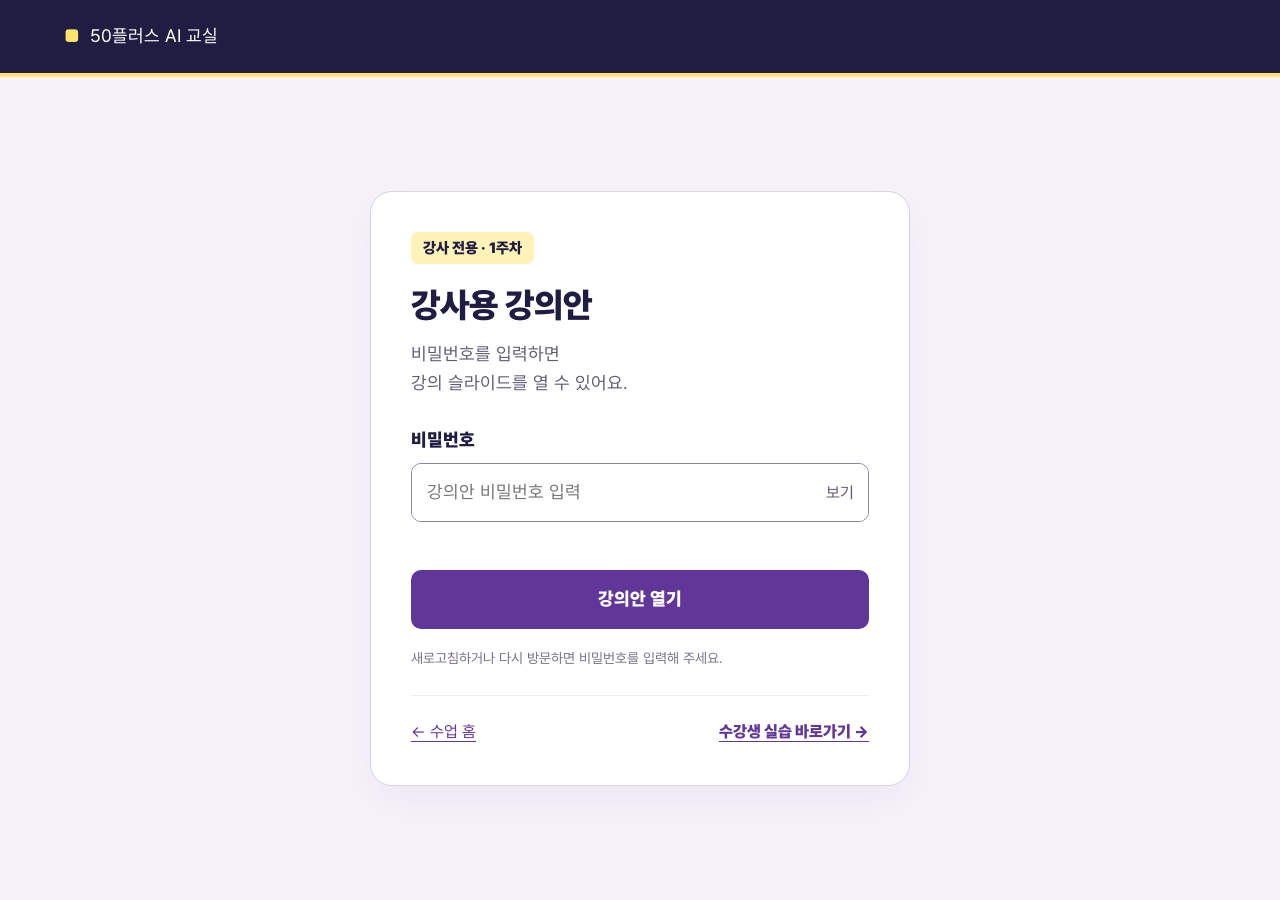
==== 50plus_AI_Week1.html @ 5bd8c3b0 "Support presenter and mouse slide navigation" ====
<!doctype html>
<html lang="ko">
<head>
<meta charset="UTF-8">
<meta name="viewport" content="width=device-width,initial-scale=1">
<meta name="robots" content="noindex,nofollow">
<meta name="description" content="50플러스 AI 교실 · 강사용 강의안 입장">
<title>강사용 강의안 · 비밀번호 확인</title>
<style>
@font-face{font-family:Pretendard;src:url('./assets/Pretendard-Regular.otf') format('opentype');font-weight:400;font-display:swap}
@font-face{font-family:Pretendard;src:url('./assets/Pretendard-Black.otf') format('opentype');font-weight:900;font-display:swap}
*{box-sizing:border-box}body{margin:0;min-height:100dvh;background:#f5f2fa;color:#201d42;font-family:Pretendard,sans-serif;font-size:18px;line-height:1.6}
header{background:#201d42;color:white;padding:22px 5%;border-bottom:4px solid #ffe56b}header span{color:#ffe56b;margin-right:10px}
main{min-height:calc(100dvh - 77px);display:grid;place-items:center;padding:40px 20px}.card{width:100%;max-width:540px;background:white;border:1px solid #d9d3e2;border-radius:22px;padding:40px;box-shadow:0 14px 40px #201d420b}
.tag{display:inline-block;padding:4px 12px;border-radius:7px;background:#fff3ba;font-weight:900;font-size:15px}h1{font-size:34px;line-height:1.25;margin:20px 0 14px;font-weight:900}p{margin:0 0 28px;color:#615b72}label{font-weight:900;display:block;margin-bottom:9px}
.input-row{display:flex;border:1px solid #8e849f;border-radius:10px;overflow:hidden;background:white}.input-row:focus-within{outline:3px solid #b49ada;outline-offset:3px}input{font:inherit;min-width:0;width:100%;border:0;padding:14px 15px;outline:0;color:#201d42}button{font:inherit;cursor:pointer;border:0}.toggle{background:white;color:#655777;white-space:nowrap;padding:10px 14px;font-size:16px}.submit{display:block;width:100%;background:#603698;color:white;font-weight:900;padding:15px;border-radius:10px;margin-top:8px}.submit:disabled{opacity:.55;cursor:wait}button:focus-visible,a:focus-visible{outline:3px solid #c98a0a;outline-offset:3px}
.status{font-size:16px;min-height:30px;margin:9px 0;color:#a22b39}.status[data-state=busy]{color:#615b72}.hint{font-size:14px;margin:18px 0 0;color:#777082}.links{display:flex;flex-wrap:wrap;justify-content:space-between;gap:14px;border-top:1px solid #eee9f3;margin-top:26px;padding-top:23px}a{color:#603698;font-size:16px;text-underline-offset:4px}.student{font-weight:900}noscript p{color:#a22b39;margin:16px 0}
@media(max-width:540px){main{padding:25px 16px}.card{padding:28px 22px}h1{font-size:29px}.links{flex-direction:column}}
</style>
</head>
<body>
<header><span aria-hidden="true">■</span>50플러스 AI 교실</header>
<main><section class="card" aria-labelledby="gate-title">
<span class="tag">강사 전용 · 1주차</span>
<h1 id="gate-title">강사용 강의안</h1>
<p>비밀번호를 입력하면<br>강의 슬라이드를 열 수 있어요.</p>
<form id="gate-form">
<label for="lecture-password">비밀번호</label>
<div class="input-row"><input id="lecture-password" type="password" required autocomplete="current-password" autocapitalize="none" spellcheck="false" aria-describedby="gate-status" placeholder="강의안 비밀번호 입력"><button class="toggle" id="toggle-password" type="button" aria-label="비밀번호 보기" aria-pressed="false">보기</button></div>
<div id="gate-status" class="status" data-state="busy" role="status" aria-live="polite">입장 화면을 준비하고 있어요…</div>
<button class="submit" id="unlock-button" type="submit" disabled>강의안 열기</button>
</form>
<noscript><p>강의안을 열려면 브라우저의 JavaScript를 켜 주세요.</p></noscript>
<p class="hint">새로고침하거나 다시 방문하면 비밀번호를 입력해 주세요.</p>
<div class="links"><a href="./index.html">← 수업 홈</a><a class="student" href="./practice-week1.html">수강생 실습 바로가기 →</a></div>
</section></main>
<script id="encrypted-lecture" type="application/json">{"version":1,"iterations":600000,"salt":"uugD6jJeXVocyeS8zp+Y/Q==","iv":"LNnXHQIok217eSiU","data":"RWVTLG7N+AtOT3wXwMQbt6cjkWI+hgN1iktM1kd2l4rDhOzYJd+LEJVNOVhS1MCupAFeINYfDo9FEEdvgQPc01w4mjic4NklW0kVXt6A6Ecj7v7gkofyc1o0WMKjt/hDL021PGtnV34NX/QobHBe2cf9CLDiBOz58dE7k+ziCsY0ykUHhLbd3QhFYjGfJbC/D+FGyeTRQwfbR+83dLqeylMuJiCHTzB6pXH5Elfv8w8Fo7Chm7Ab67jnyCwlM2zgDbaMZGz7s1DgckfjXr3NHZHWr6QxUHJaLlzxfQH+E0a2qNaxaQu4gHn1XIGP8gMvy/JyEr0qZ6ZBeVt0P13DreoIc++UXQR9Ot/[base64]/gcLnKwnni/mPSMkph5E7SPLD7TnfBkHO+vTBAkpKtOEsOkimy4n+lleLLb1UsNe6R6KxGM9/D01Goe0njJi/sb9iS+T3q02IRK5I0sKYSDiL+NDQUgAn28zRn4pw1T65Y3ooV/aegrazmbOPtrHo4DyjBZMKK0BriL2l86E+X19+yPG41qHmlWPeBM28phqaMqAZfdgxTEMn7sDmAU8co4gaGHl75KRFafY41l0/Sn6KTR1pSWyRIb30doJCiJg8CBB/3HbZqUoEH4UAscS8YCj8/d9270aRT40bXQZKreKkZBkXB0GL7WGm1Ci2GDaDWZa+f+I4WER3yy6flv3ItD71g7mLZdtT2YKarnSt7dYBCTQ6HaQZV445XC96zTE61k8ZV7aSske5cXuZJry0GjXbbqKoi5l9YAEY1hc7gEbkaLjhJ1DAhsv9401U4Z9G1R9TES+s9EQQ3sMK7u6xcwtehs/FqysSbFqo14OohXrFzboMQozfCm+bSeZSv1Lo4kIdpCn9VdPBGnvYS9oM5S/ZAtJgCPaEqMAkVU7bwHWRlqIvUQbIbiXRpQoUCprDYmkS90pS49yB1ndWwoU4jqEfHKcJuxXeivpo4/7UZfVKia0Quvq9rCkuhZHZJTmAB+3Ax9w7AVsOdapnZrSGJOQFTt23YcMgx09xOV5noDSCfyOjdGZVairDC7BTshTCuwA5POEW7BpY162mfnYp2MPId10FuuqMz4qMoEcNztlQXUiK6wN/j0RK90Z0hEN13Zv1XwdyeOf8pay73pvoWTwKCg7QOP/[base64]/Wc8W/uQiW5IuKaaXYPnwDUB3WUaNg2/lCLuU2AUQ7sHIym9+XcIZMmWIqlwqwnozSIstEnbTtDIR2QSy5Xlu81oyanU397OAukG59/P3TXbdeQQZyUNyunuECKe7EyloHflwuSdurl/62v70SOw3mXiIW0qxS7tZJ9F4WNgfa6l2rvMBDfZE0sF4bpJEjG3ovYunPpjBZ3dWHiVMYwy4gjqFo9yZHHop3i5j8X5Z/UlHlN6ncB0Rm/SLyxSVqYS6pgrmhvU/Oi3Vu3OwOgLnm5y5gJq5T48TMZP2hEefoBYhKED9y9LIKu/IoiwrzCsww8flJqVBGyilxR6C6nR+pnc4yozJNicVeJW9FXugHxki4yEfarosLbnYqDSfQ4iwyZOBNVc2G9c80GfN4lm8S7e/Own7KKFY9POHAQOKDb+u0CdtkwzlrW53mZz8kObEe5A9VfALCpWirEYVZkDOOiDYGC6caEBh+NnEW+elGYIdKiW8Qh9cNy9RrvqypfCE95PO66EfhoVWJxtAtkVnlb28vmPbTOwBP+a/53TWXGLnkoOACnpMy7UKJ1f56Thl8IvxCBkJdipK2oCietAr1S5xHiSfzWTaUeZ+b9Xordz4pPIpVS9pwNLZlrbD+lOVhS52mP/8sEk2BSbd24hGD++q2EL0jiF4JSBLWHiA1W2S4nkpQFnoif1rJlsBslnBSvStkqUnIcge7Ual1Ih8TqEeaetgLQ9+lz+vkgMz1kfDM9gFbbu1a01oq8DnLYNGCzM41FX1Dmq3A82ZPnB5HyT8vEBmtNorTuUh7eHQWZQ2Ajp+zGN7W7zMuNjv/06+xajL3xmF2Zs6Gdr8XFUyoCEvQNIo4OO61yDZNYVUfH9EYtPAPlPzIJHjiKg3jyF2KVNZDiH1BKMq38pXncf6Sdd4Q02q1ZwivcSCs5MtSMIUmqis3geZcwHi+kY4zjPBVBQMjTxn9Cr14i0UXpWGx3CogGX07U1PRvxCaM/7m/vRacS9eFKqCVXmAojAx3J4vropmNn2Ez+Je9/ipwKh7rhYg2bedNx4LnYympcInrkArBeXwzO56t0mxTQlI39b4UTgPrxgWcPOXsd3ElgJmL8AMB4LVZ946r13mdWvMAPHG6djHi4M/jjDWgaVHEPtky8wpqDnS3XMH41TFpEU5xIO0mZl/a/5Ioi1Itm0zQq6lQrgce//N9LrLYxZngiMPCtcnwnGNRJ+ijqEsU3wFrz0DVSa/69/I012iKgSDCrX+RKGrGxmIaB4xO8RXNhBKx1AQdZjbgwvj209qDvXntHJTtWqnrlJWM8FfFC/ARbqLlVcyhPkTooc1ibCGpyOZbYYeKwduWqMEtQdImL1bGx5t6OOa46NRFat7qZkWO+ukXj/io+F4kZwX9fCfhivhgoqNMNCHCf+V2/R6ERO15FX7d9lN1BGnWtSQsBS9nIYsr1HKuPLHhfKe2KkM9NzQL7sw5GJ5YgZTT4aUrCBEPxw1+JXJ/zLcsk8KULniFu8C/4nZOxx5Qaynh9k+aioi9/Ot293/DC5S7wndfJr4s11gIPSMNV5/apDhZDfo4jhEeH/n38Fe4RNKun5wwB/H9/tB0hj/oE7Mq1q3CALKizDo2phqbxlTh8itBjKZoS/JY9ItDbiVccTrC0EtW/g4iyeEscsGC0Hwc6fD7+IE8mcKq62EZaqojkONpn87ifJeVX0j2J1oR63eFM1+V/8KgPjKa3OmqL5D15gOGyXdEo7QCNVoOm9Xuj02w/Bs2EmXvmY5a9ziechVee8H3hbTGTqZl50AT+NOdWrjhXI5RMaJQJlnJWmdg/unbSyK0yhOWFWt8XoDGN6NcbXk4cEqgwxP75+4p7HS4PYtV9mw4I6BFUODHnLjxyHNsyTczxYOfx4SIBEOcuHZVICIlkiFOfpDrXwwXlqmB6Cldr9cEI6A83cqz/a4skwJ7JHDqoUDNMpTDvIoKyBcNKk1gCYI1sO1hOzqycBcuXOWlBXjUiMHdzTAUOGe2FLlh2NFcFtbfF8/1KmqFj3LmZ3i5Zj71W6hcgF2yKU67fJigSrzD8I2vL7SGvtsclDeO0/hiFpxWfgPzR4uTWL8vfbfdmM9pUPvCTA/0u+eO5bpxCHJIoU0ki+RMKbYIYsLf8oQ6hzHAr1BdKSl6mEIQnFkqMTYO7KTeG1KjCHV48XmtfwjOD5C8nM/zNLjRxRjvyeOdbd36ZBEzzdICHY6p8IAeQkO2sb2+GfYfjwvliYoI/uKLEoh/r4w5soeIuJFw/PCpXvUT69QRJ5kUNi4vy5mT63UQKPF03uGxAJPVmvaaj8xb1p7IO4BmbbmBI9NpOUKp2ggaYS2Adj+C9sYC7SYJTRwHZzoLUVr8I1SOvNivZToH6wK4ddQNpuIKAxQbiA/LCzojdHZ7AHBR3jMJkEg2SztRk1Asib8tsysk2BvpGoKvwAmmZDDg2T5Oor2xeP2epKrLj4Gk6AVc64s+fejz9g4hN8RNWJBF1Tu62+maD0fOlMu176tCbfjGrVukUFl0Z+4NJs+lfpKlt3AvYxeKC/q63Hd1x1yII4guW0liZysv3Gg8Y151k+hvEqyLuXGaamdeoExR8E4ZSRKIzVxKPcytF7oycUXa/JR0wpdY6Jtr205PDFzx3m8nSSMsipBP1+qE+Zb+OOGxjibKaS4kLVmw01wWhwe8LYuSZwzPV1T2jE3P9JeAdJlE9ltYzu0Azvt9rl4njab/iDHeHnGoMsva+o0nU205kzQVpkPXDiidBKE/11zACKCAoH38Ccsu+NagcNsSB7w0L9hEC2eV9sPbMU6bkKxTUyrsPXqLjbPMAMjcMXI7MpyvHYW0HnXRtNvhdpUtQtp6ZffNUgaJmoUeysSi3bOXSrcvQH7JVCQdq2zm8P/Kod7V0MwLlT27wwhoTHvHFko9Ejp9qakPFdUCccDJ6WU2ITCqXergLjMqZdLY5MjE1TS9H8wBVMh7BDufU12X8Z++eRgpTv5eJ3s9qApa0K3Ths1mb0GcB0goS/Xl2s526qsYQaDQJipVndYntGa7k/czXTiCqdiBvYnEz3vJIx5TyLpFSB8avg3SCufDci6x7G87EP7RdmDPLs5rThHxf3SwI52fHsTaHaCM6bswi3P2I788+gTrbW2OVVqET7TOUnAQKnmLUFL8zXrZT6IkQ9OMNpbVw+X5/D2K+ePn9UPsfxMnw7XXICjbMWFbkw78hyiI3Kd2rtgbtW7pEKPuhXtGdnWF2EY4i4u/3pVQHuttINrvlyd0d8k2fyW5MEFnq76f/o+kfjemLZIPPF4+1xdEaY/iBrHSVfCShlihw1LBrnWaR5F3yEUgFP5uMvjpe4UoM+F1xA67ihYMFY3X3ey0w+Xva/xo0d/p3vTux1fzhSgsVdyWaDh61gk4oqZRUjuj0Vu8uWZB2ith1Xn8suSRPla2Biwqo+Cxs2YaPp/FR2kVY5bh+3bYCLhaktqybhQ/obDbDFv6glPIPVS5JZkbqLL0KdwqqSUrjcokRjiYn3o/uUHXyMba9369QKn67sK5WVGKmBn8gOrEFyVURXzw63/YGZaOJO2VIgQVwEhMR5Q7OQPbOskXNt5QMSeb/DnfO/I2k9U1/ei5vLBAYSegQWv0Y1z/sZ8bk9cvG1a8YnleeqNB86U20ZY1uD6KyTvnZwri/dc/v5GzSXy+pElp+A/Bq1shS9R0FUxqvsI0qo6Hgw/[base64]/+B3LKd7uQqdh8qt4eDXvWJSwoKY6CwddCD+6x73tOWUO8G4BQ+0qS9SMoBXKB4AOjy/BpzDMy4ldtNHyB78kyiuto7cDisB1VCmgDF7z9XPOJgOolWr7XzDny0O0XKw8bGDQEYZFnYac87AlmiuEwQ/v10yGsStZIQ6lb5QJOjEI/Hyzgd+Y6aUJo+29NKWiZVX42/rCh/YBov8AgxAiKFxUua2RXS4xI6+vZrgm8gPZddi4zFptI+xN+O1PdLmiEHV7TAQM4ryO0pLnwaXQ3qweotyjxupFdyTgzzuxiZgxMxJkk05gLqp4WrFbWohkrMD1dEH4LNasMlBmjhcw3vCO1Zb/V3z5Tp9Q7e39lHPRTT7ebAuI+WdUcSZYJNXouyrI0RP1Qt8DE6p6sedo3DbPxL8zSOJxWVpzLSBk8k7asv+4oflmWUVPdRpBtu0nf+k4MbHUBbuXoT2Pbn99y/vnUnzotGqz1XwXoeLRilSxIBUdRUSpGDGg+/OFlwQWR3xETmh+aOVM9cyIVvHrnhzixRE2Op2hJQX4WdAwriEE/OQVLrHGc+CU7Sf8i69Z6lobvsG7lx+4VxRs3jCcJyJXa7qnXzeO2MBXCOB7CXYVLBl0PanwNhx+RDXvAipVrPbv/3sywyYuZyXjZJJDJSVI8sGY/QAMgbosjE2lgaSbWcEUDgxm9QQa2NjxQmSqDP2XK8B/0wwbzfwDFmowre2sOUxhK1elFo927ExHP2PLou0qXkOi9aJM/fDoZ1xPgAcKtnBhymYXq7nbNTBsOirSCVlSiFpK460Xpdv9uzL5jjVsxW4NCvF3ioEHlH3PQcUSzHRaq31rUZ6WWdDRfNQlORlYE6uEKvFw/9HSXdwLN/[base64]/[base64]/[base64]/rft6bZglr2xAkq+GnyObUA7Py23KOjeh0Ieo8wBeEL3mWk6280h8tr9JnNorxZWQjdI9bamnEHo8OCTIfWmqQ/axhFXQuiFgK8MVluFfDcGD6MYXiW5t5I525Wd06D+yJerPiMtIxK+Bt+/u+El5I2yQAEVKpSbklQmLjyKgeV+8GH3Cu1uv/[base64]/zvnBkRSFxotIK91ELxZmsAqrqG3iM6JQHRnSD4hRKd9V+iz1oDKGuTZZDvj1NfRVXC/rM5L7X18Iq6Uag7yOneRKW+XwKQpfPUc4CGKDbMJujc13dKq4LxfjeIN595GcemF4hZmN0bTXURYGHVfXADM8oBGv7ZnFOImSqfhOa6ek0vpijJBne+zB/pudgQCXgOrvGPHjE2rz7uKWmrOeW7P3Axs/xWFP7y9sQd/HdehfZQGqLHfOMnpT7X+ZrSKUg9YlBW1sFm+Y9YIHmABPs4emrWeXYi1jI3Htsf0NOz9Goq4v04xe/er3uxBpI8S3UV8xh+P//pgheAdlr51jgAEx0RSFgUrcTQe8n+C/9KpqNr0f+JLZ9xqSlBq5V1Tr1UvR3ndsV08Aq5P9lZNJviyjqS8VTKcc/bR4guZVjgrBy6Vru/2ZpAVMIcJn1VqMPD05dcRSnMFaNCjYPjCKsAsiDik6yftjtqUZQtyFx6AsiC7eAZM6P2rMdgYBCcPYi/OMz3W9T1orQFixiCqJEUJiTvsqDiB8K9Ms8+j9d2d2hNVcqv2LLlMIgYLihLMnOGxNhx21Twg0UCXUXfPE2QSZedu5UZVrh6GBV6imGvCJRV1WGuVEOcsV9kc0Z3TAVqla5DN6KARCbQW6WyP9HYj1u9gCLQrZWohnKabhYxf51Aq8xY6Ay2SqglUjf7qw4J/4x4JxRuktNhWNMlryJPM/OD/S7kaZU7zd5ITYKAIzp9Iv9fGUEY5J9VBBZJPm08uRqxV9Abe1z90h/IBgVvGwKe1gkb3uVjOf7T7fMasicmNrUK5qdTdDfS1naweX14RcGDZAJwQ9jjbylizYKJm99EL2K2XXOFp2cX64WFKMTsYSL/zWAk8ONeQQKpF/Arg8/161RKC0E1Ns1830mqYZoiDtQ2mFW7epG106VVtkGk0XzflXcUO4SGQBul8tuEMK0fYD3k683Ert8zPY/H2mrMwUEBpeJc4PI39/6xvs/ET5Gli4ZiEFYgOOS/ctFoSNp+RPsNE+ezTVuIsHAljXqfmz/2wd5hgRdVyRF6CRtBTewM+/X0LAibu9HMFMGX6/KgWBw9iRN78gV0B/WYrqcyvvUQQXzl5wr7FDEA2hYDpsMDJEMba//KxYUjjksZjHsem6m535e3L+eqSMdcD5krLMX3UAOOpZQCyEKUrvwA92IYD6gBMnVEN7LHem5/ZQNUb2eFX7BHl9/GYEPp57oQ3Sd4QkEJF9vxkk0hdq9JJ7XpTlJOTDFiQbPmZfCIkSlCqam6qOdeleM9+CQaLm8NAYwEm3jj5lDqqQkVytxSNfpznFU4UVQhZohqXpxsnvkycNqlvQVDJEEmK+tbyHQ9ZAnKRHn8qsURU6B6//hIGUTVm/b9uZ6kd7Cv38LcXeOq/Tb5tqZafZRho+D0J3gMJ1AKKzbutLn8qBZnAoCTcCPH5pdZWa1bRZwrsAt7LAP/DnBNRKrZKQsothu00+qn9cwd8pRtdkZVDhm3Qp3h7gB7pfZuIq8DBxaTi5Zw+gGzOHpH9lVdQuZXguOk/3qQBsWVRZZVI9XR//975wvqNv/i0xB2p24isEIQ6u7gDCBs+5Kwc0H6zz7G04AT+LW36hCFXNbi04d6p/SxOZO+Ys47uT0lAlIgrpMFgO+Tsijp+aqxrfoNittIvfYLhu66SG7o+XN7J71KX3R911HRJWRUXVKXQOD8YGaNOvPJEjrDbu9n4nT+XRPdbfhxw+J/ag5/bFEyCO5eSHov/VGWtIKPIY5z51s19CScfSUYtPnL2mZUEGr3xPAhLrUmrd85/9Jta3gNQXo/SxUTy0cFCf8Oz4ktsDglU3uJmxq7/p1oNXj1e8k2RkMWc8zI+P1eUu/[base64]/9SqFYwq24c5V4brwiL6UxW1U3dRxmhKOj4Cpg4QaLSzLpv6w1LB0Qx1UgXJxv05Pcp5MhVPvm9TGa73YMsuUrBMmTRTzN1XWINpAE5MlGtDkQqHiuZGcMuQfEnS4TfrSFMkxpB06IoKbE599jvQGCGVxVGFstN9kMyIQmH/X4daCie9It0z3Sjv/8ZRgm5wjieehQyNRF8UMp90V0gL6bG8IoLAtP5DuXuSyJPnthnpcxLcZzJyP/iU2Pjo4UWcG/esBR4CUwoG4cjoK5h4lFCXJtEgHn01bEJLXw4uxRf3LnpWfwObSfB15+7nNtUZN4WKqI0EKDR9ZwQcHbLFixYfSpY5k6x/8wLHWuY9nYkGB54ZnM/BqL9YHLLzpgvdYgiK5Mr5l5Al7eq+y6WxGBZ7TXXEG1/p1nmYfvzlbVo1LpNYSjGnUuwaJsdqtSNISLMkyWXM7vHSDViOoj26fJl/GUnKl38FadjdnSyNt6MzxMoe7W+VL5lY8AXnWG3KJ1hEfjxsBZQkSB/fHSZ/FLR+3eez9rgzJ/UA+A3CA5P9TuRVDdt4iF774SlvJ1pB1zc+zlL5JeF8cKf+uKXZ7rpupETed59oLcuep/4vWwLzkp7sWd91XsBtO2TsMiaLABLbXJo9VVajnPXaxPPYf4rcw5rNF3ERJ0bqB8jzOJWsYefJC0q5Nw1dlQnL7uIda3wicOIbB76hHr5J/ZV1+8FGUeWaJgQ2hORLKHLBpk4LnLwrvteJ6Zm+o8VePdu4j/[base64]/dTV8ZxNuSPP580oc/14mnmiTZTSsOBRNKhUcPzWSVlTc6Z1dOXLfFEBEBvtGCa2/yNbBXOxcUzhwHby3vyt5LYsNGpXnEx4D1OSvuTcY6f0UbxpyQCtyGqCXFQCGIw/g8/2xofH78dAMNevPZGsAFS9RVCUFqG2P/++f3Lt2O/HacvEWiB7mLnmd2rrhM8v+TYL9FbtnkH1fi73LLOMSDVFVk6tcxdJrkHeXmlxy3UdXDWO2z3j5j+2MX1E080jazbf5HT07tgnDlhYIN0EQoZymlQ+77nFgMsAqXkuJGFB6Eyd+Vb5fIsoTiDMU6PL6n/Lxar7yu9894sccxYJphasd9t/+x/1AUna+ukzVdHmpuvk06keBbzyosVoVQ4jolXT+xm/GECtlsxbWbMOOqUP3aCTtfuQsGJRAFpdhR4vTpvdLJkCb0bBJyRRm78m/VvVfEXiuo0/KwhsRXNWb5XfEj0/9fUCCKkUuk3/r21AcQ1gyq5Jm9nSELPLMdNMidE5rVNFU3G5bhPMFyF5CpBJw4KYvJYFr3VN76QLwlDP15oqiI2fFlMrfH9PHz73wI0dNz8SyUf/AC/0jmFDCE0Is4GYttCWJsxbMBuOqZKKqtecvt2PQ7N08fghfRGe7tM6KDUIQ9pDyFaGy1vl2z88CE1pTuwKVaRyOyA5SDQ6poGC9f+kTnoVkuGQ2q2U6qUjSXgHBijFm+aQuAIw+PCE3SKkbQBynNmKQXqSzNMr/38pBmHSaBYOn8x/xCtNU4VOBPjrDohOUMMAd7ztemReboOIuCZlMbu0ErootohO0uUPljDcNXB/j9dL1shSoqpVlL4kN63qbXv//s4nG6hmRZOhzmkPWuu4B5JULywEGch+Gpbm+huSS8pST6HRJm/XORzMZW3YhVnZUu1HXFLh4M0AU58BR4KMzGMdLsf2mNPUVS3KBYfWpJpPVA6Mp83gyN6i+gPszTUrzMqbWMPOkut+4iscCzpYcgQpEO92cJteq7shq4jPiKxZHvF7VyW8986yls/EwYnw7OdP7Xza0ovewq0MPiBe0lDCzftYLoLwxDhb/xGpPvy/yMkugbMDg6hIVNIM2LwzjGVIVtKazZI7i5dHoXhO5O5oeDUDr0p5AROcEo75bVXj3BdUtJ4uDoRPiUGh+ct8LRXyCG43JLSjZzPkasepWf+Oy2OnSYxupYkQmtDTmyzonmzzKVdQxai475erQpn9XYIXfCxnlyoBpso/DNNHbNaylXmtZj9COrXFsUd1D3Rv1WtFKJuu+0F1GsdV+5zFG2puyzBduwhvtg+1qDcGFDbasMhT4YrwEJX+w1TT/XOXJoUPCdQsPhpaIMmN0yX3c1He8SH8pYyGzy0VCHbSOLyb75x3Oi//CnhCBYbm+VOIcMak0AOu+Yti/HR5dqOnSDRjeVRYUSUf4af5YlvOgqE6dBCZoWYSdIli6FwiNm765W9FBYA4/[base64]/m0LPhv4ddS8EpgESPF8TMD3w3EiG5vt72Px6ciGgQcp+SIIS89Gjef3HCAo4t3FUZLg3nA+tXfEt0qqgbpb9Xx6O58BOOnwq2lXiP6jOQTSjnWjbleBkTDyAfkqlAhUwGEhrhMCppyIE1eSj9Z85XQGB57EzJS0kI5mOtdgzU/M8hj95xqPu7u+Gk+cR9+Ary0TIRNxlN7A2XHAQ9DkO/gnlMZEFhulhpN0pBP6LRg7Wibue5ZDlQOdIzXw3L2uaiZ3zlPoxVt0ynhBXhl+DXMlGXKpgXC6mNDq0SkiIyu7iFRL+PAF/8mksUEnBseXkU0A2hcy7FtY0bHKCkHtcFgA4Ph8ghrTiK19C2VSpMa35liBCC41fe/Kp6EO3NemAsus8H8qpkhPGJyZ5o3AsenGa84w2DsWukewJla/JSiL5ImrFRVjWSotxesvOobp1comdX/couhDd449+x2RuOMMKLKi1VfhGGLC7OIxEup2cRy5Uld2qQlmRFghQfqfDF07TsbY0CSPpvlAP7qX2tKKcWw4nUXLbGSCfgS5LMZ65dUFZVP/ZRD/dLlAUvBsoFACQlO0cQcozzttM2gLmhj+wsps3dCncHZzu7/sDUB6QRYySzH9HGUw8QZDR6HihqOxF4+a+fecbWJ8ApwJgw5Uj8D0rmLiecVZ9Tqmk1Znd6NZ0Fs7keuyrqWnl0wg23ukv7G8seU1ZQuhEc4emzweqE+1rum/cuzxsCgf9mdhNJeH9p46EhNSSHrtN0w2TFH7Ef+zrk3dEaXJPNxMxiH2tIM/jncCmcOUFPQAGWW5IuWsXi22aAkLso7Ufso0AIGhmvBLRvxGibutphT5tuBfg1Ren49i+XJ3PVIcBfwP/k4G/99Gty1kWztIxTT+v4RAo8FWVoaoG91ag44L3dxQlS8K9aq5h5jzV7/FRR16Alq3qn4Oj7W5ilH6hpFx4JsS/[base64]/vNXnWk8xVl/UucdfIu40xEJU50KJFx6TTNrlwRll/tKEOEvu6nHhmba33R1aX/Ww+HxjfaGF3hY4Qr7aQ/KVcKim1MTpRNV/qr/WaZVdTciUKT1Y6iG6PIfAY7OSeei2StNYMgzx8WIw7rWy+0a1QoX+yVTW/Sssck+tD0evNgVFRCYAgdspRWXIn1XUUuufpYyi0qzLBqRcMosgIAzzlUN42pDoHKTiBy7ENXwkraXBdDb+M1gop1qlx03xFCu8qU5xoEOWk2iF5QcKuGQdTxnfcXoHHR+WvxVVxui5JP20PfprvkLwm25/5znBEdTztexMZ9/n1CrKQwYOx23+o5BhVFVE3zoS5N5wtXmy1ZHClxNdZObmLTv/CB4X+l9wcTSAvpP5DMzoVBf8HNzP2JkyQSVBzQ7Qy1XSEIyo1mQp85wz8a0gsLLfc1qeCdmF55uVg9uwx/RtIgVSrDwNAr+r/HWxfhppHTOKpArfCNoLChh73tm40dK3DSrJfCgZtxLt6kngRRCg3yrYL1X8pAKi5PTkMF0ZJMW19wwtt95mmP3/+Mcah+ZDKe4gCobK4VhvwtGHAMFs0a1HQs4GEUJ1HXCud/5KKFbAs1n2smxRgvdgJ8gwZLy8ZPU8XqVm+W/bR8e5/iOyuWHHq5MDilzZu+PPYJkzJnDOYcIIqSmNBFPl+VWJ/Jn8mYovQxGfOEBFj9uiMZ7wftL2+Fx8CXIygOJRU7zgPPdy6uokajNuf73rPDu7sUW3/qVHFbzCZIVlKEI3dCKWlGLlacP9JBW/[base64]/oEmBIWpbm2g9npIKdiLVzZTOxGoME805eXBcV4CaXJ6ZxGY+CMRaNJDkz0hqrgt40KNWxn/uLzEMS5EQ9vwO0txhNDupb7U4QgjOBi9CsJs0jYSm41KpY+h3Bao0y+0yf7doVIFs3evkFEGRrDcebu5aR9UKCHR2EYvO4MsAnptMhynJtMu/Md284KIBvU8LcGGgrNw1T+jpp/9Surf/tq+8Hjx2CFSnTeT4GsZp4PrCkoC2OvrvvfjLruPmaW0TKOx3swTfqwocPssZBBHr/[base64]/hreZ+sx5oH9u2i4fQTl9dEoQE0P/[base64]/lcY7f3YQ92YELvWHNZE8ItN2G73k3q1xZ85sBOShqumLKhDECfI3B4Kx5J2D04PcE1Y+KviCaqxTrte+YLjnL7dk98YAsuZIv3do7ENmkOSV+tpIH2Mu3aY/Q+cGOERQzXrbWCTIETYNgosdrLpHmr68pfEbEA4tMSbg4LMb5V4X7RLlisdBanTnZVlNdwc5c9yQiWfaDpjPEUR7cEkbag4cxWpKiGHAxg3tKOtBCfJFhOJ2s80v8NXWB/c/XqkyNYVWDJzDT0EpW6AILfVnpTIx8+YqNHmxaDSako1ngTSHkzKYoJ1LpxoSNYLRgXQek/hMShczgBNWJIKKhGCnEUyBqyjq+fv/FzWN+FcQAdpFwbDGpahouqJ1ZnIy2BmC7iTnl622+9p3q44frRnaOd8iM5gRvMJU9sCk78hyrBUSYv3n42O8QCa+AklWipr/xPZ7uppYsNcqoFkUr5M0aFAB8heAUAw7joXU6rbHigPscqBZ2byiluSKquYxQHsDWvpST/Lt3kpz2CJvswDWvYVUm9GvG0q9+oh5/XdlHsh7HcTdT39PYau4U1pNHOdKPwNPGm28ewXI2DLssyd9EsenPrQH4WRVCsFLOpuTGGmaT6INVn2xr+zhXJ3vhMbaQnqfTBuGdTMhQsdxLp/XxAUHKb0vy3ORjWem0usC549Qd22viO/CAOrhOcjjndjFKnoLtPFPyanlUwKuAjG61ekJPbP09PiNkVASb+N+ceFphtlTw/eVTxnRhVOzJmtWm/cZiHxdXoYQN18jD51/f4PEZFY2fd9pKJzA/Mg/HhYoFybrMaHZ7bR7/ba+ez9z21oZO6nGHqb4j3mrW0sPbRrmgmr2gdCQAcSBoGNQXlgwSh9iboraVohKgZVDsOrsGllriRdieNAjWUmkclshZiaj0ZesvAZ66M6GMCSlwBwEQZfiTDsFRNGpj/1vlmQ9AS5kl/lnP0Gjoc6kRVypphcaJmb0kaSAOjXdA19KjTOwDTPmH0CdwBDvhKjCYwTB/bbYBkSs5bYMB+7DMk0f8+X9rpLJ3wvECI0DbbCHmBhrurDw/IR/OLp0pbad7npIHnalue1gclPqcIJqJJuNxffHABs5ZL0qWnw/z+9aJnJ60clKMJ8Eqj6XFbgouk3RWRrkVD8bFDKnd/sPCs+urUPEtqKBYg6q4fF/SH0VkTIqjseuysMGXO48Ll1a6TkPCiXPun3qE0suD4ZWr8Lv87HsdhT9xigT5lzB77dMvKPaJ+5Tm1xXtv0T3ep3U9wsbDOUdzRha2gXwgPjULCARiOdOw4H3vW8/sTUrO1v4u/17UWVe6JMCV9wbnWjD0do+kdQQDjubhhzV/HY5WYprCcdEwjVgdGdxkH0uIJlr0DOIPaFyIemQpTMj23GBKXSwloe9EPzWz4THt5euLsBHLJspJRqEXlOibdpKOYuTGdas4ZIjW7D/ay9GxdGqEglaPFUd0BM+B7Dncvl7Aca9WHLThOXMI7ntp5X6H/GKiLn+H8qhEfWxVuEnmXxoJucUWfKmicmai+3jxDuY1yEJLKYJraL08Afbn1YPj0m4THjBxUIJXo8M7M1qdjJ7d/0+OS6mPxMyvSaFPThlgZUr2IB+NfSos5dqtiaP0fx2TpN2ZsWkeG/lUQGRSFwvmUD7RoZ222658ZtL6ShEo1cIDfSlksrAkIT6tWXPqfsojbXbIbT49GbqOO+c+Y/9MtVdh2cDsCZRV4bEzGmfOZIi5izygVIP1cRpZU9Z4ksxBZEmTZwBkmHR2lfIGSzN88f0/yYLNtVZUhE3AdsAVvV3I6lqeIc1h3+gHcN5h1JdmCFj9PV9G9Ijko4ZCc8w43Wj8PycuRPMOYepYASM4d3ZkoTmA4OdmuCL/mYnahHnoPu+YV4oh1TZr0peFE1ek/GpRZNtHeEhwb6Cb9lkZxM6n4/ToQyvpyGQ0HT1xaEj9j+g/6cziUuGizfFn8BCQnHFlgDt3By/8pN04Tdg/CrHswF6Nqe/h0iH1s8wBra//uIRk2IZKiSWTfJ9u+xiRbSGoLhSexLA0+rSqRKaV7cUqVsIHS1UWe6F5b/eJ9rqhhxPZ6swnKtafy5+D0u253lKvN60mOrizxFMQ+PjqH4i4SToi/nxjHJhEo6D5NMI7GYRM96s+Rl9DHL7Am6MvCAAfLQjIcLTZiIjTTHhXQ3UckX1YqvA4ljjR3/+BqSiARINO/2DIgUWNkBiloX7bFxl12FD+8aNke6I1QqOMHhgn3FQkTGodZO4Vq0M63MQCSkidezaTAuqmheWHqXLqpF4cvyHVqSEmObyJCWDGxXsK4wdlrHDEL23+qUXib8g2vZXA/WLtHnEweA9ElvPqXlsgIgYy7fuROZwDKFkgJiE+6CQ89r69yHQKttRDfs+2AR/[base64]/9tFd30faYgk2B0NpgVpd0kDnzUZ32sjVzI6P6ZUsFHAlAwvuO2KiHQtYo/TyAGg3UIABX8nlC+HeU7eUjidc0BSuhIOIDKqKefRnMqFY+7HveeYvA46yFwkxOZvATOGqctjteTY5HHt/roSXkY7c89cIgI5x5p2Qz5q0Y/fDFQyBYzKYP4HHKdHC3csDsa5KtwNhWVs0W+cCEfSd5jn/NTHI/HTekHsW8waIGCFkq5J5X5u0EqisyzbgYTz3CydeivCQjGlJw1Is+iPn1sTijnJsS2l6VXDROdg0MKEvS8NI5pNnpa/561OjSnXWK6H2lI6jeUfsb+5XlIeg/9Ye2VNeVfAwEi+BBGYJJIMjf5EHqmaw+LB084Vo0g5Yv9T9t7ci2A+MT9RyMa2q7gEn+yI+IP9mD9kGfBkL7wBcPlgLaRqsGBZm4HF4+reSyyQM1Yap/GN/qquCmTw7lYgE7UY3WD721rDTm28JroIFo9f9GbXMz5hxCjWtrvFtsRIgu5g/XQqTkAUTk/XBT+hygC0r3NthtybwEo6IhtpVp0argKU2o7WkHGicgEQEFfzrxd3+CVC3xXcLLCp9nS82Xep9352e2GWHA/R3e5u3nyRMyU0PJe2sLzSwnQAm8X7twB3IW8H6tMkV1ilhEqw3vsFkqsU3zbITPLOAAON0MP/8E5AB6/rbdQIHAGIFYHx7r+VF94kzJe/nDMsyRf63Oav3F+yRFjCwAvh/jRJwGoxvzfr3wmCGF1+TCpOfteMpLlIdXI88U9V/zkhHsJSju/0i4XSDZLagS1/lOqy0la8RMjL00mYYjlKgphPku8Vn6TwUR23og5xuc9o34fQ7AkFEPCUmYEGmfqqe4HhAgx135HF1Aoa77eBpYZ8pclli/RT6WSAl8C2M0uOktupd3yEzrFTYR+h7jhfkcmAYT4fVvQYygh7CEqoT0VNdVTamviJEptz3xQ2+OtS3Y/dP9UksUk3mDJw5xvFr1vExWhc8SKC6Ic1nncA/8VDupfJlPhgPqy5kqA3DQS77A2uBUZiAzACQAP15LIVpbqInusAZWXVPi6j6nchqSwZdRFmcDWrLD7Rqmpi4CZIky18V3hmNk2ZPZ1WUnqs2ovjfOlFKU3c2u7EtTM3vu99paqSMZTCusoXjkpuL/3j+TlpVdnxhtUGFCLE+Nc2gYF+t4vsDBnhDqDcRRn/yOmJmLfNwezVAHES8UjldTfaHbiPyrs8/R5RjRZd/VYb7OLzP9JCMMbI5Z9Rq6/WU3QBV07slnJuj8zo0Ll5vd2E9IA8Cm6vCWog3J+KCwQAxlb3YUc59H773MGweB0a+m4lGswXfjiIdJj71rSzngo1/brltlrJQH/TrkJkpQUEQ/ptqjz/4pql2aBtnzOqYt3ssd49wVwDIPMR4dPtEef57MCMFnfEPMIImjbkkrqy9qQ985+e20CXPeizu7QDcLuNoPT9yqBsDydGb8NztX4ZUfHnvxjaUeuSetxhXacpHWXawsv8LVR0D43rhaShjkAhlW3WHhNYk3mg0utTzaz8krdv7uzvDQHQA/9yN9fuS+w7VhH+zms3tnk7IO2iPE8B9uc2P2gGND12F+q81NxC2MCRzLsJZtz/SFkidn7+WQoiZgHiIjTXIU6bqqS+2nqlXbBqeNhLjIi3cam9JS1Jh1jCT/Us+S6+T4zZ+wXopfDR6gjMZhNB7mXe75+T0B9KRmXQOxUTnHPFx9lKWryEepPn7FQVGyGc36CfUjEAqEsfZkcaZ6UkBfx3DlEpDAT0UrLBwUSsw8/gL1yIBQ4N7xUytEI79jfzxNBoDrFtofkPUoJhGbhsE7P9THySyLDWc7CnjySp5hUQ9OKI3ekCHMOen9GcmD4VsGsA//dXzNnXmpqQsafryQFN7rKYrhd/PqlrFIiCvkPwdvodXVjzGVmQmEWJhO0WYmGIJEx6HUNzCs7hpuCaPGTxeO6TTF8XeQf5x/L39lgyvCioHPNR26uli/dJI/GM5WlTZjvhC7pvbsKNDjzHHJMCuABZwRqzgfzFl7euaTinmfiefL9+muJmqhL/60z48PtOPFQhp7jLLkr28KPCMMIQDr2GDoDn9psxyRjGRXLm3lbXUWdsnbmKesf2Wmzo2qT+ZYt5G96yU0m1dlrjvPmxG+8zK4bGWslfcNOAfOJVVk7WXT6T2u9nkFXhU2hf4eGGcPN97uBR37O5Z+JHGCgk/qXIP1ifhzpoJJ19lhhdy4hPJhCS6tx5jSp28uN/JG0KVHXE+5yl3G6iDQmns+NZGEwFNTpUb/y8CL3DXGJzhh1BpiJOoeNZzQI00h42pyMwj0RmCLe8zOkMOnOrkJ7JYaUJYRlgtzde1FSsyBihRFZWR95wnkP3KeE4UvBOP4pZ1/ILD2fCbnq3JkBNGUgLQqo68M74b886ih1TzxjUAkivpGHABCrjUWc+4qMEB9VmMUpZjzgdWuqriMxKybUNVLWY8lBfciyPVQG2CTNrRFDGIdf9rglKovuqd48vk+Iux/[base64]/rZqokVLPl1xsXUFRj4JwjanAVAL5h7mvEN3RjS2Uw3XuKlXFiBCu9MVuPU0/jG4tRVScKratOXeo1WiP42MI+nkp3w5EF6qrrvk6+t3XoJWscl2qnWy9VY4zmbZL9V0KcBKgtLDGkj4uyb4lFThH/DfeDzRXDVTkNmZdBbeKRatJn3pvotQGC9qyWFs5ZxHdM6TGywUvXw96VboUfFkg+Ep3RxcdROI3vgsB516PzMuNDuk+BxBW9zlvAH2N7Gt6f/L4/AUzTFidnVwDpse6OnH69YkWIbQi10/A0hAHBCc1PeQIpuzqScaezoExoUZFEEPm+RaTRR3mWyY9Ozv5o4Ozn+GSa8CxBKhpOjMA22K9woRzkNPJ6dtpCRJSLsEAF6V/z2hSI/ujn/93s9WblMFyYC2hjg02wKAllHWpGliKieylSR9ATr5wPNYTNkXKz3WFwHV+cnUfmor4kYB/Tli1/3VR7QTaffPt+1MBf0dC4SL91lsDiIUANJ3S/XTAFEK3DmukkTIFjy9TTl4O8Wkvg0BGlZZHCAxsajc7CCeWyU+MvPkUW3wUb6HzHOG4PUsso2jRkTLtNzyk3LG9NU+sTkiX265Gkp03HgK39RpFHr6MlwT2qqu2BCgbUHeyAkFRGwAF16k6WJgDKBUy/[base64]//lvHfTEQ8zaZLSwujeSs+VDPI1kNud2kIimtO+OTyNP/05Rot8YPnXoQornY6lSK9lMlJpj6pN8AqbDhwHWfRd6wPuvlAcqmNKzmZWluCpiYq0uFQTUZpq1o+bSYh0DH8z4879EkuEBayPTABJCo0l2JM64M36BQw9LD018r6DP2g8pVoNe4uM3Lf/SHnSetdzQojbC/YH2SRHbK5yx7E7RxNsfVhcJ5WEQPX2KUmJWBs7nIHQuuB1QGwrVzx/oMHvz91XlkYwLH2i/SoVCwnlhFikbDgm2j1HC+zcKBSRsMl60O2OSc3P9Nta2b+OzrRuBlakVXst+s9UkXaRZ/D740ZryuYEXif8bARzgqvjdycro7sAgoWLhTeJ2nCIrbsyou+4e2wBOzdVeDFV0O2HLDwU3EBDTZ2TYsj1M6qetcSI9xMkxHwroyw5Ga78nLOMWisg/nkokweUeD/Izl6WhqVMq6rQHztV+vUULw73pSsmgQQ8pyBYekjBQeTVHKMtlXO/d8y6G5HogoaVVTvdd07VWbNKT5EKTz+6Df678ywPdf29w/+jUCj/5XwOVJk5RFhNJg6e6M/4ltxayHe3WUiwp75XuFFptp66N0fZg7D0s6Ck2ELvBRPGHT93EnsR+f1KrcG4lxftIpjKP0qNX1+hbFi2VbF9WAZp3LG9KxlZ08EZ95VfLC3vyqQ8et7wbgdLQzSYz1jHV/51a89ziLP74ypF3ieiF2GHF0BY32SosJ/Hd38wwMlLHqUI15lSuciaZ0Rs0PzPi7JldtH7n8KBrHaQuSVytrmsQcWu2SApMw4SnltD9Liapib9NSNdmPSuNx/C14kb9ecJHdFV9qhi1vr0drQ+Ur/X9NLmZ7SB+F3kweuqdX43AHmg8YWCJ3ScwxKmAM0Eqr7u+vc7NzeeS/O7T7dOdfozTfJkKKbY2O9vMoWmjF3MIAYLTRw4eocLnOpapCXyhuDQrrk/8wo6cxCEWjLWhXX2dMW2NnIVu/afOrFaBac+HGVwJJ7OHue21bl/7cPD2nIhrlghL8i/tYD9fXLz74D7BYgJoqaZATHR/rrvonmesy4jccGuKviNUR4cLer5Dw8kaWgQBuKq2HDFOA8Q6rKAmFOaTJ5lWEI9z4SxD9KAULPaongf5EWqxx2gyxM8sv1UOr1NoOvK7K4q8gz2L5jH+Dloj85pXM/6CHAg/xrSpalrwfend6gsVAG5AIT0+Y24sxC4GxQD0cl4E9WUDZDHFf+myCggKMBwVCPZcnL0ewpu2lRAK1AP6SaNCUTtTA8Xe19khJEwel+hJbi+0iyx14NVSVLhSEwEKUS8okX7PpGGt9Pnl5vcutA2JNbK5MkslGac7g6FmRxW4DuC/j/emJQSnuM9IByS/ajyJwKgU9cbl6QNTZYZxQEB6tEJHHhk6qnS0rzryOWyn1KeTMxXwOrGWeeG11P4K/bTAMdzAtKVNltTcvL5Iw/+VI5Baxf21ImClVadKwWWHzOuK4fHq/[base64]/[base64]/QOjNdW6vRiei48ooK8y0k/U88CDG44Axzd1a07mbY6QSx7DrS50W+L46lxWwiv0RUFhnqr8o0z6jScyUCV5Pmd3qdNDqk/DvsGyozf2ntCYNNIscd+A2WOKdktgXtSe72XWAOKz2SV2u6+NPlNqLoBvJZVBObw0asogMtb7X7gJg5nUGWnmz7ncS8iUfQRJKk8JqP4U8Miovlo+TDWu+jJpH1OjDkgPBYugJchVB/PAUurXZKlthwRyCRi5Id4wsoNJh8j1TWk0vifX5U4LXpoXWw8TyST+qRhot51EPhS82HVUgV+5Rq+SAo6xW86yxXXfCeEYuBe03i8RoQ2V+Vgh816FsCH+1IGhWgTHdfP/SuNVLFfIF341H/gLt/3uJlxzTce6UZIppPm310LpWzW3csXpP2aESfns1Pt8vsoBE6NoL8PRa+4Tjg8HxdUyFib7f+ehW9Yz6Qistr67VRS0BTijmBmZdD7Sj/R74ZQ+TniYAL2bGAMc243vaI7iID6bh+HXCTT/JuqyYcaPvR4wqlPV+APiigYDi061JLjeskAcT8Xly0INqguhDqU/pWx/[base64]/nV9sJ4AeAF2g1t4UFFF10fjiAg0YxEEBv8B8QxCRoKn341cP470Ix3oTIJG5Hv/D4PUphL460hZciSkU4X8rgM4mgqBjLs3TifP7IcAAJceJVlv+oDMn+XFIqAah2AevVhPIwodZQe9CJDCHczx1I7gAPnlhG6+1ahwCHFshtuaYE7TlfMELIyJ5fO2yY4n/L+2mbpMnZDbV01v5buINzVzHwvSxaG1fp23fFgeY201OG4br6bbxVKdMdtMpAzrxyXxHaF0IAdzP104Ami1aPf+RB7CN0Xw0MmzDq5AoqasL4kZ8xbkyvywSOZgvoIeH809PHLsSC5OaA9KmEWAQMZeEG4UzT1E/UB8jWrJUshK6D3Jt4qbIK5yAarqSD9o4/3qzo4xqgAS3Ze0MHWByVjnJGW+SuYrBbNDDVXHI9jgIUxm/6/aJ3XrUpZe/4ypu324FGe3zjaHrTidoaJS9h9ZOpChiOLwSRfA20KDUvIh8e9MdMdMiAdKTrPLoJ9XZd7cOz/I3Xxhbt6cvUkzS5Ao4ztI1Hzsriv0Cqhi+nhaaQfDnQwpZp6l5KZuftWU1IMyrrakVH7ql/SfyYH4l+9kOBNrnR4hNfV3cs55z3TtiBY2OMNaA6NRQJXA8Ztu4A9BvZK1DtJkh8wA+Im47tIoaPDa0NKX/uNOL8RWmJZzZVCde3LIcvopDK5ck5wnhBh6g8wDnfeWQAIuD5jIzmKHjPnu8QnX+LzAJX3g5pXQUp4J6itaxSaIZE/xst0NL3CUB2AzmbhZ9xq6GLhwulKl0h8j1M47DdWEtEG1goPlLwIvoWxmcv/fcgIuqDIop7NHOQpJlHT3ICpESXEDr8Ty+hN3qiCVwjcHOqtXOPG0GfTVy/HsYRNzspqWZfSRDOmdAYCsUsGSQPZdsaiPDXz/sXpQzoimifzrkDM6mxnv9vLdyIQnAu8LjTGUyuWIWkVnFnQTyBLdAnCnj/cNryY9Gi1BCcDFRlQhESZAXPBWigUXNsqRHFUYgJruPvmhTnmHnUEvT8NX+Mm5MCc4oR0L85fH7f11O+nEA8nEOAAkg91hyDiIHhSFxVm+aaWbnK/jjjLvDJb9Iq+tok/dZALSMJTc/H/BBMjLMBWhH9fkA4lZZglP4y2EvAZUNNHciublWfobAWzA7LE3c0d/ethk6fnkDUGBJfWDdcvPKqb03hyS54cdSg55Doyq/Xnjl07w3LeNL8MylTkexOrxN+vlkfnKHpr1dP1/EgpZpkQbaLlie+/8EB/TqN6Fdi7MeYVQfc5EpQm3Sk0cnQQQm2j8o/I7IS0NY5OlTodXW+OXnp3S09vbM+/NspgQ4LV7H79I1Vp39mK34eT42v658CKM9s4yglFJhL0eAOrhR5acDAS+iIeSd3pA+bYbOb/RN9U2eDTBytyhiBJMnurI4Vsz+awra3wDqBwzfSV532kyFz9u+E3eurVML54wXOyNxhWjTTbZj7GaSuJVec6JxSghuGHVujXL2/4suX3WMh0FJVYixlKg4XcyK+VA3FrfveJZUNAUdPWFV6hoLNVHg/14prjnzl7WTPEn3WQny8XPZf6/l4kSOlToTTYNkgK6dGZLGGosks/wJrO/wgUM9GydzhQXmTo9nM8P0TDleVLfKAW6O32B57pZwc+sUnIHimZQ1fQnERgPf8O61gOOQNaWk///y15UNmHfM1GuyzodeJmlkp02rDLsxYfB5oEdRusWjbJO/v2NGKBnyH8NEax3PsyH0vXOLRUgSxsMXR1PqAultU4+k0U6oc8IfxdBJc5MyoXGujRjOycOi07LTsbsFbxPmENBQvv0YzHgIIkZ3JhoNN3hhuLyo6HigHhSCZTqcfX2NqLeLQ/6e7CVZ0Oa896zTIgSBaoR0bT3rBdujuZ8Ng/gb3tFg2D9tRvjhkOgF6CNXUoqFAZiHjwmape2IeBoFQQhWhD99pKD3DzG6ZxKuy8x3b/A9IaXgtsLIBrl07IcB28XsueL+kcUvQ0//AB+yWC6x2X08hTmXGGRYvW6s9w1/x6O5CXaal6HzIOperAqE+9rK3+lN6g0idRZ582LFxAdsB1/F6/KZfA6rPZcYBcmqshOsy002B6cU2qnKpaxdEQGTfRWCGFXUDVzjGU6ESaWrd85lej+/c6ChBh9NbR2xNPAK1Y2Ef1sJ7lURl61w6iq2EVlJW59kLuu/NkPmrEtGbyKsix2ECOgQNa3dXAqqHMfiDEG9gir4sMwSLMk/5WlopZEKu9m/fIw3I/GauiTbnwOlmQl8VdU6BsJo+KPi3IYW8QbaEfNxe1i0CofFiugf5JZG5p0fNYCfzZIGwyKEDNShD4Fy50ggQy1aYe8u9Cn2v6KPmESV+v7RqzBluXcyYJo8+UAcllyfWrkB4ZUZ85/B85yfJkgHDAFcDVAVgvbh0PTkx++a93nmSUoyj/+0kSD+dhPYM91xW3AktXF1VZJ2i8mQce4lVm07Cd5rDlT9PVmsDqEZxvIU7zw7frUj2c+Us4zkbb2jXEs5Ia4iXOboxMUAY54SGaZ4ACOAsaXJrh+/3M3oi5+JhfDIWMTf/weN8ODNwMB7qvux9vRkTlg2CZAJz0qL+skAXEqUQggO/C3ebnJJv3Dqf4ZAzhRCzE07NLlQWBetzSOnpubjbgSlYpAv5DVSG1i63V2qU8woqhnZCK5xrRwtRwEke7aXoF+dQGsQBhlgQmR/uOnkNLA3fozkJpCKOB35v4YfF2VTy4yrg/CPcr8wpMZw/49jcGOLSYSzFkL1zOHgx3SC4a2ZN0kjvABJoq+5LwXWjIOd2z6Zkm81a0I4Jt6KTZe/rlG3WwXandaT5KhOG7CAuJ8wF0b0oEz6urlh4tnh+ukMN7m8aTG1YbCkzgO0u7CZ5IRYy0e7hGducmg5cFhyE5nofwMzV+mak+YN7R2S0YgoEvNb25blI3Que5m2AX97b3dCwgmALu/wwpzOqkt2/RvZ1P7avQ2RKcpSsBOu5igCcu7WLnEAL82OVc+OW4MxgwcSOP2D14xx0tFD1fsdXnADqJ3Yy8LxB4nBe2JPrb9/SGHfjCivf8jVKQwrqQCzQyY6juXdXb4vNqh4B6qfXNa+Wz2+KgEw/NuPyTPmF9C9fugk+6XNKrFu2U9jnWFh3UXEGL6Sh//jV1+PwIOjIYMMExxycuVLrotexfB5HffptjbtMT01ZFjEaNYw8pULIjYm+ZhNUAjjhPBcUP4E/8pB4USXeqiHJY9kSjEvaoenHnhqetn35NoNMhoAGLoQDZNfWg5X4Tuqx7J1B6/gcxocQS75oJFLgRKERqj5l6zGk5jhaTDyTjovkZT4xY63vap8+dKJYO+ZeTgt+GbCkIr+kuFMjoyPU1qRx1IEy+sC0YIR9qgFyhczmyogZI/CPGkazUVkXVGYYhEHVW4GoGUDTY/4NdRxX24EoE5Ln6Su1IkwgoqfUYG1BMPy5i/X+BSbSLX4At0iSTObbojkFCsTl1QGZowAeXZ2MwgA3pTAuLK0gS30IcDPsTgaU/3nONqzVYhPccdgy44e0vTlwDYiVZwMAGp+IitW9QFcdlKykh9jaaDAyUKEB1D3y/VlrLsNZRYSPkQx0e6Xq34FC8p29zYfl6ViUct1b+eClhmMSlgMF9omWtvuaWvHmoxKZD4ZBRSXuRQ92WLQSr/gxTfxuPQjRI3JwTuK1EaoLb5mRGwH6k9h5M3Bli+EXc+ynl1on4tsk26RdHMmN3/Lo/Bshl2YADarz+FIFOOPYwontvqoV4JbBiN4Ul+SiXQIqVrW7WfJ8IAD0NRDIZMujfaNW6SvPlJID7r/fO9NWLwFprQf3IgTLvcttDhcwkdjCXT1K1g7VN/SIaI3CPtxdkqf1IpD0FUvdRnYQ3Uc/BwPrzLGn51bB6w5ONRhSLUbbAEiiXY6gapXLprbNrwjzC09x0A9udQiDQ0MnAl2q5aNSB9d4o5FJciS0qzEaDsTw5tEePfWv5kTdZIVEqT0geyZbP5ofat2dwvCn9ccxkE4iJPp/UA5jtbnpdebucw9nWKfDLntXrwnmkneYC17JOVSlllDQ5GENmhFmmZOLSN4R3UbjXSn4rCAUC7F6ljLhV5Od27jKOJBRETrV2NiwUNe1mESTxzo4C3sQpc2jFgi+XO1E1MfAp79WxMgxpdMI/MIMlWu9qL0VS9BVoHv8E5xEX/C8+2VUlckVmupimsyBYJHvajCk9rRpbFf1pTXuL3GDx3b3H/B+lsAP/pUIz1xnjhGJQatBQGxjReQrMqJNMcM3xPggWv2Gha59OPcZ44dUk0VjqPwIl+/[base64]/BRbo5AKi9sF/YPeLqkMYs1Gzhqeya+HuU4vWR6WO0X2MfuxctzO6ZDY4+ruwSvZHi6C4Bm2mlNfPOOHUdrxHBgZ4lIQbvB74C18M1MQ5l+2OgWkcKMHqW2nuFpAXHt+rE1HSY4+DIlqI3HGxPz55ufALtgRm+RHbJrhG2wcvgV8X5nqSUgUgrD+7RNMtjcfGLONz2V5HSpfYhE6Ec3/O/Mrs15wARMLnUhnpxYx1WN3+kZlR+z5kB3ju4DDMhendIUMilp9pSFZRnEU2zvpBLpqEKZMt1BV3QUqzOWyPcIJkCiNa5XEqzZnYj/3VB/XYHqOIEwQxssNQtkiegXLJviJYtNA1aiQgN/A32OZii5yRVfpd98ed2GL71JtqD3dNm1HXxbsewa8hID5LHSfjCDo+ck+Mdl8szX9jTK0jxyZi7+a1o1lRRnEBcagRfAPgVCeyS4YUR91hd9QGlKwZYQpliEa2mRZejTqkWGluLMUm/T4M92LQ/GL16rqKhFBghR2Mx3iKF94TfoA5Ou4VuUvQVMCRSu15iAixq19B3UcNu9HHlDd2l+Q9qnvvsG7nZSZQ/c2XUqidwtylsTcAcT/el78cTSgrWRcD/T6FcAVxcx+5/0aOMw0P4AFbE9YSWCJXXOPoWGC/g3tag1eocxKqj65hyiWAWpfTv04X+jfB+OsDO0AYrQv5cqnigwVirdE3IlgHfCxsYWxoT5sgqj+W4T6K5YPAbGuWQTdSyX9QEW1KIc74mVY9y66mnGK3xonTNqbZjVkx+0NMsR30x1LBTWDvAFsvNy88Otp+0l+h/On9qvYKKZvUY49464DKUlSw3l70Bxc+5H4wzYK6uLmHxu/W8mJe4AeXP0f++lyvLkpRs215Q1SCca9S79jxDXkyx0eMRw6ZMwyyFnbhVuEjrno/JxuCMyaQOEUo/sJUR9TV6uXEcPYK2BHfUqRnPLb7s7VXO0dJ9+QkNZkm0FW49DR1gQgdRhYOoplCgeoWSZbKqONcXMP51jQlOgItt58umNRKn52jYNimzUYd5vaBDhzTytl7QKDgodIDl1tvCWux5EnLmC/RkQwzbb9+h7+GgBQ2cADPqDztSv4HiApJc3h5ZyQLulah8ttOikvZxw7Nx4WlKY/xVz3ejnHhmvJcqB79H8elkY3yAU0ISKxts6oj4KP4xRyZ9uVdce1A865+1c2oYYZKBGRX254aKFMIHlPjTeHQDqmJQIicvToe4rdrGeWkdmGZq/K5eHdLR9afA4Z5AfMBRFQ2OfA+aqq+MVDNPmyXcorILCrJRz89Lwy54rMvQyX1aLqEWV9mY3h9ghH+hCGfOX5i8nt6re28hEGl+/IW+bFvS/JNxJ7EhR8kVShWH04XqgQLzQ1UxOXJKZBP2ZNqml/gMBboPzRuvq32Cjs279ywB+CEYzZoynOeBfaaOF78KVBF22f3/AmCv41xt0GJ7gKiUD/1Kll6VzRBWHrRHxG2A+fI6N312NWv7GwXDmz3cQMNnYPOmZ/ZPn8HAGsoB1U1NkZVFBZbO2hrp5+RpfyJOltAUXBCM+mGGb9O7xbtQP9yc7JNq381sRYVcZgIXODEfd7/8qMIqCt5n6CWpbVeHXJVKlzJqhJMa5Jgp4k/dsIzxtKhMz0G97rrFrcuEvzLYIHEWt4/QvAdbabx6MuwUyUxbSTF16JJg7NkBLMhfMRtfkj3Pm6c00raZbOLfVFPhk2L6W8nDyrTdrHbnn7JeqenMXKhTzBWEuNWW5WYXeQHl2ED5ECeWsUCnxR7xV9I9CWVt/u7XMRIBc1S3VZg1FcN2dHGef8pEPbNHH8rE/cCzxNVzFZKOwdGTzFD3GV04SovYX0nWiclVVjyaf9NNrOhfGY9nYvuFjNOJZDIEzvhLD0tOU160IXBg0q0tzDXboEecGx6IkrE0bir6MvXeVBBOCI7QOKljS1KYO5D/tQ5C01kBQMsUwaisVc8cOrw+Lo33VO7plm4UcfSQVCMiQsFJqgO/CTqSDeJqZNcMpDJUrtJJ4ALkgFPMqoqC49noP6UDFEEB+ML7TvJGBqKJ8qa0p8TJQ2X3Vd42jAsXrLfjXHXAE4pQKAdkU7GANi71ZrPHqZzK4mjthfn6j+8gvAJFy48jpVQzNyZenIYSy5CMvN3IYR3xhmQhWvPBbHWVl8+/szdPvCJpI5rhbh7FDwZNDWG9JqD6xNv3LGL8BWj4zwPJdqs7fdH3yUE43K7pR9ES2N8XTT6bfFcyXkTb4DIJB2wUpp1Lj1U7mDlNg/2i9wQshL06tV5oHT4P+othincO1pKqN7o/NJAA8drBgnPs4SftFQ4EiH6mdlnjWFRxvsOnCWMKXadd6ThrZjDNi/etWa/huEXhYmUCNmJvoXYMEn+EyAeGXjiZBNkDdwyiy5KqxVW5LgLSM1G9NQ0rPykfAMb4QmgGLdO7zMnwEelo3tUqCB6QFn/OaxqaBi17BPZoQmLiqjT5rHbDZRQUrBnxQtchf63eiedYDV8sF2iiTzjUCzKh3dyP8DYmokg3BnPUjuB9/hCH/V7Rq5O1+DL2dGx3MJiSBFj/0hymgs7IjOuZbzEx03hRb4XKBtpBtnFpsGs61s7JarDN6QrPwn/abttjuk4REmlJeDSFFZfzIi/IDHzgrhVnS68c1DZgvrDPwrc5wckWir89QIb6y0sKfKp/20T6sKFqyygg03rMA29kd7tv8QBQxWiApkAamD0CotjSJbDpF8caznO2dnWTRnqkytICwph4XW/UT1I+B+2YV7NctMCml8lX+iICBtkiGU/me0n1A53Sfv4aFkbov3uRDcNHAZzVjNg5hZt/gguu/duyhPHaBpdkIeBwH2ePo855sx5e5NAsZshSp0B7WSQInduIlo0xnynTpcoUvr651HlkmSyYNu9D/URUw1XDCS+vqWb9PwTq95o+Wh0bshnr54g/v1A00R0zUkzOqa8lEEyFhcHuIX0RAZjz8wSCEi3snJ7J9u0v0xkgmik4IbzfOfeIwSh0o44syyXQ7Vtf6B3O4xAcVn3pHiTeMX8f6gXExuU45WeJJVCXxAts03VEfdMCmVV/BeayOFLXypPMKetUcKNaxz9wq2cxOafCzPwnc3bgbKBcpbS04jkQsF5+Kn9Kdfplu0eemVCT0L2ZUVINrB1tDUTUuTvBFvhB/RTFO9zdWZbjKfDkT04Efm+IawxFJvj/HrcFfSOD4bpTuEyUSgfPTX96Gp5y9543YjV0Ho8ywa8d5uNp0N74LLQk92DC8RYDkaLsWB71xhkQuEazPNN3xIA25MMHeFr36XwAgzkRlEYkfrxBSCCCpFdUQGFWebli2oszOjYEiql6Geo3Pj34HuV7v6ot+WzHxV6fztHMt5LaehJpSV78gbbBFx+eW7K71NLx7J/mVz3yYiMQJDzCKyont6oAQq4SkWg/[base64]/k43UJ+NU1zl8iqF22Lx9FRP3HPK4+f06CYpQ9A/jQd5NpHucIYYS+DeR/3gDhC1VQQCMYPQNIJtCdLSr+YSBzY1tvsKXuNC/IQ1BCsfhHnkF4y80BtK+QiSFd0vO7n7KTmDmli8Bi39TfTzyg0K/8Gr3Hcl1kxLnoEPRRnaN/DE9OGtQB6zTQ07s/lM40qHT0WflsU8Dj4kYx2kJMK3sYQNtvdSJ6jeK3jagDUO9/Zdx4UdYjgdjIuyYFsqcOKFOViguHaNdqoChpqGcrg1YLfSoLijYaf/ztgc2FUQvefpUe6JumMvlKSM4YpxWzOeylcV0+n81ivpgHxekoxUA92ubhYDbrz2BeCNmvXfLyaTyz8PNtwsFlk152/wQLLtieHgBj12oybozwHBTOR9nxT9SzqnvU/B7w88DaHuwv5R7CqiDAk5hxBJUrraFOqLYYKpJsyQXmLiVdwxFvFH/[base64]/omOKcnuIL9Oytku5X/cAl2hJCPOMFQkb8j5/7E+2iJ/9rlTTVPFFRZ4Hkq/3dmtpWAdUW+kLqn7TKUrvQmIddFjFjeXJjuTkLfJYvVOWie4/+vPoE4+nESCT0pdIqnpfJT4JzsuSzrvpWTbZwVreOce+2CyBYzofYx2CcxrHcvpp9yEXEsYaL/d8VloadkYuSJjKw2BeXgeNu5EXFxhv+sULtPqF/yqRKcRmqGVNUY3npfsD7Q/hoO8FPNa/[base64]/N6LcghBZEW4/TTV7mfvRNcKzlI9nt29VeWX0djSP1Cl9gGSSHun3PH3W2fnzy7s4ss03rEJ+yHC5u12jt1tJO4dermkHHDHbH4VTXow0cMbWWxy5xML9NwKLC1ueK/l+qU62yX1U4q5E2GBLhafsoTaeup/nyPewoLLA472GnvIMNpgfyrol0x4Ngw2JxCa/3CyJdqHG5avWYeBMHYZjaXZSPnwnvhzlI0+OF7gJ1lwW9pguuKATF/3Av620Sw54lC9TIQXFnBlZF17YCeKR3kX99ZFv0aj3TzQT0w/4aNMCeolO9j9KEZhuLDyBMjxCgq2xt1ZGwEgRrcbFjcOad9hI7Af47gGaIw8R3YhyFLiWdrzJnKOjpTWovc2r79NY90wbGhQZHNFcZqG4yPly1LMcnNzi/JTgcMDji0wJF9nZXX7Rf1lDejFdIOUoakuRFNRK9XAR5dg3bRktul24jh+u8mHyjzSesyqeqK+dEufhzsa9WuChan1SO7qb30FA8xAin+cT3sNzzq8MGBeaDD/MVRYnlgADOIXijAG1x3894ZvAl3FsRqk7K6jFOxSVuu95XHD3gLRHDo5pWmD1qrDysOYGskVZq+6V7KmeXN+ldGUwRKuwzHz9U7Xt6eTHJYoEr+h+GRa9HsmtxulYOhzFbKfukEzAYnQf75BjvfiRMpXs41/JVlir3KaXLF8aP3MH4UwJRLRW3XXRg1bxNoQlLBErBZpkjZWnutPDb5dB6NW6V71u8SaYrMh2GHQWNVeNu0ZSp4Y9W4ijvbe0ifrUMZXZ4I1/XK2JIgpWhLSqNKYIJh/XvkePngl3H1nlnpkaEJz6+7chsGJZTmbvwMdAtDHmIMC8AIubqwz6d/keX+HGIcoRBV1boYGSZ3pp2iIMOgnRyS3w4cYnt60ZszJinssf9GT37lIgbnNDGO/haq0G55Ncgoq6EURYGBrK5OZmCBNopDMmKNTTLpGJlHXc+y+K1PTmhPo61gsxiVrq/aWfuldw7mQxIVD1+Pge+iKmC9HUmADJFIiEOif/PkW2seH+QIWZXsYUHhYXNH6FRY5T3/za/hkdL0Wo0M9JP1NYnZfnWGEmHpnUt5jW7k9haAUn4sRaYpYsPC9v4UkaYm2bycRXaKqQ6d67HocxkVmNrbIZKIebc53mSWwuE/8qMiKQw/SNKD03UriCqWP2AlD2V8eXu+sVxUX3/DTua5PQzPKnvQdbTQISjw/DpsHiilw5qULjmDSZIa44Eo0y2aLHAa75wqSDuj/d9yYV3ZElGSm22k21/VwZ/C3BG37YqWLgMKDdP+C4PiMssZ/CKqvKX+G1Hi+qcyp6Z/SQL4l1GHQ38YFBfRbTyOh813UlHSWR7I/4CFrwZ7K/SQIS5EhuPzvleuZzzPubwISDEEl+/ixOAy+J+84d288diTXOM8MIVbM1E6WmxKtJpp0wldCjYLh+fFa3scNzphpEQs5dNrsm8IZ9nq27si1fzxCU/vTR1lL9SRmx2c0s6l0M/bbm48rzwNjtTuDto2CEiOqUsNwZhkv45njnilzIk1R8msnF2dGFTP2spAcFgmLBKYvXthZSWkQxMEDWAbdcSKop77ZVT1qOCD+O3ODvM0aG3sCSm69oBIL1j2od0rbTclsPY8zzeolgm2AW02+j/[base64]/gZZ36Z7+fYAgxtg8XNcsaTbkPaN28RvnrrDTisGvbfQK+MT8RJ63Z9x8k8GKx7jIDT4Og5B/EOrmhMXUgL3x2Z5VkinEU1hDMhSCPff1rS3PvBujhQ+qY7ZPbyXrqoa3EEnE/ee99OZE/QcvMya81mWz2SWDbV1TIBTUyP9rPIOqwK0FEavAH3PeYkeA4/hcuIwqf3JUE13AXg5bI7E39V7w6DrDhdtwD1WhXQ8vwzwP5n4f5fUD0tHRfcdXzTHwkxPCTU0wDOFkHduI2cSNHq3yYjkxOhlneEF4Dw/X1qtC+FDNlElUUFBBk2uacgqUmfBUSBfhM4KltKfBtDPwA60VTlUn3WqtEFP2Aeb9qv+jZEmQEaVA5zmz/G5lwxlA6qsuQlqkxUzp/lxIQcMFWnxer5RKkJui7gU8grY8KQJRmFzK2ld12iXmO2OfemPgGpFgUuRQofI8lHuv6KOtaqBNRQYayJryBzVTQntEe9urzlgqiWB7gbgJ97tMF9DWUJMsBr/9pDXINowQZgYdW4UZjLksCAC9sCpi6aorAlR+Fk81aIL57B5f0lTExUMn0n/gSPz1n9XBeHgJO+1Q9MxObiaJcdBRWdY6KE4x60MkNwqpXwR1FUxmQFZ8vJZycixB8DdNy4Aq+cccXA4QskgwsftU6f7tujqI9laRlsUYYwuxeTgBmLNXTPbnmAlo5JK/SuRQ6VubYGSiJQac5iaarON/ljSkAPIobpwZgbSJllkZasog++CH6iv8NbmtL+CG8v26H2rmmwCgiHbJ2cawSob4QCtARfUpkgVtvKvugo5zGLrvDUrlhmcbzRSZbju5PzwzhWS+y8+2JIjUpV1pfvqEe5rkqD3OXve/oPU6NTid1NdPuhgyq5UwavqwmPZ2hBIPfd/Pyxv20R7AOhss1uEAG9MeR9eHa6Clp8wUTSVntpHOun7ecGEUgggJKiGxC2RmYR2Q3o/Ww4gRABWzHdaVkjYsxIa5EHv2hlMcD2atfwy2WxvIHHTs3YbMlcYsp1/+Jw/OczwojFJ4eEBQJTNlXlE/asTBCnoet7mibSwVQbCFd7FIEdw5gplW9SJEFbEnth6AKWaJdmWucZR1SCCbior4Tpgkql6FmxQnSxu7R5U3DMxb4MqmJTaqO1BR2JUV8B7UmM+Xfti/RKObA+5RF6RahULjSjzz+OBWP1STOjWcKL3MM2V1s/ESqLcC+udlhPZ1jUv46xPRWdFYmy6ukTJadoy3h/iTcagI4O+UFfBKL7mMgn1WOGdKUaxhnBa/s3Y4UlR1zB77Dwqf06eSsSeTf+cr177ZC3d5B13o+ET3oODit8FKXpFdMnGM/1v7BuavenXhyCZjuY3KSTWqhApC7EVBdCXJR5YMnZfXLXwXAqOToiSzoq8DH5RrP0/0N7rpV5NzntmfyRL26bD0O5NKCdnuLOzVcp0fMLjwgOIzY6uCpiB4x02zjkBmKZHN+kXHaUjn/u4MTGr4xsVj5Dla+4J59RJZhtDVY28KirGCY6xA6MLJRnnN/ywOhAaOVxOE2qIiqWlEEk7UniV4ZkaDSx8AI7TQXP+IlqZ4yzt9WorohL9bOC0lftenPb3JUL/wd4pOvMqZfHPJ/a81eF3fUeBgq4OTUUxBhgpSXXCvmW9IrI5YqwwD389+E7Wc/5BKEFEl/XYtxyakzRXMW7o0wLxE8HEx01WFEl5ZEMA9j5WUUqsTqMQ6t0JqkL2jJyN39qLvPCJpouhF177L7QeUnKPKWg15V6Q6pH1MEXfdm2ABfC+Uqj5i993/[base64]/wkHtqzSyY7+qC8mlu3mEw0sl4Ky6tobxzfehGRc0zX8pV63XBpEJAG54UGxXxlCCSajyx3NvJuy7STghHec5T/gnoH5yaLZDFqp0xHdokfL/HaRE9WXZEZsEhS2ARCZAVQnIIiQLEg/R4x1qAOV4EjnYSebDbaBfcTyrmOqCL6TXyVSuxKebs0eRYQr5+gVLYu0vgxTt+sga/sIMvgfRXHycmJ3BXtJYjpTvzUrR7pWIzHoBo8bJhdo9LGTMfOdgfW7AkH0qX/akGBa1fAqR0slHMT1tOCJUrXAYeeXUUztmRJWa7Kj1JNIKClBgvXn1xIVDRcG9up7NkpLlWDuaRx+C/pltUIxW8vsPcesRGyGr/nfIJEMB/SA3rsbd2XBlY9DN7iUlzt8J2xNuj8gnNWycBve5R8Q7AI7vbpJddIKr88mub/VOKQa4SK+E51fV955AP4e9GMyjHwW2eunrcoFO6ze4bIwuNqwzMlYBxiq3xwU6LVNoRVy61ykYChywH4RI5p6/QlswA2J11LGlm06JD4YTPrhUvCghQkG43MH4jnHMjraW88NcTOfejy0mh5bsYpH2THTJ0h6yeY8ScpHFlaBy4E67gF9dAAsEUw8TsN74jdnQnPmzsnH+/Zy/fE+cfmxXTl0VMoyGBQvi3yY+49ALuyEgv6m11SsDNPBcjlXyzadMY5sk5YooDwcEdbj99suMD6ev/i6aW08GXz5fmbpLwfEqBngIMZULN48oDihO070axn4dZ/HFQ+vMIjFjV6KH5oU84wM2EUVaIIy+Nppoaykcs8hzR3PWWsWaslbThoW4kcMCpN0j7nvcpmdwT62Md3OmUwopdFbwYzL14Dyn11gfd0vkycJpIzreFO0iX7I7cuvrLLORpGgPi8ffMrTfovRtxPw3sFCJfnYvz3MfdoHtCjGkPuNv5+6RYd/uf+ee/2kWz0eVfdNzm4Ox1ZeskDepUS9s98/zKlusRty/ppNX30xfyb3jT/N54vEUsRzvgnw1rsozhXGju9wJ0R79jv0p4l5dYL1jMpai4fGk1KV0i5qUQyB7TEXqRuMm1a4DW5VYxl7xKcbcKL/bxXz03mmXLlnQu8ir9/T0F9XJ8kLsZy4GMjOLI0KnzFDASWhG0bscgM1Bs7X4zDdiA2N2lrHZqRMy/gsVbPAZh6Wh5Euv4J4w1K1zKG0c8kDQPkYzswiuSr7QGfr4nExZWYEnrnxo/[base64]/uNMdoggFm1GkG/4/8mmSiLJYy8aXFMLFhaSUHiX6OJ9zi7q4YcDwXvayMJxNzM6k5m4tZiz0zAOGW8kMR6WRZ1/pcYERI4MYW7iUYOlbCbkOY734DCjbJcd346hBWnwutWVXf9FtcLgM0H642fYDLhOlOXghUjOYHy/BPhpirX8Y1eKGbVkNjlkij0QP5IglM4PGwndGl4maUSSkALqkaDw4eqHjKtueB20GZJ604QvxANRETVu8H6X/mpM2ZSJ7eU+rqWPlFNrdsYcXwBABBmoSM/Dq7RP83AKjMLaFsTceBN2U9osAUxJpL8IVYXyupK4ScrVHpzoEmFrApIm7dHzcyPObDSiAUxg+MCyc/yFWIbwhQWEaLtFjqfF1G6IDYcDUooKnE784shqfVyd2kBjOyeSdRbfGj53/[base64]/ow2sBShLLBUYCcjH9lTNik0KreVq59Q2c17IA/NAY4NIigOdIytl3gx8VYWfh5uXyF/[base64]/5TRPSSvr9FNkXbP8qXVX/ESmjbk1VgK6y6fLOPQYxt7YCHzD9KdSayiopW4HQDDKnFsEYr4bhOlPVP0z1uxngk/SqsKQNjV/98yc0gnAov5ejmvjot7+EwIggS+MIRG7di9SAjzCbm6Np5qRRWkIZrs59rvq6aoqCOczpzPZtBHTk5cPImXMYwZmX1p+TsEW5VUFxZjp1L1YnbnYv+SZcw8sC38Tq/372h/tyk6z58c4m4DuKMmwVTbiuPbIklJkUt3Epj6HXdnw6TqH7QgnBfBnqfytgrdY9C3TIA40uVawJq0be4MJgY3UwnmesbNV1UxgZth+S9H+ML4O7QMbvUv0zgsFxG35155KPVeqr7O1fGAdkgjTs/wxERNii3vyigxF1pOJDq4Z23E92Zort8Fw859HzdbHsE18z7hNzKNrgkc2+A0ZA1h81qlhmw5oLZtYBVyCzlX0tOW1/NUOIcKiIYYQb73Oi6RDqpuG8qWbhzK8jnQNMRgtFzjiPc1bRWD3VZ3N9kfSaNBYFrnOywGqyJAdzJiCtsB5sGIGkCVnJb/8wvnlhXctEqFdpsLrXR08Uv1U6u4yCX74l8X5MjLib9p/ZDfaa3pxiRU2UIQwyO9ElvsPy7Da49DHkfehSBHWIO23WGW2kTQofnrE55Z9IRRedUHRqEyDmUWhCPP9NCHeSSK/md5w02ZMeUc7hljqP0ZaO1qGKnUIUXMpjeovwQ2q8wbV4osn8M+8TErP/P1/siKotUyXuM+RgEyGWJBcu8V9eBbzxtcR5GPE7KhpunKKuis3xbM4vtAfUd5WwXYC40rT8fV/1cRTFMIL9CzJaAI7I1aFk+TFmZ6weeouy+yBcRBS89GfEtVlKR8jqJHfWk38TfYoHkjMoCtaZYz+gLik3BrLHmL5y/0dkmCpu1Y/OtZwvsoFu7gzVUrxHvUPb+OyU589OIlkOa2oL5J+WGiBaDoK8zGwu8oLhs18r0N/14uDsCau4Yw2itG2iHcV6V3CeHu9Ur//DshpjDlHNQTkJIWxmvEll1KECIwV7vN8tH8ObSRi/4Ad2Zt5+615GetFMhkoUFyeEcN13KWrj/qfH+MbB0KWR9LtgoJssAXA9YHGkRqpB+mp1Kicq6CO00gApxQFW5L59DP6TMBpZ0IFKa9W3BLm9nR3SX7F5sfhOmBpV8I/sRzkdGwAR0mcySue4d4aJHQa9g8pRrZP66hRYNn0NQbqVbvGaBLhP0S2ee23TWGAndiQ4zR1Ho/iiKBsiblU0oi+TNs4q7h1hVYJoYgT0x/tzcqpBkCMY/GbtTv1U9w9sfKzWUw+zJdUrcKPVVXkTT2CKvOUdbLV96nB/U7BeBMOMVEO0+WWkTiou9QJX7SOvTgP+K4/DJvUmLYDfWUBqJnmoImQ0yZHK0bl/ybECVt4XraTYdK8QVf6r5AwE4uufSU+shTD4AJNuCgcTscYqKirz4kdcZecJnGo++J4qrmm2KgbBG2kOAZgsnjdeVZo7VbIBW/I5ZnhcTx8Jg484C7owhMMopo3yd180V+1cKSovLgq+3jvOkdHwMqELgp+TlgeQiKkDLOcNwThCCZkxjaHS4oOe6fHgryDMXbwPTQ4ZHsV8bx/jwye7k05VmXXugRNT37sgBq/v+hldvQ7mqQl6Ld1q79MnlVVKuRlj60yg170tCEt1iU4YipzqVRQUQ5zQWe1/0HADdn51gXVCLKzXsV2LDB3+kvfI/PcyQA19Xv/KSDJ/RJo8RLoQ3ve9oqHw22JUvrIEmdv1EN4nKNDAyxu6XI/vAY1n8L9jUBpYO20f1Yj+fmwM0D8y8F3CbF/2sxdA3v7nDk521ZdhV7czqcjh1+DBoqPPiqSMy/C8Nwpn+hg9P11YW0dcHoDUE04bOqfC0TMYefsNxa17jv1wKPIlXVvL3b1bc1g+VCAxxwFKZxZnXNH6qVMO+AMjnRD8xENgkblxTijeJRZ6gjdl4d+Nyxp0MSzjreOpSAa7/EtUj1TosXFLw5GdcIFGg3YJxxLGIQbiy9YDH0tYeo+atjZKGUMLuhHoHrDO0+TaqcfjICliIbcB78rXEAhSvnSGOevgV9jz/[base64]/qJb6DQ4k6Xsgk2isgAaNjrxZMYnTRJp0afpxmn/T7JULsZLwmG7kXRaysz5/71QC3EXscTiZArx5ZfbDjJK5LvSBX9VhjlpDXCGUR6rU7+NAOE+7CQgv9cGkHJLXHpP94z6tMyjt1WSBXYZIgh7l1GnLMWLPzCWxoCKK7z0+6VHCg+fKMuUBtb2q/xL+zf+4zeyeaTq+DVp0e3s3Z5smaqRTziJJaVx92Bf03W/dmOxjP95mz3mHepuKz2PqrADe4nw+oOvyD1S+RaTFPnqRZ++HzgjG7gaP0WhZEh7Pudzln1spA/AGQLl7pEpvXpSJJs+oqkU3oAi+to7Nn34s29VpU50hBajia7s0WdyPNf7BMAVznlp/xSPtuC+swZQgufpqCCUNXe/pkDn6hwg4l4ygwkA9cD0DoC8RSV2tmJDGfUkNYrUiXvtvjwXdVJtAurMo2JMPMCbfC/eqB3udQl2lz3hZROxP7PL1PBrEA+45TsX5MviZcepmGBnCGrenPr6tVthsPT7qBbhQT6Cpj2K7iV7nSI5yx6Au/PPU5fJhjA7//OgqAHCU1uCzyLDe/eS7LHaj4WsdPuJvwMWUQvUMCCVDrNltQpZbPQQjaOCh8Kp0JasfjiysgGHL6RWGC20Cwc8gi9j2oIiJLkUI43PITRMEnFU+1MHQGW/ZdNjfBnaOzPY2WGEwm0oueV9AO5F64reFdFPEcIq9D3XP/9SNQU8tpiNFqKQR9feudYyvN/pVSn35P1NvAr5RF0bFnYbgvzANgMHTwCIWKGJ+Wmi8rMWvnp8yYKWhjtBPMI3AwvppqzoytL4JEHhZTOPo/Jnm2DLPBqZaH82UzC5JYiknnGuycxZBfgKyODjd1WOJgWEE4CgGNJVy5NZqlDiFeeOP6kTd7aftuO9ZWe5ddfsvOmaxvZYozUGn6lRbUA0Ro61BdoT4E5UkS/Ra5IRc7gT0+PWoYLZzwPuRuQMukc3n9PO2iHA5GWUK4Eqw0YgQRKL7kyZSc35EvmOlrPYfJSc82WCWm0euoNKpEWl2jqjfvTXV+o3opI3zfXj8y/ug8EQgYpt5wV3tj3XCMb8FrbBZ/YVFGRK7i250Y80MNRNsg/V4M/1aRnLumLZoepiiqZiUIQ/r8LU2ZMnuhyXVH3nkbWBBjTsAtmenNDmDcyPuWkJONYlhqkLGWg7/CaV2fcV5BBSJ49WXNMVu/jwOHw1xVxNlcBViQSBbTuNys+REoz1b3px4ONUesdpgQfnY89iDQnfjVcvBoec9lgXubm1vkrsnAGmhPni2SH+e4vwOKFT8zenn25vy3zTbim3/HJcF0hZrx7vTc/eJf0aCMbalRl5Mdpj889BVnuSZ88pbRj8440QKnS6mzFTgGJjGeXfta1cBOJYNn0FU+WykARr01ZN0qjH/MuTPLKYFlmgcbL2Y+PN+7aFfFG2E885JFm/DIp3VnfFI1rqxoPInmTEWEwEp/[base64]/xovev2xSR5ulyMCHHPBnVGY8qQn6JVFa8AM6LDkOMUkA4M2eYEJg05mAjmeWJ5Pf4O43QwHAOpY88y7yS3F/LhfTYNNNKQN7L1ih/RNXNMFiSYuDbnplpzAv//MEDvUUr3pfHO4obQpy7T98nHg6jHchUeSsHBAgaY0eSVT3RhwsLvmxPo75nTMkJqZqHwb7OjR6D5I36F3M+MRZNL9UG896/j9e2/b36Phjcn1vbaxWpKC8atC3f58kM+PkUNr2yUp90FV0BzQxrYZg3E1Lf+p2XigQOZkKJK4S4ljm9sjz0MsNDszbgTRtfpoY+vauU7PC9o/kLxb7d6KXNKht1LKHhdg/HZiWSutVwVIidfFhmZNyRIxzACaoVHX7ZHLBpfawUelsnbuyOFdecfGKMKA2KDaEl37uSMuwSGkebttFhfKF9oFqz3AV31ZLv4VwoI8e3XpYSE6/g4+6HBdKjL0+/KV+1oEXep63eK2vLaKh9dHPZBO+mCOt6NZ87rsfE2tl6wxS96V5wLMROufikW3HNql0/9fJwvr9ZXDfLv/puC9dip5YV+jVne+13AaemJp2tcTLhdFg/ThoLiq973EEbFSZ4zQz+uBH5nIXGpAiho9Q7RG9wNiWuuVs/XpgjfBjMh2EKB7U6CYTP7M+oNnK4bpMJ59r2RESObyj6cw/[base64]/kPP7TA35k2Gn19VzF3P9J1WXAJH32hsEqDuD+WdJZX8IW0lo+m4p3JZDg6rfUlQDWsbTB3dUY1fBbnwgOWkFj99O8Mr668Ii03LsOXqz806ZyhNdhd/C22oVzH4eEM6OW/b1Gu9HXGVdkL492AxaeefOpcrgUNklDD/QRxgLC4R9+toJXmmTqkUyXSZugHUTTRz/tg7rNxFmXJxhfTtOE9T5GBli4Z8S0+TqNZC0Y3GNR2jJ3LJKZCVLZ50MLfyPCnyElZ07LpfuKAIxkGL092IMRuq9ZyPQfDlhcUIIPY16AfbtNk6nqI0VE0eLA+YF5BH8oAutsBWLZS1yNfcIdp531Z395LbkRltzD0JdIFC2JZ89SNUfuHLWuV1Mrg/Mqfz+WYdSUDQc0EqyStqt8Xv4aZc+2brlwrdpsdFppN3HbSSjMCKj29qZYlyzdIdQEJ24syWi0W/IlQ+XXhKJefBcaFk2Q4cqQKjNRuaxWncechaTn+q7/Rwyxwi8gw5Ut9QfkWiQGjm6+JKyXPJvlLZwcRdzV09NIX5TGXikOcdvyHg4pBYV4xVefVoGHg0AAKxr3S0Qlz0MzIwZ2dfC9xfnuhbEU0S19rptYeTxKlh01eqVj4PEQ6ykDntQsmNwMPKbLFBpM7uUGaKqDeNCbOIOxrQIaZeH/tjCNHPXAOr6vAsm+OnhE0B36wqevPwSYEoxtB8cPQQ4uDI0PRISVfuN6M0paAzYZ/qLaPvktqctZZGyGCogEWd651W8Mq7lq+4LsCSrXX+eZUKTidt3/ftjHma+uy5hhMbhhAFyVI8uOhVsjF52+o/iOH1N8VeCJXF6CR9ZWfrW61ic5T3kbRFiot5wlJFJjSNEkWilGA3D4EFTcZdeMrJNZ53pDpi/90VII+JuLEmZZxz0otTaEuZjOqIRprUeoS+mYCMbku+1EWFOeifAX/xYhWY02sXeZjzeS5Ne5HxeF9ZllrQaOgjozByvtK0/RhbpVLZQLkSnLQiiIP1vDa/Ck3tQCOT8OKLVl6lysiZUNwAK2XpLJfpdQf5ySlk89+QpwhlvUWLIpq1Zuvy4RDJwALQNj21wbgDZd7LLor2ZCTbpgMLfs9FPdIfrbQFG7DTSNHP+CK1gkhlHzZ30JvW7GEV5TAJ4JPhVE+c3Rw/J79bIxq1+znrGYILiSgVw4evVObQqCxERFFnhCUcuvnAKbYARHqF/CBfi7TSAADCAMUdKcdSPYnJD3OzJ9k4mpcI6PSg60EdpHlbyVXdxHXMma1jb/0sOM7kDG/5RQOGMgT+viuZFq4qRTwxP29d+Si3WlwQlQaW2NKDxg5DInPqxwYhik7Pzec5uuZ9fSt00Vz9TFj1IQnILc2AgiAUCkvIInRgYwvYEE3S7+npeoyn4px36aM8QP9oV7u1bHFiXjFpfEX5NTGvrLVaCsve+SpLh/9n8t92NehSDaaSYxHBDkJpQsYuWubOIOqsrsBSSK3YsvpB0IX0B34EAp6ZJ1VbtaiOhTBMJHgsygg/JVkpuk16ppQNXuhdJRvf8Y8H5hOMFq95fAMbZR3I9rIYx+h/p0e3tf7jlLmL573JiZNhimbqdkqgGe4LajcMaK6SBKnhiz4Jy3+9IMgInyh/gwkfDVZfVyVvSUsK30Svjo4XhYxQAGN2KVPYU6bIs5W2EIwjRAISIlwM2Gn6rHz9LHARww64Fn/fvAno0PZ4p4oaS1g6aH10oTv7pbr6OSCTuK59mH/iwQmdMzs9Z4xbS6aaqDijnmYFECL6UL1JGez4OKUydT6RW4+arPNZ0LorkY3u/[base64]/a+sPpom2X/2hQu+U4xzqSELgNOgQvOlj1jLC/+AZV9JZupf4nniwi0+NwbD3vKI7TDf+7mIAVcEZ7eT64SHqAfD2bIdEvgAGn6hVG83gdN/bNTHvbyrnJoOrQ9w218NyWkEsAlL+2exLNoDajvq7uq2flGLoB0+JojCD2Fgu1YXUeH1xbvqannaTlKaE/GD0mcKkS3l/MF1fNlyizmLxHHNf2IPCp9Qbv4N/UJ7AAHhq1cFZSHwam5LeRUAn3Z23CLgWGHoc+R/wvHhlrIQUZQ6P5GnxqYKTvhTMipVkm2JsxC/pKzLoMNGPogmVvhyy23B02QdfehTjELrTScKRC1KzvWvkl/CFDq0/XR00bprKB3pjZkkOXq+ZNg0xrs4egXlDxrVgSw4XfGF/xgrfVnlN/[base64]/Ge40saKBC8JzbduDP1w3lc9D6zqlzGMcqnVWrl2NKtkF93PYz9cv/xfKm6+Tj8FYMudHJJsor0qJUjtXiGT5P9DXtQyyd7h/jtRgCC84E7blbagAH0lf40qLVGtvzYHO7P47dlagBDNZEUzrkRDsf7GB7Gr6GjY1+ORAV5S7a/NhlhXzmLbhkY+ODtRpn4SBcLpf7negL67RnOnKTUdgdCprr+Y+xWnq/gLIs9uUH5KzCQUn5S4S0R9/b/rBmoN30/V9qL4Wbhw4LA89l9ebf6yqlzlZg4bD8ffymrCy0gdWrZeBXnmT7nTqOTv+sZRttu7Hc5nxAOw0Euwa0pYDl3a5awLNCz2ehtyR0h4yg48CXaW/Zw2Cb0tU5Xok7/Sc7xKO5gVMF/UziROki62BL38UZeVMQd5MSpt3Zx7Ephxwdh+VcY8Pw+g6CnNEajxfXJlXMmYX/zgxuZwTinw4yFDaYKLlNSLUEYDH8vFc2YDcC/MUFwAK8EIkuf4YITwEJ793CSOCYGrLPZ8aLj/HHV6tEp7vAgcUdh+ar9AkVPSFg7IEoXcC/HmxhqGYrFPApXMLgrp1V+LwsUAPe5aDo77Xr8gD7+Ao+B0cuhPeCUyHIhZS9INp88GItmwvNKfHp+GRbUOC4bVZ77iKI0Cwz4PgyyPgiXs6c7mNuB7NUbThQ0qL7KdHTTlPZLuIGnkEISh7vdkbfervg/namqCyiJQM+ai9KtE0v34VxL0Mu+Cre6fgSx6FiQdKuqB8B7vdHhVIh8G8AlpW3ttyZvpcvjIlYKJIzGVKvcea7yRfuu80bdS0wNZlyEKQFoMvl8JmucWSru19miW+svz032GzH6BtoMabSsFGtlo1MhtgAkFoh/VsbzXTZwn+IG52dzpnpwwU7zouiPbMLXde1gPIZWj1rvubwYaveyFa3pnc/z0qOHkfhD8XH3/s7xqFFG4Tt3Wof+b4Vw7ej53uqIxQwr8su7dmwlcyNMQ3Gsa/pzDyrVvemcSAQz35flqW1GpaBY5/OFsmlpR7aS7FetzbIKoilwRpwLYa7731cUbmAWwaTVcfmvKAdcLaw9+3CTRJtq6LTKWgvafPFpMhw4+8tHHrf0TZzShPqISmKX5he2+gNja+B+6Ipr7AfQPdmeX+H8kmDj22eTBItgxRtDoBIkU8NtCcZ5IjP4XvOkFvOmgEP4XQ5GujY+2H3QN8m/WqoviWi7hn5TjJmfibWcUVu73wvr7NRBmijAmH0V+oFzeU1RVIJegyTEl7sRBDKr2zzdbquL+MkjHriEoNS558933j5Twt9GCS1HaDpvjMh8L6Prkq/FwWpzKkIeEFFjHz/Mx2hnPFe2LJI5zKSjwekETY9Iaxw8AmoBAWcG2Hu8vvHXZTy06x8dj7NnJDUSSz/nYGfmY/IOSppeEN1K090lKvkhsZDl8aYnZj05Ny1hnGsaYXeA1Pae1h1+DXMl3KQ/[base64]/OfjLaIXgvvxfX0rU0ephsInu+NSPsEO+LxBlyjARfTY1SAVzqGJCguvoUBFJjpicb1hwM3wp/+R5S3PQhvCk3HRFr5vGDJYrbh5kkGHU9WEajZRpuDxdADvuQ0oUiFrye065STXXBE/bhi+54IsSea8el4nJbxhXMktdaemCnIABgkQNiNfk4Ps4kMKto171+lsxYCejIntjOKUYssV1bBnXa3Ix3GPbbzkfPflG2RscFAikBKKCMOb7IpYvYfJMXEZ30af8ZWcGvtDlTYwhK66zf6SXr536x/Z1Q3biT8RuS/JuwQjXnuK9DTmrbr8r/[base64]/0eBFagKrHsa5uGdZvMXgLOuSPdzNJDtAZoIV+HRFcPMjrQj6YWxAOzAS3gtOaYWWtK6jWQnyBBoSqthE7dNcaLHmHt1++WNTKr0NDaWXwP3fKPKVr3SBKgxwTFshO8lYTjdPpAqP/4/T0lFXBIrKLdpnStAy3vh0LHLnu7tlSs2oZh1Ug0a1WUjl67LP3jbKdsPcRmDA0RVc+d1ZKiddOlmTzQgVRWJR72Yhz9aB5wbUdpsDnKOUTEA+b/TmSgzdv+64br7DU3Wu8LbBASXXiTcN2iknrWbU6AwDXF4BsSKFmdMG1AXODQHE28918MuYjUbrTSoPA4Povi+4y/YoTUR4azc/ciXu0VthvzKNaXvmrqQts4FQhdtXs3TLr0CsnUgEMFsRDKm6DCRlupm432xzV0+2nBIkiggLmIN0ut9aL9fr02S4ttfSv/ny9qzocTutfLbVNFBy4eyyrN4nbcHOEqgQdDS9lPQD0QaNA3qpNKUEs2cydq4CkqQLt6aEdeFWt/O4kGjHDu1vIOnFz7RcM590lXsjVGq0lMsSiT2qLwImoKxtCGMZBJ5TbHdKXjHpMiohcIin0Y/jqSdbl8MK7AEDM2wEgZ/XXFiZTxoQlz2HPOB/qhq1JQAf3eBo4XOfbA1rNAegN+MhhogSJT1g9TrMDwWJKFfY/0ZKrKQTJ6UCAFHWPD9dfKmkuTtlACI5A0zBjqYiJwKNUHNKJ3GtU4FpgJjbM6900ulyC0iPkpYzKNoXQIbhdVZTt7GcjQ7XthsTIPKun0bF+CzSHTne2iYqUN6s+hQzoFD5iXSJ/LVKa0p+sDszV7hnei6w71R7GaxSAUTOB8HnJzsNNaw7MeLh23T5rr+ljTJ0lWxOWKtAgyH3UN1pDcoLtxl95Mnx0xoDdw9Gti8U7d7iHJWU9U8HLGnrdCM+ibRTjUikYcfk2fogFv4SzXqM3CxyCbaaU6w/2Ec6gXloCM0QlwKWdO0+e+W6PFoveo773cPmAqq7zfymE+HHV+w5skIZVvKKz/KKdGj1CwpmeRQsDQ3MF1lwO0coI76TrkQvgJ2ME8ur2i7RxpRx/7WG9M92+jSDTQ38RUBEZLhPa2tJMyyhbAjJS1ikpN3XfvZLPxbOHpvHp5Eufvq3fCuB1ar7846Mh1y6voDjZn7xce5+QvTia/lBk8TcqCzwJHR0/8FiwkL+g8dm+kut6a44MlUVorLpffrxoOdNqeqV4hJPhkF0Rs0pLYV14V0gaJAby0m0eza5oFBYZu2i1y/ZXDZmg/Xmrzp6a6ogvFxKzs/21ZuItLAicHlfjugV6WsPVoWq3UaJQSHsPTrdcnQdEFENTwM4snz6bKGwobz+zepKmm5otyfhae44ZD5TnTUhdOvzZSQh2rPKMRM1jJBoocuAZzrTW9kLEh6EULNbJpUMSDI9InsG9pgzy+07FqczVnLaAQjrEL6XJPK+XxR/m+So1mcV/4b9l3DQq4QFskJCK5a9KvC6cgMo8hFK3a5e176M2iy+L46INhFjY+Nhmr9rjpWV25P+56mAm7xe0d91O8/[base64]/iF9mM/TSrAyvGeiLWeOSbYy/qfqJDMkFk96KZNN+HhrKD8azWPburhRJrJWjNC4Euy7ggrefjYbmoMn7Iy30Yh2Baw0AQCfBbjaOzkK1R1R/Vw1vCBJhp7jXRg2a9i9Z/Vy6psWl+OeZ2T8ka6vSxkwj2zYJqk6gXuUpkU8pVE7aU1ZdrJ615zV5fjASwAJ3pxHsOirYyOQdzc/ea9v6dLdj5lLfUNERrONtxs38WQGOlagxbANd26IDhYS7EPTPmTDziaH7v4l9YNBe17X969v8mUSdN5uDdDgdp6rVjhJlV5xex/TlaMfotws8uJwJOhy6VoSJvkJzYgAj7yljQy3xfXQbmc0+NHkyFA+LMbFbsmfQ0Z3j+g12AAj3nqTlnY1yq308rDTQISWz311+viYDARI5uzTjxaY9jo0tQY/dbRAbAC5k47Z+qMMKEr4bvuCIAu9qIffdYj326z3TRJekXAdYB9AwQjIinU49fjkqlL8H1scSLsqXsQeSmkBGUNXT+C+Dw5fR7UJ/72XFjqwtIW/V+9zKUbL6SVrTu1LXGASuf7LcmloyNsj21/TXP5/Y44QDCxfKcXdzd1caxI2J25H0DgxlpvDOdkJQzX/ZzA0Z5EzO2IlNLxHK0iQomjIdoPuZjeqgVZptKisfHjKPRS92RKRSXVIycvGtQ52lCvFhLFJXYhVOmRJ6/tFtrAHJHU26IQphkqWhuefryaavU/poNyxfUycT3tvNihZDSnb+4KkYt7IIHUbCb4lZFIaqfD6BGrcvVGSNbV1ppu3GwKORdcFan7xkj0M9kncKPKKAvxPOj5ogQkLOcjEqUdtZADacDCO33tPJ4MJa3nLdhAfy57KoJFYNdIMp/ODj9hoPrUDIYlf/yniHuMek/mdKlkY6dXJ/LHThzmvnX7e8Gsp8X2f1B2i6HdyP1r3J1GL3BF5ty81iw14q49ZjlbXERxyKS9xaOM/JfpEvOmIjTgi7WxnpdrcOEl05Fw9CVlBKEsBvCPAY+rwk8hqomitHgDJw1X993CHN0FlKifEnBrUDYIuVPgK8M5Ba2LQQ36uvRYOxuClpxbQrr1cRuHTTBwOMXIlEMt/wSCTE3EQNxHcow+BWUwJE6qOWWk+/ilBKMYe7x9Vtjjrw+7TyD7NXeBz0uOk7nL+2LuQst0dP34Pz/uuWMQgxfIg2avB9VfxMPpkYD+exV3TF2xL+39UvchfUumw+uPtXdC9NiAoECIOEfEtIrDThYMfIvpaQUZ9BHdERgGHlE/aUq4c0b/vlo5LEkmpsd91BOlHq/Cv9H2MAvk6u6hd64/bxrGbXEd24urQZJOez6lJUn1ibizhT2I5CcneVLHeX4FiGEU82rnGanRLb+JpwgN/oFp+1HHljjq/6USjiDzp5lyEG4DNTIEbhKy4UYXWD1mBja+xov0KqtoT1K/OY3QVwMI6CJgkeHUtu3nA8qJ/tbeNULOYKWZnD3wgXQTDak6zNnGLx2QWXqFmED577s0uWD/dNEJjCcppdiYUOCZ02gs+Co+5Dz0j/J0R8AIo+DG2z0iJ3Q53Tq0k1mKlDEe90ERhviQoIvIJDfa0iB3H9FuCxDQJnR37xKrlyPpf9yzrotvOWnMMmg/d5LK1lWC1AJJOvHSa0CVkjB5iuL9tNWPXrvGrxJy9YxTU7iTITdzQPG2Xc/fBd8fLizTupp+vR+NCEPOqldBZisbXmQmswmPvIHsHl+BC8GSBgRc5sgl3rURn3WrbiQHW0icskwqwEzsN6gfRhbDMotpOlFdJr2eit3BhD3hwkYTBg/qP30Ydr/QAMI3NT8RaipfSAIUCIkcjMWqrfyoeakSt6wNVA7cSZ7+JuGePQ7eZU4VPWDGNzHv7N5iijHxsL9cC6cn8kIZqGN5itXd2NWP8Jmt1pWFmrFlB3yd/[base64]/LKK3J39/3n8nYA1KHBIVURggj72HhmN58WCDgJKNQwVYjUyF/CTh2HQiVwXBSd7Vhy+pvgvSP7vVG1MbJdb5jy/KfCnBiHF2TvZn5BIaZwULtv4FaLbyaD7slqcrbgMBVPMbfiPT/2DVVVhtze2yw7HAKRfJMYV94aK1RXe9+CF2zD0X5bPJ5t2t3S2eOGb/smcKqlt0WF+UVUhoJ2epo2yFC0hVr3Zh2V1F7USXGJK3agYm+1pqoUpJwQLRoGpa65RPFoHYD6LCd4lBVF+XDVlBpkoU4fwalrpBSsE1Ef6BbDv8sK58nkTwYkNzqsd/lWm/a+Rw0Gi3FJHzWDbZrjgv/em5M5rDzqc+H05gAS6LPDiZDi6+eW2sbMEi6DTETbr/aH5bZcjeZugQqHn/anha5siQaVIdFcxQSnK6mvM2MwN3FTmdsLZ71/RB2yd6wH2kPmh/gKE9A/1T9wkcI+LObqSUBCFw6ZsY725sUaTKf1pES9pkGwtEZHhR0yufScY+h8Pg+OtpppXa1kJ48I/3VRAeLQqE1yY11iynywrppx+K1yyCM9t2Ah/5r+qzdA9Jqmv7KsJvEYiWEbIekOTcPCSEBThdtYz9tN6EENQvb9NtWNlaoQULAg01RIMuEi6MYuB0VC3CajxQqTjKjrjMLXpHqClpxWAyxU4yrYMdleTjMR5tt19+9+RW/dUj3vxAtbm6DLIEot6HaxGa15MazlfxcfDtBPd3cCbDc9X8PoSE7n4/uW3z7gWhCcF/ceYn1YOyMdAKtD6Oa2+o1RuBLhciUIu+GI7Dc0vWwCJGINruYMxCFt4tQHtPUPRhIaEyyEtF/JqqgAlLWufxbeDqGtv48hf2pVPBbLDNbtgaEtKrcTwsi+TMu8jybW81+CyxG0mYoUizXkTUoiJedLgL9yZNWtXNL22TOF2MNDCqrcALu+EKFBDlD5hZdzF5owf09k1q8dxYtwrZkGFtoP4S8Hs/bOGebAUclyTMXusR3qNQQKlazoZkB2WDpbmUmKamwXAmiOsvwJ3aZF6/UCIHMYiv9mvsahE2fV/qL/qXhF3TZaM8+eW/dHt6CqY21/f5W1o/QAVE8/Nn0tzRrZD+E2l1Cq7kT2okCsUDzIEFW/jP6FxQdrIwp9T9BHtIQeDUYbG8yc8QPTcOvxMVW7C1bwWt8TxdKooronu8Fe8BfCT4R4Vi970ihxrii6Bx7FaPVZp3rL5/shhtT7bD5+mvBf5E9KYdK5Jc+UZTiSym6zk+jdKy3Xwlt6UFF4bcrRr7o37pNSFhQwTpD5ThWBjjH9sp1V+ptxsxhaO1YHHUNBHL0/7QnE6leJpdItifmdzlB/UOkZsYVWtb9A47G5MvjVxoQ2IIqYCLiSq2BuMcs567pUxaWDwJgEkA/Hgi/uf01lbkM8dFE0z8JSx7fusNV9Ni0y2qFNAnVcWF5beWdQQQuhoIoSGWoq1lUrb3XOb6a6upqIOWJwnzaP0kLnQ5GTQasKVScdJJfSJfKexumNtqWB7xxxPioHXvbdQYJrGg88UwcbfWtKqbQuJ13EkoJUS+mnjsXkpHKLbFeDwX92r7/VY2+2WvlungOmjZgXLIOp/seY2TBkGmNIiQOh4Jy8tI4jPdTlMxSujFMKtNBBY2Wuxxdm8sUnNkpJLUt1LGSYK5En9BA1mXDhLaucXk6F1j9xPUmQPUqDgHq0ycCAwGEpd/brdMheR7H5fn/J7F2Uf4SWc9xnI5M0uupGgbzbIjWx1SyhWXGVsolD8uBMVjxHep2Cxb2JVM5kmK0/CrmUHkI50Z+p8iwi+IqB3lNwf3pJ6cFnUy9XWkcovU3uS+5KQjpZPBM4xGWKnlJsUZpCNTQLxOgBWZqHqzLc9CxCxb8IF+Xy5nmjUnpQCszDNFH6o1nE8IRmYM0Epmj47Rxr+YmkU+GNjPcDgvs8XfDH8hKXf/Lgm4IF3SCRQUgjTXXoV1SNxKFYaMWV5tuiupR3947d5YYBUndtTE1+NDQa6oPPANe2gL3Z2pBMG8MirzSw4zPjDcooLSyhUyK4/nSEq+TnorXOS8QHHkIqSTjPbqD8D6wz67YIGZPZKPXPf2Q99tY/rEy5cmZ/E8rAMG6rKf2mh6vx4cDeWWOxWZhXPJLw2uIG9jbZMW1elD1emDi6JKdISkItfX4ipyYdJWoyOUT9Fd6Evtj7C/YJQfvebtPGv2DPw/0zXTxWdUyqdYwFDIOmVLOnSM0/[base64]/v+yGAAeqIhay0QY5aih6L4m+Q0ek0Nj83ay8lYf5C8fIO22UXPTYfJyXl1x9s6D2lhHeWic3A1MmPLFAOHMt8vhKAeTV5hakQXnJzvIUekKIXSWUFVywNZGCC8CiuXvsth7vQHh1ujS68c35Tgi/3vTLWhnZF1RqP07sBjRTykJsbN8d59+RL8CYWZSR2Mk4tjA4zp29RNxeNiYG1Ldhcp7ed2yZNXW3kNallJfTL0bUFDhLaG/4/eWG6l0n6tD/[base64]/BffBgKI5LsECU3vjTk2NaxkJceGUAyj37PkNSgzy5273ogOOXmYdlOAKihVI+rzccc67IGnwSwypWtzXkAkS1lzjhjRkUyBpSojR9G19B/uRhBAJw4Qa2QkDjJx9iUC46jkd4Vfn2KISGGdFWEgzc0a833OF6XDaeHWkzh8wtBBqsDIAQZ0JmBrrg5bH/Sl8JICL8R5gUrYMSc28NQCjSjoKbBfyTrM8eWOGrpjliNbJGC5NHb5X6R8sXrON/sPe3/biNUzPZsoH40vFVkdbE/b6G3Vs3jMA0Tet7P+eP0B7inx8mdWCKDYlUur//N4gxsWd7A1AvkdTBHSv44jDwG9Xole3H9qrL/RSNV6dJnmQd9MC35HvvkiTvVi8rm1HSuL31YfMiVd+aIo4pshsfAqlU8EvjXQl7eJcrZSmFxCPgbFEt0ZcZJpfTf5muA73AiP3NRyW9S+skdmp7viQMLo01VSAn9ZwwhQCmaHWFtvKjiSM+/DFznldXPhWzvnUvX/862CgqB2zfuIef+3C7hIhhOrZNvUop8Mbeeugr7mpVAmSIdEZ+jb6pSgfaZ0zQWSRW7ofDOPKipYOpn8tnjXtZcRmysxvRv1kOd2/kInRy1H9HGP3A9mp9wwqdX+km5L42FWJ+KjRx/9TVncwM/jASygdkdVLfnTgzWF7FozEr6/1XgTZP/ch1BVtlNXHz6OK5WGH/Vxysg9z5fgRa59NqfVmcCflyiOe0xC6BTtKNanZKNhEO+A8YEMGeuBMMhe4I9RTc+LVnJW3V48cw6pN/pZ0heW7gvLiV+7YPh9w9lOHP97JzDtNZrPxedAdhTKp3TwBCqDan7mYPb1lJoS7asXoTByZq/gegmlEEvAF/yzXV29OxU++lPMUnnedVKv5pn9d6CUhoeY6d73pQ+jVkHHgh97Vw+LUnZpgfdxUJote/D75wcL1/Q1gJHzi7ySJrkrBp7gkR7OgIpRgOCFI4JhYqC2m5lSHTg8pTcaf6zTF68Rn+mNe+aYjooGjP94J8yHGSuU8benoptqh9dD1lkLPpa2CmsEUcFGTDoIlUnq0QeuRlHWJzNoiic7Ugzkd7386/CYzrm2DoqnaFSJikRmn7csV1446wrE9hhgxBgZ9y33HSjPGUuzb3wUU4K1TRmYiEYmmeiFqg1oSHoImvGiTvQYZhYSTK6BwOwKIRD2XqnRhNo0LLHSuCbWoq40rDlYwtNdeswmZD/vxnVVAHCY3m+ncViceVEBfuWTq8hYH3O8E3MheOAI44pn5gCeel6iGlOiIKDX8hjiIN0spfRZn9+CkJZPvh/GPYNSBwe4RChbQX1TYeme7C5tnoExlOVcfJ8kcqwoqZpukKYJmRSsmoqLn5cKqClLV48p/P8f4V1f+9x6boh3m6BtalrN21LaPXSdc2g+nV/sCbVtgkN8HOg5MYWGODttxc5RXQvGL9QD8SNKSVlNBF644KDNRXCk4wqZ/70QigfLt1eKpyESIN+GIhyPOG6V7h5ytIOp+ukyZVb9T4W0lNvaVYAsJ8LtYd0mCdHdw27oJ7cFQaDr/b/HCFX6yKXJa3OjwoKvr9heKWZ8fkQd38L4OCUoVbw7gb/WanFehl8t2XO/SwKsB7rul8ziWsUX1/tT8kxpR0RmtMtP39gRIjDL2ID55IQ9rDk/9NZUhWzDu1Am1qCndM4y4mO7agY+WSflVtTp44uU6OBzpanH42eixq0Vch44L4DnBzR8jI6qUW0gQK+hI6HbHqL9YOvLy78hJOXaoG8fNaESwYABHGHor3kKEM9oFkHCjcgLtMlLvl2hVbsOlPe8/U3cloli2d7kGIFSQzmxcVXMoGbUtRi18DOhDDZ2RGqKbqZqnYXuDtcTI1VIZgvuqOLLuAR3Y+cY0b6ZjHHHiXmSd7/DtTRlX+Y5yrYHrCfUGLa7AhgWv7IwpY1NnupDi+9PN0XBXEn9sbQhGEXcj7p7BltDdC35tm7OW9wiikCL5oTnnaq6+ftplhttYU8dG82saWK/NrTDwiE+nQ9TBdLRxqopNy6G31aiVj8X6c6YRBIKyNVXGX3pqNARkWLnwNUPVY7dFjiY57ZVSfidN5KlcNUFzTcu2upopJrzZ/avBv0glo3hqMC/bcwaJNukapZta0A4mGVaVmBhhO7D3Adaw95pKramt0dFLg8G/c4xWCf31FCJu72G3/v3Gs19IJwobqCtlP+u0j/XzD/kSxoLaIKIOfGrxk3pdr0rwoiomhQYgc50nTVfmOXCF8LPEGlg7kcFxsko8XR+Qu8ygkNBKJT1DeYrEYJeNUfKwN/[base64]/VU/NCvsy4dfdIumqbF2WtAMsgTWpV170hfEyHM9cz/D+DQVFG0RyJDrUyj6oe8OHhsnWbpwcTVQ1EohM61lsZLY8FBpgfCExFzVy5BSxfAy9YjD4WZZ7G14sKzcvFDIxRdMl9AYc7i5RFL/3c6ZCtfiQPGCFfCndMVYrPmS1+3AZWo+SN3RqSCTaJoKd5KZrfF/pNqH2wUILN76BgBjUto9UKh0T+5BkJnVaT8cIK5QNhs8iZPkVnFGowhzoW+6LFs8+ONy1AfgBYZTo+f9/ZIv+B5Q4vDoG8mJQbL8zGeR/leNdAVN9DZvsQleX8sXI+3qiC6ITXAe0NCUP9X5oLseqJ+cbguTePaQIpoaBcK1UOZPUmAseuSW0tfXPWf/UX2gLTiLU2sslFcXWBrOZ2KGIoiae8mJ6Ll/[base64]/g4U8RlJEMsqqukxrWsZuBtGZHEsRkJFOLPv36CqzRsJCb3f6lE+pTw2DmVTNuXb2r2ueMeIjxJa1rO2uuqMD4zmzgXlnXJvZln5c0g4eHGctyxhULroKP+b5DdO7BAivdlk07r98bmK/zhEGsjjfDIUDZcr2EML1cbFgX3dk3yWSf/SfVxn3EkyJF0Mu9KtsF0nNfxeSfVIdjzcHVOQsSS7lTqzQl5RVHtuTNoXDiuom3vlACi/pbbwLmoB3dz5PIKeUO3vYU6hdFaCqcZMuxGa+P0soSCIxDK7ML1uBpc0UregPtuTxjiBQxFnp4CIMyJ+mzY5WMJngvICRuugM6tOiNdW3qLfVoEZ1jSBTNvsTz5CeOPr5cw21qazABFAB/7R64K525MtUut7DghK9tKQZiNC5vQuQV/0JToy3q+7iR7TfEQ/cCVjhEXS1NKSUkqaDAOJZWCDsDWfON+ZUZ3NTUth3vkYOY5vchnGsZP7b8DQQGYgep7ORnWRkxRNgAqypycT9+y+gKQ5XsWjxIQIrU/eCvZ72t099Nv07Sb5xksoCgVDMX5GUJvGa81oLkVYrH/VDclCB/kYds37vZTx3UAR7VmHbjJp0JejHvsWZkSKw8OQxiz/tqeIkn9jA5Jc8q5RI8hhsCDd2Qb3nXZSOJUzM21TTiqjCKZY2Cf5C/0b29aJd5vxUywhEDrtQ+WBpMzEgvl8H/vG0P3UOzhUb5DvoHOhXfM2vnR4mLjbgrjDr5Tv/iTKbZAUW/z+19CfZS5OkDM/7x6sLaUlFmDe8xW0gZNfcgdXD/n0XZVkZQ5M0e7IzENZvNeUmjWPVBWD3kT+lErtwdl0TVVt/kDJfrSLnw2fu0bhGBIQgW++V/GA6KMCmsjW1Q+V/SS2HwoSpB0XKEfLbrj8clAbHSasmjOkWtnkH7PCx6OsUjSYiMyQLk3NN/2GTZUuprP75zLPCm0wtftVwIz2hbgynuXlMT5K4Iotq8ns59K0O9Koj3djm/LI9C3tCj2biEq2HFQrJm1yQoY9F9c8yQWHhRvJvP0Z6PFNeTXk0sP5CoqMCpTokMLZ2CZY8Sqc6XN+Ntyew31Up1a3WlXQwb1+leuGhKheFk+GX32HAaTBxknYQ/UccshsuvYtxZWGDxSFEeqnW1uZ70xMO8qkaZuxw6C+KHI+ukY/SinI620gZdRk3iUGRV/OKLbzSpIGhrQEwvcNhAbBvXR8misNATyLo0qaiT/iAgB6KgCD2lqTVzYU/LoSgpyUoMQ3lZGBJz3foC7UMN1kGe1mg9U12zHG6kYsYHPMEsLkoOy5Hyg/up40PO6Q0gYrV1ImSMYWlbLGZHYw9Cxz1HTTJGDXEk5jFU6K5VvogmdF1A3She+slVZvNpg/WdmJYOieQvBMJdHMWTWx5gqS07Xd2dKUabEsfw1rnPBt7CcB46B4dBHzpzHl31WWvJDGHcRZzOW2C2YKgnychN7xvBZim39H00aP/[base64]/0FpTL3QuUhZf1YpCAAReHxhx5MCespkl2lIeKu6jIYsJl50ZV5eZ6YDY2TL7KNG/GAbi9/7VOz0GeniMNQgv+EjNBiued5J44RHK/lO4T10stl6XiDRMX3hRRWjRtHpAhJz6AFhSDbckXMPFRXQYAeWWgY283FGkBImEGcf/[base64]/[base64]/tZ2Pf3XjERy8jM4Kic0JHi9eIhFPDJ5yaLNObawHHD2wcu/CNvwQNkbJI4Rj09GWDIqh2R3zj9mkOx0Pn3ahfV8RuYnUiyJi3RXuJgRi1gXBXvvJGeeM9HpIfOMIkRTuhuVrb3JQtE7ylO6kzhFnP3va92zVd6vGRP195UrpuPM+rJ94BGZuK/[base64]/hcmkg7RnegB8MSmwEX1R/lm6PxteTJ38KtdKK6HLRBLj9GXrn/hiqD/hWe6i8muK3S3fpytAje0+YFP63XNSd/15jljd7fz1pUXuxkonhEYjoDWINQfgWh9ar3wS4OHXI58hKZhs88jf3Y0KjKMDYpeMv1PctRlSwpRBFUvPLAF8e3OuIa1AxXTuhnGZxXUg0k9Al0W0SNEXjq8P/ssIY/ZX0ejvkWsR2hM6rGiZnQ29AnzCUsJ+U0mMaJxqyUL3c15iL5u7JZxliD+bLGv9HHgurvP7wFaQedIYv1YYAbplDd2J0vnNV1mhPnuX9v1HVii4mkVCibQqFzWONUdRkomxMqBwIPOpQjr5xSYMHzVBodCaZk56uK3X2f+mDF/gtGTg0OWnPJH8CdNBzQDYY64HfjKeob31Dto5pnAjRRH7Gbz+cHy3BOfnNLvt/kyWCQqSB9reSD6jQ+CcrG59N9mFLd8pkpu8TpM8fMZg9uXG6xxiHOiPtEGlvi9qm40DRpd3KHCPkwS8ycijW/yqn4ln/JifwCis26lmQJe3EsKeYOVSFjXKqHLQoFxavtoqAIbUGd64hAdW2N5DS4BnUbmRQCpZj+RkmvJlAlf3hGtNBXCd+4zvvLK9kxryyGnJqPpd5m78MPnQmmQnKmbBUycDjuK6r3ge4L/7FKbspKSw0+QnS8TYVY4ajLSxNH/eAaJztLFpLzMTOK2gtP1xeNLapLfiiT0Mrn5TGj4JyZ74h/iBVcBeSabgovi4Hiy1sCTUlEVM9ZmNZmkmjX36Yev621i57jAyZijbL2g3uMnEF0a09S+1B34Ni/azWbjr558z+IPwH8+9CHNrK9LLLHipxfzbo4960EPxg7LFZhnZL+BD7VpEXrDFvPWNNX52OI7Cp1lxN8dc4VrBZNuDZkKQVKVKdlkqFkxrJeHYLuh113AaPfRdl24FF3GqTWKJVXqw7JQPXapGwo/EHZh5OQdwPxml7fw13PCDx5hQhEEPrCisz2pAEgTkvAbfQ6RfUhot4Dzg4RO++GIi1XMPDY91v3awHN+ByfVahdjau5U/d40M7cOREn4JMtMCsJX4R+fN3FaxWW/HFteuPCtGDKMAZx/qzHFmFl6uX9iCoIttG3vo/nTcZWCjJDdo0NvmVG8BPwQp62CjFfbw9wCXrS5ie3+7+znyZBIenwvHWME7q9zY7bU6g0bHzNghmB2fA7jh6ejPSBxqdw/zaEzeS/HSedHiAgxC43EXZqzLA4WsblGEZ4jRmbtVD+XhUquQsMxtY/CyZZ6zbPfOPwH+wx2JZs5JzMEhaIOkE4KckYOs7vnaYKAsfUIDbhSq9Uj0KwJo7mG8kPiEYTSvYPAvt7+nzsqpJXQ6X5enreljm/Pp3i6h9iOmAwf9Sc4i4vzOMl3pFA4gLEF2mvmJOwy5LTldoUu9EiUokwcIlf6ptqAurpZxnMMdC7pZzEMLa5mQzTk+xo6FhX7rryBs5LcS206RACxzvq2xqmC7/u0fZOX6sQD6uEbJNpBdrSzF+8g3+O9+7/eFKPcxipn/Q7nNpmwsZcf18U5PflQedQ+J8xoXYUH6m+KU5NFxv/p3w/RQr0v+osehK9n6KJz+rw0OfmtY6WiStewewZwy64c2NSEhMY8aa98OkrgxDVqjKpwJEqAA9lcPtLueIeMSQGenahsbRWfPFButey5hGU7mSjLVUK5+1a0BKW+R7Nr5xiKKBOY43JqOrU9QhN/veS/iNMX4Xo+ARwRY1dA1rT0KIynsbeRonX7gmzaATK2cD+AMfi+hEIdo/Kopc6ZwVv4+LAja2KwqGxJHM0RLkx5HFXt85S1BoyKbQ0i5gqKv8H8TGObwdYKSoBm/7v9cYJ9/AZhj+81E0h6NWch+T4PBb7e7fhymNJJHKav4tRweiOuX9YnBYHMydFb3U+eCFLhRCY8fR4HYNBvb9eSatxMiLGXnW6Zg4dqBgvTcTd74NUPmSR62I+Wb49iBIwm9qH26xSz5vC+7hB3wALAO3/FsoPccDWQl4rL8TlQgjDIuzbvwdvoZ/+oKAuvR3F1IBQ62JYxYOa1DaiGTpTk5uNG7a4k564hM4o11nbwGP3k+4KL7XttJILf7Hbd/fcrndYGUvxGd9RXBnu9L9ltiChhPWXZ04Q+y6uFNNgj24QS0SLcNzF2xwDZw/2wSYNGoiRSL7xr66VvWoTBfQPRkxMZBuQCb+0YWCfnM7+8AVfqmOv6g+ItPFOW4w2OfvsHCAJxMA6YPP7IyCnzpGHGrdl9j1zB0KTdjXiYAURA09J4XT6i86nvS7dHcUZZf9ErkIv87JjNcURYLijxnrzPfTUke3l4O4gdVDf/[base64]/Faymsj/q7zvCgRRuduzLzyoH+X4gVy+z9CEjMmowJXTEXRerpNAIK78cUMqB3cYHRAaybrTDMefm4L4pwLi6tHQFWFglRrFM7YVmoDdSQBl6/[base64]/vZPwynKHQluqCoNpgoslNoH1DfKeXvUhCgrmpUyF5kUXoLDUjrnOQEjWXht9Cl5G00DGcuDYCBdhEdAde7OPdJR5pmgmSZO+q1jUHMEfQ3l6i+UAK4SJkIHqds27J+c/nhIA8pEksvFqgJPKoLTv84JatFCBxLyzqViPrhqIq+wjOJq7viq9OdVG506P5XnD8mqDbDM1EdXBiPqOrUYX1eTMHIaLKFiDImh9qv3Vsk2celCDsuADd6qAimSSRwHAo+L+d6gRL4aRF4x7HuSmYgOdDt/3zQXYejfhVVI98GFjEWfez1SzPEkoLPqTzfbCkO1zYmFWnkWXMYiJwQYAFZtDOLhwBGVhqlKSBQd2pgorg5woVa52VXGmY61MNUE+OHENvO69q4Q7tUk+Wp1R4z5dXt20baiAQuzSP8yXU2IJkkxnBn4Db4exA2JqKqrwca/dOKlax1jCaxHHe5soY/[base64]/X64bJPC+Tzp7tdKpPNuSKvxRQvFhMCM5PrFDsUDbiq1YbjgTiZ0Q99J2voVFuExEZIkpY92+1+PTcoCXxgK0HMA5vFUkpZD2WcQ7hOTeikEcogaoK9H65It3Hao7m/GMZiElZOFR5anpoJ6+1ubNRmOamaAUZEGfGCK/1fcWdmss3o3YQ2Ba1N61xM/vHrSj9tZp+5eMlRjuNoqyu+f5kUFYwtEAdsRhnHe0bDRpyqKNf16h+266SN+q9pWbgSGFhGGvI1AiOsvfJk295xMCKp9GM1PvcshUcwxURQR0PaNWQC60wutA67d9pA80uVK9nIMZ2N/9KwP4kvUWr9IaE0iKoCO6NziO49Ixlirouc+AP2wvK/7W+cKuWUjD8rx2Z3v5MmXxmv0eQJxhAjt/JGP1HZ+8KAKRLqf337i0RxyLG13NW/QrFsGcbjXF6zxLY42AFhjyPstCNYvzVvhXlCpv0Bv9N80pBYAbaUXO+swa2AJirSsTiC+UO7eGeceN+nFxqgXMKBQZS+Q4PutOEYlCaEWVTnDJqx3/XldlZNJvdhXe9nFLKe6r8G4Hop+IQ73aqwQaZLss8mZj8TMn7FPx7BVPLxVe6pHC3X3dbGwUrqKKE8lS2MH9cY/viDQrjlWpBaNpdiuok1Bt0wseg4tsa2cq7Ty4mtapcppXnO5NYG9GV2Ap+KH/vSKM9U0rzlA7uluoWH8M+bBxUczTCgTgodkLmNgQsMBfZ+IpJeFuIF6KGe75FTJeGTvRHBFigjxNqg7ES3CMZzrB0gsvFIPYA0RFFyfMtjcTzEl5MEL4nea3jU4g+G9/1KhQIi0WOM5Jdl07rRCE8/JU3O5xJwfC0FvYim7D2iXXQT0x8c9cGRBs8De8X+NmlDPM/Qi5dVGoF/a6cFquQQqkSwg7zsj1RB7Aj2TapBC90+Wqn5gkEI2RiQVJQX7IDTtkVNNMNvuU6jC3Z5EE1AqH091bdm4BOxdVxXEoBTlBx3VqO6P1ffZJpkHif4/IsO7TDXWoSKRsJLJeorlcNBkUuHTooJCWsaxiGtLXO+0/hg8ZjNAUQcigbq8IrEYN2hXCooxCRZepa8oPcPh2nUuFQ9RV0kCYw4XLtBWVyxRwmEIEhZQu/hIjkSEYfSUnpNb2A7gUUTfRBuJ1Z8RCt3mT7wj72IrASotUTHztGFJYFYt2+mRuZAYLUfwJH/f+OYtZSpNGsRkppXwtxqvWNHMIm8chgjQcIweBephUWu7o7Hd3kytIEXiwV3WFeycilUVrcRXUbQBggFIclprj/T4Qy8WBHDPR2Jnd9F6/DzSvd3RFGepgyrRI/e86GVq0p+o+HjgRDBfI5PZ+UpWZd+Ggh3tqgg1vimd6Q0A5mpvs0gmi5/YDHgAbi/YJZrC7RK6j+NQ8+P95YtI3hEFeawBWQB5ohxDOU2fSosgk+nsi/xX4U0hdQEYvUnuUbYuMX08mpN+Uim/bnmXWTgOrIObDOnbKSUTy42uCK7NgyQ5tnDbtBuLf5vCT3DYIolFxbB92l/mdJnDq81eDu0nhkAWC/[base64]/KRQJZ7Ozx0H0vs/G5yJ7k9duSXGkDWrpjzrbtX6uSUNbVixcpk4LyeIn74IV/83oBNQJuhvuMfDfwe/g02H7Qdp/vIczNRbhVAq0WqjcVZMm4bkUpECsPZPSMMdApOVGCqCmztYndXA6iFytyqCWRVr+Ms5U1IIPJnNWuXfgjlBVPKZGvQUpgnFsf2uVUId7ccxmyzsfpuYqJkC4VHFmZ1BYcWRWlRc9B/Zf1kw1+ivtSMebUxEjg99fAf778jVKeJF6flX0Aud3QTdvTsgTUGANVaZw1DuKN2O8Ic725pzg2vzk2L5Rxq1VgXeEtPFovDdCX8wC16DhLk+qoou9bDcDtnTvUunx5oH34Ia9pa2Bq/fQG+/vlbIF57QaNWIYiIDecB79un0N65WmJrglrdkCjOYB1txRN97uO1O0OGwFPgEkBPwc3mGmX58+AN1rg9hslOUnWetq/LsnYQdyWeRyGN+1nM793T98UaAODFTW7fBgSuyc0ljYeVRScjs6mLPYZYtqGg/t9PV9omOi/Ug8YJHBJ0uwXpPnSJ9eAH7/zThIWi5PKbYQnwH2h3PWf69MtywUskglMOHJMwHNq8pisVIVaPzRORUHwa/700ECiH2O6cNG+FXZyEUlVGP6mY60JrKWloHL3hBDiFQAQW8f3bthOmHFbkli5Jm56Wqr5/0SDCAwfPGKpjtTnb8qrsriI9d7hn2ccjmbtkJgtti7/IV3gTiBcps+AxXog7KpDMqawhHagakPK3kUp3Iiwd1Iy1FlqjwJxKuUsVq8Z8DbKEi1s8/u5aNX6+QTi+HrpsG5C2894aflgCDiDCYLfW3zRysAipTdgmEweagYRslRGiY7tTUEWbgc48D9TbrryqaleBQ5SsYD3kG5uYzk5nLIxdcYyOZRBjZEI+1TNaB10+8Pm/oE56uODxO4ytFuPgA0OvN0lszJDYgPz2KRXdWeLtS/hNCAIxR4T8Meq/K30TXT30tCdM/s1+T1xq1gI1RmkmXGafIhQeiFoFkKNO7SD9tcPG883PM3LCwNzbaHPW5+jyZfU25CJua+G1MA0GcuI9hM9ZR2YeoYrFfh6OPPEnJP4gaJQpRoaJB18Jus394ougiyZ3EjyuBJeRwHdwdPdQJdtZP2Z13bUF/J42Lx7hk1Gxs51CC05iyWUTCWFdDcqqPTHtJ5mjLv3v63VMl3+NyOL7azFIdZsZezLqMmIKQzRzvKaHbhyLCHwiXXb5YySoXa/8CcgVLPwwhW0BwgeSmnRpfMd+ZhwR7wnXmIjHd+vy1nbRU94WJ/p3HeePORsJfIUlSbafTli1aHzzs9mM4zuAHPcKDPNekykRh3Q7OXKatC33M+mfdPiYGzMX74XhTkgzZuQ+sfR1X3mITYg26uWJGYpQoO7rmCnRRTkrrbXNBu7hBk+qt7AULMqiZcd1ON+5S/tderBFlLqLaGx3Kcc/dUUSWUPOGOLpCH4oPNc0BwoTAFSJNGQC87fVa0o9XZ/FAlNsrM8yTZpnDZPXCWs0TIahoKyOA+M20T4Bw6WJq2NiFvB30XYpgm48O/BIzVcWacbpTdI+uM30f8C5JVO3bQgDNAp9jGwDtQtwKEupyhbyLenBUhNzgIYxfFI7kpQbxGMKaFLrBSDHOG7Tq93RNwTYoS8FT64z60wFOIq2EQExIAr/wJD5CRNadCOgXtQYATUG0wqBdfXGOaRd5b0A6klMnygoKVpqgGo52b0fArvszOpb91N9ul6yZeL1yi97lR0y/+CuSskzcB8dLIdKInD6XCooNk8qc2WpnkrWYTHvfBaZcbw+bO9dLyK2ZvQZP/CpMjNinXQyo/JzCjJ3azvEp2VbxGZF5mQMmuhU1fpS+/t+YUfATFVf/cSC2jwyavgAZoAFA3xd1/a8xcTuKm0B5F28eN6tSbp4sRrFaBYhuytm8jQ0thQa2KcoAzYoITeXyHoTuaMCv6kqPHuZrPJulwAPBCvpuySDtIF7fzymgmlH5f0toZEFr/RI3D8MmNTBcgcgJdLoE2iwpqRwCUdyITEDtvssCm9nmTNwEHUIMROMyl5UQmp99woZ/99zpjkH/18/dNcYU+xxH4KJCsllUiDsQ5TPkysz25/udHG92kZLLETggviSZHfMje4uaDUiVTbGlPNO//LIMfuSM6i/+7aWdBQCJVSMu6kuX19BwUD7gVhdaIf/jw6EzNyVTQKrI2rSJzRVlaYYtG06RXZVsxzAjaaqlOYRX5m6ig4Q4eIA/2X5mH43IpNNmPP8MVyvB5ZdWPyA7XSuYef8KI2e8dwvmdqP7M4usZrtB4p7EW/rmq0Gci8BIgLNNixDW4cCXmaodpuy7u95rmAOw/Q+buKHixHmo+hxKbqHgBzVEqff7uDpu7hd32fMnfkpb8ma4ly1GVF0VFEAxoJjRo5USGZh2ANp6th8lf0leDEHg/J7LphNCFiyq0DYLEgvGRNF28oqI75Xun6SLAQFEorR3pAjcvL+nd+rBYteEXiQ/lboxdyR9I2aimBNqacGPSKHU4S5Byj8U92HtXZpokEqN5XF64SbjPVDE3V7NQad1+GDFRSap3LC3zCw/9B1nPVMxoyQF21BX2/v3ddvGcD2P+zKCt3WYo42mF3jON6fPxyJ+ZdzByRh/eFzzj/82dkD5SwxSWq1rciI99xQ09mAMHx4JLWVerat5SiUpNmm1QLx3/[base64]/Ppp4KSHkqLpWN8bVpjCgn/vfpdX1Vis84S6EDmYSE2rIMPLacNzPuN3tqGykfLC3EhVT674qkTm6etHb+njrDmOOgx0FLCAQwnUZOyFMlLx+LnurxFU7LLzuZh0UA1vUN75MOT87cIaAKsJQEYzDoiRjhxd7qNxWhkfch3LDJ7XGD6Gx7bHMAyyNsfKC+euF5f+4jZv52ATUjCxgHDCeAdOm4DPH/Z/uJNGD8+trODGLmcZG8D7U1tCAd16OxYFAbU/dpRLSxJLXxodi/b0EHhEVLkBRq7stXC0T4SoFMYGpmEUrpzZA4ulluPoedYvsokXpRHeWM+RXtYRFVV/0tv7v86VwpS0zBzyPy78o0qNN0+ts+jH4GUwS1PYT2vr4P1HjG/Itvb2djZECrKrkwGVMf5YcJfPMYLXIcRABcSEArJGuM9rb09yv9bDqdwIWNyRmDKK6FmUf4ToVPELLE8CBUbre+7DTd7KwxK0H/3aAcTG/rRkQWExq+nDevukxKulkttoPubGAm3j81w5KKX3UgZ+TBSmKrTUumgkMYxn915clWOF0Fo/mG6P75TFB59tnZ0Hbn8Ki53TGdqbl24I2kLYhs0tNy196VlFO8yDaNWDKsC8RzlQtcHriMI2WPxw/vhlxbwbEZfikJixnKflkVZY8NB2vrv83OKt47Ru4tYiz9Ns1oOOYM4ocQxRIsZHe81gXrzRa/ytu7NRj2uTe+aiwAkIN4iYilofZvXsXVxp1vgumcqOmDwhjcEsYUIdKTgQWGG3hAG/+sNllpb1TAMjzlmyjNXqe45IoEVh7ETG5MsIMrTbI9aRFFGkcFQKinG7XBfSN5BsFzC9CPV/[base64]/c47PRz3Wz/[base64]/IIF2d/T7w0IfcI+Ljba1tRWQB8PSM0vUtE/twnEC2MQgqRT7vNZW8va62jyJW6Z4nJsEy/gd1lYU1tNIZQIsE382WqkacgsIpNO6TYHXCGK1F76wCB7Rvq/TjY6npOtClAvSnxJcebLTFbd6kzZkqSck84tqKjMfpGaMCL/OSx1YpEH4koWYZlrj9o9aZmpThV3LpzPnp7u81SRYjwslt3DR2zfhrgVPVnc3IbXoD70JejLtiLs5dCvaOLeD8J15zCCYSReIdk/nwNOnP6r16hhtaI/sVOghmVwhqmvkm80hPEANQqbBia+jGVFDaUNKxHSSGZHE1xuv1arGrYTaPiGzhHopTxhNCpivGUSRjham0CRFCpQ72pAQeg40rMfyiurGySfE8fJKoUQUxVwyGodh60nJ9lMGvhoOmApgC7QANz+p35GhuuYtAZ9Yh7gWCkE0B6EuHKxTBXZvCuAjYXE/Z9WLPnvmeNo6dMR972XI26e5o4Vpq8o5wKhDYqb22O5X35mQ4q2kOW6Far3ntUhRN0sa24WxfLLrMJKofTFOQqNxSHaJB03z0P3K8bkf9l8OrDToWHbEFDxeIq1zWpt+2oVomXh8cl2F/7HROQEsQ5MnOuoPzIRzGi/9kgylQDJ2LBLxRxfZaKK0EnvUmK2bNt01hdg0f5QXeFRlqDh4fM26Pn82aVAELTY+mrh+2gOboF6lHU/qjoUNwtAViLNeYefNQS3ticnF9uktxtAtWvEfYaLYZbiT5l8sNueC7Xam+ftUlpr/ZWJORnxcJmZkJl2ri0PFI32mAwPiwlQGwCVBZsNX6BN8kfoT38VEaDBj+z+Ic5+66LkRinlOM0b6f3624K/9EhNaVbwd5mAHXUmkKo2IX4vwVDU5MNywXaRgmNd6ZYZMcrpJjlux+PvkegM2ngxSwf5VKFQuY2LurfWvi+unLpPlpGJxlkzFGCfR3srR9OEhKtHdNx+LLw15K1zJF5pm+2aA/kR1rQISHUge2EIOBktIQ7+TGD+2Po0vJjPfPm0Zhn3iKEvuVSQ9sL3A8V4TXfy/Uj8evqt0WvgbsUmLY8f94yNAt3S9b5DnRgRH2IKrP+exar1mQDtdqI1QCJGxhHrDhPHsXueNLwhGSajKA2wkiTc8IiLIY1tAMjpXyWKEl0qfinkOOwFXW7GL0NKOt+2h3Dy4ZdwnQbi+UpPIkvOprsXkMQdvlwWb7LLuqi3vz+KHGkOfJ/xRQKLdZAmbRiXX86A8KaUZAVwvh0Oy6E95lW+Y/9OD+Tl7L3dpULlPm8NX3QkQDULtdrGxhm7I98MaGvhESuE4HCNnL+ITapw7Cv3XBx3C9j9KBiWp6Q0T7nasJsNnT2v3OrnO57A7kVYy2unv1d/kWSzBPKa4CPKSwHdVwjYkqhHmWtEV7X3eEwBNU3diqD0WJipegykGu55t8fEThSMe4J2tIXUWa4KQNJ0hekFPPcDPXHUj+LDQKyWCO72CbGqfXQctAzVGeDj+ad858hlXOgnln5gaBH4nQa/XqOYv687vOEmJpdI7Whsp/fqVG1QP10ZddjAw+RHxiQAD4DAADN2Klew81LB9BCzzSV1JUCjwaeuLK0/ABhLPjxRpuD0vKQlLQoicuh/[base64]/ThUQcGXPRs1Ha4d75L/ps2gLeZSMcg+/bKEqVo+5u82tHcyLhOWvzksDHyHdQyN5Id9jXUF9ACbt+OgXkjzBVVMicSHeKDI31zwreNtx2rv1vg1E0imueUGdisf1xeROpwtyMZR/yU+7z1kqO52m0ZYHSkMwuo+eVbW/m7EFeTl5bnPgfZd64ntqXxbMY4SRkYMczs1KJuRGZrtEeHx/vYJp2DPS9NC3oM4A47Zwc2o6zMhc5R88iA6KXNfeK6tIE9zR0Lvf8rNUnPAnMzeukPdsZksiDktmOej5BYYFFn7zS1OWupRfEMgpQjvgHdabfqTqE6ipyBa0P7xFTNCUJDNJo6Q/X3oo8zdTL9LdAOC76xJrlfZWVV1e19+b9sjq0iqLQHhz0OlRgbFM8D2vk7ASxfAm1IBxZDTJduXoB8m9OlmOA903phlkdacZNNECpvhjXUyjxwdlnkDxdD4RVshpARXxsJpTnYssGleqkWDeaFFVEtGpKCMk/PfeOX8aIYBD/2r2NWZehQsz9htKRMgjCDNp6VK5b76VULgdnwJA62SXzdubd61vz5g8D/NCQWzYt5eotZGw+xV3Tihk1wryzVQYUavnLPHu1imCAFqlVdyuZJRqk/QmoblPYd8M5fo+cgB2IV5uo3GbbJAJ277KdjBhqEApuuRDacHpA3BKoQSM5ZqMOL6Rzu8Tm7rp5iMe0HRHefREYYrvCO31ZkSUtdgf+VtpDA9zjzHtvM4/45wY/tc7t0oW4A3BwAbHxG42y+hfKIbCs7+EApOxzg7YPOT0Tp4tfCiB7r6aTfXaRsVu+dyw8itTnfvv3PO+mhOX6ABwbYtc+HVPzHMcBzFZOxlNUwpaSGNQeDZw8EjfzwFXZKbMdltl2mzDXyULZvaSf+PHHkRLj+9F/[base64]/2pXXB+EvLTh32wZXgjOwwIo3yTg1IWPm1t9lYRDJ2SQi1vQIKCOwJOAXg5837i7Ji8ca6tLzMWLx6pSr/ojUZGT/1N8zO57dJa/AfPOopZMxNPfnhinb8TnCHb1MJMzUrGJVi4r7a/dTSOgEF1rTB62/EUZsrwq3YMnbq87YwxcYd/1ajSuBKw1v8dp2Vt5pJZKL75rS3+p/oeA4hhxu8ls/fasFNl55VZgIyzgfAvUbCAmhJozJHCUdZq/Rz8ne0li3WJ9khGAO+OB9fRRcleYPA0cuiJLlrsX0sZ3/[base64]/l2FS/i3W3sCjTcqiUe66GgXbxtdLLzBC41H3VRqX9p+Bz5tBUYcDcr0Zcjmi6jmLDg/7HI14raVQLVlj5W/H7rvbqvQ+7jhSPHKisnLyj/woAOdO3eIuvmE4GzwA4G5q5hRMOAaaTN4P5aj1ehMCvV4G+9rywYtWLWKOfb8abSvnHiIMjvNLJgaclRU5yN2gmaID3bu3Fs5B/9C2HYngtFml0DfVlZoVFKi/ePv4P2v965Ursg2Ym0agnOHFcr34fGqHUWxbNQfzrQQZRlvZ3adqaec3PzLg8X4LYBlaDlv/oJmYzopzHhg4fdlWz+8BApln79tjnONPnx/Y/[base64]/WCwh79q33KuoUwJqsxUXo/BLe7182lA927SNbfsiGCZMI7TzP1TRMC3lNIwMwjlM6j0wSrumcKJmZVjO7Y6mbB3GXNqGbAsHJnBgjQ/9FzvqIGNVR76Q7Y29WJt/6htr7G/bsOWTvV4pDqhniKprvUmTvUwHeYhbIL345ZRScBwgFvagbfczVxQ9rop295F09mr1ex50rEepelnCRxIc4jBAosRnCPkn9FOIsteQfLUQ6A1VkloqmDC3wpIy//k2/lVj1CcxvtI44kLsAg/ptYLkQn6MWwHBAlGtPMB1D/iEzu5afialWxb6Kk6hJ5gJUMEGgUdeTP5CJ2ddq9x1mcal8jWHWndyIA8oJst8ue3ZF31QzTp8TWm3BYOehjbXeLm/6gf1GWhVMV4VhLovdqDgASM/On1F6OkLv63y/yRtGEOKu/qZrGBUn6eeHjJopGIIa0bqwcnVHirhEewtr2VbS7L0ycr9hRvVSl37LLNmFBmmpXzLFdP/S6Ymwv88CvwgR6PVenLevdd4Lx2R+xTPWO2oOLzQRORaZyQVGzlZpLJX7X6qbmVw6cwMGKOWkjmnrEYwPcL0DKwZCOsIGFPRVBa+yGRomzRujQPj7nLPt+vnWHxve89iVhaWMSDpSivH2hM26GnzBGbjA25t2/5hnsYx4voD8mLzElZQ/ZEN8SUFBECw4lDLev4e5MVzUs4EZJBTSy5nk2OXtLHFXInDV9pywB6hDv4O3ncJyJo9u0zFm25+ytvq71+sDBLD3u5CYclx6hQAOnzP0vutzq7B33OHTuyTR/aYX9ibtEdZOhOe8yooJCQtSJBIp7PX6zNgtkQlleYj5xFVMFM6xE6GSB1l3ENGF4mBX45hHYuc/M2iZJkJApIen76lJFO7De5uU269kQz02VJxF9Uk5rr/UFDHdCjUz/D2EPYufGIhqP8ss2W1q5TENGKB2k3/m3bRTEwhFHM9/xqKm6FUO55geIZQXVrAF9v3+t0KDyswB3x9r0inIZMPRCk+zBXTz9ti1ewdUzrX5bCyDJ8k5JSCbza95Y7sZDtLxYleUNV3uDyCwqd5eEYyN0D3HYh2Zf41oR3w1oHTpV/00pp6P5qoCUcFuxEzznNRipHyH4j8b91K3xY0qNNDNfJq6LL2vIMcT1xyMv6512Jfg87H4XYUDxQg7WbaQtnr70czSvu7CC897MyRKUAG2yZ5XQbcI5S2HahaRi4laHYH0QiMlgiEhU7mlTR2v33N2TPgjBCQBESK2rAhTXW/oAJcUxtq0mmsOohPM1r1usC9W6XDnbxw9Npjecwg0c43uqmjzmyUBUl1TGPrD3m/gfXScf2Y0pmaNaVvFYczAP2rPiL5qyxMVgW4KakRlMeD277dCu3Jr65q98gLxkg/NZcCoSe7usvRxa62Rr07PV+m1rOrrDG7FvVMRQgJ1mFEPbCUOhOxzHIW9CosnMGAlp/LG/ax8/odWo1oDgL2LxX/VN23pFptw2RXb1jm5AotBfbP9NXt90DaV8KC8e/jvkHbXec2bi85sOUli1zTHPiwItMoiktVhIHFBXx1CgAhxOurzT4FJc0ZhKvn4+EZM3iLsyV3osBhPwphJhrVeyKJMHWIaq5MbQQcnr5EN4rVSCWiSS0IzD6V6sH/u8RmdH9+VF5Hh0UUEVqtzKpkEN2C/1a/7yhFX8H5UhSJsPbX8G7ouV9fSNfG/kHxbdRtZV++iF7m1mneRlMhCvB18B8j12k0cdH+DSWHp7NJTLYQJ0xizBWVAksyq0oBKvx3I6Y0F+c94Ff8uBv1MoloNYOkeDaFzRd040Nj1gA05EC6LiKjU/kWEfQE+Hwnav7Y1Y3LufIJJgV0KI/3XMg5a2vIAAI45TQQnrhKcZ3Ky1w7vz2a7cUOGLOsIVc1C2iaQkaYBKxKVQm/9lZ6036eRm1xXds5hc4S/om75Rcm7++s2ItK91slfQTIIKngJA4AtVHeAu8xV1oTQvQvGNqJwJvWssQwnRqGtXP41JP58X/tcrNMKmE/SD9a39OCyDVfqb8U9x4IqsrL2+s48Q7wCL2a9k3PpRdaWvl19c9qttSO5+rq2Yfw4Jx1YbUayECOSL/XT6TUxFksyKCFJy6mw09RGCz+6JweyEqQ6uVH+IiUeBWgJJrwIyvFvd9ZfhMPUtRdultVOjL1Wr+KAajhA3JMmfFd7lgpwATbeuJYSrXpU99I9gvLBrMjCbpqi4WLZWWmms9iuBN6woesvnN6xt3/M2g1EMrO1O41GQXoLvkgmOLgZ/wwoq1/vgAadLXsQM2xOSvI20F75Y+OCn0JGJX5jjM9x84h3+obaS+Fx35vzdWggiL930s4zcoQd7WYe9ndSAHTzXyG66pGgxU3shPrGuAaf6MK1idqwUCcEEPhXcvsQl5ffta2/N8r70TOLSGXSTGJ5xRkzpCTYUcl18PF9jaEM7Lxcq4zQa4HV4SKEoSZyRcGCf3lsFlCUqzTV7cle68NVcsIPUKCWHAab9VBjZQIWZKlC94cRH3dbPIqWCgwdxeeu2/FdmMI9LJthYQar8K0U3m4PP0AUsCQnYaW1usJgkoB+8Ye8kB/c8v/xXkoT9zn27kkFt9uQDF5cRqvGnARJlwm2xkhvcWReTNMRFkedOQWdzmRT6wePxGbJ/P49qbK8Eu5y/jFJ1q7ipKW4QxNJ/8339n4KOrrggqsyMKLhqXQXlEllAEbjsd7ZoXz6frxzTiqeVfvZ2PLlwvQw3UG6lH0VyESnyVLHdj1YrCSUYQ/Na9WybWIl4NQLXnyIz1grPoFQNLSIrC6M9TVQpkLziJHJ2tAjhXu8Pg1UHsubdVsx44NfirKWYDQuFpTOQrLJH2dIfn9EzZt14hEAbwFYL2VStNy9FZ061h7ZDnFHWaiUTOGd1VDCtorgHoXFHg5QGbakDKF75nmSE7P+z16vucKjfup/dxrnKncYe2BAIv3LUWGhQZXevG2/PBGfbkRpD9PeLL0HsPV7OdD3ZzSWYMw4aDQV3cnN8EGgvzUWuWENZ/+E89T7eToAm8zglXOm53MeDNgyIxoTSsWnXTzFyOCTwRpC1fX8/T9Tq3azNK7Bvs2oJcWzFmIOOLqcnVCzlHAcV3dOkK1aQ61GqqT8JnRB4q9JrseByl19d84I5F+ICaWyIEka8PO2+AFmjw+Yj4h7PYPjGQtHFzze/8YUXSZdpMv1/RrhHsHSvtj8g+/oAPsL2/fl1QF94hzxr1GIukaHaoEKo3iPJqNaxw852CtMPzCQBYWP+Fgjbwd8JcCoIfklm23kkmgLyhq/7LOmZ1uxhB0+e2x/[base64]/pAk2n4qYw91QnSXk8kp+z015/4HXa+LWmXZO3P1dmUKomp1cixMdMSkICR+faerpUJTW2xeo/3GAlZeS21lfRgM2wWNcCPihrfj2LEfsCw9JGVRLiTW7C/KCg0JeMyomLS9F1SUZvvzoTJWVHmIl+cGfZCwcLt0kEgfjSl2v4bT+cK4q544iRO88Ztj1rb1S+SJ/naRAklnHGmQ7lh0BgRdyE7lrDIt2/1klgnCRo7B67y3s/QaPyZPnyIOWyV7EFwiNCcKeRrkWtBysHlKCX9J4G04i51s+cMsCPbJvvAwY62GLJFsEroIS6uYFmxKIs9uUYi1PYP4K9Ui3F7plwA6+uoXIBu7jBd/l523XmeRywETqJYtK4fv0FBUV/xwml/TkthB34RXdCTRPb3jKSKh980A7KV9oaryjeM3QCbKc2/w61K0yMYy+/MlxQjo+nbpSj8zhsP/DvVXpipELG6gQ4jPMfqBODgUaoqovPooKEnbdRqcy6LRJjjF+KHNX91Ft3+u7hhf9FP3CYFCMvr90yVQbPnaDUyL5mJswjDknMATPN7dxxRQ4oYFpgHhISuaSZKWlcKnuFS3B6lRAQcaWNd6rcwlhfB7TKvhDL4ZbkMtfI7S0lS12rfYaIdaA0YgWiHL/H+L6KUYGgjklx2iNtxmrCGjssKK6t5Tq3hKDfcP1XQ1U04BwjdKiJ3r81py3mLC4Ey1/0n2fePGj6fCKUCbwCY8LqSMIIfkXJHh9fetukVEHYoGH1Ypj2QuNdp2rYlyR9cc3OsqHAJusxxWL5zZonmnIZnQMEsfqmSWAjFdB690q6Nm4YsG62vmDzp5/ZdfbhHuJ2KlrS8Csr09xTSQsXzGv2wi3hXibYEwwgGczSF4WeAy0INKcAGLr3Mr47UI/N4U0WJ1tXjRvf4qu22UmWlowfe5WRoQiFiIhuw+KF7mkdYQtxk+XdYJ6wiCJBSyL/E4HK3g9/oOpGX+jrYN1Q9nvx4aIm7YSfcu4bUe9K34sqpostJP5SSbVu4r30kXd/iPbM7i+7DmquCVaV5PzgX456uXtOp+opGzwp84s0grUxdQ7JE3wvyZNl8sBJo7Fxfi0cyDu7Efgsr6jDc36xMYmzhqcJTnCMbxEVq25AH7vZAd3Q2LMBOslD9sBQOvB1fa4Rm6YjCix2/[base64]/v9FsCWNklfUzDx0W3rCvomfartim7kYo3FFADbfMq5U9zgez/y1bwWcRxt0pQ/ujDhOTXlOvdoDEF9kbFB+RT8/laf1ugDIriz+FWKmkBK9T0l7DNwwolQHI1ypElNiCVaQqQMqeCK81VhuRhSzLFKG29IUVheNESaVz9g5LKEdMmavO+qxQZbM/0ixuGcl6lCEX0nX/3tbLl3GzqaFXhJKq2fww2FuHJ6UbHvl8xotCyMj/m1wyMhgW+L2azkBQNTp7TtQyaF8lz+1SEQDpNj9gDwEVr8xdkjXT7Hm9XJ6nvKV/J//xXCnPubLXSHGZCC/ilOmOLeg2YUq+nQJxa00NIanb5Cc4+9IRyiLMmwcbPmyHqugFWFKHbZ0+sk3awvyselLcVYMIorWgck1hDGIJb0wdPAOfd0SmmBB3+/hiheYOLC6GDnpXEjBGTbs1CXSUfDwcPheidx7gsw7I0OeuYJMwk/qlONWN9VzF2MqfKeuXmuQfqTBn1V+upoYoIxGRg8KUfHYhAlFuLBL50YwnHX0q96ZWbuh0OWei0Ekc/SFlbXaOeVgUqkAumG4YfO8JYKQaYWykAl2z1qeFEIHJ4lnIm3teSSCgHrizXkY5IdAZ7kRrw2meHk3w1e8NUH5Je/JaqBeWqrF75aUKKELN4JVUTegxqJ8a1JbQ+u+IT08dzBVJmCYZmtqsl5peg58pzo2+7yHruWwrpLwoK3EJI2pKQL2iUAKaEhA78SfbYNHLH4ij4dN7pZbKS7BcucMjj/JV7yvI6TgolnevWLd3QxMFe4l45hp5ubF8nYvSmxKX+Sj4szpQn7iAIN+Tm1bp0w8W6ABmnOZnXjpFHhx5DawLBuC3eXBEMoyhzpfnK1ZKr/5Iv9rwamUHSvBGtNOVFgyYboyQ5wH5l9yiHF+uvcaR/azvUSSZmCZWYA7j9XAQ9M2T2JX+c5SULW8tf1r2ZeWdgvzTmP3pbL5boM8x3wya9/Yck9xk3PB7IKj4SfcsqMEOXqziWv+24c/7fYfyfDUhr+bbfeq92krdRZl/f+5JMUzJNhSoXxbHF5gH2KEph9UHiBim2oPCBPyVYXkidzVTO0RwgX5mFpegmTApiI6n3mGS0ZL+OCfrMfUrHJA0eMUPBsKblghSXfSNK9NDSz9wwT6Eko/QhW34hJgoiVWHfeyBTJLKYspe69u09dqlYxahgQXeqtUZfmwC4Ccqb5NNpM7tbUrxNv4GACyD9o5GafRZgedoNvZCNOKxFOx/FsVDJ8UqmmEQ/HjUXoEeXsXKmui6zvXTuDW5jmhcsF2SGsJX8VQAFdmcH/UsxlpYnW4fGhgTqmBzc3Z5TysA/v8g8gc+R/7G9K+dIbLufiZCcq5hPjGUJ7lSFR3HpXv0JSbbHk148V8lnJCywIuZXTKg6wywj5jqwxDhLAbsy51yJZW/jas4fuVVgh4PHBwIQDnQZB80iipWg2+K2ooCtEPktu4mRa5HKR8SFw72cc6KypIQFcMlfWJAgjc5E0iKMTI1amyBKmbpDhJF1ohfuIETV8ucYjG5gf8pZN6ctIaeCbptYJNPEC/yemDtno77a2LUy8zSYFbKCySh8t60PAhEDrVMkaxlaemlWqxJNXtH2rjerDtMuJ85Xac9wfcpU3fSx8JChyqa6sOc4YiMjZA9UDC1WKPyvgKTzKkVzDy3SxQWnCnMcJ60jeg3ruLJ8wA3GBHqiRhEev9/jqVlD6uHC7TftprdlRTfr4E2UAwATl9mZ3J0bUHiHJG08LXGYxQ5XWghFJe/IL6VxphDOakabq4vfNpK1FmVq0UlC9qkmaLljLHIpFnqWyTPjgCY601KzZUgx5CSfOFqaaLRo/pTKq5KNbYmQZHkbTbUdaW5zPc85ALBcGaHZ8BsPKOPwHQ+rrIbiEXWXkDmZX1VH/[base64]/Bz7f4+iKy04DzBZfM3j6jAA+NJ9fgtT6SGRjV1WvYZ7uG4Fm3TWltrNnw/lYTnfeRAJLxvVEmw/8iTLnqFeF3MgGpbS2GuNByh2bS6/rmDkP2Rd6ppamr7A0+GzsxhefQYycDcmhovJCnHGwY4JBjoSnTF4R/JJrl2zI3lYTMVheClcWbrYSS23cIEs9tbkvM4Anfe0kk4o1KlrRUBthKWI+3jjlKrXux8tOiExP2WIdEcvAWtIHO5oZjqGIEFhcreV4k9Ce3AgVn6IZMMyL9jZ8/RSJlglqcCsNSLTo7J6KiKT38DMmcfAR9QM8ywZQJ+kAvmxDABlsT5M6MPrRdp0gKBBM77RL7ew75ZKO7LD6/zMmWHEf05C9TAybAfzUuo4XVXDevsoTX4fP+gU5eDT3Fd3JlCCQ+KqgiIBscUJMrBB2pDp/osFUrz5bdpHFPuqx8+ssc6AF01Y396T1prwmwqu+6KaxXrREWJUCNlWUhyxKVvlJlw9uGcGcGkR5k5jPdEhELtfIISrvNvn8f1hysGuRi+Vuob0BVJZbSAq/z354obhyBI97sadrKWoy7x6qOYrWuaaK0Bu8PkDMXRjKQ9qizepRiQii4NU9Hx5+O2V4nedM0nGOEu1S6q8z+HBXctya8sHaBgKAF1jD8K74jUz7V/uGhj/ICNbcBYjMvVC1/h1kC3g0gv+tURq8LFykOdkLd4sxQBnycySnWIXZ5AYmlAG0vKHU3XbCpTv+j+SNVbI6cZVqeeu2apQsXmH5600GIRZS3HFidVqaADS7VDtFBVeISt0IwfNPOHAGbVsoo1kyOMlh+SovFAVV0V3hVjVoVbAa/jfckBdi+olU60bsfSOHXDmQXtVgEbSevEmJ4ha+/bKoYJy8qFtK4lDx/rzYWFxY9U25u1vu/KBGZgs/BrwE/96g2avL+Bq2UHkAYvwDh/Joy73wNwR75GqTIh7HpFl5oUsozYCkyMkl4yLNVvMWq7mPfO5ioTvwFLENlLk+e7fbNtyAbEQPmCM2BBDKTqU4AryNLCrv6gTB/LwFnF/ExItf7T2IXoGd3lvE8jXyH4Y/bkx9qtrcIyVy9DmJWsEIP+kyBf+tA6AQCCstPWdVt6tCvv8l+eU72KROFVsB1KBTxAJGGssHDKG90t7QiF1TnCHeTQbL8VFKB4sGqedNzrck0Hhgw1ocqSnZ3g7tVdrLF3Kdtzw2W1Y9fkP6QlkEJXUi1N6X/6fYbgoQptVgfOSnz/RyttnorXRmWg9SKD/vKhRpbucrr7dWN/bjFQJlzhm2rx0vohikYPaZxZ/yMrHUUavg/tJ20vDCvJJPEoq4822Fi4zUkr5yWMgeWU1/1LVFxbRYFYnu1sYayLzg65g4HGRR+Y5Lrm4x6qiog2A+3Hc5ksM0CNWo4Fxy9RXu/nsPe5S0QTQXzPoXex+MjlThpcdqMS67RbmgDhjmg1eHUgznQOWxTpDwQAkzL/r1MFvkATA095FhjLKKZkQJWyFbXed3coVdq1IEMLwvjKmuz9BvuthUuyFcdEuT1vJqcAU0dWbvu5N/7+hE4wozc9S4odPb5lDqNF1c0jx0M2T6rdE1X4iIh5fPwLE72VDD+ScwTiNLDYmoEJc2oErecYiJ9qpoBTasjzUZqHIK2+5kVjWuOwmIoi05QxVCOtAGAAxTNy7+yFP+eZa543/p9TzK3Fvz1UpuNbSub8EuoEasHgNliTseopSVstFKC0EBRXq3LnR3cVDQEB3sN0KJ1KPLTBFv61tiywUL84XNHSufyT3Z73mXHW8WNTCF9QsumOG9bxSd12PrM9c54r37Zk8hHqSN7lJfg4yqs8igDci+fU+1ddKSYIAYnXGFKG/KKF/7vjhNpZal6BNk2tC37hMooV9Zv8SqK/cW8Kv1oVEZSOT0cgVjqhdGPFYFAmPE5oSKxt7+ijlsGfx7j5av0bJQqntNEl9XjHk71EP60fqdsI6GqzTfWNFeS2b1V+8xYSN/VqW2hiixVe4IZ5DXC+2WXjoZe+BXsxUZIHow3aCgdp2ZRcWeyrznnTI+rCU8kTSwK3naO6X5moc7Xw6bIlsLsW4E7aPr6rbid/hQJRKyNzCITGSy7oNoXyyKZ/+iDO0W1K+q83k3T/79vgW1BcaY1383+QYRYFKboddf8W566YZdZvMRlttUYuBlLm3hNzZ43+RznfXiJOb0R9J+PCnUfTRAs8EyJ9hX/nCYQM3Kxc9TYQQvPfh7/eys5UeQmYgJl18hb0u+jgSLRdalgEt2KXX252+gXz58UQI8koLA7u1rhsLhJjDSUA4HM+BGdFv4mGnl622dfPScse1mH49gUHRv5id7nZ8+Y2h9vZt92WTB5S/BmBhhULonHucoasOfbWm+SbYNhlnqfKY7bp/zpCvvnoBXTVhkKE1wqDaqfKprMAa6VcsPJuLlb2b2y8rscizwv5kDOfgIgu2YJBmRP/t01UUZq5UZHXDupuRvyU12gKwiegzIn+gjHQwggpmc6K+NIOG55xx2pigi7Dfg/[base64]/bSOTghQ7Wriig1GzdJcIAKwOwCM/rlBLb+nB2TNK+kwuQpVHj36cRVAjwtwvhz6s5CQPzp3LnvRwZctBxEFbJMSgGfv9oJ30Rj4eOTHZQo98cb4v2FS9c3viKO7aKETytH4M5POjcROuprv6TnDuxfJNQTqnheq1Fx23nTMzALCgnsjHQW7kNt7z++KHh6sShBnew+DsDGLU57iPfVCA1B/ZQx8DJZda/eWWB0Lot/apkwEU363TL36DEANoaMeO2rSHPcsTL+ve4VlO/j8io3YeHCH0VejGTM7NZig/DIw19B1gTePwxHxAdFCFOs8nq36zkTWl17lJCNJVW/BnJWQYKbGYTMtHenOij8urRRQ3hG9G/JYM7U+CKXVzHYjxTGpk9RzB50EdFecYRf3WsHu9BGp+XavLRjYEA23OamrEDvyHK8k6VAn8UIjlyHkRvW5QoWj8ws2YywMVaLKBxGhNoio4hpJ7ATARe43ayGDi7zjrR7opPfGkFQXIiA8g8mUv97n61ZlrE+JkBWkHmL2ir8LUl7kn8NUvEgBr5SabGtx5Ag/XjP6UQ+djJWrE1c02ZQD8Oua70PbIiYF7GXHATTB0ZKECIDqcan3QPY1eDY7eLq6dEHTYQjFd5KhwEtJvS59m6wd08clmzf5mhPKNgER6TUGrwzU6kJjwnhHVTaJDFyrE8vOqDbqiuiCBWm4O4UuY6Bo/k31hPmC3/jN7PEeQdp9knE/DJ/zwr3fpewnuYk3OecNL1rRFgzSGPiF6jONunMM3I2sonaj4xkFiUF0v8DSQwfFVI7KP7HAB7MQccipy4Z04EFJ63hSHBB83rIxh3C8e0hug/IJ3kbAwy4YjzDjttDohjjDUcXfmEOFdV1DDk+P7zEPVsTSgpJNOdntMyqyH5IvWkKR00LRCmX4i2+61ztnHzLe/0il5nmtuK7DLDjLPrl/B4YDrEl6laq3IEZrI41f7TKjUE2pth1G1RWY6RH0Cd1Isy4pMxIwoUa4Zi4z/W8IY3IOGR80ZbtM9abVUIteLoafpYMJY6MW0RLv/WzjLbJ4mzN8rMhbXQwspMRfRL+WJ4ktodIdL2+OMqHqzeahdCrm9OYkQvtOV2k+dV9EvWWDN7+c67TTJhY12wDBNDL8AKEXEzG0uo3l4us3stqlk5Ru8YzoLiMRgzm/vo1ZyE7yJoihrOvVzz0+ccimMzX/9YIPrzOeONaFyxrdliwGs+WBibVevp16UFxTGUzTUzALn/p8/c3NfF5TBbdapXUDTWroRQBldVLJT8qIevBSlAYAaexyhSpplVgzbGXvQ/kvitcuL1Z+Rd4p9TSw8TruMYq0GHFS5YjTdwvyyBU4siEsCpZDIQcSc3Mq9hTt4iW0ZRWk9KkgWffVB4oSsh7GhadBHIcHpkEckrmmLeB31C+PZX1r0xZbqBsP0vMrAY8lP+Cth9PoC1yGhnhO+4GDp6R5vBJoAR91pwx9z7JKptsfdF4SSl4/XoTTzXfOYzSdL3yct3gmo82f7+jwzcpg/d2luCUcz1uzSAvBiUiXxNRbLX/3xSnh2/wJI+QpXEQpvo8l0OxhddBAMG2Q1yqqM7RgtNejzElQ8YcGXIexbr8Sj1Ao7f0k8G+xc1JFzA8pMPxfnnhJemx014QRVDNmEqvAIrFCWFIL5gT996T4S5rHSgpCpH2AnUiQDufFqPjZsIJwwlNozKH7YR2uKG4vcuhjbRgkbS8XJI552w5fIhHbn2mjY8YwGet/6RC9TyHvaG1WwljAP7H4kQpKcZQFjwY7d1fOsVuI4cjKgSWpmsEBcyp7Y6Azh0J8tbQ8qHr8sDXVaJpoSlRvUAEyYWBBHVLLHkkkGy/KyFItwypE7MkFbWzgO4gHePgel9xIKL9Rvkr81WUXtMWk2/ZjH36wK0XWqqpVzTJpNQcEGxFnGqeGuNDtXuVoGJNNcrVRvl9PHp/a4XhOjwhshN3IN0pp9erbX5wNBZ3Cjh6UX8lqkASszLoYXUTU1yhtXPMkUD88dXAsmkHEbWMu06hmRflNyKQJqjQJzjRSEhhVUks5oRzYEYZkTN/+KWSvioDhMxCKTWcoazQhVRxECrFFobKhl0Nod5aivLJ5uX7aTzNnQD1hL9qWBNKT0fh4/IzO5f5tMjT5JlOqAV7fZlu9SvLwcZMHZZQuPHNeNSmjz39kdmxN8qU2DPC/TLZ1PKOeqOW4X1Fbt8IsCUwKm5xh70pYkGYQ/E7tfx5CYxt4MRvaXjN4JrA10XZrlDNjAL7EM0/lBYBVOmR5BLvfcIQYpzToka7EZtcSEp9hykbpvDSHfgJvzpt1GqRgv9GFfnB5fBBj2XL/imzciVhXVtQFZZ6jpS/EsbLmlTeKXlEbNXbyGTtdEtirOJpeKG6zLqfICb9npCxVzBWKDSMrURSXaSj8QAk8gg9L2x3tdV7umZi5jo139dR/IQEmjfqd6X4dpj+DRKi/BvajGACub1Hs1jkvM45nEgZ/GfhOOYK9Aw6c1Zne4+lKydL0Dm1zqI0c/hKMS4vHp4f4/NnJhyua6xGl7a/9LIfFn5kB3gucqpzc+KeuVdnHB3s0QS6PPgqWaznQuOYLoOZXhrgfG4fweV+5g/F/0yTk6LQg7VP5iqBLfs7gMUcFzdIWzM0eI9ozJ2WBbYP4CdeukGU21sv3E1uBJOGXMQu0EUMYo/[base64]/FQGF4aO6nHGvwj8uIFXBfI98TcIB7qT0PvkABiCxTF6aL+8/Rgo0rvuMraVHLG0Q4IP5HvG/GGSEWLVhjclL8a538JQ0Q7Fw69Gu9pjS5dpLHg9TBse0Uy+CAD+C3WOkm/WUxOtbEYPGbWf1pd6HNUTG0oNjlqAyNTtT2j0L5twpFZKi7tz6+p6SCIFHTUt8WEw8DXMZxShd/1oocHLaNbJg/csLRH5jjkInytjpj/pUePVIorQyZ6QlwVMqfgvDH1d7hl7mBYxpWfHVIjJTybVQ5hznPjhhF4tyYHU6w7pHbg935B5KvVBNSl0h9fdSQTopdPTv4lRDrhxHwETndfTkSmo3cFikcFLOe4r9l+fwGfkVrDDgbLyra5hfTAubgaJzIUGZ0MxRUOJ9JkVi/b4NrwTB4MggIgjnUyB5PQMkh3KfRPV15B/Cmnt7kSFyHvafpfmyZkpH2beIa1ARGgOZyiMHkxeKYVd4SKxYj7KgBrXvyX8rkWzzOrwHW/UyUjbTsK16r1CD3eqGMM+FHPc+7WGBsvEKGWtsvdyu8PcAVEgOHiRV5YXJX8ltA/S+cDAXQAVQ55/vs1F5S943ta3PPjrRtolYD6YHhv3Qv4rAONCmWeZdg9uWbFF+E4D7LtikznyJAgBsnoZLutS+gQDR//aghnGLDmXQKA3XlUn1IdGKsMHDmll2j4+m7/1tfj9oL3xMsUwEnqJSns4VcKKvyzmT/+znCxZ+Rik/[base64]/qfwRl/xU1vmGDrf8Ns22X6lnD7/b5pcr3np6GIAY+1+6RXBNvUkIuArqveE6WzS65dz4V37r7AqrHipdDnixcNrGcqqSZD04BK4pyQdOQ/HMhaqgfh0TQ1UV8nDXLbb96T/1DY+qxZHHQKr30RKqUqbIDqMCYZ+BJUFUhF54jQKSJMFPp9tUH+YJbDdZdfr5uTZxwRAuchvXIEAyN9+L+CuyzJaRxdP5Su1qCM1CArnBPFjrsG+w7I+VIPoVOviFdpO1GOMM4+zh4iExk5lhoblLtUJ7g91eqwTHzumO9+gFkfdZ3VR2sgYQ44x4/lQxS4c2aGLqCA4dKes7ZwhHw+zYPUWVoXN8b7m0F7t5IlR2mS3NN5EBxYlGzZy3Fq6xX70V6DLG95Zjm/gbkm21vPtlPZk/q9FHYRmKCpu4tiRc1b1uAKV/Ajnjr0QixQkIw2Z415OFHrjssVLDdegeZ2HK2eC9AID8XNZz2faYDiQj2pADE43rZ7+FkpDNUEaXlbb4Ne44tDsPYdIMFCVTj5mncQPHaOpxm5oWDvOE90t2TyWQ8v9zsD0BxhTMQaGm1hY1lnnToCok13HAzV3DQKK4kO03tr5xElRNX0A4XD11ss4SkQ9eU//IqyvkQgSPaz7o9tMJNGdE+rOH+Zs/kuBds0qlSTYzAzYb9Ir6Z58s9+3123yQAttYCZBdG13VtL9diFDyB4cmSAhH3SZGuFWAAY2Px9uahCc4pUyN+3xL74S5TisEw05M6+aukorBbGcdwo8+7Nn8hdh51w8SG6H3HMdFd8QFz6MwmYp76+V/eoICNsSD57pT4RM9OHV2Ats/ka5P99l6chOgnzyXG281qa3l+Gl0280/WfZKqiqpCEnKCI2Qhvnxz6gjoUSZ/DJqqvmXNzLzQR7HJNC1eWbEENCbD1AYpeaUOM/TR5oMcEto6eCU/eBwacbs3wbxDTqQ6cpj9uKktLuGs/[base64]/sSAN8Rgh5Rb5NDx9tQw24ZMHv5JANRkRsC6ut+rfXHOSaEuvNR+GLKCkhWcj+/LH8IJlb8szSHKucMETk2tL3z4DeVuk1ZeAMmUETjOM37gJSYkMJWQnvFYuBPSktuCpJoHErmJyul6YdmxSHu9tp7OFjmXnywqAx9HYsGjdw05etG/NWhMEe98endUuGt0/UnoZUEGOG1feI4B9iTxZQASW7TwuYgSms9mWSZO9SmxZOjWBpTI2aw1wjouTi4pm2Y/nVl3vzAv5FzvTNx3amOUCFHAGprB+R50poJ4of6Wj4YxIhy4V8T6PyWl7oj8zJOLrL4WGPZjd7b+LZIQNrIjbKG7Qyhx6DFsUItVseYMFjgf/JjLNL+OBJ9YMzhjTYdbOahCKvIRbsikutzwCntRjPsJ7/Ryjj/[base64]/frBBDSnJEsx3y2oBM6mrMMDci77JFlRyPkXr5sAWm43jrImh8rDzjNqG3gEhMFgTZB72VIUYjQZ/tqP9+ImCkBAPYPBJh2lmFmBfl2Xf8VPFxZct80s0NGFAZ+bDkxyAYSJ16s8dKmjFw5nbv+yK8f6Y/[base64]/zM56wGVp1MWz4cBJnHiWrYBCmq4ZUANO6Dva3xcqFMcSb6NN9TCMcQ2gJOXRZezD/dVxdYBouFHG3YTmp8HXch4FIabeKc/rJm/DQ/bIszpEtqKB5fz19MDNPNeKjjWhmkSLxQUVHa4yfji6gXtwEQc/zmVCuuSyX1Rwt4NI6xfMgwcIUmKjr+EraWy6QWOlOKDOGAiZFFzkCMNFhX5UcuTaMn1ad67B3QA8yTVip0FX1fm9Sqra0G7noEN3zHf4y/S4u5b1u19fmFqcVtbWHzTzeojTdja9RJ2zxzsbYj6oRXqRthVlXuZ2QjQOABbIgY0gf1jqaIGpfNjefnzGbeTwocEjr5e/GuKYtK6xKjQcTEq1f439UuvpG7EIIU3PBqbDoHRIvWhMXzIXwKPWSKwD6G/8lkJQ4fzDe7N7AZGhIMrr/DVscros+U6OWZlAPr+ZSHyIPVIoQNZe1+WCUw8KM9zAkMVJCd5ROFN7doMxzyv1k8ySkx3gEGB7EyAAXypALi5I5RFVi1nnz33MVJXLFtQ4PBWKmm6WXWh/UgyWJ2uSjEbMNQobx/GLxQXWuDURXRIBfw8jmAEWGYgPwzfLyBRqlGktHR6+orXRjKuZRdrn7BsOpthDQKgeq97RfKIPiUYRbn9maySqe7a1Did0Hk6kmhRvEjpS90zZyGsEiSYc7IpaKjxN1g+jD/RBUWoia+nM8D9LD79e6gNpso6qOC2aaY+brQdKjgQ5eh7uuHgkwKhWvukka4biejgh2SNHYv0S3oyR8tn/nhIQ8Ka3h0/Z2g7VxGsGcFAAi5i8x4tNkDOwCnPdC5YIjFYcLkD8+I/[base64]/BTnXl/nw3sxxl/qd0G6YxZpFCmIsOrGg9c20U4OKfTt0yW4jFjn1Ftl6M92dJiS3112mrg0dZ1MIwy3QqctuzQOy1P6mEwcaLLvdSbV78HNbl/esTjHophlrIVme7uJCSqUhf1NdrUyN90RF37id5xfpoVxlz2z6MO5bwZthn/bHLzbxj4HWjeaW6LB/MhRLIbr5hxSkmIgPUMokynWbGYj/xC+oiSlsSHisxwrsUfpXmKaKA31Tz2oUj4f/DzVapEMqCC9EGkr4sr6mX0zkLtx5ZVL8ng/NO1ZDda+RMbgvGBol5ACCefCdBqU3pjj2/jo6O5zMALbYMaIqMtEJFJlKbuozAkxtvRKmPA5TbchM3yLoSrV3LpxhBgKQiUWrgugzJ8AyonyNzGrBmatvqhxSx1CUKPAhpcgx4UlwkkQZO6Zy1RkMwzwWWcw5uJJMgyNndaj7fSUUR7Ks6mVQ7DXksDaq6huEmOKvza0BAbHxDC0eY1KV4QNPfkqJ3b4CdWEUBF3/WSoAwF5bML197hg1EwePiOClwiofVesWCMLNFGepMLucsADfYt+sCs1e2q9cThEXV6Tg+czRETUBJ6avhtYbpAn9TpJmhWoHK3BBQbVloC58cwikkzotwxLEKeWBPesJGJdMQ8C/qQwROL3A41eqEBAFOfFh1XLamx9FRnGQ7wtxqZs5TP9vh9JP0soB/TcLda+UomYRd66JErFJlSE0V5gaB/esOHgOjvpnEWEicp4SaMDmvRF0V3HyHBVL26RXgwPruazrjqjVLfMT9V6sGkQcI72z0XoTG6Wmqnc4n+iSiHPAOcXI7ztpmmRdCVnuo0NaTZW2N9c3MLFYTMDD81TljTMXhZUdmRd8eKgB/hMRmrHhGuPpCRZaTNxKP4ZpdV3lZ1yviSem1buDXkyPq3mPQftZiDrWJb7JXrOyqyWrCREd/5HP2cP9CwHXicYtoo0SNUvCC6bvWE04bZV3hxTZnYMlolckfSo4YSpZjz6lDryeoFzU7mBdv9C0u/ymu9mjzMwmlYwLNbfoEtfN1lblxX99ZOtrlKBu8cWgpxv5logfofWbkuVkSnSogCPvVnMQv4z31X9dBWf+G7A38lsCzQ9ZoI4I0+ggWNiNDYcT6a+29/[base64]/KYcLzzkgdiD6d/kEmtvV8zT0SSfKQGXuCFMrxBxp/BYgv+tFrgkbT7w4ytfJfDdSrWzhlmFfoBo+SbNjtRbxK6tTYt8E4s4Wr/X7V/lFO87bRhirK18BKUlvCg+M3rTp/VWHCyUaWLFQIytkto+C7I1vFFSw9OVL0xSrypMrCXdyxfqvPqAo9CxIDj1y+Gi4T9ANA+hoGSJKjKSTXA7NG6n4RT6EpwrFKYrrghf8TyeqeUDW01em7LUniPeUFnLvANbJ/WYQ/[base64]/fmJC6wTVz53fhGC0mJlYAZK1XUoDJ+Xfmvd3sKU2K9MRcITgqyWwPtkN/Lol2wEUQReYGjS7eo/JLSXR69EDHg1QaIgozOadETSPG7QxH+0Ejb9nGVxyL45v+GIUxfIupbFN0r8a+piIlOxGpk46XJSu2SJef6H7MwBhFTLFFXCo9YpcV9LrsisfFomxInf9lQ5/O7jLjSsVJhdOpkWl/Oc7SXrsAw2xPZfy0lfAkacRqzilLaXepFgNrE5X/mr7VMFiKWSUi0AQpgMOOqDYSA3Otn3bIADtwBWuSV81Il5RByEFkAZKvJRHOQsq1RjrAeyZ4kdj/X62JERvJKZTIqxiojPp5VPA04JlWJxvMlBgFgfqbciSM5jNi3c2CERUZ0TbUnMuFshLtn2c4lOuPHrexjhGITFEZa9Tt7vcKwsZyjuaRyuGqKxbWdO3ylHbm1n/3gUaaTUZQT1KuoO97gDmAeV/PRgRgG3fRIjUtCRMkYHVXecg9Ckz7OWM1RnC6noG6MYrzacq1zDmKzIfGHlp75Rlra8SVRqK3r/BPfn26iaj60CJkZSP9RCZFMFetRxzvCQecoZ/QMGYdURQqRVJtBc3yOmvNwJrXB/lgpZszJMvnBuZhpStCU23fdVC67B0jOkSiNlXVGi4MVX3XByi31e55YWo7qrqYcTlJhQCHRbTFPQRlDTrj3EDWXQGc18DFVVJNp8LvWfxhLx9XyDFdbFHFIOkKHoBmMkAqkBDmY6/WKfVN9VzbmIaOuk9+E47AsE1P2bJMBALqM00Lr6dbm1S1ZkWEn/HYdoEYkT866DM1iRuOUl+Se6xdoVQx2SSXE5/B/T6j8NnJAh6OuGAYktHcbJ0f8hTqhhZLP7is0+XWQBs+iEx1ziAW4ZExTROnu3mb8xDeW22RHfS72SR1ZVwYdaSohZ597+n5oq30h0ykmFr8+V/gch8Wm2ndIYWNaAKJ4UN++kfdtT49b9zITq91dJtXasAjqSwlbFJWHE9F5+AdllBciS7eKX1SqX3BVgTXRxGmr6/kDTAp3mRzR6xA+XZyoXIIFwsub0Zh7CCRqeHoA+Gqm0EL52QmrUHct/7gwga911/euxBBde3Qp5zF5KjAXNGiYcn+lP4XWUiEsxm4fCRbusseRDcY1jrlUZjsZ8opzDIV1hpxbRcDa+7dECdr6YME0N7ys2vFlF7QAMrWcq00aIF1s8haqxMomggTOXFCrpI/pEIxqCiqX0TjVJ9kb3/wq34/WnW0JvT49t4NMeL9d+O5klEzaaASQvY6HmSb4ngxbMHPAB82mfK0CJqGlZrrEfdnlKxKxPXWFYni73bkP164mqCRV/kqbH4jT+zg5GgkRVjZ0w+UuNPO4HTUEG4r25jeogQ3D0KOinIpDjyMOKKn0UpIbQVspiSOAFIXKaLJ6IDAvSyhvIsqoyiG9FnV0A4bXJeMPcxpGlEU6ghilIR9rKXXVLLf9e06Wj/glN7ne3bSUGhy5O48PdU/C6qj2HByPMtt1jOeNjuKcp2R1AWRCye0FMelzRTkIQO2BuY1pbRTQcSNi/DcoET4YsX8uJ87fWXcmEvWcY7KqHnNpbpel3c9C6NhkJl8G8lL+0biWnkC88H6Pp9BbZb3dNmtbEonzs0ljkuAMZfXug6JgT/SvyCvvWc8b1E3SV67GDvtniJdllsjhDwUBgDOD09i/VdECgkK3dUxxgCUTiz7wV4SOtE2Mai+F0SDe1cERAwjedpNbtd0sTh/phmKp0RwlipVNRnE9XMhEm2LtjeWhI7tEQ1NJVEOjG4q1VW45cxKS4gDulOrWlJrejQge4ISJELFT8kBtqARcQCTPgP/[base64]/SBi3HnpDgYvV6Au0WTD3K6Yl9NFdfpCCux0Bu6Q2B5+7iD7YcWYDZPrPl9NAqeqvFrHtm1PYp0R2Ag0OxXR+Pg2JsMUc5Aq4mDeofryEKnsiOUtMFfWNclp+IU1O5rN/v1xEqGYZT59rB5m/XBHR0BfSqeLBVDwSdb/cP7OdaBh2xXFMKVdb6gDynvOajoxLMW6gwJGTE2Sd10dyVuqPEFI/TLQKDW/rdym99WfY1qaI77tJ1f5u3Sq+BQj8wHgvfwaKSGaAtZIUxSYmwOJyyJF2SgHZC3+/A3XHV38coeGIw1FQQIVwh2l3Y+OyVKoIYa5ZnSpwXCYewwzPNU1Uqype3mNLkYgFSPrTd0eeVioJSdN466t78j7GoTr3btv9Wwi95YUjW22Om0dCQ0aDSY98Y4f/dVW2+6bNEZNVKwSBUIxQ+uie2tR+NsUzgGUnuoHNj59QWqd/G5DgbF4HfqclkZQ3xgCVJABrj5YNa8eSjNznQcq0RCP17m4Kibbf7qt11RMQ/dDGj80Tft7ksrrVEw2C3sgyJv+9+mCmo7ezpv8pylB/4c4F8zAS4fbPr3mkMEYzNWo0JXebkLnBgJNf3YYnLVChORG4SfnmaHpnpImPWWRaHMfouaVNCkI/FctDXfN1MRNZpuYx747LR7y+4wPCst3P8aElaH4k1Yk2bjIgURzNC/gffQ11JdOQoahBTUj+iPXeHKRzZ5PWDTWib26oO3ZFeBZteUdwGB70gfvH9xWBV/RrxhCzxi4XynRScb6HLNcuMrC4IfZWKPWjhgrpqsBbvOjENUZp4mjGLrZQDH4SGN1PP36oS55YotgsKCblhX5p+y/KbxfQjtjjSUYBIj1YI/BfSGkESRcdImiYgADzhXPz3DULAkdrK11VgF6rVDLvPmjRlmauQE49eZlL9OeBTqzoU3c4xWjs4zIu4Hpq2iKzjW0B7Y9DFbvI3FPopTT5xPhh6auCBxH+R0hcplauWBiZ2uyPV0oje6O72dcn5wiDFu1Cj/QNL9G4ZaKXlaniGwRRqomz3QL9SRx/5O3wxNfXywfRgRwYU4uzLBDbDuyR/WmXnaBB3ZtfohNeAD0lMqJYOxCqA8s4pCf0MZKcmc6+uCPTly5wflFuPWzsNmeBa3QQsC51A07LOHsMJ9DOGF1Bx4rOLtLbKU34oKbuj8pP+0a9z7L40Pqyp5W0k4IdAl1dV9T9MugM6g0SKBKw8n/pUxoGJOj9dVsXQvz1+Zhd2hbSh0iaV+P5cYnczgaPFmhx0r8ci4SGzLLH4cWhV8+0ttUrGlYR7FRtaNU35Wz+v2KtbBUEmDcwNrVLsGQ8ith0LusytrAQMkF2FJNm/KqQX6rSuE4iJz4DX2IEOZhFDkgx1iW0MQ+kQ7tqE3w54PIY16TV99gaawFQm/qs+gq+NzgsB+IiFi6bhVSzyzXqGnzqC/0+/zi7B9FEHjJKO54T0kDuNS4ycSk9kaAvqWE/YFmnbgsNK5HOqCXPHdo8xy/L4nRhfJdqOk+8ZPoIxasi9nsjVt/+xR9/3d8/zngKEGHSNX/ZP0sVcY1YyvhjR2gQimKenl6CpgXYus3ytJfe5JWdIAaB3/BNdI3N94yEoB+IxvmSDM+IqbOlmApwxhj+464X1K40DED09/iknnFlkZ1zeokUcZKYwO6kfHJ3X8AL/I12oNn1KjQRC9uh0mENLsfNGmTHAFJPb5/11aGjVqASPMe/M75XdBDXGVEMabmdeX92jiFyRLLq/1jaHXch4rN6FJ+Xfo0a4MC5d4HtgLEn7mgSrSAnFIERH29U/mkhuuQkJzZwQDcCw7Vzs2PtrZC1CTPHgu7lp/oLQY18i57Z/NPIuAzHPfaZTJOy22c48N4XSFjpH1b61rHt1qrRln1Bb9TAkCkLy9IZ01N8bciJROBTUL1PNnbougBfvhD6gqfz7kfD1Qecx8qXazl94Y1t+O3S4H+t06tDawgZRNGop97JDALe2E4pTvBf5frgvJNR/Ytyr+RXckuSdX/47/tYuFTjuJAMhYguAvZ98rYIGtfQES083a5GgU9fHiqeLV3hC0xCdpRX5HibYxPyLSsWvbQK3J96yTwBLoyNCVRmGuZkjFBO8fbRq6bstA627r9YVpc6MKyhHpz3lRrGime4p+FSVg2E12uxRAUGrur0oneKvWypVF6Sgm5vtmODDWMyJz6C1k/x7xGoOr8DCGCnaNFkLJdN85s85h31g8uuHUhu573DMTHufDtFQsgYSv1SJTSG/tuxnH1a04ToE7y5hkovawvH0o4mMTOPrCSEF47Tid8Hr/9riGN0M83a6tELWSWX/yceTkuoARGGm/clof50d89bBVjdP3gdwQ/XwOAIMYKLUsl6z+H5CB3EdawWjH5grbcjr/x+OjCtXvtGgSS7NFT+jkkhDa++0F+yZqbv9ZQ0d9pBz/yq21/K5nio6bROLUR+7GBAsRklU7sOHUrpSIaePa49oc1m8QK+1d0ixlMrNE/[base64]/7KweHlLV9inZIoCg1wqJUt4Z/79ptmd2X9AKXawUZYlEKnpMa6kv8z9QUNORHvN3eWBw07R1lDV6Z8c8HGTrNNvcojV0eH1x21tubQyOCcgf3WxOd0v38zIjOinLOZE20KyogTvQjhSRWrkS9TX22r4IlZF2Mv5XVQ9/dkeFVaeLTr8hjn6KLB1sJOYxj9CTU1QuTE2ThdRimRAXn0PCo3qxKVNLcuHDSNtNEiCXlO3ZFJCYUlYPNaiDvShP504t3VOY/QZt5oMXnhZicAXqisNsMDYrxxxCEaXx/[base64]/ZcZy9MFvwoVMIWSmHUf2LpGasFHHNTYCdhelh6HCUUr6VgENXrr1/29lNGe3fPcSk5hrjfBTMzySUMHPAL+MKvRCPJE5URguKQ7TQVgetEEVD8xog6FJuXIGMYkxGe5kZQEr9/KH8jUAZHB5Jbt5Gu6jv2Gyw9n1o6t5TJVD9hK3SFY88H6u4UKQg+CMa+8JwNWVRhyXY5U6ezBkPCQ6kOFkuocFf0we7OcznVY/XDzYfzldrXG/QH0tKa0FoqBTlVv7veqyLAbKHPRJRlp53k+5gKJq5FoPIBGeA/obiZSac5qUoLUgD3mDu+ihosj3hE66UgjZ344AspqaB9p2sCxWC+RYYdRGMpyHlFB4kBZi/AfpgJ9a/bLh3o6gjDJrE2cT4EYePFvabO34YJbyhIlVYTLYleSOh2xhI/BfcAaZbHw5Y3j8zq5CC3eQIE61WgpRy0Vfup66MkROytY20JDPwq+TbheWYPKykqtzR4GDM6RuG/pvK+JcwypIiFyVqGBiHtKZCZAfQV/y/ZJYUe6EuWOqIodUkiPDkQkTwkhK+Rd7YgpZFv8LuT/Nrb+fM9fEjTN94QBj8xpHlpVCaIZU/92jaBG/zGw4V1q0jxABQdRsoDfyqr2RjSISLARW194Cj/Rgr0gW6Eszib+WD7iRnHZ4JHEKvRRHpU8tNhI376Im2I6LO2A6z1GnhVXW1hu3f0PfunPqJXPIo1p9MT1W1lD7lI8C8YfGjxX8XOtxug+R47Op8TaCa9FcFNgq7ghvdluu/nI1EyzL3vbyQqEaU/6vVPJcDACTCA5tu3+ZUg/rpwO1sEHbnIqnD+Wb10dqtevlHZO7ll81jG4fc+YRwDi+zhDNQottyQke1bri64KrquZxESJ3tR/J4c8oPAe/qi/yz5Div9ITpK/39+8l/18DlTksLEiEySnYcdXhU63Km/jGpMnsgCD/RqWRNhaqqtmCaHuP5QfCfi6jnF39ap7+gZa1l+ZP70dDFxjCOmxC13fLRfiPjTN1zswenynS1a0jr1laY6+wWkF4t2v1DhBPPlbzE7azlNDeDRJqcE1hge2KtDa1/LpF47aHWjkosLyvlTyoCne8lHwjroU5AoT4JJY8PljWRDpMAZjFLvh4naXhXBCEqEY33t8nbYkddC1yk7XtVGuWiVsYZFmXVzkFVeSMDxmFXad5M0e7C4U9Y2VAy2N0L5PhgGQGjwf24bGX0WALHc9J5/X4Ol6HDXjtwbp9emSn90IRY8736/QlFeYL8RIxSAthH4YpuY6TmMB6ZqiMBMeMhzSv30u/7dINNVgbZT8lB596hUyDsedvLstB9RJds4fdCH7zUasjzrmA9YCw5eERs9xNxppum65FdsrDCv77R99bQ0eoXHOM8it9YCejtIQbgNB9/nmsb19YPEFpbXQhQBuMvelUM4u/isLDRHG3UGvGix/6MK0GFVJAV0ydMpcd4fr2pDbLL9zb3Z5RpLddPnNpmPyFhY1g4bbB4vaG402/a/usohCGiWI/pFUmL/Hkh3n3PCHPh6meViv5CJaclY1kmgpFK2xGgOS2RE0CH0nwULhCpr9992t8PZkg2uT7bhUqdvcCZRKDo/OBtFE3zWZTl2nhy9XoK5oknTisYKTwJ6JTONwFkcIjw6r6nEhBEf9OeelG1pWQfnkAA02bzzmQesVTbgg9NjL6nH/XdGn7iz3uV1VHol/rKhH84wllMiOZJ/[base64]/WFc9W10cSJIr09CQaZGAT5ftp/996HCsSHvro+jGuJ5D/TiIev9dm8aBSrCMFA8vap7VZMqR4VSrJC78haRrr3QpXXqpKtVK3qoluaD1HLfUKbl0giq0vPgRfh/antwCF2FrOpRdFaCDAvOi4iAbUfa2eD8eNYElD42NIOeacASdY0+CZjHZBG/6nBXNXekOGlv6vlHWl2x8ZnTJ0tqjE6ZsdH3jnO0HeaFlUsxNkYUv0q/sNoBVqBtxyMl5i132eeS1aCiOIja+7e3YNscrL3IOWI+iKfIQwoV5s2se3zeEu9PiOMtxhfHiZ1HUsQ0mtFbc0Mc0bAyRvOEhvcjgwsygASuuyzK1QysM8a/XM/rkcZTuPfLOuvrF6MHB6JhAUc/WdMPx9R48H2eAx1qI2nu4ft7d+DOV/xm+CkqpjhmFXuzarxs33hSBZ5x0vcMkWzrkSVYsoW50TMkutgccLblQBWc8yMJofjitaKhv2/kez1EY1ECQ/UUaZUf6tZeTh4RLu3vQYd3Kmemk6ZvOtT7CwtZMoC//nkHHPs6dAJ3yMJm5mMdmLu3r1601/fCxK+XdjKGxzMAsBTvx/F/Za5dZdKDOGSxjHox1s2g5KaMryACArUvQP7Ea3WEmyOJwYMfvKlcAEaQftgC3A7M65JNxETVuWtq3DE+ld9bVB0sWaWaRTaUHi8krGWlRA/3oQQJ2lEBeLkHPbpA+UNJ53kII3Ck7cmkVIJUJ27+nvJLhmiSY2ZP2qzXhy8roLwiG7CK/aDPIL+GKlG0NjhG7CK99z9TyLCkdh+RD5dof6KacNetFPGUgsUBNugjps8lcGkgXIwZsK1s0xo3WtUREdXpQVieYnRDPNsYKJ0UOCSboPWgBZnPpkXzo3CN+6AGEb+YWmibQ2MA4Fi+o/UXERtjaXmH8R5OVcyvkHgKlATTRPKb/p9hpiJbaHt3xw1c0zign5AfGXN6l/VCjux+IUPVyPVAkk3aLnwaS9sgkX/llEXhim+Udjvl7jHgA2aZJS9V2uJkNoGHnlh2lbrHU2jyO2FEatUAHOoUzLmA3zlrYdnTJPj/fJ5fafMVktHUgN2+Pxzn+2HrIIOCi2ungdft1vEWltEe9K8kwbJaxIBp3koKkbdBLzgeNkd/[base64]/XOOOTeOXcnLN7NRL0C6MLWV2jhbhtTdZgv+BA9DznOr062kIBdfFecODIjB5ngI14AuGYtsOetU1vN2Cfc+HRa70DUzlCLDMlkz2gtD6crju9tfTmjI02YG/hT3rCk2Iheo3lImAK0i+WQJJB/BoO9yWFsVXpQdgsc5z+EUx1FItMJaAsf7uFiFkQp2d87mgSdCM+GLwm9rDIy1MPzMWqcQVp1BybMta5ifXewSuYoQN/9DujzWp5XLcyPCjMT3V5BQIs/6INkznbjOF1rQ/JDuL4QuFYIqsKxy+DsWRX6YyxJ4CZy99pElKkCybhDtu12w/EMr7TeIkkCPStH93bc71EM7+acbLLsuJ1FKhduJzWXvO0QgJH9bi2lNUH4kS60nf0j3/99tcz5SsmXZvcdYDm+ii9YYQ8IzafUTnJKOLNfF3EEV8WTl21KSQlVlUBe7+BjIxllNOVDTsAR4j8iXEaReltL8s44emWX6I1AeAocTdRac2JNUvGYl1ViTJiSR32ppByPYOY2pwSeymAf2ZKsvZgeLCLSLKqxTIBqLdxZ5IuDjEllgXNTdW/HidxzEMNPqe7+0xK2qQb+wgmR15u911gXk4lStv7s1Wu/we+rEqNN5WjTGo6b2AYIFXNJUnb2d4USMdZPZBPavnr48BUYG8hVIiixqS3+4uFgr6s7Kmq2B8iG4hWJxNmSkQmq0c1TshObZsDly2B/nuGBQKzuavgc17G4/ViWLEMTCe+PjIi7Wtd3A+7V6ms16MXiBjMT8Q+OuNtMAGUuu27jD2oyNZNVXZbif38MEKdF8xfI28ME/BIFHbccaRCOYe1J1qqZfEwqHYFjwTgFHI2iSZPAfZN+BfBoXWpqxZ6TW77OrHR2ijokFYkYI1eWeiEDIE/xtKicIXSO4Nf6VcQxXCDk8hVqFql2SjCHC6Uht0GKz8MGlJBCQel4YGjTID7vSsYfK6UUXmzQtxDMng/Dbl3B/kRUs/3LkWM5IpLwjdMSx5sJnzSYmIv6aZyzpjvBnF8k9q5wkjsyQ5Jh5OwKQ77JOaKXztIsWzrg5DP9gJxaYR/lrJ/+6gnCIrYUZXGGRFquzLA6iBpaSsLRCwW7VdMoV1CPpScbGhPAljCZkvS3hVvzu0DQI8U39Bnn6cHkTAwMeh+Vpg3HVDnfgfdUZtDplMFZ4wVbbqi04TwQ8/jNGPwZiEkV6Wj6X2sG1vdINZVQKqumdXKfaxM0vqd56RYYMpV0R1dSCASzWnllD+xn5ahBPZQTCBMgY+UmrbHMEHoHJnGzJ94Ce/91IIdCfU5bbuprnlwRDRYvmre+4pRbOIMUY84qox1AEfM0j92a6z0hatgV9dxXX7U0x7xWbBTPea72N6Oi2U4v8tQM86oAR8919IvO4ciualkZr2XxJPlYklQFb3v0BKAnJOfT2T3jb7C+e2ExytU52onV8ilT+JS+Z8C3Y2YTnfHYgmoo9irwGfpV/4FRpjQ4XmvmcIoY8JK+XFFZpac11vl920jkUSriGVGc461pi6fXbeG5qyiP1iOHfceIrMixGVHLCMse+asT8WvT7KsYZCuRfOAp4JhVkgVe9qU9kgfV8JVtmCxafE0AboiTcSlQiBG0wxtFlXh0QjjClpKzuTPnnNtKgoQzdyhvw3XTJGFsf1X5DRph0ZfnGDbgVP/8u6lfj+KVZ68i0exX3NwTC32VV4xC1wCzoWai6ZkwLqQN/ln2JZ6sKKfVM4QML2jj3ihOoQ//RexpSzgnVsoB1U7VpEOW1gqELPnx4wH/X+10FuKMZ3KuDqM4fArBCTSbaOJ8I7/4Qj7903zkltroPgABycYmeEQ9hEeV0bXatrBYmDoXA50dYnP9yOw4TtuBldGuMkgnckt4aKckTpK5eUYkj83F0H8FyJseQ1qxD6jT8CncmdG1Scuqxk42mdJJRXofX9ZzVbzMuHrUHHstsDy3yFU2bJ0ASmeHYHp3ngJxhyr86murt0QxaU7IUCiWeELD/Jq0MXHsAjxzQPb9PaoHjtXf8wT8BfKdqp36SCZsDQ+pq7BravT+OFh6W/3J6G+1984C6NAMgkrCSt/SNQmcPs14L70R/sI+L9LN4AocX4D9a5VDkdguQYXCqIz0eps+3iRlvi8vlhkokMQYjzBAqQwbiYTfSXv2O2X1fttLmNKS9SFMywLN8TZa0GSfRFKz+FPabyuofLpHv/ZihAdkuONKlBU4c7/X5qLZeCbgur8IK1RUCiNLMjF+dthD2tXSzQVim22UZChrX/yzRzN8WAMjC5YwJenptq/rXbLICy3+WC0jEciJOIZ4z5cUq8egUl233jVlGF4A/sQZfXYdrNtwAagROUsAsHxsdD/poxLDC3Y3vjVfQxKskaSKPA+QUI3E/Omw7kZon218+uKsq5lnkfbg9XuaRvCT2sDi3kvD7s52mY0VhiX3u82//bCNXHFETgNtiBws2tB5lpDQcPA9Qd7NH3f4aZkgKSnVbsN4RTniMfoM70bzlCK/FGwTjH7xED+nTMSqJ8/0PkiOHPFHq+rM9Tn3TOE5iUIEn3V/H2tifhEs3RZF8v23yv+slHQ3X+SF6Xp2p2upTcV/Pq0cya1tD70TrmYkUDnsxWcbsOFcKBx+aXU2wj25UagPm/2459A8is1X1wp2dzV1glbA3UQhpviOhFSrsBerEEymj+hjbYCEBx4dtSMLkkHFBC8SLmXqVizR6VoxgqBoz/9SOd3Ah9SB6zuG1/YlJO/7AwBVBmIb40komSfZrUaUB49oQ3GN15AiZK1zgwkOOkg6VOHJHwNz6nPIxc6Yeska+8ePnOG9Htg3TVlXXsq8iE3hDxGCEyTAgh6D6ouHwBNBDA6+MVG6ikh05aV2yJi3E5FuGfosfFPKZmbP9lGXJmVpjpzxQ4v8rDU5OolDg3JAVer/o0/pu35+0eTFosRjiFia3vcSB58NyuA2A3uqaHIIN4CQECUql4EBHuOgrChr6/Phb15eKlHs7v4gKb5xhUVrCRdh7NmIn4P/[base64]/qV8s2SxaNzS0ypyetTWGHRo+7qqPEjJ+dW0S9e7ziKI+7aTDm6cYPBPDWLvr1GAgyVr02s8D06WTn9orh78IzM6TLq/BG07o2ZUBQTOPBihXvhKBHngug6z/[base64]/j8v0ACwap8bMx3WC22gIjpYI1ZbqFbpyDdJxkFsFopxCE199HUNhSfAIUIf/2yetOV/3/4Jgm1KxQtL88WRy9I/[base64]/MsvhB5z+Pr4UIPpIUS3if37z68B+WO4XubQ2KBfztSHhr0aFG8utbkYd/R+8A+KiQhuSz7mooV415P+ZNjRoNRel4i7GuugSfmYlLQ+hf50k3xNeY+4O+bmwdrw0g1Nvo/9GZ1ZRr+rJn09w+0MFMVry71syaOqrFWWAOOL1VnjSoHQMX6zmtGD0bVBaZQoMwHig9NigVJYJVRUQyonWWmcoZFQ2D2Iv+4JJO3u6i9Cmn4UoItBmODIVhPts6zkZWhMYd/lAB8sYtWAw1D+2r7nAlGXiKxoAxM4Pbkl2GgMvOxOpOf6pmmFhqulpMusLLU+TOtp2qKdSgrMmZLdkYdvOMvL08ipcq0nxgaJcrud78KmNouj/yW0I88uxWl+h8VW7PiLfxifFObpobZhhbb3/XLKQbk82lsU3AjiXDukuf1lOWhwE2xspyrtAugpPERVdXwYJPFmqNPHMh5RPE67VLW8/Ydjf2AXz4Mkg1LBgFiRguc1bIgq/ka1p61mmtnmbxp+nuRvrjQWFipenIqDGm6MOWaSpGipPpKH7YfIaqgee9aOnSQ8HSCYYoyHh4Bekj4PapZffugzxy63pW+b1FszL4BFMsjloVw6/9hxZa25MVFXcy9Ta6Pwd/QrP9yvH34KazRwhntp/xrYAQpEbRKXawGKTHmTbd4o+IuHQjer3OUni/OgZ5p/qVUsSF9NW432mn/ada9rXTzpnUHhdI3M5OFMXsWAWwdmpU1AJiMvojlBg2I3K+HvwVU6omwgpGsF/MBhpd8JdZ3Vk5NsUWEVzAGBTQRHL5Jx7eWXs/vOusDsQLtL6aVuldy5zUr8hhJ3j3NQC6/9MY3+DOcvqV+da1O+WyNapYSEvQAuQyp7dJpdcI0cMwS1Okhsy4Mux+p04CbwF1uGKBUMw52DEljsleXvbrEoG0t2pFNzoUL0D+yxQlRJXsq1qJK5AjpceujqxJGi4ZWhEggK33x/yx2lJ27GWZyaRTnQXvSTLhyFjQuUfIUqusCWiCCfO2xHp2cEEvblKquvJrn2Q23hIUdO5YsiWNHTe4ojIGTkN29zqsQQYdXEJmgEiwgcAgWYq76gdUjZWMeTSmLF+lQWLr+mAgV1tAE0LO3B/[base64]/LAF+khlmYGM1iKP5vOUo71oRbfrWPHTo22Ce5Ifqn2ph+TIRymHe4zIezaY4cF+o0NdSCpdq4bhEPkIMfjnivhpvGYAONcmIl+gv+0jX1fzpMSqeCwjkAmZAqS9pj3vh8ZKK0+o/UOE71UeJAtEU7cZxQHCrVt+6gyfpTZoNdoww4Rs9FtsKeK9/vD/fyi3uLag7i9oLKQ+GTyqOCwByWBfp1gSdsVIEsnBcA2CRZcW/cGZwy520Q1hV2rk/ZGBHJyPC9VNYeHhrvRFv+uYCEV5veVgNFG04dufqkDBALOBTI33lzXuUqbPJZPmsnK9lHvpZCcZwN16RVHGAiiX/PHT8vfj017ugxXSFdOzUHuBZtoClb5l1lQbuK9VuCO/DhhfOuQpyGAulCINhfnjvbESyRM2cuES8lsT8D0diQTirgURDWbGvxVJPtO7cLN1sofbTIr3FSTG+CIAg2aXd1ALldLxhSqwBMeCbEQVJOVSBW63kSntvGQLDg4SISaBNJ5CRoslnv38yJFz3jx6ZWN7yUv/EvYpSe2qQYcrYqW7hK0FYD69IWcO5uSHEwJmXhNQ9GPEXtLFHRyatWGnryBUqHsrcBuJ7aA7uJhqTdWLbVEhzNASt8kC3NXM/6Qvn9E5qGApRGwDKFeYFMWDAajcgeNmzEnxdXgY0ZDDqb1/0Fyrt7XmGR6Nix2UQCqq4t/MVFpa+QChIICHEtKshBb5juDtKW19CQsN9K1gmUCe7E81sCBk7r27hDuQ7eUMYZVcw/qzik4fDckEvhfE8rA5mQXUl3j2Q18dywVijtnXnLzXnefhAaH3zCh45tkhrFtIZ066Vlgg2dOxrRJ9oNHNqEVBN8FloDphEJQRzNwWaV+OYJCTBLF4DE/vvBUJEokdYD5AWzj+JhfxA40KZudBkfFYJjGb1Er3wE8o9jQkcusSjWN2YKytLmDkev7GOgXdfvZCTOZH4RnfPxYjHXUf/HlvnAxeAzmdjN14W6TGF9EhFSXYaSZxmRwJRTR5GvphZuitNlaNySH3j4CElJXoxA58sWj3PS5cInrowSylsev/OPFKsuWXIC1rJ0mDvSona8RhYbxb0T/3b47cpHJwqFYMnPKyXjKHoP2VJHSOCXayUZWRRyM1jN5+Q9tFdEfwEJ4zPkHJw8zSu+Eq+GN7caAY5+1sabwOf2ek43zhyouF0uJyJQkEzt848Eu7dB2VdFZfl1F1JHg1hAFZxwODS+zHTkjE1VInOwj2ofJUEwsA9kPAaKZ3C6xHOmBAo4nxg/WoIya4zpNamMS4jyjKV+hYJl9ZqofeIisE/ax2o0aeoH5YJcArx5eyc4hNuzZxtMCGDQm6Ak0NMDkW9edXnqS7mas+zPWa03a/1BthrsWFRwsA6QEAKzT7Ny8/[base64]/EM6/hSMCIYMMd2dHQLYl1nKC1nHWGmvqs8nv8W05MusMzQI6ndebBjyU6Bzs3+a97BUEqutXt+afppMcZVbyxUp+D7weSoKI/OMc/ZbC4gid8PZgdPxLwYZiD/NT64t/xalHR6Mq4FVUhyPWVjfUhDJIALqkDA6EY8cSTb/VWm4/l0s6Prd7t4ROxY9xg29CIdxeMy+YSxmwdqse4KdDhOE2l5mrE1R7Qc895Vezip9WEqE4OZ/x+slnjcmqjn8gg5wyPQKVIXgOlYrJgJRWUORvUxGWM8mYB5H42VSPdfPcQKTVHRINa/rQrCrjn6XcXDdwAAx7XIwn7BAZ622gEvmgQuGpgjJZPKtmHWaH4735VtBTtGf2D6bg+cN4KWqYjyFvgdDisGM6VDChSMHc4irYq+7CKHPHLDN11h/bgXOVU6RSbcqz2gMakfGOW9OntV42bzHvixSx+G6PlsHskuJpAeKp3BqoCSLcRSRj1lR6XwBE/[base64]/J/qjDpWfpS9vRnmf7i55i14pMqKcNSIJ0nvCDDIh1mLvPRIX8yyglpnYVJiYifZFftV7hK4hMojQSeKqomZBwRIJUKbkYrfOP+PrM5bX7vpbL7d+wq8vFqeDsrikEtETKaaRvvi5TsUreyfmU8rlkGRoxSr1yiULiK6sdntG/mxsK3E3baMHGRrz1puFhOjj1l7T5yCXTAf0hK4ZM2TXgP78gU45lFQcmmg7gDoMnCZhqDotZ6Yz55TyqZ6kqc07KlhDAFd7bn4yPE/igieUXM+Rvkl5v1XlAQrvn2B8hwqrxA0uIvEMMd0Or3WtMgkViNVgOEkn0NHO4+R2OpfsXwKbL/KUnijU/iPLEzettKYMNZfC2PvHvrOI50aiASrdfW5Q+2xc7eQ9NWblqzKZV2LXOTUpwwT/LWhJrnLiH+O/c5Kvejf+1GTwDNnygYDBOH5rz2kuuziYaFjXuqfSp1lLqbbtPhjaczuGBDep+Hk5TFGmXoh/nth0i/[base64]/[base64]/rBmy5Ap1K4jRyvsghTUQWityrYjkHnDu2lYEE1iPuKC9wCK2bpVc/PqosCMWQ4vxtkdUuzc4DN5iQXb5r64y4xH3h62fu5vnSDPMOvqeh28Ii0i+0BnZ8nDSFoKb7il172LC7prTgraDSlFm1DTKJ3ZlTojbYLetyfCYgTki2KJ5j7NTaqA5jhipH21Mk3FUse5b+JbA0ZZuI6LdK883izy79kiOGiA4wgMOkk7rBRS0hEhJBYN/1Hul8Dy6gzsgnvjbHxUhyFd0me4PSE8Yknz4+53+YXZTWS94qXKxp2YDh+lD6a/FdrlPok/u1BT6Lv0vKfFSSOE/ZQ5yBCOtnOyn/RSvUECs6ZYRRD5O2jQ27t2dkHfBEcm3HYU1Z+giX9YmTgLuj1QaDNgC0zg/qfoU8kd5fO7S96cKB/SUncFHC3Cvgq81tJpuNnmooKyuQ5nCKqDPxgCbg9Zv/[base64]/WTu3jSkoQ6p/Mw749NNPNB0Kty1VPyr/FnWQBIW7uUVgP5TlUIOUvoShBgWrbnlIwhOVD0fcHzd6VmSisK3y1kziIk4nt5hXVt+Z3TEpikL7ybUgvxpeuPczGXB9Dojhh3q29CxSoiQHuVd45dT72XJQ11jBMDp39zpNNftV49DRA0iGU0vmdQd4SO0IDC+hLb+l3KF2uHqmvsn01Hj1ujMTKB/yccdc2cU/xJgR9IL8ZzgSAh58/58VXt4gZRIGhxl1JZ+FTsJWP0SAl9OM5Q1+XS1eV817D7XBbEqAqDTmLTT0l4ahCT3xZnasiMB/MABYGhCscq27+cXPCS66Rglx5zbW11hrzinAf1q3VvCOliAN2esyKOYwF/V8qQeEA0xWZEUJs/zFEUdhvvTYwRTkg0EX6+b0GxtYiblAVbF6F46vmrx2jA0yPSmY//HNpwmwWT4OPjKmQiAAAgqv7BFgYrUMJmWPJSiOp4fLeRYvxhozEclHqiQrlN4NmQQDNjBifweI66tpXIAjWs7yXcLYzz/DmUlgM5/RMivvRXVp+lDxykxGzHhk9MWiwOSnZipxsYIRRsxZPPi2AhIzxD9DiHOqhFSlFXDWJjk4qXIvJczDvD7C+075E0gTjQp1Jt5tHIIfdfQdFuJQK05j6xhZjLAhVNszRhrJT1X9k8jGANp0DPVcrLQmBBynFo8HI+jhT1UzpxH77JVR6SSGHc3s/FbUlszciAPIk/[base64]/rRvPAXmpRAqOhk3AV27S6eZcVndAoXCquqXGI3pz4vC1R9yOXhbIpd+rrW6Rx7nc5BvPndEHb/sqz3d5VA4cLLZdJuGDBhvrMcOq15U5kcR15g+DVCE/q/SnYe/nwVw35WqKxPwZUw05a/T5VRqZxxMthUTyMj76ps+rnZ3LmpX97NxGTBgiJS7PJYRh1lc68BM0uXs4y24JvAFocrccTyCWMNUADz30pZ4VYSReVuQlQcVM6B3nePbFmmktxhQsZqLuV1+KWXhMDvrBJUEh/[base64]/AFNSkipCYF9MMtTFy68ySa+BML0SsxOQTCne4uT5lYWxHeTVmY79KBqSHgHvsuZfmUI/cd/47uKgqKldXMCindGW1CDzxohowi0tG/6+2dejS2IVpwQ/9vERcV9FRTkQkWBB+Ct9W9J2skUHLjpPvk3qno7ld0iYhIDRzuB3z5y1gW6adgaVl8DrOye4iU8EiHhaKZx/4qkHdxynfOuLnp7IcNJI1lkVbME939kM8SojE/ndqgKuXVsEXYIv5uASuvc0RvAi9uMzuFepa2tysChR/imNcL/FTBQ4Lq8Ra1T245Z4yXXdtk4TwdKYIz/5sZGY5fzZ+rqR7CP0poJcTu0Vv+dxQvGx0si0A3Ug6A+1j6OIpIrmNVD3qq1NxvzIeaRKFT04HxoK9avuujvvnHnpXEdMEvwCegq/9JnFhfHOIUL2cthCL1wJBZRfY5GIDYMLN78W2qUkZlGehpwD/h+5M1yGaNQlzp7ahj4mEbNRW1KtcvdLKq7EeblANM42RVsUgTX1JwOw8Sn1QHYP6oJwMMLREdHpseP1qZevz2yXiuGAt/G4qZJHtjYYNNLCShM1aUOw5ZCc7QDCQ3Aklv4IUrIGfnbe8ibOCC1FsqfQe6O5KjqOrkQVH1lQvrS0ZWeiyGLJqxh4hMlsNCgZg8x4MUh6KZni9ky8cIZUZrqgZaWEs9d04BzXSeIxbzBCrVbloAleP0jMoh/P6IQGIgRTVComLNEApQ+P/oBM5NYAaXyx05jLpHULqu6uNwDtVsQS5RYNQ1IC9K82tF1hSuTArFSW+rSOoD/[base64]/eI9LTVjBJ9wiobPdPDriAXY82eeCumoTxgRKyHiVJRiKosEChRhZ0gHFIg31zcP4xVa+rPN1ngyDXTyYls4OrVlE8m4cNv1V56LY9cXj6Ex1jYu5WtcFSpRKCeg+usIo3LJjUIxWLMeRQJLcTwNMAnGnADzLFCIJWW+DuNSfKHF+HM4gOrp/D54PH5G1h+fsphnpCGHqkT5nw+n95jRMuJuPKsgD29OqQW0BhoEAAaOFpiqwmO3uWdN+FfgQEFJKa9YGaPNBWfdtMHTj+uzbegj9fftgdh7e9SJUkLVmZqn57upsuZH2AiD/6hB7RBA+6/8ZeoJWEkCDEI4c5mr7oI1bgqXhhVOUM9/7kFRzgJ4k4a54XknMXLBWv3SW51bLHL/b3jO0KWhvHmA2XESEO0AciBZMm3hB1Jqy5MncPZWzTG6IhFMUOOimnw3Z1iZdgSBASQMSm7I6RuRsXV6iJvMu3JFzVLV4tP4RH9jGOp8ZJWTXEwFT/JbW/W2iLIUIs1q1ClKnUb5PGvh9j44BFiI3pudxT9jyq7tsZ/o5Fu3uOeS8pLpT4rvh5dy37ORe4KfaITC5A6SRNbt+DjGkk7ie8DucvYoWhNDuoTLSjlG2OFxgNL7fChSJFzAb7w/4xLnv3+MzWJi4lQW+tyXSgQ9bEFQTtA7UIKoZSxpqTIAWzMEVFxRI0WHtjilJoLws3NzDS2Tk160aOoljdfQSGd3KvNBupP+Y4RLHVCjq8jr+mx/Qc+Le7eTColXPc6Vrgl0UlrXUmUDdw2+b4g/e6sMJU+4wefXIJQzjwE5QSOW9lTNurh8YI008Nr9BHnJ6LsK1DPTeF32Oyjf/IZu6BWroJKhb5IJofqN5/u5ilu+3xUpGSXLqwP/UF2yd+F5AymM/GJvdTHaOiVBdYeYbXwdGVXl6K/vNtkh/FTWoiCdyX1d+d2ixPvpoZjeXGACn3usza5wM8uawwDErv6HYz4LOGWGO9OY9OjHVOP6bYuarL3NmMaiRF/lFvK0+iELDJd31QBocqo0BX84mlwXSJtSRH3Mj/GtfaoDYeqJPtb68ZvxA+YVsgBV5uBXtGD1E7Dgtoz7HYFO0uvlI1OQyDSo5w8De8aNmWsf+U93WNOoq7EYqxLhli8dCV9O7uC9Hz030cI0qVsaP8R3SRkDJa5lZtoWtAs/BhiO48uepufhqhwfQYV/N8nB8bRD5XvNGfd4fy+Jo8F2fzJn0KPeaWIwpWVgZjfPCXbi9xX11FkxTLY0wD6KJEl5ax/nin27xK5MvTbbBK75LhF/6YWbSQKRD/7epvreisNUBMJ9wZOUsTomqGKiYFrTw9VdBsaoZlcRfR8mGxjuDxem7DJt1TqEit+wGDfQZDs+GVq9AE9m2XZaR9N1fMvNOoQT9ZgKmHbTjqKF7L38jS8lptdMOxwkYyoC3hY6/3o1KqwbvLFUpgfmyA4z2kY4MwbJww4XL/NPUmOHNQEcHgQ2Tym3hZ8AZYVGd72pP+WR8s/DmKBa1PyyBsdUpe/SA6o+BEPQ/ci4VYOzurqXo8daABxO84YKs0DUanA7PqqTTT7ok/[base64]/Yv+EHTH8yKb9UmhZ8h8pYYcyMslbfiy8gO5Gr45oLp0MIUXxCQezjcka5oKZunQGWZVcmQ7kjwZKBlWpB2c7az0f6y5ImJUxVIO00bGnoy3IahQcp3Oi67RQz2+8ON8qg+9cDfI3nar7uNxlc2g1Y/KNcAH1Va4+T0px6vBLvc0nEyKKtV2u73Ay+6T1N5W5jPe0MF17rxy/YG7Cjwxp7bDQVDKNCzpvsHD05EepBrv149p+WetlY6eOSl/SFqe00UNsYQMZtiY0HQ9ohhPoJyQXShtOkfZCl8m4EkfM2ksyB+asPk51ZrX0zMcBzA3XiWBe0LfyBfbCMDqLgo9YR+/rccbe4K+49wLefvOUml2cUHk55moURTOt9P1I+bssKm2/f+mFH4/aaootItNQ/sF/QufXAgp8YQCHefBGT5ymJcGRRYO52mmCoNqM8INBEw66wXRmfxoZNueSVsJTV2k4hwWG+Mvf/XRl+O5lPq2NkKrkhRLSNsklPeiVlCk3EnEIX0ZdsHMOh88XuHGy5nAfCa2XsRxiGNP4Rr8SEGcT6NVjNv1rj+VC9I+EN+gkTs8derX3Kxlzd1JdXD1EUbOmX7kDaAGW65m5GdexJnlW12BIUQWkpfosohAMkIDfLEdymmZAT9in94ZzG45A/Fv9lVdFusN5GCuTuNKAqCwET4g5/a5ZN0b+wqNAOHAQPRUC+2gMmcFxwVSW4dTK/CabWF7TE/BQ5Z1DmktZh/oEKQ1BkaubCVEB3sCq0C4iEuDqNnHVVk66mUweeCRlmEJFK+5tFve7/RkMvRt+LVJyAb4EM30GqfagsR4v8fpntR4raPxP1JKx+p1unPiBhWds00zR6WGH/8PGOy1u0dpf6ZzozYKyUMZN2+8FOeTVnfUWF2pPCrQBe4cyy8unXONdYWAT76zrzNQ4ZoUx/SXUK6IoXV+uovb3Z/DSaJyeMdRNAWZzpgUjbSe1nzmICzMc5mpg9MAj1j6tbzpLAmVyrBbaTGbf4J/Q07QxjKaJUctTENAc2byWKcD7VTnnDwDnnDoWGQkzokEPMTodrr3b2n4AqRd/1CrMU2zGxGIwSFt71V3+JWaUlZ6qkb+q0Xx6wWvW0F/uAaU5lBqh1fz1CYYJt92NtZNTvn5575mk3uus+KA2jzTZAQ5/Mm4Il5Af9uRTwUOy8aIIfV5adq2qV2uljNKayupeztWHwVaVygM/iOPUsJnygd/wBAVK28T9CFLf450LUAgChQcxOaUQzAONKp0vAoU8knEnoH6JDXwcxAVL8vv2KlcIcmUo+24vleunGxHPe3tZRp/edvG2/[base64]/t4ARp/yA7uLVRq46glKR7XqxgZeeaM89lX52/Qe+WmW1G9ZMtwp/[base64]/9PQaR8OdMEHZufUkctZTaicYAdIneCfR8X86tH88SxqgjbeopPJ0oV5n0GVMPj8xBhg/afNDUilbq2DtTl8P1BAPLgnCXpMcHdxYmmPC6wGc5nClEKaed7ANn5fFGni3nz/BK2KQcLPgmwdar7FNfC2bml3siPqlEihevzb+Zy8iDsXG+aF6J9lUpzzsrIow4SIlnA2JmnZ/KXALhbA9uwd3sgD69ol/4QsDWAuzwCZMtlJAch7UZX4gwxQhxICAvuH2JflhV1lfh1TwRIySEV5YNCkIum5N7AD1ywpjKOhW33th5dzwY/[base64]/sEr4DUa4aHFDy9Tsmjb0OnsV2O7tOdJtl2LqwGIJqzWgfT76tK79p2UvFtBKQVfv1gNiC4tHB4DlE728do89PO2nPIL1+SbApeSz1FC4jKiCTg2Q2aJhiHrix/7jEfDIhmRC4sQgLo9nFjtL6TK8HypNN0NYBPWkT2wUBzZJVsy+cd7RyJ8w2WvFkZpzC//4wfOex7IjbnFtztNyBl11Bwxtf5cvtl0hdG9MeM3nlvLfWjPPKLbBYmCY3r+nu/harKfpG55LRx8SsuFH1bO9tXbroKGEXzkEzNE7VS174rKep3YFmiFAZFWYdBaPTl0FBrMu7qRglgzD2jmPLKqyekm7Pu1F6UzoDNUYizKqqWUQZE+NGUnMRsTOGkUNHBAHlzBbJ43/9OH97AxjZPbFG9uJsqqoRId5MeveI5Ic6zdgNco+lv0lFoaORJPWX1v1kB4TLNYx5/FG9RbZenBK2AMRSAJrU9DITLGsDe+MrvS5AL5OAUVgFjJgOYs1RDEkco6Um/63nPD72w21izn7AiDuTit3TVuJOpi3XtAlULnIEY0CPyYtKTGPIOa+H+Kmd/qEubRn5+i6L6jfVOR0q7e6McyTZJnQ/zIjYBap1q80gd6I0eIc1+gTzPQ/Kz8rVpUG3S/R/tWQM+LFQ0PNYVlJpFYR0ccEOFjXNbTCmBPkRu/RgbwJXbEwgxuzoKcrjqw4HMEUiEvzE6NMdeH2La49+Jvmk2FZhgmIjVQx/XWZTuSJNCZsJ+jiY+VhHt1DFKAnU5NgPggae/TBzhfbI6RRRa/G4l8KzxG46+aib+eO2Y1EBwRt/Adha1nARZjIq2SeD9gLUS9408j6zlpzWZ4ohlYOzh2XnoxxgnjZii1VzyTdG9jn88cH1Z6rnAHHJatPmIg5EV+IR9RHNHkvXZ2SWcqVBT6P+GgJduZ11MBoTNDR4ML/SElmps23GcsoGgPLeXjLV3D2pKF6vbjbkgCrfOWPcZFiFPUqMmh3jL7UuYIodEKH6bHe1MGGumo7llajbbGOeF9grcJITgXaGiSlBOvatNE7Hfbc/C6XrR4utqqVzABdKsjyBNd9JQYlTrGYZy0eCJilYyJQTCR/JE0+LRLCm0ccUB15dmfUgziYDTDoQ8isl7eQPZ8gg9sbdEFg46kvyvvVtN+hcRWCoqCTfriu3r2eRSPhoB0PzcvvBmPhg4/fIVNzsJE3JhSq/uEqL8DPsEoGd/GBpRKi7+wiQbskku9tHqXc65uDVXhx4r2+QD8CRwhAK6sex58V8SYPb5v0T6vZMoKTn4DT0vMk+8APRqBRpc4XQ8CaMB/B8R60kd7/OtIQvGWyUKxe9FvBFNkfYp7Fm+MXWrm6dXg/PsA2bVVOnVkhqN1skhb6rKCGiwycXSgrL//wC5EGPok/+mtBZ3pT5X03WRkvHKXMw0KKH+ipVp+WabNOK+3l3xlW//3TAUN5yN325kXFPVhGxDImscRnGHnWzd+OaRgfX4MEvTF62iLGEQEcCtYGGCxszE7IW5wX+7QUzkxpY/4hx5B6uw9A1YkEAI23zypjS1LGTtg2O21lixJyuE5mSYoJSGpEJon1Y1N6r14VtErmvIJft5j/C84FBAY29g4ZZSO/DhdlTh+vEV6glgjxbADjW5okFka4ahQB97hBhw98JfAgryONE2ymjOH0BrFsEcjTmbIAR1JBqC9CM83OZH74yMXurxeC+0YMhdn5Y0ayUd7IoV8rI4ltB3lKbxt3FxxIyYJkEvrI5XGCebkvZTiaxIAd7WpC/LT3UMhAuqjudkqHDpZnry3jh8WwNQIoz2+VXa7i72XeMeT6g13y5mNMnU0lZaQ04oNa+khImL43eyPRVaFIsj4NhAqQyy7cQf5qgVP1ubq69mcQK0OcJsj2MQEPNmzSmkZWQxNLgNmc1oXFH6dIu0tf+3G0Gqht7GYWuf2HqOI/Ai4+mQ+FzqsIvpw7DD7dQRPBOMZsbEZFOem0ukbvmLnJbabZtfqIyDheA+50Bew5F0eRQzo8hAYWY0BwpIJuAKYBkdr2YApOie+OBkFzeT3Blhv+SEqCCXVP8xp0ina9n0T7U2q1L1MCABbV4nmiGK5cFjq4IBFzOD1qZQglimiQ+HAdXWS/4MUYPOBJTrq5CYW0PipNci+rqtED/xozU/1cPZyG3Pvdtv8iHuiIHkPPnhxYX3k1ClFmCOiaFcYcDqu8S8BPMgL8Q8amqrY6OO8xvM3AjbL3cF2G/t42fdvoCztceLCvyj/WbPk448MTki/G+FIYYbyAgrgkFiw/I0IRi/Sf6CSodWWl7XhQOlZA04PB53LNKzoa6/mLKHzR7yF6LVzXzTG7obGXiVvnj3yZiSHqK/mFiMobp7+/5IWGVa4By/PSL0frXoWWsJH5EJe0sXUxhhxfAwwiKFeUKN8HLIHra28HaoHHzJtcDQYS9nkxF45D4iD6p08fo+jbnCrP86O0EAGSopWQJBRLNh+pOWZfSusbAlxib18RN8Ano8lspWpi9YOhz6zOFZCSfAwtk70bfeX/[base64]/bxGr8d+ZwgY7wclVeaK96erDHbod95/+gZHVvvoRJA2a19YYl+SPFAuQU2JXmo3k2wCKvvZ+0uScSbvNHZ2tZTugZ/l03Sz9WjLXyjDJYoivPSCzXWwikQLEj6W0ctW947Gf7Pj20WZjLPprt3+ss/yK0qmlent0yu3PafAvSF3zA6HvOYj7dqyyVWDvGofP92X4mU3xd1onmLUkAWqmBciwYEOaHYnvRW2mXEwfqJP3TsMTEGbobh1VpSEHZWClMordm8nDj9Skjm3wkXxRXzwNeII4jXLPVVxRTFaSthOmN5FmAfuCqg/2UsXlYK5NHFl/aSzduJ25ZUZGWTQT7HUsiPkL+1x0/Lzs+UAJBf7+eItMQAIICG7IfCHeswcOlGClBW+mxCirgOalzFkBSK27z+S0BwrhnFrFtFmGIJlbldwk0Aza+aKzyh9f+rcfrZ1PFo/NfkWC+JCzPuYs84OG/SIBOMBTYlNy+JUcUI3anVHhFZ3XkH6BbDcXjMu/PRs/qglH8me+PqDucIoXdsuQLXugWP0MkxbU03SxdO35/XRfoR51xltTL1SJhQp5Moy9HjrCr/WNl8x252SbP+n1DJZI6jXannC7IGvOMAcGDuWrkf8ZtkCeeLuXnXBTD33Ht3BNSXhnp6HOV/Z67rp28ACXjucPxcspl8UT9pzzDc5PTCz3x59OjzfmsUvNy3T+fI1FtGjP5CXFti8aJb4NUTeUmqMJnP/oUHUb/ZNafCK+5G8Kr4fjlF+z+E5stNwA0zvfC2PVTv5rijsE8lF4HOUrdNZaMJzMMO54wossPfqhMoDjvXU/Jkzuti52jlxU4ON8WGTfpjqYaKjXPsy4zzvnPtG2RauXFV4iRssRUWmXN78cCKDn1OGj7Q10dBjAVDkpljT05xq7lGB7yhSQaTEJDQbiadt2XQuYbaJY5ASBBT6eybNw/0qI3/fsDsPeARUQQPBpskw9incXpvhwxIZt88KtAKTB9LTQbcnKDhb9rHbvsNH5RBfa16mKVMXpn/pHT5wJst9w6pzZ1DwhTiUTk9ZjHB4cFO0mh/XHfYEbeGuDRkVh77BK3zZ80l0EQPI26SMJjxvETHV+XhUHekRdRvCP7C2ewa7jafOMYSQT/[base64]/R5UcVdWhSV4+Izn4F6eaFTAEIARnOQB+St++GsEC7Xwpg9BmNwMpVIF6gxiw6j9AS4ilMMbNv34AtzjsXEKsNZEtsBVFk0ZVuR7f0BLyYnl8mu1NdZEk/XMQsjySrnN6iMaNmCCYWxsZCbW6a3+w2xfBQ9cFCehXLQ2lU4ZxNye4fNP5iE7+7aZIsNlOS/XEr0TD9O4OatTp+1nSTDHHU6XVj5thfmEC+Bx2DxuhPHWYfZFWWQeu+HRIQwEuYeKAwXbmmAe2KzexlmMdX7Hri//VuVja0NF0i8WC1OdTJa9LDBecJrD7itp1tHIlz3B0DQVb3UQ7KLMcR1C5Ft3PE10NFpGZEbeSzy4DTt/cIxfrWQgV0gMZETvaMh5MAkkJ6ziJjQIYdvv8926DLdhikTTkgOeuORDbhFHZP7QmGhmgdW6/iW1GnR+qo0Fie8zjBl8yBFaibbv7LDMcj7SsWR8zsrfWrrQyxgd7StGGXUT8EKqPdFLODUIjUDhkYv6GtdNzJqXRmB6IrQ/nA8f4WTm8qIAkqW4yfTvp6GpPw6pPjI9tcDWtBf4aObYnr89XBgnTJ4NLcn8ONurwlq+FVzmWl0L09/TgdTMJySeLPyS/fE3nrJSAZHw5BZ2vod2BAtH7qQHwDlysb73oIDR3/N5njjV9D/X0UukNDiDwc4IESGGJuHgMbLjXcFzcRF79ujjo5MSl6hxPZPhhPNv+iH2g0m3quBzEJTAmxD+BX7xkOTU4iRnND5BhCGTEs+ncO+sTnc1tPRtg7ViRkG3F2dOZf5+DsoB+zCWQL3+j6Z/tvLFxS2z6fs/0srEA9pFmDJx4tHDTPIbxf9ulyZM++Ru0tAss1z+q75RJU+7vtOy3syy2Z+px/DxMC49xuGFfr69NP0lrkgOrhuZzfCwv2lVL4t2P2Z6ro6xaRCk28o3buzSem7fLT/[base64]/rpCGfcJ6aIk5zJQjt4rbGE710KXYsjre58/r1tkEpjBYzERcYLOSno70jP52tmAgGK2V14x9jrH3oYHbHvtSsrDiFF+JfAGObgvFWiROSQ0R3AdlxPpvnZN2U+K5usxJMvzBw1XxTq6wmt/e1/4u0XBgnOydHNYKa0w2P/Qtd3fAOoTpUODvX8PUn+tHcVD0h3MavDlNndV2MtuKGOpj7kFnrJcVkwc3qOzS1c5p3fjPsPCj5DkAi4J1Vbz8cyWHJDdrcBG6BglXt+2+ZqeSSqDjZuyiAwuFDcAdmfQh3Isk1hjny9sw9AGGrS7n7PwYupCYTWfZj1aFI/Qp1YDlNcZH/[base64]/9Rp9CAyYAVGFz1ha6Q43bMt9YkyLjbUf1PsaYYExMwB88j3q0XUs2vtLQ+hPerSKhu7oQEgEqbPpGehVGSfZU+KxU8KzpokIZ44p7WezNGgeNBQtujrcKuXwYVIzHLleEDjw+6wbJFs9/kambffpqwYe66SWhhD/J5R9BaMGlwp2Gg2nU3NXyFVhEmwx18w++jtKOwmOsKjfBXx9NROvIgTuLRyY40v8a+xTn1U/m+pi0A2K+S/zWywLXuuLbsvefoXyEvi6ydNZTkCR+XGALAHI8ONj8AgLrZbunOTLrYOgl8O86Y39bUhwWKG86GNEUHcXPIhiUt0O0zu5y1ANWWjTt9yfT+x1+ilNeVobuKKe02GfTVCUQgv1w8BvngxPjPBENvGLZvUDOseSzdVhdRUiHuN7QTQXt8y+/MvvtT207bLcIVnUxd9aAoZC3GIjnplg82lFvX7HeGdpg/vzWreygEQRIHDCGZCOtKpz/3PXlpULgGwFQslVIjdgdkJT7M2K52NyBhDYQutqFP72ROgTCPWyPsLTO62daL5GVBKXL5kKVGOTPUXVMVhCZqswWD3qqZJa3UyIS1kUpIsnkJQMOYreCWXslRHq7DrXmFCP4D5OyQvg3rlTZDd4N4UfP2RKG/Gld5DIDLAyqswoF0+rHMwcDC2vjJcK697q3w4FIFDEBLXkKmSrHpkvFzhrNZ9j2avQq7mJ+xj56FwSyvM59RzKrmX2ecYG78ArSrppNlU5gC5OdkcfhcW3rLRBbefuHiOCb3lN+wh+YjxawyTxdxogTF5AP5d0TOe0fiUV8Qpr5eC78+uXv4bAtVllL8xXQVzE5Wm/rmYgTBZgE5dkLOtt4ewv0NxVNecfi/py3H3KmYp4WLK+jAaQ1eaUISIiXvI+ql0TquUid/1Xz1ucbIwvK8UzWaX0wBWRZcfAuM33o4lrpsbsuLJsXKtHf9sLak+dcIoYGrMLP+Ll0asXTvdLMkksQf9NA7LJj8oE7lL3sULAjge/xh+0231MfPzl1kygl0ecxYCAuGKo8XWl/P8kZOwi6bu4CvRTVF3xrhuGVPrMGxFGIyz4CEcmizG4AlKlCpwKf0LER4ws/SYpWQkEU8PaH8j273cDFdAVtq7GsMMR+mgdtFGdFinQKEUoTK1kNap1QsoWY3sQH/cIf1FNtzFHgaQeDZ5mJrnXNURXHSaxDNjin2D9L7AFeworpEb9FbAjj1Z50IKEnxmqkyuSgZQoFi99GaITUfyD/pDpZ7vIq5r0mYGt182RQwXAbN2JGvRBwF2DrHUe7fjTHjpyUQO3gXJ3y1IX4ZjIR6q1OelkBEIScclXUmVz1clBhoJg/yHaL5jufL5NO565xynA/ZK+Rt0xNW7Hd93/p9ZWIAjm2GT9i8MxcVlWunurukAA1Qb7bY2TxtPzmLUq2zkR8fwE1uBKIZRMoAoexrxujOC8feUfmmd+oGb/w5cWB6nLTn8udDLzI5Oe9hNYhnt8rA9LspgntE6/0DQcsDtrco4NctAnlMmwAtAhAgRNC7roQGzgB5LAEXZ7XUyuYTF+Mpck+orwGFHL+dslohtRc/ZaXA7RSCmg/RHCZVIyUGfn4VCMUj9ukzRY5eC/ro5UJ6zW4mFSzFVdMCekMgT9pY1bGf4UIkExZ67tA3AiAEefVzaohazMRNC8H3ckQz+nu9RRG5x3ehaUzbP214jWxyeNGMIs3aL3skzGpwRXmxdmqMdyiq6ui3f2O0new0NOI0F5EOmpDlCBHPj3XQfZ/kPfwk7B2QjEyjJ0g9TwAwL5rgHgLBzc66HFK8AIzZyxajbAhFA6XGu0nCzmNyvwI+aw6IuCGXi24PZ/5e+WY6TChMVa7Y0iyqBOcNJPJj7+zaV+4RNhr8E0KxbBNiYrVYFBuvUtmuiM9PFzU20FRc49BYEb3Cg12imv+pLRoELSbEx1sfiaWgjdRmPr9DurBBaiJ0tgOi33/tLdrM9hlRrjqFGs0ZhPZzdYce61jHppD0l5bBr88wkZmfaqEsOOuNcP0m6P9v1dyNbv2WYAWtfTstPvDogFHOAL9GVEb0kTmEjMTDQYzxp9FSqfN5N6aYoipxJXg2VcvtRpLNyflziN04ArlflZWWi9xBAmphOouPg/PY78Gzmc47e0+/8VfDHKW/F2zxUNAZwTe7tfqAfQN3K/wEfPSwRzofcPkRp0H0LoOu4N2qxn/0D8WVjE2VGwH2eoNItxUwneEIpc8DSRYAD8BZyuLwzqqyr5F05mxujuFeyB+LeCbhPTv4GkYC8ybHd7kNzzlCpdiUvnbCNmbau0MbjCR/EkhmIABhEviWiwWVuDNRgQ5DVe56Rrvn0Nw5LCQHASkL4lzmnL3rsusdAtghxOa1Chp5VSyEYldG/wvN3XEaLZK3pV3cmCKKU7DWz3/7knu/6KhWlv1JYYoekBXSj1VmdOJBry5DBVT0vN84TRVnaHPsBEhc/5Oc8gOip2BevZNjz4/jE1L3x0zJOT7EUmrRo/e6LNrgS9MhTELUdQISgi3IrSO7IkPdWt+fjvsefezFG9hrYA1G9dp1C/KZQMbsxjRsDOQdgAF7FC/I5+GEgFzbJT60/vQJqWh94Tk5OCmHuyalY1vUsBYmN9ehAkZ74tRo/A+KTAQYZojbMdSCN74VczL6+q4BXm+U41GFgDA24XYz+01REfWjwK5LT9dWAhT9Q4UF5krDWNWbU8L1s8zQPv41Bi4TrD4IYe3hCGjRoClGNEhXtpop499qAjP4hWGxoYtzQ8tNkQ8G1rfY7/T2Dnzagv8h7DYE0iG2gd9x/OWdqaq10ghO6qUMywElsfZV+ljNZTbg6hpLqHamSjbqeEguZZwDozFk6Qn6PwPl070QQsoXAryzHIBqt+xNduZ7PO9SMcc/XfBA7k9xv/SCpPjcYjODOiyjOPt1LOXLxTaPjh4bqlyF6dutMdzlgF9ieTb+h+AIPteCXYScVNuByVZqnmq/Wh3IMAHYlMW3cDKx/Vd1wvRpAQll1R2qGffolc6YxJ4cQcyBu8UWax9yQNUPW4bKFHX5pIuaIfM5VdAw0zZUML6RGWtH7fgupdjZn+rUz0T6UYqFDdXkrU3x3EtcDPocfJtPOY/ooqBETvDdFiRwh8ce0ykgtVI/ZnI/MrcV9JDg7YtMInAdzSbONkLmr4pvvwdlbeow1HS5YftVj/xWaXUyDaF7Bt/7Ey3/xCKXeTSMSznvWVgH1wL+hpV0RE5cC64OR53tqmqwQS46mKrxP5Grd+uQYq7L9tXKdH2R/xrRziq0tswV/HKrrUXnDctEPu3lNPfruX42Hq29buKY4+uZPK7ABjO4wm1eA3itYpctHalEbUQDtE61YgEtNQb6MvGzxWL+wZghdHbdKbezPlBytD5y4T2Ap7EbybcUzUjo6pux1lAf8XyI0uFGvVVg0DrfHcRetnShXM6PndrGS1/9QRPKauPzfQSuMiZ2CM3bnLpsMLCLfV8Knx8F91P/RHodON602gPmwhT8/CbnWfhQaLylaMXC3bLocNSDCb7RUlxYf/Et5LA7M/+jTOuJn/pr/1mG+R1OFDvgrHBAFz/9or1MGdc20MYD5vbYw01Uoibqtm0QBqrp6i6BTSUKtQFgC39nZm1EQvBB4ngZkwYuXumZq7f0YSpqRE1yd/MRqZeP1PxfF9f8vFGhMLNEZB5Mk5GRWYXaP9n5xpa9r69g0vwievT9jrTg2hlZ4Vmr1Qx5vszph1/ew/zzkOee0ccMd1SPsP/fAo2/Kf25wzbVk1FkQF9uNsn/66SslyixKsrnY+E3gRsbXADI+Zbm/wXxaoGbtfeuZlqdiWETyK0Hw5dWtrtbwJuA77/HvEJNYJs+lusxWTyg6C1nZEJux2V1IZttZToMv9a0Ur/Nqh4xDN5nhNyP3hAb/PuuqwEWsPFayMHPAgmG/QcWXqEPGo5jmeAFoYFzCtiMtbNONaubSiAkCsd4G8pr+TPTbtcd3077y+I7d/WNa8VS2VdBhoWB70dw/cW/+41OegD6d8K9ZCWq0BdrP97PBiNMyU+oX+KVv62o442ugEiemF32ekRSO/P3dTfEh9rGxtCAeRYLJbXwSm4wwhMQ3qY/KEvqSB0KwBTSsb8BSBQ3/DsMG4OG28Sbvdm/N66L8hqoJLofJ7rKQVvkKL/mQNCM2dbmZ/8dMg0/89UIafJe75aavrlF0y6ubJoUcLHtaF2/5oPzyfYMpnhg+oigxVT4Vtisih8nG0oippn7CBbUY+67usPo/Ht1HB/s4XnB5tVbfvhvEYkSqKHWL/+ZA6LwrnIFjFU7QlhR0liHPFS6MB8Kkx1MR+XeC6cwgTBzq17k4C/zVuSIFe/JE6ThHNXXa7xqaenJZSYFDhbzRcT79Hg9Pmwca0uNNWQ95CIrcj5fXy+l/WlXmcjXSi6lYXHXvK2DDZQdoFSBcDfew4NV44ZVrL5yv2fub78HSFbOzuLOvXj50d+3xzIc4CIvfJHV+U9EhaVI8D/uY3SDRm7tOZr6QIakjMpigtklHFgkwFkgaz0lgMDiyU/oVXDB1CLb0ii1MpoNE/6Z70t8P5Z9+QxF+VXsfZ38iBMcTBGC1BEgZxWU0jBs8helekX0uMm9qSjbZaDe9085nAmRAKtbIanopb7ba7gVeeQR+RWMcT0hoKKYBPk8ge7b0xb9sDcp0SmEmmyXv/MBSRy1gEecGvqrl7P6plnaljXN/K+7aX/HfExnNyhL8GamiaKFePOYLED8snBUxaDercm5YROu/1HVWvumHfI+PKNbyPxxgrN1OBG0oeeXuCtnJnp/FIM9d0uW3e+oEsnyZMyIpiXCLN6D7wQygRShtIhqaR1JHgm8mXOvp8ZKlypXcswceGBdsPleU2JL1lN0vpAlzrJFJ33RYU5ni//J7CPrRao5au5wA21lU6HCv8igOkRlMT9A8U3MEg6OuDbwAUts/2VunErrcztP8PjC/fWnnb+0nRG5R/pwt19xexyRTM6GR6MVzjd1StriHHJCPHhjOE1eAansN6p+3s3WMNlbL5HmB6B+fv9t3xbva4B/podP1juIj3YWG7k68ia37QzE4lwGaQd5rK2kkPSN/2YWEqhP4mPmd7Y5BbpgT9gKSLIWsqT678OlmkA7Kyhh4s8DcordTIx7N7tUK7Cq4W7z32E0Q0pJQ/If9yUC4DdtNJgzmGQyX/qZblLNHBuSdLGOmWX9L1TTrZ7JOo/33ByaoLTu0o4SgXu6aUPrQEJClHJ0z44HsrH4Df7JpIyByNInmnBhlM3a9HJpweAVrdyU4VbBEEDjbqJI3eWWr8D65eIgQU08ucnGEXg8yiSyGw9bNklyYw9BhreI/9nyxZQzryO+E8XlKYPAm1VL20ZYor69jiQXl43rEBeO10N5dIukNXRIrh0gCdG6M1WCqXMqRAaFmW1yfYvVtiuYABgBd/RAaWSC1DAh9j9qpEhn1CeRl4X/o3c00hA0bSJcKNv8QYRnBmeMDBIuLFpb0d/0vu1oNZA6m21W80fNhfrcK8gOBpeKs/6iGHuhbloq2onimOItwA2W4g1N9Y4ZgWa7sA9glbJmXagaOUVfHrgojQ3MEyZqL/ArWOSQZtuzsh3fRonVK19r2DFpU3UI+Uai+YOmNjeOGjY/U1jfbJ1JAGJu1Wjijbczt0gUiAHjjGQPq+TcV4UmmipSaZ81frpESHcys+SQM1wH1j2IL4ZhCsq/MG0Aooq4I5Yk0CkVZQTwK+oIUve5K1KOarpsRRi+BTD5aGbDsa6xhtfegwp4t+BJY3r6ZTwiCZpS6jj77lyaCQzmXY9mobutBwwaFYRTWYazoUQTYRy6NWSgGgsJ2emHhFVJMfXNOCJxm5BEWcw3ilqyNOXNfb28vlCNurNwVQnii8/C3aBUihn4JGY10nnNrwgVFL09SrABuiYnnRrYbEK7/xTZP5UyuXc46WMCsfWZcv3zX8TEXKWt7VVnizb/FrqeHNDE1cunG0xEHvctl21MROiVi+0RUgH7hsMob6TqcG2nvyNNuzqLQnF6saPVb0IZfGCNtUjKEZRQ3FP7N+grNxMN+cxmnzreYMRakCejhHV+aPi7EqVtjU5sE4xJ7hlan2lyUrnemct9M6m02qCvTaEBuRdwYJfWV1H+8dYk/Uv6kvaY6gLRC2j3E5DWTCmNyO+UOLes5xvU64UHyd7DvYXSdYTVb/ak+KdukMaYu7+Se8bumjVJqvEqgsJ+Mj4D8tzI/3uRRJIY5ynmayQy9KXlRJt9E1HPQkiLWZu3xpH38488WFOUrDBv6PijnuPirBwxBSLjhxG8Vv7+qOc0tr5rssxttj8/LIhLXW/BqNgTp7IMtIqeUjl/8gBf1r2mPksZ9+n/pt1JJRX2XaoujK9zSeQDXR0T+LJ2ES9Akfg+Qc+97aF1VswbI0cY2NkQS3NTYR3toBJ99EDR0bANQK7IrGq2xJgZsLO9an7vG4Oq8C6RQwLdKCIpx8HPiCG87Dq7Z/FvWsp64ybeTT5lrNax9I7TocrwHeSNXV0oz74W6tfa9Q7idJayLAyRXC3WeC122XpFOTEkjtgM2mYsPwxg81HQFypWi2zzADIK7RVKF0k3VYqnFCFeXLuOm6vOHvTNkUOMa82lbbxW1ihjDBi+pSfdnmuVd4vS19G6zw2iNmp8zpwLIshvwY6z3mnaL0tUSsF/W2zrlCNr3o7lZNDsz4911r2u+X+NQS2qtnWt9BHczdO4wJmKxVOh8jwJ4MTag7yzqg8pks4A//NWHEsBSWZXOfFp9o9Sr1uKk565Ordjex53miENYz62jCHG3V+jdEMdfm8YpVlcLP3311thNGktBWJCZTfQzgIe9VDfYUPWwe5EBZO/7G9amOlp/PCI79jU0DIgZ01GfkhiPRG0ThqcNctCggGhrqlkzcY1nqUe73Vre6aKxnWQJ8QSYBAGKKkASyC0b9Iuupo0fa3yR+a/[base64]/lhXYS6rrn2vz9i+yg97ULazPDSEvcAP+GNv9dJfCryPMnn5s6uuwQ2cpAHCh/6Te3kJdHuSxcQ/hUAYmN0oKmn+LDSCRuKRl3QZ7qmh9xE0JitomG3DXnh47bzBhu20agU72ioizNkUbMk+27IC7IFAS5/l8waaVk/lwCjx9uTKawr2hmxOMxmzQhabDCETaSX5lWKqxWEX+6jNeQ9Q04+YcRwNSuY3fFfbhEyIQcPgvNcWDN5+/J5rhy4pxmWXB5iAQri5Nwy/TrsrV/rKdH0wg0XaaNnjP5RhONP2x6XEhhcvnNDfnB/TyUoC3O8MIsQcHh5AlCP6huKOupionlMGCrjVDsHgrvrulUQIcm0nfoDEsm2z5le021Uv/WUV8NHMAgnuELemhMqumCeBBYuxleW/qWBR9RhGp2Awl8TyCNACGr0N/dpRpy5dAdaxCL9fp23Ho6gTVeV/axDCfpIfApRKwvVUzs4d3FWLUHPphFmsZlp5CWzvRBZdhPFjwa8Qng8rL6pyRUqnU5CoA7kpXqBTkODGwQcgMuGdS/+tWyxTUMc7NmjOGjWSgrXDcloeeK/R8aGbRNBw0zAVSfX1L/kaxNKUXDfLMHrS8RjzQhmMLxPqZOnBN46N4wsaOC5DnRg6xwmxdCZEQSggOhyYehVljryG40mIKTexMd6KHnH/GrUgOiyo0OWYyAaP6E6IM+4doG9vdEsZkmZO1oleFp/Mea6gRpRmXcjCssj/uVm30IqQ/BKIXBjjhn24JES6iaJs3QyZKzz12oKNmKVgINLfIkFzHi6N1FKng08umy77ryhvnGr+hDgZM68gRpbikr4HoSX6hSMSA1zp18dNmVpUlXoKRT9Wn+Wc5vB81wXY/usuPxqOIqZCGaTiM013AjAmeRpLLcxodT9DKOCNamBeJlo0H9CAQw+gStmotGzR/3HV0dgpACvC2ukUJf1DVonrz0TzEXzue7Z1VzCg6tSbDKhzgbFvK5zu5Kbvvtkov0Y68WFWrNw5zhcSkMGBMKuPNSY4IghmK9XKoJNf6fj+XdPTTSn66DpRyDFN6uY46FzWN8LiPZnuCyCi1oNuOVC9A6k/40Db8uFaRVnVkqtCYMDGBm+zaNjO6/Y4foWRcYcDnJHyLYM6ApU0HoSVtwzQDx8a8GRJQTUMASdqherhJMEOi6aEubTcHM1xO5ujza83Fk15hV/3NfEJaR3tu0gpp17x4XNm/o6jMcdRnK7wC0wNpytYqwDwQvCDREHMslXZ8b7UwjQTcCSvKh92zDXr612DKwS8eh9+RrM4q8WJE/pfxnFLKJ59S0CJsKsuANFd6DlDVjG2Jl5YaI1atxnPpnmgT3avz+QMYl2Aa0RqDlpXQ89DeiR48RbUOo58lcn6MyXPq5wF7oTRedHIlIm0avGvYWLNIkHW0T/4m1uZzGauX+4jcnXOWYKQs3IoLMLiDownOAkloj6nCrmCCL/XT0mSGzN9GAOZpQ74d9yrr03U+m+m2mSP4QT/W83WcdspnimJPi6hLd5mzpLKwgBY+p1SuIZCx0i89EecfZRzNy0av6F3Jw55kOBXdI9WlcmKYBbwPJrXG0WUiP9psq2an4jjs2mKnHMVtEkJkgtakLD7lf5tGe6PDtseaiHP9ASt2t5uutZYPYt6ri+88JysZIG8/Ir7jzp7FkOv/[base64]/lneaKHGa/OrRu+4KAzDed7rHN3MAB6Wi+Csyh1/rVPvFvoOYtnYyImPt1DTUFypmf9qCIKAmxJoFxuOfTZbARwm+Gy5Vhhv9WvWsVHelXHGK+qm/dFF1NY1GUQzzKuxvHSFiUQfdIaYCptR0Oyjxs/px2xqkkWDe1LgwqR+YbRA27kAEjSUIKrCkEt5lbrrWgt7n0ssdflZg5Uz13CNK4oMb2YHWkB8CTqhTwUjZzbWKqcmRTk3Q1D+udeMV/k5U8oNmY0L79utl6vHobZ8Z+28Q7w2Tx1XlPpc5oV75R+1Zqetj0QxX7jCUHWAIHPbd40yGsTH0D5G3a82MqY0bv2fWJ1TF6NlXC1H5HjtX+BTrAb36ed0O1G8+oWVzuLooEOEn3F2pm5pxKUWJxZyatr5etPviUbb1vla9cts2E5Pm0IX+C/fznJv2tm6V7J2jps1MbyI4bYCJn4WM9HV/8n87BIOIk9R7Xo8XrXsSEgjKeAFSB8kyHhaHXHXWgj4KHYu5xY96u6Bj6hoyKaHBOLbydhrjmbNHfCUtCZ0ITGelQGJ4OgwVmF/GYwuqmhfqEn0Pxl/[base64]/kTgz54TtLLsaYqLX1vDskC6SCGRVrjrtS5OgIsuLcGQqgHxI7ofgSISvmYNshYUXpZYdVsoIcWYuq/Aw/w+YppEM9eSe/l03warLfPJ5mwE6d/jbFzRdV11LgOHXJTYivQQy9DJOG2HcD/T5fG2C08whw/alRxnI1RJlyHtCpazHTjl0kFMNFbgyc3BYD/osjON01NV3J8JdzR9tkIgr9YGn4kqyvn9ps85xAeEcJ+Sq1dxBhlc+UZ+tooo/zW9jPTzm8+WatMxaAdcvD9chwfdzGTXAi/0Fj+RZ1e8KdkDw2222btVd7mzetUEbAs1UHl3fKFFskezQj0BUATWQDzCUvq0jCpYFaFaykUF05qQlmmftIzNZz9McOGzm3SC1FS8wnBKvdog3pcgH646fu01uQ15IItcECqc3SuoA3LQsY7PbyQB0+sfwwy/[base64]/tbr8kVto4tTNG6zCDi+6HfFVx5Vy1YtYtrK1BAQC1BM86oZFsK7tLv2Qe9ouSFU+3AKQbXar/uRcsm6PJPpMwx/MurazIooeCAIK2xJ/UuPzZ+s8/OjetnI/Sxaco08XzpgYQgD/gZ2Sbzbeenq26+sfW3Qorq2t5ue+sdjmGPU1IUUvLDknobjVp25WuMg0xzSJhYKkfUdaPQfmRtVmzjOl0tMwgFw3trqiZO/Eo9UA5OBf8FCNm3ry+FN3aPksq+okfo0cd3/266BdM30cOWG9PA7mSHs6q2fYFJzq/iIVBT4aF45tBiyFunx+UWmuHVPoLrsHZ2gRHddsJAXMS2YpjlD6Uth/uSTcD8te+b8CG6qyWkZ6gLp+PpjlnSeY4Xx+gNppKOrO85NRYPOnZ1qmI0L5wF+aI78jAz8z98cuTx4Akq/pcCzcxqAzFk/LjfMYbIKlHlRH+5RMtBe/xtsJUSfrfz+1U7IDaoZwJCNbn3rLx4vM6sTcxBlZoClBSZmclENy1RaXTQcbVAhDN8aamNpGUDMQx1s0Pc2zokrl0LsaEaxGOqBWjjwAowxgBULLecNYkXrxbs/gyET95cxzGYayiFOX5gfLMeJDqvWzZ8nSbcxpwQT9eoBlAB4gpHqyB4ZfcEVroMH0CssjcUl0g7GV09ZdYZ5N9HjcrOVHolX2DSq8lFPsFkMNXIVASUnJu4CFA66tM8vj7jJ60Gvwsh41GQSLY+55pNqG/99umfe93QNwf8bFppUyDkHKnLV0xevjXjfS1L+r6rA+7m6iXXgVe0cJFzw1PiERBw5b1XeRGOteGQisg4D9Ys/gAQkRRPiV6AknsbbzIO50SMMgE46bSCVpcpRLtUCVVObarlLMAySPeoVh0I+AHQWSX11N/vlxO4iMMpDtRCnizkVzib/NddJRuhlQ2KEdeAnFT3A4Fr48yGR4YLUIK6N35oE9lk0ieb0GUR7HQNr90UTY2bkh671xymXoTkfUo9i3UFbR55CipiQwsbqRTcsYO+UQxEJ4DbjImO6oxbXYQhdvxGTMK3kym6d82/zxg0wwv09XdrnW7OytVkGJvhWul/KiG7STWlw/QmKBjk7k//I2dQtVbzU9a2x/d96sKx1js+sHe+rnbh60lJoz5S9hxwz90NrlaFWJngxIvGqst1Nvr7Mb1ffI0yeIGurYhkTbdQua2kaqU9ggDPp743jyvrOLhYUhAd26lhlfu8VIVRxAyrSjcOK9B9CpZs54bnep/iU0gBZsKiom5jI7M7IEE2VxhFH9Dbx3Pj6c+QusO0miD7DHwZH1av9Vp5sqOWDz+8dCD3w+erTTBpeHeidZvsBpf6JRCUrvumV/88GytzW/p6Zl4P1dx9qmCxNdoBs0VJvlYxm5u4mNfKGWAiOQlyDethNBIQ/[base64]/AeRp/2vqVDf3mbe3eVEH9ehvVakk07Zx+Z010TUHTyP1qr4plCkLDLovpTVjk8HTgODYwRp/lS7GGAS4Iwn66miSXSZKZex1b4b02iEMNTt3cmW2U7QEkuCbzulGw8HNzqK4/encwSknJ3lN/8/E1ncYRt23a3zBWgDJM1hvKXWat0e8X5L6D/frkPOAPtHq9CJOoikOcOfkNpoW/xarh+wsrQjd5cM4aGhQ3GlI/WPqQVVPDW/4V3+QXieUsnclMAyZ69aH7ANXlgERNjHeFjkLcbh95xDvA3Nq7ZicKW4GtJIDU3CM/QHPngWPhC3ftKJCLPLNSQQ71rR7iqM3yWDj0KA2IQC8QtqO8ynCX+XR38r5/5uWZIs289hs/7jxQbSB4q1JKErZoYsyKEs6p852MuHahJ2QDgY1d5a1dLByIng1psbs11Gkdltfsp27smyRqh3B6n0mRBNpj1DEu/KjSfb6Ss4FfchxHfTJZP1meL35H9Y6dYbKjhfLuKJIrjkMsf1mF0Kmm2fjfgXyS+GOc+/UpSQ6BXkzz2yuuZFT4YUe4YxN6mRS2EhK8F007rMvrDVOcwDOZkp8Y9spa/PRF9RcQcNM8DCBokZkInbUFb9gBLvcvatsGni40oS1BKkWcXJKoKZCLUwMXoA6uSm8Cy2xSdT3p8BBn+XamDDgAszvOQPTBp49r1tX1q+wxv9vb7fUKit5RxY83wRPjcsM7aVWCeUIo9yg5wnCiuJgw9HSh+XA/HMwKWnjb0X09XXmDSS95MdINfghM+J41c0XRCbyPey/Gt2dH7SPx2RzH7jplLpHt+1mdBpufh+TF1g0vtMtonZeXqsemgcwdvfj4RTky+8VjYTTw7vJvNcF3W8BxdY4RV5KgdffBP4Wd0RypXurJ0jWPnDZ79lRXFAApw7FnigOHB7sL3Y0WhdWLKblHq8M2gNBUk82NpH8yagBBdZZm+RHgx0KCPY/GEoiTdX3LEJGb47clnzTE3Qm3K6hz7xgR+qdLHGu1mqp5O7G5XHyElzFCaitpDtmT00KcAV5oWzcC3O/DxT1C0yDrWgvaY5hFUw6vFvCILKymjoS0BY7Il5tpXNK/dg5AJnmWTNkzH0yxxzzwBipKWuUHl0OwckF8OQccUmeVOfgdbsq5berP/n8H6ePjqGbfhjuqO6gbE0+Ymcyk0JgPFChPtsfbEkLPIalW6TEK/het7yOyp61SLlo3+zerkZZ1h4eGKs2m+yGIpX4pSYbe+JY+9e9WDEH6nT2HkRJcPtoRl/[base64]/JCBipzje50BNGeNvnhvFEnJ8egJwCGpqTeRQoxwz2G3squMAKF2slYbx94KNre2NJwPSh8AdaiCojrfZDHa0l2zGr7eBZp2/x3Yo0Crb14MRsEG4ue8Ejjh51ML0YtPZq6pJDtEKTSOw4X+DwMR5ePdwrY3MpMevpRwTigj1Aud965NtCj7ZyQpwn0jVEugdwTeH8Ro/FHHJ38XorbQPplw6V3QJLrkaUT6ikjeN/UM4DzlyDhYYWjn+BQWHJEF9B2SHqQhWMnsjd+OKWoS2sT0vp7cvIt6axj3ttSIYNljAvjaBhK1OLeWZcrAOYk+8eJ0h2W2yjc3GplCHEAhRsrS70RyJtd2cUz44OJ6mX+BzcdpOULYXJUJXqrlZlWd/lN4+n8OWuly5oz7P3Hh8NomTsbXFgOOnbflcHZJl1LcV+NgjSnFcpTRkX+r1uVmcuh1wDQJ9LioDtPo0hAT6BvrDFEW2NVwC5CLCZeGI1qhOjBNZgWmEZIjCr3MiJfYltc4cJJKq0f/yM4he1cwUruDJhPo+M2uKAm8M6D/dQ5mlXNhOPDfomYYe81m8waKHYZExaulNMbf79QieqN2/gRr3+dMWAnTFqyygEXE/qlHAkQe8ELvEhbXRTyiQBqvGU1n3E17zy1XrnGVqYTsQjcvIh1nxcNLjfqpZePobjyyNU0CrDpnse3v5mk+XzPVXkQjhFpjr1UdwBFuzApP5jc/FS42XqJgpiB9kYqpPM6k+kbqct5DKS7DTIsi1P/yZACDmXrBhrdaZQFH69ofsg+X8zqjgMpKSRyGADSBzDtHzGvdbYi1pZQwvTBg6BWvRR64OwvABHa241XFZDOOdO2csghW6a61qwtHCVC/pvwskcTvzbGUIXp2PlMjkFQ8UNoEao6M/ZsOryRDCG/0kaoqjuuMr5L/huhZzS6Fbr9O+8B+3uQC5N0RGgC5eGhFEil2l+zJ34wJ4AX0bF05IpLY5L9lWQ375xRQWTVrEkRLy/SbUejXy28MHzYV95NCojHGUH94x9Pqn3PmHnQnUDriVOJg82xXX1aBmIvMXBUgadJHs/d8vf4kKGGvUplQ0+HkmDAjLHdJgBpiYR4BMTA8dzswrUh/ZjZElKuE/SkO4fTJqOHz4k0SX1JuukCAGsingIMATfXoyIL2GuvfK/znHhMRAOuucLmhgDj/mymmXxisAXLLLUeC1xm3kEZgBD2n2gnwS7TVPu2fJGoZpT5NQBHXJCJvNBCGyF2O4jAMfO77I1JhGG2WHjy4zGeZbC0zae7B2k55GVG1px2moJyNI+VeA4MD2QGsFQsUOlzym7Gy7z1pcHtm2yMYGI90l1o2MT9lZP5GOaTgT2T+Zf7pS/IoRUmvINmXnXK+fqZIoiDhRnBD9M0bJwXp+qhlvVYBw/p+9EoMYVaGUqLO2sLl2p4KZ1fWWe1juE++B2lz8Bnti/oJDHGBJDCwxutp2eHVvoYkocswu2A+TVUDgdTjFKN//uEotgyb8qrbnqC5916vTZwgfM7vVkVQIxpubYXhl8Ckx4X59J3DMa8lfhD9QOtV8gfEhhl0Mpt8TBvEmZFvYtmSp5KFqLuPm3JKQ1dhW5ytlxsAjqxewwlmQPpDURTvdzDFLaR7JVtndxXeha5XJfYOCo9q/poxV30TJ4H0X076ZNnXhO7spuSg0/EKENs8/yf8bSeLbrYCQmYhq16NqfwxtoqzPpmhx1amI2UCCuZ7/m1dSWn2c0CelrFxzDT33wNog3Xwr6dUVkeKh3cmnF/m4w9eMISQc6RmLAw8pjnV3ESxsRahs1M17bvJQ7R8J+1eHDTtJVwmiEh5GPYxCKRlITpr4L6tCSNqwoBj8MIhrngd8qzYKIEzuaUbUveqWthxarzHQont/T7eCUhRBotaomVRg06b130nix7Uz3dHkAnHMonpAgpS469cUJc+cUOFRoQ3dsUsIJXjaYC3lJOF4y8w/2U7/ti2IMAt64xZVUQ2LFCRl4mHFdNV1O3/gnM96WHmSasnQ9aqKRs3J4nAUFaPrVVJFsEDp3MZHidogP7EcNmolZ/[base64]/A8mFb78rMjNEJVhAsB6V+UQPsiS3XoAhXoaJ4JpeVX8j6cC2LNJ+Ra9YCE57JzRCC2j1Q2Wp+ZDGpRkAn6IH39UIikfI83tNNqmxNzylz1rMGOzejFJVdNd/jTSTetmxytmh6687UenfwyeVgo7Ym3l9JKzqLjbWSoNaVPpOy2jKdA5BfeggDv5UmjiIIBDElmIhPkPyWBm6YA5gR3XUyE3WbGwVoxQpxZ108XYx/lDvRQ4oBDsmHOT+qbL7JjMOqxdUD11Jy+X2YS+yGPacgar6N51q8BD5EKCg/Z6pfzxsUERJOmFCk27mPYZNlXnOPwLrmOAEZa/KAQiXHppM/3XBKa/iTOTQSnngt6AiM24a/n6M4VzNEzES0JB4bbT1RAj9aobV/V8GwEasPeisraVnh/UAfKAhWn+aIHFKNSfGiKfYiRJZDZLMV7t8r8hVcBflSyj4GG9YVMboCWYwc5XBQK3DHdU27go4ch06qRXsYO0UgG1LD3Mvkpbrbktc3mziIMyOr+qJe735qAqL+ANgWcH1Xit7TysDBZcEj/HxRvTnhVV5Ui7ce4OiHcKktLmrLQp+/fiXxB10keD37HgUzkipWDscIcB0Nv3ytgG2YmoO3pRKDQrda1BOgWNV4vuk1Vjw093NdXGbahx7X4obx4JTZtohz0Gduk/NhvLYni/Mm8cBs7O/ExwVifAfwPbRGeqRivq/prZQQmP2rGb9cVLq0GUukgnDV0g1rz6h+HgqHEqMCe386jmhLHfMM5ziJicyeiRVRGvevl12/LhFrZrDiFdTvxwuHZXDgl5wkljltFUIUp8AibF3jzfvTfzT7DF1zxqMfRzu5cCD2beqOz+mrKJticBph0ft+D5gaOYz3euapO7m245TuhoqRqpk8IT1UoRKgptIaaUin2dTuLZDs88r+LCe/g5lxhjePjMYwk6hkZZjSPpr8GD72kk2kDf1Aw6M5iNf/ONKMaLQs+jrGWuWJzGaFTraBOyYDUiobT384sr0Xi/mP9NblKbs7rWYrZ6QVZwwBt17N3nOdDyf2MFjFugAeO6RNpgETD9TEKIOd+rRjx67hUE+q/12Gw01A1az7aklDTuL9qUg/ph8nuxc/RgszJYIIbR6casuwNGqvyPGVLVCCra+p4TmzixMZT0LcgcXkdWgp4SVM6zG968Cg7hVAja/njyb95vsYpOvB1yahlBeTCAZ5mAl2T4k/echqMJ/47klE66zjzlvhBUkO7herpo+l/Zo6s+fDuVZzpNsX26T8yvipG7Y0KtJ8zyuxSozJrK9zeteMq8lcpoOnV5b6p2/hwyHtRnU7rZAAjbtGxVVm86C/kZzRZP2PIB3a7pMblixfwR4cYsEgss+BfQeXG8MUFeyRTIGcdCNdbBtgt6sbZ5Aoku8FoYm8zdW7133s/LfcQRRzDDvfmJu1gphASAGSgyIPZexEFxRu/yffOJeKBxS57cHpR/uliMnsUmbfh35tuYjJrqIlj0D1KamZmSfw7ysNKTciHeuyp/OxU1WbbS4sC63zYVBQHJbhdu4D9uMTQ79s0U+gryDQ0jyPzRjtA0sRYibhdcrSLVdzb2Up+4sCdnhDYoGzZGP7NeDP0DzljcMQ43VfRJ07DieDMc32QDjSjQPCL+ESGcDeGvPwrZnH31nGiVLyV6JUD8RZ03J3uIzhhFQS0/8Ub8qJevXwTahHuMXClcceIGiFIVoP9y/WLdYxCA2E8hWJS42AaRUyPqJ8FBGviuMbqEMm3qJz2J9WNCI7QsdvE9zZp74YQNkGCD5CN+z5effL38UEbFie8mOznKhABNMf+62j9T+FJ3M6FoEFINghOqtgo6e4flDaJ5ioxN/[base64]/ehPwUkf0/6DZnZGW217B2cMuzdu7KejMMARK6+UausIaBVKIxhDwsFyv/[base64]/9C8dBfAGRGAgzbSIp+k7fIFW7E5jbjJP/SC9/SQDgnQQn6BIDey6rqgIcStzkMOuSMXoDXRgxnsa+ePym0Y+htgCFgQ5aTb0gYKYacwJOBl//XKvmtc1sgImFCnxWnEG+oGscFuE0FU5bi+pHDqrtCLvho6eJ8nefRUJoSjjc8DgtQpV1Q/i4eIjCO5Mj/zn9x9BTPuKg2QkRKtcGUD/h5UszeL0urZMoL+ToyGX3OLRYytPERgfwK4gKZJ4f5AuU1bkUvQVhN8h8Fu1FQyf3DAOtGtYbGXgI7ZP8FJzulkw+ULeeuLWkbp4r8gnxQmMfMIjqnYJkTrjtAGij2GiMVi8GT/yQhK1bCbgE/pUEAzK2MEIQtoy4Y8kqfMUwhw7ThGxyLSYLfZSlYxSApd2oenoRw8ojHMDO3XPscqjUNtruFLy79Dqkl8gj3LxKPLbG884jVLbOmMUDzc+ot8MewclH0FpI3SI+g/iOAXuyJwDB0nSEBGH1Dvmjc/L6NVCAlWv92bbsyaD9jxIVSaSbF8chxycKrKlaSJl9Nz1/36g8aqnViwa2Kg1eoVjCspiUv21RGZK+dN7I/C16gGymFKv5ksoMMI5ZI422yOgBuLc8+mfbPeqVoDHdPhE1vXbCfCH9pfnB/Do+BG1VLKGmdjDjxZmVhxQRqtr1jkYihWAkZi5UMFYkV9gcqG9NFDKM+Ka2EEm5lWT/str3ejc+Tmk+A2LKC0uJhuP/jyPynWZPXhhE44ue76DJ8cVHZAj8ETvARf59LMcPB2cp1T6ODtpMV1rjcBTC9R4KhFhjANCsKkcJOiQMN0clllxB53LgF2CJSqy5CJTsywv6lWUdb+iS9ystp1xC7jMZJcJN4Ployzs+dVZWWgrr2vQuxqv8mcI541qZmZAga/xAIVpD/uN6KLdfHr2t0TIflFwdpPzC6I5Wa9NwBzN5aH5DgJlQq+F8itpDdrB8WnsUu9WezxXu/qnZ4qIU0OSBD5l5Qe2SZLlcm69kSYRmBuGvmK2uoWqs/7ro0uXxLtsvE7g81EF7RTus9ZqXLnWlNgpgrSfu2RWXe/TyxNtefXbUw2roVzJ0tAFyvnXW6Y9Jsg7biMjC56oZ+/wvlp4Q/ldk49dAHvxklG9a+hPY4jy0cfrYabp5LrKH0J+Nm8IfF0vYxsTjH5d1QuSjEodWAv1a8343OOrCuwjkwNi0A+nlNMP3vU86Kwqf1PehJiB19QgUCIsW1wUU7SdP17JA8e/sabtwUvp/jiAaM5XgBiQaSZ/pZCj78I9B6BASdIAViLByWTR+iAcZn07GPXUASsPU47Tr7rWQM+CfpVZUuBDBB4Xjmpp71WHxi9DN2147bxxPvY6nwLJODzqPlOvy+4xi51NoDIkhCMeJAh/F/[base64]/eXpisn1LJ3+mehVtJCmUmSEzHPVR91PkWjZgNse5fU3H62ut4Bw2mpFalgH42mF2VTVxCB7snWnidukj2ZyLlaUptqZau8oRIaMpkf8GS7ujoWM0MjB3Y7m+bGaktOOGEf8wYNwqVat7anU+zZx/FEHqxvagPxRyzGojxEcMeQarSet19RaJ9qmjf26S6VLTsQtq8xDlWlQJ5LNvWiyTZla+X21zVZqFrs8JjDDPDsyuztqNn8WVeTLYKXDJcR8BI/as6Zj25lHQ8NH4C4C1TOPAbPLVHf0FrItYF8fMhSPFWTWoBRy03wkivpwEkQaY8M0A2optydxZMFcvs3f0FmdXLHBOGggXCICldPo6a5zl8lLDc1QmXJ+Y9+ZytWpU8vNL3KuIJMNxe6KDDTqCCsZh3/5xgf+V3rjU4XR9WbjsMY4a2SwAeecrWhkuShO0l3w6SXrYnEfjxQDVCOBSMRJ/er0nXAwpr61RcYu4gZdgHH/4h1l+nNG/v3iQlqhX1zUWQRUR/f9/kgK8z9iYRNWuu4sSkH9VFWhMPa6RgvX9AEIXzkGb0t1HuvdgDPg8w8q+tAWGrSwZshpHUuJCjIlVeARVIzJwfMMbP0zY/lQ9QVwx4DE3cbGXG60xDhg6f7ZEuC0rZodMRKzsD6JPAtWKQrYoOUDsBPGjeRS1R+nVclS1k9RaC6xA5Anjh1UTl8HGOnmUcScKL/JZbP0ypMtUHsTw0DJrDnDlRQ2hKSbDVl5y0NcYcSI8BIYLSyX2mMTf1IlR3j1SI2MAnb7W6dKRdT+ts2od2qQ3ntLBcuWc1+vciuwFd1HvGxEga/sjYbQS+TR5LL0PFSVWL9tbqtEwH2qcaMcnk2aK+Ly3SIV74lPBZ1XhOfgSkIaAIov45P4p1jiTjTyDgMK7LcWS/tiZJTwTr/ReexHhPY9SP3pgM/8KifwdPDuH0BYpq+j0kS88pIl+IZ+vV2bnbWFvZS9jq5AU8y8fc9Q22zOdGO67TMQtCQGSRMWUL72OYTQK7deFxcNDXjNO050qSyEoSD3FVsV4hXFTV1YArhGP1AQU/hSjlqiufQ3otenV1DaFeYSA9c4rudzJ38zgophEe0NipG1yO9MWdB41OFrHOwRjgAoHScAo0b/dlUTg7H56GUgw2lqF7jWtRjy4GbR2RVzgexQR95P4YoPgCukB3/KLEBnb8j0xGkPx7XNWHRjT6SqVT26qscBD/3xjmN80KfKNyoIBXhxbu8v5d2NsCIqmvG8R7vs70WrmqbRbOq/0c+aq3pJuL5ytTMdcphqFP9H4rKMsw6hla9caRC/dc3JsB2n5+EEoHdrTRVdNo2aOzFTcb+y55/DClyxWsNaBI+hF/u5a9zAvYNNunJXDsYJDr6NzXgQlxHZXWxo6cP3TrF3qOb527KxkYbkRXX21g7LWtPUpzYgjbrwM+TNUvkpP8LfF7SLu1AfYV+QGrW2waZIINnPoTpYstOWhOECea5lnsPaxAYaNa6O0WC3aLO8vpp9a3N41R/3OrhWKtmos2en+rOZPfPd7nStpN3TuRrUCn4+aCX16vOt5Dnt/LBs0Eei+VqFpCkCW6Yi8hln4R4R2g4A6/12p8KpD/yH9D9cDhHk1LuxSOU6ISfeptFSkEG3RcozStuK3RxS8Ntd1p4AklsBGtPac/[base64]/U43HoqTaoJY5+YQghLcK0vA8uNkY7UgDOfmj83zTF0cQ+RbKEmVrF+mrI4b8u13VfSd9mLQoSSC6kz2DA9e/Wxy7/crYB3Uf84gkCUwjnUMP53wQWWvje/bHjTCXkYbNkYe9lCgK4k7bkHs1i/ioiZafi5tAFxc11YJC405iG6GPUGQ8tB5mk4yAI8sZwL32sW/bsmxR3mk6Iq8m7kqrnQMhbA7/m5CckTE/SSh1Z0cl6ygo2pVZvW/cXwqnJrf+0bxmK4cP5xfR6fVWZlsBML7G+y4nqfTv7QTj8cCHKewxSr/[base64]/w26WTpesHDUuA6c5OKdlr5V5C7qE7ej7shh5k5yGDkZv6N2JP0j8DFtQq2ZS6SuGb76dD12y/WvBR0ZAbd9fXIm8JghjWibI8/BpS6LCpDl/1OZG50sdzn0/IG0N+BL2l+bC1Gwfbnar3KZtgcwMRwCssj/MW3mQYYUlSRdQd4TAbQCkaCHO9wEImfK9ChgTyzc3PYKDyxJ60lOQ2Mf0koLra5UBzQDXAtLc4PC/[base64]/DJ/TGYqSeqDbFMXUSn8Lahnns55DcqgCmjrh7rg30TZEFY7zjErhC+u5q+y5rlhhUXF+SENCDvA0gRaf8Ie2am0/jog1hyjgUKtF8d3aYuoTFwvDtxsN9na20sLWufFgSpJsyHQfetIiPNmceq4MqvS9abA03xEVQFqwj6Znj595zbxPlo0ZfCycysA/XzBEawdN/y+C4IFuam+NZrTb7qLGsP4L+XkbL3E/PT9F95ZqlvU25YaOkcID8yISEz5HORClTC8im4YHlk66nM5KW+W2UwYKAPBxmD64Pz5NGTZmfG4JsDgtdbMUEMGUAPpGhqXDhLKIzKInSj4D3GYsbCMsCdnhAhumqNSHYaAe/v5prdIAgvtIVdmoQ+ckeugdilfviTWiVErEl5cImK6Cn7VbQVcYiE2FkcnhYU8RUInnFgK7ReQ9pvZJAvCKmcPE8hebJl6URyEwRmLhD923Cyd/f4dAnZq7HAZaIe9RhxJ3/MefWEhai+kXNLrKbI47NWktA+76RNdSBrojWlGcf3oCHMfysXDD88pBjoAj6mSaBrLRo+scfVjx/wv3wDyMSOocWDoDYcmfvIJHz1rWGSNee4FnSj8RM47lP5lY7J/2nIN7ivCr9EujDQ3KTMKbVxIJnWcph+xmB2s8trbX5zkw9MyRzmP2Jvibxi6oiicxdpe+xAxz84asKUxWDVCFMtTH5aH6YkbhP1wOU05WlgovoiWuVIxKKBuKtkXskb4TiZbRuyl4wAUlloPpYuUhCsV9t0x6sCboWeGD9NHhvH2pGRRt/jPS8pkr0rkoVK7aYXezHnUAvTZSBOfL7EZbXYcTp7xgp4g6fIAKY6kYtaD7em52AwNQS3o6wIRfHU63GsJLrOe2KnYIBANHbijoSLYIyApO7y0uZR2nG9uSzFMhAIiljFG6i6JGQS4oiIXGFNk+o/bsoKyN8oFlwDw5Rwj8Jqikaodo6Mbn3LkD2xlBrBXuByWRstXnA64PRWjJBt8txkmGulGxIcyCd9n6z6lxgygp0IY+TZz67iiszIhzJ80yv8GGOwumRCZW0jwxZExHFnlazN+tOgRMvz7eDdO2AP/dnX1DW/RPCjcEA9InPzMpPbjSCkDFITBiBnumuY54qYonXoroTEgVigBB/xmGnxyI1Sj/EZd68jnfkiExk8+wR1XcZ9S54SNU8caGay77Wo/ILFz5If/Ybx/UWGT2rKPzNh8uG0qMpvF4L/bN8UvtS+xMPUxVglm1nCMB1RWdr2xIKqas0GS4yfXoVApV8qGIfb2OxGUO1u1EVwjKVC7N0KfBCJuZh4Gy57a+ux35Bnu8K9nxApDWJOk2mMCcnEDBcud7z2mWRUAsuT3/LveJ5KVosy8IJ8/iD4vOX68eoazqGBO9JVIYMq62Z08j3CyE+LHXGNP2IKi2NPlqlolRqHsOXXxf/cYncTaOtSIem+eseejnUBMaFxpyGYIHnQqB3aKGnpAOm1TZBCPGlVAJCZJTzUET5c1KB8Vq2NZwo3gchALK29ciAUoPH0H4hdnZIA73ri6R3WCSoNisI/Z1uTgn1+S6usbVXBixbBwTOZ2VIGmaUBJCvbcsPxqjr/03GcF9rLynPgYCsI/Y0hTfsLvPzgwnEYFeBlCI32CzaWMqDf3s7f9UfVTvr8HMwAI8xB9CFuuVMZsq2Vu4YDqv3+bH2o4qcwCwmJbyk3/gCpPjvfX5UE322II+CBSZox46i7KjP6C8aPanxGxELGh7uGaBnHgXoaxGoTzDTedPmL1722ELCd1RD/x3PJxSMqVENUjsFQp0IZDIQ9mK0TpuMaZkQ1WEc6Xm6uyLiu5CxPGAHzyGglmnsklZSvKSWoqjYccrpLgJ6yzAxHYDEssRxJOmMbdwLwMDMiHH07RkWq024MIjsTk/FPcnJ+roycv+4T98yMS44r6uUdpoDJejweS5oFfNksqOPmpsIPsqYrGAT8r3ARKjxVeydaUr1AORfbXv6q5juty/+9EdoPamTLiUYPJLM5pVh2WywrKiWy6CQjA+kaRdyzzPBASEfVtD/amF/0+2zJi4EVjM0V9Y/cS+m9jmQjZIdeW7DaGtRXw9zn5rBKGtKvd2TGLMD5I7fY28FuME1wEejqw++4hUwELW2fxg4EBjfNnHVkUD7+oVonypAfG1gkKRCOTW6XkFP4BSX9qjqivP8CvBm/3BT9HtNbWMb6DPCLKDCw6Opd+aX4UDG6yZYVvpZBnJk1RzaMJPqz2A11Ppc93+U6Jzi2UeIDgwebVvcNTfRs/6JLGiHe/iOCtMSWEZ1/zMRrPFgporGcisLy1xGCWHxV5DsgRJXJPpjccyFTUsyCY5l9qWQjIL9DTR2n2tXgSPQX/tc75OPoGroMmBbA1T+tElcE7uKOa0+9G0MXYQf3l8Xty27XjytG7VmuhZ03qfZBhezQSe/[base64]/kVb/cRDDIG/[base64]/LeNUXly7RCB28wgN/Yt00UfrNIm2iM9QihUdA+8wa8PyH1HNA2/fghocR/eQB6c8qQjan2/W6cacRdcd/czsG6RGKerROm5YQTEXDBoJuZGSaoByySCSAYM3js9glx6pIygyuLGqb8TIintlkopeK3AmL4svH117/DXzwjr9YMalwiVD/1LQ4D339TdFyZjoYVZkzeZ9kse+9Qoyrz8Xd61iJptDpQnoDY10VhcmnWKGCHITH4v4Oo9JOit8NTFgxkrmvf7/rqGXBfDXCxOJtwvB2WIQQ8MhKalvvzhC9i5AxW0IMUYHj5m4JXMB8uhla3TAfppKLLbGAxukHnbnzIlAjT6B9wDhIn8uku+bV2tPl1s1exzqhn6jDqHnlIGavW06SzCj60UK/oyGTWXJYeLuXis2OTaB3XWgDTns10jONtKUvCUKs2MPdZwbe2pEi6S+wb87D2KXw/y0Ve72GKsjtHfZcnjqX+sqCU8mYWgsyo7mRZLWHGIdvM5vOOOtqDxiuo8L1tiImai1cY7IS69CudapL3esfMj/[base64]/[base64]/sY46ZzJ2c7xW3DlkMcKxxZwdGvlI8JgmSI8x7fE1e3TXOhK5NnS+5TJLLbqtwDZalycXniWIk5y0+IiXieem3RD1CuZN8ltOT1aKw+98B7uuIaUMaU+w5B9wdBmKg75cZcTVyaDc4X/g1h/K3vXUvaZEVAQfZJZLca8ODlD7JEVcjUh2Y0kPnzFYpTfq0QTIoiv4oG+Kgqg2KwwNOkihhiD++b6Qbx0LNw6x3jFJ194rArENZpvtSBAi3G4dwuvl/2dHr2WUm+1i6o9OfSSz99v/cHIxSkSc5pmtb/SFX/n7hHOe9xKgtlvuR22BpnsG+PfGF8xfXcQHBqwCGw3dd0H0Sojw2T1739aw9WAY7SkWkIIwDXoY3Jsn9briC/bmgjkEIPEo3cXg9EsFNRc8gjRJk3/7Wb5qSxTygXkFV5iTEbo5aINWimyQYhvc7risvRjhjcctCkiLVSGUdWa0Sxil0tUDn1xenyJk7cbbz3X5+tlZyV7yOtuiAwdGXwhYCrzlURoy3SPIs8mZRwSOQUlJQixD+GRdZBND4B2cdJKhtBuBu0+Nzq30ap9+l1CI/LY7XZ9StgET70M+33rjUImrXBX/F5CsyVdnRQoiXMP825GNjiUd7Fc1FiKn+Kc7eNX50enoXlv0AnlxAvpajaLpWypKu6wm3pMORneP7Z0FzBcvLC7cYL0V8nOet9Mdbv9XaP+ogiPME43Hxy+yx3y/YBL2b4R9A6pvpmFxyYDriMs01u+u6o8DHMK4yI13vP5ElbBR31rzm1nIk94T3l2beFjMWMzGHWNpBTNm2wJ/NQNUO3nx7ILG9XSLH+b2nallo7vILI8vuqN979CFE/fzBCW3p4oiWY9lvOuq5mqVzp6WcHdvIBvxfZpe1Sl/yx30obNwdX5d6jeKWmIkuYFC6trdETC2dVWBo8l9gIYWnAhtWs1yvKq66PyuqIljBJ/LrfaSL2cFqWAFx9NX19duykcrEuUbQPMGLLGe5N4UvLm76tkcm9kZ9nluThpudF4It6eda0Vps05X0cBK+8KwZGt1d4o/WqgvsIwRtBQ6fMS6yJgViPKZ81wEBCPi7L+AupyHTLzPL3soIfiijA1u1PyNqs+Rgejo2mv+GeHy5NW8LA/+DVTw5m/K4otM4GZidcWN/boQC71ld0uwh5b33FgB/j/jwQCt2DfKGwwmzMdrllRGVfSFr7Cmz4rxxHfT+ukY2hoqWMsoS4IzgwbSQ10ytNWfgRpvBcziiC8/5wuDkFpO8hF/KnvzDhKFfEzZyHvYUbecp8/Dej3i5q/Di3mvZrKF7EOviz/HZNxnZgIhuI9iUXPkOqGonwHzxGCF3UqPAXN4dVi/drKkjlObUZZVijuqBmfnL6XNHxxa1jstuRjz7ZbpC4zsTO9ckmX5yxAH+kdH4Rj6/Fyost4GOvGAnVWJKTBwm6ub/7VPzjizB81MdnCF57mfO0eAkUdjeSWmOIDiS429OqDo8BNtInrnG5j6bwK1XtJl8mcWo2pNxlOvyfuYmb80BvC0Bt+aotaVh2jdIFVmsBMk0L1ehF0ULWyxqE7doxSjfxQw6ps5Ft7JZ/Rqfz1FVt2UXU7DTlr/pKja0hIyX4nAwUA2Af77hCIu6IjHSzE19QnGnEz2azqc+jQV3+a3ZQ4UHJ4lXMIR0y2p48KBbPgsY+yesy+HXuYPmP2xTtgLFwC6bDAe/+LMNVoFDDxb2SjCl30A0CC+v0Qo4EiHJRA7T54mzeraf28OohTo3GIVIzY8FsTb9RcD8/FWruWAmMhTB6MszMX0Vqmi1kxqxHv20ZlVZY/X8HtydpehZStRkS7GDCWRb4akjrAVWRTGsbgFqJMqLFTgGNoZtXLv0oEMDYuSpO+v5UPy958g1Hwe1Q12nIPMrqBHNmeS1ne1aZ0I0iqK4NeNrjcn9M3rnEnwiJKsPUF+CWAzjRvYjmx4HAyAxrPzMvhmOPrK575RLfR6ozSvftrjeIFBOX3wW+zALDrLkTdvYXVV/a/NhfUkljgZtiYEOClB1nD9mWN1br1M9K9cnN2LHm/NPPuxSMKiuMjVk9/rL/Is9kt80fy4ygMQgzr0Y7Jhk7oM67U98lisQ4bCYJz5hTv4U/Ujxlj9DlO9p1iIKuSwsRRnzk3ubHdvbDujFKuJk9ahHGKF1LTgsKpz1qF/VnPaWOs2xtQEIKV3UUQFSDSWtrJbj3ZnBda8pT0HwV3ldHZS8lNjI0p2YIrtvGexospMjPxmDUxBHgYirfuuZSR4KJodbAavVd0dOvAvPkvxb78DuXJUzajTAHEKOup1IeBRzEjlvfWaumfoIi5/AnvBbqVKbLd9ARfxUPiU4Y9XuUJKgCSP2pipDg77vr24dwTEiQKgEaTcb9lF1HxgwFAD87r+jZ6n+pD/sYGBhCg/1UXzJcpBJRVE/wd59u7ESgWO1BpS/Ei5j1TJLdVwyAfZMdJiL+3xZ7vcQTry3hhS0bpiP4cQ0GWguhIkb/Y5iFOCsF6NvRSt5e2zIUXsfKyBp4rvtobxaxapF/oMtgYuSZAsqLO4+8IaCvniwjySYDDIvr3h8I1EHUniYWQ/[base64]/EH3cJ0wxbVDOQNxkb6rVvQ5RJQkobnEFdvuQ2cmsM7RiqDMoGbIgwDFx7Q3iTDZHKqaokghhivXDdUL5iwu1+0eIQcZraOG9bCtyC+v4N42+Cw4F3JYEs2Q3yF5VFs6eTT72QfV6NXvjOp/cN8qeuLRp+zgDC3WqPRboq7dPomxwJwFRbJ6LIjiGx3mrHKMqQ/+z+wIgJERZTo8xj3uyRhAd0MehSJIpBX4YcgNOjhFptb9Tn6N3BMA5YOGfOwPPsaXUhkdoxEau523iRUwIoL2JaXANFBrGn66/3JSKAXP+zn6oNV1WuebxSHMacKoT+CZSW6QdQ8ZNOfK8Hnt5fKdKbWiqlh/q5rKJuR9nlYvgp/DbZonnidKR4z6UYwm5/IJRnzFtztjL6SQ06iApryncji/V/4M/9FjyXoC3FoLzu25jFbE4Mbld3EUvPpY4Tn8MoakJ+DPhDt4a77+/m3Z/Zr+0mOq/d7f/xjn/SZ0FoJwDsNaFRLY8oFe/cPs2Jd15iRMY1i1CNQ9I02GTertNcRaPb1eOjCx3HpX2nLZrRLuWPuKJXI82/[base64]/2Kt1++6n+r3X+qKlArN4CtvsEXfRAYWHe8ab0XlCTLZpzU5TDlH523RYxWHfTo+2lho77vlSZ24a9sjbJBYq6/9lPRHTXoSXCqmlWnJot4r+lOtu6Rv9m3/[base64]/6RDWRtZhZouUSDDRFUbqthkNI3o1HXLI9Iofwnty/tz65idgSqfusPAOoFXDz/6yzvQMVfGt3rh7Je+UQWZzwezpXJYkbPXCtCbsIorWEFs7BSI/ScB7adXFYZKWf07SJ6qIYBMf3ZUrbo5V0RnciHz10VF3UCl5Itha8SXZhq4NFKAtVeedjo96YwlwM84z1rc+aym1tW1mbTxokRuxWxLJ8X5mdBeyT5i/iH3K/W1G2JYEwcFSNlY6aDOV5IdPSa11Frtm4yaIVZG5UlMn6zhHrNH5ad/VuMbe/vIFFuSMNq3GOVaMSotGBKPwD7y2Kd9FfaO/VcHSL4CZ6mjA/zgUQ3qFo8ozxPyDBwWzxqvwmC5GC5cAjXCOFssijbn6EjIk3Icy3Z451iSIo2cIZJYMdeqRlyIE7O6Xmwv+ePqWGSw8eMZ3UfsAN8qWLhPXGoJVkvRtWlp47usGm/oJzHrzi56TYw3iAXfLBv1J/8CENuk1ACxbyptIUsoLVhD54vHgcTmgMIfKo52z6geiH06f8FKWb9alYiSBRvyzSdBFtg9aGt/Z/FngKpwfHVExZR1KoA64TsXIjhEUvmsSC5irizuCTB7jCH9O1BMANuzvnX744nKk0lyjTYUjpmWqdOs0NPTcF/QhJ1XP6BGGWqNJQdW2bXl9nwzPMucSTAmjViRMqH5EHAN8QhCv6aPGzq4p64/UOdiz9W2FWV9HelgqGY/NkZ/CGlCgHnaI9MDOFRmhvRmkTcMM1RFQJaqzsSSW5KsFz670ATigFCXv0eVHVlOS63NhCGDBPA5jMkFQQB8Op8tkWsIOqVATuhxqz4VguW1Bxg7rlhxP2VHABNiys8XVK59bOTgqST0YyYxMXAGAd/y4R7gXdsqbMz+hXutwgXmGn6H/yK6HMOvJA7/2qD5DamP4FlEQlfTMzOwhgScdNhX20XYz6cSzI/8J60+ORBkdYcXzotFdMZV7EgmG+q0G6QCmY8rF37bupL3qoRQ0n/NGwVxHr9zIsm0UYWowJj2wITobauemVrYiQsd352zwIJUBIkgD/yeHtUsOjtQ4+rJDSNOTJeQKJthiHK+UChF4jeMC3nBpwUT1E2sDqtEcTUyhTGyKtssjZ9xMkZCHyL7WAhls28bvDyPnr9Y4AreRX0RyBlAg66SKh4w246a7VkKUIAwiuBZFn3y4rnGezzxE85wRRK/WyF8YLKbdeHzpcTIPJvxv+yzKjpWIO4tFGuvY2ttI0LwVzxyAKwucNco29suahjvA8x28Twc//[base64]/0QV2Glq/9psHecLmEHxTvHTN0FpbKG6XXp/8xAxYWsuSLVChSTLDheUt3R70q5eqjCGQWxz0HCEXD97iGLM2jYANf3lXjVk1fh3RZGMKMNY9H4hOoHzDKrYj0icbSqEImM+TrIOQDwk+68eHDuFaNNejYV6OK/KWU2LbQO/q8aE11o5yybyVrfQgLvdhUQ8UX4a6HTMHgM5DlmzBsYU3/MBfxvbT95EcT+0RF57j2Bb13mn5phqjG3cz4aaGhFiVx0tYgjG5/lCTDpENbKeJAMpYtavUdvYqwSfUMVI+Rkf0QWz5Bmvd81My2Itr1CEvL/vpzd97Lhn4z+zQsZTCpduo+wbc1wUWhzLyg0qqYEQ+DcL32ovJZEBOy8xZamxfMGL2+r/[base64]/S0gYI1WP81IfELeciNpQdsCvUKOKWOFIz6DEuH5GvPSfr/pAIkxSkfGS1QyC/6bJv68u+ZbobZP3HVvjCCsfP0nOIwAEmodPgxoSldEtg6skTL6r9ioyv7fZ1PKFxok/9Dwn2LgW2QprUKDxbGNIVTaiXXNzvFGDzaWY59ZXByV3bR1z8b1AD8NvUZkRPavfjD9kjktpqi8a6P0OoB/Ul8wwyTIkhGru57yCOkxUl32X/mpVDa0R0z5d/UdEv4I3RXkUiEAJmdEqeGADgl7pkE9AbFAIG0hVOoJnS8p/[base64]/fDkqHZjYZDVfwboOUhfxKrRHbLgCG2BCHpf8NOkw4NmnCAf075YM9B4iLGThtMEHoKD878hGPLIJKEXeNDG+YI8oTUjB+erYQn+tu1caG9nM3rHDW1eSn67zRmxX4BhhiLWKsqpR4YPUsA+ZsQKj7egue0EB/z41KGY1dgZO1TnXbImKWjvaMfqh7YuN9//b8fnG6e/+BZoI7uSeXjZpP/i/43BBEhlBsi2qkHUbwnA7EOALay/GzkcJUv8U4BiRjf/ld1hcE7qYY/GeMERxS81R7C/M+hs8PLpSwZgeJXOrBa+jK3Xcvv079DGqxlk7xFRVvf6eOHReKtkvZwV+rW/LxO37EBMyOlylfnQO4PKBniZV342Qae0liAaQ3M+0TmBtLQXE/[base64]/9/8aJ/9WGF6fosehbjJssaS0tw89HRlzL6aJOHq9iSWBCZs60V4giDuGFlkWEjsoYeKePi7NJXqofGNTR7saaKG5xapdj4ivwUTZzOJ6ydFVExSV51TJCTUgVI4xKdUPfFItVdwwA/a+hTGfqiEEB5/ujHsxlSj79oWKoyYP39HmLrKww0Mjf/GlmpzKL5rM7lVw1PsZtra+EM+paHtgtdCUXgpr2r5IKTZDFW4m56gRw9/+qOTklWWuAUUhDNY6arHo/EMx/[base64]/rkEEmtfsDKwf4fI/g9gjaubsypPVRWGXU7PtcF5dBoCmyzK6nwwre3y/5xJc7TFiyXWbhbKMmJKHEmQcWdOB/[base64]/3TXh0PjU/aQb4wPAKjAW9svf7JY09vWyLzwa2JxPYLawUap1FgipjK9ZXQqdsP4vvLuZYIFczj55MSdCCwCYJP/0jUrf+iGfaK7QQjegEojUAMPSwpPnFJTTyESbvpFgRwWAJwnC8OBwhOt2HnbJDL6PY8kIXsg31P53LrheZfaZEOLwrV+gKNKLhy7RD5VGMxmm3L8q9dSf2eIvHbZjHAu8YVXMqPSLKx+4QyfzFoQhu5kIPPbKFUCycm/LzBjm6UEZ+HTaenhKnBG3PGj3/A4Ix4acvfrdblv2iH9JbmBIrtZ43/iCnlaHsBeTZTWY+AeAj5MoCy+pA1ts57q1Jv6jXJ3jQpN/rbSYKXHenCFNipgtqSfsG+3xgMu4CW5pphQTtflJgdyjgqt2GlxlSuunIGXgbDx9C22BhPM2iZgM6YWMOKmSpVQyHWM/H8uRgZTcQT+B8ubuT6gMefpdtuYFHaDIwcr7oiXTBP+Z0vrLlfmJ4X+wRJI1XDbLWQaw2fQTLkZKMihKGDRVU194hWfky4XARNxxogzinbn8u0v5Yiozvp8a/+o35NjlYUa+HCTs2csZBVxUxBM2i1siR3oIZwXLFrBlWVDBdKBiTZyGl2cmVgtnGp1PTQoVJbRuyzkjgdjPuXkWZV3THA+vy/F6VrjRHgBGAM7ppk+TAAkT3sExQ6WqJRYmXzPnOl0wk/33hpb4PJPPeFGXVyQV/uI8yWG2/ip+4IPJJG1jTaeUiBu7A4OJNgJVO6XPCOmyhjEprwmM+gLUikKI7qrZ9xv7ED0emqb6GPpc6CiMKAYTe4uZzh7/aNN3yfwzKK20Z8TayS4XoWm+/IesfkHpoxNPUfSGxxbiVVXw5jkUw6b//kCJDj7ETp+Qax1djnrsUnynGLtEkiQJ2zGLxOpdm2dPYFky7hL6WIAZLoJfdCw9NJdy08XZXN0AhTfqfUuxB38ylwHGKMBFIkNIT8ZDBasE01R5OSEUDx/E3NJ3ytszzWJWo5ebXJ3r0EUac64WJCmdY0/XapohH/JdpBQ5T2Ft+D0PFp379GDmBGxcgXLHwiLfiYvbLm7Q/06Livq0E6M8xIzEsXwSH326OGuNqx8tZVJ8yxmJPmCQRvqgcfXPwVQDAmMVnIllhUMcSWdsxbsoDK0yGHhW9nN685iyrJRnWxNS/2vJN85L0iFP1Yr9rzSgV4/eEqeiSvU839AVHBgJiNiqA2ckVsfKbMWC9XJh+CxuOoXZJYp2JW1aVG9mjw2BiGzamKRHtnMM6x/UQ2oynXnxzoFQm35+XtUdnxM76vW/00XZUnKyUEQeqlTH6LWGVfSopN5K3WucBFZNP8qmVAQgMq40CJ4Wlxw/pX5arSsNih2VmA69J2LjPfJUn6U5z+Va/8Jx+wE5c/TRi7VSLL922sqDeNjVGHuR0ziD17/7O1WuYZ/veeLwgd7VmRUWGTwBL0A16yAZxI8d3uVNS+3SAVZrGPs06ttoD3/hz/1H5GucelzAXd0tRrsAvw1dVFowZIt7RJdgxmBrZb684eAVE+spN3/IAL6v5Ghcyg0GYBL2s/zTKrYWKJGHHSryoWJXrNJXOkJgMWSOh8u/ZrJbD1nnG4Ra9lL+5KDUClsebaS43+epCShc89zQ5gWhFcAQqKqUH0jze3V7itxcSwqMA+N8bT9djRd+38BiMgzhMHJ4oIP00fUhNnqaIKn8c6mnIgcw6gq1Zb6pLJjb/Q5hIV7/1mZl5wQHAwk2PyxgDDxMhT99ye7pvPeVcQkWpMH2doh7PGyYvGhrxFi14GQjL3BxrxnX1B4ilSq6QB33F8/c84ibpmlZdjFN7PBsujidtgH7/6+VgPHPLrDUZkcTU2Bv8MPTfhbG2wGqCVnK4iwa5nuVy0Z1m9KCQRoPneaY7XgxRwEaAGen9UQSB+huSQegA3+WcAPAfyRkcbGeoPn0hMKbdF90ZYIhTWRhuEbc+tR9WDHeIhbsbbBnQaLk3igcBiuTbEz1W4eOooiEu/+5ZnzgTJ7DPO/gZQ5U+znL/P/[base64]/2Iay6DzB5lmqGBAjBGFhlz3ACOoFk/QFRuZGGIuF4emsUkhym6TT6aZSITiHKhMmrhpSZb3TaTlWPFozzQZwzFT5I4JHa7YBDhinBaaYE7AxLw4CfQjP9a9mUOiizVJG0ER147T1bdtrLytEpmtIgeEgub0SqLxqBBk/6oZzhaShzubmbFD02+HVxRr05khsiXCZizcG4DiHMQbPEkyy6cVIG4wVZXSmt/fxBHdCwMmEd7+75ctO9QUS/4b8OexY4k0QzfuuOtLNnYo/nl5AMpwkiuaqGpULDeMhL46JNTfF6TULpvGZ20UTSshVDbV50BkJP61md62AHP2Isdi5kzwwZJneus9UqoENi/GslceigaFXOYXA5yMB6v0vyMFvQQkrAnH4O/CQR45ftNz3O0/VjO4oXejAS/wPyWzWioJ336ms+KxATV99C4Kmmo5/h81xwuJ/B1n2caJS5UajM2t4e5j8ahi27IEc/3Lh0jTMTfgQVVaoPmguAIAG4jJd8Keq2XVPi4xJlmHC9sHZor3d8FSI9egGQarOiIJF5ChJQueVyOcew7BtPGNMJ/ppAwSdkEkTnSIhAca5iExfFl4jmEyzHUeWO3CmunAUPpiVccw1dOPc8ETeIcEocAsERLqVfgfv4o+kDyajqw23HbRI6CrPuKzq08lQG7lPwbtSS6dkRgCp/cKOk8xOB4GP114TZeKIEsmR5gqVve/WGW9rBV0wQ24quGg6X1MaQNXqbEdi4xF59cQ2fNmmyYv6OvwkI+hBdlhdn+u/4N93OFlgtYw/N5ghRJqj/upqTWLL/CSXN4lyED259MIo/uAFsMzBqYhDXD9WhQbdUTmyuin212giz5edCBcQjfZ13BSYunoTSMskWIYa6nl/qcqoLBLqicBTAZ21M/bSd9aAsYpmcEUDTiYyt17dgZPJgaTCbtKjjwnBCync1Xx3A6QGzOdgda6W4whdNtQJP17851Ty1UT5uwAFDoSBAAd+WKDXC84w2tvTPQwp512jbf+RHqFBfbV+Lizlo4bHXN0hvJvxiANnPgX2OauZK+Hpr50Ji7rCfdCi5Q4x60tb8Jkj8nm7FmL/E7i5jra8fcCtyXyv7CszZe+ERXiRuyDZJBpWLxoC12gz7yNzOTfjPdbGjWdJPW76SDUt4k2H9or/Nu8AdoeJI9BCTK3ybaT7iftzle8zbCNCFOZsz40EmDL7pWm0ZDiiHS0tIKak8GlayRbEW2ALKz12u89tweo9vsbjVzEbZ3W3Lk3aE46vo/Qz2Q+6cPJHX597yGvOFRFVoBM2EwO5TA6YDQtTDUVazwKSkDHQvcc9cwTvkOQR2AgqpNifPUP7Bi5BHbznX088TKFWLfihhm/OIfNBCzOSVm0UrKHbCSAFZx21iAfL9fZQ2mXQG7ddF36z/wyKCvUKpu0mGMLw/RiRoPF4v0EQ4hRjE15TUkAurpcFtxJbVS+2umo0idabmEySVmgB849mGcDXjh1BDu2bnrhL3IfI0Z72oDSg2C3WvRmgUUy1JopZaFa8uWdr5eFg4axBi2R44D3h7Q/Cxx6LuEMhryWQCnrG3eXxQB0FS5WnVeyI6INqi2+3tnEw0ZoTaG+cDCqOO+B5Z9irQ+NsiImg25/[base64]/AINGHVfnd+zE82P5c0lT68/w1i8cTWPLHfG7U7RtaJw0cNobXXcpgxEuoGwvo6WZWpA5sSqKinUoEs4i7CZtYivSUMuorRS1JxiWCeVVeicN/pJtkEYDVaUZLyXSwQvveU2hPR8nrPFOlnsp+AtpwqZ9omVFz8pDGj+5D0faTQLfFWzGGY9WkOe3gqfyEi2V8IBsXCrAHM6BZRWLT6tF/NkyI9RadVU7W5PAprnKL0RaLbun0Ncva6RNLOLzHuYyqOAFG6tfyIo0eQA5Zzvk78B6g75Mc6kNNQ6EVlqcPgxvf2X9UVxllBgOhljg7Mx5EDNxuo4kyTyeCuuGy/q5WXBS3+NTh9blzCBcB4BvZhYB1NtMq2NAOai40ESBBtb01Kym4wNjNkGT7ljB6itNa+J2ZMbKK/P/HtPgph2N9Q7NqYnr0wngY+pt1tdunFfHLsc5vEnMqchdnmnIvPXzfMA+B4LHc5RZ7lF5Pv5NohMNA6/TXsHqmh/VPd4FHXGEp/7fKAOiDfApUwkbwNJuh/Qgk2mQg5MH2fxNAC5h8vB33brFae9SebGb6eS4f9oB2mBuuvNZnr7VOXah1uUsj/ApgkTWZN2DoXB4xlM1E0s2jYDipO7ZiMa+udcJtm+fqoZnspVDKHtO+ZmMdcQwPtPcGZ21Tv8j0gDG10bJGrrTp/7lbGdJiD9+yd01SMbqOJg87/FHvXvMQUWlgkNz9R2Uco4dIcBcWXs3KkzqHAyGt4IwIawBSL+GU+j9lgssQpwUe6/KDA0S0eMtiWmovYiRcCRpplB3zZYG8L1bFNvh0eIU6AwRGFbqkaE7ZxxE+yDkAVJB4hvrgZj4dS5xY1fTaWKJ/TOArGAC1DMFOpnOtCDQam3lOXbDdRhTWsMGCtvmiP0Jevsn6v3VuWnQwnpm7axCBWI6TMfDAxQshlkcZbgFWnrUm5pv8l1B/tAr2zvvAiKcUkcuJo18uMEZQcsa5AS1E7r5f66J1HeQIGK6Ca/Q4W7ivEKLPSMA5KTzlACs+XyKb7joMRjmiqDADVn42TinqDEeGr1Ouac4r8KTsB6OU/Gf+SAEZ3ShGYGL3EDDfBvTc1dKIMB4lPerrljplt+5b7guqF+SoAMhYmHP/qVaq2iJFAy+1lw39Gd7J13SsMvGf/aRc7OkuQR+hDWYiOCVqQHjfPHk37bNyN5uEZ9+nWMyahDJCqpCt8USoyg7oi5RxjV8mBmNNhzCWvhlw60vcN6bqtapo9zDWUi/3+YE/GZwCbBvKGym86sqYHkcmCwn9mSIvy/h4GPNtflLhkXE06eCjwz7Av8qelI23tHKqa40KaijslQMUR6RZEifVShWhUE+Ko1O+mPaR6fK97RozIdD6c5EvuGJIF72BjQqBfxeuxPbOIrJnJRv2E2HuZB6T6h/VNuj9nf0gS66nquOALziQc7WPuSHKOmkZ2EhAhHqZGDumrloezQ5YA0OwKhWBLMk+wRUV7yKVZf+zphX/l1gMSmV54pb9mm9bFT1V7prNDdnOOVwkkkZr9qrVo2YGMxLVz0JMkcktuBNL4wloiORXPshnYRwm1a6e6oxKEGGHQ3p5z9/6+ETxwXnqZvS2xhSrHndbLran8DbDkxstEey3HrWsvCREADPQmeQtGVyPfoOQhUjKoiRTS4VUJhRW9IfeKdK8/jNkkvEZ3/PH3d9M5OCGI2KejYfrUrVnbSnnkGxnzkm3oPCINWA91lSTVJT27GdRMonEdij9Mo72m5q2mxV0ojJJdOobTxlx/bYd5LNwtcoMEKPjCY4KN/mr7BaGniN5mlTRCsH/P0MX3bR/8vguOkq9JwkKzUzyctgKHzBOix5ob9ARgZsl0iaTMYL4lEU4/6uYjj7M+GS18pfvGQr/aif3VcvhaN9SAGYD5BBp8DJ6J3G1erdufcyOwRIxuDZLVMcmvaQ0/dy8a0Wsx/GWxh1TtZ+NqZnw8ImzX+LZG/Cft7u0UhRkXxjfFtiQ5kJ31/jnUrDBZLzmFLpOsVPYH6vaw6hADc6VPvZwQiuGT/lT37bG272OwoyTTnnOf9wwqV7M4AThtRPytUZvVgy/qJybjVy8pOWXz2LdZhO9GK2rBMV6QP1QiiWl0jBYym0SkS/igIOsva/iUGe0aBHIdpKWxHC4UkPXP8GyR0jsUwWw8I8DQUu8+G/CS2Gke47MaGzjAfdj/RWw6+oVbepdYCimb6h1ewXqIlFaR7Pj9Ewg4w9S8Ogr6pTrdG7E0RI3ty+qE85Vh0dBSxoLIA+z46WxwAFTKxur+GfGF3jjS6baEYCO4NzUVtiHYEkOOMZpOvoHQB4rVNXY4vIMDtqokBiwts0+IS0B8cI0RlADj/ccAqgSrZpv7bwpZmfc5B87A/Pmmsyhz57RUj/M2Ohc9O8I+66a/0IuYwI+THNWykoJPMVGEw9JRH8ykFSqi1BgRbrsU/Qq+9HZ2+sVDdz5vLXrWm2oxgtv8n0VYKMIuurUagkCcvL+Rm0nBxpOU9e1x/holKzUmYxZOumpSCtvAOv4gS7uIXJ3b59E/evoOJnoi/ql5TqBf8pcNRVZM2Ul7rrkVoIAeVqLpIaJczIguyEdoRUOsM103IUMojRrHZpIWdzVp8Ipre0FI/eVsVsWgL/dU7HjhrR8ONpK8IQR8wqop5aYnrxpDbqTs8gqFunnmGGubQg5Ys9J0PIv6C7dtRoCTG3H6zzmcd13fp92i410fwMDYAp6sPFD4cXc5F3XPyQwdVNGlCSoRhJc6mweP51WY9bIJ8TDPqaCW9IiV/iRONwzDfVZfeLH/2B4ate9D7M5lShh0O5gLW4OT3t7fMtfmHFbAyJtIdrDSzWkzgoav44/qAQfH713LiVIJqnePxjI9ZXYXd/E/M7R3axVM2rgUDDQhZ9/mxHu5Wfk7pXf+a713qgXWA3fIyyo6bvWfeNOSrc1v4HIr0GEYIiFb/OMXhpGKUwSsYJnMG25q0LwDrmBmhLP/fet7Lzz04hOeNOw3HUWuBcrXDv7tBnCQaYAzkgYPhxK1A19avVBdvbZoVPfF833uehOOWY8rP31J54vuPAQ5imQADn1s/1W+CXeDAYuq+CqTn2gdrHfnIFV06XZTpNVk9ot4uVuKXrbETYcifOAQ5nNIOf9bDm8fw13uVO/GezqdKjAtqhkpMWJcOgRChibqbJFGGFHOfA/Ihw60970rF5cNUCzYosYNVTLzYWtnU+o8JONYfH0RfSFmtE7GsAfb+r+gySNl5EHJu8UxTUY7Z+9NXXCWP7FQ7GqBni7VD2DP9SuSgfHDQ1BAadaO58Gng4lY5NIf/HWMsxJAcZHKj0F4bJwI+9wfNpRtM206sju84PvbP0+1YxH05Ld8tX+f6Z9m/jm0GjaKH8dngX+AKVlopX7iBMr5l443mBU3pZbvAvVw1Ctq1uI9eMAHdl2Ss56T36ws1mL8TyohihyyZIXK1PRAWZeaiA8ra+M+BAH5/N7gS3J5qQTfHpjK5CfMQZjLecUrenSlpmK+Tjshtn+msUuo8HB7UA7NGiaLj6zyu2X/7exWbRysqdRewKZa0yF3wgfTnEuic3Y9cTqrP/ikMFjkrfkbVS4UgRiLu56Ywg2rY616/zNaKXdX0r44Rfy5xXC/Klep9PZCQr5BIlvgFHsfZ4TcRsMuy6PAnz2F0Au26fcjh8eMOjrKUZev2PxWVCpt4Kk5kHJ4uTAwur4tsqo/oPta3EwLOPm/xE10Qljiw3HHQlVZRlAxGr/E2sZT450a0lpF8bjqyQil27JFfafXZh0Y5zfC6JnuspYOPF/PRp2xgnY3Qs8y9inQtmwtvl2+Wrq4c8mTwVAu1DLrOZ3ZMPL7IY7CY2Cn+EoVg4pyvPUk00ApIjaojsUFn9xjfIMAknnYTdwztE04+1i/G26WQsI9rtI9u+jx4s6ws5WFqnp0CUl4dTzoEw60gnoQ78/51ucN8YoSBhgew7MyePPUCudZIIHCkzJynYfcHkrpC19yVXSUrkFKEZAEslOTfxqwzhcDDeGZxxgfTGu/oo+ZEbZpHwtwJ8hpmTIAs05VJTW8HOs+H1YAv0/6WZuAiY9W8mphOr/nDj9V0dB93ejxC2p+Np8EBOSZXUCYojppVHwml2n5Ixrp2UZ0K/2NUE1VUOQArNiq05CMINYy8ZQ+b93UYofXbn8VbV3Yr/AzYAYc9HECcSKxX/TLRxglkNjGS1KlCNZQZ2Yl6/rqz4AV9JKFju2mNqCoi7AU3uWTqB6VSkKHWvl2KxcuiyuKlC/WYigw71I4XJpkHfZMjzFwY3hZsm6DmBq/7YURM+wR9b8TPKpWXUeMf5QV6OOZSzJCoes2xBvjIKAqsIblHz5u2bjJBQpmjvxyR9QglixeBOI+EYYOBPsEX3R98W82h9dBREYvOUyppwxYF4dfFgy6+88QFlk1472Q2S3UGsbfVd/uEO2QwpXp7V0eBRWTMFIr44s53wJ8XKVF3OPMFSeK4U9/J6Cpo7ewTA3U3LB78UAOJVka4Eytnyt2VHJjDMmKiCBI5Nt6hJ57lTXIasn8YIz4H/UD41vgrSH19bn7PU7Ej/zrntzSdyrg1Vwx2OwTGQj45vrvcHkKLJp1K4SlK4Xrt2a3PRN/RWfUr72btA5bUiz9vfvelrbfo2l1cg+DHH5o1RodfT1Va3gP16h5TNHOrg8Waiq45ckDXIAQ95V/+3JWsT8CGY4L3p8iFcZacD2QLuT2TgJnwSTyfzDhQKtH4RY/LMTJhbxqfxWbeSKF33dvA9+/gWi4EnJS9HDs1sKnO5qsLcnNxu+VQVlOJXoKOZuJzfw3X/j2h+pAcHo7zy8hvCmvaM4MveapmfSEamSbXwi6t3F0kjvKAh/2oD1G4D62ghSLrdRKnfa5F96MBGZM3HwKOpEESQY0g4FOrmfBnN/LzhXa0bqCJnhliUT10sFAeJfVcKSAo/ca2ONxSdNK0Omsz9Rl8hxEpmAFOfL5SClmI/u+E9BWbVmcneAR2JcjNjx9VN+st+ilO7Nyz+Fk5z597CzkJnEYMs7WikQAjsKFoOThvunisnNE1H6O1901LaoEW3je3ySsWVX3+52Ylacf+8IPaESZMudn/j+O5aUpwj3hmdbkP6850QUfunUz9yS22WijxGfFPTb4Q0Nlu57X2d48bKCv2c8+tp6sMAj7f5hNOZI3bSbb6JPvL+aDFThgEvLm47vg+o4GgqI26ANfBzApssMXaMDATTtcnRS7qPX46bRH18WSihs0vFEad6EISU73M3xy4hVml6gpQ+z6W+/WWRIhRJ19g+BPR6ZzeHLTyaYzxsnp8AGAbNkXvVFv5ZEHnUI6maNBfKwlGmobRW2S4X3K6G+PmZq4PUcgnWUxaWl6P3aj987gshkX3EAs1fCmfUj5hyRgUeTLLmA3yT0mj3AvLERO2AJ57bOWjNzUcJl1s3/UyDEaPFKbeJUWI+vtudr2TB632MMY35ffQgOo+YwimXWLTDNQgJYERA/ePm8Bx8W6AFJCHaTtmrTU54Lf+iZn3wsttKrpUAQRUK/eICow12EdE8+iowAyy6+5ZwL8X6zsC3nCnBEyVZkU30auZ8cvbIGG0XGRIaDFP+AX/QOMdCaW2Mkx05KoAcjLOjfwq1FGJoafSvj/uwsXA91cCJS659UM7Ies2VDykA3CSRIlPih9/af2XmkoeYkgNiNfu6iIDNODHHXy82rYn9QVIOQ17TYlMZchpV5rjNhFAVSRl/bbIDRkd2J/XQeLBgSwHN7TbEogs35Sb2+4USI2ZQqAF/AIfa+RKEB1ku+HMCv5lnWiM8HS8h/z8X+4/fUjuEe+92+diQ2/z6dpgN7JSz9P0fNgZN6w1Fxh9slHLRURb3RAN8ZoSDi/Z5Hxr93K6ssKAL3fGie2aWW5r6z08+0iYEiY7+ROnRJiZK91eZnKBOAPdTK7uIrqoeCnxbXqf8gvOdTpLg+RULl7DNGguFOyokI2/uqfEvHFyEwf3hJvBUgdrfWml4jH2vRsRoVNQ9f6h6vJUHyM6aQGPlwU+INbOR737YSCu1AYKYkvXOe0BjV548rH8ZHISJtuSx3/oWntsGFHEDWdMsgoR5hHrAPX9KLj4aG/[base64]/H/tEAUl7SzViI3afdDXqf0JrD0PyC/5ea2DMYIIeJkZ499zzM9wZ/eZvitrxbOq/9cyyPehEjBUL/9wf3WSzcbSqJA0/cOjaLvb1v6ynVwJx4gfVBhU/b5v86b4HKg2UO1IK7NoIcrp+inhQ35kc3CK8uyV5WTPlJjodslwKRLOhSsoXM0RQjSCS5aLVa1dI1UjcD0+q2eGy7f1PJdDNuyn1Od5Ae8lBxgYOs7UEmvIf14ZklGarkfl+nNoRywf90u21GdleECzdbEj11hLpUhGfqcbACobUvPOLDpx+NinjeDhDH/uRNsNB0JqC2thA00L7Z6/qK99f32gIZSFbFhLAZYuy8pqAHIMhfXIuzt46w7U059C1HfZaFKJRRxYmGGWM95f7tQ8ewfKJ+WBTBc7e/QOmHgyJJxcHgkDG70TUqfPUiAyFsy2H6cRnYw5y33VvCwbwVrO02MDXjBox3uSmQs1gr8E5K5vaT1wpiUVHk7x5Rgs85QPQiUsLTa+NVwHMCotu+vynRaU447dj18QbPrP1vtEzn8xkZEdkJBqxOwv4G+oaeueOzgJsS0ALNGG4D/CCY1SJJxHxNBlzLa+Go0H6M2XqFPTQ2pVA+fl/Ot8vXM+sUQbhVILdrWIA61NnWnTECnvN+Ntsj6gJ6rrvPiJnHpvHC/xLjNUAlPBJQo8lY4aO9k0/YtyNwJSGoYuzk9yzizBkrb8rd8t59pIwaGbm1wHxZlXlXfQ7aK3amf9dkTA4oqWOSW53JV9dRdzWh4hDIlXojCi0boNFWSgJvvekrFCBvnRdOCdvPaJgfpVAtSb28TNYpw/[base64]/hZVTbSwpK7EREBsPc+h8XjpFpxfJfO5jstK9v2DT+J4XaBwShyCGFDHP3FeOY7UQY085OcAJFTPQDg8nFXU7OpaNf84F6CNASbmxjXBbyCGOgdBdmXdeXfddBClRt9keRGrMFA3QUVJhQQ6My0wKDIJno8vKLRzo6Q/SKS+jn3iehnpYIWzDEq9PYgmRexRvpinZZ09wE4CZ/VSGtQsMeot6SpSYCwdn1VivGrxyXU0EHdbfDaAUDfo4OauvA4Bdjmb4RaqGp6zjSteHTaK/px9MCSDMgK3U2Aqls/8Ms30A24AuGf52DT8zIU2Sw6/l7S1wq9lGtHh1yboH1JQNdUCBYKnxGLit6jTMOlZtO5sbdLZyXL6TFXjy7HkBgJiIhjd30Umr9CBWqEH/kNfDFjU/7O0ktGe7nzKPzekt0ha5cMw4WxMPssjUZV1/4uyKFGxdSCwKBTvj6X+91gbw+T9qhqfvx1+pZJs/DsXGu2OOSX0ajTOWw5p3B/0gmF4Knc9qd6WjuniKhpHDhfnm2Ux7ySuL8uMAChsgUDoYRcyerAS5DddptOlMKvHu98ZA8F8yVVQYStFba7n4Bjer0ibRagiwy5Dlki74bmn7RPop7Dt10E4BMpQb/9oVrIQNR/pD+fKuFxmE4lv8Z/iUVbpsngS2pE1cRpfSwNYPhYrIxsGpPYJCXPkKzU1yjO52OkaDnHtQm459vWbTOuEA//AEdi1S9CXPAMKhFKRwTKzZjphjsqWIS9tXgCCnnymn2xtXKCdJaL4FUiXSU44SKblIN6S2ywT//FjDPPxVixZOP39dboexcMK5c0h/Z5ZxXMhOP7iQ/FL88fJg0e+buJZJuF01KMk9zdQd7gKnHaWul036Htkh2rBWexS5qHI6QqwBN42rQ69jwYnteYWAkWMKd+SsX9pYieW07gD6pnopDWsxYWJ6EjxSFkCZUb9bkSvhMQG9xyYyprH7sJtygMtorXTdn9uFVX2KgVRYmOF5ySMO0b4JHRmKVhV0ek5cAVcs/T8dJjR+ygkO4uvcgdwM7CUsgJagg+joNiSCCsfUv/bafJQ1YTSg6LHthqgJOZnB2xWRHogHuzcO/yElGVPonaxWeBIxZ1fCZR8poECo850x3FLZEVekI0Xf6eOLzsrruWiFYU8bz29vz+Vgg5UIxQXOQVsf0fdBV+IEfcmTgq6AGlEd+FvzMrfDxx+MpeJwQuZa/avbjdNP9eJ9tI8dW6mQipjpy8VXgyZbz6LMO5jfLCB/IKhSh7430OokPAjfNx1ACjqzKTiI60BvviyQOc5RmBN3dggyXit8Zmk8ys60swcxYegRE4evu7wCutjRNUKNYSPjJ0x4Wt0+13Fp82EyG/LRJHsafWpdLhHX+4wbRvwbAJBbKXq2oUav65BMuvDwmalCCp4p1E9tLjVDKIiFuQ+rY8iqHcL2sMfhhyf5XX17WSYKum9od4VokiaquDlvdbRZqHGts3grmxg1CiPAWeNRVf9WCmdvhrTyalLxuPrklH/YlTUtfN9kMPBmLqUrGjQOQDl5L6CeIUXviM3ap5CU0Z7dSz1LKPpwj9kqE/DdhZeasiuMmOnJN7CdV4gqz0ncHtmQ3RddRg12a/[base64]/CI6vL7lnRScGIGkLvlo94SXM4/qkO29Ix0aVU3qdYaDD0fVEzbkbUICGnNZ/ZGB2EClsAafi0wxx1NHUMPX9cxsfft7z3EuZE8qZgoN9BMseb3kzOrMX8yQdmae9JyJcchrnTvOo2XiNprfijvlRI9JbdoRXiYhFGeU19ntEvQC7NAIu9g/h1hwsn4Wp9L03OaTLbGFQGHnpvh/[base64]/rYaU35sKWTHWeJdjo10DeIcRL/EWZGEexEpww121Q+DgygFa/KKkj5NAd4bKiw/jhvemXTFWteROSP0pXvwkn6Fuzc4foHL8NLbGsy6E4g97I3vyACRmyWO39F79utCK3Ra3hVMHn6L1RuLEn9bUei/yuQm1Xv5d7NAUIoPzMIQaE8CDSAddsKFOoMfIV61VPPEwcJmiJNgdQ41BpV40xldgx4jpymK8DrD5nlt0uD39jsbX3kf3rjFu6NuKHAl0LrMqkO5MlsR8/rSFdb+tZXhWzSOILAAyUexM0U0bN9LjZj/0M3zwtImOjracOvaA9eb5kx3bPQIF9/Smvvr8OYvhApYZOFcxtTwD8qOJ223noey/8sRPSOk8wpPSpzeBLphEIGdC4I7PZNvAOX1P2O6gunQU4VlX9UP6G94v5xfYxpMZQ8GvYpasFmY5otRPBwh2N3KNMjcpGBFpoTvn4vFJ86zJSScyBSLjqygRpFy6SHsbdTvU/HykuE8j2Mz8mH2Z4YlOAUhnVdnw8uYtwgZvYnmZ58s4zcQUAzs0nEJtfCfC5EIOZtj9FTO88tKbfi8cUYFqJSak+ShbItfq02nT4e5tKNVuJCMTLugkaRGTIja/AdPkVzMo/JcgE9QRimGaE79Eysfy1vVJzsTVR8JXkjQf37iIw3sqW9klJa7naANP4va3GqmbwKXsBlmNR2oWnVR1k9S2bFVZkK9SHpwjR03IPSdSrB1dHSfMivgVDRgTQgGkyT3Aqr9XcujEUQ523sfe92K7edT/dmObJbFs6HOruWcKIvbWPC3UnZvODgCdPxAFTm73VZxun5g+tsyn4iGAq+JCrx7vVuYfdNmh8wwrbVUg8qRbfrsSxWRcz6CKw+UYSNLKvML74VRIUYmFYIJkgH6xttjKpLdoIn9CWlbh4HJEmyfeqKn3TqHYrZ4yI9CUa+6K/K/lJdQs8BL34m/[base64]/SiTktJLMhKxJoeBpiM0BUbYeEEO+93ed2PzqQA2wPjiRmWOB5qrF0LmEVZCztYiME2BI5wVqImSGrQhF8IHDNLkhB9tJZysKJJixh3POz9E9WxyWe5ZggeXo6MjQ6dyikCbt6D5uoBueKaBuRaFL+nPiaSXEBTr2AVL/60qtp7jLdSQOB6dqzg8lvm6gACQS9/ZfJ977HfkgGtAq3kGa0ytUusFG58vDo4WgwWHLF955AWb3xslRD3wBwEjFBhLY2yvSryH0MGLYHLzxcM3doYVJlKYK7YYc0pepnn0dWtXCe9vIlssedyj8oCmBbQWWQU474ldo2i6nSRnjGXOyYndCviH8D0KVO63u6BsB3pG/kAgfJj46TZWJuhjb7NkTq5v5rk+dF9P3WA09NGA4G9ALGthYh1EFueR906M2jL50SYjU1YRAtpgt4IPhVK6S79NmlOLD2CFwojfVErMyYuT0hxJdzReKkbD+2Gt4cDJakjuQuSi+30P7HAVoT2GbBRjD+GlSp55amQN5cyWuR4vs+r+CDKqcBppaWk+e/Q4eWmOf659oV99NSFZwVa70PHtWyQrQOnSuFp2Cq2itvNcSNUXZ27WouDTHG4zEP0s1OyiGoXsaSdVzC/vA4DG9kZaKeOPbJm0BLEkks7VkJxdWzf3MBnAQuBDTsD08p04S6MlruAL4uC4zOmkf4rRKB9GITBX3Pl2VsdbM9suHgPm0geKzu9bKSj/H+Oh7vweEgYFd8KKCq2fMr1tdWaff1GmhQ5P0KwIQIXctJjCYkbo+A+IjPEwmbsLAib1rgkq3BdMorMTibXPs32rCrajq/SHm/R+uappwuWslat4O4DxdQ/2PGU59a2vp6ortVOFgj8ATAa64PiJg0mZKep7fymg4qDf23eH4N3mzObGo4jQ/om0e1l+eOXqjxZDg3tYFH8IicLp9mrRiScmRmBKBE+UfPm8/Q9xscdF5xJdIVLXN3B1DUnMS/rRd0aMjFeBQexSTMLvvRCxthWVB+F4egS9Xz4vcDcSqb4u9pM+Nqzrx4BKUbyBpUS1KOSvr3hUkAWm5DMHPncro1Nc8z78FYWlf+waS+gSTm2YDbU8wfCX0BZIjxMG6xMGvJgRALz20rrz1MaXuvKepy2zEU8Z6rPAezC/Gma/N6sx4ZdfuZNP9GIfUJWhQcyRfJedWh/f0VFJga2fIuPNlT+d1vl4BYTOW/tW51Qf/rqGWZ9J6SxSziNKlyy5TuitFYcvhoI06uM7QUt2eqRt63PHffpHeqj1QHinblIDeznbQTcHWOw6wBczYoweVyLsBZtUQvnh6+tH1YwCdydgQZdVYFYhvyde3Fy7P3pu6vC5P6z7/bO1KL/h1EXdzAffwrRppHc1fk5kbsmWwlLFQRonYLqqdTJjR7XarvTtZcM01LgtClY0lc/op/rEYCd2ANxSbLgyMkrPbWPvcrlmRHqWfZH9scEZCUXKl4OJxnnTxKemfgiBnDccbKeG/[base64]/mN0cZbNpZNrvEGiUArCSflFfSgQkb6VXgmqsGEkDF+Ns2zBhBLLt+OqtoX/kviWLiDIi9TwJUvWtyiEPNZkbGHdQRMWUZAapvv9U13UYhoXKP3d09BvLLZB2Zyha4P4EcXQbCzb0HEr/DA1xkDlucuteJwXEZuQ0o7kQZt01F9cHGkuHJhjsFCr1tIaU/dvBJTHOgETaO7Dc7k0urME64DnaiZ+4F8IBpL4XXZK2B+7homCdp9y3EwOQ5brehecsMy+7vQJO65TLLMu/p8flUC5qTA2vWNAdnXUnCWJjRK5Gv5JT1L9RnJXOXE4AGVaH3ariublWCxXFkpsxnqzhYgHr8FTiqnyCmodyp9q2CRkstFimZqforUvxGLoi3pgTkT5XHGU1IB/cJqVAi9K7lbB1YNchB6Uc9GGAIwtbYS/nn9DMglCRIKErZI2x5CZvBH+m870kZ0PEi4rPCbQYiwc2BieFUIyLJl97uSECa2FXQropfM2kgiNTwaNEI4vPhfuhmH/KL11Hk6z+Dx5f/U8+VuLYAHYqYbor/JJXFEPj6nz4SVZ3dF+TJ/9B67BtOJ1sQiZrmZTFiHQ67Z+TzmGqRk0xweJ7Bkrv8PjwexI7Ro51eToVQI5qjonC5Bg5/cQqiISXiivxfTt4Rfg8Rhm/0a19A4uyV2gd0/3t4B2aUTgVlexeOfR/nDObYkxsyOZwC6pLF0GZnBTaf1Lvd9QboZvSfFtuy6pKpgfPrH9itE437CoBajZDetzO9C7WbdCM3vgLHI6xgp/8Pif8R15tMIgQhOBFF/X0+2ZDdF7PVm1nT8x8vhAdtU58T7w0kEZgVdAJLvBWCgy9+2FEVDDi7x8aWtuQ0QyjIFp/VHEP7lFHkLNH17MpqTs3kUXUWkOmjLNTPaIVG9fvh3Ee/pHewFSl/1cT2t0JZo9scKAKwHMa5d3ioro5dio/mbb/GV1/oHUV080u0GHrX35Qpm5cteakS6ZbuwWn/JY18ZtgWlQozlHonpm7d9CFgspd1DaS3KS3RZMUsYCB9D+jtVIu2ZhRRFRZayZkWbWGL4aijgXHMUPIFE//2U/PQ4oqtPmq2PV7SGGC0ycm/wrL2ArGBK27371xrlamRk33e0lmGUPy2MZ9nDhlyGypEfAYJcImhleMzQ4oGH9CuoT0J6gvo5fMVzY6yonA3Q86lXHVjdCbcgd60unXVEtGjMDICML1qdK+k3EQRlF/q15c75xEbS+HTj5ROGkfN29Q2ie1dNaTodzK4Fe3rNstlYDP93kNiuNcD0/Xo1SP0X2poQ7SzDJt/zJvYlSPoXjUAdgmhi86zQsdhYSbCO+8KeuVgrp//MVTPaR3XDzT2gjFrbE+F7tKTEa8mAX2nNknUNNq069wc3TucXebS009+FpV4nvZXb9s+vlPhL8dlXufbWV05hwS98gxN/VpRVffUi3R/+73Jj+n+L6ZEI6+3Sy/kYx2ERZahXuIlzvu3VOJalM/n1wLmU28yIeOven2ir3a2znuUVWaKEm1WWVCEXPZGue8gFR7DomRAAzxZy/lVOjPlamYFAx3ZjKdU/oFMfQXkzHlLu9f1+2dN1wOFqzLap98ZDFLjU/tBZXfyGq5HV6F99BjEvlGIvKHaoRn0nYzB2K2kvXf2o6SevJOulCcYpydHgHUFOm+jsqNepqkdrAW+/zMC4g7YZL2k9V572jl3+WQxy6nnyNFct+Rt3WiD6VGIGEHuqR5j2AYBqia0ennScXjRCQ19DCkc2+lkp1W8M7He05B60nhxm0p3jzPKwwTyNTm3KY0vvXF/oGKRYyipDgtTNXmD/lS3uO8ZrTSWjHMt1rgrYr5fIb1jOgRefXr7M2hxT4YAb4PObl9scGHkWhzb5MMl+y/79Wp2AbcmwLoKXEKvqMmACpgn/HQ3Bx/MbqYiEk5ED/[base64]/V8fsU/aUZ6Jho9zrvW0Wl5eEa2g/DkiBMtNYlJiUqSf7oYgp+RHI8lnrAFyhRBBSw0VzO0J0xPoq7D/qyAEquW/UOLnkqas+6VUSeC42TBD6JOBhBQZNdvEvM8z5oeu3RoQHIlHEcP5G555zbCm/6wcfhNJMx3T/KVdNLY2uiZ268G/I8wCyM6wTn+DDX2QBzXAuqrmacmdonKoXU2s6teQJk6zITIr2toC+BEkcg7zm0u7aop6oEFcUMmdrBxKo4SL9fTqaTldeBpZ1z1p+S5W+f+qzdD8toSEI6w4cl09u3EymUzaewyvncwsctGxFlaXTnwQLQd4HgWwBBjsHddLNMpHWWg3BCg3Rw7B4M/EdQhftmpVG9tyX2euM2Gre+Ib/Ow2yucRZOTqVsU89ntYeAzcJLnZ9uxGdZgMsptsrWxnZNGpngstgNr2woZgl/25nCKjyy5CkSp29GO2pI2pM9Cu1Hka8urEu6i95O7iJIu+7WM3D0rtCgveD2HaEcGvD/EiL12JeldU4+l0dRvJJaPxmF0zkWoheNEgC7iByVYogowdr/yOD5xrrhJ7pgvRbKdxhy1c1qosVx140qA+wPMH33zHJFD98Oi6fDmGFNSlwtS9JwahZyixh3hseFwy/dICsAY5T7aONZYHZFRiGBgNxwAz3/949djF/2VS497CaydUDj3wYGi5WnqUiESpCg9jx7ItHIvxNfTmk7klxXC3pcpMvLl83MWtbETo+DjCGjdZtb71jiXR8NqWcMb9acGepYRmACshWwCtpt7fncLke/xirUEfhTCbQGYaf4mJvGrgoH40Qw+/wVSIsf1qcuAEtiu7oP1Na9b4vaUlRCt/erdOFJj2EJXyDVj9bB+BdbL4M4tJoyrdxS8TdkzhPH2bqIZTW4vzrikd2dwmjETdEqpQVB8MdPVuK7mltgVPo3EwUfMSP6L60hiNUD+Fjrg/nE7Alu2KHdcN9/XTlAz6HqK4m4TQbA19x38KWNIj3ceTuR8T+kMkjmSM6lDKrdblIyIW02EqXV3borsm+N2VQWKGaU/kXlcqttdMdwlmz9oxBbaYd5wbqb/3rbzWIbSc+sqoTIRezJb62k3vx5NZIA8urq0PT74MgAPVYGUlMfLF84oiI46aZFXprsM6fs9SkWFJIckC9Th8K2I+ao9M7/VGWZwJTDuG+cUgfpKU+h8sYCLWmLf+88zhqWEvziCsEwRqjFheOLbHBk0JIkY5UndPBT3bH0rBkAA7amYf8Nfn+Yw+Ny5p3aqlW6nzv/CacPVqW4QTVYRFIdMHeWZcycJ1FGPnvGlZ9JqzvUfZ6K3bJSSnhvNdrIQ6MEfHPwXAmzH7nV+EAasFL9LsCFDh+1vPpS0AUvyXkEtJx3lfCtWP2GRaCEh0IYVitLnHpcFkm9EnjF0khVhgb1D+lCjKh/IaAcJBeOp2J2yNrABt9vDBQ/3rNliTU7f3NVNacD8D83xihTi2awVM5fL9200kpWfodKD1KeNSGta+okFGkhN2kfAct7DBF4Z6P2vIi3UiLWOt+1/v7tGLSxMFOnpsa1fHyjUDIsMOW3KSR1uClpX1BoSerIQM6GsQTYeERCzVdTNSM58wtpqtgPhuV2BJ7janYY0nv9/t5C/A9UY283JJ/bJCgv7zP9EQAJgOuU/[base64]/IjkXBqmCYia7xWi4ZkFl+ySg+2XWTQgLDOYqunaj4y1i9PePdNqOTtr15IUZSXqdhvBeDVNkKATU1g4W+E0p1VamSAX0xLbXg8TDIJTJPEn2yJaYKT4NEKGVy8Eh539qBmO0S/rwxK2EKUtv/Dzmklcqw32+13KHFn1oa6cgPSddki7skjRK6ba/atcw2gBrwDvxbrUVnQh/gpJGwFii5IGYaWUyCJoK+1RAiSl1h+PiLc6m0MvbfJEa16jvIPr2AvFJueYiNOnvisxdnChNbFNH30TJ+iOob24b25JcVdUymWEFQljca+zjiiCdQw0KJka2j8RC73LA/JDGQCSyQy0j9QaQ4jQdMrY373Se2ZenX83U84qwWtm5FIA23bUZS8r6K6Gy19CnpFq3HVRQOHSQjGGifQLNThAQUOe/kuedXy3sp0L5k6VGest2afUYyp6nnFlZNG1T27eXjEkzS+gf59/eeKT7GC3+tUOwFa4yqFYeQKEEDAWNjrFLwtHTAYQAEKxitTM2T0icKc+3UGnOSAcRhPL7QqTqPD6CE7/9WK3bRaqt+hlFSlQkh/RO7RoCrKFyvHiuSAR0h25Ooc3TtnJLUl0/HaEeSP5xupLXHrqrY1GYXbquauw9aEtwehkJJjkFEJJyzyCCZIPvB6JnN5QTuSii3oMPHI8kp3mTPhGFR77rF13/tuSvoxptApyAizz6xoqQ5jaXJQphFAdwI+YZFnCXLR0HQVKV4USZBTUV3zg2rmT2E1fjM20xjwfur0EujCE9Mtf7yuyqrYYy4WurK8fepC/2OtNg0pRx+g2nwEO7sDjmMReKOa5tqDJqyuOK7jBbLdxNboSzhDlunpfo4sHFFD2O/auMeGbEOztyXMwg3fayq9As7XBCyZi/waLrLarsGnXwUfux7FydKgely+F/IJOpuWc48HWxsKHCjjJiDhjTjbMD/aL5Bg2HDtW2FHfbOGnQ2Q7O5AiZrQhT2ctnpr52aB8lGXkMK5wx0YIrxx13QJNtBZFgi2v3AzNVltZnTyVI7hn/V0vQQVOLCuupzYTqYtQFZEUYCzmTLzV6T5y1PaPG6FYrGy+c5w3EOQiDQK47UVMsUOoI7zDgYYZeP7Pgek0VVPzy4qaWhy4erFQLN2j9K0ioM/M8Y8HRZqJUgEi7tT8bv83wvMNQQYTEL89FojASgVXd7V8GQzr3ao4hNcU8uvi41ti0lZGe2b5zq2aaYjdRuyMhkRgBoMmCMXRRXdV1fVmnKsQW42lYqVZsyuGG0nvO/2dqiBdEF7wlpuUDrmLKvilTcHt+UgkvxTRYmcQ5Aw4iCXoCVEMU7YMDpARx/ZfDsxdGCQE2GD2JhjjWXpW/+otuEyKdHuMzPP4CQnZO5jiYBs2xJ9p+xZOjdBNaTryI2F/36j/V4S5w5KpN/VZCKfeZd+LLv5H6XwbrJb+jK6sc2gEVLnFemvmvi04AebRzTBXPx25cAYYkkp8MQ78m5x2r7GHn+Iegzq7xv9yHLHdEp8BLCF3x9Dl91FxTbZWLCAP2SYOFDkIT3SHz7+Y/nSVbRSafQLYa/dy0CtJBYfmxqZ8xNW0JgNBVrovaltYdjiM7l3YgtIVVIaqrC+yUOHtFrX4w2V6TIIA25RKEXzsvWGzXsB0iJDr2ZL/G7pWej2alWs/N3/dI5Qdrd0EJ5jQz7e5PIdCIkFyMEJKz4Z2vAp62B5tEvOD3kAKfTkRL7LAPoCyHO9Mi/pJQMwnejL6r21X6sqf6fVzbunw6WDaloRLHNJuTMhXhAAbli8u4jCbyyXOSU/X2CR54zRtdL6Gr7a74vhWm0qa+vzirZRrEMirpP6QyKbPcMa5TKB+u/RaUaNR0mAFQMBIEAtXjTqoFtO1x12iw32P6UgzY/AxkhlWVpnuTqta4sP8LQRgm649sYvPFM4YMe94fOwk2T7p4Yz5X/fX6dv8cDjDj1g4KiDHDjTe0kHdPg+4Lf/dT1cP+ekOE6RWbL3FUz/IsJWC3tOp/nEZNgf0LBvb7dNs+I+NtcRmmJAodKsQP8BATaeHZ8f7EIk9SB6AnOhasbN44Ery/aIu4cNokdN/wZfNytOOKdPisGENsRLxNEP+lBNgY/uPa+adxs1tHn6QYE6x0CZ6sq2IUBPIPrO4gloEAglVdogyY788JULSZMipHuDHLBbDbkw+myH5qJyoCLjq2BgkTplPXnExa/2XKQxLwpcBjZpeqQgfUBodX9pSvxBFLRmNiJWUsf1IHXXvn8HW6ysKyr8mdPJpA4cS39Q3h/edBxkZ4HH8XoNNOX3JIR6jBYMguZssubiWH83wQr56ptcES7olI1Y4VF/yvrYPtXnDQeeE9/g/Vqb33S9wNL4qr8KvafaeHWF8y0xyekoc3bmlfmmSrPoJ4xoFD/HXgtaZzbltY+XEfsIvr3aAmBSxPfS+rkY3Cr9m0snrllecOflf0Wh9DglwNcnvhFajCgUrkAf/yEFxEWsnfdlNUC8OAdT+UcC1ENdwE7S1tHmfjX+ALzW4va/95V1VfB+Rtuke9YJ0uPbOXoHP2pAHM7Bt2tOT/I8iFP/PuM9cvEjt/RF4nmsF+YA34lkCGwOvqCA1XkSKIVfoXFI21b5sMvzmb8aFhMRigfxbfDG9d6J0wv5E3R5q3u3zg3OcvEQdal8N8V9PzjSiXsvKWzImoWK4iW/aiOY7PQX2txXIuybdcGeLHMeLWwXPyMwg9QRr0Bd+dBKiNy6NIXI0jY6kPwjs/TRA5bHioLU2sSvORiYWhXGRL5hbeK/J0eXnxRqEF7PtVZviUCd/+0IH+55McZWZuFBDm62fl7psrHPgbOMWdVSKdg+JX0HWsy9fRFC1njO6t6Sqi8d4X3Fcs0qV9cwe1Hl7AUAEk2Uad3Em0bXLMjm9ECs63QM1xpgxSL8Jj1QfOy/BaB5sqJ+dnR5GazrZ9lQ5CpnHQynMd664t8zpf142SvHzPyJeDaa2r5+DWQ6dIc4GVemrOlzrY3Nbmj14Ym8vwFLPSF0rST21RNhhFU3ytiVN5vYhErzuV61NbGl3vo8RRR9qq1qLze/Oh0ugYLIodcQ89iU8DRtNW1Qx4M1mW/E5HR7lXcE9zgTR1HvNxS3SkiwOMiYH5Pc0iZJra7mhhRnONTw14bCChV4G0w1VHhESORI0cv0m6eRivd0fVyuretYtHLsizxACTXQKMUdQpY1ATCHjddwQzAWSfklvVF4Waid47N/uDCW0Alf+VDBwGQNIqsz6LlzLDaUyCJgS3mOMXUc2Qh9v1j7S5Iiq2oKsZway0lOp8mU5X5z+EEVZqiHP2MNjEaUsPxPKc5xYwqe/ZFLH/VMbRzorOpUWPlf6oB06zvTWUcFe0e76EmjQBsjwe1p0i7BQ6rXeC2TBtNez3xK5D96uCC1e+fwhDFKglPx1W2rKm400aN4UM7XwBXXWhCbe6MVdkXW5FNUonbdZbAcKbGmVDb/[base64]/+2qmOwd7egKew3bvVSaYowUFoCPS4qZA3p4fgTH9hi+zu2bIcSJeX8bTx/Xg01YMc1raAqWJ8/BTiAp++7YKkRLifceWg7gYdkwTRnxHLRrmCttLzfHUNZzJCpVwBmjGdbQT8XjdRqp4M7TLXfgRHhygVprMhyBGbwhOM7kiVrXBBFrEMlepe1NKyyoF+UMDVS9pcX7qtNLYRU16ch7t//CF6ZbE7s3HvhpnqRMsthDZgZvUnQceIksO57nlnjUIpSrf4eobnHtyyA7Cw8BFv/BXtHFI0F6ZAywB9P3PjSvfn9TFUunH0+prsv/[base64]/zIIwIF7k9SmaSI0npdbmvOBjinXCElNd80FqjSZFjyDwOlla53xLixqlVAtSvXFFPzQPX77ZgEdNGRkNQw9AiQrh05rYSEeGhtKAkdItgTLfTqbT2WzgaIRdmhTfPNGhRg9b5rQT5QYjoTvXvkSlAj6xAkm6Y63uOXV3FQi484PxliiUBJcMAy/jTn4c7tiygosfT2zIzp+z0q1S1Kyh5wAuE4Zqmc86Tgy9okFW/tE3RNiF3adGF+EQdOR6qkgD2t1/yHKg4AzdYw5Jba5xRF20qHj/q54N+AM1kzim7jCSpXRAeq/juVS0o72KxbmzDJ9+Al10d0ZhHyzpks5RNA3nO/LVrKz8dVU2+D2FN08vPFyKstbJdwN07hhtVpXD/azgw2mUPgkNui7c20tUAanNTg9N6GqIRa3mSkQMW5ckol2mV8O3cuDGGEjO9pm9TA3x1q8hlt7o1BJjZluIKnB/+jUWd0iTpn6s8HlF0vv/7YiGb4bgs0tBDJQ665lKE8+/bdmpVPPEVV3lLvvaFVD63i0eLd/TgJ/GuUjrxPFfQHg2CsJOJHA+24gkQf/+hy8z54hNxuV6Li2aSZfIQsZm8uPskk9r8MxDj56aRvjgJ2oXnUQfJ0n36v6QSpYT072Y1n3q7stovXq9PtwLaw82ZpO+HOif1f10d3AzTBQ0HS7oqsyKxBeYDlwLTzYqzx0ElUaCigXLqTvkv8XZ/lQzoVwZVhV1skqCJDAwrKcbak6yfmJfjii/Ce3v41omD3jP+/8xiC4m4BwY6tX9ixEKXDJ3fVmYK0KhG91GpgYs9AjApN/dhkq2mmvdp1cOSxzViqoLbxJVZOIcoQ+QGLteHHN671lZxesphfOaIVxDeddLR8TcyuLcaB6eZVqI0511gzosVlSHrWd+4WW1FITnOeVblAoR8XWVm/U5gPMRj7CJGGxKbVNTv8x+5opxYHU7X6N4WNhRtELrXz6g9tild4LbEz4UTHTOkqofEqu1LjoVzxeg5/BzrJBL9OnN4V3TQg/kDDW/75eB7Mrp2kYnjTIPLGUhZevnlv/HojeJb4wj3g9ljCD0eKvPDIw/[base64]/Qy3Eaf75w8U0CKSyawfAzumtJdywcKvEaBx37DvQfOE5ym/mlvxuo54snLMskrXDR1ZlQPEWOWi34wsWEjt31fbUyvbS4QTFcs7GEvdlpP3UUfjyK0M+bTr/o+Lbp6aLvWmFbkukIgbd7pEcfioC0BX0SJr4cn63iZZY2ZEG/9jkRPnQdIynuDLZTpKa6UG5zJJIK62xwTEIGc+VR7BNP/eXp6/SGBc+4dzSCYjpR9PXX/[base64]/rYSvpO9gEOOrSwM1LkSWTcnNfnSfgzDxCozQG+f/2uqHidnXbGc/SyzIMrbJSYLyQWgTPVbKyNQeoblQ+aJE/1nhxHBcoie6LEEBU77IIk2pVKYaMHEZW3zQFe8CwTsG+Uw4j4Ri2fkgd+j/jvEEQIzkhrnwULraAiFerDe6txpugvtvqxIfHzLkBsYAfCeZI6W0+PPedKlxINbbKpTyC4mZz71qVrqn0omYV+QrTfSbpQ46dy0y0CkZmQFyVY9ugLIx/1l4R958PfS6SH/+EOe3qe4/LIIaCi6z9UpANo/s7Pv8HXFGXRsKkBf9VPT9nnmoGn8M8bBk1okZZTFDl3LSKxhAfYpktjKZd0soL2lCOpuA4y9szFpp+ZJPQeBwGuLJtuO6CaJuCgFAACPUK4fkEhaBFzmI1iT4+PKO6tRcVcAS1ZBvTqqzrcnJgFXmPnLlcZRzgRQ80/SNHLdclNEOf6nMUJ7eHoKbVfeG0EhEvvjJb5VfOTYwboln99II/oOQH/UF5uz7vseJEUfTmHLeGgt8jrT9XacIyAEHaVJyFd8fEREs/ruAGfEQ9fQb0gCH4k6hBTZVqgYXZdQPX2NRGwdbshg/WW9KGF1oS6RD4PKEdyqrnMxOBAvskelridVyL1ZLuzNa86R6SPdZ9h+mlO3otfdrYrG8WwoSRyiJxHI65AVSmin9PEaa96ZAFKTzWJBunGrNRTvxtHrFXhM6h3YXyUAFM9J6hKDVuOIIVk8NK0+j1HpmUNynZGaaQP46/5h2B1rxdGE+RamPmQFMSyFh8PacvtZJmnCAtNOnaHmaN9ccKl32ooFsq6py7H/cwnGt7hYMDzj/WwamvpyK/0HWX+ooXlHiUZvvtDEhFzoWs5cYoljJbexCqKGu/inBk4bv8fOyhLDHQ2FAspy9YvcUQWJWfG8jZk33dyamhfkfgImuiAG80WxfhflTztKtHvzG89ir8svDFLdq1EbGIMaauplrJq8hwrQoznScTOZfOtwSgSPAYqiCD0Q6tH8dtHASnu3Y9x6DnBvpuDrIANUtid/CnOkXbsstIsS3hSWN2kXNeG09LzTxAz2LxHUjAPrqpY5DpI2MOZA7Bxygo9X5Tox3CGzFomPvOlDKe/mM/0iRXKxXgN0Vuv8XAj0Q18M4D5hY8wPSqN+LJbzQx8ielofalyJnjwBqA+SrpKyL97yt3GIapmdEZxRj8sABqPOW+E0FMwNcm4v0n4zdLfdCTo7/ABQffKp6m6NdjrgTjSiVJLV65MqJI8gBsdCjg0+F1wiJGxzrAryLk86Oc/6TlvzIoT71Vvpmp21iggKYSGp4ULJH1YdlQJX5oeP6PTewyCWTf3aGOPT71TwrdvqPtR2e1bucZMktWnGvilbubvX4ajUq91j3IWVfAPAXI7jNLBUwQ+AQJSpYmP0NjpNKu6AYTdG7y4UsjIFrsJdSmcXlfmmhmTacUoYfYAwoFPl/64HpxocdLv9M5Wv2Bf3eA/N8vxLEl2uK5kJVlYm09QVYdmO8kVQZWAxWSIdAFAjRByK/+WdX2N40YypzL2Uf0Bck0IxNFaKlETGqKOpWwgzCK1rHuJzLPU/+EFmFCdQaesQapQXQaoTef5SRnT1I/fH2B0Vthiea6HvL7bS9ztP1EtTpOPhrZTSdfj7nPbsMUymqHQ7wFvsrkdjVCwNJHamx9HPInoxA/wDQyEV+ZfQ3T952paM1NTTJUMHTxmHH3yYLvCvns9Kf+52UGwUmNJ0FPAvwwb26mSebe+a+Fm/[base64]/SFcB7Tp1Mx4ZE/WcQrJZ2VvgWY/+bss5F+1T3pogB4bq2u2VPSaBpewKc8coAjd2ctPVvYNrFcZ4X1WVHl/[base64]/2EkLIf5v4JvdjdSMZ/[base64]/Bx2W91PFfm6dy/hfjgJ5urIBA/tdn7h5vcojDL7StO+4Yx47XOn6cFIgI/dx+pdbJ0cyHTdBWqGynaVdW0Tab3JvXgNT6uuKFXcYk/jNCC/Kopk6w534bfX6hUn0UskQ2l6nCNYXWsIE+L1A5sNz9ZZvrLccRv7H/kz1ZJkLrur9KnNZDmzg2LDi4EDy34GD0ozKRBez1f+bg2A9NhVwAYqm4VcoKf4Yn9Gsb5XFFVog54xjPlonXqhK46XWWpY2Gz6r+LdyIOJW2aJZ6I8Z/[base64]//aJtxU7YqITtR5T31kh28bH64xFQFKL8rVoqxNS2f2GrZhCPU9KxoTkGTw1ycj5ZKudeprUMt0dqfdCwlMelUGtb/0yln2Y1zr9xMY3+VxjTPyTbe6dpfAXLnXSsRChNa56L57iYydZfuozmgpjpWV+Z1UJplzWvGis5cOoNM/TFD3ecB6/RN3YqGUeEzReaX3sypCANDnftuEN92uj/[base64]/dUysIHVvPQJH+/BLLVsYjfeLSF1c9dUDDZwEMbZhPVE4JcpCz8nGwtTKVeiqs/7cQyY/MSRu7vkrR0tyQJGTdRfsx/hNc8yYS2PZvlIpjLGRPqGAKT/LS1FPakGfFzD1NOPDqx+CBy+t0kd1Xl9UBZJ6judSVGLQ3vz0Qd/wgqMjtGyBdYkIH6jwD3SW6WLoMp7KB8aAdXKGzPZlher24iyQVhhavUu+vH/m4O3JwU5FY7bwpmaFGJIUgEcbX7X7m42YcELVUY8Q1q9b1qsrdPcOSqGVHPL0qiSbJ5ZVqhpcnLYqWXVmbUsv9Zn3oFZjVdqZKHktJPX9GkHAV2V4TeepfmX9i4vlyCbu5wGDcUUFWOxQVIH6AQQl/usc4mER2aj+2BT6dFvQAm1jx7ris5wDG5anIPz24s/AV20FsavyeTlzPekfFaOtqwVr4MJZWho+yYk8ggUmmBdP7MsrQdnwqRLsu8wjgFcc3/J+eSO/dWnwOUAYVz6Na2NGs2eWHDxpTQLPx4gvnwususLLh57jlu2wTmhQuXDR/zJ6JskgvrwbVduSoQpjNZPxYpA9FcMh7KmdNcZ40lb7lks/jb2WQqS4jZfQbMIz30q+g9b7j7x6+vf+f4VsEumayGa2TFKTBKFQzSTlurP7kTfKB50Lubeu4HkvrsLjd03XBj8ixu+/kL/CBFpqbGwcNXiqVtzsYF7leGIJyMNd3CMKaRP7t6qLAllqFGKG1ycOSjCdbvXkDWmg2TJUBjj1g7hd+UnESB6MyOJwKD1mz0ZFcHWY1D/RKfNOE4cTQllg0PgnCTW/tR6sQFfVy8C9ewSKwTVe5QVjC+Qk6hjXCK0GQBatIeFcgRQ7WTq7hJ2ZAD7YlD7i6JBW631yOWrd7p9RuA2lEtmFqoFN+PHq3zIqRual9izJlVze0tVmBCuT93rIJYn9wWd1omJzyFJ/fMBaSv0C8zgCv7ZYJhiBQhkQbAf3cZGaf+wxjdN1B5STbyKKEm0lZSziuZhEDtxkpaOeC2AA8Ml0qgtdQSgAkhfMd0/aBQ26ZeJNV2ziQ7leMS5hiYHYRECUk3T/[base64]/+xYWhRo98/0w2t8UjoJ2YvCzaV9ZVBty8L2EOe+WHoz118ZR6JRJfJ1hlWVo9WTD//02eWhnnd+4G1mjajNwcSSqjlm7gDR25TYVJsRdOBweZZd4HQQA/DNNbVhmNqzqpt2kCZrNNIrktPyeKU8JrZXCMt85wp1I2XXY5/f3fpqSK8R4T91mb9imwVzli8JhXeE6aGsKrYPXXeHBI43oL6IE6kUSR8XzRLhIGh0wGvUDaWAz3jElB2B/ajCovQHtdJs2k9rocVd37W62mbXD9GZOKXO1eFWgsFpDNkYc3pQs8k5AngwRvdzRu1ZriC3AA0Q3ejS2jHeWOvAmyOEQESZeZ0a6r3nP0OEFzvk4VIVynYfok/0UPf5y/mbOe42SrYy9BdCK4vGw3ZFKmQMwq27yOxOi76MJNcxX2WEUhx62O1/w13idWC5klVn3y8W83x0kGf8gd7N2kf1Ozo2v4P4ncwjXQnhBl0TdcHFFd9mFkFYUeu4e9Iaj0+WSakO+CifFG6J2dmvT2hUpdompBGJPQ/Z7fqmUU+KZFq+aKrXEkOnOVTGNzxsXcRmfsDKrzGRlQOoHNE8V8JZuXYz2fMUumu+35R/WyNO9RCHq08KHRjxskYPrlpJfjrK7ySkpOj2IohKT0zrB1N2gbehBdtVLYVf0mT2JteohV4NM9MIYjrzCw+qhcIHp/G+lB3nrOlsMyiyApQJPaG21UVn++fE6fJimPW4E05FVV6fm6CCb2l4UNIr6I8beRgvcAbvQlrXmBwWgFvEuJII6iqwurUA2xdZ9bt8v7LZVo6pS11cclNXh3ZkXkAs5IMgFcy6E+gv41IXSY04oZv7Os4aB/LkVxdyL/9XN1AgV2r2sDagP2dhw+na6xyo6CkCBFmDm8XSjmTx1z59hCg/7EYZcJS2y/a6+YnT+oBIUdJ1jI19br6CaT77oTiRoTEiKPPbA75Sq5LBfyo/29xu9h8D/YUVbaNpFn78TuJHO9UGplDp4l8r74HpnMMbQhEBpXx5MgbfGKK3tfYllfxNIYxjYOSiYvkHqoAp/H7LzOEqqEqLclD1PMx/W5BtntKipZAnrioyVnlh/[base64]/m1Hbzri6sYG3E4KaiJhKB9gVHzzDmCYeHIcIDb04HZnQJGs4nxdV/kmTD4ddKVE1e+BsQ3kzM7V/0u8Z2CeDwFd70sEP48X+n7Oj6tfTK1cXoCdpwXelNW6oy8I6AfPpa2jpaOyZ/[base64]/lF3bzQTH+Z73T/6RzpoIJBJnTR6hbWN0wYXWUcLCPqD90JvEYiV85PQqdLvMbwrdxqBHL4DhqON24PqozaGmedVrfC6gyBkV3YI4iVilRX0Mgcq9xpctcIUE1o8sO3uIPcGdmb/aAL81qZAlqcHxYrRF7OLi9JQkYfbJfeOaK/yIEmEeA8lc7S9oOZyJX/5c3DYWGiSlVb1y4JUaFqrJuUXqWYB1DtzV0egSgZ1lEWl371uoAGj/byBM9YDYJkbnKoh8og+yWxvXFQ1ySZqSXcSS+lLF2jh3Uq30LyYyl5W3ucc5YX39FjwqL2sYKiRWRxzlYks5n37OguOD1LUBQCCAGSiNkhqCVnmfJOQ4AtbtfGyy/+N17YvmIbeJCM7AbgrMZWvXxjPNDsRpeJkSsu1j7zHOfXXwa0nVKJTMZJ5bAhykArF2+E5nYhZ1c7SPM6oSxMk7A0JWatKDjGFsOy0Ux1MqT0dOKTUf7TTdQiufauo7I3l6AcEf4W2BGbSp7mMbUdsy27eL1ShmyOZJmPLuTzJnPjB4vB/TU/WPLtBEyqMO/dUrkqfYQG09UbAAMmBXov8beODsnINWyYu5HMEWiI+NDIzCLa1Rz1OvzkdHdu176sptLQy//[base64]/DeBMD0Be0MM1kCFnnV9ZFJ4Yu5sQUe3yUMTwJi6M6hTDR3DMbZK1mFnPA85yM5DuAXS6O7NZ8p5AK31WvvORLTSwfzvL5Jhuh8eiQOfecFDrBt66kq5PNnsJVdXvnNe5sEaJsc4Uj6y7HjrCVBvpRRJ5FpVXDDglcLDx8qySJ88n03M7tK//8r64Z45EJxdmH0Ba5+0y/8pbRaiuLud/3cdBHZWmLm6xuNjjrKkkc4uMUQrbh+6d+OrRwiguJcOugcQ2bQzJ/w5kzayekVYbe6U6mYsD82iKoVmoLoBiGMBptG5kZy86WM3RQCLdfQ0m+4RSYcWjKcoaiRt5z19+xdAZSi0m/WfXo6hsyZ4K8GpZyILRqCIRKPRtDEpBNw6Cg4NVMJSC4NJphmOMAuDB9YTXjP7oPkqi+QsUwVl/qoSdi0QLK6BihJJ3xe1WTNiG7w7PYOsYwQSBykbkHZo9MmYXAVEiGylzCeqtOIimosWtAfzaT+otP/n2NfyEr+Ny4ARMUes1bQpLO5A24oAPGS7WylF1kHPW2iSm924JIDbgxs48Av4WSkdWcL+HEkkwcU7nFyTVOjs0XxoM2KT/i2eGalWGDU/IMJnShhzgNgA9Ux/S63XbF0v5/tDxwziVYw266EMXzGflYGr2ZIhxFumDGgTYG2YLVffmvf/0VuyMiOC70xcS3Ei9L/Dt0Db1dwBvxgEp70qqloiaO2Hbv5r/wUvM5N0F7+0HRXvtu84az0HOiTl+fU1EFyXpFV7nywmEaRBVc2xT2Af+2wuvI5nKRl6wzFBLgRK0NxjbtWDJr+jtzOY42/5bEpK4YAI9TkjtI26xhzEzP4eDw92ea/ywIOKaWXbO2IB6G1aE0fpqajevgIdEAvW+KUPB1V442/P+gDemJqUMGS6lZyTPcomiEZ9p9IswERaJ1ubfFpSvSqo9moog3u1PZUuj82xML9MEq+cxGgi/b/lys2qPdCnLaf7m5wSthI8AXuOnLwzSXRE+XZ+bo3hRVgmxfgbS4SUnjJSHGy4FCpCgz08e7s3m0waHA1/NvQ5rOMeEEYAMYlCMEb0jLPeZ5wzE8gdpzvthwmjJcwhOxpiqN7EjjPfR5EEp/dbzZkIwKo9pgl5/[base64]/3NMUupbNDRDkAGMSlQQ/w66Fu6GXt5WdFwYYP0/tGE10DoeJJwqz+fnBn58R5Gh/dMhMCHX2sBhtub6ct5Tj58G4lUONmjbRHm5Uv7zRF7FmxfYxOvp77F1uix+eitI21p9/EYzIrQ8EtwBdz7C02YodWII6F8hAlcWtPJXyfVk6ZtHSFfQCAfGOPkXNXV0sseQBp8K/[base64]/qV/BsWfyDOfkMG2obUq8iLJTHLzN+otGTMvY1lSh/Yd5g6Cnr/Pv6H8QDcpCvlVzA2Y2c2UpY6dajv4ZIwFm78Yy6Ky101KHyKRHuj9TrN+IRFImP+9zg1AP56iVzLPooCx5ReUEWeOZCXd7vPeJWdp3xhePTtmd6XMOpYXhGiGVwqKBsDRqhxHbrTbWwWkbqT30D3T2Aou/Kd64astMGi0x6H32QMUAt9OibFsybhV9s7FaNff9fvJky1ZPsjeEK4KLAWKER+IyTzk+QLjsySZ6MaPUpZIg06XLjZhal+22ZkuZW891R6CKI5MDiRHR/G+MCcgnttFyOam0QpA6tQrBZHnTov/+Kc+FMkf6Jkv2FH+uZlBzfNiTYwom6yThyiZHY4G+yOwf1+mK/ixxYXW6DwMWAKSWqDpBDLbLwLqf29dYQ+bQp8gw9dVJegeb2Xe7bWWrkwtUBXQ9ZFMp4CPB84fZOHAjquSCrrSEMUZy1WZpAR2s/[base64]/72QaS65iyaicIz9JWAmujhP6SV/[base64]/qKHCPwCdRb/5CWBY5Qf274qwtmLck7V3yZtIi7nvp0Jl/Rvf02dbJbJ121yrtOZ/VPq1lQIRw26J8PRztAOEiuftwYDo8EHVTfCzbs+mFxwC/pSbKviFJ9WkW1L07mOU91fCf1NeJzZzQ7YIywVKHyBo0LeMeAKQmbQWluDb7kcyx331jF9YeXz+qMps1pDWKM6Fvy4ZDARW4uww0QTngfkZSmdlpza+lI3N6fANGK6L44iRyNNfvhfeAsAnufIFBVRfeUTnZRG/wKJIh4dVEPLPwb1pA2r50zwkNqEF0lk23Dugq7Vr2X4y8Id/BTwSDJ22Y0bH8qjpNjKHRKkSCHvKXGvxCrv988WXdyI0A0SH44vVb+IXVxp9IU5Wp5J9DUEYVsJ8rg8d96dyC6nFi6609qUIWvoLfUpAcK0lOhVuS6V34TjUFcG1oBj2KNs5QYB+lT5RYpq1yRUwVW/bofzpu0G1nnJ5JVKWmzvja8/XRwbasM49etpShSU7C/0z/EgEAz2xM4wl7OIGUmrvQiqVJ3bB1BRJf9djfbkHFhepWj9Ufat9F1v+b07Ihd4OyA2nJxpgc5H7c3J2MISWEhU4lXjNjwFOIPuvHftGupZTdRXLX//zZgkuBs4VelOCiiQKeoy9BrcOUd5XbKy3uXSXoZRaiKrfffCF3+xXaXVg5oUwiYGMicTRfpZCnV4hTUICYLDmOZM5nQtjcS9mJNeJo07Ys6dQHPpVtBn+N9jlae7dwEASF2IuWXzgtKvlUSMzDo54ZdJaa9bDfMz/xFe6NU6CUwFDZ6/CALS4bL1zTUHhVMUd2gSkfLrTFX7YcHEylhd3PGc131PcR7N0cirUBfEaVJY/jrsnv7+78IanGpKzn42l3320PALeeBS78DF+OQLb6LP0zvIjaAPUoCYg/x2eoOUgzMz3a8Dejy0Yl4qIq08OgflwJavN9KY7eOFYjupxNISIfsrSuCq9fQKEnUpc3dMPJiGpPVqrIWETenn/OlSAgNcGQ+MbvdXqLWSLNf1nwFF+VAIxtGaysXuiibU3UeStX7fRoLxqD6DzGuy/dYkrnqCNVBjzAHxjYJ4BWQ1C6ZteG1x50YUsZSIkKhzoK1Ac/Ecmg/v6yd1GxNWpDmTLrcJX8nNOVUehl8yectWjsNbksV7C8Lj9GcsrmFwkniwLNlctPxJ0VeQLeGcKc15tLu5gk9C5rpeXuTOzC7dIU0FQqBg6zLSpfEubzpSabOZzz3+tfU1X/49aRxRxcKF6lOhnnt/bjMUDgkgmi4m/sAbF3AyZtO8Fr69EpNu6pnT8IRym+cstVuIR8ncyOg4OgmitaWtI5GAF829nhuR01KHoQyoLtDLdYU5+Uh0kX3sh22DKx2uB8vsqoLuU7IUDWZfXlSWDYGgxmVBRj2i9IB6FDBp1p4dt27DHQrBjtVniNdhmAkSEhXkkmyEUm56hC/qvvHE5+2FUgj/dt0vin/BZ4ACJvha6a/LoZp4d1ghH2yjRmRX6EONO0cSvcd7L/qXnvqAoILIxEw5hy3tfByGAGrvIqglz51dzOfG1GTQ4KoyTFVhN+7qcJ03Gu7wWUW75f2XdWt7SixfdINs6KeTa56Wailrth3RSfdueYj8g4IOt416oAjRnUZV7danwbuRQOeGexqvdcM9qvd+zR5+jrVTB82wPcnQAJ7tzEfKpTGxnDByP06RkSGJi/sgPrPCZSdZrjh8FUqpq1wqMS2d/N2d7JKVe2BNJeXKMd6sNyvak0U0/SgUhcSi0K8QS1aFzon/aSHT4I4rX5AbG5LFmv3lq6us1WomTW7rsRsp5GSFyjAIEjmcwb3ny3FXdscBun0UP9D2biu7neM0ALJslOkteoa4orQ7gbINTkgMNLiu7oeS07QvJGI6n9poe1m3/kkp78ZKTmFu0Ip7u++r654EXaogl4KiK/ZsLeJbAE9eNfdkRGbLceI1+7EsTvmlqBKzQExb3kaXym/JNk9u/49irY+L96YbJnuwLTdQH+jt61UY/WdoWHfK3vxHwlybzQ8I7O502Zz1fWKm+jK+gGPi0lZzc7VTCclDj/xlWrP0cnoDAEX/u0qm1WHjemNE0CWNmBmUAkwmLKWhVK2N7JhJ4l8JSMcn4/ldkGbiY51uBl/fvuU4JbwoMeYhp6F3XsObRT5T/ny+OA70z6FDcJqHzQn79G4mRFKF7NXoX4mmwVeyhSl4GziWLo7nuTauUT8LC567xreEUIcYF3HItUNB8ayE2QnAyU1NjmX5HkafmTy+7IEbTvGaS0kU2jJdhLboJbMUr91KGOe8a+xYT6N55t8UQ/4QosUUzwc8CstMWFbDgI19l9mRhcYNDCRO8Q0eMI05/MQbom2swtGG045DYxF7xdns6XfOxv9Ynj4Hu1kVBrnw/4x2O+QEo7AcmkFEyxMJVGs4ESpP7uQsQhxme/2H5nxbnPckyQPCisypHnqOZG2ya7deGFfRZrEsuQHHyfj/NLu0eK0aE9Em762xGe+Ir7eOaCQBrYK/[base64]/1wl8iRiNNu/u8lB5IiEwkOO0YNoFhlDeCoeehGD5N+Mrcq1dyZ5Lek4m1+yjWYsx8n7gj9UnlUZH/PPriCJzbXOOVbHnrNLwEY27ZdRdwASP/e+H7zJZKI/9M3hR4tjtBOsAmTguL/zELiqVTFaWjIAbvDhssPWdaPFDyZKPcXjqQP54hTJKXvEgjUt/z6YzsvgQitcgvYb1PQQ8uoCaDTjefMcy8hOizalIEXnxQgfsUcDpPOxO/yGJ8uJ4frHOySD4Nx2FwOM16Yl6Hj2jnk2X1g5pdvmujKqcSPtMxW1q+P4rvq1ITQ43dmhcL13z/KyYZO4+lg19tE/Zpr1tzC22IoNeWC+1NHkVfHqXNa49XwgTwuGZuA7Q7R4c43FnZolsSoHFnBA+wcRS//yytHV6bRHMYwoHF2vcTNVN7uHJtJyOUaBt5nSfqyHGugfF0lAXQsbGBMgI+EJPVX/v8DAVn46NnhTY5wnAQc00nW3HmB8OQsTwZYVYl6W9/q7Q8Ev8aHiiS1xvTrGTOf9PSo+xxK2vTh2m284OFUeQTpeKxhFIJx0HIza1LOeD1bXFheCmY/[base64]/TRsi/isJE29qQ+oNA7IuzLQQA9I693OX9dxpfIuPhcGTYE3FfoLaa23Tgin4BGTdCENd1vRAKA87OL6SjY0AnhRgR7omNHgUwlRqHVDyRSGHB8XG2t1klbaGYCNAnUARuhlUIxE/So3MSPOYmkJbjnWeO/uvNZOQ8CqfkCQ1yXab8Bk9JQDa95+1cxXLo/sqV/M7UAdJ6igFzuN8Ex0IVkIV72Cv+3mW3KxiMEJ9410gQUxN9rUW2mlE9WEPRsKagRtVGP98kFeV4bWxwRzi6Vw4Hzjqntu/YSNgn623YZD4qCCtvamkgSsXzUgFZD+WAD6yGr6C95eKEK/Xo/XX5tlhWjizHW5wJ54qSmfoA2tfIRfPgZz6b5NefedjwQahBTj2Tv2CxjgYT+XFYjuI/rGmsZvBKvY3WGrQfsDK+Hs8uqQqwHJaiNNy0Oocw0x3PWLIjuHrkggk5AyLb45GF72cL7aVg5WIe4XzxFnjw5Rht1azOj8n27kj+aQHUJv0ideu/sOQBf2um3i6ypGkL2lCbCjg5gKUPZO/HQ9hT9QjerdcfsEL2R7/DHtK6y4QCkiz8XvXTPAf+sX8SCAW11Ky0zZMciTPBYZSd0fITrfQwKPlxKztcNKriMy5nOed4HJvaNXzRKXzgj/8bOT6G5UnTshLY52ElT8UJTTynaB+s03BPnf5JV5QDRjxaksT/nzqmWxPhxq/r519B3no+/5ANHQnxM4vytq4wOVj7UfNvlPVt3m1zO2SJsmXov2D9WZf4bm32gkiwBPPWedEj6y8fkmV+P4PIqzBt/oGwGBoJu1SFNIT/HXfPDLLtGxBTyewmDGmyo1Frt4SJmr/iVxPzbzYFgiBM03P1qnHbjJWJMsLJqZQt0p/61Hi04A01vkW0V6kEkzCPCDszS7jy3kgS4gisig6OSJX8lg8pj5VBMkZxYrugk7EVJWCKi2E4psDhQq7G3/wfVTcoXU7bpdHszQKiX3vCGowtJzCoxfGz8EOLmOCA+aliTW8uifrStd44DqUUHL+o+oBz2GpWtNML0oomczNMiA5Zu3W/IbDjWhQIBu6MPYt5dtWLGS5bSqxRzKz/KVzIGcBr8ED1XGVMGfqflmbU1SMDwj7Rl4i9g7iELpLfZ7M7s/gG9YiRxhJ1n0Wd1EB8dUMQzCsV6/1kLojypp6+bqo50Dw/obz3+DeCVQI1qZaXVIj9Nv7bnatV/vAuITreO6PYt87cHLH7Gl94jE/hRAW+0VLRKWcwC9cuihox/TqDISmXLydQpAwu+bN+WDiNYgYOFoBFPgqjR2w8U5TrJxSk0Ypa3P1FQr4VOjhJ8u3MRWOpj7/RhDvT2sMcjd+J2YoQtYhvU/zZpgps3eI+EJaOhNf97cZ9DhZhk+cQM/aU5X+SAEnlpCdrEu9YTI/4rENuFDXwaRIAVLxwiCu2s01ZE295x8iZ+cpf6TKoRHFUr73W/OXzHHQ7T+5W/KADGSFoonLFoYOxUlN6O7ZPtdNtVU70cl2kp6ea2K4aJNa/yQC50hRduOBiOI/LVYrMhqRu2e1eEkkZ9TponOwNWfP6RJn2yNc9z2lcnweygZigPYbjfV66uGIDAKfShxg+aAr0t3+lBf6z7VbHm6IEJpfxl7FQuyAUgKiX7FAcVbJaSppzSUwlaWCvf37jgj+UBeN7sA5f5viIgGO0su5t2vbVYGojMepgayAv1hov0TIepraNUqXx0pIcA4hzJ5u/WKOlqDcJWWDV7G9BKo/RXuKwsYcoJCFdA7/XHfGlGGGmLtaLnNlvF5kDPbIBBA922VvmxhOOc6l7Ilm0cUxEPFGIWvJlg6XtarCfdFKvZ/52aJPwkVtmy9OISmdtqfwgsElSs6tGa9M2xjTR1wHYpjh04LRg38oz9hWISwQW9fTpmOt39aMpbpzUuIM7/[base64]/WVCpSWXI4FaAzp6VdZ2td1Hphv2LY47t8PXaTUwEPsiBL54cCI2khuvaemhokV060H6HhCvrJPmA3aUN8a9daEiI1vl734OkhfOfYLPsmknrVjF3BxMuCOytRgqnO/C0tBJE7LgJC+dY7oCSjgDMea2T1ELjWyQpb/zdoGT96TBFf8LnvASnfgNtVvDLTGoCqDchkc7XIY98Tof1Di0mdKiyAXuxQtuD0AuQDlUa3oTuO7Yd2zDXzrcUPhHYlmCe+8zp2OlZhyLf7vP8AtJwfE52EyT8uNyCe8yD1i4m/osGDvUtJhKDHOawIIBJ5yYX/ViXK9HLCE7xRJcOaAQfFKpYi8bW3YXAP68wPKnkbjFx2t6MBC2sEO9Wuf9O5OYrdNrhqc36ermMMSO2AHjnGnrVc4bcbjXsyA1+wMo+UbPwpDxYoWnxzYHRATlJJNTN1j7nFTknslAI+6eYX8uvrmTzPn/[base64]/v1aAHAnmfi12YjGwtMRoIcpoYTrWoI5/Snl5jUlqKB9c0AdXoUrRDIxxF/45pjXJSSxDISwY+j2Re6pOgU17uAEs1mmo+rvWQQvFPQSSlxoXibZY2g8ZpRPTmrkDc/TVDRr9mopy2aD1wMeQjJNEFxIxxgUG3EE/n4c+6IOl1eotpS83eHLFCdrjjiu9QEub9dzsAfDH7TGmkEbtvLAguDHod5weYPiXHU2La4rIhSxRrsfDfaP68SyH5qr6yIGsIxomiWiUagBT2fUxdj+HShsC5HLbSuoE47/5zYs5fCDrnIidGMmz9QV9UtrlkCcJ6Sdz8BM4PH/PPdCIYR8r9d0loBx67LOcBRky98XcAEgmLXPmBNnzoAvYK68gGA8SPX42LPtxMjotbCoaiYiYs78JOtN2Fg1SmQNmyU3U4QZocY/[base64]/X1/Y4ZvqdwV03UrcHwvxkOM321e4kf4HSmwJIco3DHwWvTL//G9dvfvreVeRQKEW3ebsvzoNoankELcilE4x5MbnBbLXPXM+cX3+xJYGjOBqOdIYF6TpOad8KfIEvH8ajeOqKhJnCLFInirwm17x5YRTficm/cqrjVnd5eAKQKYuYBvEa7UaV2EbNQoWiBRIA3Yb/aXeaNJ5loopaQY1xgh8jbVq8SmiC51NRW/9Af4D3UEEGauKB/[base64]/HPFrEPe8EKUIM3KYqdr8Q8ePl24DLrGFS2uGcoem87bT63lzrQmXkhIPwgrOLJsDm63L8LZcD3aYN95R2srGXlKuBqZEOVAAyevp9Aagkq3hGBoFUpF6epwqcxLS+rFXa7ukFDn8RFBqcOK6xZAclEws8Y9xlIpflLxNS1qqqxkQtReG91gjfsNErPRccZglt/3tJY29c5yTqtOrGUXv40vZNsIX8z1A1dzOkAyJD/Dit6du8CUdXiyWO6+CaTlM0TisIUub4fDughERKsFNeVkOEltRdquCMtI11oxpsbPBBr/RCTaSVkUmqIlSaDuk+y4jNTXiuBhqO4qyF44lTnhDWDNFlAKADKgICq5Lv1PaqMtt66uJ7XrVQGmhrgtABk+jyTkSULJhWhuSFB4vUiDSic3AuX/B4241d2tVrHCSLYDTWXl2kuRIEApRlNzywUdnygf3fKm5iGEqW0Atcf1VWWvS+F1efktU/3hlOUT+iaIN+VnXBhEaw2MowS/1QNgKRjiLCpxMD4VP98bHWFaRgIaBSfZF1NBSHoacmyFkQi0mkkJLe1KcvnmBEFAMfUgsSpQFzn0eYDwBRg3/[base64]/hgIpp/ZbRNNDFoi1TQ+qjQPY3xej+W51t/qjtrRm/zvrr8yac79Inp9x4XqP09Mau480qZ8mzbCraQBNIADBAXS5nvycKP/5b7Xs6fgg/rdmKON0K/2HBs7YX2IZgqXe5v6uV+cVYx6swprH/PcI/ntto7pAX3hTYUyGRi4DNFQxzpF4inl5LoWnRqqkoG4yuDeAiRwEp6ZH/lPAhFXLxoe6zlTS8JYYG/4cmBvyJjYAorgEnezNbi17XJly12ZiIlsb0gSwiVH6VXTBWcPQHvYqYL/3wmSBV7wnXyNYqXWgOravR50K+yZDXlZBIbq0CXvx4rHAVH2TAzL+2m8TfpehgYZJiIsn8VifzgGhHElai7KvMCCpfHGUcWOwKahPTJDQDAgZy3OuN9lol9KfbJet5ifJ7fxdC1l2OgSWTiWs7SMgLFe4jNHmG5r22Pt2RP14971glc804nc/Yho+XDniNm7MAs2tXcwUeBPr+We5vAdNfDb3vv4hZNWtFHboScuHVda4GH1T2KJ+lzmocXGR6YUDlpCI+HCGxJ4/p9XTRGrIL3gO9InnS7ZMfxCivaKP7R6y6Njuyb7wX7lmOZA9+KD06uy9q9TX9x/rrWkwfCbyXyDRTeEE9k/[base64]/vlE+Ns/AUAek1EyliyeDYfJKwRsHvq+TZfeBpE+KB4ETkar+8uGwNwYQx8aQN5lZSgb77KFuDAVROGap9sfwBcQnSAlw51dVPEcexuvaUeKnMLdKOR0WgrqJtiXIl10MHKvYKHNvvQPN0FstYnleOddI3pLr5iL2oAd/i/fg451pOrcfFo0NDxUZ3W/LRSdC22iRRXdU63JBMeO5D+i2msCcm9J7F+96Y56J07Sd4BZHSzYaHkCwFFJMNejDScvV9/8ANeXKUY6Bf0zySC8kr+ZszkkYbpM3nFHeHLeBuEW51gF4wYEyAmgD5sB6dvNaqwJwtJctdsq4cvYCb93z9dxq5eute4rczkNV7fmrw+QUDIRlS0eroFO9jS022I+XzC8H2tChIDF9Gjq2CrNmhTUwpgx7A31GOuwtZQgldxSWxxPEKILUBQWVPPM+DCxfJFcc3/PuUDNSQIpYqHZWjyM6gKKntSldkjedDjW+ru1VfPaBrg10zoXhDDD1Ao6aDAzRBazf+43Rio3OxHBsZkN/Cei/VFGf1lJMTzrvy+p5H/xlLbDNOo2+hiH9EXgH0MHq1QxujRmwqFZTkLYEnVCur0EKY/PWUJQjy5wOjb1Z4IPMLyKGjuS09jbwxNCNZyL4/xKEf+GwVsbZhhrvCHHpy/OHiOVN3ODbO9cyGt5/mBovswT+HEqn/WZ573P+3dIURFXATtx4wC8/6+oVp4ljb1AIwl266vEyRQp8pqHkk5sXZDUhZtNjTDmpfAWvwZDq/6LEmOGYBkKwFcmoHDzJJ53e90AdW3YhRUv0ZUeHbHoyRuIE9ZTn0RJZ6Pfhx6xrJh/0ZJEgLHCCG1DuaROLe97QScE/LRLRh92tTmkL+qQeJhtx10hYIYqm90llHOm5my3fq/J2WdXc/oMepXMT/wbKtkL20xUyxYF/9E1t/Qfu1CKzWRdTLx+KFsc7UJZnr6bGci8ffJH58bF61GQ/bs6y6uEBK6Roh+W6Az+EEsGAj6tLtJj7veX0LISivMk9ibjoSOJLNCP/YfxmBEtDk6XdHuqSKFQBTitl6AJEWU2FAWtjd8vg8KVqOftqBPGd0R8ba+i0YiIgg8nQGRKlAhu8Vmd1iUikLvslcNyXS+Iygxw53OBUxcaCb44EPI/5DwndrJeQfBN2eix4qSVg+NTYyc9r2s6u2+kVLocrIQjMiU3Gt3/jTFltUTd3gdBjQuVDVzqMwuG9OyMoO/mc8qYJZ/JoWtzNzSdvHVRwEEUOkvlmNpCZqdb/FEGRPgcd06WkKOBnGyATcDg45X2i7e4mJWWYEGN4CRVsOkXrR5DgfG3SNqeuth6WB0c/AYaO3KMhZyfGGRzPBGhwKGuNtZxoXp02weHq4TMUybx2JdWHazdQQTF1g6SHP8C4clCmBJKuJF+4zmynrdwcNh0IGJqDXoLv8dx7sSt2sxlc/tH2zqhPtMW1IqGrt/glgumhwTwlMe0fRP8A2Yn8I+SnNFSg6HmCkSGZlD9pN//[base64]/[base64]/1BVkMQLCx6BgKuYNcMu/vXYyCEXWe8E1Ad2a/LLlnmvEcZ6r1go7Y1lzKSPIWHYjNkFKw2tZRn+xPCJfcWCwgmbBe3PN/Jo2RPgtQ4QS6eoqwtOQz2JrRNCo5bb+XcV9TC4dvvTN5C1gBTsJPKZtTlhyN7DmFL5m4cs5GMTPPWceXqjL16rYkUNJ/wBTVbM+hPeERM1JxfcM/iYIsh2NYV2o9ScbA9I0bjP2xekv6Snaus1OSHTRrOBMDVrJg1rSt4l6960jVIjvE9NI0FwF5mRX2riy1Bc/TwzgwhRRvy1KgARNDX9kfNsF+upQ22b9bSd+RpFlIQ+NQMxmgzLtHbO3bBNInOJGyekbMkBkAFF+GPaehC4kDjspm+No2AA0jXPSqTab6V3wQdvBKb+FI4VB7O3WfpBPXtV5Pz1vyGI2TQ/QpatDepI93jEvBVRGT337aP/uhor3Jgbo/KYaK/cPH1crXxeV9AlHjyEOdouwCfABDAKFraxT0L3jbFAClW1xoTWYNCMbn3xU3vzNBtT6+bEf9p6zCo0ncIW184j0N+5vpwyN8WEIRikuEObW3pIYh5Gp4ZwCSbZvLmQSDTjtUTgOOZyYlaVki3+ypnNbLhv4fn8q30GD+aGsSHDFO1bTvJR9HsRQj/+geBuhtRSO5o035l/6VIEN37RSbjxwl63syDoRB9099mrpuIrxIXsk8GvI0Iyih7jO6NfR4ECnLKsK18ILWCutmp143/NzI1ZNJhWRXXttM/ySlKPdNsAb9Jkd4CJHq5odp29Ri3fADnKHArg0kH4FGoHsHF1QiyA4IHEU7eFwCA4tgJLMZd0oRmV0Ul0y5gwTICubpjFSFwt6zlCLt7SPWAx405nBGzFebEgtbrY3B8lMsId/KMEkzhoDhv/YoOEb2myRsBQdXO9BRkYiIlRlf38FykTlwWDlZHmIGOep+iUlclPxVLSwV19QqaCLJt8fp1X3ZKUcYjXznzVUMqNA69mBvvk6yPAWXzeSlDmlbWrBqJY9eCu0AZAiQ3LtSby4XKctjY+YDa4wn3PjL8NyZUklm8RtpvFXYUqwWLdqLrzC6Jeqs3opCjxAI9u2g/i9NH7Bi+ZgnxJNQnVKrlgTi+IIi+Mmz96BEQJWi1yTKsQdz83TyUYeV6ZsbXDWbsOd6mOA807NVQ5dQ3We+ir7YXhVySRKqhNDZKJCOfQyrmWt87L0Yn30akJAIOkroXQMY/ouqLil2pJ0SMi4K+bzYrYWLkx8d+Aj8sFjYO17kng+NwPKGATdxviF7n7SAhaRcLyiVbD+eFgpsd8Gz6rgItVSJfc0uyUG4/LymUo1I2kEgtcL2SJThsIabMy7OwtHr3Pax6dX7fVShovBTvn6fIDJLAnzM5kcePsLq2F8snBNhQHW+QvNmticOl91NTa4iz5fmpUYSkscv2b0mYF8cqqvqgxEfVT5QEGBxQemlDEk7fnnok8LfbyvAOvPt4up95gWXq4lc5cPxySAu5C/KsnBGDjvRGjtCre9LJef2u/t4tvZ5OkfkTwOKHZSSS6AqmGtHRe+ulHBVB7kp0e0pLvyR/xCitL6ugwr4ZhdRGakI+xc/[base64]/1c0/+CIwcv48Dd6UmIeeQzoyuhbXxKuLkFYPYWBYYb6p8eTDeFacwFTWfupMAj11PCiDHazdeJV/JroT/Kz0xep/X/ahYaD5RaKBty9VN4t+JaPnDU7Mg2+xCefHTKkUDMz7l1Fv/fUrMr6TXCrfxZMTrHlg0OL83eLfBlwqS5ScArIK2b0wazlFOMx6cYxR0a81q+pj9yRTofGUjfkwu0uaj8l24/xQntXjFl4Rs94HenZrn9GVyPkNllut3IAW/RTZA+6apMjbSl/WrhsstPt5CViCTr4kl+yhboRU7c4s3UIXzrj41UJ9ajFu6lSJkxEqLOsX39Z5Vz/MMl+QdxhtbnGPPV2DOS6QPqq0DnUEulLYD20jJVigMSQEe1cYLAvXY7K8AvJGLhHlW9a73Wc5UPzbkk+YB76Hrm7vYZO9/jtpERbk456QIodh/4s0K8/0kiJJA6jj9Td9z1HdHVe2/UqUyaDqR4v690cBSw/MT7hppWae9LXPqN0XSUVSQJsZzJOn0YpblZIm+m77cstBkm0exZyczDA5KPy1SoX4YVUIsfyAM8zTzcto9lwQxTb4Kl3ra67MScT2u2nSFMj4kITZboILoJUMSbRBm7Yk/3Y+UI7ztqCmb1KeMkHRp9E6/T3NNL1fsLBki9ljyBEtaIS2UDjGyFYo2BnK4YQpo14tIfnooDSg4nxU7D1sooIMUTu7fWZGH838FmXvhMO3r2f0hOaEh8Pll/0p+LStgrG+R9mZxZcJUgx5WzYqgsuOGzri8/a123Y9eIBhgGofpXzNpUEIdikWgStlZrOVGUKhYqju/8MWEhqXmiOXbpWaqlcI8iYsti/r8ylMUDSuITI2hviOG8fvYaeBDIkQ52uhtA6J6ZXdT7Sye3PJcuE4jV1imhLm+xX7r5DSGz1XklDc1exkWQumNHJuSM36BNsiSTS/mRrvFqgCqbho4JwEtpWpSUYA2E+hu/KbTcBd1vKhpbZFbKZOs6CeML7cNwgijldUuZibmaGvt0u9LE5aJnr9kUEyvZdOnJ4WF6osY/B76T+EYpLcVOJT1L2Kwcl1Qkh+2+H4svPQHroVkaW9f/G8N7XOq7o35PubnR7Dt6jTsxtIOtjifBBwBckexuGKVoynNn8zrsG8Wm/Kocm4W4kcggFARY2QXYKBp4RpSHDKpg5NUxK/hlOHaNaJC1rck5D4vH29JK0QrPzM9AKhYOh2ZPclCDRYgfv8VkhAFY/x9h1TolYXs9rxBZGJlD3rWleOlbkRKCbPXPDyQcK6sVHXYnDMfwiojdJS5QO1n4vwLSBGiVteKAHeEXIPGbo+hyFqxeKdQ40cR5m+XIsOgqgpQM0sldLt0P+9q0eGfzkmBPLZAQ/2YchGgHLZNmsRP0eBYjEYveGEjJt5I5ZIOU3oisM7mQv85M7tL+RekggssrUBcDYP8Uy3sEvAdvWYdbjUzz0iz6IG6ok/KfaoyMJrrXjqHP269yVLLxMTNW8gxiLpAKCd0O5XcHs3cGHt5y1MXXbADOpncdgAu939iwPmHRFQYbFVsPQ5mI9zrFTF76KuB5sxYdTilN6VDza2SVa+J3hXVJENyfVg5+HeNECBf+NfyPkSihBuav4XLjd/1Dy/1m2lOJ0BNWJ4y0ZrbVRv18aXiC1DSw/w+FZNGTBNl+PTDBdNt1SJ3jTNUscc/YxG8CDy2SSjGs0d2KlHv18RGYcPwIWm5hm6OG1CuUw0um/GRFeXXfkyt54H3AMix7e8FrLyrvIz7wklCkK+k12MPMpMEQjEzhRvR+JLNtIYWkNxriqw3qAczH4id2qwSYblYNfzUYPcUP3VN5odUFgs1uRusyBPHRYIgS/+MpdQ31sgYmLgFAtmiXI/kM/ot8v5mK86n0VgMNZNqjfpfxqhFpHAJh+TMG1QuVj6HIuONn1XcU7z1IMWLp9/Nphj/EDrr1QlMXSp+s6kU6Gohptf3mV+qwHeZgsJ1iSTYn4P3uYkApfOYjJzfCvmqltrl9xBFC6epQheye4CnMuCVDZ2zKJiFJjt0myc7WuHFxYccDwEYrVQL5ZSgDRSAg/XeLfNh1vF+MzfMkHz3kfvRD7NJSBlVepGGjn9Bs/3ns6HsqvPaqWy6ObFo4LcrZoSrnjO9PEzU5YVeorjmEwPKkOZPU6iXsoA2oTm0oo7itvdVYOyvmVctMPZ/noa+KVvhrdUn29/6LnRVbfXAlLGXYHaV3O247qujURO6GwMn/ycW+cBwbzvKCL/6kkYGXYb8dwYXiM6em1QgIO0NNPOQ+RTrNmjMH7YJAURP3vO2QfKQvTscFu4q8gUtb18fwmNybw1HLoUrJjRXjVj2zX8dzVNdntb2nqRMefYPyGsA/HvKJ39j1aJrm899GGNO3QzwcjprXPe5xHruBPmmbR4SJzZ1UShUdybGMtSW8sN871Dto4h/1nIU5ql65KpKoGDWjLIIbs0PpxvBVx0aMrav+RgNKt5QLY9hQbkoOSIt3WecemXbzh89kXlmWCzMYxFZrY6T9FsPebpL4WyDA8jCBiaelTTnGxyGpg46H+sD9s/az2lYJsAWXWQ9ojzXXI7R0dqb6qQgVBFJnSbB8+Ib1x9VOLdHQeTDL+3snCEtukByUIa+HCJhykWPS6jZTn8OQ1YbnpnNnCK9HfZnPquhioAi0j9DUrzCzRX6/QAarWpMc8DOIIpdsGM99C2eMxMKQthSQ7riT49MA2juqlKTBgXMCaOISwQuDAe3GnFfJOsVMHf0u1amJDP+IjwA/FPssBSZ9IkJv0WLKv+T4cT41thfgb77Lyl3GNpeIw4AIdZJf0l3YM1d9t8bg0n3jWaCDgvwoZzU2zLSQiX/5xO3oosTnmqg1O9DQ0Lswyt/Q9dPLWo0bWGGJLcJoIg2/qoo6ETYDj0odeeccg0uE3cgQWrcqe3aGagFI4EVz5/S5AnNEmP/cdJq883xJFJlSF3EjBP28Ie6vVxsaTzHBZmFSV4orqf41HgqvDjWioTkFGPa2cons4VYnyqArivpVCAK4Ebf5WNyxD2SP2Nci7MgCbzzjE5s/SPQbEPeBYQ+F0rF0xMuelIPyEuB+8afcx/RRRRoUT0b7raVLMkei6qsAE7buOjXpxitPj2NVUfscydzHvhgfWym/tWfDByJS3iu8V4nh5JAx04raI9UDzXRoNGp0q+97uOac2ujIaeLtrP4cAyFynGuOCesAFOW/FwzRfPtM+ab6JAeAwAd8rSWwVwqJGszNfwNsFnrdr3dN+YR99dEH3vpmY15RYNK98pada6T+Bi6/6ySsh5TKAyc3zEJ+m+vs2p4AHxcHIdauG/cyaLUxOVKpnI4m2WtbbjShPjE+lP718tFZFiTY0X5Jibt49TQZrL3Fwd2to/H4BwwqB3Kl0nWC+U6AAsVCvYMriclKO7XkjZoJG0sVsvyvRNrG/LWn88aS6H1YpAfOg++WGxOhh8Q8UhFDuxk9KFL0tnwGXWb+VXVdXpMIS6bzfAKwz/K1aLNV8nmGFlhVNoQtZn5yBp01XIZ/QHRO739FsH2LtNRw5MT99CU3Sho/4m8hsRvyZl7iRUslLQKqBQ9Ypqb4FeOaJvpk7FJHP4sixaauc4xS4W9PYvm25cQWmKpEyKflHlssthH+LkK/bhTixXMfsnyk+dnaCWqNymlgYuf+68FcL5DfMCg+u0A4vCCmQ8Klh7mhrvwLglMT4nFfUPSIbVhImPmsZApC1nQ3ba1+Qq9m/+xXw0BmVYFuKFarcvDZM3MdxtawRPPzFglHnLb4zyiMHl+qe/c0cBO+9oPiHy05UnQ5CyTIhX4DLu8NBMIz+Yo+62UAk4uO6iPc48SdiFnQset7L1/5WYQbsHQQZuHih+7ra1In6nba37xjBAhdkaQSTkAbT8ZSfGV7R38nNMcMmOuIawQtxEmwYEEV8GedPac4ow7cLmOVwWhkitRJ4CKMNelUkufpztrSe7AUi7/KpED+4FDniXOni0GyDhGKhfOpQ2ugvf9eVlFPdIr9mS9LWaxIE9YODot2yvVLjxxAGK6Ogf3ANYjBW9wRs+opBqB/u95YCZi3TkfUj+mVyQR7CLTR79G1deYNupulry9fODqRpwLDhQwM1DqEwC8Ghxif6xQgzraUYy/mGoMSsF3uOr18lPCtuckHY2iDpWC/9lTygC2LhUHXF6Vo04ihe2n1V3HFrGstKo+oV3U7S4b+Y3NQYGm28PeC0wZK9zONEGrVjWl7FDOn2FKxD90NkhxmJBpiX+Of4CorzGaYEhQXKckW+Ggns44KZ43le+NqtNRuCVyhI5s4PqJdf7a5dk+GJ+0MZzyRD9bRyRFgBVK4eWpy06d2qLEn2LnOtQM/K9zimAuIK5DdYd6W/dmVXTZK9+3HkUkvj/bXmRGuZhrGt3bY+uDMxHKzX6O4Aw5NRgMhct/Oc2b+kdjx7J0ppQgDN908SnSKcryMGU799xXoNcI2h5g3q3lSUODPCEsBm4vY8EmUqOPoGzcpjpKc4nWP9fSqV/N2zoIuAx0A7HTPvAq25UAL5IRLG0MhlaYXFqVXWT1wVrnph/6N9RB5QI5W5c/PXLwz4jviLKr/qFChSMRmpnNHGZ4BeUshXAhXQvdPvEDNU/trnEtIrSl2qlhyRTbTA5MJzopAxcnc2Q1HW0uSoKVTObv8H6bAee9Ruh+lf3Sjd9CWMixDJY+I0R09P6bntu9wqhtNJMHPx3fR6XxXvbyGVoBs4+h6skHwbdFJX/Vmq8jWEr8ca2PRyYEqTD7Yot0411uOrEKYombjpP2r1XeWXoq1t0WM3IpZDwRh6HiZSeqTiX/lOJAfbC/V7HSxmjzMF0L8N/HLStBO5XrtRhy/87B0WRyIiVkSStZgJgI6bMUgEwn73gtsBjKDTAzzFPq0hV0L5Ny+odfUaJ+zI+GpU2Sr6tuPk89c2oKr18fjLMwGsLtgbiqDSZ+fBXCR3R+cqqQdpxJJJ4XV66YjJTZ/aB6/tFIks/ZLq4h/Kn3mwbn9gCLayE0nkxyan3eJ6Pe6Mf46AU88zPMAaLb2u9DlvwfGaWSs3p9SGUVWMVFCdegJJLuPA/N7jkqcd6CEy464oswHUMoECFBExc+tMH/[base64]/1PnPrLZI3BjXQtfl1Mc9bNrzRgk6aIdkbKE2lgveQhMLkU93UTh6D0ZWaOKmG+wexHP4Xf9rJ2U9johiIz+A2ynTnQEsLMiHzodSMukGYTdh8aKHPGPWoZYbv5nvf5uAmqFr2a5Rky4H32cja7xzzD/0oxlOXPnG/9F+sW/xTphQD3KBKB0PXevvKKkIGF/RUwYLnYIrV6mAZ4Gc9l7eGu+lxCoXDmDhmZsKrP5ceIBzIBIoWIpVuA6IdjAq7+E71hGhLFEWdSiday8j0oCczw5kPTDe5MstKTItB6FmB+zJfDU9vIK5Im4glSGRkYox7WAjvIpYF0grEf3A6zQzRqeKNOZFra6/UguUuWt2u0WZ1QujWy5Udk9MsxVACBDpzDps7hTGZ0bb4vd2TYNXjGekOrQHAx/Xp7e+Uw7E4PaLfx7Jn17E79PwzYhvcADJ8u2v6HpzuLy8rHRlcGK5Z3aOOdpB6O0uJz1hGUQqrcid3j87FiIlmp1EPvT1ofgVlaok5DL43ND5QerEUFGh2QwVCQebd7V/[base64]/MfkX7kp4JeZomn5cAyybrhDXlqFWDh2Lt9XBOHDIaO5zatXppyolctKoYHNuWj6xlMAH5dIcCXz2fQHbuxt90CSxuSEOOTBvc86Uj9iXxtPAaTStJPJdGp2TMDS62kqWrvp2gZTN9u7YczyvEH7pHzf0sHGq2M5JcMGUxMpGYKRbQDZnguDBYk/py6wNs2r5+t1fPn4k2v16JRw3kyQtUUwA8o26fQfCmWpBLQfNTfrrDpptD+zxSkCBfR+w/uVg+LAJBQXKTM7JYZGRH4diBGROwQIXHw9LY2FbakpC8chKYpO6E5tsDI4xTLRnhBeE7WcxAB1q0YhynkOm3ytrIjIWdOpcPHzoW/DwxldXrVQ0lrs8Jn2Yu2ZLG2jJNNTYFD6JHb0ApbobGNETQvPFyjafuF4bWEA2DKPYtD7wOHh6u2C1ef9uiQy32VAdm6H0cba2EGe5lkeYwgYTCS6ewVjPS/5ZeTxcJmA2BY+maXMAjriM0D2rZ8P6g/jM0lgw1s8BhngyVZHJFpsZqllqEjNhUbxx8/p16CAJNT0EFxJ94Yo4qiK7gZxE63yxd/gteJQusiqudY3jnYo2+3veb7oHPqq7HFDlEnvuBVdPSDNTEOc2AAkwDdaGf5YT2BAf6gKhLNTt4I8Ty9ZPWUzvxWenNFf/ZekQjZPR87dwwmgyk6p9l0rp1U/YXDbfMIjAQi7AQgmD63chUhuDs/z5exIVgHzMtLl2UKwtpoZhKzZQmvWJQgXLQ2Jl69qnktqzNy0XG7lutK4PibP+s6OSykdV/e04yPzNMJYnhBzPU+p8NM7EItJOav2uP19l+JBATf8JKJ+Vzp5wJBRjNJQVMn3DfEeHTFtpbvP65AxBFZ9fvzKjYbTEXzaN7Bfkjl4AfHx68YTqVff/yI+O0p5G5ubzqobgIdmUWoa2aA4sN6ex5ZbvmOaXtlN7oBC5EwfOO8iEXJsnmnWQgKZAK+jrig10WC+6mrgoSoub9e4sV7MgJYsg3NTfdBDRLyK3WZu/g4laep5S39W3l0sZfLOR9Rn41yGSvuLhEEBSqd7ZFqtk3yg+q9hXBlNWW5plk5zSCwUjR0MmY4A67/ucUTk7vMOoVSuHnzRu8D0jdyE/U4O/hNOqSJCjVQ9rS9rEyGleOsj4HzMnx8GOk89V+x8C+b9LPtjbiAkjQKx88B38UcD8lWIxLkWEQD2Y5lRkh6IKwRBE2daqjrn2O0LaTRLuLfitmkD+ry7XAPudj+EcS3ZGv7bxLzn58jqSGeM/9wGG5oVuMBGja1US3NcKgbQ8cj3PnrcivLogf8ayoVm4SPg7Md3haHECy961UKBb6686DZ18HW6dEbUoCPsrl7smMxKP4o9LGWtKOQAn38+dohAg1Sqm3rYe1bmEWC/wTx13Jc5ANVZJSj4Lfs8osFSpuzU4HyX+LkIGgO7RNq2RnsIgcrFSeDGEvM/Wu0QgW6HE9hiWpueZeuvUaEvIBfp8yQLBaX6CkAICMHBAG1EzFJQn1qGsv+GAU1clqjGPl7Y8pLSg2ZV2205/MvanrVXw6eE5GRsONwTOO9tL7Ul58uZCuEigAk+9TtuS8/rUgtGyn89I5fEN2Ra2WTXTox1mNFoLj9TLnB3D2ZicWDkrp9HmWJ+uxY93R0buBQeiDEqASgIVvG9KVfPbNWSR6lJZSx6eIl9CliaBnl62XwyT9Bktr/VgXI+7vawEeq9OZGdO3O5+F6rj7ZPRtB3qGVxAPg2tXItzSSzdCNpDgUdQawTFyezVnQnj1DUYryKJe5P6lP9caSKznK1Z5J38NhToG5j3H8MwY9oXzyonzJhHFi+WyqNg3IMfaWR8Hj5FhpVHQ7KTVC0fUMNujNYxvSQidzzcsQ3nr8kYwf/GfbOJ4MNzzaJlFFPXuGsG0rThLLKLide3A2OuioieAxBN8bVU+GJC+2/g+s6EhmstMMltbs+xoQVXXu0FQk/Otj6GBK93AO5J87fM8ykEpaIAA+/CWraxaPeMvxthNo3GZSjxQ2/T3JzufFQ+x2//FAylULkx6peJoTIlWzRQHtirz6LP2dIwemATv5c+r3d9A9Cvx0SjPCUEYoMQ5vgaLip63MDHvGv0I2E6pvy/Wz9Oj3ndEAv73SVydQLlcxIYJfOUagZXjrAqeJRbnCIwL6kK5EB7Y091djZpstZRpg/5fmdWf/EtuqkGAb4tI+ffUNJXmuiqgdG1glnM3s8jHlU68SS+JyTamQe/IWX+Q5tng1PD6KCHl/Y4g2HgvaDm4GPPDnvASVwZ+5jf/8gmJCHPfs5Bdzucufwv6cpldwoix/emEzkHJ/YpA9AMb6qfa2KYojRW8ZdiskDtNykW4MyPjghTAbohQys62drLrFeLNGfetjX2yXdMpuafJeGH5g9i1uF/jffj/m8j4CUuNRhdmq/po4deLZs8hG09l+z/FuBWrokU+m//YdPI4PyV2Y6QXNmF4209W0YqlDd9vOD3D2SyrvH6VoYy/vGu6HwT+dXyryUPwEYEp49Sa2KwuXfm8QtPzFBdIPIZtcncwzMgK9EFD20CAJ68NZ1WaLSakuKes/mIYzt9jFGvZvNUYVobxgQ0bl3dlWbnV297zjaQtCi6kOtPhe44EKrUU1aR8+DcuTD91pUBzN44asMVgNCGS+TN7AbyWx/v8QvmBkBt+05fz0r4++4M/gSi+ZomzhKUtzMGSH9LnyUS3Etv8nmXN3I46adasBqFRbRB6/X125Gby3WFdh2FiPkunPSbt2jzSTGlDJGGvsHvRyj8azLLVP3RmN3xChLoYFXQWmC9lxRkfkegoQ4gWXhxc0oAWVZJmP2znWNSara/+br0M2i/5jLZuFVhQM5NPDLy0b1scoN9cjBa5xTLlsTvTTEHxTuMgFDSx6W9YkrUIVlNM9wRkQx6CSjQhNW42QIwZYiPZD6XOcrNQYT0+BnpamPOMJ/[base64]/n/Tsoih+6z7hyirKo2sfln0OTUky+YtMQ4JDo9ah+hqzKaCtBz6cIc/A65+eED2aAGkfXeKm0sHrE81fJeqOETF8nNwy4xxUNUrc2aVEJMTmjiXqzSe/c+EH6QPTAI6X+VbyotqzUkDn6bhD3VdO5eBOzaFc14UYKyDc26KAhi2qsL4ITCbqBiAYmVXBTOTsrOswkwMM97wpd1wyd9iEYSUpp6jnTyGVToDHAUTJWe+ObO7uWNjvM+iqsCdImT/OysO/bztSTU/wPk4XGERSxfrP9f3Stm5Iy3Hhw0ONwEMRW5d/4EQQ7F3vv4Dgz6ee+2MH7KD6Phf+U8w89GQ++29hDlEEvUjSw/wI+TClUVA0nGk9aonmygW8aXSEGhwPOjhLNMXwJeFPsYnF1uX/QKQAqPA8wAacm6VQnKy0ImmRBRdquHFYW8C98ch+IWZ2G0JwdVWtBhaJx3+HoypjLVfOJmbEJoD37AA83gctXSV+ZAcVcz67U5JqoxepevWTjjq8+gVH2uEf/ZS6p1Rr5Qwr5VPfrepalDmUko7hi5poUREEUsy5mvY1yLp+rhLvHlM8cHqFO1REkbyudAEfOv6Lh1MgdICtUXnjkRQEf9xmcA3P0oW230lJOsQmYo2VzQD4hwksu9PaAaXRtkdpZl3Eb3k5jqi5PRttOsAZuPRjI80w5uY93/d8V30RPy4MRUkNQ2h6leda2cheW4VGECCuGn1q+4uxCbnjjkSzaXEx511/FZvudyg/ZDjbJU7bp056W9Z0b3qkwkfAVYaGT/vnUTi0s1PNrbtFe/7D6ksgHxSBEcIOQ7HDWGTiSWwqfnDWKG4StoAcZ3Lv2DhtrkO2VuyijrGL4leLKe/FjTILqrTUcTuVgyc0qZRqBfvgNANxejtl8A3d1u7BDIYI3qVH6XllCk1+EAI/[base64]/jGR8rGTxcasVYmU9wVO0io7/KH9kfTbDC7NYSy8+dWmAa3Ic7qoVzbuHi8Dd5/0wdUoSrEfme5yK7iZCJqMIPQ5zfStlQy4Hab/BmXSHsGy3qmgz8vRo+IoE09TICqAEJ6LQfhkEm8q+8+RVUZQ3/IT3zaMvD+PuR6GfNe54dwRcwWp1FtuxNaOz4Y+7Mdt9dVAR0ddqbkCl73inTa7OU8XrsPvgfY7GX5Tlsj1Lno4Eq/MbwaZkh1it/MEcpDOiSI0b8Cux1YZ2+2wFrGz9+LdyIsOS3OBm7A3WV6NTWEGGm1zJf/ZGja+DLHqa2hktCvHbk1Xhw+B5Lqqz4pZO9auz2/Kz/3ZfmEZBELfNQRG0cGbYuwzsvhVtYFT1zNkZmPSLflt29kysHKXLCekndBJMZOpHrhqsWUluae4lc43NthRHp4ogzGhcBwzaAB+5zdkbkGaW8N8M1DEs0FW8Qdsh2m9DuBXRh2DascQrDt15rKvcM8HKr9W+f56XeoGEay2bv2GyozOdpyPRn/PVsTmsU92j8UmiXBDdkvNQQyq/Zk0SAjnLuJKCFlJfTEQXkoFDauksad4pVDdy4y2hkJh4e7RDIlhubZoSGvW2cfKZugzAHm/oPZRTyvjIT417Kl0hMVRRSKr0i17/sQLVYhNAuWBO1eTIdqFq+5S4/OknsvR9fsiSLwp52eBlXjPVnQLKx568AHmEcfeDQHHLQ+WTmuzr9xCJjvSBsYxQKGeVWGkvV9BdAEpG4x1drfPcb6uovw1iqbd9/vdKb07cYSzJpfYrSqHY80JhbUMvZJxNy3THluxnBKiXKK7gmFNevZuIdZy8KJgyrRv77woPqJtkAjj+B06eqbeI3fnLZ+ANiHNFit+TKVX9EAsvqV8eOxZ7GIYeQH6/8v/FO7sXE0O0oWYw6nQl1gcPmN9OVxANexbdOjQtZxXwIb9ZgDnJBn2JLb5R9yhRmQlky48v5m4kH7ivLEKcg4LIQ9Uu5x5jSk38Dzxz9OYf4eIz8JGQSkytyfYjeDk8kvt7eO9wJbcpoISMcn9Oyse+ehKdLDKWCh9Nw+Ll8ykaKvV/c2s2aa6ScGkpo0kHOmD73fmWm1qPq3FHj/[base64]/Y3ED/k+yU5IWH/hUp9rkq6pNRKkTBkm+sbi9m+5d2woXQBgqK6RyuHQYLZF4ZYAvpAe+5c2tGppDXkIdfcLRvhhBEa2+DueLSCFlSZrdMjzCZaPH0K+lyw2YQw1xP+eP+bFhhIkK5mSAxWAyFIq4H8nm1dVbCSpzoiX4xTs5deqwxt8w3lnAvR1x/FoF1f2rktd5meKTJlexIZbA8qSfwvy9Jo/tZf18K2Dgfa2BBKWLJHnZnn2bKNbEtaMUBk8hdu2nmAIeBnnPXpDUvP6RcyqPUNv4E20DMekhmM6IDA4w3t+z5XzbrQDc90Vk0SS22WOSHgZ/GO5o711fvHgQj5JS9+6TR75/lUqWjBsJQs4r17A4O4tNfrSgVl8KhjW/[base64]/Da2wPWtXI4KpJ9b0zNY0zpHkhw5LzWqbQeyZZiEcfSDSVsUlWcQXkHwbpThNUcFFLzXUzLo+GpWdYW+qKLsN3ME0Q+VmkZBBXQZc6RkmugF0OhB8ejHnLWlZuQfAV8gOoAv68c0Cja9zldjzRPiWEopZyCurpyOriHNMpBueH/7+cefzLTlOfq/EwxTnptBFuwse0Rm+ncGK/2E8eJpcdZ6tpm0iny94Wd9zbpMbJkl/o4vJvtO1RmgsHq5JnULA+8cgJ8i1sk76yiwnHh6APW9RRe3YZbMtYSrpg2nvbjhUNb22YIoOC30Y0FcjM29Zkp2ZWOJuq1cK+fqYjnOCQjEY/MJ2eKuGfMRRxncb9H33S0PQ9/FhKdJkjqW+RBEeXdNzsPGAdTmeQk1Cnlms5sF9PGN6UeaAHruKG24uHxA8dDnbtdF6RMcdvkzxpetNNy5+8ZwaAiwZEVj73jI7HYrWxyNFcEMOjNUWhZMnMjDvJw6WQzZfntTpBgCBTkU484DE/JF7I2jDQ3T0lVCMUPhH3Jkim1CFblTh10NiFR253TwbH5m6WO3OvC1nS0sdjrKLw4YZ09Qv0FSFfhIM25xwnpwQEo9QYZ0PZ/+YH+vsXH2F+8ckBdLsNjK6EfFtZ78atByR2FnrPNxubf0kb+6kT4zz5jTx7cZiQP0LVtbqUE4Bjo2iMwb+AfeYwLQmFOVlQgN37wB95HYzbrKLMSz3t6KnsOgUpKk66r4qc91kB7CEt9CKic7quyA8k+z0d3vUfo4755XNza+EGvE/rLbbQVr6bm/Ce3U1oY6cN1og8a0TXB/vXpjFJawsjRCk/3ca4FtbHhiWm6xJHmnGdZ/9qW/5Ugin0E80uYke01q6vgiKZlvH7Wo2LuVhmy/ukZRTEsrFHNSHPYlzy3sJCXlGbYhhADBO4EbX382LZsEEMjz8wnR/EGkqcF2jj/hNlXByNkBkhJNiCuNTohnHq5A2t157KauuTjVZWY6W/ysmxuTVQEV3qPuFxJL0x4im5haXwv4tOYA1d+77twp91up2Ku0JP4a9XvcOGBxJJplTzsgs1oE0IYItV2TVIJneMC77bo1QfQcrL+1x22IwIw6HnTOzxx23lZRQ1kWoltdcvGpw8oy1GS+MnV1pdf5zA3y2KdLI+kMVBXJ60NBvXuHpTQ0AD/z8Ys5snBHDGT1/JutuyU2l+3uMGhnIexmXudOWRFap++K4O/VSTmy/nud2nEgKAhZCMWv7rejG5TzQuvuUfMMfzLQcmmorUzNOhjg9CMy1jB/wShU9c/1V9QYyu0jIm/KHXOnI2l8GdhKnHwt8y49Ez8p7F1M5UUbojl43LQVnqm6yvdDOsIn/CpHzh6XA21l6TkS3mM9gmGtKaQ5fg2Ngw7qN+qczoqa1gOUM3jjDhZ42CiEubToqg0QWhBrefs/e/b9Ib8jHN4Wd+XSWP4/B1hY24kAaFvPDXmCxsb1qsq01CLnbRRxZc22NayEDLJRAATq9Jy4JZ1w4Xn831IOIdYsJFULRshWep2WuZajwMcY5Hmpw6xHAy+jJMLhmrkiGh1iw05F5PZb7OizMTguilOiE2YSNgg+Yn8WDZepkqA6dlE76Qr8nKl5/ql5nEA2Je2SuRCtGDS9kGVPHCysLwl74XIuwBhJCCRVScupfLT1fFMBAasoCfggOWBN/+WbQ8nAfCG1YRkOAqo19SnrnvDpydrSGXm/E/fQlHmxM4yv3lNrKE/PyjPWlufwwKLagSVVDFIUh5fkjMjlBd2AjsT833euKUVv7cGhdrzT4M3NP8C2b9kXFhT089EPxpFsPwM9e0ZNiIQaGx8o61vVtnj4OQv/ZUWDwtNF75hih6tH8lFvC0UjVYbDRXoqRK+owYvdVaO+wXaHq39/[base64]/yGtcqB7baUrorlkO28p/XeOC9bGmgQDAD5YP3iEZfp4CmaU5HfbZ+B+u2Ms4XeHZ3cJ93G7fDnZp+5idfGD/xxXvb++Yhi5lmmaZDGMl5+r7rjdV+6v3Z0Vi7G6+B6FXPSPg3uED3RNXFwpUpuxaXEs4gxn/Aug6VilDm4IrBGSDl9jhJ71n7CYpZgUkMMXdVADKEwidDIZgwCtXOw53ePl6igJeG1JNOEvSVld2Tu7TudkXPcPQdfV8eU4Hi3gmMlIvFGbuh348QG3PRJOoOOF1HpcyKbTFM9klBEioCgf4OuBcZe5t8qZoqXihKh6SaW2IB2/qUhT+TcbK3oMGsPcte5WLCxytZBHryMsiR7NFszgzZQobW4qYPXRwN96TK9Cx/0Inj9uJf7LMU6jFEeVYF70I7Ujn7ofwPZ0WFHAO2Cy7aPNszxQH1g2N9WC+AEaiKzO1s/In2GSb14I7LM6ask6JMeQBvR5dafPwRSBTXxO1sQ7CRUNP3SIuVZ5PMfWcpsDyjKlENiyXph+ZpuDYYqKSK7E8rOqCGk6Cnpo88QHJnOmJzOLYhpONBC6qiCLgllgBv6AGfxJzzyOcAc1QI+99frqh0musKQj7ZkG4DMf8Uxiognny6RGsIIbvIU/EAVQmjKIuRm6N6hBPp89+WwpIzy5tWKKYjcmtOeF+GUvYKWFlef82eFM4rlZHeSVm5s/[base64]/QVKKBiKqF3zO6TYh+UzCWCI/4/fWCEI2FM+rw8tv4vp9YdQIHOqsDTSlRj3Rj0tI+fNLOeGPKTVqD/4Hqk99wU14lHxQso3gDYM0F+tdb6rShVMLyXHPWQnXWOkkeHzf9BnRavH70vjjMJ57e8HlInED003RQsSRu8pGUkmA4RjnB1o0mBz+3HTXN6oq5+AloCAJKHtZ22ouexDHVq3aVH+aY/MuYDeo8gDzU+y15Ffa0qVMN2cnDe8NLmoOG1LiEDWbiU5XEfli/soT5E11O4j5BpHYoCpvWKVUKaYTWgmlpkf+6I2eyKZ/N2sH96hB3/Ty6UV7lTUOJs1T6z5+jy906Eyw82QgOBEy1q9M8Lz31nVvbtOSk39SQPs/DtjP+EcVBKoyX7/Hc/Tcrt3tKzkTxVtZDLxodzdoWSd4E91EurQIQ2GLmRDvpgMh69fy7O3RFpacpHLa9BKpIhV7azD4Y1FN9vOPvp06wWZOtT9oYXVa6CWJsTUTWHp2wxrbGUYbd4g5TcVpq1jqs+jWStB5EFURfEQiB5b3ak5oo7q0AsZQJAJD54cXPD6Ig5/8/rWXmaJaGFFY1gANDMxevWRell+/ndoglU0oWN3zXj2ksa7ZXF/1M3uWCn2el2NOgysZ4IycTFxwoXjDCVq/F7hivwrCzrYdaLKpPxzYYpgVbNefpeoKETUWbUchxWvEKPalaRwwS/Y32qW3OwOv1tEov2JF5JKyEzIbW5Db/GhqaAC8/dxAwNJfG/nlKjFp+YlcWu681glGBdj0o8m6Q/PhLETWu5ySEY3US1CwBEKWBkXXM7HrddNfxPeyKB3eQ1KcbHnzkN3L5eZ1grwtqaBKeGj6yeM9oDSlUzfdQBWqYgwzq0CVoBVGeDjVSS1rpJUq5jy4GC/jHikvOIv8LGZE/mMcBIZdUtTt5jgJnD1/FZUe2Ls6WdGhDMg7gN8F+FjT0TUr8N84aodFa0CTFdjxdo5fKi7ZVYfF0bRCHEXngMgxrmo0tFpJ3ejvN8F6UW+s/yCVa01UVZBtuocX+L8Jtk/YuHuJSb+T0HMzlyHdKr3wnl/zAva++zArYtT/QfVoal6M+xEStVwHCfVgKWMgWVhlAbzNWsYTz0w42HlbzAZE0zRg1yU3W0OIShTLt13oeKq49uHI/gSruLLRkbzGp4ROVqim/sXlrQk0UL66TcPZMkLpu3//v6bOWRKBiIuojjVQgPDV9ONZNoET8HtIA7090pGw9CGqDi0esfUw7/hrVa05eKt3pUfsYo5QlyrYF+QYB8d81lrvLYa506MeqC6mh2HPZ+lUITjj+2yuXYKQauZYOSx2GqN0HuHS4nPzVyywXbT62SjS0hs95IMff4/[base64]/9V42ssc9U/e6YqncoFYTTPZfAyfephqVX1bjfvnSf79osH6ZttPmqPimBrIkMS7Vgz6MmQzXnOO3uvGkMjrFbB3Di0c67HwqL0LCp3V5NnQu/irj8fXuSzosd4DunscLp8XQVccX1RuvfYTmMf0fmXuBdpWG8C7+rIIlEhJKQDwBpRKvg5DTd36Ve1PaPt7Cq+G36VcM8S9hw+bTgO8uclQ/m169C7WDgWqvWJiH9GZgC3o30vV0FMUBzdeuF745VxGRjo7BCQ2lFjXOf0jprj9Cm1lWzPaR+wemLgVMXrWCSU2GAv//[base64]/rK6fXgSL5rtjEbFYJVrohjLVcHt9EMvNkiuNBH9uxIVIT8upEsx+Cz78Uk8S0dg8LuAWKyxuOSo/cu3ULkozglJCHEbq3OeyFrpiuTU1EajfxlLKSrjTTjcI97hvpI6qMVRcCUpJ1IOSOo5Hwi9gjXiKbF+KhtI5m5a2TQNWN/[base64]/[base64]/sVkJes231ZrDyEP+zHRIi8UESomE4CRH2uXXBdkGUBx8ogtCmyvLSAOuPvpanR5wsiASjvpRdVBTVTu3ahoIqdwgUaZTmjWWmEnPJLBI04DBwowiMc3SjJEK+7Ow18Xse8yiNbr/gxuMqHNCkPX6Q6SH3wTfph726sX0MysuwghN5W90+qkgmfT6w3gIY0c8Lnrkgi+NMHigyen1NDjBArv8OFl953/Ojz4NXjqZvk+y8LLSn60Z2qMPTI0lqhBlUS9Mlpi4l1ENwQS87YoxhDYn3jPN5gFQJ2bfLElD5YtszQHodyyBEDWAWhqAHDi6fOK9Aomd3/FBAz13n1pMBxhLm2P53HXB7ha5l8nlGgDw3m/+JDTNrq/rO8fhFXMiQelOBKH35s+8YQRT7tnOypZ0/jNDzQ7QbK3PT0BVDqJRQNAOz8P2GHLRaLQb/nNvcDEZYiA8RY9rph2l6KsxudrjRurhDFpkFZ7lAOsB9kD5IuzEnQuklD2Ff4d2sjfnrfHzfHLhzTS0DDq2hk7qukzMEWkc1CSE5/[base64]/Xud38eXEwEkmAzigoSW2feRE+bz8X1V/8c2o4UhW5XzioVtioB82rL2fRHj+8l8llshCK6G1YdEQgnYBdhfj4nkOh9ZwfXsGytMyt1YQcP2COauWZos+0Seowg7YsTyrOQKdTtJXoYNyDC30POclo+wWjB+waIPgmYK2hEiKEmJykIxlE6DkZ5/sH0rPjr7ZzMckafjf0rxWy4MehGjkLaDZmzOOPgguV1zhx9GhC1wLgGNFkH9FfYQ41OHrSdO93KdzgRXAeL+Z/zNPhmG2o2VoSyj/wLa0vq04VTBgUBdgh8oKmpWH6+5NNkKx1zQ1a73dKd7dBso3+tk2SLQXFHtm3z6sqq+E2AtTfxtBedHOEWVgTWK30/nUUt6EhqZwuwGJ+jwQb+0GWp2dRva6Ewfr4h3CDcXurny4+Fzp7BIE6Mt6RNLHD1FffMjPxuVu67CvVjqA/w4Ri2x8K1YMCpbmNDNQZdlmNfvHEdQ2bMQWm/j5PdGc/OcioKdympOYRXF+2S4r/VUkkPpbvbAW/YieML1xnrWoBw+8Q1hPbLrheOd751AMv8dS64E5ClZcVV06ZpUhRZ+tE3oSfO+V1pHPvaYSr60+7xgBbQfGbNu9p0eFNEIRR0EWilJivjwI+ZlK0+Ro356R8i6PlGUxrKswmyy9K2RchFHRyjDUwS7Fn0yMYVGCYs1NKhXzjDNLx8zjKKin0CyOWOkaLYO8cciP2W2Z/a/86OJaSWC28nqRjcouw1oE1pR26ud8i9SeabiHD0/[base64]/LpfjfioFdG4i6HHgfCeLBVrrmwLDOQNxUPKJW6wdz25XWIYK64MQQYF5KMyroqRmSBsATis9i3kNVoTblYWXVPbT5HSAzjCj5A+xnF83oQ0yq8AjdFR+lyPFMEySTgU0NcWdNwsjRsJYHv2PNLSevswJBlD+aLb4H+MDSgAUKGq7mgLX9tP3CNkFhYu/M0P3tm+U98WEILf/F9A+ohXYY4hbqqCNqpeD8OUiDKShU9ojpUBFsSqnDjQN9niiWytR4Q2AC0ix1UTCYIQ7XCSFwzTP0pAvTbcC5UzmhCDE2r6260GowSa5rxZhZjrFuQ59iAjU/sitkFapRSB50lfZwytrXyDbkYqrwXxgjSOHFMsnV/elE5xX79tUeCK6kPZrlEdFmKFuP6wY6tGxeZeo9gdceOFbGczsAdZifJaeCEgdFwYMs+hKmt47VGd9jin6LYs6wDAy5WNtR1mJS4/JhfjN7qmeoDR3syGS5FXQcUgkLFGURaE97rMK5OvJWE/0aYJFRun/qaA8FIzZS7nz3jwItTrTSnFAKcv+fjXxGnebuf5vigWeI7Ft07qad1kQ6W3MpWnxtFjhUkLHRYtxLMDT90V2T0p7IkKl738GlBSJG1vQAYg0j6vQ1LlaagAZf7lrlgsYF7rUUd5KR/W9ducM0sZBv6XfhFu2tIghpqlMnM3/MPVsXdMCjcACbHK+xHqeToiMJ6k3xFXrcS1xfuxHgT3lMmFvuK5rIfP2kr6S4bSRvIdDy+f3LCRhC/H8pzDjXALyCXvjp9QUGfiWROHd3c7m8F/q+Mx1lO8t/MT/F82bAvYeHP9P6MS1Y3KLkdqwA4q6t0USckBtz6xad4htmne7CQ08i6/bL0T6RGuOaQfev9DH9U6Rdsc/PWFtR464hPgZWJVjXuroiHrSYwWN0dCY8ilKGmIY5ACTKGL8DLCKjvF/Bad7v7Z7JwnGki36sHdUQz9Saw8C3Yol64viyDEuqj/O4ZPUqBj+X/MFSd2kR9JRm0txy5oIOZutl5XSR8BU1x/vYgN/i7bUyDtsUKV20HydYS/8zYmCHtyMUkeULqpGxlf5VTddBIvP7D6d5LlEJYo7XhEJ1SjcLNYJCXIAabo/Ek5hkuDi4qAdmUwMaEAXMV6ul09q8SQlfpEr+yZAhXDlvoV80DLXPnG02mmyM7kE2HgANFR1AmFN/bOTz/07D1KlzG5E3gxI5/QVhkls9HcGR8DyCPYZAENjYHh4T2H8yWeiYnJ4fpF4DMJQAvdbskqoWzRK4x+SxsSI7mt5I6LSjpFZ8DfFxBVZb1hkRs2AX3PMMYlj31JtyMf+CjcXub+rAe0NKrS/OtHnJnYfN4q80h1PeYe2cgziCUBMUtL7zITFXNPDbXxVZNjEUuQKS4ZCodM21EeqsFnbrlF71Qs1zgLZ/daledEb3bDxI0z/eSDElir/FnCh9R/y2xhEZ+HrhJMV0+hVxzoMynS+2g0lf7w6By8+O4oCo+H0+6Mh2oVA8I64X72tcKiA3Y0LhF/xY/hWuMOiGJu6p+dOMTHI5QefeFArz8D92FlZFv/28aZvHSQ3z6zwNVR8o18nT+gCGtqlUU7JwU2JFAuelZfmDZcy1eKf+AfBf1zXZJUQBVkV/sLIS+zpIAnCb6uuFVx2GOAktQWY5NQGpfdSgzWXewswV3L/CWIptZCrSrQFQQIteFf887wRJLJEl7HoePhHdX/pzbmIbRhlualA7654QpTnkCaZElL8lZ5tiYuhSL7L55DIKHEeouFtPy5UiE1/oQTq6oE9ZMeDfNGnJpjZFcBjwDlSP6hAG6ZVi5Cft3VwsHEdhMsaeK8gX1Vjd3CN7Jn/GEbeMkviEIS8U8z6ZEulYw8TLy5AOuYYlzxD7QSVSO6fm71yDcdkBuUUOktfL2GFYY754ezRIFewL+IQVIfGWufC/G7UXzCHoOtOruo+y7nI0Ptd86hHJZWmgyQQGQbkGDbih3+Knmsvu6wYsnhQ/YqnwoNgSfCY21baPWN2lBA32CpIyNpnYpWlQ3sDdSHST9KC0BcxaEbYXBDm2l1EnH7cvWHudS4Gc6ZLiz3kMKsNGxYGjQo9uFm8G0gj8SVhrhNhB7PyW0Niby8PvTCvu6Fo5mKjJ3ch9TKRHFmAF1gxUlSxTTSHaapOAEytcGOJ2n/9nQjF4pFCytK+6nh2p0v5PcY8N5bVkAk695zeDVxPKvCjlnThRjd/[base64]/k3DSWfkznf6gpJgbInjIxk9al5pHA+t6o/sK9Mkrw68SJaaT+EgqUhpzvfpT9xQinv1nXUjtdj5MGuNMthob2OVVU3iS9CfToHB7IBXxah4cmTYMo+msc83iHV4O2sU4pM8ezsNiCjrpwl9JwU/5wmbugoCmrY/STSvv3m+kir/iCek1nDBb/[base64]/077G2QftRqT6QYNDlopyvHHlHt0nOI8+6N3D/PgC4fp7bgnO5qg9Wv+r2DZNQClXws8r/VST6ltEIttF3HXH5kk5yKIpSc/yCvFE4+nNH654U1SnvJ37t4hD90d7sXQ0DzabPluEhHgva118uaXnn8VaujBBsNGmqOTtYMRfoJv7d4bF/C16KpNwVBeevUSxYUe2FryQJB8Zw4LoeUzUbWxf1oyzuqLeIGvr6k65WsG1kAwHjg476P8L90OWKIeQEzrc1QOJsgCPS1ANfaR8nigEqOwUTCUM0FcSYLqceZ5pP/8lvPA6yT+J0RHhbLySbDOVW81LrAG8SUU5Dfc88IVxQNukCnPK4gg9MYmX44dURNIBLz6EKHFxEeLBnY9VbqQj5Hiyin2GmVzQDzR1cDqn4vDMYH5vzdOI380rTwBi+KyGUGC/Lt9bEmyIBiinp/5DM522+bUuyS1T1NhLYmlI4aN2UKfjQdF0cYEBOBBhk0N7+lIacU1ye1uYnGNtgiK9U5QMDb2lGbqsx1ABc5H58kLE5NOZrQDRvjBlcu7af7yeLAh+5kZUYNTMSRfjsANoqOPvZmqw9Zp09HKgLmR9nFIXIqydSkG+GVOtxMSoqH9m+v5Q3pwLrdE/[base64]/8q1XA2PMtaTs/PE74qzO8EJDgUS+dQirsfGT4t4sRIWeCcRv2EojDbd/SdhSs/pX9uHHc6zxoYbpnpN9XsDLUu1xHFdxVghaaRv41tYppIEpsfbffT7V6Yi/XThCHpFxNGANdmSFqh6znEH7yjtLhmc86N1a+UBoxYjsYoJAeD5JMKln48F/zADq4iQmZZ9bk8g2dAzcyy1Tm2nSaHXK1kGoiXAHoE2/TBaTSJRpR1ZO9G5lUUxkh9fcp71pITzb4dqkbV9hvHxpno0walZn3SpJY3/mCG02jokT4UmR18yteqoU4E+ZByXC1uAWa2tbIRb+iaEXLxSRjhV/ooErEDkEc3RAofEPqjYtZHgiPe7a4eigJAvoFcBGc5Ua+n2cRrTTw+jT7d7Qogi6Rv5S65YCl4IpKRW4s3sjyAfA4qCfveJRf9xEeEZjUfcEheLgIsyd7pGecHz7T+qERyNnOWPX3E0S+/BjJPuEKeerfZ992iW0PP4KivaAuzXoEibSt10L6v5jfNjKA1tWQc1LqbV/+Q7k5kmi4vEKMIodGteqCis4C2QYt+MAGHseCrFclNDXrdePKAA/uyw+c4TiabMPLGnsbJRG9R6a1R/1qCQX1dh4ele/q2BLaJdH342EjY83l9+duOs3no3wDSpJTcaDMn3Z/VbFBXpaClNpbIiJzKSiHdfDNLDTh1LcguSqFrAP1Vu1b3Ia7+xxvMc1OA2259wHiLrJB7dUtg93jgCFGnoKdD78nioq8RvYKIkHotG2y6f4aHeSaB6z3bCexase+6519XPERUJSc4/OuPEFGywdloWeRATeJ+0DfzUhfRb9xYT8NbRG5jPi5Xd0LUxFP7Ix/zH/[base64]/Pc+yFu6VmizaddgKQChQEuxSxs/kNTzPG4b+ghgtwfxkqQ0JL68I5QzB6+h2oicSM4uUielDSBW3Qt4Eh8yRamIVL7GYdfvNpgLeFWUs9wkGod7f023+H2paRNtCfDzVNfraX2Bm7jV5YUYlJptvWCZK2DFqT7DHXwglbrw4NQ1l1m0pJjnQvTlsxiv+6/aJ5VX6qL1p9Pnd9Sb/D3GqaSVC9sUPkEaLK48azHl1ajGUFB2G8sGeMb1lsMnpffnp8lbhZy7puZy/5j9q0Y9bKLurGiWEOLYQHsompRyfhjjGYZl/L/tSH81ZEuDzvnr33mFJEGnDdphH/o71y8GvXU1EK1yixfAqZoynpHC3xJ/AMJ6x2UkrPheIEkSi6iKdCoCQIpLktAiKzalRzlXkut25U0ym/5ruZrCscGknoiOzOG3lzq/r8b1ymTFsW2UtPhR4VY7gqOljVkLYRKXPA1VIS8COsmV/e/w0HL0XaUbIAvrlVuUPD07bvwa9HpOPzP1jnN6vuaIGlZrbBir+HzW6Ms744wxGMEA+UTBkNA7EUyA1HnsOl7tZxlliphuI4v+dm/xQ4h/9JLotZd3SsrFNH375SM2QJDwicXSYwXPdzoFsmS9h1X29mcmwOhcEyKm8SSI444gCy4boTYu5HMlWKQbse5dC/jpDIezgo0rX/PC3ZFEJkVG8k0ErTUlkuowPl87wQPbwlTGWnSxkaesHKHDJzew1jdJj/H6id0IqGnMfROtg3gPj4pwW0TLTU+l55nDoshHiCg0C6dLhiq2LoZtZVHC1HBPoCNLs+d5qeKicSjhBEt2KAkKeLnnOQ0e8WDgJipRLDJlhEUbgcnvIi3wbjY8jLQKgO56nHYSLR80Xk6pHP2Il50sNKMTlqB9s9IHDn5/c4C5BFlMgjSUeQdaS2av1TmJuY4N8zwjf2H/wZ5lsSYR1S9uz2oI0BPTJ5tNM456ADbYGMFYow7lmClFSjoV0Pig7aOrdiTLtEeClXjBpCSD5jOe0jpFvmkV/xtAyMB9im1+GarQf6nAMurkkyrSsrZdESGI3hDz0hGPF+AJsOSPOMUuE5CfiqvBC1P9HShyf7mzNFvSOWko/uWif40BSzTK9nVizblUqUOOfXqO4djQCnTc5r3QkeEcA75qvS8yQhzeNZZnu9wYHY2fkkrs0R7jq3xgwD4AbG1KT9F8bY2BdhhHDRtozd//yjG4/7j1A15mS/+W6+vCP8s6JRdTJ+JUZKoaIh+8NPQgqfTqeRgIDDUu3w5LtFCTSm3gE5QxlHty4pgHPURguU22eoK5du4nuP54NGHa+4FL9PwNt94FoC0PV78Z+L1eMErifrWQXdWHcf79tzfn23R59WPt+5RleXt76j3Dsf1mQ8ziDtwuNSwwk/[base64]/f9LSc5ZFskOShWrYO57MaOjykfFrjYQEJTrlfphICsn09Wq7aZWXT3TVCMGiDXJztUje4jsBIzS8/G7pvUvdHprSvqqqgteOgv4L7MJw/z4IUeiJR/[base64]/yLV5DYK4vSLOeLZAl+oq/rbTghMkDsXFnfaF1f3Bb7J1w5ZgOTEo4usPiaRuXGrieu/ByeRsEDSmKsySvuPKGpdSp6SGxSNyRwLDd9fKJFQmCpOQhY2jxGUYmiW4t4tymMRafQwIMTjToE5AHWymqS5St5R8NyyJ3up0xZiItynXF/1fwsvTj1yFrFNZgpekJxDjUGT0kROgOdUHaxkRf4XgPpw0Uz29ZQuy5kQmni7uOKlFDXlSNNK/ITr6UreDY/TfULUMSxO3yHBdxEmDBb5LVz5R++uTo3RRc6gyZAcTQnKifkLGkS3SWx8BzWtFNYvMgQCYiFk1vfwnEqoCWsaRlFGDYqdJ/evSJ6FYd9VXSModZafWc7BDMcptZ9Pdfciy7eyusU1tlEWWDmTm3/DAkK9+JguKZK+JaOBJv0mMZVIdpZ5zAuQsGbIxCBfDQWZRTKTuzknrwRGWfXA+lfZtvYCwyrsvdAjm83mEe1M6tvmA/wDNJt2t0dksjr+5xPrqGyWWuson3H5NAPtZfH0yEE2/2Hj0Fg6pSIxslabeGuW98R+yJYkLqXK8B4YzislTYDEcpb39vE+P2ZUpDrKe0N0Eq+cy7xVDhnEFh12k3khaoHOUwS/loh4hRF7EALuRUXlAWmqT2XN+S3TFhwtmsHnloaMNNFC+pa2dW5ioB8+/PlmkImHe/8DyREyOnH9ahfWr+yum/oSeGfFh075+zE43sfnGqyX9XvhSPQdC5hZspY4LLu3y4Ssgv3cUJSWbleDLlGjpf4fqpZmuf8qMc2iPNq3YVRjNkU/zjWFy4o/dx7pkvs9PkXDZM1U6sBXS/9B4/++rBpUZT5CHAJp/F/nRaXqXuzle92xNcU8aG7G138XKGoJjUWUt9FFudvDiSyBz7ccBRPhE9GURqC4R8ec6KbuOi3estA5FzpvLuitXm6Xbm3uv7KikEdsZH9OR2ygZRuNivWKYjqLDNG/cy2Z2ZPGbf3wUEBwAoc5IaPYoOr6thiPX8XX07uxk2XiAXYDaHhqLRAJ7h19beOby3G/LwxZIEP7/WTNmIge8McENWE6ZVKvi1vhbHkPZF+8Kl5HKvqkW19rJkg4V+i6XeCTiM9oaea535zRO5HDWQGo8Rjss6hYeXJ8s9Q6sdwUvofK5+rnwLV+ZXZA9pLzm3+l48A5KS09VdpIzAohwAVDH7Jx4HLLax/ObK/KcFQ+XOJjelJQ2jSWvWnrnt3PRYbFoJuvGWor924DGErhYHk/2JTOXg61HoGnoPVXwKfg5lmQ3EXMJYlw5HeieYsXuB2TYipH+KMTp3/JaHVhhoMWP5mSkE1KPGB1KA7C8v9HzjLHvwBZWcUFkEDCB7MMC1adGuxQ5PQ8TX1hvcxXbjsrSiU9ia/Em9S80F//2UUxYZhaHmC55Emg5MHMCDgb8/OG+TdBVBDMEVF/b4pMXe4FBMC90+pnkhNPxPajJQnj/QHfj3zXRBKl7mfj1Hq2x0PtALJYqIaCTR4w6CD6IFZT0Rb6D9c49lz4yfWdvGwTdQKISkTW3fZSzaZJp+FZar/BM3+nYqljVbYDKObSoiHiLYEHHIPWACMOxDst0e3LLSsB4QQO+gwS5B4Tw9BXobvwcO91EIeqFSPh4VFjHCdfO5FdPllIlpPkgUlVpfpr7qGC+2IEjVo7Rn3aQ3ijk1JP3qkneTbWHCNrMXziOhrIHFiTJTe8UR5ZviLZNM13OhGHgV77SfG+HxLxX9ePE7uBD8/SJZBlVdRMsLr6uYjVLJOKP7llZgxW0SAYkpDCCUxq7W7tC/2mwSAbsEes6VjX5RIDO+llGF17qOXd36Z73IM3Stmc8L2TCrhs0kGfGU9ene2eE7Ss+vHqH6S22n+NVf3fYhHlyVEVFxYg7J3ZDQCuyKRvOYbwj5HkEdtAjF+0wKw0fbilNX0wPYCfLMPs+ZMnJ8B/L6JIDP3JD/yf5RqLOFCxnaBJW+O8mqC7SagrPrEtpw/[base64]/EXxZdt7WhTWfvdTMNVXYuhKcrPw3fNIlDxIVYD7I1Stf9glBW4o9p++plWTWP/zzW5LJDwGogq6YlDPVaw99F10tGzA5+Z3wSPaAgQaNd6gH2mqQ11Ga/WYdxwvev1fIrieDPUiCIu3HpKXFTFzPs8AjSJjqnEzdjZMmGGVabSNGOsN5COPk+qV+7t2I/zyNO1OF6jEO+EwfAdkcZFAvQaZZiCVJwMY0GY9NfGGpo6QiMlz7WeRpsTNxqo44ehHuQNKZNy8syMgvQYlEolFjhObPshlv2b3Y90fSN/NifntBCAUM2bslFHTQ0TpvMpNrNmTOMiO/VazovWhFNIHJCaWtmAFs5ue74aOdp9MMh8RXIVZPMKFlTnH+VfLZABNjEa2rAfL3nX6gf9ojVDnvVDtgpGaRJxHagGBWKGIsgl9M2LGNuFPpos0txxGzR4/OtAB/YXZudK7S0bvVhbBEgFpaw3m8pBumMccoCeaIU7zO0WRA1WKXN05RS/yyXPyhlNgJj4TxLd5ZXgLpMZsC4Yl2p6rpkwMHGhmYsp3Nn1l4kA5+u7Tnn+MEEFb5aqaMP/RsQONhAAg9R+4OKQPy3S9bI0FxCOHGNRmDUYkMDf460wLQfq/8PE5yJekNr4AZQ7n3EjWHOEs9gcGdj7BiEwe44hOKDTXoiJzC42WRO/Lh4rYz9ODmSWCy8faNhrJwS0BzB04iEd56BP82meuFM7cZvbRj56sv3CmB7hYUFZUVPcxGL8FEKjgIWb1bUOehavzvd25qIQUj624iMVwvPxkh+iHB3Xc/YdKd3WNampnFk+PtUJ1y8XjBi4KgTq7TesUSR/MiAjmCumtNSnJopo5/MQ0/o+0FWxfrfxBXW+E3i+ZavqQ3VRB+RBfdtP58dtiwSR5dpdRa0eCK7/HM7W8/KTQ539DLiPviNbu2v+dd0wrS4NjgzQKBm5rBgMEv1OTluqbR1eeiyJ2WQLxZUzGoEhjeoOQZkzhATZeUSJLC1Y2ySw3L7abxTiMAhwSwDUfJMH/7+wVSZkQ3YcpTeS6Ef8xajDlp3RAFm3zKGjGQz/QBAxeehB6dZwbJ3mL9QvTVU8x3QILM6pWuYBFPuqh4ma7Cz8kQjC0vK0/yGkrkrHartU/zMfa1rqPRnve/c1pZcl+oWrfDBvePTBCsJ3ohXrz8MArlIY+TamuBF4yIJmot5nuL7y9aWlH8ITsUkihP9yeKvuo2JVSkNJsdozaNAzWi3BpFXTasoqG5e/R4OuYYhPl55A8v4H9QjBzB4P1/UPPhjY7Zj8xxxp1vQhzeLQNPQIhYtDIhmIWZlyw6LS/yt+EP/MD0ptfo3rOIeZ38lZQZ81ho+s/DQTSwmyNyTqIlfSMZPbHs8PwrwPglZex8htWMqEZ1zwoUzXD/BnJW5TTspD4Nu3exY7J77pshe/INsMB5Y9y3rH956SbSCwlXa0IEhsuofXZSwgvMn+xzhPOxpSBk4PvQ5jc9xTAIqqX/QKC4Xvxcuj2H0fiEPAimdAFxPNYKdzgWtHTQdXI8XoLnXjgwo3o4B2G6TDDDNRPK8p+yl+uQeRGCUV/6I8IZ6c5eX1+3wIfPEbly3S2muFSaAqdt82xCiyjjIFDft1xNWtx8uMwtP8u/ZXudhhh8ng+dNf31U8vIfq6/+rRVXISjPwyHAQ1ZCj4N7geJgs47NqJZb+t15YLFsmTiA/gBOqsVaMTbO7V0ijY22D9v23t8D6uYHeDlrriW2q3HU2zNirneTEq9K1CLlsIRuGvHNwj9sqnHAs0lJnKIBjnlxmyr3I4q+dYl3ourlSENdLfdQTF8A8yzgVVQS1+pvOjF07QkfRZqc0x0/eRHH/kihbHK2yjTcZuYaFGihr8dyQNhTTcX993hpQWLqzmTp+kAthIlfUSK8phQ5UhGJPK9nHE4YileBnc1day59ykIQZtt+tVzUvP+btv7D8y7Rf6/81s5xNqtdd6VOaLAqN5qyF0o9o3yAltKCq5NJK/dP/nCx+G/UsYT5S4/fDAn0AeCsmPp4DhjYLbT1+W7+aa7rtNqsG4xABvjWNH7YvxcDqK0Ej23tIk8KKJB8lUV2Hn9SOtfw+NLxhkAlym9zb4/fovwQbfXsIm1wHCdpXnkyPgvo7IVfdJwnIhtarPZf1nPMjYUYLgN3CJj3Fz5C8O7vMcpREkKFlF9iwnopfg7miqs+2hwrKNoiSrmEl34RoFFrSwHq+y2OZqWykYwSA4dV0yuSe6AsMWesv4hebbwq/iC3vBaNnsp51UqlnM9iz4olDGSbhpWjSbOQUcsAmbW+DGEJVR5JNElbI/AAKp3ZAx+DjgJT6f/NLbhEvzqi1vy/ziqW1wIdzaMvGFYUNc/IcCjWctaODCN4FXGmwtfLq5cr4f6kX2KDa1r29CIJP31y8mP0J2U/DEMo9Npoouej83hrwvSXtEaMprQl9v2CyOygpzstRNmCrgazsd8W4nzNInMGTv5KFus8xTsMEn5pDuR6JO8Opp8cnz4OSJoJpS70kDEjJ6vrgPj+qITvfZRYZEARAGFZRh+SGE10F+gLF6ayd9fnOhrX0cS60gnjlkRYEemCqtG05ICn/kTgiDk2fJbMoblfm3VbHm+S4T6apOHQANg7yn6TyaynqHX2y7NQsP/[base64]/hs7nkJgC+MHFmEtix2ep0pAWdOXA5gE5HrWjTmauHLM/hW+G3x8XIN91TCsGpIXWrJDpGAuPmlZwXwht+neInfMMYAti/ha2FovYa6dAkVOrAkgX55jSYVO/jF+rSM6dn+sz5s3N8FoijmFvqG55tqIXzY4M4M12D91/7+KZ6w5yIlK5WfABRFnBRLhYl+NiaIF4J5glp/pUOBZJiKIOmpxQOwEs0fpiyvpBSZ4YiuecopPp5VlpaA2ALpS14xkT1wsQ4uhMZgy6S0rsdhnq1MaKvku7shyjCLRksPtHtUmjxpbpNiGDV0cLBkNo1fZW4dNrg0B8Y47jUJqbv7Epu/86t3zTk831/eDcF1veIRUNJz7uWrf2AxGlXXc+gc/FaiPEj+6zY97oEC5el1uPHE5JMfci6+6FOMM+1Z2mLhCJBJZF0ogExYxlMntleC1mew9YdvPWvCBkAzNrH4yje/t8Zewzee+JEu2W1/wwALGB1ln1zxwKdpGDb2Tv/aLyZfM/4geCCKp5GfMV3zDL4N5S/+7ChHCNwls8VLN9rjZ1erZu4lAkulO96RrSopA48R64mrKUZxwwupLX8FSp1btAAlKCk0Q+m//I6KntsPwXGZRA7w3R4fdDLV/QEJvKEUhrSEn6XgWItKdbCnoDDz8ozBJG9WpAAbiuGZqZkzbBcYQQJMNGf89/PnpqMbQ9WfjU6bAvu2oUWevAlhRqJ1B7gI+Hu/gjDnz6LABo6CH81hPNImHJ+7xKWaPZcDTZfux1eHm3m0jJo7BuST8iVFPO3YyZhn8vYmN0At8TdF8c8PrFZvQp+QQgCrtJHh2c5fZj0QmWY5UAus4hr94wqG0H3E3wWRIjGgxHv1HKaJ5aOYq3aR/E9XNGmljyktgk8gdpmIHCvNY9cqD7NiIxy535UANJmv0LdtxDSWH95EqXG7sTbIR0dWS9RIFLZmoXCLMMaL0rgWmwUezQFuNCT11Oaba16LBZioAJzUMv3gUm1D8/6vbu+RNedaA1opzr30hw/TV1QV6vskTSKx9Y0421ZgZSFwGz9Mb4I8I4hm1nDNirQoDvsdl7r/MufU+M1CJ2VISCSdVyTiGDFg3fVbTIIi3Xr6xnJBiRb6h6d68YEkfcnTx6cE7WcK07NnyJCflwBKcSSZEnKfBEXhAjHLgJdCy6x0qPhymktQG/abw4hOektXzoPh/6i8TQSVILmhaJ7lmphj8NPcAVSc3oKO7VDT6I0VsAifa684ifru20IXRdzPB7fi/hZh1Mrf5f7QDVdzTuN61Murz9b2w0u8cCJqMF8XsDjBUc1Vnve8WKgPA7Eoq00Z0wP5iDJe/5vnXDdgjqn0Pj8poHbzQH1Esnj75mN/P3L1ZNLmkJhE25FNzP9V6TKDJ0B3F5/hE3QZ7Y0iM39X+gGz1b4ygD++tvBL04VB3sovUJ0W7OS2r6qhuaSVimMBt2WSu6g16bsSi1W7DH7gCdG7dGqQFy0bL/wEFmogiIM8JSbwg+7YMnW+kRPjZjCBB7XqIGVaOxkNsyQctQXQ1tyAnYSouMPi27IiRhG1qpccsqHUT2hjzf/bZH/Fe0OqCDAG/JRGCACwzaKOMTS7CzyLc88QfXALy/H3CdZrTab6fPQLL8w6xDxw/HQNdaIJSjBu+DafuFXHWcW0HyDrTCNPEJxgGSIMdcTLPdvh16eAvgeSotISd+wEv2AdTGE7NQvzdVXvAPiNbfoE9wYIiaeF5WnAYW2UVhCmDN2QPzOrip6XRCZFMUrlhDcz8o18qN9s+SZ8A1bE/WYdq7QTbN2hKgBzpylRtlUTMbbGuuDu2eJ10beEM6AJW3oAQzMQ/[base64]/jk/pqcwCxfdTSV/GrdLRQmlvahkm7pqCljYGtw7D0jLeM3OC2/5cnJxTcUwZU08saknsoNavrhI0k2ExiJmBxrdHpLZFU8eSRM/VL/nGKoe9hvOWYusS/[base64]/X/zTwW0vfu7tXpL2J3z5CG8/r/yOmWY/iVmL6NgIWe1xSdBYd0fn4JmMoMshngQ5kHWWv3GHml9gaBsuSdXDjwCWn9Qmq68Q2h9REi62be9bjvbSpxy4XEeiKOE2+k1NyXiNeTVth+1QnCOlA+SGaBLHXHBDJ50EhNXZU5e2A3dSdvsfpsnbIorBXxAs7BJvljWBEfaP8fByBGScifcCR/kkzXYMN/xKBSBO1p10YbbjPZ7UhLNWmd86sC6r0Tn3GscH1l4Vjt3cOb59MgddGnJffj1An3mZ/SY0aRHAc3w+i9ZHwydpZuC1bTTFvnC8YCdf6ThnYuNoa3KRzIIhiaBKTA4q6oSrc8C+hKCDoUbdHh0OeyAxizZ/IqmSTBIZvz2LhhFAV8+3DsC4VFdjunwq83Qdp/oVi96lI5nOTkY38yisYPl4FyRCsBij3gb1XqDk7aYrMjqNIfYseYxQ+kA1K2elBwpOZdQ/CzEhh1+QiNYtlArgIVUvExAyHtircaYFwV0bu1XDl96bBu0hvSKarMQvQDvMg6NEidPQIF5IZJxwGX1FIGn/AaiH8mFEeUQXRq3HJWH6SgimcnCVhs4RUAyB2BmrEn97pTQ5+ciQja9zgR2/5cDuOr3msXwwbPcol3BS/Ae7nJ79CUqjdzGWIRkSHqSCnRW4z9Cy06x7Vjcdofvzq6aJKEhW7VQVLceW5+I23WAt7suYpF7faQxr0FexMm2FeIsz+1u5iO6R6puwr/kUApUhAzhNpSeHXsJSoGEanv4cyKC7llaDYZrgVNXYQngDknQAGJ2xHq4sxQgeGhSWEaMH8wB3DX7X7xS4qasb+VJdIC1GPcIGriFdh1w41Ux5So0nNnT10Z5xahN0FCvCcIWTAqe+6ztCV4XTurPiOjuCrINNmegfA74r8/SNrlRTpQDHJMTbg1E/r+qZldmDaPRB/5aOlmgZ2kdSOfTyXlZV3/DpKQk/[base64]/x34CORcVlSovqSdd5PzbzFGCctFXyR79YsvgFlLbvNbZxjyGzzwwFCqI6c050ji924ssDhpz7G2XnAQgJDneMU1LgFmJNzg1kX0T/[base64]/gGUWwocfeDwHPtXSdgKdzCm87axiYEVr0Gw/5lZ63fAVlNf/EbRd0sGhHPiDmeM5W47ESNlgts26hLdpKG+5K82xhpN1di7t6M4LMACXKSQvBByXj96d3aK3FyBi3Qy3oiY+rV/i3hdBG4KQH/uDevVa0MHZX7tF1veoYS3Xkid/iaqCYzZrp1sq98ZlYw8e0sPFCID9Om2VLDJEhHQvJhbWFKvKMNeGjB2aaKV9HM+aS1fvgsI04SDwNzTnVJIdR1npIWtKC4OhkogHY4GBcOFVD8HX7tmL7Of+JiJ0SUNmc+Z4WR4hmbmZjUsnrlgVY+1hSWpwZqBXyHPCiUlRSQgFmn6k7Fm1Pbeddr1O/2MCLEsqI85+5u39fpYlS5OBIFneTwrWAPP30/Los06pSME0meWWipzkUBrf+MA4kLpMuru8YMO3gvaHTQNYzbSbdDRr/zfsrygpCTtnEpiuKUM5JRih+5YEiwI1hF5YSjVqJ69EBlCd89Cgc6+JzW9Gf6ucpZYorxd+1sOF6zKYvtbINrS5/hqcKzSykKC1N0z4lJTDzAsdDWhlSjzsnSfedqJpS3O40YKjmx2IhElg/4C6mMfCimATfpRgttaV7Aw47/G4ZcBnEt0X2QXwO3btgJ8nxp1nYiiyd1G8FpqUrqL5vCtGck8+RobBxkhWaxBjMMLXMTtVN1cmNMG2yss0BrzWNaz9NBK6t5jMduhMkx2xkn88AZ9CvUvVL1jYFXoW6HbRN4yQxA3Sq1wZOJWA2y3ycSk/[base64]/EbyOv1jVbnVUAwOFcLfuLu5vMz5o379EppCSP2+nxjV5P7Y2pKH6iL5GpCP6z1k/L64EN7vlicwHiKHDsoF/BtYrnh8trlSxnnO41/UObPamylyBp5O6eaNU2g73nFeWLlASxdm/x0iieAF1/zGZqUu2V1u9qNYO3BWk+/WNVyzXIgrwJE5ClVicm9MVAUIbbibSLaQF+mQW+JtiWt4y3U5wPLHYVxf8YP/v08/t28r8NFyXdyzJsfN8epzHXoSXYh1Y3hBZZdWN0FKQinyJX3tzKXjI0uvX/Yz+Go6B9CwB5Fv4qRBAlQ/HH16tRtw8kxH8Iyv57HDz+x1+TFSYLlMQ9RvuK1ZaePYiib9swDNlXP227HWx1JsC0JMSwVMf/S/UpG7wif6R+vMVUbt1krcV7BDHGKFpp0z8o2+4OlNT0EsL8uu85fwSvSd+kwUxiczRKlldYZvWlLxmhI/yGjMHf/ddvcZoKx+wHzblCj5k58plP5r/SqnbqmY+BV+CmKsI8kr+g0ooDnGlzcwfv4RKipRNWxKGoMGaDHB5A5UhMxfy4QU7Ui4t+tf376d4q/nInHkb1Er+yzbd86DD5OVYNSvv+d9z0pZC/UErJlj+erMVhWjvW1NnXZ5oiWs0omc2iLAgZdPzzYgcbY3e6vL7Iq5MwkW4ikaP80qaTabyHF62OlUfnOK+JDRSSc4O9Ss8M8aC5SntYoWSvlHv8om+pyCFEuCsEmL29/XgYOP0nH1LMml9OIasW15kyydlhvXEEasKNRyAAPywaYADYpTlc2dEgVYnhx6c7+438qI/IMZkIcLBYT1tDUE/7YmNOMb9LLRvNsEunfKrZ4f2LqAK9fW41vUtvu0xC+UKGihQFcsz2xHpQwpcmunJL1dWBYFEmotMPnctejq8YUREMQxtijN4NOfoPDF6KdkLNiUhU6+7VyNR6PL9AaVYFZhgnD2SORo8baMIwHYn4HTWMCXeKLIWYy1vRaU4U/Cpvk6RLZhNMa2DMTnDJjb2d4KQYNyEddZK3akZOouyYGwKGriLyVIbYfHAIvrHKF1qOuYRmKD8r2DX2JecguLVror/hN9eyTKBL5CsJtvrGrlxrrMnb7oGxjcPFH9ggfi2rVln+sFjiXGTyw5hTHQMzytlHkIhV/XJtQQlFYZdG1Fd231qcvrRoQB7I+zA6HWRR8QJ3ovCK5I47nlgqy/[base64]/4rmVajs/OyZyRTcxW8ix3JnRrs2cD6S8NRWOhvWScGZ7nkMUN/a/d9gys/6j2ti03Vs4e9H4DSnVdeb2NaE55qA8YZ6Geu3u2TNTY3TOPEYQ5o4GL7J3HznjSJZFf7q455jyLxgeur9YlRmlpCBAQ96/keoEFUfU3fZ0tnt0gqy2OVUHtm46j6YzepRugyGT2p5NXAszRKzR090yMj/Ssi25mQoHVuPUQwX5BdnRz1vFDaYibxgH6HrRDNKc6y2OAj1e4rjcAvFRRpEKt7OCrJJFNiL7bM3JSqBfW7kvT2exAgXMeOdPubql4zTXzKhZ78zRU3hDWtstFiNELDFcIZFOYnjS62er4X3y/ebJ72dp0GQv0OMziLVl0vn4/ckzdzd+Ifmhgv3h8PHn6dF1IVo9oytyzQnP7W/UaiVpVoY5oqTGKWWjCAo4e0jUbtQICFU4Gc1jUNVT2Fqnn9RqFUdfMtqZBHXhhpSeYnUPOsqo5jlA/NaHcQTui9vRbayarLFJ1fdMtweTfZmPuW0xS/ngJrPszj4nCwj+L8gtVxp5UmPj2ZMWmlMx2svxMSuqbibZAt3yy4+VCazDBQQmK3F7VchUux0X5tt5q72/Zbz7rLeaEjANh4+0Z0Y76GkpL18f0baswYcioF/ga4YSYtPtIdquQ4xPNfyFgNyNSDH/4HukOd4YR2GdVwMPmOEuT1TOl75TKZZMWUCOWM9Ai3OoOlJhlwJtsAHHvumvGkK0MW6DDm/bJ7DrKFBk2tSlexmVgkBvZcwLgMuYgU/AMy7S9Icrb3iukfOYzBdRGPBwXQsVfsq955OtXOMS7Ykg5D1AqwGuN81xIruvwrQ6HBRwaJsJucz73HHu+gGrRy+Qa9KgIHTI8HVwLTXbeC3jjndBq0NRxlvo2crOEF259BCZpAVHahbYZMImGuozflVwsYCguuK3OTPnPaYfXV3JK3o8AS/[base64]/9Y3pSN5UoJMptWQ3+RI/XNwF18+sTWY9RxSzOdU/O9T1NWHFIAD2dah8R2DInLmYF71Cw40pKIaoIpu7ZflxRit55tHVZJOi+lYz4HzKsGujoWk8q6wxN2gUN+U4O8vQWgG6xQhHJFhzYhwBV/cbRFB8PPhnWuBGMAro8jZYVihchhFUfZqG+YooLiBvOXxhnqE2UW3zU4P+5vj73CQtNN3gyjACEPPrhA4m8ctZFJHinxvnySDKU2/P4db9S9aNtfzeRMotBSzZTDeIPWpnOoUkqJuOq4Rnc/U4kS3RDB8efXyhfT+o5mImUGH38hi4uUMxP0SbALvz2a949SkfHoVp8brc74zchwoR1sROZbLez24EK6jiRxnkv+wqRMiNx9kijaMrHfyaZD08sDsju8bzDSpEtzKghDNO5HG4aJwGF8tEUkfCc8JkVec7UVrGDgIDidknrpVjv9oc/5dVR/Zp1BZPA3Wd+/S2pdsyxUoDSxrFimHvg+k+v1hBz9pEpnIFhW5zvHcUSAJ+XMBpbXpg61sDRKnD80xIzB6tFzmu76RVUzBeGL3Qrh4O/FBgev18O3StHmHaXH/OPOyTqZqPleR2ydzbSaguS1QXI4Dx2FQvE1Sncwuc2sCu98Mams7j0Lnloh8HAU6f71q0KTnJMBE3/2jQ/JIPsDGAF9E3Ce39xISzjxtrUam49hvCaMMrxOOT+do1I/LRkqu67OiOfvjluKawtwUlILYbtWcW7MfkdvGb5rlJQMtK5GcODIA0bbwE/9h6AGgGVHPTimIdicfI1UfagwVKB3ViqWMrDxCjTT4NHBlKV8eWo4yix5g2ZEdNDOnv3UZzjlT0pyVXcNsOX9etoUAcuxeKNQUSFs9JRqKMCFO437ZW3Ld6w+/6Vo0yUI1XpL6w7UHMUmjkGeItmHCd6HIZBG7ti+3QDAAl6u3UbG5MqlLmHknGa3LKHiFwQOAD6mUpU8Df7xjY75KUtMQcOQGVz2Cvs792k57A9TWJHGG0rx3zydLX0EWUdJrrw4Fjlqo0KLeG5SZqBd4Ky7GGIF/Z9bTW/FtRzKSQGRLsTrBinEgpZeqYAEPkJmO2yIOwLGvta62ZJy9t2BAxnOIXl+AlTENNF1k7QtHcj9s6p0qzrvLdGeZ+RLBlT/zcN6/iIHPCk/8yKdZ/FzL5w8M2GL7N13C24umpc7YFK3UWyXSFtL1Ffvs/[base64]/Oyo1F0ueqyC6ooiiI+jVqhPDmNBbwP3C9//A948hBGmzOJ8w8ItXTVW/BLJxCtcjiUqfI0TyWBKlXpq8o6kyKVLyvFh03qsh0bliNqlFpSk7fJJ+fyfA12f+g7dHLgRRlXVsnbnl74NSacqAjvp9FEhEv7Bloou1l16H1PNVbMpg1Lqbjd5pDb4tMrzsu/Qw7yhlxdQCVThSjUjziVaUMMUgx3DU7ZC6n8Ja+DWOBKfaaUSL1f+A9os6bZ+8QNSTlEJVA5GfnLtDdKazUEwJsVdgyIr7KgDAJrKsZSZ8cW7tFBPFhwf4q1KBU+9qr1SSTHRQRlgj6w7p1wt8qQ+aokKzW0Il/+CDlA8mDnoTzQba8wuN9tg/1HvlOGE6+QN8A4yJLyaFSSwGyDS/eHDtHyG2CLYjGs9VyeZNYmWtjimJIpjeubnrCssd8w1K8xzqvqT2aAs90Lbfwl7Am4xx1p6z1Y3qu3rFF0Odwn4Ansbhij84PUp2lGZ3XbKlwzokoF/5fQDfE12qZrdaHut6CXz//la+57j+74XNKYVpG+5OPB6MUWWw4ekagsFDekqcwGo4vO1cdJtaq5MreRzQgAA22FdcYixcbz79aspyeAXupt0Gu2hQr/fsKda+BEHti2HghfUVWg4aDCpdty9wPUSaw6uuDYf6LwYnIArvhS48K9NHlv48c4RzztOgqDlxqDMHo5jM0DcK9QoEq+jqXSiGMH7Qr8G1rTY/xRFIXxDaNtyoVUgvbpg06cAP+gpzXwX+tqZ274ouu9Hs/MnYtb8joyt0nSzMIWU2xSDO2jOIL5b25Yl+M/iYAv+Bf0R6BYUZ6GzHyS6KDOEsL19574LazTTnN09BxNfCUSXkTx8/J5XQuWtvU3p9cDT5Dj8aAEFDgO85qL0mkNw/bO+nNuJ6o4CuYR2U9tDU1P8fgZubMMazYZ72EZtn3+1U6IPw5wIFfunZXWlbt5fko80hcRLD1VftUqHiBoFvRG0gIoMjaXKhRAxXlXuIrTh6DpxPqmzrFyb8+MbMFm78S0WxM1c9559DkYT8PyMSrFpSURn1/usk3hx4+1roX5G0/6nCbaukxQSXnYpzoy3n2CFXhxMbMH/v1KynpoB8A0EMdQMuD/Yymsspmhbtv4B9iDA2EhhxeY30SkSPYiTA1GyIKVwGRF8G6bzver0/og2iG3kskDnY6hhEdbg4bat/IGSr3knr4H1lgpcNKtFwzNRGVUNYk1pf+vcoLtEHb9TWghlDTQYjjmysUpmOATWhHhpbWdl8J608rVkLzapr4E7TRe/eEq9CugG8vER/mJ/pqbh8thhxIf3bAs8z/PzxyQViptWgIfqy7S/d1WlCg0E7AbOTTuEOvTerwaKAsWMlBaVnGsrTqDUzx8H0VPq14TlJhz13QUj+IByJgdzwmQn76G3KOrHbZnVOIycgbtQKikcbnrLqmX0pg58m5lnyxA3kJzjoYf6EUI/9fkeeYhSbf5udN6ifKt1PuQMLvNKcPrnd8zGL6/lyBp0o+5OSHebBWlao94tluyVtCBJIxcJuOpp5/juF0qm9ptbJnbIYXzdx7Cc7CYJFM2f2YJkA8+r/6sTkGA0E8KLw0XZcrg2bE0pcHrRKV8DUX3QfsF6RONmEDhFVlPiIVZzbpzTG4+r5Y+UexZWmxsjHwkhJKrpmEoKs5f6llz04GntTCy2gq/[base64]/qIy3qYocBnYNrxbnKOy3a0Q7RnfFxV24IyPyzRA51KpqgJciRXu41/NlqVmdd97uo8PvUzTmDTGXTGGLe9WZce2jIRTRwOOzief3qmfHnuXEoIRVzqTyUmk8SV5D/3yUKnhaVqc9BRiJqacKf9EuQIgD2g2xqymEZ67SeuyOab8vii98W00mCuteV7UlCslYtvOQurAs+xJv1fiQKmcF1N+nw+B1XoEAoxH8Rwjh6nli0/UadPZpdYXv7cXO/[base64]/OkKoyQsLmJhOtRtJ+HKIGKRysslixoWp/Kxd0bsEO1fbjIDruQaxYbJgAbTcDaYScNp19dqzKvtSLmE6IZwenuICLssJU3MNGo6zS1EVp6TSLi0XzBB05aavdaCAhE3TcW48warBeExmYMmJ22dLm+kYlHTB6ISpKfRMSkkEbXBs+ZFIuZQtwLYJ0idnIjNy5waY7m4fd6RzxLIVV/[base64]/fqh7YTUag/3eJkXkOqqqCgkPjwvvy+7BoHOBtiCdczGf/nfcoBztrhLjmDj81WNOZqdae6bbPXNe9jRrt2gQq+T64LxuEmXg8JuVMWKfqJIvE/8M75dW5WEI+a0I1tgWLJywRvFiLGx2+S42SSJ0f/ajIyB1RPV8pgmgTY3dRuJ9L6VveH1NBJP6Dk351AWQ5qA4bcAvg6UkdhO6aML/LyxiuayXWiq5tSlrli3cLn8IstXtQVuF0UDVVfbn3uY54SgKL+dModpOI+9DEu49Vh2KtaeLro6Hpn33T6erj9hld+AQBto7a7ueN9tA3zfkSfOLP2jjRRIeDFl0HTtAg0kyDNkd0+0MGCkKOCzq/PBgtyWpYmQVIfNDN7j6pSuzM/X8f1pjDBRTUE427Pk6FwZiGlK0oIqafuYjK/vM0ykKGJOEHYCu1hHB1e2J5hHThnTsFguM5CH5UC0sPYX36chk8mHAxuTpuXHMzJNfhTdmTHrmT8FxAps65tolNXU4Bjh7Txzz1xzVrV2bhN20rMqA/AU3yGzzG0xQQqzMH0FQcHMep5Dt1Yd2IPSzQQwbxnMl2nOZLypPv9VvXcJiz9yi3HJrbJy76BJs6XZ2mtr2/B066e044VUPrS1SYRHlf9Hd2iRlWC9QfRvQwY1i3INKimXYRB1OG00ws3hKqzJbwD/yCdYHdMmSm8FMoGbexmJZAP3hlp/TEhZ3luIovE2hSNzQgPsNhNXCzEQXHiTNmIlp9ykWnI+2n8zIQBfXZowtTih5Vu/VLrsVGJYIK0d72n/Nxv7hte7UXEK+tUXj7LUaMx8fIW0pqZVUhazvC/htaFIYSoIFjIPRJEIb0JgTIf18+TRpGhtFFU6RsshQ/uyFmig78/hdtWvyOokCNm7Y+TBQqf4s1HNueCa5tzWWZd2IYAcnRyedD7/jafAxZ+VTjegJTVRrLRnj1n2MtkPVqx7PYcX4TEID15cMPGVkhaNfvgzUEBFu4x84HW0zR5hdAihuyQt4eeAYX91kBIgbtjVOnNyekW2vRywS6D8izmfn9F6j0625Bd/sSh6SuYtl5hnlLlB6ofh8UOPYQMeVSVMTieg7cX+UYVkVfRhCI3VtMzbRW6y/XCj+J/d+FbpPmB6XeEyJJm43ro94/oqpmqt817YuRzqp+VsG3IsGzM8Rc4mRB7TK1phZ8oziiY5Gf/CRJBC+u9CHGPjK0muMgDuC5ss5r/GN0VhEXfMCYNP0UiNLil166z9fv2RCJI0QQS0XXD/HjXAoP+HXopfjlINFxDJesLajILYn4rnddL8uCygd+5mmIeHPNyfZkrHGRdE0kjm6svtc9sz5O/dShsfQa/0PFxY6qWdYzTlcHsAbtMnX8sPFhJaIXbuV/14d8z+2+Et/sG6v6/MxWNMiCLNsQrzDBdUIxgkIwZEHcw3L5F5iriIzlPlIG7AwSEkSlMKKfeP3B4tJ3HA4xV55DYCYPumaVeiIa1MlwH2j6B/J2WW2TDzIF2MRebwCtcmydrx5Z+S9HbxGU9wMx5KSDqZ4hsyFpib0pJZDWZlvBaEvpDE9yINKQxBu+Txpj8WGg8xi/C1susFcQoij0un+PruE8GT5svoYYIyPAd4bkKHcoA+w/jn+jAKzDOuyud6ghZ2gusrZn8tZTte0pT6anua3reNwW0TixHZgjMNpneWjGuZpE/R2I31DUP2guE0jlNZ+o1d7rDf9V4aAmNSaMHWGvU5YgyWbHE697AVWCxFGC2DuBVmLHmyO6dl8rrHc/W7iJXkSLpIp6gs0gcD1L41Tkdh5pA/Edh5Kd8RzHApaLHsQk/ctLQgifAzY1pJVuFNZGpKaI4adQzfP4zO/gOmkXX2DPVIT8cnTsuBoT8+iE5BzRQd84UOsV1yBLlIBjpGBhTzfrB8/GX5cEf8KZSW+55Khjf5uMYkHP5DtOBorxJnhjCs5yetRaw/rY5HZOWp/[base64]/L4qiR/uAR26dYPlWm3KaFlgJuuVEsHgaTh9XP+y+rHJqZZjq6QYexajJnjxMur4eIgjjo3Vs9KNSwv4JhD88zzQIBkqBYmxoy5uAQIgaTNX0LWleAU0wFUm46fDaRJ58EMZDuQliNmByxS91Zp+XgJqQVFzNgT5XRN0kAKHp0YiFKs3FCQ/dAlJQOXOIp2axFYRyWtA30/jqPNWnIdKdh8vyux/saVAmEsIvC3yuzSikSxqWel+pQvf7A8tmQ5rpxWV6pMMB+1q0RPmNb/0N+QwoCu20YjRguh4iJhpYiI4p2RG92fRvo0RZatewFQEZ1WtOc6qSXDselYFM1DYsmAeOwbh5D8YMHpcW6XTF840cTlxjELXtYfjI/7oKPs2rC4pQXwAUJBETWFlY6EXG/J9/EQ/7AZ+/gQJLEpTShp9o+8smKyOOTeZYfytsAIwlJiZMIK7KjRa9S74N9jKR1aVWL3qWZVtBrO2cdQeGXnzqObv9yolojz/2KpHo8U6w1Mokp21LDBdwlFKrdJazVlzl2jUejnn7fs/E1h4m+JXg0COEcj9yrzN6RicvbEnlUsQFF1H7x3/sPHKRUmG4K8feCQyMfNj+WOXK2crF1/q0GvfS6GE+WehvI84lUwNMUOv33mndivsSZzCid/B59WhleqEFQV6oa0q7d/A5T/[base64]/raCCsqgh/g0LrTKPClLscWeidt0V1o73fh4YDa4vLZb72pLVsEoz6CvNSKBpbDnfEyWsey/u3cm8GZioIK/3M7hRYtlDuOFdKhowGq0KxQqZHY/js38USBiW+0aCBuuJ/mfLDLjaKv0Z+KHYf8nT7rGTzwptii9kz3gD+HHiYlVmEx6qSEkOmT9dX8EOWCAJ4L2C54dVEKaOqnjhEHzmMwPdh+IiLVGy7gdxDT5oU54EUF9UAEonBAY3s9mBRDxV+7hdoY5YOMlRDzcgdQk5YLhDWpcjqmpSuWyAWbz9/9R2+sQeaEcu1pYbnAGXO9wXooWGCzHpZkG+9T2YRtxWKE4QarL9RwD7LjTtBI4wy7MwcZrb/jqUEAaZj+QoDSXRM0P9//B9U09uZEU32CosxQe9j9z7cgtbqM6YDRCH9zIO0fJuR4p8yzC983XOLHcUyQbBxuqRJ9FKr//WHmPGvSP727zDGw8QwaATQ0yfYi6sfWAe3ACO+/rfqRvoCHDIiokKLr2lIa16/[base64]/dyu2z92hiufeEvcyV/9Ef561/[base64]/C9Blxw/PmKCtiJA9Ivu5I13rVgPVCAswMIUPgZKG5JeueqDcoC7uvcddcnw9y0yi+fRPEZmHQ64SEzDLGki0XlMH98LCvKYcDEyx4qarUAy7XRtTI5415tGoEB8BvDq3f3NiGAzXFp2Dy4eMU6K4AcKMEAMftneldrEQcfmUrYB/JwlpRlRZgK9/P4ZG+4EKjiF7ESpffP5kFOiAPocTdxCncm6RUKWIkHvYfdrriOUzICVJ7gbY2vXcc/7FmiC0aW5djwSji1wU9ybyMqsPx0K8PHkImZiDdsPEfYR0/TlwfhDqNHGjaWrbOrOcScS6vfOe/UEqw2LzuYINIBploocQimcmRj7RWL+eb1ZQ6rnT6qdCkoQkaWhHHDE0Llmw6D6eMNxIfg1jlgTv1PGw7nJB6sUoN8B4e5oy04yl2UgZ/nTaX+xdKCKZN1W7NcZpqC7faLTHwUSU9XdqTqRE3/3ulhOnlwTm88k23IdskKX2UGddAoONMZ/EnY39jd2FGlFJnvo4RYg1+FnE0/+XqCqp/d0twt+g8mRlpBUnnHbimSR27/OuEE5O64M8VpSj+2G9gxJFT3Qh5oXTEPf/zXdgKwBCl6zkCrRfWARiqOdmNU/og4if/sjxbkhVpXrLWBIqUjpnKVu9InNwxt6JoWMa8Mt9LdItogXnBYQl89dAzbxYPHVdkhcP3dlixqAtdTwpq6qDuZcRFaJFbjjPeFjKxVxVSN3NOIO1gK/Q0rxV/v++wx9INpY9vulsuS8XY6AG6FyPXS/IoQrlLbtFGYzWgIBu7hXhWEcUQxhrVcX4aUozdbGw8lyESR3c6VK3BEQxwG89uaknn49TsvM1vt0sLc5Wfh/dNCyB86ckW5B80s8vCVXVu97DGL5VkdnPLEBvox6OP1BdUBNVntV2HiSUP2JHyFSPJWLRCdNNF4P0VVOUyUEZ0FOdcpqjjVAnTWzw64FFDqoXBrVRipVbLB75GoAhlTkF0s55fggMvcEkxIvdYzdiGumK5kAZDbJhIxSGir7PMVNu76v7Dd88YEb//YmFFbRY1qxr5jSegPuZFuMXyqwY0tzHz4d77Dr2zd467RaugZumbg90+A0OqzvQzbOR2/2hMFyX2e6eniDwdzIyw/O8QS5n0ANC687htYZIGanvsJTcFYjps07bz42Kwi+g1shOQhopTYOYesZVMKNjlBQK6ymK6bhfW+hApjhODLPMWwW8y4+dxekWFOncWWkgwx+mTSOZf6NufBqmK+8e6hlR2OsjhUUg6yg8KZd3wlsiWT17vZV4/nNT21ZnqiXrAK26J3dS1VjV6dnOXS4bcce3SLQmsim9eKJB/y7CWgloRqrcBQmI/tm9SVn7hL4OUAq/Q79Wr3/XaXKb4LlgB8NqCdDfiNWOJzn6VbSXks3ReLwWaOOFe7sa3CCxQOgH0TtUnlVwngjgT20n72VJS1vHP6RqAW/Hgm7JD009KxyWn5nIzcVWV7bfJtAsnktnFK0uC9e1Vvy4/RWjf0oA4XmgcPkdjHcq7tvpRXxzZ5NBDloQ5V8Ab6ItNb/+5Lqv4I1Q2GkRNyTbecsIjZSJYiSagIjUDJ5Mn75qpdd9/js+AX6HUccYLSM3kbLW4hDm0JFArOxCQ6oJN41jYqTCoueETMPt8nfbk1c4+bX+HG/XU8QZjxk4670/rAPYxNxKlTGip6YAujNpUjewevQuDDJyD20hcwmoyqgwOVkyecrF/YnQtHkHFNp/HLHCAqsN7nhO/xHB2tkMsfYvUeLw4VlVnzk2cTm44zlQrJZW7VbVR3rPl4v7VPiRZRsFiZHjSptQgV4hE9BpuTMrG6PuAPF2ExMbBATps2UnhxIQE8XIkHso5ProqyzRQGZ1eD7k9rDPk8FEoVpRKlJ2h5r8o0d9vU/xLvrN00RKnXRCnq8xgjM4hEaHBU3YJXQvKURWqnhBiKiRGRUiY6HGE4kCp/HyGO7jZMIsTVxZviNe4kC9kCJiCHUgXFsd/V+v8ZjCha6Ju9NH+3l+9ALsvi2mSw9U5PtHPl3W1hBz4PBEPlxNuYTcvR2Wfr2oswvff0j545pRxFRbVeoVwuWXw0LZ564tvpzBVokgB1uRd+7Fkl9oEHy5QR1EP5ZdksG4Dxie04Bwel/u6QwJTNSAL984etvKlhz/wZvaraWZ9XdcALpavJ3vdoQVL6S+XxjxsmfuqewhYL8Vu/q/5QlMh+QIWG+X8MXFvdyBqeQ1cqK7GcrIjtQWhdoTJIqQr5ekSTUaNpQ/DBPsg8nZvTMdQehNuJXwSD62eB05fII5h6Ax9L77WLDEa3+riY+umGz0pRMmMPaWZnqr2jV+64LaHwSZ2LAwFfJLODOJilYnay8s4r/dFL5ajQOBfw9pcRUs2MgogfdElK7C7NJt1ubhuWO77HRQ2eeXzcs7J7XWJftez5/VPFa8oTmUZFls+DbNYUOU97sWSHaaANVdxRY6Gb5myfjVyDw4jWdOa1C6eZPoMHoT9a+YFVcVvN/zoI/SPrKEYeJWQUfcfjM5Z+YV4mmUbzcE0FAOKouxJ2Rur4dZUVGb4pgqkPtTrEUBMYtq1JJKjtzXo5bm7IFyXREGRtcuTcDt3Ple0ZSWz4vY4KKAHhAhS+g5RojRHS400hV3psdfiyEfy71SY13eTja66PxI4zUu84i72fpCIljCtMHUnXr6jxeKB5njU1NesUr/0mjv4LMn2e6cxskcnFPCejkWbv4u4eHasCTsj9QkXGXUfep1NJn3ZSnko6ynqPkXbXaIKzt49mx9j0YYG/9bwvsam1PXubXmuoQuzD/wjkyBlQMRHkvt3key0RHgcVxwyeGYIcfwsMA6Dd3xGegDuVInCxW7R17bljPFkktgTFkZ+/L+9DuoCW858CE9WVhXUsYvQRLVOm8fhbTaIzbfP5Yr3PR7AeyjbDfFeWZQpWParmKfde7MXxuD6pRyDI06IhJ0sqnFQHAPpp7OVUIahAfbhPLOpCRIlxAgpOWzGZG1yZCM8X9omDAJiE8VCGFDBasj8zRrDUEtTClnSrPwQ05LRxzCS11lwJmWzjXkR3UjX//XWjE1GVuVQYP6IdTSZ6hBfqy6XN6hNeG6+nL2Ez3Cl2qdaLDjTtBhduX9zTIH0g7uc5+m7FfPkzKIhFIR906Q0MHh/7VzJjV0sDlbDVnqJvii4yjOvSQb8zXEu9k15R1+5OsPGOEbPwWhtEg2GuWusyv/+IgLBi5uN5RbAGlH/xAkTP5EVpKJdKHC2XsLhLT0P/mSbrWLaKSznL1woDXgHS6pnGqDk9mP9m9wRVz1s4oGq6gyoBbdULc+zm17VNOqSVswbtK9djMHXVGUiWF/L9h/ERKEtrHL9LLjm7p2VOUaoW7PszxcngCgHm8vG6vrITgwB27jZP/[base64]/CIUkeobpPUCA2KIl3B2UkCzTP+wDY4542zzZj5w3fOpAb0MpC5G89KDxQIV/tL18VD50Q6pk2oabU1Eu1YFfOPa4nfUBaKIjN2wbf4ekhy0Edcv95xIAflESfMz1ePXpCgvizw6OG4S9dS7b7U2DpdqWOKnmgHyk/IrQfxo9T7p2+7fba5Pp8azPJJkQq797BPDfNDgO/TlqOGiDVhEYmRuarTqjisbGK6ZWf2tVaycwp2YhUIezATGj2FZQTsNYNA/5CDqHF+aizdVwUEr+sV3PhQhRMi2PqkIgrM3EYXkfWvbEH0ejnJZknd+82SIuceqEc3i4nsiEjpk7TS5MSCvntjzgusPPzZh8Q73ZO6PmJxI0IMbyEoeeM3U+kIVzt+6CsW0Aij/[base64]/Wj2JDcI6ZVJjGhfapo7xSQJjBrCMbp+THR2B9KvyfNQhrc2Sd3Suf31D/+j0glgJtIJtL5wddfZGOBAg+kuOy1UP+q2NSWu0JoPoDaBNqEd7Bhih39SdWVZBoyVNfqhsexgRTmQ+tij53urFFCxuIPULa6DXeLhAYivzTdbHemnoSpg1qc4JLO8uduSiy4pBmP4orkuPBNJkzLMG3ECOooP1F++fnYFF/ETquQQsdelBmUT4EME2td/UycQSbNCq1YtJcskFLIhasfIY9Pwht6BBsZtbZ3xXCUoIyUgdpRTGATvFMbOl4R4oZfR7gQeDU/HH7hl6+fMMdd/2jkWUyWaJm5ztce3P5L+kE+9rck5LpgczMgexZini/jEpOQhijbyVrEHZdpO9aZYKtWY2T0IDJQDWEVtUNfbJMgM3xpNxlpUmgujOBx9tA+hBNYgvVLoxSOpi/ZC7tvyp9POPNOz/[base64]/XJ2atlgBvDljOBw97rg3NgRhTfYxbbEl8/WM1vgMnRTRHAiqCYqhLAOLxk5nSvbUMNZByfZShKPZut7NPx/2Fw9CsNwn0aizVkJOLQoxPtqrp37rwt+GiCGgqdE3QTyiuZS25lKtTI7FoOUSmYr7x+PpZ0dFAMskqKbunR1Yf7lPwvxHSXSWGmInp6UvyQQ9jsRR6G+smCtayKe/[base64]/YrzVUTunEUDz9W2jlAOwkV9NIXjpRBMdUxHu2Z5mxKwTsHC/aPwwATbmzToYrkehn47+UNweynO9GUnqSe8vqB9wfjEXliEZvQkRbCwDBTfjmimpn67sH0JZmgL8i61ya8wcXXFFWa3uabJV/1KIjDNmdffrrXkp6NY3PjpRbrc1Az9T9vCX4OC61T2hKm8OAS0wRPaCQBMyMJhhX5Khz6J2Y+ld/yC54pUfQxilsO3ytrAjF17r/u4TTK5P9AHFfDTN63vHbFh2hWDd42eka3Xj7xLdXX682GE5DJ4zDhJdnUZqEgfYMWyyM+NfkDUf0Y/GLrFwK8uH0yjYA73I2H+CmXicqKbTN32RKhaql2upIhdsG7s78ZhtA9HsrO4bg0VkBgi1Pnmnw2ILTt+OTwlope3jhKIcLqTGY5U04b11anqikgecP4BNGngGIN8cKOm22IIQeAfEleD6x7TvI/[base64]/44oQjZxf8GG0IS5SOpJ14yOttr6T+QrwCO7D2eT9Zk2TrzvaXY+gVWClolEPMl8REQQtXOPwxXDSJ00F/ykm1l57wH5ALvi5r6WPbbYWMGxC9WrQP90BocKacGksNMPNPKCYpNZyq0/RHM+dfepFCHqjvVfTGDIrNP7dhke/avQQx+lCn/ZP4x3wAzHtsFIMnIaCsRji8OL2PFhqRUy5JNYmw0C0WLCOADT/tiOC1v2BUi7QcI23YHjcz3DeRmzM55gETDWP4UzShQnGOUIrPAG95lws1EO7/ymPN6XjukICPisKtU/c9qG49r4irPfeXKTqkXb+AAty5y2ftUNFhlJG23z+F3ODIWug1gYEKWk/wtD7jPVc0rPPkgc8BWb4BBeCntvvN17HEs1REm1oC9GzKkxQGLDLdq1ZtqFKTW6Lb84+DfYsRx5wqhKL983jg6ngNWqZG1geJGvsP2wO1unGln3OjtF0aToMhHo/GzkPhIdP56LQm2eRfk4BSVD0ZV5IlGZSAbFRUKlvUuVo3bIhMSO9WUgLZZFHH0DsApxNLBPHfTNDERcXvsIohNNJyBxgTTzf2tA6e30l/ikmZAX02ik3P9dif9Ls8Vx6aVgEqZqdf426R2Z9KikiIBkKFmdDPvE0WVAZQ1rqcyTfiBnoVmCXJAcJ2Kur6Vp/ECFkZY8uzD9fvcAEBbL/Dkr7bnAkJp2QAPdEtgLBtBDQOAr+Ahz7Zsm8OIRlk8JRyapTzm/tsEuG40KZ8Qkp2UxVU9oZTHtr6/NcjFEbnphWER7j+poznS2NwO8a8uheTN9pMmhsmkzF+g8XlnKZsFNP8VVorbtIcwTlV1FZ57klrBR+tFgVQbGOoW93a9X9rIK+cjwEh5eF+rlPf3m3TyaJQC0EMaqhrDYxO2yc6ptLi4LkiG4TbMBzDN+e9jzTne3wpGNhOjTkn7aCuv+3Z07ZCcCQA1+udZq9VVQi/xW6j/3uTbeFFsUBuH+SRvVnwnxmEiSn91L5qriGs6KLva/SQyT3Y2v9s1a1MT/YfDA9TDQI4Kx6m10IDB32Q2KXvvJPdJd8SkXlEDGtE6Hyhp9rIcbVL3hX8lCIsU/xvxAvXXvs9nSbVcH3YBHxbetzBA/K5SehM3wfq+XPRZ+SiFFiZMGULrEYWEtE1cp7O0KS6KjXoaXkL7m2P35CLF8VeZ1e5ohjWCD2O4GcMna6yVu51PxnOmhIOSibAN1+A9p8w3mOxMqBPTzEYdB/nTCoHG4PmhiDsbEVMJjrAgF85nSoDLONkEl0ZsO7qTQLmXxNNPnvxGv9KvP+VGe5c13Wknr5yo+3JnxvEgxGIGKvxe3JLT0mplR76+Jzym9mIOhARx/qWV+fs90Frt1QHtaL74cEaj8LzlaLnJM5QG2SxopBRtuXzK0R4RSsnBCgw+/FxfLcICZjXnx8rLvhfjKhrlgN36pv/of0GW+1uI5TFajmvyB3/jwlMbFmHIW9zwW52HVj3y/swr00IyhI1/NGXG/dYgBzfw1IPI5CHuKGK1NF/[base64]/zVYYQFl71pOxD4m+MC3E2ZFILAa4ipmZeCmT4PAi5W0Xo+fG/nyrOvqlNyk8TTm59iNUN9KqnwiIwteNTi+v5E0dpsvJjv8o2uhnCXRTJBHwnAhkeBTJPmJWGs3cl4wrIh/d/vZ2hhSTYxC2JyC9mscwJ169bFw/fa2ZqQaWhDBYk4xig6uuOT64Y6jDGcr0LWipUqcmZhEDQXAvINCF7gDPqfY+zo18bYFtzJJNkSFmcKeZI6lxD5x/vxHkJ6vOf73mNm4YONMjrJadF+sJoYXs6YrBXEWOTJtDf3Ccm/sli+DHIsEZOLN2l2GfBHq/pknYk01S4lAnCLhGJ13XJxIax212Y8gddQeEYM1rYBQpl1tI9O+jxZdr3S1PexnDmd4U1xbn7AXbw2IPdKUKHQPdgjb65Q5nVqHpAO8lncmpDgC7yZgsiOFK/SIhXJ7/VFfzsgTFmo+CQ1e+XrsU44Rbd9J0no33vYi+0zeDUbwd0RFoYm5GYivHl+qamqFy3ZKhbBZBM6h3xi+hc5E28e6Lpav/XN5vtUeiLEF9YpbKr+PM7Zvu1kqHVnZhfA5iasw0ZxTd4wWoS6YTx9NqIlAbysTWrktt2x8b0zBstCUH0dAAh2cQoww2zJ6mP4O0VNAHqOR7L1pKRVC6IsvfW0odoVzkc3v4Xj/oLN8omp/xbiNIsSDAb0WENhai+oMP5AY87NUAUaeqUsVfVB49FI3cbiuGJHmrSxnC8J9zGMaAr23i/QoidPPxkBrNi7pPA6PG4p7pucATUrFthC1GhSGSXNNoY1VMG8jFyJgaqX8kv3L3FqiN1vFe55jJZKJSibk08nKaExrIc+4Y2MUISjADwjypOjhqJ17oLoP17HjQOlrh3/mHcFou096qaMEzJy6FkdmG8oX/V/Bln1crJegzIXV1Z2UmiZ/PNOER6DSwWObibfwWZUZb9Qyv/IJckOg935JgTcMDkAhQU5RiJjsO+QBzG1W2qh9K9mHBj7tkVUGcKtjhhlHVbedE/MCTjZUV0LYk4pj9se0vaFAAwz45h3wuTjuEB3C3ChCQLcvAlOctAQ/0kEq5JghFs4uSipmbpaMTobgUoZT04aZfn90QNvPJdp2UbgB0GVfCHbgh5CWlZVi4AI7l1Dk/X9vMDFq8BdJhSwwsEsA1Ce5ajbsCMqPIJ6q7oyovWeEZ8pCoTckYbtvZIFagBmMztT4gDWWSlb1wgL5HAt225sW/VB7+53UYgWN8lnWrFz0aYmmTyhulARJhN0KjcE8pLHcPSzIYAOH9rGQ38SA+nJ1PN/mGbUZ9fG17COH/I5Nli/8ogT6Y88dNlKR26/acw9Qo3jSje+ZUr2krPkFUHMED9VxbnosSl87mCIxtOshGZNmPpYbxKClPcH9MzBM0m6q+VM/fqwd6crZjorcMdo1BIT/aOh2//wz+7qqUIsUrn+8mfzYRlf/b7xyVaLGIU21cwSA4hNS+K4IwtlSJ6KH4rDFyLx51n6JsUAsV1pKKkDirxkWg4D0EkYyrcQZx8J3wM45o4HhsLFiCzcTRx4/QBPpo4xuMxIobg40wpkJXBwdW7i7eOg563T2DxOGHBpiGy/swZd9+uwSKzQElo0ODzdsUh4gw2pT+jVus47j9AbMqVsE3ABtBAKQ9Pnc9jRFE27qM0Nw75urp7WOlXa6GoIb2T/Zr/Tv/ZwhwUL2dLUu0cFQI/DXxdQYXFFemNjCWFj8frc/MNkP47u9PdNiTmqHurPh343rMQ7i94jtD/YaS0Oat66uerqkqkKEFosAZ+HekbGWmP+av9PqyMN7ruXIKpMYEwjqJVC0t/I0EwrG75ES8NuWoPUJO/BSCN1GfBL9IAN1GYwdnToBxl6iFqFckjxXoH9qPlHTIzaH36ve4WgO8+UumrybqdIQvZ3Z3L/18ZhO5IHjXOHEQS1XsivKDjandf+jDtcwNMFOBjUWfvyqzV19CzmzzXt/M9ZuUcNHbIknk3ObVFLuEv3AQa2LHnygbLIN95zv1TCNkHylvv1MzCE8h/YPHIDt1Ka0pwHwnJtXRlGYY6Ehvzstw/vrD+5DrgSNg+70Wh7JcAo0coxtZiWHLeyIDgCjQeTQZqZprwPe/[base64]/AskeR90FFzcFn7RDN7wRG+CB0IKqDspjyJkntSfF+A3ztNLsWxdugqWDMkcpJJWKHuZs25Zxq9bpU2+0JPpTtChLABQnDzMLuOVuByoboYChJ+Ril/nZCneVX1bwVqygcULdEOnJaqUhjmOI85AA2wP3rBvBC5w53ypAneyiZ5maSYPYxB2UOGquK53bMIuUkBGYrI8HDe71h6wzqNrQTtD3jLSBaIghY3xH0nTt6/iz//cBg/yZJgrn4+opb0I+/u8k+XtqoElbtq5Eg+Pt57wHZAY+6wJxv00AEnvRgjZRH2Cei1vYu4jXR9k6MZHYuyD+uVtagWx0qzcLnas7w0HfHUJFvqwQffijoM1bubQDBj/af9xkrs8Y5H9ou+di4Ld6o1NCo/YCwM3FOB/J6GQYWUyYkVXcjRzJ1OKQxNiZlu3Rn2VMb3SciLk8i008zXTQYC7fSYIcdb81tKmqnFMyiCPfuA7r9HiKgOdOPrfAoDgEeSbxa7yZtxm/PbaW0CTPrsl9AG//fFTgreHQMTXPrnbIvpg3DWroa/d1j9/Ixr43oq+CRVlwF+EoIKSwwHZq7Sek28sNDVHASRUULijFObEcWOYKkgSDQ+RFrNTf98BGOoubbqmWayqU4euPhVxJzFkG+db0xsvF2AsfNmfxyLvzGce7ROG96T/h1jdZOG8ogSRBZDmm2e3+xw5g3gXOrrBvKG0/pFTtVj7bwSCubrcvqej5kUFqRtqs3lraQCxDUlFTn6Xv6UhiaRbeGc2PoUdu+96S4vRc1sxn6ZtOodb/IeZuLBpWmez7AeGnw0TrY12LMEzAe5eB+88buvT7I2TWKVe4XKM2idLzbvLTJAx9qO/h//whKQhxe9hEOzMJ/hB8nHqmZywdrJjmE+aL9jrbGyAHep8MS/OXe5o0Ci1KMX/Kmrlp/+tOmt15nKj8+qKn99YwG/FPeOFUuZWng1rvCctKdi/Gbhfk4kaRvMHytAh8d1khVb7fW0huY0L4eyfVEItF5vf62MazRk/NRAsVdq6eG7ea8oxZqVg/1YrjE8NJw/GcuggqsZeGcE5fOJZCD2hT37yapcSB4r+jGij4GwWf9QW1sQJqR7anSrmyQ63Wuav7BA+R33/VUJNvoSWD0ui/xYyYSxqvA+u84xBErDnFRXuwbBxXCTfWEyEngoNkKqFm6HmtwiStBNK8cT4RlYcIWolKrfypRjU7hVWhzSnd7cqP7TXC57ZV9Ced24QovR5zsEGVzIqAVMEoPScgW68QTG/4AIT5DKumQyGjTe1C/goP6VCpwICrlmwp6pmWeKLNKk6yS/KyRanKEzyu6lZgDNrHzZfiJt1zebuOKzNOsNMFiRGRLjcVUOrWomdmFG2MtJl7P/bBORXCr2yB4y2ZhNz7nYclcj6KR/ed+uS6hiEZDwDF1pO3YKu0I8QgXmtS9Fgh0cRIkY3StecIs4zWz0jHR9Im/WuUe22hpp/WcAz7Gk+FBLQGyRV5xKoCIdvMaIwgfCVFze/u16MrkfjpT0EtZ4HilVRncjKTRn92RJ9hUtOPo2XHa5T7I01VTkosXRe3AtQlAGsPNGwtuBlhbluIqh3u4GJUaqXh0fi+T9k1Zk1tAlXfwBB6YUIG8hh3m0PN+ijJJbmDHu30IxMx/4nK2jNW8TkaRVbe/+BR/wbhjr7uLU6o+NaxGCG4bXkyhj5+3WEzO0lDgJB7b7XFi8+fTJW+GSo0F1gHFu1DMaDLWvWcaK+mOYd6geHefACQTUpuf9n38MueypIT9E2LtsNm2nRogsd7cYwULfyABVoz95lnhPncVRoyusiG/T/+NgOB9M3UWB5P6M16sG8BnI2zxS9jZAQhRMYQ/4mmEq2BzBNVGMfZ0teM6IS1w3rnBKfD4d5kDy2OoBYdkmpFXpGq4kg38LYD1nT2jT0HcE46ragFGF9P+Bc3m19b1Z10N1Gm9WiFnmf/KLM10PGAsI5Cr9gGsZRWwDGjvY5dEthhpuft1Cpbw+k64nU7sYGGGwHmvxF3Nu0shg/ZHskn84ch70jAcKNl1zUXFnvOSNs+m+oo252ZPYY/eg8OHsctxHg1wQdIqZHsVNr9p4eIg7chPTQd8E2lSVJIsDcfLJiaBoW+GeY3NPjr8iYGoPOxkODT3Ledfbik0rgY76apE3mfkUZl5+Qp9/aKq2yhStRxlA/wuQ+ppbHf9bUg5cpE7WjnAdJmTWYpI5mFniCFbKorzZIbpAMiUDkBW75xQOn5wkrvTPWExuADbGIDxSIjUsOWJH2/r7SFxWtCkIxh0txCbi7zYdQCQ71AcOEa2OC5GWwz9D6Y5bkj1ZeSY1WqUnscDgmuC6iLSzYH2cRDL0lITG7i76c5igSHGixtlKR8/ZsIsEtO3ceQRsN2EQyh9GUTNT5OPR1Z8Qnzh6eJNIT31j3zOsi1l2TMNJIVZP4voUyuiJrPCQEmpNm2tLxC/+GuSngZ167/90zHqJ9SvBFsOUCPudVgFfpjOS5e01WsQEU8MggyquvJuZG3e6sZ6SeBbYAk5kVMfcB244Eckg2ITHcXMCPTclL8XEWJHd9pouGYJvP9UWR5EAiJCKzl474rNi3e5vDwjSgSMwcifZ8amwm/SzWFXJwRQxtfzgl222xUXI/GjGrFnb5ol9CptEcX331dKCCcQ5cLzV1H60xmENJ/00HSupkIS+dpSvj7qrBgvXAsUSu+nzVjRatTwuqf5eWlhnAO+c+obpFvLM5Hshea9dG9kvhtQUvH4G2kji2mJ4ar40KvPPaDG0ylo61h1VVyZIb1bLW8uOiFpn0sle6Da/8IVhDY7vVrt0l2ogCvWgxizzi4oDBSkVH4znmaj/0YzZfKioyzjSDlkjHCXN3IGStENK82mquYm7Hl1BJU1Y0TzgJ+YIgq5TY+Mfpv22B8ox8X2QbwYBMvk6H/xekWo2r/zONL7riN/CHA+eGSbALTSCyg/XnhRdwPsbzS3NGR6Hg6jRZGy7Op+4eSbH1ih0zwUP+JryfQuTw4eqfpQsPZXd5/2KyTZp/KHWRGZHIMxGYxq6oZws3PlBFykipirx079Df+/WAoocIT16jmBQV8Qz6IHiKvHdzcrP9viXaZB8/U6UVo/n3Pd7yfkE0t2ERAFfIqMyhR9UjMGwicRXSb8rBGw7OpL/559yC/[base64]/Y4S0tQCR40JeIVm3vn+twepwbIJuiN+6Ck9Yu5itx2ht6rzlxH3SJQCD8WJMv9alZsugrPSYzPVvvZNj4XmOkZ3N37DqoU7l+V6JWi3W/37chbHJjmQGUnpWXvb92QRNPoxBF0KPwzPvrXEo4tff2tXxhv8L+3WY30mKTR6fkbTxtF/YAkMv5lFbDG520ngX/RM6spktaLxjHgRGSQsV+VoRXsU3z+Rs1CZZW7QZS1BqWv9ap0Bo6t7lbBKy/5FxakDrkCAwdFJZ3HyyC8T1f1Yy/QTYZ+RLsTZpZNeNLLx1o0z0/OMhn1xx7EdjHZZRMjwLHwJxYJrtP09HP+DPdvQWlqhppWUuNl9BTt7gWb6Rgi5fPV6IlNGVFfmh8v2JiRznqHX6HcX2SfPRPvoQORFDJ/me6VX2/NPBodhsAPRB9RSM9FCYbSGoqwMJ2G5jpr3dyTLHbHeMQTmmBCBDSkIJgWJUcKmI4+OkCvmqSerkdZ6aIhYfSd9A+ANXshRivxdihJUWvMCrCWb/I2KQgSGca7Cly5zYOwWxnVqeB+ciO/SxARHHaHb1bLeCVAS28EySmmQYO2Vf3kzRrcmhb6SLYJlA5T6ckmT4Rhg6EfdqApBZhQ1nDO7LuCB1vq+dp5S924yamDueMb9+Vn8hY0iO5b2rhyABkTFhAU+Y7V995/ekNPu2/xGZLBDAg6ZjiPoTvLKKnwuHTO2OT8ON36BEb3GHQkcv1qmZZihxJ5Ss2JaS+SnNcm/TSOipHUdoONEPPvpvFLfWMWHPBSI1fryluVjcYECEcNNKLj/RNnzTuP/MO6uy7/dQuAtthm5gXAZU/np/nvDfAYCIf07RjLu3fFljs6hw4ala3QrqVBuoZE30YAe3L+ieN4p2EgZb9qFSj0eQcHfa35ev8x9vmZ4o2dOnbqzJvuWq73FY7ClMNaPJaIzlIJSenll3ptqMBvR+BzAkstcOamjzBB1aCe8C6tRJgj80CrkKGipd/[base64]/zDzwaXTr+tqCxseQdDBrXq3FB2Z93RvwaE/T7KXPPTC//ow7xQp02wf52UEkSOeR0tisa4YmoNSY/aNK0WgZz6brzlf0K59Pealvr0v0k/C/hFjK+AOaal2nSB0PXIv0p1Ytn8/QD7pRV+oFv9Qazp3WDND5PlDvbzT0X/I8qh6V3863EU1PbWa8okLms5dQuUjidOILF7t6uoW+kTY6NxkMBDYe+K8MbUJgC4NVhoHgYg9dBnvhL8NxVMtIikw5gcvRgMI+i8EmWqb51/xu97l49pYz8XqWabDUz4fnCS+EFeRLixiUSnyr+9jjv6VqZUgV1zmi8N0GvXEsn6VEtx0AzBPLQo2AfD+DR28B5UZ1EgkOCPkyb3s2Pvd+uLujLXRg8lr1oBQXvpbdTCgVnYgdm2Rl2k8UjxRXlKR/9VPHgJkN0JvtSF5pKXzDXPD/9iTb9331TeSPqREb2g6b+i3RM2vYodex7OVBfPke5T20k3blkRcnp9AaVpE30AYgEg/1F8rNuyJKTwcefZtq4uBc4GncVjk6qRjMdc3ojZh52DDeh9Vt10pYYZ9L2IogkNn1rVgc+lVYpk+fO7GqvjmZzmMpPa2RullU9Bj8ofUXhdSraBXQUDE8k4Re8dQXTBzxt9w+kpLwuEjHrkhC3rfaWzULuuluC4WIloqzDzl3P6URiCIaiSNxiMTzK1/ojjIpICORgzyUd/EfbpS6CvW2ez10d384hFDwZZycYNuK8bWjWkFA5FSPuvQusmrgQAr1MSvxZXQjUhDDn6Y1azHLbEgCEFdzV2QhYO698I8BsrRnh+TpVOb9BzFfJ1sWeR89ozolVjT1xANdanj3Mh5IJ4DGj4sh6VKTH5QJWQ+tRG/G83wH3FB0QZ4Q+YpGnElhk4vzFD5DyNojNLfP6VA/UhTkPbfAEBLJjXRT24JtFdbWc4sX4LAn6dkkAqmTZplNdbK7capMLxM4Y3+CVhg+9FLuNQWvWZIqQDzN22kyFK9pSjfh2jtaSW4nAHgnWJD5YOAYPGv8G/PtWFMi0nvymbMUChwDQmub9W/7sV/WcP4ZC2+qTBPttRj879TmJXNSQ7DxJ/HAA26YfcDyVxdEnUU+O6259mLmAY9CQe1ETSqjwcvNV23p+nZpS5iJyyy/F/t3an1Ev+SSJBUarqWvOwk0taow9Nbr+pntzyTLXSNN54A89vTbH6weBE3yuEVC4/6aLcnb/9sSxKFwJV4WOECPDcQ39RKhFv6EmI4imyVQLC21v+lPF/LyEx3yHvgixaPuywP9MP+pRfsASZMEpbMC5suWapW5UUKEyH4shYauXBhHMb4HvrqmlFNVyGmFbVshyVRl1UeXkyrYdyWiekayUuzG0gNFnGdp1CIK5wQVxpqcQs0AtnRadt2Zr6uj5PD6PqdhwjZt2GkYXa4FW2d7u71kuJAACRSZVahqxndbIPNxsBbIP/JUZheVS7bKYTOqajVhT0uUlyGQmlrFtAADOiv9okPpMSDoE2MvpBx5gF0yjwJ7wVZHGdREjTvZLDlC7LO7ZILDu8RoEzjV4cjUJamGCPtnwoCRm2USRVNMHd5L3iqtvoBVtAVspT89cmavNdrTz/dILsLqeW4RiBmxFFlvpS6wAKD7jF595rnWQ/2Mmc4fcb2evivRaDdl2hhM/6MmjlixJ14GL/iaz25Af//977WEZnMbDwcUBKukYguGLpKTb96FAIudpXp0Az2Wr9wK2vlsOM41qe89C/m2HRG+0ZdUaw7lz7MtfovwGoQDHuoR35MLupI8ilGxYAVHcAkXphZ+t6ZWTiYuHsJgvOZgHPmmvcItukbVcKPAD5Duzy2+rZuAvsBz8Oslzgw3WmkahZ7Fvpfw1dpbkrkL8tpbE6QZLqJXKcvodjvkRwKA8u8HLjnIGhm/jK+wkCP/JVKpvme8DfKrPWcP2UM6lLSgix9zeuOxtHYbJHKtBhVfw8dIcSv7aubUeWDbTysLkgPf1q0J/10ojJ9BH+Srwuc+0h3ayzSaRcdhPLUTtAOLNWqcRGh0cRoo9RP7U6VP9q95io/vBWOUQoEUI0zqd4fpT56oqAkZS+6VYViU8+doYdlCHNW2x2USOQbIdU/PuyYfmPojhFlbu0I8xE0OBBEZXKICBPgu+UnU1kU4td998QtDHRXUJiYpLbteQE45BLh4QlZqGJNhe6PRRCx9o31ZDHOmb7XdbRmCI7umE8bNKRb1tvHtJUcWKNflfwUdMqQUzP00RJC/VYSqBosWmDpA5YiOp8cqKFDtRno1AFpUvbYr4VKCiEDZxJpW/O1OoEUQVxyZoJsWYGwIDQ2XsibzRagwy3CcgIGVVBnCvGZwYZT8Re1GZTu0RNaHdA8b6hcSumskUnqkOUgQ2lFwz73TMCMgHdgd5srdbNw+FQWOBudgKMDXmDw5SSSmAktvsvmYQVxZWIHrFLbupLLDsw3M8j1RfdcF51K62WRSnhN3x3/onhh4HSxBjwyTR4dat0uoCxIy++xAAj/JPJiCwV7fRNwJoErODBtQDTfz/Yh0sXoXwfFqwjfrNuM4e+QxK2Q2FIJaekBtkRaY7lx6jgLRN1CjQiMI61FzIp/Sk9+qu2/2OY4Bwk9rPmTbsdZGcZuQ6ubaNNvpPQdEpGI5aC6+S4GxLoxUeP3XXWxERSlWYDdCFRvRVkecfCKiSzJMLTl44kHsYfhRONWLJQapv/yYUUVcTXQYiYZpXAb9O9tGi7knpaez2a4A8u8IuhmEzr6OVxuv0w0RqGlP5aHatXUwuYBuH6SUlfINFzxhOwCI8KyHkd4OW5l8YMIyxbAgMzfsknfitvX+0QtYY4zLAEIP4gilOSv1zuZVxiFpM935wEEDzpZ8ZUzByjBdKwJrI2/hUoEkdcvStuX8SKsv0rU6xmcsRq3jM7+rd6UW0jAOEQ1luLj5uoStzBpeYjH/Yjwgn0IrQNeZn0x6Q03Gj+16Q7OtBvwYPt7yhIvYX3UnYjYAdBW/uXb2Avvf/+fwZPvEjiN2hbld0KSJVeb+xficnviMrD9ioCCP1HMdPr3poohjNtnj9dMpV5A3hV0xN9Y3Z4WTUQaU1hWT1C6RroZg6X+O/+Jmcm6qUmndBNRdESqKcgiZRZ6R82MkL7iYnt4qz2xXlkkpc3KsiIoTPQ5mAuStRhXC+lNXVs2vgaWc3vLHUIaF4N7nnF8nywVsEiGZLVr9FBZm/DD9FakAJinR2tu1bOa5ISm05OT0o7qTQNqQDrX2KmO5sp1NMpsYn/hfBjiQAv94kjv4GHRs5xCE+CqPOS8Mn6vmZab7JfTNY37JJy1SKIJpgWQKLa//qhxKvbmkAOwR4u33EslYXspPW/LlJOp69N1qfnHInDNEJd7hP8ITGhjG5wYl84pk7EdatZZpr0qt0Z6YxJY1TvyQ4y0CBgSAWT1SO672Atg3e41onPAGTUsNOYIwP8Tbr9x1oKW6A8EHyjHUf37IQCjflNmZ8DbghXpkqK6vH3PqPuLAqlaLqcX5tECA1kzzia6dDTweApS/0xVw7mxutlNlT8+YSYc2PRCwyPdp6cqzld4VVBDYFauoLxifxubjjnNgsmjUkemCB3WV9xK9nefkDp1wW1JZ6H58TIUif96L8W1Zgi+H8teytOPI5ch2hg7qQZUUcnpjFedqI022L0ZrPi0YTlWcufaeoyuJdElwvkZEXnG/+uHcFKzNsJ4OvnI7v/g9FvAkuIr+cxnQyX8Ue5CE3vGGqoCDdDP8JXGsocdhvhOTuxV1CqFwuWdkOqSfSYaZdGmb/oVvBgPRne7bvRF/dLoqdqIy/2wLt2I6yURRAXJJJBGVSVQ+4t7mZHS5cHs4h7Z6AbHPAAz8lEbmLRbulY5Ap1+0mxC6KwQ2cT4ihEi0HaSxhZ8LDe0yrWxj8evQ83yRKdpt5+B/[base64]/aw1mRbMZkn3HI+uifM1agXmTkh5QWt46kjYDXF+eEIk83d0fnMoYVV1pSnnD6yaMNzowzZ928/pKcQu1pL5EbD2uA9zYWTT756xedynJTJHegRU0BvcG/fSH9HSidC/JKEw6tzF+/9zoiQFikcZlVrG91h4gbEB6NE3xUXg//dtH7zOJqaLum7uvHUI4sF2MdQAiyWhLQi5gVKFiotrVouKN1UCTy+ncxa3UdwVolvF4AmzoPdCR3tNBokNVtEm453BSWJyaSaucmNCzrpc9rKfchzV0nEdRz3KPNQszcCI+ax1Wur5WWkLU06Pxs9bS9uQHF5Bi6xh1tkLiCElnM1RI9tFFQKm74UXsXFyx7TvHF/9P+yzmoLcQIj9W23NfNH0r7mxRfRWtYs+XmdQfAaV3ZpiGQ8uK7D7elwFE4fn/EeU5r2jyw4AEkWdz1kFaqes3n0pEjZXvTbeYW77kQuG92Yd0Te3ACi4yDGYDcKONuDxku6V1LesT9iSc/hQx/8bOjVH6+mOd6zAwHL+P64azqVJzHV1toJ4qg49vmvbwknWggzK22DpVNOH16nuEouWGOgrUoY/CZCwb9JOsxgh4q2z1Zn/k+xtQaYYWQuPGPDh8yWzKkq0tNdDwiq6lAcMDRZQY3LbtkZg63UZsm7WnRr8mqpHD3SAZ1zBg1JZqbDBReQYLiq+QBVRq8KhksEI6x9eAPdosbsx+V6teYP0/6DaDLC5Pc9zJf5rOhLPF+ksyS5sQgS8aFF6FAfegILysw7BeEg0kTsGs678ta117Zli+2ge99wFF5faoPz8wQ3Ki7/3bdktGyy8wd3TOg1sTZGDwgN903WGYA3EomcxOTy6IAnznqaKD9xV+YU3BJ/p30+zmdARi4BKDh+xuq588EHuXHwzKMdPmTDOIQx7FDjqWzr7HYjBUdYD+w56foBUF/5W+hbcSl/GgSXTVR8DirMwdBLFPurTy5ZDe42qCCDY5s9W8muQEp70Vba5E0imfPFyeGnMv13+c0zv50hrHlfCDmLkrU3+tG16RcS25IQa5kcJ4VGv002D/rerW9r0XcCP2/ARsYeYS325bKSbPgt/iL1VDwPFAwm/6zEIn7L7x44BYaAhCOFha0MSX3zeOzCaxvavXmWuN4IdSIhgDjyyNMsw8I2uewo0DfFXjzM2KLfO0uEePFAjmuh5o/JWWc7a6jx7o6wcfyA1I9WKVd+Fid3Bx5HpHr56BRwWtYo5FWvZJ59R/U+HpNnlKcWeHR+u2q1Dz8txfDxtB5SroyzBGKaRY2MVR9BKmzsu99APnckZpkkpdmPR2rZuSKY4QsiiZsYazGmESk51cwrX0KpKlA00jxmuQnvFVmxAyjBYXETDA2JfoKHXWepOfFocnEXUuCF0/vU8Tyf5lhpNJJ80EjHpSjB83/PsjcbxyMJ4I8tYE3OMyjE1bNKZVXM7jCJKQcMZOzxEO3bhbeFTBdLfxccUwTiYa/Jm+uiqVp5RldWwtD9TWcomHmM8kz2I4pMovm6L9bn5M9bJhQdK+AgTnVeaIm/ciQiburuEcalg0FT97IZ5+vahY5LRv2SV2YadI0RPpd3y1d/05daMNKfHbdoNBpo0vvRbr3TVZf3xFhpPabxXb3e3P5l6uOEouDwwMnZm6XYuKklzWBrazZLHOB8KT91JH/UiZ/TGA2t/+zFrAJqhE2swPV4MaHldVNhefjAXAsD1Zhhmp+e0hYrfLDx+q0UDVFANaWA5vZkJCX20a9AsZdz7gQ4RdliStDYd0G0UctwH3LPG8T1wk25USndsD+RKaJE6TlX/W6wR9rKYehoqCgm8sx8x+ifPiZyMDbAhjY/++bCwPDyZQfsYr8jeSBt08j6uzJbvsiB4K2A8moW8K8MRtrKTRsSOv86Iqo8/hF/Wb5tRFw0P244sP6kE8oEZFlVW47nWIyAao6CBE1YClDhKCj0Rndq6ZySD8OStcJGKHlrGx9Kr+Tr7EnhzCmM+RREE7tXMuoQHCV02/7lrDxGjilWttFkJxccwWeoBcz+GtXOzH6+6xe/9Bvb0ZXBIaY6bR3iQzsU7+MM8Q8xmsuEdmh5cLnNDp+/dHxKLNAubVe/rfqMF0mtTGmF0zR5q463auPjZdOMt1mXIbYsdfFmTWCiJP1N1Eye0WzT2csuXUYipaafyrYBA8dhWRkuE20sJY0Ki+r4REPlEr80JgH5X59NM7QqKbG2JpA6FpjEicFhqaLwLhDnk88FDXhYAZL/4S3APPAL4vSMGJhuge5HYCy4PXvibwMQULkn9o3eVt5nfKAiXnIeJywoQmqheJSLY3Os0Pkyr3+oOOCAesZ1RfJ0Rna/cHC8okncHoZUUs7p87MaPWEpK0z7OJsbsvptxDXYtatbeigVdbtSN/xuVRPGMNuAh480h4PJSqNHC76zWlDaAnfUvj+yuD53sF2BB0ng5PuvqDy5y0CD3JimMFJFY4iEdrXDlRpF7fUQzwX14gr/Yb6/qxbg7MzKDj5S1Zg/Q5raJZwDW5M5hENTXSuieeg4+4ak2oYUIjEU5W/pVC8MOHcg+rcYyO12PUP9gR+bMM+tGfRn1IDTIghc49iKmwAYvWCULqa23rF3wOYiCcKw0/bSGg5rFmgdiLJLoOkKgy4D4MGRnSRkzEYB8EQ906a+/Xp1Ud9VHcQJgf4kB9uy7Hr0PJdnmMcHp+8Ho5McsBgSrWUmX21+SHQfSutFz/otZ7YPkPF4b58MhU6a4eXzBbjOTBMBA4EiA76ot33DWH86FFE3XMwwlIPt43HXhQNPRI9LMUyOCS2u47egPpNbCd1TZjAdDenDpKxUpTg0K99N5PfvOfbM4W49tPkhM3jVAdL7dxyKtifngVbxeaiMC5xUru7J2Ad5D9wvHYyCNnAJOprNTH/t+MiiKTpT2PtvQaZh5uSDcmZhsg/GFJyo336hkzJloUf9XdiMAPJh/bdgL3r6BMZKc0XjyY/Vx7jYeKt9/UJIPWB5ow5ktGNCT1MbN1O6GL1y4Fjf3fFAFsDQmwsV39Q2n0/UolWsKdySvai2oSFp6s5Da1ZY0/[base64]/lJJQU4MIO3kHOYljdR/2VNEo6c4ZCWA71k9wrunCZBvuuIKbl3uSt7Hdu27FYZdT6X82LID4FBQ9ptC+VWuMA3GsFJ9RmlZnPqCpHmqOApt15pBIGbeb7pfDdH5grq0pBXM+zIGgB1tn5YL2AJUXD4UOJlReZeSBQZDvePyjX+EkfK06ea/wLtNjM0iDN7jWl6IebjsWxY9nREB+ZUyNctkaxp0k1xNlOUKaaqJ3PfvRYev2KGn91/zDaDUC4uGu7eXU0CxtFmhwTl0N2JUK96LGfqHREQ4bX0D5yhOSjdyWhkHlLAKilpwpH6DC7W+BczTPR4cFBzYERPJMVYnVDsxD6ng+eEuFeO6KGlVNNexy7Sgq0BLqdFCL1/LJHvLJYx0shEsSNEwTyYvGpZPYM6+U9LCJQZAJVclLJHxCDPkt8V6VcMRyBKtccjiJxJdCIHDxfm/y+jpSHVO013mjzz78vMsblvpTkPTj20laDDMkSp4kKQAz0qM8dSlK6MwqDf9CkmViHYNctzymAzjfkIqrWgGUa+ql7g4TKr/XbD7cPSFrOFrF80jaebbksZYiRN3RzaQxgjxZEGy7TERRKSq3SYRhiAnu7T73w7cocJDXQk5E8TA9lF5i1aDkJr6GUYkalU3cckuRSFEm+M/OGr5hBXKFnrNvVyTAcI+WiTZ5Jb7wo/cKAXB0eeCLO9u8bHi6tISYgW6dU6xNA0DZCyiMLyixFKrm4kiERswfLzcHR/mZV3DMREUYJoVT4M7gPbzYXECqEoDpImjvTSn7Z5kiOfd/FOl/[base64]/wKjXwf9WQeHdADH9KVKa9f+EORV2iWblhgAD44KWwIHt4OYIeXY/ndvgBl1J0g47U0m3AZvxmycVU4WqYP3dFdw7WV8VNEujX0rcR6N8/swrDux5uQFvHeUKX8/TRv1F+q00TfuNsrR0AnMwCk1je0CoMuusAIHf9/9c7HYy+MTSzf4Dqf60+oFGBNGT+/mb9i8fXf2vJeGXG+9BLrzyQhkpaNArQm4ujmAAzEfymK9PZsk6C6cDW+IxyW2GlBo1rpGLegVqNyv4zC1k6nZ8lEnzaiy1k+sc/XuUBElTGU9ppD65f4UCc4263ReNmivNY4S7/NqqJf8uEYrLeOQT2iOJnb7i6AA6XdB2atZrqdTaw1k4QoyBji+9le7x+fZ1O2cw6UAKIv5vZuVfhwsxbb2sj8Ll7wppSfDOlRP9RW5I1mkBzQL1kmW8H6bFnZpKK0s+KWD/64Xp14yizHAaBc+0zGXbMzXpHv5ksnYySAgTTTcdIq+7EaWqzKpHKc7Tmf95Qwx99Iz6PMVjSxLZWeYKgGvWuVP+1Zka/UKBAYBoKKF8hSSiN05fvOCA/ei6QFYrMw7jr44dGchWZotBBA+Taxf/kS8gvWV3rY02Hc7m1kSHLdECxYfWs5u6T0GrjPK9Ixh8mzxsvxW12pKn5V3T2rL3Tg0RiVnrHkvhvihzwu84eWwxA9MoMjpO6C8MR1u/mAOu5zcLY9zn/afQa4FhKaxQU2gFZx+IvKg9Wq6W5aih7Q6hFFVl17sNRBndcw9VpFav0sCIzZygAB+T5cdc2mlkYTnWFox89JsFTGc7Vv5ICjY2bW7FeIM40yqIb0UlUxhffkBSmBWEKg8FZNxLRmLEaJDYZBvM+par0qalQdj7IXX24+pnwAui9KIC1/a1oZvcBu/6j7a+piGW5DvFVsmT15YPOxF1OEg664OTPAUzGB/Se9UwO+48TOBHmRlR9aE+urIYRp79zzVegcPXaSfPbSA+U1CEVNi2kPoPLSx4pLuHy8ZsqSPzhqNfTuStVr7Q8FhHQfR0srdoccv7dplrcs/fmbRTrV8rmi2IDbUjPoeaj5z6VD1ymQypVW2/HKNAamu/rVtKUiKGMtbqGWeqpdBJwymuB81k74O2DQLqe3SR+9FDE+L9SZ/BPrHbt0tKhWCIOEj/mVEkrFYJMjYZeprUzTDnhWjSd4/JwK6ypfdSxglRHyk2RqDonpSezgnsM1E5h4j0i/[base64]/[base64]/1oVuOJlfA5r/maTZIAarfzS6y2OIjg1u8Yrwy8Dp9tFtWBDAbEgwTH9HGlyAfN//TDRHG6ojafUVL09mZifKdnip+3yeizX2aCWj0+6frkxFBVni6wGGqMRt07os5ScADb6oaxOtzdWjJKAnN4o9H8xZF5nZji/HeE7Wn8YdwaPBZpJ70w1PnOfKCVLc0U9HOBLvPqRGkcTGV5Eoyk9KBPrEddbBxP24NU2516iNu6Q+yeiX6+7bYhJbVHiA/sojXCt7JwJGYr62pPQ1vEvMODYSJUwM6L08IGKRG7Y+sszRmQcWhWLIRsuxHDEyL3cfrborRwROcVeDNwrmTvffOnazzmKgDDZx7yG7s825jzBzRJbhXdAZ9kF/sd6s+okLFRrh8hvG6bXxsvoN6WVnZg1TgyUNFKLl0cXn08XrZ+9iN9t/M9AFocyIudD66fyrJut8EuSVOsJhhO+sn7/32K51QJeT/frX5VkLQcT17eFCL6wKiyAokb/xRZ9Su0HZPHEQ4wZSlzSsWtdGjnflbh9LVoaOpaTfCxbzwwVrz7yqxMWyh9msjnZQdYOmScrc2Hase8dFKanA9JoGBJoVTFBYR6y60ERq8narW1DScxX67R9zAe2btqCgjPC+qOds+1b+pNkAU0AJnBMDISeE5viiKqqRaHccKzsruDWM6YZYbudefcn/[base64]/6pYDmRk5h2BdC3nNFKOEyrVwkJ34EvJx+9jTukeC9ExKXzVKWq8twFjXasnyzE4HqB/k0rcrdlqIcxTbVGTiFg5Q2SftmAhruF1urj2K9VYhM+28ETT6FalWrn14uRPmc+9ATqkY9OM9W8vrLiLVLufRN5F6OCPBw5adpTX8s+UdoK6OqRZe/81uxI/TAHc0KQsDJtK8e10K7sfpDZh0iTrU7ojMCTXKuhgY5OGl5zdzOQ3OPsVxg+ep2vmBPzdK80eRugKPRGF2wY9Lo9Ik+t998qOY2+YKoKv+QPFaAu4iPdzsVEOgwr18w/PO8JuH8oqOwWa1Iq37iqVw12H/fAYwUPgrSaeS32ca8fpkmWJBSRpFqM8rv/52DCC2gO0iRc6dz3/AFh3L3VM+t1YKfGm9ImvKia9QzdTK5xGLJ/TZknI9XzRZ7w0QU8xPxoGZuM9hnj8e85tbM+8R6ppUNnfRLjfwSSdv2GCTqTprtkqaM3YCrsCCoXMecC7KoL1Hv/m2KLgKUNGxYy2lImE75wZhMD3cTr7rLNiOolwl/ughJ8nV0TgCWwvIEHS5Sw5w/C+OpleiMzK3enhZvyAGk3+rbUVNxvfwMHf2Zr32BPQarYSJiwB4o3kRoC/3alCmb29fmWWGdw5cQVi0i41AlstDosLNmitgR59VgpHK80imeGoMbDbIoKBNDG26Z7X1lzxtU+ZagriXEtHponx9djEzQrqCQRHFGagct+PtC8Dpdsa6ruA1I9Ou/24IFFPTFpiN9m4KW9S1VBicJpXryyR/MoOOQXeQvKDUHD0nSXuyQ/4GsjJO1gGB8gDhWhKrE4QWsiiQDSfcKL2rRjVjJTg5G7oe+1i7cZY/YlCAa4/Xze3r+ywDXH24uInZ1Wx/gL8r9jONObIGQ/fI5C0TDnrgAI/UdJHIQVwANtuKsncc4/a6TYhFLsVqwAuNq+mM2YzKIaQ4RiDvn42wI0ylYp1TqznD8Ms+s/XHMFC2s3xMllL+fLk8fGrlgbIfqE1SqELRxiB9jLFl9sbokNFvnhpkMklFdRE6ExzBO+v/v783TTXHeHlk5uMZWV9ah0rjicLYQQsYh5ITMfvCTTPGKWw55bI++lV/5i3BmtfK2aJHyQlscBsczEQ1gqe8o5qK9ffwmB0Gf2HZkkEc6disGPDa0f6FtKf2drpBl/IF6NQK80HJxTPbTMhTuCvCAn5JjYPoVenDeU5gaH68A2AFiLHDEhaEv4MdeOO5vIHYt58xi7ftMAFe/bAn8zM/OEg81Za0pO/QchcoZa87oEs9FL5vZrAu+LeA4QGEpgPm+4AJEDEWwcdqbvwX+XsAPsvvE6LGFCz1+JONcz0da49mQJr5PYcx+SzbeYt52L8/1Ai088XW/pGGiJol/i19X6z82SM1J+oNNdOpebab5hCYdGsR6ZiVmcDOQyNKGcBdZtmztOhzVQ53dsCBl2vwLmtd2BdQIe86HzWci/oPoQnwLfNyLsL4gAReejrDz9XgKyrbcRf+kdExuumJ5zGQI4sNCJ2sKOh461mHqkszxrz+YVCiFKv5XSQL1u97+OzDZ7ue72O350vWJNSSi0WmRZOyGuiLlUMqjCIiTM0IgOzMoE/Ht+ZRUVp5OJkL3KGuIPCn7vDowrwpYa635cgze6ao+ZlAIKPi11Jhpfn3OOUwLlBsGcujgZoAyWzeXo12qV0xJA0wIY0WvEv7/XgFWgvxKn3Og0YiZUwShool7p/tRgIT/q4LLCB0jeCYom/VPhjQ+soxpu3VPwF5iwooXEORyS8tQnsyIbu+00jNHhgrQXk/OiW56iWxsUSL0Jjvpk9jUhnWVYSAuIlwNTKSn/kxpIJvsSOl9hPEP5JprPVGAwnqepg+b6SZLT/IIxvNKf/5Ky+2UPn7jwQB64tE0qbPnOtLyr8lp8y0kowkoamXfObdbYE3gCSTZcC3QishTFoY4UQYThEaZ81mNbnC++xcTvtof0BKu/7pkfc5XpUmk87tis889w5KjU4livBo/M3xC0Gb9Eje5aMBbm4WlApETpVOOFmsRnuJUpqKgGc+zCkrR6NTQJXMo+fMKdrEPh7VwFEBsl21bqAopqctY+cSMQE7hAtXdyXndd3KiZkfEOejRuJrcZJVYdPUW9Dn7tL3Fo7xsIMnBNfZji72MRKyTDsEjpyYJxV8Fd/OlT9coxfCfG88HyGOpH5y51i2atSAiT8/da9BXT5OnDFsRZT50Kn24c8vDy+Ep7Nx0749zROtGomdDjqYKxH8SrqYhF5ksRiNi+xkKZKV6TFW6VjkEOrM5nCJp+t2Ro7Ir4+7Pr5olhMiuHsr41NNo9rZ2tlbUaLMbdR9gSolb+fhiIl7Q+KWxFsm7ArQ7biiSxAN9JUS3cjy00qPjufRj5vhGd9O/B0eh8Lpujtnn5JYvTCLlXJXp5ZihvgfOxZFoJSbr7S0FadAEpRUt9PSAFw7uRNxwpY9+DmBG8dY8GBCPbH2alQ6ugwS53D3GTRgaGjg4OZiMfpbG03Y7Vix4WQ7HowwNFgugT7g5zz0SGDf4gC6R8QkfdyoDkQWwG8+WWPXT+lnT+fdUE5Az0zaOlMA4uxUdzVSC/OUi+S7BpALDm9cXz3SwANV3Wx8l0J3wkn1jzD6WfKSkD0zJcDHFVBQ6Zbvmq2C5j6LT7Uhh9JK6Agwb41yuYExKryLt1JpS+qljiPzz3cLf63wQmWFiJhq0HAsk/[base64]/mbZ5dlQZWAVIurIP5aKDwXiEkjWTxAnz7sk4Rb57z2rNua/JeYzgDS3btntH2ex00PCslmgmZ+bZGiWOp28o6cTdwALpeZVtPb6E7zSBVGxF3Dnl6vWYLlqLTKictoBk4Pub0r+uHcpTxTZRyseiqXhGow7rb91hD0H0PmCnu0E0tbG+sqYjHO2a+DU/JTbI+/tmfMI92a4qDhLEzp14CTtfrlhq82Dio+4e7tc7wnTmMBBCTWsxqaiy5GZ4QHH5Je5O3AmOpNg9IrFDKr/11jZ/uDro5dU2kUEqc1LRUIszNk1nxwtnUXAT9pfYARPv5xX13uLcvGEW7Sr9+IGQKtDMxhMMIwj91HGvXhORUMRlaWkjJF1eI7DnYdg8naA3BmWLLZq/aUwlLJjNK0++TOcRVvxbgh24RApqzCzA/0mrXF5aHTPvQu/4GJmbnaY9tKM0kHt8Fu3MMBNzrN1b/+2xIl+XUWE2z6huACr4XYR/OL6/vPgUuF6hWwbjMo1CE6/BVPjK0W2YlS60spHqEqLQGqu/jNWq/LbFjIG9MRwAj6Az6AinGewlQPl3u04srE+A3SyHRgkNb3HGy3yMd0rt21RtTsor73xgyirE7zEnQeUd3OELLnAHMHh3YG+ZHVOSaLp/piCum7oo97YD0+e4u//4gKt2TxxFhBzryWNimo5vSv9rqM+D1B7RTChwGpYTITdvgff8WwMCkhlF1f/9YfM9JoHrEgvDtuNktD+oyEOFRixYFrTnNXNqHc61P51J0MOP/nknNohn/[base64]/pN9Jm868x8q9KqrPDGlvIHWPaCZ0S5Ht7agtkaVSFWyJJ+FlglVikkvn/tFqkb/H1V1HlvSe0F/AtxtSWDSzJeYhmJTc19ZQ5v21eR7k9xrubtQgC9r0zFU05uWeBNFkdsaEdL33h9WtkAq7TNHgH8shM8ZCVM6p0gnkhtLCaMqSoIU+u7io9N+fDf/9cMHTX6n6pSmrnURiUqZiOjohmFpUqJHkKXsA9Jy7A5FseAO+vUy06oxWVJZrhDBnEKR6tLGh3xTzEzipytvAe4U/61hSgnCicEAAW9zgnZd2C2NVm9BpTWJtiF8j+lmRNCBzlgznKPWuVEiPx8KOJdwtOhOY3hImpUf2R1XW93zf+alGSBSDhwUEqaws+WdtkserAsy7l4tySAjEcvpdx6KRB7/YgyJVxAHKAvtniVoeufOZhrYZnNafDTh0JMLzreSJuUif4g3XLySyUzdlTKa7BgukTEWGjTvqqf4SsXaT0b/8VsdtaY/IY0yapBrwIYM1joBztUq4AbQkNFaby6EidP87+o2Y7mRhONHUDfxjI/jWOhaDIFZHpY2bH//xlyV7nQGc61D1KXmlKNCwwCcwKus+CR0S0EZlQQUSlGnW3UdApAmyACy6KjhxJjri4cAYaszC8p2MrMsxUURTZhL3XDqAYIEMRV8VlRdu8ARHt3ESD+nUKMCRtfUnUMp9Glq2piPby3dJHkJVNvofaZDEWGxtd7/1CaRwHUaDxlgapKvrOKB3f7SrSntWib/kP/k73LwkrnihAgWH5TdtXbPJC40Vyj3jxarV6BxBfwI8vcebImQ2rc+JuXIJRCYz5HgBfpjRkdGnj6kH+Jwj/53Yvs3lnEacbIdn+Nu+h8rpwIiW9bGbxhexCQs5r/3BD1i3spUOgaJ8Xl+dONzvYRUESecEdjOzKINsRn8PlqD9BGkwtlj6B6e6EvY1Dk5h5WsjahuBqLqitxLvgn2azHEwrMPwgIz9l5C5Kwr6URljLljpb3w6SRxokw5YY/jhO/i12XQq98mTD4nZ1W8iaVbbBAMufDHFYn/NzOWrcXfwpfRQjE4UHnT5bn/zOkuy5Ppl0BKhRuqn60bcjzhwqOr4P6Ve66qDY01EDWJTs9/f5/HX8qPC1IxSX19Kk6QFu2JY38y1KzgKzoNT+SrSBc+oPfrVZNhQaPmSQNmHWBbMgY8TARw1lBVwJb6OdgWXweL3IHTtfdGC5JXsM9bhZqCj5E+23EyJWEWMrypI62OzyFn9McaLyEWbVYV0fnZPokid5tpYL7TnAHXUcdymu0ZtbhQn4d/[base64]/tiUlduBcl0pcu85QaxATVrNAlqJ1D1z6l4nV5PoYnRUokqzYLl42lQ1N4Vq62F+qa6NBashhtZlglvK+CH7ZEm2LJhfBjb6DLSC3hNIpQYeW169lvP1SDsXiiZlBbdW2KNYUFxmCcuN1ytxJO7wHfGc2XiKUMCw01oh5uYCs0A8o2F86y1MTXgw3KKj+tM/B5t5oPiN5nmz12T2l+vkNrD9vXJlOAGBHoi48D2SI+6UEYeoVziTKnhgIgWKtOwKEJFbJRfpxjodLaVsUlvziX/qxZ0YIn/Mt1VEV6lEYYzG/[base64]/Z+QT+3U20BNyzQm/8UeWQEUZm1+EeH2bB4BIUBhmaeMQQM50gE/H0YoHwm4j30t5r9MdzC0Xcc5OzWLXNLLD2SFdNYThxjDOnJg8WNcd/jiCnQHahibGHG0R+yDt2FfxAYpyjzSsUCV6iP4mHl7nBLq3xkkwZs0qPAxwmxawQ4y0ZuDGzN7QIIl+VHGgWb7oVRD283/CEWvPY5urUrwxvUKDTdE2N/WFbTNnBu/DT/xC8E4QnCvQmrpq171T9Tj8QrWOacSSDoQSiyZ+jTgQe+crS4qLnjfb4+SBSr9AXPNx52dKuEOOLLxGzi0IzhMy0t3YnCCiqlSCk4bWAG14qc0KtFi9YdbEmqTdpvPVKjo07KUW5hm6jaLIDURmtFy26iKOoYEf053RnR/5uKH0ShznxTuLnSSI6Oa5/QEDA9Qf0noM2+vtSa5o+zNeaW2UpODi6WNZi0uqlGqssHRVCBSipzT9l+byAAtxjpRRj0F5UMcYwyTeSRwhI/ES6bYOgmJrcNdsSsmj0bnxfurqbRjZ8QfHe2PEAjsw9dfR7F4T5jjRIKiJSotKp4KKmdbEH/ATBZ23EjQ+ovw8H1ooaI93GcJNmaMeTQ+H5Pumvld1/qoQfYp+tSaoZW8lOI0nLSLh7eC//[base64]/9zdH/2EDXtfFtJvM7pXa1BOK5U+rfiWMtwxO3/[base64]/rkww1aWzCw6F9C31rjoiTIOynrjp9I2uCUpWTb6yq8Xo9XHMymFk2iUbd+dvy0B0Iuxpk3znzXKrqJjkVgeohASX9sOwLoXAUQ5nedY1mJn/vtmP6FS6G6MoE14Bh5k14edVlaDhybmq8mZ/TxmfG6vd2/mW7qsMCNYf6HlxUPuAuzKr5Nh/OZW4ptbXUlBKidjmTXBdWwBhBwopClqNOoxT10tMbAX1ivM1dcpa6MTnMMwgIZTj55eKyorytaZbRklUgDkimk6DLolo/UXDOHKXVkzIpQ9ia+yawY8lIBRibkhaMpTGSSo/RorONLDkwvXofsc8djxKtFO3wkiSDxQaQgyd1DwLPbv2S+oMa/gkIa0zgjWV699046TLCYJMxx7njHjb9nTgQRtI65DqfTD3ogJYzBnub6Sb04VNIW0p3Qi40vo0z3vtFde69ejtqA0fDiyHFSSOd6Cjvw2CY9mmtxIvGYIlWuK87O9bo8T6WfX5Hq0R30Z5NStaY+Uz2QVSCwTU2SHLdvCjcXVFFdMP03RCmaP8qxgDd62ry/HXrA0AsPnBOEiKh2y7ygTgj+aR0ye8P+WrNhGxZkq6cpJ5nFUxQWJNELizMgkeU/pAKE2F81R7AWAywlAz0kw7j8AiKgccZVEjEHEZp5VUXq+S4N7tUVTGQATO/WK4MsErsL+/aGcawBYogs+8SRZRg4bDlQYlXe9tLDZIO0ey2DW6n8yXBecMsXCyHM5RupsbMGMTKqxsMmMUUJH6hpK0F/jf+ar5LUrsB5hLEnQvRNmwGTXJK6drI4M1XN7XFzQtW30axfsPf6IDCUDoUoEqWrIgL+LziwwlVtCu9kaRjSVtOey5GJYDkwegzGm1XkrrmrWi60YbAd8Jm3Vc3Gr4NEsYwnGv4FM69M37JhrH+W5b4o+iZ3Kf7DWjkBP9XzRB2Pif5sa5rr9TKsGHzN+EZ1/ikQ2XV7PrzaQf/dsOziiAFHrtRDLaItb/ziiwmyBt6DriHKgt87npeC+lbORgfEYKDQxtGQcS/2USRNiB+UU9OiCquNdy2mu3CQJ72ZJB3GAmEMqUff8RZAdvJ24dPo24YosNKjM4LDMe49r78d9fP2VzfKmDaR1guP7B16g45LcYZvTxiiostmbcndH7Qpd8wQMyZvtDs5m381G5FdwER0/RsyXIPp9LoySr8XWbJNtiyzLxhRjTyk40KVB5EqGwBPcajdjKqCUndB8v5MdDF+1DDMMf1FQep6JgP8bnJXUcN27cDN1dps9+d6jSAvW4vE7azMhR0pMqqSNdcLc8RnVyuQ2QX0Cp+k0z161sSdsn+9In/OatVCvzBO5ANeQJ3UA5vaAg+tJAJqNd0nYoXGxNfL7+ohwtC6uJbeQrXzKJv+1dilNmw804vWU6g7uiCX9POm7uB1MnCOSusKFVoNT/RV7Nn/e5JPNT/N9SF1NIB/LUbOyQghiDyKbVu1BBo9S8lYpGkRzGilt7bkHizLencaKb9n93orMIxv8DL60+C0nh3n2FXOuPC+Xg35uvCyFYQP9FyKum33YAldQTo7y5IDOSw7hxj2pW3z6VyLR1nAv1H8PYHIkq3cOkXmMAY+tL3bs8Oi9Vn5ebdUBDHlt4zicfgEZRU4p/xFu2y/sqZtFDO1VN74T8kJtA7n+f13v6YLsfrHKB10sQHZc+8PbQ3Sn9VebwI9hItbz/dBXQ29/LGvonHYZzJ2nYD06QJQ3LaYdBbw7UoA0NAwWnho/zfi75rILdw17TEBa8D4sjp/3b9qPrAw3L4PdzhGSbRIB2+SZCKqPN+6Z4BUC68GGQUN5nigVhWqWm0mdS+oBRgFcVjNOPGBrSqTUTJWK9LKK+q866Unz9P4rJZoZAgaa5LnlcHSpcJFKr5iEYFy3cTwZa8y3LB+Gf3R0XRB38onl1R0S4QZTIiaZ6I9I6yvZp62kzFMHCFMJlBxqtmO/1gPSGM/EMvWXFa8qawh5CeDLJRBm2Z2aqPGvfnp2m3sWo3MIOCpQdjsWzLsnZa4js3yWJDB16klQz38/B1R4bx69KjR124NHG71+EZpLTwQSFf4tEUslUvkF6Re3CUHL7elcd/kU3M/Rfloxzs1+82/joBDzsMjgIymy3n/gGLSG01U+1aNHP9YJlFd1T76YSkiPoO32z+2Ul3TSDOGUC4yhIuO5WK4d3RiPqJ9rjTnSvGFXd6aoTQPyrsI4DvCwzP/8qZ0NhUolflruK48/gueMef/COwICsjm+2kn8yc5YZDTnpqV/3MwniGSyv1tfqELka9XYapuCplK5wpda6I3rkS57y/2sjq6ZCXVN0cgzz/dFig2h2JSdeC/AFpRC3NNC0294UTAC8a1XyOd+tjLQGZ3kzBwIRYWynmaRZUDKWJhdU2V64STVNnuBgBjHONl5JgIOY6uKirOF2+vaOQ0Td7Z62f93Oq6y0OhILrYwTxY6gOvUYuuFQ9HkxQdbOb3SiiQuNTK5iOVGOTCETHWgq895pwbDT3VNPJT8MOywh4IxTCY9c2s6fyrO+ufR/QUdvyR+T10/kF3FbLS9WXvJaXDTEJb8ExhAC+sVQ67UVwjPxQSdIhD3cR0B7byyfb5JLwNLqCOBdhOFRE4r2WMHoKD2J7ycNueMGNBV2RfihTbE/HXCQKcUgH0XGZyQVXPSr+w3B4UEyN5jEeEZ+/9v2Jl3wVsSjmSs7SHWO+wfyKAMGvDnEEVZSB1BOj7DGTzNHGQvvX2F454nw2i7ZWYNAH2jqsRI2fh4N6dCfNW/oc9uRZDbv7yJ9ufUSv8joht2XUvNgBF6meU8zYQzt5VH+KyrRYamDc//zAL/BZPnnbauDE/GxXeix4O8P9tvzejAxcmSCcefzlE3/jXmZobQ+XCOaRisDicmZbFz0W9oGOCDCFFMC0vGkflwIv+ZlprOr+SVtHBwBDaw6zDvi4vSJ2HR9u77jZLDc4RFV/4Jc5ufTVkln29eyYqmdBIh6TBQtp2jDW6dT4Bw8iBuYwrOUoNA1ZZou846Ysyifd5gx0raf3gB1g+rTmfqBBNeuDhYQnpiYkF5bev0ywuMdy+BLcv3lqPK8ULjgaptcPRR9qH27yF1ZneR0tdE4derJY/oUwu1Je82MZioZXxUdAH20pT04xuPyRArFPYRwhB7Z3Gu05iYEbxXZkEHJREPItZ/xF2+s8tZXfSkluNBEptc5kor/h+WgANi3zP0DRlCPgDaMbHN9IRlxGM3rrynHeoyaexDJdBZ6icV5NClzop3xvzfzi10hFltIax2joFN2STv2vIHvpzdT/EgiiBNfMeBChw+d0y8fUCx7c9jp4ZlEqIpgWJ62Uh8VPL37CxrJA1KSYNRP6MUn421LH86pYt42abRopSQE26bwEdIaBKfgrw9SJkazFDO189m3P2XEaatkXk5O+Or0uTMeOiLygGr7s69aGzqaobfHIVH0JszBaZafqoAzUIWIR+DNkHQgjgIyr90/5K+Sbm5w5YZx8lUtdDAXt0Uq9o6uHTori/5P4MpyvZXysvcvVptVnZNvWr/FwMrPFcSWxZ0hbtkDiF5phbWGk1lewKlloLdamMXk2W3pxp6/[base64]/SCgoCHcYw3ktcYOrRKvU7SZdslDMah8BH/5Pmh/g740VCZ8OUsbThbvYhqjUsskvfJQ4KE1JI69hzbxEyB/ELyIkNPmQ0UKM6WdiidSWRB6JqLNfGGGvivMNfJWXxPL86H5QFC0R4hQwse372/S3eUvy1VsqFVx4qEYoyAlDboq+rtXpRT6iiZc2OUFFVwU6s1GVI3M9EqWruW3GO49bgEBjPBCr8vvGK7iYlbTyimiltDWEqMlshpaaCesnNmyTHN/hJl/rMi1Ra7Mr7hTBktxnClD7+Y2sITlu/wlbqQlBzaly4iYOvL6QNZY0C+g8XWkUI+qLVygQuxoQadnMxBnP4EVe1Hwa9RAnwxvsjWjRDhErPaPTc26dobRCjU0knrzdCNqjhUdt7wc62UtS9YnXzksEntE+tPKNJwwQ10qSM/8XqcSVkMVqKk015bTjNKkOPFv5svPVIO1RJpEOlRGbMuEvmeBFD+qouCI4ASYRjyHpuevcN1l/ZQEqya9iQ2PNgZlvjeYzdld9VYJu7Ok3Tgl1KwesuDW6KMv4fRUWz4d7DRzQYLf3zmAKSRT+0vWJIXVFtCBaS6Lw3UlfeJFvl+28/FBjd5fViOdB2dNVLpW3jg0zheeYKUKSmmiHuxKQIPVwZE8EcorlTB628Np0FYjj2r6JMFwZjWWBdoiGcOuUIDcHxhTagCpGq6szwgKXuehdTd/2lQIJlzTnbpG9Um/emoYptKz8Kl4ia9046sM6saKLHglKRVavIjgQFLXM5DxxX8+FtVMQlKRBt+AkJoGDVxBg0KGW28DVsbl/aOvO3mnYKkaoiFC4U8mDiJNxeygiLuT34i+M7rQkqQ2hIeVQMZcGz0sbLdFK0bOazRUGOGmlHYfIWTwLnbddGCT5o4y4SIBIk9ZdXC1n2qiSSHsF3K3/gTuCwT9EzPaGjRs5d6gZPPTA19N2faFJccdfIe4C2+2d1qiDfM9v6RWyHjxnTt/NJyV3R5cbhQtO8c7jjXzxNaR0Uk8CrDtOGvg/EUZWuP7a1nds1wYU6ZX0y9AsxasVaqfRp0ntqJ7Ljj9iAnPocgpb1O8KMG+BciV3RI28sVrrl6T/yGTIlwTisqMjalN2DN/gib6OVGa9TcT5JriyBoE2OB7DDs8c3K+Hhq8gGK8Gi/8RdqNa0sLNB2iCNhvVLcwyCEYnzQZcwd+yaOqTo2vPRVxYBrRKMnlwt/wVBg8XN0CqsUU8l/uXACUHxvU3UymSWGljdCEtrtAhIg3NbPDTprhnpS8/RSGregIbTBzCfHha5DZr+em4qo8/3YslEJV8Nfed5rrLnTPDAmFVVNC0pi5hLSNXgZGDOLJ7hkK+nBIbX7CpBbXqQIHTQhEOkyf3iEbXzg3+YqwfVtoLUZhbsRg7g6Ln/tWL63K61f0srqY+9sXvYsOcmLOGiXpbKROOUuyH2OjjJ4Fqph+m/t+JWlJi+cVpyaCqVZdXC78N6bxAuVXyCZDdSFD+ElEVt6QdZCrrZSvwLVzwrTyH+ZLaWXqUXXr4mDcW+LLkKqriRrklWypLvsaY/Hjam0VR+em1mQOHI7C3vavNE/[base64]/7Zv6lYdQq3FnQ+5IXFNab3y5y2tOXa3VkM5LAZdHsE9wta4zTx3O/ivY6/U+GSj42CZUVZqNVQnMI+Gm3pW/[base64]/[base64]/Y8cLfHrsRQtdvVtuIGX2B6g0t/M006zYbN/QLXUIVKSoJWTbpVpNKgXjwSt1/pE2/lk8QjpKUMkhWODfQPROerWUOyNjQSQ6A9HKszfee7u6hssqno3CL98YS94LDRqBNXX5/EsEhVWVdqwDZC4SMtOwKWVie59PanBsoCVCiBOLnJHb0vk0porpC+eD1rd+1/BxIxlfsymMwVsKkL3XeOGuZ3WsOheL/HQ5nF9vjkl2yQ92KKZlI0eAX/2yKatTcDkzYOCJjfEdOayGgrGeaugI7WzkM9UD7DNA2sTJTZuUMuxlYKJl25SB7H+VG+I5AxdL8XywdqD4TP3N6vteqZ6AI3dO0FKJnW/[base64]/PlJ9p5NBR2XSYrtDN6PrrPA5/EYQMAKEW6smnvMN3ONJK2McTQ0QOnydkkPGCBJtd/A8mqo51hq7khn01wQiKd0kejb8fxPY9h4wg0FTOhNeVJV/5zaU+7fQloTZCTUHlLEZXXcfFFgp9TOtb7IpRwXgSNPzlrIC6cLQEL7FvgkQ2tOmujNDZEYUzRLAdA+he9weIEKdLymSY69XFs0mDYtW1yFf6C3iSmV4Ju0cBKRRY9EFq/2ikg+nKLMcoyEyplv2gB0/fSgmGKRDRFB8ADxM+nungxEfxYqINeAAaxl6VdwtVJio3zVuNNx/[base64]/a6q0VRV3YmWxEGAYY+6Xq8RRQ+vNngT46SsyP8A7BR1IbOFaI6wftUh1MfFxR0uOz8L5VznhKMaV4lz/i7cjdonf1KVa6588tVDxPb8SSSOC9ujnoy2lCTaMGwAOQktUXUodOHMObfpc4n/F1yXMFDGzOekbuLfIOGYzbILrmtWFXE9qCoybI3me413ccgQivb5LbEyHUTXdWs+JQLLYjToUg7dRNSFDcE3ubXHQN5uWI3mBgNKl2y7WGXaYXjNUhEjKekdeTi2KRnscVLNHcMeJSrj5DhdPn8GGKFbi+RRfAwiSd4/F/p+o9P0lTiMMGYVJiYOS0ww7HcxafWNGatbqhP7rLUu8/FAdd79M7KF/e/rMCfk8inBCcCxFIQ958U52NTW2z+an67XNyqRCntuMbC8dwk+XmhFHJPi68FsFiQFdmd+ZqtDRPVAKXBGyxx+YPmMit3AzOqfMhsi98DjtmXxcSa39RPMhGLiaMavbNw8HyUk1YW8579/vMH6SqVoKWqSDyvvJGLXdT0VSrgy2RoxahZRGma54sMeia9dMydezFUsO4QavPP4MYSivxYkCcHWLAkC3NguRBWFEhiiI7RmHCqmqRG41wglKe1FTj56BiCPS4568oefVkSBrxCvoNjioZ3hjWs3zNl//oECv6cOC11IAJcqAPSD6kurrNWiOJezS0aaKyYFzDqxRAw8iC03/xCWLklmwOUhc4SjyZIGlo0Q6IjNX2/gvSRHF2Y466saCfgOIoMvdSFle2vfXmPKTm7kfPLKo5U4uSqQRLrwycuuDW8UHQ6srV+wA5wq9A+VaH/M1c6lxspXQInAYFZ2KK0AO0JL/KOs8iZU285G801XUD7ZiOpb5dhH9RFoEp4lMBpUeTMDXFbPqgOPMu7TD7FHcGLkfApCh2VZ83HWM/iISiZvJHDxSYT51W1+9+E046k15vZ/UeJcLUpdIYsHNgiO5eymNJ5RNIfEc0lG7OXDsjvJ5U8ql5L7ARR14LHCemmaQwHJithquEAsNNHRguLuVcWl1W4tIGaFUtBoorFkcDfhW/z3N3AByjuZWeukDGZbT864dXm6sUQdMvPV/NE0OGamdhEpU5b8EvBxhFBEwChQEb/P1hdn7lHIQnAnJ9UaLtLMXIoDglaBCb3W83F12o5O+Tk+7xEH64FHXD6wzw+r5YTflO1mpDfHEJ1e3FYPaODcYp9p2G3/v5jLJDNdl6adFURQwzZKKeCrurv6ECtdM7p+G2VR72pqrwwIWEeUSJJhEVHJmmMp+hhgakpmyiTpw9zKaSviR+QbKJtjM2ZbuDZaL9eHV2GTTNDseah2qHBU/I/+9kdWtQHA+137O21iPX/OR2456S7PB97K/UQU6Qt6aI2WR8C0A58hng07P6SK9vxDTAIPjG1BnC1/Xh+SLf/a7xoqdgLqv1L85O+D1wA22q8bph5TMjRsnVS0FbOwVD6zqly2w/zMuGapiuBSTewwGrqi/3c7dmZwTD5PRbtdILuFmyobfwWIsrTEW7F3Sg9p9gkFQB+Wuf/79DnAxJLglnuBm8oDDVuvvfKYKdPzXWIkiMV6cDYsZd6XILqQJofipYXvHlmBRqQquf0jfHbG1Liwez8iTpFrjY5DxFEwk6uPU9B982skzAeypKAqWL+b6hgsgvijN+yX1yR/SVW1KXpSHqo6smL/tFca/ilYuKe0h7xuP8IQPU4yJ0jCzcIUA+usJUjfz4G1EGNmX0m3sGIJMiGXTvtvtN9dNjLRMxkr4DupJ+umkG1S47fv/OnwjyfPQwD0Vv1Mz9wKNtbDWGqM03pQq0PTknHCGigtFk7UjPf13OqCj1D2+ihgBCOy4fT5UuYenz8bsGrx9eVqy79hVW+EkQERvnOdvKN5w/[base64]/M0U8A6ARwuKR0DC9GgoSaYJkDzcyoDr6d5hOheczfubM6MwaVrId5Bf5ZVpxDRnjvW1OUix48t42OeO3NKNBEoFJpHEG08doDVji8rW+V7f5LvElL2XuDx0yZ+YdoH98gqclxgwoQKvXL2Axs0ieOzAYM00S8GDIt2CvjSjSgedGZo6972XKqtDW78iqDG7QvqGka/77OmX5GV/E+ReXn3nhVFA1ezI/d2mWvdb8hdhWR+wbhwLP3WCkpEk9e1ajHeI9ntCAjeOre7SV3OvRVryJN8lXv+oA44QGjZvY8jr8x2uevKR+mfpZDeuU1y+wdeJD54ys6Nafh1jutTPizisLvdCUWEPH7Q1fLCnm4JpoDIb0JhEIqCc4R6+Ayjat/WVShXug9ndz+5hHf1MB1DU2fFJjXQOm0bBqkvBeC8R0VVw2rh2RO09lgYYZ+FtbaEQbNrr5f1W31nWNdIXT63cXK175bj5Uwf4YWG0kCpG/jkBcyY9trfWc7fAowC0Wehgpz8L2nD6FSQmgqTgu+djnhRIXk6OmqutjjoWqe9PyT9tupbkdjBEkV+19UwkJGcYfc0jeb2rbwQwqxUFgaJCKVhdbMbTr9KALle7/6Hqux9sDUmVlQJCrx2FWGNuMpDNt0uy7JKP4nu9rBd8knEox1E97gRq0fKJjZoe4WfIKqEQ9EFHPAN++1VzFbOHQpcLYH6ZVV1KWtHyDKIbC6dMuvf2XvS/FZRK0VDV8q0jE65ePoC7aJuOAgOjckDZq1U78icZ6NZwLbkmv/ZzaUKXyWVFE2vxe7Sz8ojPfx5yXSM2xP//4F6lLlG8H6DM1oxqXyMJKomS/+a8KBVlFZ6aPZsatQRBqNa0HZqFieXLqyasN9yYAN8zFdbDep+/ItviessFlhTSn3A6IyyjoRxmbsDQ0a9/FGdb5Ud9oRoH0OAirS6eKRCdYxkIsMmDG7krTjG3Irf5jzkn5LuZHeH6YUrThR/4N5GGHi5od48vkMF5cR7gN6SuhZn+rn3sadizSKe0OuZ62nHi7lYGGOZzGqAHSwKnrT/[base64]/nA2CHITxkelpqOEyArSbvVHxl2y9g6ig9+/SBskKwJvMbPMjzEBiZIGrZX27Kn2PSkruEoMqqN1SnirqiDBBnoFU59UQ7TwHIaBJKYIXrU0m/v2/[base64]/bWomW0MyNEWiN8r5ugOKaAplaauB9vFukz5MjVuaCA2pVlZD3LoWCyO5XMf1ARxPVLnz6yl9Eh7l4cikM9pPi+xNfvsmSyImOQk80MGacAXINPULCuy3XHlri/z9PrkJ/5RKapHAsg9wqX/RQfn2x/ZAzI0WMuVLymE/sz4zlUCURHvGgziZYYvboC28MtgUgpDUnyWJ/axmUb0+EfPPyiUTvCxPGIop5gtfr8+kzg4UYPP9LzkstZSITFoQhY62E79r6kbFNjA31O3ik2VQ1we4ORTZInK6zD9JTK5ug9pgzy4mOnH5nJAVYRVjYWzIj4ZYXwbFzZjJlbk0sL//IL8cu/spiJBucTDa65cdlgFcrv4lJwrKxf+K9gV6z3WfFEqwelRt+4lXA3eeOQ08tKsQ9qvlhAI2zxLb0knEo2dQ19RP8XqYKD0CzT2hJK7WRr9BbkaTnaDXeTO0Jk/80bSIOp3FCq7ZFrN11N2iW5GzZs1cRgSWLujOPB7NbyxEc0BAjgn1l4eoxHkgazEX9I4r1rvsS2MPZUJVJkvwtCdtYTwPmBbQLmUq/Ri1B5B+lqRBl76QfSZtzJpChaGt627ItyReIoOtJhaDcVdbaIjRlrbZyefUynxTAGGZq4LySoZPBN6GgTLEuPCXXdBinNYYUY+Uu2UBhtHwsCP2mqJWnlTTMq1HBHAkKUQY62gZyzVqlVzb6jeGBbH0qBizblxfktkZwWix0ed3ezPUWkg7guSraIZ9Hd+geBx2LYWy/952qrXdd4xx0tIEEejnDFv2AZbiN2UJ6Kis9tkVLmmKtnSQjY3M3Ji4TRStuHmoo7RYkN4aHxx+PrLiYQUR/WsqkffPpF/x8jNuQqBDufTtWvwVziHmrvgS8EE8muV41aSZW7nd4BZ6gMIdox2Gpt+Yv+JW5rEqWqZNvmBbmYdHSPdJyR1RmQhFsu1ofrCLlOtTTyTLqEhb6xRjV3dn5w295UuxwewwUh1pbxqe+W/FqHZpe7/2aFbdG/[base64]/BIycIEqFmcHpA0Jv4NyfwvsFJru/QYu/6NG8SuDVndCiIHb5Ie0IfEh04kmkiXBVxncNgsj6OjHHZ6fwp67fcq4nu2EIM6HU6felAwbDWFqdDtedOzThirvq58VKWYmEo9do8CDN1qS4RTfwH+7fBct1SzQOWoGroQq0AZ+Wz0Uu6yjL3mJ7FKOapfX7CVIWhu++bpV/ZGmobieI8PhqeeQMkBxp+UVQ/4kx6QolW40XJbYGUui4OyzSqExJC9mZOrfGB+e8Z0HlZvX2XLJiGHEQ20RyjiPxzF611X3NWdTmJABEWsssSgVpykFqdDclzyb/TMoGLS+mQS6/FQqfuv3AoAMMJrMHj027POBICLv+BdnbdX0bHbEJSKBqRKGK6skOQV1X03CJdte5veTq3U07pItuxKxgJeh8JGDOz8eG/9fVqZMzzTetrl4jL8q4dV7h8TfxCNlxn8oEhp3ht4joFJWrNDy//dEZGvTCIaw9ZtmggxYknwroDmXXIVQ4VE4BfGqmMf7LoXyABQABQDs+tteahizpJaS5K8dRFgiF/cVGH78ssyGvH78lUtqeu6dNQMTuxQt+Ec6cZzAKvtUoInhE8NAfvp7ge/sdNm+EC1jXspB38ohXvxsAb8hRMOyFHgYNmSdAn2HN8bI4zrCQChoPe/GdUdiGBRsGgWFagR6SFvGl96M1fdAnQQ3P3zRDA2843/d2s6KkuGOqxpVwMde2J4liSPAkpBmwRmA3yMHLfgxO54/XSFXdSkwpGaK1rEGBOgowYLYOsyXXMdj5l/HBwh91RF982k1Jbe3dzqZknB/lkWcTXofyo7rXe4v0Zt3Np7ZZcPOTd6k3/PhQAxQAfN3iySYP734x190owEgowJz5JfTre2e7iYNRbhpLxYkZEUhGKrLkc6MugNZSuwbPtQw0VRdUkBQd9E6hv+YC/UEI8MozoDlQ2f5e4Rdi99lP3t+FEpvXYAcmztzJmFkcrSa1m5VnUxN5alG5Har2lEdOlZFuURF4SD1nPRptWj9EaKjDCnVCvRoiseG9Wh38r/geSdqUKL0/2CfneCpfIil7m0sJinRH8OX5SJj5kuszNX7XkPxuPOcHWuZ30EPBaUNOk6P8HAmdPYI2Tu0Bx65IH550KzSCoeeYpfv71zx+fbsuZuIP6sqJXUxeVA+fry/NDATYuM1xrUnCSjlE0IKLG6ENa0OOteP7/4Y2DjOlxYj79NyszLcBiz49jAb1nKUhToC1h9Pc6zitu3B2q6WtsbBjjjPYRt3Qg+HZIHA6kPRXTRO0A67af3q0RvBRhFrILtjHCl+/3mIVsitptIte43+mUWdbg+yx5W583hQOTrGMs+7oAXGhAa73MIefW4++WTEJTJraeTcpmvk5/LYC1iD7Hgxl6EGB47NyVJTYGfBV90IfNNl0vGVw57DpNAIQc/plXJmtZiF85zKYN61iOE2l6rdFwwUglUyHVwk7XZUjb5X0CLtd0Py91QD4hrTlHR0p5niurwSgm0JDi6rNxGo6FYsWBuNnkx3JIfXHs1uvQfUIpMM5F9OVR8npNAdX9psjk6CCqrRJmomD2LNJj/n2vM9v5JpovxBjjJZZ4w60twUu6Cwj9WXlVxSrzlPzaKeLWNu84RRMpArsIx9Arl5EGNWp5MKUU0IvOEDG1V3woqTXGL2eDSNaKcBcImPVXXfBeqmsML+snljj9fl7oNvpynjZtrR4AqUzrlBGaQTPRIolr4mQtMgovKtQaB2DkEc6M15/IF3tDkuyWSqkdoKUkCZFiYPz+JsJ4XsTxdRBk9VZ79G1oE/1te2hY5c+PJAh/UNxvQUIlY82ZZWQHEbo0JBb2COtPlW02A80L225cxWpXC2lQhgZptt9/XybmgM4hclWS2jZQhFWFmb/KPq3E5DtKvx+S1kxZ7gI0Oyzl7/EPODcjdm+jwiN+HV69GUC7/a0weBXx/29bk9IUHRZTVSNB752laPbedJq3q1uYEOipnILDQMLI7xYoj157s5E6FuUPOz+TfdMZEl6vODZdJorluAHiwzWF9S0O0h/SVIVm9Tfq7+wo4ESRsal0/1HQn7qHNCUF5qGsoM7BvcvsjwoE0/wfMc85lSLQr1OQjpQBkWDobKz4Lt/Qe04XPUHo6nPlr/kbvH6jhlWpVRaP146fh2DgZCWvnZGd8mRBJcn4jUucD+Okodcxv5hJRdDjZS5KANnx4A82iGEnFm1agllCGzQ1AXmBHEmayaov3HjsVSYmhfpGTSVZ3zvocQwOsq/TUUwp9j4Ft4u9HRUDT+F4CqEf/qXVAyUcmRxHNuM3WBjRYbKEpXe/5r6rhFvyRGxgox9vHvBoGSyo/nh3YHYX7wSYFwAIOvxCLEcOH3/a8lGvYh80/cUdUaatMNaZegcufHvEn7aERc4iGEwNQCJ8bIkg7CY6iLy8YuvYphEfBqHASroMBVFvs242jVnApx9sTqYBR0emcVm+M4guoQbkWdNM0uwQWxg/6UbdTlE5F6MnE7q8xjFo9PTM8LZX8a2GBjaJRCmEI1tlOZ4eXpCyPL+NOywEj1nzgNRq2KP/FOYR/jPttk6qwwxCRmAmMqyd/LfOxxbhjpWREjeGuALzmGjtFIN6LSEbNvkwpcgBWHPGSJO6xxdEtNGLN5FAHWh1xglwhRD4w+SANJTwJ8w/uK3VviB+UKqEChlC2BnLT5E/[base64]/vXCa1sqDO+iyAAZaFHdkDeke0cXGY8ImK8TwZWClsySjx+8vNftokqLbvBu5rucMrLaTQ7ArmtgfsL02B8CgqR2AG8CIAohDYucO3+eLw7aPkfket5jewgzMF/B3md6Wg9zxWf7CUvMr1PGop0VxPs4ufGpgUO6GtjyBGM3vcPC2BSXq4L/d6v1LqZIS3169QaE5FJJ3MU/[base64]/Op/IIq9Jnbq/F8Flj1nJ52PtJr/4reqtEe3HTzivacjVOjKSpb9gJAiVrKvX++Q5+ed4oylsZCF2BLQ5oW+KLb/8WyyGILoKYOzMrruwGK0/TR6ftzalUlO/tOHGICUVYnRaEJ4P8XYDtgTkbKuZqFuBZK7FeOyKe79+kQfsRV5TvFmO1dqHYwoC5mQBCb/kb22HSbaoCvumBBDNVPv26B2ifVEHvWZw0Rs5A9A0XdlKipXnbPCAQsmNJsGcJ3C+HTEhkk8Ec0qdoPeu/uDkYf62pjNr0P1pgpJWka/A/87JT7USrxIxD0r27RB4xvX3IGGxCgNuCHfKbxkaG8nGy9QU9flUKVWaE5bawUErYcTOegq+omQK0gXsBPdDphXrKYELCdAb/9vjD3+58TWIfwLJR9Y0MJRkupKdLGedNdKk7TL006wGL59bmiJvnZ938Llc4C+kIclVRPrRPNo9+tsBERNQrduLRz9/0axMCiuwrN0sM/TuF6MZNeBdqwjFFkSgAnU8ANKa0DS5kkmmrKYH7Dg0QykBmVw4deigsh6KXRt3ckO4NRWfhGiCy5azzLT8Hd3zcYSIujfNN598JYUoA3bKsRr//DZ12b4xSOybbP07D3jUHsSXBa4ZMk0XAYMHIgKmQsYa++DgpQxWYQKR7xMo7hLwusmBxp77iTzwJyk0bZAXhZ/WzNu2nKMD3mT60sWEvZxQEGLLluRDBb1OAcfIKQ3RhnEebrc7W3DVXdah0ElXtXmXfS/h0QoRyRFex91M8SmTOs0FNEAsa2cYlq1Fufh5fdY5jneGwFvsJ/IYI8YjOwJnmI29TVkEb3PEAQPWujz5PFaXqZNNC3N+g3w8nWnLKEpNkQR92bPsNJhrnFhr778NI4CVoVNagR8/nGW0g+DMxOpXFGTG+i8uZH6hK6EvhyZPi7VuO1+/R8JNOxZ9YNr9VKoNUOiC2uzhiQKkHtfKF4YmdnAulYJrhLweFpJLkPgvvI77tjnm1bekJRp4Z0Z/O1wG16wBomenlSu0VgOckZ9DQFA/Uv1BRhTT3aEyHc4CQ0nYrBYnSIXLo3tQfIeUWRdnzJrfoZL7cO/q4pVrbw19pC2iJPqXghnPaP94ZD56Ux4vpg1lUkhUrVhA2AT/pQ5E5rYNxApoYQxS6GKJqMH9Sv7U7Jj4CWqMpAbNHYTsp+4r/wSP6tunVocVLp6DwjDVs6rIoTUH8Zh4cBPkZmYAaS5U0IHcHRT8TmOWMoSAM9tGxLYPan+4sntb4cxgh9Nnc3Mi6JWVgqoaGCayHeLZTQtv2RU18joO4rBxwb8qdfJIt7OJf/QP+NYww33ha4A7rrwtZJ976b6+g9/oDU/oL3CynnAxhsk+E4r59js4j/S+ynSk9vmjJhJKAaOaGosj2FFfbEaaD8nBZD2818B9UI10oG7uawgtw5RCjgA3Cyico+IrFt0uvg6YYYk2xGybM9iqXIDTc1nDhytcHTSoF9+N3mHDKSSI9dfaWLbWnLj/R+T9cft3wTEN8otXGV65VYy9k5N0oFPZagnEXcrCgy8DdpDLsSQ1rKzYXvLkdFoXYqdqpgVsYlsHr1aJH6s+LQtTR6+hB2YnNci1ld9nltlF7WgnaOgZpB1a9CimGkUW/[base64]/Vsn8i/zKJXDFHz32kQMTl8F2YafEf9zCnSjZnkkt5hYqTSgAwHFPjS2X9XU280R7IxBnT5w1mVy0qEWzv9w1b7Bn5iaUP4Y/j5cn8gEDU1mmhsfcC6PYJONjWefljZou0OxIJedNuzr0Ncc21Z8smAOeF9hWG8HKUAukuVvVUBmEZmUgg3rMyPsA68FnFSpSnAeIl0ole1kJj0OB5J2grAzxuQD+EDLwKxUNedReAL7wo+0QH97IWfBYh53R9++rZBhnblwBCzn7xZZxS4aiIE/Gg+UHZEDc9fusBbYyEfdb8KRfP7xvV5q50BGkv0n8/hnvZH05hS/4YIB3gVvqV4ifehC2LYGesya9NazP+FXsaseLoa+TIAHeJl0NOuNXmihJ/7yhnFZYchPeTbjZcxypbSK50FGaWbhgOs6sJK9L6S05wPzJ6cqZ8RrPbKpMge2CzyPwaeBrNCz9dDma19721Fo4uqxRWq9t7i5wneWy5bhTc4bOk6UQFLb2AgAMMwvnmelZd1nbH9X0w7e4ianWGIXXPKeidTJCwRVis3Ijw0+xH/FAb3AMRLdlxEy+DXa/VC2/tjYdg6EjDbRT48dsYRg1itWWTd6i/973eMhiCKI/2lFH9B7fSuA9d0+ZsLXF9uI5nLLqhQG4d+oCo/8daBukiQrW57gPoHfuDd5rgJ4YREnKc0buHyAsbzL0UJZn/Ap3UIBXGZ+JohaDq5NF86/jV1HMijp7Uvch/Ou5QH6HIikRrczPvHaFtyXDYGfF/CAIJb6k5bmAKo/3Znl+NZHk1u79Uy6tWCAVRzOtEbUf1PP5iiclipaqBJ6z8XbmRT1vKNKmSUmVqA8DqxawaTBYApRTeEt0Uv37AXSvv5ggSrqm6ExZDQXaiGvtlj2JRbiSmM3fWAZYilnO+tqd2yvvfDSoyEUmIBs/g/c5L7sMb7Je9hMcQXGRjzzWCOv70fpB1FUPGXibdg0iEVze+nWsSsEzQU+h6upyG+aAucbPNfUUyX5dpmFMk4wb+2+v9oJc+2Mej9OQ8ho1PnDKSk1kt99aLxqF6jFMeMNTTZseHyWcRUywxtgOJlXJOFToZ+6T2yfW+Ce/bJFbLL8dFokb4zkgAt259K9cpYBIqKZ16Z/kP9I0c8cpU372H/wmVmdTLR30R+hXBmkTH51wS88fNsK6LJIndhhwtjJFXRGC4DqQlTII/Hmv3Orvh9HgQo1Ppbm7wl4yD7I25EvAq8PEdAaiwHhTyFyUflSTd1f8t0X+CP5QrfKCYDYOAqTZl5LvQ5o0IVZZ1PYr37NCgtSyhyVXKwW5x0cXuL6nkddIOAyo3GP/ovf84tU3kbiahUbwetiKVnP6GcVsfkNnQL8SWObXrYoKTWYmfZ8bE9zu4V7EDJb11+Dud+dJDMy+qNlCMxK3tQXjiwKWni/5PX0AnlHNXleeKfGpcP4NC5mg5NVPk3Z9jvex1LDp3mhSbYOc7MUD0uNf5UaFCGMiOsCxOhpsOqlFOGViMSODsKQIm+D4DDxTc9t/B5XD8NmFSZ6cVyYOlpswChXlQD3+J4KJKMNjEUc4I6KsIvvfQsSE/jKRfToM2ORMLY6qsg0w2Rn3y62LDrsWg0A9y3AOh20rrV1Ehf1/3pVAVcnIKzsgWXFr5gGjLS6n2UiFAwchsxL+qY/tXsFraddhPVChRW0VqRsyhME/ELfUDiTYZ47V5qj1T4+ti1GJcrcUITuuAbI6PpHupmFUav11J2H0ZoYSvokcJZxTDjqVJLZvIvF2XVUyo2vsjY7a8aTVohzX58fKrsEJEVLuhHaTg+NPwN9+Br33xTpMixSBv4PwR/rfVNA7ePH/u2B8SkIxPMeH435/7WTgPH/wzj1Xl8CwgbqvNbuK8ZnS7dMj0IBvkBpBQPm2kK03JlWbyMVwbiBMBLyTDNlShBnUY8Ewfg8xN76icps+KyMcZtzXuQu3ly4dJK1kyDO/J77zgn4ZmSiTTkYQxf4BJkaQrGao4zSEFz8WEIU9lB+IioIMHG8iShuXOZPEuBwrzdP8hxFiuBfT1UAI5ADeEIlK6cUHIvvo2uk9CX3h2DaBGgUS7+IlLhdG/WiVYass6YJTCgvhFeBxzqG2hnWqp0wasxE9B7ZQxEV1Wh136NN06ARohHD7uZI3Lf5DIOlQj0OL/q17odw4a1/+8vLYWXvVmMhpvvHA0RVJJa+jx/etLw3NjjOMrtVKctyH5vUPIhMOIdMqLCfwd/dLvHqcBa3124T0FgbblrQZHx94apkLiuk1gatfOtK9Rw9EKHFFiNDpT/T04CSwHGuD2wqLPWUEsVv9x/LY6+l0MAuBAbMd38kuAoMZWCibJI7Sg2ncNpLRpjoLUQtRMqgF4wJF4YW8Yv/6v5FOFjDwliBDsdMiK6x7hMnHXRolFsc62ydi4pTOVdUu4al356lcnFA9FIJ9tBNjOwys9qXd1xMOlqBlK35s5eHoM4nCdJJcCTDABP/sW9ysyaSx7V/[base64]/2HozgOWTLH3IPRTyX6mGCnRXNSqRA1lEgNMdEr3uUTfwOy6fqB8qnfjQaklRbpG9ddbvq0UQXkXlAPi17U75T9XNA3kuX4ZcVd6HFQtICodI+Zm/m8u1Kzcor55+wIh/ykUqz/4vxKrC31rtplZAoYAdZg0OptUVkCHLCSI0JG20MvGSzIiOhaL+Ve+e5EtlZUVtIru2/0xLOU0+oo0jGniJPAQRTT9SU681sXbh4oAErvP2FWrXdeR5ndNjgoUweAbuXwMUYouh59OCnZSNuOqgMd2EZKVU8ZPKGoREs8aD0ngWw2cOcC23+IEoaCEPyvxRSmCgeKEf8h2S8omwvcvolGfJoIJCzXAX011AK1jiITANmNw4jWzQowt03Z/[base64]/nIxlvrHP8lB9FMTZRIkFFHZuWFDy2DVsyEOqYfIzfRxxrPT/3wyNKptS5lNTpYkR7ggRW9SRs/hh/e06BDqxSEX8OlFIce1rPKsc7nYy35a1KX2l3SLlIrqeDGVSbCirSVAePYf//Bb+AzsWxXM+th2TlozEcLDbYeOlo5+NEFbN9vctqERPXV+2OIK43IEO31vD0ykzskmW5MoRmqVyBrNInueCbfa85oNw+Ro66A0HrTC+ALYUga2rAGxtsTUjw+1G5kUUApYIGg6xl2OKfy5IEuH6OIn/Ok/KRt3+uc2Vfow/ByKDuM0tl7PDsDJQ5BicazeicuKc42w6cNmOmeRg8hvxEEBWJkyOiFy3nOojQoNpZ/0ot0kevt+WOdfn1CUkjEFZxEK2tu/Fdxt6or8vfdKFDJ1qAEcnxM9YH5AN2jNCdhuHitPtB40zG7gvgXlUfJ9BDfMSR7jVRxBd/jgrhfbx97wh9ToAQr8WKPs+YIgjvlNryACNcssJSlIeK8W7e56c5eWGsuYPq9iDSeBOXeOk26yHRgFciAKdoWweEhB63W8OJF2hz1lKOvv6/[base64]/qTfTD/CNzqCM69XHBmCOqBQy4RNgMWngwwhAQmEhZF5OLiyPiCNipfFO5AeegLYn7iASSS3+1Wy6QBu+0tckH2j3EH6r2gZ4tCG+Swuxg+2KMAb6gVQqUVvXX9O/40P4zD7b23NCqDGsASgV5woglROABz2Su/6yuoubWRGne3SP6+Iy6XFzvvdQqpa7LM1pzIpnx9Y5nq17hVlVmqp0K5l1CcHu6CH14X6rUljk/Q9UXJCt0zwVfUb/CGbOvkY0GhTW9bkL4kEcO4qJ8OUNnQnd7e+cHYqwDJxhcNHyCQcEtw/XNz6NgvMahlXyroDaPEagdfM4Dw/dAgXJcs5DetQCwUvqFWV0qY93TwQa8t56/c0pffELqaG/5LC7SefjCCjkMdMl5S77yAef2DWE9dU9pQrL+q0wUiWD1KFflgFoi3fqaP1KlzGZZ8mSIq61JTuVXVIqsPD3ZZHGsIJMkx/fetVqdYoRuc82PLOpJVgi6qBYQhKre9IGkY4SSoskxlvK9R2ai2UIb1sAV9Nioo77xyfL9NHrfgrDQuE0tS9dI9qK6HWq1jJpiMxQBFW5SESpEiXQZeqdExD6oJmj/WLe6F+wxQfXbItpqmHfg6mdv9CFQsqxkKnrZ7eyQlDYvEt2t38ZIZD9QrF4+2V2hzTWodc7Ec9cSjcVXaFQzPFmuNaUWO02o4FR9zh2q2YvieCgtqSinfYDwE5Z5eP26fPORUzVGGw7O4aYui4uyXNbY6WreLh3vr9PzL4Z/VN76KOKI7TmR86fFZKBwwkUHYHr3dOb5L1/z+5sr0fZCzAEs6tyGi8L0ZoTpJbCuOH1Q+k7fzn58eE5ePnTcUE4G5taoYs1XQ7v25MX19xn8nK4Dxh+r9JjvVyep1oQQPcCCfuFNZa0sEGK0NwMHVEH07KlovMpNpxJ5rTwugEWCxJx5Cv2K6v1J6DPX8eqVd/aeM5NuwlmW5iw/j4t9UxoLNb9TnkrtgAdaH11av2lLJklvVKTrby0sKA6BLpPWvFMfVZ7Bsw2qpjxzku6QiGjqC2vOKzgYJIdf1h3SV0OHUax2B+Jwebq1AuLKq85evYCVOjxRziXFUajTA0dYkT227Wj8/vJGB6BlPfOuXeYitMYl9hYQxh5TVCp1nwuvDRVqsmNSjE1LuVk/YFKGiTZTqpND8WeENXyDQcVwJ0vhjv4vNkY/husej1UtDl/L6muVLFzVp31q6g83mmhjRvlDB5RKnzh67Fp9ZQvmJK4K4y2hpAARsBOX98ibUzbyVGvQOYdjYilcLxEnKVcpXHccOP1XvP9/35TQofxVztqPCX4JD565JwDqOlDrwtUmGwzZnkLoh39PPdrQJCWRDlpMBFhEVBPbGrrS/0K6Cwpw4UCDb46B4oI6IVmfFZeUYvyBDMCIm9yXD3DayQOYIUpI1IL0Y2HFNLnQ1RIYDiC1Snynk+W+vGaQ6BUfd7LhsZmFfFBWCBrTGgm8pZUDNN2WUvu5uClP47bX7sDrZg3yXoUfdX2Oqt7M/3ureT0yPwOatJPoFwb+BpRl9vULzpuh/8yK48vxloZdNvts0zXKtIxdMOzp8+YjRSGt2JjeJcaiaas8nHpMhARgGHNgG74Nup3sPL+kvqTCE1Nn10Mu9eT2ZI3vRj2IY0S6GrJJz1jQQ1c8/st0JqH9eo53TOdHqPHY/0CEWljmMNqB6OI11oTF+S6uCkPK6fP7eNocNiOtaDkgxb5vONjWO6pz8CtC59yNMfIbbW5BY9aQoyo//b4QMiyS84cBrqTqS9LF9jr+KYCfYxbCOz8Vhgl1IIDkwObnDMhTci9jXFJ094SK9zmUt/[base64]/833LONz03GRviqq/oglg30vFEj1SSfiPioFCa897HfzbLb7M8sVAtC30E5JbouF3YqU8Oph9v36BZVKPt809oww/jCruMJ1pM/SGO0Tub7NboCcdpEVXQKZC+OGoqO8UBVi6mT2Gqc4iwmVU5jO8E5LhgHstsqsM0wOSPqcXJo15ukshpKBj0Jv9DCbmOhOejU0pJqIhdcd+gK2/Q/ZTd3VlHTm6slqz1Axl3oxvBAnyEoWvmjq0YVAvosbI7NoQjacTUWUEr7y7kaXgdQnLcvl2UEnvn/cHAIjbinnQ5EsHcQSiWzEip8GqyIzyjcvpzdHoj2jWyNHLvU3MGwE58i9biOM/njuwQgmL4oOdO50yCSm8FqrbrVvTy/SDoCgMmBQ1jmAw5yCs3XjETI4XUWvsgDE05S7zTG5U1IUe7olaR+9x+9oF4uNyIuoVyZ0KRKSnnQaL7w5B0RPBpRs5juST/MdG6xJzgCBQOl/vUkTSR6RgIMrVWXneC03p41qRFAT6/BcFFs50UGV/O+NwJ2rhbb9eAJUTh71mnryXDeVxQgN5oGimTlgUS9ZvF/trqXEUp9q3yDkYkID0hgfyIXDog5FzJfumqzVKn3disjwzVy0juKLadIOO+3HNsB9il/mN3RYjl4xDS2todbbvx5Q/7IsrRdqIBPBCu1ZsI4wY+FHbPRrRnRkzsNlqc4KPfwJfdnN0szAKDmp02LHvXBFsxl00BEM+nxMHjgJ781TPgVK8QLLBP3bH2iQtZAu3vgeuCoSQ0t3hreaf564SGP/vnRo89nLByPp60tVKFVRcNuwqKi+SQms1P5FwZF1Lmti+4Tsq7LYImgpU10GmbJfcFRJIKo3qkCV6buNPynjzKHiQP6qEtLkG5EtF8ZzIqoqwUDJfW0FmgCIxN/2sNDQDtWq6tKzPAPZIAIekhyrrkddslmYb6W2qoMrxYIGDHHtmSpi8LxPvWM5kxdwO1/qxY1puoyPOalCDVkof79+j9XbtJ3asZEbrIhDPZ/[base64]/pxCpKfPiFvmVkdRP1006/egR6NPWzGiZSpG19SDParPRh1oNJ7kMRNuFiat3CfOYY75dEJnFvBIu4TPNstX0IY6IWqqY/YFZUj79AyDg9R2tsTOjQpUlKgsAARx3qXuUHtFp0aur3DldcmAov/FD5n8H8rue/RXd0i91Zk/tGWk2iKpML1DY6eLGBe3UotFhXMWwo2i83xFUDYIpckl8wx0xyC/rSoKu6kJAEAN1Eb+byER3dOkG2LqHYQ8/+pru5lfbWr7x2ZZ87rHdlWB6wSlLGMtJuw/L8QYrucoN7hHdLXFVTmHiv2YdBq1LAod2BAGiDViNIjJJq7RuZS8t+hPQJB5y/73hTNZwbqidGwOOVQ/fl/[base64]/xV3gVLWDYkLImWcQvyCL995TtyXsaND8wlpRoVrO8G1SLP/rr1x1hrrDr8ckQufonJr3BRDMozCtkyXip5YqEww8dI5qrqghIdNObOCF6riNTDxeNbrH0Xmd/X2VN2ojlxMP2Mc6JgprYwq518zGxdC4EOq55b1iT04/aGDyLO2hAkcW6tI5EGF3I6gEClsycagzHBubtks16+KDuO3hYZs1txtzHwBu8UMrYLhdP6B3apF9rDOF7/BlXdk6hlApnKx7FfcV/XO6MkHE8+1wFqUdeLPlwa2sTd/2ziHq089M7aLQTDEMrCMUoKelHW43ZhYiWcke2H5VVX8CiAgV4SWX9X04SNA0i71LD1MwsrgbC7IzLVk5pog1YMQChi2CJjjRyF5ElxieXWvr1chrl7AB4k8ILXVGOc6p0A52lSVXR5ust9P4ns5IGGggiaVo/Kc5Lb1+9NHpHim/uOK27L+wnWrTzC1vAcWYPCWiOU3qU0+f1wkn1WbuGi/ezZ8kooaoH4b3wSQ2XnIR/aQoz6dQT5qrHbelMHVzOaOtO81eOqsneW8kXxLl0nYFgo/rcnRRgUyyn7UqcBR0rvHakTm/[base64]/oK5rw58GpYjqy05ho3zYW5E7CLGkpHEAnzAwtLZpFIMfXlVm9GP2tu8hOyitHjt/scTZkraUpQEvOg2rB3cXlnbLWNagcg5NqI5QEsIXd7HmvdmsZPz7itnd0mlcw6Hq7u5wQdFJu+9rvfD2iD4Kl1pPOY33qE49KrVyAGINL2mo32E06kkROrsGG/NvYMzvNryB1A4C3LZD6741ZnE0qKDaX45tfvGsU71HQClpBSDJZhmyCt6v1/vccptD632wR/59he2l2Xm0LdeF+zfcJHnDm2X6NUOs1OJIjp+2T3H36x7vdOG76pBSBon6JCnN7SMb84Vdg23tTbSsKIL2K3q4/Xb5k3opMNY5/xwLWelJEzNmNAMMLs05XIiYCiQH+dhpLnZfQnnMXvDFvmPxwekozT7jbOY/P5OTxD338/udCQJ3YE3cD7htwb9xGf/AQfS0pUFE3dfoDxzbkzeESHP21xuALMA9lWf7/TGAgZG5R8b477+NhxCFK8Fo4XwcwNTSrjc8vIe3HT1k+mXU+gM1XhvDTTNNsU4o0bqN7P59QgFMTLb6f8mz6Po9uopu9l64QbWcFIT3DUYglaa5CTrv+nOD3TcvruCVjQ7VobDNQkdR/rhD1ir1y+pEtS4sVAC6m5WN2HCzHqUJBoRgGpfLEj3ZDHgcJHcvaowh7ZcrM1gzj4xRhe7NKKjQ8aorYmSag87DMfp54V/tRgoeiRrZlkwHN6EOqbxFAFtFMysAM2i5bjtby3cCg1x1NY5E+GnGIVFozz9xkaeP5zI9gCHAfaN6AN06Yu6xktG4Ixzrx0fsSUjA+EiWs2yL/rW4Rq1Tylzkp8AuZGjPdEu+jRMr5VbUYSsevL6PIlSF+EA4p+EiU2C8QRnjwI3KLGu2+OwrhH8g3gXQfdq+z/kSnmWdhpomu4u8YpeGOgZ2Ey2OgYdwHsW8tvyYZH0Eysasud3IZQPh/HbH9eJPzpPA9Lp9VvzKeuc8+vGTJE6W1EcLqP9ykBiGyhsrrEYwpaPYfouApD5qU6yvCDBR50mrVx8rS//dioEak1Vf6xGWrpSP2/H9QxgTZWc5ukzV5V1rm6aKnCPHs/LqfJDoeLwCy7WS4z1ZGpVKAUwSmzZdolk4xh6iOsZF0sNA9AGiTzN5ySFm4KY7ciWWYKIe3/gcQt0KO2uT3flxWMIHjPKlcIFKAzcdRkFwCgijXQWLlpDmYJtIloUNb0oaFCE9SuA0p14MQ1XIWtYDlt7pUHrnzCZVZ+1gztRLqHeIFRuVvoWUgmb+JqYpf3HstUg2vaNsR/st2DHuM80xx1YcdV7qyYULJDY1cKHmqoxeJqNgLOhmuhqGfiORKEUjLFs5gLqXmO3P2cH7glzzfXxJoQ1xhPJqm7ZrdSjt59Xva7lq55iXqR045Q6rcekc51WF11b0poPAdk51ZBaUB10zhjZOMamNQbqDml811KhaWAN/vR3ALa01QaYKZBtIqH8KalF8FN+Kb5O/sTzcjOQcegtXwDWuaQM5W0cDux9YePhLcesEHg65r1rOFNAzHotbpGj5Zp/fN2mBKvpGq4oEP8CtbgH4JyEMEKWKfSSAwS49r20FCBQZRjJa3o6GX1nZ4Jc8kbNye0pLFfzhO25uZcrytqaZYxKwWkmsvrELJWmudetlr8obVdIwq4w54/kSqjYBezPpNZyxe98fn0QdONEIkIXeBUJmPOPaRI433YXkAEbjRYuDwpijhRPcq9c49znK2NDWvFleAjoKbFu0Qwmmn4fRCdE3eIMKjQm7hnW6iyz8oy3OP+Iz2zVuNehGfg5S/SKRE9YB5+RjYuxelnmqF8BA3O8e/WFNryG3huttSpPhMx3+qVkTS5Pyf8BdD3DIK7CexZ5z+gGyVNvbNHMsoN5GCNYm6E78Zf30A+V5mCAaK+SS7aHyNNmk4Z1nsPQbK/LLmAOj6PwMWnL/yO2/IWM8Gm/zl601YfSZl+eotxGNBiUVIHElnAwkWXtlE3lmgAAQHquA4RAWDhozIJv1NDFxwjZx1fsvvdiQ8NXmAGAe5cs/qj7u8SBCcAOES8OpATnyJxKiuUTpM1o2+M6PT29/qN9cg4yMIpxgIjYn/D/Cgcxb04HqGc1vzSordiq1N6JfLIzTKCoP1EJoTt4UsNqaa0PHWGp09E4obsmT9MAWxTnMYB9iO8B8P9OZktE//YK7/UWv2lP8aCQRYMK4+u5bKnygBec5DQMD+eGH4ZcfpyBsiMVBCrphm1kqDXRepbAL1Iho+/52Rmc7Nw+FOXvuecP/Lb3BVVVApLAeTGvfNGIs2+mb9X7J0aP0sr9trWFRyQyeI9sSzomkXtP3VN13rcGHRGCZ/3+XQeZnBW2haSfLkkm5ywFwllKZpNkS7RG5ebaKJgSu9JFUE9y6tqg7k4OAvMh/[base64]/SF4F+srpVTUk6DmiImjdUfYuCd1dVqvIJnHcgUOzo37C3z8pQDaJ4p4ew39yvPAQxmuhMYhhX+uAhHA+qjwVIjpDIfhpeZ4wNVy48W5i7dGOgedVkeX4CMp2W0/SfVxEBK6NFBD+6g8fOY3xaYo0mp/9pxPfUkUhy2x7uMo9W7p8Vlmdthxr11DRNi9+0NyWTZq8IyoIECROmdAnssHXpaHV2LBRgOS80a+X8iA5E12t9sedjmZMB4EaDJJs3J8T3cm2wE1BVThMWOuOheu5mavX0jZWnNWssfgS70E2y3FAKXw9S0PYWcBNWXbu1HDoYt8BHDWc5/maZf8UOnF0aigRY0V6uxOXMIj8Dzhahho+0YyrgxHxwDm+F81b3ruIesb2jUmbVJPgNOfrLfWfUDQ+WCPDetQT+MA84B2GnSY6VkpMAw/q/tqF3gTw9t+RBZCOMP6BXGC9oj7/lrsxq+AtH8edTc9tu/RbUOsg6p4SRp8ZubDjgLrBL27U/fj4LIZqAJx1OuTI7ZLw3x5aILjvMCOnGuY9e6QouX4Prp7KM4NhmQyC7qPlwlkuqvR56EHtI9UXk/+qgTWeFbd4DHzA5nYYG9K2H0poSkxyTTkMW17kPKXaxtNRR1BZdXO5odNu8RWJpdP6mgcISh0f5h+KDqXIXYIO0QHCZHgcd/emvpsYC621zrC9Q0LiL/JvMRm8r8J/ZrPdSw174tTTAyvyitJZQJiScijOm5xPiCPiOMyGoYCdAXkE1N4VEIdhb9+YKkWAjlDW/2tVqHj20sOp7qI6hcKRIgVoBXHOkmlatSEo2Af58uU/HXvz9lTJi+rEhsDCUeU1kFI6Yn7e/BE+cPd+GZAmqDaA2JD7ENZGEOnFy69OqLLEyIOWsjQoTO2KrviMu464okE1ChGCrkmJ57fXsuprXwS+3WO/8Tv/wO2HnRzlAlqSZSLR2ReYFffUbwI88YKfUrRczzJl1a2CQX7ZhSrqiM4v0FJywso4KuvisjQ7w31Laoe/2TpRdFE57JDbVegAp04OjmqVKHbfJdfv5+hm3Me0NRPeDjyRLZ5GgXV1kP/CIkwZ+7NlcViXN2aJCZ53/v2upgrMKFy2LRxtSOSC8BOtM1EjSxojSkYd0tkVuzY1MlRSDowNiOco7iwl9z7JsB73pK6cC9e6rhA5q3FHytsTB6Ec/3OKMB/fNZWgnXLvlm9cTZYQOLkJKA2zvQVYubM11ApLNm6QjbDlguY+76XYvo08ZYvORcYdU8OCrDBtDWfE47yZUOS5Zk31u2omZn0w8nzjYeryExrBfZ6a2DwGdL3WrpyucdqJeJGmQB/bju7QJmTYSYYd/fhYIXMu2gmhWa2pbZ71AeiktnKkZUWOwlWlnKejxFIS+CJwpzBAwrlVUTAw9dnIhFCegVCJ7dNeSrE2H5xzmiRnhTBJDOGFBeP0u4blcA1HvdOAMdhNRk3NQzoFk0Hh8Nbfc0kol8IA0cb3guWmFkhVwSQdft6TShvdZca4b7BHScBx8w/mEVSsOZb69Z3ty/LVvznnz51OoKl5fAdzYWwLlAEM2hPH9xdXAFYOdMSXUw4uoIzE1AO4BC01+LJDvHL+QKuwGnwj/GhZpoI2f+VOrcPax0yPmb1PZaNdhjnLm6RCXwwy6v+89fj/N2ovZ7vHA1yumrCfRipv9glLsKGzSGlpp/vpg8zehAR5j9hKQiiDsumr+z+D5qFl5KGIp5RMpRQxgKktST58/b8vH/648wuNkPgs2Ry/r+QRcA1WB9R77ajLwZnRAwNZPPtrPOGtjU9ZRrGshm3Ztqn0vG6t00tY03DwYu8i/KN3bMY2qMcXW18T7FayYrcV3qpyBqKLL8WlzEYbOTb2lHtjlAGLLS0OfHjSJxt3s7XU5Owidoqxnzq9aNxHpSz0Yht7gi3uUtVCCMC3WnKpZ6uPBzcna5mPhPcTRzT97js5PUAserdSEcOxkchJ0XCYEIrG+0raaWoIPHv+F3/DUJ44Ixwjxf9clTCAWmk0UdaeiilOLGwYCntLFSNnOJNV+4v32G9DfyGjce8jJkgoqfQ/eEwZkhW0amwkrA0jpR4J0p/BXgNeiLRD2KRM8U6ECTkJAhBSe2eQQVczzfqOGuCcHelKa/BprxQp0r/mkmbGzTuoOx+jiDF4mNDIYIHzBpFC7y0ACf8MkK5JGu1Z+ncZVBEccQr/HT+y4g5UftLwW2yR11JYwuvToAColpzZf8Egq3k4mHOfjf7FPY0SS0BhsjNU8304nHor3h51XxXYmO2bGFKoUdXSSchbpMPD3r+zoRJJeOJN7nBjyRWTzesRYDRmp9PwfHO0XqGRCi/KwIQ95mE3m1KmYylSZmZYIr9mNQKw2gGnmt/lKJZ7j/emdL3l1v7UTY7GcPiRtD2ouJr53BuldX2VeZBjl+dZj1RZ1jNX7zIsgDltfLt9T/B8FZJRfADYGikcLPlRCwV1c8RFcVsLxS53SlaNbhVD4IM+myGxddz2CgxpWwSAjCHbLXJ/bj3AFDr1T9A+2/68BzhZeswsLbNANQnXoQnA2yEYYbDAsPAMzotnd9BUbElnCkg8k7Om85pO0rUK3BzqGPN1vCgXoCmn4AuT+QunVD9TvOLhQ1sVruNzrc6zIk+JjlT6O4IXiW2bqYyk/hrZKBa9Pm2HKaN2h6MQ8gfc5QPkJiQ9Jl3wPL1VDknQJmTy99+oQIP4B6D6HMzHpqj/NbMvGbbx3qClbks0uFDWWdJlQwIUPTMoNrRUjM75BVLPttiO6jJZNMwxtgGCfppSlkMPO8WcSku4H7a+poaOxqp1xCa461rMlQfvxWuvFgvUnrrrgA1AD8Qa1hKEvIrJYpAxsJiZ7fOyqD7iPAyXwLXGCe3CdRtoMiEAQDs/+oD/7At8f4Io7FGQhvO6aVFYAtzl0TAFNu/3OKj+0bUl9NuswY5+QFxBgjp6QVB8gupyHxgPkcOwuq2A8QQE7XYCx3YtMLhavt55q10cqmiE6meb0ItPek1qyH5WTTjB86vxRkwdReIDJHD+sZEgzrjCxAO1qim9NgvzsV8l02v/T/6OoS/HK+5vsw1OhcMMzKWHIEBTrUwyT/JBF/lpVL/14YrrTgPUPKi/bBCFlz+gQTCi7nWUFYtguzicjxy20sZhA+pQ6tLyL3vsoxKaUq0s+AQbk9elq0MKkBmXmnoOMBuG3hKbpVRDC4arAiAVAX0VXJPPYolNFaQxxGD/+fJ7FGMSIpBl/VvZyopMp+1UMmHKq1PcKpP83HmAzpvYSQHhmLEXXK4BKhu7yJf/mGet6LgXC/S9rpdqd70j4u8RwPchxFglc4jspnFY4Rl6qX12cpmTTBy6zV1rxYmxzYSN2x0Zf98JYiugyXciAoMPSPOGqlSiaVqQvMhqIvmSfHrLUwcKOPTxYvE4sNaKLqNc1KqpzqNdiIN9l1rpSQrmfe4GjzP98A15DLYwFxyeBfRBw0yYadu2FDg/JEYeYGxPLAb3cLlGWRyKoC5+sx92bspTKtxDC79QJVgVsesWyq+QQs8TvQ2oYrd2YgbGxR+cg23pZ6QcHztaAdYiS5fRg6Ya+PzJkVvGe/nUVmOz+mb2RtSZu8WJ2AHes+RPPhj6ujuiInazc1EFuuuL14dGbPlQSYZYHJQ1E7Vqq/53IqAfR+vkPGT14Tvl3dJPUzSjnueozua7LS0EXDOFRFI9ccxzMaf9j0VKDhzcluv2Q4g4mYkOtxiIgnbNCfrWCTKEERHmUf6eA/bsXu9Tm2YzfwIELhgkaV16FKrZTieTJumGsjujMCGQfWyXUdRBdNfM5ESUzGx1xMJ6GZ3fH8X+VVQq5yCbKpSHM86mb9v0tm/J0l1/GjQM72fclFwbT0N37+8wA1KttrZBR+bbxcz7PSH+5qTLB/GQoPfL6T7KLWor+JAvGoNReuGzc5IWSacAPImMLf3H3tZPF7+XUg65JoJccIhZ3Bh7obdDfJkjBUnpeX6V+M/Xy3U7B2FniPbFqP1G+Jo8wEBp9JRG8aN3PN3BYtfq8nGSTwZDRL/MzVi0I1LP3Y5goJweU9sF1HCT87vAmJQQPFb5Vad2SJNt0/fh11gOP1sW/HFWkgiMkxvhaOpVlT8Esl9WRGAxPk91PneCYaTUCZsgkUtdch7G2BBAl5GLt73rZFbjpEKXy8sRuyAbPz3CDOTQ8zllagPLlk+HCjhbRvm+xUnsfKWbcMG4I0laLr/aLQGuZZA3TsD0coB1LAQ1ehSyuvBHym7QZzpFJL/R3behOQeJuUOvhwKielvdfyoxDNBLZVRtpolDTG+e0FS4mF6jRHUbkkKW/7rZcQceX2GIxg+J1Ew/jAtYfthIjVHdK5ZvxVqkJWpCvG5Sbzm/Ctpz32Aygqsfn3JkRxLbPl+DLM3krHiMcEtK0+6wbQpPQeHcNl1S1fkM+P4xkAzHeHD5qinn8KHMiivaEW13LxnUzmnubuBzhb0eb/jDSNqwatNfT2C3VwEZJOI58VxRCUrlued9HTg10AX51jdyxwDtPKGjj5riDxs7XNJyJRRAKGEbmlmrcMpfJaJodDtfwaF5zdartL/nwJNJBK1gRyJpYj66oyCCNVhS2nbmPbloBEaY9CUA6/cMNbIi9Sv3SEZVmPk3plOIrR3ehH46Y1hfJnBA9QjmRti33HR0mYliskdx6t0WgQ1L99Cq/2L7Dn4i7pDBws7Rqk0xRhIY3G+ghOYLtb1mUzjxjT3QodFh013+8gUGv4zdEnV+ihpKK94Mrb2wTab5B4U/maQkV6kG9mISbJskWOxJdSF0B8dnLPJcKCPOB0gJ2V654EN1ZFzgV18EYoW4m2HHjdBm1uZ2Bxh/J1vHRBU2rzFJbjAqknWS4cIJz+Bf2fFBI3uubdVJYSjvnRkUqKoKTpjj8HIIEY2eQgPitEB0pPeb+hNEtXA7kPoHQNwOrf7WYRkpETTE2B8lDdbQxtKJCGYwd/RYC5SNdbDY3rkKTClBQuuUI3g3GV3Vyy++BLMcEu4BMj5YVV74KPDy4HuwQ1kMZuz8pb+WjSMOlnMRAeprKpzBGpcTye86OnF2gkprQnRGtJMRXhWaT1nusv1OxSHgnVIvbeb7Lm1nSB6/amDSNBzfCjFi2XzgJ7R6Li9LlkXR2Yc+Xxargr+XRINPWOwAwQCkI+TpgDaU/AJtyVTpTwsSuN4a+pQSDmCdijlx+YVSog44ZAX4tUzAqP0Bre3TVpv5aKUyBR/KVJLpA6fFFtH6Eo/78gmCPmm7VBP9XyNGCGdl/+W5JH+tMeNbmwDpXiKjdoarnUpe7FcWQ9wCZerrslSBMriPd7IkIYwNTuY+hbjdlyGx1CzfgT7gXZTJkPxSyZYHf75NvjcKfKv6Cq1IS+B1LpQ8aixCDqmTqXLUROQ0SmmlWUizDW7+LvZ67LIs4re7LqxxrFJw+lR3/uI9yyBpFEMPOr+Sv4aZvuHlQ29tsxhaspumj/Kz4OXns8kyE8kvTGpYgxSmlqdgCxGxzgA1ZHjmj2Aa6zZ4KzfiIf0fKfPbHZcAnNqHXZXCSSIgchGm5rRkN0tEz1hpmb5+qDk3mpC7g8GoJzl8ak98OVCvBfGojR0bLB0/[base64]/51Poz9kICoVFRjsP1xzXS/+dkHIEflyr/vENBcFfVWk7SzmDZqDlX2ZjsP0dtccBl68NlVl/AN/Nc+uHULr4zFrrbfmuSYoquG06qkCRCrtmZ0q4gfFZGYGiGiunRDmgLySjB7Ihi9Lg3W1YHv1dUbsQymn7eKU7wG/R201yFDNzJx/Vewib5BgUgmNGOBkJwd47o6CHOAfLXo4JPCSpp/kjJART1sIg54SCw5/M5zq1G6eFMu9ABN/XGwKaR8+uXV72m9olH614gtkzt1qj53JDdr7OIEfoZcEIkCTI3VKvAyVv0Nr18uOCQKMR4rldJZC6XzWgketcWCxF/xBe6CFsskJy51FhADn3SgIgTH5O+9e+CeOjm8r5suOw6f9XK4Y54KYQNpjQcnH1U6AJZlO+/NFfXy+Nc+P9Azz4WEqWednQqFfY4OctoGTReywzFXeCmiyaFOF3DDVk7PuhtvYevvN/j0AxeS0EKNkQnq32O9LeaU1dPfKdjGkeYtgDHESWQDyZ6bZQizSuhc3H2spZmqbF+/LXi7n1B5XM+Rk/RCz35HdxhwIc4A8NTxwD+JmTTXAJZDltJcCwV9ROgp8hfd/r2S+9JmtwnEBpvsle1I0+GTIXrXwELMkg0ZxZ/M8blUrrAmJFsI5poiZkvqxgxMuUogZSXDHI3FnZ0ae/29YxIWs1OZqS8tFUROJ38zJRA26JQ+wkUp/6Pf1cj4EpMH8NnnkOd0zWsh16VbjyERHz24050dpMIRRlvUptzdJJ95CVVGVEsuGmGhnJsczUY7X2yipTbbTtUZNStLK7RkmxYq/SLo9tJwdmCBkDbePLQMlcRl2DvizJVLjiVHNmMypcP0GWiS9vOgSulKFIotQfGw5EqnSnrT29lIrR9Hz0PFknnyFF4XhK5LjhyKaXeTcR9GBgWbcyBDOhA6xOULuGZyAsy3Ony2EzEQXcyIrwUV1cFDWoSeVo0v8GeubQNov3e2BJTuZueTo/D4XFvAErJ8ZdANw5QhegYPQVhgXUf783lj2F8KbnGXUDAXB9TLq5kbucjodCAUvEH5Br8th5SDIc0eu0K+6BLNGmYyRr0dYOfnfrxVNHxCxDxTRIycbmdJD/A+a5cH5H/aXAsTPRH3n2+dKDcPnOPtfouFi/ZSGs/MhMbTAtQwsUKxoFNkG/AkIfQml2wmLYPR81FAdxmZJh52MWQfuOxe4z6rdqWf4KXghnb/T8mVRCOaXqy6SQ9hoQJyG4ABSkH6D9TdIu9fn34TRETOOCqPrvNCSH2b/aCwGLy3JlJobuwMeMvj8d2jnNpBnceOp+OZESLKLs5GfFYLN7lkLb4UUgQfjiF857VFNi+1ttXivGG++JBiNUQnO6Vau6ZxjogtXoQ/EcsiD1VE4DwCg4HDbfXPz+KDoMVbUNocn2k0qja+QcNKI/UcE0kUuRGaraLcoLMJmP8ELnaIyUHuUWF4RiAYTcAyU0ZzbIpz2iZPbb7E5u5M6YrCO9+HrylBjuKM5VrwRnXshQc753/q8rJ3bmQ8kwiiSHJm3nMhjtGMzH4N4bUvqD8JSm0M5Z//YBYtfOu1ResnQRSCqR1wb/qHwb08R+PT4hxG7WM8kmzXbRB1XZuWaywwuY+v6LYA/RZPoCWXussT/vnNEC5/XVZVy5gVYTLwzWuyWWS1PlZnKqQRRy5/DmA6NA52CdjdjqH4iIW9v43Xbg0xZx+AAyfG63UnAPF+nvqUvq6KhvYIKKW2i6HubeNSpX4FSlcVHQk3WgWD0h1u/NNJViUMT8H5VFr4b9kZg6OYx0W0hPv9ssywJIx8soWE1UYzq06/ptKiv/0BnK8Nm7VMLQc9V6ANEgSDhPTq5l7NM1IXNJ7eAJe1WZ2L3PBiBpZDuxHABqqkY9dVJ/PFXiN7mhR3FRbjHZXvk6xCkenNojJAjv0XwRlIIz42MqJPtSWe9KvZ3FlvwSokAOEzWHkOrYrzvDVl9MeRJ81oNh8NOSCl+5cJY6JMLyEre3iUH9HahvezzelNzZ6/znp02N3Ti3hmCurZ8OINbm3IY+KSTyWJHIspJYQqGypMMRUcFoJsOQKfO7OW15HVSNnZ7EE6DmjFE0g1TF+gcBzzp2uU/9CHX8T3ELB+PWo/FIDRZgQP7uk/A/bgNtce7SRZrVy9mUPbkHtGQTxObZr39RVF4KhMW4GTaBI6/+whRuJtG4NBGbD2I3/IpTm1agoSqbIhFXuXNvMbR0cgkmT6vvK2j+HOB5CNKCw+yXz+bty8zNZmeYeq4mOVqK3tpJZ4hFnh1COfbkPCkp7BR64Vs6SuN6/pCtYWfREyjatNTeoJN527KIaNPgHxNsjfVkEa13VD/RNr7xAl5plakhIXfO1yQciOo+raIOkHoFL6ijGXieFqxK2cS9kmAJNQ2/RN9nBWdulIp/LpLPS6PN2bGmtYSty0f7sM3xsiMsohiM0tXr9N62PBo6rCQWDQ9uD47fEhP/18pU9vvPe5HQSVDUxz86N99vjSQC6bDpBn//OZn1peNVXqkNp/wKJR9Fb5V1vhz+eNFZ40fhAPAw0OLo5aFBizbc8Azih7K33MSm2MPTY4d0jXj5JAZAcGxl+zLQPcJYc6+kH+lzorTPTiy+TRE8lAcB9Al8s/S4sW/xXkSDjK9n+xIcxPB/91CDiAG4PxVz/aTD/Ne6yRgWvIgEUAS71qVdFjpYHZ+9aJ72+/TdPBJCtDiKichznBMhmcPvC7hgUYCWdk1j/qJJP8wDOwodsSUxB/cLlcj7b9zMPQX/QMtiBzoa4vOCZeZeSQU7/QwHSkVpZ6vtNDZrVSDYqYEUkSL0B+KXBX3GDQDLFRDaU2csSOzJTfpNLVvtAr2IMrMA0jwdd1U0l/[base64]/LLEWb78UZhYPrSNm2l6uJE7ONeHKDm73g5JnXxn1rzHxcL03TuiPi2hlhoweZsK+UImsCQxoUbqWm/4R6ZykSwwoNs4sgcKjiw/ebVF/Z/PWpv5d4xHIM8PcPgdvYGNnw6fuMQIEvI2/vAPB/wWCSyTSVXIaW2NKb/ex8e6YANvhgL86VgALlUXr4cn3qZZINw7seDPTM5xbMBVmIa+PaeQdWGyEBCqm4FxKDFbWDJd/wQTK4DXhCpoPOPfvUxD1U9E4W59VFSsn0tDFiR8AsLwDm3hoJ0AS1zRcGd441jd7uggDqmk2UDbW5nywz9Zc192JSFuuTRxt+Ly6ptBVgUhl/F6IJeZYSf8BeYslYx48ypvttHzdXgb8stxmyblET/FrewVG+BQzYeRudTYaItHBdwn0IXPa9O6X8832Wfy2TRHD0de6UAbGIrU0ZxqBgwZqKgCpHY9WlIc6kvPtAs5NbWTO+ezLeohL8ni6nJakBsMHrD//BTM32HeLDJpEkCnWw+vV4nRMaqRMgR1Ti8eY/F2MzrwfuDbpcpeuNyMbjFDo/aRdIjfGcIsNBxp538xOzyEXjopLnT4VEBHHn5rPVDpeHbWyLytm72GDnceyHmF2B1rpAGjGnND7qLNIrU/KiC1eDQE9rhMKCISx+LgLUmV5ZpHr/196RAyqdz3SVLX/48hrdk/pyYotsH9eiLyVdOWJIB/vZE8FJVKRZ01S4HfqRHnngWwLUiK3aoa6e2zXvX6DJw5pwaxA5pbueIc/urZv0O/5ttYcfKw59k8trI1ayBBbJRnjecRNd/SshZ7EeAu20eYq30R76oo5YK0s4LPuaN7ve/xMH805zLDlgoBCXumyuYWAZ1hcDz7+SDwdNTS5KF8AFTkunkyrP2ZTt+H3NJXv7121WWdxjlZuUqt90O4m6YChXuxrBWGjhJWm+aVwBUX4lrYwYqsYCTcnORQelVEoM+fCNfZf64dER5i5KsMIKnVA1S35zzs9aWSO/+YN5nReDHhrOUgHN7Fe9DaNy/QIxRLiqJi1QKr7IzUY2AXwG0NRt+kJg/vene/OIG6Rjr2JymVqNl7dNdhZMLlrkH3yUNeKSvk2e+eD4O1WRwnMq2K77ffcttF8umgmGrYfxvvcg8ZgSRmJmshpj67jX7Le/4K2nouAgTP6YvD9xYz4wJPMPZStWksdaVgYReWZ35pZTZoVn/UlIZ8OzZvPBeF09WXnJLyYFqjyGM/RjpWeZLb1FlQeQD8H/xf0sZ+omTBXXc5tjSiGPkxMuipJH7PbhpMChDIkTNakKql+4dlXCq6JN1Y2wbZxrR+3q/0IXRL4j+aP9FjAQswxUPsNQw12mW6LXBdB43sSg+fdBMXRPNdSpxCOCM4w12jih0XL7C5/vME7wbAfNBoC4XSNv4XpmYlTP5D+T5M9IIApQk8e62I7U+xM3cv7s5zIIlhyVzkrW68OsJ22aQNELrm1NLfMbcG3m6uzb86ccp4C0JIgHNqjYDYXaZxvF6wsldY/WK9ZVREsa7M0RJuTcoMzwngM3x53IEtLUA1k7Ae+Ax30qNEvr2OCbhVjGrO0zrsRs1Wd4hFIuvlZW50rFXku3ELR8OUeI1op9k7hBQDXKAoi50QWRBN9zpT0zt3jJ/DRLFCNGKYsgcAGhMooYq5CKVq2kyCMnQDZEzWuqne+EB9U0HWWkjiKA1synPrcnvII9NeGLVVHVm/3z7wYkpiLxCGSIb3cd1DTg6TAlqeDqHWUDrKP5NtD6DhEn+tCNhPZ3T5q7FRO/hHz3bQHCBVsCpYWJdEQ8F4KlyEIRdaivZwYU07AceUlmm6R/ayAdH0R9jkHtEcHRWgczAzRMDDemRKQvL1o02ZSWwG4+ftCRFQgHjMOfNOSSBvOUB2F8Q8HAhaxkLNSn6sHxR3/4+0+xrUBGr85LnOMm3e6sz9kYp/T5taEHY0CjFyMNV+IazTONGiYkqiQcekd/kicS6OumFzaKIZ2khZ6+YWNUUm0gKmDykJ3z06d6EuwowNLooUZV6CT+5LaAY4toSRUixpsqcfFP4imlEjAZHTrUtCvjV7wLaBtZW5EQAhdUKihdyX618fXyiklD0LRTTSgWHT+Mn71dLO4WvYFy4SKiDlIx6GT+2+EID/SmZLI7mGRxr2h8fX353+ANZgoB8+vyHb9lPY2kDyzpmCL/k/5xwWgUSPFQqZuIDMfd4QZsocLmR5sIXF10jXZNAyoP+GyH6YUGd653qbEVoPsA5wpOgaJr5DQfXGbM6BnWcbSCx4vIjFCeh5+06vHBVQkOb56mPSnRNPSocGzy70MIAohdMm4tkAkVtEbKDZPA+2ftzLQzv66u9knpFma5bzoNFfGRUuAbD+6ynSQKSJ4/V6FtgwkOH5RfLFl1ShEhj9kJWoS5CNz+j2o17GOuRyGK1jqJ5g71uXdsGhKRrfV37o8/16r63YQ03pjCzVE9ZjXdlK8dM2ucPkfJkqy3oLYD4e46dagYbMfGVrI1i83G2CRdVX/4PZitZIf43SOd2Ly2UYrEaLCTz7DWTDftNA3XCP7wyb6kayN6hjEsL4doju4gnMqj0PRESi2nm88Y6r5rEkectCuvn6n0l1/GWcYIJgKA27F8LnEUuu5mJz27VPvURfulwi/X2Hzfv4uoz21dlp8N2wdz4r+a6pk3wetu5vFGkYU+2xb/H0SyjdM16jozpX7LvPuJZKax1cmaee1PXIfkwKhudrec5Glqmdqg9esHcukVWAPXUbAQWsZ5jmsvxUbvCwEcfVKVGEfvZNCIr0QmyyEr0jpH6NFGQ6mPXQ/qWpt/r8s5N2k1nf716TOajCMIY6f8QkPk911iTBiC8mdmU5fxeVMrwp105eBxnb49h+3Ah/0EUf2ujlRxc8cWSzy46qUN0+bHNapaUgQAYb44fL87saLEWK+OBLqoakjJKV7obr4YxKJwkboZYNW/7qNcJHiuRUzr8RjUMvcj1rtb+vWK9nkhcX1gBlyVDDI1/d/bRiqMJvoiMl4FufFtMOrsVEuNpZSsfqPTltdryDSAmDsjHC/uGjG2k+6OSt2oCEjYOCWXnDncOrV85U84euYMUZeA0cKeuAwEAW3Ida7N2Uz5OMxJZ0uhyodWkYhKFIhKLoyql34n0MtPvNNFtpEadTXg/E9a0lIeYYdIEGkKPtAeFN+89vhqIOngAM/JRVzbRihgiXjh7XHdAQTuRArPQzAVD/VjuCeyj3FjooZ1qCB1c3iHgHVjbvpKHpGJLRjoR95K0UJcGm8VX1Lo3pCGKppXY9Y7gsQwa7OpBZeriwxdVKSE44a4rrWASRh+JKASJ4gg//5aLnnAB8Id5hDQEOWfR7mIttmssYnC7b1erz+/rOnXkI0kMd2mzGD4ufN8RP1k1T02JKTU9wyujr3LctQhOkHCEe3+7wsK3xEUCqHA+YzpgRY3WJKR59NNIUtFKLYTZk4fBsQs5ikCApwRBczyH/EvbH9wZ50YO8CqhAm2XnuqBUDPZqhu7w6CIWYVyCw5lnmh4X4CCfv88QGy5YlVf9BQ+XlfEBNbPWGUTghQMbG+G4o/m0NI3TxFgttozfUdTTgXMrfu6OUo22o++q9BXpWogWEK8t6iTltNN8qw3oM9fHAIQKoPki+zth577sFOxw8m9lpdKoJtjHIaZsQclkCWjM/8F7mRymlOs/SvvZ4WSqE4CkpuIYUmzR3tLh5WvBYqsnVRwDY/m9ab7eoR1FectjylSDctZqJQaZwFripB8ViS/JCM7rvHxM7jZQMXsnAm20n5ii6Xr81L22RpK960+wpGy1skK03qUmcW4L3Ur65EFuE+f4UxeullB7XuY7xIfDtY4Jp8vh8neon5odirWU5J2nlZwmBSdTBkr/3ag4asZ4cIg/[base64]/SKxg8V7Ck/LUWp4rcXs/are87HN0Ojy4RpG11uVJu1M4hR8Z8XiUWpbPOI78Pg+6+p/cP8Pr+FiV0QuuYMmhh3CwKIxQpRHrCYTiOqODCVNK99TtmOwGV2ey6LIcGdJ75IJa6PvkFGo4ZjBMVnrN9al3jB1jvV3f4jrtkmrcSiJa/kCT1KPEttghQ7LLzwwjcoNYFJY2Kyh1cvitthDKVsE+uuya2qZ2e59A73x8Cryq05yuGDfyR91RG1Loje+2v7e8tubM18A+6qDc79tmkE/kLMQ+Ff2c302vvfT5uThEhYnFptyfFJf6dLcWmkXtGD86jEr/MKhQPpEEu7YODGMtLvKWAD7TcKumCMSr8hs3TGRi79O0nZlJ49XWb0UJgNqxTA3zgxOU8/D4YCMuSzMUJxWifDPe1EEN95ZwB/ht88vCejgFsFSiix1EHXGiXFKbDFfBBY0O6dbde+/KcG0UPUKQ/4u/AKAGS97Svdtg21p/C8hpytvDfEpyUxkkhuspzporaN77YMj2vgWamr9JOTdhYHBlC0ytR8nGx17r0rjKlkrR7m05q1sRCM5Fd7PkdAkTJwK6QIV6Ff8Dw5p21lf8XcGLD+GgBMJ1lPZLFsIkOideCJmq/OMUJBDFOFZfTGIJijdaxrLYhzI2D/3vqx3kk3zCLrtzX2wcnpHk5qbVKlwTcPto+y/iIRjH8xoNgsYni0nMSpISPVFtrkDg8FaaPK/8YOTVRRLvdebmEYcUwo96SxFizs+YQ9B50UYOyXmmuSAVGPXfahx/saw9FWe9VTS468ZGpcE45M9vh7kn02Q42PHNg71tFElt6Lczc9lIsLXg7zKSJth2dvcDBNjbljlhaVewxmq97e5czO+9InrN3iskx0846pwDdxvPIbUg2OyFt3g7EGu/Ingk0r0WETLsPkwCoUT0v/VXMZ0jngVMkqYgb9CjzaAwawQVgbmA13a4fVZdtz3O3m/i/IPOl3k4B1JqB60P353+ubumQUKm7x9GTo0cGjRKTZnSVQ3eIDFGWEy6cUa11pbWzxq7iYsvFrgKLrlw6feNHJbY/aX0j/wZLAdiDy2+gUtHRn2arf3mOrrtOOTMuj2xU1tZM59c2r/kzb50CZIfPoYZ1DY+TN6gIfpm2e+Om02yU2LkCs6EjoZf/WM7CLtaLW9F2TX/SCuSFTyQpueN6faM0lcAwdWJNlA/IVM6JQh0IoMQf+tCT/ezj2aLP/08F8uhizXTWz4UFdegXaYD9GINpZZekK/tlg6go2/fPynA9q3UPKRn85L+bN2whBQcuPb2tkX/mPwvkALZHb637xSnI+GX+muTptappZd9Q9+ZeOu8mKka0eqiIsYZHUnlbRe63oxkn6HKSekiNWZaXjSLpO/RkUj1+HUR9NBz506K0JRGesnLl5BwsugVqU4cebImMUyL6d7UGPCsqKCjJtiOkLhq+IZgry0o7Fz5OC++44+3zk+ni3fruJll9eT21i1XGob5nuHMhWaAAT7Ulo6DBpHhpxYGhrEJMEJUUMlCXS2DEyRsF+DroNbtI3vh8eWPe/4Q+PW3rgv7/WnNwdB/9A6FXtkfGOEIoQlibwiVr5Gg57wnPpamOIkD8KrICUR/cLv3J52b26prvveOoMTelQNH/eSpxLcIxXp6k4TK4IPNarYym0/ZaH43eg2Mb5jxAVeFU2vJXOZzVwBcNbPaY+bDly+uFjVk9JZZM0ClWFSYPrR4Up3ZEBufhEIitxlnQa1fO3uFzA5x3IniRONIFSUKM8K7JZxOIUxdZt1cD2R7zU63BiKW9dMCV0dGwEOlrRcDTUzoGD7AAG/[base64]/y9+DVkBUvlUAeA41vdEo17/mVQryfeXl7NHFlwk3+E4bM2bbZqRF8ZJP2wNrsJ22GFRUnA9wxBF+nrieIZmVIYYo8Wkc2/pd+6iKN2ayKQBIy8KVqoO6t9H+EdpasikkHe7ZhxRtfU5UX35H/HI5pmYy93i/c4cAbtKij4yqNsuBRoMaBjuj6EMwX6DikYF/tFEKulLnGWIgISvLHcuEpKCUxWzgd0079MkSI8P9DNfw9xLd32morjDmXEf34yxv6x64ub7Y6ynx+82qFF/v6qdO6LkSAFA9kCcV5DSiOkJhhMUZHy/[base64]/2GOacjIhdOYGyzAFAzkM73OU/1IwEsSDRrF0Ck6cPyg3ixQFr9dTau+Ts7xXVI+ii4lvGiLPstAQcYRr8ZS6gYtrt3bLv3PIcMta9svEbPB3hAkcYXaSvyZ54PpQ/GzHEn3ya7qxg0m+mzP4VY5tq10IjGfHlaUxSeuLO7ngKYOKYq8dOUwqNy9AYvrlU+CGukpjx4GIPw0wed9ApMEIgRQmPOK4G8qlQbLqZAskaX5s4tH0WDNuD9QZiSN1MVZei8ZOZ/cqjDKTes2iD927XsTenl1q0VWxbcc652QPQQ4Jt/5vLLFal8pDnOccAKQUJO20wZi4Z42AIclQhLl+CqrXe2BlEi3Gr3IIbqqqPF6r29qM43iOqDKvRFJUpFqB2AaRE4zLYtE3KI2RVM9J/qJB4iGtc9B1Cj54w93W0tGeoschcjn9WOAEY86nWWLmzJ5XrwjafD9rNOFSR41v/x6zNGpXGv/qwPTYB3Ed5HVAr5RwmS+pMY8yPD6WZyqAC8mpoyw3gBfLbPJ00ZrAEpS09JbyzcBatCOIgCDfKTs0e77oxPyowfouBDWMmXbB+BCw5f227S2wUe7xwiNT5F22Z0w4OWdRR+SX70jmrvEfhrxGYvnt2rJ6i/[base64]/p5kQdUMAHVPayWjWMo+6oCDr6HKrG+IUPb+hZBCJ5AvqVBMQpOd/Nkz0B++kjeJLXBoAwjA8hW0FRwSh0RSOmbxgTJ1bZLdWzMUETdIm355H1Cl6XxWvBqArUf4x5assbtmjEPdoizNDQbWpV9IdRJYGGYsZcZ9+EtVo3tz9mdnLx82L+fLCF6CpsxEA1tKmMg/u5BVE/l9LyeVq1Rj+/kR5e55/4gGspxdR7+s9NXgChc7htZmSYeeUmdnXNTwt9zcml1hLpKo2QBMDDw4ihvskEqLgmgk0Jc64dLRNMYggAHJUVQPZEeMzQwEh3ekOSaJk6vsffyZbblFrQFktIR6ydU3Aef/6lP6EVBYY9AgVUm6z2Z+sQT3JV2n2QnkLEG//CaNq00yiJW91ZskKPfjwRh4uu4l3pi+YHUYSeF8pgZytYGs3P9j6dX9JAg/9g+2Jt73bZh74jiDoGhFQWBqfufQbQWClTRt5Ktms/vMOI7ursAlJ1VJbnJrMZ8V+LemJ29Qk4AlvrP19IEK/tMIMXBUPCeZlWvrfI2IvR1+57Al7IdrIVAV6bXq/MDxQNJiBk0+O2gsKeLe08DivAuIAvLFc4dy8arI+4BJAgJ3SBSwk2CqB93E/UY76BmrzJYKmOndBSOPztnKrVsTU3N7bJaJb1uaSfZ7Sw2FVOOGkDMNiGI+2dEXmt2kXWtQmiHdKtASb/HleI4fc5pIS4akQGF1jACrPti5zHs4n4ZVDtKpMbn7ufWX2Ljz6JePsYuhKEUSrxs1dubmv3V0XbF9Vhr9ZxtbQFXRgYnlJoX6t7S3KXWqLfSyX19JdwhXoLih4aLYbkLhMZ6zJQUJwZ9qF5aM3EI6bBf8iEQyUW4dl9u7Im3tOzEm3UEdNp3/[base64]/tWsaE8skkf9AR2JKtY0oRKq5AdM/UrATwurgY960HOpg89jKDQL/v6b2X556frAnTWKSBW7i8c75O6fIvQ3wQk9KILNDmRatQ0vSJ0IH403eCE23uCE7h7em9fmLbrxwGZ4KVo8VuKTILfxxYYcE9f1Vhub2z9eH6leMLtNKJ4t/6dKeoMPS6QtbL0wWJ/vq/8182SziCaf6jfd46l9PMsEqJd9gBhxS6ZqZ6rzqd3b4/btc/L6WhNaECMJb0RPOK3FNSUQO1uibLPXXjsdvAdI9/yFsbP4VUaXL+z6UVdVhmbfFg9rcVVr/6KNIJLUuY1npuByFCiCNFutsOREp2aJt02ZTt4tdFwqfgTQK6Ki3Rodp5/Hf77s7S7DlB7aRITgTNMGSkdgFPLCQ/ijzuRuC3jn+gsBWIMS9kN/El1ZdXWLlksq7pkgJZtm3BoclLNBaKT7OYXONxcCZ6GZct25yPleSa7hJ05Nz/Z37lU1flpF71/8HPIJhF7Mx/wyL5ECbhA4Vkn5GG/kjLYzwJiKeOTNtz6S/YUvjzXRqcz9Dw0VjvhGqNc6eSZVyyL4ZyWXU6vh2qVN3eciTJSyFD2rkQ27mryfFS3oJcGQD2gnEgaN8cN0jrDEzP9O4mhyyog9KQ2kRdBG2BpYEs5NKv31A9nK57g5D0CN57i1DqfsPsnuRFsBX1NJoHWZFKu/ve9sWQ+8NghOD322Fxki1Ufpt7ytJMqQK7f3SN07D87Y/jOMV2LaWyAss6ZGQw2ZP85MGV6yCU/LxY/wbdazSug33OaMSMAONoNHHTxhV6v4kHA/TRs7iV9phdHmcrSeVS2IylVMzCdIblhZHPjBTPSNV4sKT0z7Ayv0O2z91p852DKLGydHGmGTwPMmTiGVR8l8r1AHJW2cESDkSLyd/f+nQwg/Pewhlr1RZQZ8eczCB5aAXaxRX1UpM73K/GGdAbBc15SOJhZwv1akJHkRPObXXE3hGtLJPWooA2chitLwulzb8Xn0KhMAVyUNZynnggkVNqRfAeC/0JOsiUEwblK276pq9cXaLD33y64xs1QdOKplQru5/+9RC/DY5TASuNRRwwuZcdLdWk8AdBBeYYzmxa+WWdiLDrND1jAWOzn5+awiSNgKjwlRHs/zJS5kJw+IZnHAOgq+70Vi8S7o70ePUBoPPLEM+8JLDqPiJqR5y3wUhKGRTU2ksDFxYFsM0ny+l2gQ4avU+kZkTBdT0YgKz+1M1/e62Xzqlzlb67btCgWm2uqt5wbSi0h7lAVuf14rAAmpTTGqSDBCQUJxMqOEiHmSAP7QKcu/0Mm5piMEWL0NxxRYNldsFPXDVf/pU+W+fBwx/3XObAB8gi9O1nrKEQgpYHBUlPMcxLyUXuaWEKZ+POh0pR3IFx3tZS52pMgnT9BzrG5jRfYAXSG2kwS9AImVnJ9poyDb34Xx1pW2fU4MbEz+NTwwnJzZEu05/WvVJG6CuV0CmzIy8wC+jlPh0/Mi6hdJDeeUYt1CjyZqcDiN6R96Dv6zRwaPwHagM8s7+xcKH+djJ99kXsfl+4CeveXAoZmrIjPMELubdudjDZzJJDe65rqU+qWW38Nak/t0csTb+ca6xT6ld6dEXMztI0tLpJP6wsLoxOXBApsgG4AiKZnxageLau+8T7i/kqO5R7JjTXevPMOhSqgv4mO/etzLtxwXr5GYa/1ku9GDNYIXsE8tEJ4hvm3l4+zB2j4nlXfT2OKV4KeB04I0NDOmuAd6269xcvqe9A4H+aNua2H986qUh9PYh58FYA3ZvKo++e6aT/3hpuRfSIPyua+gmD5IdQjBLX3vWrF90dzEJWgeqGKYdENgnsErYHa0UuZKBRXk3bJgLCKYXpS+VsBSuuWaTgcKp0xDhn52iW31XZdxgdnVTOCMsUYbgUOqfcU9msEilf4HlENQgIKB/YUzdygdaz+0c/r2udYdJOtL2+FrY88vtHHayaH/bOfDwLILSQWbiDj09C0DCjwOpmigl0NVHiC3VU4Jt5Wcnehodxa2RYE9svxWHCoSrkvYO8gYAauIy9BaE1NGdnbVC494SiGUhlLqxL4Evye++but6A0wBjkvG62Gjh9pjg6Qm5mr7jHQT4iRwI+EStUaRKe5nTcTKi6swT7An/eFljdSKWO5KWuzja31wpZtI5Yv5y9gwTlY79XkyYcnWrTtcGzjLCiM6L6OhZBoDEA+RnKWA42pTww6lCJUWHsbMnkp651i6yflIlWKIJGY7N8S2Kp3m3h2FYmDkFFVDAv3YoIbwt3qaZHJFLwqytpbgynuZ1TaxdaBXbHbpaTSccXPnAHwmCVdFjnGIrX/VBdDbaal+9KsKRLI19UWh0Y6MYVBooj+k4MuMoScnnDKMeKsDwoINpWsiQmu/a7ImyQMXGj9iEcBWO2QrUo9+pCX2/[base64]/aGqbQTC+jauevYqtAi4ZyINdYkvNoGzBx7bfvdJf5wuwB0rnaUsZpHI6HR5do6DOpOAoyU3YYINAGzpCkHX28wVKwgqN0h9ZEV7lvMd7a2cEbFQL1lZWvM6Z+sOjYQvUrCEElk6j/NWe5D3M4p+sY7e+3JMBBb/A/h+H2tuTGwwc7l8qd95KZ/NJytYZABQ5mtYPDkjkSzfrx/h3bKYKWrZxFE4WXpj2dgCUn7uWs+V2/meO2Nhi58nCQUzpvwDfMsHb22XMji4u/pbIdV2rG8mYFfiBILYacLPK+/yet9yD50glNFPY33NYxNxYVchb/FBdgr2XoBB539OjBFgzUIehI9IkbdUeomNABWYLMXhRJiAwireJr9XozHZ2rWUsdR2j9dBECstm9Nlv/mtTAKBviru3naucr/za89HsiwZOW1wUmqwiDb4k6F7TaKiR9511sG/[base64]/9Lk/dsHtSzwoRkt8AU6ig6fFTvRYAS4TH70eaKhhNAI8j/ITzT/ly+CKoeOJsTJHWG4m8gdbJqnh3FHzDA4kJStaAEvHmDaLLeL/bnT3IUOiiDcxnzCRc6LidYWwzIbukpoqFyC9abmoVzUugLTLaiah5NP1a9OECkPWVlEmW0hLxOr7YRs6Zza5xQhZjnS04VLCiiTJ5zprh9TkDO6MNuQUsCNFRHxyET9/sozWVJTRRVoGgbcuZR4JCpsqg1bbfg9DKJoKmkUDdtQ5FxjYhO4ckJkNSmEopQitSxGEMABM4/JWeCfm2GkHWzicHd1/Nl1RbrcWAT1O12MOxfD7WHh7iRU6xPF8tL+IDSpTOgRd8tUy3eLQHGgTXhVs3eq/T88LN+BXRxoBhdE5oo/kVE1c4bXzWZmbz22osjZq5VD1OiblaGTzjczju9jt+enwP4Gm+qbKnDH2gE66jNpax+MV38A4M2p8xXse1T3Tq6J5g59Kj+EgEdeITVTgANw8ub1XPy5HZ0T/yvk67kGOmMxzqq7kPy2NEszi8hGKD9T2uvUhw/JWSta1M6WuK4OFGzV1tALXfR4D7D1Vtw/4FmlJanyCZqsUmj8rgMX26HZaQd6f5PhStOp8DUBP2c9w3zy//+oMCxV4SakmNwYhxgUIRN3vWz4RFaiPVf6h16SElaEkWRa4URwmc9nAzaAtJ2z0Wa0QA0N9B3KtlQVOP/wAXfO4fzysq8TRCuY1kTPFvACaEaCgsldRqMAEIdaWy/NxHAT9yHlzZsrSAe2pTa9n2sjNYuhsYPd24ckIdRB30olRcXzbRNd2hydQfJfCjqpddUfjIS4AxZF4PyViVC+8vR9edGYtr8IyA67D/8gndGiLszqY9JozuTzv25Z9MPZFLwsPxBfL64c3/GjkTohjQQN9xpbFK40VcglW8y0GvwCVL48mjDqf14d6ixfCTWjI/Ns59lBTElZMLE+H5xBqd0bENzS2f1MZBgfPwg8wSB42oFO4wwEaACJwAdclW/HZxE8WU6XuntrEUtLDMhXYOBfGIScVNeznjfnwk2ZUfScpfvSO/fVEUuxHryRr4GoYQPu4p4PzAaXGeJv4nZB2HmPvrEEZfH0dUKBcbKoUGiduC5/[base64]/IPWVTUAK1uDkzjOlSeSvehrHdSEnYDyhYcEGH8F+3VC8bgE9KBauCumwjieYKqsvY8Evd+8EThjtMgQ5wF19VtXRPh2sKs+cima6TmqgyOiVyJbzYf3oE2qT2vRnfXTxs6ACriy4Xl47eI5gknGuRBhFiNeJbARYg/QbDaZVZXJamotNZWmj0c6AUEoe6v68sbFayjp9O54vhohGi6zCjWhQQOYj6AJzizDe+qg+udTse6SdygAwUfRheQ3rDYBAR2+gf4gqtsZduqtZ+gt/SZspEZVJs34V7osRihzUee7vstlBKD4Auw1VBl2VcJlPRgwyxEMPUMQk6GzeT236XuNaVOBAgUFISSCJtS1nicZFatnD8m4jyi8CHS9fKl9EBsG/SoZ5SYff5AxH+2cl9ANhgX1atgK5NjphR2t9AbGuHaKdSviTae/Y9qe9xQaXplKnh5CkoQvtSSS/jcOgaXrSpu03Xz/T5QEXuyJv1BmszRPxN3fjGs9xV3y21mPfHlNYfImvviqYPYcjcurwpB18iwfUTD/qj+mm6GFMTwOPI68LvVijCe/eNFR/aS4K9qG+5xGhm1rsBSjex31sBNxrImxV0GVv+J69F0F3snS7C8MDfEyoHkuejriJYAUgtMEcJMCgMtEfqm4aE9DwTRWz4EQgsqAtwR+FtNGBx7oaMW7KyVRKYpGnnb07KHD0G+mc3nAefXtMFGtQ0JDl8gjCCM/[base64]//h8bXqFcN+MSJbHXu6dGal9DvgWbGtXOdJTQnGUP+RW1+81RrQwOiTZ4/wMCwUt6WRGBps/tZDCltBQ56WS7btMLLKG2OeHWOLgHLHXWD3RS1fJQLMqjG2+puBWdqVpxy1TkcDHn9Ol6qQLPdhoTAo3kUw9d1baclUFBsDayfMCYAdZt2X3f5l9xtF6zjQNV0pbtDLnTu2REIQn0ddKKLpdUluNU/ZIyp8+cNhyf63+STBmZmMwtKr68P5cE8GKeCkOpY7w1l6+nl0v8J4uf5VvtvXYZMMgCoV4LYgmYIygaHTMpk1yGFKPjqOCs/VmfhqqraaA4wS/[base64]/XVeq3wUlEs8OHHCWBWkPmvIU2/827yg3CSQdZ4EFU4oQouTZbJLWBIssZtvU3lzIiP+W0dzKry8U9nT0XhdU6dlzC3jBalA+uWNYH65XqIDHW2m38X8V8kJ8Y52VQVHeDiWlFz7gtvQ6txYCUsA0e0qIudn3Zz1vZB157Rf8dIM/qwGwmkHwFf53UaHSyIyeG3qKjItMFfIKBMdUK6YMMF8HgdN/Fbzyk8YtRmpITVMu+JEP2zv4k7W03S+Nuyxp8G5fSpzmOCqSW98tVFZJk0VQyGjw9P/4kIeptGIgeLMaGkMSUW7nV6PaMP7lTuZ+JW33QzqbJQ0h7g9MhjDE6N6ogB6RtkPcLNSuuXNsLYNd5iB+Xta7rlBmg7nheegjEhXXPvIAaNhpfEifb/1R3wrVjhc3xhjjdc+Q/ualGiNJtv2u3W3drt18fcN6cec8ooIteeV/opHWzGcvzk/Gw4uHaayevllb9xGaQsfv0NhQ29QcrNImfgMn4TdSZuX3W83mp0mB2lfRjOdJhlQN9nW+9QwS5WqKMmd9WAlj8Vvfe08gAIg5D0n6mzN13+ZQNOTCsFClaBsb+WGsVF7REVG6/Rrg0p/NqUqRtXWEFzMaYSfNG/ZzwjVhNlbqijFj8SC99lAUNMoFBgsQmOXNwGiGasiQWguHvbpN+F+H1LijYFxotQ5jGJ0jnu64zk6spHEAkVumZSe1kUc6NfEvVUEr5PuU1xzL/HdSuYV4rZ+Y0x+c7pq5NCzHrMAy8eluOIm2NkJgQUdCeODZFw55C80rMNJ/hRhzdJGbp87xiogFqBczXyrDN/e9Wbm7PQrW9PQmL41RdUvoFsoYfF0/Z4gRvQZDCyDfV66UUYn8U0KobHpxjQRwLv73ac8c9alBv4BSj82r2RIgLMVRCxyjw0TV7AnZV6QlWYf6ftn7YE0VBymHOJjl2FmbCaZW3kVVhMN5qVJJlgrHKbUuUQpaCF8vHY0HLhzn+a45MxXxUj0HUb/pQVeNe29vqbExjHfN1cnM4uFJhr2jdit6baRpVEOFHxQJ1X8xrONeXyec1929HLZIrDN4TXow5Df3ATXIHKWaFt9lARdpsU2zA5QTjy3Q5UdnMGaWQDmyPT6IoXdsxc4Hl7a90goX7vclRwtOd/DzmgS5RuKRvTZoU9ghNbq/rde5mbgNedAIcNJpuVi7PZW2NSqWQflpyWUViz7nODvNowYRIYG//VRL4XuaRI19EBsdnUgrlTSI5eaVcnyLgGMSCFrka8x2BIa3jsUlrmTqdayJk0nuWnH23G9C1myb6be+hqobMTXHQQccGuFEdyLIv7p/EfT8l8V8NfOtkXtvjWMepgjW0Z0dZ90F0YxSzyxv8AC5Sm+YE3jBsmnpg/m36yTSpKHNZD0GVyUYKNu7JmM+G0LuwDb5aRhFfH3P1BuGKmIED1ehU8EfAD6ZDGIy8zw0AuPrVQwl2QoJrUTU4kPeuHDeaD+4X4ekgM+vnsizgNMc1iU7WddQXWQYVuVRMKYTPM0YZwe71+M295VzCAgRD72lCvGdjPkQ0yQ+rA5zIEHMzZkNQfueuRj81V/P9IZBRK2+V7Um/fWvO/fHBHI8PMQFsNvXPA8Qx7r3FraxwQctuU2jVLve+F468S9Lb8zyUf7++DGcBNPUabEcArjCJFMiDvL0btp+v9k36U9vBgFcCnCFP5t4RkIWcZiHo9ZoqXEdO9HgeZYtWzZwJS45D6ZipH5SQbl46T/Yie2sPWJfMjM4IAns4chTeHes/iKFqNyavKCarD3IKyc4SjaKgZxTwEs0nk5tELcL4wYl/Gu+8HAzQB0dq4A1KBDUD71hKo0//acJgWLGC3ashW7TYYjEgKOK2f3j6zUG7ww4bKNitgKdjAZ8xiXG/pmCmqNLdnje5Ymgxgn+HAE4ZHrY1R64Y2vWQWAcCo1NVPULvszl2MMvbgwBGzFjuSFqLX0VuSIlfJs8vRMrvKUWvdrFwOqfuXtGa5GXs8O4U9xUjcSLYicmYM8TYNe0g2biqiks02CaDS9zJBSvwAcJKmHffzP7ENThZbi0XHLs3vUw5GtnTLRGBUWPcyyy/AtGHmkKck0+vmuiPoTylxJ+wNkReCG+8ELEILwGF5FvZCQffsCkQhX+7xZc0qDE4wbDkboz6Us+hKXvMS5n/2fnZ6Q8+PuQKZdwBrK37LnsFGYMxFZBIguvp2Wr+MYSYVCKfcOu/jOwUYFE5LR44ZHfNjRGv9E00z+cAZy5XG83kQ3YSGI4pnlgdEzChpZXAlw0XHh6YUVP5dUsdtymU4MYIFfYqvtJFhMa8ulgKKseMEI9p8ShmAcjROHXLu68NlE9A1HFx0xvaHLJMDdMf3H0pDn35gevNUyMIx5Kttjj8WdMnUVn1lkDFeELPHMR7f8K0mGNI+8y7K/8+kclfeLVC1FmDn/+d0J8XuO5zhgpJa9rOW2YpkPCjhLdwNrvAsyUo/[base64]/RSjuRgcFT8r6c8vtZd3rnwwBsxnOcb4SqDRBY0dlZwf7SxcPAOp/d50ZbmZiKXwaTnlXCRbFtArPHMQNerxgmOhtTTyAyrJTXQ+rTmVVrxQcJCCpLE9qbrCidgAVInmTV4lyHoAPQy3joY/oyZCmTfypEbIvXXG9Jhog5gTc0FXig03/s1/t3CCGSVuTXq7cG2eoZESDX2HgZP4RgdA976AZ3N/cRFaBxE0qWp8Lr6QwB67aZZ5eiPUihCmctA8aZANOSkxEKtwm84hhIfmCj4xsVICCr/FEgDJkeTH1HeGRVpqqbFipAgfx3f/T2eizaRpCF4Cp2XsgfjvP6g53A/GKMH5Y66owbHq5FzG1P1G/0QPu30Hr2j9rn8HymabAoWZjKZL55duzXL5SGdpzIKscn2fXPektRcIK+oLzS4+pyR71DzqP4/fBzIw6gMQja8nogjgLztIA2XmLB5XAr98CCOJmdOfjWjJKMY7XIHH881iDZxqISd7dvGVuPxKq8Gd8caJDwnzBktM2xIsVjpZ4Q/haEhLXXLN6cc8ozEFF3Mhn59dfa2t2Ji10U0nV5kVokjhxgKmkw75GZeJBy3FL6bR4hQjT21+eZJub+UhFVrQLfqmP8iNrWSn2yMxJIl4dOBI+FCpZ81Nk11cNf/mzlkkkp5fBb3kE2DzesAyysojeTG0ZIMPfxIwqN3U/rUWAzDExcfioxFHl6A7ddKI7eMh2FOWDbxwCT95NfH8LqNz84FJ7w01pemSOn/9ynfOSoYxLlMUu3ys7BY73R+CeJhGzQQ3SMMbUhblAaxcMcQV5Xlkbr12M2TTasMXWu8oUHitPlkgbdXG4RIqi8WJmJvQD/gL8zPU5xlsoXueNHXes/CKQO+Uu5Je3jax4kEEJkNgVxUVL57SpvNGONHGQGbPZlbFfV8E55vgu6eYQcmrif+5u/pcoeGe7E2r2q9/ERM8uNgxTCxA9X/[base64]/WkdsHhFC0mmFjmz+OXEWnfcdKcSkbzfz9a6JB5yb5+ZlcnL24USX0Rab2sV2A3ehcKzrsOHnd/UWKLEnNdMzNjVs46VsOXhGifchwwjAZP9CXcjqohYHa5t++TI4766O6Wj7mLPGb8ebSn3uckkKI00LCODw/rKjUHkB/x5shYfbqgt/fQ4a8zwlZbTD/Grj9JkBBbIWv0+hr6ROP2PSuG2H/NcCj3ivl2xhlzTJonmd1upR3KdDErTIE6bxYJe8II4TAoXuK3Pl0qW+GrpSPmr+sltWzPguE1zLnRPF5rhylNOBhEN0DVy7bEQhxa3dUFp5YGd7pn4eEAUSMq0s0gbE/8oeK5X/f7OzbwVkpdDPAFnTjM5aweuYExywEPOn7dzn3+jGn155fWj2wvDXAEv4yM5XGrphreYu9vQUsMKuRmgSGv36C+6kvsfq8s6jhkCrrbNfThqZpe7lckUM93o9IgecE0cDtYEti+aDe7djOFN/Vs6IexsGZuEq0srLcS0gk1yyf09DdEFoWkQHYcLe+AlA1tVd6HRqSryXkyyn9nYmv7gqC0dXtQzzhjO+5KiNgJwmNvCqsTNsgDIGuz+x6130sfIe8cACsAdPD3a9muoAB3wli7Z4M8Z6GnNCM21QmCUbdloCNOMxdLQYfJfVvURTRiSqkx4+2DyD3RIIkUxP5AQ/RnS6QpsAl1R247I3KTGdhoZBaEt+yMLNaUJ1FgFmwf6cWhUC5SSDtPF98NkvSvJxmu8rvE115xiKF2QC4BcuJL6plV0CxVsei2V9D1uH6FxRQX/hb7N3A2jc7vVIkTMiZTTMyjBoXQqSrjip3E3/cRi+i9gsJQEQF7UD5poxtofsxJ7YbbYrYBmff077VgSTZpj0ffp+sU48xdhKQo8M4o4eV/2nBv3thdWA588+hxTpTXM9NSWTRGlHArrJN1U0pmNHmqm4h2bcCA55oFsAzJHsbWNrvA4IpY4uk7rs0dv7o0BNu0yQBjbX55n0p71Ew761uNd7LY5dQmOs7UOxdsr0Q2mA/[base64]/[base64]/uUtcBIZTroM+xfJvrWTC1JCyFqJIGx7byRwfX87v3QfxAo3gw3GwmwprvcDTpaXn5Ifc1JLtcDVJGlzIr/zn5GhJEhYf84Tl++Jf53vJY0H9dcX4MczC9+Rk9R0YfN+WrlUHD/jua9eSKylow8WUywsZ+gdDc/9bQ7sJCqYn5oJNuREvG+EW8Hv3P8cG3JywQQnVZFy8VM/2wRba+tRUQtXWSTLVeFhES7TGfPfNRV2orLIrKzJegumhjbz2GWpwXnQlYsXMsAIqJkvI5OLLcgZcF0/s/WmpPOjMv8uTH0iYnuUW3lbteX7YQOJOhv8AlytYCifOgg60NDVcZr0H63DYMSWmGigLs+Z++pYaoYVznPxE0ORADo5ZCenh6NdHKWpEjwkprWQ1jx+GH5k48Rp7aXwUhtrYcX3Jgv7vFtqSh5E6qW1HVyXMjqhp4f9yATDl0w5TbAOxomiZ8y45uPv/[base64]/4YqMDxxJqa0W7Kxsi7UrQBVBQvIv8o6mZbLDosPPOtToKxqT0eSMZ8/zlB+PTaw2hh/lULgjYrbRA6QolwWM4ufjSoKHN/iQcUXdjhD+wJW4KpLbJ9wvYSzTCZSI0/ykqPZvA8qIwTCFeEh2BhYcmQMGQs9CrgOJt5Y9mVzGKs/zcQqltMqs2WcoJeOiWN8oAgv25MhjmoEiVQALcErppMvwDOQreIoMmSbMer/ORMpPuJi7Tk+nEZlY6Vj9D/g1Hx2/r8rvCVPRrJbdfEszi4dDFI0X6F774LBpmbzHRMZgDZJelOblfDbOMpWv1nUYFEt017gNPf8grmymmn+n1My+DY5FzhUPyApgvJIzddWrYktJ5C2N6KQbuwR1OSwDduhOHWuaG7EkLfnKk7Ynez3d8XlyN6WibCmt0qR4YPojEabVc0x52vSFYYd27lebeWAAyD/senGRHxfavPjru9Phk1wf8mJVQ/gyErd/C/4/ET4G1Lr1UiwE/xu0bHEVJVBOlm4F4KoBEryqICcIFmjTzWIi8v6D7SGKfJQVBNA4p8A1M/OcVTnXNY1FOkNkBuLpSCErUHKiymj3fIfhraZ3yR5vam9I1ob09Uf8m/ucdKj0w/YWIq9MfUW4GcVE1WS3YW6+APwL86ycpJE6tCR+Rg/Udpum9Xv2Kk+VEYgVRkPBiqX1FUvQQww9y6bfeiVRejBSSo4ZbccW9+MruY4oYFde9Beg+s0HviHYgVcEFOYWUPHDtsnqJnRhWaXytRWOMLSzIoifHTpt61Lslyb3OnRrbNA/9hMrnB5FRGbhxf98RF+KrKAkE8Ppfcu8nDbgtOm6vXMkWdJLPKzKmn3a6u9HTUMkXG09PqzBdcbxVs6Ez8kCxCFZ8bFU08S34tzcAqQR/zpm5GbGSnCwDuAus+tYs41V37f5KnG8VjzQC3iUq5zja1bPwxbt/gsprxZFlk0yy9J1pwwvACCdrHHdsput2itkcvyFVqoLkwR2ZIP7dUahGcvC4VvW2BEQtfn0R8xzMhqOOEpJWYesZxV5ZdX+7AYrrXa7wIcSxSTiM6aF4II6KDR84fjxkvjdxsa9Y+R9/[base64]/KKKXwSeSr0t66xuMIIYTj7MYpuvToAV8wSKYriYbexZPRQ/pi8i8hP7l5hAjavuq2CVQpqxYORRtqdjhaMj5Vh/ti8pKZTwOHx67EBReWr/poKZVf49oqDFePbmux90064zs57AcJlsfhwmzfe+UxVBZiiXiq7ZmQbbH4T9oL383Zlb5Twlbs+mDYw0QwQ12W0RNdXW8YanTiPDGN6fHpISIMZ+0rUYNGhuj6+Nl942UOSPjaLQdjwd3F6D10KSqkjCjNcMQP6h9Xp1AvGRSmvL835Fq1YXl3hfWG4Rq/JPue6BQNNUtEobSlmr5OpeLcQJf8/lzWLuOGBA32xl/DmCZ99ID2LjhzEq3CByZPJoso+RMvhk1sFkME1FUQ8cYHXinIrHKyVGyMlla92SJZ8FZwpvPGMrT9flKGAMyocoOM0i5y9xUqFNRHJLovDC9mIEfzr6pLrpehoPZvGf9L5FiZS0wE7K8IroG6enDuhWvOmxF/f+gY+Z3KgJoSpOOm/Qy9f74QeK5OUpMQgHvn5/PDhAWCKHCiU01mEDw5IomjBYcY5CtFJqSkdu4EKmzENwWsEoyfnuQOT83rxE05XS85J3GrKlXQpYH79vvOSwCqB5iXZSuGlc6fXyi+TQ/PsNTdHNoT8keZz/yRvnkWncfRscMBigtSFgePv8TlwN+PRTOhGq9GS2kqDch6YhfixrEWoMNczMzEoKSLY3iv4H0FUgpVSGZfI2y1JJSjbCvHBlzAP3WT4rzwQwkh0xO1VEhcX6D5oZNJV5/BmioN3f4Zg2Jij2hadiFIMZVxt+KEHyfdqn3fLr8KDe3TpKls+w0/ddWthsoKQQ6OQKDq/RWTYp21gWOaWot16ykYOgCpstkfDBHl4BVZqwbW0fuLhE/HAu0A1+ia+bqZ3ObVm12EiDv8GUOfEP6puv6pbeZ8ormICG4uhqPDAL0n6iqhGmNZ0b5jD5TiyeMKMSAu2P1xY6FBy9/fq65EXrD3pmeJs4nm6uVLjB4P3CdPcfTJJ88N5zHDRjr1BBoeCjfKkiAbBa3Rsp6/x8DLADMiGGMqtKFMRYaduOW60FhzqESoAESzu/Ck4n0x+0pieErXEf5NQiioHLA+mqpaZvSoohAw1GnSmnrFsXPgG+tGEAjHI1X57lQuRz8PQGh6ofXHEkUIVJ4v3/[base64]/bKa9/VUh/2iTyWtyi4l1b4d72zvh0Wh6q3h+ST50mO7NqnBbRDDiO+i4/A8b7AVzlA1vUcGVWAKeG/vb2y5bRhg5wVWEm+oDei3rVHOKVr0Gkyr0Ju+VDryIx8TwxL9NQehmM6eLktdgH3E+eq3F3dok0jgFOg59pqBxx1XwAbHBAkmnIN5h/B2srkRoHFwzWHtIF4pH+UcV3xNoWtg4oq/ly93kXJazQde05YUXB49woBJaYWliovgsabLBmxJFouHqISG1Q7/YxcfK+tvYi33vVeeQyo+39S1bhj/8tjb0Hqs8coeKes3lbebTjCvjBRXwoEhCeA/UgXFkEsGWEsvBGhCADFZj43G541tncZ++PnV8Xbb5p+n5fazxLty5XA4zuOQOyl+L8sphabYCY1+9DfMNpCxTxPmbmhKZ07guct7N1CLE3ZTABnPE/P41Sw346KE10GiHuxP1Ptl7MaTDfJ2NDmDaTX1IRSDDEZL7utHAoqkebVCjMn78PNKJgg/oOdCg2N5rlLnRBywEV3UFJIo7HyjIoe69MDMuyFdyUBYQcATU355E5IEVRze0sOFU1z1zNUiy7g/nhtF2090Z/va0ut3DJ1sFOAHE8rLZmK/Md/451ZVlA2gaE+1ULgc0GhdcdMPLPgIPUTgPdp1bZwEy4kw5Lz8bb9MW1U4y3Y1yo7w7pVAig+jCJKTIIIAjNp2WpelIA+LasKsFwMm0PYr6+VkMBCpIeDNfMDKQwObw5SyWKM2Rd1J7eBlpbJpZBS/Ssv5L2hzGgBLGL70AammSjppIKECG8yrIr4WVVUONEeP3DFNfo8C4dEAz5H7GLXsXVKvU7FLkA4+NbdvFr8XgIwac8CTwYDwmVSrmrZyNz2Ak6KbHo/eejlagvMxuAvQx2UCk5bU5qVkXelpLIwgYMu5BHYMMpXi640lKNONFSOu2/bn4uc/lQ9ua0khOqU/KIHqaZ7oyEntdZgt6lPUKNy88nBD6Nz1fwfVPZ2hjeWHMyDzQ213PzAuOEs9LcyBcgETIbrtpgGwlGRk6KLOHwiNYimZi3ETR6fcwg9SS6FgkclY+dq9HuzGNfU2EDZg0CbzLNcVWe6eIDwoSydCi1XV6zaO0bded4VjXMCjCxmrw78Yg7iwMYEMyzi8qK8g/msR90gMVKR16ZCk/Is7mjD8caE9Jph6tPahEwWjnwo/L7OCvKFJbfoEjNyng9N1BpZzag7Ge/F/pFTe8yqGeYXmpt5DSkhh2xqV9o7rJdOZGeV19hPC1V6Wsj0gcJIPdLWeLtSm3S4I2z7ycfw1fduT+An3zGvkxzapXnl5kRErapVUQ41IVQmr9MOWn3lAllJvshFIiX0DYe8+6rKnJCdFMzVSVSpttD6tY+kiQrDup52ClQDWJLNilQ/Eb8jmcyRFECU80Og7rSQo+SyFe+HFNABprd2udPeTE9pvdsEpibJjPezpBqk3hIb3mwvUJ2e/APpuoOY/aN9gBCrN9oHD7DN/R94KbDjuA6jkhIAJj5ryHUIcijMdJW5TMgUMjpA+XZGf2AdzcwkHpqdSKpjj03SVp3MguH34qIzw7Lr/4mdVdk4xi3GfkBRwau2Hncl0Y3DAXy9TKQfxrp1a5xZh+uaDFnZvi8SletKOtMIm0uBbSibb5CT4LyxamFltvQJ9k8/E3FYpiFIWu+rAlWfyxO1U4/qQQMNnWKipIfCqZBeqYBP6DPJY0XyMQjnqOXa27d42znAQsenY2idRhxIL9WiB3x0YnrThVPaNbGwBW3HiqJjr7pC9LVvxQvXhFKBGNypTRHJtVLw+CqFJH0QQSSG1LRM/EioMwtQKpmeQmHRL2SrynhplDDHeTEnZvzLQ+IJgVnodSpTGg2XWT2daTNC/[base64]/rkJBvlSy9HKMTSe2zQB7QZKi1Ngw8SkNqB6naVfh0f0m208CkIw/nF5FYPmmUvEEaWouhfmfa9ov41WYKC+ekhyeyA7yMEOg71JpRj2FpGMS9Mt3xfgOK9ommrVN+JLuPSREIVCON5tgiU/LkCa5cDKNvcqEkujV0p07SVMuW1rS+pCRz9O9E6t0wOO3tjFXNwq9NzR6T2X8A96RW4pX7UXl3ujCQ+d5zxyjmJoz6LM/dTpn/Ac5NZQvP4yphnyalzCfrQo6DMoMdgRj/A0lG6/Khj5bZRG9pR5PjVFsnPMAmjcgGHTeZPWF1JyT5l8F1l32QiMNxbAmRQeFszQcIIlmS4mt6PANsA5R+5tE9IIk+6Odb+8aWj0Z+92r1rNiWhedv1oz/jlTpXEP+xwTpgAtnhpF66UW9j2JT2BR4s0ArauQn64+kNN6s+zurZvvrh+ywBrQ4VaziljTHWIe11E68Leo/7+gmtacTLaTifg6YlVB6DOSa44Uup8avKcj0XdmSVkukoFTp9AzaWlya+of2CkeDHy+PThKQlhfvNrKzNndz4KbQX+kpgcaA3QxEMsfLTDq8wY+MLjLIHkm67wXgmvL72hQfWzB9V9Cd3Wv1EAuVgyyb1Bk3qGCIekB8HQ4q7TFJZe/7QtvmBnYtTOmvqfT5dF0y1PBnwwDATsU3F/17LkhTnCtlB6uBgSqIhK5PjAxF80L1bUBDzunmIpKmMsP0P/D1/7UabdwEwZnkA3iuoLL2ZvDsv1SI+kIeFUq/2gf3/7T4dNuBm/Qu1GPjvljEHfeUgSmNfhG3+iSsTmdcY+AMU/7qDfokftkyZr9W9jQVwwAwCxP4ZOjqZvGQihKJQeA9VgcZdLCVt7yopnEkregR5FIuQgT8eWEWsFWWFZG+uFbdKfipC6dzHcI2YpkLwu4y15TJ0QrGg5dnxp+3IxIiRqb8TNpivodMu26MV/4D+rXqiZvjbFBLfuAo3ckpMSyd4FL/[base64]/KaHbJDRUQsVB3mSMpLuW2ABrZ+6UbpAEi7ItUWTcc+OivfW7dpVU/Phj/oIfmrpWN+8JXUBAzHRmaDW8snpymXZRJyKFs9QyKs97VzNkoIlAsCcxxeXaE8720aBwOHNYMHU1oDWeQcEBOOZmqIwJ/c8n70vzT/Go6gMq+rqVr4zwEtycY65kQPXsp+/YqB8FPKjos0hQO8BvckXEIaBWHRgS68bk85PPH4d4pv8IFigMwzoyFaiUwymLji92VQXkiKZppOcExCTFi6G5G1ccVlGgjVY2/5Tmix7V6fmOuvyJOUSqM+SCb9kzs9wZmCoZitO/ttlw1s0XJfH8ODZy2Vx6T+TENgEF/blz2Nd+l946U6YlGOUR1eCuCDIgRRPnRe6ZbAUymgcWTSnfjF7YlnV2pFAoFHEeOv+Xf5rGLxjvQm2yeCvjxFRtzLhosc5Lz3Jf0qfisQ/gssxTKyR06Cd0rd+ec1DYQZ+SryqkUsVPqWRd8MDvdQpSFfliZ3EzhEy1Fbh18m/l1xb6NPiRskNErE+Iw71gXGoBOTDxBwkTWdvq2XZ/FMcYl1YziwoiX+zVOnlJeSRSGJ2CEANY65OPvpxhmcdGbhWj1ylyPdZeWEPHoDeVuG/rNyKt8Xaz6r8X9/LS436MvJY2SnP4nssqWwKImcc7UmuL2OVrEyaGsXV8QOEtmpoUnqwJpQlSodLyb6cp7iUepcqaiSHxYnfOdEQ/uKHsUmHxS1qXQq5V/zmqmG3bn5FyLYuJ61/fTZ1LEYjFo+XyQ7AkDC9FWczZTV2YvRfWDwMHrfej039IHKlGPY4Z6JoR85QVQuIglLpZb4cwGBbaeNp2BPZbaithyNH2Q11XaHrYQtrmnabt7eFNuW2tB8mBylWM0CBz92Q/tcpm/0UHe+IgWOLq9/gkCn9BdvtuHAKhfhoBxL+ApK2mfUu2Y7wDeN1en6WIb8cilHt3SJzGxS3O3yPeZwOEWwnvUHB6YAJjrtdWnozoK0TVX6ReIoaiNcXyPJm5fqsJdmxuS7iVCEvWAfGRFQDDTmrvJZg1oumJjFMQyxXtcOfSVoXDCSqcuwAZVTX/8spMMMEqMfmE/Zjtc7kNnPoYPlEfeSkP/nKccJTeWv2skVVnIhTyEmSqb6obyp1l8yIBv+X7I/EotVAjYWQZ8ZDIIcHEioFv48qTYWKYAkGzDTp3yY3sVCbeiEZTGVFS54MffA4PF+ng09msOaiQsOCO9kpAMdeWYq9//NBGJvGXbhxjb7YQUqjRww7BZPP8bO5ZLmCKZddJmhQxGDzxvYw95f2yI6/2Tc1nncBbqZ1/IonvwIbZWqA7fxSyTLHpSxqw80ZkBSwTYwxQAVp3Tdi2fwm1FP6wDlbS3RGn+tgxRNat2W5PAlreiZekdVK/LTJYt9zWwXxA6CcwSPpwNCAoe7gf2VNHVpG9a2U9THkCmCK8/sM/MYcrJxI5lC/2j+kVMjyQkp1bUJECWkuudc1NDzAYhT9YBPIkh/XNBUtzVFVIJ9IEY0CZHcgRmVW6uW+xrZIpBEURjH+kLlRhw0nc1MTfevEOF1t1Xu6JWdEORYpw3oZd3tD6rtuDZirqEDEcj7OGiNl5FF+jqjBHXTC1lQhiqthBtvGSOQKEOP+8e1jFwxOhU++rq2ltxJ7j9K/2bHqCkDKGoXNm4Ns/MR3POfTdGXJrAmKQUZeT7vKINuwnfLhHrbcXLFCeijXeW+KcGIStekwkRcevpwMYcmpb8z5EnvFqf9+HgQ3jLs7eSRk6t1m6lwiyDnxnbHlKPMXI6ULoVKtZSeTCudMBfrYTySTwYOBAbGRaDzPUudCau62MUYV+qYQGuar2GH0x/ZWGLm8Sv6+3OsS2OkW7EUTv61vmLWELB93phGYTO6+bprde2oRXiGSwHgxM8GvvZgE43BHkDDLt3x4NndvtMTjDGM8Xr3W4yJw8GsxX4s3hM/IWecuUFNW6Sz4++IRVOkDXielNdTIUXusAju99FUQXFPVTlotoWADXBQ0FL+7bGX0uq+ydxmxmh902kEFRrRcR+1ILJ7Q2zGyRrkqD0rgKLnzVWiLpQLtclfsbs4c2l04P2iuiSRfYf//TSE63A4Y98mQiEHXg0GsCz8LZHhKj/cl2hR6jEsSMwTrYsGH0NzlDIbX95BLscJf3kgqxbWtO0IFn9AgHF+hZQN7CJZlVPfEk6c2ON01dxw5OnxHTP44Jt2xi2c3qrA2cCsAtL2iSX8bGBEewM8p68PtzJ4HyRBdTctSSy3+HhLd+6Anmbir63Bsz8tKOuUrBE0d9XBrw4eZEaUxxgYxPfOTJq3NTrfuEVlv0/SA0Pa5xd9cHisIX5argUmq4mSbv24PhGAne/CMwX0Pzvodk8Z40HiojCj4kUs02sjpPUCoR/dXyFh5YSQax4d+5hUFDz87aW74zlHXdhWbTxwfxs442oTM/xtoy3NWvByTbo1lZS3mnos0ME8Usd+4OzzmEOtiMwdA7veWSh64q92dGi4qAc14nPS3+pR4TkOpcmRsdau5/fz8mUamg2uzBYBN284Cz6JVloGUMTtToGDAjKUIL7tStJtSr2iszKBOIkDdfFDicZu6KaBDHDvR+RQY1qB5RITmXQ4d/ZIpGfMU4McjnkJaNeMZfsO0I4BSPd/[base64]/LplB7PNU2Cdg3B5IhRmk4fKht5bSnxyqGkZV5AAQietSBtjVDhsZIFwb2MeECL9rXMHCi47x/mbCQXwC8HGMA23c257/zNaOpSgzMUVsm6zkOmPRTi+BNeWI85uXLtpLAXFJaN9S4BKe2Cd8D8gD/kn7xV6eX1aWSe6owYk07DLsaJPs/2Ab3v6wvAdFYLjrF+m1rxN7FCYP5hnGfXGUskuu1jQL5RUzHMLhsZALvnNcoocNTUkNOEiKOKYiSZ3x+qlkAoX3YYIEUw2PMj64U7Askq1PpE6hZdzuOAOGQaie2bJ2KTV5BWkmweJQdVhsItH/3zzk7xxSpCO3l5nFih0DSlBm54z+MqsI4C+IaRLqzY8C6T4Wz3ZrVFaqLaKJc6eJkFnkNEfzaDpDtcyYWSO/vkAL0sH5+/v1pE3zuXzwbzUcL2KHi+DIxJI+YueUOQSDtIM6In1BjA75a/1b0Y2VM8tioRwGLmsFqv08DSfychcQVI4+WfKevboEvtOJOhAmL0tdU95jshNkBCOSIkcDfCqjx7f8FW5h4ixiCN1setZZnvYqP1+j6V8N5zPrDdfr3I/MYstB/lmuXQOdDTRZmcgMxkGbUG9D/Y7hYeI8sZa4mt4fbVbCjMyAX56QXHTh9QEKlmrQtDATTi449OqupmC/UfqIaD5zrZcsl3GE4unHpu/pl3Bk/rLPRgLd1csDbWEEb3NtME1l1rXqdEIRi7L88bSFCLo+4/GSoqYiLOUVmGA5ndLda9Gny/08Y3QXije00uuBEEcSBkPdHNR8tuf14ctltoDME+WWZC1YPdm7MhZ7Y7Wj3sinpJ7KRKmQ/a6R+ooP1fVMvLQIXK3RsunpRH2rf1TnZwfLMwvqAYlMskTBW/8UbQFMUbn40UFG09oKEYurlwxV33/ciKQQK3Nzp1PI/weIsSNGhC0mAoXe+/[base64]/XH/Za/5t1Jm62Dmo6j1NKprCgbCXoSvBgP513TgknSqvrWTwNUDdR0NQf8HIGdLaHmvCqT9j34lYY/jz0cQSCkzsxXuL9iRjB2oRl8T/hWcMpvvdSHnK+yDtXJk5E0GdRf8ggU8EU82NPb2JIPdFi9pbDP8iINaHJ/tbnmQD4s1iSE1B/VbHIwem8qNXU+UELOmHdqv2912IKo75A7B8UYCT5MC2EF43qLn+93xPer3rbumhFYXGmHNT67TWeP/maqn5Fg4QROvo+wxHZKaNGOVfpb5qJn1I8ZFOmsYiXnrlyvYTg49pMhijRJdx5P5oVtTkHitW/jVqw2r3e+fet/14cj2kSQCnBL7XcKI97NOtF+/VHWLBRKThnTTQ5DLnCfBKb6LIVFy/wXAJbJ8NqD+fFkEqkxvEu+iMg9ji8uMh49z+UchZxUlYn1mdqY3wCoeX/wXoy1elAtcoN1glbrS8wOSNaPC/97K5MC2StUcuZk1ged3LoLCjJ1b0t7PSnfmdilbv+5rUZ0NdwhmOYGAvk4KsbZPeyR+ta1cJuqn8wXbMGgDu9I/vZW7cjIGv32DHW3hjYRJtM7bxXVT/tZXGwr3B4XHahmOvU+N0N1IeMvWPg5sIlG4GU3DFYaWBGPBjmOuthgKT4IizpT1agSpXYCOp/k8mMHQS6iYjG2rZy95x4Y61mrfRi6BxhIqUobdcul9+ILxcXZOv6x0458P+GAnJM4FYHm+C48JcBjenq6+/XgfTjAlRyCyRT4pxxSHXr2coAYj+hsMusv0tU4JerjyyTzbDOsDBCcGdGdt8CqCE0CGdIo4ssVVsLmHtF2HbVslGnR/WBdRYN3veSGPz+OLJjl/plUCbK/P8cLl4fEkTIdyH/CGa1hWEX/Ct/dMjk1TX3/BzzkJYLDuUjpIC++EvtgDfT5MIn0MilumOdpvM90wMig/27Kgb6XYBrtKgV7FX+z1T7V9HQGBwjayB320Q10IAGZyS9FNVqQXfdh17Ybq28yYaFvGi0zw8EREn5/ctHkP/CaU3MnLJtYh4J0LRHktP+eaVFMTvE9s/EUFbeBDM/666+GoJhskvupekYqeFtpL+/Jcgom3Gepo/4CG1ejseSmf8+uaNEOvhPDXFVAlpnVtk5NRQD5DsKDiulnf4pYswViQJhDVtfKAdCh/1393QFhOy6Saej6QPez3JwESQGkm18TmM5zZb5jzfEZ99LwntbR8KCXrlkgKeP7aD8GWTJfo27upRknes9jomWp+10Ay8UF/XxFu9anHDJLccGpR8xBEW/U+1RJO5ltXseZQFWlBnmyjB3Y86YCNCZXEY7Z2hE9ELmqc7Pf7jgkFZwfcb5yfIRtloGoc/SS3GJusjRDSledFyEC73NnqCse9JTknPnngR9zfdgQL/aS8dtfi68fPTeEqnTnzElukc5SL9R86QMdu8GW6QWScVRoZeGVoHBzm3Sa/KU6v3QZ4OOw164rDv1HRYRl3VaHd1FAgtx9oph6Bs8vtQUAoXfJUyKgKUSEiS5Tt316KS8FJPB+G9iomzxdZ6Ed5cy2MaGovLGyMPgQ7KhUuedHiY+Xp6qJ4jaqM8IpwOx8axwfHrtAA/Wl7YR4S0OPJbl6wWpCJNwc5AP4feLWgjMDKaBG1tWvZ3QMc/YJJnqhJzwKczS82qtBDEyqA+5p+IGuPLdfVfqyK/27OqpvEnD5BUe8fSJ30pK9wVlO1PB/DxMjbi4gcBzx/uSsVUMzYAxPY26akUwTUZhORiEFLX4Fmzllgg5EkczcdXlT6jhTSYuMeYxVWoGCTcTS19Hjs3pb4ylR1OKPBegqpYs5fpTwbkvy6z0Bsoeu/7WT/jBkkUZ7MT4xxnejkfZ0ExXSYrPupi8PUe74jLJOJ8D2TVm4TfvIAJ41URYe1lnBu4AljF8waVC9cjBXyFi1pfe/M/XwZtZC6+1976sWaPocGLi9z21zBTXg/ZtFwjEXA8UyDNf9VXUvsrdC+0Ssv/IaMyn57v0w6D0DcfUp3Fu9ClsvCwrDq41uWL7UrJYc1apVKeUHaUZCjw2XzWvcBMEgj5LJlJlk5R9S9TB+9tx5KJAckf39em6qzP2clscYesehP2KQw2oHbdn4VKpwWakEJmEsLDXVnjznuC9ed0r/jz88EbLDA8dCHKDmfAq5+yRH0gFaMcl396ZhisrFydrq205zxwX1Y5SuTPzkjNEgLmAx+CmzIImjO4orG6+7qcYpPkPZ6sSbaWqsYfe6kQMJoLnZ55FteZbMnYucVfvDLm+vKgY8X/fRC8d1P5wX2cvEeJyJThodSdZ8RaXgObveN2d7341d1tmxlCJ6Spe/b6q5hIjgH3lUMtSw6YUd1qXvGS8h1ZCSL42X9BspKKDxYtDJdQDwX7UKZQEMWlLoHQ7MkHf73ehEcw5P9wDQ8SHZ5AzyXPcKn5LxhYwIxiVHOIfzYc196OcJ8yzTXTkKSLT9Ymru/T7TxvFUyM+kl5dzuD+lRU8j4tBxb3dzqDq7TEyFGU7htLqYv0XfZhXQ2hl9m3ppc6z2g+YA4vmO9MAdoanuT/0wed6dCn6qIGO4tn99gxESkS8atBHayMFLmZU6EA/u0gg6FT3fZdARz8Tb4RApPvPnT8eTDUMnJnmt1gwe3kkmc6u/d2QBIiUhc18fBwu25I9A0a5l8erm55AMLz1z3SCI+LIyavpc/V5TCOaK1zBq3egyGFsUW2WrPKcqE+nAbAO7syjzVrN0x8EUnVknj58WfuM/kvLPhpJxyzjbsVPS7MkX5BDiQVNxG4mlOUbpWgWy8zOuhAcSmxHKR5QXrVU81tEwQwbJpuWkS9uxsyAzLQw+88YWDPdDs0S2x4d5Bu6e+LDn45e9IKJzd7TzVlQMNvBrcx/Jm6w/hx9O9vAGKnIPAOB51gmWALozdhIIWtU378qcqfKsYv6A2cJBBJzjqfD9TDFTWgi2XD2CunP4n1+LvDcikLvpmniiPq4aSHjCXqI38dkJy0gsWptlZg1qN5eZEK7ZMs25c/0aNXBYWnwRuaHmL+A78M7M8BD0e01ClPKK+CmhdXYXe2Sz/8KVdKwQC3bvNGAG45SYsi52TAANxY8+R+uEptzpoAYdeG4tkMlC76PAVUCEtq5z5FqN0QVhnyM5xz64HEIQ6Mgj58Q+ZYErJq3mK8udXzKIXut4QWvUj92lkCP8QH/[base64]/jfNeBws/ktCYXXWGr2XdIGAJxdqeEkueMEHyzfArQBkmrA5I3fZ9rBJF3nRPg/cIjl23NQhv4vhitCT87u9zFxZoFUMt1GVwaaLwsu8meevMfgz0HEGGK//fmD8bphedi+Zn1hwFlBLgtdcx+ZZHQE+IFQ5YaZ8M2NowHZCvKsrNCqQR0sgXK7/EX2pRPKrNO7beXGQnaXlAZhMURjMC2pb7Hd17Y3N3+sVDO4/m8g+Q62ji4MZoBNMoXCtXZ6dm7GvUj4EO0k13cFdlTEOvWOFNSVyVT9sjxnNQJBuqf72ZyD1iYY5TA8ByfJ0RcWR5G8TMAaNB5v/UAMMR1sdCvN4ziW0gFBGhwBMJUmUJR6CDN6ZwFCMp/mmvrJDc4MIl89hKJqTkSjo/ZX2phSzVAJFtkyAdhrdDnjEK1Skz2n+ALQ41/hGnt2ZVBPZnS6112KJR6zyOK4VXOiO+FxHHBet5Fmj0lpHRbB231rpkNEbT+fNu9Oe0vGiXlYLWuvjHYTq/TP+ZcopG1CDgilGMfPKXqYbnwnYjoDM2kXCB/gc6OiIGk7Do9MQT9iWCAQQKArSXT4m/w5iWaSlQvtFOLBc8MYRaHMrLuubmd47UQdxfVVTQ+mfUOlQZjJYvza5T7GuYAAdWtiVQrOArt2Fwc5C2fVNfJ7RTN69Qfk1P8nVNh9Io1wtodGhbrBhzdqKJoufDzXmnUmP5/fprfqLWJ2RKf0x3ZmlXPgezl2JovLvosMy59MXTQql7ZhbLlJ76Cz4S/w8PTffUlWciO9vaqxxSS5X4blqStr2ZBDO2qWpe0DBOnIcwzggITa43Eyz9egyP8ipY56oP9vYb2L88wwC71sqnSDSh/FpoC/h39CDmjH2/+uk259gYTsuv3IQAmdNrz565yHZyfEcpACfetNcF9Dr7Kc7WEMHp9zj+FG51sXBWgEuMcHjy9bQO4RWj27o3SV8TJGXiOOdbnFBkCTbPCE4MhcuVn8H/lSLjRjhvjDSgqYt1fq8vs/FsRUS6A1855PhD+gaqsXaUyBH5sj2k2nV2PiFGae3m5PdQHbRz4LkUF5526ZN2/Teo/mg34BrSq/auLDRAa3KAuoQ2zxrZurTJ518eO/Vw8SJnpggAr/7/FvEaA6qYU73xzweNXDuvsYT2wDZdzMXmhzZcpq9H8ZVx5vLEk8hWhfDv/NMMz9IE43tdOdrae23gf8bUO79H9HmYV00I1gugSFCcX62F81Fa8araItAYQvFVAfoIk1m3hMIFlSlrZvY9yiRgStkc5WfUEU8rvQzrrdaCkUI2D1NT/bEOM7KGjog7wlcgd2vlIcAqK4VaXlyr8/cYGHXutn2FDFt648mfk8ceuTo8BW00v1ZRjKKdk+ZU4/NKuHCkhJscA52YjEk4koLU4or1LS8qG2PoOWNuFEEos/WVfvEQxbIj/T/wrx7ADUP/PbrMiD72Xq7REsD80tLbE+n8GthI7xXsonHnPmG7ItnyU8onteKknKEZv/[base64]/uCkZtx5JIIEUKchPtHcMDhDepG3/0cfKdpOZLbbbYjx7k4BVFLTXWdhkWuWeZpt7iGAzg5QFwWnAmh8G/oOaLyaTU05tFqQ59OOhz6XhHCZchs07+8OAiq3xtmh6us8v4rE3PBiXpxThB6HxaH35O88oCIDv13irOA6RN8JgFwbYZPldtXgUnV++TBlf0UwFIBKwtvVUZyN64lnQW1fTOX/jPer9rRSVCcjJdZwGVi9msgx50a+fbWRpzJsOQ9bwcTxn2AK7subPaGSorNJ0ud8LvwbS78rhWhQrDx0rWfGU+XbElI718R97kaUuKifoykmg8acOe4oKlPdsx3y5Jdp7atMPippTUew5MxXT56r/oUB8SXrQr6CZzTSlv1KyWywEohWcITOlEnxhxy36w847Xcll48ax+ySEHouZ6LB/5oRIE9Vuem5kYjS0Tu6aiHgsa7llBmWubelyWfryQ8pPgHJAOc5ueZPbtiwq4ApwDAo8Qf9JsWIXzTKG9lSG/4zAQ38auNniSDQSFt33sK/vGnIiO6YXvT+RJqic0puFvYAMomSGqbsJv2vtsvKkZSBlyHTZNcSmJIL+tw4Di3HP/BiMT1QoPyN9lq/++/I6EK/wNKkhW25gZRNpc6dcAYe4aBu2KM4X68ohfc8hSgk1aQ4Wb0MTjTMnLDnNlHi1vXn2PyAmCYUl/QzDbCFEYdrb2+d1NR8vhDko5HIZdcLVVM9WG8eZJImvmaWJzTW+7ajzT3wefhYTAZhPRVA4oKZErzFP7BTLOF4omLqyybKm1piuc3+C7zJ0ioky5fjFhxevucjELwlHFm3B/peokeM/JbGA1GvUT3vqi4XWrV1Fcdvd/m4iLz9GP9tG8jlmpDhld+5v21h4AqetokZ7PDDp+csGnfYQ/K9kGZuym4EzRzQSTFb5TLbehG/LJ/BUMBIV0br8f1zEFd/GvGD1lh87xXFkxQeIhzNQRiFFzP/ZE2TLllL4HOZxO5wffpgpD8VvGIfu1AJJP9U5kl4PzgBpURmXhc6CeHm2agubV2Af7xlRolDI+FIcIgrnn6Qq+/SKu/VM6GduqOg/aSztPj0T6A4hZod1A+DeJjJ0rvCF1zpj1EzxcvVSR/mSTVQWUpbMLz1K48FzqLansqzURua+So567VKIjaAKlA9An3Vs6RXJGsje461jw9lnXIHOwqma0r9mwrLHZOfTYN4mWrsHeQl3BCg9fO/tpFH8uqf3qQFyqV3UPQRiSTYsRHkRItXYqgQzzIU4xhXSo4Gu5kYpvQpzUFvQPSBQjZwCmQ4/pra6QM0H139Jfal2acdwlf8a02qFIdVB6YsPsxZK2Br2vs6KfNHsdnFfXBasWFVzrWYe4wCR5WdlhUEqMpArqKUoRLVetETqRq3CfF4UunT/18zRyQVyGfK02AUJkxZuEjj9Fnh7p4slh87W9Y4sn4NSs1FQgsTGzkboilo5wkhbbI2+lRjqmYFAV+nMhZMjYgL0vzjHjjhxJsK2ghPBUuGPLcpEICavY32ggd/JD3mRG3ttkAIXiixGltmIT5mmnhVRvSB2ZjyUTWFRCHEO371cI7HDvxXM5lfHWq47O+HXw88IUpHv3SvyE8lf51JSJ8tKIkIzLsmhOYT1dBrKztVF83Mo5XrgmFy9WwD5Te/v1e8bUv3e2ibJBth9ehChNs4l9Jb9gb9Sui6dq0LZmZYZyIuEGw6687IyP7HOiT522f7Kdu3GDbNKxH6WmwOGJjRYlvLEw+ZqkuTJBq9JbS3U6ZcRsc+Fr+4xWFdwAAN2CmID+m8BAIK7uhL/Z951mo2gCZjE7oubZIXiC2kT4MSNo7x2o59VGINFu6mhBZzCE3R7Ga05rvWetI3gdeqwTES6kD4asozNfIOCn6LcBoqj/2sfT1HsjCAfs1IOT/ypS2LZBZQpStELt8lImncPuPNrPkhsfvmlhfoYkuePp9TMdai4G0lk/VXCBE8oyJoX7lNZDrOAvtkwimqBo44dkAOgcYCU08tOQC9mco4fvHTLP4Pdt7IK8V1c8IOy5gOr1CQ9Q/zSqjx5j8hVqVG8Vku1RhMZteYk+wIOe5Yize0yoYEOT/mMlK0+6npiIZ2371tljaZQaKs6S4fIlih5vt2sHbGeWkNpwZ8BKOjkBkcI1sVe3RXXjaKQQRqFDEbZ82YyNMUc7ySNIOGipNsP28Q56gcgpqcqji1kdaPVhVKGNmBOMfkOl2gGh/hi3XiJb/vZ0qLsubm2VSBURutTG9Iosg+ALSIO0Jj6T2ud+1RLucIQapBqV1lvSDY6s41G8JiePXa7ptctmmAMvqY8NN8svXLWAAi4quLLPNwZFKKQkn5iOJc0y/gJpU5SPqOV1/zZ97MSL8Vf4E6hn8C1MrFkaIaAtJ10mruA24HB/Tr0MfpHNTawDSpt9hDSi3a+Nwaw8k6Iy5f8dcda9qX/OCvhID+0C8b07C3yl0D2ek7JFB3xoy8TGMZPMBU13i5JFFkpUGzsNVOn1zBPihfyfMAoXauAuYMWFyV2BeoMko12/VhfDyClqTccBwzC8pnWuxAdvzVvB1Kso+MQDwsd0pJQckzKaXnV5yMzGabSsw54CIi1UkRediN4W3Qz3H5wAJBPTrogDPkK0jZ1qvGNM/q5lWmaD76syOwBUO7sZtrUDrc6nBSddfNyij5+5zXSBxRRQgXRd9RqPdo316d67QgMuTKVW3f7BWgFCvWpDmNut91vBiNDosqIoGQGR4L3YQZJJzvkhfsX5F+kLak2Z3g8Zd91NFb/vooCTWqxgWKYngkqhPKYKXbo5nVe1ZHyC7gJRuUn0EkQbK6fEInmNLRIJppgPBGYkXvzqpRnVRIDOl0oDcSwb7gLl7zOv0wcp/ijHiGL1OXmYH9QKXaPjyPC88LJYMcHKm+TiKH3cqn9xoeK4Wp8qJNfa3D9x+rYDle9f3u4z/JgBCFLsoHt6lV84geomvA5wrPwZv0RkWBrk7WGtf+MMp3yjOodXXmubwYuwP8Pk97HDDmxKe96k5CFM6QVN7uOQBWaBKuv0sJEdfsOHeFQO/a+sbkdO2tsrDuIbj5TQeecA9uf/uVHbBxRoZx4gvSDI9tUD/W7O5cyXiRY+uCtBdbiHXp48XOF5iWIkNtyVrsY490UkhfkR/2EEzAbGQCk5TYo86vd2c0TeaIWsZpvKkBoclD1Ge1kYj3zdOQ0klnlJ2uIvEKDz0FLxbka6TUw/NpSXsxD2hiq17JWpJqQWOsZUMrnri/7CyNMo0tE+lzrowVp6ysgC6kGlPNS/bVsfMwjUlMEoVuGvJIDnNF28E4RWa2cjszLerf7oQ3rlkaOiB+ra95QuThleDmk2nGeNOtnf0wBrbeX20tcDncuEU05RtClTbzoRz6/[base64]/uM+O4RFNLiMxD0RCwj+Jw1cjOT/thQl89EZiEQckbixuqGTBXybvIO1kMel3zssGPOjbspQDssHlpRv188Wl/RVjidzl2t6mhWwXbqvd9HF25jWm6n+FUdrEnqCxDqs4oDazENIs7UecaPQkdcb+1Bsv+D5Q1AmesXFD2LUWExrz/xtLBUX4fZyuPvhmURh6hHXM4H9OVfNlA+ZMlHSaQErCT/lEeQunA1C3XbdWLxoeUhOfEeRdOLryvNjC2Esf1mEzUZMoQCbC3m7UhLkX80B7uTsV4RAl8gK9+ooVfjRL5NRAajvqa5/DH6O12yE7SPb4roGMAaCtLcjYYEJLvhzlPl5WextcfQN81BukoiThMLZlKzh3cSqPQ0SuhGfy1veT0na8ZnJoQ+l4t6ceN+o4TOd0wK9iXRQhhYMgqmRsc9Jru9cEk44vUE5vWy4U7zhO27N7aC9rfvzb86q9a6Aq2Vibp68FJCX16BoxtvQgM/kAKfA8113EnZaHj8u/rH18OWsxnxePxG1n4il/c1Eg1lzlBrGFddXmKFq1W1KvFsnnknzzRmrik23OSL5BmF500iqux8i89cPQQEbe5EMR2ITms74lv0sADHQRzCoSC1/pXfNc+tSH7nLXvhXZ/uTVks6AeHvkxRfEKfyE5cXEkC2SmcYOEAqVGiGmpNP0YOY/+iuscXc5NoQCB1U7iOl32P10p36uZENlO3DieX9zqmyCSexzZOoNtwDAfKZmJG7teehExGgPMhRZxkqtenTjms2Cb/pSkt2tOhsWm3frEr2sgSNkDQFA6EhNvHOZJI5N6ridETKlQbxu9MP/Tq8Fc9zn0fvfUykFHfxnAMgMY6H1ZBEF1n4ZmaLlMnpbXGhsnLh4jheE2g745v5j+vhjbjHWoRyqFn0GM+0JNXQIBQh+0h5YcXVSaVUmtZJ7Os/RpDR19+RbVS7mG8doxBWtxLv7T1hee3wQUGj7Zw1lijMZLXskS1Gz45DGb/dyEHWRIcxgwcch3Zu3uk6t1wmnRIOexgLI/R9NPMgyPaJ3olWtv3mGGgEodkTYL6z61mwd+JuIiV6WoFS7tJ2wZ3D8EOGh0q0QOo9ONU9H+6ijfng1BOckkkt3uspJmBPizImfbP1aM1isyQ/lgwPZWvq2elm2xOCuKymhgmdh1yrwQ3y8VrhIUzB0IlcEjlaOaI8Z1J83PRrNZSVaiBKEvktpgFVoZhWRUFRwkCz1WDXOaTB5MTO/tMqN4Lba0bD3tU/qfgkKOpaStFS3iDwx5C3kRfHViiBwUOW1+r4ZQXC+J09L6luXw5M0ERbT27snVeT0JJp4fGG+5idMI/wfqNFZeJigzyX6p2wCL9J9pxE1EOSiZBpgkH+NYC37qx1eOee0gnlnoFyNq7So/HI2kieMNfTNps2oiDFHZjsIi11UF1kj1cpgya3RYs5Yp7MbLeY3/3k3gHxZ39vLWO7h+saui15Qwk63WfG5bd0e9bS374/L5TMN0bCNjAwTwfl/D1ueLq0pEWI4Q+c7PZCHSlVU85Roe2EyA66KQYEaAxk56zP1wJLjtZ5W1XVJ7KmveK1xpaHjxw+hubdURHM5bsJ7pxNWvMn1zbC45lPiZaoeFFHZ4qUx2R924R652h4Kfj/[base64]/i0ZIhp63H4OkkZ5tEAjU/b5IcjZIMnFb32UjVJ+MTPcFEYmr1nRz2w/ckU2dFU+UXuFWfE2r2M9qV2aqftndWVOKcwGOmaw69XGBWSdCWhfwfNIFuuPAvuoEK2lyzV1xmg7JSls0KlVZSpDy6TnWhgGInMj8g+etP0t1bbatBGBE1DY37aI/mz+RekGeJV1zN0JpcEsJHKQ3hmSSrBAUG3B5YOA76wXr3To9XomSsv+SzlAZ598tcrAXRS+1Zz9Wx95zKPLYRk2acpwlHz9Qdz1hwoAHwy6C1euq6PGYz6lszow9IgZQjSKAyhhQ4tdfJkzZCQOVMriPp7KdwNErTYM8HUdZnTVaR/gjIDSAoRmEB+oX4aTjhHVZLpnPZxSnP2xGGYBQyvGqK6k2mrlJscD+n5cHMkhPN00ZANP8/Ew2fssMzTC4rFPgPl/ZB1ngw5saYuTZgmbU9vSBD9Vyl9M7EmMCNDx1iW0C8u9QTBcMlKWfnZ/0UAM55FIjy1fFobzjz2prP9WT+6+w4NLPLaCVMLlgVPPYvIYft9BV0nRkKsPPk6OtaVAi1adke4XmtdPYg6cT54uUBDxC0mYzQttDuvvTccEQx74xB6Nznk7G7m/2D0WB7FPHQ2H+hVAnATPIFy6LnVwV7fVrUQRqL/jQMK/pGcLE2YGWFMApNifOqPjdMudAYEqH+jrT4lsT+QZN9Nkji8272mbkOc7Iaq8loIpAdr+/N6LkeA+FAYaatr9tT134W1P9uoV8NVmmzPgyvaJNAKHMdLftpqX1+aIteuh6Ft81de6bgMieSsVgKo/iJP1CNC9Ku0Ydzc/p1XMu0QooNM2bYDxG7fCZteof7PsnrPCMjOeBq4iQX6gyp0U7D4xeQhBCiqM5bOzokUfHbkIpCKRXnjdxfWGDv2EStFH0DKUIdlV2mQF/rvLN4zyHKdotfUT53iocTpgzGwogAkuc8nZexp555oAgz9pHXWARQwlSxyVrWmkrBW3EHuNKLg8IAJBnuJYAjRDszpQypwRqy0kIIWeBETl26PYctq7nFWwMkcemcsqCns7KhM1d0/xOf2sHI3tfjfW8jLwpGpcY1IR622gLzYl/S5cYUaB+yHScR/kPO5MyWYjfp2cUSi76kutBvtd2j8ksJ9wwpra80aCa+5+wz+ZyH4hOg1TBP4iUj7qWJkfUYsmSTDwVoeUXYL/5i8IxcZgo9ED287RDmQXToChN76e+RLQijV+fJ+aK2TMuaaBQd1d9wqJl+Gsa9Y3GImyRwR1+Yk6KdyKo1HJKX2Ds5PvJ7Kb9PSAxQ85adeTJ7+edOWeQ6V5EUDQM//3if9jSEsOMkD/kdmKkBoeW7XmPc4c7L6R00DWH/nwhjHWIB4zZB+a8oAF08JN4oti+X4TTa6WsJTyb/2s0VXVj+nuJ28G5JnIEzmGdqlJ41+bI4oU3uGXNynbEJbcaTpHGZr4lRQjrn765ds+T5cP+x3Y87yc99LEdqblYh2fg7kuNLfhrQ3zPC1J+DhKDzDzX/9InEkm+t9UDHraNu1JDoKMBRvwvH41Jby314lfvhB1OGMOB6grpDkS2QDbeGiKtv7piZBda1I0/KbYGBy8tfi3nLq9f6rvXmpZm5fqXIi7SnWcHAFmwhIps4yh3HAmlKA5k5mxDSvdQnvPMm6f7BJyId2TNva+CavfnBD3XA9fgzfhayxwztldD+tTOtkkzC5jQPQ2aXUsfWJkw0q1x177lpyGkcqxMF9gpq/iB53jlwEo3jBnK9zeerysSELeRQpaEqtR4IIkbXxkgw/bmjzoydyr96Spt3x6CULpTAKs9WSTxo2lYIarqwAiWyyzoKoL2U2vhSOZCelj4Bc1obedOuUQuqkr9fdGtxFIaykpbDvqqHhNsusFDRHlln6CAV0gWDuLcyJs1rTHOShpCwa/EiGUJX2Qu1PKf8Zc4rtNpFSODZAQQjymNPoIwgxxkCRfcrE8neTZZ69TojkYRgJuIQ0CX6B9XydRGp6rb+cVOH/ZOmE0O/yIswDbTO2Ipwef0R3eqmJFaSRRONtE8Xm2Ktyzrg7akAmg+kxBqq3ZzfQY7h2yI4VKukNF8YP+Sjm93dB0mKL63l9eD6tEYlgJ7tyaaNXlVv6jWyAmls8tY6BWA3opOM4ONW8RTpOk9x9rVoIZOx78MQbRzBT7forWVlr+Na06ZVaYLfxYdvjxoKJ3BPDH/l1YMQhCxAXL3ywMEWfJ7rcUmpJKzdL2mKWMlwSeLMju29am/Aiqzzswwx9rOrA6FqIqv3x8tzPibc161M4ak7TmK1qKV5gpkSbXiHB0hXwEps7BDZmC4nXSt35UWuoaCBg+SL9x8QJD1qXqBpH+Bo3JuM7zAVWdxgioNw1jtGrWfInUP8KCTiYHqdPjL+7hPu/GQEEZGjOCPoAD7Ux7QkHHN+OMyvB+XPttN37Ii/MLjXzAGKrC3gtFGp0ZAHa8BsZKEVs4au1OJez3YIplvAyHPc9ZOAJVgIOQ2rcZzgTSO9YDCq9hCuKyJgYPkNlvEPnjUKxZb5uFi111/Z4SI1JcjPHh8R477VQrRHXaZwScqusRpAvE+EX76syjGViv+GePy/73727PtfbEFmWkLRSgYDYz3SJyzSXI+hEpr04qvHl9cmwTGceIF5cuWJyMVQXUL1eoeGY0SHIc2RbL2AX1+TitC2Xt822l+vujPc0RYonvIjdz2Yel1p1ams9x3MR7ZihYcRchG6zpQCHzVMAJCQju70uo1sTLnxIcl603pM5iJERE9GD/rsHjuZ+1tfwi/n+m7QxXFyEdz00fyXBg/jDvcyBJDDwd93RyCWFqVKEThaEv4SujiP6oBhxvr1mxLlyx+lB2ddbM1GRMYuNPWDlbxOjqx8z3E03WWaXAHNQQWmqdX8j7SuVB/076tJfG8OuZdKVA40+dw8pKs7rwN7DJJqcMcvd98hrfO2+tm0sxm6V0pra7GnfJM61QxrIRCpXqpmtMkQiSbP6vE3x0FmqUCAqMCYqR3VNYg87jOeXVX/5jo+pH9OvF1X1zdS9ps5Siylv2oT4p55tL5IufJDPc2dsnAVLSsU2us55GeKFY5diJkn2SDoraaDKKP4V5N3ABnQu6g42PZQjBSjeT8jDZtkdQT5Uf1/bs1Ihg0KnUmR+Dl7xkdJX7YydYo1hfyqGetU9YS+zZNE1sBU0toYFTBWbZXAe2eEd9LiBEZcmkkgu22AFScFgcQFgbMpKQ1MnZSn+nFrbrkOTOSzswrzWKyHYXorrpySXo6x5FH4YaNLTV/Wh/VHalIqr/wK3djOxk8JReasoVWVoybKoP3JPnXv+OecGFY+26j8xIiDPZPBrjW7HeIaomWsxrIKWvpekUacAKLm1DTa2jquiYg6JghWpVmZAXzXeueFheeEK0ptAWJZVBdo+RREHk51PVqLQkeA8XuPzu9otQFDWZZ6cbUKjGcsgwDSsi+MOrjEPcx/kj7+qSHmq6Uo7sT8ZcRmfxpRWNH7/NU79hht1rwTKYHT4dNDJRvvMkjTJDlBRHysWQXbCvSohyK8jjl1wBrRmeNl/[base64]/4AOAOYzwuogH1ul3YVmuZdsmkFhoLCqdWgOTYJ62H3GA2YYi475nLAohpAbL/tnlCjeTdLGXTff3CCrEE/Sw4+3/twlKcxROLoOn48sBjT9sA/4rWyZLZhcfl73ShiL5KHn9pUtBYUxDan+x2W0Mp/zE4dFCScOGx/DM4IJhUYCa2+N2+WSV03Cqm/XvynicH9wchsEzsg+qZY6FjBiCs+mcz9IRyE2Cmc6aCflWgtUZ2QWOj/l1HP7TxiNnTJ2oWh35Gx9WEodOSWyjKFcuH2yYefy1eeVhlc7ViuNesIhAEbvKGQdcZyLe09069BSCTehveUNE1QDKbGTQvvI6KnbLnf8pA/tH0DKS6J8QSiMvVJbq503R6/EkJf1AwVBzoEVBI+1ZiVyYSR+/9qEUNRyMRw3kqurAdC40ivWLr3wWTs1gfofdmbY9UUFZI7q0HC/TMXSgxXmWfLRxZP2Xvl35ZtEl4U2tZpuaXXE0G4KdSw2bNfhS/t7pV3oj84nZ8S2XKHD+sNZ0AnLJTAZJq6pn/s242sYEG6bKlcjnTxLdTSZ91r6kFIeAI6xdcD+wiEzY5t6Wa1tvn77PAkqhjekJGthNViyJ2N7SEaeuX+zJkdjSxsfwedrfJFi0GhMygeQt2Rr09y+9JczQDDth+sjrxj/CU+Rl+oy7oE9DExrRKVO2vGyh0Ue6fEWHuTYSFJ/47CuGykcrtqciLrWBhKUpalsHD63VF4rsH1z6Rnvd/aE7joaq4xpqbgwo6lrGO7U5xFJz5/WpEw1au1nu/w41qNk9FepTBz/QVesNpk8YjiARStWL1OI2hzzUIPS8rX1Jhw/+z9fi75Jdiw4uS1E4puqeXJ/7KNMd7JtPNFSALmqylL76lPQx4SBGe7D9kqvmEd7pqyBGcmiQx+5ILdKLxDPV+rpmdxh9u+4BvzJ94fVgngw1z2RFzmS7Ik12I0lzAThh1tyWW/ZMGCfJUsmAc3pesq02JvngTLx7VqZPtpQd5BLCbhOBrOQyxUslMsrBduSBYd/SkneJwaoBAIwupe59tuANPelv8UuOitlqyagFHuoUgrOUREAdKuYCTpAwIC9idwP0qBVe+BFSfXVoeeosV+J6A7Im39pm403RczaQG+Kwy/c1hgIDgRpK3LwE/JA1L47n46a6xj51Mli4OSiMTfVLtW35rOe6gjWyb0AnSCtannitnVeSjQvji0NJUOuNMu7acyQh2jb2WT4PH333TRA2BJr6KFzHzW46Wv6Xs+omCObJfOKbv+/+QtGTALqhmC37AeR8ln+nY9SfU3VC/QUqZo7crgzJUZOXIbzvELFB6dGzBubO4j6o9FQiUxtsVQiM4RwvuXjy1O27RlonOw93z/x3bnMxj0bB5hwbuBtOv4wjFEKW3XJ/2LmTHuGA6ZwTy7671D8NO+bGuGRsVLxDgsxHBEmnsbzHfRg77LAIit3HIHd7Lxx4fxnvi+oxHzbanK5IqGTfGy4xJJ775e4WD+9/xz/SCi9aS3InRayc9jANcGsJ9/WlpCMyRtE5YtINjAwfTXXCw6ZJeBi93riNdz4HWgCfmsPNXckCyZk/MSW70dVus0asovrGoSMSciIYKn6L3YkhgCwaQlw2auhbQv0SHqZEkNG+f21yOLpFXrZJzQKN+eCeT8dBaBTFWhWcmNoJtKgI19NziXAgL0CA4vQzXBx2q59tt+qbVHgbE4jltAz04u8ZIPxZNNsNovTZ+P9MBEdVlPrApbYSHr472cE/FupVxQz8AgHN+LbWAOydPz8n0VbO5spsoei9A2pE6mhg6y4goXSz7PGQ47+T9R5ubLxpvzxnKPsJAXNk+BrslocaG9ICDP5KrajBdEyfUN8jrolWaJqprmSq+R6ARoVUwiQf8I50eygin/hdmLSjqIWceOSivW4ljrsgc1YGMlhr9xzGwhuXJeXG6s+J+AqomqRvefLkvhNYT/GElMyitWRHZ+aMhcxbRS/QVHcDSth7rzfmooeWS8ed1OFlxTb/61pnkKRQ4hiJOx5dftOaqGyc5RBlHfTT6lfFiP+X8ImjwVEW0ei/HxPReCXjXvpJh0+XorFBCKNJFxBKU5XKv1/+MiUYYfXMGmxzt7vgAN1sYOUPdbQqyJzVoGE3FqNXxXmM9IskVMKmwrDMm2OhsW0EqjNbzbhi03INiehKWUQWoYWx0gAF4eqdCPWuCFfSVHXCpfhUOs+dRcqa3X5szMPQ+fGhQrDUTvkydNY+nnMVx0162kEw/WuEzq3zCb2OZzZaVxxNVljXDBxN05bjHqKWed8v+tP/oVHekeXhG/EfUbOHYp5w87lmMBJyxBVPMmtA1/gYzRMHw6PY1drgc0wFSV2yoy8+k8f4nWS4JJPQhRSh6+LE0+yIpG9UZ1UQa83Ed2MBVIJdOcJnTLvQUKjEc8symmMSeGzU9mL6WneBl2UEtWWT+sFA/DsOhvjOHDoKrvTCEPqkrWu+ImurMUEH7mvsCKQzyMT/20vPnzMFHqD+Ns/EA8QEpu0k+Bmk8I+Ie7BArBmNb2hdyhrKHKkVplJN531Vp3XHZQzHTHpXijbP785diCZAAWxve7bcFeemeL2FptmPAUppOtykc0a4KWnHpf/zJI56LSSOhCBwRoO5xTv2V20WsN4PsxEbhDZK8ziYK+w7U1dbJS5/LmlYEjahgq5WVRgbV3VcofjfaUUI8MPSpT1LhZjYCGdmJTlIK7GKbSsw0vb4CNd9I4mWzPg/99ks5GXDevY/LXrTsI161uimW45uD0VQ/4IcT7/WK2nUbdHn/w1lY1/bBRRz5M+l1zt8jC1Wuw19Th59X+CVN8+invqFMIcDCiTjVRzZD9DdwAnR033ImkAYzLPysFSkS4ALzEudO+McjxSFeCcjC59HtY+4yfpAFd97W52qf/GWYySsn1ZwQjbW+NC8GkYvfl9H/WJg//[base64]/xddJkMzAdnIpg+zVRm33pidF5o+Hz1rKeGwW+ukdIi1oqxGk7xlYqV0vDeyAJT/QKaQPlw0fh9V41uRx9+5GS1TUhAAF+rKvnKZCHscN7oS91Y40BqemQFcLUrdVLdfw9k32fcINa+yexrHisZ+DjUer5VxXtaSPJDbBqs8K1HmLeBJfCBFgcqFmw8gaPw/uzC7yhU+cuBWAuhYIl2xaaPJRQ/myORnytgUegm8ZFyjAUB1PUuPgtguAIU5mMBcUgbks5h0G3z+kzAr2IJzMfM/iFToSMzBHi7abIB3+2O8g9kNuhu5jacQdX0aHMws6QW2rwnStbO+Th45NmF+KLVvPGm2JuhzP8phY/IHe3p3A/cqQd7ArgddYawhRAm8i18ybrcALm4pEVYMOWG9os05PJtncVPY+UGMRPigUFxOsIx8y5NxrjSHwNd5A2JTeRHhEoTJh6QysNR3lmE8Fbs8ralR+AtQ5FTFtzb68jonymlXsxpVoYqgxouRNaSnCW5YMn2Jscp2F4pAkihAM+Q8dBoLpmCaEowvVpuJsl1RhNI/P4EdSRnkESlpOimLYDQIrCQstt4xiLM9jV3y6c890yx15myWMjbafJ1OrEs0dIoWv/bfDpWX8EK+sMXCOKaANN7jtytLIJdmRxYKcN06Iqswu7yhChYdyjE64sQY6gDACaEMZuvtABa8J2cu0435aScyvaCsXw1zfMUxyT9bazW2ij8Npe+rdbgxMAFZL7m3PZUY3gQDgFRigqV4yVqbye/Afl8cf0TsVWyvv/X8IeiVYUt8RACdm+d2eMAMI9iwaj6yWbZ2ihwBJi1QGfBT1v6oFXUf8WhIm4SposrP95wMKuH0NbcP1ImAzVX+94iewQ/PZKQM6gjx8jT/eJAEYPrkey6Ni82T46Ksa2xP1Lgd5DmNP8OMltZX2JUZyx6OpaHDPJgG+z+0xzhKhPpf+j/ic2V5Z/Q67/jFyMVQe5dZTszN/pcv12Y5FV3XKoQaZsiN/BEif9qwuDUimYtfja75JjiML/0NfGzYS9M8qyvPz9mN9gMNt8PGDjzHxBoa5CghPoFLivWwE/332SZq7cjfOpigGPaKEFayBFzvB8PJzc7wqpjjfaO/xZ5u9XvhT/uOm24G9VgFT2GRZdGXe1UES5ch7r+I1iJI/aLkY0lf1nbK89iZ8oy2Smf1nTJjrfC70mRqFKdb7hbjCYC66U8/FSsnujJ2NcgWrOjT58LLYONEbIi2bd1ZeOWnnvR0uaxKFNiQMp+TQWVLbwPqdX7i43ZlGDuOnaoHBuDEx1hNeCDnK3YdKx6XKWDqdJCtDFdV8sh55zfFEKteVA9rBTZreGyGJl/czNQYQAYDNLPN9CuRTDPgkV+RU3NBDw4pdhsmdgjt69vVnAsujD+9pb79gbUeXXXFRdHWcZlEu/9sKe9gaP50Fqpr66nCiFNe+xZyTrRrqdhliTq4rXrrynXmgvPucexkJo47gQsulIcVNf9meVbz8TxsDR+gPn0MgjfC0Kt9aiJVydKHSWOmw/ykPmvKzn1YP1sfIKTyJ1KupPvPKwU1BX0zc6hbpAPQJfKyIUmHMaHvoqdelAB+pK8n40R+z4P2OQYrIKE0OSTZZCNAY6jWSMOihDZFnGdmZRz39++ojtRRxAVC8drpSyFiAiqLt92iOU/pNQcuRt9jqXw7rOqR/+QYA2vrixIal5iJiIqsTOz1uJlaOmpkdgqo+U6OBcq33mdctE0Zshq3z4hG18HRKlJhIEW04M7e1YmZF+htKh2/7MfX5zB9vB2nnXafznMmmdCK/AN09JWfjQVnPxNnP6oIGQ2jUxKGO3lpJjFzm301WfvBSEM4Or60ekLsl9L6YIVwKaV2jQeX0ktosQQA9cj7IkVd23VwzTsGr3KbGqRbWnmUiKLHUo8Cd9ix98hJ2P4La9TPhgPHW+d+lCxPn8ppT/Kqil8WsLhvtmHhMaEFy6Wg1OVnjvofi7YDXFEs+AXbS3JhmdHmsVNJ5/tM+QrZPEe9fUl46rwZXwWDra8QMtZo4WIq8bGIvmln6KviJKSwA7SmZn6mbvlJu7so/Y0SLRxLmjskTCy6vJkg/RvV520lwN/083BHG2LvNMA5Ls8TdrEKIqQC5AviJutRQv8ecZ/3xajrmtcZ3JWQ7OcvrR38ip5FaYkgdLz1ZA5Pb+Cs6h2Hmwhe07Qoi9fHBJOlJV0v2aVByO//b1CQy9V7MEhxRSrGpWV4HjsFGrUkUbesDqhhNRu0/kCR4sbjhquZeR+Gaf6wpHw9enjkC1rIxPkUEyVniYNWP/PEPUtyH68BuTmHVw3YJW2kVq3/hNnZaxnE4SOtKSnfPrQ9F9wrUs5aEZxcB+jaouO1isKtARhJinXiW9P5pzce0cpPD8fQqPCo50iRapZYAtDME3y/YHo3ediUljMl6wc5NPgTzWHlnTeN5k9lI5n9G+i4kcXrXRTwSvt9mzC0NaGW0HDU0GPNOHyF6yMXWQPU3R1Z1iJ8a5BxVrKDdcCpuJPNenfWNRLaV0yev6cXQym/9yX0EzCcOdMDivpg6yToMYAWyhgw98JhG4g088f+rba5w/seUTbRKJSD2xI151uvWduiwtFNf32EyONxV4Jqdc3la0MP34P41QnNHJHCr8Gg+wxOAhKHryW6+C+S+/aIn0LxI6rpTNKAPns8B+deL2yDYDP5BOWYrrmfZ5mgou4Txf6Krc69FUkI/SkNNjbk1XonaEHhlx6J0NiQWUCBW6iZvjUPM6nzsU0CDf23Ev8ZVBCFivy+YMwaZnvDl1VK/CSJd6DvTlgVoFWZuqgPzus3Q7fEK2L3fwUjAN7mIkw5/01VI8d+rxISFXBYNMxjSVG6p4OOplaquCraKC/[base64]/5/RqwGgG3pglUAyaTrkss7Bq0VHMlayvnEr8SrMUcOiV10mgfXW//l59TxTqMk7f4yaVBTkm/BS5UWEjUgJYZh/Nj+HYzBBO+6OdZ0LG3DEhZpfE9YcDhiKG8QlXB1uly/[base64]/aHxwTcZ7ML9NSQSyFUldvObP2bE7/0q3jMI0L5pYfaI7wIGHAel2YrFHUF2MFDAbjbTUs6nHWcujY1I8h+mtgKW7XOkzUTKISFwKkRHmx6aIBGkVewy8mPFllgBsBldD4zE+GqSn6KRR5PBDiphyje0ynrr/FFVt4IB54CqG8BYp6+8Y2OnTGe1g8dGL+8Lg59PJ/+T9GUkC+GsVJB4Q7uV3DkrAs+LP5Pic50HrhSGUBAEwoQAC2AiKFVRat2CnAVfteS2mrCXURN7yAb15+a3IJantyVGsUsTQIaElnxUdC4R9fVvSqqngDHVxbo1t++o1AMJRCF0F2BPva8XONU3wPTZy/RYKSnKvk4zA7dVI20m+5JKucoHgsa8zQrwWaPxefYz3sSvWac3gOmD1x5kQxaKo8kKkbsyydExbfGTTFWb8JFgikZUENeqYWcJvyTz7UT/qLG+xYtr3DYfNr1fp4orZ1mVyuZ8fOYjWkStBzSMJhlGWN5DrBtFBHbdvK3YARRZqWgajW49pl8adHBFkOfJQlTGVuW1x413ycd0icjlVIDoq8Cu92CsMDRIXRvdGWQyH7QeQZvv9G2B86rbCJmDhzM7LHAx2bNsi4r7YRqZuXj+NqIHSwWGT/mNg2UNR6HNROBk8LiRVcIkJDQZX+yhYJGDXml5UZNaz0Qg/[base64]//JKmJ1d8gWqlvhvrkmhKK6CSmvnT3/1TXFighn5sK1PnYsykPWI52aLwJdQp3Mju9GoMJHVFveNky2OcAPVsDktPlpIwTK7ikJUmw3bQ35V3ujHyib93KRVxY6CiaZIkyG8V/P/Ak1+uxxJ1FnYQvvj1KN5zmW8RHh/E1S2Fi2GhTiyjVUIsTYfq+Gc0vwFcmc4f/iKr4Ddo42I+bkHFEi4zt/nlQhaVVsf8WAHgvwoJCIpfLi+Ueb4pX7igd5poLLCmIQ9qjvdRnSgpjLTAvQO904D/9Aa1BLfMOWJvcswQJ9yLpt2jdB3zs5lHgLs+mQ7qwxMJOzvkhURa0tdPfWMF+h8OFJsg5lVOT3LL29mn7GSi51ktmcBuigPlegeusxO6SQtJPYICRZ1i2zskRU07+dRm2cT5AtHm4zZdOvxM4Qjdry1m2avi05nZ/JVLNwS3sfdT7OfAtjtYuDojhrFbmKoX/O+o80SY38gVJl7frevD5zdGmwBFA/FqBHDgBjLbjKoxKLHFOwHU5AQAju10SqWnAwtX0cPRt4qoZHqviguzLuOfG6pjC/0YkNEeGnMoKc/[base64]/0htU9Xec01LZg8v+d3Br10ksy3XWuOFiClEvV5rKQ10HT2dEGE8UhYKiVinmnzfNwrv3PYGpkFJLMvCWbCEcgiXi9t7xbOy4a4zhv60kzVG24hGgmPLSsMY4FV94726EIVCeuRCDDTSK54J5V33hseYfKRvkPfIZvY0X6J/Zk5pbl3jAN77Hz50K3xCvqOTK71Ubvdyq6wii0+nO2hLD9/VDudnBLt3JGO++ufgexIoLuM9FP2dCe2wmsriDyuonSEtuhw3Q6QNji1MTiwSodrtonWZMr8QWJg1oNaqTqxg4z5HoeTnmhNiYgwMQzxx3NCwSJ875gocNcLVYwHZynjluPvJcyJ60TP58dwScaVw6brrD/cigSTfw9UxPL6Ah0S1vPAvqKdHP0bYZrQVl3hG9WVN1V2lxBBxUdetq7ChpdI47XYjoDwf4cZjnekzXxAKEiZVqElF0Aw/ozMy5laf2PFQUcdExD7aRvQZYb3ZnoiiLrJ10v1I+PN1wtqlK3Dcgn6eea4WheNpyqSZdqpvyvd14hCYsaxt3n/HL+ddg6eOgCt2F+78f8UFEPGG0MjxuC0Zi6lKhxske9ajme//4/SYL2CYUHNRlE4MVMZIHySGL0SE8SstADRTydM1XhRLUG4dxIrXWjy9BIK6RUwoIO3iJO7rMCqTji8E481PP1J1bkY8O0ljcn1vsRKsmtnEam+t281CwEAvi+I7vwNG+OVZ243b3N6eIeN/CxpEuwYgfZaFV7eDcxJzaBIiq156ajYr+eG0c5krmvIf4+ait6HcJpaPJ0hy3/8GA+34JBuiY1VT3iWqLAuXJycslNDUwEtHveiIXb96e87I7nlwmqGafJqGSJdapx0IasWHn9GBNMyTr16k8HCai2cwK/SYT0GjECiPxNh0d4xz9zUTv+EHcChp+qfPReOloFt21mU9jfVt2scSNZfCwf+dXTRUUer1Xo4nMIDMS9hzMaw9fp0vftOuTQUG/[base64]/B/kqzsmg1mCG9pMIZUhalGH8lXSC04sFJE+AcDi/Ju/O5aExZUxAxMS+819Y9z7zb57VdQhqYY+0gd5k0zOD8mKKxQkZELz54nWUeN+mrFgTncXJgTxTJQrIiyf74lrMlzDhBndDb8lARKJ9iL+7OVa6Io3Eucp9Iq6QT7599utXSpUFFHNQaEzn0FOe9UqGrN8Uj6wtCLXL/8j5Ohmvre3zv4aKdP1PsZ1xnXz71xcWM7uLo8CjchECDxlsNoUjCYTgvdAilGR1NF1i8AuVppRNeXo6nDSj3d0I86JeXAdqP8TG8FLIg/BYJUqGpw/iDXylbD1Sd5aM4d15eUDgEicCFHuzQ7FVdT1i/Iooi2iETlqry2veYcT7/gzn92T8IUfpb7SbYfGK5dkTGzcg8BrWyotjCReq+WU9yC/l0A1uBsNMLZmRQK+IpG7mEc9GbnT2TLXQLJDQC9G5BOUADAISDZ7MOwWEg2K+qa1RGcwwLJofX2oEiu9/yKF/UOuUrowiSK8ZyP8Fy+0qgqByZ1eooP1JDBYuxe+XqSywkyhDHUay99ZLnzdZMcggaKu4eyUWaiDpEhoVwzsgkGrqHylaSATNYO3UzpC5/kQ2FF/QeDbSJpP3c/sJg5xTwus6TZ8FCyhTbGwEQ/XAMXTee81+IogiApjiNoLezi8N0O1FVU39tIeIB8xIpFxNBOqcm6mWV1XaZ9Tz5x7QJ8poVWlnsbtQQM1QiWxbJOxItiADvElzJ4030IBRNTejFr/QC14mqZGKLBHS4en7s78iTFOq60uD+RKPD2OC0zCoIDxwWLanCQT9j98OyK2qK65Ul8sBL06mG39zsqnZJVIuvMJ080hAcxo9FSn4ObEhuXINJd4D2gmWI8gC+dDVZO/83EduC3FAiGh3hszMuLYWSz+KQeodFlkUePCJuVsZg7nmrDx35G640/szYXi6YY/wajss0SvVjvJvMT6khORaoR6Xhnl1XR0cvS578+GDg3tMI4pjz748/R+UxZpZOSsMA2C6PDjFALJ0dx8Vq4GjJ66JCovYjpSKin0hX5Pe6YVwCcgyJDDBcwy8o0wnAdTR7GMY3UKUmdqHZVULs0+bKynxLvPHyYpGzFnnMPNQ5x6ACO5wjb0Wo1IlKOBBLLLjPpBNW/QM0BlyC3e6dtA3aHuFBSjnx5GgBh26yx7g7Mav16eWQuMIZFNII2086iT6L6JKtJmq8MSOwp8n19doxDXupg9g4BeasrdJpv1+JwvwkUAiY1VQhYFAJAizJ3C++Tahz1TzSi5vGMS8CUQzfNZ0yByqa9r05KqsPt2snqijXGHGZ61nbp/ool3LeGJ0JCvNsLPu5s9TzGh1d/8iFW+HZHPagokx4Vg3dfo13S4ys78H7GeesTEM7tBJ8CJEkFOGuQqtF4wgeNQb9ATP+LJOEvzNmi9LhPpnX5e7z+Ug7pRYvSuYOP7AZ4Y6eib/evhosHgAK+z71439g4mzncCgsCx7k+b3SDHxx/28JFrG/+11HvUZOeDODG8qTMoJBwlATXwsSoDa42bvbdrcnv7c3V0btClx1PqtVyAYnVtSz7B4v21VhPXjUt4YHI5xPV5a+hVRiG9vWFlGNzIgnSVf9PQAE+AYlGMg7/VFX81wJeh74Q8gL9JiZHnt9adMd6Ynrz5i2TGTseg72gfptpr7sbGTyxd9ePyXtvVooAVO6kn3OuFGSf1AhKuraBcvdLoLLo00Tg0btlBXpSIBfp/x+ey4RpmUmxNluCzjH93+Kv4WUJnKGpo2cYS+gxs/RZFsxn8z2/kPtVCQreKLyP/Gg8+xjGlMjX7I+A6KpeYFkgs2xBiBcXvqv2tiEqMggWP5tSe6ReAyhvSl4ALWExHcJzm8GKcNR4GBfcVDMamxGQXFFkJ0iUd6WZysozQXbfG7nDjOvaJFHGPzQsWQvOd8xTbB5Yy4YxMD+qqLnGrVPsSf0ex2OPIARBSlmMqhC+MN8yy66xrOADkv6FqlCkdSPxmYHa/EFv9I83DoAf7kblN/pphhPSNxbdB7s2zgPUXhXW7Sjd0qn5tP9h1fJonRppADgT3LRfzI8atxGK51TVh1wMR91/bsmsoicAQBHWlUnQzNi51PdeChexdXC5O05DrUo2BMhm245v2re7Qi9FR2W/rxtcHmTxMT+eseMc27TPieqm5GGWx7Qr+StyjULIOL5cnLwImiFP8D40RBKt0UBw5ka5FE0cbrWwCXQOh04ChPc99ON1637LZRW5P2zSUDHUgv/cq+MWoOHzQrc1wqZ9Ob5Z37yhg5y25WoUaa1sFPUavEkOhQgHaejmHfcp4P5xO1NlETGQMRu5zN7XOHkNUeMitqvwtKq/DL9/5Arig2l4t2t/U1Cw4UFWJ6lNvJPGnQJVJZywx71UYPuGch+idb2DssMVg4SZlDgE0nTWalMP3TkiK0H5lI60nrGUq+w5Blw5g6hd5vfcxsqd3AL3rKgOVWMJ+wJ8Dup9y4fgn6oSJsxzo2e7mOPzB6bxaM4kuLDIAcn/tT5OamhAruXk8m9lEzaysRuoH2uYeTlajev4fxPuTe0Ngx147Rbu1pLEzucTNjJaWVQcF5+t4sjBz2eez0yGuqcdfUj62UDCt1W8ieuQ8ah2EEE+uh/qbpNH4/e4p4lFw0pxSqv0ojswPLN83eLBvkzPGeuls47Vhnn33kGGjh97WV048jwlLQkQcWlzlKLFSG101sZt0tNMa0JEZEJUuhvrbweLfRShLsd2/naf+hdmyBLvyFUTwCRoPkOZ7Q0p7DdrS5oTPalrB/PYlieUwv47AfTD/0NPa+fqJszXcz8gOSEYpU8jTDdVhEyieWxAzGhmdOGQU6BlWLy8/DWIEPGw/FKM6mvar2XjXWKvZBUACSbbuAush4dmvk0SyjEzE8Jk6GkACqMf5cRaWR6fk5+P6O2dQA0SyZba7vWiqomXclmmFV0A8K5R3or+6CP+GmVOwgQ1LUuzLSHMsjJnPz0WsMLp7H+brd5/QHqG3QzH7ZevQnDXpRWzq5MlnvJ292LQ6/Zc27oMJojL15d22qxiCUiXGJYvqMZ4pMfTEkVZToPbf7H8w8tiAA8DKUgSwbENGuy3PF3tTDWpSBbXOLMDUDK/y4J7EHWNVEMX829tDbzWh2Qefnc5j0+lKacP+znaXvDcFDYxcVteHVllKc5wXEN1/5z7qoUZPsvCW/fHqH9tUpdFbNFAn+RwBj1q2AxpdTf3FEpW4AVC42KvjC0uGXLT9eMRwjoIVn+EPp3SoO2ScFh+2m4w3aYRxKyQVCo/aHR/Ob1sOvaS0H64x1B31Zb83uQPh0cSgYm5UcQLIbpMfZub77fSX5k2x2S4Gki4bL5hKMihwocuzum964/BtceEPq3aTcLRnyHlHIMOVl42wiTGLh9z5ifw4c0ms32XpDK0vM8U9zpa7G7p/dkabsWTWHqFasYl+LrqgsW60Ivsf5X10v6tjGL3FXktukRV484hiOZcFL4X8WOihi6ct/h5zex4iBYebxxfNHAKSAWquEWmyYKoNxUWdExWc3POzaRiUg+t/hfFukOVJPsLle2azi1HlokgZ88kmpc6WGnVMrocZ/81gu+4mNmGX1nH/qhq6iKGnIUt+AKLdyvDGEF7pzVEpp39HivWYjy9GM/zQpwfXHpMb2rtLVtlE4tJ2DMkAS+DNmXh4l63rsJwA5rlFxS2ZXoBuSk9IabBDrpIHrj3w7FqTnNOtD7XKQnpsSV9xszGW0qOWpH39dxElTotZSK2s+ngYgZs8iaCJxakMrPZIdin1nTO5HuXyEd7rXdx8ucv/WTcBDRWrmasU4/wvyrYdGFA/xsxPeMlk6VyZ1yJVZSOKfJ9KRsjMhuCjcO2QLcnHWv0oESgewAJkpCZLObfps+TM0KvTFMciUyoYNRrIctDzqciLH+iaz/abfVKqpYJB1IIy+h5HnhfBFhsLHpCrSzWje3P0JBT6rFSF98DNfvje/Wo7Om0e0E0j+5HhW/EYlub47wpo1qWeGNg8u4tybGZTFn7NzTaF7hrh5vRWliF6RJWHHtw6J2cvVpXtdwcp3ADLLMwDpD8lafRQrMud4Pmue2LvKicYcXPeMGmkX8r3mGtEo2IYc2XK6pBuI6A1tPNXSRXFE+P9KPjqKxwgLn820woF4YzVVqY8LRVCuY3H4SnHjD2GjisHa7lwJhkfS/RvQrx4yqJLblQ+E2LXT0JWobTf0Cleu67ZlGxNt6PwGUz5Q6tTZhZrqlqY4p/iEAKDyHh76sWbM3u+L184/v3SfSi9U2QPmXHb35C+4v8ZkqDBTkZofeQRa+lU9QkXtWF1Z95COUMGVFymeayXrsD7T1AAQVUaJypLyeLBFFAYY6DXcB9BPVcrC6LO7YzwDwDceevqSdX/XbQxJyen9+tT2iOdhRVgLKKbvKqIYJM/jKTP0MdOAxObhWIL1yMYMv7KUKnuxA1+nB9ppOy+19cYwT0BgSFWxb7SuZPwJ9/cfaTx+R6Fp+HoC2Z5mF3l5C0G/rf3zfSjOMjC8YaIUjJ1rb0BnF3tFD2z5eI7Ug/8BOOwIDTLl5In8sRflsNw509731L1N0CCqqLDoSisZQc2PSClNwxrngNMew9UTMcmqApRDJNT1VJqJP1bGfuxWG7Nohwv5y7UBQmxq++y3d+CHdkst90ngeIC4HpXCPUj1osjg9b/amdfEuPlceOJFIxqDpDHjmULI2fgH6z0sFqtJRw7w2n8zP9c3hWZrjJspSUMT/h0raKT1dEL7Ymauez3z5S8uvQBHkTBUEeta8B0ENxbuu+svmWXBDt/i4mROSTaKO7V8EV+aR17Dg/zvBcNqnYsTYvl5P8qwreCuid4mCWhVS0QJnV8TSzOcVmsBWsxw3ANcf9e61/DM6jnsvGGHNCX1Vivg49Bnjowe/iCdsHdLr8uU4chkgjV1slCfBor3mlDFKAjjpSeTAuEP2Sc/fQXHN2swaQ1j093DXtFBr/3/haAurMaQmWCgo0o24b3aUuMLaCHsZvCd0oXMDyffqOWQkwLSfc61gj+ymT/LnvXfbphBKeygE4iD9tPcA92fc/xF5G/LDg0KbrKAXhn9FKRFTmeiZ3i2zTPcHJ1a6G1US+15pCbR3pnKEBS+htDlTHkg1KblwH77AtyNra4nvQaoXBNaWbnRXaeaD5pg45+gWI+L6x5ANG20H9AZyWGVIGZ1BLW8fVhh2Xf58fYbJe4/xU9hQ10UbtFpBjokZDCWsOXXiBEA01jfMTYRGJIFfTeiUma3i28rqvSVQa8Ai+d+JOiNDibKHsrgBGjtbIPflQcYlBk7Y9lB63trJqgd2b10rJMYmiwVBOj1XBxrQ6YSQ8gQj+DHYoHt2SWkWYTMb2e8dcLILDJnQrR/xYGTeg4Y4XAT+rwnzuhL7cKW/[base64]/6W9pb1lf0OjvnuNP2mEoBFYIZUXifK3hUt9mdwk0Tzg/8Jtf9n3pbijspszdGIxmJI6csG3Znn1rgqj61TiTlW40gEjxMK6WZRoV89nhHSFwUZM7i5/rp2j34k7AbhC/ZFjRspQmVaflybA3acp0uohDcmhHFV/Yjg/LNOToRnMZsJKQhTVolJmV0z0VodQDwcgSylShwN4ZaL0tRnWAg1JHfNgpoKcJtwOiHz7MIdt21cV89k+35S/QwpICWzc/[base64]/N55ZjGOE0c30M3l1hEvC57vA9nAB3JseDDZCt/yG9tZXzHIjrzUBFGuAv8LlGnjBUQ7otCmwMDdle7DYh2pCNbkoOBWP6bJS4UhEnJfZdGGK1cAqpxjxq2Flwl4E96doZwrfHpRrvkIssXRKYw9w+yezCq68frHFVgU7gBkh5MEYxBmB5VEtWYJPuioaCkWhLprrwyjOg/SygxpjBftB3ekCy8nqm8sqEXMgBGNGDpTM/N0if6Xrq2tBFTOO0yJZo1aBrCLGestRiizBfZyjFEpcnpm+LzANaKtsoHK/1HUWrPT2UJ5x9SSrdTJYCqJfgpqsw2WQaVEb83hTYM2zCV7wbTDOUxNLFSGHXkz/yUeYDUEz3AcN8yib737JVAt2jz3jRooPf5MeYZUKYhd0ZjT5FZYAmfmv3gDklt3aFBQ/Jbr9fCY0K3KCFLtQImYw1UnbJFvQOUErfzEOWI4LrIJhJWi1yNRSoxvrEEowa5I17R10T5tMJSw4sBLlHK+WKwYwOBS2UBsg2KlLLLSaKT91Bcd8/eeY0aM+ePx2hNcBw498sbiFqRNnR5ROuS0DpDggD3+Taj0UZeiZ30yMhwShkLVr2gil+EqrOFdpMN6qqNheGEiNHVDLG9u/uyVYwtuJyd7nc2ySr/TRKGdRjfTeU4Rg3W1ZKVeqH2nmPVDU6oKQ5M98/6KzMGe1ICnhZKuett0bSWQaYwpQZcpSfMf1s87b9CKyV+pHBabTCTPeww1XqLVC+J9MaPPi0THNS50yZdRhkMiY5+TJPTV2nU3bU4nfgcI/vs5udwdIxyOsJF+2hSnekgRPONit1lb3f86oU96SJrYRHxZU3P3LoaVjItw/fgG4EVEkMcMpA7XT2vRKh5PebB5Vq4BjD3mByU+4/VQ5qam7wVMIL9q8Uow+tdRMDk6v65i/tk0Vozqd1Gle1gPuPSbEF8vahiHSGJ+w8qmoNsi7jtKB3ZyGHh8rWkcSsc9MPuIAqrPpNieWvbGjkM1+GTn0aguXwqUu4/AS50yKYdqG94FJ4PgQj6Nq4mKFaVio31uGtdBOrq/6eQZ+3l/eIOfRf7zT79on7KV1155Ngr+B4mZ+lcYXTfVW6eXq4JM8mRTDpIJNDO9Yd6HKzWzp5oGakzyYQotlFd4P07J+m9sXtV9bLP/ko3J86LX0e9MpN7FH++fovjcgC/luWkqM6kpnCxONy6H1Co15p431RtnM7eza2JyairR9axaowV2C4QQXUs6NacE7Lmw2yJjKhFX1FnSU3ZrII+Gga2mGvXshdtLAi8qX2g4oKnv9esg/E1CYa7r/HRATZ6ozkDpkfrG5v5UYCUOCJTw+CkjCnj7zrBc0VmlEKSTS5ufknaxtVjHG2sGb2oXMftLJtw0YdrsjCKrmF7t5TLh53GsikdRShGWdkic7sujTsnuNSL39wzRJCiVuyXUi+3AcyICnl25x64JggNYua8dvMBl/qw9WI//W2+zMuwYsOhL9B3QMqJgyRl/NARlGQ8pYu29E2zUOEtisDAdMDMulEXugA0y9UaMa8Kbo9PRFnyThkvj38WYLDAQ1XvZRzmIR0Hdp8becAFbF7WlWH8hzmDsuJ5KwBGmCVnKlRMOP81yvg1bNO+3SSOg1onElTiJHF3y0+6xokfwfPdQzi0rK7sk+kN4eSqUnwIorzq0/8GfjB8gA6ObXz6NiDvRkJDJqEAo8UyMK4SMSLVopcAELN9m4Ibicttl+B+2R+Wqa7iyPAjPel+8wENARkDxJK3r+eBKzGn//lFsS34swOLur+zcr0L10riRLpOk5swwWQJNA6tBxuUhqWSZy0n8a4MFuHV5YdB3eSJMwulwOOF6HiEsiW9yCoMURjJXpk2L/IrjnzjplMubYmdkvu67mVjxJbYk/F+at2ZHGibeVB9GqTTEBZ5e74ZD1PPQOMltM7HEqUsx0tbc44i8BGrGIuQge2zn2oHi2Nt7eJG3BGnb3TFT7GR31n5qJ0s6Im4mzPqxHaQazEAsa9qVkUaXeUt371W8V0mfotzkx84IMnmmqCtaW+y9/LeC90FiDaoPbqScOhgqnm6LJ7lpPuTHiyOjm0fla70up2ehYOUxPdbgtFRL5DxYW36sAnoZWMGuWlSLYCCfVQ8kazkTlMXMP2aTxouwtIoQlHYmFCri42Y/NB28c0nhlxMFmoaehaH9NVbGC6AKIpxax9PDTmYMjieFB+fAV0G5BChklZ/LFGyQ84YuVXFJeEaHUDjXprMX61+drnCzD8nTts9fIpmCBgA2vruGQs6RtNO9G7r9lNMR2y7RDStvMvN4Jw5hN/wXM/IL56qDWnKGHc7MbfvdUIq3XV33o20i/NW3aYMQsPpL1iQacWs9nxMq3PPwW9NfoBkLpkWm+la2/Z5JUmDI53aESU/zmqzzo3FqJnnuDOhQk+HKwewxZ0rKGuvk6l9h3h9F+kQN2iStFOceBrxqVBXUw2xgSAo6iLo5Z1CVWZ2aL+17oLj+vT6CNKc3CwZd14OjYhbdYLYVObw1aBra3S2fTdE9W9SzxNrxbOAxVzjvVcUpUY7Ja7TXvpS/Qpvj47tCYaNziLIn94tVPTWOm+JzBTto00DukFI+sFjnGXeoWUjCBIRpIk7+P6FyBnqmiJ1cq6Lmta/t7MDUe+7sQO3GDZ6IoYDaCZG/DuuVYcI+W1enAy3ay3tpui8jzbj+tOnzDBVgExBBtPJ0kC9mGiIEn5xTsVzn/1LZJhl7DW7Ra1eRy3Sv1PEeT+p3jaQhUk5sxhhP6vq5f2pa3AAJkNFx4rICXdiRFrmsNOw8NSblWT43kjL2nh7xhnqJvtKlUn6JishzC/Jvf9C78uvacWwEhrxsAjadM1jJDUoujA+RzpozyF2uPdodAOd2oq1lT69W9/EpYiITgaKWcaVUxNabBmsrcaHgeXun/9qz8QOc6v/e6cc2wkhmL3MaHdILZ0/P9lWeitIO7DCqMghkqDf2Kbzn4xy5dYnKWTuW3wOXuB4WpD13+Jw+Ipov7Na7YNE3Igow6Kq3pUZ3ffKMqiiC1yhMPgH/f53niAeBL/[base64]/+0JuIBUzUwGXsdpnUTjg7hH7HbW8bNbjMZjobDQunUhZO2CwSf7s/5nmwyrXNlHqJII5sqoWlWz72ZbjjQnpypqs+c0k+NJQ51y6AwoD9WskK7Xp+jPkQkBA0oZXjGWqYluD3rb+BUURvZrfwCBhQgUsmhWMAFMJYV2NZu+8AzkYX2mRBljM/3aaBeFkp2FkOF5HhI/Zb+3U0ijkVMhYfHX5oqSWUDPyauFhjaVHG6RJNSUxwx5im7gk3rM1Mn6l/o5IiqzSirgRQqa9hmjY3dhjurwzgaBbyynHXRlWH+PESDTDMu3dsrWSbs/msWlR80oc3rkBQswqhqwy8pFGV++yrtLpNXvbjPWYkEXPklKiBZpdSNAeDJB7Od2eBQtombqyim4vsGUIGAlrqmvS5zMH9Elz6OF4PPnwzS9ynTGjdQQxOmCsoKZ3jcXvwVPpKViMU7G7ssk5CGWA1JWu4/dM6SLp9+bHvIUGa0x8trgyUHYJ9K9pfpm2VEB3UBelq8EOcUzV/QsvKnHBmBi5ruHNN8715dJ+OTh5OOZ0MMGbmONcbeZSzcM67xuUsbgshQZMGw+PxZJtxbABe40UlTXA/5CyRPSriNZtZuVyd9JNYjzXMpyq2L4NHV1w7g9FEjquqor+0nVmaDVKQp2ZEKituXwwYL/dxfKq7h7tbjUVPoUdn5gcMMUzuAIDL4W25fbpV+MBo95N2nz+vXgl22SKNqFUuZJq95uaVobB24M2QLrnI157tn7Vu91WIKS9g2YrzwGTU9HpJ6St4gijF00i/3tSsnMONEraPjZs2nL220YHj21HSsmhF/[base64]/bI6WlEwms+9w5WHDfjrJYItDdYMLAUvk/9Py9Wv5UayN6BWcK7NZ3IJO8WROgxBP9qZFP/3YoNjeik53kDCVaO1OkRON3xV4KpwKOypBd6gN0J+z7V0nxfcv5sIoO4gGVEoT7QzaHReIKVJ14kN4YTXlJs560RvwfUA7e+7rYvm+QAVGtwrDmLteCrbXpYPYxLPY/ZVNmzMs9fTJVMCLi3HRbF8PGj6TCzx0nJhIKhHVPfgPZP1GUGnPN8HclyFINccKMh7MNE+LpEg/FfqiNX9cnHPBf9owilyIwQWkdUXJnN4bHPUcnoO5adh47piMesWnVQJxnqzyA1xRr0WzX89jl8S6ow94JbO+utqglLOep+qsQatBA7cZsm+hVpenafNwodvceG1rNPajl72087kOXMzB0bHO9g21/kucRVBtrpH9PuljU0ZHm6euyeeBY6Ml3el/vbJDW7likFOdZPEkENhUW9+0hoxG8+nMhbk2fTkKx2adS7clF5Zauj6yuJfzzqf2arXi9y/c0tuUyhXyVuluPFerhvjThdTMkyCUlw6F770TvLWZw4ATHisB3J/iNgyuXbZoLPLCSr/[base64]/YH38bllBbqmgnZuuoc158NDPoTgRjD/Y5xEr2BKkGuoaNBtv3uyV4FLc3FtcX3WkFRhRpIF2P0NrfyYkSEkAtq4qXzXeU92c8ZD/SY4XJdW0rr01omFsS0nCue+jCfm/cfyMYnt8qo6FRzDDhLZhQHaz0DF/Kok+SEF0+sJ7iE4I1H5Tz3qBbfzjhhnfddGdj/kaNL8cvubk2s8GyTcCY1jI/aNnsJEymXtMgwlZWZ537FTFzEQP1enFCHAHP+pQDhwS7RIzAm3i5CGFbT6BiOtr3ZU02uHlYX8Qtk9ptIk+Ch9CS2sDCkGlhZ+8LUw9/0i82BzZj6eK56gbzHBRpd9uGVwSWNfotbL6n5Sd1B+klP97gp/Focf8ZQUBc4qzsO3cZwtWP1viWI6Q7oMwA05lkl2QsTQ0cuj636kpT9rFhX21D64gpzTW3Pvp+cJy/lPBDcZbx8KH1oz4RVBRRUH7HpqaAtW0xKD5bnjrz14Jr9UkTCjA3WiWz9hNh97bhiZTPE1+LUF60c5zownWd49QGcynYDgUogu+/gn9owWXOnCzZwQyjNu6FqMSCzKtbcJRDvTvawBaoQXpjzn9Bu/JD5pdmHTHQ/HrnaEW5X8OcWQdKOKrcG+AA5LlazGO6vk5Ie1hRavlakmBSurjz78Rc7gqEdYSdvzChif61qAaGp3+AygIhg04/532ZJpuVgldSp/YsUxpwszWMTIZLgFP6UnBkCFSJGq7cjc3UlFmADYzHinNhAmHlUhjllVHyJgPvl7z5VKhMya80XgpveYdEVFqvozK1FnHiE898NOGRv+Cq/b8anxQWwgJ+//SFnhZ6cxou0h8p/9qJIU/HR5CWuwKkFeQ7dFbM+GYTPceGVJiEFP853eGQT4Cj4HhUIJxVfl/Nsx7lyob1so+Waxuka10USAYQaN+nHwlPIy2l4yy2IQA4wZ3zj8CRcsANw3s6lLipqetxWSA2fRwSieWNAqqRLIOigrzaObM6i7vcT3V1JfaQrwx3lyAhstwWZWBdAsCKXye5vZm75cOdraf9VuJoqYDfKLelZFYcx5cx6LPp3zhihw6gcCc8MeUGWHY/YRkdSoZNe0LknwhzVybRqu5NvkNTf3RJaQXcjcHOlnDYqNwK13pOhhkJrSoouH0Ne8dDVUGg81IETnG1jqaSo5rl3DAiAVbp1TMRdk1cnJbQDecg7REZlPjGS57ZjvtnLVxP7FSoL1Uu1TsY9WGnJYzP2CXzbno5bfds/w7/4a7C0rbwqAXaH+xgYSOR7m9m87vRdzFxw/DBgWJJA6V0ru7I/4ycO20XfjZJx5LVD6oI009vVuPfNAUy0kAZbHrE2X/xnJ1GDVDPC2jevMOA7UgSXyWGKAoxgSBll8LcrikMJZ/nVaqfNktiGXZu7p1lkemgzUCsTbEYwrDEQQmDliAuEsOrw+kuoEaJVeupZTcIEpl3aVZ4DNU4Bs+Ky29Z6/9aP48L4Py6Lbr5u7wUEYPy24rw9eCy3uZ/zrtVlhKmeNWFLnxyiNqdrRXydWAD8U/HPYeswdsv3lmSBU8NA4hyjCom1j/[base64]/lEUS0sUYUjvucPD9JS7XVKC07zUTTsausllm3k8sAJQUQGJD4iIgi77j0RNiZOTmLxb30+6eg57vqtiJinUzAYpqJdJbKwZh+jZZDoQmAcqQlIX3tbyvxC446vA6t9e92GdKqSGa9Wj4W6A7sXbqGlZaNWhrV0V/kUlXcUJ1cbGWSD2JcW2cdcaTxvMzhJZvyRtuDAGU6oEZK3SzsvGzsrrtEIooZgzUN3YQm+Zg5s1lKxLcG1+ZgvbWrhDTerywYpnH9WaTavibznXT1GTdhnWPZlptq8SriBZQWdDbPVVqEj8XYpatAdN0sILHQCNj0k1//7i30OaQgILNEuqAhmm1t+bcze0YJdUMJRceEM+BdXMvsTeBweCkJJ3K6iUBStBn4tYW9jpdaTtMrQW1PhVz324Uv3nXDD8IQAXLZGu/jIkIHXlaWVDRiUHXVViVVwyS3ZIoo11FEZJ65F5ppNwGPi2bYZR+Lrvqx9RrG4OXLEsDRiwnMEVARXvfgcS3c/ZdqGsPxzCmZ8jreENAd68BDulwB+jRSm5maXaZ1qIpngOvhMWtnSbQxktoTC6k7RPLI7yJKQF6sYHsaDcXYle069ttcvfChnRZS4R26xqqOcDdICefPVRlqaYtXZrB/fyiEtVCpLM5vOyo1JraAmTx1jTa7D/K137t90oZ9XLg1KEKEY6jTLmFZNPsGhhBVelz8vdSj5Kj3aJ2awzy14NkZbo7Kyrv4u5CcI7K/Mx7w3LvAEcL7vMdO0ZwZlhsUt/1KU8rRuf8meXAHsQu9IsDxtSflQdxxPenmZ+nApxPPWBNIB+MAcEWIh5N4S/[base64]/YDvYwIODzIXv78sI8F8TSdC+0fqItL1crjLGeULyUSsvBMDLaDR5giFffovKWzScwIrXfYUPu9cqeWCJcKn+UHVzocg3cZMiVrglVSLE2Ehv7cGE+d9hLsiP/hTV8SiFMfUwH4f0SNnfCuWcpJLf5Y+kpXhdWAWx6byju17sa1NLtKyXCwPedbKBNVpljlaH37lTM4b6YY0vj9qhTCh5RSoqi0HqaAQRdw7bDPEZkk1inTI60BKc/0GcReO/3qyCrCumyoFWqme+cHH5B7O5sspvwKUrZMhAtvBnS9UHyw9MpVbFLUSOA936K50Hhr592hx95h82ZVAWR9+1h92WpKmAwPMhJgTghUsHSJW0iElcfJiLvEWTc6rJA6hCLfq4AKY9E7PeHtkRYQD0MmJ+RQbaZ9vwRWiOMnDXTsEwzlCxp/y0fSS9XZR6gf4RV5LIJGlUhZwN2ZRPkKlQOs3drJ0kky7sgSnobkztetYwthc5riOGCN6Xy78VCUzKMrTGP6hUCM6Yxer/[base64]/Gtnbjt5Js3Ntko4d2k76CwKvADqKtp6snBrQvnGunfFSJ63pzWRvThFXnnZV+ir0YbIbDhXiJ64/ce49bO8yFSlRKYI0tcBLTUjpsT8noVbWVsynRLCbOHym5vxQYMNv7gcuZaHJXnWPS/suPv5AdzXueY8qoFyPMVP50d5jHGULDbTRcN9x8ZmFn54i6+VgHMmZmxAPqwN/4dPUckyfraIL30+RikinRAMmsYQXtpE0EuXr3CFyXTA1x4qrmHDzl/kX+Sl+p2Ng8hT5o1nGza2oWaMv++axxB6TQkeaTm14xnqQ3jD6KtJK8d3L/gtML/0gH0Zc1B+z1XN7A/02o4Irr02tT8sgUwlfnt9u9/QMqXgi4CKAlNwCyV5zI2yEfMBdDQbAA9DacAM85hQea0qPTrWCKxdkvAn/Fi8mBwMg7ujewtEYU+Ul6x2ab0bEO1PPIPx3oG3LHOsHA6KqN+C7P3Y6tJA3U5dlIPbXIds2LNjUxEVdH9TdXj9ubrBTdme5m/89IpUL8qSALJTP3yiEvGR7+C/3z4poQl+yaUdjfPpgFBM5DAtSS9cwov6hPmpWyePkQULfbt86qcrSl+GoHvLZjWVv3+zgQ7B4CaWo4I2baanuHmMm9b+V0tqT0o40Mmmpgu1q1cv771/F/BypGA3MF9aCNoXVrgD4jZH4OWzlMEonhyS5t6ByFWxQhzPr1LUIr36ZTf34JIEnBI7NJ5T15fPeYmwy37MuqNn5eehixFP/RCXr7p8H79kyb8/MFxTTwySEk9zJcmNIGq9Ykr467QT/MIulJgZGPgJiOopNvVUJLFa25Pxh8u9ebTd04D+Rz3nc5yvo7+1AdDlNJ0KusvA1CS4/hps8nJyP5L+YFKe5ZgXjC17Tt5oRDY2C2iChcrrFLi5uNTMXA/JRtqPjkvtNS51GOVHLNnPg1QVoJnkieYk3/opmfWlMUOt5+EZY4m4ujzqhDP69Y9RoWUA5GHjI9ZeoJiwQGbz0Ucg85IezqTka1oe367CRp/2c7dLKe9OjCIs9Hu9iRJpuObxYunKJiKxA07KDo5vubhogCliXtt7glrjwgu+nnqtY4MyC+BkImFkJfhUwVlocWiuwX+k/4KcxyYab0Q4i2H6ufeSD7/vG33eBBOlkXoiDkPV/ufhzQExtPV6o+k7b/6O537cuOQpfhLtZ+Sku+M6EjOTtDdYjYcgfkaLYiHET313+QBb7of8eBiJmwkqGBySOzuGmX8sWAv0d286QI+LzueDcqFc4bcTyxnL/wJrEvKtDshzBCEayXSrqs6tsuAOaHZiEWudbw7Mjky7k9eRo8xbdNGBRn2rIq9GecaRkrMALnGcUbBEYUBkIIY6RNkl4Hr5mInhHxPevW8ijIDgC3elttKXb1/IPSRf86JLW7aRYAUJVJ3ZnY9h1yHSRpuwaxwMxq3ZH9AcBOxbqrhoI7gX2Lk2IQI0RN9g1AI6XIuFFrZMHAzw07qH8grlIG9/wOwNldn06MzHteFgu/LLjpS2aBZ59wIaOXOCNIfDNsfTulUjj5t4VbBnDR3X/2o5njQMLLa4o6fOC708AJM1Xx5Drpjo3ZA0lZvoYPWpnuUbYQQ2eu/bo+lBbVBScRFZDL23Q24Vrqe4JsL9F18RGb+BIYVZVodEMfkrk+yD7uptqm2iaufEofAoLLY8YbhIl0HD91/6+3yoh69vV2TuU98UoZxED8rvkbKP97j3yo/bR8s7J/edN4TGl/5qah3KpKbt+dCP3zhvhi0LJHUMeAs5z3TDxeZZQ52I9+VV7d5bgpn0hYZCCpIuLcqrCDg/Q6/aWwz/icueiPx+2oePvWVv1xKdLNe7/6qrUaIeSBm70I3tfm+nZS+9ti7DWw8IWugLYbamX8+jVgYM9QR2jLUCV0xfuozD5HNi9l5xFJ5DFs1AkK1jWpIF77LobbT492x53ioK+Ap1Ua+txN95LK7yTE/fVLjObwXTnrjjLkCwzHjO3ooUjiErGN3Xav2Pr8mqFjxiPrL0fd0S7UgOethj0dLGkpGvsVMjd5Q5O2WRhI/ni7VgCR3Mw5UebPVYgc9UD5t6J6lYdGNUvj76XIr8+gP4uoyBv0v8dxbE4aAMhyZ7U0bG77rDyz0zYXGpFAUJlI36tpy6fYgDp6ITYrNTHT2yUMQdHjWJtJknm+y1YdLPZ4CZrogywwnN9h6H7L8kuud9znn1Of+HYEalWfmrZPBEp/FgrgPa+qrEU5dNDMSuNGw8psQRWpPnmVXf2NmU+ux1XIa9kvMI5bMJW9cB7rXxsUXZ8DInWCdgwdlYktyhQysWCmRCRf9GS8vqjYVzjSdh96ZMWpJvSF8zd3nN9EsABvpSyaDc5Eld6Z1iKBgQKK0bCCk8RrBbjU6S2M7j0MmKT9nhHP+Kz+iNJd5XkPEzPY2l/[base64]/D6uNNaWtpF986liyCSKozHXB07VoJPM+xaQJtMkWcEHJXxriZwBZUpxja3kOTC+T2dcWoIwxzgAOCTmCERngWL+0C5mLK6V8Adz/ORyfKSOX9LAf1bo2IHWLoUZux1cPkSdcqJy6HOXv98xTR6+wuebjAMu8vOfEPKFUmG/PzUZgMcfR+FDaU5JUdSHxFsGUZ3wxZjDfudmX2Me2mWcPMI3OuQCqG7PloeX8p80H1fNPDKHj2Xhl6XZk5YGkoNR3PSDGaCoL+A0C3P6DXVswTqTrXgP3rSq84f7f9wNzELvMlBE/T2Y3piYhMVrwSEiWoUZ6tqsQZWxfSB7ZLq7K820HHv1DXF00/ngn+pWvYH3xd2cdalAaL+xxaNergeo+BnlLEG+19baHD0XYIvLqljbsV5QGzYJHwCiNCA3XdaVUkAVyMGlbcKZjj4OI0kAaGrFbQ70iV6+EemcWTGK5+LzibVhT0e4zFDo/4aAzfDvYC/EwzINMnVFEGMwmrOoOaLYBPfMTUJhKME08OZ9StAb9+SwfRM/2OGwpyzuOf5FvsbmbSEt9CAv1l51zXCmXpdvTD0jL8dzWJgnJui6cK7snULgZ0i4RiUB1OeQSoskbizZG2sdwUNx/3VD53fXSNJ7w9US3k3bkSjK7lxiJhyxkt1XeQVKVWOkcd7vr4K1Oeg6b9tw1ind7V3YLyan/Qf7RbS4CGZYyYWYeHzTXySaIixrQIhSXyU8/1dofCQBIYrc9LatYRWmII5miFi8KzzHlRZ2hsC0u6sIeZLAatlzJxdtoGu61yBkDONVkfmixR4AHFGEqjdP77XqLHwQ7tH8xq39Goo98C5VKc/JNmu2Ty+tyS2BSi+1NDVuXXE/7Ab1cPSEFgslS9jOdZK5F+vnMd1f62buGCKKi+s989xd3KVVdOR4zfniZqieWp/Nsf74SDn6OMXKTCHsk/6whDduKuce4iJyB70hc5IPqc5OLgIxX3oi/YApPskGtrPXSxojbbu9XQniZtX2YHBbA3NJtPr4wOWjBKUAaGGy6GyfseO+9xj+40u39nx1rUKgddURG2P+lrS/aXRmPJdwPYDp9GR+Z6OpL1bfrsa9eohTQgo0uVgmZ3AsjqIP22PfndI593IVZTTOToxt394ML/cLwOrwW9f+Do+HJbYUegTxBrfak/LxrFtoVr+HnY0vDn3MUnxw1oDpfmi+WQP3w+/0n9T5dYqIu43fh+JPgUJgM66AhSkdweY0t8eG26VBEuMESvS/W8OJyEQm16DyfzJGFtwuWgT+yObrkdki6qNEN/SgdWtBQnWTog2cSK2iTwJp+m4banMtRlYcNtbAAKXLwI0h8cCr0Z9RMiM9iWApsMxGTO0ufsFsbAfCTu7Hw6rrZA10pEW8J/thXPoQrR0GoLw64JdP9IYKkS7CxoSVM1PMwWpk10lsTAGS4Nuhz/CGf9kHtW5kfWUjSzRunNxAqJp7USDQ+tNg0vG5fmbWAkaDexWFA90yyCA8W4g8fh55r8ooZYmFD5bUlruEzPYY/L06Ye18U4R2ATuyh7gPlv/cej/VWeNOwmPMf81OzgpJWNe8k0qA2DYvVuQW4inj0wap17FIMRsoRsTBI0mNB03ybOFxoyhUCn5q642wzY3LKexhxDbsz9/zqr6w7AnHeNGkOuqyx9AyO7hua3/49HIagR6E8R/YKyqrN0sztQiVMl95hIg2IKs7HUc/R5/Ku2sjBatXOlk13mXSymE7VlspskYPhkT77VUm/YzbPWOsQ/5/[base64]/gbYaGqCuxVvFnHn18Sfw0DeEch0JyqV91aDJ9MU3SXuSdtx7qgqFWY26a2Ui5IC7H41BfugUxrVck+GBLbrjxg0ITmpFzTbin1zszrFlxbiX3oAsZTg4lR3OW0xbNpQ1O8/+zzJvsDxePaGvgod0fyM+pTEpgfggtMXPzcRXC3lmlmBeXgzXXO85gXFoBJJzWzlhNJ41+gsGTh0M3PEBLP2J21MKkcpZiTkTcBXsTd2oOav5wQxKznaDlNva6Xr0NT5w0iHTNWdLB4jonJFCl8+st7PDn2RSguMqbMNk4TzLGnlL0k/xEZQP9e/aiGg9VLy33LB7XHCqmqsByvufkMGuXOky4HvWtA1f7kLhMzf/kKjZyO05zErKGCzLTJ5KkwDLeEPz+IGgNXVyFjcvhVmrmlgvvsjLfSQ9fJFZ2lLZnp8lH9oqbEmMyw5GpEUIFbuXId/9KsH1/5mmFhRS3sGNEu2FWCSequ31w/rysgdc+lc0CZAmmlzaVCp4WNemMI9pkfyoqOOmojmyGlq1iiU/quaPgzdH/PClTZwo/c10t3sJwkI9ZPOSB5jhRCvHoZ1CIIHnQuifTMAmCN/F4it2vwFmJJ1otjk+8424/igcPH9JZxoVFMeMAZZlfVAfGu2h9cROW4RmU8+bxJga11SCP2eDsobfYuzyLHxcW9knOfeSnJPCnZgaBkqoFzJ0OvfJNStMFPFQhwGrhm7rLBE1toQg/gY8Bds92/RIctTDh5mP7cpvze4fXNN8kfvVpCVwpJZGiwF7FfOaLRzALsQBv2dX2kwulYWX6eRaeSER+FXCpMS7GTdKwZCGJgEXdC3fE40u2kFFgn1ktWRFaCsD5adWlbNTVHgJzlMXEU2YQPgjkAah1vrzHAcrKJnTQeoPDiJnMfVZHms/ayZ1OKTQDGz/0p6IQPd1IkF5roANe3SQquoM87qDUwf2cb6gmud9W/R3s3LBfUj4M358deF4SXAFWzAZptLWevxQUSNhzGSstZgkOfPEHMYa09i2kYbZkvuHUG1H2no4hN85GsI03KnscEnThi9BOzqNA3X8pKHDQxn+bgw8lTmQdSuSwjCRa7P8+BHND4FVt8ofG0kXP57vZ/hwd2wsdm+UW9sYbHKzUuOq+GDCPseKEjy8LO/[base64]/ZeSpjfOBtpOSuG6oqdK6jGcELfp/1JfCVQOs18kniBJrUvVg0a4Gpfz61e2ch1mY+zNnJm7vEXSibLN7mnAouupBY+0Kee9UvDA0bMLRESr9OcdNpaEBP9BkEEEInzZQIB7hCpH/3rMe8eH9JmcGbVn3IGnB6YVfdYQ/g1fiAa8/ZGseQFCEZ6sd3MxlKc/blW/nliMl24Kism6elbOyxov9rhmpXoSoLDwOB2yeaoNT0L4NdXRxfgFydg0yeG7yWUDY3AWBfBqVfcalQ3x+pYPxRX54cMRTxvNWGauz9nJYXdxwW1puyMP0WKg2jl8ySOTJCUj9mStiygzC+ZuOIwCupZnZ/v2wR5tQrIZkBpbtPi3gauIywpY0gnCpvSBv7BX57vseytXEhgC9jcMxweGHNrVOHpljpT4Oe7/KYeoOI6WulmdTXspM01SaO0Z6TWeEa0XbitmLDymNwTa3fv1kuiiBWJqNsr8RT7AfyC8T+S+6OVw/3BZnj53ViAQDACK2H18OIdJK7n+SAstimbKAtYAkPYDiLEGeMe2n8DN9ZX5D/[base64]/MjEXqlmQ145UmFJMWIyQ/Pp0J38ddkTD8eUJkBzGC9snyNLqtDhXJOgx0iY5Pwcstmz6UB6XrRq/6QGP9Z3LCWG3DnsYUSjmCdgDOFesd3v4QLZ0niJ6o35R0x63VkcuRCA7zxFkjiGdJIQmTpbeevvKE2syepZvYYtM2uz5+niPtXFd2vb/NXROKKzZvOhecmqaqFMje10V5180TlaLSZIiDnAw8bSatNALK5d1V7tHzCE36s0Ok4WvgXVIqxvJdIcXLc04lCwjgaiI0u/uNH0ujqfH1s/+i2HbaaFCrXDrpIL4UymHus65rHgz+A1fRs6Am8weaiAW8R1iOuF8b8Ty80p+vkQqtT31t5Jjole5fKcHfNfrv/21dOubLfI8kF3R5nbiwmvZbdLNInAdFS9qHLssheGSAmTaCKeA/0XfwLMnJrBVpln17In5TSX45r/czYcAt1kRcjnfnZs0GYC+TKIBGMwbeX0lcgMl9ZYwv2AUF5sBYMQelafv7I//H8edYNN27Dxvfcn6t7zuh/hcpsnCEjI6BNeoxUsaT391GZirA4F5HwuRj1LQvgTEBMum9/Qaq8DLPYu4H2u6mdAH2D2YUupWYAYngaFOOOxkwugTNofGtwPSFmi+5vhae6Jq2rzEQdrb6e3wuWTz2Etgj18qK2zlzXCBscy+Mol+WdDjUzeqEP8VH8I95HX5+j6/Mf0RPB8W4MDui69TMQ2LVPoUPOIMPGobJOzczp/ymnQv3llGyIbfSAGaLaqPw36GMKfK61bAYCcKFqzfMjBBDDDOwyT3zfC7Cp6/rtV5FxrHgyk0LSy1zUM9cF9LgM5hkrySZa4FwIaOkmgGdnSChDcIjQUJ8U5KSjQwm4YuM4qHeRNSLnHrifBeBSnx8t8tWgd8k874Fl/RDH5tBBA/[base64]/2P98x2Cq954CT74dwkkfR2nBfhUyZmyxPp3AHGXF+bPXaipKls9swzV/9QJ3SEvClb0IrgdAEiR8d8CdLBwNxma73nXu3qs5mjJdpblTnkqRm0x/YDaPhs/1NP20lZRoLLPrxPcT0lKwd3e1FKx18l7aiwOCJ2huoDuoaUYc8kSGlNCLAh99vTef6UFkOvvomJw5cr/Z3t8Xd1rDq9Rk5bHRQsqKPIsK5OB0+i82sxlDUxvcFd+qvoVOb/cgTCKmRiBZAW1ff36fOHBnja6cLB09pdzHgkGg95+3RN51+siXTHLxNn+BEfICS/I0kr6NtkX1dLwdEbJqCICTblgTZTPTcis2hn00jcEqGUH3x54CwtQd7BgyQjBCChGOVLJ4Cx0n11JMbiHeLqfgpHVr/3NSUruQVOpWpBSpW/WAaNQn88Vxpp5keq2bVEes66W1GPuYivFBfgEibNmV7GP6X3CvK3DMVRnBnQ1aovnfD/ndjCRe2WqeY17tvYWS3Uc2OFgEBQ7vIQD7p/OaaVhLprQk4EbXeAKhZRvLh/yKdxleWXiRBH4Z7/2+MDXgcO0IMFUxGZWZGpjUg6g183eOGtntd/wW3NFOc6XCoFYUraxQNMddKfAMv63QrBjKcJhiHcLz/TRWzYpc/J0u6uNQ8RIoOtsg1ki89rs+ayIgVQ0UNwMXcq/FshaDTYa/MMeYBt0Mi8ZlE7h9f+YNuVbnZTsNdzv3TpRrMBVHWvM8hRvpMSjXfez5FVfmtu1AhjeqDS8FRXIfeIaHLrTra3ZlynGDpwo8KXdqb0wPiO7jhcBEgsdKgEfLmJJfZrqcRp1R8UkJzok8YBTfQNZZYxnA2vEKLrBIKjITRz7xCJY/sNJAtMl7eIvREQ1by7wDgIyu3pPb/ie59j198zZv9SQGEb6G6pK9TPGLg+C4dd5+FHiI36ipdOqUp4piG8EOVq/L/4v83Mw1/GmpxCLYlsfrwLPLnJkQgu5QyHiac/auOiI5l2dlemx0ao+vw3frK2BS9+3m4w9VDGfhSJYBEHHM45WyKYsOtZd6ZRUaNtzPNY+DeUzQbCpLBbNzuCKhkD1ced9R66iwLDvQ7RhPJHpoTdOuZ7fZ+5HyxO6/MeHrLJOMY4WcEvAVgSO4oNdBpcsRTxAMdCTttmaIeo2D6xo6cpu2KI7peZ2xvyComFUMjafhatDn5nIbeEBPLfa5cwjOBjsgFgphkDE6PS9cULPR4GGuTRN5fDMa/IECYDwfuPD+lZ/fKSUWxVNoMCfbT0hqpbGqcw56032Qn5lVrFxXE5pYxyaAaB7keF7+R8xiDYgJUnOMtgQ3w7nMxf48ZJMky4nM15/pST7GQewInZCBg/9d+QHEIQb3fKxDAsFpCUqsf9L0Xr/l0+qKwT7GFVDjZQrLe24jbwhuLUX2WpEzcfIK+Sxl7NcLMRSYTpt8GOPUfdMFu3V6ig8j7E1Tv/nSMfD6RRF7TNv9lD4v9ygo5hHFvz2Uwtu4+98LDV+HSuTyR80JWg0HlZi9NofhQqDWN8zKpXV/CFnG45DvIIk1TLS22qe+h1T/bCmdXYtr5pKVyIuwsrFADjBJSZHxhgcedcJ9c8i1OYcwkjJX4S9ddOpcqyYSHyWr5Jl8sq2Za9ac/CDyvh7cTV/6guyVFC9FsikZhSjsWxW1yUSa1NUljDJT4cFyZl+2+R9tVN06Ll86iu8jH6W3EmnxmSReiEbE79Qn4pzM6O1JSxRYG85f/p1kOen29Kb91qszcVA27KOAM6ew9M3Hfb4crg6P3AtXhMGE4NNXjAfUxBpXRJiO9RJKYAmnIQzG/RdB534QzluqHp8jo0GsB1WGP71GcMytzXYPRMIEDrptRSegki7M39Mlg5/OVAHle4RRHu/LAfSLbdBI9Nn3S+/1FJopOrmttjCXsZr+Onj4yqiCPF/b0lV5YdrvT6+jo7QFQQ4aA+uR50u6QH4H7XOkqZNuodcwSuRTxWEQr3EpVlaa7OKQmAACX7NVlR2tzhJF0gdunXlkx2dDx/4m7DfF78/GCumGH6rwKtAz3pH/0XOjZ37fBktFBYdT1VEcddUH+CoxaIYJi1Dt67CYZObAvfQ6m2JdtjZCy5uZGr0oTLpChsvkzn7Eo5kej1DeJ/[base64]/G0tHLvj+j+OD273lr4QJR4j0c2uLA2I1STaorAcfqGvjU0xkvZU7tmQUnwXJV1VVap7ELxFcMrhbFB4dsuYA108rtm8debkJzC26dgvHjA2BZzt67jzdNZivmkmUhMhBUCUgUNP+Uw3D8nJuybHHfQOiq4hrvtG+9VAIQiAvtYGMAQY0t7BonofZj0TLRg4ENC/bXLb9l/Feb/SyqM1oaKfjhg7yuIZmYqjxsaCZ5wuSiyIEwxGnkWd5JK6dt7OktlQuy5Aq1thiEF00532mEOkZDdgKQFmUIouXlutcPlmfiyF2taS6JVFI8UAqNSlJtA+Og5JD0cw/QgG1sdoQDQtXHu6OpWIVDLfenZ3zUBdvP+enXo9fBEAtI93ZVvnBnJUkp8+WCmvubXXxk9GUAeZyIURkyqwnzLb4m5400PJzyVvB4h97GvWxIKh0V6CeM6BiOcWcu+8FTeac+ldk1U/q5dnY4pYjUyR4xtKt0G1YPICvrTm/WHUoIPUtyb44++sV4Errht2TC5k7yW/6y1bmOk1l3tew89wDvIkk6iZnQqJoKgT1yEthlbH/UowCbPyFbTdYXO33s8xXf9X1xuzHDCiGE+0xsUB5HMKYa7IT3NTdHdltsBF5sntt87Gt1gY9cO2JvW2QfT+C+ejPJkmA8QHlX9f4Ur9yxmYxuaCsHqZNNMFq/P6XWNsiqqvg7nfWMkNUeg1yzYIAlPvKyvQk4W9UP7RU8yuFtmcxMhD8/tljwwabSO7RRs3E2p+HQDkrEUHGx9V9/0xK5vKz/yFj/8SyTw2V32mafVTXNxeJ1J1QMQpu3XcdlxU22mtDbB/8Fi+WnSuSsAk3cYq29W/0AYf4yASa1bXlakNdO6o76HawOzgVlBdGsTOgbMqXu3il6tO6rxJtMP0aplFBdoUUab8kbnxBXj4z3oS02u6tS5Fdi9c6nVH5QbnyL3MO3CidmJXcCd/zjdsDFMmzvwSofgoyvKvr277WOwBUEHw8JfC+llSW33O/2y0UI/iye0p3sQuR0FaxNkEvZSzNFHHg8cb3Dds7HQ5QQRc6rVgqFRTOe8jQBnDvvG8eytkDbhkL7AwP+a8i1qrg6leGT21+totyH9yVMaVq/Xgxyu18EefDK9/mviNo3b8mjES4+a55/o1d5/ULGcAudyKl9Q+TNblJpSKPENoDwBi8qHoCqTEUBLr9M3zudt6b4v1ykBAcxirCtPvH7/oicj7PUpAgmhImtJw6LnRXKPXGq/[base64]/zunt4uZRvVol1+KZr3KE2wUzJ6rDEJkesObejKWnrwu3iKhDJMUMYKrTsGfL9lj5lspKhf55K65v2PpWz5neNXLZfsL0L6uzfPJbmojFlROU2LWh6EMg/wNOFWgAETfwgoYXXm0izDffwK/zKYLJJAf/LEOm+i312jegI+pyTMvARWavOvg0h78mP6x6xYdbY9x+Axkcjkom/xmgWsczXXgoGNfqiQaEbwZXMEXlU45hCvD42VE/hCiFBdaNGVanG1DcJnE2oRJeU7+gik+JpmRldmb47ZSLBsSNfWlDKe07FRQujF3dAhHvVRJfkFwh4J6q3fcqWUiBI30bDauro9ZrN7MaW/0UJ3++chMC7x4G5rf5yX+Y00nYDfkYr96evOU2JNNCBICdU4cMyVkrdyzJrpFNImj/kfmJ+FvckymY1kRh/vWXZKm/y3xMIK7Sav5BgWeB/nMFJqNqryBd6ZLtb1JX6jGdC95+uoXEjqRNPpcnQ/yPg/2gWwK1HcI34hfkJigz6NoOS3h/vw7WP5EEjB/F1Lx9AEv+ZGTSAlQrL2giB/n8Hq3kaexUKqaQdp/RrKx3WAAC7y3LZoEZtJ1vrppr3Hn43m6RPWsT2g6ZU5i0nI9gwiHKrWBCesRRhptXbEUhimV08IiOJ5QHvsNhlihREKD3KD9rEh1wmnh5+8e63Q22/Gu2EEdku7BZ7YEiM9iMnac6gVz7LAcYjQRza2RHuqjHvivtV3XB6WRhJlxQcKSMof+G8H+Zgub0ZBbyYeI48puf/TWn3aGDe24ZZg3fsQwfNYt8AtGcbT7LeZ5PWbsva8/HDwHco0r5+3Zi+i9l8lrXpzw4BmJf0eg3tO47SVZVIjqRcs1rrZ0eqaeEVXVnX+ip4O7aaZMuRfpvnPc0X9v0R4q3Jickpoz43ppdEX3OfdRLaNkH8nyfIRAmd7tgUBGWiNNNyoG67+JzYHTdeGB/AwnyVmr8EPFjVI3aCjRaWYfsMwtnlC2dT5KEfyKnkVUvAxicT17wHrgSW9ZwsgNLGVy97A5yJFevwH2DOdjEtFOLMtsTmAt8QUeoxJP2ltng9qngWwVM+s1N0wMHUbYYwsjojNx9/z5pbSTEsAnGx+nWWZZFn0XUz52ge+Xx7ONtDanjQ5BctZxuYLvPf3eIfdTW8mDcTazyyq5lVPkHi37sgysM6lYJM1An2JkullfC1yjtYDZzLXUzRIR1z/SNkmOFWDyk8VxK2CY+qtwTofTQj8K5qzoX0U5si6/[base64]/aSTVtHFRhMOMxWh5VK94y47o4NYR+50QTn2autLaKxwJURCfyobBqqPhv/RylZq4EY7SAgZSpGaIzgimVPA/[base64]/icrBIUo3hn8gHk40Wa/SCjUnV99R/TZMYJY1P7PqWv5Ft0myRe6xH8n+pgLYv3gp2K6qk9MPRLJbY+3TD9KVzCkjz8BQv1ikVd2pUVhFZBGmUtILZwV9fW2uu8afQFwLWyGf950L9xy+cPwnKMlihp6J2m9LpHZDR0zp/WgCF0wEY58YJBXgrTnir3Cywg2rqGzlDcBLS5X/AqHf8mdxlD3KeZH4X5qdKmcSS3/+TyRQE554KLeaLkt2G7DC1smNgRH/NjPmhWewslJh3qI4TfDM53iI/75Jzb9c027H3YpLfPUD+87BCHhnBFQRXD08C/XsUTXruGnMGX9qXBIQPsfjt4GYGg2/ZRIdr/N2rG/JVltV7U5ryeupgU3UUapo5FHlsCMhVofSOSk3ls5iHvD2YQPqQ6TbgJ2L5/qNF7OUdghg88dpU6xMpx0HyEeN6By93uD/UPPEewX6gz1xBPhoHKNmGs9G2izQaEn3/d7GuLIzDepLjFclrKTo8eIdLc1/da1MuzxtxfZTgpI1m+bfJyuyiI/6u8IsnxDvs6Rew8crbYQzV8r8MfRh/GX5dbfk66a8IlePib1JVXIaXnn8jkA+x5xFaitxbIoif81Fe8d+HJkK0YouRuoqBA1pgM8UvKopXuKnASWJayXjBVtlnmw7jLV5InzclDW7LBKrZDoXi/5g8AyB4jkiKjWjVUHoPfpH6nkBh5OwX3B5TmeT+vi+i/3PwsuK+AYsAaF6NhuxPndMDZP2dpUB3fakyuH9Y54AgII/KWO+aXl28vKVnm7Jk2pn5wh4QFJJEYTUGqGV//xdVuPWS2nC+lMBsCXgOm0Mmh70S130bqD7cDfKiH4jU2PA7ujTatT6wz9jtcm8tXoTOgqt5pfSBuRBhcyaRe/CB4uVTSPqZ1iREWQDTLW2twUL7gkYSvweOV3PQj9frA+Ki9VNoTbz6XTfBjBXeeGOzgsJX+GlnM3/CHB3KBgy4ecDDq/agQSD0KE4AVXlUgApzf6azBMoyWvYP0kNRqJwio8Cvim946wVg9dnYDMmT3PymkhLeit91EK8UheNIDnWntRQ0c19jXcVKAG9vUqKfxgiDG4GGvDxyjzLgTkz/jPeNNqORvO2wesnjccF60mJfZh0RRNnxd+dXjHEoNMyq+K3LPE4GJs6gSNeW7AOUHhQ32c7qE6HUUvEbT4mrxEpyz2CFr/jyRUfvqJIod8pwbPN77NZedwrsQgOUnz3tezU9YIucLlXkyLzsPDy+entOvVf2I5d5y/Df4WSbkw8iLP64sCmiLgiqtSy8rQDs4vewZCBEymipP+hebXCiS5VP/VlS1Zm2jymaf+a/fWLJD/Xb9JDQ8jlToUvXGsebJhAcLzStXe6yWRzKG6+ijgT5M+AdKOGDcFnfWwtmt3dug9zweCVTJ5hzCi4av3AAK3tzdRDo9AjvJJaEI8qLNViPLiAX0L6P+tiAed8X2GrCGc6UkU6TRFcZz4njFsOR5xkWpnp5oa/5PHQbYwsiFhLydzWh3kOFtVKs/ctTp1r/xiCX/KjSUXVqYqNF0U5ddO03KG8bGEY6L8+s9EE01P/[base64]//N09+LebDpCIi7zgm64rQh3v3aWsH3PFtSLqSVQe2GrKD9FLPYx8oPQ21J6k7nsrGYMaX7K+4kBcKeGg/[base64]/020E5wQ1tjoSqJU/80mC889st1m7LNugGUZ1n+OI2ko8xYmX6noeNu9X4EmLZ/Y8Izx7n26a8Dk1u7HHWCEUrorbQVuZsYR6QsELtWnQBXTLjz/LgxcizFdGw4qBVBDkVtrUrkkxfQoe+NYNk+ohxvxiQCKj8gOlArE6c58EkcOhdjbzJvUQlesDyPRWqSf2ZJTH/2pmJ4n5puMFjJX6Fddr/7PQEazDliqWKte063EhC4JRh52Xc0wUaKI0q+9MDZsdKnsxuPS8WNsKUYvtrW0R0ivn56+2OV5ndsLuJubUUtfBKjpHXQLjF/Jeb6jnQkMJvnMkxqRiGsIEUlfSWBLhj923MT0SiWfPwBkUD269YHQFsUzaifNVYKRgwlznSRLcTnya8q+VQX7YbOp6w8TOe/GMpupFyyA1pcPsKen+niJOk94c8Mm3qlzyRJvB5j7pnS/k9tcZlKMHUHFn9X3n9rjzDkfHNrFbKzxVMj5hyP084dL/S+oGInCm/MuAmzspFDwjq57bUskjJpNA70MUgA8h14TqDx2zCzhEQA/TVAdClDh9l3OODcZHbhpDL0Brxkwck9hAg3JMswsqoxMZkwZIZEie0wbLn/guNLSyR+PxPQVCdx9ifnirTuxgp9xhHVxXI0I7U6cEAKEWJs3CdPL/pI65wxGRW2iiT7oSKWcWCo2IbN/ecW758XUswMpSsqvXu3slSZVj3le9wdySmGFwoj6KdtBWavXOWRFppV9yXN9jmOaUj4/98WJ9Jw53xEZPp3ZUWkHZfIkHnbtAKi45bca+cz5T1VQ8BtQLzz+CSeZ8KfDL3Y+dWmiKIBmpUPz9dVKYwrddwvLya7dXEm1KBcuBNBDoMgJODnQf5z/8WL9poQYxXQkhmaCRUsxwFoFOJ4C7o/t+JmA1XeCbBFXZPzflMs6HwOhQ9PwK8frv8vRrdtM4ugm8/XvTWDezniMLxloKawB3eeLK17CVdq6heMOI62Ko3TxsJn0FNLqF0SggYbHxVf2oFa69LkVJX5gUdIstZDam7bwt/21lMXpjAZZn9aE8MAjtdXfM4mLM9kFGIDBkcHRwefRw+aWSBgWUqWr1uMbhT/al8G91DXR/Cfcjudu+MtoOdBmyLNKnAGwQV8H9sOaQ8YhpZtIpFn3OQNyTZ39TqUzolwuYDrrPEEZsb/3wf7ViS0iMgB6BMa8HGoLTc2LqMPc8AnRN4fBkJUraZiqjVFuzNWoTK+QwA3vk16qwaGlfvqVZSpuV1i1OMpoHmps/TbXijx3WuBIk5Ltki8Ziz4sTFGQCSrej+EBeVtfMfjVnKq/rICmDvZgNVC6VeUCmG3LfT9hSaHqcSAS1/Gr+19R9l4+9uTyGdZMpIFpjTxFfm5MUfX114TqHd6h5pQiMqbn8mtz7oD+MyUB2XqAeDXP2fxRQrAg3+12aH4PLZA8jW7nK3RBuZoEmNdv41KYn3/evZ/qqBWPLc003L9JmPOcWTebA/tGPgn8sAji6rEoXqiE+tuWznoc/iuy4R/dkFOPQ7EWiGKT/PULgIUbUJcSZ2mWCsQXATFhfdXIdnH+Ch5CS0U1ARM4A1ko2ikrzv1wo5gJJGhRythLIStObTe2kAssLNAHxTw31bCQaspGinvEOAY6fKUHNd5Lhlk8G3mavLlYVmFmjYVm1RclNoUHzu7LRyxNpTyO1A+Dj+wWsj/3hbbt6B0eLWCCrUkNDyVzFRVZ5dJ2a2twhdci6n3K+NZ4HiAPbrde4DN1fefTFM/IFmbax+mGExVwzXGNkvxDy8uacsPVQeKFrtyTthetcnQVMx/[base64]/qMnIXZi2WHBiaT+UUnllq70Z+FRmEZXBlhfLf3cX+VAWIF4Y3P9WYl71qtJctAeC8UGNVDOS50phi9nnnqyQLXy1uecRuySOgPpA64FupQ7JIgh+7qRrfuNp3f5Avor8otVoOZjducTK6Xjsw/z1sym30jiEtGIj7aaUVVfw9QElndmqnZcQ8qpPCzF7rV8aeBd2l5wykkpyswkJ+5W82g8UqovRleNDcbSI1zBQ+ONwoNjbZTJPubpjVpUaIpuJmAvJQoCAECK+NxOrH8MVFNR2fzWAl0verdcmXU5qDCFKLSkDdXAfet/u7YF04RUULACzgpntpzuYm5ydQxhvZ7lytDrP4zkpEymhXO1klXooppd/sKZOhh7hmptftxDvAoatxZlr2wb0N1hzWmoWmfeEaKseqqCiMKxkyIFEBykpstHW6N2YJJwUs70MJ5wJRlFnL37TrnNI5UrXcxIm2XJTRTz4tGurcwW27infs7N3OCGNONYIhzkB10KTZnGbWNRkLDBj5mX5S+uVtayLWKmbbcsm91t99LYm1oMjtujUJfuR/yvbv/mcew1E9E/Fc24/4y/7BbJqtM8uimi13wB/G3V33FeDdpBpR+frNpYf7PqIKnWn89QUHWlivutiddxjLIUKJdKfKLkc+b4SzpvD4Bo2aNus0w6y+2Qo/IC99YHkSXsVcSuCmjF1/85REtB9CcLsz49IIi45/REOR15dFxScxC3p75etOhVn+SwFNJQbDtgSTOywW22rxzWmjbCfitbW/3sbMGI3j73m54yRu2VWLBkSgRpz/C24PtEcidz3xHJ6IdXJiafnab4hRjDSxFgasgby3YzpOZNDNVdqS/Dxe6abk+VB7z8qt67+blp09T3ArmscLKI/fP12kgBciVrqQXSh0hQBzrG48Yhyp8jVhfxyEvJtIeBWHPKfLd4nwZQPOA/lJcFbLKeWY0DruKhl32N28YKcShHYlvQpK3VwCg3k8ZDo4mRDKgtDmmhWbn6EUhI+0m2cuZXofsi2123PrB0UNm5fsTPYdTvOmyO9fQGHT2NueXRMOjsSEo6twh3Bjq806XJTRxPCzqbm8hJwm7PMoG/sUCzRGM2BAYdsHjnfrMF87To1mnvHFq1JuTlVu4tvt868Ah5WVadX2kEjVbbx13KiXR6IBxzESmHZOaSKOq2ZkYHnE9kyFNuRbFU1rc7Nl3sVLRTwb1Rf8g4A0ft6h6jSjlrIPSUh8bkjOu1ei9y2CSCr637OX+JtfSh/LAxu2ZWZal7iz1z4JFFD+D/tgpnOwhiwgztSjOhP7iLK3Ls79DeV9KihaC221mcvEaA2r3zEXmp4ui4x66VT7VlmM8cZwI9vJ6Q/brXFqlKsSkgRAwhL3kGS21i6dzhTTbXhSmsVlYsrYhS99h5B5VMnBh7vS/SAfT5Dp+i4XJlrWFSviRK8spmtEhJfY0qo/MzRJ0h8TJ8AnY0izaXCv3J/Yr9Bp7YWhReX9vMkswh3xG+twCSrRjPSgY1OrosDdwJoB+l8Q+rxiL31/eI555azlXxgvACg2qZPDzebveLpBCoZmjQ/Zk/iD7ZMe6NkfamWatx00+RjO/E/hlo/CKm3Pr8UnDXCQfKlkGpaXynVMzEqOcRdOUq7WEEYTEqcOWV8pzK9zKNpp0vw5CEtwqrSq7OI54tn6YYZizfVMe3fllXlMzLPuFyPA/wrX1L1R5FkKcxbpXela0JqFOZ2505+IYc4mHnFnPNq6wEXF0TBUBVGWOPMQRlfkN2rWX5m6FgmFp61sB0L+1gB7qcM3v1yUdnQjcSiNpHm3lnyigA0N3LKMehsU+afZP8h9MVbAo5tT3WHORruiswOM+kVjpd/NTlfVm0G/kP0DbWisWWn7WHbDtwgO4umTbDLXLzMy1ZYr8DNhWbs8NDfVYHykfzFl1NfktZOkrPrYAeDy+UujKv4wKKW4yUA+UKfJhmyF+LrwgZZHGIBHnCu/TPPGxn6ehJLEVV2QdNnqbWI/xvy8fkEmEGU8P/7YzfJmCna2Ey2d6uOXda1oqgTH9b92gMi7zzI/zvaLdRn6440b8TnZHmutdYBKX84PA/[base64]/X4eTxheFRHzc1fRgC9BP1gpptb8fe3mMgpxNmCVhChZis26W+ghQO+VJMy6Y4vPJXekf9dk/zRXowYypUtdcSG3PGh03szi9IL9akgBUMqEr0GL2dVbpS9YbJQYLB79VagAbhD2YeUYcwMMuHm7W6RFhxoF6JEPgWeMI9tEBFWQAaWbQwzFa3Ymoj+NHFhMHZ4yFdybnPqRNGtHQSGz0VDyaYC7rB1llW2KzTabuBtZGJMwzVZYa+DiS3qEs/X+gUaOH2iNNyNkVy0V5dsXnrAfT12RLaRNFb5Cp/7eYJho8j5EFlB8Uhxj59OVD8jj48vADgZZfmodQyw8yg6kW8Mgr9SnVbvvG+K6Ng4FCtL4nLiuhwB2gQnym0pEVovZUElmm662L2RpAQhdBi8pWu+5jWDVI1nfVKL2/[base64]/7rbs7SyajYIqWUmoG2RJfEuktjlY+ZWXdwlfqrj98odCQpQ2IbQmJ2C/3uCcQhqhcXSWykLr4RsyWjtPsaX4VGqmhLmhvEqPUk3UP9MhpxlXSm2cGBCkwxSC3bEXAjedMGu7wAkbq9EShc6nZMwii81ax/APH29oGCf9IgzzST51KDvyYdD5F9BD2HOsIgujlElribcDb2agHSm3gEDFaXe3kesltEhfiomc3utNqDjklhcFc+UObkcpk1Y6BiI5rvljveOr9yYi4R8NoVUVYDSFQCLR3ER3jBz8JRCamMvxXZDHWP3qw0Q+/tEivtkTv/d9ap5wq3isL0UrFmXQsZn9x/OqJPiP++DH3dvKE6+HnIy4SGpR5Jv0NGzdaLv/4yJEZxeH50tnPoZ9LWuMKiyBZTXWptaCHGxfVof0ZAr8GCAaewIurEmvmR6o4K2kF7agEymegO7CfqUFcF0dKu1324VY7/HT5vPFkRPeFN1rpqYJV+5/79cD/rUwre1EuzTj2ee9ZeiIZZn95JCk+sIWYfH+pNK4y/7H2Pgop8Nc/ihCyE8IIvPbDM1f2Ze0ecbLvnmFlPlCmKxjRogKAHFOVthqvP/iItLDqXyOa7e7qKpCmeLy48X2RW6xdzTu0z+4bYMuME95ZyANMIk9hJheX8fh1nG9Eyq7uJhuwLi/4kyKSuhypG0seWi1CZHzU0uhX0WbzauNF02nnk2zZl7LyVpOwZi9rb4P2Tkdm+9rHCvsQj/XTnmPsbjjyfsnRMsODlScP+qtBFU9UgaXgWyY2bS4gJiVQWqZJxVrMfwih6CfVcW9hOdABurREfA1abn47tDFAS/Q0t7WIF6GbOAGKD4KpCbYpncKoEYBCFdaPQF+dzPELkWE52gyAzn2O5fuVkz7sYY4tNhoZfdz+tFEy7dkDg2ldveYWlwR6gDdQZd/[base64]/9xL2woh2HbZREScGqekaYDJ3UaArBYFT9Cu6KU7C9mCb4NS/OFvO+PpREvqzrMSH6XQte7A67Pm39CFD3GhaeC3DV0Nv6d8sphiWgfCoVqOyRPTF+fkpWBjEK/uubNfJ+u74hPV/T1gf6IlPgYoypNNby1SJyA4Bdx/NK8Cv4QlJEUgbM70lUGP6FkKDI3ZNvvqcOJvHlUcsKnpDkHxRDdYuwlJbHOhoT/bUcAiWHbWNn/tSt9BddP4/tGBt/zIGwFCKBca2w+ZCF1E/S76UMhczsfP41LrZmTUXHpX3ZY6RueXzm3QkSh1O7tTrmeUhHrftySplhkyfFi465tkqqXKKd17LKP939J/6GZCAPIi+6AL4Qn+Mmy0SIIaJmQSTmJleXzMFTaiB0eqCCAmq+SImcoXxu2OjKnCaQDzkHK8fjVBv1NzPl8eAVoJTNT4DY/Xi/fLFOKxan9t0hX4dJS7dgZj9/zlpqOLOpqkFTYDXGzb7MVb+8ZtzUQG93IyJM1/6BpTzo1P08M04i5iR5xYHU5AHy4t7wn1yx/rH/vZOrrnNiymcRK+mzXbD7/EWKbgTnDrMqjKihAnwKKGLTtXosHDI4N6zRhwHwgHf8tNOe+584wBoa6OJMCutm0Di1KP4jvO4ZgfNYGsFJ5nY4RoSZYgzgIr1yp0XVYsvWqVqWISeTNrCdpqp4b+zMPKpiYxzyI4+MMB/avX8dZkAoQ1yhnWPwFs6MbDZEOGee3eeDFe97XbMgzCmLdIVrxcNrmM7G2BFKR/+byHe3gLcpqcHmUsMI6/9pAshgap7mVXdyFx8gzJzHP/1GCEHnxM5w4EDDyz1EjQQB+CQGqm1Z2XOqmocLraQSmESZl5rqqrKqU6KvXPhPyl5Y9xpmTq9HFj37rzacIAM+cPz74uxfp9/+itXoYfDj2uLftUhPxoplkRVAoBrutO/NbNl2jFvDBW5WyB/NKMDoWm7R8Lc8c7PmKFrEJqpwpGM40nadRpINHASXVT7T/GxVBDqnph98mLyWDWzKyZr5pYP3utAdWcOJvemyIUmMJrUU/sL8+ij3BLNVAQNxGbdgDFFTD9/FE96Krw/Js0mLnlGSALhQ3dJIJeAGVcNDNc1YFUv8Gs1xY8imaoRf7V78z9/miPFFZYPQhEqclR9GOsKSDxSPuskYv4hFfM4Hb1cR38WxHZyNfzSDqr7by/4iJyw0RiyfkuwFJEQsWPSJ7ZHSXSyxarUcZW0s0MKcfUjAMFIGFc5f7Wx/WFd9qhhsoAYkL0yCzAMBrw2+6YiP4ZwTTOM9nN5PaMwXOD/Y6szBNz49yZMkaNNfX8lXukWPN9N+jCnYQG84rzOHi8I7vKDuFkWVM7LZ2om/S9pu1tPIwIBz2RoGufyp9XvJPTziCPap907h20agdHNQjDV9PogsYsfxoBRJFhPVBFJE/mNJavpqmCm3WFeB0XgU17dORUExi4DtVnoTPpCYQnjjgCrGMJpz05DjR/lp1eezF2ZwgkpmvWOUxhlsKl3sjykrpyzKfVEqAzXQv4PR1czTGe57AoTeLuQsNos8/TXN7nuYytG8t8t8diwun6anrqrTQQ86stmlRSlPMCxUg1UdgLiQ/U2qus6FarwD6iiLdCP1z2/kzZa9/500JnurmvkUrXqXevmvtKjral+HehM2kEQl7dSZ8j5n64jUgCbXFO1SunnZzzLlrwUBp0BPTK7J9GfVwml1vFnlUeWuPQXYVtRo9wKpFjuWrUN4Nposiv5/VYFFNS+++M1apsv9vzrQhT6noXXMrYwmVn6hHfGf4r0VHGDsG0bK9COska1OiMAr6xgjDE3YZ1k8qgpTAebuvdHEi8EgJmXO9EyrWqf0g/kupZavGRD6CvA4VCO+HIYp1er/v0hzSUYQovrYwlI6CNzaMUVQ5gYNTlPoHx6dTd7z/9pqXfXq76I5fwgmAPJGavzRSM89bZIOI9V0JTtaNslE26pj40T3/OUVQduahgSd4Q9FOS/I5CasVYCPijWiRf8By+Eib1UpV0ELwW97zv4sI+PfglRAI0GsVC1SgeAIRU0azM5a+F6WG2MjRJNn9/+2cRa1HpZHtdRB6OReoMVx3WrgJZCtColBz5GFCdxEh+0/s8zowmkLgMb1uRjWCcI7tzwIdRnCT8sdnzkXCJCfqNJUBssUCcnyAI2S/PJvgj2jx+Ph/1F2nZIbtAzieXlnNnYfptVkDi7OsUHZF8AEBwsVW6B2upP4WOUz+gnHaA7y8z8QDGevb2CRBlAzJKxWLNIKH6hmErL2a/ewt9EDxzt3ddBkYL/[base64]/hn25KLOYCnKz7MU9dmXxH8QyG3kdbH3RYlve5Ar5TDjISYpQsgmrYKEP2YzWvz+8pvDzWQkjYw37dLnJoiyNXuAWgWBCDm7l3PEvzZPLlspN3xG1QfsyDAnZxmLq956+BP+JJk/1xV8rKdxEwLiS2uv1QCP04FgeVLI24KMVKBfKue8RiFUYFKJj1pzay8GSjZ9ts/Go8psb8mj1cWvaVdf9QI0ZULDUgNc830qG6wYgSJsjMLBPc2zWBVRITVzTtyhVRZu4aieuzpkQ4/aSXlgtSAFITef2Ap477pq0IHGBayTMUIu1J3AIgTDQljEfR0j/ldwFjAcfQN+LRn7j1OCmqBHN3KHgfTRDmWL69jXIP18I5XvT1yIxM79m+b+7PhmutvZEwj6+qJfXjKZNKNqkTNR6XP/ZhgKxoeUFyySSVjlmJYNQz57dMv0opBfLQCOaPve6UlW8HQySNH4etNB6R78AwV+fDXp92YzwC0ieLiVcWiuBZ4AedlLNUmHSzxCKDmq034gW/CN5j1YubKHRJkU8xrz49pUENibby+2/Zu0NbRB5+203rOEzxeHUlP6hVRiGwmwqh99781V5n/wvGtGGrIFLZoVt9RNp20H/vl1wicjgaNWbgohUbCLpNdr/PijFcRG6Gz9o3oqyXtRVZg+GTYDbhlP5rEU13eGKBicu3YDSr1Rc6tvto9sqZLWe57MymaeS6YDur9o1YZWMtuAs+5RD8hn4iAu4LcGckZ4xjTqrlq279mOzaD5DGUS4cC/veDO23PG/Yq/7JKHt/oRqyWkB4UAHam3IqnDQL8A19A8H3SaM9TqpQYvZODYZs+W7IxYQj8TrYcKYtokPm0tFieIUGvQO/nMZ1bfCsf0IdN0ue3ac50lnAMjzcbAYlxuErdfXdBBRfNw8oTQeBDaUuec1eQ/8GfCtuGvslf0bF5aC3Qvx4T1sna2gzTLHxuIVv3+/+hC4YlFnWyBOOoE3IC9Xe2KkSdO5SyN73g+T0YdTkefaIjQh86OUJhFMjez5IZlBWAniOyEbz09HO8LmAD2d2tREztpA4ZZ6nCHEmKD8zMGK/0r2QmV5JLvebHNJAy3gIOQF6z3A0/KqH+bYfdPlh8xEbweKiiCYCzToyEFv9jYly+T8X3SCT4fRjuX007l37yYxM/D7CcpXPZ64Vb6I9EhXYyZlPNH/[base64]/hkh99g0HswRozk4n7MMJlZuQ9j2yhp6PqdPhtw+kDArrU+6h17TSHMuO2yOERRtARdQjXhiuWxCk0zC1MyrLM2YweO6llLfu3x6kWXw/kAUecoonrqIaMr50wSfRgcpNwxEA5oLrKrK6E3RM2KzdkWtXjbrJ/eTsXZnjqAvFTNmeWRfQ7g1n7mIdVQdapiBd58ewC6w5w8Nl/E4btobwj9aezOvnfkxgU/k/jVpH8A7aRc8WeQWt5N9hCHroaWjFbsvI1O9gXwrBRblGf89D73AI0uqsEjhP4TGaU5QvWCPm/qRxYs8/fqWTTHylfJ8tHLtw5MD/xJvNIiVkFvYtQEiXzNHuZpk0ng0fsi5YJwpi8fNecS/fIJIGVQy3FUUPM6fIsWj2HFATy0rQFqbQlG3mCbP+hC5ukvXKR725bMib0xQOWWVcHViAgOaRY2ikUCMYEVkcaflzcaGJj3VvoutUA0DNuyvxDSttNsKa4Zd8/12C7QT6YobJiTKhD3XWVEVLR2G3aq04r6r6uYMgf3g987pQm/kKUODPlWejGFa+7PsGvvxgS9StYiRi8Y9p/BOwUCap/hPseLlTaZLipCSCFGvHA02gUm6q4hfJaMYG8p1dgDgEh/pkdOA7DemhOtWEXtsUzokVzop5dulPUAZeBN3UcnWgXidQP0/1iF0s60hq6prbF+q4E8YFF0CpLU1JyKKuk9ZHTR+1Mtz5bCT7ywCjlICUKywUtHyNo165z0m/Dgc1pn5wmgBaNt8SqBVIHn5EESdW8N54JD5B/[base64]/Rq2eQFFi9/GswyrBkBHZm7JzDSTjLCalAKhDRC7x+bhwQI7TYM9ya9GmuELfrPhlEIF96YXOdLR7WPtl2Fd36vnbIvt0TKJtNC/A4xXjs6OyJmt7MS1S4ZKw9naJJGhEgqVvnDR1y1PvvmTnEJMc2TPfDX2HQqmGMe1Oa6IeZoDvzDGk8XN5MhKOJCNCKvGl598DtfFD/nYoXspoVfhjJfBQ2j8TRuFMqNleO1i2nDQ/Xcr/USSw5NB4hf4oVIbPzJluNJxuG/5otmE7FchNvexfM34MCyoq22MRPhQIw5r3I9UNt9Yqa7/[base64]/V1ACF7Fi99GwacAXUt5i1KAXYfX1LJM5GLnuAPS1I7NpZZyZ1qKelx66uNL4W1k+zoInXKYFq2/H/hO+xxOOGxtZW6U/R4iYgw1VBy7nt5X05lZMt6vWAu/mTAgMBvb6QGwZvhohfri7F+uDwGg3p4I7eRKjIpN8PWEJtIuDoC9ewAO4fCk6VE9CtqMgxwK6t72FZuJrjuh8CrxXeT2GkZv7U6jSfYOlIKAckYXGSmrxykuYPtPQXMvPn/3jHFNORhySQD/VZE4nbes3BiqJp6VgEd36qlWsMXlSV7CDadV9mlYRi0cTFXkg5MbP4QG/04HAYndKzIpyjugHs3swi70/voX4TO3KqQVvPR9ZUkbhSI3UJtwB/m4wTkz2xGWgfiUnemPWst040MDSi+kBG4+T8puG1i0NuF9TY7Xw8BwgM3Zl61r4rJh2TWtSujXsfWW/[base64]/K8ZR/LRdPWv9bbcJmLpvCa7yX0265VgZbMnjy0Hn921ZKf4gNc5XRa+pdyIdgYaI7iXhSPXC6swvkhm3UkD39wt4mCBeIVNsVyyqbqYkOJODUUB5lSqngGISx+SkSwK0KwUotTDofmzfPr4UEFeXorVnr5YxctcDBUU/KEtnDGmsLYMX50xUKwRekTT2hifRSGobR+RBsC4nwuOncL+YBvE62Fq488zOA3EHLYX6refzEV4Go8qiPH7J/biP/FHFOY4EfzBS+8wOWOsuQ3l6xBMGkWaT+/Q0IjbGnyWH9CjGk5nYHeGOKJbYbCS/8h3RGKlXp/msgsUQO56B6dsF24j/JbooFpLdE2CKJf8cNxA10IAbOYRYc9baUNSIOD3w5Y4Vf+Up9hcVq8RXUOm07yraLIg2+H/DTHPAqDdkeLWZ1amei8nHK+eb3Vu2NPx9hz/mAsJtqQH3XtNp/UHmBvsUuTdxrl7irsUWzRiHgPu0f4OnaGvdkghjRib5TzdFRY6NA9CwU/qSWDylfkXbyngIoOGBUeVvVvw7Z4uGAlYqiSLDQhArEFmzjxLU9/+D0SqcvJ8lqLDErErdoK7MMXlnPSUKrLPmf+C0LsZayK5ml6B/OpWzM2ZbAdg/Zqybi8GJAMoP0gBBY3PSvpW9zM0nYPVqUTBBFZ/83X9RECjTnB7k3Vv3oJwbk2reAVurohGxgE3Ry3A6GBKkF2JqbK/kuFknwJOfKuT9x2pwTJplcxH7l1co+MJER8gQkW3y13u9O+avpMUc2cRiHb0p+eWGifxqzIVDuF0utsShfdfo/IB+Y6lUvmF3iq7h1cXbg8fKQkYQbXp7ALCls9MEAC0vMkPs1/7zMFPVUKH10yBVjcq9jK5OzXyY9DPidoUmEfRp8yLB8mGH+M99tzyImp/086mnnk+cl6wIS/o0Vj5Xi7OLi1qmKLV3s3z9C1FxATdm9bpW4qGcbFxOikTgPrbPmuCk1J2M4WO9TJ4bOQprev7e/ah9uCj28agR3e5NaZYJSuxeM0nAiATxMp4JXKCAF7DUVbGwispQ/uq7780F0X70l7pfkZGX+535OY+7lvMdpFi/zr8vHEbPeYQbbQWshk6+O/7gABR65J2QkkSLk5qwtmE0CZn9LjboNXJ4ZIqcM1/CSp/ko2bKTmigJ68ea/71oKf6Z4Cm8NBDAJqUE0/BC68ylC3Kz0cO6R+MUll+G+15sUjVQVzw6/aNWKXS7EwsHku2lLUuhkg0gBIGgZvi9mhEVQ2aUdBeD+0caqyHGvd+DEvBYp+hYhAtxOR37h+YNOb0oYiEXoEPmMRDEeHnKUi5nVHvZ/jPOm/Sk9bpEPE+1+SJuPVukBTuVO3kKv2KDEDZ+99Ef+uN+mCOxQPzoq17zNE+DH443YbZSEL2sMNHXq4YUV3FysS/HI5adaEeWLpd/cxDSaD1k1oyc1cA0BQE7oTZC7CFtEAsEMahaAgkkggbPzFJuPepmi89DITscJynx9r8DX9XRzHP2EOT0BKJQosgOw8ZDSq/xMSm4Omr0REhRvAmBnnEnWLQnTa6TbQ6sZq7Vh6cci53nHmkZ/Ccr/bsi9+cjSvZSnLeQ68IMKgYzXT42dhXDPoqffRiZX9uAzpwRr2r5kcnA6lYnlj5z3HFytJw5MRSAntiSDeowYdjP1+J5UJ1/TnvMVHAy2F5MPEme5bHYtM0zfUbNCNQ+ATiWNqp0g3mKekABr6P5o3T4TU63/YDK1ZdT2z3k67ppcNxAY5Rc5YfZyFBDikd8wZXTAiHJIuslxVRTTkwbK6YzTclFpeUVkaAyc0UTzI/njnkysOWCr7rxPJIhlKt2bpk0hU5kb+yzd+tiHxgTpFnl8hh7uGdEUJCotwVLzAj2MhiDEp5RrLL95izSq8HuQDwMP/b9qs6CHKpzkAhG714m546yEHbfPRDj4qaoqRH2zlJsOKYfHDvweJHxqy7qYxqIJbt2nWo03mXQegZUTO/4/x/lVTY8/jBJJt5x6ylJxPL03Eb4VtUL3DgVkWV61mYX19q3ugPYXSMg+UsNWfD5k3pQ6H1/k5kNUfB7Lsh2UxEG/sPP9p5GKgWHI5N5rAttnP1CFzyfgW9rCOUh5NxcJV/J3mwKt5l2mLmw/A3SMDkkScklTNPJK98OWFhxOJkSG5QJZvbRQ+J+ddgx23Z5m6uPFk/ERRWyNMttVpgDUQgfMdxiplmYnT+c8YTp7jfll0ttP4mpZPFJapQrQ+tDscWxFxefNvCmFBqvUf24QaQE9dvSRMEWp/ugAiOzhOlQTHrn+cgKhI5aFg/[base64]/3EPv+Q3UyrZa/9duCf/ygy32t+1e/s3hax03V6OjN89PKJxI+y/+ugnsGl9jqzDMIqRw+4mae1IPrKSAiN9HK1cjcAIGUnR6DdIsal+LqwlHVXMwdSI1qkgTdZm/BtCaoSxIZlIreoN+zlFkzAXSV+VkV3klB8zf0iDzgw63czrefhlZ6yt4e9CYBWH5BDexUZy4vHCH6trVMXNfbr8n4NhNKLs14l1YTADFcibvBgoCb1cF2E6yQwr0b38VJOJ/alOAtuEKD4XkX1ORSwke1wkai+LJirIBhJ9maCv30Qy4lDOx7yBYRwq9n+dKJaJxBK7AFU0xXX07CptNNr0Ji0pfo8JaI5aywfi6gjigQ/nim/gIwWpgJP4hTSNAHdn/v5QI/CrinNrpQi/fYHP0VXldXwjavO8aGt/78nAS6PDEUwFbIf+ev95+7XekFnc7BI5jzRUUl4aaWPHgL8eexDgAmy0N4bkblblCKkcp1wAFGo8cyGebFgIQEKcu4zeiwIgYSvjUhiBZZ8O45kKAj0tLWq2B39fTBg/[base64]/72Ph5J4APriffKl8Y1f1eWcJzziliKsrNfxvLavFVuv6xsseKqE3NlMMznkeqUpy7xpuLpT9Grm4+VYL29SpqoGs4kZbAplNJgzCrlerm9nwlURs6J/r1FO20CFDA5YkpYip0MkDzQoFeQ2qF9hOYDsm3GiFlvFUHrFt5bxHdM9eXrf/tdefNStgRx55QWPPIOxFna1b3NVRb2fsAjPCwDhTEhdrHyxVJQmNImvuUClMDmwQkwVIgHdFcN9UF9c1Xv5piL+3PLXguzFhHIdFVqHQudNmNxHIIRnXrrVzmDfXkf5eZRBd/7o4UrHk4fgGXHiCSnSTblE50KSEDcWY2HktZ2grRdFP9l3t7wCBMlASFfDGDW6jJMCl2H+7TGJFlj4RDoBv1Mi473Pc7vteUqPIDjgVCQyCt/eSUvkY5wbxOHQ7dqZJgxlxTN2/17eiOY5AIn/qX909l5gJHfOtJY4YlNGiov6ZY1G/ZV5a/tYzcW5XGJh5yXdmougcDoQ4nMBGmv4fGLpqdcys+Cf6oFL7wIA1H+bb2LLdva+aWwkzZ1JDT2HrvjwL16jDbYX/VOo7q0tAD6MNfw29eBlvvY63yI3///2jTWtrL3Mad4jB/kSwMAdyQjbTR6Sgf0rUZyfBERj48E3ePhf0AnTJYe6wj9brSOGA0a6H7l9/nUKyjyqKRw1t9A8iE01ibBFtcUYK0d+0IBeTZW+zwkR5Kr+FRYGMr1ZkjZRSekrGQGc6124BmPzO3p7/AUevKNx4h6lv9pyYZeq9nTHuoUt+jJ040UhU7O4TDpnZvQMxBLbnb4dia2VtoiF62c+Be6/Q9JMcmH2RYOPmPhDfyh5yEzfEUJf/[base64]/+V132+OVCfdNvxp87o3PlM9ag9YsQTH3NqyxX71G+CfOZEtGu6uK5tdV4Y5lGt4K7y+AhA6AbpKWPtEQdN+3ZTa1ymse1hRZzzOGSxnRXKSC2GwK7x2AXShNRQ4zTKrYrvEyYT3n5uSkqsg4t13wnIkgMsSu1vKouKR9gmdeRLkpaxTB7oS/upUBUrDObIUNpzZe4xfpd0fNslaJUCApYxvMM/00IXSnonLN/K5cLdKgacLOgo47V/[base64]/bLciZEJzoCfQjloo/HODznnOatoFnxnVUzaJTGi16FH7ZlxZ8eyvBAjAU7TnxwBz8kOiLFBB4FcoaKxU/d4iPowqU5K7W6dpzTMUkbT3SR6kpYK2zkbErjWlmc6Q8SmljqwJkHZq/uV5yQ/bAnxa5QxqRDg6+CetebrigVT301j48TnraJSWrc4BEnYImd9W2XDDWWpuoruM8mog4LCGjGoEiqfSK8qx9Y2ZnYTN14e6CsRmVdQNaSPfDq5vw4dQzELYdtrCdh38qz+kt8Ma27QVYBlPiv2Bw6FXm2lbmh2PNPOlr3VOd/kdeIVRwQ4IenxR9atpchDykNri3JxQNqpQtNJce6D8vg4vhXjH743WEmhAMfJ2fOc8E0T8nTPISNncHeIIQ1vdT6a44S5SJotj/QGmIBgdPwZU7dS07qMNtoTWeAm818PtGoc27l2+BVN98h6OXxDjPL1OH8rdCNIMfpzQZ+pAf10BdmkgXY9wxUq8xOzLdPJdneWFE6ci7Lp08jD9rPzrzD4aNbvc3Lxq1FadF01E3683IN4/TPfWm1jxnknzYXxpReJYCQ07h1MuLzYbCooiDZA7wJsoIw6+tsrUufszboH5dD2KtQCd0qTDnYp1RkflRlrtXFPAwunvBWr3N5DeA1Mk4bz/yx3v5Sy9GobQzkmmIzB0kntSJqspTVolSTyn9wh302bkqK4oEyOVRd7ZeOMNI1aMKJJnMVDKYEIPSS/+OOxsS8wGC9824d/2fnGKswxtXO7nXW2tPGto3z2zi5/wjhK/dtQZ8z+eGlRWjQXib5AqFqbXxtc0oiVsqRHt6iyeU6wrKqKIsFXODy4WlyMf8mSeiYUYDhFN7NxzUu91a8F7nMHVK0QyclYye8TPU0YfLQG3tCtYsKzwLHTblvWlI0DGBR4hIt7UWyQ5TRr1b4okBI63Axr3SxK8tzx2LduuS2Dh6zNnAM/INbuCsJN26k6yME0nSaLD2OkdQfkJ73/qjhefYQs9avGtg5vpfs18+6Y9w7szMbOpCdlibuDYGlkqQzxl4PmDneIK9Tt5xTeEU084Fck8GSGNVh/oYF7I7gDMwBg1SAp3qUuoEhtnnSgnKwFi0ixHzsb1erF2FRNiJoqf42H1F5MN28MY/MoKnLy8c5/qCZeyv/knfWZ+bzL8rS+NZ8en96A3kdJ5QsU2LCrlqt1C1Tn0lrzIBHOBo2aNeU/hFHasZls/gTNrhJ4bvvfXCN64IMmVLJc85JkZU/LwWLibLomNG7fZpx0AVhFWBWxJ8J0YQGmo00ZeC/l//qvqoWtEQ76K8ivDRWww0ha3l0vD1VdR4IRQ814eDoG4OmCcl1Hcg1cI2xCNSo3dYMgDZUgJEuB5M2ds4EkTOQP3tu9XG1BCoYs8ky1gwQwowR4p0YAnxKRsxkO7dZ6KUKiypYADR1k1rHOpt8oXr93E6EaH/oRY6fBx5iv56Zq7GxvtQDl7vVv3uozebhqRtmarYdMqp9O3dGEOqKi9iS5M2QieDQrFiAFHQQHB6l5PwVIvZGugQFf3Eaex/mwmM1nlmO47Aek4tS618EMYMXPUr8Djzoiozm3URW7Q9a74Rsdjj8IVjnH4VNX727teeKqeY1dAe5ICbyJX2xCKpHAlWsmz3v/cgd1BfL9+nie/CVuD70Sog9rSYjjTVWb11JT/b9O4fqHNZVScWUyljeHJaoBUjpdEGwk3qGk+0tM8G+/hN9BSVW+BFfe9CEatxFifeGQGqOrxtByU8ENibVhfNCGIX9N8DXlasv3taSw5RPad9qNwVnakIoDQsw4rtHh7evIY9Gi+2PO/CWy/EUczAlT1ChnVqe8RsR+UsCHV5PnTW+a+tvIQOLXhq0qqHr1qbtBH1HlkVZTwE+B/RCL5rNuCbLv0Dn+OYaDrH/uRQtwDZBrTwXwkFke1UyFDgUVbE7a2S9pl5Ki7iE3fUHhXycJHpGuyc4sswYk5nEkXyadQXYi79nk7QMtFYoRl414lUPl/eVGYKsmaHRANh9ZkCf8id+VU5973XTFubT+kDrDizdOqTAD0h57KjWQrBX1t/yB7L0VmlIvdT29X0oTKdG60p3Dr4qP7JnzCze+j1bpiVEniSSEh25KpFvB7vY8jMJGrcomDLv/z5q+vDM31Qb9+FGNTWg6zoladgYPN4xI1RYThDoynO3Pjn9KS0MJ6jvfUxI4uWclMoJiTRLTty0YUyn/FSttvHIMU89h8mGsZPpb/tYkpmkMw1dPT3OPrQu/spS5MChcwSyh4pTiufqPp5NE6mppWZu4CLe6Hh+jtOGordn97DO/uZIVaTtvbAql8GuJl1ZDLmvVPYlZEtE0A9ExpkrJNdUV2xX+2oWxzGI8/[base64]/haoNEAbrMLx9+K/U6bNljDJ6KNUjlUQwWaV1CXYN/chWb9FCC9q7oi/VnjrQ+UsODenbLTxy/GqeiXHzvWxdo2B6uyodYVhm3k31LjCgy9jxPFbRut+hyIKdNTVVbSRWeNeBXpBcwWzW8kPP6Qf7Kq2J2LRfc2rp/RBUSefvIOyJ726CwQ1ZrZoZrXNbG/NFK2bsyUJQg7FgMv7dMar0DdSNCMU6GjKNRM55UcwlvTYN1vbokVE0Af1a0FEgJ6Oi+4smxUJgQnZoxsRjjVgwJT6JGiU/QMdml+6u6H4AVsotcPUFiZtuhsET1Pn2pd3pS6ff8nLt+WV2guSo2tUkSwW7CFjJ3ZXfXDBSdOfG2KdM/nhcXy99qAUb5jRUxaxBHikOn6+QqJ/NJaleX/wY7rxD6pVucuRLBBmrUO0DWg1i+7QADk2Yi1cOXWAudISfMaGUIB0nioQzYHX5b+hJEn+EcV/kHDu5yOkyjC4eVMwhucwHrmE4zwycRm/[base64]//0ScNbQTja5k9kHftQYYk011grqxSlQl/8AiBjTk1oKCYbYg+qLOzQQ6fc2O3DsvRCssKpnxdlOy8j9boeTAUzEd2YQ/r1V2bINn40RludCGW+uqhMhuAW3Sb87QYg6/4qsqbUfvWiEiS1I4cOab7yU+WPM8S/Ql3uIGBZTELDBBl1NtvW12xb9pcCm4q9MUH+bmZ3m5LeTHcjilUxExtiQvLfaXYi+sNHSCsPzdkX1v8F0Y8AzxxJ0ALxAoYNG4Hc2CkSTIIVvG+I0u3IOUnSWzjO+ymzdpVfnVXR/gtlXjZM2yme25uhkdx7AplMWRMrVc3CgBQxm+UHmlhfP0CBFmY+hnLaqh3hRhqUraK7tf635xArQnYiYY6BtoyJLjlQU4VB5NbaW6zSAq5bYD3k7pHoVrKBfezAyJdZbqH+fGe7BavX0esGUZF2lECjsF/1Fgjw0z1W7wuR8BStCoh2rFP1B+5pa6v8TBeHjI4HJR2HpcA+uSn4hIfZdnYKOq7s0CJ/qHuNvStve/xLLJTEOrCAiWiU8Na/7CaRHCGIOg714VQ//puLP16GjnTVGuwV2k4XAgkEjjIpT9/Gs6wZzM0GYvReU4NokWA5UgGvSsUQ0upo6V2AEbdhPUQo5p/AZnR/6LP5Xj1Sd1A0z6FcvNeJEnR4q8Uq36u3APtsxTH4fkq0AYJH6Xta1CaKJLrTfn+Z6cYiKexaRn0OR6ZGOryrzqIJNTzymHsCAjNOqEGQKrL6lnBKMEURnEtqS6QKGWvNszAA7lfpg6ngW2NUK/cSFEc+T5LpuZ2baLtbkQ7Gwd/dNMWgvAQJSopQLhNvVvP+Rb/uFh323WgmvVvGTvl07pTQUgrxjhbdhIf0ZTPl3pfXqkIzZiZ6RQGiGP1SEixT21qyFoC2Pg3dKcDUYftdWEIWRU7CcrcxWqDWWWrqT8XbJ45p/FYwBIpawydhUHjA7c0GAyc598pRW7G3dDuFhsnUeNO77KSc7msNaZkb0cbCVNoSs7JNwHJqs03JKHJmItcDJcm8WT5AZ+PQuQyhURGfNqUS7RQSJDU9r0cv78x15dMK5mReJSDmqNAKSlYmN6+t/HPLYdmNWOjq22HzkAvMOErOB27HwOOx+bCWm/6zLL7HTZKgbgDEb0u3UuoniS8W2dDeV5MR3Zk0mEWA0Rc8zuj+VygjaEo67+KyfxhZUfNKUHrv2/Ox2GTsXDUnFKN6J2GCvZ5fpsPFx8hbG5gCDENpzh+lP5wi9nbZSx5865qv0Eq5uD5Glo/NHGFLy3g32zcud6krJiCC4DdEw6t1PEVfSwa5QD2bn0k+JGjF2bEjBbfKMuP6c3j2JyBY9ok39pT9YrK8YRiYN/ZB7aDePASwGA95cKK5ZTzGnBoXTQWCqT72HjwHXxjuVKsTUna8o+j1ReLqsx06uC4doU1iq/sRyaGNUf/dQuLTN0KYdtd1jxgJalQsxrMO078feMhmCSjv8+jZhZDHs2BLSGu2TLI6xo+2U7/5b0PnA9agNLuB9xJd6KIwAGm97IToHJyQ6uv4p73CkkE1/[base64]/s5+uE4O7jZnMk6s2RLji3SuJLOuPe2Ib2e4S1/EfDaqzowY2HUyC20fG15jdSKd2VEvJD+t2s75poqJ2eVabGAYQIyVYHMQxLdnRQc19TJbDDZ1UnwGYzLsyBzihRIElc4VAyIGGC1EvaN/1wZv3qHDXqCUjss3Wm8y3/b+uH6DAY8WFupbPsVvgTXD0noejGJx+t7b5eZoNjbBBf+7uSSpqtkX2P5LUHrSabzzEVUMwf1BOKOwl66p6dP0X8CD1BY9HlDvz/ZtRAVBk8ySZPUSJ3g7/VUr11fntpeCNBNq4grbKKyKYJC1fOSYfoyIRwEpc7YPVEEihDz7PiRFItmBMip3IX0JfbfOfitPyOQFINdYdMZtRcs8LV/tW55GREGNDXtKEqMmiGDCpOgUg7sqjG2uyZtfi4tQfOjaqMhhaLUQRsBOME0MxJg4o2N/3T9vK1920CKlppGlsynWj/C4cc3S9CQH6cXf8mrq+kh+GJjZv1hqRF8pDWA+zmoi7R22dcpSTmTZ1BY9o8EjSkQCdVnettpGucrvSdDEzq61zrjT6YTsZsFlyOC3HO9vA2IjsUqw3Dt48ONjYudHlECbH0U31npfoiCCm/KFoMltT9dxULqmhocXetX2WVbZ54cX3nvTAxo4NufVdU2Kx7ntyjSk8GS8ZC3gJ2XdH2zOZPwgdy+NTb7f3ps7B5kup7K7Yz1uxqEXLYStIgZXh8RfuUUTi8saL1a8/wCjaLFfHIrHsPJ9rE6S7tVXSwBnh38USRZuMXGXOjzm1VhAT5SsWhgyXs9tf9CwH4wGCw8mSQilYG2yFx0WRbHkQ1in9iokKcT3i5v6NciAOYGvQDnVT7iC6kPywKcoqDwXlxIgZxAXISEJQvJvm3HA5gAmzmYCncsTMaS7hWr18xHWdxHqYTyegt1RlAjssx/ZBsOqjwRW6VMWG+CbDtJiqoWmiRbIx7Z6SMmyUFP1IwzqDsFec719+7hUpO44cr6hnUITov3pJlLA1oaSCuw9PmRa69RPhKs8Ujp6r9SWNFyS06wzAPWYT6BTf2MCedA9kGSD49HqP2AbFShyfRm9G1ZLOCXbp8Z94vF1cO3GgkF4sbosZLsC8WUgditkp9p+/AkghMmMbnLgWAWP/eXQO7IdwDz2AvAebDRVkIP2v4GoScHQHQ+84WyQ38Uynjsa3N1WZA52J6zxLQuWCCqPiqeRAOVQv5vR9B5c+olNJtlLnU14d8H1ad5azz6mNSIz8I4FgVbBQkQzprrfllMMrAQIkM1AWc0erY6gGEIB3zXFzL3I8omkHXHYr/wtH88JdKPzg+3TC7csOhk1xXnr4K9SJoWea2cxUfzuWQ3s5zw6ggOPSlbo+gm5vGEIZuADN3ib/byGKTf0A1dnApAuPlsJsIreeOiXB6t34qoHrBk8b/Eqo7HoV12BKjul1I/dK2vCuRg4OroIUxcczizH2h8WR+EmK2tj0lsdYsHKycFTiISNF9Fj275ff7u8gXQ1Vr+tp7GKJBSqYa0G/rQPONroRgJvpQmrabOhLacygUtmajSP98xZ7LfWqD9g0nEukePdiWC/qEixiiKjdJ3+x0xapcWR3sZl9HbSQGsRzRVgIo+Um56xOwexJR/Yzt7hguztUZPB1EER3vz8yjZc0jjMOeQqmeMeCjPko6bVBm7y2T6d0anMHzh+hFNv4rXrJsz+RPeYT6cuXjpSBsFeUIqVyaFNDR367qoBKAXqjGXBBEGPDDVLmmwrazW6bmvkggIgNHoifnbNU5MiEBF/4/JfpysbdkhqefqU4YT7VcKn47ZfKQTGavVNIVpui/TM4x0eCQoI0iBhCumrSz4Ta4pMkthZRauW4Xe4Lm3TarUgtVNMhkh/s8ElcNR/YuqHHM89GUhYMjNiLosC52Up8fzmDEFl5nLeAqHgJYX7goMY4k2kGIKIiAqO8PNEW0rUpxeGD1NoTI5W/1bNkhdJqLzR22NrBt+8oyGSqIyhDC/O0u24gh/j2A4efF1Dev6kIVUiwDX6yFCgpYg2myWdCvzqCWu6Xk8Oqw5LJUqerWqWQFgeBhwrSmjMUX/fQsxN4mVYy8RD8svbl7FgQkRv2Ack74hkdtjqRWm+piBYvNihk7xWdGAaPECl1BiA+jeDYtrVBViYtM/s8sbwtPolI6qQZhnKmUOBFJCe9r7kMBrdWy+raS9hwhJ4e/9yBbJJ9Xq8UiQY2g1OwJ/S8tMDJpL2WlhSY7tFuKX7DUr1iuxwGEdye08YG/I8re7Ev4AaJWXio3Py1j346hn5moGp357O6OcRnS2QvIE7tj0lcTowzX72fO+g45j5Tmqy+dWgxC9EnQjZ+lfZUWgiNWfpflubAjeOFRHuVTcWVZSpFLuF9Wq3q+e0b8dyDZQ/yvd5p7gh88TpJNCfnBXFieKypwZbBc2SsOPPGOsGTnh+vON2vguao+AaVr/rX4sHx8d3PcbPNgR8DU4syT/KESTkLVIC2/sOxyAdULNsIgamnshCJhdbpl7ZCvdlG0RlufOCkZeMU6rRd4u25nWijGTnuq/lROsc2nr+paUMzDps05yl9Sw7p189lUb0RXgU0IG9Q8cZg/QYvDAnV1ESzo7Hfj51PNSh3Xnp+h/F3u4Fgh/02Hv9iCX2yEz2mWMvtTitpXAdZLm45gJV+ymztntT2CP7m1zwYEQ/LBtOnAkWTXfZY2MuTMbH4en0ld02G76A7RVWCeRjfmmZamEqOgMkW/l3FhyR0VPmPRR4iAgVMIld4sFwWk0XU1ter0HSbDNWDs6XEYDjE0dV45w9CQ6vmOxG7aQmSu8mcEVKg1XS7l59BteE882o3/9UX60Lq5N4UmGg1eSMQYqkJPtqx/zYbOvnSyI9gHksjHswH3UAXDzquisOGE1mqSxv5IYpEvs2hMt2f4Nd+j4S3IMKffItG/xbOy6291WOcxaaK1vf4FJm24CzQFzDTf1Dojsk2o0Uhei2cev+HiMsJLVSfuveXQU8WC4cgOJ4bL+MBImkNvZ1z00k+iyXeVBYJ2BKJkXeSrfsuTCvyEXAA2BCMhxGNng4L+QrzI6gmTV6tHUQzDn/lVrXx7R4mvRhHO/2NK1cfA41W9qbIE0QVExCh+NOMiB0+ykYjBVzdThetEMuFUOFgk8Zh81Txh/eX9ng30yxsoo2UkKcRIppHwhs3BlaQkcsuEPttZm2dF5LF9tV22k8ViyThf0JWhAxJnMdcLOQD6cAi9OFBYZzgO25tAC0krfc1Dp+jAOk2HWgDIi8UVmEEEXalUXxtP9pX6bp8xXDmhIJDy1mMzGSvLkNmADwR2lNP7/[base64]/+H8rqg1xRoz1gP8oQVDIHHbEW+6y9edncdzNtkAk3oL1i31I86kVPY0s9Q6WqWlH+RsDxlX6t6x3x65JVnXbttlsgg6V6z0qLpfsuQif+00yLLn3KTzMlmc2ZncqVqjDbq4MYfDsfl6ATqXkb9Vy1Q+lwCf0atLMI6+mv55YV/[base64]/Yk8rnx8AJNLsNXvCOrl2rHfM4A1hG8Awnheae0qY1/7SmT3lW1JqFMOcvkHklg5vRJL3LKO3KL/uWLOtuQGQAsTGskndvwCUnSBAeECDaBfUcPWJ7gza3GFCbt4h3gH4tlZZ09bAYhQhi8lx/6Hfj2HZ5GZ6nWJW79GkbsS7UdSXH1cRlHevr8DSblZJVfN307R+8HlQuYcDN0Be2cVvVSxUtWo6kUhWuiFFlJoAcckHvqki1GFho8rbe+aLlzfyZA8YQGGPi71v6hon8Fj3hznGJfbsTQCtI6C1g310C9d/6BLBQpl7xTgra0TSJ/FGsl2hNO/K7FhnGWy2KqR7SYaHKy9PYRtehLiqbaDBi8oKXDLtTqrMfDRb+UIluXHHu1NsnuGIs18WEIcwdbsad0AZW957qD2EVsszu3EV5DsbWSSZstVu4AHCV8D4nk0Bimwa3G869usztgI/ey6qcSYt4BpGyzx50uP8mioVGwXpCEalRIBaAEk7j4RSGvyeW8hQrhWc3agOHEK+kbR9/VYgW6lCZS3LwvWGtASPX1WantIQ+tjs0/H3Ka803YDEGeE3vn8hQlNI6lrXlAP81+cgnniVEDnReazFBj7yyvM125NZ4GnA2M+IgRqF6kG7A8vv4dDzjZd5tldLCDTmk4eQ/Y0kl+8rKa2Gkod2ljVvbN2lI3EDpxFAO4mnkuLPJGASlw/IxHzmbvYI4aQGv51MEH34AgFhi97PRPna+njzjkEpBuveDMF4mFG5o5mBEdvwyCqLq3B+rSwSjYrd6MNvTVdHjg3nI9w6fhVR3fOBCpSwZbC7LRdWMjyAl/[base64]/tktnhIgLGjMdKOJOtIfogHm7rvg2ApQFeNuuoT7sHlLRrurysml8p/[base64]/ANi7qDMIhhT2HiVpNdBPoK8pCveHJSBPWhEqoaVmCFOzzHtpk9tG238VyMisA/[base64]/QTU/3VaphY+24pV0Yxy2ZaklIf8bsSa3dmafbjUuYCFGIQj4qDWAILlybVMp/UjbjvKOjkxTOC4kRB0cWvsU5oxuyYqUcVt0K3iX8C1uA2IAVxH1A1Ywq2fHQPj0cjf4oJrGwmtH/caLibq9q7sSycfTGCCyeLoj5E6FID614XaQz4Bbx9fkAQIU96IYWL3cAL7o3aq4qAJd/ttDry/f+Tffy1huT5lyI9kxeJvRIvF6fal4JbhvkERvqVCbl1Qs4m5FNdj4yoE4ZvG0a/VfFsGp0dHI5DkqpAh8J3I8bvWeeyyEr8p7ndso6CtPyXvqOVghT93U0QurqAXc4yvgsbBxxWocw4QnSt0IZyem8gLZ2ZFLcipCvFbZaYYn3dQX/ZP6/9SFwES1I1ShiXXLYX2z597AJDXeEPt6Se+s5CXyvZCXCcJ/aExci72u1poZhiVce3EmKFqPy454ExL0372CcW88INAZaSWxDmzBkYWrSkMdh/iBe33jvvVddrKGjk5R4OirLCbcYP25jCAY11LD5Vxp++Ld8MMTuOK5Eiax9TCK8iuD5swxddLgSCgogbIMPYrlD7IQG7a6YtAiOBhF4OxINWYyV6aeolTdzsq54RxUrHe/tVsFzOl/kj4128S2RoFPg9hijV1Il9QpoQdyno0QRdtePMYslDllPH6eLgpzLC+bNLfn7UKJCzIV04ojWwVAdDHCl/Mz637a0YjDx/SJntlOEdeKyR1uYzS/ZveYurWVs7HEfYDUXbdffincMU0Jl8IeIAo1f8w4FJGgXMg1kcAcFp+Jm5QqnVPI1rJhIskehhmiSU2Trm/ihG9aSuwCKW9gZuP51gUI7/qTzDiqif6+fZ36zfOjkyczWSSbaArk3jSQINo5geZ+vDUYY8XUh6LB6lLiDzPWBgW9GadenSM1IwPV+Ln+rwx3MRyOxULEJLpU8BwiLIru3UeCBjTZ8UwUeyhcCkCCJ81DYvFG3IAj2+xlga5PjG9G/394paK8EYY21IrJst15M6aIcn6Z7Lvfbhlow1+tUA/NvJAb6LqR+NAeyuf7A994TYQhoEjNvgFhLxMooS4VDhdfDJEYM+7m7VAmoe1mzR3BEfGqSAbbjbP7ZiNN3XBAI5I0mEEhxDXF/I6bpyZW5D9hQmW4kftA5knJa3s5rzHQBHMfSxVdWfKuFsgciFacXG8BUzMWmA52e1q7XmYOYEmXFDoXwwKFa9mg8fflQU+v2W/3p+nrHunM/4JaLKGy3b0TvBcC6S7AEjYdhWCZJOJlTm6ibWmgTB822NTIqfjUE8CcMB1Ly34U838kT0wSF5A0TPnuhwyQ6Ukpt5cn0TnT/g2/esjtc9gRo9kk96NiE8p39PIl/7AKs1dyYVd26EGtKAmqiUJyy2OiVQMTJgwSS2gJVVtgvUKb7wPneu97LAgzVVqtN0xvja4SjHgUUNYQkgKOBYATfcu7VwV/4UQeE48XsjqHztu9KiPYPMU0wYkw8IKukIHnkVxspdpe8890/XwLIPs9O/B3Hiz2oB42fqI7ci/[base64]/iGd3ByT98C0JERlpIJR8P9zk8bpu+NbbQhdrzW8itnLVAt5pYrbjnoUdAyyDEdblcwamHAcfoYY/6vWP++J/fDiw60wwuinbkt+gfZX4KCQn9awlXJW3z1NjzVCeei6vv2Oykqaa3NAZ/fvz9CnXLHplCez4OBeQIgKaqM1NagMtIuSE7sB8BkwslCZkAihkQx36jKB4MMA03/oCf8ZLANq7KiLxoBC6JPGHFnhEUUxMj1e8n70ARYyfFfi5GyOzd+/T205h1cvEmQSBYum1jpGF8BH26D5vdTGiJY2+gjkgpmc+l7c+DwnUGp9h2w5dlAD7TEG4ynpqHv+f3/[base64]/wlbqGcP6PkejqK9x2Umy/DV2/3a4y6D6ltPzz66zv5q6zvvWB3xG9CfV11P/uZyazEAFdErXnmEm68i0SOBXZ4VqNu4sZJjzAVMkxehz9rCkaB6+O9NEvroDXN+GAcBBgZIe34xgLVTvhiOIZlSFT7uN3Tw9P9aq654CMZGoDZ/5xuTZU4S9c3i51GQ2pZ//iiB163LlgQYw1wBvzIOdl1cJzg7yNRf/D+ezkR/RN5QKYq50tKDZjOjOtuE1RUONw+NHzy2q90RkLYfbOWUNymcvVcObi7QnnLJzDBgjslheRX6HNBd7tS4BlGF68h4HrHM2p21X2TyoV0X59BUVy9QjMV5nc+TLXwDm/[base64]//t0yw3JcYR0dCCHWdFtnRJNgEWZxzcNtm2D2lxKsGFn89fx7rCs6Aj7ms6NnuTWMOszqZ2SXXUJe6p4V+FNTgz7m8BjxZeHPDSbH9tna6rp+nVPs7cnLwlvtLa1mhh5TEWIuVjC0/1RNftAO/zcqHEigeVGGJeMRrX4pGY7hZdYjGCB2b5U7fCGonjFvP9OVAaPgJgPEXRTsD6i7eY952/xuPxReloosHKN9R+xSs2lWeOis7qdB+oVtOqCBLawjrveqdEfqq6qN1AehvXkH1GEHoxt5iSoxYZUz+Xz1kX44KpRtW0Fx4OrVB1lA3GQRroh4bLjq0jOIMJC8Y6wlaq/RFGrnIUqdmubm/MRsgWtI9dsPl24mzKiJI+1ZE17kGdPhxv1F48FxAj1EGNKT2H/63OxqOXgPeJr9bcsNK7RDHe+3M+5Kfb1YCYRBkUNu13jFExjKU7JQfR2qxBro/B8AeRKULvbZX6u5xCcO/Rf1elzc7aQUnYh3HzM/G8R1MaLc6g2IRIlNnUzKFK/QhVALAwmkIpLLPQ+EQ0vD3ogxjOi4v1jXJXnne0X3dAtdv7PCom1ah2gmCTZ7FnxLfssF3t5bPkzsEmNVeSzvtw4bFnRZaxOBgt49UH8akT3eI1DVri4OESTKprSqOX5ntMKggJTSFXd5XDCMv+oZw9CfnvnRV7dxGckmJT/MN1o+a4OUkX+oG/TgNXkao4dS5wn/7/qGCyk42uipi2JORZ3gwYG3YmRe65FvwxSFmM/d2M2LQebJZQPrPqxlF8eBlPPxZ/E6uDlIe8vFEjZsfDQMKe14Cl7nwjmBCl7fpdeThMJrLb+GsAHoeVyyUpcsKyo/17rm2WXK+oqOlyd61IObfUja/NAbCvoPK3PLciCNDBsGlRX5sA16kI/To3P2uTX842Rlo8YorBHV0uOpOTndlvz0d0coRggs81olfzPPWNJfPx4BUCcUlfbjJWcBqRDdgAH6ATeXi65gbUgGmht1UgGnKTU44sEl/IYKMWo7/8Tf8MsLrDuWmA7u+w60lKHogGN1GmdMflH9jUSJiCTY7hFNHMKoXbwDuBksVfa0S7o6CthytVTq+jg4P3TK5xEqK3Z3ETQPyzkWsah6X+tdMxezfR1SUPJUtYcxBJunIPgUey0jd9I3kn6VaY0PDzoG3vpwZs8oG5tJvIcQgIeP56g6HxK/kLhm9bC4lzG0hGnSiNI0xwnUsdYZU4toE1NfcC2Nux/QkNnpu0wVm6aYJiGAHnnI26ccBP0Rw9SupdeivwdTlG52Jnx85LACKmsweXrTnV7i2PLc0lSpkH/YTunGcHoWDdHZ5kiRmVTVI4MiTz6VuKx6xKxTCRV+jnvK+4Et+uDrPE2Zp3Ge9zaIxcv4tsJroiRg3rKfNmoowi/teJTur85RePJXxNnIj/JhLw4Q3ESNQVX29HCkIJDtthnFeMlwL6s7NJIxhR1RRL1I8rCXIZk+EST78afMOMJeOUGAfTxGvvrxPkY8xkBYLddr+/lD+xXCbjesVmo5gBG3OLG5ml20q0PnpG6qZO8mtN034rL/wJ1Ra/Q/[base64]/Iaja+Qc3hCzOtBtuZGir2lx2470VSNQgyhaqcL9RsfJQfSi+RnIh26dQ9UeRsz3No1CUNznNI4eoAWKkMiR0dj/vVLZ4HRLMShxwVb4zi0lY3iUqwdxbZA6XVAdBLLy7UF8UYNNidgzpIFl40DKAj+iyUbQG7G8Z6qB8eoY0PFX7aolSIGKErgHKQBJepIEVkWkZ+8ABU/mjUvqSjSPMjdAOjAUYdmG1RWh/vOZ3xFvSeFW1khAogskkuoLECy/mgLUOtIFxOYE/MFzY4v37Lq2MkbvyXfY4B5rk4jDGptVgRmtUJ+JLODgA+v9qGbJFN2CbDvDfjjDfd5yUFyvyB/jRYVOvbeIzZyWRq3av2SpnRC1sqKsdQEtZp3I2E8j8ACaZ9qq+Dq2DGJ6UdAvcNRdpm0/SfFsOS4C97c01FmMkJmJiUmlZIAbHv06MPrjsxVcxhWpsHohoILWu3um319ILvF497V664XX7E59zePHI+s96EG2JR3VNGiO1elefTvc1xO3cBA9uxKAfhDnnSeI6RxfVA4FNwhG7HdcgZBpRvzkC2QG/uDdpf0YG3ugIgHHZbJ+nMYhdo/Z2dF7TLVvUILKcb2Nt9JByGTcQpSAXpFe797IZJTK5xbfkoaGZVHurGpZ4sDFZ1CHOUaK+Q66THfvLlZuQibO/hVLU+/svTZp6mV2fAZlIr0gwgn8LsVDArdpPgZj/Iiaaw1x5tKu43m3xqgcN3xgJsH6mnSz0WVbqvW4wyw6z5RFLgfzr9Yv0uow/I7QN6VdMdJXcBRbhk8h+sSumK4rqywUaOHHE4js5LJNym6TZxnlbjHmngP6oQCEkogQE2yA0TSpupbYX2TmCy9CYroBTn0dj9wbvzn/WJ8OZyWy4f1Z2Aep4ViX285FuvT7f/cqaa8JaQ52Rrf4XqmxBTejg2HQJAOlb5cvdhHVscno0OcAvBScwUhUAQHja4JIuxSjiavtAJXC/hCXf6o9BIbSouMq8TfPSaSSR8O67lTSgSZB6mkyu6F5qqYeLcAqH5yll1TIc4RvVXCmr2v0lILbrUx0lQ57b+DCC7/x8mMftyN8OepovxgJLq8qWjuUtcJom2ryINhOETQKYO7eQYl0ozRvHaOB+FkY1ediX6WQBj5W5bBSi6qyJQP69LIe4GXm1iVsXW9nLRgvwgMh48njSqUeYe2nXm0G87a2x86k3HSt9YL/EJcJhVceuABmAYymVCKq2eLc3gnCBZm/np8uFvpPSQDHtWS7+4/CYWsOeOG+y88hnIYRUyiiHVjX9+bh8vTLcOSRqtQPCclIqH615585GAc+Ifi+xdVGst1v+Mf6t0utuSFI08T7lyBp377IpnohuldrCvnxfxSWMGwhJrvfmqId0d85jdievkEcsKW/ALfdoaJdfoiVtD5zoUVOQJGCBDmYpXYaPoI/raKlJE/FMb1BahmzlhQPQNd3D6DaallzKMT0Y2V6bwUIOE9DTnFkbyckYZnJ1ZbzqelxKNNBFDdOdCNHrBlT/0kli6XbUi+e2va/ErgHKwcrOzoapTfl2qzEiDDRhdQvHVu3MLYD+/PfEpqXEXzDWwRkx2s/F5BOTrXQk9XmK77lt9DzFKW2jkAIxXKZQz8OYS+mEaCv8/AGteZWRL+iIpERHu1lMIIlAYQaTBYmmRXtUGJgNoeKZb0NUOGom4CtV9NoB1BfEUmUIja8qYkcP2TmxvFZkOsGpGue6npuRE+yJnb7n473URIUCXm7NSwtv/[base64]/EIp9eVbiB13RJC/qTr8yTPs/RGujzrkcP6aMZm0sNxZJTtDmGBI0aRPwOIahdQli2HXbGooyS8sq+dDAgJ40sRq7/eu+3swt7T9AGNMYbJYSGxtlGIQj9er8KRgtqR6UxVJnUf39Y7e3Q7RswxR/J0F3QzT+vB0PefGc9Yqlx/l2PoBeJlmcI55sa6TdJzBzeLPNUOSoz1PGLIgp9FxJ/q1bJ0/IVvNCnUINGrIRcGsryU9gf6qKnnSJySbJy+woMugF/pVNCEwESg+XLPHbjXx8CtoH+hXLnHAmx5oeLORpky+gQi6ZnrM+6qP4ht4Iuj+YU5z5ErFsk2czYQ+n53KLWAFg0JcuxLBe96D7/nw22aCNJhBR6Bg+wXR9TwmPZh9Uo2J3A0b+WRTmZTB0+KbIMpdW4dwEU4rpZC4MW0hAmv/pdWB0xD9UFebJqHyKkSQnh4zVF1vNXLroGdLCO+ItDS+fuc7PivAfzGOaDkQJk9lyK/6vOiEA87oCEalvbWL1+D8JhPZp37VwX8GpWCnmCDVumXAT5n7nho5piGPRwDPgzGgwq9+heYykT+quFQfhYpl1DTK0cAvlBraQJUWUp2HymE+E/7zb6Om/GAQJCvO0yXzsXy7uLou5urUglG454JqAp7Rp5vXc6JIAn/2/28I/oma/Qzwq4x6xk0I2NxOUcGWdq/Iuv0xV9I5N8Z134nXC5UpU8pJHOmpQ9l6TJ3IdNKzn7PeyWc8uYANvCo5GF/E3LawjRNqqUS4LdzomFS11BbuGqJxQ4AlYs+YzqGHPhGb9An/PQfcWiTH5QSEoozgUJVxQrH9UnRTAbGVkIuK6PCouPBSz5QrZ+LgNJZw1lHbpzO4chl1W9WGK3vGHLDM96IC8bZRsslg87+Ubpcgm52NuzzLlIruio+JeoFdYL85HkTAWj6AG+F0rBq6jivfdgNsJh6xnV5i8gZQ9kIQ7kRtQcoMJ6h/5PaiXpGiLXCfO0U7Csoq0xloHlfl3oG33+TNBSR8sT3FFYszYxTqgR6Q8fQrjEsI1sqD6V9rTtmPhxm7VPsfYGtrW6YkFYqYNz01RWfwYKzHkl1aDc6qiIOxCci5CxLVF5Omiq+kSNo+SETVSsXD+M9UqaMz5LS/i1gz1Bfj9SlVjnt5kTewlt2gKSsHrRnEsq4Echjlzly9ej2mzAgu+UkriEEuWky3Z91lZLiq04lNS8OxftvfFOLmEWnDGI94NXJXPEfRwPhkDOg0b62E3tIrKGt2GvLDmFbiSV1/86/kjV4NjASiPvITUK15abdeNYn3PO+caL4m3qPmGKvty3l9COILYIpo8j3fa2foo6DNLo7OvaiybHVjdFGqzlRl/ozAMnR1kh7MdeYy5Jwp+M12RjYvKkEFhDzEjbVKcU4PoNfBCKw/ynlmmUbCzK4ToOMsp7qtai/n6u1ceg53mQ5QDn4VQe/KJu4MHnxkSJIyu+UeaFipi3HK9+m+MNllFGMQNBDAR/Evf0Y8EZklXYsMYLkLqn6nLOs8n7m1nCniNmECM80JDq5dkpdudPwlSXm92/S7kZP6lbooM5ojpC9+Msiu8bXK8yoTSpipHAGo/7fpsmBAFYvCiDQ/2YWOU5cUPwI+kLTMiXFMwYS+FzKtJDgrrRk1aNXXsFbTnxOxdZY8VYdzDNiAOyV9IEeZNaskPzTN0Snr/Ufey+0P+euyRyjPwpS13nRNw38ErFGYDqn2tlg1Cd3EBsT8oN8QiW1bSJJjcpm2SMgpGtqfvLS5QIHWjAT3m7pMrETFhe/C+tMB9v8Ar86+2+YIzj9oMRJBpKOsBUycbWGBo+ZBjDgXsVDOGAV3jkuOnVM6BYta49XwlnfqpOwVo3D+6cWgbtqL6X2lbyw5gFmYU6ANJfe6s0h6XNUgHi0OznJpXmRIU4qrG/[base64]/TS+1R2S8AxZLOidKSudI9NsW1V2aKXlsPYqVsmpomWZx8esOY8tivUFZd7Fsg5ENLnyNu9TCy98V1eHTYW/zwtHylPy07xyZSF83ZPtsHabOXcz268lhYPTcKpFjwz+eu2tHuFsQO12076n5g5l4k6h3B4ofTYN4Vk3XAQv0AvhWyeBPyxuBfoFHXe/pFOV/CPzBPUCClEQGNipsxQFcJLxGAgOEcCIrAySFn232a5JiD2bIhCEaOdpnw+A0mr2pS5ERI+14IERMFxYKzEHsxhts10rXhDU/HJtqQJVszkCJAlCaCd59R29vY+k0FkMdLRl9jgXgZF557SjSBRvjUO+wfJEWQCerjLVZD1LV3/DOlvPoWKZEEt/MM88nKS/75BF7pjhQvhfbgT8I3FksWlxsRrbN8qMeqKHl/zEDIcCbufRkXFRWdqbqyDqjJ8Vidg25AvTydY1PqBeyZ/AxpAZWtjqCZqZ2ubFfxVpJFzsPseJTzekblglCvFgAuDALopfN/oooyJiTSzAH0wnOsTq+RXvtKMTu7B/gId+LA3ZsCswnPR4k7gCfRW3I57o+pVgEdZaTl488/gSxioIA31s4KBWx6E75O8rfhrqJDDCtoshlViTRzoXNjNxzq/1GTJpxmrfk3X9V6jmwt/[base64]/UVRcyk0FhXYIZUa16SyuumJYmfkMRBrKD9w5WCHd4VnTQomP/Ed98rKhs2htQM71HWOheN+oENqX1Y7KS22Gt9yqt0RKUgDHaGI9fZG9UidlgtGc9c8a8jzvX70FOQeAcpSgpEsseCv0gqgfbG3v/4XkY6+0Wga6b/dqiOueMOabc1/d8GEB2vUr55/HmCrl5E5/PMCym+c2s2lDuRHrIVRdwQVjQgIjG0prxDaGVnUqKWs01SOx9ZXhgPP2IbJgqxWNz8PSqbXLR04nuEfF/vtusg2iiqbj7T9aPvgbD2KpuRH7EAdzUQmCokEemypburSWf5eGs3zqUubnKIRs1ONTjMpSpGF+FvQ6s/wU03vajpas2GmacKKX2MXdgXweUJIfMKHhgAe1nAU4UxxW+gdNjbRWjeVIOVYNQWtGPl7jcYrOpZS5gpsVlfGmFyUiAMdjUaptdJJoRt/Qe/GtJFWwemwZR816+Q/eiissPCzZ1QSWaQsRiCU9TFHYHi1kqx+8UmSXDTX6JdutS9HOxpw6/82GSCiFPi6IvA4Kv9qtZCBZPwzYPwh+/bHxUXYCL2pPelpjBjv6nwQycL7qBKep3UDQ0u8eX1pK1c/Ur+a9hw9xlaVI1F2TZtukOe0q/oO1qxy+HiWtgzKDgDh0gB4o4equ9AhP0M0nQeTQkgTtQN8SYQMSLH5Xv3wy0GKJ7h098WhyYLirEsshn5enVgM/[base64]/TCQUh1/nnMxlMKUwTpND6tC4qQPgGqFf2V1IG1EGWbUpiUeyoD98mgV6rBJG0F2FuREjWzXTOIq0b2YPveRq9EMHR7BmQ3cHQu3qQmOJRTn22veFrib1bsk1pNrwiBhB9VXKFpZtGtxrcfZ/mNFqD7Cm/PGiAu0BwzUi5A3MUvD6PWUal1PqLt72ErEHYWegPrvAH+NA+ASYXBPUTxrwy0eLPj+2cRMg4/m39oeastZB/bPwcEp70KmtEcr8V+ae86R5GHkOYJcNyc0hLgKUyUu6qC2uk3lrM/uFm+Bq0tAdpobNHz4ru93AwvG1/ADmFxAYim1RXuM3b6vVJT3r4Prkkj3GwXyCyvQN3dE96LU4Gz3xQOUTUb34NkU7LQs35QdVrZkAZmMoa1TsH/7AGAh4bSfkdSf/Z1rxRxuXssBEYKZLCpbM1d4Vam27QP60YxOUovF+gigMhU8y5LP11YvspxlSNON3HiOl6NO4aduUchuvPHQaJABbeQVBuEunB5gS8NZgfW9HiqNY8kdsNYUfds7l9c4Vfgyoh0y/b67I5dICetqVPFwspgydTMObFBSIoIXRfIH1h68O0NUuL3Fmfy6CRNYPhWsvvI38GFVe+FKWNxGfEt7WtX/6W3q81A2zPTgGEISI+xuB1IAQU04YiZ+mqlqb2ERxgV2ElwipPsfG2Um18CnwrU6UY2Ev+kE9Dd9k5IQs8diaG3WdVVCEQdrij5pPLOWsUCLcTHGWMor2WGfSV2oipYDRGkjLHNmnT4HYmWHTUORL5ga0x9Ar0LkVcL2T4IiOaipKvmQ+JiBpqlTx3Geu/aP6hmsY5UJA7PBkpxJhVxwmVr7MwibZTY70AUWExBcOAiOvDNFpblQt3aIffJdDuut8z5gJWiRf1tMKINvenl5rfEx3uCqBueQvFIT6sD0H4RP9FzgpZVE8/zX83227dL2HigLf7vR8Opo8+vSSz0/zmc2iuEBjPcQpMkvB7T0bv1X7fEmzDctqDHy1vYDFbfa6iN6UVs3K7WlPzP8SP6OQbOIiAYPr9cA6nJ8eeU0sKETKJiOoYDMhx2sswbBjsJA3iuFUopMeF8LV0bfs9mAjHzv/AepzAFpv1GuralzRjIcCTDYgtqptPtQGf0oex+p2TmW731I+95JrMTZBop+EoPA5pqCHxooCIy4vt0KuIKMIjWqzHLwu9not0Qi3FEfHKPTBRCDg/oFpB8+vU6aI+T0uL2OcrGdl++CrTWV75VuUYtN71eL+QOaZupUf5x+kpjce0sB9dm52mZn4ah4uXQx6SadATGNvvKOzSW/3AIq2VqLoXkGryc7BotUhvLDEhBi3MzdIjD7YQKjgpAGlUW+rB2Z4D/J0eImQWKal8TevYQwtuhQqMt2m7P9IIhWPLN4SPpsiPXJtO1ZA5Iythp8nMICyKjisbKE10kI96h18Jt690abi7yH6sA9hyzU8p4s/+qI0KTjWFP5ZZEaUYAWnxwX/UEByVr5BiJUwFH4Zb3jcuPANovcKyBPFyeSAPf14m3q1sl7TvcJDzOa4/i5z9jfDG0HXl7ATv2IC9/e4dXZj20wmv0nHsWc1RWdNrqDGoucocgknxIjZKlfxAwRlQbhqqkLtznHWYfcOb6yDg3KdXiqDPEdJjKJDol89N8O5F4rwWlp9HQJU8hzJWGCKkJgco1X9Qt8UXfxg2eJmppXzHtYF6BR/S0Tg5o/MbYPe726hds4sGSqPt8XcstP3LCJj98NIGl5opU0QOUB7vQQ/NIjsbO5tovkd4vFywL8Ddg+b+JZU1gLY6IUpSPd2u+C0r0FZOZxVHEcCbpDTIE62kW7h4tyD2N21ABOcmT3Cj2+pItqRStelt+1X1DB2qCkcOHDm/si8VLMpXtojBeZPb+7nv9O3kuF9OwJLJtM1fQx4ign8XjwZVbmeYv0zh3RS4if41rPNd7df775CSBFzTuT30PmQzMnOd8qmHSkhU1p0KuUsJJejkM6f0va/[base64]/X1ScCTJZc6WOH8vvC+VN5rzEAtdOWVqiZ3jCVB9E0ZGJzvefOFYc1i8wBrdD4oJPqRTAhgc0td7u3Sd7FRSS05u0izmPkUPs1oXhh4QmalMFRCVQqLAw49mdJ5qz8w97CE9gw/VLxuf3b5rtsdWjjOWUHeuQPn7K4sk4apD7w/us0VtGoO2G80tL8WK0LOdMR32SiUkdHngBGEbxexEsieMo4uXRynt43WrnGV/[base64]/nsZ3aP/LkO8dX5NSNbgjb/+On4a9UOTatAwgB1R8W4uYxylUyIxDet7/mhYLUMqd9EF9Fw9yVnxUxRmH5bi83sJyYktQYRRiCwuto1AkLUsxUd3ENvADBBKuYyZtTshEx3VLvLy88JEMLl3D11WGNNICFzj/J7ZcYI4CayCQ/E1JSP6SjoUT699amZGPqUA3G/ZV62xi4x/lL4yCkwEVDae9PsVQ7kLwIZ3pKeUYy+1eGwCAXlTk35ZgegGS2BkvlnQMy+EOD8MERz0XDQMGybaNjerOoX4o3reK0FK2oDpilN6w9ARkElhaNnPopSOnKyueWrcy6jDDfbv58cDSb+s8DZo1Hrmv9a1h/IsT8fXJB43a452B3/m/YqGYJzZkg5r6hXHld8nQaX6BM2iGCxk50pkAQP+WwdVzGOdHEf+Pk2PNfk4v+gk9bVVBl8b7INdjEfYftm0W9Kx68swJTTuDwfXvPPuATaW+XDCmLkzWlQNY08q/7BMcycfKpyh6QwP0EfHcJ8wvZgWCxxdngSoDCIINM7X+SNtO7iLI26oSey3VxL/jo7/b45tUC67SNJ/XrhIB11D8DyUEA/TeOTaJK9XwGYr2jisnwF0Azj1Icxl9xi1lXyyueLlTWPraOpPSzvpoDiZUkM39zCBMRc12b2aNEdL5RieYfqYtfF1Qy8e12T0Sr9PmkQLN45OO/3N21WTa0kbaxNtnTQI2oqZLNneyL4ODa7BNt8xLf+EDkVSvsUB36YumPs2E3Y/53sbpmfVxC6OaoeOG9um1U6jKNL1pSVpETP4Y9LcPCZgCiK1s0qc16EZTpk/PEUE6RH/5DhMx5cLTfQf7xeLjyMn0AiU9UsytFwset5sbkmOLdXLJJFFI6hkTsWIV8DG3ER/SMfKI39b2slEe/AiDdJ807ZCugx1p2S+Fw+jXruEpVqt+8K4qA0inVvZ9gzrfsuFrzrV6eoTh8bzwyITGkoa2UMDgiHuI7e+GaLaykLsR24iTE+9aLfy8USc09sVqaWNOW2dzaQ/E8y2GXRwBwiTqWsn//2Oui/W9Jt1wF5uuaBuqIjfBh6tnGnP2ERzAkwS3Dx42kGOg4xp/R6WdcZWH/DFDIiiTjG6JVrmqcGf5VDZdgsTjSP+QtZu9lW8WcLPLha/U9Dhm69VywyLd5j2R2FVRiSA8Rc1njn7554tcBoFu9Um6shk54gAoCGyBF0283FTyXPYu0DnlA3qaawA334OnBqxKK6nLoR0mI4LkFdVKzRbavYBK92/2toSxlwVBYKso2LtHzuXNzdRqRHh1EcJTmxb5Sf5esNqJrqpKaUfZuV5zHnkflY5RLBd4seK5kF2VUZxOY6Fm1a9Rpv3bT5/bvrx4ChAKBEowuQOlVxb0eXQ+CtxBm1OJpvKcdu8hxtUA4nRmA24YMf/FXAN7k+dy404EHrfmNGfgoGht7vYwDqQUueK6QOX7Iojy0Lt5dTl3HcOUGbFkQTcbHQG0OpcsHdWNNrmsnARCK/0mUZ54kXQ5MHJGZCh3XeLqGXLDHW5Ya8rwoo+Lc7YjrVndl3QwQcUpQQumXEuQRbK+eGBwpnqagrDHuTysjN99P5NZclqXcnVzwZ01Q5hywOqOiQ8GTiMIxnSkPsJKfA/hpKkTjNCUY+06ux1J6dQtSaONFAfi4IE6JWoePGs/fTyTX3Md8QIeQsve7zZ+kdG4P8WTF9IPfhlTRAajDDh1tSSohh5qqCx3PQbkxZknI2UpGyVXruH9ZW32AzOOP8wg42mU55Ha+NIzKj1W/4zq6QBITE3APC0LvaZLWp9rlUotEl/lv/[base64]/w1Ee7tZN1J+QJq2KwNiwIrdhM5nA/HJhmUEqu7QR45NNxuUTr8DwncmM4XE5IlUAJZbM5/4Jm1fGQJKzbhwCogxJCdky2HGalvvLhMI/iGpHfkpVFmdi4OyTFqBGtBJuWeTjfIrRcOvnsq5w6GnKlOLsgo0i8XD/f6Z8foddS1xeZSBZNe9wdhMZe3M1XV3mqPwcO5bXQvds7e3CTRHg3sxMeox7RaLPRnqLpQTHSNFPIb8PpAZ32Bb9p70HiWoZHiAd/9XljpwDQgzldaHTMs/qdIKfdcEQPLW481LIPjM3gqPfzswpq8SUojS2XvlGGm9vkq9lwpCRcDtJHsniJFJb740+lMUTYgiL/6+h9IyQJrTfyil+Qq6N2Xt9BInxs6Ahf78eQwBuvXXFjcxRzECwNM1Y+YCQpXwqSJwYlrzH3LAWT8qfCOLVCsSDUj9i0ySjt3pJxhl2Wcfhj/Flz9v177O70odkbRqiQdsX9xkXzaE0Vs641Uh1AdWX76IRhFYdUEjklqMaoXo/eHc0fNECMYVSLnKt+YNnmujuROYTdHi893n37Tfm2x0rVLdVmLJlWBAWNIZh5BtGzksB7HLWGeuonnAq/vGzzvRJ67qDuJgyYgRACcacK1BQtR+Nw/pWUG5ySejbVVSR7FCpQqgS3GnAnPS2q/SHR9Xi3AQzTFO4k89zUABescc1Fv0VUtmJChGiMy+o67NXTdY0Ws2qmqyMrHgWcPEvQLFQD0iiDKTbgvbdQYRwrzkuS5yYnvwL8XmgHxHvePrr+hbwSg5D43YhDNoUinmfTw48+NRUgVNfuAWKkf3kKA1VJeOoxoI8ylNeWHSphwt/OHYmbGnVyOmOrGo26gtCi1UO6zV0u1XSTN5Vdzoq2zcnOATm7q9CbKAdt5dl0ctk6WAkw8wf8kex7mS5ig9K8kYtgBMMEkiVIjxVonUUPJOPFiypuwNjYSy7GdzNiWSHdp7yEqBdIxjyyWdriJg1/ykVexK10kFYn1iYExDO7uOsG6PLA9ZG96sXAdl13W6JpAmSCmblmIJ/X7glnUbvhRoNUq772Px+POIhemQrhn5U/oomE5DrDbKksF/RGbgEU4JtLl5t+2lSpucHC1QHYAIWtfyzaSJLXf6eDtpTbevQjSm5cyWz3Qva1qeREL6ujlTSGGZiXeG+en0v/P63B1hWY+OTxHPBWIPu5AEU/n4WSt/+slQMgzzwRfdmDUot/DrCzFW+ds2Fmpe3pMKdcvML5WAf8oZbqfUFTUUSvpxLmA15liXtNq2eTSNBghtnWFdq39FAGClnlfFAVw6zr9x7TsxeJCRlHzNSn5XYqkmpr03E+0mh33glOvejYqjBb7uWKaY4vHlhkWtAiI/nsnGkJRcogh4nKklVdF2hqY1USM+0tvBCikxbziUHLf/wtFhbcHm1qgKxW8dFJcw5W4T0B/mIV+8vZx1CIf5sStbSxoGRD+tZYzosnIG8/QtvbcUtx92pcAB6wyAggIP4UZSU1wCiU3a80sAJQrBjBU8kAS2bQFgXlHWGz3P34efnXDmJKEEacNMeoNfzDk1u9YVyf2ixEJZDFH1KTfcpWHbckjBDl0QfUSssc5bFQxiae6Qvf1CX4czDRdVoPbsWsDgXCLFsqPLDk7HcW10N7/m4QIDAX5vXCduwZke5B1i2yP2I1vKf6JrIXTVs+FDOTevZEknjQxAwRq0mVZl541+D+pXSZq1g13LKffJWc3vNcBl4uif6xRxybCx1/+7eMrW8DphE5KgNVxi46cvpTyPeVa1iVSQPTczky0XRZ0ar1Qx880wbXEWW2kMMchoGerFmCFPGso/[base64]/GRdTJ04VUUxsMJumD0ySuOqRo/1iifB89jLZ2WLA2wGM0hJ5Dcmo+gsFnT8wvprT34BiK0ZAef3hZdKGL/w/[base64]/wC3wx+xbE9EZ+wCvFFC+ozbbIIYmK3iB4Yz+9SdPtkUkUMehaYnUuwWEzIo68+0LCl+djBeby0PTJ2yYxYTc/8obxNeZfV1Lt9ScIQb1dI0oyeqbsvMEh32tJ5HBRzWhstLX/bY/ldse82pozoAtdtL7U28MJ3YW0dJlYGNYkYpYpy3V9kgDwgZ3nyjeyWFEjQuEYNiF5Zk8P6ycXV3M91CM1YFy+G5c7TkjMBb8eyzyZcIS0BhK4kOzrXwn3gETWDOXJPPSYuStJDJHfDhw6HOLmSygLUUpyuybDJbopVeM+WOGx5/[base64]/I5p/[base64]/3G3FhhL0/[base64]/ac3XNelD5/KEsyReYcxyXA9WJIn/JrhI6EoZpZAq8qUPuyKKmbtNmbuIoJuw7ZIAWdNqA/mAwFvKWe+g9I1R/O6H3X8Zb1h/UYZ3yzbW+JiaEGcW79gkaJLNkFQmzG5ZLwCplZUgdi0fEUOynrEvKSCwYtAL5/hbFDc3GTUDaJhsL8sbIy2U0oqq7IPICqX5f33+OQGVvmc54f+wA2newCZWVJXZbHA8lXRST1bzdFRCQSJLKiUUzZC9CDQIT1pV5Kohxk/+zRTZ4jTVF2dsM8LqIzUbPubLjU3RTIey9io9MBGsYXddVbb+SLxTuHv0KeDPEGWkuzT4cZb+I0PYC/bas0vfCWVigKkorZBawHwdxsf+A0R9H6RFl3qVy7LC6ejaV/JNvn6y4QPwAwKYDfGz5q687aDDjFcdkUyAlVt00cPRAjs05tkCdG0cKdERssodvl/SEfkoRW6JnvJSardHqpOVkOa0s2+p9Q89d9BaTSkCthQZ+xPvN4nNdI+s8qbVEK5V4+dtH2eLRE3nidLUHHjU+UWFYiXD9EXb8hVE2qMXrNfFd9tsqZ+ZNGVxBPtGnOE/[base64]/AjodWV9NC5pAO9TyqSTuq+lPQDf98oo3ay5fNkpYHU4qgl7qrz+l4eamXWLK482tPdsXEzvalXrc3BkFyZxsqflV4xTBxedJGn6PmlpjGbPjNo/IqKcbPPg0FrAIlzaiLTY3JDnSiUuptSir3fvJpUGHpGDH/NSfVrF97ASPQv35vagFyYgrWL4oaJ4ApYLKXDBzWmHZWOuF6BqNrHruZZA1DvZwPswPPaCzYl9/toLFv+35RmT9j9O+fG9p7PKnWSt+TGVKKbD8zDEHgvKXuovlI2Bj+OMoBg+YQ0Vbu2u2mGrxi80jwiiv3qPs7sHpE+PznJuJk18ctcLUdH4H3x5cf387oh/KETQev+lcUZ6rFQ/AgctmPztnixGt6uFZUzDSOLtZQAwasMl6zhFMZU64RyH6OTaI02FjiH3psQOe1d5CdX2Y+OfCHSaAlLA7JDEPAWuF1l5KAEIQQiA/cyk0MpUE7cvSgxts32ZNHc8MkKFz1ClYPI8Fvn5g9ApuQ2eoNoJaYUeUY+xvG7HO9xk011uA3yEOGaeJkZhot8KwkW0MeSVbVGP0JrdAlQrOVqKOnSjaLqSlBEdEtBFieOG74M8l9/CjYcIkinPqH9aOvkSzStGNILfikZWxgjYcYBQpuMXx4rhcPwVD0kqDiK0AIBB1hFkrBlVh9Ul2fkDxWzChtq+qyOy5l6cXLP64IKVQdG/NdWW6xShn5tNUYAylDP8lGXw1NJoCMK8Q4q9DRTe1qxIFKKla6Cu+DkZTuCbWNtlAke+3bo7ocS/19zI659t352VqTvVb22LUMyX7o73HIGCsdP44bSLGL6uxQV84tzSqGQ8K9Qg41DmGSGpaolZhiGXLHBbPfnYoz2OE0Bh6mjhpMtg2+a+FxXH6CFKPuAgvAcPB0czysMXq4xEJmoznjhNwL6imVyf314/nqboeSHbzPUWAxh1YBPQG3+rKoufTp35RDd/FBChpGoZigCQ1J44dTLZAbHOdX625/UYqSz6rcxaMcbaZqEK0lLD5PG0HnHae+xFKhevIWgHdROreE0b6h8FTNQ5zmGy8Mu1kZWJ1qhXQta6E3rzKavkK7j8C4K56EDeq82JFv6J8StUKQ8/1Nppbr4clHciHfHvc4mPw9p0gw4gDyYt3dZIUOa8mlD02tGTppxOGxtdu8iFAw1JdFbgcmiKOCS0bi3LI9YWhNH1q5EIsQNRxfBo4jvEbkop5vm1Lfz+RVlU7dKsure0ZB70kuQtQ7PdzE3skJya7foZxnfKDbnQyQyb1rww6FgQQxLSpE/ZWJ9s8NcMldOw+r/OO3u6KMx56tLj2hcw6rvXaeeyBLGcy2eefIZf4Sv4lUDa2v7Y1wi+e2eXA1IkIeOkyPlAPrRBTqceC+LrkCbwuyaT80Za3B3bo3rkiZlhqGeGsJutNmFL1Id4zNKqZNqNA7pfmUchXv3n68EF/HOvDQfwfFc5bn9LN3DsYxA5JbO7ZWcEikK1LPp90o5UXHt7Hr+vqwLX067S7IgKxYZ4PI3Bb7ldgqWCTy2y/YecV//sRyfNLsODSRbTCq/NtZERYJO5hzEm+fLHf54AKe9+6Do0uvfRxEHsQ2Rj/Pfft1yYtqKwC1eaNwsWCbxLJ9zmGFOGI7ynhmSwybYL4T72HKrmk5OAwMW5blIraXrAvcCU5QqVX8RMpXGalq4vCCx0qCH+qNr2LyTNTEJlcorUN45aln4/McLJlW6CDH66LIUTx/g8OtQPeZBVv0qsktPaugSKUFqam8bBwpuvxTsGgYhB08mQy3yw2q2BqkYG8vEv4OfR8x1eSvIewbjl+OMnpWdnTqe3NNr4OC+EZsQA4zRBm8eDH0oUSmFiIxQ6+GpPo4TK3fEsDMHNWIG5JlLWXqhBeZNKyMHCnEFoKmSj8UIo0/[base64]/whiKJaO4+KdwbFSSl4Gr8AglsT2wC6tRuuPBehS3PqU8uRBz9DOcxaxxjZ7v99+N2scyp3VwRo8Gt7w1QJ3e0k77GKhj86nBmqXkDhvZ8ROp4bOezcOGrxeQUJVT0jvz8BX5btiiwATNOXxaynXMWhKAVdFf/WTQyPlDsj0uJQRJbMIPbkce1jhrFtXM0X7dDpPj6W8yigkw+XspQtG56zqgsOpOiH44tnvjvNdBnxdWiF8rLyfqJsM0NCQfZq4Bk4aEG0lZcd3bMz2VqB2wjgpk+SI0cF2AiivC6IIjZ1RF/BqTRUXpf4gWNMpR12b5tos9S+3JvisQV0R/c6L/4XTdsNos9G4Ocr23goIb+80TkDRDA2FhuLrrL1vsxtMq653bEmJgQ/403UVpnfc3rf7ZBqDJsyEPZ8Ah90HFVSc46f8WRk40UJS9cU2D5Ic0rHLFJOtiJ+6dfHZhWamK5Qfy+RN1nE3H8KZJN7BYRUzewsxhpe/92n5a6timkFA4/QWfMLYMw8zo2GxzPBcFER25flFqNmUEw94+yP+XWhdk2qHDCgr0QXUa6/En4AIL2r0FGbT3bEgVwjTHV/Ndtm+192TIfyrcOOughd3NgNY9esZ99TaiBle6HZl+aeGoGNLLKSAkQrRD8Nnuhtsz0lE7rbrV8fRtLCNf8H5VAH2iaFq3/4N46wTcMFfEf9Fk/yh9Oc8kiMMkDucVvzp2Enffc/ptlL3MYJxi07TM8/AS0S83Zc2V4/P3S2jlU7H+doAu71HAUNy5Ynf7GCmrGgfxQXM1qCw1QMiUZo6QeWg44G0uLYLaMdwgHmR5aSdrCrLJVAPX+8u6np5hf7pbwc10QSp7sQ7wpDYI5dKNFhcPonSLOUUm+Lx0230z5dWRZM0n/f1EQ75Es3e7bbnBl8EI8ZKLlok14okuFM8FpduZb3vatL6h4Y1G1yXsKxI1qtg/zwTtGNhfIJlsbgF2CDAy8RowqI7Jqkp3Sy0TAgjA9VgV3sYsQuyET4qhl9sUlSYZB2IxEN+RGE0Unm1PRojq+A22f1p+d5DbiFUF6ejhPMjA2PT/kRK61wzTSRR1SlMYnGIMjBBoYFKS9DpwYcnRSIWffLg5V+gnVBjH8t5oympJ1Bn7syGZ6jSgJ+baZ8tQOwydBxZBDF6ch3hQRuHY7HiinQ38holhJJ//45dHcHjQ9UOPRdZgtB+vhkD2ngRiU+gWnbxguCtqTKlvqhfBy7sGrtEQKVUxIdAZ9+s0GExgjku69yVAa2Av3xvPW3DOohafglvI4gzWsRrVqikgUThAfelC8Ki2byQ9V5gc2yPwyVAsfSwlv1SdcYxkmp+HK6Zv4ltGElx8yeRZqPjDWZb/GhxEYHxH/l52TvRFKTMwtTTarHq4n+QVaY2g5c7uooVY/uFHucYzqgpkCp5/qrbOCS6a21e5HjbmlG7k645oRfPg3jdB6oXG/jz0SzdF4ItmggrK5np5JIucfLKk8vIHyM3nFlGogY2kfuhqqskvrZjbXMr2wFkMmP4kk0Si2SfNN3DYX84kx+Lk0YUIW9s+sgRsDFxRW25UH4Rpd78WnYcZ5aF6Jq0Kzfwz3PUzKuyw73vkmfnny1EnK1Iez8hQNGPmORL6c253/yFzrFOnR/sAEGs/cBQEgWwA5OHyvBJpJt2mtc6J/YftmQK3YJ6Z6v380k279kh0LHT/H+Nv5JflD1zO+SIUe3p+ULGSHiDMq7yFwXz3kZLPjSOXZ78dKwZWUODS8el2MdHqYOPdMMDUGjzaDJOfcdOizMclbywcw64RKvJg7KQoK3ZCx/ej6ocSz6pv+w70/QyPkgOM1pOAZbfAAo17XmG93Bn1IhfIm4cFhdLxLN1YKth97qWOLP1z6MDZVLBMNV3Q2DsTeGKQbU7mZ5PRky5XacuiafrlXuK+pcqXS2SAOr9zXD7JudwOi6tEGZK/bw73FP3lhqbm626u80PIRCRbocDTb4K1Vw77XTLAYOLfuRDInffhOCeMlEG15xx4kZaXHsOBUmU9KiY772uE90ntJXKW3ye8wfIGH8FbmH5PrW/0+AkSLQi5LGnIewKE/imsGGotxpDfCog1gzVZN3nixevLpoL38Y6Ka7OfGvoA39lj8S3attinGj84Y5Oax7H6WAV5Hi4rpZcjU4h/N6UdPmyw+JUY4KsvjJf7FPX8Y7r9MmrIwThQffIdckfnYhlD2Kca60RsLRZBe3XffvN167EWbQLDoUwKwoiyt9aCurgNletMHdGNpE3jdiSB3n8FznyNUI9dlkOtDa7oaxDiqb/Hw6WcjxnwFxalDagbfn0gDEzbFmh7+UsJVD4+KTk1wh2bNWX5oCoLW4NjpW5ktKqI9V2Oc8l95lf99X3JFtNcNB+JK8tysbqWRPBrMTOOTurY+EwT8e6hbUC4/Ye18DQqhhdUN48a/H/qTQBCWCDiFUk9Zs1JUzZ56GyAWi0OtVAUWvFvO4DouClDNFRix1eeM1REN5ECp14pCVe677TlWlFm+COi1wsyWz0wAHzIigGYnIvfyzy4ump58XyzDqT0MdOaGLPIBU0pX4GvSMSs8RR8r2msNYe/T0fqZAGtKxz7KWvswvdZoqmbuScr8r7SeKJO8NQvLc2ZNG0sD3nKeAzxdGNntaumhybeLuxR6toSF2jKya4u21+U1JYtnaMOFUpq/3eByq1CaSkj26HrqHWH56Cyy+91rNJbccH29dUosTcZND3TxVQiPSIyq4GQkekNweXaz9NTlLbfgwy+uJkwADtiaGpN+Y8rxLFoTsohcMmFSwf8zKhhUDFE4hgut47OjNbIw8ZPYifNFKxc+Rv/4PkP42NBzkmcfgZJyybK0j0Tbj32NT1aZTBoeg10258juKrqwCq48Q6rD7M5M7sb4AzPal9/Cv2fePB9Uuz/qPR6opZqvhXIZ3w78IlsmA9huCCUGXZ7cl3ae23YdIljw18hPAjerzDIxUNgErrfkLZs3JB3zvFsFgDKZNfSiSd9YaYsOV75kR32bsoAWnr+xzYF87y47e5OLCYg/ZBHQ4751XOZ5GPwqhVlrJZHSQtasWwSeH/DQ0ft5bP/[base64]/aYqLRGR/n0I1cSBGK99jwn2SGX9YudIpqbGgmTXdwqwGBGFv9a+lFUtSdaC7rum6a+SD+ZGep8uOp+mQCj8hMOX8i9UyfiUYr6RlTSnztHBGCJW55VMVl6nNsU10P5JJWxjLgZDZVXKDFdY/YW0Nv9JL6J4q3oPGIoX8vCyCq7uwP/PGTdVGnFAmRdPdW2g8xAD5irNUuuiKso9Y0yfGxOiPpObFg4cYTanS4Tb5L1zLmJAJT2D1sTW4ZKByH4T7/wBcAqGWW+fi8vf3YVfRjgRiV6R7ZDRUdrktqqMHkzweIDgnzD95tETjPsyCCIlxrEW7UjbrbdPQqDvfGSW2J/pQfDYD11Tpvd8gsFso1C64i36fTU14NeJcddiyLhfsL6dVd0EKTX4xQaPS1yhDuMFRXjF3ACy/K6HGNFAhfXMxn4OfPYl1uW7XLUSUptgxnWlCGpS8EFReHbe7Aw/wnAuviL1nIjMJnuwHZhi0GY2R8yPWlr+dK597qW70++tAXlhRF7tFJ8/jAZpJeR70+wYaxGhT93zNfrXS9h6wV5rvSF+YNTJ40/kisWff2/dA8C/dyRCDys6Op4mZjA1ZzA7JCLNzZRrN08+wjh61Q1HuYUpsZKoVl6SBaBQVTp5Adyi9BhGOq63UTGiuJtQggE9cvPD8kT6DwKYoIkVD3OaOHYHKaP0rRO0x/jYfLCOJBPnOkeHtN8kajk1h+hbx5zZwaUEM5grTGAbyIog83zTetvOpeaJcUZ63CiT/lr3tw5qDfHHgECov4rSnZRgD+GpN+UCwdjnfFGcxoo61DZnJKEhEhFpgnr1dDRPLQTosyyeJ2YzEm5ZuRuzo01MV/F8bYwKi5iv7gdTFzJ6kyQ6G4kF2sn8ZA4tRobJ1UtOJ4roHyTewO9C3IVRX6yn9S1vCQJmWpShmnPeH/1MrXo/YIUhOHw56u3vEjAsjLf5Sz+FUz8bk5BJqdZH1a3rcegLFIKhxzhmY9CWFQS05pm4IfkWB554/9AfQYJNKTbUmwEJho31JtsfSmejiekek2RIbVWwNDl3STu3td/OWbv2hINh2vxvzuTyrUnntdohYjiwClxt83wTOLEuN3lsggMFItTErm77d0fax+B691kxWcy0FsG98Z0VYk0ohkH+Vd2dESSx4LINTe8qtULoFjanYAkeQ5/MRnWFIRd7wai5J/3tR+3Mp57j42jds264eOK6wi2aAob7+CF8a6N+nh39RMfpp9BnMUqUF/l7i2n+w5wdX/hfqa9CpY31gvImII1/mVpij75VjIV+O2N9yIu7M7aFZ7c7GrdjSpZqkx9nwJ5T0Z+iI0+T+TQIV2Tb7z6MmmK++z5uVuquZP03iX8wR+xYOyQCjo0oVXpRbb42vO0yg/w8kv4k39dlepb5ou/QJfHuA+nyTrpmR4iCP2bS9dfYxAq2dnf92ziEwSJNu3TQXqOyNFHvskApsTvobNPoNBHMFa6IyjPzGKVsAAn4wQ6iW7mO5bSihsfIwOmLeF75L2nbKPmoRAlfv+ycV/6Bs8O+A128cKK4Md7F7lZQRgsg0IbkS0y/GNsGx1lCbUuw8Niz1JGdxwLT2kM+2upzHheoBP+pjc7cLwz3MqIf0RW6ZVRAWmrS7OkVCr3Ma2ExGpqY1cfzyn44cj/6YoABNxEEo+WU+LzOI2UKD0g5xbxZPFT8Fd+1UEuHQDLcLFnV9mg46bVT2zdXcC9lQIuNebJB8VxoV93JbRJL2c6ZdJWhKWH2bT0jBmdHcNZRFtP/[base64]/cvJlNZgzdUs6du0/eAzS1CQe31WxpNSS2rFxCHLdkK4loE0E8AxA2jHH3iOpbNSWutocJ+aM1vMO17MOCwYB38gJTMyE6/2CCgc8WQpuRNfE+k0FNSJNLt0119q9nriCXz6tcESlht5t4u902BlUO/nkDsoxkCAKDepRp7pHs14SpLSvR1SU5AE4MzLiaqO3Dp4vAZS8LeFl8XJyINvncrk3/1nsaFzZbvWiBE6aoQpUBTTZjsnyvq/N9PX0Rq23o10CeFtZ3os5flTk678vs7oxJOE6DXhfZrADD0klQ/lYlqSQ+A3VKNjbG8vYz2SPEvfOmU1eUKEJZhbAWZPKNoynxRPi4LZJ8t1Ndw510bxto3t4Z5fRdzqHnwGpdXco2R4elrt8vTbG9G6uDV/A8yd4FHF0f6Lw2ZNRV9smZnKZpIkcadm7X1CXPIsTZ8ijQHDXJBnVU2i7yneiB2/JR8IlpJh20jFrBUxdiScbRKNG0C2zQGpsO3QBXXlJXQiACX06S5wfz742lJdx9NmiOn/nOyPDQJTu8CrW0yeHoJHZnPOLqu9C6A4mYsoOOmQ5r+ywioX+fEsUgGPfVChGLPXM/DygcsNjwqmqUz57EIl9ubIv2PkPAWmZfgu21PpjohfoQxemBbK2mjDkS2j5OTjmiV2L/e8ecpkiFP5gj+4FYRJ5bbt0vG2gH3C9r24CA4imZ7RwoLVUZ0tGEUFx1UZVsu75/mJ62RWcs2kndqEXiIfN1tOHJmyFJgxwRzRJk9UlQUGjt8eaEhwNEtupEydN4UGI1EMAuoKs4uLeFNgiVoTcF37o+vC+bphOU62jjHbskza49ALA+TWX8QMuC8rgFpXxQzidGsXIo0VfGX3XOYEXEX1MWXiYZT7empVGTh7Gr3O8s2MU2rd56l46W/VnpORv3wClVQbJI5/mEM/L4mCLJLy9RuddYGyxYXyws+jMVJkpMwNRV8kbIysUlYAgthJTBFjG28MC4kLEMD4Q3eNsMsbpXJBbYxAow59nZwK4vEnFwSKo2WqDEDRFNx6adEx8h+1jNQbQwsef5qHXZxpcDwj+Y3PKl2oFkaaIVPG6h+uVsOUBm848vKNaJS6QG/KAaMrpcv/UDiupm1Mw3ssYXiUv88QbIpagdJEZGJFkRe6yx164pTYuexDT4n1JRLq052bGEzV1LHapgUXsKOi4xcdY1ia4rb3rhj5g59v8iTsT0lp3Zb9kUIaf4ylPOhtQ83f5FavJXBb/d9O/uptkkoSAYn8v4NuPJ0BP9O3C4EJb7cWNnkuNmTFto3LMZ/gqiIOwMGyav7GTjb9f1A4t++mfKe4s4A4buUwzidio+zm2WXqZG1IjVUtzLYH2vxyIc/[base64]/fXPHqar4EsHUqFDDRVp9PBtr/Aqssxe6XttYYxHUfhiFNxbulKpgCp1M+0mUAvm0Eb3sWL8aDNIyv5E051ZyPFxU89ThuCMU+xWl0By6PI14u0Fohb9b5mdi5JE/fdq5i2lrpC/rlhQ1y44tNMkIsItSgt2kJLA8wdGfSSEbec0VCJWfNMJ0FoykgCSMHgqVxfm/Todk+XrI6ieX+4cOBJb/snqL6OSSzsyqPKbM3sce3H58maB37pe61uA6qoWouhePqDNJ3MkQYG7Wmi/UO6C+bhKovLcY4Y+rV3MWyDbCozryRvdaZ6QJOve5kkagWjuFcpZ+KWiTZTqhtQTaASDZV27l25fZyrAhJQy2jGCvusXheNhRDUfh1kVNpOzt5UzpGPU9dMdQVnW9V7UXiHflNhbouZuObeOVC05Qai1/OXSPtSErOCWl+JSphqfzg0GQbrHgAmLF3KQ0JzslbUKsqecC6rhiS2n16FTWUqLiZQLj7ARWLaahG755OqiIa50xCRrCldq4hah6K6+0jFhd+Ccoc+5u2Vtjl3aTyF1K+hJNVkoTy7agyCo+1KIX0LgLsG+QVrP2/E1JlQBursutUe/TjoVHg9m8Y04PFImPVoyO/nkVCjf6BcWjmI6c1ZK/co40Q3EHD9ok3pTJgMSLOn/6IY4fL1Ww0+fXbEPpMTKFfNeAiEga1Z2O3Uai9Vi3/hXp+A9EoCAWKP2lKFoSVUIvwM0+ouyQSPvT7mUm/ULAnQ6aX3m+CFOix1URH9gOglLhMbSVs29GfS4CLkM7uQ0+amWcY4hafjyxNhxEzFAIsvfUxPZLt5XtxPweIpDFS+KbfkB09OBvT5vWRgLzQWceMM+p5kLxwGTopuMJy3fA0pBKFdVeAXMC2Q0emsn5y5GC+Y/PfNYD+ZDqGf6dfPfPk/S8pRTEXI3gLQ2Laogt6T4dIbEoQ0XBCvKGEwnL0J9tcnUWF9ob2mUO5SC/MWK0p8f3dC/4oWl5O/Bt3cpdkDwJ52oUsrRz+uZbRvlhcr3P1hCDTXQEkeOxhVXJxpvwOfX46iwSR+6rq74erKXblvk2gFFJx2lzl6vZSFtzcxDa9GaIUCyar/A3e75iNKqTsd27zuxKLqhWjjGkS4rS06vzKQL72QkBQ1gJcQ4JYY9A6jvzPhd9V3K+1F/z04z6K4X4GqCAe2ugoYr5YfY9ogTtwKtQfGffhxzWjs85guBemvR917F2H9/pEYiC47r1ljjMm6x1F7c1hZJV3No8By/BnJQln8o+vwc9HWpyHcepDmcT7mgw61Bzcv8UD1FgSQsseGnBcFmjGGoIkwH98SOue5IZpO6slH81EOuqT5ZQk1pYC6m/8+c1/7wFXEEo7gTzht1hTcjJxOLRPCwrA7y6ZwgfHvJOXsBAiet/vVnqDj1mj503M3ND0QZ6OKAol0DpXtnu+1FZin55tEE6Rpg/lMU0WUu0Bpw8lrXxOo5jG4fDx+1hFYl+XxQvf3t8OmNqmjEx+KUZl8zTsXAQSk7JJusuO0peAyTOvHghtjkgqLRCZWocmehTlhXP7mIUt5XyMlkkwkAYg9p8VjeSUqPkpdbR/Me3iCc/QCzwSzxmy6Jx7IdXOaPX7RlLM53EuY+5lQROet5zNSY7skZlvedg3gCe8yzqOEi6G/kyph6GVWr8aaJ33pe9+aQpSV0uQBg06SK/YAbK2uVHs7piIdUl5Kp9yKQUH6tbMDqLlqrS83WcqcUEM4s8t2W+w1tScoQ7G4XQuu4w3S9MLK9DIrS88a9+JFVhG8VFjS0ccuAUwPG8ExLCoGfhg0gujw0ESJxxooceXSMmciaoAut2rRfbRi/4hMH9nSqyD1qSEm1ON8espK1yNd1XSwMXIXGj8oAo/a8riZJJ0vTw4MeR9jjzrwFib/RafkFAErE+ePKCbOfKvjfsdjcyNkZcTjd0PHJ1MSLIP/8SF3b9DxDH2oa+2FSsbJmMOnTHDiKNaCmEBnvLdR4wiKTx7kAmVrS/DqPzY4ocK5aFiWEaF9tHslYp50DIq7i6foCntC/7vHAQWxjIX9bwV4KxaolTLNciaGTfx2YcJtieDVnumz343TqOYINCHQ55KwZ0t5e8IB/+aCfDrokRB//SsmCcKb25Wc9SvMurjZSx7h+/oDRwH57Q+wg00Tu0i0E1ZTxEHgP/M04jXiUHe/eBWutK0KZUy/MYm88wmgTo28Uc6b7qEYXVxG0JbRfDYFR4NgiFpZkhpZ0j5E4WKonxGBryXouxjF0bDV6+mAaLLS/m+SlGBbPwKc/zfCN2bJFNkLe8l5ry3N8vVSDun5QsL3+Tqw6Flj7jgkJIUGAck1ceCE9uPF6XVJHu/fXnp7ouTSDTxHVFM7OQnZfTjXiepwoVQe+CQDRp0QqMPYA+19diOay66b4BNJd1txRiM/[base64]/5/J/0QANO2IAgccRb6F9D+VPqHuhYcybi9EnO6jaiKO+vbrfG/k8P9+c6DNv7bcAaUgM7QlMiasu9gDKeMMkpN2VeDXrkdBEnL92CwcOXkCyOien4t2QYKw8vIkPJ3saD3NlfN2T3xor9PBrL16rXI2AHLN5QSyAot3045fhZFHrfvEWdwCD0cjFYRPujTLx+e07hcDwAtxYry3p7spnZ6SKQeAFP12HubKPj/GsOLUwCCpGxubun0UkQcs9EKTr6aOgE2Uxdw1ggLcPty1TezDHcmrxH9mrpnp74aZcKrZeEVBmC55W2xsXPOvCxuvqjs5FU4gTcHq349xI0LYHrl/GgfhR0xcPRWl+IY1tnQGrK/EbEEqBNqK4RmglNO/SXwd3Xx2/NjFrMjhRDkCNJ3vAbPnOUwFqMkx/Lt+w28y6l4lN4F5sSmKoFIbG09KbqrFe0ITpqzHOOwghrCx2emYKJs6sbHssmORDN6vCi6v1MXPC9MargkKkJWGQOmZSxGuZF3kcJgCh+IQbYPd1CKbf30ZrybSuCCsjTi8MkGrUShpphGdFdGXN/ouhoPGle1SbwKWzc0OuZNEhxQYuRjYUMIr7BvLy89k3ZHn2TSxdoqy8vlS8SsF+QcDVRJ6yPWQfq+6YksvDrAWeK43hVeq1mhw1Cib0teRbVtHf/DA9wnYo4m6LmozbjI5QSww74rNlVZG8CLbtP6h8mFqXR85ZGYtXRP2hvhkYB6uXXJ8pSwVuWH6DttVitl3UVXKVVnhjfSqj3kiMSSflKbrVItbX5Z0Y3A7WZ84f+Lc/ARVHC4p7k8ODQaOomPcjI1lnG/U9ypNqjNPiwd99+qAnOS/ByZSUlXcZc9m1sN/RZMYGAtLQuzrzCNF8/xT3pXEJmqLdiXjy0n2//VpVq56NrzW65zTvsOh6nWD33mEfHkTeAtS4r3HJMnoXfJNu5p4koYYx023Ngj/eH+/2McN45KzURCu2I11+g57gQvMSgCK8sBGd+Q5rLN19+vMhqVLXO5MKNi/9k60IHtpQp1MEz6UxCvwanLIuJpiORvnirbWWmbVO5BULZwP52PS4LY8uAovulv7hmpuZiXspLczlUJOWoBOXMCHf3IRS8EcdpgmZ2rvAaQqND7DI2QQYSVfmHqIntpCwQVpFJ//4Cpyqd18KC+76jvSxOZMiEbV87bieKZ23zp/CO8XQVNPrMMdzy3t8jdFKQcqf5sEah9A/tq5MSL81qfgcjo2q6g9l1D6wXCSVZcewlTbF5L9lw+oOXGdbjzqytI6TgrTiQ5VBwpvxj03+P1nbDOCj0BTGGpGTxLb0+jCKg/6rHlvx+fRe/avCkXBwn4tK4nHmrpwf/U8AurInIDONIHs2Deo9xZBlFLy5ofbsvOaHgHiYVuHZaQ41R57E8SqqudE4IXYgx9d2fWLsKWj3cXeIVocQoZPTRiMA+dfxUNgc35F2+JmfKWn4Ty/rdedqgaCFWuRqtN3mD7t0Y00KTfHO4EVYyPf3xaAKjZ28gnVfGZNlBTeR3623zhdbETN0c6Az5iRBl29CSl8PUtuSy7uw4W0aZLB8Y7bsWieaJJwZOXFoz9YfQ/o4XDlCi6tQod06RP17FqE0pgUpr3nhHCg3W5y2H5D1fjKnm47T5pkviaQlyq1LiJa0wy+Lnqeqvye4x7uPkVbghwJWOpcBNF/tAI/a2jt3bcKiwUQ6u28iz+F1mHhszbUfOBDLwQgDIyGIx5oDDtJSi0JmFlzNRoVyS4evrfOKD/AzeuuNvJj8bbWX6R2EUV6dnyPUgEpNQEvKocxz/ukCEUQa04FDmvKI2SlRFrBo+opRFRL9RqWSfviyUfQXPNh5Nr6OZbTuO6aGw7dxF3Q0XGGjBE4oijcc/GEBBflV/flseFMrZeHLMwXL+cSBfuN1W9rYJnJ1UhInAmUfoRhE7Uz7feNSdbxqyjkNVzcybWSbpA21L/yQ+RQtP0hOnw0UruLKRBuUnoGOZV1sn1oR/R4MI0SdgOIM/jM/+FbPwbUmdreH+SSYa0XxXRmG0FR/[base64]/P9fdNGqQc1CHZbs49f73k7YMrcJ1oRSlAVJRSsxh6PI4TuOlWhOr3KdqSWwymCNGjSVpAo83P37RucQ2XH9LnxRxHuLNBvc7sHjSGa7llh6t9ig0TAjAGgAC5mriKBxK2ptNiGLWpAtP3RHGMlY/n6Fs2I6KfUgouzX9DPtU0tUarYSZlsv6LqcYWqNlnbkDeyKQPOCvTx/[base64]/dn/r8dugZJ2EvkIr4Ouz8SR7aLxXhixCMATVHjo+kHJUJVcTocIq2FPFYLngL3UWMZ9rV2472j+YT9ntKz/CVWUYe79Nx5Hlcxxo6tEqNK9i8HfnZDQCwKYv2pBqUdxlimM1aZGWfC16uEEokRW18kOvKtYKKwj0huWbC/+4t7ZmeOfqm+dV1XEA/Vh+yFZ5ixdwYQE9LwIEQkPCuoLhxUvRf84WvLL436W/VHaA/frcxw/TQKwaAX5kpmXO4ENr16CKQaTk6p6a5DI3NWw9NzdGpH42+TYoaWMK+m2CsFa2Wk6N/R3Dtu972l7BKoE2rZdP2449Y7y+6XMT7hVLI6+GOQgXLvCnLBW9XsFrqtk2c8lEgUNgVuuH/1vNmhpDstoWL14H4Ib9YgUORkTGSunlv5LZRqi/owVxYceB+XVfKum3/cP/z1xGu+EHvl47sQTsQEgiSG1QipGEbiZLaRXPJMze5Xuig5Z62Y1Tgi9laWwWFO7lWY1RrzvI6iSzNzM9d/EFKOluHpqI/RG0wT0+BjeS5MwLWsPEarQBV8IbKGbsSLqYJ4uGkAX2Vrp0qi/WyaxawEdWj7TdpGTGIsuG9d+753Hlbf1GJ48gBwhNaNOzweKwp5shJxJOozxiBfizeKEbZKqrxY1YBfW7l+/tM4a6lePjFMK6wg1iwUOsD46lJSy2lct3/hqnnaI6thjQ0Dczup3rHEZh3TPxA+xz3d9atc2nDuOICTSB4OBliB/VKrBGv4Ym2hEvt1B0Pq9ZGhnIZo8aGxwuY1AG22RzuCTbFqmKouvMLrOc8lZld+w9nKXJWHs/ZPUHHVdL4SNRRLb7mJFzEw0j4DTr9uUHxzBJu71Sc1CjV+6t6Bg7O18TVwaacYWvGQs2B5bgk3nMH274axr8jXAwbXD0joQ0B2e2R5/9kBWYHAuDJosQVJDIxuTHSowugBJPiE1uXh1nDPWJGhMW1YdCWp8C+tGoixbi8GPgw3kJ4eBFj8UVdAYz4LUhDmOJtSj6YRuatOsfDYno8PGaeH7nSroD3hACsy709e9OX4u4QVTIX04BXu9tlv/9eeQrFKWZfp1uxuWfgyWb+6Fxzo5U0766x+FrVWVX7MbsyVhFCkOQboLAmXBRnYFU9fn5dwaF5PgyzuYTrQNWEq+rRHL2pFyKon5vD3a/AjtiP9JCjxZd4h6ojl7VLCFPxU1bqdCLFzlpDoClEJTln8ul0vO2vvdHHVGMXn+Ts+k+vItFNl6LI4oakD1EXndVI+K9Eqf29akm92VU5kivQDRxOT06pCXzEaYj7J6v4QWhjBwLNiTjMfhS5AZDHeCbTF8KRxeoQalfOZMEQ4LwckaEE1/BnuN5xYbZekjHuPw/WT4VDa3EuY+Z9Ub+chID60kdW71j4CIiTnpNSezgUEFwFbUYrirzDE3jADnYxR7NCZ05dBUqCLd3MaKd0/[base64]/rF112kOH6ZR0vdxq0fvVuVMNK4hIDAhSLxreY5QnS48TQ4SoKo5PbXwz5QYc6VSy3zKVapwt5nhfGPC1ni9cngzCGd9LDuMopoS16G6l49LzSya9tTAnHJgZGCivMwLhVde2dnt2Miafg1BAGxiZzrQg7Yu/79Xgy9vtKDb/eXeXnk3fJbmshm9eGfMkB4xBRIzu/eZXTA12kVXDHsIZT5/6VC8uK8GuRWURpkZD2DumGNeEB9Zf/8HoWL4sxg7CS8RxAcmtSpWwpRl4z/txjWiiICQoADB6FD/O9Pm6hKTsWj9GD++9BQBAo1jLqEg+AC84VpUaNfWK/MoKnjDvuwXIGBJG8EGz8eJZDtuVk9L6O9yBiRV46FUfNh69bB3k+NRjv+gXvg5Vo3TEAB/XvAKbfrMP7HLGUyNR16uSOxZgp5xqbuIfoqG7K/5FjvOiwkeRQBhMC8gQp/2093gXuR+pNnqDWQCF4lNsYLiLwcMR0ZhettSZD9EUCTpz0Z9bpbjvD6ZwxTlzPTTdaxtXEIHz1aDa82UaPeuyew5FE7Z55Bza7pRjYxdJLQRUsnf6sATR7GpkCBBeX6PUObyBb/[base64]/2j8nnlshYFjQQfnMvQ+EOtWxTnGDwqmOluNpgDJKfb4nEYSB4QN//Lia++/LZVqihWgX78VjeJ1oZBvwqj37GeagTbOvO7Z18sPbWYR3/NM6SvIsMFdIEb3gD2u6mTxYb2JF+CK3eIG1RYizLSMEWrx7iNhrDsvjcjeTpQytIX4gEJpNAT8mWpZUg4Gz6srWopt8vqr2XkfpzS09TTQ9uyX1TlyBCQG+g4fHtnns5GBe5Au7gYr+BOQ+kSOu/a7yRDQ3VPYldtm4kko/O7aF0081L6XMHzNdtlFlqQDFYQC2llzJbg96n9jzDhdlAsYoW/dPqQ0wP49krVHItztdU9PwSJAi5QMYj1naZA9U39FgBFq3srFqDZETidkl9zvltaETx3Lqyh2jX57XnD6EAKrCWTKS9RoCDjv4hHBuXxUgt1sthZLk/v28x0Rqoxh1Sk2wFD0sHjeBJI6JUkd/0OSwy2JyGmyYc7qeo93H+g1ijnSdulKPpVmb/PmqDIfN/mzJLIRzeeNw+3uZ/kqpZBP/t3koCIgUH9SHwZxGRjm3cgYrcC4LW24WGyrEG5jSv2NvY0TGUuzqTDzn8oJcS2DmUkKy5ZE6KvC7keiPHa52aMec/t8rNxb5W58ty13eQa1G3MWqpiu8hRq2GNli5gvDBC2f5gD+hope6mW7HcrYk0opUQ8UD0Wl0V1jJ8pQ9a3LNTcbTj1bx0l1frTnEIf5TtOwqaLqWnWdWtwtdym2fjkbVz1nDEai6GeU6RzNENcE++LtuxRYa3jetNrf1M8m47Eb0b4cJjw4/lPadTtc/YuqzDAiP/vf6PYEOXXYR0+ODmNAFkxohCvobfUKuuz+fKlSCm9kBmx5wWklt4/zTfXinUxv9+OTtWjY+oz5dK1R/TKeHJ48cL6xTaE+UdHGvLAPUlxZo5Vr1ayW1Ud0Hx1glvrE57rwUhxvUMOFvj50oy9kstwivH3UrkZITBpoB0MeSZvSqrRVeT/Z9i5+V1EBADtihQX8sefAgjGO7pDxIUJQssZGVFrfQslrL4z9Tmy1vxcltwQwFM/Emqt5IpbvLmKfZln3yFi+0BwE5hHFUvyG5FjiCnmnL8yjobIR1OAEPke9vzdmF03nWoJGORmIEcury+WQluaEY75PD6l3Lqnnjh1DqkD0gWJJOBOqOuaccexGo+0DxBDNw1WuqTePIIAJ3fXfG7XBNK8wG9kj/F/pQ6/mu61Ze6Pd045Mey0G1ttjLZ99IE7JujWYy34mA/K5J2HeA0N/Jl7XSvcglbhtmkNUwVL5vZzTu5i+ugcYryn5wevm1nNcZusHiWe9nYZww0Z3rb5P6rGe1HtRBiHrc+1jY6hVPIYB5UWUaovKkmDY/4Gpl/O+aQg877ParHtuWHLai9TjZ5tDYPBw1D2JjHJZuvvg9OI+vf6pavAFjFdUyNzMlQmfMmez0FXRDmt4mPE+jYQhzOvNAfl14qG/[base64]/tNzHK6W0DEdAB+ww1wnqzZtjc88/WDLN7Cg2pg41HQ228gEH27QuxEyEK0iKyN4ygPq8hybNIuGFv/7NbqVfF4yWxuB1/u3KzQVqRHii9SrVDha5qxiR949MArjL/bZdGkkCfoIAie4Yqh2Jjn+HZQBv0V6so0hogGAYY5Cr6I+tSrAauYgIy0Nus2jLvwDlropShKVps27C4TJ+v3omDhJm5bRM8htelkh1ryxXsXjb0MFUaABzZTKm47SxuKSWCTGCeqxdYRUOGoOM6OhG/KiRwMM+CSi0mxJnGd/mpvxnK2AxWmujYfR36F6y/24bvY2f1n8H+4w9KqT/CD5mjEi9yWHAshXFlCbH96Awf96I49nJ3Xg++sN3F25JqM68/LtrhHrl2lWa468L8YdNvcQ8vIBpRT2dyBait4SSolJIrbm+7p8LfymxqrwOj48PjJ6og0rAaO49V6bsYvj3eqGjdHoy0aACBED9YZ7mDUsAG943hxmdzVCW5q1Z/zqYzFxLNv7dAJGVb+Ms1BXFGrNxtqZo7DfdcGIddF86CpiKwpYFEqj2Mby9NnBD3NIvSunivdERdfpzqOu9ECUDuxspfHgAAyi70l/N+esYwniVdUwJBtmzsGSrzh096o3lbOX/lHp79qW8qZKWXH6jPdwKlvX/KqoBECf4fT8O5vPQt2xI2f+q43efdxwmw8zGSOgOKVE3WJB9PmnkkJXbLa9IswWltQ0PiNcqPzTzFEbszacCo/DUQa76dbcJlhRtpdrSkh6VbUwIrvacChdnOu0Y7JnwoPOj2ds6qnugePtwdurB9ThgYxqhqGEtLov4C0NkfB+iHLyS/wLiIaH3M8QNTGrYiO8cAhbvoTQUcMHlBErWuScy3hkAOuSNEnrPIHc5IfOg2hp5ro8xiyB8f16Fzwdnj9Z/pgekNWwcNjKJpOqv/snAVXewijjNiIOQ8OomybY2NZLK++4zF6XMYLPo6SANHPFrU4YUK9wLX/[base64]/l0HAgWOKIRYbQjJMDdcPUf9xMZ0AIKD/wNGBW9VNwFD1UayUva30yNBymjj99a4Kb5p2+qhRL6X0WTLsNNVifbgVV7pnnUSc14zI5wPcQHtJr7qjdkgYiJKDwuAasLw1N/xjaXovaDMJyBdy7tYpDVWXlPHPK3ThzMMgDzUphWTRRcSHnanVcVlMtqUzL4JOnKrOOmxfO9ydhQ0m2A1326/JZeDusO4wPr3GC2j9C2LbgeuF84KrzXeGsTGyALUfm/Lxpk1JAVgeOSfWU8kx/MQX0tf26vmGgOTenFd3JU8Zh2m42K+EkXd7xCMzg5wKChrfXolriafNq4+xqc7wfiiSJy10fHP/[base64]/N9/o90LEfaw1BGmJrkMIBBwiP8SOlqolN9IDcBZbyPAIJiYNqQSwMfwYxhFl9mdBhdhutrlgbEjrb6sJniHPyw/T6MF/bW9ONY138W4X8PlMaDI/yaZ/zSE0rgoSkI1zGN1nGvjwEE3Zw/4vHgsiZa0VIZGVikODo46idronQFS17Ifxaw1EWviXMRynIl0jTwhTgj74d/JHfGhcHY6zGL6vRsIgWOOdmpuNLBwRHz16qbShq/AJmWGh5ySQ4U4RT5flUFc42D9ScW4q2zaoICTN8SQEsk4yvUZtSz5JRy6KBSUBeFRVN4Sw5E4Mjzrp0Ha4Vg2w/oJO+lqrPHqjBy80nrtbbi7Ko0zIx4L/[base64]/rUINvSi9DkAUd1RfUJ60Fi4m8osZB9lW3lTQg11BX8f5E+PfzVHpoWXUxsR4G/MLfZGksCCcGI+4IszwRLbgPqVjq/Js0OnyTP/FFhu9n1jFNcJ9oYgcjfLc1JJGpXlPbQV39FO/Pu09oUcX+iAFeBTJMM1j5rWKllmJGUcP/qhLYznaPUJhwDARf9SyPhhDXDYN7kpAKhGHmQS3ccLij4TunIcMhDgqygFHlY58Rpep2HWUAOlamHsCSjEJ5zaXUxCouiLjtP7KhdFPrFd1Ls2macVO1qlaWaHIksU5U2Gpui6r6QhFDh2sNeDSnC/FQVKHDvInPq+/PzjL8R1YynmJw0hzKhkIwdixwVFkesK9M5D0sBIzRvNIYjjCzP3vworMYfLB4PxCo6BEN10L8VfzRF+VzAhPjg/7hnhdeJEc4bhrnXIWzVH+A+SfFG3TM8bYgjTNFKcWzZ5ANh3V8ZFfGL+j3nK8sEOdDhyFeqUMQKetSiOrchI2EEIHAB0GemRAmrXRg2W0GP9+R8ETWkuICxbT6eweey4sDn2QsSIhHIlmti3drEhtZCoAYO/nvsVsur+R321Mltv9FgGwhx6xkt2QAXTqosMnGN03sO72v+wPp+KGncEBEo+E6hfXNRte/AZsaXTYqx8C9sTabcEPYtpRoRAjlWQFk9nCF4jwqx+zpKaHe2jbh9l6MCOdn4J3EV172pQG+lErfiFopnhjAdouBcXUbmXZH8upQWtP5PyHyb7nO1/2meW46EEqXNbPuhKOWMGL2pr6jC525OKD4Os0SeOArL2PsncUSFnaKIVuaucTK4igx9CkHZo45/bgHj/5ix4C/os+Rr1VmbdEB7zAGd3uCBQ+HL1mp9YM0SgH1+c/+jR/CgaAAI5QTSOFtzxAPW+pxINVMeHO3g+bUUyI7bKspF/BL7MAhE7ZV2hWA/jZ4wqOn7fWZ3uwJZG9PZJIfIIn68ge6c/cYSyxIWhDdsEwAu0CF9LJMn+m32AHgjEmBcb5H5h0WB0301e08lN/xzSwTFAljyRsl5RS5RsQZnuYQmWAgpVEcAzCCztn2ixUFOuCL8mObGtOLwWZZOM26gN+Q3LTEN4VIGOPAOe7BpIsnB6RfHg7q/rlAAiTrq4bWPaa/92iyENtv9w7oFsG1ZNvvTevwlkj7nVzz4y1fLd711HnQeCGLznnt3eBZDiiZOcfJgtOJksm9ylhbBy9JcgwxQIvoA80KmB0N87Svhv26oOGYi5MzOrWvKux7OYwsUgmHfYy8qklrGhy2VBvIxZ6Uuq4pM2ZEnS3nenFEOQACbqSj/IKlX9SqHweZJe9KhRc+/N9l5Z9trfkwbcat+9bU8fviaDagSuvwcNQooCPnLiGpGm3wyECKcaHQmqrpEskMbfAh61z8YbkEMW1bREm69Aq81oUkoy2+V7Rz3caP1gy8i2dud+Xvdop1jBvShU2iv7Z8A38MsPHS86c/SdrovbyRvuCFk5LE/T3jO2BvKoHNVbcilADPEqbTzR8D2BKbyyfZ4lqIRF/[base64]/KEjzV+51tgz60JHp+BIBzwWfR/QhEHd9rwJDFdZf6770gfxAgV4bXIy6InWD6FN4Mu5XtS9d0lX/6+RnmgLrfqPkpGy5AibPxaYQvpn01X37jpdUu/a1H4jDyuN4Cpz1YWb83j9GVKk90jKt4CzWvP02qcOweyCk8W6CHnKaOFW1RP1GvrCLIkcD4iB0RrFZ1RUkuRHeyrMDH093iOnrkfTeqqgVTSKVWDLArPLVP7vbqb0BNyVohCsajawweVZRKJS5Ai/XLAqYefYdJoPPGChcI0si+PzPd8ZxdPChhUcJgJgN819/myNyk2RDbTO5yyEg5x0IrvbKAsaZvOmHdgWOusHpej8vV87+ssUX4e/D2qcXEOBCP3bjZizUtq1tS0sLU3VAGTZ30mlzAa+YyJ1nzDcNFJ6bxUABDxrLpWjfP0YXzSpWJtwRW2FrVUXOaSaiaKlkyFomkxZKzyqtnfgPS2DskJjbE4WDa1NTDg1sNAVpIYX1adpu4/xaVRuLDeIt27oKZx1YTN+tQzxM8XSslfyn+A1KTco9x/j9RNV9uscVyynToB+CWQ56RrW6BLNOy2QUKBMLCV6kcRqhG81xw5vYhmTAOHAMe49ZGWvzC1x/M2ol7pvNSpJIVWm4o2+BdFJkY+GOtoc4NoAewaH27/pzG+ckPDEiApI0t5GVtDBz9+iXiobEaOJY9QXFc6L4rqTc3iPN83SFqNcM/iexScTPl1Gf8jnLWf1MeS2gtyCEeIiy756KrQEymafclRT8xMdt9OVsIH+u+OGbDbo054t51aSH6Amd6hXrAiv1SZWldBKcsyvhVA1CzPWkogXaKG1R5SWPXTyJ9dfcMzu0c0ULoIb+vdK4NhlLTFHPjrdna1bS+uvGDyjxEK52M0zXLRiSwP3gTjw+v+L/lhHWh+SJtEpFOmRYWj/vv0Ncj3PtjWantNIfbN+DXssPR5TNJo53qVMFOCV4Fsj2E5QqL6B/qxLSZOCdDv2uJWpi6fkwHJpS+IS0mkR3h6DzP929Sw//MAE/5FDbaEoYsUvLv0ZBTyUHcQF3bmYIvvG5ueMtSnb0i2UMAHe0D3UOzILQhvz/id8/zGlk4MOgQrlBTNxRFLAgcICntJmYJEAP3lY6qeI2z3Qg4knZEKKXKgEEl5y6dRbfxCo2vw9riMpxCmXWg3/Vkom5zZRjOQ1tjdDKbW+9oeiolZ/5RP6WkPE8t5wOsB5hAj2srEkxjw7P2x1CYf7Mmm+ABNU22sOpW0//f8Tnf47Sc3Ap/MuZTnRpGOKjyNwX0cbcSTGMSFtvT9sVxJ7HZnFs8AzRgiCcvGp5dYCr2fAI7dO+xqXJghY7ig2YNgnRE8HcN92+Nghx/YUNqGu2WfvYfJ3mirT6Y+JC0AwO3GIzdeqgWAuKtldKw1zGg7vNmVQJnVvPG0bQ8rEHhmzfZjnGsNTeDJCWkJFBMGgn5rgIv7wrI0NGMfyesgzRsQZ1AA6z+ky+JZIn+jp1ZEF+kuRrRJGCUIzZCAqDD/YpB65wf/KFYdgphTqdanjbs/yTQJmKVkuR/IUideRngIa3bH9VzCDQIuiKc2KWI/eLp08ouHIpPzHuXe3YQiugzhLkNDxq/xYfE26WLDKBLgrIovgPRI7tyU3I3+DE8nsQ9PSwEpSpdcEglAZHJS2sO+7Mp4SvbGaFN/aj0EBlIWt40y78zCmWIaYrKdnPSHtYwNqNnARb21ZnWxG15LM5vb2pVrzeOhn+awnqRpYZ59+AqCKwHZ1cGZF0CJilksk2jrwQnGEzXoTmcZ0kdLI8gPHFkzkbOQ2koablYIfJ2+sanTtyb++UwKPmCHUV/1fMj2GcCaTl7uRob1H7qHNmkRAuUIL69O9mDzLyRgcMIew8y3vDsuq+hW8e2mAnq+s0d+haJS6JN46bKgluh7RQ/6/huHCnNCCfVrm9tlSJ+Y8KTwHBN4O58Ct1rdZ+bE+QZMDDStfTt1fZEJ+jJrzwej7bgK0YMOxlgdjh+7BY86R5m9iJ3ekCRkaI4q/u1uglm6xbY0Kg18zvS8LaAzBFMM9J1Kur1eXGgmmudkyF9O+rpe9p/6ooNI5MnPb3zSc4RxSQ8vpnW5POY9cmy7YBDwtGBiErmEWBfrFyOt3PZDNwiTQq3yL7vIvQ0glsl62Q3rXitH7FREFEwRFTvdYSkmYjg6OiHR+9gH3ZmTBdDTNSGePEhE9Cout70HIk4l4/a8CYucCNVpxr8RD2+zY+tpctFzkE8jsXJnbjn58XXXirvG+yXZnzGGAXCMMksnKQUhFVQXFdxp8v6QQFv9EexIeTvu4vDLE+681lPiPiXFH+cyu8CISlpImsxXGHTWiemkBsWuM9hTpE0X+lpHEX9gPhTK/Ft5lPpWBtJRFgBYscHUbATXf2GD/jxjM5fu18xqk8eXzRHkphto/5upLtRilcVvhPXQwsKAYoDTpkjOMw9zsas+H0ONR5vpZFysJwR5V7hAbRYGt/JVN6ls5fs0N7PuHppw5OjEQkNoj2eaq9HK7wUBWZMEUtnshOkaopcYz9r/ldMjNR/7kJcfzbjoYCVJkA9Kn7MM8HvqAseGtfh49fK7P1PRxXORO/Ckh/2MMLp7+ahnEKyiSP25Jk86sxUw8ZnistsPLCdUHEuJ8dlvJx4xASJohPn5IqkOfRcPnZLwkeh+Bp11K0zvrobKUXDWaUhcgz/UueYZuenv9NQWwwg5C1UPNyknoRgk0Q61Pszp7OcDpI02KMsSkYiRYpGVn4yRaLSvIRuM5eAVVjJGPbAPcFudm7buSpAuuWrpTBJ8jegp31ipRoz/KIswwjh7rhuo/eHLy8ahE3ekk0cP3xTlGXS/nuIFrgvPKY4H4aDblP9nkQ2XR2r9bCmeGEGmbmvlCgS9fv6l896dTNx3VcKkqoBZJkJVD9keWwp/j36ZR4nez2ATX+yGp0Oy/QOcwJ1pO+WLmmi08GoChVt+QM3g74+zr9F9xEw5A64zyLgzVSuHKIJqMQgOWmn1W49U5K5yKOkbgNIcZWy/NpPJJpbT7f7G/QraF9J+9Fz/KzlDZhBIcBo/wF/ZKwiNbe3ktLxVglQxkIVgmqs9visSSKXI7pSp+Zk9r11RXopGKj6VtpZUjl5TfySSLyJ4jWztB9RRvHMELR1JLCzB1I+XgnUU9bLf/[base64]/qblURz9cyyQ5iMnPFo0aPhs9d0wcAVvV31FqZuCayaov8R4gsH9jy2Io3K+gv2xhzlfQvWjE+JKwR9d/YCQHaC8sBPJekzLNyKi6U7WgvZlOR6SPZ4I8Cri7nlcTKsNn9/KTnkLue/LmJx7nSqYu1EwJeDyXsYezF80jsMWmHCqBGv79AQdY7i/Ht7LqWrTzjkGamo9VCAqTZKMA7Mhlpi6MeqocwH7sbfEq1fAFcRsZCrgYCeoyJapgzVONDWc4A0f5tLJ4SyNcojdqxCTSKy3Ts6HvpUlrYnr5Nyda2uR7HHB9jAmi4ChQu0sgZ1LsdBLDqu/gVfzjkc17d1LibUxh/FmOFkN55kzNXspdEZtB1r2N4Eurff2ShymcvzZewXy2Uqkss9VR6YYngiaBcgKuzBBfMBUY/[base64]/y/o7/v8HNiUD5MR0ZnlG6EpuHxUMrMoHbmVPI7SokFTNdJpIW9kTXmHAzM8R+GlPXw8XhEGlFydXxr/6fzqwckv8dbna5ZeBiMULyx8NM2arm2IiZnoOhaijITKumLuCzw49D03xGXWcmLMzbZyjeVRHr8mrBjegKddb22D58UK+kogCpzcX16/Bsirkso6iVARtVTjHDQSDt5j+PMrlQ1SkXZHH7U7oF9jeYx2ZRRCaAop4J7gx6NhPSeO696Lcwt6LLYOZqGipG6vOiwJPJCmebGhpRwYtsRFuLYEQVKhg4jp5BiyTrYB19qn2Iu8IFjkwETJKYYsnIXBsnEEzvl1HyTBPXuj1HVhFigJCT/t1Gn63xyvbfrFVDcmhprycKja9b+I2w5Ma9/xDRJBt6H0a+wTYmpoB75tKoBeQvx3g2INpgVxQVKaWY44WMZzbSM/SDzIgWInOq3KZTrwC7KXICI49FOOgiXixVAm5wlHOqSHZLpuZmj3WPOhhnqT6UQ0bE3qGyikxQcHNzDQoNV6HArqj+tukTmbBag+W4RKHRfqZo2JW1HRPZjraTo3HpvLuiMIvx1Gdjpq+/9eAKYYMZy6mz2V160STGJS7TSaJXwDoOh6ZZLzjmnxZxqwg/roE0mxG25/xJZFvyz6yiiTxD0EomoR5NoWlP1OjagKktOmSbqqtg0Nr1CXhpntadP5y4nbiGR3j8SAnWntKTcuWrBsBH00Ffh9gdWC4AmKjL1k6ndb8j40djhqcMWpRhlOb3NisOpMLed97kXlPq4P8vkiv/pRWP9Y+m59OpgzvBkrh+MxtXIVBa2pJLQImcLbjCnl+2XuvQx1w86xojMzmkAKyZPK9XsQ0eqy2L56lAZPgOY+StyQJkR/Nn14MN4FAEbNwJrPJSYt/dnRqa4f3Hb7VVTJSvI/IVGphKaJrLV7lcddsWu+4EXThjnzIu58izG3XyXkkI6ldw1GGIa+VqldycEhoxLqBqdkergEgeMjfqW53+MG4iPr6C/9BlU6uNGJ3gNvNvQdJsoZcUM1635Z9AZgAwmv8WSvtvE+AoKJMXj2luGd0KX7iaHgw9rraZO1wh3XYI202RwAUlMO0DCGGq/kfjYWfQwqXEwr9wdvO06EYIU64GfB4tqfhdgzaThbx7w4mf7dbxRhxs32li4kcfG2TTEZBr+EMRjxzno+j+M7GRBd7bIXFVUYA4OIF19ONtKgn5le+vfM/[base64]/bfvXIAfBnGc+baBzV2pskgkOpTdP7NtDE5NRoCDgb0SkV6SDs41aX1uHduUSE81zkZc0mCd61Oe/eFjBFH+DJvW+5YDi/UxzKOEnwhWDXMzGMEhCK19bH55Q7ZpGiVLniUa5ftSQ6jsLuJ+pvuEfF35Xmk8rpnYvaeZxZM0Joa8LRlH39x5cOm8h1gm1PKJjmKpG8Eyr3VK4zlwBZR52F+v5XhgekX1hKjpshtqKZrxD1Z+xRvSsWG4lVjnBlI+90mXuQyGN7LYvFPNo8ysLD6RhQKJEnUUEFuex/pRXdapCBlxu0mu0/sEsCCyYUuk63/Rgj/NVfyb9IwBDnHMjkKJG1VUNg81xXa3w/hNsrbyfuOXqBC9X8esTVHyU3CdrfjLE1jmJZCzmFFxrPFTry5oodMNcIRo5nV2XrxRFZQHx/L/oDMDvVhA1ISh2yzEKgTrGyc5HL467iE9v1hjtvbDR3nDOIopOCoKt3cju04zfmitwIhIfEbfq+2oimhxC0fS7uDY+oa6dWLDSa0a2YOPopDGqtq0lJ9xPUggAEs8kDP+mta/rA56MFtKb8ADFMFzbPNQULy0qvK7Qm5d42WiBJmp2ZPQQe0c4DdsKl6HnT+oeYcIqyAiAlJjdaxhFXbp/TqCUpCZLGS0ujLT3fmx2dei3cJHnCnnWTzlApSVK8k+ZBtPX5vvxaHPRNOeed6Qe3hCPjlIVuRhhfVjmkXlnND2T/a+RoKbQ0vGblqsH+pqVn0yadh713KkyuTTxumW/2AhT0Go11qQj73/MeeihhbbsIZownGqmu8ux/V0YDtMWWTUx9N9lXWFAcqi3MJHnd+saygXx/XZj83+2bL5nlvIc6Nb8LPqL1gCea6BLJ7ty012APpU5Xocfem8rMyFSPCchEpt/ceDq4VtxKqDf47isObiFZamPRnfde0uJHNPbNQDXmHK6QRVihBWzb0rowpgxrahjQgHB0nykBhLgwkOBLjoVT2Ovw+k1Qalexe/DnJCgXHzcQq5uWI+dDBNY+DDSsP5Y3VmmKDAsuIlzFd6Hi8h4wTEXPFLEVHa0fzhdKH5m5H5ZkpDNCwOyRufUdWsOjXs+vADcz8FoS8rtUNOe9QkCi7XYmPF7GweM/jQaWUJyeogCSYhHneQh43sRE+qUqocGpu0MrbGIQ94Sd78qZhXpfkSTV4322iukfHaySVwyS7LBJAs/PjPs+tt5ApnUDPezcnsNqT/mHrL/qGcuPJnkIs4Q6njhlC6oUYkIkUCCl/M9xN+BHNvRjpgJX/jW46zD+4Nvar25QXiy6v9gIr/n8CeELxIoVcdRw0CHlG5yBPPReCMx81DW2dwUktYNECA38AY6gtFyRTo7KFr/3KYXGeu++tIK221nZjsNjhNCMsDPlbsHYq4UQdu8HSRO5ZZ1GCKY8K5H1FsH6aVoTTLdHzfQR67PztyU84ieJqWIjkS932skQetHG0GDAf5pCsOZasSTvHyNMZyn2/Rb9cJZdvscpXA06QWlNmpu4dSejaKHHAdVbzDX+H3sRxUv7OlZ6E8wxvL/duIM2+9YDad5Nd0khYrMT/6qqHzWAPk9ytDlRd7JvDgfHuue6IcjiwsBqqPZ5FReHpCQOUnOSQODUSyTcBxjE+tG9e5LBIvySMRKR7f0t2KomiOP4nFcIV622IV/EC68S3mnQ+TW6q2M3KFruiigse53OO1Azg1uwrfE8mzuCPQAZZQNHuQkvNqGIJAVkmPoGyb6LWSjEXHv9OdbJMcuBmhm/4w8pzUF2nh5yz726HE32rtT5Pz7ysbNwlOfnH3C/Y2uMbKtSBChmfk5ibTsGIcHprCcc/tEdcNXgUDAkMj68NSLBZGmyOiPxnYSHIezmGU4UgzAMAe/aCe9o57x6JTqzAccRIgPJ+UdMcnP6keYKjktoIfYXl9yGND8lVwnb+Q0sn61PsXhaCvg2sIAT726aPM4uqtB1gPaMc+2ICGOpD9B+n/yJNMYbhVlzg//3XESxwPrTp/NrVnGITfyRljIvMlsHS+veIzwAY4v0MxykFxZyl5OtsMdZf35WdnA9fEnaWfJWWF7GnLQiS9V7Qy9dv750XAhz51Xg+fK8+7s+cUAGhay151u1FTphxt0nhIlS7UDNPW+gwtkuGUvd3WANB8j9zt+Y5murAKXr1mIKyDfhQdmdgfhP86/6MFMltiyJKdlnmjSQOFU8/[base64]/ozv9wyNUcFZn5qrCpEpCayU0jjGV1jByOqIfw/8Wiks6PVpWZJlqwWPOUDdOoRvFbcyQYQO4X2a2Y9kUXfKw4EXdic+XO3msobBZjcmFmt0UrqvyIXY3GVAMtQLZEWbuGgoS0NCWzMqSN/[base64]/VJKiZ/a74efo+7bi80FAtlZZGp1IeaoJU7hqWUbRCaxT6slag3Yu8KcePFgFXrpkNlfj8gpGZK6/RWhxaU/sxbGX91sDe2+ryVX468ERalXcn4l208Vpyd+7jzisjzS1KN7zFyCMj1awnb0nikhIPO/0kkaJlzpkWRihg16NJ04nnzpVjxYFuwSEb1qW2Widlh+be+cLzYjDzPn1QHPvL3aKmNzMmhOUyhY0jEc3MNQaecHxRze2JrM8uxjvYgBFEzpXTPmPdJtYgozA30L4PUWR6xULvTKpCjjrd/BqqytbWFN9MwyDzVsQ5Z5TEUi2q3rTnWy9FlzDeFdBoDm0ugbBaCX707waNulm1q28KSsNmEPhfpur7N34+LbqlOuao1QS/RM7w02Fco0HB2Jfz44PoiOPo87NIak/zZ3RoOvXNNSAHZwIJGOxwARMGIXCHYo5ceIXNVJqA1OtQ9Je8r/yT3EWWYNrxV9QQYBLtfZ1Y9so0RW0HUkI3UkBu2a0DWm05BjAmOBGTLhTsbNEFXn4MXZFg0QEFAtJ1pWRtU9pwmcOD1cYDk7l6ALSbLZQV/zRIbZBlsEmNJhtNrKTM2/uaxqdKqjiRHTIZ3PtqF6kBfGmkGa8xnQp2LUI4I963hlNgsDm5zBH/[base64]/MakU9mBUVKTb1MkUqZfC6K0J4E618EUesAeulJnHESQafb8Rn1sfuE1k5jcLO2eBPbfOYxYHTVneAPnkttFbwQQo+izXUd6vUunB+ZA4uzrrf7oC2e6JhHfWNPmIgrcTYlkvG/9km7DMWVmC2hCXU/[base64]/ALdYHgLMmy1f+DMf6kGNV9Mwb7QvGVqOWykZMRb2vIzMg/dWKOb2O0QGQdR6TwcGYoTnmTr+VBc4tK6BgKniMlp8/80hRozLtuTOp6SAvG99rZL1m5B3glCwAk+x7znMfb3EL6JFMGHT10yUDmjnftC0/elr+3NPfo/3ZobLHcYTf3LPEygD7kFie4zDnMKBFnLi9n0mx1m2j/[base64]/uY5mxSnDI8JCcGuDPSGChZKwqcDqdm1WrninD7Vs9FoYc9oCMEC4UUvB+zu5knZ2bstMUxt4JSgqc0FW+2BG/mzXxWGJ0TUsYoQlJsIoKxf1V9ZaN48HH6XOkhyRnuvvTHF7s4ycsSvPgzhuuRB539cZ2GedO/E8q5boYhfXXOKjAWbSy85rNDFf2snNqZkweDi/uYI3Vtjk5tuHkzPWL++BGt4+wqygChzbxWIg4jXuz4QWwP/4COqZbOjTQT8+IMhpbyzH2sl1ifW/ZWd7AToPBFcM0uCFjXEnRzT8PgI+jON1QLbdS4Vhm4V069uedW8J9446avZKsBv8z9Ow3mvDViuqE1Jg5AlHf1O1NhyphLNi9PzmIj7Oep+i8284VH2kTr4qbtikKyvmhqL+c/d1M6zL4RmfohRvrTmZ94HxQtnsVUAvvpCbV5vYHI/lMWQUaMh1jp3QhH5eKSHyMmO90JmewmNM5X/vl6SYyMCRuA3ozsqNVkj8jI4icb58/LTCUL56VNifXlsFtTsP6P/+BeuN3LI2a9pPrB+aI6w1MX/eQqItnTAwRRu+Ddu8FI1ZNmoah1uiPfeGN7M0LDTycW4GTyF9Y7zP0AGNJq1yRGeoq/hgOTltiUDOJcXzJD3CuYpqVuD6aqWLoGO/rLXsBXZp+aud/dmXVi3viy5lkAso5UhPrYd6AZLyAMp0uJAg1Cpr662Yws+9FxDAjyYCjpCX0fi67EsizaRZ4XWVuZt6BU7QFB+naECm/8ShuWhGlPHsBD+C4NXa7ym2kLbGUXnMTi9G6xK3VYrmWkXasp9i6TGtnw3kUp8h4rPjSXrECaSP1m4RAzc5zF7fQj+Y46bDnxO1aRpQLxstwH+XwHoy8c6+QwB8sSwuaOozzTYoiA5hHt0HxuxxI8FmcU323OR+0ArverbXPkFjcM5NNcgAwQIdg6MNFDw/pynI+1YVJcxMVzDi3B5La+fOdH/6+rzcBE17w5dB+bXceK+Gq5PzfuCyAMjMIsMWWe3LSMmmgMVyAhlQXtZHSk0awVKCUitUHkH/7sKYstdC1is1COXpx5xmGMK9ARQpcbuVhvHi5LizSR5gNARvRtEXU1JUGUzu44CTDTmVgbkjOry5bsZR4EgwQk6c2r0L3OEyjqCjbLU/tzUYFqTDcuyTeGNhvdZqFHR6PGHiUZNswjGKz9NuExiCbTvHf96GXdcc6zNsQO/9IqAKMLW9JZ4dejWeFtDJpSwluGR7XbTSn2I1VUK2+ZvZN88XjY9BHe8yIVz9TV8JtJOyukEhz0NdBUKjIwezFlp3RSY8eIQjDuYgSGlu/TQ+xE3i7UqWEb+xawfTci5+2tNqS890NGrikb34gTO8RyVFtEDXN0L+JYzctwDOrKmKuF0E4PnpHXajPVtABbuveSjykcPT3NxRKVQR+BKxbHT13lqdQApS7A+lXcudR8E75+JqlIkWv0lyxQECFvkYoSfG4T/STXzZ9jbBcNM1uVAdwN1eHlf4qWP4bEJkfEcCYKNvGmF6GZMVo7zXFfshjWYDTFfYK+tidEWnp/Cgx8R8Fl2btFUahirN6vaELSotIVs0FgCeev8ZU68jYVDO3F3enAWfE0zR3axaAeoukDfOzkmGAtr3nNbZTlvXxcCFIOh6FiZADp5QWKbpsO3RM8B3lOG7C1SdVV+o+K3tX/pAFUXdeAk8ajDAyjYkj7p4dYKI2DCpTZ9U2RVVFiR1EH+fYke4xLv0kR/u7lKCoL8TsRsg1Zu6Ij1iGm+271ItLkEdIT/mDNO97tlTwP2kK7s/yqrG5dp7xeFiQAUhXn2kFJVeP7Yi2TJsiRumruLuErMpSY2JeXq7L68/lXJtfkxxSCk9qMo7mp0tFaaCSDQyYtO/x9qlP2Jd+d86vHQZfDLi/IoeRvmGHFw3a9Ifpwlhdj82qsYe65YoixCMKh0pMyD6xTWGEG5/Vw2v/Nn8GA7LhpMAn8TH77NPdaabZe+kBNHdDWXu5AKpoCcIXIBKL7fEzNxZX2F/o2ypAp/AD0vGc5YZpyQvfUhCvVzEeJYR9f8gSYHsFHi88pZNmia+sbCD1VDRmPVm2tQcmnWOy+246Qh2yIlEkJz4Xe7sLzwhcplOd8pWYaVarTRXP/+qktHGoIn6l4VcjbOtD2RTmmQhRTFMO28iNX4jU2feAkpd27EDFFxm0xZzQZbPP1TC5gsgidzKlc1XojvcNFYEDzDqbqb63GeZpFqKHDRA8433qPIrB+e8ZqJPfzTt2liofsOUr/7ujuVRUu5vsHU8jwkYSotCVkPEKL18sgO+EelpKYZgHtSaxi4ATa3w2oCMxzrplrDqsHmH8xHKEqKfsWB2SNg2m35s1lLryPONN3uPuo0BhlTG2gxDzwbEmnvrdSGGEhDKIxlmIwjckY9oipij3aK2t3EwhfaSvoY2LA0s9UTjlAI2yCNlydr3salpiBAh89l4/Wwge4muWOdPAqpfXRJq3hq5twMpedzO+KnoaKjTxGlSy+hfO+pFpL3TKw2wBTUa91PlalN3FkPPoig720bCUFzulD5CequSI6FibEkn03TTDSQInNr/svvgwHdeKg246D+aUkVBt8d0EJ5DyEUxa5wTagUOFPm77R7Zv22+0wrqYi3HMCpC3hVubB5lepHdR69ucCz3a+zhmGBXTiOpULS3mnkwORSpQwhxYtGl8UN832SrPIe/3OxdEQXnEM6SYd9e2Sava/4ZaM9qT5okkw/dXSLEm2OKR2w+Laa7iAUnLgdHSow/+LdjuG0wTVFCzrSuRK0JSvGapRwFl2jeO2g8/6pnhMFuntGr+o34iaeUKLJzUXbVL1rBti44uIoU75gOBha/46GXq0HyeIcI0nGr3Zgq4bSRg8OvnRfkR5Jnb8lsdW6Q68TdjD/h9cAvdOrydYUb4whmyWh5Jf0SSrFlWlLOgyO/uxW1d9sNjIxZsOaBFFYRZDAw2/kpk5BPepI4Mlu6WOqhSwfz2PymLqq1/aQ8QgzyHYGvQ/AYlXSMxDgECdmVojaI/BtglYi6W2JB3qALrifVZGj9mrMO1LgsITEf/m4rkfrlnPDVIBwUOj5hWARFHKNQZRO71gk045oz3VmnQraOplajaVRdQaGhutIcbW49BRjCF/gDM9qDZqSvgl/ueZ5uOF9lFSlu+V8QghmzuOjerNsCTQM9OBTJkL5ZSojepT13GoJpZ6FR+MNQ3PJJTDJwB18N9ceVwRv1VvQ0xJFPMIIrm1XLzXcD/mW8nxPbGualR1uYCQmxSd22MD61HZnhrP90MF/h4b73gC1H5gDPbk3M84KioH25hJaGDICEtZzsR/qsW5Zg4T/pQ0ho1mT6LNV1JSC7vCF/ObS+CDDnHe32ZHidjOB7sP8s45eAScQw67JQV/3HurRhs97iqhSL9uJRjQivcO3wxxnxudsu2xB1hV9zXhBRfJJuHR4ADEb53xCUzKeqWlEu3KU0o88o6YV/gH+lJMHcLdbtbL/iV/N0x1GW8/mheKLgJSqj7jS3wDJ0C74k6n7ejsGthDH/qGLmTvqNtdsvnEJ6dk2EbNqXRtDOQdkX3EaPNdvJ1Pwm1Ci8fkGHUt689Yb0xf8uzHASan6cbxT/wSyAlBFI0nmbRRZZWDgeFXVI1Zk40a/0kx3mHaM2MeQ352sOIFZffhYiHe7EY04z/fUvnJzf9bHACnGqXB/Hia9jJVqyQmYLp5DMUlrRriWhPdPTvVs70oIlwUX4GotuQza3HjyV9cdEnQg3DgVw6/wQ0JArb+a1ZAt5dpQV8LpQWtT/[base64]/xpMKWnoiqwd7gokf0Prdi+B124DfVXXENidinfoaq1o1gIIabbj/DXmz6JxU59Vos+bmrZ3Z51dOPJx7OgRXiYGt2swGJh5aDlUZMN2pRlE8KDWa1452e/t3wI3lNbe0cVfH4YUBuWKfGA19Ou3tX2PP7rK3xQlUXx5ievBx337dxMQyLNpUrx80YJGJU07lt/N2M1yGDIGOV9DbeTCbuvcRtsGwagNkIQ7cIwVNjR/M55k/XsnnwF5guHe4eOdHi1L2EjfErCiqSREuiHo1ZwF7I0+pbSGzPqp82En3qraKPqv9e2MZusZ+opXXfIJ13wgcv4GWsKO7NP4QVmWD3UDxPqo+91eGMdIW/h0U1wPY0vrZ0z7n4drdKb+ERZ823MK1eO68lqPFItaKskMb3hqJDNQENGJepVApUeiHj0JGyLTQrvtGH9j07gw0lDbAiCjjhUxQU1LCcceJxDqnUOvFymENz3kmg57xCkD4FkKlZ4hvMUzUsYeggzixDS8m6I97/6w2oVoHRfiB/nvCSNBII43lclkPz6j5rfGAX2vkLdcRa/NLHMDCPhBUPs3k9r90Oe95IrsKS7Xa7d+UdLfFMEoXW9BCucy36jQ1fYQbvpI9ou6+t4Uvvdj0fjqmRwhJ0TjWa8DKzUx2t6YcLIOsEg8uPyPclqmcaTOxMjmiFDgHRgFRsZ60glEgjZj/eneu5LumdR7s8iSkJdRv2Jc8j22URr2+Abis/4/DC87nhY2Crw59PRFQPeU1nMoYEOwhKh25GiYqsF7t2qI7RYe+q4XHa4pmLRskJ7tTfsshC1G/wmuVQLaC+m77OVXXB7bGsm4jQtaimLAPS1iJreuQF3uCAFHBNLbimQCZMPRlRslHSkiMeRmKqjook16zjJSIy3RCGcnrfoHAzIGxBCyxy38W6Bo+t92R7YBbrp6WMcBQM10iGwbYD6BzQMdPmz5KvBH2pZiA2bL/FcLZDjxPnqqk/kogKgRfvZRB2MtgWdmg4E7aYgiSe1kG0WQo9erq0WwJ/ULo7Ui4cSG5VLOPaWC3kJWXDpdeg0Sg55XsC3rKr+rMQ1PoicF+aL87OQEOxcJ6lclQSwQLcrYxWxOYOqJ1aANFBagGPg0elYRqxvjoUuAhHN+2oe5GWMmyjLS7GnAcb9rS+Vwcsfl/oGK1rdrAsjVw7YY0aVFjXvI0/Nq3GQPSBiffOo5Q2zhIZ217ziK8lQk2SoRUAn+lL9NjUZi0AIwjCn2rn/mBAF+nlhu1palh0+zB/MN3rUk6Rvmi/Dh+vDxqWBtrsDfklg0dqlomy9dkGS5HxCr2uSkxVvUbcAq1Xw44Q2skB4V1OkN2uEUP7En5D6Lh5pjDB8qY0U0PkBdOmbg/429bxacK813vnLKyDU+B1do7sUQW0oe4ZuASFCEyBY4huB3AGTVVw8yT6iz/XVrEAshTDkRsaa6d2x+0SHXEISyKt5k7Bs95X6O3vJ+/U4r1hfoZoIsxb1R1U8QuSg8XR0gaM+8jSLDJUz/J1g/82DxZS+RETsXTV4RR0uGKPmamECIpBz7CndhpIP64B/pAT/JAqnS3OzqhhT6Pj05wMWdCcM1t/[base64]/f5RNKof8e71gQJfj8Ev8wrL0MZfucmFuOsuO7mM9P23BkUmdNjA6+Cn77IT4j5TPGKmzSPidJ60mSaWxu5lAZKIfp695t2UGC0TEj4oaTLP0zdEVj5ITVdPk/1UKG3YFwmYTM68fwNiwyZ82pcv12xR/LQjVk3dnmEil64XipUljn8cZTqzbCKJMdyhkkskoz+L1TBJNPuv6yd6gnz4VDU4JhqwG6k+trd1rSZGlenkO72cAmqNWzvzQENF/DUZc5NflhND6W2VD+fuBresKi84NPaat7xEsUXLTuV863YgGd6iMVjpnaLGjZVSfPYzIGlIPnOZnMTIspkcvybISCr0skVONAkCot/7/c2EXbEZh2SarpOQSCk4+cxbGPzcE6wXKkLEXq7gA6uq0BMpAsbDSerU3LR3Mb9ZgLK67fznRkFXkDUFI4VQ7bHupLItAOj+teHsMPhFerd0wHfO04i8ms0JNn3j6IkdFFV2ozUud89qUw6h/lGBuX9bwEdTMXLHx9fKrRIyIg7h9PA4IJeQbZ2ZVn+toMqRcM/p2R8JO6D5VKEuf9IZ40otf0qIdr5FHTxH5PiaI5HB++pQm/4qnVNDIOqGkAyVJ1GfY8uDOZXIvTiO4gCN23c/uFk+k8Im9o8KtQyNTFqaugnBZYhfuDM3nIj6yy3wkiNsBW1y+oC5Lbp/[base64]/9F/8AiYNkaCgJw9ojSuDgHOct80SrhBD7cit+hTCtZz3rpeiOy0wG3I4KhdCMTk0vYxg3XlqQ0eMS2W5XH/xYWLWR2CMmj/qieLmwwB2a/hFCfqkrh2MJvr8hCRAhxmSPTAROFvg4xIoluyQUw1E3Sdt9jbrXXOYKxolPkyPOcUBRRNhjd78EvNQSWNBU78fYzcqbj6NgLpFo74Z/0FH65CiZdxqLYdCyJ6+deJ1bp0YA/SXG2mcWByAHIna21LnrfZEMUdTEhl1/0QXvjRVd4hUVpMW7D+YaMbmkh+aS+lWbTyEMfI0kga+Y1i6Tu7y/1ksOx4cb8qLVbs4CXuQoyM1BKi6dYAVM1CqH1HxbEbVB2Eor2AALIuN1fM4zUHQUyGaWUz/PSVHGZF9pCV1DnF2/6BokzNSELbiD75gk6s1DS3ildq5qQhpaHS2pYhHbqEzD8Us4tNCYsR+AKYCOTCKZWXbAYexsuaDDgwv4GPWc8qttXduL/5uwrS4UnVDUeMWbRoQA6Ok4oNDt6nnRdgqM9dMH+Adl0Z8lHnrMBtXqGnj/6H7TnCp/u6c4y3FMq1SWe4ZFpSt9MZwEwmCi01iVh+jKwX5Pl+4zUjb1vaQvi1c5IcK5kFElysR6D1PzGDbf9syYijVn6dRqIr5eP5S6QO6dLzcmvbZ9hK2wJmP6dGh96wiH+kqv4nb3snQE7qCgXDiurHuQtj3zuxsQaxlMiK8rZmPj59vvtT/WWWp2+N47HjGXfQn1th7Br7wRQIZrTfIY8YhfIAt3xx3AuDfxqo6mVi6QTVVPV01qTB9LIfv5rinfJEMjpYJkO7OuqHjyqTuhDtpus21/[base64]/knCLJ3d8bqi4qZLhzxwOJ41mZyb7/h4H2D8W5E8GrI2RvB/tY72VrTFyr6emYIYIiJc1FPgw5xWAMn8w8CrupxvCD6Z7xdUHPgl+BrFzas6i5MkvLWE9oUgmL/tbhT/NYAWonmTZfyRGh9L5wxV1u5hqeMygKWL2GPgFC0Glc8DCCfftmW2GD+TaRjRjy3cVpdmeJ1KmLN78Cp/KQiioMnrQSxoYRbydpukfsRP2EE333H3ONfS4O8Xu5HSuMzTwygM1bjenUHBl88IpDRKlqXFwmB7nHpjSQnLtmKJoETk3Ctjbix1bPUL897SzO70XhO/a26e03tAo/1iFZIhAD6pdj+rw85CByremHomwWIWtymDmKYvqF1eWchHidbHkv+/8bQSc0yuBja1XD0dDCV9KE5OuSc+yc0LoBYynXoSYq1XSWqgQGO27iYgo40dT4kDrtECKNoJT/wQgizxLVYKPxBInI5VyGcf1GwyR8tS8SmtNVyE3An25xWubXF3t3S/mHEQZCOBHJ2V1FTAfHs24Tek0Pa/CXSrvDYhWlFoeT2bAvAvHLJAir4zq9jCLptWTd8qE4BmT4YwAFwrtLxqvihYKksY2XN83pcsuGE7pQJeNsWU8KNZL+ON9HGVy29Aw59wv/5lt6Bvxj2BUtJE1BZgx2QEd0y4+0lJWF2ZsZ/768pkUu7/dzU3yvpQBMc+WkX+6IdWyJ+2Ztb10j+QxtfTijmaVIpXybL9+pDV0i52UF3fwXbUA0Go04AMyR/9VLsNwhc7wQbosEhZ8LrqGQNbDzdRpAbaoovm33WKmDYSP/[base64]/qAr60Lmt9+dRPA1//1QGdpbSKTBR3ylwgo4/AsdqLf59mjD22oR52EQkRg2nGRHGN+/FNmHmJ/P23Xixble6gfYS58x+cACIcPY5TLreOsDKiM8BlKUefIEvZXYqGCL8nxY1N9asU9NJYTShlCigALJKiweaQJbK3roITdhP07ze6NHoTbcaBm/[base64]/vjdQHPx2tUEVYbzpYWQEu9SQbawTssZ9/[base64]/nGeykaVh/7vCdqwZdr+is1fJgptvYM+Lr6EpRkmTlD+vYjT64fPD/0h8+1l17Q2D7CkXj3qDZ/5id+ilARuW96O8B+3Py5hIVudAfWXiSgU4/C6vAzLEeA+tjlxV0COTDBl0+EcKMOpS2k6U8Kw+URvDkP0U5yiZa9VJwjbrNqLYXRT9to2PL8OljB7641Z9+nUxiX82JIe8DDEgDJBU9NrItNK06sFU4fsl1mShPgIH9mriKGR5Qprl3+HoDgdg0vBhja6GTYNPEhFCDchdZcIqXYpJiBkInbC7bXypLwOilTy5/FoX63F/Fg6jf0wfwkR6HnISn/iQ+gHnHgIn9ACkvLeNouwrPhIBJt99sbfsiooMTOy6/pupGBP2243gpxM0FCIkpro3KaoHSNsGV0BRs1uGXh5SyEkxKMIE8zr0E4Rx4OSsyCcWGC/aMtCAdvJt97FMQ5Bt/SUG32ItlwdVeGJsyv4GRhyQjwH+6y1UVOGszYHXfNfBvarU4PxbJuzVR2tg0i9PYFDiiCPi5+kksTXiAlaiocGzZ7QNanm/UhZqOqWsgKE7Kl8huvxg6kZAmJ8BBO3Tnt2Y1pgHeVNGX4cf6qMZvzhvzcCF3dimsy/ypZP8Zkld/7nWOqK8CChzMdsvulcixXUMZGLK91SszJx4MrwTdWmdYC4TijuA33OsgGnfapo/28Z5Srr3i4ajEVJLB65RQlt89yMHmfp0t58UgzlGpz9StW8Lxn1i2pXuxeFLGsOa++OR3mJpmdDca/1y5gONPs8PqHL9s3mydNrUNcu+Mcf6919AvvhWEMIEDYrKpQ3bQr63GkWh12XbGM0etWWuprSv78ZO5U+MDnhizLVtAsZpPnrSMk3RIXc9GEGV3AB0mA8sxQFn4EV9+NxfbIvToLa1p15ojRT40qFn3F/ZKN3oEBljOgpQCuutw6u55llSdr2Mk++5soipUzpzXx/B3/+TSeMhDf6dIGSBeltGYQhQU4Cc+Lla7rPJNc+IL/evatOeiNMb7u+zSAB0OFtMUKff8cOOTBuI4/Snk2jlgW9hFO8DohvOlrSFCKnF7YTLyR/Y3feCwMqyyskeVruE97DeHSvRXkNVdycECL6du06zdRQ1EKDMgK5rTrhsB7y4xItQ4sVMlV4dlgfbqbuaAGYMcd1F2+WN/SlkbH7P1VyBzfsTJJZSDwzA1jL7ki39mTPu8QXelYX0NLD1lhpWCj6GmxaLNaIxC1gkKDR0uGn6KRKFEofrfArzqP/o/kkf8MWafsDhr9KSHUXRSBFRaVaAxeYR3mn98TlydSLQUwCv7VnQemKcEBblFTkaVd1sffB5wc5/g+SwD0fFbT0VjgUNWMQUSQ3jKujsLs/iLw1I446L40Bb3t99IfMSHSBFgXJnw2h5rEh3xCs3dRltCW4fVxUXMCv0eJEFBkbm7+s3tVbN5sUkdhDIG6ioHihO3/YvobYYfyCfMQ/[base64]/OM2Bh3EeMDqiq+ZxAopvs+sezdmxc7d1/Neq7qRhGZEmRS4DbuKa3BoHxrUNnNMQvm87XMiKT5G3bxSGT3IDHLD3Yvpm7FwHNqoCd8A9+zH35xaL4ZYvyoqXHxYpirDoElkokcHVQmHTLZ/RlfIvcJsgit/aDe7cHsE45cnwpFCC0DRldIZMUpAEZ6ajdPn3r9k0uT+w1p0HESvhPpX+/SH/Ym/UKqx6vc5z5FvZZHriRx3b/DVGmwStSSsdLLxM4jnFdy5qBIOX2kgzW8vkf2IzAvhbY1FjrvFbYULUzt1JGUDmgq5q0QntfSvXQfertVKj7DmipSTsNPxnlAAPhHdU6zuzS6jSnF/1u/e3PCHkJ4I2wd6mum8d0X4/syzc5wXJJSL5nFXZUlGZv+RFDLX2SFU253OYKK48ljvTKls/qCFb6U2+EOHHBZfDfS2cdr6oU5RqAn3RZkjma9H4j/4PV4fVh42RjPgJKK1yjeF/TfdVdarqF2phjr9BGJRkh2NoiBRNe9/5TzytquzRMShlgobmn/0PZ6tqhNEeonT7x/mHPUUjQVc79Pbj6+/TR8alPTaJJBYtTPWcPeRZ39dFofr8xwBhXBjTlXQqzM9Panyv+fz0Jty7K17SW7NmYvhr+tGYStvbM8uBBEKNRlPAcbwMQorAxlGmuy9PggJPnoR+FA/hnxwl2KX1Q/[base64]/4YtNZv/XBeceh6nIMWGBBPdGwkrZaUqdCnNN+wIAAKPeh5qzkpoPzjBdWfNbiuDfLj5Lif5ByKs8rLB0c8BSYlAgyK/uDsHq1RikcKwTn2TRAsKHNJ7ph6zieV6OVR35QjYdAXMmG/[base64]/7k7108E/vOV581kRRq+ONVQ/7gnt+T61mDLPx9JuqTdmOhtGPmxsgvQbB4H5ar6C5vhbGOhffg69G1u2bHpvALS3P9Gee4dpRLRzpBhQlvUnKs/P80sokxFSRYqVWQgjXIpYiuTocCerGL2LlIiiEiIHfSLVsPlXmjXJDr99lQzKEXxdsx+yKGV6MbgTBS30x7f5sjdvtLIwhDI4oMANa93oUnr0VFbLG4Bd/PjqcbWKsHJJz7fxXvWP78Z33WFujQ+vK1zGqfJjahW3knU4zakOMGS0WsNosVXTg0/DSlZ7Uf4FEfJxTq0LTz/SP+DZja/3fgZj0E7NpZS9ZiFQNvRrF6XIjYrXE/2ZwyO49hBXNL4gS7c56ECP4NHLORl0kUZtElp1htxvEDcSDTo1u8OmoV8oDh+nu+OAto37X5fuoAIDpW2omZkRD3vIJ1jyS+n1S1XLoTAHzytZp1eq1aRJl2HozZGUPqF3IP0L9IduQRIeUJRp4qbflVAdaVTcucfwjm/wX3wuMldlkU1Ksl9lVIc/oQMxlOI6rR8yUbWRkrPbUPlgFuqgkPAW0D0JC3CbUXOfLFQ2GsOZjXsiiv1ccKih+kaJXQY9nhXzkev9yqemI8Rzkf66vO6K8f31MDgHyDkUGkI0y+EmTLgok6CCe7EXUfHK/fs+qJSocfmAI/eCZOcCpsClAxUPn6r/ql3KbtNg0ch7IofdMrPqte26HjcdtB06cU6e58TwZkU5apspOBjxMlL0oJPpo5Cy3NdLEOUGvR8vBQpkPSAXMD34QDvuR/0KbBL1NEVCHv8NFLdr2AnHgmzJIN1jloVTMIz00+DfvhMmIbAw1sOhiKAtFwPKdci+HmymtGBRIeoDLCuOLOBRfVeEojv5hfdaqwkSRCuNlnlK2awCB27TVzDgeylGiyqCGYR7XJN/[base64]/[base64]/+CR80xq4yjt0BTbXJ7JbFx5RG8iVbDK5db2zMBEKJr2aVDl+A5V/ekyAv1+GkxIBxhfHVT618FITzTB/f9Exjy5w5Tww1Mkx0NjH7zvL5Tex/Nu+0tUZ27dbmgnWy+YPZvunl9qJSOhAES+azGCtIyqaWe89aRuVEtT0QvOP9f5a4/gjNajt88z7GbC/QtLkTOc1wbFfjSz+IoGQnMxeYduyT4Sz0BZK7I4qo2QcQFTSSlcTpvXPp0OqCjNVCjNgf3ZpMFrPuv03Qm0wi0H21iW22bgzSFAe9ph6+cluSkaY1T/+fkHV5BgrIeJfmofML//jDa3/t/nLex6svEjy3yj4NllTvqmjDlb1r1YeYHDv1UdgHmy/cxuAGA83CvTXaJrz+z7OE8TFYNNPoLB7yhu/eqVuT6zAKuNSiKL6YjA051O80pOoo6QPjaOhUXzJLRvIWViy7mCs7Xdht0TU1q/dfOXwf044GB1bA2U1Tir8RcOM/j3Oulrmdtr2yM1jSX1R7W7V1avnd/Uh1b/K2znb5myPivmENJCOtDkEbM1ySuMpMZZC2WGe2DdwmXTr4IxTgcdPR9rmU6iRBNy/HMul3D9O350pg88zxDJ+dHNnKeryrVCPDEsvcTGbvO22s3oWRcfahyMu3uuaRR1p/zF4ntuTk9QXs8dwMTO/kP2LmWgfM/CxuJKjGByBmFsRPIs9FczTDWyXb6FfQfaQVvr1ae891T/[base64]/vxYewA4mPNmYIaqfRJSYK/hBmRaWyxNcehWpzeixFgl4453gKm0l55z/lUfXz9mryktiMmfC7IGZqxZac51aHAc8AxrOEKQ40c31YbvNt7XH8PnfFAOzH9Ipp9FnyWVNB4BMEYzZJSwRQwj1m8Dqd1DENO0cYB3UYYv9OL7G28yrHY4JxTHMvGYMhtwkxZtxEzdtBp67rCUTOQL9lwV03MMepVF/VPMA1f4KSjovh4+PpfM8Q75B6sSNLytL0pFHAltNd0OTy3PVvDrPep5Sy9FB6S4HMl+JIz1FVp0EFMVWoke5gb/OwGiGwXmZl+iXo7u9gVTE6ZM/p6VeCWJpqkC2u2tYCMN60X+hSt3HTu0ERbhc7IjBU+uW43lE73+9Bicx5JIr87a+dRTOq79sHoREbLkVlsbU6tL0pKO/QWPeK0QfBAvDLC18yi5ugLp9+JYNuzUWsHTe2lUrSpfb2dkHOCJ1BODxvQOqr2RAtGPktJcsDwrKF1141qKm9n+Fr58V1vA3ZXVC2NBGNznei/uAIJ03lLqnIQJCg8LaRg5d+lDBfsfWWK3aiUa3z99wUwvyfT0ovOeyO1vToatnlNIJ5IYgM6yPIw7Hj/K01TceudPZ7CA6wnPUVrmkU0bRD8cH0ss/Wgj7SBx043QPO09KYsnklyUU8WzhUovA2UWQnD4hJ3RFpnJMdufosgQs9n7WDYMMeHYvK7YDivWmN/LxcqnYGu0DVIhjABnHm81IrJZdyhPJigW5RkpJX95oiw97kCu3rQW2l4OzH2ggRH64sDq51rTlHW7E39YK37/T0dcVGQkTFZuFTCahiH9xonmyCF6Xm2pYWSxW0my//Z9inor9ZFBA1FYxmpQOyv9exTlKG8Va+/Y1EESA8lYt1vsy3uwx7/boJFFovHqPJxqZCwL7kDtqV9rbjiy5XaPyySSe0TXAOsGZa8EZSHRnWNQ15n6cSVrRWjsaNlxLscmnrhe+SIezyQooCGtBH+s+MHnk8LXZQy+fs5L1rW7InnSwgAMnCI3OtWjZtBstIn2KuKtBXzcrwJ/CS3s2kJv2HbIlegFeu71WV9drhFaHGWUjyo0QH0RZNO8ffUFDcuuKZHRUNsRGKZ5Mt26zP5c44UGkX/ydtulOGMfhK4MFmGwO17hs+hwOoLktELeD0vEtHvHiSr+yzP4yXzwx85DGIGT3o6LtyByVotgQYvygL/1quy2orXxk7Rej/u6UBib1VGlhDC4wQSZMgMWep+4hekvjYAxkifkShQpcYnH0ccWlITqvBvG5ApLh2ijEGRVuy/ebuynIFgQ9P+RmzU3nnAjEXQmUuBhXyQKXpE1wc36g7qkJscu/dnz0JfYUoXK7nBHwuRBngjKWucPeHyPgU1fAwICVRv4w88SXkZZQU2nI1jg3E+q7lmzwKLx81kDDhgZN8A3Vx7gjbayPRSH/RRcebDqgYvgz1IvqpEGOkKssgrKMFHLACOUSk8QhPbOPwqPpE2+ft9Q9eQMybJR+lZOoOE7NNFkso64IVePh1hXLcWPWIvD4LPmt1mVlu7EJTVfOjHkOTk8R+Ec8OPhWsZxPt+vJ/v1vhRXy/c6qmw2cKndUKD7cix9UQ8YC48KTUHz8tDQ7/qUIoW5tCZBUIrY4Mk/lESujt8h13j4lDzmltWN3L5YNkqKs1shngEJ7cxCIwYU36VG03F1fXnPg3vy4oR3fFNRa65BhMjloONj/eloib1qRSyfetBtqeWbzHEKefOEwbBXMxZlpT1cOR8jlCUJ4sD1xBsxk8W1p7kE3mIFgyvhRhWy+m39q1IczxNqMgG0mfTzkVifGEAW51WOeE6x9oyokBiXVvbakakJ/yNBm+2mLh7B01vTI3/kB0GDqHkDSU62s0H41y4v/I6QYPnsOO+eTSOn/[base64]/pt697FS4TZNYcAo/k+reATkGjgEXyGhxb+gzPaOF6tShpiTVmN9sbxlA/JRigNpD3tjNG/5D/UpRXXZ0dEgR23HZoyhB7K4K+qlws5h7bC05ZvwgOIg1nF5tepOhePeeozT3PLHm5SwJMLoH4YPugP4N4Xq1Yn6IFbFsnX/NbgOX/CeJ3LyI0zpxM8FQUYAqeY2gd/HpqnAqyK7w2+8gfxzw5F+qwPSrN1cohiVIDBKlHVyVGcZbiQPUgVk/XSq+FjXyJUFMHY54OTNZpt757xGe4uGMI0X3bXEClSaxBDgliIpEGmCq7SuEtJ34yQnWS09b3vVPiD/1GpC5nfhmrx3TIlvBoXligakCrZNUBfR0S8+6miZZIdEqmWGaS00Nsr3AcK7i9t815n14kz470L/wgC4HnehA1Fuow9mEisn2TpbLCkVSLaN4JVhv3TXTmOAIoI05xriwzVTAKMlII6jDc70h1M7d6u/+GW74VAL9qQH+Vhiz558dDCsUfXMNA4iiISz3wYWi8quubfasCm6Jasy+10APW2nrMAbnDq/43H9NxYccNmU6yNqkEcbdSASxisZjOEyjUWWQiElqN7leQ9yv/vyyO7Wlsx1YcvU6Fhhp+8PEnNJgWGFMXMc07AZsCr/Nb+XLXMVtplKqzmDh2rbweF3bmgWErlaJMX4/kDNvm+9VhbKOvmVRyGK4fSy+Ny7B4AQfPXlM9AcWJDgiS8gnFwdH8duLWVAoBmyM12bGI4i+O2IX5m3MK05wMGlQxad2heltjMZ3UOymgup6b0zbBdyXgNy/y9EJzxBZvdihW2r99bT++S9BZfpQb0iUHDMKiDjpilIXDlvnICEHXNdQFE3HPgf5QMLhCUwsSulwXlKyQ/MXjJE1/4i/OBs2UZP3FFQmm1lpvszlMuWtW2wHuBXekRLHRv0njVbGgs60UlwypOLQVVxyMKQLTwjyOfZd5Prtn/nG0Cihkm2BzpXc7o9/TRYWKD1EwATKae6wLOpEzw7crJzSIXKIzlDvyB4KcbI9tFnRkfB10aR1FmqBALHmx2uho+QUoJ0DapqX8YiGA/fG6NtwxOSpc8Qlrpt6dmFjP9/wQiQI47/leDSplUi5Y7wW2FUwIxb+an8D330YDz1JsfToikcGz9F5xl2DdGvrBiDrWGDbnohXS7yNpx7ZQSZPte6529kBvXlXG3lFsQw9kPUROR5hFS0hVxbzhsu5wv+wLLNt3KQc4oew9gWOpn/1rdOV5L66bK4PkTXj20nC9YLch+pPQ3Qyx9NGQynv+usshMbHl3HyARZWXXXM77HdxdbKx0kmjScaWSjEWwWxKOj2PIvYQ/x0znKr3lgYuORiqQ2uD08l81FPRNxfB6y48AXdZUQ9A6RYoi6PKws95VT5642nN3NBEtZE/HHltGEwNOxPXf+pNze3BnRtH5zOucn0480IFrcjw6hpdmcW3Kjoinu7E3XJuLHNX06NfcS4BRuPe2vPZ3VGO6uTRfijkVKzxc931WlPfFzPmgb65V/P4zRog8xx8aW92l0K4FmFCdY+kwmtn1Tgm6ogd6nye6OilMTtuGngC7giTVzV0yCqjbgXDqfamFiBqqQFd3VHaXY2vv51aWtoVW38O6a2ivIP8eVrnYuMs7Y863pM3p/pNKVWCsU5W2VPTqu0SE6q8onu5FEFPa3C3eHpD3TFcMOyo8JVN5iv2sl8bQeAaUwTufCjy+0uyYY5Mv6StbPJjndmMi38kqPEINaDFVmtO5PgKMHhwiRl9VBWwcD1H3MpcLWLsikE6tQ3+CfcwfIoelP2gSKFTwcUhKym117F/8x4JbdYo+DeHIBOItMX9Sh2SuEo3NY1wCD8qPmMGwF0NvgMWQkIMhZk3oupEgMHLkonTkVugJWDuNFQ4sykduN+W7coKW/5Iso92LoFC6AHMOTDzfeObZEbKpJnRE8iEKMg+qWTuRKe8HKdhNoOXGlLCCd0AAR2pS03Oixrw4fPnlkU1boIwbZ3D96rIgQWUQvQbNO7F3qnbmeFKh1S3FCS5h0MA8GIDkIbBWG6McIfczaScGfM4iiFAkIMVjW17v38WB12YfWE0oQ0ePXWIfTIEK8N0tY/MK6ehNkVnGZkq71PU3L5dhPMBc8kxVqWa9baaYCj9HNAwFQM2ApN0uvRT8SBsVwnu1a2KXmsHG96YS1oIDrghO3LqRnZVZzSxzycyVvl+tTj92sycc5gLYZt6LwvTtH/IsmY/[base64]/ntjm2pu+P+dWXy/r4UO+QgJg7NotQkoFOofWIRxFPrSvD8pDT2VPTFADzvj52MQDyUq94wMmvsOLOFJmUMnEF8sa1e0F1HPYLwE+Gket0/8DXfayhCYe+alvGlaaN0J2pqnyMt8sdB0ehMJq/NwPFcBbfsJjJpVQl/fbpYVK1yMU0pFwF9s/Iz0GSyxsB5/+zsxEppzhoqfGgCRLJKZN6GkQ6/0NuO/Cc4YeAn2wCRZlcKWBEnc0bYs3w4t1W9XWPNQIhApMrenf87JzQt/nV4k5SfF+xN8k/0qP5tN/m2DG/B7gxVQQ3OznkTT7/2PxoZagsv8JbE0kYoFmPX5IKRL9R+jD1YTf97VBel0tPABjAA/4uMo9JEcDMlafnpGFFQ/[base64]/g8pNCLHhuOpwJDw+x6o+4tR4vMiNmfXuqAntJ7n6L567PEM1vZCnVu0l+BNOCKZqnYl5vABo5aH7Qhq/FrKS9u3GGFFUmnacaF7fwFNb1yANADd9qtbrQVgSR7AhbRLyLGR34Tw9LCUv+HI525qe2pi5DcSChuX7GQ95wyk9BmmKHP4EwzyOcxu1KcsUy0SuuCt1FEjaIdSQ1KMZ52An+LnYAk7u/Ee+YG1Y+cfRo6W4KvH9xS6UNKMaWb5PWcnfRjk7nq3wIG8xTa6jtZBKGKYmFEBbnRsImBTVR7VbH1wiFp1q3tZBi4j5zNa810UGR+9NKS9fcngjbyUJ7UGFu61VmSbezmvcagc113Wzz6iocMxrpJgyqxjciRk4jyoWewDvBFMT32UsUIXX18Zhj3/IX6fRwRNe06Mn+hciWEgB9j9Qbeg+8Xm5D4AzSuC49eNiY6oUx0blNXOjIWConsZC14tJ8B/ul9c4JwViTbqUfgnexzX5JY5UBOSI2nazFYbQ0CjrSmRfjWf0DC6oFMZGpy7ZIroVdyUl6ei6bRMdSBU6X3fBQphKD1zjDEXaP/HYyuDDxswjwCkIU35/KzboapZbnmNXXWL0M9U9Gr3bVwP5SDNwVwNB0sIsmoGRf6+tTlip9r2S2of8cTq4C9W94feH6qcqmSehoqoN4CXMllwm84Ab5xEvILXQEJVyma9t10vK8lPSUpZHRvE7tf3CRIdzsYxDpCoJz14RL7uYUQcMbiCY0Q9eIFRn7IN//Qx0/JPa0Ax76XllUH01DyKP+7HmBk5fKlnoetGunPU1eU9FpMP11nmwpF2WfAFCsdvlC7BqtCNMzGvg81o1US+/ZKqp4gokVwHgDXuifsUIKUlqNlTL3Aw5iVLh/h/+8atBAnUbQcu5dE0+XjuTnjVZCI0sLN2NMbdj72YDjnR5BszkjwbZlVU4GKmJCVgnAu5QKiuWIGJc0NPicRhDsr8JhcNpTcCla7E1jsL75jcb2PZmNjIQXeGegvDnQzytRTAA7Mzy4V94oMjZB7/xBnE1nUj2IJSHaTEbRvVSlo+HH3R7hlFjnzAUNBvzbQgKN1udBvsLnhb8MUAlAMEA+srGJpTaHL6Av4GCdQK+5d7HcLOnGgFGb4VgeycUrdD2wj8cZnVdhCOc3U1r56+T8FA05PX04P+d9da8aVHdwhHBzz3q+lScyowDEoY6G3pVZIS/vXVRP08W8dyYwXcEttTWWONbzIsWPLcTIFw7RxZ+cMMTmL9sOiTKglN9ryIVWNjvO544ijmSie3lTXrt2Gy1ZNKXIp3NNoA6oScYo4n6aI/Pji+rSQM+kPwRw3/GQPjSQvGuUlr2MtIlXARvOqlGYh3AaQoFsE5o+hKMd9Wtb2fR3abEEAznXdmnMW82R2H3Hws3PN3Le/cQ0I6GQOaMcdxQVhQhKvJr9I2CS6l+UpXbRUd5/jUZaDekrdcYK6EQjA2HzW7nvdT2qXjtqFtkvmhkklvUwsx0L0dyAjgIAqG5uq/RWCj3qJiLC/x2Q3BjfLNPnmALS7zIKx09tGVmsSVdD4rrluY2tO0MzN5cXay/VVrGvxWAMqIEAZvDrGXXMsK1ioOzPqS0gVjEB3O3jY8KSpV5REPLS+kh2P8Ishx4zuGCepfx8DIejc8E/VG/UF4riqNFGw43hFHO8TaruJBFEfDUq0vwfqeWpxqGxrl12g/vSfhAwZyNaGCwvgUSfTF9HuIYSTlKJzyHzwvMvphrmIjm3Ydw76M5d/jKx5qC82daEPIEXHpgzT75LD73UlkylPHNa5Z96OGqBmaE3XvWJ9rwQL6E/DI1Spd3DXt+fg418SQS5A8lEVcVmK2BHWgndC4cdhf3bHcDWK7LTYFg7NvaT8uha0SkqBn/pL9iYVyfXejbRCXapzv4aLhh/y2zn3XVYy0AGLlgdfbbnrNg5wfPKP3csEvb9OfdMom5jJSOL+m96ZGR1SUTIeCzs1vi2I8dw2x8+LpwKDmDd7rBo+ruvdhw3+GKftCEsfEX+Oz+2vBqK9YubQ9Fisn6mCapXya3pS26U/iEfroBVPokE57ba6qqR42chNXS2iwdHNMaFqGrY9a6N0otYdEHTfhhr3W96xX9Ig0Ac7dtgzby8mhyRcr56dqjQ9HAvRfgYgAdwzLQFd77VJCzlRNRZWZMgBGJuV/E53FQ/yuNdS87VH0IKZxn50tULD1mMhCPm0a8Kj3VlLThVIJYaImLvcobEduHY210xI0Bo3PD7Yf0wlNfB/RwifsQ1NegQdCjqlbR0OjWMUxQGQLC2/zY5LUx/vSbFMS/oP+OGI8lxW7nGZ00On3VXRUsKdzqqXYplNlM9d014CP8WgbCxFSoemiKM793OALpFZO+z5h/Oi9Ribauci5ZvwZZSo2WDcQtCCiJSNdzEcyElx5jIsjgz6+e20cRQd78MxajJGsFEU+8SX+236EJs+LsoOILPZKQF1XtTnyDsdKdUfvyH+qPmehxbFPWMeFh308ThJUsHMTD6TRRBZEXgUrFB6Y8l6PIE+b3oL64VqSrfQ98cIQI50kQHEHZdaY4pTIg/emQ+jr5vmyVEs57rlx9mJL/e11q8ncpe31znDPXtL1UBqJuQI771iXoFIDuc/NSCREG+zO54+msl1LjJ4ZEs/71GCgdzDlqJsbC2uAcD5CvUhOv/AivOncHtKlDUJhJGX5VeboDaB26c4zd4/+sz05NtaqXEpcNksGiFGN8JWbXcVVWl6QWbOEI13RSQU3e66sOAhGHCmS8aaagkfzfDeRBUHQNE/bK3ZbN9xdYfR74gJvCuFjfSIHqU6FslnfdioMHgnsKD5JnrOmKACwwXbY1UcB5XLTylNmASilV5AZuWoF20lfD6D4aup6LuwijZ6QMMNuxVT5QzaYIBO5bHG1Xs6qf/iMw372BvPBN8yYExgcCoA3ZMLFzUa7ET5wC547aHFxLeI9N4ww1XF6ueDCsxtk1ab3DeaoOlTzi+zR3etQneL9AdiwJDLonu9fLOrYshmHyWJZ2FnNh3DZX/nr2wkMzIXcG6hznw5Gj7hkz8ShDyVmDqCEJxX/8NzDhAj93bBPLrsjGB95HP3lvGDe7o2GOcfgYrrgU6ggAazyt4kJnK9xSbVi1FnYF0S+8eXk6pxHTluPlCViA9fvt8VLzlmHdk4k+FbLQk/nZ3t/[base64]/CTN7hRg3qBqkVmILbNDFoNk6gtG3VkLsH2o+0kWd/P2ST8c8SUXZPgw60DefIef7NpbKyuunyDxvp8U3N0VPYQNK6qBemk/KQ59103HkEXtsjBh8gJ+vJGbeY7D83A/2gC0m6i+Nqtz6PaygODEt8khA5meDl1Q1eAVwm+AGBdieMPPXUnjXFkEhKMzHGyj63zAsTremke2vPZ2zCpISU3GzUQ8CmD+rAP+CnYTbrMYMzR8x7ppjObq+JP+4l6yVEjlRLRIgoeNrbqM3QKhdMhyAXeJnhqvdmuOdf/[base64]/[base64]/pO1qfSHjqhUu7Ue+4lxHydG6rprnzxtgK6jixJZFuuTzetVAKM99l5eDmqdspVh3Avd6zgG+H2cGWoLBwMV3mQ/xoHfbqeUSHN+XRBZx6XcPshcm8xAgquni73TANK9pPitawcdDO+QfKwlaNn2YoFsaHzQCQUJ99PNoi2E9POJFJhtRjNf59QnVlvkzX1fooTDVvPbx+5YCyTuGArnxKaPMuQGqC8kvwJ+W0l8DM7NlOmPPTPrSOkwtSgR9bQfA19Uvc/8mTkBL41NPaJVDRR58CVR8bHOfnYZk+A7ahJd6sRCnPAqLhz0ZxacDlM7dQArcGjDhyoHlVXkrsg9SPT69FWatxpD6wth8xKP3+jpWaVPx3CQKckO/SZIb4BHi3pLeCKsC2oWFYhhnoHA2IvPdiAzrWUIq30uOLfag3t1ckSyMd5IfHc6+YrTdYbT6xs5e2ZOZKg/Kma3T9V3ZU+Iuc6XQg+uWkHJfzPO+qiVnQ7lFJOLJ4CQt+fctigtC+0DYhG6xKS2C+RUQLpRlauKbX5ohDd14bbpZ3rGg0t47FT/Psxyg1jzuFOi4Izw17goBiMZlBpIHNzFZkr8wkd87xkQDjwY81x9RqUL5sh107dyV0kGRcngfdVToRjyg04n33CGSkaeFoHrMA0/xubg9hcQVyvcE2VONi0xjYZCsLmpvq5yTUu5+dxANnOhfQOAoSPNeOlN9BYtAIE6Tg4WyCi+fJJYTLEY/1wLCEZ4tCTrToQKaPn5+MuszPyAf6yqm4XdnBEfpYjdU3Tw7OZ2+gu0BcubcD+8efh4FKFP4tCfxmlCkMeC8IQo2gguC/2hCXYx/kysmH80X+Fz9kw6UUbvGNhu3H5FxRIKYULF4BVUB4Mj/IddT12d5TY2MrM06tD9VLWAscejWRZ2IajSU0ds9bKTsdjFLhCanS7mH4cV/ZnXbBf5mm6HlpagkEjJrC5IrKHcvTN0TIQHEQQBwK3Ed9tzjPrsYIwxyTiGP1miwodC/29JGaLWL24UKyKfyWcz/40GBqwTs0FoB4KwRadMVWY/sB54C3l0Nd9YTZdsOKagMojoHlrMz654yZZwV8UFgKhKst6ArzKJsV6iw4CaI+6MOmw7V7ScPcnhyP3l7dM4S+/+SgU1B/Japo2q/VXBwb09o3sMG5avfLJYRIQ/CrYJlwOUQM2CelUlxAQUFYigZ39hYPYhBtGTJSour6imjM8/SIj4cdm2buyh1x9VIBtCy9gT5pkR0kxUStCl6VvHWRG8m25aO9G5q3cE8klsK1iXEITx/vd/Kv9Cvvdedw/MwnbhTb5zxj2vOtvWJRc4Lj2Dq/eszl+NyxWLCQTIbfWHLP61ADGH+r1bugv3ycmwfwxNTQP/bjDXkKdl/6gZ8jQNe6Bg/6g2LNzEEpu2ol+Xo0+xCX7UrAzcer+7Murcwd85yezG6TdXVjpgCUKwxCYFFg3423rsoBY+F44PblBE5oM5Ac/4jv0BZ9TB2eiCrolGpzUAmxpXU5GHEYes35vyjddGNCtAPK5teBtq5YcKWaEUJMJxqfjh78PajjH8k6S55VOPvIfV+N8p0wyBCi4pzlfc4hBJiDcHrWLSY3/uwWUuzUF+xtk7n/p5yp+BiyHTvfr9ICzmy8WLAnDqyehAIUvfjh6X0lt5pgb7VKFe1RuXmhx0YaLmh9BEr3ouHFgVfX3UMg0DDNxKgBfP4/vXpAB6V92vYm/c5Zld8rHyNiaOyhqYJ8e7O3iKiTmY1ik6MvTYmkD89eo2GvgAIikcx/lNkyb4lDmdRe9f8/4h2cutJTms1aTbVdjVny12jg4Y1ARQsYpZBZQp6qfkx8F+to+//LLofoDe+hQsPSYk8KYGia1UYZPf3z+LoqsgYUb28+23ujhMxUoWqDkocSDDVm7LERsr1a6XoowB/+ia9JMDbAe9F3fx48uVhi5hgPKzxJEHvZ4P9AzSjU947svq6JjLLCH2MmhQnx2LPS/y5WVyLNCU+ytI0ZxVvwfZiLGfgKbw39WUYokvRBwjGNeIKOyGyyCENBYl7ZwwVqkDqgNh+GMPng/oVEJBR9fnrdaBjiLjekLC5PXvwvwDATkmeM/[base64]/LWKitF+kNRDCA/ojL7CsegpyRq0S0R22M3YpoH5ttt5X/[base64]/zR/BNY7Q1eQN0nh5e8DqkPinhuR8VE6oNegccPF7fiQM597d9jCe66kWeLZDA5lWx3MrLAUliEJevgduaDXRKKdhMV/nn9TYvIMC3FMOac1hjJBZjiFq3etkgyydDeYSEHME4ukKfdvX8OLq+zqDLu2obB3NIthGsC50CRvIYYjk+473hB0d+4R9E3WNTpKLqcziklbLPj5Kl2MgWSR02Tw1k+b9S7jndQI6FK62qzXaNcSSvShRp1m0MjxVGW9JkgnuT74FI11TBiNL5/5KWi1kxgREQN7duydeSiYAmTLz/7uWae1pYPcNuBSwx5ecMldtjL3pLk52/1aZyJwOwPCR/lvAKh/3p86EPoD8ywoCHaJs9vkU1S0Qd+xXYUnyFG1mAtJKUGBj5ztVDxDxGUojXKtJ2KWfSP5aL5PbcwYHXVHB0TGA+TgP7ynl/zO4TA8w60qZPJkHjLXx63lkmN8/Q/DlnQ75EzDRI00wRp+YKMKCRsb2cg+9BHwlZeWblh5iJxwE7H1FFxz5k+SigA+YoGMH4GHxeSrrkSIqThV0Umw3YMTKJpfiFLEhoedQuRbiSuRJBNFzUiAse7XSblKCxyFhx/q6dXIlnbLLa1rcSMXQG81DsBEhF65gXWAGWpC3LzIylLFw4Tdetd59G+xBna9lGZJnennF8IKd7mtF8J7WbSp3RezIhSMbPT88EkXGlCmflGlBSx8eL3i7MCiFRb78HoD+xtpiUKKflHTHMJVat7E1Y8ps3nj0nNRR2KjAL9hFwzVS2zu3UzfrSyAPDU/Cy/NNLqjq8kG4g3G9Sx4X5kgwdYIbFhN1SvZxzIcLHAUd2bsEQDfD3HI0yP/zkx3uXEUrk96D9ovL4f/KJqJ7Bi38j0DcJJXffPSmZZbMyb24DGe0mpBR8hkR0aqefJ/o0rtMkzxyzQ1+BentIroyBB5QfHRv7ITgq7HAAjFMx9kJxaKAaVz0nDDf0IujlPFbvd0ueXMzG53B623HiCcDaLd+fpSn10PChcib7EwERx7Mqb5yFM8jsfE/hP9QQdlEkxramijAPCoulZkcMiPR0lMSYXz9KZWowsQdhT3N7eMXQd7DM+XWA+OfohUmRW8p323K7XJxSCe3zgVUg9dF81nFeN+6amY6BI5P6mQP9xsbzyghdIlyLBhqTVhKxtZSOuoh9tRM5M5CZ6HPGueQC5NUceVG2O7e+n0zdkWjRlL1KhX/OxGgAkDaeVa7PZHVKsyKaV13wVx/202H8n/6xuQHnFqtGThcPLRBVGPiOSCcmXJKkB9BKrnY7Ql/C6VwkPnlF0uYWkp/ahmFo6EscuqfNIXKS5iiYYIDsGwi0/bPSqwM8xYDwrdqM59eaYjslngoT5pdhItNhe7UcRrYJCfdPIk1dnZgDVLK6wlyYMIqKif8GxsCcz0dP7cBW/aznfrXkS8NUXc8wStNC01+zrbGD3+24G5nJG5SyOuVchM2omUdIJazgasW7RnI7hxY6/4x7aZI/H1LMWWK8BXS4+LIHLw1WhUtevJyvNrO/ddRk/[base64]/+kQaH9vujCCyvGMQHOHyTr8lAGdOc1dP3z1Iab7q/YTQ/SibWS+NhwE4z88z07stwq3smCJ971IryupWJZ86H249usOIw/Qyin8CIIEHoWuTNnnBhRhrM+ZKrgSeYLjnXbVYZQ00NB1b+XQ44GAUnQdgb7CwIk6WFN6/rlQmVKGurX6KqFpsAbnu5pyua0PcrZ0j3ucdoVWHITAu5pqNlajR++BVhBjEvLOrxT7nxjjWyfb+DQlKjNHPo/LX/3YHkqxV6rXnLMHib8MCXJkywq9CM7a9uroOt99rrGqCqrWbfp8K1fwO96nD4AtltPwHMUQX0Vrm+aSMarypXcBe6NPR/WDqnqD0Sm3Qkw/hu95ogRaVBcnVgZ6+bcYEKP5AUehw54NHbQ+ZA7n32+7Vxlfs0mnKDDlBfpdvN9RPXucCtS3e4T56MNIkxjq+UUWsxYZrfh2/4dQG2FN36LPJqCYOVBYocD/U7kjOJUNErThb8/NDI1goRoB5QteVbZfDKqaXwtHopPbggw2/PMZPDtZmJPYr4VwPbYvhS5q8wEEjGauxj74EX6scL0B7+C9X2rKlatSED/baf2FSRGuPRrHxXLhv3fQYsFBzxShk70XoXy0/3R2QeFCxO3j/9cyXDZAjVIUV+5nNxw4lJYQiLjJKKP6FwCaeKTml4ChWJv6s27rULw62gu5oBJ9BRIIVMxa/idzYxWNFwogbldypm0hmRl0JskG+f1OoTMPJatPbiXZOQN9TgIwo2Pl7pOZ6MK/F1mrRHuTjj7BhHl8b8HbShoWfRtjZz4jeXeEaDnzya8FFGDEk+Quu8nGuvVvpUk57PoyJ+eUXqNVaQIm8IUBcHLyWQDNmsH3+We3fSrQNBuiL0A9iSc+LTMnsKyYlkHNBLXF2oVINrGfnbFjaYrdE4T/azwhZfFeDIOHQrYAtPHQFNfguoQkLDCY7T2ZKHMIM/OgLDTmyBQaqrexRUR0FOkMYGb66lamJRmeIE2veMbWteVSaw8xjLgHS7hJNR2pt60jVRxbPqCUNTBtQfZLlHND8JPqHCv8aV62lIB/FSZTACyG2c67Z/+KAifnfLUduWvxr+5/otTS0yaHhjv3j7FgsuQaS3Nr1/Uv3DcyZbdIAsDmnWsatoGKwuNSPz7H+gdAJKbTgZkPFkDPSW8diE0QdXO8rh8ZuUNYr+JAJMM0YuEp3slx4bmsEQ+2vzE/JhCPSMIGJnB3u7eU7+BTsEOlwOVBOQO1ayc/AQ2AujgLY0BJHeywaetELhdhxVOGcX8AvzSVav/3zrFsmY0BBlwNoALunxuJjSQIS86Ak/MAA6MM1VfHyL4R09KSEHn2iz5ElLw2NJMHapoxCJxDG9CcDJ8DivJ5o9yuPuSR9rozqWxvTOfEpjKDGM7835BUkLne5g5F+ZRrndjJtiVIXQDxTSMJM4wlsi+7fugtQEqJ9bKR+sXg21h2POFxcJOPlgXCE8S60p8or9fhqBPWaWQIsBz5EZoW6Lb948DgL/Mwp/IsYaOFav1GfDX218oIxlzSVSHoQk4E6W7z/acfDXOGpW/LjeYwoU6ndnhdcb9BoS9d+c3dNwY76pl39jiEt0HaP5kKqKBOPFkOr9ysXTNJK2kc9PyFeJhEM3XWD4s3IjTJvdstq0oWRhgU3sZKNjj2vAcCgWXwuYU/BNQhW1mOlOwgcPorGEBOztaIZVfhYCaYPLmvVplID/3ZLuSQ/iU078W9MIqHpUPbRK3bGBhTcReABXoWrPMiioJP+1TL33D+Z+qEgFDwouLnQqBa9V5FyC9dJqsaobYNSeJgUQ343ippkowYHgGmDL0yqJb5SMdnKPM+IMzc91pAq6rsTx6H0ula6GJWADG6UeICZouFN/ta+Y6YQeqz9nwt/Oa4SbFcRVVgAiCEmobMK0BjWrNyA9Q+zM2obQ13wE8vaqIT6l+e0oq+v7K3fgg4rQIEPw4yXIRnN/UibgIxl3Td7O/Rwcb+QcaoBdejBr8+VktAlx8I7C+6VYWsKOY1QryVk6wsDrAld3xzASraspXC1C2AMl5o7e+rguUFbBiYzhrJHjoMwpvT0XVkwcljCVmYzP5TOjpTQEQS3B1g8RguEeqBsFczj0nqGchslVYKXD/QtwGgZmPm5G1XI06igeRq26wz0jWHXk0ITk1zQ3fim6P1SR0oQsr0oxaYs5LLPP3ShllfuazdvOuP/Qz6kp3tHCth+yzZKQNLUhGE5OVS75sCirYaJ/738vWJ00xe+pwHDKMWJyU1hdNEwOYUJuA9lVOrjq2ew3t97ozM1Xx1Trw4cJNgy6os0Txrh3rV+8CWXuICUP/Q1N+wwMgtDNRSa+Y7JmgIrH1ks7LIOJlB6+r3SxG+JJVf9b2cGIkCPeqayy8qGmOdyHschv8/Qg/Dd3er/Pc+JWa+DUASi+5KaZrWcyRuRaK21EBWbM7WCLmthRNA+vNoxARVosE0/w8bbC+XpyGxaYaDf7woHAd35RmzWJ4A2H08e/B/[base64]/HvZZXdybuDbnK8QF7EMgoRMDD0D0UyxVVq3H1p5klWCcDtZs27tGBaXYDR1jXBnOCBLaOJUMUyNWBm7VlIGPDjTiGmCVvne43cqHg0NoDSycmRzPslfZlOZYYmmzVSf9UUdHOdLySGpOy9lBG3aWbns75hKy8kBAf5Txvedliivlj+32DuQXKvnrXHPHTt71FY/rhOccr/gMRbDGBy/LA7ZC4WoKByguxX2AeE9aXHOSU8VlkvElEZZdF7D6KUIKm8JUnjZxno4ilihj1q/bKlGe4PDdu2wpX8/Uj/Phzu84kTk02UkzfKoUIY30UgMY5AsxiClCDlpqrQys8nguEPX+nLmLfGdevBaspgCmspEpwVR0tWVjCdVxXAiJqotQnf7zroe6nXX0QshkqSKp13YtkNJpu1+HGExdQXY56/THb9yy4KP98DRWPfRcfpZ7RkzaqZxZp6rozA3YxpFS8b2BiO3jC1okgvZRfazarRhklaK74A99l6RSKBxJpszMENgpaqkvySJC2QMaOJokkQrV2E22so4iQu4jFnPbv/C7Zdb38JYxWhOt/cJzyYzgUDInp5L2qfmLhGrQk2qLtaIiMXVUB6WMKNy4ObuxnV7iMAnIiwjcuYuzKAenFKLPJsNSsHgOrlj/GLQdNiM8SBPFpTJx4tFzPxxYpMtS2Zq5itn+t6zP/rGGN7hplVQC7ZCCvrczkk4GzPyaT5v21XNriNv56t8hT2crfs7BRZc61ZH/3asQE+QmCSJBOnUVkp0jM5WsPON7vJ6+0x9YCUHZJkVNILHqhGveN2UHcfA/XdYLLU3EzXEZFoEXrsORLKo9RCS5NpMNqCRJhOpREj0j4g776Y173yuzgopaoO5hmZkTze3w5X4efssMcKy93dm/Ntz0ASftwvRxi0R4LrTDVQw4NjtfX+kTpPsHTFKChGrr53a/GndGGR4OwPV7svXwuTsrE7vPTi5vWU+oQjzT93iD5gntbvpHrTt3WCs2YiFJPAR96LolO7k0/[base64]/[base64]/iAa34nDkjrVzuQPoycR/qvn7mqiYI4dEqTQbf6qRseYNXOLKAzOAu/yCRogFOFYocJM7RMtaYK90ONf52newezHF8/wagbSkUf8E3uoV8CQpBJQybMxagiOvLVRmdBhbyzTTtrZEpTjZ57CbxIajBVcU/V2+FM2xgx+Kcg0X4ZM/akm4blArveFFS69ZUX8cJlnCA6TWhe+klhkLdypTzD5mrdWwBxfCt51+0hgIFrV/4EdT8JRqVTQdKLmiQiXSoIPSzsfIDmGJDj6AcN3QBtFNnAAJ42aBBsR/0bdtxdx87QpDSWURUc9qM91fiZFmaDdoHxOB1JC+Yv6VvMkCGFpQLdDJiHOgQw/J0zrLHXFK4CN47uHY8PdlZgH/E3knhOydAEJT1NFCo8DRT7LfLAmGp4QvFibItjphmftrtXQq9OvVBb/k8IHI97fXlxmthLlFyleHwUi1djTrj3tWYMnuhBRJLQY6ntT920VNS5DBkblpR2FbxBbpgJSbAPoqLJrB/oUa8I5T+J1P5LV+jMr3iQQztIuRg6AXHIhZBE4etCtLMILQqQZS3+D2hzjP1eys5f35PBaVZKESyMfB1wg0YRnT9AfcJVAzheg0DaLbKTYAtN1jBIDYCPYvYukdMDHPT0klUvET41lkOifCRMO0qQdXlLNRi4RJb/OdgT8Ky8j48h1GHOPym9gJ1WRAFJf/r1frw0t4frIW9NrF+f41pURz91ksT3XydeRhC/GLdJj2ngjmHN09oLu8L8OFxv52JglJYp9T70FMJbLcSW9Tgyklk98uqulC3ceFvFilFTyHKF4EtPtI7Z94RqRQ8Q4vUGL4hgHR/QsPXYmr0fiIXDpj4UijhF1jl++yiJfn4akrI55AerdAR6FTZDyfjI5x+jQ/pLGF4cUFPNXZuFLa6n7xPuXsS5pwE2cOwSLv3tIoAVRwMTFXcVMonVZGJ3w42+qKFZe1yIUwNx7XGV5pLnXG65h1E04oV4yM3i+zDX4SsUqx45y72ogJLNJF14HI7MLDa21mmoZYnoxqC7zBVgMA/ug3QSm3iD8hiOK2RLVR6U5+yQCB5dIck+cEw/Mk6TgU7jq1Cnniml3eWF6P+kjLOizbUWTkKQLJyBIYZdEYx2gWet28j6154xO/XjMBKF/C7hLIGCn0uvxG7/WZHnQTmmPFpcwEMQPpLRXF/YPCgAyjt3TEq2Awy+Xs9ZOPr1em/vs29zsw4J8ilE9YkMVS6etByqKMsW+A/[base64]/rwpApAR0AR4f6Qzl3uS38Pf9sH8Jj3Oxndryz3n6B1RPz0emGUR/J9KuQwQ6jaJyfg9qLjz40gbyqDgk1CG8NPp7Fi2JbKyeitfWu4V3/1d0VBGqS9LeeenRK9iK3JRoTCgK9sk7yqRY7/6S74PCzumENI9wUHQtaeyrLjMei9DpWvVLrCtAqNdtLAtJTozE9eEErphxfVvopS85EcKol8NbISuBU+pox3I/RiYMHf6VnK/pG5XH2lNJXd683PpO8QRI9ZPSlVr8oiqXtnQyIH+IU7BlkynMoaL9Yu3jC1FGCHAs2Njt39WUNrBxyQQnQpRStQ2A5Gt09NdaK/eAFdlrLuiZzn67ThLpgTDICNZWiRWJbizVBrS9U0DETzPnAYgU0yPqTR0evydvNTqwvkom9iXntQ2NX3OdEPO6FIdRM0e0QwXroT0iMsCD8sLPfUoNgeUrtqdKq9H0Pt3h+K1nYqP+O3QUFNUDE+CUlH6iSPapU/38LqpIbfx5GOva+C6WIvW/aR+Z9H/SfJ+NH3X0+SL+B+n6cjPrEkpxi+bZmHhy7QbxJcWUuGVAMoDAq30KS/Bvt4tO1Vpx9iIn397i8AvY1p5FBbT/t3HNhiroCgMjBqXGRDdUGkhuhvPrgLhn9XKdMfKodyOxnossD/oT3EG8Odx/Y8glmJUBJO3Y+MByT+33QWAsq6w7cuxENbPcU4Vq9huUcobGkeEgtMRnxM2jGF783zj/nnSTWC1WNuRUiEiIzuP1GSkJPZqVd1GGyHwredcbCeQTmKJ2blQCs5n1kWFsdIdYOWNvniOQMGGn+UgLVqhnfWC3Q08Lr/3WSvWDWEzjqjOkcExSS5i8evjj6Jpd/rM6//aP3tiwqP0cOTD8seEinfJXjCJB2lxlMG3yMNgwxKqH8unCZJRXhMQvP5YEx+2NY+fxLWyymnZlFBGNRloKUoav9Xz4CamPixs/XroAHzkgpRGENpRJtfyh6PLuQ75YYGobR92oRhPhlYdlxOwudD1jL5/GHbpbVrnMH5mQ715jJsWdXFMPWIBCR8ym2LyJuIzl3tR2TF+EwcMpcFz5E89zNGFCQAwrBaA5VJg5yJVaRF+OedHYsMVpJtRw/JetQoOPdBMTHCF7B2sWsQKVi8G/6jslQy1ZJ1zuidnvRu1dc0L967XEXPjMdgRn9akHrrbNp2jQcZD4wwz1ua8PNyjjePB8BYxN9WuNjzFY+KvQhyhVs43KVBrP4wMwPXXAv73ynj27Kg+gYBYNJ9ugL1w3+hyABUJX//PDA9x9zhzJeyZMVJgrIS64UDbJ9lOBp+46rxxPPQxk+eUqgFr99DH0w83yDc+fUvhLGinVlk/o59w3vG/wbRfAv9wmoa/I5wdLl67d+T1PiIoJ+lJOBU/lDDep4jsK53fLE0TmedUR6b8tjhz4g5Cw8Vb2uOul0nNEqpHAvl+zgBrgjhmteRvS9+0TUrx+ksBTkhkhnGHPubM61abvjSraijxN+9AznkzSCzw9ltoOkax8V7LLcn6L1CDFarIZvwBW//XzZyrUoDjjNn40r6ZrAZ/9YTPeRiQaVnXWOeTOxyvR58E4br6EdgsTt7qBTWIE65sDLjT4Fz4gFXPOdJ5lFVrq9S5SvSX5RycqE7CB/ejhce+tR0MUH/YE11Cjd3OaOeXLCXLSGoLIb8vjUc8sMVeXdn2GcikVyZ06+rLqjK9d0kMXlWvvUqvdi5lVI4w2pw54dkB6je+VtX5+l1eebn/ujCBMVtvr80foF/+aXufnGqq2xGF5jFeJcB9zu5XrkHTVtZAo3TPOF2D/JysRYnLJT112TN4VDTyVKA/9d8EQhh45GBUIUTHhxLiEfU5w4FWesswnLC+5utDOaLwvnMNBoOZr3mX+WRqvNd+n9tneQFZoh/ePhQj296phpEK5wYiZOpe8l8sigU0+Gdbxk7Pbqj2vRb+Oeph7sM96Q9Iao7k5JxtHAhnyMl6gMHwHEtWI5E1RTnAthUi7hWuCunJ18k4YnzkK9mHj+2jPwVoNqdwVnIkHjLwWDimiCrdLH+dcsGolzAgp3T3K2q167LUnZ+f/Of6HTgwRwNT05HmU+ENOSeXXuQ6Oqy7nC1CDMODr9SNnjt3njN4rrKBvXcMcRqVTx4JEVmyvSLhNlCfrNmKlmVBaD/ehBIQVRljpGtxIJ0SlF1ktGnb/V8lM/46w8LXmGmtmMQG0DTnOS67/uGxe00DEzl7qAzImV/sCWLpOIOObO6yPZ43FyCTmT1w2DuN5iM4qUshAdwxlsCYHyKE1hO58ux7We2GTozXR0Huxg4rGsNCUxh19/ZCUlL7sC6N8GeVsS4KhJ9hdT3TFLglJz23WGD4VUiHc8ug6TWZI+pCAtHa9RMbzvvk7D1dLgSI0QLy27q4i0uI7Qt34dplPT8nACmJkppzs4a2PTeVbZXMXSmBJttkj+/0pP5n+WmbL2aTpqxGAtZwqrSHAm7FwRZg06OFPV8QUHWytNLyUOvxnaNVv6upCU5E1PcyzE3ZXKeiIx7um3cXswINrAFb7/+JBDYT97i4N/kjywQa1GiFSYTCzP4tIes+LYqitGrbkW3queFrHaJsF6Z3zckpyQPkfMNqz3KBdYTxXrK+OmpaFNFU+V2gHrSOdMWAlRx/FYBYnLZX6hVAYaAVsJ/MshAg0xl2lRArSpgTQ6v5DWo8SP6sL6L6Rx3YDCxvAohidTMaCqvvhErrJofL0EHjdMzWB8Yb2ihlzI+VgI/NAH2HnNnB1QQC3u5GEJmnU6cWxXUcv1flrFyNRXA0RHqMeb2mH9bTRkxN+C/m6RK95oT2jXNQrVh3c72RtplwRz/ZbJqNijYYJkP6D2F11JxK8rtdYtaNQIpTMPir9DEni3H/4N+w4HZUUzV2Tn9hdKNBuqnBnO4sXnwAw7TbkIzgFVaGpF0NUehL4xSooOphL7ygesaZAxqKfry+fSCGKRwxH9gPQbGxdIo2XdgjhfJPFBRpVCHLPcCCDr842anjwwomuhs246SYy8eUb3/oIshiDqpE8+nSraegzBF3YMB1Ktkd9BrBvzYspKE6KwogDnJsF/D6V2okq2N6jYP/kXf+OXVXU2bP9cyueCqLZZmbOMR4rIbQneHVVRs1GJtdWVnzGIkzV5Lb5HyQqPManJT7xifNj1OGCfA07VcjxiiyUpChsmCKqfsPMVaZZZptZz3St4ys/fbtR8MKoa+zKve5E8dB1BTNj9UPAiMEOqd8MF4wpVEvZrPLLRe6x+XVk11CXIjTz+biZnU/VSzJYUWqSEcgCmyB+CJQDLRmAfBtJzC/SkPA3sp2kxkxawd+bycRZ/LsrRACx2QbO0b4d/S1DW/yCjTxlr3uyGFJHRCIrukO/LDCqC2et06+44a1dobumr2xxebA/fyUB6um0GRg6a14D7FnSdU1Eq9oei5xtzukmhxGjJT/Vc/P6gbtOh/zV0dHIRUrVb/TJkP3RAt8+SS4YVySzrxIHo3ajb/sHELmeG6S6UnK/+p8bwRPgPERAkfDLmUIyAUmIM3xF9hufrQbc/qPmNLLKs0gSThQCgYR/73eoPWL0KgX1rI1vWf46N2hVtTnb0UvtZzM0torse4I5gkrfc/fHqjqZQzcPZrWHam7J/5CuVKlLHXMA2sxACZgW2XF6s1s2p/Pft8KJK222aaMIaTUKNhDrpyF508L6noCntm8uLj1JG2duKapLz2/pqBaSYQygytfc4OTs1Gp5imP/tByJ+1JnbyWxedWPX1MTUgZ0M+vuSLPd8E+kU9e4ydNVr2KlKPFDezvr0m4+VnhCaFAKkpwu0dc+9hmXfCFjOwnzwo2agi/iRZPgOJzxTV45uEkXZq/vjW1ZXV4yFWCMY5ThJlvF/nykBW0RGQ2F0efJ4Es+j56/r0fcYUB3MqS03a+8yZ7yFxcE0KA/JJcztc8PC5oTuTDqjCOL0RT+vgmYQ987QEpYZy/K/C2+o+1TuXP6GFVdB1sf3ghuFWlnAtRsxmh3rmfQJ4a/1l9b6Yk8kw7UyGCR4207NhhEY/[base64]/g5qht4HiATt+C7epCC62A/AWEqzKVEBm9fZrKK1CMs6l0gErf/[base64]/rsO0+wT6DkEV3i6yDXhCUV3cvUZVOhV5JDPL9bDKNlnclFMB0HVYSBOLv7OsYwYsaeuSgwfsXV1T5mY+qTHkEgNmXga4GJ5CJeISx4qms+LVxmk/kU+b/gcBTSDzTUjbx5qIQ1sSoYQOfbLjWIYmVlsOZkllTXzIAPFGyTcTRgfSklpfEcw/PrlBiFx8ZIz7yNOZ66gUgtIRAojUjOYlSIRSbML6ms82vQuTitmvlK6PHCLoLXBsTUjDWa/5U9tZjOm/OU+ffci0z5IG+yqg14b74BSJtdKq9uEpnTiyVuZXsasz2/hA2aAQbcstFFEtulVimfaeS6b/WB9QFNavRZuOLntAJbPy4b82o0JnMu0x64SVM+Z0oDTzWlCr7n1wVOX1qd2ON/bN2f5VohBhMhi7Z0g9IdRKbeg472pFACFLOpXHg8GSrh6VvgAgRohZe8G6Wk/W4mvlKwzQ5I3HkKDKTZKYj0hhx/Iy3cWY7+jtV1USC9Eo6Ng1WcKmpDTdJfA2b+gvon9ILiQL+Uu7zTE75ClEsX9v8ZHENO9GZj+iKvZvF4cN8kwzwtVjEl+xxrcN+gzerVsB514Rd0Hh/c+yKdyMamEvyjJfeaejTqpJ0RKiHVNLhE0dxzdOtFuN4tSKEnOGCQ0aElehk/lhiH3qJ30pQdOCQZcLSx1w352vXMtSqmM4cUJSjAnR/nYBdjqOCQWU5P99sCcKEX5UB9kzPOCOpvTWx6zz4JUdDvhL72DpfaQqkeSthLuwmN/VeOpHEBH0i2vE1SGKARZzlnZ4J/sAdX6sRNkqTbdKG6JUM78w2j9P6eVqanS3LJ71ItZTEdi5bwmdefPK1+WNbAeZUa40yCQOFX7rq506MzLXbkIQugGUNvPezKnQ/lhqlki5bOTBc4mBs9Cf5hKCNh/M3idhQGRMi6uA1UkdUpqtSco8ctNi63cU1r5F8ARh5mGid90wi+sG50y2Xj6xN3NydRDN3VWehQ6Ch+qL4d7R72dTqkqWSg5T9+Oa/i8SvWWEXQitKcs87BCz+vf3Z8OhI9UgocMcWOv4G4I2BYEnkx3O+TSeAjHMWzg2adSblUB3+/qAC1fhmWzRZjK/3RLsXttDwC/[base64]/hNT9zXgm3GiaiKM7HtxOekPXgre+m1E/xB99r4B3p0kDRtvypd0w1sPdbz4i1kSpkZfWwJBjdEylDNHTQEVx10eKqbn6/xhRC2A3PvOkwy1tzHdr8YTH9VzwaK0g0bOU/0c31RxzDPKfVwuPokBek+oA/aLC8Hb/[base64]/nUTa8AS7ZE7YgXP6aH+mMtG3DYiT0tlzWx8EhVXT0Ch2S5Fkhjswwj7VhDow1YzCSRMhseoMaNgpNuiHzB07qbLis8BNK0apNQBfbx9tRjNLesAafitTN4ymfxXRYvia08TMZ/+ClU4DZv5KnMm5jmKjwYtLZcVRYAyWsu+DFBkTxqjOWsHmPiv9gvpu6Kt6yOAv85lcTrBLQwHQAC1ijnPTg34ljR3YIIsLDB3fE2fK1ds1Z6aPzL03lUiylw0qRzXjTryMFt/moLmX5n36wXuy3wwznS4o2iSHCx9sXnepY/X6FI7/Ob1/OKav++SsZJunvZ2mUOyOsegKBWlX06+cLPsSUc/IZLTlmUz/Jx+GjgNXZpZ9nLWSrZyivCfMRGZnne7M8TGHsim24+JGivTQ+B5QXBEq3WcOzcatz4Euk/ZhazYO2ryPihC+1lrrGWFu0JdLv4dg/AX+YXvXID9Q/IT0t9JXgTx+n0NuqYoKQzhubzU7rNZr7TIKc4mi8kWVyLTKLgvOiLvEZcQ5UUZw55t7U79WovSgQuMyZrDs4Gq5S/wI7gyJVVyztCfGHrwsM755VgzZ7SNoTL+iS1b8ErL6izZ9fElmcy4tzLim0ZlIF4m19lAAFh1C0vuB+lLu/6OdGd+8yTztJEZuTHzNUUYhwgR9lrflXfj2qQD2cqODU1/RDE/+6ytwZWZDpKC2VpJDUHfIv29FQHf4hVFfOvH4E2q9aZ2mpjvKXsXjujugm7xmRvh9sre6qNpGIgE5Q2k05o94eILHBANZDq9EwaJvibwgxm7QpKsPiUeF7fjXDnX/J8jG7JHn5CItLWuFqhH5reCdytZbdjzPKnhVSkEUJL1goYapjE30K0GlgSOHySxVbVAKNX5Wn6i+DLaKvpj1mfqwcOOrzOzP47rmueyv2PrFciAI4ny5MpGQ1DqaNBsMWyo0OaTlcbYWaga32RiAuf+MliUEcQjdlUDD8zlhnA05cLb/Fe1vroHCmvTN9Q99zWrfL9YWsSl+Pj2avMbH7DKHKZFVP31IEsU3xivRgHy/e1MazxIYHe79OLSqPWlmyh9kwngjFd3ZxzI2rulewsLTGgKOy6fgK5w9pW5RDXxJFaacJeSc480kxRWqoE1DzsyD5vyx6MTPM1DsosrN9lvmfOMtp3KuCz44E5XoxqrXbqnxcb/4kLQ2XLOJI3Po0mvyqk3Qt9bmXomS3P2j/7vevIBoMUJUqpr3rp12/Qzw+N5+7KVX/8o2/pr2nbw+YW15JWtyrHzsWcOdr+8xcXGoafzN6gcHnb3iYNFIikMyTkP8onLundBd8u9OgHR1TLlJSwb3luwqOFlv/23hkYGAd6nOejoDYsYzUFrtC/usYrPeRO33lKp/RHkgD+i7+ptJP45zOZjvnmmPxs4JzXEDz7qfaEcFdAwy3FD0Y3ZMU1icecBneA2nSAnIx3wDz9425Iw69juicZjUB5cTJMSkLFlfBdnMDskMKnkqrV6zep1E9yKyjBzuAkwDapDPxEPR8kTVegPTbyWuGyNdQJoKYaP6qtdTxqxl/ABnRTKkGHMgl8VNZMdm03ZdtpPxyFhMx9B5SJsdU3e99N0CzE20OFngC57gAphUqT2+kL+WxBH2q3PPykzSCf6xI7et5D84NeTGqxRUs5AKN+6ffhbFzihQIFqE4RHxf7bDOH8uih4ioRZvWtG4O86AowgUD5cjH8yH/1h+8QipsAcCXIybMtwQU10STdjJffKyltwNpDDNN8pBehlTH2JnDiT3OlG+2xc8nTpZMgxamK7pfPiNepI0iq4+s9wQMUpKgKSi75gIxeoJpnfs9vJohEXfZaADjv9w/aeZ0bzTPiWDrACDfgX2v7yt3U755zmDV8mifDO+QvHOYRH5kZ3Cyl9/d198kjnBtKa19ke1kOxaSmUAxpiFRDmJzgKO39G5g5bbQ///0r2PlQ+XiuTbUNrLYPVJOc5X4Sfx5/R9qYDwiJ9t9sAjI0ipoKdVggpquqwgbw6p6/ljx6LDinOlbN4U6rSnqnNlCre3FdY5AjVttLC3mvpz1OzHT1Q4yVdpy4nnC+Qh8gPL5St+VIZbIpA3yHGBCX4t62BArn7IH+0BF6Z/KOtR2Nf3E0dDpfhkHCahPA9LGZqdMycIvftIsDLDD4BnA6OOAxQRuav1Y47BNmiY536ty5dOxstV32o+3X/ta1AlgBRR5gUEOZlQVn2riZgTt/it3M+qXiZPhYFxDKK4tMjJgaVCQJSugCRR3CEqr4KLHPxmCLutkydIuCcJp6ih2AVG/a2Gr+yJlCenNWrrMVS4zCgImkfDUqD/[base64]/93BQuxpEz5whtI8AM8jXGMeonKamES0/kLZrmnCk16yHlad3BzNP2dy5e5dnFN5NJnU0XvlbWGViAfDS+kf3f2jE/IwTo7gQ0ECArxJ2nFo2M8fBEYYs7KH9LuVcRC1SBN99MrnS0lsOdeJ/fP2975HRcaj0qOVFU6qWLEzu12cFBV0GlKwXu/[base64]/7v8atHcAMbgosyKF87MKFt+3OCeHziCCzx0Sf1phbgaLR/V+giZP2/fncaJ/r2iAc2dpst1chD9QH4RddzcBehta2Ltea0WM6OTgIK0g2v0Ys1SIJpf1BrlkrK3zE9JJ8LhueLOsX85KAPjCc/rDBICP9pT76feSjGBIz0UH7CCCoCUvpQGudd+NUmYTET3LfjeNpVWkWvEhDa4mE4csOwCv3fxmOoSH7LUi6gQjZNrLp6frIltFi+JTl6uaGHkRjk+VnAHRFsE4zVTJBDvQuqT6pVvuK/Gd16rHI0zd5GvrTZeLJjH6lr84QOANRsbXFoT6qX9CYjYUojBfQShfGI7ae4+1uisaB6bT6F1P2ZJvqiLN0SW3ig68hLiw3g0eHaTz5RBYjfbBHfjkkB4FmRMXo0MHDARyI+nTqKsZycoTl8ItgGgzZMHldkQAGqXVIfJHdmhSwVKZmIiLv8V03/1JGRycCDVFSkHahpt5ZOB39GR4AWtlX4inAb9ihS5fRN1Xg+jZnPy3xzAxv4UYruT4Mvtpq5TVsogu3AQYyr6mzJGsiPlFun56qJOu+JhnQV7Foqmgi4oiGb/7y2/KdFI430T7XJQsXPdEncIAoWmG9+ISgxyixdoxdANAqoXxMesl1TwLc75pVSoK9w++M2K0L32CwMSGxmbqAPRUAKgQH8SV7mMYT4eu8KB3LrtmQbyiz9XVGAjC/[base64]/m8eIvcxgx4V8fdRxtiXIwI+eHxIAJm2SV9jbbHyRTCfI7ks2tDLwv0v17K6GiWohK/zb9L4RWk+SYYvHIIBLcq2OE0IzyUS+Q82tzw6PKvnBdkRwiXD5Xbo46oBfjY1QdinY01yM4cfo1XtFErRF2iuRaSzO2z0fHQtgCey5UZ/k1jCxgndOzhcSSa8N4ErAHdcxIYj2+OlVbL7BSv45o/d4FWaEyLqYOfmSZdoZyAWsxrU1Zkz/APa3icUZlkB/9YzuEdwX3J933BC7bTs3ZWThQ8GrX14RvB0XqsaK16Hjra9CTh30Q5C5x8ISuxJLITihWGWtkKpr6lF9YwEJY/NbwjQ/9BrldeBvVFWyykLvOUChojAWsRPOl/EOp9yb1m9oP001Mbs3/4ATeHq450Qn7MIH4piR2cgaLoot0elLQSsqqPXCLOQLtuNlxl1XYS7nw3/CuCFrYgBvviCLB/3x+BadkvUWLolnn64zfEwUyHfTfG+wNMZJ27SRUmq9UVRrRwYNE49qilGiKPrJnbDg09CX8ge7U2VVJTGo6eDVvWjIXe5H4hcImCYpfdh/CFLCnBXcgfLSv/owT7Bp/G+gm2hRzzcb9RfVnOffiPOFmN8ZgkIoB8YIDSwKwqN8VPJMPe1afzSg6AAXhGvbe6gsYnICoONeb2IC5T3y0orJ5rpeZOnGW9pmHVFykWeZp9k2bTLpc5nW1Vwckhsg4UICzQcWmPmLDBwX+uSFKOhJ+uy8RRDWGaF7cT2GU4ifh0vc7f8tfpdkj8HOMKQ9/UxjgSgjLnWrnzuecHZq29HW5ne8faDpSpRZl9Yum5MVUolBMismoFr3tt+hM7eiYMtDShTuFSk0Mr5rteHbC4/BmT42puNd0n0EJpntrJrk/L5k56nXlEym08rQT2eVAy/[base64]/9s5rnO6fB/DJNqFAJnh2v//Jv+f1xmfihGo2pg4R4ZsSLwq9/SSDZCnCPnybx3O0uNsbRrKh/tRGrVW9EVUjT2giH5hvIiMt/48/tav7SiCihKtoswepyz2unUD9H4JSE93GQCCzJ6ldLe73XRDZWA12CV90V1EbhHS1qKmvVLcoGzT4OrzVT8ZitWLanqD29i5wIYBOC3GOgDRJawmdRnFEA1F1dmdqRI0aGtVGKVLvjgvmtR1PFoEUC0xi757vySXmARLEwCtSaJ2Alj1/pT5W0wIbRux3uS7C63uaceBEydWD8M9rIyD962JEFwnkFA44BRrEYtBhzCZjYNFgCqER+d72RkdT6D3B0P2m+Wd6sRISTtKJQjQ5MwyqfPY6iSxah1qhhfVWn3QjziU/qWMHBt8DUCn3Jg3ksPpekODWE2HgTOlzuKdzeNz9/4zDYIwXCOtljnIP1nLpA0s86jpKSslg9CcSd+g55fCF+FUBJueHEjigvHoNzpiqE55x+lvyO25kg/SBBGpCDtkWxxgII5VQxJkVKwdQuzN2RtFS/qiRZSB+kPDMD20qp+dsL+z39szvk5RAPMw3/IGyWWKG2JVF7VMBPBPtiyb54S9u3T3SVn4xEB95/wuyKVjeNx3aflFCGP/q6t52bJXBtEHIOnW8O+sFKAQW8KpShF/J0lDylOWKGRIT+v7EFoi525D3HK13y4h3jaBOQSU4GGul/VJdIxcLPuX9yc3DHSHRc+6iX/fjHBCRfHuxnNiY5pDSCWfVX8TCN28O0PmOL2+pgDXlWgQlnzhML0Bd3oaf2/vC+t0+1ZyLsGsVq6BoJcCdFViHfoHrKXSdxaTht7LPieU0JLogrssrI7kFZYVVhY4mLYI+vK5OxBsAOHMn87mIm5erpY5oy2iLHGXA4AGE/dD4fb2jJmKJAhGPxh2F7ONdf5Cs8afovSjUmo/H0lEnp8KfHCxtpaKd5kvhUhrovnk3KSps8TkDysYe6qhqzVXBVd9dMO9397fAtC37zgaRy5eLdTHT7CLNADsDHv9BUz5vJFaNsv+UAW9925rbPVT77T137yV+tXjsiDDZJQuf9HRs3bqb9xN9l2tA/WckzKaObnMggrW7KVbCuh3ABGCwIDESO5PeG1E+dy85TOwnMgEA9f33HIc60HYkrDbK7sIvS87qmpRD4HQPGpFIdWRDQdpjNMkY0yRKji/kmncumuy++wSZbZIc/7bGc7iX6IkYnkKElNmufpPVnsDchVQncqIBQfFDUFuKVrCH1DI4N+K8hp9l63uvgpQp5N1ZcG92jHLBab3yR3GuT5H4ZnvY+6e0eG6wjQlC3abj1SGn05QjsGFKBlC45S83fhQYcP4+9YD6bf5dym1UVC2s77LFO+acFFYqSbQ3rrpt5Q2/IB4vqyvpfT3zMZXiiqPnzuHIN0CsvqC0ildAb3YVITinpuVOOZqgaVcFhq6E9zSLWGrACGjLgaealBtlb1nwAL8iYGYueJl91penlh2xN1al7yx6Mabq/DL6bgOHmTY5Ex6EP7oDdlmTw6Hito/3//gQ2Oe0Y1wEym59NnmRk7eS//rMJlGuJjBmzwvWc4h9/LMo/avP37CVCm3sY0gGIXJNDPvWwos2ZW2LO1x7rtIU0oM9rFEMhf0BbzixklcgzzNniyHQsakRe6CPv6ix62s846JHikdzLmuVNu419AW9s2Towu0MDsZnVkcIVl5qH7NRwJ8eXaNAnQML75XrLOJbfZV/Z7HQGDCVo+0EjuxemCAAFI71D8iiPYtNKI9zSeW7sjqbMz6IYMWI6/8Ezi6nY+tSv/KeVzXwBRSOq9G5f9xezHQGX1HlRQ4a67mtboRbsJme8rAcBS/[base64]/Yu+o3cHGZGgz1uKpuh/AQn5kzfdMyNE4uomiUQzWMVaukKBkVdZgc9XvT8t6Sf22j40A28qAvzbNNRKS4h6oM+yGCkwYPIzmcXijUdVPkMyQEw0X1PS9bxJG1PznwdSSlPie+nbSqCxyf0Mju/WMH+ObMoynodeiBoUkHeaF35lYXzt32G18vFwamBeQI+9b/KypjBYZ6iJOuCoHEggHf+vNU0Lu2HhBtPrJLQ7RLOR1rlKKobYd59OCgzNr4+z9Ivz2EOo381zkxwoCeY+YTrbkB2lW7mSnXiMIVvSHPCnJcRARfMwYEZd1hwKCQV+rKjFnUfz8z6p/vikuRTi6jFQA6+mFbhyAsF2MHKpn8kEndX55MVCZ/CN9dJVELQ2M5Nyar5ji1kTt3VZIpRaOkIRpM2c/MNXUrA+wKesp1VNwtGi7fqdy+7B4tu7xO8gNxQGzt7RFJWOPFlueBk3DoV90bFqP53Esaz9zMtwFIvTzmViMdD19vGoUbAnUCcd+9TqOLyR/Bl4TWcqJz+QC2UfL3yqLeV0q4QHq3MvDNaekSijT3vtbgB9DfriQBq2ar/CRGHl72cRRzUvv9/aJkjPllV9ECJbqYG79MTCxOWAA4HhE6NBoA+qeDoDTl+0/XqgSipaaV2hIzGvUgDrMMUz0rXCUZbob0cx0j1O4avz2R4MNgWwphZkxUqJLswuTH/M7gKbSmtb0XIZn5Eq29mm/OYwQrA/+CBHx4Q4oMRZ9X2dTFg/bpXiVGbC0D+UoSm9hRFC+yIVrgmfgi534yzxLE+Ep5Mv9xGKhgPXfUf4i8fqgETse6KteQKrVzrB0cNX3LV5rL1z0dhNNc0lsoe/5e7+rwVkya7atUIgxaDFKQ7dgUTmOdNSGBMyoKEKuuH9hB+E8oQVyPCy0Q6LPJBKuZieOijz/j7Yc8WgxJlD8wdGNn1/QkGPrHUxDSTLUDkZVAjg9zo95xH1zyTrkyfaKfa+/NaU4pd/8fsy/YIpJ9o3daOmWSyk3D//rgkmWwbJJCYDH3fjsiCrsX7f1ZQWnmxQaNlSv1ixDZ/0Tt0Hsidz+cwXQEXy1sNlSH0Vb87Q/Y5O3efCo+zIWPDQy/vG+AWpQae1Ma2fVojLGF0OTkguIMfG98ACXKZoS64Ppk4Rnn7/pqtEaqDNhLhueiRbljbdpgAoBy+irm7//NliqKEgNwAjpw0SaetCF1yD8yIsCHUVrRtkbEn+9l1ZkfET8iNinuIjBg4yLb2xMW8fRftYe/[base64]/mYVN/5HbZTvBmr80JQZyBUeIkh5ZmsggT2owH0Kz6MMFmqBps+cUtaRen4rPFWFANmopJE9S1/9e/s7a/Pc+/warYb9lSck+Zm5rvfBABl+faOYKW6kFBSBoiSVMnzv4ov15LMKbzcteXhvfa6ZSnPuxkv3NIiQS9PK7ob9Nk7mcRo1B4ci/0OUJVkXzheh9UaBadXPAQtbZPMuhVcXEFOWF/psKqD1DdI1uQ8fWvEJ4GqnEVzA6xx/iRYnzvKEg3cJod8AsjVVWMEpJi39pfJA96g4tEMfhCKATfM/43/3dH/5fx42Nqi3X7UWA2cZXbNB7LuvLV+/Ad7qko/H8ojK0wozjSqeNERUiJl7RSCnD5VdZ7BUTObN+8XEpMc93fYYNJxHfOv9XUTc/9bNUgVwf+RB+MhKkZ3BcsZq9Sg9O348IFma8wslbSl5ij7wSPcmaK7XQxuDYUsiQKbWvffX2o8LeXeYQmKMrdMqYf3KmhYBL+knUOojhNEMfb1APWaP+vPXtneL1Pg8b0G3yxiPjFYBrkVIn9OP+88R2yGoasK+LkQ8DQJx1eolnw27K28b63vQsHP/VWsINFVYF5Du0vz0znv0w8MEqoLc46RrtuZHo3E5QB1O1Te60w/8jbNNa02iePPfSYyi/VIkpBYMB3sJ0sXSaQPHnSaUqQCO3pFSg+9m+7nZHRh0MoZ2rek2yU65aZZaBsgRKPwV4Vvxj0KhV0eqfeuGBt4p3qa3xQbDGjfzrkULumlZITNX/PPVFwJ29S/[base64]/lr7nsFud8Uj5EfMkgrroWWRgnEAWjRcgA1XdCaNH++RrlXa1UehX7L/Z2C71HWvsL0RdUCPo2EkRuuHLrDVitVuGhEzhnbLdBokSMYLOFd/+ppbM55v6lr9oSqHwysz/DgfsRUINPor6TOLjkpIkdSBXEXCrIpJG8ZoSWkT70mNUs0y8jfZv+bONnogdph+IVLEoi7J/lBZxJTsBjTjOsATY1kOlIC3LqWa1cA8m+6jfvYG/zE+Xt5dOFJ4L/pFmn3VvWPlmjF+R/kseIFVF3X8p1QiNWKk9CtY1XY8a7OuBFz+/aOgwkSprApYfKO1jriMilmU6MvC2PhGSLEqNaVGfIGq6AefLswz3U3852HNYKcDZIg9JQjdBSVD3Tcgk48fng34VCnY67utaTIFCcWaKosxBm6KO/GdsKfVFUSyihnNWYEKsggaXhTIivi4ixIkAaOzxFQX7b1AKMSmdcwQZKAHlT6VO9yLAxw4GWRgoTZ0U19rztNLBY+IIIYx4SAxT0ZRtEUstm88OuLPmW/x9wBYSB1O4IhG22mXIslG3mcxBXeJ/44L32L1QC93+5fVZQ2hwiBSUzLqJEIaDxD9qWVh2TDYMjLl1BPw1SGr09DTXSV0bCF0R6QMDbLDRicHF8jNtG8sxSLfzlJIvWb+g++NGJNcooepMFXzB95zF+/kn2QgURf5SZnHh28UcM/U/hwzOJzytcpI7z3bxUzbo1EsELkALspl7NBI040OgKOLuLEqGLtzeW/x7gxgtG3rEo/byF8T6yjwmrsc6wVYw4yfWelYjOywObuwbK2CevcuCHSLGCbDXCIsq6FUgSCYJaliJtwTn+Den0pm0rKaLt5DumF65TfWs59y4YcacdrIIKAocT54Vw+oddJ2nqxHqfgWcoxgJuHPaIsSvGvSvP4kbHupYqcG0LjPCLIi0ndXK8gYRepZA8QMYD58Iw6zWcVGJZ/QvALB1MztxH0HHwR3Xi9vtq8UTD7R43jWBeR0fyG+wFFGphL0stvOWXrUb7son3XxNgeYlDw7dCnt+EWmnzTusZmC/ImKmOOmDGeck2XDAeJOSdtFpbcrcvPRVl6O6e0WGd9Anf1+/skpfuIFUndMGTf6uAuM/aAJ9R1ZDV8+377c9KHagt8qVr0yzZyRlczhdCf6PW8XdUzxhe3v/vmeOvmCJcELhXuFk0xcUO6xaCxEbNvoWUlxiZoeKnrc794sRD0j2XYbrpdWhOItSparhxbRVGBO23xhrbsQeyBQuIYcxdPMGIBK1j8tuygM6AFgI3xxunEcu65KIsTsK+BwbtiUTe9l6TpOH+2+OjybANgs1GxL/jwFjSYIbX+otrMZkFXUi+orRuWz+kafC/zXjKSZ3dkq2/XcQqL2qwrWzUOZBWqe/VLqs07jE/xWoI61hN6RhuxvstI6w2ur163M4+mt0WECfEg1uBKSJbVzcBD+RGal7FtOl9pLd4mTDsD3N8vHuQFYnkm6UZ8B3hUrbv5/dIWTlh5jCIFMOd8UyrKkLTP8HJw4a86lo/kpdyG8/mkgXXDj8wU+bHCmNb+Iw2wlfIEjG6tTLzS9TIPWZdA3HKvjirtMnz/CgrPk+9gstWkF+1cErX9HYUwqex9FdaoJnxA42CK18WUzLib9mMIpO6wiXS5XJgkk4h23UQ+jnReRUAtwosGMaqQdmr6W6L0Fh9z5SE1hFmBKolXYKDWQz1kb9jjY1sYLHjbo7IDUoE2MKdOTyO5YxorC/ShenVCtxZrB+td7dT1q3pb6tIfaZqn08BpAmNzEF99p3WOjrZ44THN/jB/5c6p3/uWsgdu0rMbAsr+3hm7qjrR+8//59EAWnLTIWiIrYq5Ggw3r+Qbkq1p1MXSn0X92CpDbHTnBX8qnZuTpuW7g7jjv6c+ThJBRmz5KzvdupWehF8hj+CBWVNCIBwwYBsieLGr8LxC0Ferni/pQCRWe8+akT31Z4NvZ+g4QoahGbE2qpETBmQdNrBHw+Med4kW7KW9Qp9Se7J3xvdAGPmqslyufJ2eE1YpInS+eORhQW35xF698PmvA8WLMyDYLurvApjAmUKYSAu8jdZ/M7795cAt/SWXgxR2aj3rrvAugKa5lk67QG9yjmslx07ONxh1FGhOX3Pdc1eOFdwRqTJmFVEEo2T67PAbD2eesBWQqj81tUKp8JLa3uCoUqL5czYZKJZF7vt0WRxVmne3AlHf/p/27Q5zm6CFBLjfKoUzo0bDIU2eRpsi/WkP6G6s/A9aEn+Comrh18iUiVUnPEUoSz2HwuAZ589YUXQNpOfKx22YZg7Ki7HCLOX2/htPvwQ71DbOgRvjlNqc/6Gd7Em9+WZaiw+tF95rtcKKmgX3c/4ky04HPLIkjd+/JOJjukRznd/cwBb60u7uoWRYLFK/nWh3FW75OjrWbdO1DXnSmrh6wKugK5JpLGOci4hhL0Vn4sQ8O3Xzjj27G+ThYY9EUshU+358qV3zSVv08rQFeZHtb5vvpvle/fATZMVXvP+TK//+zcdKP3uHfKbiiD7DYWtKW1/eJVH8PLbeOMlz9FWGdOxpmr2b4tvPCYKyS0jsiUKQruAsNsejIduZ7SY67RDoxF7TiG1KgDba2aHGCzTeMWkIwBPWoLkGUxhkThLWmvNM/nJoQ3eiwHAiNteVuI+GvPN0BwqZAr0qJmp/w891JGddR+S7mnjTFvWz/th4wI26gikVPn/fV+M6Sy6/0pL5uC9DNTX3oU0Tmhze1kZHHlykYEb4XjOLHQ628WG6GJ+tQCC90SzUFvudCWj5hYKpP/Aj8RLLokcRCPIqcAX8tmhBjBrac7U89HRNA4MwYP1x6CxEFY1HJ0Za7skiXnsMMrt+LP8xbZOS3gePpyN/I+jRFZJmoMJ11vJx66fmlQmHHvbtG9U2mZd7D6hfVZnX7B87wd3PAKB/q14VRlon8OlCcFn0gsWnyJ8yyYpAx1X3+xOoCeLDCS5DLN5Z+Xcfbk5JKIXsQ130MTiWLQvGbDfvK4qi6sMcyZ8EpmQzGsvioZXcEuwXvghI6LWEg5BpAnHP/wJ0CicOwWL3fDG4VPnoVhFLUxbzskqjHUZ4iOsfP+L+PgzCsLGwJujR0t0dLprbh3sAyoMexGPqOawElmynyD/aV/[base64]/yjpz1k7d22DNbPP3bR+/sxiljblWSL+NxivUI7TXKrAd5CvVTlXXnxuelSo/lpML9ZXREAUkkViMNKKwKuQzV5InByc2zXhae6j9Fi+xcCM9yqGfUiLXnVONfZTdE5u5TbE/rcIXbxv0LMfm1DpIwt02dgtsrQl9m0gxdbz8+Cd4Mfr0bGRofpKFKrfbShBE0GXVBXV+8GqloU6znBld2RPijqgZ93YERx+mcr5QrmH51+GkCZiwu64jiSmv/KiTVDwYvZYj5nXZwsBztD5pG4tpqkGbeTLGyFLTabKra/Mb7Z1QIBWjrSQM3ovRodkOoZXUNJKyWyNqfgL/HoEA43OtLslnQMYIF0wlQVxHu/6yMInLvuhzDVj9xfnuGqrjUpPZfQsrDOzwyGYD4HkVS+i7Sda9ghks7goKMxvEwEmWCNceAVns5MccQ51Df72sCmk1qGQttiLrCyTQ1WIVLWBbK6eLNhJLk4CsuAnLkPtO97gXPUUGIHAXrseF0NcSw9/tT/EZXKW7pk+lgPKAmpTVgvmST/WT46RkPLZ4typv/SPnS4tvz7jxcBN6qcLj/xsh5auN4/jTe8gTP3Y57YYtUzqv4WXhl6kDpADV015ej7ESklI20c4PHKQMIMyeUaBV9NwxSRkgd9CjtDn/IZtQLlzzLZoq7yV2QtaQ+Z1e4xoeyjvgoPbhd93o9wCJUHT6kvNDbPs0NJxsfv0MFm9wy6rN8Iw+SPmfRqNTm0O1GHJBbMZllO8ggrmgCBjQDsYD4kz8kOvNTIn4Vzn6Moz20tGY9Y47/[base64]/o9eZyZtggi+K80NTsFcI8abIF+iJyK2zjT5TaCYfxfBMlFmdVJMQzsiBXskkmG3cTC87UXrP7qgzZ+DRu046V3L93K1gosNQGrMFdtkqfTSvbB2V8ZYPdbNQe4RtJXcCvNgFwZCI2YeO/EdGP2xPl5LYLzmxRXYOp992YFh7aRf8yvr1QmxjOZZr2s1VZsLoBz6kaxN2OkkvnQ0nCZLmk7W3B/BztkDexbu/fhnWtvU6C02GiwiL/pXee2G1mO84ctuuQT9pdTCX0UtN65eGdXDk1nPmXHIR5JGAgZ9g3fJXOsTLrWrpvpuW14PklIDJs0J/[base64]/7ELDGMTaN7EJWFt+hb4djXmozUx7t6qC3hUBfRzZXbdYbCxw1OG9xMKkYVR7kFSxHe0Na12At17otuMRCwNFtLITLgT71QdB/fmwkTSc4mVNyCdtTOYK4lQJ6DOoGuwKAiD22MTOfNWE9c5OkV0GtKHpFN6uccsIq5RshFmFWGHl/IW8r7uDnNcYbsbqluILElqutbj8vANXjQBnv1K4gPQpmJARUodQANOW/EsoZVOCRBeLd+3GvNPp5PpzfE3iR7w3of4p1DPCyqvzm8c63Hk93rtyA1680OH56FhXKp4ciI8xTw4uNuCqS5mReyp+JKOSmgAfB3CiNfFISByWxtD02Z2cRmRxsjLiGZjln6I9LgkHQHt2yUUc9UK5zi88Yc/oKyWW0Eeu/Zjr4fQe4NJeH2fMITPzp5ZPvEOmGeCwnbkBvovNllAdeQrqGMG3NaJiauOis32R3KVn3gov9Br395hBGE1HO8mDjz+nvYHhTVOorDfIz+BcoIlxDYYQXx71YDV6bkdIjMFiJJUvbUY8hTJi8Cz1bNXh3ogv0/YjWEjQtezdcjKSpxjES14frFoAqgQLlQws/+0toMIVswlf6b0woAkQht8oU8yqlUbcXfGNHj6nek/aj4HHg9RTaawLLnPre8nj0XwXHKSEWRL9Q2HVBycFSwSolJNi+FAme5SZtydbfiaJnNQPF/idXA+l6IFJMIksaGdHvNbgBFHDge/4cNoKQMUjTc0xO2OUl/spcT7rxa5dTuo7zRz2hOtBDTT56e2NUtJUh35/mWBYGBqrum08qZ0HhjKFT2VG53z6RxKWGqmNpPtdAjTzDpnFzP3W71HVKIC515xXAleg9YJsK/ujCG9XizGQzMK2qhGB1Ky4ixfVFsClaUHmg19q5wHyXpEgTWleoWovgJND4PTZ3QLw/Vrw5vsJPsp3UXuazkrjAnPJ3S5HJ2ZACmqJ3DIV2R3DcNpIs4yFe7BfJjQYn9b/cer9DujVU1pBdm5vlCBeinkhVeG+tZhl/vI4205vya2pmNA2N6mWMg+w8y1sxhnpac3arU56vixM8O5Al2YTaXp5sv3GkgkxX4UFgiSHhw9SnxXddYFi6YSE19RmuDySlE7o/nSMqfsrwPPST7a4if8mM4KjMUZ3vKQf6u/poUg1dHzUmvJnRvVxXaFoAH8GEhYyVUAkFkYb1Gy53mpayffD3IM9N/06mwJrz6ohUFYMmIzCyyuwdMQP4CROzTljiMUWntxH6ckl7GtwSQJflF3JpmNgl9NYdh6VYYmZwfHRZ/lBYUZBrYKf5arh13MDKO6XINeytzTWnSljN6u+xU1mCTWc6pyyRchS10NMXZbo+kafRIMcBAy+8G3r6ZUxeGv0gQdyyykP77E/uLehroQAur46kWVIomxyrHOb0rcj0thH7vehofTSqHmcXhHS2rFxgC8T+sf4Up+bCSaWUwGsjE+GItRbmDBFtpC+2kn4ZLeQEMr/eTveH+taV4DxyEE9mKZ51WXT1sr86a/3axFQEyzGi18KSVmL2V8elvBBs0IYqFdEm0zdYkcv2W9qS+RLSBNpg4GJnPbmPfe8/QHdQjVz33J+h5tJ7v/yr1pb9xgz5XGXz9rxSCaGuLNzI8efR11qFJg1x+oahVhymA0fWSnRYjycXponmX8TWpPzLoB310OkkBr0k7mcrIORhF2xUx8joO0GQNLtQ0m7ZC9bcbq/O0mI3E+YyB1nRR+WqMIqeYkPQrWwjOVYDqHFwEHNXoSQ94SsJ4CUQheP17cvB9BE25GPfhKrByiKWqGX+74D/sS81OqU+R3bUPXIYWI9z/vhgY+27vmrAxp3b+UROu5OJd31KWVL1WAHQQxwwkoEMhfqtbMqq+vdck8v8v853FAe6uG+o7YzX2araqTgtl120powRwqhRNWKQ/ogRTtnjq1qhmyxW+uDjgnkZBIX5vcCT/MAh1a8BaJYy37I081SCTIQq1tdmtLXpIuQXaTETFjkro26EvXbzp61mY6cnX7foeo7tgzw4PSdrMh/fAp5FrHes7YFM/rjzT/EXREvJm50z0EY3CjhstKxu2Vuu96kV4uendCAJcuh42CPfIsTGr3zddIFLkc1+fb4w5e8pFmPdxgafD+7JUiXC4WJh8k/[base64]/OHgavHSWtSWOVGOzJCJwsZg2S1Oiq4oEOh0PHiOPQXdpxbA/x0r0HYNHNUELFINjJc7FVLbiRmCCSAEFgwhbM1rTya7V//WBBVw/jAQDefWmt3UPDyqif0iGVIIY5wDIOmrkIT2/GOT9EYrItAS9bTNs/3SnIqtMK9+4O6fMmsztfKLBk+1xHkXGRVyWG8c6isrkDUe6NWyQGUr6bHp9c8oqaJhOMHjkz23oRam1lBRfWExLblj9YPNxF06RUXDqpImFugfGlh5taX0gpLTXEeDv7xL80PHJLcGF85vJvn3y+JzJDsg/GsGO1eFqKYE2caJ7sgbAUGb5o/OanKXANNWv2uULzYEXHLFN/4tP2+UadA+SD0ubzxGY5Vv4tAOn4CSwLZyhYj32VecoisNaZ5kIgaQh2ozncTg+nXjYBm8MARd0sU64stIm/LCfkLYcKyoR7Eofhjm4SpBshfBkqsE13QZbgUdjDKybSwB37euoLAQ8/HDpArHhfSLV86rgyRwTW3A+/A3H7FwIvi8LhdrJ/WcIX16qXvbcJZAFT0Q4U6asVDNVagbDkaeccsLKyrze4zu3IZm+q12g1CSmKrqNbBzRVVmQWbDODsKdjb8CPifRzv/dWrQmGkZ4W14T9IBMbR60smK/JWUlAE2V/TWIiSEpL7vL/pIXaxt0VN058OAmad8vPtPDKxDovsisKPlBrpb2RY2+JuF/zt32m6xWRgccGdJjW78X9xkyPq/ZRFVb8ZjQYSCYSPzuRMyP+V0WZrw4rpY7BiKh09gmenKUR565Sa0TnxruAkUpltM+ffld/6oWXLselLNanTFYFlb0nsJoLXG0UvkFBD43+t2QnhbCm5Y6SXK313uJ+b8qgonLWVyGZuDg0Bgc8TVcfMfL8RxKwV9xUVM64Tm6c5xsn5+NfiBamMUrPVkh09JGloB+p8cH+CxHLJOUApBaf2VKHddTYwhX847VbFno54Uc67H4exuw5rFRats398YZkOxRXRI8H/CgwKfs+4aRoW01DJJZ017u9YHOnI75IBuqLub3znI6Jg3oiYCTYpI9M3pZk50iG0urcVBj3RrEZEVLeOwqsTDQebo5mecrDXWUF2XdV58YEbzmwDVarT/2V1PcsUMdcu5r+0Zs61ctAzbXX9x9ns3WE9HjcAvXuzg7VOfvX6yqmZ164kJ3wQKzftgUT6lo9ovioX0ZCtfbtDIeH5IxMY3PA9h2v65S+DehLb1fbr8ySspxUOStFhRrqzZKRzRoRjEVq30z4FyfATihnGDk/jeow0duvFr3cxrXXg7/seVlQUfglN2NLcb/jZs+cMcFZwM4i4YNZUesrD0w2UpzJBhg+gH7GfISTSKFJKcaTQogl3jMlCdKDSiN0cGnEstk1IybDky2GdM/wSq0rGjmd7YJUh/41SaKY3MisQ0WBK0245NATqmonW/Pu+499adS6t1YYez7H4+YGnWFhXG5OKkMt4Eb9tz05t87T/[base64]/MqV3nCS7OdlSGQ4Qsb7uDX/i3tnvqf1FgsgNQ3Sfg/9ne7RTnGa8sq83RXQPKe3sA+a+/P0WryXFBGUHbceYAI9PssG7hVAzvgtQ+OHZj2ms8eOvEhd9ba9ltNszY6qKzwsm3LBmzopTDNiM6c7BGBoma9g25SyVDS0ZuB3qSvRsYMKp09EEPaAX6ESciWwQIYumioBbQVO6D+czlKvTyGXQvZfmtcyzA8GYW/CO8usK9fTJg+9pZ3AvfRKpVbgG5/ghPH0jdzn7hLWxT+bgULz5tEAVuGKu77NmxEX/C1FwBuUSwBwl1lwMwMX1uFuJmpnzMOWBpIB6AzqEvyN4oAy6/Ad0BPmNn0kY+ISF73ppzeb2r7WLDD5cM+1ZfSF0PSRyWSf3eBOLQVqkGSAWQsNw1bLmHZ0nu/c6hJhiPyBNH8/EKpO2X9gLoqSRG83jWdPt96Vd1GVlspIbSijq93T2Ku8c7ZJM0VJBweS1E289xDdkqxXZeuy1N2Mh6Wm8fd6bAH1pDOynbq/exMEFZ+3n+5ImeC3d5i4aPpLN7Ra26mI/qy0niMoYly2TLxC6JsbmLAtbU2G815UTEqJwM6burzMxd0tKca4oRVEbz8MtzH5ZwUk5V1IApuyLH0YlVEU6lXfp856xLMp+Oi1xBsJBdbvggWNMficRn+JUOvch98CZJ/U6B+L/VSO4/+qOzOzh7RA0XIvO4eolHibriuoEfKBCMkYeOrY+P3hO+ZhXhmrWm5ZYLPf9PaCDUCaBAEVga4ZTKATN9OFTNmy6QVSLz8ERNKsodNpxQYgxTq0sQOipNA2MmeibIvgju9tA+vwfiq9Bgb/M8DMkB2lolCDeYw064Dlpe/GRR5+hjm0a1hYE+FXE08nf92D9zcQTM0IjZJvprbqsXZ+3zTleOC8d5eF5DhFrMi5b/DdW0n8K7ejfkPzq9Suhm+U8Tj6q18t+MykSPW+9Sh5LVTpJAuO48BK+wjPBkbXn8s3fiO3nmqrwQ/[base64]/zFHfGrurmw4l/Ovhzk6mSeVK8oTkZVsVd4GmWzCt4d0wL+oKZfNo3Dssz1tezlchit2UA3n4aZH4sV1JLQhYYbmjZfxPm4TmKfkQV9946jXokA00+tYeoloqXK8S+WRzLXRKo/T9/mO4LwXSUrmaFHz56aJamHRFfHjvAsm1m9DZMJUS9+p2IRb2P/tUiYC4NS7tpFzLNJDFkDyEoAD4QQKu3dcQQNbPGzYQD5O+43YarZMu7DY8AfzdNaaeKaoBt1gImCWMPnBZa6tNaDbV+d9b4ilk8lWOV/ZKGtErF/t2d+OEWh9KadhVZWFt3PUtB1RMmoInyNgffKBcntLJiioYwQ92bd9Milqj2RauhQDJ4+7k6f9VE5AicbT/tYFAyOzIvMS0pD+XjQ/OasNUaOaqcRhd9Ql+TW+o5i6QyDOablrYtSjgo9j7phSvYerpPucJulIOC7sDESbB/42xuVHHutwcPsaK+wFmd8MIC5eX3ZA7VSHCj1KcqMT8d4m5/wzOmJHw3wRaiMWOOuk6zZNJ+Zr0NRWur+jrIZ/rTEynrLDicljjODnhXtDuMLeiUEB6ylgBUE9HYrlPex2QRyE1jBpes1gptRlIMZ+CYFwwTfWr42RgLCnph33KgTx8kfHgrQ6O+xrMO/Tp65JzoSadJsjlt6wlH99n3uDGTU4nZoAfHvDCgn/[base64]/+51HKDJlBURzOzAZorT37xgue+1eOuLz/oYXbiYx3EZ7swePCcDZVlyZrmqR+kcOe5osYkpN+zMiGOa6f2GIqupb3NIpmZs/WYbYd2ngS/[base64]/[base64]/IMokt4CymnzwMV5GCrkhNDuvES9FjVmlfIKHQqJztC5SaH96XyoTFrWZ8mEPvpVoUO7UrcGrgpJEKcdbbIH4W2P1RBAOVA7yNdtKuq5SO/hF6AAHXeiuCSn1X3pR3YUcN2FApKW3l0P5+Yo1HwCX8xAoQ57KZcDo0oTorerJ25OaufvDqt3vP+J+Zk89dS5gZsO8W11qLBvZ7KBdQLMS7OS8SI25cdKxxkcG43b+qnPzHtdEiDr90QgIpkE/Jz9vNDnPXZTyLYB8LOLZa5geNZcY5wI53k6oxWo6FmlkWGQIQvQ3hz1qH9b9AsDvdXJpBH2p4SysWQJ13ucMeIAPVGuTdtA7L2wKGSjd1DGOvYuahG+BnRN7J5d34OyR+r+lGYJkE/p8TBD0y2Uw+jd/oqUEwuI35UCB5RqEcgA8ymjEarbmiFaIaTzOddsN/fyNbEKIQKxfQzbTjiqqXGiQuTN+J25rh/1DwO2Aw+HySXyvJyacPjlkvdlQIA4M2r8Aviu9l2BAvRUzcWdPCGAecpgiymxinS+hWoxed15qRvK7LGquYLoicA4W48zBa0XGFnYy8/zvOJCuMfJO2QRKrUtxeFtooBy9MGR6QRJWt21szbm+KJwF/Lv2Cv+arMWdfOEiu12evLCGHogseKQAzjNhvd0wnhphDCSHxX086M4DUxRdJjNQcXs+lg4oqvfgYWmX0VNwHA2CxlfrxQukgbLqQMQTIM/oUgYGcqtns88Gq8S4kSo2y+5x8RzP029MOCgGUI5Ht5G0j4/Dd3WNSXpgEUBMXZbx1BSMOvHxSJOghYRlYJwjAYaJl7UtXvQ9A5DHuKeqX8QE7PI2Bnsz9KsbeVq8w/gJKQ3D2EE75yM/sQMDgGzgHhgPwUphPawvSFpoUPxwOUCmtzxNrOp86NA1J/yGs7Pm5LO5LqPWD2Ly3Agk5lSlfmxHu/nG350dYWfEvjOMcaWkLqtKyNwa3IGrSwJcEXMvCdsZhPCtjFcOSTFFWbG5Vg4ZV+yWX5Rieko0zmtWm8Jpz7aR9ax8yZUcuVk3e0yfSudK+nfxYBGrXEq4zM1jsCsZsWUxRt3i40amIqFX4N+myQFRl1iFZfDuvTkHVgWLzl/xNMLQeqQkkgAjqQCvy7gcLdRl//E5//Vc85gXf2T65RlUbKDiTykTAOI+qdojxbbP4F50lX+Cn6vLXdE2mzcxC/lq0zCBudkQn0RN5Woih/CUf8/nahA8BgjX7Ge7c7uYrN04Y+1VzKNVsmgK+o9xVHZCY1EbGWF6M2Cjy3YqB4AhFCqV6PoJnmZLhU0lQZQsePnW18zN44rxDHzwwUweHepSBUxq3C7/d9nnr0aNAGf4aXU8HYWkoTmNcmTUxl14D/bEkgmbIdIUiNAOG1A+9ARNW7Hf0nj1DGo10AueC2IcNqYSyeKOycJ4X205axCKWS1H4EWLWMQK8Z/YjTwLVsGA3sjRnDxe67pB3M/Zk/eJqo1S8bBQ7/o/7+7AY1+JdxmVlyQgTC7oWCVY/ra3oM44EeNPebEmTQ7E7vXnlPWLm1oxzWzBzJV7tVgJYtmvEzPlEYulAx4HZflHf7kyYTnb51erwtapGAejtj7Fx2WQ/[base64]/Wr0/[base64]/yeGDqz+XkAmvbQnZ6zRheqFtAVQQDVsLAYLVq0sV/wbKsI+btPqAiNK0jU7E3JKkZWMEhdwcOxs/EMf5cn9zZ3H+asdPVmWzRmrzsrNyH6/R4xTLMKGM/Tnv+uHVMk9F6o+idsmC75ZpxbVe5QhEUirFLxcSZ/KnSyP7U3WqkySAU9or1jUw/HYrnwWzcIA4v3GpdDXKTUnmJzMxijP64pQWiiGGwge5F0BuA3s6qHhxBsUMiQlKa3EBR5xpsDTkJQ3FBD1BayUhDbrvKFedPF/ZTQkTidrnwOGiYSN3u51tAjFR4x4rP7fl90DAQ37ys/0uMvygGCrrApFZ/iQtpTvZt9stJacgAJyE2h39EkHWXx4HvnHTc/xUlE757bu6nMOC2ua8VC1j97uWSg4E30HJpxffT9OVsIaMc3/wVYjQKD+Mn3XOFxfUIljR31782mLkq0w4zX2WoOzSsxZpJFIRCV9qYu/YU9gE3+H1Z3FBNYpn1qRmFzukPqA9ksZctmUZwaWy/6dC3gGeXRB90FlUNxQ0fL+D83CwM8lVLF6oiLC1H7rWCUM4lQmmIV9V/eyC11K08ueiXDq51BIWNU0pgF+n+OI0jDE3Fbl3tq5BxG6xk6TDCxQpvgsEvroS8Ui+fbPj+ODKTmnp8g3BC1Yzh4rxDAQiFgD2IvoBOXhZDSblcm5w3IEfDGjn8FZ/YmSLhyK19DlloPOoYvFHO5EohkuMI/zQOKTjfEpD0od5cWaNlShlFqMu5WrQl6n5/vEIs9CbDpiLyH/l8OpM0cE1lJFRWBZw0el4hrKUiAke3SYU770vzp5FCOl6AvriRK1lmcw8jgqnqVevwH9wvlQauMUbMPOOH2qGsG5wPYbsvmjsCiSuHBMe/BKD3wPHOMVocFhrEOfGCR4uD4Ixx0f19YHnPVGsX4is1uXnnQveAJf+4HdukivYANY78DtHZf/X7ocm06CwZbvxRM1wUJFfY89eCkJh21Zu89mU2N7XgXLN8IYrwhl2ab7L9tvFEQXqIqhwcPUExz5qj+a7PDNp33i9ze9mPcrxGIgSXptyB2rtECtptxG0fKK9FR+suY3NF0WJVusqJUOEre9qdEAXLmeJOpH2f16N5Wf6H7HRIqigM7DjQzI+uDcezmScD/RUOAkjQOQaDskUPuIdS4RBaQNjDSS+YNErS9/F7ZmwvbgpGGVfXt7Sj3xluK8tbTk9TGHGSYrXtODbNU7EBcZs511nLXuG/p4UeGYmUc615NZe16VIgNmhqXOjFg185Ezj21g69+w4oUBHNbgRav8YvKiCwUhiVFcy50s8xXC6K+oD0anUzqW5XjLYta8OafiAb/ivCSWbGTbIV8PZB62w2qJYNVmVNxxbiCk8bDY+v/QOShpoXXAHNeWmtbIC+jZkcHaE5tvNTmCob2aCPWJ3/i/f2pJ8UmC376Cmg4zMBrlydAbbt2lbEw+DmWC0c/80ury7uxkkb357/sy4jLXwnQpskD9ZNo5TjB87/vmd+Ozl08H4FUYnEBeUFWyKNL63gw8KGYacxn8DfXpJOo6ApFTsxCKRzy3q6pEdyzNsdS6WLXBDrrfVktKrrgR+rAxpLM6XQFUUhin7+pOItvQiqqFGwCbYWm9fqvcNmY6pJhDUTJOZ6PEXvw1c1p4Xv7DkYIUp11fOslcrd7Nm55vnHMgQCa+X/xHzwd7DH1oLIYhl4E5crzXDHvc0VH3GP+Fmuit7v83QChociAaGq+I3y6YbTCC+2nyvx7UotHNzxid7r3qtc69av/kM2gQ4pTV/YaZ3joit7IHeahn866vxjpodxyrky/GY+cmdW8GlonTAEklHXDKS31nS22wxK+tFiQQNYHrmPVkZP53TccfdFpFUaMGwRgpPoa6DlJme8m8f19LgoYLYA4n7LTOh0THWZnNspYEEPpJ1SK9NWlIkmlm3ZMNWYdK2aY+JwSsZSgaxILptThkzj/VPhfARcldyrQNTQgDiashOQBTd8dpAnW46ErcmL6jvdkQLoyayAJWOnXrHk1f8RgXFVRgOqWR9PmGnAEVi/vOvElNoBJ/Zi98MybFagOTo2olhtEAknmQYzsXPYYNUVGI3mPtyXjMyuLiJJYQ0uMYJYWNYg6XmlOgnI6fgFKxHV/1fFvdrNzRozK5xi7mO4s+VTUOkQN+io6a3XAD9lH6We/KA9nPeiW+8Lt9Od7bOZjCjDP+TemNRL1uHOFQEci3pRzWH1utUS6s4ASOy+nrYxK/0rs/JLq8P4X8Pekoxg1eSqKDWCnzTLVXhyYM2W2xlEEwPyruLu+CsDN2HQfhDipQRdxrgw9H+N2RtxVDXi1AC11B5tB0DcYJwX1slpERL66vbTwrJyeJvtNam09vNWlSlauTyDm5t5C8oOwDbwn+FWLgAkqQmpabx51s9/I9M5WPBuiqGYoGO2VGnUcsodjOR88rcThPg3BCGpXBFqiY6X499wwwWuONv3NlZU7jWYAwa6GNND4lXPFvbTX0sLUdS2qrGMgHWidFYnEx0PTezC1JMVtd70l7GQ6jmmmHjVeDFeYNhUo747pGuAsWDgTLCXF5/jlE5kc4SxPpPj2S+/EmO5jJD2L0aaxn+gPpKf1TZemKF3QpB1cL7tMvYZPHX+Jl7RiWTB7T4PLVg8vZPfx+LgJgl24lWk4pof73i+uoNiSpUXpTad2vI6Hg6hJlhEOWXrdIBsOppq2H+kqVRdiwuvnU23sjNWK5jueYMT4SGPGC/KFZ0WC/MHnJhwlgBsIEcXv/ilyJf9jhqUZovPKGMqN/0yGl8aBd1IU5cc1SMBi6JsJCl+ITfDw4BB07ouECvTC2aGpYP3n3XB6GFMn14CWdP7APn3fflCBSRVP3OEWT5tbpxm1iZIQ1NxzvdJFTRoohDxypzunFJUB6SZtv4K18MrWa+/[base64]/Q1Vl7Aq4lflSLYiYmY5vHNAXjWRgCfzlcmBOqg8vLKKARQZRdLJj1aQWePwaLJXySihaWDUFnYhpiIWMCYZuJTzZsT3n/uEFj+5PJYgRY7EJbxgyrwaC/lpm0jQXivxuFTkjTGykdlujOmFCPrgo8NgINMuy2gsDz/[base64]/SsWZeBVibNAN25wVkk8ln1Y8dQYNDraVhEv+BN8Ja/8gEoTLI+HG0kA9HRXG16AvNQwQNOnmB4GEuyvN54FdG5CGflTV0SuQhng9ddfX0PuNG9Kqb/zcnKuyqh7287wCuBqbBRk7l9f/LNvlK8exxBN670Mo48tubll5HHoMGrgnTLCsO++qvGO0NtDQqvlWXuDg1kp+od/4FS62TrHYEhTEZW1q6HQhDpBtqHKyu35RUNIuy+rWdoiebVCeRstGbjWw8EWQQK3kLxpo7kVRbDwxUfe+w0TTLIpcM071saqyHPlPv4vGfFgJ2RxSGez5VHQUptgMyDz2ODWkhEIIaeD8I4H6JTuizlj0CwHzXCbaziWooEy6eva6l/ywMeFSbLfI/7Rft9YjcnAfD4gbhwXwctVo8YtcbFrFV6PF6JxkBJDyCyqtlahrCJ5jh1L47AtRWwbAxlPdfcKi71+lOdOaLVRXw+DwVhuoq2Rf97bITX3T5U8VjcOVJWwRyM9RM3ylXKi7uNdRvkuSQRH7jGLxd1FpOi1QOLGYMXX/M5b2vSy3YhZ7aB2gffMfVO826v+9/YsC0P8Gk0Z28ruN+NbfuCrJBpbm1uoMMhLLFEl2mtnwTXrxZYpJ8yxAttsT2rjo2gyIzEiH6C1l3V3dMryFY7ykDXIEb2KAPDYeEf8fyqzxuaeRyHKfQWA2P6IMu9SNLYvVB5wM2TYbvkWRf5ZB2OTEtQOeEMiTV5/eatUNOzOROre+KUnQJFtxyZgdpT8QEQFlhxDD2CB364lHmOyzICvG5SFiaFAA1qWaWa1mNQFrS+KH2RfMsM7x/ywYTOmGv0YTXTSmldxV7/ZpE87qp0pVHd4inqqL7PizmJglHec3k+v6NCCLDeAuL++j4rSN51oTczLyUQZZvv4IX3QW1T+F1yXP+ddVcTlwfCfGjKWHUeV/zWVpVF7Nfop2GOZig/FbIEL7FnZYF4A44/rRsn4u89VYTyWsbzaT0zYI8YarDkPenFmH9VuugrSFT/xNassruJ3yAjJyKdJdDq/8DuCxYeIPdtDAdetkCKRNDSpnRg8kYUJc4/qzRzFIwQGgFHmO3xT6FBSOxUDHPfGuldsgwmbw2cvH0vFKJw95hUgbIYHkJX5V/lqJrA6Zpg0wJFX8r7BMiqgDDo9CN4eAO9jp2OdXs/g1o19G+HuoTS/g9ZEinn/L5/lZP5MutfpSxHr8dezAI49GK/NT+6l5Jf9QdI4IQFySB63wS+qMKp4b/YgmTUDhSOc6YQCD/2Qz9BG7XKgzFmT6nxsz5jn4kuGWEhu3dACSqiAGvKajtinQ5ihT/4zojpMgswp0WozXlC1MPMQTagSapbA9mk9J5Y5vNwhxjkw3rKZEELcpIVXZLNUiCj27a1Ezp5w0fJtFZAT0lnMsWMDRLyOEZiaInM/qMsa0oS1VpKRx8Iyckr55+SCTz9WfuTr/fGFe8Jn+7TdL9MdKsVzdewdKhxjxEfJU7eeZV7NhmwSd4UWgEU41vZBPEZFG/cyKHGz8oMLK9NrMxpOg3VNWr5dxEBhyVCwj9drdgjQxTAIlkRfoFqJm8OFK3FoWLZMIWBotaaHn7VR4rrpt5DiC0q0arZEFAug0d4s91QDiiUHbWpL16pUv9I9s5CNHuLeNp6THhZmfLp71ehG6iwUGwSAvfr2LixgPZFbvZDjWlv4sHEPEZAKleof1/zwjDJ3j46QbBYb5SVDyJZQsJNsqmSzZ6L5qXRsB0mKwUrsDoz8CCQsuEDxVqxiVpemlTZhS35DZ8PfvGMvhLR5hD7JTF4Ay09bXuA0cGuFHerYPfvb+6vxPnaSvwpFEtbSTgzHkUzmT8KbIi7vluQuyX351g5B0S428A1Q29/HEGbknn2kJSvgnf2rb6aqk4OpwR+HOwOFUZCAjyMCY1lHZChJeQQBVadF0LX7T2oy9S42V6Huk8YpkVu7llK3KWRc1JwymH03i0/wC74MdruhgPl/[base64]/cLQN0xv/awP6qgLBe9gTBfVsdL9bH7KJPEONATq9/PzV5prHF7bXxGJS8xM3ojeLpFBwhmrWILprXo2v6/5+Z837JwYCRY4y6Jp1nTZEb21CvjVWtzM2k3hhmB+2ZhfWTbgwgHRy3d/xbWj6nnPwRPKI+UlWteWToRO5Ew78TiJE2TmqiPpQ7KROIUbB1k14mRUtT/zkTRhaqlAq6hTO3WNt8yRwFznAcMclwZsBku5N9y/qAavmNb9th1PVJIeav0Wsu6s+FDslKQS9MZZyf5QIRfjb93TdOOJnFnYAkfCwpHXU+cZdkZqxHn2yPECzCJeSTEDqhFLoxUwSz2ptpqQSIqtttaK6mM1c5KRnsdC53LrBk8BLqxT1wn/JklroofXXSLoEYWWrFJEno0TsPRAi9pdW2EECknHpd/7NW1gHIU/Gv+/KOLXKHM/dW9GpLE8pecKPE6kNixDbqe+l+DFbZYVnv6yrfLTPrtyg5oLqKNZuE2bAqMa+z9eIRCFXqU+8CdUCgFtJE1ChRaL8D3dcaW/oGsZu/cEg1ZPu4meNzKWHEQNCsgjwtPrzz59nCYOeR/FKr/9bQcCuEvO1M/pJkM7WKasT4LrXQSmbt0nNKn9W9ytgeUMegIhiBVSolXZKhoJdCxlh4S2sDJRlvlA7yUYFBRm5WpiRdXt+WnkaLafu2w35slRuQCARWRS123SHrrWauQtGKkUZB8Q4YqRxfvgkAlfy/WoaEQwd8rCJ2wOBz+juhmXyveEskYY2FgjHtWyzW8swzcGN4uv7d2GT3/5vL+UIKwV4UDIqMgnEX8myb0dtsK8cu/INsErw+90ZMNJgOPL0S8pZSjtActaCAzcUzEEZgKbNaTGlD8v2iOvD+KmTj7NhNC3svNNFRQ2JE1st5GhWcnluO0i+gajnattVCWbYi5KHYwU5kEqtnhhUX/mkiJvTRY6/rNrw0ndJx6bJY3iw11SMt/YQoZjUNPBTPSrRf2VdVoBFDJrRjgro5p4effKRpLWBo2r2admGWt25LfV+VhZipHczP4M5zLQ22iEDHt51yEN4QO0oVbdhEzXgc83GleBnKTfx7188eBWO1BFs4pxv9ZU8WSJBF73ZYJeyyRXTpevXFVsRA/vh3jREu2OuPsCVkqn58XFV6jrYRlTir20idzNDYQ7sIEz9o7leD7sTA5/3HDbsLnq0XG/ZoSS2QH9uNnqnWFh4m0iMZnXivapcrQXCsCZqnisAwp0HDlRWbcf1y2838uw5iDzqLk+AMx9WDR+AmJP8dQLDWbNz6aid/7FNaXOtiInz87O3eVp7VlQ+jW3sJ/QEAgB+8vCCd/qpNAkd9PuK/AxnIGnZnYMwfGFg1tD+hy3boxKcJXCRnMEkFBCsUR2eywjep34f9o9Y6jGi2n/QgW40G4jDBEzy5NlDpwkHt9xh22/VbYaMco3oKjhl09AszBgXDaTFzqGOW6AHHCA1UzQLb3n7TN6voecr+ZEpnOT6y3UZRoQJclN6pX7DfNqNdW3dV5e/skpndd3Spf0tGOpS2yIY2ghKIr6ZmrtAbGMTkVa24S4QugpBOag7zBw8U/UwJsILZfmeJLWouZ+MOqTX67ZTPkrQgPyUlzeQWoB7qicf07xHIlPCQzzdHlZ7OhABDcrZaNoj4NFcJhtVBjQbSo0cBxHcKv7wQ+9q94cZeT3ymQFoCejVfcJLSGGMPIRkg+FC0tMqxl6GuxMbC6bo/k//bdUncYAem/ECFhcy0n8rRUgZ3SCu7MOMXKMcasDegywxKnmilHbATLHVhDRv43ZJAwONwWyv13xnmbAkyKWk9aVpKBMtuXABdlzNW3G81uSI4DeRT92SuMJsbikiK9d+gYCV/I1i0bQ08DXOW26unhoTmHUKp/xWFTYB/oBl5Z3soXiPEK4rdkOMG1EwSgww3+/l8z0S2D70BAFAWRxmARGZG/UgaL/h5/GF8SWFL/phUWiv+n43IOFbx337LIkrYJxN9gC9th6fPsLe9iEKtgretkuY5hJcSggLA2rVfKJQUAScCyfoxy122+jeTbBr9QhLLCL5GXZmAAZiJGaOYO6gGo0zWoqjxg22F7bzbcuoQx5jNThFwHcCGLIDY/SaHhFlBmvy49SSAbeYTAl6++iMC83bgUhnRwy1IkUY0jKEI0UcYgO1pSNp/g0xD8KoeXu7dGsL0Xy3k6hJ0iM1AGH99b/[base64]/NiovpTsdh8qwbYmxpvO0+ltDINLbuOVo/uCDHdkdFnsmYfb8vEgjNbiojtBdGTcGdfie1iuLtTd09X1yOdO7dU5TFMsUPsDJPKTWo/3PnqRTUu0ceiQJAF9n09kdYBOTvT7jOfDTI/QH6349mGDERoeizQRbNiqbDBmbxTSp0Ap7V6cJr8AN/stQZby9UrFYTWQCAVi7WUmlaFX6h9SOvJj7F4Jb26scZ0S3rYrZrwwaXZKhkkVgk8FJLt4v5UlcBC054EIRCAieC7gx49ugBSvDr6T/QCPDZAwtQppGn8aEZhd+RyQFau6zgSu7vjIi7J/iw0iY0EdNYR7kVPZtppek9qPiT1os6xWLMGZnWmDxnroGfxFBCorvxESItM5b8z4tKLPn9DdYPNQ3jFkl11WdPILasL+Dqm2ruo0O+hQ5UD8vCoXkA0nYxudsxUA9OTpH7N7Fac0/XFof+fiPqf1IusU2XE0upKdLLSmN1SKkbB6kAYsYDP9/qPMHYFsu2Lv996Zcu/2WFUMZYy4nWgMKnpjIt9FtijhKhclG3kp8bJIQ9YP9R4uPTG2O3NFpE6yYrVPcPSq6AaEuCNTTrmlCslaODx3nUE40T1aw1EkB27KXds9zNVwA0IwBEZ5oSxv8/VGFO7olkKoOj8w7dCi0oN2T5eb1DdZ62OtSvo4UZ102VFx8a5hYYbr9RWX3L0z9R/oNfuyYsnn4tWunPJ2+N+Rkqf0jjRi2XkZRkO5+kqOPIzx36/MwS082hc/gAj5JTxdBTUuUHdfyxzu+SnpYXtcFZ1Hj1Tb7hxhSWhLm7071UsLPKeTfJbvwJwg+SBv7+4/V0liPYdWsvsTWMTJuZnmCrFJlrpN1xMAaBM5smNiYL76zEBpv5ov4CzBd/eOwaxXiGkDRZPLouhT4oMQ2Ov9/cPpZki13kqAKGDmWTJHNTRszTumozFQllcHpm5/7TJoVy7Fi1zpeM1yFOztc1wYzoA6J0p6o9azQI/UWpkbxyQEspAiUKz9ThQMCFy2H7j7cQgtZHvzA8F0lgT4tMYyS3DFXShjDOMKxt1R1kVtB8dwhA6mYLNtkpGBrdwdsmZf5LrVCdOpDisxEUW9YmtIc/xfzm0Tv7JctBAx5SDiOR8agjbblt6FhuDU1AdCoxS2Y29X+1ecr/jbd0rN7NbfM99dAkS0EbFH2ySq7RN/XMQsGahBc4OUbfSRoOjN4UKJCy3zWx10E/rLx2rxs4FjpQPAglpov+9ICHfdYQUh7HRPbXRhzVIKEjPz2DxLk5fbCtRrSCPxK50C5A+QugMm8f8PIvl+ZdNmJIxuGT14xWC4ZmN3RE3l1y67KMc8pLXAO0KD/Y4fbBEpI3PiemP0rJMdjdZhOCNITUa0wse+WX8zGjO7yX665VrTlLp+QJi5sAFPYzuZBPxAAMYZF0mk5tVISRCtynG1DoIyE/j8vC9IIW5QKPv4yR9Tgimn058yDQKfQFxag+LF0gUrupPcwHQdG/HazH/TVJ4Unt9ZJktx2/4QpznBoxLb0xKSYmkoKqyCcgVn8OhU1QYTIRtm4PDZaEOlxYNUVyIDSwBYBTTgQSneQb/lD2JMLQHPC6X/wXiP1WajKcSHknDH7OJNASuF6AjIJ123XKHPx+TQ4BXh1Ke26U2zGEVjAb/[base64]/YDhW29lpbPOpX40nGi2tYxEG0YKIZUDLF5zp68YLGwObEtyYS9syz2BmL/DyBIjbXU/mZrC1EKlbCgdcQ0vnzs3lqusBUg6Gh4/4CQKOLgg1oFoy5QmAQ/kd2/PgGmISClhE2aI2J6fBgUapIT7Cvht6C5WuvnZMQiYOsbWTA9QQLny2b6QosiK4KDtjp393Zv7TS/A+fZxTnw//vARvjKeJJJAamjCU7oDXHx/cFONCf8wPdCknIHkgB+VzTGMk5lF6gAE7XS9EPycCqdqk36PYZMmXF5WVcMJE4cmni7eDCg4qXnfkted5F475dQx3p23ERqjDGwnP7gys8CyQf8GatUci62k6BwL50odxK+NsTOCDZZdiN0maSz7B7LBcJ9iisnBbjiwyp1fXdDhoCd5/BPUT2U+q4GY4s7yYWYOBLL52JinOrlmeIEz6A40IQkAARuPRAimlaSwrzSPK34sgewUYqQSLXkxoUzVIn8sHFnnUDWZuzAU/nz11YS0gJn+yttlNDt82qtoUT//teSUEPff1EtsSH+Phz/OX856/iIr33WrVtLgKcRRsTvOt1HGTCJAG0IHgHjSrIj+UFSNt1V4q5UrSx9C3NU9ukZcyyvvy3RZaD6bB4/kKXFR1cOfly7gRxFgjaX8/7/89DIoOGGDNwCwEVdg8452fHDF29ik504D6k76Z3ejSNQxGpxU2z1YIXKxHOyisjZ+C17/g5hFcNToV6mbr1oNdpQHNd/8CuTXOumEdsz9C5f/XFYtBhUwCR5Iu7oO9DT0dw+iaY+If8Pdk0HlAaSIrFkDwi/QFY70jg4AWXgq7VBWRiXnSipSTEztD4+mrcfc0DtAXJE2gDdjdJ3EpZZH4ZdTV1kSiNW1dWFVvPWmPYXpUdIVJybUJGskrUWkUqPmmnvcTviXX+cekWFmXScRsNmoTKhuME+sbz8ZMcxeHkdMLrWTyLVxPbFYZzh6ApXtq2Fsxo/eh1kYcTH7igaJou27+9kksy781yxyAuSUsFGTzFnlxMnqHbHUe8KWwVFo6UKiiOUgzYnvKLt1fjWK8p7NwQFYBvrak5ot4yh/vnRBMXimmQ3bw/3CRUwjEW5uwnXuAJ3kvUip/[base64]/[base64]/RVDUxuSfI3PF1dBukPdtfNL9xpfB81HxgnOzNDEw6NqN6PFUmSBr3+74HCf4TSk3Uu/3i7RqUs9Ek0Q2G8ZR4/L4BPXws+KOQF7NbIf/AKWwZE+ui2LXjz55Hg3SGvQq5nXMVJByJcH8TmKxgVEs8elNrJKhcf2gflCIqpZz1mOT00DJE/[base64]/IwAznqxa1pGUTxlUPVj8CuugkRx/Tk1c3E1DX06UQT4r6CTIW4qFjL+BN4lFJiDEUijdlGzfLlm6LF+wzdrIvrnTSh27hJb2AXoAScVJVOS2eH2htAnceFBXUShkHywSqHDxJozFLOZ0cMcT20+kYoS6MGsQjBE6Y3rYOFi3DwGMWy6sZWHCuRqu8E/i15u8waye4dhnyG1CxeSSH257/6avkNVAM1YJz8wbxjSPwurV3QC/vJUr6Pcta3zFLbm11HR7OrJ3Qjiee+u2b2pApvayUwmn7Ybsvf9NGNmi4w1OClilXoT6msQCI5aSb34S06Cb79ghrWi1ol52chWElpa/S47DtjQkHPNisBSJXtRtZF1pXM7Ps9094nCgfsQkE0a32/WX1xqa0xyscObri+n5ctRlDqu/6z51x1JVuzCBe69KLfy4EVbWlUAQREH8LX4lrTjha0Ul0cv/wbElF9NEmThF0Xz5pyJzHZW5Rv7TSTZzq+4qnQ94YqBSbfu4QJCSj3wSv0dym17h0BXjTFgpvtn9cLbHfqyMbD0TF/WARCRYyhASUDd2qJAqHzfx5G1F9r1OyMHkdBH++x9daV6xFrfFU+YDpm98N4+W6ZOcgW2CAE2ffHG6z8NUqVjChMIs1XPf3ZyhfWyu8SUgGkYv603l2h0KIiqJe7fj4H7pI4P7CgcWCo32LgGyhyJ7Lv4mtXART6MnpqGzNdnmPKx+xs1wrnv77mZRxeky8BJNxDp5/ePLor1L84dQNiLJ6AQ+MUnAhwzl4g1C4WimsAOO+XBY34YoiPD4MNuDnpMj+7ETVuoVqHHUJCE5lpw9UYZe2w8lf9dBTmgU3OUAN9jb4b2leLp7h/93An5lQsHLgcRStrpc7rAH+F6F7boz3hXquPbI5nbptE9kntnaN8aXGRJR39ReVSBUy1I8pzIKWYzCKDWzYT1EggZ05s8InkSNGidkWdon1A3kJsVejAzDE0qye9nJEfGn85zP/9cgZyc/5L/U9+9rqY8dHyuOLphYSTNyXqWYnCsh1pVCxV87uZxTIRNbinxAQCKs/MnhLH/4vcBc0Fn5mE346kXDLsTKzGjrqDXaipf/wJoy/VdS8IIZ0ZyMkcyVjt7gSP2Y5TlNZyPUcvUMrwqixgAQqTiXRHvhkjb2DM7BNsgf4rnkzwviemGwzsPmlALDruRPsJ4Oo3EzebVn3AJ1RoP/IkddyNVD8egMPsQvxXCdiLJJBe+bIpm+F96CnBt95dw7/kK0tbrhYitVUd4d0/HkeCs1Qn/Pz1OIV6OctDRrVheHsmZ0OkIyAxWV5C117n7l2A962pbAgrNZVBjVzYDIR1qTd4mCxF5zto+3o/Xt+TKMLxqFkyz9qZpQ75whJUIrIylsNkYzYydBpdqeqxfFeIlFRo9/4pemg+GHTuoAmVnXhaaKPWm+38gh7qoCi0i9pmvPy0BZFX3HELCbwWoqrDO4kxvk3ZtKjVr3CA43NObP1nCglqki6m5kxqLrWeFBujBrvKDbCqsX9AmCs68+0n/aE7Se4wbVPNEG+Fmxhs5RI7P5Zj+o2kTr4k7OHb4NRmW3ugrN3IVtf+Ue2kZxhd6s5obNZdGAo7KvkOGF8N+gwPLU3DdyYWmIAVScoJwrngK44DQaRMaGnebNV/O6JvRZc3lESuAS7YjV8O2DXqN2vnOE79C2Ca0hyO8db0mCsu27uFsz0lNI2m8wLjiYce8M45ytjcIW7LI+QemyT6Qz/CmMD9gp/N8ncTdnv58gEACdXaP0LUcwGbbu4/oWG11MF47KzY4GSGcmdCWXDEykBtiwr+TDqOOX/8bp6h78tDW0I3lBhJWsdaCT0B6wOpc7epSjxpubcb658EFluU9YWxDz5GaLeJNsTT+kHxE1rlsdZB+gzYIqh04nX8V9rWu5AWtBL1gdilFhLdG7pRfT96YOmdmTuCXMcNhLXGlDCbcaGnWYVZTijO+R1z7cJUaOsMVzi/Dc+NoYKQj7iVOYcKC8+Xdeg0eSL234GTUSzy7N5vMGxyZXdn6Yhxv992CyUB6TweeE8tg3qapbsLbttJw1O61V0rX3kilhtrv+mtEp8GOu2xvNZxnpaDMTMgfD/1FuNb4OY2q2y62CV89TxHMCkc97iSSz0E8YHg/GaA4cxUGYblyXXUEUwPSht3OM1jhzGYqC0HXeGFWGTZVpBIhoTVAroLX56B0kxGKO05bzOkkIa0fnn7M6xEwbFRJZm55+CKHWbLsO8xY2NhxzH8b8qDOqB8Im+K0H9jW224TDdE5T9D5L7YEY/crIE2UqgS77k/POTyYBdOhm3AHapzX7ao4gyMsucWo8vPHltBuLiXzcrJpC3fI+cUATpjA8m7F9vMpGYOEXPtiQO/JW8Hv5RSz3rn+00HemEm2/bb7xJE+0gbVJvDbSLWJLtlJUijVwAB6MFextK1b97K2dJQEEf1KXjicJ33dRaIWkQrEbZ+Z5q16ImW0Tpo5w5E+YCy1XGgu3caE+gRB3V54SOPQOiQa0iPMKj6tg1+9I0R/sMtCt4ZmQlnQkRYSFzslvDOFKG6PXhWZBJI/xxN/ulRA5J4mf5bikuchYYVM2b2XqJdtgKZveNoxKwFgf9euQZrbVuIb16KlBUK7D+G13iiSC/OdJizHe9zuQsbYGhYLiIeDUJMu29KARFfiFMcJPd3wUF/mgSvaXUlpe9M32DXO7vTZv+CY4S8pi9vDMSPgFEzr+YolSr+3oC/SmeAJBfzsm7xHadcFSxEE8bGSzwIdb9C3F7WJ8B4Rzd4A5AS6cJWZ24QQRyVpB0YbLhmZsavEIOkBPKAyAhB9fLeRpWjXMIMpg0bNau7pUqTa0GerkXxFFUU5lcg2FrTpHayJR5yG7lxh6vmeUMmDmvVhJ78AccWeq8XZwnrJ1KqcD8/09jOc2Fn4v1FXJQpBZQMEU7Lh5adLK64iwVtdoxRL4X6h1grLLWCxMeqx0sNYK3Fc0LFiAn0XAM7pP/rfa01vQEgbP0yq/8IKPxGJt24luM+cLr+59R9K1eSH2FxjFAEoa73TV/gWzS6U7XYLIAAK9mxGusF0aOQ7JldS5DFK/cWPos8KtymxjZ2iozgbiHG4yb+3gJuXXtg2JXfjAQj0F4J5lo0o+3jQZGhFCdQvnGoMjYjd4DW3JbdljQgY+aeWZpmI/ugyuHMpTWpmds6/URW1S2E+LPQUZvupxbGqIfJe0W/1Enb36Mt6NDDju19upnyrmDrwIaL9TBQszop79TWLGGtyT8xVFr16nvbMn7L+4JiVE5x23BiCTyhOkaRzPzakr5z5Ygh7NSOzPk1PmnPbwO60U/ObbDcxToFB9tyZiCBMfgSB8DHsnUIeBUROwwwmYzAm7ofnjsIHYM9M4PtYpaPsIh0Ch0s8gglXdf/OB7g8Erm4ix2VBUyAyknEUBMMlI9tljr0uoOdIkvVq+9GoqRiB2jainiAs8ZvAf7n/WoL9U+RzBPxPXStV+vPmma4XbRCB+nupeNDF+pX1ED3+mSHqJ5ze/wKFMN9qucHj6BXQW2QCkvX69Q5y3KuQVbHNqPzCTxIguxs4Wyxr5ODg6yIdzMQTrA7aeav5g92ET5n6jV2qkishtlVUBD7JgEXiV5bs2p0PvHp4HOrh5rKF+9pOY4zepCF/FUWm0vdsyyHaiX/[base64]/ak4LMMMKNsYmgqO4YSmgrWWsKujoCn3jIsVrev2SB4+agFnWJNlcfUpxjSepdU41fF8WmJ+593Sb8m1J/LJml2crfoFf2JvIZr9ssFTQzE/ysPcOvl6LNjndCKm6fXPKI2iD6hDflDioNDgPGl5+FMLRFpki6bqoUDD1sNOgQDk0311SLhERA7nibQBH8UenBbdp3aKp34QllGOaGtAAfsDvuVPS/GAuDqmLj+DIX43JdAWylpLxmUBvi+AmfvR9P4V+UNoXYad294qbykFAROkGHrMYMc2ldRCZc7E2+Xk9rYHy8ahAdNa1MLMXUE1CZP6tGTTY4tdoLpH2gX8l/sK++ZEPgSs/g6gXjQ3DIWlc3AtROzIprh1BUc6hHc8F3T/RHEsSySOqPG5dmpwZ7UY3SU0/6R3EGSbaYG+RgCg/cI0Pb11qqr3BGE29qlTJirHFmtCx4mZJLcgiKnBf9kBe031jngQwrqskOA8QWG6d1vTn/Z4MbOoNACnymkIRjovcfXInvRXEWFDZrZJJgaGb+fOVUytLho927WbD0AyKb2Pm7qc1nUxbkTDJllDGK+UWiNqbLQmFgr6K5kVLqnmC4oQtndx1Hi1YZjmm/xMLn4FW8Oq5oHTOw4OQlOTBdTIvh/Qxes4JhXWFdXL97g3RtQ2laDndLhb52nMQ4Kzxg5YYWr8rF5m6GsHSpeGsgmVhrXxiLDPB1qJ7GLIL75/PjEQi/N4eVxHqzgf1H/Gr/++KMF3UB/R/Wl+8Dvh9/EGsFE2KS89lBm43GpiOfvI7FQH3BDpcREKP/hMtW/pOJsixr7cTFOCCgxwvd9mjNC85PvfWEA4rjLv56kACvZNEnsss5zbEJp3OeAT1Cvy7j2UKcJJTPamfFfPbDIdVCDHsj1ALYV+mrGYm0qVxslOOm8Pa8qshbNtg7X4tIlHhLMOtTR9SsiFnB2aOoQaCjAY3+ph/tfR/8hfZP7Qqlsk6AB3LS0nUG6RIW85FuEiGToKakPoxYtH4dEq/h+eJjb+T+96Mm1w8X9VbhPTmouf3oQIhpS9vrT+pVU0RONHGciA/oVTS6KGBEST8AtmpfvNK13xp7E6RfcbTx0OJMPPM0SGisbVgIMWIBRAjS13b4tbJYjly88O16g0jMU9STfTxvRMpkpDI1s3g6T8rJMHM5Cvh25bkppTgLpRW/zhCpNNVqKN5+R8Ra7jglt3sCBb5z47rtVc4Py0ak9rzx3BEudQwNfZ2sETq9PAStYMlgjnQPFdXTDqAz5ps9tVLwBqqawHxi2GCYh/kb+k0K/WPKFc88wcvQ+ADY56goWhQ+RBJt7b8EF6crgkW6G7tfrVa+VPIX9l+o9QeaKy5Y71pOZIF4+7uAAqMQHpYR+YWC06hpM3/efs8pkKvAa+VT7MLVR8+JH/KWxTVJOqUL4fsrKbGGtfNSXzbEZNpjmzpd4mV/PxwCZUibKdGB7hYAuGE1owBEPfA46QkVRQeGOhjLrmtGILk6An4ysMDJTboxqTLbg2/irL7ZQFsyfhQqDd3Cd/[base64]/VghMZg0DDWXoWa9zFEV8OG6Gb4mBJ5i987otyKB/iQrxVnab295/OkHzwwGaKXIkiItCTb58a7E1qxseyMJRNckbvAL3I87PUilO+NOfnClD3+T1g81zjEqTGou7KghREx/zOppmAxtKEx9oJGhvuri985RJsBsHCJpl8ze9wWGIsexvSZrVPZBdkWDV4/[base64]/qmZA74FuHtVIZYqUvKFqu9i19lTt7OP28SK2pLghNsoZdP4uy9Xj8u9DPZ+ZctWJy4Twx2bQCBpNHwqLCLwWVSRvv4R4fqHsxxmIBYEaurt/DXf+BoxrAqOn/lJCVl29urxn7FfBobnaA+xldUwbHz6awPPNfwmwMhyPlJ4GM2P35tbOfMyIAa4HA9yd1TfUBA3b4N8fnrQP2CcYcyiD7b0jC01q6fjXSuQQTDjQLTnYGJKTR/gI4bwCnR84Yqf0z/SKPBLY1CHbx056vs2ST6hvZo6TCm8Of4sx9s4n7unJoHpekS5n2aURdLy/9kxFCfR/QbuGp5U0GMzEMvA3zXEm1rd/[base64]/FrbkWiLvplfV61BbEGcbSfY6PrbZYhZeN+mN7ujDXdnfw9rw/7YNolJLUNzAPkF1BglKuMJ+KN5xdAaI814XJfXUz77gEQ8/SrCocVnJLsPgN3ft+NlnIzVIAyeZCo80W36/q2DgvI47/c+qqQ0U4V6J3Wge4N3FNAwkSuNNOiGVbtUjofmF05JuHqpqEH+UqqCaWby/UyDGH3z3vkAyBxEumVs5E89a3u2fW5uTW9LHCBayrztvKeyymI4JxaXEnwVNHB7i/SicnI0G/r5+CQ4U8Wmntybo7g8QcL6a7CFcMed9f2utKAHUmdSxAJNkHHYL+0wlJFEaBEgVevbkrAt7iCIEE4YKdFxaiEgjBRUrP6/Evdh3SEAM2Sva/GCwunTxgzbekRn7C3QsnSRpVWX2/pqetdHOZWn/OHADXAEb5p9PKlHnoyeIHQCHJKXwPpIhcH7Q9Vnh4xNv7uXULJ6jxs/dnh4WSoMgxHQltOHoUVgo7fK2efnShY82eiZUczB1N39YOt5KLact5+KNidGDYdBMfXMwo72KrjD/slxz3ScEugKuNa/MnwInUutBSdCZ0fTkXSgMNsrfU9y98tprwHRv0AGkTnvCKTbDzAbLB+dosk4piiqnKxiW1vAC3kix7FzPaTZP7XrqSB+1eGyPVoqWwo+71oo8qdgNI7Axp0SnJUMDSh8GW1Z8OwTaCvJ7PumgSxpebB/qJ9gPFf7fYx/af+F0Xz+kX/QEZqW38xkGmByDm0hjsIaH7vRhUkIoJ0prXMQjecm24U4p66Z2S2ej+9irmWpWNLXuaYeS7RxN1pRMv51okHvbL1U/WZB/EDcSJRg4MM5ch/0xkVyCVf0A/tyHcjmp1l7AEzCVH2ZgZ/6UVDJoGKFp5x4iI0DIJq99gBfMOBAXQfXo4/VkAX5FlLPa8kTTA/bIkSRylODuL0FknnlUg0xIdIsiDONriobCGIP9wwosBp9qv1fOubC9kgM/LBmg5K2+xp4hRTrpFwZHTxK3WxPmCaiYVbE2S+nKNo4OFYcGa0dsmY3LeLJybKBxZcFudy5CZmV6/k5n6G4eeMXdLpGFgINjZau8H1U9Nc1dzIg/BZH1iip5dXoTzq/XJLN28yPusDLhWqRLZ1mirl4/7kIV1qxrnDoCiyUbbW+8AjOX6iuLE799gBsSCZBMJ5KdI71nmKBh2hxyCNZ3K8woFft1ZW+gjsZKELXq+v+1ON5lcqCheIlfZXDRJw1oI/iskQBiCANlNHM1EpxlmjpMcU2qcnvKBMphigRmuDIRvs9AiE0L1JeQEWIQQFRU/fevxv1lwScMPlrPYisc8yU0j7L9VKa5xp1KrZvcJW95/38OxMgs/VY9I4aAc15QMU7O/gaislevXbQSg8uFNF50mJg1ZDuY5+A0mKmofIypCTf5k9SoCHy7QvVfxNcYrLMV5ERUW5K5aqo22yHBD7jKUMmAsZpngFDu83lmE7V/azE9CtWGMf/tmHflBZik3b2FeeNHjtryJDVXyPV/SHudKlWrzvhRNZSNFkxGWaKuQWjLAA8au/[base64]/i/vK1wG/QWusFvbbSCHMxu6HRfnyaOBw21jNwNX0WB7qfkLw/buM2G3FsNbaVe+GiLqO0Wqe6708b9K4cclcC8A93Doxn3RjkK+ul5HpqA5qihMP74eiRbTxR5moRmpgf8kEVoOmbaEJAVdNKcd+SDgejpCKGerWB9tQ6slJrEkGD60PLH3D8gM30WGMfB8ZNe+rMAGDbeedQBDz2c0CUfrTEn9VoDulo9Ebt3HBV/KmC+d0qq7UtYDTlhEWS7AayDJtMpXuaT2n48XUZ0MMk92shAbBZEOZujYXu6K1dF7i7xydIGlzy4rRFhmHlBlsgP22ScexNgR/zCeE4HxW1U2wr0pFPHIw1Ld4h3DLI7cfM68/DxyXPmcBzAWpCjkoEMf3WPVoXCdbmydppWm3a2pBsz4bMBLLQeR8klDiuKZeYubbJ+U29gI51tMf8Z39NnbXlWH7gz7/[base64]/ugiAesabXAxJw+cKUgwQyOn97oyi8B8qMuOrSpKOE1WLDZXTJe9ADC0SB+EvhFdZauyTQsfMmPFRODpAEGQLN/Kdw5sAw9jtVDC6wSCde6UswjZGQzi4nUqnFRWa8j+JwJU6g0h4RPqx2oUhWnYsG3CjTSdd5cCrgQP+W9pj1HTQqQXzCe1NWb5iUxFKaMaerhTkqi/yE/T51iCHmNDRUTb0ZspGdRm924JogKStGjDnbmAauWNTVQqeOCIpuKSWH3mqS9nbkJLK8UJbPd7B7N596cQ+swVWIwvch1PW09Lbbh/3AuEUIY/p+a77u8V8LMMVsnDwePGx2YYuy7xO54aLCH0RqxSMwZs/vSxUPbiWIBF/NZGiw6Sx9MmZmebl6k+8YuhydOXURaGf2yxMZgLrdytJVJytpXXYiZIL2WaBzkVNWMChFn/5ADOJQcYCefkwq7H4F1OBCiNJt1guagJGukYvUOC/xaFxMueAv7JhImtrn4gCHGpXzbDfBZrRCrGnqFZ2At8VJqTKQrDkh0oAMb5LRaHIp+i8muaePT0a7oIz7A3H8pjsRmJahuGNTD3LjyVD/3PDTIiE0kgLJmL1OBTjE2nMEohDLGd8MyCsdnINx9tzlEuaFXbnbz+g6fHzkEWLODvGW4wTXmZmWItH8sCNZjZ5ryZquWd08pGxXkPVkEocpYixL0wsEEO5P8jnt6A+Ey5mgMRPGGZvNLkdJLW3+YEg63/aFw2ZHNAbiB9K40I9rVjFgzVjysdRAikn8duKA6iFVkl/4ohpz//82qexPfLPP8A2kTAPFc42YkLnkLSvs1wM28KDlwACe+D8Z8yvuRQBldo1DdKRPDr+ngFuU4gfsJFlMQBR6UNSEKgySJiKaQNAR/vb3eJ7EJ1QE0lnFmDdNdH4d9HvwkhfhjoN1/[base64]/crb/f2aN0S+s+WY8QxNP0vDvx7TK8EE8XZlUVp8ymESuWN3FMsgCqChfduRlgqTo+aEf52kM1cee31Fia3j57NfN4JJSVexGFWVZFBERU/5ZtqBEXhJwiea4yoqadangZ1Kfo0G4Kqw/zDgKvwSwU8ImhtVPDmeLc+Is8EO4f5a4M2QJ3RgL54j8r+3J1uz4dalCJ4d03aoyBgBzRog6sBBhaGEzQcrQkYVTQj6S0bLssUKrszpPmroFKVZYPp+L/dX9T1hEUPmOnMvsbmuZhFM+Z7oHg7RalO8wHlFOyuyc0IxACewAe/iJj6Xl+qoxBRQNHrqNLm3P87VGo45rs7SHvT0PEIcgX1C1fi1pRXhw9tXBkqWvDi2fgji3CfOJC45Fz543E44U3prHlZW090wKJbADr/BF0J18G7FHbDR7HItxanYPp3m8PdqGtWXWGLVZIBfdFpkVhFfg0BYhJtp1ywiykXoOYGuRawsVXvt3iLr9u/yWuEZ9Wv3tnHMIY6pzIMmg6QY1NQ6JmiykxdO3ey2JgrkabMP5BrfwDH7XNrqI0QOcYrs+ljhUOkA9GUOOJJ64VqialVEM1aBwnXXaXlPo9LMoljsx/tNoLVVYrCHwtwrsVQ19jZ6qFcV41eVHiMmJwznpzRzxXhbzoyH6iS1cOPh4OXt/8aE0Yl+yZGljyYwuqpMRl2Gt5mfPOdpzOf1T7FlLWSjMaBq+T5W7OGFlbs8TqeU4lHdnRqg1tmACssxoj4/rjVwtvWJzsJ011pX6a3O7YLlrFvVymp1ukzdtTXBDlQokZqQ7LkuPnvN36kvucp/YP8YN+RMkoNaS083iZ4E+CxymSVuO701L2sjUJSZEJ6SbqSDR/UTcq3tQR3pGJv0gxfwFdnoafgV/JwNA5f2cWlGWH/ANe3cMf8Rz4TJe08wjisGhNihX+utHXcYWLtQqRD+enOSIOCY3RIe+ZA7WiHlH/[base64]/D3RMIvz6NWFLXQe7Op456bliHEwL10VNBeKSjoaBBkFnTPfueadG3ej3kuL8rg2rX859gv1u189d76PQTURGJy4amSFtaPvRb/RkRKA2w8xiq1oEx3XEa3pBxK5RrYrZUckjaDiz8GKWx6jITecuD+iJ0zYuYC64cdddFghs/DJmemHjHMNHPHgAeK/s0SMf3jC1NDJh/SB5Wa8TWM+qHJE3RN42/ki6LBPgCtsGISfksQYfQMl4w4/r08wDuLtbmWeHQyfRAIy3SOlNEIQqbpu5H51JEMjA1zCE70k8OvRqeXYw+xEYSBcIOO66XfAv7R8ij8eAWNSMDiBdw55NbVK61uld2tFxizVfmAZHFlhO/IUQjThMG109RzmcnopWFjal0LmKHVVQk+HNpQ3N8iBbJ7quD8p5EGsEk3nnBmWDJbWtfkpHfm2NdHQ/KUfG9IdQpKkmD8SkfGtizbqOT86CmX65S9DTQ5HaAzZcs81bgVKsfvFJzcVsLb/Ck450HkQs55ibkvbxCzmmWrpYhnb8RZrJt+/yCbJQPYBi9MmtnN/ZtuK0Q1E+0S5yYesmtYnQ9KNt8fbTHypzXR/LUEZYaCyAXca7bovjl4KLJ+8xeBHUtzWlLI3igVt3ahc7lgfQDBw1iDr9b/pVmr8ZhaVzvYnp37BdU6qjLqneHU2jWfKzyMVVYk2usSCgXho07YQeYamd/cKQGba+zu2yzYPFuRHmtqsct8Em6iYSGw2va0fLZeFzDosbNAZAu4O2MGPiLp63Oo+Hq9e/mjRuoOY1yGJrl8MM+xEMInoNsHGvE6fj7MK9Rr6PwvqckrkXeCrsiwrpHt/hpYsJ3/CbVFlUl+AfxH0ehmhjUNBEOuadSOxj/xN1I1wVmAwQ9YS7ohQUbW6ARfq+tE4lGTAxnH2RkRfBsULsSn2TgDzessK+cgrCvzVu7Icm7vKmq5w0619NI/V01dYzr6QHCD4AMPE60gU4sE5lDOhLpjgFTRVBHyYjo3/PH/jRgDvgMzsWEWwxjxi9Jc4KxJbLiy4NH7JAUhvaCk1Q+2MFKU5Z8nicqnBT+s53DuM4W58RBIBhC8J86s5+8AkAEucyXHyEqffe+ExwZR6EkQ2MiAdhsoVQawqI7hPuwe/1IQborMrVxjY416+GeFroYwHAe7Ef0/+I6mLFCH6QTBd5uPU1HVpaY9Bb3rgoYDR0uz89LUB+/r5UBNk12ZNdwoPac5AnNCUhPfM6XOAZfVDCpJMq0XuhRIQGercPcEyNGWFbJzydY0BYF2dBnZJXIN5dksFQpa/xUMy1FO78/ZruLU+Zmq3nmwgizGMkPlggdKnT0MABWDjGsctftIwYdWsByZhyzGYaULprZKsMYmnNDu92mi6CaXFz3EWg23mQ/1Fwh7qXWoqD5c0JR+aJUGnek+cBmhuW+vFEeR+tveWTRoN9+8pve/RBewFHTVPtmoHsu7poHH3pqzPO7LkicvzuHPM+WTx+AZoW2SM5yRSV0i+34fZ6KxVx4FbJi0jAF1vOnJyQQFT7/7WJB+eyh2t/6MqxQBs3HghC82S0hiCY4FEgKX0Mu03SBucmDZbG8yQqgnSIrYLb4pxe0dNDunPZzXjo3zRprEzzpFg5cU5t2OhP7o8OBfNccmUo0A1nsp+fg+Z4NzasBbhSMLZ1bTGX7vbAiYtvnnrYiklQTFU8M4SDHw6ndWxlFmRdQ/7LeIVDWzAf8iiVXh2iUN9ToVZNgvDuIbi2pudh5gIxyleCSKfz4hYHgzRTkRySenC5EmCINF2vwKE2eQm6cXn2/Awdzfd+MiKxk9PAvrJiHsaJQtPow1qWTsgtpvw4WESTpOB1dfWNa85MkLmSIp9Gk6B4vFtTX+3ucz0u2Y0izRnaDHRAOexul1GrYkuZfPgIBxakC4aMYQ4b0iqbqXGuRB0wVmQ2LYO6uOjNHSIPFNs0aqV/2z7lip9YFr/CG/5S1vzCz5JBq+MngRVAStCOqX4yte7VJjc9IMZnIAPwxYzTktRpjfhBEHFj/3FWSisKrTwxr+QlTICE11mnFDczU4nLKl/[base64]/p78qI9VcjQ7tYU7OY/btifb5puF1O8cJzEQUdKE9qRN/qM+TsIBEH1fqHMbKciVPZ7ODJHxpe2rMtL3nmlRU6cAVKcs25cj+ppdhv7WXQ2VT72533+vR+IcZ7QV3dkRAzWxyYUIm8Yks3TTe3mCbbXGeQCGtOPWyawmmgTOUulXVJ07E9lEfC69Hj/RPrMLYJ8qrqP74l3XRXG7fEHXpX7xUfVvmzQkOtpbs1CWqkqJnZi533Aczi4VKvNpJm5bThu4cJCT0fpLEUH+3fyXTwiYEOFFpSj/E038iUFxc/nNRpj0rO0ehBmFy4gZoeT6XMTO01+JV8wND+PctCvFK+ReVmGVtm69YH/YJgVpF+XG/f8HwhCn6CwUaWVo4o/Hdbq0opzDcKsWWcrHa9PHuubZsFDFYZxvEnfYCZ4le9qf9mwpjteT5DBcbkh9cNu+ORDgFmW/WEiNmABdRxYE2gaK4yvlzwbVr/ByldZ36qsxu3PQ6O0I4ts1/51edizRzl2Oq0XZIZ2gvPcSobJXfsHMyYr1KX1pF2ynV8PEY6ilY9y8Joie5m9diJIwSG6OE69iFnlLGCZTVxMiQGdcfvtn9CS7pxXN4gCdN971KuYEJzZ6loPoAZITw/fYshMMvQA7yqghPDYcCshdtGj3hWePP/[base64]/xoZBaVDDZPZ4ECc89+yN3gtxo39GxPyYUtZZgcLQWYbgAUS1yCcV+ufIti24ckNyJugGjXm/ZtFuQfd8ElKuL2ILAjZYSpHZ2B+IOxVQo74r+ELIzYR8uVcD60bPnqI7P8SC/qL1bDNPBdXOk1qB0fr+/iRDMv1qS2uUPH/HGsxVeThnrfTcvy678JpQtaEM8JS+76fNNEkKxBiHtH26IhSYcuL+yMY3hJwlPVWhIUKbhUjwjX3Yo8qq5udRw0sYq8zwscSWwKEtG/MtvNb/WCmy1bMr3CbeQ/7gSAn9cvWe4kmozqochxLcHlvKp/HZzGE4nxQLSGXy5BXsiKjmHX+7yCBxT0rj3G1y5eaujmtGX/J/qyvXAo/Ht2cbS0DwGML8BRWykM3jbOsbXA0tHhiQg4UWZPOt+gA7XRDNjRDlfLIQ68P0pCO8zeMNyUhkfTG4BnUI4XRr7WfvIbRL+GkIXuR7hKliihPtD51Sng+zpBxPEWZdAuULJbZzBsDqFa/0mdw1JdBJq3w1BIKP3m7qwonTrkW4T2PZq1MhNfH8LJsl3gW6kQP5x82TUktwF2MI8KZ+gDrLGL8QJGNbDLuS6ametfJg+g8gd8sSyKJTz1A8B5HArf2fAY0I82fQ49Bqg9ypw/Bw5Xpi4/qkBCVn40BvuE1HuwoBALC2qO7KxI1sUTPc1lISqJrD8uePhRX/ou+kbgmgdspPpVLMEHwpeXVAGvJfhFXbsQWe8FiDaoklkyxE4Abaw4vXJOEMHTCYAg5R0ze3jrqHgMnBGrwg+ngPNSoa5RDViytKSmv+GmcZhDHcOZmywvbNs3cNTc2oXyyxtALT1oj7OnwQLbg0CV/ysr+gEul8iAdk3H+xFesn1VQ9/+FOgqeUu0qvcAC09kLk0+UkBGAmhA5TWLaDiguNrtrLjNfaZQYUKaBvX/ACljY0xD+iHUEdPSLM+/tp29wT/Fn3k4BXCIOUnc9HsmRjXMu3bOoQ7BaBq7SptwJYMFqnJP4KjijvHAqkIKTrZYfKDHVmeiHSi22mEs3xLArZmMbtCsboqobpHJwRW4jdOcVvSR5QtWUhWyXdgNkcRlW6eeFm4RAB2bo271108SY8/JAORxhuDQCNtnOU/wdVqtiTfCFcRtZT8y8suBwX3q02zdi3BVOgk2d1kYEtMeznwqxZgNtecf35BBW8jrmqSZZWObcGPpnf2rOOLyqGuLbHd8Mns5GT6pCjALYyiNny2vlNwJ+de9xbEddhEIsVI6wJy5XXnEbFrdStiLaoGBYBiQZ8KRK4/[base64]/IUgKd62IRSpdogGKQGWMvaLSYjvD0xRLD59cbyf+WABfNTleD17c2YxPOGO8DKP4iMjGKoLigyfPbkA1kTPBrlMOrs4ogE0ctZVFN5PLIWaDKmFWwP3yHZk0sMgY/IK1yebEgJPGbtyEtqJbeYhIG+qTqOb7RayWLfoWvM/tK1Mdw/yKgJTyym/03a4X5TtUYUzDSios1xY+zMCWs8DPRviUwcH5B20wlzBZC6jV438Yp5T4UA1pmXLNVpyyWpqSju6m7/fQo/e0wXZ4jRGCvYDdmGyTkXkCATffIMeRYyW6jYG9FQog/1PrRdh+0qxPoZkyqXzNWgErT1Ceb3g++p6E0BCIHUa5PTT0RlOkl0DhhMZzZHLluFL7LQvA7VMcBddmnzke/DXktDhDmn7AtMdd+0e7HeG35BikMfwxT4gOqbu0dbHKd6CwO6LS7axP7ChcgVoAREcUTPYEPU2ERwT2IujLAKQUfPT4Hw6LNSvgCBACu3e/79OseJlNGolLefD8mbddHTzXTu6Q1L0uBei74Yy/JaCFaD5T8iCIrWkE7QVCAcUgm+xcirikJ3ju98vg2FEiheqBRIB64nbfozUX+dn0UUlUfQSyEZkjG9oXC6jUqcV0cTOcgp7BrQYGKCOvjcSo4d+tPyDwBbfW43NvJh+dSG3R4Xi1Tg7IOTle3leoHbzHv3h0Dr27eD2/F1NPFLhSkUZg9EDlG1OReQuVMieGSIHqcVgZsbnyMISaoD4CIxj/5ufJylN6BwKqxwsWlN3dCKmbJ6TdYiizejAkePzI/BCjoiC3hXxszIMwBXFSrmwB5wIm+O3sBix6qpLi/3qsZEc1ZmT/croNfY0q5gHis0U3+Jh3y2TFYFOxN12WVwnb2ki5/D7RQBRI1FJRJM9iYbU3wZbOODi7OOTqVxDSZKvUenvrJfiel66UyzV3uIs3HBBVglJrC8+cb/bYvMx1NTtzWXtt3opW3osU0gYjc40THo6/Jo0ZE0CQjhoZuh8XLk6NaHp6CFogNRwKO8s1AhyRqdWDgwFWqhPI5gHJnUpmtjdXB2FQnQyYOTkKDyBbbFqgy88Lrry2g51hPtRwB0P9HOTT/[base64]/MM1x65MZHXvykB2wUzc5LN5CQ9jBpJUtu6qNNjnAJNUCHnH2hD6p7PC3SGSmwmDOFId79ceOLWiUR1xr/Yctbcf/zcX40uiJ/w010Q2DW4J0KotDj+7C4NTtyfp2tXLq5CYFrFhxWCWxeNuWmkt8BkWPtW2D1amtVWgNUXevwmu5DXYN+207tYCs0ThRAzck1IWVmBsE7j3a1ctSYPlr+GeNaaQeKXOOaSyjJz3aBak0qprxLIOBnlWrGiRiDi2ky9iW7VW3jRaz1PqrKagQRkMzPhViUfM09Yvi6sxr/kQEhueNxRwSQ80NtGyEu38LCEVcLH51lteeLAnBXV1TIyFyxVpMgGBw1ChbmP2y27EEiDWwjOxcuktOEjAkHEsEXZjp4Kki791t5qGKPrGU3vVQFAJoe3ItLVB57dYqiZjU7Ss7s1p3Gw60YIDtQ5qwB193yQ25a/2n+aofal35NRyoD8Mcv26OlLVaQlj+9OXU+SI9Au24H4iQXI7cCw1F6h/K73A21r/7mre8/rgUxR6BSzxJsQ1Hs8H2YxhJ/R3kSikMTZM0JbHI6LBZdsg/jiSnuU8d0uUFI6ZVkcq9helI4DlVFCrTh8l3tRRApitA8E1GIpC47vjm1zflv6rzGROXmaZqRtoHjXhmJN6PIMsOAT5Mdn7QaOsk1PzI2LkqIaijLs+DEDPbGcU2Xvvtjsl1pJbdV3aC+soGmau9EsjyW/JPQWV09nJ2pmtRC0gTLuEWci1hk8vGXGOBEn7x7hXElPJfzXe9n7HXSlMGSykTNo3BiG03wuZdWzMuKXswhX6d1gAlKpnuTPOpFAPDx4d2dE9B9yoWkufLc+uSZ/EpHlhcxHtJrWzEXQY9voTr5NvQZjcDiBKQWfhBAokiKMekc2ZsKY7HuNiIfEhtT94Zh3eTPXYBW+Qg+Yhukg1OQs4bXdDUMO13bCzX+lHzIb7CTB43iEqRFLDdpOBqABkFMNH/koX7gR/VvipGLh4U4fBIpgEZAbexVFzn2+W+M0hDNxnnhmmv/tTHXqVPRlI9FuPek6m+FOc1tvFOXnTnniXcSnjH6tzmaeIh0dI5hefjR7ZG+oxu6tM+gOLNTpQ44PQhME/7KosUCX4HuhykTLZk0uXCFR16+G2+2j/KYVOEkS9iH0XcCsCnXM6bKi0aRv/YnGA5YD/tUFkHwkUK/[base64]/afAziS1s5kPWWt0jHjjaE6YlPUyb4GVvS/jeQUBNzDOmu4+s+m22FNWVWkaYBwUBTfW0SukeaGWa/UDr7ZO2TMAAmfXgYgwB+0obLhK3cLvvn2ccYo4biEC22mYT64gJw6va8uv+v4FlR23m4bOEPQ0JNE5vUzguDnUujbks8VVhqe4gJfQqc4+9Yfn6nmj7PBKCOc7sjUDoGt/kBCF6XJKbUvm/O/uo8uJvY4TPzlV2e+dFq6xfLTSZiIQlpYDrGBrlGtsK23YBxL23Jr0/56HEQeKd67DZfymE9N5EkDEI2x4tc425glIbUyi//TdRJ8ay4yx7ezEg1KO/vQOCWHgmfnSvvLt0FVMbsUXpycGVKGFtoxLlH4GvZfC2foNMO/5IQmGCwg9+U0QQOXY7/yclXH8VZMenbKpv4mSn0rHVps8v7TBiicKVhLPXc+S2KEA+ppTNjZOGwCrs1oB3/bODMg9Vyu71PHTINn0aQ45ZhKoTHd35wpa873bqPwmXc1zOFMUVeaHa0abxiMn6eg68DQ9uBgBCg41r0+dT51EvYJx3lgX3NiwBdGx+tNt973Wf9lVJ/N8c0ghIkWnIEE1BbzRQkfLRV00UCaiWX7vbPe/txxBOSTOy9/EQ9kwUU8Z2sPL/kn4FfULeETN49xzUCqPYX3WR3oi6tghDcx0FNFOMHwZfpE6O3/15zRNa/gIV1Vh15VqMcb8jXEXVmrPXVJ65V/Ryyywmjycb1B/Z50TMvu3Qw53xgtGMh5HY4coa4G8b0NXIzQyUZ14yn6l03KCEWdgbPsgKjMc1p4eTlD6BFwLxgINRAzPoV/ge06PZ2FZ+ieYZaY50TNTVrTw1L9NgjHKYlRMdME+DT7oWDhMlEey6LRszYmKciyqjBgJnVluWPwmqhfUPzwNZoZv3J2lUcmeQ0/2YbznHlMwtk/GRu8ud+XWoyvG2lXliJ+1iLt30YE6cwNIEijlK/PXgKshC1+H1WOhUUi8Fflz3MtRFR10icnHK3ofxwavqQZ2qIDZxGyJN9OLOYTdlSSpUHrsIqRrqEt+NxJD1mqsNn2FuiTjKqtPeN4q6GyPOf0Vaq6Trv0tY/3eCpoGs5ddfJr8YQEcQQarVOnBXe2mq4ivuL+cFNBA0BLBiUD5wQtTlnigkpNuQiOuWqWltODfr8dFcP/CDKamQTMvBlOEMI/g6ZVKp7qcEbj11Mve5JaB14mtI0bHZXGGvWkgPfAk9RNcZzfKa23oYAEpl4nobM2r4l4fLQmHD7hNpQJgpxltG1mWHyOfzMnPpDhBBEREzPDS9j+Fb1lfQ+qv5B0QDbyUhOXeaUc0UTVpA9bqmn0HO/dcPEgNbutmk8hI1oljZ0NRuuzCDi9naSHHwgE0IXUeSxWEp56gi76YkAnmhmpsKRa3KNToVbpFXY4TVRjvADfyfoucPKcvU8oo6dQnND6GzYskal6b9Kpu90LpyB89Hoju8OADRoGX9LgWRRBPyE7inqVaLFjixE23USf2fyOKT+pA6Ifyk55QlS5G3u6W/NRTts2xaVVQrmHPrvgREmuCWVwvRnq2OpBVD3q1wyszYKHgQ0/4B7TP3do+JSmBkjvMbr9j1hd8yNQzkFsyGKc5iqmgZpweunQ0w+duUP6wyBDXIbdbWw2/YjM3U3QfBkg2OGNeKjnxUPKQpX/yhXlJQB4sSvjXx8tfTM62ycniLT6Cb9/qZhPPrPszytteLZGAZHIUE2JqBn/[base64]/[base64]/fgmSJ/uHKtFoVkfehV4EOPrmmpTFY6xxDzbaX7zeFNsH7T5MCxZIfB2ZHUKvcyg1kdiOR1K0oAcKXsi47ZyMNI2GN4d1jhCr0sHZO1QniJqTxnLDu7GA85Hi2Ke3cIfzDbCbUo0xNQGKWFiw7Rp32jRiakZO+GC/0RAwK+39xhZ1EEZXFGwLINZIO37CSySye1OM0zMG9ztl7iTjA7GyVMfT1n2IjO34kegNMo3ZrfHAXpEQ8on43DnmHhyK3Bfgs0jf0lyyC08HXRGtA0Luj5uND8/oYpmkTpsXElHphd8NigLCbfGkmEbDKHvpILfyHYSWnw/fQKTRds8lhhlBrsc7ojctK9ZF4XJf7WBkd55sBLpcLR6GgrjONiGL8MgoBxOiEpu55U2sOptqKPMehtE7chkZvNHme9Jn6O9plwFvQzvwYnbUMfX/wOWHPLbSsYJHQT4P1UIUurC3g8JaCr1gG8URf//CSdo0wn0Acv8DUtJj6Y5p/BdCOfKUX7K8BQSCZ4zUXArXTfFsDT/mAsC5YuDbZHGPERmXarJ7fE7wmbOj0qqEFeGdR+gxWm7c+MihzvdVO0BDwsNuNydvtS8H+Ql7jjxZdROjJOgIsZbVuc6qrx+mjA6e6noWHrf7KpF8Ztyq2rhfeS9qugYsn73g6DeeHl/yUN4tSEOqhFwbc64d3HgQZXYw/L0J2GlUSfCAgpkf76IdQw3m6i00bBz2TlWsCDWabuQ6rtxAnFWDcKYNN+LCLw6I1P/m+tah2dKVpxPRpdHsMcdKXaSlRP6u4tJ0qLyJHofpvKTGOeJqmQPzVsuv7234PcVFTsmnMgc6wEVrEL40Wsd8fdtwkB7HqmtkTGo4w4kcQrCBwewHK0Kghjo+FivKEl5kWSPi/[base64]/YVGPeNrVZpkpKo6ZMBgtYMhf+NlhKEqIjDBKshMaeEb46ocNN3qqeYKdezk6TXs2A9Y68KynusA/YdULA38LKD2EV35dT+9Byv+hooDdAHd2FzfL2Afk9tJYMBYOag3NMbcRVUqulttGIEr/89TU82rgW02YCkX08f+SgPqrup4YZ5LJ4NJDFFfKKNOOpZcbv0bL1JhpKTYmPBxNv1ee/qJE5kC0jybzUFBx2z+cMx3+S7W5KBZPhhQZ5b6Ry2fKtby4TSwXzyKOODeb3su5aT7xn7hlFrqQyj9lri3jJRqlkXQbonTsKBCoQPVShimpnqg4cge0+KDP4F8db0+fZgGrM/h/PuaQ3FBqz6Pf/[base64]/gcIe56NKt2IuVPccpBHxeK/S6i5jxuqgc3RTvuxkGYAP0k9e1u0el33w07bZQQFBlpPSS2xjBq4PrLE8c3rQPo2Tzak+N+O3pm4xef8xC/DhVq9s36oWZ4rCDT8mbi9htn4mMuLQaYx40H6JguCXLaEe/xmnFfn3WrSpnQvG5EK9omIcoAbvwXXrEVGVTvUlxdnaFJf9l1BkfeLgq8Z9673RzKw8H1op/oKbMzLW/UkwNVdjrlA5b8BBeoFXnFk98YFhtqIHPA/xCTE2J2g6FHcpSx6tAONab6fSaHH/[base64]/SAZP0aXK1aPSon1+XfP5TqdgiCm0mtfRw5MRsrYaRycwtaUwTpI9Ws+l62yExZBC4A/UIlPY93OBjlVgVXyxcLj2UxqAS02jTOUvDz3favD1Ex6na1PJIQvBNPjiXLKDpcDaAUvFBNJXdZSjC7AqppYb51r3sIXaHB3gbXZMslTmdkk7VLEvLi0KI9ZaX6PMBtR0zpYlqTuCHZbTp/xUAKJg2HvQta1vEUV/e8r75XLlivPhXxVt4/gEgTnrMjsCxzcnQfPsE1rRv9EBHbI69DCBcNpkeTSP3NiiYjRuvfR9HDwXJ52QbUEOJxvHrol2ypf30+/m2rWZ4707cnkfpM/5LqEyqjpKqlTlPdoSV2gZI2K/83dXPPF5ecTi/ecUT4a2GJ8qLUXynX87Cr3jvqsr2eWONYyb9KPwm+RPjOMCy3USKDeBBLkoYhIFaoZRVI1CqPEVglF55rAiqAAuVFTFl8DkdByB9mnujHIgPxDH9hqn4F8fWlHfR9/LWwKffOJHJwcUD+o8ZKhkxzKS7lnXIvUqJGWgOmYoyIozcZve+A+jTkLKddByPnGVJDIpdfWrt0UKIbGvk5N0Co0u7bsG/AG6zRV3RgvZbz72t8oeS3K0XlS4xRSDsM0cCU2AOrOn9F+PvaYe4/erThVDGmXgBmCw4AlereIG1K67wjl1FLdRNJQxrxlORavHAiR8JMP90dkNbCuIMOTlEL0T/xQHbLgzqfTGYpTn2CZ3E0u7ECMGGjHNEXauUXyjozYhSvJbkJB/H64ztutkDjsFIMQhV5bm6f2jleTOBbpiPeuotYP5l7es5k92bIyhM7OEtNBbnIJ1ygazO69gvcJCjQpACu5DwyacV7vJawCptzzYbfXClomEitCFTCWVUb1TosmFhr1JU1zqnbt/xEdCUZ4DXoToAGvqru0EUCTTSA4ddg7lYLJvwaY+p5CL7enakeepePFgvyaRU1LU+Y/[base64]/Q0pTd3x9jFK/NxNsuSLKFrpZiOchvp4XowV+wYN93+Edm+SpYKokNdPxJfdiDzZ4/4ZygDmx58OnNTQoTITYU78j5MBYzGob1K6ZhW+ypZNR8KJubhMnK2ahU7iSRP5JVCA/XR1hig4YUqzWX8U/hwunbLnTZLRlMM1owUvZw+03KrUzD2BHNYr+FrAikifFbKQCS2Q2sCUeXM8wAn+2mNRcIyoviCbSLj/TcsripI8z3/bMKcvxPsv4DhAO4ZJHmQgzRBc95broofh48AjDR1tg1nJCQ0ouWDTVk/pWY2TjaRzBYpXpIkMvL0ZOGMHmsmQUdPyhP3q9oZvgiZCmjnZJA8JilzUmvNAtjGLk8l72437voqATof5I2VaHohIfUo2nXnp1KB10SX/RmTn0+4TWp6azlyTnYDa5m1ezQMousOEKVUh2JhvUAAbAvJH6okfBFi+haicdvvrkiG1TGxrB27x7sn6XkWZq0hJZ6lBor1VSItoyV/Zc8oxtlmXCn+7tOEW6B9EyIs4Wjtt8unkcm9jqQjOapU+RPXora77Hl5ZAfc+ePEQaKb/jBmaut6yCO3jA93FBkAbqhUoRnDqgw0rJoxx4V1ylV/qz3SN+XfpNqoMFHmbo/pg3rhd29XWd01bsCzf58SvJxJvydk4xra05I+egLwn7sZXp65ZbZqQ1lFDsiLhqYXZgosi2UcgPydu+b1/c4gAYSeW9B28thhyBlPF+OAJQsi3xxFx0ytuuLHlsx9x8HMjh8BA49/sbm84KO3NZcOG5w3LPVU5/7HJykr1WPWL8nMim1BFzJwqKdyDt6CqRO4qCN4EZpnOGHNgDJrMqASPVWx0K9zTcauEHpDRdT2khcYJ3CpzfSCD1Rt5fI/[base64]/4Q+ABbOJo6mkmzSC9eSR73svrHsmIhKOIr4xDkfgXM9PFXc7pWL+BmrSiXoKO3/Lp7w/0Q6iGYHbOPK4C4te6XLl6nen3SGcYgjX7YsWlFbjlla6BXksJPYYKksgd5/5c8zZ4Dy65bijX+Dt3Z2Uj4uCFGtI3Q4lz4v1Gv1cleEE9ULHcUM1jTjmpOmkfKX6VCc5q/1+pQi010QtTn+M4OrhkBhgC8/ONQLbDrNCJ+KR2X7pXHUpLBfYb6TWgpJE1jjg/0JmCV2l2aLcClP5GB0lFfgCssl4BDsO016BGcV23wMwSVm5JKVxU7WEdhfWAH+2Wa2Vr7FIIBwAsSdppSZ6BrcoU1uqFsvsOgXIMLAnZRxrY1re8MYMmS4TE319ifEn3FiOwJwL0DkTFbKMrYrbXb3CqJbvtQnbXFGlZUZYvQ7gdb+NW6yjQpb4WBEHLt+pbeY752+q/WEfYKDW33bNUdRwiTtZL6cMVb9KO5R1PR7DRhbUJ/9dwyIh81yKzMmUHgY/uozb6sc2+d1uGr1oDo5NYiZPlPBprml0ZLzGS53yBEwns0I4IBh7qt5CtLIcq0/[base64]/a+sziGRiQ/26rv+yd7aiWhsOXCr6k0PB6hBuEP+8+YvtJM7TtMlAv45s89tXSaFvzPAa28FAOC2f62YPrdy+BZpfVFq6cF4B51y6JW3mcKENX+lM2ZicggusJTOMvDqU+3+/5I4ch2Ckp4pYrP/9eHYe5RNxbRHzLHFOL1f8ihyO0n1IijlbiDfU6rTtYhBEwLGWCQaEj2fkbmUvBa59RWowMe68kyGC5tlaqQpeOyax/7qxKrL+eO/zaiRueqw9vcGZHMjFTzDz++ucXU/RC9BzCKZ0PsBmeGuc6ktfeBEgBNNTsTHRjKC9Afxzo+Q91P60WYFLKWjrLvK/SJtEHi8By23nVoekdnxDm9YM4DrU+8T+/[base64]//NjESn8rJ8+zBnwaf785rLxCqKiwJ73rBEXeA+Mxwe/KkAVrwX8/WpAvxc3nn8KytqlLqmLss74nRag+6++YX6u+yOxAHyKl6XRNTXWbn3Ztoa3QFVbk6VsWQEbJ+GZfHM5nrAwoKASDGaCjqO8uacjg06tAsgTxPPBmXrc9jcYV4raIYDsYfbADnmi5hal/Sn0gq2SYTaBasimvU+JltqMVFQb+hd1yZNv3RcxUdNC/CFzjpp8YcasPdO+Le4uAzSaYrU42FTpnnsPHhpJfpV25eDfNX50+c0SrKHx5MtoTpAaURRTGbMOMhFHH0QybffSdhh2vrS6NLCGAX6shlKBccijh1ZJhqW4NV5KxjUtU6PyKPqOYmAVwpfForTluAxizjNDqdntcr5cYd1D7UZU8uPLJnHuzcnZ/0TG60JyN3Q9/BKnO+9phP37lWbt4A9F8xrKNeVYv0MtXSZidv8wUNM1N86TvQmKWRj4wb7xwNk76HBxBtK2b3FYKbd8maATINLuAosNlzfvjahyqhjMSHdwX9vMvxZT/pBJiOZXa1gQeljZrK2X7pmpe0dDrUi1fpbDj4Mud4OhqX5TuHFB1vpiTmkQzqvSQhS858UfQmTG8wEKtYhWVd9mV9YWPa5QUyk8C7Fq/9V/M9apJLRUbnNxoL+hjx86xTn3Ps/sG1EHzCCQZKEtuv/[base64]/rt2vPzWay/27fMR8tNkiIO+E48IMQ7meCyxG3tSUH8sSYhVxUO/uxuvr/j+GdyfGWOvTIgtdQvtqAmfG+bLYSscg90EB2eUv8Y6aC8Lrx4Olg0KD67hWDp7WO4bIK2Ndocn+0b5+Pr8o+UQPu8h600K8D5M/IYfE0CM1cKCdlZwLsBF46hex2U1kJNx7PGh4d2BO3mIEMb+PvTuV1QFrPsYiJfWbZd9kHcH5fgRHm8j2kUQD44/fwk8QcKey12Gl3HyHoHuF2o3xvxLIld8zylwPwL0iuafrfEIFfmY766tEqwx9FThyo/aiqnPg+XBc46peKuflcMCYTn3ur9K6h5Abd8Y53MzEI7WvY5oy8nIS6AZi2bQ4fVl7m+lOUBOOh/fjyPKQW7VG+PUzU0gJdapASykwthizum4uMJt/lZ/527ajIvF739fNjmYeJ6IOaKyXI37XdGKzIAuUCVkev9fDZNm8/kiX7cY+58JN55vKJScnLHpOSkWqnci1Wioebp4KoTlfGuTdAJKNQMpiPg/98kwo34qi/iry9uvNczxUFIngrneE4xPrqmSClWT4nTbIx/0ExGx6Z99Uj/SzZHBFMUhZ7S3L6CBUHBDyuJp15RaQrpuC9xy4iuec+UDlOtw2bUi0hyiuiJtAMwHmhRR2KY5rhckn5/Ez0m1JoIoEbXE/0vYRZh4VEAvus4D/iQgNEVEbPwUSpc5E3YAYBhheQXXbV7fn7EOmR+wL5TsLmlTmXPx2m/wGE5Uu5hMPgSBYCz21kvH+d0730AlH2gGKjrM4eu+7Y68TiR10l7tZuzgR28tTl/KVmj3pHmCU5cc5qOX02XK40GiaD5S+ufI8pCSW6GJWMUDRVRXZy4zrcfrzwS6KXC+CUXJg7/PFvi6HzyHb0UCK2WZ9jbNI31Gf59hMiC/LUFPr9dzpcvXiwYb+H+x8cW6LbxZ6LKzG0h01YWhopRVw3AUYOSHa7BKHWIkZrOBZwgPJxfpIIdH9Bc3eQje8gLZjs4w5018AZSLgO5lEe2j4eV7cJLP4klVCxiToJf1uwM3oigv2Lx9NDX4tXv/dCyFbht5vcVgQDdsUtu2xiBzP3t6bzdrC9X1LI0yJnEKPex2WXtIEgC+sAJkJiyalKWWjYEC8KP4TY6Ufp4LL3sCmbFd7cTWKqpmSoAZr12afDHezwtwTYiAI3IBnKor7CyjSm2qZCYzAEOItCFq+5Zs//8Dp2WXB6Ud8uo6lzfRsQ7cQFwKO9LLonmzw32GzSk8gvTmku0cDXJnmHH27Y2Catg0UGl6dpcB8/1vSvsTiSHxO2XhTtFLsPyDu9So8P1dypQNhpdSl0oxpwT282eP5zvSqisduQ9ko4x22aD00UtD+J8OD+QFM1TPCUf8rs/4IQSho22pP2svNI6vpfcJhcplBzJAel0QGez0cf2uuRMmUxDHdpzhLE5Cz2ZGm81AIoFkC2ZvwN07nML1lhvTyN3rs3EKBuwcGYPr/m3fPzzLjHhSvQkAUMl9zetHStJo6G3xTEckZoHMZtwCSyHehwqBvhuipySTVESPi286e8sPM/tYR4V4pVpp1mi2XH+zbOcdXVbfR6uqqX++qWxBGjEjdttN7ZgNU2l2l3PBO/QYYfNY3MwI28FDBTRJUYucuWb8Fj4+Y4aihjSYXRUalqlOE2zyp7fMrUr/wSg6iw2yVUo1XPOS2T1d9JsgSKQGjC861e6cibhk2mZKpQmN9pLMzaR3trMJH9rUyIgqlmdRosRcA0SGau6hOd1XGX2OxYLLMk4935hfiZvVLbZl+Ez/QiILf4zEeHsm5u+0d8vio7MxZuyTBtghkxRExtf/eYm+d37LRYGHldVWNoD/jaSD7JlohtwqRq11ZXwh3TAqr4ezLKPAp4g0zMCzX3xzP0M/nanQGKfej1b/nIC4vbWerKLlNctfRTkv9qVnO9120x8MKp4G1POmW8HzgFfuLEAI/2DnfOj1bOJ7Hh8nCsOEo/MHOHNHP5LrocQUfISKEvl1PEgSxH3AH4wyVTLiSlJdbmrXZSH8ajTgGrgfmcxGp8eNQJRmHDyK4nqvSzUDGEdBHvsxxKV6gB6vAmX/7zG7QUIM1A0UfO2ioqcjB6QbBDfpqkgwWOpl0SGp+ztbs0LVSpYEOlJot0OOGUI/c2GNak/jF0BkMsXG5CKzFc3c1ikR0lSl9JQFNGR1BjwQEzWz2XAbgj1zxxzy02kE4ZCGTNgCGAZTNPEAB1sRRc00y41cqlMNynSkuuWRqbyd0vtCrd8U1Tz3oILFHvL55QUzUiqvM+3lBgs5qqHfTUXRt1ro0f+C/oA2ZQ1aS5kCa+a304btqKGEpZlHRbi0avs/lL0OHOY7TeurF4hcVhTCSYItNjeJ30gWCR/rzn/[base64]/GIzyRVK3+b7L2rPy5YWiU8o4vo46hOT0d3Uedit2GAw81YiXTTXJ/[base64]/9iblBnJJ2uSXkmBJ/lrHQGX3DeWtZxqxNngXy1dVUAvB+NW5mjC547kcSjbl2fZo167fm4Wrz9u2DgUY5KRUN9M0A1YIe1LVWTwRkRLQ5Afz/Ldq/UF+OA8HwTyE/x6uf7Pa5WqWz0c8adFRsAuDZ1LbqTHdIzB60yVLP/DZKx164aLR91MtBMYkWmbUFO47bgpbO5PvGAgTKsdesoyOZhJuPTGKVYQnUZRsjPvFGjsFMjszsr/Uwyf/[base64]/SMdkILZjlKvdhS0PKRP20FZmWFioauycrWXV/OiP+wsm9ogGBhCB4pebNqJX8QiWAVgB4lTICqC4XeewzyrUYGfGaqC6BjfuTWNJgjTN082dQA9mlvoUWUnI4BgY0MCl+Tli9dIJbisC4aJhTup1vDkJcx5mUz2vERIJeBR8XGwF8fSKB3/unJIqk01GSJDHuByQ8XoRNm+uxzXkDM3V+BJuV/+WUwwplfWNSDQY8YNkwVdn0b26XXKff9pHQGXayUIQUOXRPJoWZAYomM4HAO9cuVLZQGDoKeukynIAfXVpmJzRmSozLahP8AGXRDPwN9yqiecGsTsxZZX4dqvoaig4EKTOfxd/UR2yeN3f9ii1iH0VakdzJZD1J+7pUdC3SsAHYn6lKVWQ78SVhcpb0URJYKtCLoSs0voHLNk5VzrQCvOTxv9nXl8+0HaVnfkdUIEqIuzRgZciCgNCKVHCOVlzUS9F0UU+khaftoP7RZ1/K132cvLF4FVAsRDw8bzCrh0Nvc+YHd3DbxJhZsxauREpcdJGrMv5PoAO1bJ+jQLtzbV6Qrqk0NZZdhgxrIknJOSNf/vxP0QGbqbvPRbplU6d32arLB/XXOn8cormL+t3fQY58snbQPWYue6K1lL0W0rlxUgVxob2rnCx7xSxx9GA23G+xMaRSycAUJTwSABBAdv3/Q5YimDbx96NdI9xDzUxO53xGsWVVpyQ5IQum340Hq0d+RqZIfrKazYsXFCYR3YRckI1BgtFIFH8ZgHdHMIIGPFNgw5yLR5VYOLEjOMyXQzZhY25CBcgJdC8cdBRM/+nkh+7rmpq7OdrXcja+KeA2oLiPIaFM4jPuARKV+crncKlNRC78s5IYwd2maPekpAqUa64EJ5hxzxtNHb6UupzwAgAsFvHp1hvXC9UjZjzrKT/opfG8LkvVa022S28aP5VmAKn1RP6L26HaRZLyeN3xdQ+xC/+paI33Xsg+g2wMApCdtoEwcxl6lPAmUIFfkaBr0WQM/USvYMrXR1QvRTQjbf0U2MZl1qZk5IkkDqgFvvIMFunRK+DKApAIfczIK/[base64]/yuO5Ys8r7+T4fTqKno2+xRbg4APHNmRdcYb6xGgMZXUPbeqbUjoGZT8/R5yh+zsnBmaBUm/LnF8Pn+n/PRUj11cvtkQ9vlbfuE9dsNmz6Bdm9Bg6qTfqiFSRpQTfws3ciJbmVq43Rt76rQxXfuNglTUZDtz0/6rDdxMJPIliPztUk87t181J7mWGaM37s8Db3fINTyuB6xJ2VASR7PT1eG3M489IKn71YSno/Zq6bFe70CgQzQPu6KgFydLwDWeLWpK/TI7OLdSa+6zfi4KDvddOavwcfP4LlMfcFb8HkAj7eU4tOT/gC7SYY0BXVq+MVqCcc/r21SQT0uqd8WFoyCBrUfHld01L642aLuv7YMMv5wQ9pBXcB93AdFq0MtX/fgOtaKnjf57iT9NVs7iVa97KXBPD6WE/ENo2ExY04OotYAWwgFn5GcLQeaVgfzNi7tB59hUnVO2oOrpC3fmVCBqXFQQ/[base64]/vAo02CXPm4ZzNRLr2xhXxB69kkzG7ihZ3OQW9qehT7e91s3D9cuDV2AXJYoeBMj+b21vx4uLTus2gYzpkFPxCSbmXY2a6cNsB/[base64]/dz4qJJUzyzLjDZELjAIqRFQJvxkK6d0R/+tWax4ASmFWxmSceWimW79uTHyR9mpIBU8FLxHcwlQ5shHQubtfUwCvDVVfEkv9ZG2yD1O7eKCfzFspZZkWSdtk2Vd3Eps7zMDTfzB6JI5A2dP2XEpHaM3ETAeGglu0oUuAOOcicdPOkzauXj2D2lSCezgBqnDrB/tdFLdwckx0khzosjrc0ui4EmTbU5A1oxWnUcoqHuBQvR3f9Rry4h/Vww6Tm7jUL2Z6jWlkbbUBV5aN3E3iApOEUy7Gbxedg7EI6MbwZq+yKEHdw2xvcDRSBy/g7G+JI+z5Vuywb0y3sIPn7BHSVBkIncwkFcHBs/DfNKfLrZTD6cEOux46w8nY2lGqMMexJtIAJ663q5E+wyaKvPpFO8FfU7IPQT0xwvzbtjAU86JzDIfIV9WhGP6wbR+Vw0/v0OWnYfQflald7J3KV7CNH2U2n6Rq/LEu8sNtm0WvMnXwEF268cYaVGmDw+DqVcT7mG3t2MMHTrAZIND+RfBFunmu93yROdpAaUJdm3HZXVpFIZWCTyCIcissZl4XGptBNvbAITr3V/Fn/pgRYUcU3ul+UtEPaogLbNhNs8J4A1QyLWkTYKK2/[base64]/emvkfGaYwSr9G0nNK93qu3+sxaL1nszkURDDIZdPjpjpfKrK4WgEZi1BuPRu0kJUsSFcDhUDXeXvxuh3hrcWjYeLhC0d/xZk6i//aSdDra585ZvFCTWhvcC07mJsBU6ka9iqmht02xqlVo20LOvCendttoRIjIj73MHkAOgh0wVXTrKNdVJJGigM+Bhoas+y4PeP4jYjxpCaNxtN4tryT8xtPB2Ck989AM04EB47zMAEW82kVwSNMpFQJnyQKeoLLJVuGDb3dKeVyl8GKYRmxD7qv/NJG5oAPbG5kCnol1c7wPFleEalZVbYZNIstzpqYlmVkqdc0PJ/C3A/Bk3qFr2DoSNS1Kt0XAOihSKqLh/aUFfsmflDkHOknQh5HojGoXbnjZSrkRZCNa7JmYb6hBi9+ufatjsW4nj2iJoLDh3R+47pIxhKIMnEWZhyhu0R+rxZkGyeEJjqCV42hMJmjlbw7rA2jFMWybd0y9eLbWr9DeYal2X5iQ6x7UnSefKFpTi9BTgeiMkMj/Qalv2dwmlrvm75YivNX+WYJMCy68x9DNQO11B1DkQeaK/3Q7cIIhCU95ALQqGQTdZfsDwwizKavF66SAe9ypVXa3Qxqv3ccTW1aS28eGBfgSwZwbAaGqHSDh+7XvAfgIrESDbpBijJ9X2JL7VqQZKGulPBaKWY+NWbnTHAA5GAd938tjI/Zac6x3oxEoHJBQxz5NvPg/wrCqGOTRY4KHvf9DU934XopL2mm+DBwo570qrv0atfEWDzXqkfQbp7h1kRaHlbphsVxzIsGEWL0nPSFaKdX17Cjf5RG+9gjzor80S06g8oHa7DjEisF3grAMXbEaq76fxnDD6hVtdvCxVvn9ceHbyoCbzFkF1Cteg/8Pux+JEv4RIQFSAKeQzVss2h1ye4YJfAGjLA4B4Q8ZyuJRfrOlg2BpYftfc8Eerear+9X3LGl+bRUSbRwaS3GzRrl9Ks+bNllEqYIcYZP3AlbVZMOzWBGVjo3hn1WBBH2FUGIrtiKt6vMnv4i/z09pfDrKbi3Fo81d/K45EOf+EW4v5ayrXnWBM/jXowOWBWeAJHxwK5vcFkx41hKw5Qp9OGfupY3Rbfctn+Ydyu4PjQEzkd65JbYFG5c7Dsn6RdGRtkfBccygSJmgqcdeq4AFk0QibwGRRB73NcHwfrRarwgl2XD60z+dhM8w74maM5KrFhOPi/TRf1jUi95EAbBWLUTxk3MJFw2ah6FvnLfm5qalbCUH6FkvFjKwqzOpTokobkTNotXcgOmwtFP8geWRMuASY4LG5SBQJWCzIgGop9zQm9gYhbPBuf6kpdoqVO9c7bxfKuwXFVAvJkLienzzWc5E2rYMlUyaT16iaxDpwuljSr3JKBJpRWS2pqSs7z2hhWuC8xI/bfbvlZCkAGLZNYpPdPzJOjtCUkfw0qXI4lXARrFl1kb5FKA2w/D/Azx5xsDkgLnoRyq9bLhp36WhggafyKdbLiPCq5UacujSv4ZhwsNQpqnzITJu0D9gJAI7lL8kMuarnxp6Z6BHHEokeu7La/65u3UTFaVrHZSUem4Du2s9TmA9KXrgMq+wgcT5FEDWZX0iB8jwBPF3/Ktx+DVGI2Ukq1o55QnStmN1BeMp/HyWty8AGs/HBs5TBx237HIef7A7JbEH1aMvcjSoIrsSRfzmZ4XJW3+lTSVbOM6c/yUn6r7E7LAOvQFWFPC/uYAZtjVqzaLsHuDXTvK6j8djz3AWXp+Y2rZyYXZA1Cnl9PDO/jcdudGNeEXmsuhq5I/9HW+WXlvrrRSYC0/LoBbf6vPA70oGGfZKonCiR07B2GswikjcZP6Jp3IF3J4eIPWvvl0ZCxbvKBT2Voesml/j1XOVE7FT6oRSmhGkjQbWx7CI2xkl/9Vs1ztUeGRsLZpTyEpjBmBVAhaUTGFnF1WEpzsBUHJKG+JJ9q9/EiIv/ye0dfsOW0FrRm2pHxTyvCWYVAaHoxakgFdvgjoNgkTpdpnf7jGKRR4mLPSWt9bXsnImE83wDy4B7VaXVRq1y3po2lF+ccUMARVDLxEkEjmKWg1ICuQvWrfvCuRrLE8XvSe+25XyG6cMQtQeFs5IsgDTmiAt9EzO56OSthP6yGcy0Cm3ph7W9a8w9/oJFoUJeZZDXp7Q6wy56Yjtw/EaUCZ/4ZLo1Xlq9EqKMKo4n5ThhNf7ab0hJqUPYZv6aNqi1wqoT9eO07R56TF8gR7e93eP7pxX7WyOk0yn/Nv3/[base64]/SDgvLRl6x5LehXSQtr7bO2/voVhT184+rmkYgXnai6Jxt2elPaJwbSMtE7xBDlrnhCkQTj0aJC/Iw9BhRe6Hc0U6XX91oHTDd7JXERAn00iEI0lwZckv+/ud3JsyJmhqwEIpmNGP21HYz7ICFrYdlVEm2FNaYMfkTAJp9DX/CPuw70akZmrgd6I79a25daIqjpu0KPGFI5YtcnS+ytuu3RASIHlKZBO88ULoMGdvtoGFqM4jQ4wtIz/JcpR3nF/[base64]/A6uoTBJfSVVs06HLFuN8Q53hFazGRPI6JKoTMbCwSv+o5m4BTirkfAX7h961byccwEcI0JuIzV0fWC2vjlIHccPqVf8l8VBib3uP5z9U8l/2da7uTp9VKsDpvbjQQPqxzk8bH9MJK33vnGMaUaJ0I1sNfEg4fcbtM0oCDkvq7ZHHGz0j5v56BCY9k+jqawpxL+vCoD2IHA9CiI9CEZT7kcCK6khG4vzsC5ATWcI/EqTvYthKP10AeqTK4J1w40k+KIN1x/xokhGHhPeSpwlh+wDDVNFrBVCPuI11rcDkTFiRQj4nIa78TBJ9e2jdd1uV6/RlQRfPps+A3Ij5Q0xWBA6gGILGVt40auWWYWNdLvLr0F8RtxM7E78rgySdIM5bOmyKIz/u9W1hOeGBWuNlI1tj/D8SOIrsAB4X/gwIg0iau06PO5rx6MGfgJ19qZgX19PfR1Ci7E7KClWSpFV6wMgpj6rCEjG2a+h/GQRCL3B4uHoG4ETsMRC/lijGpwylzIjPijeHnKJ8KBsft0rACKIG5/Q2fonAPdHHNqesElR+Qx8iDFAkdb6Afzc3BKag0FCS2CoVXu+1Engbr+m8yvSknVcRjnPb+YRDMqyRTQ7jA0iBcZVLcs5hiZrEhJVLvYxGWs1kZzHBnp19TfNfHFQ8I/tinxS5ZHsGU4UfSfpeGs1L1AqLlSJhXXZs92P6lghMtut3pjGyhvdOFmCuNHfpvvAet6gKwtKDncd/6JdK/xYqqiSlJZc499dmRAytgCDnuki3SVuwbR9zsH0fNukRr2ZimNQ54HL2yOoQGQqrNw7jiloCJJ+dyUij6lhgePBoc3ZEJ/qwfPxCRO9ah7j+9xTwtWGGfkot3KDd/WAtrt4Z4PFyahE6mm2aIQPMFBCTMknobxHCyxjEWSmR6YfKtKp92hCXMrotuz8os1vYVPed+6xCnIdEQEV+ytoCWurAoDWQk4uEKXRguXbXGWyII+t4JehFH1gwennENRZVu5srm7GG8Rzm8fBnDdRs4cKSjW/2SWR7HP39gb5pT502LD20N8J9EuQh52vJfZ4zE3r+Uyd+XaFaYsfYugc+o+lC+7nH0H37vLc3TEghjWy3Nl/vN9PB3ytxyVcCNArZUdPf5NJXfN/AwmLoDy6NBf0hYUCkmKmvasEs59Ll1a+Tm8i1Wf40gFMw+9myzBl1X8GaAZt+vkW7qOZspgNhn51/ziDzKy6VP2JgfgafdtqS8URsmAY8nMlosX9381wPS8GLRpic4cloE4PkhYvRBUzqBIUr2GSG12z9nn16MI7FO4X1bOYIEHv3ZCv5m4ku15JJ9aSQOpY/CBbVaQPjTGtHee453sDVAIBwL5kWimXkyBGOSf5TsraZy6HDxF3OQFoRNDPDBXhmhz/K3bJy7HZIHuKRcKVkgRo8dGOyS3fJ9rADpYSkjlqWjbSnqoS9JQXOGlsnswJ+oVDRE2QL39AnqJsCPu8dhhDxf4TLuYn8/v7ZsoDrcYhaANtWGA168hTGqDQK2bRIgVR731zFHINe3QWGUKnBgN1tVi0lnU4b1i0CM3s0mHtHj8m4SGIF9nOCqYdwMtXbarjPve0eQUTxPtM/5z00c5CnObis3qtcB8sel8maP3i/PyDE7Uzud4d0/Ua1NXnoy5nw3dPrYeNdgE4ZejZnQ4g7QX9+IdSLzFdZlOoU0x1dKpRcYbTSLlczHLtnlR+ie4NboKuByDtzzM8SwWk7z/786YBvaNR7ieAR7L578VuQsQjEo2kNWRaZFfsVQ+8uVPKl0rzxYWkuHU8VEeHSNaCNiCfEM2X7BL1scWE3locMBiKsHriF6x4vVi6su/9QymhqiucQVzLr3YbzMNaDU2OBIEVmmM2KpaciyWsfGwH2I/GdUXmjjHBG49t2juhVPaQHywuD+lY/w91nngQWZWM9ONR204ATF5a7mNO6LexoYiathBtglrs1Pb/vMUZuvGr73BHNwRlcv9b9z03BeipEXuBd7bYWfnzWFZHKDPdPCUHLfb8CmeK0E/8UHsJMtb45TAXKVcwuOOtM/UpBVvb1fnG8ieGAR1WDoJ7BOz27XCf+QwCmWnAPVs641PG4DyhIRAFIoohxnVwLnH9QuWjhKQ6d7J0UTNrEinyPYqCFykbTPAmA77BEbfHByjY9yuevwVWSOHma/+lT7+3dwYWsy0QWATzaLN/Ro3u/KYXf7s1vzKJ9aXC0T5jOSO8PeJ5qaZppHv43JwZN5D2edX3utsFeFnar95rHaA4LR6UVk+Wv+7w4kmzMr2gcFdA++9F6jDSUpPwMQLMq4qLfo7XH1xJKiIVmopwVKsuZ9pv9KCWpCbnp8BU+IaAmSbxEpdsQ/tI8/JRGaHtK4c+dOmC1dn9VNMcyBJSdzlR0XvRjWIafNmFyhAYaDvFgo3Rp+Znf5Rs7nRYbmF7A21MtgRVT1MisF1EixpC33/jkM1SXyf8OSvwW9JTqZZIqfP5F1cwFSneUP0E1gBJYTbiFHUo91w7SITMWHjUCrgIx34gtdevxyxeMXKURCKHqKf4OfkeoasC3h90WbEfwfGN8QUXWeB3FL4kGTiDwtpf+HSPZ+GLNka/Hp1x9dNvbV/E25EBhpcULymmX3Ze7kIY6AFTPBcIMLJkrwBGMDFIlEYe70UoWeimdVxBXjyCQlRUEusfHqiQeuJBiiHG8JdFTOlkTfbcoN8eHEssF4+OoMUYYjIJJXcS2ar8fC02iTWvQHngV5vQiOpn4wF3BxSOVYC1/SnA1wrKuhEO8vnexXpgjOilCsa99RzYZ4bAzVV48gfaGrFqaWZv6HgZkoI6h8zgQM879GZDy0VF6Ewcv7bZ8wqc1Cq3w3PtYktBj9Crxe3eA985YU33zYJZh88qqeYGMLd0YT1EiphELk6fOb/3BhFpmWGfvaWaFm0otdentwMd0k9rl+6H8DswmHfYunaRaJA/gl04JHMx0lRQzi1De8xA7iJbjI6E7g35JI7fNnyeFS8ZNI+504HjuPN0hoBk02KaZPAJzcv5hmmGJtIcI0unRz/2E2Tn3CrIetU5FEK3exkzPye7nazDmLUL6XngLocCO4Q194gsAPdwramEOFgJ0Kr3BCdgMx1FQUWbpRFzLz9L6ssaoqFIy8Z3ss4Uex4JNYqyaVkDrHnNQ0OHNvxo+HsPDIrpMEhtpgRtvJdxH8gVBazfj5SkN5hlWYWcN/AI/+3i9TkWafivQsGK4tRFioP83CM6/hIdUlRPIeAHH4HrFvINP9ZfcvgXD7ACDnwns8+jgWaorV+Bv9M6RqbhuliO9YlwHuI9KW6p7d1LHzB+nDrPtXXmubTaFAkpdKCwEPKp3oj4r+1IR2BAtp01/KlEO340ePMbqTDYYZiA2mSApILx33bUJBgyp6TIduNpirDfbWgArdVkDeqoT1aUGN+k3BePH3Df9PQYhgH1hs2M/CbtAQRNXWJs26dZ2HmBPzB2sucVzYEjlWwN/iSmpz5+sIfAE4Xh3fOqGWBOOZ2fHtJf9T+lz5xefz/wHDKHdGI727Bx4RZ7tRPmALMuzneJ/6jWzoE6IcnyBv/o5wq05CQHEQ1NC/FV5wbqGtSRyV5EsXrOJJgJxy83LnZyJai+cRaNt3mPbZzgCllgMw2ELcbEGjp0y110vX/Hk6p98hX+VyRls3RWNvywlkftkJemv1vSWeNcuEuT1qsxeY5/UX4VPMM15cjpfY56L0sQIzDTTs9x36im6+6Z+qSLUdO/TCRatWQiZMCdrT5XCxMczSQFK6Lvqc0M/AtVdTbU7kHYMs5+ibC+1kuIwn6hRw5n0RRPiSV3RGXtCm4Fkk/qNsT0QaWDmGWBQ1XoXAkUKgtad92VlIiloKjoMbXneqkWWocCXHrrs0zdUHqWXQj9cuYS/6Lnnth3WgVjEEe1ySsMz9W2U3aujzNj3nIiidipndv61GcUmsu+LhMOToa8/yJgVh9tAPDMH9qLrtrIQTIeFqAW9b8EGujSBiu1BUdnycqRZBRTIRSW20WhMKENkhkRLRU/6aINDEmgYuP9O3QeXeMpI9bPzt9JaDvrxQ5jusyv7EH7UTvnauaH69pmS5jEzEq7gaFWIDcceZVPMPc0mOyoViXdLiuX96wZ46OEF7KHTg+NUbQGH7Xz1Me7BPbCxeb7ei1erox2QsOGjETXCyzXKOHgm/IncHJ5SnOpbhkEXOZT33IKL1vwGD75qtZGGVRWK5GavRFEPyLbUrMOD070xBanIW1K/GO0g7jUZ5+JVTNb6l892ELNzi+0HE4PaPfJwuyMcFO0qiyHq3r1Th4le+MXf/4uSepFfs1S2810IxAru81dKYCkzg6Q/kFi8nbEm0JfT0aNDWYXW/A1E5oQs1fnDO47xHoy3deh0n4h0ubxoEAqFkHgIjXhpb5h8L8EgxRJH5qsMBDgNKjCZgcZ4ivloH5XbT9bwbDht2Bw/eLDp0vBhL3AOafw/Igf/V49p38yF1RMkJNhK45Kskojrtn8Y8AxTJUQ731Jm2djQsvBMsxnko68q9Hh41JO3v6zenTGMzB0KrNfU811/opEwPaBjoNmGAuINecYpwwnkWPqqJ83Q5MwkspwfwM0jQNE+UIKc9mRNJ9GXEW+w7MJ6vCUhL1E8J+e6oGpizkZJryCzWuZ2QzYf+p25LKpXHQL+DcEnRxCt/[base64]/g3g9gnuWs4JQHB14y/3YD9sb85IeeSVYHS4WWpZ3M+Hzw1aIQmNlQwQp3mvsVgIBJPlZ+RqYXpdCtOT4a2+XENgFt1klrzQbgL/WnGym/Ayhk7MplsvBTTr5s7ZgqjrnMlvUW6qnlKC24VYEClQB4JweAA2v4wKxb4BEV7YYNcWiB1dGzyQ3yevbLgkiEKPYdu2W3+wXfQVdtqtgWFLs/cha/72SC3ip0HpIqlTc6AR93SStsDO2DKAP5+s4pmSBGwN835L5bf6riw90LPDv/DxOoYGLnY3lXxcwfW5GxOdVvfDPuLeJkPj+roUIXlKQrJKxpexbC+nx5fHHZVvMEW9tohwpiFPpdsdbJwYIx8lybDTmpZ/0CRajTgvtsM6BJIP5neJFhdZCEM++99LoUq3Ak/H6MwzuzuKUa42A/dcrxiTB0fLvyogP9EZic+PVNcf373efRFNWdgBc4OElDB9dTYs0mOodz0AyjEjWw1LLNH6OEmzJIXa32q4GroPIZ/bS00ZS++hDlArY8Gz7jDyMiDCsnGtj0sHNz6bfNtZEnZaubU9mlNe2tQG3fV/NigISDk+hebL6BjKSqOejLluBpRWFFIP2DgOsGBk9KnMTjFCCWfXG7z8IZPhTQF5dvjhXbzEUEH1Ype14J+PJ0cNFkzH5wG0pFQQeSUt6C4s1hF+L00pOcxgbqAUeAstTktoZHwQMER1DQ+8+zFG5Ehf5hGO4ne+GwYStlfZGymXuw5Mow4yx/9OrmT/6m3h+E7hgQkRof2HFWy8uWsXAijHPWdRqzM57Y5Ja2BAIuGYBvzuBuXznjVZbPec4qqm49a0VY6DqVWaD6y8646VsWb06ZfrVuEqn1gzMTPCQcvZPld9T+picVjsn4cvnq/SW1U2yyqm4LFdlj18yvtpd2WFdWaqTWzlkX/SdQeHtSyTZXPD/iQqGzLUGg/taDWtJ5Oimayj8zLFc9x2VLdFqnb7RrKRgf6pZySAGYFiixOehY4Q+g9QTgDBoKj9rCpSTlswfQXN9dVOXphtqLCcOY0FR6iJVbq95BNsDUFasVKgbnjsPfwD/Y0jn0VOa1t/fd2t/pIEypO1p2nxaYYdB2mpqqZ1a6/Y0lgq1qU2LkP4S1xEcZyCiIfg8jVENMMs61HEveBNG+FRr7xvJGgLIVGxccKLw6FXp0YMYIrfI2f0QSB725Ye4O8TRtRwrss56PkmtorJXrlylGLhU8Or1itV/8FRbb/8mGB3aeKErsouq7D54Mtet3UWzpidUzRcPdtjYcBD3yiZz2vWaVLl9hqGxZkJD5cdN7yyXmqONpi3L7Qmb8mptiWEj96umBjZaEYazk/FJ+jiu3HYCB5NfzdmrMU8A9e9IVzkknWaYCVifHQxJ8UM+QBsoNWOm3c/X6vGQ4SjxlnraTsqi4s8H+Fhg3Ot0LZllJr7jxdESAivEtrrZeX2gwXrnT2dgS6NrwCAheoJ9051fHCJ+1wn5IbOCjv7w5PKeAZI0V7DbyqXLDTaTvBUM1rTDIELXCkk0kW5bk3sLVsP0Rg8rOIHjrtaVRl+S5U/zSt0whf1ZTsh45rfDmSGXemCsg6UvcJD4ReB4HbQK7kae0twsIRpQiBE4HRK2O003jPnUDveQ9/PVrZPOZXE5qkHQLQvUXyZRRKb1D5F5Q8FLTUNcJkvuZ+J1pKk3p8Ou7ZHgnsauWH5X8vtRs8cq3raw2jPx7ItX6rkA1x2UJmgxfKa04fq2XM50JZ9ts65EW++yEjc8Wd5nr1Pd9c6a4GetTbLBQfFh7FSv2ayADm1S9Y6/D9571Iuakjsd1gUKjsJcKAkg8Zpaqff8Zziz/[base64]/wYs3Ngu2EnXEH7WyFcIZ6169YsZX0BmDrAdmGIJC8L1yw+Y7UYK9ANGNdDe9GZsyzLyvuruj/3jaVWR2oNEG5sbVY4+NcVX08lpjxzjE+V8fi9NTxEQieZfGh5zAZ7ahOQPQkYnMFr/p4teg62Pbrzc3VOfik3cDLCxvDNtUsZzL7aXxQXVeze4lWE5/9lYNWzn2iZI3zeDwckF6/[base64]/+MqbjI3HokRMuCbNnwtUwOPweB01HwuXmsDPBvu/V9KhTTrGKdnzcfAGGripfeAQXTooLqEGktO9g9u+USHmBh+Ew0fYHGDGMnSP5XLcjKWwECrCAy9dYHeHdewy9Pevf1EU6AkQd7hyzhWVHf9dY1vHe9dsGg9z5ucU7wjPoqAj6/diXLBv5vPovs5u2x+iOmWo9tkPX7Ghsm02/1a32hjY14E+0M45wKqlGwMnr9C6uVJt0aLS9VjnDb27jg9fOIrND5i+dEalCCK9z/vyz+dABOHJONtLrpvSXdE3FnTM+HVATjIw3J0GYzrjAm1oGchE4yOtpiOIiSea5IOntms81IlcY+5vxZ9AcfQVCIqD+VavOPynZuMPO9roq/FR1UasSfZ11rT4C2VJirO4xKl07L8vMNV0gquQAdedTrMizLOwJQ9uXN/LCkIyW7F4h49Dn5tZnpLSAk7vCAbue0QezLEFzfmTSLYnFJ5i9HtB07cy+8xFgRTuobWjxZUJLt4zJUB20pjZNKk3BORTxF567MZ293RLCFVLJIOiwFN3F/AD4bdNcRz8F+fR6CqQ2xMry1272y9FOMYiAwx0XR/Y92Reuw2qf51Bu9VFrRP9T6A3svySMZT3X/1XB6HQgVmzvgz4Mymq2i+Kb46c5k65gWYLr5u50YPWtmPFUH5dyRQ53QL/UNhpPlHsZ59MK0rn5gXePCHKG1No3Eqm6dTUBOQ0qT5rbWMPUSZW5lZHp8UdqbWthEIhooW93zOez+FRshR9ukjFsIw0IUBrZVeCwIfTHbvdDztezc2iVNkL6NvYrcdQ/52wqYfH79wB4xHW+VjsByj1QCkx0WzBA+2aj8JrqqCsdIpsPKe3JAQvNUG63EaRH+zL4WWycAgqd4UH+2fisqXnh1u0mcTF5l0UBatgRd+VRqTbtVptQyI5wNwXCLJjaRWe2vD9IZAYXmYvQeXxI4IP3qQt42+/d0m6gb3UqmotiJe5AjgFnT32La7mB9y7I8ssEX+0gkGDQSWIhS2+44AllOZZgP3rglSH+zGkFq3/T+FBb0modmIqofz/tGmKqObBDAcQP+ZyrY0pUhH3uBUzDcmbQd5+0tN6XBbCzjbgV680Hv3F5MbvT4JKZG1oiplTlvh8wWF+XdlB0KHyO63qLDrcop3hqaRmQdxc/SE4pc+MYHrYjRsXEizikHVLfF5WDgrM+aR9Iahq/NeJILuKMEOsiKjAfF/+48EGj+O80inHEI0B8VzqI3qOKGHKb5BSxJSl/SzjuoLiRI/6UiaJlGRBBWHr6858J1z3Tb0IHKQE3KX/apr2i50C+CyCUxxblX7y5d0BvtOsJnCL3jYZYEPqtsbz/qRGKxXAvufetusOZzFJK4PMV2SwXAE8s+gSLPhTWB6VrgrCt3DF4X/kmuYVPh8we3JzyaTeZJF3KeMesllwAIvA5CXsYkF63zU9jCwRXuRFQGRqHP6X77naChdpo7VGD9tl9hDArbtbVUPoFKEWs8XSj0hlUQmPHKy7eX+GQTQh+/qc1W2eE3Y59dwf6qAhwkQlOkQPBX7W09gu4qUeDwguyKxmlx9Tols2S/EbHY0t1Jfz2tDt9dqlcG4SL6xuEdvC5Q8QmP0J4tPxll8tSqVPEmv4IhAPWRPHduDitEk0SrwOWm5KxeDvQ3i13qwzc/31FR1bJBpTBfpAX0ie6iiX70eUafhRFn4ejG8+oaAurYAuzds2chymh/sP5OeJ1EQ5OKUVPdgxcpQJd/jCZOIIA2/gNK7nQaCyskwmuIcm/8rV58gqcy4GsoGL7QrH4IJ+zq+1TyvNg1FLQ3UPVUfhlr4vOz7qoEsj/M0z5wPKOlnD3zP0YG8VJfLCSBF4gAOTSnYk9Txkttc9nMmNxG+Z3w4S+WfVIzo7fPD3sOHYX7T4OYjLGhZBnah1Kg6UK10/re/ANZyu4JqOFbm4+OZfzBMtAYzsAKSEYrcEXjcCb9ujD8x2fhqGc5UZY11h/78f7SnIxKDG6W79RyfvVH6xk8ZMblT6hrKo1S9/Rlj978jOOQN7VDqleaA9P4OXZPjqBHWUGJ7jM3OLdjlMfnwFehCDRp9UOvhHpfeWPll+A5E6c622eDn8nrhg3B166PGDbKTrSdCffKxjvqtOiryIt80BnsG4n3ngPEWlYen5+Q16Ws4ItETiK0CbIbiybeCWqnXhbXWd2XfCkAEer/8v6yI26UKEZc/1R68Z5GS5N6umoDCYg2j+KkVbSWsamvr5uTuUMVmp8iPtZkEt2Iu6AydiPZWOsJJkJOv0jEYSKiPRbj6sNP5MWurfysfErPgDRrm1aCJjvOSBI9i2nwo0tSadHMc07/z9pQKImzshojACJnkLIvLeSrj8PqP5fjSYEeFe4K4hpBdInkOTNVhnhIq6q9+DRIP+nruOGGR9TexEMBA+6z6TYl/kkRKQnbGnvLoxXglH6wfFAO7sWfg3/817j5JdbOhowIPGkpGMRS/rhxaD55OI60Dm0XQJqN1XindSZruU9dYL2aHXuD00ubFAsIiPbiipbdq6jn7KLs/WweauXUWXZsHVk9LE2rdmUkRldulpcuyArF/zKouqpDpxWsNzWIGamw2LzguJhhNZ42t+cZm+hvsV9MTJiCNQGUCz9LHRns2cTkKX9NvmZDBtjRsI8s4K8Dlcz6lwQihEACaz9FREeJgII+r5u9C7kvy87PrwxDYU1PbgLVG8PmrjcgJCkvINSK/2gQ/SaxI5Q9Ur8ekUbnFgUyS93TxIt+g4/kAeVcfP8/xC2MqY9vxpgT1durKuK4YfAUMZV1I0xiC3l+JNKo6Yt8vkda51mJzyLCir8JSN62VlqN/NOvMyn2kzUumJL/aGR9vVDCWRJ+SqiqQvmZaQvCpsy5R6st7e9gTen7sSK5pXuYqFTxMcZYKz8onSlVSJuPSQMfnAPRgIdeA98mJDq/sGNr1qZOdVOHiY71R4njAfxWhCWY05vj9x1JlK3O7xUiA4XsOUwBUvqVejmP04MuNljdXh+XfIrVc/cQ4eUbkRq0k/mFFpD3so6JuDPqDpRliDVrrqQoAxj0TtXc+urNbDXhm+5BA5QK6AX7RxrbzyKnL1iQb7Dun54iV6OMYwLSQ3zLGD0QDoXaiUr3GQvgfAb22/LAi8Mft7UcU1klaUy9UPMP504yiN3az8RUoPc0gFE/6/IZHYLkzElTVpcElpY2G1fqn2abVIMJE00AKdxBh63uJUVKz5GOKhGK7nk5izq0IeYnSo/QhGVsJw82b6oxsE5nQQ49M3pER2DIdWXOmD9cUCk86XsWEDgeJrN4w6Tbw6x8mlyHJdAg3ejKiS1zF7BJCt7VgjCOYfQUP9Qc1NU3JZpSFlJ/R4NMXQT1SJMNdMmu6yMmwcSuRRBJrC+lKOCqnFwyG/Yi9UuEyuHV+14qt9Y23FvTtK1iVr3wLwBj8fnoBF9jv8w6sxONw3Xzy5t4Q/M/tDMkd48c0RBy4edUne1UWetm2iJGXrJN9BFL/[base64]/R/afJ3H0AbiapkAnkGhF08OH5+CpmPo+UrxrGPLYKpHyL70SK/mVO8tY/1/WS1A+KU/Q/FvdEpJGQORvLP2YSKrkznU5fwzPG4qCLNlOUDMughkjIGeWmkrEc3oALfBEu5Suuhg6f4zKMeYXAnc3c3mRizjeSYj0AvIRoeV0/8sM4cnl/+QhHpgnlAXxHowzYST7o3ezhviZgA0P0jejot9Dh7ZrIAaWgh26BNsyj2oI02K7bZ/41ems10p5og0eApF3C5UJ/kg5JUNycWCyvy38rwBD4RcxvNOwAZvf8n/Scsgz+cwDyt0cVhYcnTGk+0TNxlE/kdTYkS45hQ+cNI5egeYPvJQBrQoGeamBxjkc34yUyluHn7JnN9YhwO/7VFSPiZEfOWQN/[base64]/oAzFr/4yQeDMFRJQ2GV6Ua05zBiDG6C35yPNVBqdhFRLkHTCNUn13GtLCNRHBr4c4G2OA7pQ91MtCpQRKZZe/iRH/CnXFr0g4fVeZLz4lRiqTixzBL0+g9/VORnWTb8GW7nR3h+Dx5QoPQRYLkRMNPfrmkZOA1fhsJtuxLZ2/TYTonDxrLVg2CroibbOQpL4MssmxPk2ECbLOQEjJzzRmP6XxJaVbiAUUsvWaRHX+9+x51DpYmcwDbEL/1SOWL0QMXZ8xQw2xyYaH1CGg3p1pr/9w4b7KzInFeAFer5d44I4OTDGd/efKQuppO0a8GLTu+gUozqKKl+SydVuW6u3DizsySjKPEepBzEkHVgP9pP60OIme4PKyMJ2aj0Knh3BV9/jFocnOQuw3OEh7nyn/iPVMnORR5TmvqrGfDcayY6OJeh7Y6j6nu0sGMGQnY6lag1wJPl6HHoT6Ax16fIDpKPoaafqo733oY1yv0dAgnMUmCUCg0NV9Ji/DAVdoqPZP2kmpBnv01aILteKusrZTig44/Gg11t2+wcdC0UYyvpFn09xgllmpRin0xRXzBPVmP47/P4CScnK8E6RTMk7/UtHe5uxeXsn5VV0MvoJd8/aSPccGodgi3jQfJ94lZAo2CbcM9+Ef9n1YH5RQDIItGjz8YZhcIi2zoV0FxjPJIw2MGj/Q4kbD4QAZhfLkrHgwm3d6Fb8/suhkeqbgKKxeT38iP8xC5eYB9VTU/yIR6YfM7YA4BcL2Y02QUeIGT9IJF8C7RZX+X7xhJ5CaTTy3rTBy3LtmxXdcBL8RPxLbAFacYOz3M+EhiPA6YfGphE2svh11QWdM96UrUClNZHCOff8u6xDZxqK9Y39aKME0XY54NS86b5BPfctGHRTdUO6LdQoox2ovLZgmVLxw/Y+8nHXUv9DzVVI4rGnUkkUnTCEP/FvrMaWaG/pTCX31HaKMVEdkz6Cp56uJmsD7PJjcY8TBXI1Y4+9KolIF7F7mIuUKL4uWqoZI0ZZ2VhW2ABOHjv8ju/ME5rmn7Eh/SG4RYyPu0eHNBHLGWurTKforUGKm24CsZ8kYzikJvtls1wnVB77UweFGpPm0Z6TUd+zYjxgEbthb7BWXSS/lo+2FhfkK5tm/V0S/Y/0OdtknVeqqBxoISV7arZPAwoBnhAGV2I47UOLxnANiEvfBb0VzRO/QyC2YYwhElmtD1EQYjnpPrKzyWTDOCJnFVBKLqkmQhg5TIysEJZsWHsFKMKrMeBBPW35LX0ojBGDPsJ1rabhLb1h0+iH2t2lwY5DXOD1iimOkjR3o6Uo/1zCmyysIkdhVQtwxeaa92+9ws+CSHX+3PmhoVtCiScVRjluRsXnaMxgPJuPrHlo7ShXfsH5gUs7tZWXNUrsBkT+qymSNVW/ri4FFTmL6mBHe8S02qU8KIs76VdjljrL0Gd23A2KvscqmpkNb0+CtQCT5K04Y0ynd8WE/GCwbBLceEQ3Ozh5MDAUAp3eta4F4XDna0AJVIDIxUFuWLLr9Na6RC8l30odn1O4ZHus94LoIIW5b5+lQ9aBZCfiqgj3EJBeKvp/JizI3wPdMG0/lWx1tE3aQiKZuRhcT+3sbe4iGlgstTk50mimkRqRcGyqb5GYjddvfzgWet8t4MVrw0KzVhQbyCVIZ+n+mPuV4RzJv7bLXaLguwBEob/CxufDFail6Yn9m2QKbtjwBdv7KShhwgqa8V9FJGnbdC16Qyz3J49lISSCV/wy8eeSKHi4zIQN4Y8HR6FevCxun6FcHQqGxJAuc5p2msm3b2fdiBj19kKbhPo0hdKBRTmEEfSp/4SMCojDHoi564PX+I7wKG35raAv5ZAhPCP6MxHQ0nDbQXEDguFgzCAbjKeQKFJQtPb5RrCfElrfelI8eBP3tleFZV8ABAamLI06BwNvdjc2GyVkGDShb6HERG11T9Y4VMrgzmfjl1Q4ES0cG6RhYyge8KPCvIcfoHhA/3wFRrS87LzqMbqNkfE4u1dzTyLQROfIMg+4QNgXd3SS8avd/5BTOWFdzs/NRN65aS5n82ZBglQ0WEEWZsNoDEYBb8VofbnxwaxX6aa3VVfVttB1rTuV3SKDR9Oim4HdxofSJpgjJ8217Pm+KvNKP6EyB3yjWM1J7DbR/2+BzSYDYngFMEk0zFkmAs8xVB594k/ERt7Lyf/RqpSEDEOg2CeW5O6loxrS18hQnMOn01qzGPDvzjqu5K+NeG7MS9tmvgqELk0Ikz6iQFRCXy7LHfJMFdUNWe07FlOid4WFnN/6wG2KdGrLoToHdjhwRcSenxeduuyEXBmScblLXsY1NcKWcVk1cSN6qhTqmeg59qfIDtMrUwFu9Acj1RXyFHfrixqTj0ejQ+sy/YMhGF/oncXheHQKVVqWbVuRPYUzMR2P04CF/JXnb5d+jMwaXiDe2SFE+iLdl4yxxCkQ5AA4IszQU68ZPvumAzf1H1ZSxqENRKCSPjgavp4FZEu8b2WkXCHCj/r1U5AAoE/lJJM8SWMvMn/S6IJTGu6d/ne5bTIF73W64KzKtzaulIhkJfuAmcOxaJ01tGRyFQOkp/lALCPtbb6SnuTz2Ji93Zv/ouf7I/J9GRJE72C+li5e5ZkC1gLiOdtUdl+xWCinbH3rMGayFRgdb2uAZ40/5gWzifK4LCTZ3SaXu4C/1zGBT6SVoItGgZ6yAcI7SJCwLQapnbZA0gVxSbffK0Ka0Yn4qHNLtQB2d8yjRx7sbdGmnfFvg676ZbJb7KRPl6QknXP1WYPzCc6adSMOYEab/7Gxw0k32OqdQpnyYPLpxkBJtg0bngovJS4TWUlvAPfyVki1NbaSJgQyGexx6HROvhKG2DR+N1qJiS1TRq3tuJ+upR13YLTfzPFZl5kPRDjOWyFQPtz5cPrk8vlQj+TiK0u5cDIjjgLeTFHfghVfPQSYPPeSb5HHLooiIQM/lEANbDC5pNOUIolWCysoblplY5LIeGq6MNsqqZputIT6GwhjXoEp+SA5AYM3F8Nc/jLz3fuPsVH+iecVJQfvERacwQ68V0foAxSo/8ncZggT9Wd0vOkZ4mwpowMq2OOtlCEv6EN0ywY48hAY4zY6kOE52q/rBtDLsLdYDSN0JMfLdXtYyHuRjFcsbI6f0QBvfrmZOXNZOq8ixLeWILyAu3kh7QzKN/NxOiRxhGSmCrJbMrA5ausVTD56Ex/[base64]/7e4QtzctKKEeq5V8KgDrENftD2t7h67lfRdOd++DqJvPGAp2Xj0nO2ZOZryORUYO46bJDVHv3E1XtwtXA7h4xEJuEPVTuI0LdxHLWA1vocEzhGXcxLrWolkRmke5nr/tGTnLCYQw6tXJ/w8PhPGEt3FhIEY1OnwuxROTe2AzXjTWNkQ/JwcIAPLqtrbTk+cTc/[base64]/[base64]/dUqWouCRydPSNohHGS/fjdbDEMzEVVDyWD5AAE20VCS0lXU6rrgd7PuBFUHpx2n2gc+mtDj1aLVmvKexeGN7f09a1kn8Gr5kJARWc4C5wezEw7W4DbYIudguE6gcaGWGxl2c91L6ZzcdzDo64+31GEkk67Sq/2ugNoQQg8bb+oaxlgu4/x+kCH1e0jHKeQxBFp3BDXFOQz21I7QAeiF/u3dYbDD+JBTObIyzsUPf1DYOFHzpD398UwZH63JXl92FZhJEKZ0lqbLCKhQip1nZwNoC6VVft6GJGIoIK2KHfgyBeHyRL4gdmKBc2dhOWLLU2uFSmyb4vmXMT+megSb/5aPDOhwW96FBEWCP8nB4x29bG2ndoidBpruKkHYWkCMfQPW1e+Ltil6UmjupS8qiCKXaPwJCIBGFj9hmDFRUYFyNJ+Z10y3aGGXN8DVKB28MIZgfS30OIuulYXDEuvIvG3s0tEY/jGdoAlj1inkyRN7vKLweAt0fawHshcNT8GOF2TXrVlvp53j6GbTNO48RV+nETPQ26Hx3E3KQuleC434jMDdGZzbMZBYmCEMhQkdB3ZC6oCWpjbboSi48+Lo0WPdV4179A0c21HMztD5OkFuFl9syu5lYaEy1l0qMomuNa/ZtfHLrvfliNJ9bq4uTChd3vs4M8DlPAr6WkLv6zcvXjkpPNHHxXRIFk3LKbb39huUplr8lVYcx5UbwupnBTxWFSHAHhrAI1j4oq16gY8SejuHEBfk/1oVKiGveqnDEQmOGFwvTefuaNf9UfWtJDiwOhgPnJdTHYb5mNXn/TZk7eHdR7H4v9GROl/JYuEsxtYKln7Kj6SoaM2HN6BbWq2Ot+2VtsiDsZW8/[base64]/pvF3J1HBYM72sVHuKfv12A3jLtRoaqj/W6xUWoTdKwr3768den0OIhVWLgbdH/Nk5Jns99JKyP+wuzKilKRC2OEqe6ntI08VgHpyb4/B9ikHorXSkJI3dmePV0JEXB+BJ9f45hu3yC+PmQiEMeIa6DffMoLe4RrsG/+4YM3FqYZ4SSVIACBXTv/ezknvdmTEk9IxLQcB/vGnPOH3MVkdmQ1UDNLKgCuB0FZG7eCNJkAs199+9KGCnn5Bc5v1MoXhwF14CXNmJD+d8FHAUxx7iildB732S8YlPTCBSzT1fNKSzUC4/0mAfcLrDK+Isis6Z3JZS6aXHpOOlopjlrVwi/sPF9BSpskEoQA6GZJW5OavunrhfF3FlNy6OCACrATgsbsMHGMJDc8BApg8eLcY5WbEA21e+6xK9+f68c6JNuF7+e3RN8AXvytekscXclOZKflllLZXNxcn/E6ntaYloktf4zqZp08ywoCkvo4nolnFWWrY5Kz/bfAExh0YjeaAEIA6NIJhKgasmxQQobu3MAh1fl1lVa4tXFPRWm7Iw45rF6Y3yzXM0/a6wfeIMWpzKLciRQ/OI0Y/YbP/aTl8EmBNfjC/jcVXSunmVNChtIU4pq5l55XWQoEN3lWuDxMlq5rzUUgC9kmaGcQTIAuKXmItP7mSQmaknvCjdHL6roItjFdmGaMLA6isHX1aVXUHlnwexQkgl0dFdOs+nCQLEofzb1zLrnpoKIb3QqFLPRAFbDs6nf48nsn0d+4eBcpy6qYRSP/jRlfEJHf0i91hABLaI01QrrJnMscJF/aZ/QxurcE5k4dCb1lioEVrLoc8M8W3vvp9JAGrEIfbQMSiWEgCKum2xNEVoNxSIVP9iuG96YBB8p+djvcjLlsiy2hT3WDvVY7zMXJY1p2ekrqlP8Pv6mTDI6iuwplugtDDpdiQFHIJaiK35SPnsgHew3U6vUu/hH0exsiMLMZXRJ6YJNZLfZ9zdYekbvhwtoTnDTxWLwPzp7VdrpqcYLT9hW2jPv9jK2XYNd/vKjslp50H+pW8grl/1xE7WSBUtiKND5r/g6raBLhqegeuSmtVEfntReM0M4UCO9wervv3bpEJPCW5X5sUjNpfw0XCSVWL7BHAmktl8Wl5YoxscZg8nNGL9UqhVke7w4dwe6nRMSiDsle6NgQcYhGK5YtW8XAZCUDnw1Pk2s2lsQpJqJ5/8SFTlU2M7hrcpgiC2RuTiQifU9dDe3zCtcsCTq7BenI+nzmOMpSGfe1HFSOg0BHki7b8dJfbPQZn9M9NOzrXtDubBL0tiHWa0bb42wy3Vd3ieo9+eMVpwtr/QLO7roiIycTgXJH2yoIuOt4rtk6+akpvdN9XLY2DbIFVuVgTtpj2QyqNuGPT+PoK/ao5MeXYeHaWVSZ+4d+uZ4yucq8b6sttlPKVdPKrmaAVGrFzwTSl0VAUMFHjyQCCKy/0uBNQhkASGZav0wrxqlhfqbURW9AuX8iKxLHaHyExx+Hq2++t0z8mHrbyeLEp7xfmiqEetpkuCF262iD7LY/o4YFQPmjnJf0K0rUSYEaDyOY1/QBrP1BZyxs5hn7Kdb/dacX7qBbJrE2UiyTtngAkqrQvZnAsfpOVp7TH+qWzTCtMQ/wx2AwZExCbii9P/P/KQiSPO/3meQLeO1qGPYc93xrlZgeTBNFFNbx8g6gQvwRNoeBtij+iphxOtUdlCHTSS3H0dKRx0OWAsD56Mnw0HH48mCu5mEGOzJRI4tYz6gXj1J3+5qf0A8XD11X+icowl+XtPJBexXFxkUtOkXE6ugAh/MSt91O4Yk+uP7fFBt3bJhN4kJXqbRTI0iMn1DSxUyYIkI8cuTt8n8tUJOF9W2J2LC8+JrQB7FfrCvANdyymOGJtCQt+Ci4eocjnLHKrGZhZyElSsUKil+qcPcTTyONpPXIuSK33+gSRZBzmsl2chLS/FI/b+++D5QtYygBo/GG/rsvC+QtByMWu4txSbDwOgw5aJSClXfWmruajBDm2ZdS4iH+xy2zeNZ+chtdJmOXmOn/RnIVCrmDmSFgW2kjjLbdvuEYiZyf1BT/KMRceN185rcJK3eSzzclKanHG7yK18GSrLBRV3E2Geogazu/tcZw21a9shVKx8OV8NzGNWgsprwVhKC/TNqHAfMHol4rJUufoku3Zs7mUZJSfMwvoN+ZsZDAI69O2b+vVFD3oJzjnzK8r/a/Q9BIJTFnbp+l+CwdpksveG0MErJU9Ozx6vaA7MZaJ8h/348NWEiA1EaXLFk+buM6rBzJTXgdpuEAWmHLXIRkV56YldCZ2UqBTNCbZWhtPxPgmda3AjTQ/vWeM3rAq/RWQK7oL/NepaZuTKngO6j6KZCLFYmauXyoDDSi9RQjlTaL6W/TskOKzjcDiyO2t+aAFrtUuvNcKpo7esu9LsD4npDGFuVdBeufCsuAU8Ah8s7f4D9EV6t0vVaS8iX0PGUp59vRc13yrHb/op5geegw65JF2DM8UaupgX+zeV9lUyWxsNDNKTXVNz4gM0NiVPGYBwVxFPr7BLBTkLP2pIqICSrx3EtYut+PbdXV9Y2O18g7DDA3RI+TEWppIfqm+qAeExoIpeUGBBOZ7CUYl2d5eLUbACbWOCjdq69ZVcXzD91c0OE1q1KSRVhOpYCDQNjCjB73maGOp30/QDhJlVlkZG71D7cycaFjyO3EMxskg6GWW2GPiO8GMq7H55u/vmklsw/Mg7I5JYR36gePsk2W1bcCWAQ2kFHPiMcbw3TXV9lZ2M6TE8vfEB+7oYa1N3T0Kn5F6KGd6bzpjHhxGMGEpQ/0yjk/OTyCflGS+ZsRbZBKmd1Hwi1SkYlP7/ac95VDQk5K+Bzb4cnHbX84FnU7Sb5TzOk8CMQlID6R4POKNndN3W5CcEbW5/QfMH52LaGjHSbRAU6qucDOcj5iN00mmQJW5ETGPhO/[base64]/ElDRkE6iUib2Xwhu8aBHEAKM5sL6YbBJwsUs02o8WaAvFIbDOev3TotFCO9ceeAGvKdEbCyeMk037WELsAq9YCAc0Ila50Tz8P7f6Hrj56HZGVm/SZ1y3geP7C4aAf1lSz9zkjFWoEhNDgIyJj8Ve5tJh1TGx818E/lovKvOYiL7siv0R/6vFEiInMSg3Gth3YMWxgOxHbUwl6aaw1LHnGCcGSXR3NSIZWOj+nkjTqsbtoH/9SloEBPKPqjgTs6AsqzpvPvP+vgA9iZlVoxbvdpFZisNloahVSyEbqd/CP+8Bm8uVl3G+RZTJqUGeX/uZzcXWisqytV44GGGJCG29FZ8eqTxJBZQgGoyQZeZzcdSngCZ8iwAlys7eMF6HiO25ObV5+fogJsXes0i6MmvXA0HsEnY0zDPFhoig+8qlK+gRTn6bH4MqujxdhADgQrh/4WdQ6UyNSbHpIqX87DWNKgGKfdCnKWTV9dYNNlbhZBEDsWJWuyLC5nL5c/H50/xzXFtQrO+TLF2jW/ZGuW7K/tp0vk1vcl04w95a1qy0sIBZYx9lXzaJFlAGtMifRIjYD2fCUHxooqL3O6ewNlpO7sXkTswhbW0FiiQGlR2zdp/WMixopNsQDmmewJsbo+xt3ttE/1aE4asaVnW8bKAL1Ndbzx0DguwRQ4iCQSR1K+GmQcPSmx1CYcVJVIu26PxJLT3niiLdIY+/fIEKbMUFOfOdTZKLSSuBAPfkvvVi5MKpkyiD0AzGy0wOs0dAzBM1d9Te4kBjbL2il/HEOfS1OzZRhBw6y53eR12jB5rW9539/dKMSss/ZkNvBCGFUeunNH0qYjgT/lggZ3dMCAXE76PTYuojfIIVj1vFezwxVBySRol5TcQi+RNnBlOXsLII5s12YWSHk8z/sOxCQrsvWNPldEhz+DrLz/GLeMeXkKkbTFQ09acviRnpIZxoIjTUwJkLSyiDAC3htcmK9M/oKXw59axwuBhZNRpIXzq10x7PPRyA7DgRVTXS+U1kqVuq7pfKNEuuDnZlCtKMv0dB9HJx2icg16EiFA9VW4e8X0oUUCMdyQFNR0Kto4X6CsCrHLj35D+Vlod8sB6jutbPV7fvZ1CsHayuuusO7SpJzdstCN+RXvpPX9Mmo0tqMqBf/5089kY+E1FLMxZemQ5tgq+pUqfOG0dxuax73IVNldmCtMgXJKt+MLLKeYy5FzPpZ2EYKMCt4EVaqoZn1hF5Kj1NmYYLrsTWnz2dDwTLXoJhF4iCjN6vz/azoFbw5LYZDdQIEA8jxY+DI/YFlPHxO9f9PAeGD9EJ84/WdsHaHcbJYH89XPnUfLnsQ1Lg4O0JBuypCwOLjfJYH8HNAF18xGOCCZ4GUECfsPRtptCe/cPkxtqk9rF6bUjLVsTLvRLyt20jCktHGfoeVJm34YdAShc2ZWAo/5qBguUVZkc3nw/I3eADg0tEtBB9htYVKHBzB2i/rnRzgSRbxY+VU4awZ+HDWgMzhoAXkeTEdp4FSxs+PsRJiSgsh1WYMw7rMvlYWdEIvCGZvqbx/2Y0sUqX9IQKwZn7912mdAF8cIWs91hWEPTcxSalOrVv5ID/zonYggJQUaDpol17HH7t28rhAdA+ULOcAqOUEAhhfqzmyk9HfM38uRYn3fTATenlndIITuGkOsN7QSvIVuB+imlnOl4NGo1P1ib6e7luwdggdFJss7T5JwpMT0Y39N+1AFt4cSTiXIP0+BfBAtf2yUnZ6ZK/PZ3RUSxfCuj6bi9HsutN65SS2WIo6y04y/MGEY6Cn520eDrXV0wc0mNCP6Ls04i7v6oQqpbPS7+o8Ku6TU4chn488MfJzRdkukARX39AZaYkI+oIu6PxMHOCkZJjFD9iyANfAaDpcaF0KKVU8eIP6LhXfm9DmPNNLdxEp+SmbiKzrfc9SA87cHMPQKHam5CjxAsSrhE6eYUsnqnf1K/1FyTFaCdQa7wdSWKQRiVr/A6IETyyEV1yGd6UJ0IEd8LsY6uWPPZs+CTOMu0LZWIzwbBFSHF2Z3mp5veUB3TxhXh3NDV5AgMJxk8dPCmqgZSNmcx1ebS5TsFV+BYG2LapM/SBbzq4YZyeMHkPqmDqzAXewYeeppgSw3pbna3V3zssnWp1bXXmGDmZ0XDX7ZMJTVwhIVoMyYtav5+YjB+2gOUTojFmOY8YpkFXeOiOENo7pmhwPGG9fLC/tDkjY/vVCjBpCEO/zDG9LtMO61Fr/[base64]/UibEuAyDPd906stzKYFx4DCvT2P+bLnQrggWCaZQ4suMFjCu27yqC5xTEgZJAovrQhu0U2wpA7yB1vZAw3eApXQI9W7kK/OsAN+po3U3M6uOruEPgbNp8sUmJz0b+8oSQFgiYkrk0riN2SVlBBLsgMJPoIP66eya5vj6TsqqmQwmxpLnwhmOuHNrcpDNHhfVl8o+Bv5lOYSgQaQkhbUIax91DWlT/3O3oG7BgSJB4lJspNoUAdeKdW1/cgW1HGP4klnFMeR03b+10n2vrpOysovJdmtSemcfOjNTl3IaUgLcChfr13VuKVvafeKuXJxigjFpGAtMZ4xEoMJUPmukMT5+JLPKJ2hl1y/JTxb9474YOvcvWrEoZUasE//i4CCXLQV2fVliSFeCxaugFfuxpr00B0UxtliQNKPFcDjrN/k4U5uv5jTglUOwK999/ZOTcMp5T14+JprotTkK57ttkzPblOSOnpNz39FW7D7faU+hy8lIPWJyxZz3iyJB1t8ZqqdzcJTJwOHigMr7NTAx1oCcMH5yQ86lp3yr+Omwgrud5Jt8bPMa3TCr7HChX2L+xqK/mpPcm0CIEjW14WiW7M2ufJxNYuIoLbW5lwDknB8tgi7ckltmuL67tyEQlOjiEtxUR0aZYob3L6Ap/yGdoLswl98h2gJwCWPQEbwvMM2pMYlELUJ9exU/DtHOh7rsYln6TlnPwXpudBUDmoulO8N7bzKwCldKc0ezGiVChIFjFGFN6pse9xWcYHEvAn+ndtjCOejVXoLDtZC1ys9eAxBPtBWOFqfZ+ftJdVdpL/qfJYjA8Gj9RFn1I17J/tOVO+WwNG6NbbjMRRVHf9yUm78bM72B+jJETKBLPawqPClLCk3dUyJOiET9BtzQB2tjLHelZnuO3UiGA3kEbkH/aktTmMeRaRF2J7s4cVGF9Zp9erYEaqUpf2kvM81J581fUZQ43YWwug7shKeUuj5uAUQcjg7rqB8WBFyXD6QmC7/i6KOg/VbcHtKBrW0N6CRFU79r31YyNr+4edHBmw2w57FCPstqPn4AaIoJ0LWEf1CA0SG5M03j9Joc7FTWIkkV80xO4qrDxo8gDeVrn1Hsj3XRxJa/6IN+6uR0/NSHk2iUZndkKdUR12+gni6tl9iTG9K+UcN13hj3LMH9K1P7im7qknGBJE2Bx60crNoVRLTt4+tcbWL8eIUX7ziID6uQ2acTx1Hz9O+pn4BdRmonVkDkaWuc3PqyXGe4g1nGRztPnhjMX2ANBvgYywzXRFqx2rU+vH14Pu4Mmfa/QHOXXzAMcQ7rXiqUrJKRuQ+y16mmrWeQpwzcqVNS8Wq/vPIulppxWGhgGzQPRlFnIEK8FEpV9Ur9MGBkg/24kdroZdxvhvPgkvMZyMcu71hNisNsZJzlmp2NZPe3BDs9YJdjUv6BL4jZjkv804Tst34/3+yQr/[base64]/DUJEHxKzb8v4nbRiEAW50Hc772BixGePsUXbc2EwH68msvFXNm+Nrdhjt9xP7BUCDwTSnoRnvXiA95NmuvQKgG6W7/q8ol20etBMruEcDfqjjAZKE7zKNg4XFpcGjWyc9EcryCG9KYPLVGEBT17UV9J3Z9WpOWw7b1cJyD+TbvjVjKWrvf72QinH+4PaS0iMvds8KV2fJrjjKBFXHWCibFT9sChOECVtDwuFClJomZj6emzpycEm8h9nh4SryERTPjeG3GQ/[base64]/l8EbXH6jorli0lenCBaZLyu4TrHZ/3mxq9Vavya7ma2I25DyUHYn1U4nUs22aZyQQO7BE5guK2Sb4noHL9seqLGUWX3G/z6egmM4zByMj0Mi4qLzWII3fdWaOUMDgU2729n4G6BK4MZcDrNDya8lwdzvvPInOk9toa2Z407kTuCHWllcEHcocHAJn4VQWEsKxVvgIHje5AQsewcBBaBmKWQjN4DlMdA0/G6D1fTmn5W4UGJU86PQPb1H1mqIpgHXmGMpZ+0jyaA+uDyW6I+K9bY8HCc/xL6gs1YT2Lap8Dt9YqpeJLAwoEyElJfVLtCR7suUOSE5NLSCQ/[base64]/6yyTfjOzrzV1aYdQ5lduFS4cbooupl7IOL/[base64]/56XJ+fj88+lAduAckpS7w0QiVsAIj6Ldt7cQD0/iq0IVi5ya2Xby+zn/MCSQyXfKlGiEpTgfMqfytEYJNC1AESv3+hDBXvjAJ6VzVRsuVQAnMr6iELlhlmASBhdrWCAfC3yLrWDRNv3xitPpY2SmuAUtzTn64DEgdtRNoqINZt/iafC8ATQaA5UslbBjll2QF6GeALkUHUNEZOF5T7gkMS4cQk2Ig9LXuCzzM/9gzCGHGVIETmnXxADVqLY9sFi8V4R1Xrakqd4AGdSiqY3DeVjAOzrMxkIYOkPhWy/TMUnPZh99dZ0TyhtZEShA38jT7H8ZqSi0nb50yJfi7P6MWoyJvGIF3dpqjz2fwRUqE2zInrx9ahyq911ez6PmcSldDc2MhkuQvx8YHi0c6N79PsTsfdzNNiHjN2O895YsahKIa66KRGOdXq95g/TdTtGBJq8wJBOfDy2/ZEyPSzNDCTqZycupOzdUnf9qkq+AMlWuIYq0fCw7AECfAmFleJkYqIixLo3ZR49KsUQ2VcmX5bO8AmGTHvazO1S6CmxCJKU6DXhjMRUSm57WenrIdEw9vwPJkIp/LA3sCy5g9nx32fq7tqKZUzMUqQ03btoJCECCj4/uhFbs12/OM93b7GME6F3ORttW2GWYXGK1PQ4N/s8egTOCZIMa+pXYK6+k18oF+m31kJoJ2VfnvlGSwuwQHjZEunOaHGAuT3rWsLPIiiPPVTobDc/YEw2IeHbZvI39lAVg8QKtz9v1hBx+e1IygwX+sKwkJco7yM4wnHe1CqIL/ZTop8Iecc8a44lds3an4fUuFQI+GxKButsHibfIMos+pxNLj+KilgbUd2/mLamMrvSSSBOdRp6/BonxX80CgzylbMCp9LsEF5m8czns1cVD/0O3AoUNSA5K5OLr8y2SKOFu1Uk2IKUFw8Rb2VTouZyfaTMHiHpGlX9tnFE7YOMoQh5FPdI0be2gcVCogbZg+kNhN57L/Ps0YDNcX9/b+HLbCqx7Zin+TWoQrBx4La+WSe+Fs7rDpCqWoeYx1tlrTcgqNbXltr2amgBpX+qDoB8TIVxWxeNQJ1ZzpMX5ucf5FkWDI0J9iHeUuy4vPMlwW/SG3Sxu1AJrTI/jvG4pCluS7fvb3e4DJw5wez3tPH7Gi8HWEgUF+2BGdQMwzP9CqDrYfkLd9ck9r9yCzDAnr2CA+IH+X52Xg84a4ogB3AfkhCxGG0UMg+ZkyjlEyroXNXeTGMLPGxFgzZZ58iqP0pHA1Jo0jxWLX2S2q9+vTa2IwMBh7tdrZaxNH4GTX/Eeziie4VON5IScGaYzqeV3bv8M+5iOJ4cC0LMjRzzJr6CVlJo+rCkTFZCw6m9BDw0oaqsNnVWIBkbygpX7ZVNVg2sSj/6+Z5vbfI06PVlCMavbNb797t8k1SoBOSsceUlo8vuLkaik+3TSxzMv7JHR+Uj+AaPs76U3hLeSDxZHWsh/dwGCTixtZltBWMCrK2/vITU372ja9T90bl9r3Mo4eR58Dk8xJH/hE36UrUsuYuE8O107FtBpEuali/SUb5MfRvfmi6VG2ujgFXAHuc0Jo34ghfxjvty4ZFBlhLr1ksjkoV6bgyGk3LYuylRDXUjZJMIxibazf+aI3vAZSMA86iURHGw0nYOfmG5zYoPfLUpH3hMJiIpq/Y4vd7N5IK1O2ZK/cskTxiPUojHIaMqz9rvpgm62UuqMm1COgXClUnBME4axsDDceZmzZXY+dI/1EJ4IGBN/+ZZgi4LtcbtYFOK4SAVs30TJws+r0Md/X/Ur7y56ZaCwhXTelo0kG0uvMZYYGoYKfdhwFe74VFAo33rlcO0zmMGDO0/ScNTFI5aqyEViNJkUA4gxgpTRv2PYBWS8BLbVCZf3/0JgqmqoWSUElzxabMlgbHWDup/SVPBkk4H5cGs7X1/2vfP9XJs8q9xjIrOyRandybUQad8vTYDqYY+gnwZP0pduXpUt0/ecxgOc75KbYRH5SyXSE+6yhGRyEkJI8Mhfo/dTBkkOScIdA3Uj4V0Kq+rwzD3uGbfD3wcAtxAcrTier4HVDO5FR3akpuXPHkfdq6rVj3TNySUYgbukVPw0JhBIxo0tvcXdQsw0RXLJkNDJ3wjCYjFbPx2ZRGtLcLBlm1ALk6XlOBW0XEXC/lIeowWC4UiuNYP0x9/3aBtm9sWUMINoSog930j3izV1mSZ4ZffZY/hxJJFOcC/HBjAzAYU3JufJ1Ny7sr1llBG6qP61CUPfcTM7w0iKvtOIdfJs7f5HaHwABksm1WFPt5RhLQtrrSyN8WD8kA+nwpHonek4PrhnJzTfhCOe2JeGj/lAsa1DPgm86wTzhrNzoAI8F8Za+mJg7CvDWZ1XTw0bEyoupOyw8dWe1UQ1wNwrTgaqrPm7ynZCp7CipC3c+P+nzLUcrdZugz6oH7Uc2aqLUU6fMgzKzYVTKOLeYEBcXGSLbMNsB8Ew1rd4CNSlUgyTIleDCm/5cwNMJUuYqGxaW9bOVl5s9nIp2rxFqE2hHoTfdN0qUK51FsfyWUOs25ItsvVmRWMZiU+KEog76y359LUBWJEyM2oU+/GPts0s9GF6ScNN0ekNEIqyewDI3gl4mv/DR/mys6rMvH55gIbTp486vzwKwZBo7f/zzQ2C2LNHmk0D6iJz+zmtgwJ9sf/8iAgvg71f1iTOiidMNugcc2faBojCQXVfTv+WFWf3V5Kcf2HhTK7ydeI8Jpxll4gsrWtos8ycwweWcJOqub3/tA1rKgTqm8mg6D9s86UquPv0yOrnFYSmvryfI6UbTsJca03vtfUpR3z+I5YlUAnfqJEv3UZDWJtkP9V6LBo5eGcYTGk/xcFIJofl+IYXXD+ODyr22uv/6VwcR811BnubaP6nej6tV6RuWUOsGjZq/u7Uw/KIGB6m4WVwhxJJUiV0xJHv5DMHzqyiR+ii7P8wRk09fQsMO6GAR7is9zpF43qQW0IAHpkf5IA/Vruv1KY0I3klE/t/N820qhBVAYB8iiiyuYUQa9n0GYXtWeALRJ1ANwY9pzMJwlym3X1cm2EAi6+HolZbvWCDl3X9yMnjhPcFR2dgVtDwCjz/k9N55ZuEI9HCtTE6JNAt7jgFbpfKlIy/IrRvim3VDnqn5PiBcz6m4kUSzKPtP3m/kukyDZ7phy+WasGubo8I2uPoicC9+gZx6U3900WUx+/6MKwPmGpiGW4jLRq33nS1P/lY7J5hrWHvcTKWU2MiyupXnY6FWkVyoihkMhEbFttVUHz0qDqNsDsdTjE3tKcBo+lT39k8yMWFs4v4wo1xYcwHnqdAVzpvC+j066VCGzfwWvYDyuN4MbxxcgCElSJx0S3VTg/LqvOkiIRyIAekn1h+jxZnljMT4vTMGJZVgrB49WOQMelgYIAAfeqp0arFEprAe1tDnqzVhTJvmD4aSmtQ2ARmKKJmEmLxG7KOBq5Sdu+y4qLwRtm0/zJwndZbwpJoXTRfdc+Eolv6H4u/RoHX3fXN3FlFgDYYAu+lyBet/UcXOUwz7txXCv3aniDLYKlNAgnzBwO9o2YbCSvOaUc1aKLVlWa+L5GbisTgdzZbo6HJTrHmvvSLNKVBIBOMBa6+o+K1hwZm9JF3qF0W/9v24OAxa/HTx1SJ82QDooMa12vYaavOBOcirXscr5LrJvIy6HYNeDxXsyi0jnJ9lkhY1SnthJr/nODgvHAATiIjVMc3V2fVK5vtt81KmmxVfR8ghonT9OkhHZCJjyILsSoLQYSVGtbKG1+USCaXHbaYT+vjkR4Fm/9g3d3VqgHbiOdK7aCpZYlnhebmknRXwewaUEpy1SxeVHDzgzw8gGvKCAa0TZctIEVmt0lwNduhXWKiZ1BDoy+19Cy5m/Ym/j5WQce9n+I4nP7L9sUVod5EGTB7AYXkFhjjQofpIGKQYPTXk2z6hn0oNplVwO1fEAOVVXrO/3/mJwdfNDGOgWhhEzzy5dqxVgXxXIb9QFkqn7nXQ9vm/qezGRBNtpPBtnERD7MK+Gf4jbfJ3L611/xKyCxvD6rHB6TDh7hWAKlJZMlkGA0zT1TCbCrpoGs5kOAZfa2pPkCzUjMOClG88/FZJrVpyaLQoqitDqNanu3spIh+5ZV9VhKU+qkavLFQrELPMvD/2uuky9Ha+C9TJOPLfePsGUXiHWSStgFjjbLv6vmpvVS7ufEbyQS6lk1L8/kNMIvXGXF31L1LFe8U+3fqcHgNZ2p+Dsu5eUr7yBX77E/YYtW4HFYbhUa/mrBdZnqqizP1tWlwVHyVTx7HrNZGCpjAxULlbyNQ8vDKTHGU9rf6f+nZFP4+AXRhuWM9YBITX/9TzlHRaOrErd8FqNzXzkAFSyw9AM8jO1bX1r87FKNxg/Mj4xn6yF5Vdxb61CxcYgjsQrWT8Ap8Jt5ZgO3gp/oX1EXEM+OYrdFAlzdV5W0Q3x/2/ES/AS7FFXHuth3Pscv24GEYFh2g8BrByf1tkedxQ8q7n638ZsQbmcg5TCGIi4JhyOOHjqktt+9hm2y6jOgQKXz5h7Vun1fMLyCP9fAwVGw5CMaDvY+7WVZvzG+h/K3HPoeyPPldAR3BegTCqVYjkwb//sDEup9YvDeFHFSLbqKLUf/re/NVeBOaNnSIpbLAFjZQ2t0trlEvKdI41Fwn1gGZPDofBaeSDG4PA/egPAWD+o0PfQZYX+wL8Z07qBwPVVwa5Aog95r4JJOur6ggxkaHiH1Tfa8ywIPe2MiMDOVczQYSzIUZ7OOiSRNpGphqWQShjarC/[base64]/lxzls4jrGPk8TkphtafA0n8W7q6wgRhuyIV8q5JECJ/9j189NVafw4eOqIAZXvbFimKhk31axaSkaB7AddBSp54xoEkM0whxzdQ7FdPuP3f3MmIKZFUkvmSRouWqDSuPxVX1VomtCOX1vLwM7ePxbrR27xhXEHnm5F3qB/fxEidklyzQxLzKBN7etwhvk57AIjlexBVZS7BSfFNeCAEFD4jxOVQJJY9so1lVD6/rQAmBA40OZt3pMuSgSLvTEf+aKZIUQM9wBnXwLWGBlpS/[base64]/EVjI/6ChHuAGVHcoHdLMsjJSN/jILUI1R1KDqyPtGgEDeTfX6Hf0GkiFlr/7a35vkJ84F/zmDkWsXVVcT1zukWLv/hLGUwM7xDHVsX0Nag52dywesr/EzYLsH6NxDxyNRz9tohZiEeptxj5brHoxLUnJd47NDezTjNxIgn82A9alF8yJzjyJB+rJEDUzTSFBVYlB7dYdtIyk8ppTkvDJpTMILlktlowk2/7DWgnj6Ju8vi4qYuXFzXfkx3iEyYawoz7abS131IRkLu2bQwa35s/gXqGXmrpZcowWZAdwM6AuJs91pHf3opfWRjuetMEGI4wS64sYmitSS2QvX0swAq/B3JT0limMJSiQD2Deg7QTaVeQxCjIb7EUE+nkAG/jKp7sIJ/K9aD01TYwr2CxE8TuBH0fGlw9e6RTMz5uJfYB7469GYrmuSimcI05mOIPKkI6XdasEHeYBBAGJvySfrInFu5hFUdAHd44UCe1fpcImXfAcU+a3qPFjyvv6GD8mrQNahZgQWTuNUP6vpwrvDQtYWmzuGpwB6q5O/WJem/MeWLp1cBjsXiNar2/REA4+VBf8InR71DyoN41MM82d0vVqI7g+dEkYV320jWxLfFApmLXN+75hmHILe0iZuqpZUMa1ijf/ti1F/rAeqyuHFICAY1IL+XTLB9ccx5i7VwCs1MVfgPAy9dIDe+Zajnd36K0CbYvlyrJfgtxXrP+KE3geXfT7Dj0wV8gQMBtw7WYmBWLh+FxpcLKzrYvg1EobDeZ3+f5W4katBBIU1kB5IpCqytqfj/hGe2grJ0jgjztxFyFd0Yk4M6BlJXtI5afqWO+lolBHGIfXEkJxUf7eUhaKNa9s1k1Oly5ZtXsSYuaQjYXXciuLACqAQhAvcuzvldwOI2gKDV/Tn6UnGShRAAklpThMpvmUFo6kyw7P0qUZ/[base64]/DFY+ZqyB/L0gKW+nSYUkx5pTyHU295J6q7T5QkV7Ay/[base64]/hZv33TCSs2Z1eehhGGgn1kTcfZIk80Ge0PRBsrPFySDxK4ipmpDsmjoGrkhafqv/+cB8BUC2AAZLoN2REtM2FZALudpGlhr9DDIbnZ9Dt4LbPuLSpo/0SSFBU+yU4gHNHyxYNXQo2heEcu+8g4pn8jYcTXGoOOmD80T6mM3ZQGbTJbtUbDUZG6qzU0aCnmenicwVP8IsnKTq1lyXC02uqmXR7bumA/dOucPzVYM4kaYl84ytNRDvTt+pKPPmYAEpgj7mbXYY4SwliQwXVrMMrBjQnwin3GCjkXUmldaxuPlYJnBpz5VTISYztKn3rFyMS7mOyZWnvE34uG26IPOE0vhuo/00ie11MgHIoxEjok7Wo391Wcb6ex1qrBwSsmHYQHYmMj8eUS8sw3ZrNr+r2JFpe29no9+KN3ZlacvpC5jaKvgyPEdtZbV9aqYglLh5A3SyOOdEr/aIo6k+EPvmJDSc4C12ROfQLr8i3JFsUF/C8A8QqtcyyQzQiQeGxgUmWvcy97IS3GoCqdNEDeozdLp1igjvdSU6AwEOvy5tAuxjLs3x3omIq1TiqePc1FEJ4JhrephMsRRBO5XkQzxBnX36UNYXKGDUDg10SUbeCxmJfQhz18hYLTTFI1tE4j6UjxcxhPfdxBO38PzFaIh+lkkBZ9iDRfwm6GwbO66QQ0/IMqzs13RI4gNxEgV+YOxJJrh3wujsXl8uTbqSjwFaR+ulX2nSyNnf41VeBDTZziY6uRG5aF2Ufgm+s3X9+vgiep5c/rzCl8Dbf1i6ndV7TS9umyv4BvwMQpSRZHu1m1DsQiXjOmAVET+1fHTq4Mn0m6hAiHS7lewIVUomOQE3xGhve1JTKXR7gHffm+NOnx+6CkVXwmLxMpGbpHH6ZX7/D8emWk7SRgbYtJnhmf1N4Yumqrjtqp8AYgt3Q/m2pBZmKN6UUsxYQ1B0AvBPwRmCWjx+9aCQIBVS5ACFfFqtSLc8/Hz3JSXv0yRNJ63sjK3zyhPF/wT9lSO/rKVhS8M6CD2bxS1DsUADKU1TkzWYEui3Nxb8gEnkeQlYdYs/mmZwQVs0D6IhFF8t8XbTt/PwwIlKVgMvidAj3XJu/g6R4dPrfzvIrxJiwJd/WD4n9Ybxz0OnI1QiAaJVBkPusDi22NlmRM3IEbOgYkETdyWrPlei9QVrRNDU+kX8aO2jd4XRrMb5niHGq/09HXmlhSLANVLyigrT2L42ChZMiTprux8/eKEC8OS3YwSzDF54yBokpoBZk0DKhoLGKDzZgbnf4WJjshBgn0vc9JD8CvBPIeGD/wvXV3D8VmszBD+PnK4OqFSUPfbq65x3uGtLT+MKCCNezcNlIbK+osAbaJJx1LtSrLDMGO9QdSaZxNlmFIPAZfpUzs5KvJMUWVKNLgjwLXxIbf9Tqc66xzYdchiiNf2C1L4CgtsCoYXA/XjgrFyFqTFKo+l20OmB8L4HuFfOgF8/WeQCb4yakW466kbv9fSk1HPUa+4zEDAYH/tOQa2fM5/rJ2f/lRfIy1Dy58xVjz203xsFE8bCe4VvU7fkDjjLzrQz2VjzJRC9PkRmDlsDw3Beo7oyVHiCgMobVslrc3oYYzI7Qsn3iTrL5F42XezWTmWVYUp304199XGmFJUdxxPdIYJSx7tN47fMtgdEFWmienUjLgNRhlXaIxjFGvLuXwPvZGz5RdKInuyilGbe4l999iBL/tMvAbYXu55wPaWMH66w+0YGkWCNPn3vsQlQ80YF8YvRCrgULCA3NMezSObTw06YjMHZeUenqmnebmwBpEK4eKTaEBs6tc+bKv/EBZMjNn50n+EXeo8zhYSAaYgLWGtW3eZAPtuMIaCO/rJ2saGwRQCjnBI/8u58RlzixhsVH3tP9J+d/RBziiEnL5LGqxZ0N/QziwrVxcoShp6Z9FeKgUPuy11tf6QLJMDdzr7sDMKzzAlymwQvO3UjLc1gR7M8yh0RK8VcbcLIC04nwTc84so/[base64]/3pLdMLkaI8U/HqJ4WthWah3zqaGKQQykHKIgQ+ProMYL+1sm67ffbVME4NowEXTUrN5lt0nhIHf3cFPr4RklYlZk2pJsq160ufqWw9vRPds3xG1e4S8NQupOSh3vKOk6ogNSJXjKiptjeFc3UCOw8BZuRticCuelGdPHMLKKOdvo/pbKRQix9UgNwL2+MZE+uznaMAghchD3oWksvvH8tr71ivtLGGTtGCOyqybsLcyFyk501qWI5t7I+2S6TM1VKe9AF4Y+qKhFP7MggasuuNbhG1JwVEd6t7DjvKp5bdNRurRrdfqYI6MKLNuknGcUij+sEpnwICbBxDW/jupLOtDc4EsSNoBmJJ4JRc/OA05f4DKS7CNM4U12uqrDVt5F+SxurHN4+CcNha18ZKgeLJul0KiZww/L7yfi3QWVpWoi+Sc6Pax0tDlM70IhnNfQWoOeAiTuHQ2SNBaEgepWDnVtLQEhQoL2fEwg3JJlTo3R/Ev5q9AOONRVOyGRpq0/sTFI8K156AoAM4xMXm/XOC2xJxYe1fWFEMpvR/ArscK5RPBkIH62KmNDQZYyG+VyIdLFzGOQVptC+7IzfAFpTwyCsT3dPk1KbsGpZFZrxz/lB0E/[base64]/dr54altyFzII1JACJmrRJZVf1inJjcAlyn55G1GI0VmS2IC+j13bzpNAjHjPEXo8y7qW7GBH/OzeVJ/EoNyEecLrPDpVR5otpvqHWqmnuIpLAkh8NxBoIyw+G17NuGmn5aYIA/ep0xW5FBAhzwmBuXjPhh8hJapqf23jUZIrty4W10u+nA+X8KLw8Km500DXv/CVlrauiciVKlk3L7Xh88pG0IJlTBLNuslgIrF43af0aa0HxGtL8VTZuwYwcXOrfjj/1wbSMNcITLGsd/Y5INrE9E1XOuaPWLZGia/mPk1ifOhUlipwZw2rYkksxAV0aZ3K8dHeKMDIbtqun4IOIgSVno54HsA52xysNXV54YQL5AF9dK0op3viVvbLufNdQKquhxuDnyp2gQHiIY1FRJSb4mWXXeOkTVm8nocwILo6yi0FDlxUcy9pvmmI3VrgnHtBLsTnunXHlGaeFVWn/iiZgKzof7iHbAhGh2HhTaMUEh1SLid/Q2dgHPqHby2HqTwQQ3qlR6hjyVOxplkXE6xU5tjJ3+Vh6MRT6dzRhu/[base64]/t7fepp14gvfNydU520EB5Y14euR/[base64]/uzHN9R9LGdcsCmYE4XjLt4quM74zdLtJ6KiEaKLdmV2me9U70KNG3a7nYONtSqkzjHn/5bYKJzX9s5LWDjuG/xtjsIg7VfPZ9C34NNnRcgCWH9mihi6xCSy3KcndRkiQR/m3U4zgKM+Cfs2mtIbbxFhQEQbjYdbHBYmwnmzkDliD+/UANQlXaXSDNvCpagzL5Zl6fKrZyTSpu8RJkAL9V6aE+F0bfJq4xJR4R7nXL0foR9/clxW9dH7xrVLpbKeNm2dmAne8cYVshNS5936Dhv84eohwUJHN0s3D0bp4iIX5Rapkq5TXaspAo4/SLTuzwEBeEpzA9Gjj4xTRWe1hn3mQMatsQX9aYJ5jlkh3y7nYg/y1S3GkEip6IGCn7p7fHs/aiHxygQtUH0yaexw6YP29AQSeSDMEGHo2rzNd27+UNlVYF5gKYGcJQBR3X1kffvRWlx1PTEAAk/SfiJMyJII7y+e1+0xgZDchn+F1n2v9+ln//IXw3r3n8mNOPs7PYRDnflVLj/N2d6T4RAV7jxV7dON6pkqoJVW2zfKhg8vHM2PZvphV/tvYep9iRL2thRqMpQ+aa0Mg6uIcmp6chT8y4zFi9K9tJjfksVHGMH7Wa2iE4o6EMBErhb9DuaCWjzC++AvZdFWy40IWNmr7/8D28xiDlaYTTVx9YoX2nwbt4Iw9j2kka7Rpw6czQm3vq0fZ81a8TmaE9d/qQLTicKn/eRBLsPY1q5eNLKzLyWOStsj9CdsBZGqp5r60on82vz712MidE7ItSlCdV822766szaBrGxYLT5/HwuR1tMUV/7xIWQoTPl9A5s/mmuxvOvpvDwXA3E7JUyzpxA3DCAajhi74AKINn7SG25yUwt+KSVgtEjZQYdcvS4Ph8yyOqnQivb/woS8LGdpA+jMgJMsB23Q6kScPUGo5+41UuJyORFkIcDL7mid3ltx2ncvH9+wH4ybFdzJc5dISAkfMaPDl0qJDQq+iINM7qIx47Qog5WjuIZPg4gKcZWqW6W07sBcSXaf3DnDTh2hl4BozrO3CjUr1/ACUc4VtUSlBlI/2UyfyAXStfVbcg3pSuOnMMvEcsVDJ8f3GZ393r3+xXqFOYoDF5AkDf32nK6w51ZfdorFhuz+ghagvl+iLbymiM+b8NDSq2ediS3GTMkLdYyH3B+8x45FuNInuMlFfDS0eZh79e0A+Hxiv76bncPKVT/znX3znu1yvf+Kzi6KjvKeMKAI3o1vhv94ptDGewwdsOHTD+dBvbK/bsmleRPncJaehTy8hh3rXcEnzNV5/QPJjPE31U1IsqIsmlhoJXUBldeYwEGYCFbVG6O08eSpwDx4a7/1VZqOX4X3hPUE3yWnen9n4ToqTQjtVyoA+JgRYN4Ne0w2cWrxTuqOs68N+3Lwu/gRXs7/yNwnVxX0pa0R1xE9jID7Re4vigvuAOj7XU6Xvumjr5EfSFtuHMa4oxsdjDe27zE2vahLgqFbqCjpmVHnqAbb2WcDjznhDzYvTQXcq7/tdhWV6xLCkjFqInEDXW9odOvqgz+A5UIXTIZ1HqGlGoL9hz+urKdCuBapBzClKYVDRAlSanlCe9hso1uFdZ69syGtGcT8E3ytncV2DTvq6dPkt0qaH+4xiWujgz/tLHMLhowbnFSEIRw7Co0N1cm7TFbU9mIER5oBSkOiRAUVvCdDgxckoBmfwG04aJqkWCdr3+nn54+rCpCa9MPhijMfFI6tROcchqvv5mjS3aeRkLwXMD6mWvuIKMgNV9L9G2sMT4AkkHjwN5ZVwKkpfXRXqFMnEy/BhkoK7RLl5s1Pq3E1Mw0Xljde0o3MI4uaIkb4flXNvNG7sYXUdg1a2A1rH+v4e8tLATREm3KgDs8Ia2O1G2fEfYrw0TBIVp7B+F9LzjHMJnJQUpufPTi+z5G/jtHiozQqG49bb1bWU+/DCJZUnhreZoWQSBkRQGfsebAQyMJvAu416CMRE43wP8u7r2l/BHvpGuyersovONrlDrbPVwWIcStRp8yTi8PwiuSJYho4WNfDr/ertLw+ze+Rtkp4D5e+W1uuqQyI7seD7ba4a8YWyj/c8KTDfTSGNRu8UXLNUUZ5+HZEVP2KXZV100AgcTvA0B8fVwwzxvs3IO3BcaxBvrfzwYSd8OUTSs735ror57OdcaSt1SXmogyHjM0n49UABzlLdNbwRPBsDjI2PUrpDAwfRH1HYXvHVc0Ng8AR22yaIDmdg7Gxnen8O79uKrbf76nPFlJYhoMBoHCYCHcsvjQfghlUF/O1R08sSXzvfMEnErIBRrY5y4cFh6eD69h60LX3Fz41f15E/fVyGS1UF/qSH4xitdSElnHptgCqde6xKDe8qRttZB2hza+1T9w3/LoUSd5+AHiwbvf+mNwNMSbyWXcet8lXqjjTXKLM6trO4JCUqQC9asGgFyC7eQWvp1og0eMoLEBtautVTHd05xbSfQ1qr+FtnuI1sdLF2vfNqL2cr1cdwgBqFDOT4w8q0vnF6Gw/L+avRAlwFrZWezVGdaBNxUNAFJ1mNJZNYtKAtsHC0hQbkyFyM+AgVhYs33nM2bAWaLLfelEi9e7b5IVIA96TChzlxAyEnOFxq7tqZ25urhdpMhSmMWg48P6TMUHNg+igFm7fktQI93rhhuF+8nxENubwPl3+WO46+HyaLduvaZ/UFR42Rm1j9wNdhg8MhA8zIYXxO+WSivGhBqcP0pvIgc+kAk7qNoCs5Vcr59hHSJkXnp7Tt5o42onXnZdbqKnFvRPEkXLJdsRqyMvyJg4pHH3AQO+IVPFzgN7Uu0P4Mvq0BPA/GVeCaRGIoy31XP+qQ8r/ENmtQ+jhVAsPA89LYX/Oz922td23PpcXDjhPtGlSbSxwjb8cpNOuULSSh3tMvnL8DtO7lEKlyKBzuYey/5Fh3OTYVj7K+81+OIsg5EejlDvV0oP2f+V00E+ZSwy2UncM5UbckDUwQQ7q+5VX93AAImrJAAAptIkcWm7/mlOB36jgJsEwCaM2hjhy1sKMPujc6FMk/GQXpJwZ1QYQLSlbJT4SP9+qpwuEDq2AIZ7IPmaMRxvDr12E2OogUGsR8rVg/XMkqAY0b3WnG4ztvb8Lg0+nXkP/Trgav9oXSqh8HNlBkznQOHFyKDvu8NCMJ1aQnTXmfg7xhgRH1dQBGgwdKeKThYOrkmu1bMOzrSWGJxbjGdpXP98dODQtXrPEUPBXeT0FUOAKbKnmWBaaKXviPGJBtv7EmGLrGmJMU8u3U9/862GeyB8tTEO0IphAEO4OKRZ4XBtx+7Tb/zEEsZfMyVG7rn6WfBgTFSi11pbDGEaa3mjF56N8GrSO8iTEJvx70bHWMfk7DXoVrep3k4EyVevX8lw1ftuI0Ub0Xw8PNqp0MeqZ4iDhvAJwHafK898hc9Pr95uRn7QEY4/rbRsPWFtCiEFLKR4Zad3jIBjE12eFTTAvORkLWYZ7i5M5C4gFXAasDpk2Z0jsSS1epXfcXtWagQNgr8ixEXuR3vP1wOjDSPNw0U8pEu+dJ58d9AgZ5bQfrt/AFn3EG2gbTrH7UZM2HlhQdgKRN5zhn5okErPiJbUsVsIi6QFbFYeDk1OZMXOGWj6po8r356DXDJJTIieD7Ouch37rVmOV1V2IFeR7Va7L7EIEvjHM+aIb4zcUdfuUVM4NmUateZFRvOBYGgM8/frEuO3lhpWOQMFjCCMbmQ6NJfhjD0KBKG1eWELXSkNVUX9kCLducyZqwTsV5k9MDgurJq0cjvSZbrsfUNMpmT/9EH/6C+cMvujK4WPAgUQ42dmI/[base64]/Wq59AXAXg0b0BAw+0vSTihUaorWfW35IEfIQQiTA4ENlxbPCWdqfxBc4Iobhe+Ohmgtu5kAYuMmF7aoC62zr6kHMjO57RWJsFmcIyvEjVkv9pNVDITK0RH/H1xOZhDjJlTQK9s8M/gqIILEvGeTam7GwIdztpzv7Zcy2FlmsCAKMj5bfl0z7/t47HI0zTOogCplFAJDHngOSNkPIkKPVngx59OSMYV5IG+rfZpfdRXue+caMu7ojylcltUH1C/IgoI9zVgIge/L87ukmso1jg7AvJnmFXuacLBYEe9I0UoxO5bsS5B4nU5G8/d0950dpHmQsAX+3egUwwDzow6asIqiPyT1YHbSQJVazokY2A1Z7npe7pXkD3vcXHhmbX3MXI4ELUmj76BqW0jthNdsC5T3ya0m16WhSMsDLaQ4fgMPbWlVyDDFMf8tSYjlGxcwt2+XrwpyWxS+zadVoZddxfgDAojy2sgHGF/qTrBFFtk6DCgUVaouhgcTy1O1AbnfMAM3Q+L5VcLwrZNnhGN68Vh13joUlvQOsdrNsE8cSX8oIRFzeUVOqfkltiVjp78uQPXAGWgAYkfFYIrf/dJdRlXWkSEuLpo9btoM+5bbzeCCF9vcmbX8l8eMmrfwYiY9ZSRCVPTNfLGJPXv1pq88CY8K9dPvNZqGHXqVHK3/2ydjpsdHcBkT0MAcOSKYLT0Kun3eFzRD2oKCwWHMtlBLpYjnhzEbdIyZ+YuNUGRtH3UOJShBFFMiR6/+Pq56fhC2SeZ1vVbQ44tYOQrHVf2dhEKgJ6iPokZ/YhKAbFfuXx1pG9m8NjebMV6od/ttNVvW+Ggf6y4FRNgQDQHxhx4Kun1oltGKpjM2Kq5VN/ehtEM6/omRcCXMdF2MZPzVs4tWTAPGRVFpmvIwLwdyeLuTSfZJ+SXgWKWLtJ5dnyPr1HujklVGw9yL1qUhiFiE2s7VA66FKEWaZ3sV9qwFytBYdjeVJv7XgkBOCq8myWcEBm2ydx3N8ZVJAMyLyWSKuYkiIuzR4oCbAlNmogtfv+j52OVXh6/7FQvNNQD8NxIAx8DqRVNosebUNgNW79XHexCsGczNcpgHVhHi4rPYXBXN1OTf8qTUpV9l/5q0sgAeHEiwETT0h7jSrQ50XVxelwJUFvs4/EdB5fkpE9GfsSyzctvu10RUsDm5jp+NMrzlcHWEJXCgX+8IoRHpTQfteX68XzFU0JvqwxMb0agz2YHjrQhJ3pfxpdQEt5Hka0xQuO/wEbsNrsqf/5YCuHxm5gXM6Ed40zK/uwNbtpxvwU35q1jlretzIIaxZEwjJPV6Qx99OZMW5TXMUrzoJvrEqhFQqbK8xRbviIQhnj5x4dP4by+4dNjXnV8P268D6gpiEPSsXfLYqDiJpM+8Et2JOwi8l76nnyeCPI1bLlWJL0egSu/RuCKOQw9jAOHhqfowTwz8oFPacXbkA2S2a7GQbo1obd/5p2vAnnNdLtLMtlwMnUZRQLQrE4W2bSPisBZww29tGPZwn4okkzpZZWHFOuFxG271hKKR+mb9s1rlxZsYVpCYdTKkzBAc7jy380bUcxytjY5GfyOmSPhpHu4NaB/8EDExQAx52FVrV6gj4ENAaDZ24IFcq9u8zU3CPpBV4kMxgsw74Oi44vP/XR7YScwwJl3LG3SSi2IpUzMLE0NHRQYtmwk/wA0dnVZCY+jLuDjHBANGV5Z7Kg4CQzTpqya/803qc0ds6T7qI/Hkp2g7d1KEPmJwJmmLBS126evZePInfr82iMw55KfSW9Xuol1ohSjtlCRizYc0M1g3z81RclOweI5StMs+kbjHmSXtZOV8qraeKd+hnFG8cZPl+IVq8MmyzCs1qLC+b5sdJ5wEUk/ROudtTbtiX27JraOnOXwVKii3XjThIkVObkw6g9zVLIWGWz7kTmkCjMoEINR8JNbURktpzboq7R3kHttGISII+a4sYVl/gsnMQtpdl/Px+Yiimnz1T4mFCL3o9SNgNxS4t+3941MfDYT7OqA9RIi4bmkD8qANQrLkuOOtqaOzv2vRS9mP59+rvvoh9NMjywxleLh6w4sb+JriIlJBUjhOpCzIH5Y+dIFze5/tyOhBhVtGiB4fslvNFGUZOM0zUKJQkz26WT5AhzrFb43R+f8z5Ad9orhiCqBPTjnsDyN+XmIZ6NVRRqpvE+L79L8feaFU7KEoyh9jpqshHoc51kfgLr9lIefhWtJ1x51OOq8pasSDXa1cwRc9rMjNj+nJCmvpDouOCvmOF1aAXgDCnjYACBQalSLSdP/5ROmdu9D0+gJNYkPifMpyMUPLl3jnmoYHoP4ct58UI5ppElPIr63n3Udnmv74547G2q/U2Qc3NzhCUUcQp4UnuGvV1iZt3KOa1946gAOMk35YlO5Q49LzW6zFH6vWZ+rQ99SMUx7FASXL1Q899lE8kPiqh2isWtwDc1KNEGlFB0/r3uV1Uo3haXCZrBoCA6mFTlU6Y3oln3mhQpoDykRyAvqpp59DnrvnvQHVwQKe+g5++7a5f2sct/w1vy+noKtK0tF/KbMeXPQpb1gNypXvdGE/[base64]/BIrLgI6ILog3bg3wg0Spt1Si7dUrboPnvX/J+d/PkdQrzeQhHbl0my5aHHr53RsgFyfgC+n/M9Hu0c2aZYlXT801OHSsjINP77sqpmTrWW3LUPU9igwcBCq2QzhMIHoICkD/Y5YtGwexlFLhloSTuDIWM4rZx9zrgyjKoZKoIIVlpzOUABd0bWGU0AVtPIA2WvPYJmZskuxwVDbnckAa6pUcGivOfRVWXPdeY8UbMdogStSx3qma0vcAwj6hcCaQBUvbyikB45eabiyXc199mfaQRlGK5Tm8ua6FinLCby6s/HfT2PwRWXG/fLuFCqwAvom7kmJWKxI9tUsM17Mh2T/YO0aWeJRg4QrF/ipbbzphx4gpEOMWawlo/q4AkmOHMg7GTvUNmLCaHVgHRD8NZCg7koXwr/KsItMwrU09lqYWX7Y6HgH3iKrGNp5j2nYRmmHI28oKzMbS2ziB9ccSSUyXgBvgF6EroafDpa9Sif1JFBkUD/yYmtO+QBoMSCxFjLK4WQkG8o9cfUe/atCDeq4Zyv9F8CGytjFfzVJSpvsXncTuExsKPSu5MY+rIuv/ReQ6WmOjjbiM1pyylbITfTF96H3rLI68JwOy1NiOEcNXCsEzWTSWYZcNe4jby3x8qKsssmc8UkgHeX3Lfb3v4mAYaNVAMTh9V/zBnfWzByWglBEFEVXWKgXrAcpeFRgpRom5HZmxtSvyegjzB1p2lliWHcr2deoLPpeL1wIiHn/4EQ8HL7qi2zac8o1mqgZgadQRh9c8yuHNNljCfrt9m7o/[base64]/5Ha9hfLrs7cZKcg9byWVU9fTo7ydLZbI4Pyzf49WwJO/4UMldBrejIFz+CFEE1bYfoiv/MqQlaPhOCpBS5sksC8oMBwIeVvLNjJZh2lkOIrwDtkNOiFiWT9UpyIdXuc4hgAxMfyXWqgmA7sBYWuDQtPkqMv3t5vuWLhv8PjiqRr71+o7VTDdwE1Agd/4kRvsnh8Aa8Hi+4LwJIXuS5TOuYSIYiSq/hx0RTDtyLI3XGahLPQwtZFoGzAYZ/sfzI1dvKmeB7TmT2I/4zZsKCBMHI19be/3EpsBZ9ypNaT2S83irjjkJU/jqwvJhyXiirJVG8UnvW67Hrt8LHReEkrUeFNqRDxc3gKWcEk8iFbRsIgrqStPN5LAUk8tnHNEw2XIZ1npCX3oHzb7HHn/IgOCpYowaKCbAX/[base64]/CSRIYO06ABzYT/ptzU/+4lgDcWEsbWTY/IZqSQV+JFfy2F7aklZeHZEQFWwyBQmrBfz39n8/zuhHMRSgMsz6jazMVHnAHzgcJqdFAzPilH9+vfDD2nvv0jGTjWnaMY6B3HBpmREmqQEdtkO21t3gyx5f/1+GBugvYuk/m1TLFnXg16TvbWJKhn10tJcK8Ajz8aZ1yByLEZZZdEcVvCAIKfQF3kdbP0+we+vf+D/cQoZY/A4Vc9awmIZxyDYoJAWpoNrfg0O5TnBW/A870Xo89ItI/3p/Jy+H3VGhipjyKfb7az1S3/j0celkU7gn1//mQe5vd1pAdoXi4s6YjfWIO80vZaUdW8zqa1fzXvUbJWidaajODyjsKpPmlLwhBl0/iDyedUf/lCM6GY1NshNfLqJPQuwJi1WN6wakrLMDHnmThaEnCgQN89qNd9LhqHLTXUr6zpcJ8YtAMieqXbKvcUl7jxls2scRNg4Tm5EHtYX3kzPrB9KmPx+blu9qcldenhzzwxhyCjpO/vSpjSNELI+Ne6KWNETPx8avefZnXEnt4wB8HVMxgXlLi8wL0DXYvJXbLlZZsjEUsqHdwVXDAqQbBUcNtqottYHLruz6NQR1qM5KV1iKOaDEFl2vDB7q0FHu4Ub5Kt0yakGdNxADijWiikNkSrVTM3oYgQmzBGF/HbegB4e6Q79QdqTULlkAMb1Ff2Low4KZgvd6gndF0WR8fA5tBfGLMlhQDnd2+s4ZXj5dQm4Do0Bq+YUocQVZx5bNQf/p5xkKLLVfc84a/AK7u+UHjxW+ilJh5MoYdpeh5CeQvLd9MKOWhuANlBo+jm77rHgQvn9SZ5NKzfYuhpyLI0hBLPSs1B7oB1LRoaUgFoxHTnsX1t4ntqx70xMn/qQDEaXBI7JbxXtB+AjlZWnnFzHhuvZP2lAPzm3r69EpAcoaXj+sNEYPaxqBOlAJUlVwCkPGoHVppFzY9sWwgEFaaJKgQajh5HdiBHw2WdfZBLeQVNLZkdpM1CBVdFrI14ZHzBh9hySDChWYIQMgxHXwMwYXPvvafKDMOMftiSAZCNSBEfd7CmBg/[base64]/[base64]/eWjTxk8Anhg6YmoYZ5yEEv+4Cz/A/wdhDgFCgP9axFdwp1QkIfolChzxRqOjO6cNSiSZYIj2/fwP7obnLbqgC8E2/vYbYL9LVY0NCJ89AMXmVXJWVH+W5+5fG3v2KrVLV63F51VpYUkQHwIGEANgt0Zej+OJXyO1Kz4r8okreUMPBP5c9uiSRdH7cqODTwS/OXBWKgsv46MtNkOSEqT8J09r/zPEyoxi+OR3rq885MaRVB0s9khua0xbyyQMYApeT0WS51/Hxl1UviAH4woV8oUlQHvMfh8AZSlDd0EL8bJhw37CCjfxc5RYDaiDegZmU3ZY5rbWWatf850TugIeWFKTq1NR2+HcNVBSIGGmenTQWPNP8EF68yLvghem0VcNGz6FF8Fz328Yz44VlHHhL6tMdHsQksuxIRLJoejDQ2e+2kjxQCfpe3/paw07ju4EvwB9f/VdbIJxu8eisUWhFZNYUF7fK7VqzQnrXkNuGIm+/bE0JQEsSzsim3HxtWljE8dxFJzuSsJ7NI6GDPMW3a4aGyqdTnT84SLofoGemk+LUm4eKHG9DUk/3uvtKrTSTn+8jFwUGtgGETcIp5TgyvCX3ee9tYhBGmmdWpJCcGNxdxpWugJ88vlUy0fvejWkbNRJpqQx+kiAZIX7KPs+omC43MyFGwAOKP7fPiwobsZVgx1N6/7Eu8Q2RztzD5oLqDChTpGMG5BOkFMunfmd31v/dkffeZ56Njp3ADXjzH/PldCOWgjE+BPC6Ni+nApVkblknQDoh2DLWW9a/CC+zc+cLW7KcEtWFJnx5LQjTiqAXz79ugeHZG8OI5A5UiJg+bIr0sO7nsyUMvPYOM/id3zeGp0vaMpuZX6bNu1HUya779Bm8KiApumiKkfV2BeKZQ7844AKFfsvO2E1hASnjCqLVjirysZTSrpeVtRmIJ49GgYuTGAkhwVBHIoFYmGji1sdBPi8/OiKIkJM0RU0uimpQFVfGAfdh4wzn25/mQp9u5HC+wL1FS1rrf8oQnuYkv+oRIT8t1DN2aN8i6RQCiukqDDjA+UKR2pMtHux7qeQ4CifzmYuMaRLixM/PtJ13Nm/hf0gkEVg2RA6PKoOl4OZwH9f+NlgcjCrwXx/ngu4Ieag7NEcV425VNKiVu8SfDfeg4Xm6FTeWqGACRDvtu59As46f5Bu1xyMZxcppF/juWZFPehWqaaBTXR8qq9BmeyrvGyyaYhveBwcoY4dWYp0a2wwxHaJP7WOXBZ8f+/JOW1tp5RZ0tsBFLamHDo9KibPg72Cq2GEWtXhFxh3aTwtz3qNroT22wkRqApVN/gOUq/pdfSA0Q79v9nn6g/d8OmFV/TlOsYqzk6YtMV3OL+W8p8MhhQ+x7/28hFIXaxBxE9IACYchzoCggyM+PBRESqbCHdRFngqEKInP9rtVCVar3/6bxWcBZWv6xRTMCk2GkXxemZ2qb9v9fYTSeE22E5RDaJ6BxgwHfi4uF60C+AA9bq/NMHeaMVfCXCyR76yY08Kp/m36vdYW7VPdxMPZCf182oQe6N09c0LQScpJaoh0/7eX8NAOu+MUIUz9ejtshNJRI/H1ha5O9g+TQzSPghKeRjKrvHVbj1HITdYCzex3w7IaJptiQYQ9G03DIpo0QZhexXDhRnZUxuF+Mxkrt66c8KZGaV8IdG+s94ijv9R3zalKthFCSCwb/DvJeXRY52JhYtTDEXRmLUkfQIv5HGFKypWLXeRKVyiUJOLRm3oggpUAEFL9D28KqPU8+5UIygqIOZ40WweqKPBnAFPnQLp3WLpQSxGjVdyCLACv71GHoAIE4oJ5g/wucfZ2SGgT2lc0DpbRV+Fi94JZnEOyM0q4X7pcg0LGRiWAKEQntEKmZBLcqEjOhV/IMcDEYpiBZCsHnrueKsvI89MBt6BMsCWoJJMp8Jj2e2vfkGOYekbGT6FBWrFbvYRFhVZPEQHwVol9tMtSiKptyF+a8GTNjO5owsoJCWChFgKtujROjl54+r9fkxNWoZK7/EYgVYU/s85jlDwH1f6Wr6X1Ewbp2fmmCdgzR8+FNuhScniHwXDSD/oXNHaIW8281cY/rjKVvVBXhHz4NQRZTFMRRlDepQKXMembilnILGsjw6zUwoDxPmkdB85rYkqFZEcEJKcq+BiKNVRRI2VKW2B4KIyzH47jYg1IQ5GI1mxVetE0llKWyefgLjjYVIU2Wjiq1OBNBg9cuhkybtGVUjhlRoDPm0X3WKy0JlFPD3sxf2/GV1hMnbLNIO4DVqqas+osCF8072t7VB0oflsvojR+7RKAjuBcT4vffTNVYxlyXaep89Eh1bARYvB4PF0OTy0FpDYLr3EK/5bRduSmW8dYXrhnQS8QPp/0rSynDdj3xS5ATy8/1A4V4wNpAeDF9owl80UOyoPtsWsNj18Ylb4jrDHlpLpaGbkE5c+1ApQBqGxmWSstKVsBTY4wsJ2LUWZUF1yp76K3KuBAmocGRdKw7ZL2vm4IBnFfdMpaEvno5+B2gtqoEG5Ba/HjZAcNAY9Hz2qplLqh9B1fWOfoKi9XBWCDboOJF7HBFBWGk31UhtFCiyhxVLkaM/H1Earbh0Z5PaD5lFw9+Tdpg/J3jfEKXcyyam855y+46UgYJWLUFq0ggWflSn3AQkukotf3lYGx/BxaL42z06EndKpZHy60sJE73s4ZxnOMXiEGBRaGKqBRpDtOc5jZLJE7BP4xTdMAblD6OLiJQ2qz9A8l3DjpTVxrP2+fYXR18oo4gHLPcvRRdOp5PLRomds25CSZo51iU73qxuF6H1s64FX5mOMvUw3v28QxWJJcP+oq03HMkodpHD+vGmkEga/VK0WX4ZzpmPff9UMFlJ9s3DS+uSmLuXPbIgCF4lejXHD6V/jTgqE5caCETQdYOo/HMyzsDvYQK/t0VkkSng9Z1dPUvgxh6af0p+ejSQMNxjZ8o/CRBgJdEw/pFf2wCim+YM6EZkMA4RXNp5SBmfwvk5vCxPxwJ3psSpqu2e6Rz45dL5ShDrWZiuaKWYyZ8/3sk+KwYI8dVzVjfwFyMqw+WDgAN4aWV2gNYFWxjXdOOz/hzhnF4c2pZ7ld8lY0O1FbL09Zp1d1YJ0WJey22aYiqccf8D9mhLrDTswfiT7J+BrYseWxuyuxP0mxC3vbB7/xB+CR51HOEJhXs9+yF/hICto0E7L3ERtmMbfF7i8wCih5/kS593tvoUYhC26uHNpY0PAlne/F+aykv+MfQPPrlf1qYdDz7KDzIll5MkvsYJOwzzazgfgWCQk0WUPjdgKL5p8K1P2MESZdqC8PNhoiPVizCehF9xSKjD6T+TUUYR6RkBFM7/ZvtYj8ZUAW+nLz24r+g9r5pBTGMsSXceGD7C697ya6AWWB4iW332B22K/BPOxN30ordk3ERZEYFri0Ndp+mVgbxKZC4h/obBhtouw4LhZ6W49eY8qG/1W4Kz/QVgjkZl6N/[base64]/g74+0HD5WtfqTZoi015DUVFQn6MVdm27aiEf8RMC2unKTYCjZT5TBvI2usX0tMkV8T5AHuNsSy+9hnBOJacrA+cLM0cBKurYy/vzSbiRjvgyU2vSqJ+rUxUe9Py1BCTI3XpNS9mphu0Dbjwgeswzk+8gsZOCkUJBk0VWaHDiuGDJT/L8r98cXUJUqZ4wONX4pS2hvjkefHee320mZTLbXBm2zxeBb1jQ2w51dgWKMEaOo5ywclZucmFv9GcV6g1nWYW3v/DxQfY0/kx0zz0vi+2rbcYZzQ/ENvefPJMAygjpgVpdSZHYDNWNFEcAL/38GYL+3D0gdRz4Uu7REvrqWw4zB6xgW/DVCRIfoINOT0zKLWcqWCQ+mBlSs/TCqarjTcGSHdGmIrTZPL220D144zEYicN9w/eCJaoRrLyhMWGufzLgBjKJAYjgeKJlK7a/EzqZgotI8lmwFpTYyxskpm5tQqV6TYTd3JdbbYiYEwNH9qeWv2ZxHhn9PV0rUk1dN0XXg8jFhk3ETAH35wBZFUAiujL7Lg15rFJSV1TXquG+36G4UwjAQ9gxuteaEV2sFTPB/f45xEe1z9gkDXuqeuN7oJZ75vEjrKqdT5vs86Mj8GdrXLXjv0HxGpac1EtqhIChe8H3bLmS9P8j09x+B3fY8aUnCkLcgtsZ243QEXaVw/6bmGX36oBfDmQE490bdJLg2D09AeLKmwXsI2qUJYY8jHA8zYciFzF2MmM7bqEhdk7EoSdPgYFcRXGSmf1+EBWB9mor6ink/4XJogXHSiL+fx/7QzCHFt3eUn+0G7vbe+lOM4xTU3nZKGgGobAz+Myh18C7v2/0fcM/ZeaR6ifxKHE34bNDTQTFP03PSIkxxMy1h/ruIOK7zxkhcwgC2XbdzJ995D/P4Jtd9TT9hy78W1XGNv/nmig84o53Q1Yf3HB3uboeUPazKy+5TuqaxiPbsSABQaXqb7mQkgAqcZuwbvDo/KEZ+pT6fUE72BnIKuoqdRw2XCqIjE3IFv8HwpXW6XWakgyVqK6r+FTpOk6RQpYmS3iozDARNFCHdOqV4tI5zXO9ELOWNlou7Xk/8SGDl+5ng4RwuYCAyWDs+hi1sZbU0SKDeaLwfb9CpkkE7TgavneN1m6A8YCX79F9X/LGe94IP9BO94D2yBt+BJN2ETWByiUg32JToeOUDcehSgSpNuBKCrnR8fZtserqRl3u1oLwzvYaH33GjLGlREBppqy7LmEQXnetJeR5s9nJctjRMqynB2smdo1gOEzXPjbD5OUrXVkiLMSx1ABpT0LiZH0CxOJAXGjgGGOa0lr0BBhcigLWiBXedx5e4wYXkx0+su/9zRGpXaG5v4pOfOAZd5wtFqT6WVZAU9bABs3SbGhdx0T9+lRI5nFJcVlnAHge95sl9t6B+eilPKcc5IHl6s4spbDG8qZbfgRKSXgmOm03DwMLxqOKnLlQL5wO30oJBbV/LkPpcL7oxH17x2lmxPB2c+3k/PoU1kpuQ1SUN6a68w2/YJ/Y8vk06UdvqaCyGzyMvMIBVoFwch5FB51GBzezrBN3Mn0qmA72NbYGWlZg8C7hAh0sTC7fDqVuis9cP5rHYCIgjxL9eOa5z2tBfMb1/vJr5vvYa2cAwRRfvch33PRb3ZfGknJ2bomyMH9JuTkiiuci+01zVwdesromTzl/9Bm195dFKaCaq3I+gFVjz8QA++d0hmVlwNEvTB5t3vKhOPXA+bI/8UmWRIQTp+76frZ3zS6u33oQ4C8KRAFY8VPcc+HaeyRFI7CI4ufNu9yUvx0HY8wTkK0UXG6xGK83HwAveOh1/Z0PKeQCyARTtoEaFSbBdezq/9FEJbmSWl1SHhu2Qz8Ehnc4Q+JqiVZzpWdSHYeKSWHQofFsPIozFk3ejzHwcuoH25/XQmOSujLT77zhEJUVx7FaPfis6gcENMsrGT9xkjU8FNCiX5cPFYW5yj3c1kAdgd870jTK1ntVSVYRHnCdbVFupa5vcdQr6mD66UvW80HFg+CaoMex/[base64]/nJFs9F/ESYBDKYE2Gp5oZJhg7qUbH9DhOXuM+RxVq7tT7Lzot8n9H8v89XFJ94KxKmJOBWeM8hJaNicsB5zzhJXZNWhq7pZyIn0RKezFi0G+y4YvIxfaf/y08SbTkWRvVkI05rBk3b7XD1Ug6AQiJN24uX3roYMdOIIdhVI4YmqnGS/EQ67HfA75ni6BNBBcEGqwumQ1NxkqaSHATRq5RT/ly8tC0ZWN0mNnQFbEr0oTPkasnO28q+ezEKrBlbAKkimWyW8WTr7zIcN+Z1nz0/oulcr8vEmgDRTwiqEHeFI6sJNX6L0tz7uN++u2cG5yKvZBj40CkbQ8C2ePS5r33r9wDyJ/PCLhaR2aKAjpTjZUyfOXqqcegp273cxfSHjTSQXIo9jSP2i5si4KgwngIrqwHWrVNEb6kY+yw2FnMIvGkRSqL+aF3P4naWd8mNl6D4Z2AcKQF4nDzMfbBOasT1FwMY45Ueozng3vChEdNIlKQt9ULJMqxuDTJgN9h+lKo78Fz1O4eBm3GPU4jMR35K9X1Dy/BOjSBxBPXZX7uH7PPDJpEE1Mw6gZFNoBpWOyeEnzYTxdF3/Eeq3VlopAfJklcgqnfhRIFzVA7HlKDpeis+tFqI1ZLpsv6KzI52ER3OozsHr3+vEi/JIFJHD75elvnG6+lzGFAYLiq/46TyMUXxjkFhW3+ryazqtI1uGcKAB9+CIi1YmMbPQSGjZi0HvmtzUN7zZSw506tgE0DNaODSVGgtQ7qdpP7xug0pfqhqLRGmIrQ3lA3iHBZSHtjVgJBTDenoAJAkjLbzlIIlAZGuorE19rs+y6zr02c7tg5GxKmhAr2YMQPR/htiT954SQmjSHTBpYC0EbXdAQUFx0L8IkQjlo9pkXEWVBaPFKSY1IzrD8Cm0EV9OfrRqUaV1ncd1uJMjPUUQVF/Ik18uSUKxe5i4Mn7nViEMNrrL+57cz6z9reOVgyrGaLy+0P45TG1OwITWC6iieU+A3Si4RX+qxSAtpLURLftWF9fQGmwQteQdEPPz/b/P8oeg4PL7mXodaVhK8vztOslyt0S4TxXZJ5dUgPMfA3rJEGyCLehx1kUGYmFfxzQ4jPTAca/obDWBn4kCMzSKtcIkmGhpTsA7nY8J2E5oHtCEb+1vBTO0wR6zCvU1TEFQZuiJ5JxbSzCZjNTkDZdqmaOA491g87bBOcnVkYpwZyX2lp5EQji+Q3ePklRGH/WTT5u/z9txFhfbIThdojMpv/bPXgJM2w+ItvQmwgi3XizvrJEVhU6T3g0j2UaThsH9kJ0/F+n8EdyatXmB1MJ5Ja53I4f9jlLT8R6P01u0ZSlDnUnS1+KSobMdsziR9O8oEjz2VpxTtF9v8iuINrTFmorl5RM43z5pWIzKwyscVWN/QNf6fc+lGUycwqn4zzchfmjJ1S6n4x5L3cL66tTWCjc/9v14SAldY2ouYZjyPSBxGr4/7d6szGFV2Wwi8ltWNSKtUx6NQDne6aD/5lAony6+DXkxZcc3rr5m/SwLMmDmacsgl5Gqkhb6aJMfqiSIRPP/jcTv6PvmOJ2TSe/zTavxPVqIi6+9nI1bWoTTOfV9Ku3noc+oRlKh27xeuRxcLLjBLyJQQoMDwno7x4omygFZCr3g6l0Z+Qe4jr2a4o+juETnrUGGlR1/4hQV7ycS8zsnAdA1kSUZetnYvFUovMjsSgRVi16SD9YmAzAgugnMHWrFVMWE0V/Vyzv0l+ALKhzx8XbeSSjDRz3pojToN4AJMggz6QWCkI+DjguntAS4WBPC6wcyXvnjGintYw23Qg3D8la065/23iBZfQrsfx2zAUkCXevFLEDBAYMahiJdCXB1BEmZy12w7ptHqzg8sus0bmBRHDA9nug6yb/1KooYIA7vTjCHcOi6Imd9F5Nfu5ZD/uSqs1SHzyhNt6ywP72g+/VfyzyW21cGQ3YmlUn3tAIa5tmyplSnZA/zg6zUjO9n5dYqG1koIUTkJjSL1UZSHkgFpu0wNFBJUvsqAk14BcSRm+g/9O18Ir4ZqVwFetkq9l33B1YJ8+mp0+zd1KQKXuxDfA0XcII76p5rNGOo2MxrDowdvUsH6HAIr+s3reSSbsXjD3xzNhOYUtOWNjJbWoHCVh54Uf0WMSsRHeeAM6f+NoR98FeZTVKJd+N2MRPWne5TBxpRnVmr2qfaGwbF6jd/w+vrW360mDHsUO57olYY2TgQQnr25DcfByYeGHvv1qczJMkMrSbzqRXlzKWvNRbSzVApW9zI2TLOVfN0LIRxPjgoRqabJ/tkNpYpH3g5izBUAdJ0pHd5pUTWVI547j7ozVE6fDBX9Kb+fLrNhEZ2c6QPvWWyc9hI+vl9lBFQScQffgpsTS9Flw3c0fKKDH66GDW/nSOhgtnYQ2BX20iSqdiXZfL1AZvYA++D5MsPJ8jZZL5EILuZRNIsIGeGS664y/xhQCLMduatMBnd/KMXCeHxchTeOcK1ypYEnmBahP7U0SGF5ck84Lb9SCKG0Qe7A1mU//r5x6foGW8m+PP6tXiQ+5c6QA/KfHzGRa8xFfb+VmUhJsaa8f2FctoLDkTbYR8YgoTpxt20YnAzPw7fuapTkCjP07TXXTMzj0xKVFKH/RdZto2L3T2GOJ2233ldt4KQgjZ/ruagadfeOJko4ixqTNKCidtJ4SHFWm6UCGK9FhZuW647LahkeeyCh/iGX37NNE4sP7bTDUXPHAyKf5ILA1a3FBvElxGBOIAfdK4DCa8D40RFSUqHQ8O+Zp97HJxhJv4Eom1C8z28KqJhCqZBFq20B7mNuOLlUcsVkb+SWcOtyIOkpEBZyJKEkBolHspGUY/8i03RAcuk8ATxgn6G4jhNjzLBN7uIabgdwlZ4HEq1vsCgcaIFfDfkFuqUp7wbaknww09kiEqKfbFWxhh1UjRmYReCdKc2w1q4yoMIsGLJlYW6fyk9eWA1JBFGF20O3FRES9tcaRThQ4ntwLCuVrkNzp1FMXCj6iUTOR+KOe1nC6lD9b2EvHkN5V/hweXPsYhPX20uu0MfkDeqGwemX52WHTwyE1s4a3+bN9ibQybxj/Sy7kIF6f/lZuprvEpNecC0SVetbEFoFNd+04NRXIiq8AfDCUvsNCZcAQ4yHNHCBBkxOPsLZ9LPyV2An4IsziAov0BVLo6PlUmTPckPJoKtKpxgP2O6zdGgTiYUEhsHBT3rCfmL6/YNCO7urHZ/5m05EoPm+455IQV1SGRqA3kHB3EkXxz7OhZhdv7XrN7c96yBJSO0c21BrTOcFeZVZCiWzw4BC5bPaICZjB4v0rPlOWOt1xg+2r+DP5/3gxGYUBQ50XYY+CSifTK7YQb6Ixrx+L/+IWJs9pbn9SimmRVQemRHXcr/U97RjrW+YT71Uk/7OQcXUUVSyDC2W9IDffG9BhKJuDYCMljrgakqBdyTpCgLL+T8CkbT8Uvu1W/G/LN4Ei8WLzA6+xZ42Xx7r6JzSMmyM24IKC38huFGEloLcJETRReZRt/JVS0DpVBXRqSUxpDeLZGA9clwZVPu/JCqWmsgP+pYcLmXJsZbSFc6TcW+JYRP+yQM0zF9BCY4BMSJbDFDbAkmw1yMNbpBRPmPQNSzT9gsGC+eDxhBCeLyshflg8xPI99pnePL0we3KHpUIDBk1fQy0fwWFJ8GuSqJ7xQverQVI0a1SMXi7bwbdAj7r317GTunEqyEzRthdC+3DnxbMPMQ+vaEMsgexfng/[base64]/ToRQBpIz3PCwQITDUuoh5CuN6GSSXtkYkbKwK9iC+Kc0JeolgV9Ogu1c+YsqNxXpt0XrWLfvvXuS3hh6dg0APtQ9iHakXO3hmY8KC6un92f/kbrWP/A1L9ShDxzw2eG4Y4nDGfWWngpT8hC3/YCaOhY2/iIcVyJ7H9RK8ZTrXE5XTEGImi5eqlItOtFeEQiR38ShdWQrsCh299F5cSUF9En0e1xhXyCpDxgyvge72QSsSWThrwOfgFaTc9ynGr0BirPB6Jdoljk/R6VIcDXnfi3JD0blVrueqsXsbDOyW5zS6oUI86aX14immmabAojW0YKPtQXVfk/w/Yg8epXG2pTMcCPZ8YNS0tGOkH+gw1gWiFn9xfGqau+thmSLeiqKtvl7bkCA+Jl1E5HbYCwG/s59qWng8syhrkaSdOdQEhgmaJneigR8I4xZ94eJlNiZsvtH5LUvU+iddZc000fmUUjy/q0UCbvmttzv8PXP6yTs5xBFUPdrTWwmUCMnihcPJobKkhQtLH+pOqNYjlleWlEmlqmvhpMgLJdAQ7jwkkX9x6T06lC9yZx7bXGCuzgYrwMIBtywbnMNtxSQohxOGy6dwh5bS9G3dnop7TTTaItJHggSiBJMKkG0/5Ziza1omBWMyxZk/Opoxi50cUPT0v7PAQpWVxymT3hh8DQ1NZoX4TaKszOWqioSHFhLq3o9FgyFZeUxdHRUE/HGqe944zHGbSdUL26DJwWcquPUsG4RKUGXmPPVB/tj05vpU8PEucsJeCnEQ5vgRSjN6TvTz5ni/jlOduZcZw/1/v2ER3smdN7/8q6KbaVLXjlWRiAcCTqCg1hXZfKa/u5UWUk1jXDRBte0dZmSyAyeBCPI+DSdNb0/A2vO9Umr7XqxUNhjXjAalODgS1+dSAJgz6MMkGz0seAH3ULIl22O3VmJXKq4tzPf5kq2At4uZ82EDBrt1Hx+kMZPwf6LlMDpd9IugdJHhvLB5Pzx6rm/hk/lSdlYwjngsGlTcBZH4xnOcYcltQZnFnEtxQ6NDkDdNMG9VSe3IqeYC4ciugQARUQq15VgOUDwzmuJWIiBi4N2QOCm91qW3JR3n6aEUXnspITXl7PzGpgWmfu+BRG7Rn8M3d0dpQHoLA4uioHVFBQxGBKVWVxxyv/QCLbDa538odCy/95dR3hS7Pz9TatU4QmedDJdP+eYRVX2R+MKzQnFy+83UDoPVEAaJQeDdv98U3HFp9z6h05r2gpT/2YqNIdoCnhrNuD4DSMDaHMLEkJ6UCdNCrsTlSYA2kdCAKVVedNMwkFZUttlRwKcGdF2bepa8eW6/YG4HoP6324K1ivU40zmBxwzBSZZ1vu9jwft9rSAGzYgu/L7x2GLCepnoiXiBRe9uURjUoAOrjJcfezLlnQRs2NVcW2wXaebjNV0nppAh4jP10PuEb3T5z4OxWaX6CI8SXhCd6fRHRs+Gdi+PduEg90VxEPOkuDWeVPdgvC/agKnKqLAGpibAveXjc1aF9q9Y+K5vcXB454ik30yJnijI/+FPw1/MwTSL87goERyL0LtCMSUOi/r5tne2OwVs8Z0xDxJOPhKy95KIBvtHmkfh7Ofk7jDmYA/tlk3ESibNpxmAs6aMWgMa8XCM0ymiCNU2AwxmXI6+PtwwA0pDByIovxTuIDqFj1k01FGVtWH8+69ZwGGUh6VL+e6GqbSVCsyegfl7zYN0snkn/Pi3A8S2ru8TUczupecxWqZGp3bB4MGf9OYeIZFu1fDfDfd47QuzatPkGdVJh1cQhvsWUP4snCUnkAKot2Zt6YZ+46d7klEi1uIEzssNIjtG6/VqP7qfw4kCIBu1f1V6gOerldEiOx4knTHwpBwUHS8yD5wXyCx1+F04G2/JrT0RY39PM36lK3kqolQnTk9O7iJEzHLnmgd4fxAptX7f0HHmMuWNZxf65XJIDRV94oejtpFFYsowstAkHbH1GfuHw/n26WbK/T89ZbWEndEx16SXnTv13JYpCm53+vNZ6o2sGgDUcgi0Ehl5ZIV5pvDw4gWD1QjzG58/j9em01uSGr15h44C0X7iHvaoThhaxKqh7ZZEEtIMjLn55FUC0APuZf9YuOytsPx3s7nnpuJQldIKWGN1Qs86sZePdVaUUzCcHlimvLwFhtUCaSmV1UoMrxOo4XSwwKLmfEQ8ut8UpITUX8bU4rPFoMedZkgbRMkP7jBYoDQtEuCDg1ZUsiaZS/KWEp3Go65Vn8sCn+XRBJu8HvEPxUM/qKTX743xShdCDUzRYqFg7kaTBcQVC5BPSlqUAkeDGKa4wjx0Q30aA/5HKACGOr7AZmh/iH3tezr7azMSkzUy0RAibnNpi5mG9576BA4uJRgfP08lfN7UuXHlDeaIBHmnBjsUFWEDr1DHyZKw4FUo3d0t/RcUpcGF1e3/AxApUA9ABzGIX5rbvvpGchjz+Go4eBTdDjk8SyqPPLnIz13PCvaaeMUUGYzox4X/p1kQvhbS2thx3FtgSETu0IkOd26riKbaiyjC5taAyP6sv/CXGXLl6tdZXODVMuK+BYZuZ0/KG7JZLOn9opGwsns4SKa2TUrbK2Y94EejGC15JRv+NDr5Pq8QwYVLvkTff95rcOkEiQGwVUHEQYM0NcwM9znhNslVQt7ktm3PCkbEc6pSQ/BqyMQmApZlEdifqb485JDoS6UNc4OM9lnVFu/kEuWWxNYxqjQYspZC7pZ8CLV0io1CWK0DHq6b7+IGsVv4He3KnxM/EJ2srjgALNMtZsQtVS/FYYHL1vwZMX8IVhfqr1oMKjU2ojAEEDewS5ChjYR2okV2Ybjyqhn9ROXCj1igdb4Q42OVtTUwONsCDO6COzv/GIutMt62daDicdThZW7qMWtDVXVIZtb1taf2EBmaFGuIVyopwS4MoiAiLbkdLHIpaXV1nxdd70WHA17O48kkhnmzflbWjjyZbJbufjLvJvA3s+i7NHB82+kXGMrZ9dpm74grIgVL5pN86G/evv1ueokE36JQ/JcIQGEOb6BcSM5/X+caEtGBzLUt5BjK5KRsDdd9s+BRrY+4um9Bqj3oEha1widtfhy4ZXrFdsUmDF57JXjI4LVa5LFiuvx9nOsmeCCwLCiVVjp/MEJFbEtuWLgWmI1s1ZnfJ/JxYV9oceTHAjIludRblwf5S9sPo91Jsx8N4Jge2xTmb1FMc21p5/5I+cdkp0b/44/5wO0LINa0mbcRyCh7PVRh0ioNxOOySaMHBhYzm9U1XGuwGvw9bSGDkGPQZEk0Qobvr/OxYL881xd2hLWhS+7sSjd/+KHEKSUnFpLOZRMWTml+0i/eSzbXT87Q2D5GRhvvTjL4dBpDYSQgqNaX9vZSR1bQTXEHIYRxBugdLZM/K6c2hmvQw9OHngAmyCcCmUssfaTcljAhwzTo+ZAuoqrSaTnaLxeLxr/EnvKQ2hKsM0PMfyE5n1t18uFjzzCXIn3pStMDto715AZYDKr/vfw/efqZU4CD0IAqfsKfRjMJlLegLB4BhQaP4jo78EYlFiiH/oqGnBtMhcVTRqT6ruewm6XwqMu5TTZWq4GJZ1am7DBNKDHeGuN//ySBwTpcvbryFLSNAVorso61CPuES9gaoJwbhBhi5p+6uRyNCOMHObYe/GB33sAgV3G/cjCnmqiuoLMZrspx47MJiXJEX+sJA6tsMDgTcj/ry9tKv8U6F1b2kkSJA5g8iZeHPW9SwVC4DxYeT/74YNbp/UFdnRYLGG+Qs+Y/[base64]/PeG9wZdH2PARbGS1lvVKulwmyrnjAzTFFKR4T+2k+tBEj7KJuV+Yv1kzdaZdzOmkMWnycfCu9IYsja39r7P/ddZdlADZvIpm8ENvm/l3BheWGkPtB1GmPSh7PqQxhiodnEJOUaLeIdATVwmt3GJmT1eDhHld03iDBEVidVNTCo3xkMJgevdpA1plnNLuoSNvgqxH8HtWRHKdOCFpvK0CcyAy5DAhmUuxRRcFwiLMJkTN/GK1c7my4vu9KsHVh+vZI5gcq5bp2CJKbfsxFVThdE/vv58DJH9QdfZGrbqLnEFfocdJYL2xH/HQ9wreP2dp6D0ML/4Lnco+AsHlx1pXbGyb8mWl7luRzxcQ9+xpUZRINrDbDEqb726PRFLljgU6i/[base64]/pTxJNbVtqyJT1+0+VGQDr2/Ab7UH/5iGq3mPaZfDbiiRGrXJoDeo2TDaiIP9dctggqijqLWFoMFD0wcqidgrqhwoStJ10aixKTGdfxKvObwrdjryfRMyR6zql+13HtoQVmAzsqboPy4M5Nfs4kUlzCSkZZM/4ksqoIuUa8vM7SbARZMzzsTbNOBup8Su9zHVCB0yT6yADc4Ri+1LfEbVujqpu4t/7cQoWdiWpnXmF/ZIXW6UOCuC0h17fJs6OX3rPhi1Hr5PH2QlAAwiv//kfZZW4xkxQqC2SsKI1+5WhvtA1sDepGTKt5sg+T4lGGMwZTCf4iLUqQdlbDjCVkHScTp3X9G8z9oX6uxuiNx2L4SdTWeIFv6R95SIDO08cB8SC1OzyBavvxg4VhqHSNBin9Ub60era89SQgl09yMoiPQhcKs6ngbv+XREVAOGghQpxRWB0vv81kmUnkVzxVrYQ/spUZHkwB8Da4TmgmV8EPQpwhpCmQh5q1vqBl1Lcroc2ljw5UYKiVLjdrvsIzdbp+4Go+/rk9ADsf744Xgf1XtdTd+bDS2ufyzbYqGh5zEw8JnnvtsTQAI7X2uJZan40Yw63llG172CxIpR6CN7CPo3CckIfvmitAFmGByER/p3d4bWFF5Iuz4Azv6fingo2Hb/cB78BIkaf232bj7GWHiwCoY59JozyFfDHiN/QWp/UAlZ2zTXRIbUt1hyAZTJRkGI/Qa/rr1oWsU+BOUF7YKt8yGRdNVlkVHIIuiWSdWjWvjrGxVdXpMUnfBoRKR2xN0OGpTYp4+LOM/tfuhKXTvuHXAbXo5inlwfz0OOl5p51VYu17XsbSaGC8QzuVA/gIT0cMypUmDa06auKV+XdrZqvEpm4er+N9aK7v1NxHD/G4jiK4uWkRkdzuw9AakAnBICF4zMqWBRD163N19EFkEkk711HP3Fy217rTptatZtmrWE/ECMBGT56Di0AN3pIGOL1CqOP9ZUcZTOgDvd08mJYrDu5Mg/NksSPJ1KgcICL0+dGkwVwU2BMla79Kdbohbq5FlMzKKzA9M6okofNJFzXkbA8mgbSaKW2XtbscnO8TV1bz5nNmcOgy/ath2ZQzCwdBObB46ruWscRSmsEHnpFBqbTG6FPY6T+Hg4cja7ORtjAKuS3yRZrOcsabCjetpxZXxbVP5Ddtc2/cZPRkMQiQuCLnHC9BRzNhC4LJiwvfsiouedXecU+hy+bkshLv/mNhANdiPU6aytPfQF/A20y62JBfkjSEMTpXYSfA/qNpH1m379NQsicGiWcShHmh7hEafwY5hvbSQyRnT37vwfoSqAdfc1vC/Pwz8Fv/F+0W/3kqIx2U+ij4jDrDhSV3i4m5xtbvuI6maGQGKAKTZYQWAOCPAprzAKjot/EBHXyP9KNzWya43yn+GV/9YrJLQ81qaC41hv/sZZ+qtqaZleLXDtZ8fimJu1g3tfecg6I8kK1ri/uIBMVmqdD8ZWjemWZML+O2mucYVc1Dk5c7n6189w1xAF0KvgEtvRS8c2XIlD0b545Z0Qc/W8nunlYO2NkDmveifLkVWvilq0XU/6+jvm9WF8/Ro8qzAY1O9U/qEZHktHNz5upTSa2OrOZLNKNpMuVLqAflAugSwz+21RDmfZpUy5caD3hLCwHpEMy8ExXh2BP0J+QByhFhI72Usjwog/NdO+MBAcH6MR9pstWnaUfeO6WJoQiIdoMNBWghmfbmM8QgucuIU+C7LdC/iCRvmt3PeJULJLWfWVxkqGRhBaIE1h2J7vkRvn0UHOCzN8wlnsdCv2X+jSv23UWTOnQVIlovoViMaKQATCH6bI/[base64]/d7wjXavSDfQ/0CqG4Q+VDPg7uwAroGg/fgEHscu+k1LSR/kYajuZoGPW/azCs3htU5PdsZ7eR5BfAL2DDN4JMPuxZIgyKeUmxgueqM0JOJescCFF0VMZ0pnN089XRPsYPm5v1yqaYkUTWrzBVxjbA30M2Cf1kTs5UJ0TE3bB6Eh4oxGuvD9HEGCUj6V9HxJUMKzmQty3hWx5MA6JPdp7XT9DD+kGbW/nAFDkg5QKl+7wUzUqqHbIUe1eArVZT3/jHUF9v3FctfZhhGkMUtGJSVeKIi3mPcK3gCrhbiPkaf0SpLoyFXYzYIeTqGOBWmBAUVYJA/pU12SYw8tajwMuTR+lFkS5r5knx7POzUPYsq7tXEeommnASYE8SW8NM454XMlRvopRJe1IO3Q14WoCyUJjiPw5RDQIz+SP3PELoHY9JbaVYrJQvp1WbZMCkg8fm1yBSwKTnqwVIEYVM8MKn5aSeNiiS+eGMQWIiAxN75LaDEJXo7UR/XVrQjKPbrJigj5vIs/m0kJgTkp/GrMIzPFgNZH3QJJHCLTqDn47B52QWM5rKgvlFmNmbnn1FDZzSJhEZTqogDgF1i0NhHsqJB9Y5Wk6daCVxfaeHBASQzOQ9+J6klBvj+2xe1WgsHS3mwiUz5HEatLzQxS6iaSTFnQqaDyl/rk3Wq7M2GS5q36P31oGnS/VAhT2ovcKHeup0V+/Q5IB1eTv66sW3TzEIjbemqWhUjau0/Q+us38IsSTbY8SCgG1blS312a8yrF63OpWvRj1lYuGEA4an7zkM6xUVDoCLWWJjuB8tzGGuq3InWTRod18Zty8DDTv75iawn4sTp4+MyMXOcd9NVGLXuyBY9pZro03FVkxpM7ww3aK/VtXLtPdyokP0gRy6PZco8lL/51pR1N8Wul1BpEFY9SIdYpThvu/dp3MBbLf7X0CB1vzzgHHoCt13D8MQDRHygOQXx22GDdXg0tlNIL6b48aOLDa6umfiTJD/jyM3B6Og90MyniBMFy8ewo535vZoTmqygGhEHysoDqG0YinCX5n4EZzJ83GGDDDLuV2Gn0eWsthjTdDXrACU6nh4v+nJ0S1CvmMh7sCz5nqJx2rd8qDKQnB3Y1+lBKsPdoOHROk2VAQzOFt/k8IXtXfEYaekCtPmOctmB+PmReiLwZ4B7i03727X7/BjFbXyYTxMNk8WVy/kNYdKpDbRcsMYN2aE+3tgYXLbPvdWo8kOPo2FaGIH0PmbUjO/MLqwJwB+tz/Qz50e477ABqHbC2q1z6Y/NjAFXJTPMIfJ42TsUcd0HB0cAV/[base64]/M3GiXwAqLw6yfSbfvRBczLZDDw+4jMQoPh+/I1V/6F3Lzw65ywBMoDrqb0BLXQ0YCNNp9cS/EfuPbxcccrgXlvk6BOkw+l5rDSEawj7lnwyTi77pJCA3me4mvsJoBSZmfNMs3HLwemR6353fRvnimskMbtdATUZUR4dmeK0lqliiUNB4lW7sRjGHKU0IKk4v3Vpfe9EzwRPaA+XS9gson7x288vIGHIDy89YnG97doatEc2/0fXiwnOakSaLEdKpMBOrokMV2qfFga43L2WZRbIDLbuBY4uje1p4D455Kd1lW6hVCAmCC3BBFrtW9QspX9FlNGKtzY0V3so/zrStZ8M+OupuCnAM5aVATkq0XJ3svSCBEnmnmJtWkiZWlERMsW5nloKlkB7FrfTd+UyPBUMK7yYdmxxxE7ySEhSUa/u9gatpm2iBdGDafuSZ54Pkm+GD/kabNJtmUoeh4jhCYpUpWws+vd+kNpTsX1mvN50epmi8pQEBnE7oa4vlhrSdDKpQv/YE/qVptw8wEoEu+xW/rWK7oDNnfrcY/BZbnmLwVTBUj0KFtkI6resNa5nlgLAFUTCrh9bMCIIFbgLuhw67dEWMYMVz4JzxCbYz18hNxRXr2jrWBo4dGJpD1WEnEqzQb5G5Jr4Rh3de34ly0uVo2wM2DGNRcn2ITN/ODxsdh8SkXGvOh7GuGD/3rdLREODCWmzGV7MNeh9egjPi0GfOcuwKenKBQ62zxSdLmiN/PkPnIEtfkvwfeMMucnNJhZtaqSsrLklgZU7pkXmmJQVghdNlStvcbFWUiKtL3hZmaUrcM/[base64]/gw95dpu+RKV4Yd50EyVjaZ+NnmywZxJhFPHaS86IUhsaV3Gy/v+wITr+KGQACjnEDKDIM5JnO93dZ176/xe5qyCYouKcgDn8X/9MCfV06PArWBievVh+/fGmiWS+wDscNr8OUduOL7gWpzvNiIJi/mivP52eVGsB2g0Y/QNgyw9fkjq0lWg9s/SQUG4o6i/cQMOxxXRSLBg5aEGrtOVM5TITFPyZVdq2RuV5G3SmSYSIqJJMjPBXOy3g+KlRw2aXW1TokjWzcf0EDM8nedas5i16WXbSkTc4ZxfHK59pL0gOb88zKtMm1bjGfiC/7Zskoe+ohTI3B0NXG6d+/tgLIH/vxC4I5JdNQyuspYQp/T85MQlLCrZjyRVjHyd1e9ENXCEpU3OVcRJrMn9y+JTk7S0q6CoWkpaapATAib3g8mt7nrAnLFK4lI7vuPl+IBDFYc1Y8ZYRCJazFfIjxgluNsEgE/qynhBPrnhtspVLXZIRuVXDkesG1sU4m6Lm8Af6zhvw5wL8FsQe/wjZkm3+CKQsw4LosiyGRNPrHP0n5UXdcNPx/D+HiUtTG2VQDLTvbxLv3nvNsGXIBTd0bA740fRgjBlg4/CjVzOhKkByxxkNQPnyMsQt0MaWOdZmjLva/lcBgxLiwOHgtHGLSITyj9Xu6uBoYioK5Zzh+ueu2deLAemo/+qXkRsDK0zAxkj3YEAZu3GasZGchXq8HRpubcI8+FlMKCNSVdtuYz/G7Ta7m1l/NIYChimQ+GI2ujeaphxcLov3e4mF5ZT1XSj6he7DbVxtvb6EQBvpDMTYbZm8EilmFU+WEwQaGCdQ0uI9C/+u8fIazdRlD9kKZ1Q5QlQD3Pj5vuGPcVwkvWc8unJ4qZ5cdhFRNCNYsa5ZWbBSfeRsHV6kF6J6JHOu50XbbZuOakANG74Izov0gkafmKAfr/eAdLqVO97jtIUnr/nUntCbNFs1btsdfJvnl2c5M2rnBa/[base64]/KHQo6t0WXSAUwSV1aixytw7Z304842ZD+/pS8zSOioyDA9VlvUvNgM/SJAtX9RNDSYjpquqLUFLG9jq7LatyWR2c1MiaiNY32hm9sWOs/4HMZISz2GKOix47H00Y05IzlzzSSor1blFSuDMBtpuuPO1RvLN2fM/VboD8r1hYRIsLlpyyl8MUw7DMAMHN63YcL/bzaAMFFVCEDWM/dnUo4KxU+tyFT6Gw+pqmiazFk14Mv8Rs+cSbnIpxlfyc7Pan+YhIKwJm7lN2XoD8OLr862fTHqb1nTyb+vMczM1mqEiVlz2IwA5q8xnhI4DBlbrA+qtvrtjbJNWNB5hg/wMANbLUn6f5ipsJq7w2TdTHemN+3CuSPHLEBjCnPuy6r2AY6cGWxQbYTyiL8S+n9LXTZXvdA31nox5wGNWntgGfmVOgmae2oR+ouhGAmAfIhfbbj1SSk3tHBUjQNfH/WhEUo/1WjoxOap5mKXFMR+zdi+ego+M/2vci7HNBrSYal5YIMwzZEstYEUwDfi2y+9LWe63svbHelUK2XDJrAllYykUcftY/YYhTCM57oSGjt1rWnoabYj4dzLbXDEjxf33HDs71xmNPaIX/sAaQ27TOar8gM4vVTVD9cYSIq62p7EdDG45uHFAXLGPD6xAPUPgEHhsKEHm8U9v16eYx5m7F0fBxSsxNU5uv7SNRSa8wm7uH3AShwl2bQkVH9snOAME8X8gjCp/RiCLX8c6C7Mg+1DmBKEtmNvjPDe2EOQUD8jAHKmlydRpSCnIGGHE3Mfwyb54Pgj2rHK2bKAwq4fWgqtDm+kw3fBUeRthvKsFX9gpCX8rbVvsB0qvd+cZOvVrYT7sLBXsnX3NB+ICpFrg+49tn5BL9CAOUuOsagkZfFQa2a+GfVkc1syHLiH9ARAqQj/01o1zMSw1d29pVrHQ8a+MKCNjb7oAGuIJgbdokq1PGOJRsFQ9wAd6VFb1x4o4Va3WcgkSS7elW23LwbELAYBtnUvRRkKNek/q4+IP6L5zF4luKtio1SfBe+39inlu6RQyNkWK+lZVoXrvPmY7M5/VnSfdhjDBvfrvVe8EM3rHbir3bxdEApnDvaXpHuQP+qUvGa5Wwh8q1vGUqzHgW9i8EPEjJgMz6FahHa49hi/deL5J2BJ+7lrKPCmRlY7x+biUga1+fzpnuOYz0PPttcomM0x3/6QFVNauE8CjrWNlvfaziHYRAx4ZaySNOIobiAX0+h2+IxJ+igwejwUwLYPvQu58YeNrzeUYQF0eOQHAaGi5I9uN9F7wWiFNSK5BQv4QVG7nZK2MHHpq6X1FgBKNAuqAX+p6Yu88Fw0VhsJ2W8InKuHkFeXfuysMxupJqTLBc6cyBXcFP7TTqWpyPQQyyCvi5M9Z/[base64]/JEteG/YNikmAHmcMJw7mcczsmdIa1sRxVRQhVQLtR18QiaP9L+bEn9OuDHiEKdQE9cQS2xI8yDuaXoKjaVcrK3+Vb5xuQ62nMmxw2EFPjxBfakH5puqZ5GZJVsoKhfc3U3W0cBd5+gXP9F4lReqaS8B9GLj+i+gdCELN8V9jIa4fkXk8At28ZCGp/Y57Ee0YBfwicD5k7DQw3Ct7w88ytOdTFPtKcnTazXsor+Fqz397yIEP9U3dzudz7nvWapObzXC3UYuJ4fsbpymX2P5bkOlZiNZtKXA+Pw4ojP1PHdHt7bH+6mgDCsncjvtIYhGpYXAU7IjwY9Ks9gsUJs095jISrl9rnncCRK5dMjwcqV/[base64]/VRjbJdwa86gMA1BcxRaCcNMz6dZuHM9GIirYxYefCCBrqNkvYnLu7H+8h/Q3v9ZOHqixQHlGq+007PdQSHtFcKiFbtY4eWVz8Qn9nAbdHShr/quzfGrfLQ6VssJ2CqEGeStOZmAqe5KgqM+DMF0KrDFyAz1YIFYXTQWBHagtukm8EZKqDP/99Cd2nyDyFSj+pusiRpI6BdzANTIehZQp9voBRLTFw+0bVZiAfausYOowLLkhJExDGby6uAW7aR+3Z+A5y/Jn9iC1w2IAc2eSODQ6Z8nT/2MUQlgBVHA8XOGyeyRE42FDia1cRtVcAFIdmvtJdsmlNB6i1plIaIy5Edda/xxt4J0yUGjzdc27n2yFnMtmw/wwKO8ToLjs+VNZSMYuSjlxAXbUv5vHfDotuS02rlgKbLS0iIuLJ0RBzeFeoqF159qgUR+G//EoO+Y7dPJBW06235058x6s7CtdE8PQEzwk1uyyNmEwCHCGmqoirGr+CeWyew+6xwVX2XEDeOkykZxGnLFISIE/rYQQihcihhtQOCHh+5DprEIftg1ORSxfn5kIwfOLF6lI3ylkg1HVH6lH93P/5upnnJA6jsAsCRoBIo5qChpnnKM546zp5sJ/WNXbcKDD0WEYs8/Hs90IlgSn504JrEL/fKS1SHuL8xMN48BM3undROZ/q8smcy218dxWIRDnqXuYINS5J+nKVj/XPkkrWi7c3zpeaCzakkO5I3/t6Z5oX/SBvFdIQ9HGJoD5+pN6YuuexwwbvsLsYUYfpFxpQW4cgYHAtMaYCHY3VbVw/BP1DW6F1bN7fryyaJxCh/iS8mjA+5xxoeTQMxBzZvsuiYaTl3S0iom7A5iTC/mVy1Rc7Xyd8/7Cdkmmr/SHdnxrZ6PH61eSF4fsJr7dlRwq/alw25XG74QgJoM0EGU+NLTiHUfocaDgF4DXt5I/PPlddrusjTM8oJsj6jkE/AYKKssYqcAmN/93RVY0D4Ry2dVyOMhtl00+KF59iXIckuZ2ib7uLykLMpH7FR9yIGb4ZwYyvp6w1qOceltwvD7zAE6vmID+ryku8LSj74SViZCS1ESKTomfrM/e0dtPl+CKynWNWJQE5tHaIfDRkbNXRX3vTHPzOXsGfY+PhfD2oCVpxy4gL5itKQkm8o6ZzKU186gIOeZrGb0JOe9oX+W7XCI6SGc/+DGVQbU88rq3ymhwbeCZWienan9Rnah8Tu7JES1/w/GbcmrECrzn1A8AjQNIV4yMp4ZRtnO4j5RaDMqIoF8YPW7runJvo9GrtpE1SwYhul7L0GxJTZDNh8Q0geELVIpOgLvkFxzvltxEXrgMjChIQNIORliYXaOG6aJFg/4zGFp2PlUE7t9vBZGixE7aBB0ZxdXhDDBlZZGe2tetzm5Sl9oXyP5OhZte2NHCzEAvehqnAVOCf698CadAgoS5KKF4muwmS9prmNXkqvBgbrgl2kutPofiS6xJqtQRJFTOIDqoHPiJ0DMzasQCQnSCDjGmeBScT/afWxC23UwC2RhWMnY+xDAzYyTvRMhoIBeQX4LFwtkkgx44pgrI1gPFCvQ1+w0+afL669DJJza5qDBNJv4g5AAac5lvDqs4NXH599n+wxmu6mZoSixSSbcPY5TpHDWQs+BmnW9sGSB5yZ4zMdviTkQi/VnvD8fgWgY0qgBXp/us+DwwxxKcKPyH0Z6H/6vbyjt738KZ7Njd0vUkchTJzizGj049jPUQNlwr8gPXd8jL6eJlimjQLbTqwkCpoRrPKa2Om2p+wDulzWbzdq7y7ibXnndQhKJk+n5v+0N5sZcMacQPHYR9uMDhbnYJq72r6QCh3alwQtfj5PguU/44VBp6+yNqvdW57sLmB08GMAk7Zthi75FrER/+3D2yymj0sSu9gAGqUo0J3KJfPJ6LZ5Er9HKfdw0hHUZz1PF5/BNnw+iSKNZjY7dWQk8NUO3Y8xGbQrSp8XH35Ra1pa5nyaHaPJwXIBLdk1MkPCQPI4KpE+wjK7rLUk8aVZySt+UZ6jbguSMg+7L4UMSSJr/PaSlVuUotgRrzwYKAOr4Z60Q8zmRnHWwwZO9MzLmahWdSizZxREVDkZJtF8/WcZjR/fdsvzWBkvaov2TrDhCq2iBX6oQPFmp/9/w+Dfol1oJv0of241sWSTvvlluQN45ZCbYqsRy/J0/ZWUV18EvOvb/+F32Eu3A2k25OWUO2iS7+5LwsggFAXOczw7yvHn2lVNtZqH7W7cWUPZSbcVluly0ZM9sVtvuLCZxM/yGpKBRk4H271WmpzHT/D8mYG6hgAqfirbkW1I6io4f4e0oKOaYaUNGLGW7W++eNvUkyB+MXqHMUwfYMGiUYDuQB9kxG/9BYfQtwgkv9Y73MiSnVznZlvUwe7FN2E0DBCE9Ab1jeHpLWZ4HGbE3XBLf1W+WiwuIDIajwbR1P/uUIjL77w0uFwYijkDaycIHebiRJ8MndvuNvftPehdSAazZVOXB/HqQOM2aw1EFh86e59VFwVhfJq1ldGp4P4B2r6UyZ67DpILa3wLLL2l1MWjvf4Itvy2WqeAode+6dqled+s7soH0Uz7GcoZMtkaVRuEZZC5cTlf86aurvfZDyEnpk3IX7CoUPsKEn32OLws683VNx3Zl4sdouoHi1w6BdFW0rvI8M9zGEIR7rTgVN6CIAbuXoVBajo/tDSkwe4+XMSzn592Du1ATGzgNshWilqpcvJkvYo5XnwLSWahRecx+DcZtzvhgDfxQTY0kqIoOJ2BTy70EFPTOcJxZJOaTPgX3RIRqRd1gUS/[base64]/[base64]/8O5Y+1bL8fF6pCdOXX+T5XjvU2uCMJBh4ab98bULJzm663hM4nk0Q/FT2uy7kxStwqTDsnLSeKqcXD42XYbe5Q0vXdB+N5D85Li1JhTK4OaKkSR50MRb6fj/fDbk43ALPhbKiYz1Fhj+4fpiRaF7MElkNwtwd96gxQsuwujIyr1F/YmlDAXE7/pzvenOOd9zKq3SkQnUn4DyuDFhDw/EByZRmuHIUO7KJaOK+/tUbKhJH9av5Z2NuNJ/JDxR9PBcuFMQ4ztzpkNr7Dq1gy8MyqCFu51aCKik3bI4wjC68YC3h1xhAclfZmgjHLeBADisNEHzpoTTqkVjq1Bk2dSAgqhUgEIAtOw8sKNIoSULTRM6q9l9u1l/i9SiXdWzeR4fFUIG5kINTZKlkHeHWZobl4AjmF9KCzFXnfyHOcxiLPnd8ArK1rLuVEjx5R+yeOcUPNooc6aG4RjWnzTkooGnHJMTwVRPZaFNTOAnG87wCz05JNXcCvG6QcJxF/VOqS+fngmEvlOrhuxeZH2BxLRsBwKyvW88jMq97BQUfcz9VGPS0irKfE7GyyEyymtRiHc+5jxdsshpD4hOz7tjFXQ7w15WknDiecpjA+MMwn4XmHCYxuBp3+AJhdp2aSS9A7/L+wRbWSAwPSufA/wnnf0WRuijPWXzCto60EbQiu5BRyAkOgM8juxFMcJ/B9iRZUwT2rFAiQBhxmtrmNswvhRrV8yXwJyl6zxNFjPOZkTfeqWbLzn1YI52hC+3RI4nFe4+ZLBOeofNAMK//wa+Pd2WC8sumJAgzKCky9ROpfqwVVlNg8T8mFTrVvi8s8rIFaVRB69rRRDfPPemtqYMMGW0migAvorceMIm9YW19EAXdw3T22pLSe2O0hflgNrgOZ/lTAuEYADiGkApafOzD1Sc3t2weQJ9K8tJi+cbxVIyVrgp3drGomx4KGGFbZ6p1I2MoaKLhPWQNZSrkK51HZE/5pL4D5chijGLY2rmjhdBMAWQh8l1j0dDOPnLzHXRXy92WbiSXfW8AmeCpG/lZVFoiiSe9D6uCwb8qNlr9XLNENNHEsKrvi1qfOd86g8/fU/8CUR3m97b+hltGLCdlr+Z4bdW4stVP4OZLbK95+WrHcgGh1BwazT5ixPkBbRhxulvdF9DQv5s41Qlei1aoU5wCBki3ram1t70SaJgo3xH8LM4WwgFnT2/A4B6/8dOCRbxu9HkCtS0j7dIlRzWK8+EQ4uG9fADglyi2286t5/83pj/[base64]/ociForDeMKtSDqwVCfcOGt1Qb/FpGo/jKdMsiU1F3AAccihOs8o9VgnytD9o0vvI1/YSl7ADIvz8ekc1NJsn51jxL0/sorll0xl974Nkz26M0JuthhaglzUNXC5VZseLDZkYD/s55ZzOF267om/Yn5Y7zYoJL9pHKrqhid2q7zGaJZ68TWgTW3cRaRwJkWv0MrmedCV/HVgLWVkDWHhAYiF53Ny+yVSQqCeIlqz5nt2Mk+6iaXAgLithYI9zg5GsQWwabpUfSQ7QFoWtlE/XSZTspvtklmL5Upq47YdwxU5AOnfrwbt6KgNm8uVXY1zqJPQEdmnW0gCZkA+V+2durESROec5D8CeyYYugpGUOEu3MiMONv6ROFmY9/0TCtOYY6vBlapYMxtFQXtItH8xRQalEYCKNb36hiKdmScstnSkCT+BCbfXohR7XENGjEz3du+q25Qbo6yEzN5R+B2PICZ6eO2//79e90Yl7rCr9n4nqgI+73OrZQqwYfF7TElqkKwSsAf+AIVpCwDQ3qDexsBMql4PaNd5QGl4qqBsNQxBXga3cm/6SFGXxfpDN9DIgxnAtqSHnb8WP15vPF+dTY3xCytJz5q5pTvAAFUFLu9L1UxEGwwbrcHI2HKZaYciurbqZzuHQe7WFQUEaFnnVBbXTMIMUETagcMcInj98fa8DTFYgcl7ZO7jLEO+i8y5S823kDb4VMkJ5/VH75XFjf+b7CAgly+P3y41ft4df/Qajgs2MAqt+fXvO7pedKk86rOEkPEbblwTFe/7C8x7SOPkLZUlbttCgwbC6it/STNpGZBqUcDO0eRF7EMUABPH5qJLjB9zfSVwoXS+YOelNNw+e/sEH1X1YSKpXEECVC3RFIdyCT8yYEOypygnfx8bLLKRpjUPrSE8Wr7my+8DO1iLcfbdxKJInaiK21BPjK2jHwaZPATr4IW0/gZjbPJ/C9d8eVT8UhSqfMzzgEBBr7Y4uD+E8CLaPJkvdmvRSoYfFcRAS9KbU64z7w32OGtmpHcHD904G1DWaEFNc6i0D7cbCqZF4B8jScWkZmLfA3UkwYU8YBbc0Ws5jXGXz+DVphV05W+m+NmMVXXzlyp4XEPFUJWU65yMZNuerSd05aaJ3cJMzaf/gtrXFwfC1cvizOxnD0JTduKM93x41OC7zAJ+wORVgxVwem8jqpUwt1qDiJczFCN8Sex9GxjLIC4zLdh25E2YiB9MiutbtAh6WNu7ICoSzJwb29BnbInj16kRC/k7PRXYQ3mLCwGhDXrQd4psrU2dZUKjSvu7wWjxVETo0I4LfBkCPz6jqXl0Q7xnvM73YxoNhXAmJBEQYl14IKxjhsDwSKfZR0M0IlNzXaPzlsXQf5XlpdzAkXZ7RJ+OXvz693BlOy42FZFLiIgm56innlMaurd6lty0aFOTYE9RjRgm838MgLtxpBhSHMjRIHxR/O1YlvxGEipD1OhDIoGi9RBHvd6UWCkwOa9MZf8FbvkZxbCfNx/I/sEkGHrjc9YXwcu9Z15G1qRN7X3mv0wHW213WJeQsg5epbb/b+GzSKPJhJKTqTXZF/0ffXxkM/askqbB25LV0igKqjzKdPAyrTWwsT1J7ZvGszrXK4+w9tL86y9fHbZgYJxQg/caNgt5UmetfNDY8sTO7JqrAL5dd8QCeN1gxkkPN4mdd8wEEOikEcBmaBPRqB47HdTTLAIPeHRqssz1sYZsfS/Fi0hyDdxXtOwGW1qg2V88aKh+3xq0hhMrgPUlonnx2N6gsdyU2ov49GP2g/VE/q8QYiajruF/2z5T30wSpxyho5BY82KjfFA42ofLRse8mbIvsHJ3qOy66/+wmnT+S8qlqX5VtlFlK9ZoWdkXBCNMhvj07x2LcQLzu9nSf9H8l+CDqm8j50q3XjcmHRhszFNKdlz26Gktrfm05dKVHZ9TjOHDTv59A515X8+IprQbva/ylZv+4kBHG3O4Ifak1aSy5VXDt7RU8b73K+9IdVng1UeDfjDJC9MncdpjeZ4frHd8qtiqZrlUXBUKPyEpiYZRPUuz/Lz4I6KTJERC/OL7YKQtWTfM/y1mWBrZkGOPTB1/2E0QaoJaaIW/KsR8Z6G9f4+UUACQ12E08jAVtpVseyPxJf6v4lIn569bnUa70fYPbEvUhTZptQOnzdP1cGxYMlQP3O12ABW2az7oF8JZpMzT8vxVZ/EBBpek60fJa8BLCXOhMZJLf7T/DWlxF76SB1JKu4b+rLghPDSgt8xQiyPOPcuLA+WdKxdpuyRa6j68yLnYgigdvuDv+vQTJssDDg9kIzohY/oBoXKcZC8b+0X8sedq+nmj6L2vJHPrll3VYEZe4hrfHD4SGtKZFyLsnhO6kZ9R3YzwXhIzxEQKLIWciZCZXrakQBKnvZb7VmUQkd7nvJhvn8zR5G7EvBZKxhXt6CuIyjR2eZCIhFd8unyI83aEhByRxLnIW3tRevicSFhCmrsdXM7o6CBqSoWZ60e4AShl/U7cyvFP3jtLCvjw3+kq0iyC1beSeScUWaG8hFpP/qwU1sg54VCxZxOb3bucwVETK0iA9Zc5Tbq3Y6qIRQRmeLaKgBceKwIuDbJ8EIG4GEdxuT2mVT4F7U2SfTaXZeJ3ND9pAClJEaWslYucEQ7t3pe8dUPvrJ6cGRvCecm6rkqdnXfoOGVMVZ++ETkt55fuetf/ZY5aSOXaMQKbZzQzyYYaTPDHEphCb08Wvy7lBZpOgHqjsDYigjvrafsVZhtQLeyGO+ZEPdaDJXugzJ+HN7IAlT3H8L4r7ewDphua+iJpV86in4JI4BOcsq/lzupCoKp0iu0laPwxpJvHtPPvLXpxWPgiUyDNJ2ku6cwSGCMG+LbziVSK33cCaYAIfjCUJRfF6WoPmPz3qF95WGRskgSQ5NAC9Dm4CbqP/gzPqMrsVb2locr5sMsPKmaMri9RyTALMiTkZI4D6/qlj0CteNp5tEyun0jjcuubvZ/MFBykwyaa7vGbWDTh8FnLY08WMlN/50VVvA3HZdA/tHo9Ec3ce2q4iiQoO5igmGE1AI6FWj5AteZ/8n5Vm1sRl7XrlpobZf/LkE94T1O6Q0EWxKYOQpV7cqIn2uHKEIMSBMNDncc3t4zj1FfD5SYKw1M1bYx7drRP8VH2RPjFlYkM+/G3+ST3EAuWjC+eNi5JH6lzrQFepx0VptrQ2MrscT7lx9jayexY0h1BesYrM/lX6ITYxehYCeO9n7WxD9ar8aqvPSqknl3NuNlMuEehq0n9bZ8jo4S720aMQvvkMGBPa9tQb4BTmB9fRHzKkERnf2Mtq9cCqgJkbmcJW76LgCs4GB4OrwziWm1odERrJ8NJzSWLNzEtu3jJKp3edQZm/VQOVXse9WzlrbObfQH5YWKn3VjNudjtPqLDpovZ+jLrSXofGZERThJPgiyi4jVEEcf4gpmz3WHbzhGiJksuzlmSpZ85mlJ7AJIVAm/8pnM+VSfgn3iwGP/S4TuhWawDeQ7HmtZK4j7IOf1jQw3QU201WbQCBiHqxw1weQksre2lR3w0ysN04qfM/2egwr7Qmp7E31JGeRT+sQdfT/8tVGJZWjTBkfbxMSlqGz0T2OIFmIvcBksmpQistN7GenVXV9zeXEMBE4HbNBOWBqXt6+aCg9Avvg8zcTZaKkKTP9oaMCKbAo1mAvoXnYrID9I5URQNlMclgdiI8QrbV/6+7TFytaD9O2pqDtl/i5GmlxkPqhDWqdFHhvD8QTLZsQRa4QHZ5Hu8AGr1bsH0MoGO2N7kdwNo/Ct5enpd4kTRsqHi7iQravI1qQKBbwhiazBfYEqFAeA74dSUuA5RMU9LK0MZX+A5AtHq+L1olGOeEEcan9UmAnbwVm7W+RYXxvwJz5Kfic4OtI5zTgV2hgoZjrt8sqjC5TLPij1AIEXnRbZwksrUyEYc18xiCu45hMHoEWpzYxwE+ztkSGwU89eGQcFZ/tkgeEU0zhRmy+fwYzwEHGLg9wbLKKzparBLugA/PaoM12exDlylgLRSB1eKr+bQUWNvq/DJcIra70AYx99VsLku2sy+FpU/M6AkYGrh0/FscQP7fCDxx8La7unvPiK0lnXIIeWiAmFvu5JilHISea2Vn0c7znYVZolLZQb6nMrwIkOfAv+ely7sAqo2Va8YV1pXYh+XTjMS9M+llqllr5ZxG/pCfSy0kPXUmd4elxUlkQ+FCni0J2eQ1J7Io5cKUARuhihb6sv8o1hQxfyOoaihqM7/uPo59GGs41lzEjn6g7+apM8mAYrJG0cuuKCGeafiRLgfnP60+MX48+ZPwIO16QhNnLWkHNWyLeM5v/uR6K9IJFIwRUPjXWFscKXlMvyjIEcf3D7bVCgDui3M3oJwHJf332D+a6K39hG9R/zpPsWy9czUkIpLDubqLTPtIkMl9laNo55TqtrJS1dsU0658LX+XNutFBn4NAWCDATVGLjgSrz+5e9ImP+rrfDhxOMkd1IzRrC6pJsirtyAS+5coSH/Tx86m3JRWfjKNuEyfyi75JZbJ2j2B1p4jQMq/d0QELRgymI0SerivoWjp/7TozJqi5LDsASSjrE8dtsqgvKaNzGkZZxpxQWkpIiu02oDR2b7sIEMWY5vV5bdbjAVp/j9Y35HSLStWbn9XAk1ydQVUQVcoa05WkzHoAKjYPRmmAML8heIQpl8Wds/ZAjYC+WJ1I+/rv62/fyqSYFjdF+/yM+L4QmzzNl4PVmJah/XC3dan7kNveLMHt3rxJ18dY4CNO1tH9dILupNZKV1jX6P4yg7YN7fGMgDKcuNfsA/ylqD9ZJXUjO0WahRehN4e2L5B/+pLy/GokCwfyNeMPcCpKuhtPS3ykF8lFHcIzTLkx6ee5GQTmxXT6YyOkTcu8nN/L39JwkgIRAkcVFpahAfb4b54QDpUNvnmx+4JvcFZEXBiGyd2xXFS52KJHoGA7YbcZDjT7wtCdLvrJqHzax9wg7JPDALSK87px9IYbGdsUZMZst498iH/HrRkjAe8BobAE3TwvVEJsVS7OugCbmG4NwnCtYGjVIQRzvh4DNT56ZTbLsJY4herELTB+OZXaYdkDiT1HUcWy/5iBJqOY2JylDBJpXZMFXelIX/RJx+ypZfc/jw17oh2N/c1kXOZDhcTR+CeZeZWE6oxfTY+nNG4kqBokeJNuuKrteeI1HLJGLviyS6+0PrdO77pgEqt6H1O6suYXkIRToVysEWPIlNGKFI2TaCmg9sxf98LZ6/Z5MtTiOMlbSGTI5qARFgsrRjrRJLOuWTHzeu8r9RTM9nCbENI7lABogX/2Bn0VFwUrrrSlUYnPMAP9VEvYNHOjWuvpXYxenYhB2QvXLWU2lXoeWWtl56FVzvatnOhhc2+joD2uYbwIg9ctRYuU7SAfF57MAtgSaOKhGDuXbYp/RflX+/JvVHhKWPem8lmoztWoBNjspC41dU6BMtcXuH/0NRX4KTwrQTWFIBYJqP2asm0HtanA10atpRTfw/P0qK9gzleORkCUtNc9bmZyyF8BT1g280oN0s/aeHjDkGd1CGgi0N31Ly7izWd4tk0QLobK/NguKAIMGHOWUF7HPsXyPuoUNJ2FkIDfTQ/k1f06slL7Om5BBFVpDUswhbOM5KcJ34CfO5Ka0jEt0KtmtOzSnU0iri1kKmEHlwjMj2bQ7zSSMKSCuYW2fTy6mhNInm5WOhc27CZspk8OfoeHcJs4AaNDFMoZpfGdUVAFXKbgaJwU2eCEXJBa2Da/E/d5U+G3eaQEv0ZoQTYXPrE9+FTSLE87Kq6+Ow+D+J+zyrOXfVVX5QJ/O4FxyN0PPDlnV2r60SPte/2S0O3xKW3TZ0UCIOtq8JpBf4B2vux9Cjo66n+V1rw44PNY1GF02exuwIOvUNmKcpxJ/aV0MjVowjg7HftRaeDnLiDzoZbarUPdJjEI9uX95kvFrOA2Ah7GRyum2zdyqDQz0uBD0BKnH+Tg6QnBonW83La5WyJDa/xFuu1cv1VRHvQBqm8P6DzMS80TBKYv4ILw7m5iis3Bn/[base64]/QqAf4/MlMDWKAyIBALU/IiE9sTMRfBKihswUqTvbYk+mWyxRVf1fL2Dw/cS+zSVCU1emqjj3rXRFqLnfCfW1RIpuYT4p6SdHoaYW5SDwy06m6Axj1zgdDkL00/05WjlYSKJScB55VnR3SW7xMnvDgfvtEh0HPxtFFziK7qLasUS28acumZuNyWzRQBdCHSm7soNzIs6SunKvCI7pUrf5bZ278c8ZLgaW57h7YtV9aNYA0osm2f4NbM/WqNBeJeuMMUAxyT29oTu/1azccdjzvGZd1BssPfzt+LfX5+CNBi4UBmvV4FsTHTiWaNoXCfLbQwgbj/[base64]/1O1jWyDY7Iz4eKaNR/bPrGXvE3oiZze8PToplES7vVWx3q2cjXGitJkRpM6USHveD1o229PTxF3+12XvcgHF1FLCIIAFQuEOChCEj2kLkmHlrrItsU0lIeomSIAL/0QnM0yJn0dZiuVRQH8y53spJj6RLarpEscfOasGBAtODv8t6U4eWCGvbpFgu/LjMfl/XmQQ/w510qxD38kBdNObqHER0gBL1SxBUQ/AmYgz2s5jJKBxjuf4AW/fEZC2mw68lTEFsJonwAcyRWMS6NUP9qj3uf4+KawlJ2XDI5Y8nDlTRQaDTinYpbLZUsdTHOAUhv+2BC9Inp+BWovw1Z2uiVj0n9iuFK4JhVLjDYLk3ntE8CAqXFHpsg1M9PdRX1s/nJDbZ+l3uPwA+uDnKGCeTy3fs1cbPrs1wR0TUIEU4YNT7KTgs9EnNko0RewAtJNNChkL/1hgFwpOkp1s/1KYIy0BnB0fF+AnT1yh/34eF2of9VsyeFYLqA+1xm6p4WwWs7ka7+YVdhBeKfhTDWHAygwJgX3UZn4WEWGpFHr8LLd99sZ2ceX2Q/ZX08cj7HE/YL1iyi0RBO/Vh0I7xShmVMQywhNcWqvhCT+6OCYckmyw50ngyWpyqazz4oDTGjwFpomSaEQfbPpAQ2gfSjqIkVEfIQMiS3sEYfnpAVNKkX12QXWTIgM6fqMali4hhHgwj4Z2M4c4ipJz57E4r/TaU9g2HWfc86YrmOZuFH6RgsOX5NuFLnMUbt/ol8yzPJHlGZuzhY2m7UPjNP3/iJ7dNVSNEEFvkLvIWiuGViZqxIw0z6G0z3cJ67IKn1bsuw3+YO7XMLOzIwvrKJ7pKFtHyWeOLhC+c2mGCMv9UGONZYsWNSRvPoQfstFnCZRJlQD1X/GJ1TspapPCTNxuXqvrn5rSpw0f5YvXfJ76rqVGF//Ii94zpPpVVdqoN3KIe/jRwhYjuJmB+m0i4AZlEg15ikADAWy5xpzkITU/SB9GmgbwAwS8S7c5BA47qoj/hzIx21f/rtOWWxd7V/nI3ZwJ+qpj60ZtXhuaBwKN1dom2WP1vJU1V8JZL6hmAf/LtG0wIUAlIIonWjRTpQfXh63rsd51BOZoFUIFHfKwh5t41spQxoZ2dMia8NL8BScKmFX3OB2nXJAvXUmdS6OHbRxm10JmBnj48I5K2ZXqNA0e907JjD3EDBLRnH/oLPdFT8krHIy5rmbeCRh3XpoqFKZvL6MAnyw4LiZagSPAxXIGFGIhqNgFZxH6/rimmj0juWR6bXA+hgu5dv0SQYvIUlanEWBrB0FcqLj98zmB8OB9ZkPuwte27BJPa2zHgE+N1a1MyHeK3fi5wOt1p6oVklLYXeSoP6fLKwcVaRjUtvV5vE+JNBaW8e5BISYy/jaJvwM2m0qCphztaEFRhXgjdYD8BAuKDbMmZqZbyu9QeeLAXC3FT88x/fjaLM9vPoIzFPrGfjforOOrnGEyhy1WTbgVy5763G/HPgUM+zNJiCFDk44JPd0f5rY5whK/34kca6Nn3yC5EXEnPbDPx4QUBIe4WHeDE6bGmBMeJDcxTMV7OkakkgVTQSa7gkYaqABIR4eOL2oL+epBYCKBaZeoDk1OIUpDwviYyB8erbIQsc7xSlrnAQlOp+HgneOtYKHQKGnZS5+GEJC/d9IsQpG2QlWoMnExr1fd1RbkzcESW7WN3X8ZyfO+A9tnvxZdch/UqCbRBvf1aqes5Z8Py9Gqom6ChgI/4dSPMmUB8KlqbEVp+p5DcmFiKNJIcPrrRB0ogj/O4rDSmOocH5u6Hbeu2l/dpWu5A3y+++9p3VvHEc+pJHwCE1PJ8mHowULl/ko7ulOYD523zmzyU+r/M2DaCaGsUWn/uKZ7VgYpW9Y4ImzS32HY6167Y/oKvAbQlSRdGukd2uHWvfMIN9i2KATfyT4JXrxt14wbq21/[base64]/4Kb/8MSK+roqvz49N4k6i1gAr8OmJuyjG+3HdKv8MrkFjBO3nmVC8W5o8RjtCinleP8yFsCHw68kOeyI2akK12HMYPijDA7ZYpxOxCBl3lFcFgqyDB0ruPP0j4NFunzwxFDlVQEPh666kH6hX1jStlW1a43odwPkhj68YCfTZqfm6+uJU1qQ3ATaikEemkCf93cplVZC/ZktmHyM5pph7r8NVJYig61jP+9y03daLhUGJaTC2dqxFWyDh3wVqeo46Y/Hclt5BlEC1r3oh40/mIqdC/+Nl+bWKRPWjIiHxGbtY1ZosB+csRKlz21Nntq+Lwah3NXcl3AP0632VR43FdBt7eO9rG+2aGc2+n4/SIT7TtUb3haDxsRw0l+s0EMkOgB0kSWt0neha+1UJyhsqygOHgF/CDllEKyx98f4wOx7U2L/Bc53H5/ktdcQXj8EYYTPB5LhorPDcD9L6AEFF0pc5p4yW6t3m8A9bbjdOXgxBixOv8rxF7QA7ooxI7vWfk8Fb8EEi/XZxzBvDM8kWlvkCvToeIN5CWIJt12VY8wx8PX+x28XsDYSTiMNTByMv0xxQG//0pYeTcq+DF+KA8B0Lf6Bvc3i6qdajxAR8o2aNkXRdxozd91QsGabwHCG7s1KdT+u4zpjwe0kjFcnFiKqEGsJuw/46p5rqHK+Q3K4M7W145J5wkYTtPErmaAYBE5Jg29zroivG1QoAfDbE1xcwPXKWXZE2vrwX4VbFw/qrbkWsg8KqGWFn7PRuz1fWX/[base64]/73RXgLdIzDIMzoRcUkDgXn+786Z6y+Gcdp9wdzGlqY/M2kuTieNuPloBptM8XX/ggFMi9hvt4mfj1pF/[base64]/+YviUskE/jVab1PvTVebiHs054zdZKmfz0NxUEf8VrlnSKu/L4ZgFhrxP213curHTvkDCfimgA9LkmX8uBvriclXCEI26rqOFDCTofREH4DeK06rFuNisvR6R+tGywnnLrnT6NzRHAl2pY6yrF9Rr81b6PZXeYK1Mr4KANEc7OnhZ3gALnyjvbRdOO0t53EJUCv0pGOQmoZQfmOFHn/nSRJ2TEPhxh57v9O26bRzI7ZY3qNlvFRIVdaOscZBQpwELVE/7/ZlQmMY6ZFHXEEIA4MIbd2AKm4JToVtzlDDw/Y67QXeQjsyhc6BRtVa+e7Y6PKvZq4WFufMCNbjWVVwv1iY4Omgr3ltXrY0tSAsTVReXPAKPwDpITWCNJFtWhpm/8G5Wick1f0F1bFDz8lAVqpm3tyqo7hJqNgOzdItBvenPpp/BZSBdQmziA3MFbzPR++wAJlYVoNwoimhkNjQM/OsK8lI21K6zLq8Bnnewn+iEJCe9TQmrfoElIrQeFBCDulrM1oB5y1bQYoMMHGUTOzPnCKHY6Dth2F9fHPhMvYl2FCOU7oKrN+IZ+nQ53jOtfCb24ZefO+jRPDCqwpBRjY2UA7USzGmPbXn8X4A4/aIwHOvVbxhdUZGU3PSKNf/qgBuYRjF+c0//kxfb9mZ4WSTPPvzxgFvgOI+hBkk/C/dxEnDJRWX3az1Rusw/S21R2SaD9Fq1mNMtujUi6qAyc8APX57DSM7fGRnoY9f6LVzB/po+cypmAosPAB5EOV5xCOcJDlvDFU5g9j7LyJ+X9ndR972LhZLrF6Xk8Uc4pfEnRc7j5xk6H42yEDwL7Sy/cAi0YJHj0nbcLucgbFKR3K4UKKRXwWWfSG7TxbJctEK4qfRXNOYzPDixutyo+G7MJhuWj4GaPJ4lcl4DoT8tNHOUpsSYcWGNLrS4V5Kc7t46ns3f/c7ZN2IfGPNhCsSLxW1Bj+pDJNaCSk/aNkuqbU8uJqGmu2BtkfyykVQyJm0jMY3hbZpS6v5WOQ5mF+0qvujKM3uIiBbFWMLR2hiBnTz2bbajUlQt5GE19xZgQbYCz54u0gsqoWUBW/Vdl8WmtSmenvSygo2k1HlNa++FrrNIKl4/xKAoreLqT/S7RhNcR0BI0e0kCWhSRh6WFdkqxt/VLvnNt2xzr3c897MSpyG0j1wFcaewpcAHPGh3WpizE4wqDCNG2ZXvlyDm4K0r6vAjZRLaiaXmww4XQRZHplQr7NcsOD4hv9Gpa0ynCy0i4oT9cYEnDYhAYbbsSCbcUlLuEmIi0cGU51ubbpQOF4pFBOHgdaM1ihteBHeCWT/96WJWtDr0H6ddnkNI9/dgp74fNbvEu8HEqrk+agbq07IpocnHZYy17kEJyaq09Q3tmT9/0JayFlVSkLWSDi2PaCNbiaTzwnU8xEk82a2xSw8nmdaE9lSxCD/orQXeVQbTMlxfq1Y1FqIgq2n+E8tqVa2DL5TCXaWJLVuzcAsIPqKAsBTfWj+t/uNkZ8z27UCZOXmEYhKUtitQR9xxe8bx5nx2hRR663IaRXDOnKVijzvDwZJpuNNa1Q7dlOfqBIL2ttB3UThXDjzlpSRZisIF9WdZ4WC03GxU7e48iVnJ58ZVc0sIxwBa7exgVsq+PDl8lVtEl8DWZii3IT+s8DkyH3L7p1yGQL6H/9a2ManH9gylGDy24BxHR2pgENO5IptfiN633X31p51oqCQw9rjm9weQ7SXO1D/qXl5TmxMdpwp83o/P629/sStqbtEsXMah56Y9kKItinezQ1b2LBEP72l77+SIswUaWqt31V+F1A45H0x+GpnCmZBSsVPCaBdVF7HLHsLx7qnDBcXizENDjiRAUMCiGM27F5CV2Si2OmRUHlat33TtvpCY9ZUlk3YUkTLAkTFEg3CfG0AW/POZsPYwQGAESjkcI6qMy32K0vjElxOteZGigZSN2dkRpURNztRuUOrp3pzgkzthMBDYKjGvQr+8vibKWgc0WOZYt3qlOZ0lbtQGeqamrcxk0xXiDRsc2iIKLjA6VEmHQvmAYOK79EyQkfaZStElQWyDyK4nWUHFhkWwSnISbEedtKcdvMYq1/cknXNOszeYMCEtb/BU0Y3l9mvF3Ebt2Z53Q0b/Kt6lbD1YDg10sp2vnfSKxevb4yReeHrQdk3Yp1IYjHkhW8z4hm08a+vCYRZBqWT7tJeiYm/0DgCm+emp/gB8v/wRUH/SpDHWMEd0KcKpwxI2xkVfpI6qt3TidBG1N/NQ1Jvu/ITvrjSkfAeAqZcHPL21V5bPKCFCIhmUR6lmGKDzDJ+07Yi5GreeSHjjiCUeD2/Uiy6EZGRu8XGreMhSMTc4Puh0lDsPwldSSkZwR8iXLjW8/e7u+haN6RyhaGkyV/uhA/koGSMBNSi+EWcb3F4et5/Ny3BEZd23ShBGljhzkA72VZIpfXusmMNHPdJCJsW7D2l2w8rmSYw7E8hxOgkMI2ChUzRsmevmhop+Uj2/+Qa67YmISBbcDsz+l4VhpeHXuYmmrMEWt55PjKjgNqXh0kL11dMQQhRT9sRtY8cR/F733/Bmn+09bUat289cRJR/dUqEsEBW8+nZsgZdKISE2F4QGe2i8l4Yda8JCoKBl5ecTx4hCF50lslrrzOrwsAfcnjIwbUSFN8PttUtrvfCO+jQJn78YjQwJkmTUsQo1Az1zsETTClKZpZzpAhjVpoTYhmoM4s6yuiHKyLHSr6qQvNSummfA0iO+0Rbi5PdEq307pvs5NHB9d0PIxRLGF/i6qD5XToAxNeojPDmwHbZqsXzMQSqZo9BiYYVJBSGX5/VQpqpArdJkNPx3nkTq1ZCxMzkum8F2lU8q8cr5DSzfMNSU1F9lc3nj0lydgKAnPcnTqRiUGNfFIO1wrMpaig2wZGrkhuYVK7XBGOs+ABb2Tk6u69ysycRiqN3ikFspNufRdM2rxNW1CzrZehLZkzK5HRonyEwD1dM+YPuY/rUVfnXRcmhjmE+Y3ruRF9/Mlmn0oI6NO1vuefVROrZkgEkSng/JOuXYWRJ0EQFq96sA4yQqKPGm2gboYpw52+n6NQwKkZh+ISaTDAK0MHG6YnHP/kvzcEAtxEndPYz+I8kcOQEZ07Z5x2fllZRCvx1R38jpejrwcQchCdjfWjBkRL1Z2iWtDwtVIEJ2ZmSFbuNX5PceyozgsFCC32B+qRazfdyRra4qOVLWoLcNBOfk2h3t7f8SfEqIY+gy6XF0FE6IkFTT/em4eZVcRPuqc37G9mggKcVCgcdqLU3/hFQNTnLiKjSDeTNY+K9GPAVCbeqmOOJO5JCcijJ7+ao3nXhgLgEzV5cIYLU3ROkyXKu63t0gBHWH1YQjDICaOdnS4CDxNP+08ncbN5EJfDx1Z5NiDuzP/ePDIaOmRPxMOrS37PkiMYurZBwN8Ijt9CJpBXg6DOgWWeY7CSBMBx0pAVH92R6oupK2jRJZwRSzMjiRypzu/kht+QqXQ9E0G1y1bll1x07vGQyZrv/zIyhsEIWTnHeue+iwNn13nbkd7pq615hWetJ4VfWTO86rYmZPW3/UmyxqaBlmX5bb+dsIVXuPUS22P757L4Y6BRrDP4b+BqhzV9VGSKhjc/Wk6p+hTCglHLb1Fdaasae+90IpmlYTQGS3RWkZgXUxs19Ovo9h3XwH5DdwxG17kDSBtkjYAcgYpQ7YWu8IvoEHI9ZLK6NwzDFXRIIOtXiALzWxfYq9Z/7cejNxmy4siij/21ZPgLNZcgXsz3c99+9L5LQapqZawSsXrgIzi4DMKMxCh1nlyQKOQn9Q3cwx/nbaPlq4XNm3cbUcoEoiApeZDH8KU+AGlyMmM9GqydQhpS31Tbe9opovHIe4K4VvPwJbBtSn+GIct4Fggk1CiL1C/N5paV0aXuUqnUnt3tA9WgXYIZzgfCp0fd4KJzCC80mysyn722Y44fNHTZqmJwpSczIbC1s89hcSHAP5AFBMIVzI7UGZC3hkXdwkCcflLY8PZm4kaRJRnwILZvXjvrjz81eEZqN+nl6oHIyi4X/LIxH6xTl7m5bOsqiZoFyhsYi4OxtniMslvBeJAgb5WBzhPc435bgdqqiV+qZM0Mvusl364Bo19156dAgQn8brQNMYy8TJLq0riB06T4rTzoU9W1QchD0Wa153clY0S3VqN8Wjf3hYonZ+k5Xq4PuhgOaWAiLzjDDWf10treq0Zw4FmQdJETMQzmUklXEPhAs/sN/cyx28UWp8Iy6s506RSye8+fpJLcoYWZBvx6bkEcm3RdII891/Kv1RrkCeRBEgBfh2OXvzESEg6hGA/yj0oERbYV3aLrQPwEnOcZt6Zoq/T4rfkd7eI0Zcdw2pdHsnnmti2AxcimE4nwix7nCMXQmej9E+E0frhTdGikIeUB4KGEmQ0k3qK9CwUmxEKu2COyJNlgKPmswkVT21Yn8y1YjnrIKAA5Nc+siFBhAAgKddxNI0jntHQwTRBH+gmmmwTjppYU5hyeYQBQMLQTtGF6tWqPozK+u3Ejiqmi4JUCY//7vjz3xG4xB+BMb1rXz3GCtUXTVtrjujEHng2O15jhG5+sAkr2tfGaQOhfw0AQBmF9MWc7vU6OiKOjPfpjAjx1n7jFQ9/PoiBfZw+QJo7+0yD00wz693sMOBxak/3LVZeTj3/D1elcYj2IvvPNEGxqi5IVj+NDL0i+/wt2Y1PiBNjhR1iV+EfkGGvcdvrfJ6YhTJwIE10JEHPiXxhbrruf4lNd17LtT2JkJMiaIp4NtBTy/Cfu1g2G11jtVlVy68JayNz3v0xPLBbQX20uSCiot2N0wWtC6+is1yZQE2Ezq7cWHx3Jjm2jOy0QbYP0IwJcmY7YRV/cvBQRU/uUMFCK83f3Rqd6Ud0yxZBSBX5kg8nlY1ucRdfHRClmP1or/23dk7wbOeNezoiE8IbR90QAXOfQJOKllzrQX5XQdspgJSBmoSfUTXSMK/WiuE0Crub5PsDFT3oaAYndq5UMnGriY6xAJaWnbWcvmK6+PetnuR/bu7sLfOQ9uZJe0vWG+rk1acntBGII5MHvI/0ObkZYVXxGy1O39Pn8RkwEpEJNwAL95LZ09e8YqC/avIlF/4+HCa5Quk9AjpND1M34n0+K+kEv3NffD+AXeo+7VZVp92TnFOJu9aBLrgzml3J0J0AkEk92ibJjdiJJAfkqWyGRdPgzKUjT7rZm5GeCGl/xYvqZqu6JBUVr6QyVoqHV+zgDbcLJxx//GUFxdryPFsIt78DwgOU9+mT/g3kim4sUk7bswNVfd4kAP5c4EezDqCsdNu0PD0gDheTkbp1wljlClQhtKus5hq6+y7L3xNcQntrA5R6GrTpWDM9johXgNrXpPhDOwn1Wg3RbRVrgn7t7oucM7v+H8D449tKiScSlzrNVPHTQh3aQ1uEXJuhtdHgTfwcBUfOxbvTXkJdNU692nAB1YrPtjvGBS/bb/iy/4Q+hsXbE/t9r+3SuGnxOyQaVwHp2IcFZYWXycxT5F+lCPYBz09kEi8UVKBJrfz5SbNBQ3rlOVFjgfjD0rO9ODy/x+xEJBIDTUZUEfGxOhomC3MXL6e1Sq+5+dafz1ip7cMK+1Dt+mIFEb9XngSoq8DhzopqfvtFV8ur9tdVGtUL1O3O7lr+sJT6pzIK1ejupcUD31pPbqJfV5q/mYeoAzdx4IFdGZNqZMk6JNggVzcEfHrnH1EPzxuc3C3XksefHSPE64dvfp0pJ5DTMvE4Xg4eiH45oJXCBi+6hF36+4Q8N+UmWRTEXgwH1/wDfOPhK8QzhiZiKq/r+7g7enXGrJFrNBfbpbj8tmb4Al/f2R13uMXFStqVlRyRKJLneuXGvn/FmgtvT1x/jWJQfYms8sMmhEsc3z3CgXGFjh+R12BC8AsPB9IvRaRhuqvRxxVOxnGe6KPCby8tYkwrhj+/2yjYI2X4wNSpCpqM2K4CMexloVw2Ah88zTirb6R1IqCvdqmqhMoi0/WXeOC6RGVs7pL5Khn4ZMGSzV86+JM+xTqXpW2DXbUg4b+jzFYAAojbJo1ivYa5F0SWYO3gnZMvM1mLexV9r46pAba6FxcZqBc+pYajHoIWsI5thx3gJUkorQ8ntbMRcFqbf2VXFKLmR1jXEGBaBRXpRg/1mqWc2fEDpM4sELNp+6WArz8t65bKUzmmVYH3MHaj0ecUm6AzazogIeSIhZ6Jbo/[base64]/xQ+PwswZyGKZp992EzU9uAb1FfEkmtmPwAYHIdfyNaNHpqfybIyAGslLiwifbTHj7plLHrsqDdL5BIhvAHTfNNMeoqIK+hnoSUe90US7waGNKmYRcvId2SHL9sIrZGBbsHeDilwrQeRqZ0/NOTvUDUR/28wHuwTIf4B/lHS1K9xYVORKMovWm1TOQxkMx5i7vM5jf/WjCRXlhPgjosp+SeSmOoZRRoF1p/zHCVupHGunQmDGrC74Ct6TmNKSzb1yPlg93MyLBvcBwzqOImxs+cgL7AWNJh6eBxSfJ3exs4KwOR+MZCCPVIGZX/OdC+wIuJyUUqmT/Fg21JL7oENlfdLDXSyqnM42I/D4rN8AEQQx5m9updbf3q4uDnkg3eWYqRaMS+jxDXG3nq5D7cTC03xhoa8czsIx7znORp55QiTf4i8YWC8uTqKkoYMaXEsSlXM1CcA/hoO3cwuL7Ge/mWjsWX7SmQIUGQhpIP4qhzdBh7ZGdZeGIQFYABsGqhqyK38IgqKsiz05o+jwb8bqQ8uzSvYzO8YrVBsFV4pEhcKzhhVggsWhl88IquxEGC1I0aicn6nIDEo4b6B0bO/tfw+JWRyhQuFCy+O+NZhYdvLZN9waBfKqhraTGmHijqX4LrTfGzLBgndDWcfkVE30p0E27klLGiv4CIsJl+QfNNVbADsLbxw0gLGwVtoK6m2zbC6Use/y9KNByKNG6cXJaYreEjmroYW9uiQ/[base64]/cYiEX+x2vBQN6bMiRHoGjWo7qS55wvwUFrtqDoFhcTXbebChApZFrRxv/aBdA81kArBF1+p8FfKBZ3nJW8lFvmuICR/ycbLU8K6YD7vur4gORALjzIoyW2tkNFwdPl+87toGrGDXdjpn/SLOWQzmLILxWER0VKgTtUdE9R76FQHDRRp9pszFLgf3/1h3CVEOvm0Dow8lWtuWQsvCKMlIDThB08gWTlskYTJSI5k7/73u9lNaKNc7Yak/SIvSrqPSf1KOSXc4y37FZMCZ9zgWGGElgbdSIvF3/[base64]/KNIh4hHtjNYyvhHnpcU4C+EesLZ1FGNOP6o2DnTC8GumB2C2VQ8CyxhvvmHzuEuttRlKrdSQh9IDeYpiR+e2Yne2wE96DjziU/NiTR/PwZ9bO7TTKIXnH7lD2xyGskUbKZ6NDYmGUpMkw5trfO84Fi4AxDVMhLMFCSDkAXGRY9xM2gK/TG5QWE72UJIPQZ7H+ASgXYpsvn3IuPI9/2NVH2e+rrRDmpfnu6C3wcKLi0gmNxXcsF4s5Edy9iPEIP4a69mffHqwccEQSwmcv4nQnHYTS3Xxoot7qXaCOlAk5+n7pTmUIT6KI+QeGpiwIMd399tHlxxZoMm6cofgReoilz1P3zr+yy9Flq2cj3KLtauOZ2dV8YIyessvr3mgFMX4mvpAgbwsedRE5oDh/9/yfBMEP878W52iOUaeIJkK+dOJK3AYvWTiyYfL6LIHTkF3JbAtrZMze4vw1nC6LB5QYw6gxbqF01Y6aA0bL+V7yvp1BTJww8ycoi6T01SeyPtFii8NVfUq4SlOdgfUEHX6WoOleapkReBziowt58ExsqTv0dB5Pm4EVOAKpawaVVaBZQB4dNKS3Ol4Xm81pbR8Qsfnj/XLSp1/aexteyj5AG/xB3CLdPYq7rVWacAlU+/BJkrxsFBwAsE9IRg3wLrnZzo+f3W54tA3j6IVJZpbpDVa4afi6Bbk1IA5SXIsT7Qa8281uuCPwLbC/fAapIZA5EeZeFVU7OlA3Fj5kiGxjS+dPLeSikFMaCsP5SRfbWYExmFg46d2BVf/IAj1bLN3cixeTdVNSya2+Ef9fnJgMmtSPUFr6eVRp1YjZZQ935NRcFBe9SNfFaj022fPxusniouoftOEgdW2V0R/ZrOMpwC3JfxGt7p/xUKQIRuRPWnLAwkfsg8n+PIoTWtZMvH4MBjB7NdpMrj2k7YiEFI/QSluK7Ts1QOPqYNCejAdFBTC05tUoCBsuogjQeFBeSf8v1jOXLxQ8M7ZM3norA3DgkNO3dh2W9Je8Js9OtGY0ndL06nfjPVgRpcXuAs26A5y8U0I28tltQ1/vZiX6COIFBpZWt7z8eJq+Gsbjlurz+92MnJ9kLgmj5E+uOlYn5TXzmm9a5jKjphrLcoaKO4RGz7MU7uMGX/PPZVd7qvF/KYADcJRVbMMS/LdcGpyz1DK+lIq0l7/Ce3k0qnpvegPvuDOpDzOo46Ya4ao9j9vigjkdGrO6UhK3EAOxxi4C1k1WVMsgoF7LN6uo+At7ZN7cu6dbsyJlUlXNWGIbBLk7Qwf2TfzPFVhA5WOsQe+VqaRkmYb2E7QPF/th4J3q9RGjBXGDxm6UHDL1wGwBL6c8VwrqWGaFYS217J33d8vHzu16x9VMFXEkuJvOCsp2jLLzHuQXulBVrrr4cRxbFZPIXLoiBVxwI+Z/mca8MwfyKMAhLDQ33BI8yC4gxvHT9e7ph/fHqG9Y6qNdVFu7bafwEL8D6gHsKAEYFQEtirm+nIOygUwsu9gVgQdgd+MKKMFEWJ/hxgvgkfKS0nWpFsrfS9IU4bzywwuwcbs+wzczVZBTGJ3U50EN2qswzYOsecQnb7IeNVnMBYpkG4H4aYw9pp/C0bd0Zq6eBpv+HXKeGi61i56miTE2bVuQz54zj/CA6cMd0oeuDu2C1BiUxdalW7FLjtDjegJ/jwdSvk80lKgRlWzUlY/70cd5Q8on8X2uOdkyjuBUwdpgmWVctM/JViCWgRNKmiJueQ45g0Dao7w+ucbi4M7efB4GTTVmqYnzKRR/H3SbTw0sKw6WzF5MbAnSN8b5HsgjkCoA6Evz4NmioXXXAN94SMOq3eAA28hiWmP7QtrCTUSm/[base64]/xo9Y/WeNHr32eVg7YgDWEVJJ8LslhCpz7S9hiuX5gMq26XZ1eMqHTIb/b2UPrjBnM8LzqIHSlyjpaCZ01nxKl+tFEYqmF9SgpueJstYSPicslADs7Zor4s3KyvdCKvTwvAGG+z5+J/FIlL4UkLAd8WJ9jF4b9lflwLuUPZjCyNhlpjUZg4LQ7AIfQ9KG6wG/oE/U3WsLAAqKqeGbj3sSvCUD4gOeeKzEpyqvfu6IT83/+XBiuioEmF9HE01Cw1cV8i+RIkJASIfpFD8KejhgBP+WEyy0Cc2pNnpVLkHEfQwyxo7hEtCxgCQ6o8pUe7RXpuRqJxHkdWDwzSKnXVPMAgUKd4lm9CdwP+ZcCJs/ZCF7IO9IWwG66z3yierzKGdjvfrAPr2VR7mbeF3wNvLVKmTAEt+FmfFILkQ8WJe272gadS9seSYYg75T6UkcVsFREwpcPcQfeuR/qaycEpcKb7bxThSTQjZF3I63vrTVjdejxVl4r+xRX0R2EJL9xU5yp+aPQUNiYiXE90PagHSHOLi3LP8OIgo4BEOkytlCSM/GZ/[base64]/3p2oI9FZykx+YaFFnSjrUhYcZWsxPlQATGAI8z0elmTNpvE1KVKSI8SrCmruvIXyl+CB0R4XVQNTDC6gjyzOA6/CNLqyW2Ero+Tuf/BsT2uyUEC38zP+vmu8Qv+CsNMpnjY6mxfcKhx+8/doJlcarTCCA/pyGXA7v+p9DMBVYfv2c5tt4c5CN3T99Mw/2/NUHVLVb9s6/6WTR/u7Oa8HCgGDHNa12XeEytkTsJkiC2wMcyAW/06ETOGSaElK5Fa2af0JpiqCBbF28uiWj89dBf6C8wdWePszuSpFyrZhsWfI5XPll6YC23v7GfLOZBU5fOtfvku3EkVO+H7nTRfxKUQj4NSTAq9KJ1k61nGhKyMWxVgBFM8ZoYcefx2q+zkdrdQsM9GwH0LUYi868JRd0ZRM6Qp6XcEg+vQNa1KPF2I/p9vaBFhx+87YvQJpVgIy8acjMPDP+tvSBCsc8TGLa/x460l/f53C/QcI580pDj8DwdwAxAQby/WB6oWWtS52w6VJta0hNgHuAM2Wnz0EEe1XVPdY2eOI3RjQ+leSLBcfhee64MK2JfOeMqH26XpjprZncEHPI0Ias295n9BK49+nkkrSle/4MdHbe0LIpbCk7I4CrOriTBJ0NdypoRH+hzPYrJI/ST8y12PQFlGtjMII7xwvJ1ca6GCV6YFqJRLt2hlkMZ4kGWfQJx78DQ8CDdvSCXLC9r0WnIBDffmhjWM27tA+cZTzbrTXi/qlurpmOg2pLEvVgm4+i6yAP4dthl/O60cEsc4LyODc9QcW+I2QsHZHXt6NYuJcnCQR1dTOASDQiz6JYSsMWy0Z4mPcbK+FYjtEIcW/SXbzTBhhiDYEMVPQ0W2UThj6Bgs6f8JDIR2aKjYO2ozd7NdpZaZtxccpAPLLJikWM96A2Oa1tWPhl4tEIApgqWWCjNjFCDR6bS+NHh1TXvsagZGR/HA8bIK9PbarR03KGGI/ogYbr5XVConvYUeuSOEKeFc4qB7WMJFWb3FQimnNyiE1CDx+kJ/PLsQQxuZH8KwU2JnObxCSR2Poedszl7E/TzGaM/A8SWHfdw+v6YSBg06kyrGh8eNdwnRJvwbM9jZl5pXoVoc2pjRhQEK2EzTXE3gBxYr9paoSjf0jlrqCmW83q11gFpHB61fotsNETJUievnFbwENHyDygCP2JJ8cyf4lpAzqSdqD4O5jidIMDxeFGSYQh/j4qtC8Gfnxe5fGfVrZX1psPh+k03dZFoTJOwWbV+p18bTlP1Va236J75xqWZNg8YzdMrvW48xcpFLb9xYiCJFbOSvSlBbxsVVt3mjXUmDcmmZuFYyQ/7m+QfEWyRNxJR+FHI69EfgY6TOE1gBHVkJZdG0kOMvC2RHo/c3MAY7hi32DX9LpSLCaNdcD6T3f3BI6L3l+DsDRJX4mFF2s1CSC1NMTe2gw/xvAoqMHGlfAw0YQtCBhWsAvkTiMsvfnRRJ2bjLpI5rLVlHJXjbm6X0Xp8en987GMdUHf3NKpVK4oouCNwB/sl5Dn61rScc/KejVp7YLWXY65q3vGa6JE+TgwTvpV3ev1L3aW4fJcnOxe0eUkd/WDTLtQKBYIqqCCIlI8tsxjvH6VJolbGlVEn+ASCgBzZXwyqneLdpw3h/2hEMzt6omE/5v0EZi3SLe/T3MpQb1vxt3gPqB9tebdRoGMhwRPPZjZY9ecwtvSuN8ZoxQ2PZPkUZiZ9lcYmKeBzdDkX8uRhwvJOTDqVBi7Ug+OyiR6xaFKONvkNDoCB23T3ZbnMt71TU+DMh+g6QHHUYNce7LInL5gh3cQxbmgSTAAJVkl61w8RwhRtt7T/bYekIiYu1WpVcn2kopl58GA/bukr8S7tYT6Wha0Js/dvbPfFtp1ZdPudthGogOEPzJsEqKWvehtteNEmHAtR6hlVGgFaXeQ7+hIuGAHtsTUid415gv3D53giKX9RbYBb6ZxwP0jv/Ky/[base64]/oMDoMpb3DPoz6g7gajIXh467IjJCfl322L4QVxmiDE8s9WmatWhaeH5d2uxluYJHYwSvbcuSvDFmYe/R6t+zZ0jP+TuuEJtzw9egqggQL21gJ6P7cPD4KQODw0M/png54mY+FFck7QoHQCSE2HJmoDequ948JVG6rFaZrmzL7pancSR62KNC/at7ZA9GTa7SWUAdKh+XnQNO+2dKT2k4Xca2/pyYcgNZtCNWpj51LZgpTt8rPYo28rbxeslMYUPq0zxLlgKh5idOkkUG5Wb+Gsemw7lLqR19ggYTtuGKYn1l5nS/9yfFICgS0XJuy9GOjeUB3X8DeyNOWGmtlHiN2PcJ9Htz5jDFKQitdEIa4ZsQ2TTFJFqyjZxrwrKHNPt5e97hkeNHz2muo/lb9J/2BU7EzMpYEPjzdXlFoPDxCFQ8rEgDJ/Z2efrVpnXyoclvorT5iDFEHFW8pXPLwO5oTnlUfEp/[base64]/Z29ntzDYP9wvlxA1pq7c5h6QYpTS1jbSAtXWnSTO7Fqd/sr47ysQOrPLCkxi8btLqYFn3LJJqIs5vM+bE7KlAOT+d0xMe9xZrG9oh0LfVdBwd/lGTsau0IPNXBOLHIYKn9GjcLggwmLU2D6Y5qa+YJVs7p/gejZvTOoIMghFB2CRvIim/xZvG6Wo7krIwIAI7nXV8i+aejnfzc64m0Mg5gVcx8QgXSnTB3hKMFih6rUwMrPfbvCsjt5rxHWfKMWePJdKT8w2m24E2+Ea3Z1763sUXOtHkj9X8vI3kincCIGAAJjvIOPidouzyICjC8PjXrle7iruWfBPPz/8FLpjT5dI7Ndp+8/[base64]/I/xwYzkBxCy6rKBJERWy6H4heFp3YpXQnktYNfHy3x3aUhC3Pcf2UmFMVBq6wdk0Z2W/TY9Pz66xo8KYPkxl0YLa+mwWd1Sd5XtmOQrGKaj+Ml9W8jtVXvQKbit01jO3r1CTHac3hiNOgpLkDVLRACuKFO9MMiK40O94DHrWwNDxnE+OaEFUYH9/BA0mrQzARezT8aJejgM87rBn6SWbZxBKNpIE9WBgbUE+xeLxVzbo9HnruH+nwiNS95p1n3WLUOqLxBQsBzQuX2jUm17uHI53NfUSRdQMmGFaGSZ35Wlnj8H4ItP8OOOs7VR/AeocMILoTE+A6wmWoH8Q0e7u4s9y1MnKbDyFeDUylkesTzHlS1AggjOxGrs4PU9Sj+rrlD2X9CiYF5Ofz8PidFIh09FC9pmpMMnHDr6Z4yyxITEZGQdsP5V+dA2Yie3Ixnzz97XIXGRr8nT8U/624fS+D4mZ4ndX/TjsYwcqpT2GZL2GmtleCR4osEv8sANKSN8amhxDThyEsAiVUFxLapls6MIrRQemaa8TCgZG8fEEGU0u8lizBK7FIy2uJdyNBK+WNoOxNYvWpJuQiP/kLLQrueoEIZW6+GeMv/rkCkuF/zMYcPPBYaPZJnaScAyC3QQlobtoLmvDZ5NUbcGTbdgpkbC/q41JcVM3C8axPuPs0ZOaWGapfsTZYSqclAzMcSZnu1iw4TihAiI3X4ZLo+V3ZfmzEkb9h9WG+E+AX6VuCE3U+nmGObLfBbSgmqKnI3ipYOtf6w/APqAKW1hj46fAdPx84BKZV/[base64]/r4ghIsvRjqT6MH6mwm0Ya4OuiIJT6K5cRAP+ZtonQCVSDe3aLYMPLNhB4kSDROgbvJ5JnggGHz7f2+5ibEMN5PnKcA0wQQcmD2yh/Rv4KTkrNJ6AhGGKaQjIFqgbqKcQdSvLmHw9YkS4Yo9cRzgTwmTCjSe8Nz4JXtPZ3zjjjL88Ujiy7QPRYTL6x0NBHsdOHaEfNQtRkakq3PPZmADIYFN3XTOsTLaCf6AHsZ4oNCenDwnBeMOD/vtNkkoM4T6xfzF2Ktyt5c4+jPA0iXzyv0L6ODmVLkUL/bWfsMtw13N/Htfbx0QLoDElCCN+CsUfielf2rKs7H1As7HA3pWaX2nNOKBPj0j9MWIl80gVtT6/eHrDiUkaMYy2UKLPB2b/e3Qdxm2eCyz89Kmt0u8+1cZ19xh3VcyWkimPH7m76A3AWMZAJDWzrVCdAI2n35TrWNpklGmYECu3nUMp2pxTFI9nhA+dYuEbjO2yJnDDsyhaZWNf6TgJGApqdXyM6OlKuzQra+TX83jP9emotwyJH8K5eSej8XSda//xO+aohyQ1F99QxUYXSb8023G/pvRjAEDBBsCXBlTaJQmDtgvkMI6+gz11+AyBfrsdsbKjxILMAV1DbgT26xnPt51On48faJBmnYvYtKne1Nn2lOEjLKsAk2PPMSpY/uzNaa5g7i1+pVjl22MGy91KH+8WrBPjeA23DQ6tmEmlvvuuHv/UYjpDN+4pKpWVRQV1fuAOj/Y8Xqa+QuVCP0LZzIdPf3Govo1LQfumdjbL6RX8ncPEEByCH4kwQNOZQeCEObuu5izhFHr9OHcalnS31ggxZPtGEah0iVKHySQ1xQ/4ljwWUrs6scgp/fYuTxve/[base64]//bjsv7f8KaN1baux0kms0DubhCyCjaLKFKhzwp92SOo9hWh/+4dx+jmF+UO/GJFcxBXdyiCENaE/Q3Akm5EKXp97XCUtEkmDbSGtXmRWYRWfU5daRQ4EFi9mWuHPlGdIyAO8+lXf5+8Qxi3mB1XDPX02oeP/Ntx6Eo1xTes2XLqR+U/zYoxd5mVA4+yz2Dp/F1LkEq3/M/C2i9u2ak4X0jB+3zLcdZL/RhPwOqosHT+QEcSBCdmaiMDIEBauEvUmekZtwiRlThArF/bQYNXydMzqAbKbrg3xPVsVXXZga5ZKpLqWqICnYeX+X07mWHAGWLZNMsNFezAOuej7QP9Dxl+f+onGXRrimgDtcMXYfs5Y/nKky17iPXlgnTRKyMTv+kIp4kcwlZ+LUuQ23LGnG9ZghXf/YNBo6IIUF7NWvc3/E60hIcjH2JDgDp+krQhr+cb1rJzodbiJQpcGmKJYMGMLjvKLS2SFFgKUw6oaMxNNqsr027kEtJUaAfB3n34HLj6n4RZwtAWdAiaFc41iP2ywd3hvqny4JyIrfQ6Mh97nvg6Mp7q1lCq/MIon7V+Gm6k43uFuYD56FY404ljC5oxFvFPNFtrPFLdfK92w47KAdzXEpe2ljskADFJR22pkGs2juAAhQColjCh9CGBU1008r9eWUb02lgIfjGejwKJCruxk3EC3sAGwiC5OFvxyPErHO1Q/Vkm5XN/cKeS/g0dZmhv1WLTlN9bFo925yQwpinDq8OIGGp9bHT1YS1BnA2vXSCsposESrK9fQPBmx9999WNRA4O7ztVYRyzsWy663CGiZOUHq6Y8PYHlqhyZovuohAKNDlWzG8OOsLBrAhDyefyrCn+tpVSJWerFIKK/q2IgszljpSFyR7WxTdtCJL2TRHdHvZRXok8vC7rTLPf3USmOJewq7LGbvX17ppCv4fm+aqWuAb6XyJGy9CYgCxUaVsuB+tOvduFwXTf4/eqZUfXlw5OtXMPyLVbzuu6rN5+pvGD03cSmsxcGzsf4QmGoEHJQTfxi9Vz4qsFDlU1hxiDsaED1cAXrjTyuwv5TR3suLQe7uxPkUIwv7eihFREoZx/J4o1HdcNSbJmuFf3HzW/Kir19O08dEic16zCd5Z46VuZ7rGiKTnXD6x6Dn+ILB279nLMyP8IamOuApyL6hCIJhw29mBF8h+WXGUh2euBLz7gyiclKTDRB/Z8I4RX5uGmPsp8ovUt9mN0GrxsBp1nV6ycH2S0cxDCTjq6KduktcMlZfM7nERAmosdn741CgeTsCaPrHZ9+LmcE3+DtxHG2z3OddKp/azb9JvX+67zaCnerOVBVURlEHdpQSvPl321JuZ+08EN8buewyXidYArlpsT5siScjtxzrzWT+4yGSwxcGJRMKwkhl/EoDqpLgwP4UsISjcGlqzR0OJJZkQIRmhiC6m2RhGQB9GrnnHZdDFh0b8R1WvzdjRAr8npeffx6+OWhJUqzHPXQ6o4EiEmRtjpl7kpVxAH79/7XzPS91jYDnqEDx7YQbmP4D8wVfiGogjAorA+3mNoJHoZxfFlnZ1dXeYZgMGHquzFfAhtLp590bCdeOGUgJNuoguvl6mKZjHCI9ZklW/AphA2x5u5Cm2Xr8a4hLLIXyxvNbz4117xzDXyhalmdQ2NmPzrzepjzsuAPbK55/whyrOP4d9STAdBaHLuwRrS/E4K+KTYb+BWqh/IzBtOQVKdbf6lQPpj6WcPEmTgjaLLckMkbxWbAkZtrpPdSX/yHfKgXUasqYyVJVs7xH21R1JiKIYPADEI+EnLbd1vC0xw6tFwmCwli+OCHcXrZkBQeBDbVoPzDXaqbALpZuAdyNu5wM8CH5GIF+jNrLnrlV3c29bQI1hotUIR/d4xHh4HaGhVhxfOrs0+9yYiv3Mtg3RGaI3LC9E+LB1L1k36jb41DKHaqqg2xmCO3W/[base64]/7ZKarwAvrIa+w5DDouFYvqyZJ1EqtwGi9no15QNvBNhywWbzAnUbz6IYixHQu/LOy2Qv3I6VQBuVi1CntWa0snKcYF1LWxnre54cVAKIuiPWOu+8h7FZpOkicgHsFf/LQCBbx3f1XUaeF+vHPGD0yS8qxOyncAountoUQcQZKmuwQtLS7xdHYhoQbzTTBd/D6hMV3SE0Y6HIptxE+nmj+fppVtRruyLfS5YU7Y52nv27ffGNB0JG8kco0OcfykUmUWO32/SPTWuX1ChhW1QwhTJnkpeqWcRSrT1quzeho4YOAGuj7lOJMeMcpJfBavFohjCpaawSUIfmPMZ84jATRbwVk0mrrSwao6/f2t33hzHNo343WKDgTCa03IYVF4yZBeMBGdlb3Ww7VkSYHOpKhE8mP/reIY9RLJWzi1xiIhZkX5aJLiC7bMmdvR6hXaAlH7rwOD3FwnV5NBax0yJS9JDopCMUoFA1Y2gGb/Xty+S6bXLTXz+EvZfy+hnshdR4jir2tLTRVhfXtr+qilKjR8z/5Sdjz0xsspgI6LhekS5LSHrhD1qlHnZIhZqwwZnemU7mTL5cTB8Wk1tngH+oQYejt0GP9Al074YlZkMA2q4vvtttjdDov+6llk0ybYAjoFh0O6sknu/IHGqpxkfOX4/mHqj/JN6hKbNl12T/qse4abDRlaBOvWlG0n2aGbNY9KcKobcfD2DNGDrjpo4bBtszGzgqpw+RWzRjRnVfIk18TdrfodtF9CoZOuZBSnauPyzCqSYqXvHFPrz5EEG21IUdlFEaDGfqzdlw5v327pFl4vt1LkGvB3DnUvAQanz6N8xynv9l8pPmxwB5/vpx/8rcx4vRjMh0v/TmLMLgYh6eB2xibzv1ID9gddOwc+f1HM0QVcusgjYCKndqaTRSzaa5DG6NTwDDyORtw0GF5xFlkBWIKj7MmkbWbzqZ5okWmchgLpFIzRYS12oaffNjONeGxdzIgzPVhLWubwm/3JFy4jIkYlTWcfrAfein2XjZcX6X47VZTynL1m8C/th7VzqjjiGA1ubwvxEvwRpYltQUYdF+n0u0hMDXEiN/O617tmZtO28l9a5J3rvtA9Qp3KaMg69IjyjL+eaPZtN+wpJy/7uvmamd/ybgV0HEgcmIUCKonf3vfZXmN10EwygxKADlaGZeFT9Sx6gGgI2u+bjdAN76QWThQM+aQjwJY3ZO8G6k3TxZfs7JvnkZmGfriSD8OvhE00p/4gA04UmtVZjOOsxI3A7zk8rPbMU+wULMzwiBpAUL6pPwDU6bVFHP99r+Ifn+PRU+rQiZQz4/8HF2kUEQcdnINJLGKqbir47EpyYQHPABP7Dy3PpVGwFnB4Zq7cb30N8IdsS1Ozb/HDL3KKxQtgthLQunPYE8NS8ylEvJmJbjLaHlaprvD0MWWQUDE5F0dPe+qLaImDH1P9/ZU+wWOUcrF0cYAcWpSPUD2mfG4uwprH14vCAfiu9NBStW+6XzBUXoAE+vF+nhnN5z1eOGFsFQkEHOA+/sTsAlZoMUtepWHh2vZJBAEi6+bIBqiq/XTeCv6p/lJpNP7TpCxrP8LNRN8CgrFo2ryNW1Fs3S1owD0fqK3ZGZFoz2dZGWtlOY/u23tnUK9hUu6sDZbwrJEtOW7aewkOrBmqN1UgO/KVG1qpUiJ8fMCjbUnABGZC1wI+KuDZz0PZjsz8cRP85I6KQQwCLtIiI7NRdKHlt3OOrPq4WFMTXsdi4wqXEj6L1yrdvOxWztBlEDFa2/s25FCuWKbrDnekMUEHmTetdqsuwJmn2GKT0PYu92d2F8iobknIVhNFyNmG4YoDvJ6vjxw4ZiOWECW7oJD4F/p2nLgu1+6J2ekPdljq7LkyASD4sXUnoNQ1JeZq+I9nv5HnIf0ix84MaQZrf4TdIYNYf6lrL/aD/ZUv1YQ2HdZt4nT68wq1TMHfLqPB1Tx2UELePYFDt62X7WVqYzmmKuaR8eMxWVjC3gtb/tbFduudbof/ew5fX3i9hJWgTHZmlLLWvKQxDevl7OCVrFygfQrbJEX7eOd+cxoc6v4/[base64]/1xyWRBHwDfzf3TmnUlMjj/EZjQ5t7fBxVnE6DMNor+CisUBasUwSK4RjBCzdp3UAEqVfXxFIUGfaC3xY83Sb7DhFhhMKxNxdjAIq0mj38ciALU/vFAU3owCR1rTnkVGP8dwAKizxllNXAJEH9IHW5G2kChdQGSyp83B+0A7rb1uIdzPIGH3P+r2f8O1YUF4zuT1V1D4iMfYGZAL0c2Pzx5xxoVkB8oG2jcAcYRcbaQcBFmFfgIqXFNuj/dQ0rDeGO3K9Uj8FR/3OjmF8KjR8LiZIYsM6AZAufWLYUAHBZ3RoHFLv2aex6JEeUmwv8sHr1qIsl58+FGPnroZjFXz3uGUFrAdRAcUhkspL3q8mhTCunV7ahp8XeO4VDf6ssHvOiP6p8ivYFDvi7c3zC/ax+ngwFgq7GPapOfvRnIRRrniJOIHtfyeeWJ99EDRgY76B7W5CyLqBGu8gOraUmN0YBE9KjQE3xXStkgSPIbykvaP6oI/[base64]/1Rn6UmMOAH6mWiJD1FFtGApoytpuy61UpGfvIhk6Tg168uWFp/oyCVJq4ELIGyA0lPa5y2VfnBSVES4oXRDuyHa2ngIYsmfGvubGiyE2nYtYDPgiJ5u0Hu6F7O7sqz6kW9p/IoPkyvcXUc08CokQURoNYCrm7Yn9Zb4yMEg1m+Vjcxw9Ky9TlHDxF6GsItkwBRZfgs1q0K0rKCEBhPEotnlm+LVrnpJ12E+PmJeAiSMX1Y3ZJvavi9WsfWnBSofHpsyJLN7FyXioorqoIVu0bKyiROezAD/xm1OW21fJSzyQ/nkB6PXXb/[base64]/RRCIP1BxAlRYHkrqAR/BPG85uQ41VGNCkOkvnv58+pWtW9/Y5kC5G/otvxVlpnJ6VUBe45g1kAGgEJ34FqCFub3HpAaBLnF/ryBhk6OSSKk8rUzigl2KniQlEfSx1AiZR6EfjaOKRRLCChxrTbUZErjVlfKAyDN2BbRFH+diz+kTH9w70GJj2uxUsLjILzgg8dcqj1Xk4/SoDXL/1ENnPBbuERnLzhAV2kbqXPqDfm9CP7zlITYM0q9m2VvzWoOLeCecMvCJ1hLXG0/+718tyGhTrGcdfds8Bw1QUFzISiYgH5GKU4e2JivN+OUgTXJHuiZR6yIxVSG7yOYBA10iHsVCF5ZAM8rIYndh5rTWyWiKDVSXm9vvyD/SG1gyKiDn9U0qtircXZQICQtCn7d8xhAlMbhU9YIOpTHdD+bnREs/AznkwChCXV5ruS2PFbYuXrt68gqfJfI+x5KoGTQbqQxCqN0nyyIY57YM77MzYZ9wUL9DloBdMiIlvdd1PEKEe6ACD9AoH7PSWnCFSeOk8cko24tOFUb8OXXeWybbuXh01AOJyhB7E+N3qwCSZ/GU78xw0/Uod+dOrm6X5c2dy62DqN0+4/LWPlHU3vVbiMDksiahyY4t2jUY0VOIJAh40Pb4WMp9WfQJ4R4OLp8sitRHe0+92U5oxNmKcNWSb0pBF68zyWah/Oqj4FcHqXf/KPmPYSwcff3wfLtkwJ/DgoKH/62CSsTtYJQIEhojx1MogA/fN9IgpYkHhnONpFuq/4YNk7zlSNpdUhkxK/y4/zK+VBtm+obdYRznYTFaM/8fWHWXHOkzH0SpGWKxiSxDox8QvW9PizwhhzNKYwHKvpKI43ItIZXDBZtaugKGZP2qksnTDiuBcWpQ/[base64]/sqyH8SLuazEGizjlUt/RCiEDKnLO1tC7cnCHfupkj2DawEh41u6sMO37rCAET9si6XUv5H6nx4TI7qqK2EiG53LHUsg63uVlPmFLFXpyV+I2y8M6deyWq4ojaLFQxUfQayF5hN4W4f2Z4iFN6O89lnPsi7RvyOcKQFcjlbLLnY9+N0uEm5yGBok4SrOHloIq6e2gXBo4egjeAdbY/Hf7dR+z5i7bJ9qb4tmGl+KG6z3PFEZD+JO7MWSUCYi1oF5cmfNDx9h27Z4CcjOyXh6SHrIoYAPWtj8v07NL1Blq2gDEx5AwawmA2LJ4eHqsZhcykQMolp9Gy5xPe0/7nPv4UHcS91VFDPf0Bu2sR5MXfnFP55ozaIzvxtfnYSKRBt4R20Z1AxBpvycb0PHOW/[base64]/fN0odNz30KKUGrCDi2Gmx+r54hCIJc3SYYhqfLwvc4Ps0ydF3jMhRONu5/qg4KKxPBQoMDJEo/g6aM7fzcNtoUBJCV6/okxoE7tOJzmGcm73W3eJy8cCw5Rc3Vp+saHQrIjWRQKBYT7ITV2KVQKh9uPNomReXzs5q8SQQaki3rlbSfx0fT+Q//6JoB5tIaDT1syWfQoRLWRk3eB/M1uozkFxGAQWYyrul1Qkq2EeDABj1fXn9mBInC+GGjqZD+SMnDGbi+PzkE2z8UPcaQ4wlXk3HOmkQYEiQJF0V8fwGN1HAy3qN+i7CvEMHbJ7wY5UWsOGMXYaafx1Dnz1iZIcLi6UewKKlViVH6O4BKB8YRRr5YHXFSfJdhTDviej7/2Ep549pFcf7eCSLNxQLrRV3Ad476VSMm5pRjApp6fbDJU06rZLS3Cw3+z0iA23FzR6wu0K/hX17S6FHKRVDxrcAk+zc9rhpoTh8Y0FrxvQOrrNaw40FHRTMwDi1sQe+i8UHHqOycLVr35+9WtjGSzbYII0F2j6fftO/XDTxGUcrcbEKsTvRg8bn9O8iVY4eLppTy5+i/kTzlx921COjaZb31GsMxSuBXrgXjnXP99ktWvp7NJhAog3lXTFYwPadEQ43aiRsuRCrL4pdml8lW8GK52O6qxTAV2EytJtCYyIrj0kfX+zBuLcxkQyfCBdTlI5vnfMThsSmOCBILSqV1q2VTKVz7F4Etz1/TQEwgqYaCfyXPAmcOMr046REi8IDHk6vmkCTKftmclg7jKXitIwbePIvhEXXgamwBTVpdqDd+pIx8tU9I1FMatYDOwLzBl92hWKafcYLwoipqhzz4pkUQGYgwEV/dGNgI6XkTJ6prmsS5JAw08zy99VDg/7lj+tXWaXu0yUJyrzNSa4jSAvN388VPu2MPE/wNMh27z2+iMM7XoN+WBmolZAULaT+6bqxEHa89806oo1M2TMjVYYoPJe/qoNb75vsuj/Q3nSHbBiVygoww+VScm2wlB9Co+MVcQuhyeL/8tL+YahtZzNjwMdq8jMhVWLO9hk0/HIDroyUMITReKesx1RBd7OUvNzKVGVFZ5qJyGSiDNUzcWNSldD/kyuCe9tksTWcNaxHBPX/8MMbz/qNq6SslrSqo+nhMrokQCbD2ZSmuMC0Wc+8BAc2Z7WSGwT32buBCtO/dSz6E3HfkVE6kSeqN3SeuEMZKVgWrMw6YmlBvKHnPk9lP0C8KjUZONAqjIBdl6L41ndTJb8JxCRl1w9lJX9udGlmg4kAnvnVJaanJ0wLiWYdx6RLNFRGM6go8ZC1I6N3ffo2da4ChIzgnPuI1HfJqkq4hFksLbVk7dmDGiFZS/7eajHgci3nz7BS+Fy9Z4yS7j1fR/mNlRs7MYE0qLDCYiyqUWbs7/pGbup+BohM4/zGgBhD+UMiEam+AF4S2/HgkVXPNn7OyP8JqHTp3aTLMKsGIBTlEH5Fd44zUR2rp82mU57eFWgvlBvsgoGvQ0HGZvxZ6XSjyK2drIS7wa2H7ZZdM/4orEgrVqqk2itgM0lRkGZvsl/6PrgPWxiMW0iolGhjQF3dHuSi3LS5fp9cpLF+T2f00M7tclhWzNdMxLQ2gtHMNJ1VlaVKT0jzUbko4Oj6hbB1t23atcPuvi1dP5bosp3zcoRwAMPYr1jut9Ga+hvohHVn+dTycA5IGRq41JxQgRtxkMP1jG//UMfZO6Bm1W1y6Nvg64/TrPUXX/YB60DIrPv+DERAqzL6OV+kU9M/a1aasKkZIUutJSBWDmlheKaaA6IsQQhhUWw+Vaih5O2c/07bLuCmnnP0Bfmmxuzb6yqPal5FkxpVqjGz8hb9c+knqBDmTGQPCrgE9h8V/kNlFCbpmazxt+e5oliBU/8GTP7R+mIAUeXwIpsU9LZvxUJJrM+dz85XK8MSfQ7robMGHs1uHJbABfjPiP6iQwOw+Ui4Rmxg/AZ93SYvp3OXcOQcXkL/Ia4LB/OpI4f8c85IfmmpV5bbtvQgEATlDps/+W0tND4oowcz1iQRB/eSyEY2s93XencHWnylQ35OEqQHjs+zX5MSi6+ZVvUsP67ttq/EU94ioj6kE0FwktAzd7i8P46JimUxLVZdZEN+DiGEVCK32EPtY5DtrBo4Rx+Vt8CYXe8rCzpnl6zfO96M1r0L841fXacqiHhQUcMvngCqltcMEohjNxUAkH83v8eF3MJsLtzpTftA0C2KX/aab2bSXM0Ba51VxQHgrqiTBXY5/mImEaJgi/74jf9B5dZ4sVjLgzb9GSx7ImYto9iBuOuzRFTkxIoasCM0g5z/TUzfJaJBVljl8edL+NxcR01PLYiWno8SmRDVDrLMyFZ1watnKaC/iTQgxJQaNLARgHa6OhryQ5s3r8qLSL5IfYYpoGI04IkUXg0PE3ix2fXOiPyrAN3WiL+5RjTmy+KfpPhtuZUoGlJdJNJ4rEVK8Q/SvIQTe5Cy0kIp2uTB/3Pj5CbRLQWTMGGuW5uORI1hz2deHmAdh3qsA2rjNXNhcRPpunv8eE/[base64]/mYlXLTQnfAM3MT3BBQSaLjsQ1OzwIaY6yRSOvbCUGyk0+fMO6HwVBsq09F5p2t/YlHTx216ITbO49+dqlMK5hYKlfoXEgkJAiRnYgCC97S8aKhA4/8/s791Cr3oC2ZOm/3xMQ2sf7OdkrQAl2+QWvR5OLScbbzNxpkhFH5YlR/opiSY6fkgL1xnClNNoKe9AGtM1jdctq4sgDBiLAtrqkslaqEb0PEGF6dxtFlSJ8SMKcoQZCDvKnqljsU2ixoQ8JzZW6iBO9MQaGSzFgeEcjKA0UXNbHKitkB75AEDpOhsd0RF9XYJ/w1OqI4Tm0aPFsCJZAbgxeAJbq964bgjYRjaUp2tMRRsr1nDHuBrQNKzAv21B4wIERRG1dl4JDHle/kfy3ZSupQdP8k5PXuVh7WiO23Fd1Jwhos2aAouBtzdcJBl8Kvu/7IvPpU+JF1HxxuV56PYrQEfXBQx9s0J0Tymn/6R3bd4PXeVbw8W1sZS4Uw2UB0AasrGtsc8efJiURFnUObGqVZqymHthxZmFLaPdAC4VREJJLPT5BdUsMgZiNB/T2VXtCRg3EJTr17aM9Ixq0KilLX/xkmpifb1OU3RX6HAgxTt8FjGS0RQonkdg2WuH/Z9kI/4dAPn3jOKjloMDaUEcf0mq8zoKBeOhSUGmJMrTzUh1P0PF2KjtrwVOL3LSF7awFuwvfOtmrrRpLPLrCB9Gny1x51AureP19vHl2/3dCRXx4qxrd8NwS2q/[base64]/dBfxk9pxqR1afVqi4ro/YGPD78aPDh85CAEkMrypB6vTd2CG/r7dbYOYTUVrecvdMv9rxcTIyU+NCOGQ4BJOR3oMMymrqJseiHxlA6sefNVlgqy8HE1e5DyJ1cqQbXLRd0XePwyjxBQ8McWWY9SUg50iO6I8mVWLRVLw1JVRC6byHXo5NSVDQSAwOTJEMR7VJ7IX3+qwMRXM+b26GrIbOUROt39RIt6wy0BFetxiv9V9NeeoY7hi5r0B/nKvoMwaz15NLav4fJUL3Heg5pBItGSodgnLovPQea4+XdO/SfQYSLdWXZyvEIWx4k911fYc/hElWy/YkRD42w6EasyaaaatLHFrF9KxuY0KJi9UcjboL0YGeryddL+CbGQxmBRl2ml4SsKEs5/VpiVlaeOqBaA7tBpHtS50l8a1UEHYBLjEowS6+OBL5O+lQTLZNrXxSAvDEvCQzeGXUO9sDLWvgbsUg2gMYUyJ98ZHOrpFUZg4x6f7mm3kGZormhJSUtmYoIST7G6O4X7YtvZy8GgRf/hVSzGecI1CPqetF6wH29JMXwaxwa9QqJi6gDaJx4J0IlxxV4S/TJSFPf7fCqivTF1gmw/VsZPevxzkMyrqdtYHlpymuabLcv4Pqw26eFSBE1QLdOepip1cIqjbXTY+YXi1LnhWM+li1BSTksq3XRH5lF1BkOQRMJvTZ/2B2o/H6RrhiuD4b8c/4J2svCq7OIcYT1WSzaqkQp36SxBs0gwJ7rsCtdLl/JDbtYTlH4It4gB+Duwv8xQRZIGEoVJKuYphdbaCQW/4Y3nYHMa5PWJiXNB/90bCO305zP2ItA+kClASoyvo8fb2kPzfqtXIhGIlIFQoMUCwOLvtja8BjMV/LNSFAbvIV2ZVxhfP35wqGIBYtiuaBmcLy0y5Sg2J7YEPjCXSAqwvk5hTCVS/UVlxUIspfgNXXRswBuTmrp9XCli7GmJzmb7t4Q7xHxbn7GjICsCkcm5/mEWAUVBdSw7u/kCmXM6hKKKfvF3RCNF/gqjyb5SxSS7qU7S7P4C8Q//bW2/1OP7C5DQ3pGDG5E/ZhP5C/+MPXMqcJ4pZMQqCDLu800U2TfnsYEXJdEXKr+c8i3IhblD08OAKFMLpjn1I3ZFi6jqMjTbvsYaPwo3p+Z5jMzB+gAwUhfAbxwIM4Q6eMe5BWVrEsYY0zlPwCk/CHP/zvTbyAgnJMI0VIFVhEdqTBZT85v4wZDEz0K1r7uVILTvlvFILTo3I1kvQ036FJj153apHFMPhDJVRTNxyi/Ni/LnPD5fCb7Xp/Q2LGuSvCyto1vHGz2oRqFg8V8nvxSY6pqDCd52E0dKMt1TE7KQUjgTo2gDRrPUPkLpES32dLWRwMfmiiWqe7IzD0TbFywp5PwrLJkZRTTh3lw4P565LFr1uv/c/fu8pgYHNCDtcZgUPjnOqvCSipB2QyfBc0IcG00MOUsKLgDK5x/PaD6UFxK4cv3JUMHn+EDtun7n0j8hJlQXu24pV9cUR9F9/SztJCjs56MNfn1TPBr4chH5hiJkcgQySKZhOeUGuTS9LIiH+cqi8yAmYKtF3H2mTlADYaYhFMVDwoPnZJdljgcHAV/XBsdtZr21+wt9ff2kzD/[base64]/CRNfFwoWxySiMoXE3ssi1T6p4YBBwKWA2KHFvVHDO8bz1mO2rYG4xYQEKKNUhi5qSFh0UTBg/jqR4L/kNwJzqvz+bg4rgK+D/RaknytCGrzJYrXp9icY7TZQYhFXhsYukFBNNQHRIsfqTFIdfzLPKnltM+y49MEbzgYHqkBkCFz10Iqkhg7zxoj7UYTGoz2Wl9BsRSNIoAVQhd89jJ8OmFjmx2VmOkDCI14Q3Ap+gszecVnGFxXzEWhOrn1ew7ejfRlMIJ/7dx/13+eBV1j2rlZnm8R/RoqFRl+OAmgkD6e/ojyhX+PgtzD58yKLo3juA3ls8cGtxHvVqS2MkVq81DLv5bLHVhwy5IcDCR9IH+WSTQ5sPx0PUacYCEVrzyX+Odd21ZxqDwjmhEkOYIYnc3lJiMPlFjip7WGH+iq1wq1j34RQNoZFasM1sIHKwQK91KiNOezMRp+bC2tozkVBH2cV/Ne6+3LXnR446Wfyssu3UK/qpM0AcAgN/L03rrt3WRJGNBG67Y905wlz/Ss5TI/HNYWixXwT1Llb8u2Mdsp14Z3Lkfuum/fheJewLXh0/NaCiTM7ntTJlT2ske9w6+faeO7vlAy2U4DiTita5ooXadHyXevaM7rqxoQdFfbDag5iGNFKz4bC14F1L8S+xmWFMR31uQbeyEIqq0bDGUvWl8jB9gRf4LYeW6e0wcQPIDpcKIo5H2Nf85U3ed2mBI9lmlH0IaHH+/PfdcyZSHShK9L0B5cxJwwdOAJ5e8GNPWYocTa3Y0X/617Yjyaio3b4XlnGsUupmmhu+V95EIMDb1M/Ss+fGIhkNIhOvVLS/3kv1R6XTK8ZV1ryOhxjs0qjPrEIYEcNNsAsIA1MmCtNKTLQ5xZrZITC6J/bKRiItNn2ZMg0zWuG2pfLycdRdZgVK9buIt4DTTpYX264zD0upzlbiQfPnfO22Z42s8dbfqX3HRHiyNqif7m08ZYRTZPg0gsultZdTtn28x4EdaVjhjTzeaPrJ896myreoXiNC8ATg2nuk8yOIYuU7gGZ01bMbm8q/bvLhHBs/gTSUTdtzVlDnT4wy3CjGNkd1nycfif331DYYNhSqCNLfxdo2RjZajheTYxoh7zTeseuLGP/hGfoNVjX8abn1I+Mjf4ABHl3vPd/fBnZP7Pc/AIhCOMXFkAP80g1luL1AFvQUA8RFB/FKGQ4nrlpSR5RN3QTDfHCzhRmaht3xpC1f20IYeS7wdRbtWyKZitcc9mOsm7mGjjYc0nD0M/VvJdWO/+Q1b/e4BGukpyh5910gEfslszoxdlosmPzQHY6tDRxjzV3eI0FJntHhpmWG967OfuvNyBu+W9AWmFrDGAdMHAv8A/PN/61VJwtijcqWSA1r5ja15tbOa+EZ4y+ob5Svb+r3IS6OqOh9CVVO0eDNL0iKtJKSJt7XTMF68Ket6u5U4padqQSty8oHEk1YUCvdwSAip9y/GCsqvF8cbCiTIhCOYXxXhPoOCVKu7KyxpEy+YNc/IbeaBjkUJvyX37/cRqFnfRTMUcGgx92epBP0dcEuD37UJgWDlz+dYQlNTGIGbM+FAz8VxjhoIOvg0U/ZgFuZYrYfZQN7VnGwSn6W/r6YfGZGOulSrOiq674G40x/D1JseSMFEM/gcKTiTu7Df1DHBv8kLfrXbjfgsfD0l5LvnwJYZoc7ovWogIIRjBoZuOMzvDU1/qN/I428jYwxTKNMn9D+ngJ4l4qP9cMzNMVEw+UigBcE7PNYJ//ao7wPA5GDBWX+PIFV/BIVJ2ZGyiPHDFV/eQEwK8rY5TMG7FDWlQDlYGAHCOmIGsdfZrOwM3lnOo3mbPYOMYVFlY0xq6pDsmRNYbdxNHFXtSiTKk/z+XwbDCge4faa2x+kVYu3TXovBicvxY71h/3XY8nfTNHn0PaO8VfWx/sE6n2T2TNnIGICDp88sTYt/PG3nYKXqK7KNQxyJZPjzR+MKr5Krgq+egpIZ1AYPp6ApNtfnCbnvd6p5q5s5B4KwIHQH4i53uEusoX7Y484Aj4tqSdCCJPH5bOO92XkDZ45B+AW1KFOsB0MWVMsNaafcHJ5sR55Pu60LSmsNt9Xo+t/ih59LKY9YFiTNhWoUNM4Gjl3cKdKdyy8Gus9IKeoNU9FE+O/VPLx2FyggIF9q69f4XmC2xlV14vpPiZkTTwIB6cbZRPx2KKK6fAQ9rrBCL0e/vJE6RqHiAnf0/D9gO0nYPBEZ1lgFkdMo/eEJc4jRFIBquwh+rP5Bw40vB9xG/JOtsSjTMaeBm3es2lDRoNLJBz00WjxCevVww3gOWcBU0PYsEV1qyXeCYP7c9bgz1EwWUpyZQU4My6uDJdDQWSYjIciEGGbHtTEYvX0CaM6TnA9yThIORd2q4g9nfV4S7us/kWJBC7aSJZm7ZppCw7fXXchZK7tNy0+Ppq1WZxECtV+6psC4/j/sDLWqISkmdPewMPh9J1xMnyUGpACAK6qUaaoKyOXzkiL16XUSvXBgag5yMyx/ZmUsd2BzhAf6DZ5BS8olaAP4bEooizuBWSFimwMlUunsan2p8IRn5leHU89DjIJXlf+7bW0Oayejxah+Yq4sg+4kMYTUKERHHtJC3a20SWhgv7o1smba4EY7FCKDiBwrb+Y0zqTUOo+TcH4Jcd0TPniR6ikjAIZtelUsy+VCVBW1a7hs7tSJ7pF32r/Wco2Cq/sGXLEtFs8qsz6wCQitLlJ45Qc9FqasWNsqfTjUPLgNP7gh9wV+58Yzuu4wRC2hbEN0/50nfS/hxyMx5HWZ9czsclhevKe5p6CSoDw2Rk5Dge8ZTgT57bM+aBLEXld9CWzmVlkDlM2hPWPZMLN7PrkcutvdtyW62AtHkkTfi+D/+Boa+q5CZ6d5fKatCdM/9Q39ORFb0tzqZVn8QQ8l92QazvUWEtwc5bSQKNebsl2L3XF3wxirm708Aq6gDHuv6T7IsMXef1/jZycNmdrsQKQQZByFcQP0qbqZbZGHW4HtZiNbaNakhvGtErHe/yRX4vBLnD5DJ/kFGEIljMBzGeVizKCjsp7OaofCIezUPme6hjFE/dpeM/q6s6c6Zmq2n5X4leQK5BGC3jHh+OXgKkshLC7lkcrI8EAwckJyMcfgS6ti9IhsBrxy1VxltlHylIb/8ocF2biqpDqnbDQdxjb2/hS1LBNn+BE5mZEXUesOVnFo2eD3dDSh3PWfJkzF3NbkRQS9zPVbfIfavyZ9xCu6eBEyFTaHYxqcvfCeR+Er/xN0YieVtjCVd0E95c3kAMPq233QrVbyTJYLCO7zIyi47XvUeMzMd/i+7qa7zKYe/1tn8TRRsun+FHaPbhyFI7nx+0isI+Z98gyvf2ue7gGxiGLNRYUupEw3ACagTVP4cA0r4DkKkufAfGiEJ77GKYG613Z9sLcUyb242da024Ef3t/zUGLQ47G8J+A6hqyiOfzIPze1U9lAB9ouFS1ZXgNQWBORzJpl+of+Y9Qftu1wurFzUd7VcX1KERd4V74Szmlhw3E9N5M+N8h6tR6ZiUrHOlORKMcUQ6pX5qsGqhaMnQB+32Ub2IGkHp1hAiPDRvw/NgXu6w+baFam982PXdAhNW4hu7vMkv45OtcTq2oGToKSc10HD+xgFWjNVQA7ETzP4ATvWWeMmyUHD2tNR+kLBOvmkfqMiy3svVCWiuyQ8ybSch7vwDEP2r2SuRSDbluetyS/8J2z68sPwcwNzG3a2/RkhmPUbPeAui5QyKJFGxKHJEorbPPcCVwu3Oyg8fPiMJej/0R2ZawdwPkA49pLOLYC9+HfpqmfnUUrfHQkn60fbNGOyMgSB8wnlX2XLQAXQTID0EjqFiveqzJOlhNyDqUoP/+apBuhi+YarticqhWoCD/R18sT8Oqk3hYADEO/PoiY5fbInC8UATg9/HMfzCdh9y7X+Gnp5fW5sOagIYnDkPnWUnFMXlXSRnTXQGFnVh5hNdh57FfjSz4a+BL9zuG9xXN0TcLsyV5yjWtSBjS00qPwrYxNrxdc1e6DZc6KQlLxSilThsreNmlLtPfwEEhgczG72hHbuV30w/+XrCVtzKNNjKVf0LCGqmSZ24oKUPkBI/zcKi+mTvl9iOdK3keV54jFBNzd/37CsuH7IrKJUtMV4rck+Y+DoEKB0Rrzno8M+PfDvccIW5YmKiBgc+1YL7dT0/SQkGW+q/ZSVbJksxhLRjdvZmMONEA0IiEuhOEZ9NyZ972mThuugwpoAGQzOh1pijbuyjrJKHjZxhGDhxVclaB02+ShOsDBKvm6Ft/gknEyLWS8AaRMVPIZpf4IIsmUc8SllcC1RXUqh/bZaeA8enC5qalbq4HXmWv0XxTIo7FDr5HAIL70ExinuBipbVGvsbGIzkkAGI5wdoxKiFuDyPSRX3M/lCnvunz9mhK/gl5ZC8imWoT1MbImnpjlBvO7g8gEfAsFVuDqMDisHGb8+SHDFiSV8Smj+f+77unq7VmqHbu9YnX6B1ic4XWr6DHGCEAPxYstADySKgvqgO5Nshif6lXZdnW+EjzuTbKLvCjjJeplCLElJ/cHIFMtY0oOra2GF3JlZ5Npdl9fBN38jTcuVZW6d8zZeGO03c2T8Fw72GuSIa1l3ARNTXvJ8sZ+GU+JBVexVjWoReCpb85RN2pDAGQAppQ1O7hvWnFF9LQWtENHbh/VqTdy89RKtAnSqKPYT8MWarkGUYdS5BTsQeLdfnR3zBiv3veTl/DO31YZykwYSmxGJftENph3MkjbBSxpfz7wC5rHi6q63DVLJD3YJVqwXBsf3IkN1nPqJj0T1O8RiZJkOt6yn+OrFC2nyVhHJve7RHJrJjf5n9mAa/sPs6N5NXZ79sQ5JoooRvDqwfWpuU/mJ3WVsXIX7jZPUf8TRwE61JYNEgnaK04XEpBf50KU7kfsjuXuk8MmVLRwi7RQsc6rj+DhkKcTBznHMjUm2TbbnNTanPMZEvOu6UlocAfTpWjQeObZ26VtXdOYEW5cRTP1K3Ooq0+DcAXS0+bUpOzm1pR+ErvD/JMxz3QmQN6UEiZTd9tmbPkh237KDI8JjNbmzkBrodONeZOYDqbg8Xav/GQVoz5MwKxCvJSX2lg2fLbGBZNAtYqf0e0wQOSWyLVveyfhTwNYtwuUqZVorHVc+P/vQJr0IZ6513Q8eoifgMIO7XvJzdZCPJ+74yQw6B6hn8qP8QBZiiNnA/0yb7kw/E+drLmTa39U0SA8dg9x2WprtMCi1Yg+tfSBVSlhNa0sdIxaITvL4+qK4Zb+awSJNsNO7BSwCHcdfY9icqRpUgi2QnCbLUDai43zY4vG5eBbYMHQXwfsoGvkqfsr/uJtK5A7c3BmBFxtpeHNS+BJytzmbbccdh67kA5MoL9R2ld5weiNQlYCm0plK9ivhzhwNX3Cvq9XAfwzR+CvRiJfTgjME22uCal44O8szmcrhPjLqdSTKv8jndfg7ZqNSmTKapQX7XtjoCzq6VYx/ofJCcKjF7VllGQNejCxQN6ks8fD1MR+rlsF5AHYUjI6QB78kMMEV0k7dmyrbxat/P4susoV91IEXrWZGJLlG3D40lIXa5zPR2RbO07/q5vw6JdwRqzDx9toEAeesmNstys2NUAS3D3ekl+uxEu6DsC4IHcKwEz84Vh7qTXE/vQLk2XE8GLf9Imhz3C+0KRBkdXyuWYWx4wz1884H3iydZBfMA54/CTP7kgmieoyPbCiY697pcEkRmOSwdvvB+XEi3UGkYLkwoZg5t+gvR70uA4CC23ghI3vw/BPeuRzDHbq7XvUazZ9dqMs1tEbSse3+eKauEqm0qNs55HesTx5lXVVRhwJ6S5KOWvbeNFDxTez9u2mZ1TZUlFmDy19fGyPUEcolgJe4WmhrCQQScECbu9jnqmSiXtX4S+Y9FpNk17uNeoKFnZSNQrzi5kmDjKPhH29dbpV/bNlQuN0BJy4pT5ilC1COdtUIc7NpRdJkyHGiQH+IrEzs3Iy5+PRfKiHlIT2rvx6NMfVHBZx1v9QeyGB4r2H8PI5I7q+6JhPz0Fen1H1yVZapYQ99GX+qImSw44PdOa468LD9fcS/ryzupvw/ow+UooZCnMQyW7QATT4E4JZiDkinke+JjFgG8npcx+czSICDTeqppo5odHOks6+EYW1gWY6fXyoUqWRl1GOfyQIhBTDRNzhrN+3+OoVnpC3y/sP3TYHbykNvPvYD8X28dmkjaLcUFGdmM2cx5R0wslh78IVsCjsDrID6/cwPvvUaaG6TEnl/sZwE2kaV3t6NHho1fY/j56f7jwzFYL95PT3LMHy0T6aebclShSXUrH0xkkq39q+4HP+OHyWTBYZIrsbL3paQpLGoq2lL6aYooXdvdWW3VPaJ0XU7Zl1joJ/BCD7aDLvRyeIvytfHDbcUBJRoTrTGVWPXWy6dJgx0k3pSfAmmQCpZQGjMm3f0fBAFh1htQmRqKhy/3VNtzsyUqte/1RTCN5g64tlpb4LZ5+NyZ84Mnak+C2S/8L9UYK4TdV84zOflZTojq21LsMH9bZlUiwvU76MHS29M6gOFd2VEbK1+BkvmLsEF4mRb/Z5urmFsB84LHDkA/6Q99NhBQviQNzHrIeazr7ZxN0F46X4DEBXl/hQA0bU/pU1FXlGrX+Ci3AeUULkmzZiVM09UKZKffZkwDXHecsgmU0X9TkEyIZsyzNT0KXZKRoTYzmQ2CIjlG+RzDmkNV5+t2rj/DPPBqTktVB4bk4YalII2HkUmn5xNY2V1CKLIvtTqbNzddDYKJ5IdZzZowE2aQqlY0QLnzZ5M2WEq1cO2zLkdIY+28NAYBZ/tYf60hrO635AUmu/d+WxSEY3JIzDlQ+FJFw8F8wk2gifaNPcLpDjbu/R+IySCuJbul7kt7mzKxIGiBgo2FfYHzhArV8RmWv9pSt3dbzdE5jr04yUyjB0nJj/bbNjH5iHp+XWQRDSCrTHvqniSDBjwKXLQAMWu7r+BV82wFjfAoNe6Y69MevqfG4CbMCfn0z6GB2zbkD/UD4UnDgqValFmFclCOrMVlVMGn7VmGpXDwQ0Xqp3TyUvyEQiiUeQQyley0cTIhP3gRu8gEF9Sx9C5IaDIOPgKLl3IvzB2Lib6cAI95IiYLN3rLKUe7/lxk6ERBFhcjpIik5VWLMnptwhGarBzRZc4PdBoHWOPQJO9tcykCLiFmVVm1ZuL5byTli2TZ/OlBK73X029UnE2Pr5cZZaxsdjy0j+ZqD2cLtqihKERUDVTjgdOkuhX5gik6iS/udYDoG9Y3a7UAZMyTCZBYvkN09sMH5g62Un2aRT0Rv6WIkO9UcO2m/+0E0YgkftjIKQeXftMuvUUfAHuL/gVHpfgxrFrOvsi4HaH8/e7QgSppnjvp4gGh3aDtfap/zqlZ13tCerWj41yx4pgu/80IjOPr02pv57FOSQR+Novi50z9jh93nc5lhMjD6SZVZClxiScSXxsR0a5B9AZFFzcm1PrTZB3c47AAXKq9T/ReVDjpnkOzPA2wBupk3xjtI0lG11X7j2Xv0jH73yTmb93lMk36SOqBAcBCldQ+zYu7xoW612u8qUP/o7Z87RmKYNAsC2BXW6WOsSegMmgoOb9dNc1HQyeN+qrdbu1BRX5Bm5Xq7op8n3JcVEYP+IVKAAp7DoC00fyRS9wOOkaBU90gFWYBcum/Xk+MUJqEIrRzwPzSJe1Ao4dmWB0WXWs2X2YcfEROFIp2Rm0wlEzv/tssGTll5CjCLKNpmcLfsa7uDZslklTmLbKvpBtAdf6Iuug+qG1dp8WyVfYc9VOqBk3PADDw4k7HwaavXS+50f/hoICFpSIfaHyLjMaPYsckt2Ije6aMeBAiH1Wg+9q+mtzEu1dQmSRcvrUye7brlhJ21Ht8542ADS4mgJ/1sJQrS/+x+qEbMyqYQ0Y0p35VWPRW6OX98FbSMo6vixKAd1IhO5ROV4sHRRqdP9mSRamJRplzwS4bM+gK8TsrHq22Bcv8XxF3w+nDt3/TGXupkAxu/oiTkWxOLCUiLhMT8byx9/m2GaYUhKVYFrOVYpigGG8SEwpwV7Ovc2UZQB5ygfydGqy64afZz/MTwpwsggLiZ+7MG3TPDWqv6mi1Ib2VnI6zWxeEoRAkK2UFy/uYrutWobBsZMOk4s7ARgv6xZuLh2j+164DOfrxWBSnlZXOZLRd4PB5YNoKVwsVXn4SmhPLUSGVOSKu0aL+LHZPw3Jy/lPXdxFl1ooaZQffK1hHppaPPSW+0S2ZddPtY/kfgDIiAkvQivO3D8wMSybOTypCFkjusHcQCgdKlcW5vZwLGrh1Z1rsW9MhQJ6wr8h4sqxtENVYUNWhAQDeozyzd7rlWE2ynJ9riPXozSBNkhgNF30/wU4FqPgYZczHWplEI0J0om+BhdxSQu74/BJZg68CxLdhE9Oo1knguSY7afN2A21kElvlogkjSt2OS4MDXWE4kgjkuft7DjHH7pl74ZCFaHmqM4ZEv/1/UUEbEIbIYBtg1zkUC10q+InY5szvmTL9Mnmk8Qp+jEbcRm6gdPA6lpQqDW75NvsE4tvVA6GgbPfKam5sucvN1ISsGNcOLCqOKj6seoHdRx4+lf7Tu6IoPI/LRRbAbpw1u6hYHBA30kNyvYEscQ2xWmV0tn0JNUlO+FxQ4CeOsn/PPffbYP66Gj9Lu9xtod3ADjK30TYrDAE1dEDX5dxl6tjRZ8E953H+TV2ZEEgHfbN0VIGLM3d6+cjsL0Rwzz/MdWZ6hfW07gMThEcMD8wVouvDvufKmJUTFMJB4kb8SzOmNuv2WKPWX6dUXKvB8WW2r6ZwIR5FJMZPzxL4CbSxJPIrZoeW4TvMaz7XMEXRfyMS+9KCRk0BTofmpsztg6V3WkQAJdseHUZL7K/zigVw5tX1QHxfy83jiyThw1crY8W3r9eADlD/eUQVcqmHfRlL0PKVb5vl5PM4J2XmEzXQFlR1qMbbF+5qIaFqU7wNmN/[base64]/Qxl80weg+ilqMpdvDQbxzyGyqILtgek3VaOSyPQYnWVRmAN6ChhfxJm479uIEd3zDz3JUVw7GXbwlRfDQvfI3omd+4N48RVf3eI/hguXotRH5p8QBFEl/M7LzAmU0grUgtVLeGJk1aFPGsNVcBV1thJpNfE7HiKrfnaMVkkMhwYjnN34Zf7Ob1iNu3TSd/uVEbQSjO3shQkBsbvwFh7AFkhsONbVWjEqCyVRTNKuwRe4klSRhH3VJh+6vijQ9uS9Dfp+JaJVCkMhy7GWB6nnA/Wq/k59aLq5F9fAw6wJNAKVDqJz3j42GJQMASESCL7oDbkvRNkj9eVVuPlZmGVQw8/[base64]/JwKanWl35LnkHqwso2f/65AdcLk4tj5TjRvscCqrPQCYGOvy7cfJTsgcW/tOGNRzqRvSeUc8A/QXo4W7KzmABQfn/z8+i7fOWDAiFPCODNoRigah/s7EHIQm/oiTq9SJEqNDQUZK0wgxE16i2In1TyV9aWs8cszxVwsN6I5KXzafCkjt6qGJva7GpLHo0lzKAhsu1EeT5eYXMqqv5/DtaljKb9EMAxzGQMPLwktMUgdSwvXAVYeAYfGoxlAgKRVxolsdojBS7QUy9vIgmnQpjYNnh6DsSr+KBmHbZCz1+Lwdc2vFqE+mlRK85yjuZfY1/MYT5jlu+5zZOC9zDzfyaOgcvQjyY9+7TRB+ZBJYfpCBSJ5yM5Fq4jtmGQZnMZrALUM/WCauHgqv9E/p9wvi7QFHST1col53caMEsYj4Z06KQNX6ovSFrYLgFYktRM4MG6rmlnsNLMxqLy8HRbK41skhxQjxkpjxE/+QVE5Xn1nx/7KsyQ5VsWs5pxYOjNyIJprkdgYebq9tX4gXOHJsGvJoSEgdASE4IQjZp2JAKWtgZVCRreFCyLD6IIm/8zk4oQSu2k8AcXkMOi/C+rGdfqdz5X+G489mBEtnCNy0hPf+COA/hDDokJGisPWNF2CTpqgEciNs9Uk19yEZDcqNAF+vxoqqBFGhh+G2eqGJYkbAtHk73p5GIYr8hsRMsig/sqh19kbVNWVXJ2ox+l2uqxLY0JGf+A489EhYn/06+ZoGuHAZbUBc1FGqqNDHr+tFv7+KSyv5J/hRN6bvBRWH3C20wwy5iCMNzmqbikdDtgu55bKc9mgmyCgJkNnPFWe/[base64]/5RK3dz4neNNRKex0ml234rXc47eu68CHLTAtVmJoZvfYAx3jPRc7rxGmX37WFhoWskbur8//vm0lQeInsh0eqXHrlbnOz6qhyOn80Vmqyf67PP9ivrsgs0dWnAw4bu3lPSV1FSLOx25RraazbvfTZVQC+lG4oSz9NM2UP3CjXJA5l6vjjvtL6cUShSwQi8/dlGCoH7tl0nPWWW4CsYGme3ZRd3MEv12giKG/8gP/+YdotDpPJoxNTNyEteUa2tzJDPbFf1UQ37Utnjr16lNxpm+5klOYHMJl1m/+/BjJkKljdFcFgPeahijgyjMFYg5gV1aKD9TvmmCPQ2/BhYiyYzxaYv8laAOXb7d2+wgez9CsCBlzDh/RxKXbVRw6KTGwMQHoSK9ofiV94HvPTDDr+kh8daGghcW7WOmbtIG8+8j5ULz2rEPKuLD5vSX5bVKYfOUdkU968RAsAXRkGsbeV/voE35G0kWTeD3jj2vjTU+iRh0xMDKSK9iymPgY2G0cxGnaCmogwEEls/2KJ3nk8l6bnnmUwBTMgPggJqlGG0VCEoN87hwUS8BjvkN8xwjGkWRgoYVQ9zqUugaNrzkg5ScsS4owMWGBPgSR1YvIePeGmy/i/qjYQ3KxDA7Kws1zwjMnKT5zIYRRyr+mkIyW+Cg5NPScNH9S0NuF7iUh6eGgERDEJp250pgn27QQcN3PX3UNHKINtYo89CsSn96s531is7C5YRYVKNjUIQUF2uwY1sng/lMTH8vJulg0GPx7d80ya4sxn6dPMr1Yuj1AWAKqWMGXoeUuoOcOC5mj8zh6NIiv0afo3NyyP5f2ZTwWdDYOtmqI0EhnTNiByEWiEAWA2BIR+8M7T7iRZiWKx7r6QuOcTzc/zqLQ+pHPW3TRBtwVVF0jKZPRTb51CiIyuJD9jDyIw6fU/o8Z9+lW9wGKaz7/5SuN0e7v+vVog0aTDWNl8Tc72M4WUdewTI4o+Mgaglu2L6+/bbLok0LlcHPeEg9j5lBwFk4M8Tw0ybnK+s5VOfJnYnTa7kpznt5cBcLIDDKqQlYHPxg4MYQHdwdny1vWh44hJNscCZGxRsWM5XCPZl3d2LEuoRbMckDgKbH+AIIvVX6ZcmjsQWHB0ZnQ0v4LHaimvsu5b3pMJEVTqxcuuDcKvbAqo2ggiz4/yN1JvUL92FkUaNL7An6QXCIl3VMPlIvJEmmitLDDpYseG+lG/JAO57pL7vW9wrDaOa4ZGGFZiV6E25rMlXfqHSQHjaMyYiN1PbchkqGaL3Xdp6f/SYlTb3bkKfHM7Ao3e+5PD2ml5z7aFt0mY77wt4DvF3a7sBCbE5Aigw2CVU5cHaZLWTYIp5KtemCmfqR+wuvzm6uhb7+wmfSnfhTESW5vsFQqhS1hZh0ogBKKYAADRL4+ENJW86g/mEFHWOAzUExrI5p+CLNBi5GTz8R07gCsn3DKDISrgrcGHcJRLEODoO0OJVuLOf1IT195QNma5hUlm07o+UYZiFSdVm/LWxfjM5WmOgHvMLRU4ngaGdZygnurNTv733DHC26WfCdSS70PV0hBSfeUzzooZtS9wWvSr5NXbMKKancTzZuIF1QZPHX3E8xBbvBRLS2l9ZD7DlxaSy9TauQy81982auVSgU3lNq1Q3UrUhry+eW0d8fKWf+ylhabiV/J7FOZ7v4A1aaa6Mzz5BDOiYqYQkimG1O1z48VOM4eKvebwsSFNPLM3ZIn3HpJwEP0sNHmRvGqRZRubVCdHQkO6HGAppx97peFKfKHaPD3aq3Iy/pwnr+t1sMJuYJeEEdtXUvIVRkL+FRUNQkoO1Y0SZpvSyvOoBZnSfMoEWAjxsOmxjD4W+EXbsimrnlPGXymDQ27BspsOqUYI+zxouy+jLoOzxW+1PxAxCtqwmRuQ1Y/TQvaEl0FOu7K8ipz62yFhBZuKv7s0YF5Rw6el7emFF0ZS9zzIqJFTqr6Y+jjqgs3tJ7uPFuRHh70XaW/8+40KzuWJayCaDXaStNGLF3D2S054lLdcSIN8MgDGvuSZx+svNsvCiNoV55VLt2VXwxNqCvH3aOkSiVj/lgfHnkBnGbOCKlXaGaI/VFfjLh5l33IsnDw1Hk6bQT+xUI4ZGpySLZtO1gKSysOaWsz6OMQF3Ebge8E6kfqhZxzWo9QkyKeixXeRaVUTJgBoyL7mCxn6F93ZG0mPPwA6WrqZVdrB2py0LG3TUeK4s5Mbi/nT5e2X9UOy3J95YUTZqX+kt5vdAEE5TVbTmjndC60QR1PC1efKPGYce+yJAKQQfpyRRecTBtBccViyteidZ7L3gpiglsHoqP7mJElauIk7GKqQSGUCXAJ32jDM6nD37jEgKz93tFpB7NSxS5bvGTiBsd3ZMLPGFceicHm4/IwUf5Z+rp4dwcXslxp6KEepPwEWCg2HP+tduRawHS1LzXgBbmkBeAz27IFhi6FjN7ZzCCKydUcFmQ5780XhXoPhQmlLaVloBWXSM7bNmHcnLx9Y9krzwmmyh/Zfh5mys0LiDJtpnPlO6kOHRriWPxP1cbqv+sdLhDXe99V3VQYET2hf3zXMeNJrNT2ZcKkmQ1LAP0zMaDgtbf1lE/b8E453Gy4ij5ykd10Dr607q/[base64]/owSyTd/G4Us+1PlBfw8WtyAP7XdUaklA4z2zZVouJF4Gv/3dKliLW0EGyEo71nDfnVLoLF6MIr1wQmEGU1DsbUtI1qMa/NVUyXjJ6WF8r7ubuxFVp5hS5yYwGKoD9qZcYwq0TLhwfPC8MsqMh9BLI1V5oIFDiYh8YKMjQqv9mFOpJHzNW6PC89ng7Tzch8/D7Rkb7ZPIOylRgSGUregrGuEhfLmKYszSjp9AW+up9jXEyT9JD9oTHQkX9v1zGoF1gkXDIlhkkblIV9WMDfqsexEULJGXvJOSxWNGOyD/lCsM4m42tdMNLtJzfGUqZk0hX2HIfHppBZbsMeqISssBiwxkeycVgh/[base64]/r0VqsJ6+5C55KNmN7T3Hg3uXaCaNSzRrKvitmD5Uc7+RgEw+ppcfHw4/wBmPbLuNXasLkfw5JT7XdzrR2eD8ey/Uhovv74zVmez3mvXmNoL0aZmQfGDEuWU2EoRLcoLBbH4XCG2aNGYNO00UDE3yCtJDwvvmwHd/[base64]/CvOwNQ6fLBvmYslxxXRCX5b9jjZOU6AXpmXloE9oYoCb3xHKQMv7TEQyeojWlB1I8GtV4dUIAMWqAz5plObYF0QoiK+6mainsNEvdwaKENjaQWsXVJSfwnTnDK7/bfPKDcj/7SdG9QW53wBpLbQNl6azF72kDcoYGy1UOoRxJqQZihh5q5OqYp5342Qyt9FW25XcucV2P6N4o8+PzAfo62KWyYz1ir5DuQkRy1/gQQTS6vKDyNekiUbsI8EI5H/JHFTekTzm72LQjpXRT3pkuw11nC8s/LHHtmm/6rJo3NBbH3jnkX57KcsM+H7qUVA+VmO7N++OHVUuAnQ162eH6cJAJwG1HxxiV+UcFMmm0fhRkwzvoT9QwzO03d6WHywE8XZDJxs2hWnrgWqkoaBQL0r+kWeUpPQNEIP81R/gyN0sZefOC9sC4s1uxQ4CUXKJ6591u21EJRo9ddn3RcwLjUsctKsqhz/Nooe2RDj9/m0uiRN+S+gbf65XVBzIf0h5gfuMF7Tta7/[base64]/nuwxz4fV0qMMrfcUomIKANbVlu95u5TA7Lh/k+lMnIDhndQZI2AwvaynDTxhTPE104iSc0cQ392qmWn8WNQZYRBi1jgU9lhj/8fX+TxT/lr6Gfvq14zbhawmsIuayvzPyz2YSy468d8xB2qDV3Lb/IyrgCKjBrb+Ixaseo456RHN5YL8iJ04vfz11W8m+vngZgIzGyFfEDZUwnAOcQuapX8o/Bbic32+lzsN8C+9SxPmsxIeaUWlBAxn57iTf7S8hCuxiNooCIKKtOrQL1vAXLRRw03baMjaPbljZ+rT5PID3+ks+ZG9OL7ACBcxuoq4Leih7Mau1UtmHI22VLoEVi18xAA15jZkVR3Faw5znaPWzG/AAJyKkLCtoem7sjmWY+vi4w9AfflIBA6wz+dy16KtpYITO318UjPbwdyBeGQ4uBJx91Ud3wCUBdMgx934U2ekEWxrdZaYVzcj4VF2MVLW58MsZTTh/adBux74g36FQQva8Sx/9UG2nA6FitBjpyr1eSBqJY7eD4e0oSZzbZaWZtlM4J3vM/N1Il4ccBhpPKeWRixV/ewBHg4ZfWhRTNWQFUETziJktLOkzsaMh2vuC+dokVFyKxJMHS0DJQym5k+4vnaOodiczrKxU9V2X9/mzyyLJFjUseVYj70BtuGlXDSao864ryITTfxnWI4Et9duLkagNFTJADxoKuVYrs5Waa0rw6vB3CqTd9596JusGySV/TI4R5nPWyr4E/eqRVWM3llym/fGRLSGZFtuhC/SQF8VH/mOnSdzM/ox5mHGBo/nAUlU8Cq/4DUcLFbkRmwArXwQyLlir8Yyj2rxn8ZrmWEIGoLLq5YRLy12HaSu9yMe2Us+N4Pb2DnmJsfxUpOVdRUgBnzRcWmW1Uxrez9VVqX3qp8LtnrPWK0inRqjbQAF5zPr6vt+jz8WLjn0ejEI42MjijYBvz7gBZWY4Jg73gQEVYcWtfLeSWF7TcJBdBK2B59/El8KmvVV9KoksUY3GR7Y6KfHJ5EAPH+dT+Ak4p4zeBVNLIlUgyWeJJactPEPd2/5LgY82QFqk/DNvDkYbcT6Dh7rczWOCBAp4stVoIQCW2DYbxWncY8NRK/B252ChBTdJ8IvF8wU2u7aRqN2tSpYYVXw4Jjm/sbn75cPb92R5DGSjKU4n7nxvQrfz9P68VdSJ5dfYR+q7gdtn20/652IyXFjsDcrEERbcxfzyVac5UUPH/gPmZsUdgwLW8cmekBvsjO4bnjl/O6+t9yv+d1wPZufvP/ap770/xy9iHjgr18mf3rXdWElbD3CL6Kw0UmHk9GJa/3Pctiz9qSlA6MegTpN9nyO6GWCQ5jTDYJofgNM2h+4sVuJ3L9vsjKY3N9snELIhnUrEMjHFVvK16fjTThgA3my7RWgEeDdLARYyPP232VRjLB6gjgZeAjyZJPaaBFJtZ+73yDrM1z4wdZCQoK81AO6NAPbAjC9jwnL/HiQ7hVEUCaDWfW2Q+w9+hQE4rC7SrOGfT8U1QGSgXTR0AHewaaFV2nfCxk5/Tdby88Cm7Z/8ns6jTKmdck+r/Az8s8WzOnlTJ19ctWoR+8pdxLxKRbx/D9sp0Xe20K2lswVu9n9nuAZMToRptiLGZ5tu0MECBBJLLjVJR3vmE9FxsiBk9joDwJPEuP8aGb8G/Rca10Ogo3fgSHrHp7euhgJ2F9P2cTdJad+7tJNEk3jFdWkVNeYyU8fnG4TJxfjF4r5OqtG4hUlYxFQC0fNcV/qH7pWPIdlriMzCMzyIpuzPFZoJxapmTxizcBuWtbQ4qUh5+5HvSKHwNrlDOV4OtWp+xBHY1TFDJE7pYqOS2ek7Rx/dZGO4P1KeLnLTR16GyyfxdS7njgS3jl81w8IURnuzlNxKoYbyMsT2n3l4ZWX7l1WCJZ2aspyKPrA8tuGih7p3dQhJHgmcYhWr7Y07xD9F/s7n/jsRso+Ses1WfBAnNlqiaVdUyTqNQz8nXXhObsQT09kPbgz8+1QM1qqQ4G0vSVowHuMY8u3qf9eNnugz5OFOiXy1nqClpxTzJE5lVsKym57LAzFdSow85ohdP3x2ZV7eqzGNCZvjQ7/GLYODifWWORbRjrEnyggTtzP44LoaSGrp1HusdRZzOS1mehPx4+Mi+16MJPgJjb7o7/jNYzjcwZfnFUXyiJvCxQ5Ipbb3cO95PPHKiuFfGYXU6s2ou4xx24CENl29AlqVszupmph+xPDiZJJ34F4NhuXt+pzneyvLhkTo5P4A7xM4hfweHeKofIh60XZ7b2+ciw6AFtwVJUOr+XgqLCm3ZVGlLoc1LZNKCv8n/n1uN1ExuUzSDLyPDiYp1uyn7dVM0yXw86mh3QlEDMnuDUaObTDaovJNHk/sVeC8/n180BsEekRIAGu2l+GsFr12/CvPgVvlcfMSHRYyl4uekOEh4TUTFfC0lwDBBPrWlXH7yeQ0BxXNGzu2yytakVErE9kRRNOTHhRCVQKsCI+QSt2G2rhqsLoio0ss0+ku8mrp5VgkACd6BH6twdMg8DOFxqCicW360EU/sFVhgT24oOFYkwGFtgufwS/rMdZcrBitMZcv0s2fJQR/rv9PX+benPXL4HZ5+4icmjJ619HLkSxNH6hM1y8AIAS2ZTQ/qJtksjfFAuUmmW2v4dUjypbsCZ66RZggmV/vmrP7Dej6zwI0Vp1LrXnvwv52n7zuEHHdkfK6xCCWHfSZBsaYiApUbwinDkeDJ0n76SiuuZUkJ3pCBn+gA+MZGYJUhDWSh9q2/2OI3f891CHSnEFkp9/HW5iHQ7JJNmUwSNHkyEHyVL7AGJG6aAubPJrtxnduPc0gengn+XDwSh/HT3oRQ6XL1J3lt3EfjdFlj7FoemTd+2BBxxROIQtSK9kLqsTZBJYZ5JmQaFutv5KNtP4mK9NSbtLgPUz6mhcwr6UOW2ASr8JtgE8uEsFQ5rWANSeu6GoWaTiV+z386BSEXptt5NRAn8VrdNE/aB6TkTWOviF5TlUJ8/zIHKXq3qjuYJO8Q2dhy/1ZpKz1RjA9o4MH+zjxJvnpA2avVwT1tNiK1aiB9V3e8HadEHRM20eO+OL66n7JvhPdHP68YxtxGWnVpox8+Ps01fPWFqnzaf3VhXTgMQ4dQ3riFzocVZn/XNl/7sPf35Zzkm5hyqSj1Rfj4h/9P2XPLcGJZGYH/dtanIG1IJCdnsKqzPAA6Dj7G/ApfYeNH72jEJJ8UFGZgOSy/qp1g1SKTPOqNoqHD1P/QEfrn57Cqao0XNT/JJCXmxgsasjdRUL3l7CPvyfv8MZYr3161zDSH0ldCKYiHbf9FUTPvG+/GdMukxKUdKeCJxc/A1FbVBRJEeXoe/Z9OUBrDZ3ty8Ji7+mJ/3uooBYfuQUt/bNjahvxyJymbmpSs1EU2LttyYhRboKjBsIDTLfyD65b77r1Gw/qgP/Itck6admcxMoPx9/HqkhzbRr4rPIHknFUjkLCHhnjHotQpiZfEr3Xasggp/HPuZ6Crf5dwvbtPpPeKWtqXHP4bJV3NtVTk4ux1z25zqdljOAAblA2Zyf/CXaUpYmJWcs9iR4wx6sBL3X7L/4cRw8/kLkexlR2zTQyzUgtOLvTDBPwNrhVkdo2dfA4hEulEvUnsC9BnOi5PrqydctbB8/V5XM3n++esSfoLcCp1XY2e7Qm1UQHwOgZcQ+KU4u5AYVaXwIFnAoENhTM9d0kok3sgIcOjhHZUkknktON45IKHL8IxbCEDEQ83Yw91Fzo48E+5X0UZVJu3xUam37Cn51gLkygxS6GKC+Rc4vhRAB2nedqSnqGGQSF9DKKtMsiVUzQkJG+1SoN6rwSx/WV7G1Qu2AqYwwn9nvi6810UhzMf7zm7dYWQvdqJYMtOkzgTCzswjSVVb4KWFNsYlXlJx4aeAFmCqXu+OZSY2LnThwKd2P1eBV9mO4ZSa+2ZLqkaLSJSsHjK/hhDE0z9E9F1U4+t1IwFStiOZSeYybpwlS/ANrBWrfHccmilDnTjjJrQBWVAjuW3JwhYVu5ryntn4GAVB3qh6zvTx3GcjFhD6auc9kczE/S3osUUYdw7Niag2+ZHrbP5b8zCC+L/YH7zayKKp2B8o6InZYegBQ7F+S3bw//mKb/Fe1YOpIIG9+cyh90NIKrrUNeH42xr/XifzV19fKeA/+fV4TZsyYrwJ84QMgC9cXmTi8/PyeDE1boRMN6fqvS8RKxDs7jQ9ViJ9sAwYg8vnMrCL+3Bh8/RTkC5j/YwfRsWKEJymUbJLCzstfh6nKbYgMzClH7SiNV7i0d9pywirXZzPNyoy9EiOdD258qxX7ZSAd2ojP9jgXTbkstTF/z4zd/+/o505ifsuNMTKPXBIBIaoIbgO89i8xDGyEhV63vrUuPSjCJdv/doip/RwnwHGx3YKdCqrxpNemoMnOFXjgTGLt8N0x0mnzllN1kPDx6M+yjyCSZNGfMe6X1M+K+NTGaQst/H8dE3X0HL1PM7/6hoQ+/DXaw9f1rqSE5tF3ucWFnMZmtM0u33xcWxIpqNQHnq5Rm7bB8tEQSHDNwZ/OnFsAfqAgjJ8seEUnY4zbS2PVnCIRbWG1EBAz0I9C1cazRO77B9cZDQr0AiNuBJ86HeGBbRvMckwVPWLfXEF4GqDje5M6MZrbYTFM8vyATVSaGZ0ckkS5gJNcsILsME3xGofFwjjXLtgpnMh75AfNcRqGfRGBk/A0lo/EDb1/Xycl3DON8wxXxuWtoGsSS56UlpdZtJFVhHdEunf/hUig3Aino7HXZOcQxxRgzRaHTpd/g1rs+mnBVzb2Cxe/YIcrY8pet3Y50BaiHqnfutoQUZihULgbXQO6eU3hZaWV8Y37+t+CyEDa6BNq+ZLQ5j/iSJ0dHGDhBwq5LruW6KCI2G140LbrGOOrr0aX0aDMvKU0T0cceKgOHSr3dO5No9/+IwdLjQY4K3vRTtxWOwyfVwAhomzi+a1FC9SCsJPFA0oTcsIVYGEZnwfOXNq2FSTXrg3nLszsxC+TZ0O+4vftXFrVm5AFN2h8syCGWXEQV7AS1Owgwfhc2qJguuHGLVr3bqgOXeQfzK6ldV/[base64]/KGDUxas/PaYDePWkjc4Eny8ZksZygfDRqs1MrKJw0KZjX6gTAMqbjL5NS7JhmIoRVoGp95lVhQZ2VM6Bo6BbgxHn2Sy0ODTjrO55RK2uLOM2HuXRzSUIWELb6OOI5UUWQ/pj9hOfztO0341Xp13JtF1I13Q9IZ2u4hP6/[base64]/0et+nBrpCeLVQCqz6D+2GkSoRp5s4M2KQiONg/o7DhX6FpNWu4wT9qTiuPmHpchZcv5RCHNUl5RmPQ6KtrtKZ1tQNKi6hnA9dAOKj9FEzCjlJXPL43qjqL95dOevCYLgVApEnU/jEMThbgxawqSsiw57hJI2YBXdtmm9OHb2bNWG8km4lcfe1ymNjdoRTMudQv73CcqizxV2v042dBVHDFYhkgoo/Tg3Z26Uh7ltyxmmBoHE2bcwJ1zIl4WPAzap+w5GaucE/i7DjzNNAC+RZxwDbmFS25qwJyLIECHZk+3a0zjzoAVKTuRWwmuCIp3BwubB0A9ICv/cQpDZMf1zbCkQ/0fFxFXlwvbZtplcJpaQn0Vz+Q/dd2o/vv/6f64Dhv4oN+bdsN1ULNqgSCt30gT4k9X1PMdzY1bPEY7oaX8q9iDiH3fxC46PcKYsBIw6Lr3s0OjadLBAiXQ9hQaV3kQaV6lO/zUOBLrcqD7sLxMGcnA5ybwWWoZlp3gtKiAAQbR7EHC1Z4Zs7dsw3hat3MTiv8GHE3/wcor7Y9st5xTfw1NW6p8c8WZA2/ETpGtlByXk2s7qUijYGnZV6771RUEcGT+ycfCmttvPbssfCKw4oXx2nRJHq9wLkCuYgHoG8pS0f376Xf6x20ipSX7sF5Ne1KI8VyNPQuJ9p6bfpncnvRCiSD/Jc0CZr3KbTf+iFkhslUgJ0djTl12cOEizGkgKVDZwAK7qjfyw4OCoo44Hxgml+GHBuRIKI5gIjsXw8otJtcBj+wc0P+19/9cdxqg9eJiU5fKwbakx/Q7TdDgJ5SGDowzul7cYTPzf0p0c7K6P7BCiknIelwXZNqgwZoRZ8K7FgporetRhbQEvp5v3/iWqwi4qd4V8UcNqrRbwodd+5+mbOWs9dlWbj8Fa3gNWECT//52c73tAaLygB49j/Y4/RRoPgJdrDo0NkoKQFt94BER0PlPfOBx8DmucZmiC4oVA0+Ej8LTq16yA2wP4QVF69qOBij97WCdRi5WdIJjyX9llW9nNwQGTVvBIjd547S1jgb0z7YZ6H4zpkFU1i7RXK/5snK8R/Sl6BkfKsWdJwBgY+EEn3678d1GQmz+NOfak+pxbUDuMehrL+mdvXesaB7OLvqBQ+w6r5zlIAi9EVn39LbFLFX6NWLn1B6iqGyG1Kqz8EnI5FdOxZM94jsvovGYVNv+9+ab1yvIrHIuTuVs/Ax0X4j5bPBaXQICxMFbRgx5W/pM8hPrFRvTkljFrpIWqFvzByYux/W2Sbosuub5qoFdtO3wBcxIkckedKcwTQOSjY0FJB7hcapcpdfvYfnjxf0zOnm9Qr16DIfW530nN+f53WW5XLUqPNmE2zwKCO5Yd5lHzjiQGCS1F48FCnMkdrNNUSLubqplapCGRJkxMjRIVmcW+KMJBIPWobgiMmCtLscpmDjYTkY6WXaMat6/0L/lFzpponjMbbYYo9YFCkolB8VYFCwt50c+7X/ox62P9+fVbvSSy7rkYF+PptqnAr6GsdCRjZy8EWDMCbV1iyfExakSsm627vqEt2NygAcnXM1Yzkr4fqncuDITjdsKtxL9DfQvp5t88xCDvkQhHUA7thtOaYozbqNkwrL8HV3G97xJwIqaqd16SfN96KAL/+3E9djWl79lUFWJsg/rREZtmBVMooYEqfDbDUMtdGH0xMOEG6TEuA+jaEPFnkxWj9VHpvWu9O6rcjKPNt1gc0v5H210TusUH3zf/q4Biopl55elrTeCMFVG0FJv7xOs+HWHHrvNms86hFtD9KX//J5N30J+YkIPoVqX6WnOfl47UJBKgrQSm96H0ZHVdFHAUngRJMYeM3aMyy5Y+VOqWAxK3Ja4dIWtMKlDAutWWxusybrEvrxZLc3ns5rzZxcl9N2LOkMpKTeuq4XNUc8BA1WXqqmip+dVsdRZWPomaoeel90jwl/oPhySPcaTrV3RJsvWwomqkCr2YOQxY2KXKXPzsvdaWH08MyokQE+G5th7VTxZ//0h5HGnJ7VPOboJWmsdwE2yW3qWBxtaP2KW2QdmZ3kQ+zLtuJJlQ7Qj4AOOIFr41Jhgoh+QSsjHAVyk9E9fHKcsWnuRhxrf5lcsrwa9QydPREd7bI7BrtDq/9gdj6e068WSr2TdPzB9JtdbKp56L6mtHOg+kWavvq7yolAwahVqy62/[base64]/VcWyDI9+MJi0muuSk+Gckuq3g0wJ2lRifkyMPG+41xW/4xYnByoAQZEaTW4z2t1cyHdq0A8+yFkGYThCWxhifMsQQ6S+gRwh1+i8mbabiXb78o/yoDN9/3vWIlSFLyctG7XgEmNryEkbhDohizTZbadXGS/[base64]/ri6gg17ZRNVARujjggnYkTbCsklpaagMeRfhN1twKRA1GNkZZxJ98TsfQhPPgiABF3VB1ESevoOpoGB3AI8zbeE8+MN00V7W7G9X5G0PDY+x7qmZ0vyHypwZ4fzagWbaw+KEeoThOSpxrsgOKM2tvZ4LV7tcncM09b+Mfp3S34ivjI1uKZwxe0qT5OWCHL6Sy/gl6rDgIJjgCQTCOpMpOWE1XfBm/[base64]/1/Ox7xsl/cZ2crNjXcPSY5+/[base64]/5by0FuzDfm70h4q+BK1K2iPgsjzc5ArTBNABrp5MTZOEm7K7AmYAOiJwb25RB44DoJWqMGwnoWFwd9h+eO12jUniXzcgCyfQpC3lzoyDt9+9TNq6agh4JhKoYDDKMw414GDlTs7evcFqkF2tzXPW1tyCKdbqIJh+9ROO2UlsL0elw/2EXbKZbqNSdVb4yMWtaZ/t1gbdNQM8l6wbYXPA4bqlhOqTVo68UM7V/21fDibc4sUYRjTnBLBLN7T8PUoTtUiv9yMmPvBydN48CawJm/ZUbJu2CGJN0WGchwwlPFpvBebn3Q6c3svSasY5y7v/TzcvCiU5pdPdR3qO79arUixKRkpPLvqnDmPUIya6pwe40qq1WAQUdy8UIF1v+nVWEUIbE2rNxB7tmurTir5N44C6itrct/RaS9twbiyRHvwePy4Fyy4TVBkL4bLHm3vDzk9G11gBYbCr7TA9tRabCskO3Y3pZM9rOYEr0xpkB15m90sxNkMKvtRahz3Ishtdo4MwQ3Pt93tgs2YQFWs0en/2izLjGh30jCMHOScOxzoYtCEjJD40vNktIAYM23DSCXymGgBu4+NX4QyhXr3Itfeck9x8xEPoTUK2pIeOjfLeSSJgsuEl0ZYnzuKMW8LOBfYMNMr7uY9w5LSbR2pnUXNSwbwtUkxO/mLR971h2+EHn20T1VIMZYoxZqXzAB3c/zaJws1rR2sQlW21dnc+cuJqS29Wh7Afgf5DuJxQDC+P7bv1igO9YccMx15DeWj7/jUvmN8NNESUhK8j8syFbFJVAp9zHVkGvr/rH76IB/u8sYNARCWu2MbjMWhFjPw3KDcX5otJLayVh5q5JN0tAa5qnmnOWdQiMQcue+0OYoxCN69sckl69s3gOvkygpEJqJyu8BuGpWhM4uQa6xFHpvbJGPa/RjPd24XeuPUOS/[base64]//MadaSQ6Aq1DHUZyaSmtq/aV/[base64]/s3xvRXWBfMLPl9GOFpZv2yFaljoxdrZKV6PuKGPQ1o/Is8uAkPF3rMy//rv3GiDqRFDiQM7IYG4moykKWFwbi1wqgMES/zxFkM/ZHV/SpFoZ0fWUWyZgpJ2IZV4E71iScArCPfMUV+hfcLoj9K+F+OklQAm9A7/EDdlp24F1SCvc+aJPNEfWeduZLW6CpyxZcFSM3vW5WJD5WiFIHslmKXaLlRUL+BMZC3ZGSqlLaKBvdXc6oTTZs321WWnsnhsu3mk+BhPh8pTATN+j+cBxcobaznNrVMzNS8pnOWOirTPFngTbqQf8AYvbAp3H4JUkFFf+hWXXerc3osMmt2m/CetodK2loSULmL3Tq3xKXsndWiP7nrcYXnwOquHFbwrFiLYwagJ2XJp/GN7l7HSTkdajVM0NXB2MG6cxrXBq2eGRTLgzLfrxIfjV1Ed7quK3JjN/sNRw1JpQzs+eWYte7UKp59lx+OL7lftW/QxfoAwnUP19034q8w6r/U7VhucJOiuME2bKR5q+GZPWFZx/PyDQh5vnvKECfwZU8J+bScFYfH+bl7N4xrRw79OjbW7QSIZiKlIipabSiys80t2dwzeUnLO/ytol1gpGweg0tvjkDkLRKI9TaI1oruLb9KlTn/0vaLVZkn0FhIdykfBaCg1lxtpzIKtb0mUcN1F5n96ekWQu3rpI2jID9oqtviFWImeyWOfee3TXrPTB2/g9YOHjBWVPXAtmIEoS5Xc2GJ+QM1p9fK1emScTfuYRtdc/sKqLcAm/QUb6ktnNXM6Ew3YBzKL9mvHhh+1z2Dgy3/hlTFB+BReqDHtDHzLaH7NlyJkBLedAvdODz1J/EXjpiPfUXeBMmqAyV9ICHAeHBybx5zLuCNEe/IfrGm3bM8fAnmcSgeN2j6u/2QgoV3AL+S4DWVnl35y4j19HfWLHeG9biY2HNKb0KzACtLBDRhcGPUGNHpTW9WPODFKiZSMqa+sAHJAjWSNhEayecJh4DkdmuIenN77QQLvVkBxnaQJiPr60j9GCes64JYOvt6JobhZulntCO8nnmcXxwPKaqb+aLPd5NvUpjloYGCvqw4lYKYE7/pFXGuSskG4biqaQ32Z8daFLijt/oddb7PUm5NifxfBImQVtAosr+jS+RIO962TFgC0TLdtShlc3sWUGJ1lX/[base64]/Vwbh4nd53RcP994Ed0sno7vKBHg9G65O8KCQb4ZWQXmsSJKa+rGghmAMEk/ZKvTKDO4UH0Q06T9RtMRcv9GlvBejWUumZ+QGcFPxLiTG0TFgaX13cnU69Aov3V54LdyTXC8YfFITY8EgGGw0hfY5dN1Pt0YoOz33I/E5TJoQbyyYLbphlc+3V3nVrTFQRKBvNZDcsV/tXtu5WDaMPxTlvrt93NPuzH5NZegs9wvc2MeX4bD25FHpNo326Xb/wfUAIpNjxDR9WonnkvTtDa+prDT17bZL21i/ye54WB3+qltspV7VpLqRb38c971h4LcoPRPNcpZIBdIGPO2SV3G/UhggxDfYm3SoUZ5cjNRiHXkAGojXgVBOofm8NtejT0RF0qa51BPcBbx2fvIzvhxO/2P9Kd0kxCZtF2B8Rm/HmlwRDL25nsT+xD2+yyyyzloPKnu6sDxGdc+hdpuA4bDdxA6zKo30Ik3yYRm9IpQxNBl+v7ucG+lNQhUDDvLfuVx4lD9sJ7Z6EMs6mLcMC/Sr18IIe4yYQBY+15CWE9K4SqrAbw/EGRHUCbcoVVqJRzBT6OIiSNtXjXogPgVQYQ/iMw/Bih109NX5m2ahAHc2q2Uya/[base64]/Kp+urZRdXloC2uqRNqsPIdNsLe5T0r1b5oqqKamZ+i9dFUh28eVaB56AuIJiXlTBL6eiRfejcAVDyJ2fwol31HdF425xpdm1pTNX3w+R8vyh58Jd3n9ywabyCrVOyAdAXRVVccwveIgQorVDQmfol8kzn/L/FTDTwoYg5KVmnFOprvd5Wm4IXQv8irN1M+os62HDwKWgBdCfOGuvRnCbcUFEsdEKuA1hf5pSgdrsvplFmG/t68Qn214zV4Xe0/oQqf4R3ipezP/Q6BQ2dJPb7m23aq4OI3g+5pRUR7eJli+P1BuCLQRgb1binDjiBQYBev7IdwPUbCzgTyD41VIU26a35OFo6FgEICYzUTl0LBcEVkFR+c/uYZpyZ595gf8ZbetExZ+gLQ32iil9Nmlgbg04NLelCoke80gdtZAbombUSEEh58EmZqJSIPXwXllnsUjGRqOKn1dHqQmxBSSoE6fQr9gRCU5EFrGWTBe0aZcMndl7ujtU/KVX1oyaRNnkGbNJpFnjRQHnB09VT645lETsc93X0qUB76X8DoL9pyTJbZWvukgFcwFqePf+TTCOucKNe9VII6Jq/sQrDLwoQkLqZVTk92N8j3PXFeWTFGhKeDqJ1Vz35+Y8WH8I8T1xmACML6XJl3X2RZldwIMMbP2zQa1hOOgFYYf9eYA65OkI2OzGzQEci8Wbh40MvJIC+vOpgEMvr9ONCt8/j4YaecgwXzOK4gQ74K2mllL1UimvIkIxZD8zoyvWs7ejHzLjfNTJL5rWWX/aA2rXJXJKQCD/NNCgg5TbWRdNqgx2rouBoBZwQtIZxghypcey8deYpozZlnrZ1c5DZlEbaMExj9AdXZExST8IQ/zxMfPZRngl/eIiF4GruLTGJKa0+N/LqWiX2ThSjkYNOITUjyJnlWsd/44/iIKPKovoBGENkPuYhpUNPcSIEUlsyERlp2d3dXxtDvcMaNcGP5ZpwZAkm5yUKcJ8v2B74+K4H37eXS+lEYRdgcF3rCzGmFwWvr4YwGOL5CNrNiSgXMBdnPwxW+FuHaPVn8eTha6+mauDbo2zIrrR5edPylQlFl32eC3gq3nX0fqIf3PIxsJmyg/sc+2tA507nA8aYvtDwSQJv78vHrh4vwjBHW0+y0oH/HzAS92ADRDqdgx4R9ytUAy9RD/j3BHbJYFVmeZAHQuf6Ac3HFaKFji+kYLQT3Pm8zqMaMqNtf+XqZIQssq/+p3zLZbTWSgrIo+iqjIP+QBNm2EStO+KfPeEw91TEWicwZPNYBSzctmZCUf9u/MiwnFLn3tOu+9QTKCfSGCT6PBzCqcFRdj29jZROnOozNYN8qmlLf+JNoRqppgDfZd/u76h0rIzV18bauMpmXlMJG9ZvcVd0r9VmgNjcNKwK2T3TNVZ/grok/3SGt0GuruYK0WAFcV0SB8XQhpXxsUgwPPl6YG20pMsY01rAordMpOQZcT5xGmRHSSL7k7LQ8I4ziI3e1/c2nz4E+M69XdikTC5STc3jyxf8yZLxDKUh6hkGfoEMGGznvvWh20tCelfSV5UgaFI0wnojne6eYilzw4KYCs/Mg/NfTxg9W/FdyHFcpdy5l/WfIhksBMaNj2FnNEOTErJEQSQsbvu46gmSKC2RvxXievRnzxr7AXEwKqfq69CepgvDJe+5IXUXjFBo4UB2VChoIWBrwr85ubFEdGdN7Okop3lG6H8iBTgb85cxsDqR71Hs8sZwiJ1RxbEp6LTzMxE7bhmvv0xk9Mept+MaFYY/LywEXgIOLFXm62FpO44Fh3ZBRTqLem8iB5tSc2BjnVhSeettHZNd3hnHWa3J1r0hVywXCU0hXEgy1EeH8/ACc+MOsSQfvRfVPsRh9rXBKm+ybQTx1RDBgaP0Q/JXaGZX8cdX2zE599mYtokAvnA6k/VylAXooFyIbc4pbv3tyh59HAlpuUrcW32BVC/j/OZVlNTkdFWKBY3j7/0IoJas7ecs4MnhIIK41fH7BNpqnJjeUaPgOyLohg9kYLyPRx7lPaaCfwnQdO8/[base64]/1dPYvXDkosUZRF2ePgKURQJoH+fv8HDULOK2USf0/Xoh1Wjn8/yPJd7k7GLr4LQ1OGpYN1gv3431Kvdi842VWEvFnmBoH1OMhWGyGXVwsWKXu6efoS/CFbnQF4nB+pBmaZUTCWeT6aphox5FijOm6a7z27qlyhjKb9xtZ9z7f4YT77avG/oyXlYQm39jloJdGZeveEUmEz8d1Ec4kAfNnPHFybSXP8pJ9o68DMJBnuPCnSsDqrwi5kLj2oHtar81Ap4brznVPgtpybaqj9kU8ltqeC7blT83DY7PfAdWgGETztmAxJc8xrBya1MpC/N6nj2nE1vTTTnIaZFR/wjPXZSLwdiGxQvYO920xbWOaDEvfwU9W2jQ0RFUU5Xx1cKbmZvpjoy52b4j5qLyX5KJ6voM8C+XX/MqKiVH0+4Sz6Fr4uweB+THTk69rXJYFxEdcVFTphaUEmd0cEz3j/WaYKCBFfmA/p7VccT3nEJSL6aOeZPuHekjAKRlmcKs2xV4I4iO/xLYdCsDLBeAboEYnOi+UsrrKMDFrM/qUgjwdkFhZIxpheVJQOeMSaSaxG0HONd7RkOSE4OhrgFJ74LhMvBudmxFmwuxlTuB1v70zWP23JPwAX4nOwMpKhyOhCai3eFi8gMhsYBLnbZR0sJfmKgvXsa9DCGyumK2DVDFSbw5UErLRWS0BOKsqHvlrkXDHN2cF8X6QUv9w/CtNTs66EnMe+f35868/3c9awvl4odRu84h26DxYEkksQoDdwxH3cfiOGWShR4iSTZKSVI4NOA54isFCmHgOzAKT/nE5X7ihGiDoNQvGwqeXZpBSsmr2ef2oij5meG02LTynRrzpvDpb9zsR1+0oIZYm/DFtghcOSb7TXr/xDzrKyI7PTXInT471kVq+OGVLiPqUJzzwgHCBek5xfQ2uVR06GE0Xxc/eyq4pwGQBanaVPJ5mQQSXVIA+HELqKVpeCUfBRqjP9Ab2ufmRvbwcfNm7msq1qoBj5nAelLJ7FDZd1B+bsFG66OyQ8gBGlmiPoinDPJkxIS6ahazkXgCZWWtzCUUuGcNcUiKGQp5tMP62F5/iV790bYzGEfOsKE7XYAhLmAXkqzLPOSFE6W4Ig5TRIpJp+mlqijt1UX8Vwj1/pShgSQ/fv/xl8N/tzeiuScHTttOytR94sYUuRS0R+VJo4f/6i/q5qe3nGd0PWYxliFUjoSngTCzmLoewQbjmEd6Ed+dzFbv2604FtMWsf3ei93nVDxzYTmYrXpepFkWVQKiuGz4z4TCRN7Q6jb0NkEcP44cN5n7wZOVhTOXLMHHO9JdxRa6j7H2ChZp3NODOJNuXsgxRxmxlYm2TuZ3GcI0Lk1/iz2yDnJNA5PdfSV9YIQAPn8T39HVbj5N8Uk4kqK9A5G10W+ti83rPofUndMhsmbcipeuh2LlvlbwR8S54rl77lMGW6KPI2OFPo4qnkClpbAF5DObhxi3koleG5ScHDTvriLc0P4xzXQEMoGcllaGdpHNLhpUSWTUYzwAu0D3bBXAUSr/0vU4VLwWXW6KvnIOLlNSj8caUPv7L6JpYE7DEz9e5IIoXvH5iOHYzpLvpaULarVlKbelUGTBWWDH0I1poQ/48j21Wkj71NsHljE2RZAmdx/Ya2M2LzsKkiZCy9CXPHe+xEAMrMNLAFcuh38uX8qiBmqf/2tQbbNRvNtYlTH7A0j0AJBKn/QdZfNSUtKTM8RtGN4oAGUuf7hjbLgQO/0MuD2IoNxZnYu2oRe4BEFss643G8b5sYAg9leryjh2JFiTYA70Mqo5LB8ccEbyjnMwRCtcKg0r/+j+/fBUk8G0JA0YWF+0BrpLGD2Evu4s9mlOmIzdwptbWxP0ZzabM+8AV29X3BtHfEpnKKiw0TfI6aogJt+2Hnq5KE86AUIjKhtS9dG07tn9Jwr9fcOeHlW2ZAkfbOMh6sfX5NgxNr79E7f4f0m72fBaRjYjeuOaZHYFzXAiDPVsBDT+USzq8LXLAl2etG/G+p74n1/jf9TKrKUPY/zJkGJexClHfnEhYLerxoasyD3OYumLqkUyM5GlWgM+44USy8sZ73V03gelg5IzC8uPVRhlF4V8AHrctHIkPiV/5gnj9qlyE0vv6NM9IU4eipJusY2/epGuHpK+A4y+2XK9uLufBhXl8xqnrC+TTpOOTGezm0y/dnAtLJH/zNF7TLvCbWcLe8qOnFBhJwz7kDk1kQx+u2wZ3AabJT3K1tpFcFILYS35q5TIKUd06BQCx0gsiZ0tC0qz1fCdvtX2GM1zzAiB1WEjDA9g/D7JvmYRUyposoRjETSSNaA8eg6mGk4Kdgws+uQRZ6IT3QTBiiBLQ2ldKhw22qOSppAjISNvQ2swxOtM/Y+cvQfXi1B5ymcEJ/N0g9M/BpQ7YcZbF0rQEaWSJQPqVeKpQN7L6K55h+fwN18Dxw+LgoCz0sLMfPymVQpTRRWYNq8gPnChgGtF4xL2m2lithBgX7k+SRJcPI4XFkx/Wt2auoZ0WYHvtezCltIB6hDEjEMPbSQs5RhHbLNvtkiVyiQNNVdB/EI9/EiXE9WnWyPJUr57bOtS9LnEwJP+NNlQB2gYOGDB/wYV/7jj5HMwcNVJouR3JEwPs6DHCS7SQB0xP5K3oHMMVDkHXLmCNlh+yizfKtUSyxhEOGWOkZhV5ZEsZtzDpGIBRWrzgAuVDrLkmqly3QXYfDTbyNVhpg79EkqhVpz4TJ0nANsJlbcANypy2wKNN+8G61SdJOhxRZ4rejmdD0pi8dOJ1pI26cf4VdyUCZCYoPQv0R/CkR0VBuyjBScbgtzyL3Rnjy5NQMdrKMtiad9Iz0cM/6FmGJzNoCsMdlGuv412f2dvHsyiq/jozmzRpENw5399NtiMzcQZ6mBNtljD1z9LCwpe3PhOZaNCtlUHZD4sefKEYQWfp4uiMrXUVQVrQC6HX/jpXspng1Dg1fynFw71fEEGD4c6Ft6+4rbLxb1OWbOznGw8vov/oi2xUXULS36pOUz8mWIE8YqqXIgttQypbxjBV9SQmkCYkrCPFRZMdnVQutnQcYuclOfxGqPgb7mfJepIHnfkA6oR1SOX8NfHsD4gdW6+ltgPAprPaztqf3K/v/MEHI6ijQI/Ug46h7qTSxr1kgkYyBtBH9XB8Yu2Mb9wDkX3IGdPsVDbY0nlEsTOwzCO8yPlTRAW/gyAITP8+ABiz/MMiDE9x7VUoZewG92LvbPi/qZMTHoEFGOCIzk50twfnaXhye3pyboVg89kbtaDxTZsVAz9GLyy7OfpBVPgyWqg7u2ZrVHLh3C0+drTynYzCX4oy22B2V5o4H2hR99yhUJcoyXUdsFqmtk5dGL82EAhI9g/Q5pauqu9U6HQ0f67cioO8wjhp9cnMWwONTywRx54rKuaU/yqVyAQzDR6YxdHhDqs/rLMonRyluKYapHdVN1KwUnFzYhT0dc4gLtAartDgJ2cOdIf5r3R2MmBj7l+7J4NKZImRSR/PVVXAvycpg9ZhsGg3uDFFN+A03ivT/e+HXCE6DokXexHTrhZJs3y2C1/5khLnX+r01wBOrLDnrTZiXZOJ7X5LWoy65lNVk11X7gnjTGQHfJ9WcosptIIG8B+KHDGWXhFIOzEMJmnpYA9CF/xhH3P2NOISTPYPkOGZhEF6Em0oyRFopRLG1nTHPbUjFCJ0f/D/hq5UVMq9ddrdtKyCBsY6+gMZIAQfQzli/YIh1HBOGdEdwRg3d2VzQGElT7pv+nByHHpYw2CZEyRGdOOiONNOtlWRQCXvst+37AMNyj18Vv7d7+U1WuloJFzOEoyezEpVIeOgaQ64O9vFBojMuZOdqlEwC5/N09tLBfPwyTrs812qqziVwERshWtC4Og7Dv0XPKSMXx4cMV3BZpdcJ3xN8BTUuOeCvO0yWkt/[base64]/08atelALrg4JZ5Rh8PdmufYZd3XHFdaBm6IPhVS7PLmb731HwUsHiKiWgpzbmbH6Zd1fOqxCTMuCB0TAi97PLvtvYpcQS+cXpEpUMSI3kFzXRUy8zEQ5nlvjjJkzlnDVRPh7QWu5Ruuf8+63z/PKDac1+/K2rXiU8i0lRUsoz94/yAlFoR1o89A22x70ay/Z9C2oeNh/sIgeph8+GxuGvRFFyLuUQJ82jAEAiP6YNzw7AZ5MUQlztscHodCXOg8DOjoe/[base64]/+NL2ZKtpx/wQaMlLEK+kh7fe7pDo4/2Qq71APPmxgPTlSFcX9/h2Q+GbLDnIAgYXd4O7WMWKRtdY47i72rPHbMSjA7zgXxwq5MO6QqhYwj40jtnV1eKHa8mp0roTq0yE/[base64]/MsJb8PMStXWqFJPdUB+US/WExh0H++aUzrGP+6bPdkCtB5NEe3iNhc8tAEePCA/SveHUjs5fv9kSRpVSarM4Cjbwt6MhsZbbhqB0iKh3c4Bt2G+hsKseVDundVCq5KVFmnEOKJM/bS/[base64]/36Yz5Vn6Ksrg/lCJ/2T33KnHfB8kwKEghxXHpyfB5TZUOcr9qor5F5eCH478a/dTs36KcUd2NXrrTHmkC7WyFhZ08z35LVgaKNLEEEnfFGhxMR/wppbO+2QuFvf0JfJHdYvKab4q8Y9TUlLJ4WDYanxCjDycgEznCH5SzZ4nE/EjsCcqTnul91tHAy1cSypc98OjERwZl82cvZBmJpFhubLKl2RCPv5vH0ZDn6jMFKul107xo9TdJvo7tBjkpbG4XYcT1Rso8wUntCSogniPC+IZwqnTL4LJuAwbJmyQzgeFZS/rmZBvnWsAP6Ce+0Jr/rfUbuNeLcOQ1KaNTDgzeYN7AJ14HrwezCsKzlCgH9VdK1WbTYY6vVWZVc2T1KMrtzt9/GZHvoN7XPjUxRr2NqRNmj1dZtMFjWRpO2/ESQJut9TCOAHzreUGb/cAye9WUA55uO+HPlc580lUrL833MY2zBnEV+qvtbt79prwjzxtsRNPBmZi+M8Z6shlcLgwZ9/e4VVZwMCSY8joJpgW3ArpaUrsuww+UZyoyy/9IKzpNE++trao9fW/9S58YjV0N10pEu44tsoNx8CrxWXP8F3ykHMrhn44RL//YKs9bITx8pMYRtmnA/VdUNQTF6Sf9FksXmgNp1MQ0OmOuxkSWUl5EpTMIbLrE3vLVqTBMgceAg9JR8Zo4Yxgz7f5urbq6jl0+M/Ow6y/gbY6AT70F8UwDUqUWvDZSTKzriHTlxgVkLNsYYa/tLdTVl3N4o/xzmbTOU5mfD39fjzgQrDdHdq81ACYmODM9c6jG3deCwGLYntxDGXh+zT9mDw90G4YGIPT2rknpqmWLQ1mUIfSJXPQnMOTL5JG6b7mI0//5ddsoSAzgzW1G4LI6m9/IMg4G6woZPpsSCB590p1U4vJCMRaqwA2brSI4fjl+zzB0iu+dXNmbI4oymUKAPcMszXz9GA7+xIlzpsMPAhbASyUozCRGiXsb4wxnlqh+mGGH2KSniON1vTmQLgJmC5RxDGopE6KnQsu1AW4chi8KYDZCgO+OmYiPKMCDUTRmLISc50nmjTPxkJKjPn/x7aghd+wRGIbIsTL52HUq4Wb1IC9TtUQ0gxrBRRwbisvbyW3HHzclRr1nlDSgCuup6o9+04bKVFHEtxn1DYweu/RjMu/jPU/1YyljzHpBZgUsOkXZLHLBvNZMhCO/QJN0RJvxnLiv5WgeFUmkFm/2yPWIwPQd2RP9wJR8nUREXWZHe1pP/G6UZAXxoGllNmnrRPy5lPCU5F3xMR2HPSoSw8yKRyTwegofpKd0zLQ9/hH07NM/[base64]/5iKAEEcztAo9Ao09LrbbfF4147cyYpns4x7sBkorJKyB5PEjUbSAebNxrcbarTg/[base64]/oBA0EYRxhjPw10CU9Uma7MX/G+9MfZv/aOodqeHhTKSVPy6qHEuOyww4y9WjHsKu/0CmjQSb/UmtlJGjIcGjjo6IWVpQViFauPdKdXCZF2z7GXe9EwZwWh+GQvSwnkjS3VJBfg74A75824cgrkSTlqX7IKAv2kwe55pZZgJmLSd+B5mpSkNlmoxt8v9sdj6kDqmn/Y4CTVeq2Tca4FaUAQ8lOapKtzYo7FzbXQ0AeVIQWPKvMbgHF/DdfFLJMuXV7FgWNUuBXoCdLOCns+88avzbVQ5iwtxIKU9wPSGB6CgrmG9irAIbrp1GTmQJg8S9f82gAK0Xks5OGmWF24/GjBEff/QQ6KCmYdjR8E6KuBdbfwHYW2llCOlzC4OaMr7T8BEeIBM58xAq4FQmtJwnuVNkJLIxOgFiLXF3O67gYGUqFs+3zyBlhmJ+a4dfapUJeDPQNIyLKtr5qsyb2Y5IT8am/7bYg34lZqOzl72qgME21CO8XUt82LLxC+XsnLVGfXs6S5C8gHKnqEhpLwZGpGecHmYPlLucnuabp/sd8hTMA6nmpJXlgQ1tpdG9wxPI9jfEh1dzXHTeIjLNUrD9EAwLmfbv4Z/sLEyed1SPTNsSGcZL0ipdktV+XKb/[base64]/cqVVui723WNR3E+V6nQLO0JP8p7Nfu7u+zC7PJgu4yw8n70CRtar2vojzamdNuf9FJeaazRv/I2UdPbktcABJbn08Ju2YT66aG4MNKjtaI64mqbn4CSykyPj+zpOVALPb6KuEt9kENtoomx5tTIfBps1ALE+OHc/21fcrhZ4TM/l9mMn/NlFcvkls5FA+L0T7NbJUUl0jtb4udWIOMxd+Bcz3XmdHKS5c2qUyIgme1zlZ8SAOBiaHbkrVQnqdArs1TzsycbvfUgIS3MOJOXUFUQvVK2JnX67AEk8MeZA/QsQTj1IO1nnjK2zStUNoGJaDDnDvM7Rp1YmrVd80/IP4jgMghxRWBLlrxnVnh15J736CYb/B/YoM1308ETFl70fZ1CA3w5ue3Hol1LYX8A0VY7QD0wbctbYhcG7O46JMJ86oVCUyWOowmHGBzJqldqaKMvXEuXiymspdmq1Ert9Yl5IyP9NFWIRk2AVWiI/cH8EPaVRwGZ4p7Nh5A6vyXOAkepwH6H3cehwwsc4PWOdkd9lQjYXPN8zBOtjZbly07I5fsyv+SU0oDJx/KHZBmsGW+cYwm3+O8sCz4aYRxKGFS3lYmCwnBz8wEsnhCH2viIWB4HbByKvguJ0dZK6pgqBuWSf5MkcDiScz7KYj8OCkF5nXhInP83n3Xzei6tq7xFYKrDgxviUoto4oYgN1cw06TH0FHdkf04L/c8oW8wj1J73Iqx04N9CSyI87BIKzcjCYILuXbFuQsOJd5ArUdy4dwax7KPTsd17V87uEJn6Op51lEI2887zUpu0iR3B9vJN6wH7mcyb4OwSAHmeEEw2IdGGlfMDcu6jn6cSqzDUhy34TgEVNlViCdK2im07ZAeQ/WR+aj+pkPPsxe/mqBB3oIcGz2pORto6t3qOpxdCWnpCMVW+rIGSuOKpQSigVyepO3Vs9hoT2cEIk3KKTgpPgfoTooUhV7I8yTTVypk6odGD1pRe+XMyUpJiY8jL58aQxfJg/RFIJANkMhNGyIwS82BI+nQZCGhSTqmOEOIYXNJyy86SfQt6XSsPoUXqYpTK7Y4t4YPLJVjomfYfy9QTJLYvSXKv8TF10j+Ro2H/g+uE/7Foi6kfwGqBCG4Hc3lv/wM7IXXLkJIu4iWVFUC8SQ69shpx6RxAFbvRb2vAvZ04EKd/6pdnJWR9283ItxJZJG4jp10BuLHCiVNrkGTOccMalSHMiv871vs/N4SnZ3FILghzAb6yqEdAGWG7EJcJ1pVPBt4MlVbWy4GcLPVTc1VthiDRk3WInwmapZD8+wA0BnndIbYD6JVjCa9SH/BnBp1eYgL2oZ8EF3lSi6Fc+2dciWToAFfJbAHsewS1Jp9+Jch7TB3bm81xreds9+JELDURxBTeoj2HXUSRkzjGfSCJVqOOe0Ytr8QoH8ydQxz7oU1yLZyegv4pAITJFF000LdC4sCOK50zp/HpFimt/mcU6Qgdq8pSoh//Ye+A+4Q2y2w7BhFsWFEzXZ2hnw0pfmBGZivP87hJSjYJ0wX/Gyilw4as69+xX5DtS+IKAyaOz0ymqRS1p/EYRrUCMBGw2oegO3SIsegXa0sCGy3VASjmfPAvuWOQyOZK9AMft2n4dMKa5iMv5sLDkjWjMd5kLBFLdMsSitisEKQtEYrN/0+3wmYcjX7GF79zyV4L5Wf1VOTy1EEgFYHp6pVZfdtFq7BngXJHYNFLXU0hrnUOhm3tDwyQ/6lk1QKSIzb2v/OIERWCry3S7uf+QsSOb50tehC3/[base64]/xCmzTQNbM63mJbbrIf36BB+6IOUjb4xLsXfLl1sOFv5j6lnT6nucmDu6UDyGSzX0Li3dg6SPJnqvKZXGcu/69KErlGFaJSsO9Y0SivZon5cLyycKxDOKoJtlFxRT/jub5UcsTp0Z/sVrrUQQyAr1wKXN7a6xi+LFTGSSVypcVLZyYrlcF0XwbuxGfYwOfEikE22DSwT2x8Pg3PN6IBTazGEPC/QBLt3NVorjalrsebQ8zYJhq6IJuw+MMOdeT+chFrwWO7/EfwJaXp8ycKkAFqhfDvn8symrMFXfy2L+/5nRzDGudol0raj2vZg8x8oTBnB9jXfs0BKBIRyD6oMEXFHBajWH4mDDB5mu02Yv6nlWP1+HEHI8m5I6UnsEUc6Sj3qNlTmA6/fiZ7yIr9dJW1wSTQn+S+d1jM5GjR/efpjLK+X1xF6Yo/XNQ//5OxPgSRQJ/MhzcU8hA3RWYunmBsocqiV+7sYurBB98gUiHj3tv6/0IRJAkgtKX9j4W9BblMSr6dNsL7UNNkDGc23lbXGOP/AT3iGmnp3xhOB5GS7MrTwSZm/bY6n+5WOshmfgkqSYd/T9oMCHGcdISShGm9drjo07en+LvMAk2ZXy58Fqn4Vo/mK22EV1+jNIR3JVGLIVNPoOySz+yuND756itZCQSeA10GcR7wL3yb0ZcpzRJTDyd5vsYbz5YPQQRpEeEcIMnrAbwoKtHIWuwvZLvJOl/x2U1iz+9/5Q9ZZXuEd5D9QMnVskl36lpmzGQAzCXekoqC+yFMMP6DCxM2BaLnS95/PW32nDlPBqPmAzuSs1wwo56H02pEqZpZx6xv2E0snzSCMN5PUtBlAFeDmijFy4UJLhx7nXnN9OVJRqypXa0OPBCK563AhrnaeLciqhHtGfEGwNuOKPmDB2j/SfyP8vT+mL9R+SnKQDgq/sCZ1f6phLy77LkANhvFXutEgWVdmqcUNwBby5EAsK3zydIZz6Y1p2ZuBQ85cv59a2GQFdKNFDioZ59Q8gGOYsd9KRbyACoC6UqlaGs4y/[base64]/udxwK6mgLfZqZzHFyPFnofQNUWhhBSgc2bC6rS4UxyR4d1OjEJl6O9lt2vgVOFVBtUt5YMm4VWT1GWJ5AdtnG4kNGIlnZTa2rk+QM7ENkH3JAF+WYsi7TVUsDVGz+N1NIQaz1IVy3Kk/cSe62OY1fo2E06BX69B1TLoqstxR0336Ia137SFF+9l1XpDPS+x1Hr37jHusR31iQDFuBLKvyF4C7I9kGBTpOXMjc7Bvd3YUKNZxebQg6h6DauIKVQc/MnFzYJvrFqsaoS9l5U0UyG3qwK94alqmGtTcquxrWsyHDnDksLyQ3v7n44WddhQWr476pNYTSVqZdtVGPp703P3ho9vw/vhDAME7AXKYODNnB9VxwGsLeR8YyJ9InhimZ2AE0th60zDdJ1o0SXSGVy0LJnaFASoULDqxfGAE0YyTYRVpPrhM9cDoibwQCFCiwKVVBw/GZi35n4M8HqnMRwInFxDTa/2dTj+XOoWSfgCZl4gOGfXXTQK9F8LmbpB6ssjBLX/3kTcSiuPEwuMPgssRNCy2LDk2gYXbIiy/hYOPuch9X8w93Lu5Z6waoX6cfVqulus5WI+a1wJsRzLFuBWeyd2lzHUyX65hZ21mkaJHYKplr5Hq7RD1jCBGVY740fehmWPU5uzX0FE9kz9tASzmK6DOCFPRWYWyljEQvoRYpGZCsR6t+Ly47i/rP1+XXZagr0Ky4HNo6jYcNhFqaaIyEhVzGgnlYUXgtrwlxOY9FhtYz+EV2OuhPLLk0FCnIQIAILTa5K7qatYtCmtUTXtTXEbrKx32tB6LRZFFouevVPPoOEj09HKQhQOGiV3U49hpeg+kzxY3Ypn3UCaFEKJ8qsL+Mpj1kUbxWV3o+jL47D6hg7b8Hg4a/OGo/+El3zqjsxiuomlafFESCpZQoQNqR9EgcrF2J4yFewES1BJC3rRZq/geEYHYhlrG/NPGLjli44+qMfAww+guwKP/UTHeD16PDG2v1oz9k74Fndsg2YSStnOTj61A4e0CBb9snPHTatHhwfj+5u+hThkDYxE+Zs+VbsvWYwVMGIy8kDPizR8O1Wij4eSv8b3pf7M+u+NeSMFYzsatBDAzPd2qYWnG8kmpCCKQDqCsW0ba5h964S/W2+2QlCDimC9CeUsOaRjxV3qVi6xCv9sJnbEjIayj/lTWVNl+WPDH2L5N4KwQs+5qL3u6yK7/XxiUOhRl96IMxagzlNI62KSmZ+vfn1h+tgQiKvPrMhX9nE/2IJINAWcIXRyyAqkl6hCRLC10aoe8AWK9qEN8xI465PPI5fTiW1y/nuApe71/X2m5s7gCow+fosaqoFVYDPYYtPNMPZb/VjlFKgqMIiCjr4B00wMmsWpnA6qW49qjy0rpR9fIOM/J9JQioKVibPHQ0xm9rIVxZqRqCy88p1d2+QVUTLASBWNlycMf9/6v6m/LqJNz9x8dZO8tHOw24PYuxAKgLn0PQwJDAlFdCsiCAfHh7udoiR/Hf0uNhuyhQty85R3o7DC+PzK4LfyukwfdeJ2hlrYGGfQdF7qu8k6l59/9GehFTkyQpdQHkKY8TfgSAMkFMJgsD2MNxbRcvufhKoH1U+10DApGW6hOfT8787OttCzltccGanmNfD0u0VhsJUxRWYkzC6oIwU3YY1YRxO3M79rw8echxZheoXY8I/ZyR4cQ0ptEf+ICArw1jg5Vi/GTsvV5YEoNw+k37d3Otfrleou9onBN3LLSCBT7FttBUfVSeKU33TiF/tqID7WRYZf63Tg++FZFwTroTA6dmkWmoM8XRc9pZdOM8CsJrxNWJdqPM6/sWVEEg/Omef8gNScoVmC103X9kV62wmR6rOeUFOlYgPnL0DaudD+z06JJumRBvQ2fts/piQoSiSE7ontXY4xj2ZsNr+B3LhtJLVQ03JAWesSoKRQyFaEawp4ZVZ6o0hzPSFnOSrS5bovtJb5k8MTCSVHCLzq183wFYkYvKh571NjOsX7Ubq/6JN1FzxbcoXj02i979ZGtSFDcvjnJdavaTyYUZriUGn6m+fUZumj8fy1RV+1+N9jAQ5kLaH7shQafbsx/kv/gPL5/wm6QqswI1dZj/QU0CyYWk5fJRpEECN/yeEO6XCFVlV/WqEmquWEZmdBD6Qao5zEKkV9fgzS8Bi+eglJzKi1wANZyvcWNlXl1DYWRynmNOcEDcDA7ZgxOn/LaqaA7yImSRaMrNkylnv59DqnkeLv2s3YmONDd/l2mNpXMh7WdNF2EJUJpR6+H6LVUl5M7rBo8kk1+s+59BcESFaEVvQkyl3gSclgJx65FS0vfjgTg+gJ4xRu604huOrwAwp9JvdabenGQRYfEP/jZ0gyPTdy/jTKGkX8U2t+Mjry3iOhZyZOq0zRVghg02xQwkQDT4DGckVZee0QU6Db1eEfORl+/oRidjnPjnwEx1K2eAu/jIPyry8OvKdR16JCbZ0UIwMYjsIISps31GsBVanc73sFbh8qYzurN0zCX6VCc2aqQBiPdx0r8vFOk3E9IHIZMLmgfk0VEx7p3BeHJosawAl5Xcj6vDJAMwQaNU2MG6WyBD0fYZ5gNm5ZiN7SJ54KvFEuwNqEPQzjXEvw6yfGZ5mZxZIG+H01vr3/hYD4yWfXyoNmcYerKPP2CzTZMnbCaOw9RwRZTfmv6KHheiVZ/td8gJMmlFoGfyuHA7YswXBe9DNF82Avn+MrlOi86dc4SzDWeqKDu8SiFuHDj9iabx+j/VBPOK0jrtaOK/t1x4cK3veTvCUFpuLnkLy65vq2khwqmiDSOjXl+y3WKm3V1f63hiwYzWyf8Rz935f8Yu1Zk0nCmP7IVG77zD25c+AfGuYI5IHw+/yd3kNMj0RGF7KzfoopxJAjPIP58cVeEBxVfXkDdUE+KSDBnuzh7DQZCfUXW7tKVnVnLmgyMPiOVgk/98XwwwGRWTauT9L7AijFUajvaghubt3A3p5vRb8SmHO75a1rLowI3b8h/9wkH88VonPxKe6dcOFshjLcTDWpxKQ7wFBlavHzT4LcQCwrWU9QodGopOJEPy7uOxAkVYVgCw/juRmEdYQ35bVUOP9eRkiBOeLNXo4epMJkEQQQ0hMgY1xbZzX8pvOh25gLItjUJ9vPh9Kn+LskNN0wUaa3ByPIDQQIYpvCs2KbEOuPXipsN2jr/Hu0ognJ8hPR2LNTWC1j0j9pxYK9hhH2l7qDkjrmNXcbvSlitu7o/8X5F8bL/OUqhUXJ//uFXwYOxQ74Ln0wK9CYe9iLQfALtAjQxf3CZ41480vw0RUOwEdzn/[base64]/2YPKu4guLtLckaTxa5w2vd1vZOSHlEqQF8hc2waV7AayNbb3Uvu6smhC0OLyx5BgUHSJncSKpeSZVk6nATfTBH+1pyfIjvcanMSIn7sIM1uB4NQIVKKuUYjcGWkyqqf4cY1hViifWSkAPO7wzEmdnUUt2wdkzRyoc1ydMSxsz/N4s6SjE7YDK15kXeOh/zO/Bfhjx3XKuya+aGTYtVZVPhVIXUZ7gftNVoxFLLweZG+6TyY4wLoaKyf1jaPTotqXVhZXHcFywC0eLt1FRoyamrwDw/S+1VHpKjvSC3dwXbigD55jKM16XnqBxC2bt0hTtxUHW/qTQ8xaLm5Hd/gLy2uLAAgOwUj0OP6MuiWsv9FFAcU94f+Y5SWG1GMlwvxHerCjn08FVWptV0SddAXba+KLDwrZX9GqIrsc1GPPTUxnvmDBJX/2n5/wb3r+u4DPQCQ6O84b7DaW1MI9RpovARR6I1tRAQ4ZARgFN4kq4XcXpEA8exBvVfnRBvQYxeNHddaeFTJlYeNg3JNsHaLTuJ8Gg0ezrpof/[base64]/DXJOOhmSj2e7RQMunjJ1Dovzrf4vBU65t1qPBRs0CsnwXuBOLVFqBkBkBQJVLR0EQBWLnwNMeEU1Wxued3XhEzGYBPVlnH1GUqhaj6Xq10PU4uM83L1vNhV2PVqPwXg+9zThXWBzVtPsFopqaU6aVIohgo8B0JjcOc0kABglDQYZ3wMaHin20d5u0CblEpGvrctbsM7/bELXoL11sFa/ovd2pA8Z+u05z6CRVMpVLnTtI4WRfLobm8o4KcvRYJj4dchdtWM6RriHNTb2dO1gkRinTHG/7+Wi3lH9m9tHG0w/CqjIJDQ3vTx3dkQb/KRgDfM+gsSQoLOKHA9tZUN5QPTEYtcO58y9q7Bd3NAHGoU5LjZ8mCoBEj7LoU2HQvrhVMX2vU7U1xe/NWOyGORpcUAgzWWNHH49z5Z96RkBLmn21NXu1uLnTzGUW68eIVfkkFvgIunvEkKi777iOqayTITdpJAZw40Iaqh5kI2mmyq2SioEeAAbNHqrOaoTgAQJCYskgOpCM6xQ1d19jNKCXrvOBu4YVmi0xfqDyAKm9wgEJroRWJaCI1Z4P396GW/pQtKUBo4zq34Xm7/8/ycLzK6q3h3eGyCJko5Qd5KhSEj02HFWeMOR46IJdGkYZ+pP8HNws8D7b31s5dSTiydD1WH7Qc4/[base64]/37srvKHY5LX1QBI1gmIyJ+xC1DUzLP+iWxo8MNCwJ/VD0pCn2KCrE+EV1K27AGv02Vjnsu+7YceopP4tZKAy+in5EcTCzp0movax3Rty+VrWYQOcVlk8/9NHqzYDnLt/df9i8sHW0AqHeTygYWnF9DqWI80V4E7PPptm8/H7iw8PaX/eh3mj1iYnToPhZ6FismWKDGuPrh0o1uIyiPpqW69ivi/4TP8QMYo8fFvAAk2f9udvthIyWTpGVJ2THHJrZ3QfnPL+HuHhIi8E1f3a0vxAwl98MqpNypsgJayAIgP+Nor2mIGQnDcR/XajBrJ+dftV44rvGA7BaERW/gecH68VpK4klHNwoy2PKhb8OaQY/+YNtm3siMoQG7MFQiiIlZVr1rcewkmaabFLYdtSA9bKdSsloEf9cx8ghNLFn1+Ij67RkgOPx9IEmiX6yIIsLVxO/tyxIpaFOJ0qncGX4TqkwcvETODvjt2hmGtyPAikE9bko8velGJ8vu/7Xf0Y4+FMGQGX3utWn/b56g5YH/6D4sU1XSW6mVeCfMWhBAn/G0ut3pfPKF0vGGgmUU8ZvNNiN3kagNzD02SoqKwOcUPlNd1Un4ATICBn13B7k1s8d7lGmNAmUEcwTEyM6p1R0unlWBpNp5l0aKmvI2o3LMCExvusgZt41TbGqV7g26jpKnXv48BMqQPVrPpHaEvWoIcX56GN0h9xc6tcf3eArcp5eNp09ENNh262iMWT9MdC6V1sa/nxdyBC9tixLk5kXRLQswD/95Csm42aNzj+10DxKrGV+ac08K6VSsv+V+V1uVEgwVwriR0A9foFl7SBXQqFImi8YrND/V5OhtlDyosErLSRkncoDPYRpGSPwBB5ilJX2/39uGHFJxcOLn7zVcC0Rswguu9U3W0U7NL+d/25aLjh9GB+wHtxnygf4jKN62HqdclGP6W4biBb2J2qqRmNRA/VXHGIH26vAxLUIWHRYv5FbgkhS3Nf+MnZcDPYR7iTjgAH2Usivrb+9BBNL9OOMmj/l3/FSmjD70N4BOtA5ydXbOTxpmQSk2OQBh4ll7m1H01hiYIMGA/mCoEYO0gq/ahXdirxfFKzZIOgiBNLOKX+7E3z/+PqCe924z9bKNe3n15FiQBizfvYCIoQqwo5F3eK0G+saZ8P3aw18cqIW/+go0o5fZksVkfU/9GPZuKVqlPislNK8/wVGkIGTnBTb51NF4PkAiO4tnVDI5T/nPC9nD+uQcm6CAuulg9vqbhyiWoDBUYQfKlPdwzjybI3sYrtKGvrv5ByByeynxKLC1h7I9mVJS3bH4cbtgxRXkhSfQT0tBTuFir8x3UVPyoM5+DVDlewu6i1/2HnNFXUmzpxgyq88GSYYJovnswFkBdcTEMu8mo/COyu6zRFX6/qxB+yrhCzXQqo5IqJ/Ij55GfFjMYVg1266BKiqQkuoxxjrlzzdI7ZlztuZSK+vhg5V4qtmavQwGhvKcRjybBXcR2Erx46deeR7NpvZkq42D9B2Xt2k6iiaUS3JyAh/HPUVorz4K0kXK3tCMriVKScI+gTau8XbF/W9/vGtnd+TkDP4xWfZNoRqXV99voz6ZsdE1yet6nQqpjU8mQZGXvi0hHQ1C8pl0vanRaIaurY2mBFT0qNstOe+yMfdhf9BCS5Z/Zg4j5wA29aVKgf/gMwisH4atxkNoDEQSxEgcs/VFL61XGHRPGedtkl8HiHFB2pNIARrU5sEW8Qx+qckGfaDhJPaCFpFWkgcsskj2pANEAqGgDvjq0Pkk7tr+Bo/Leu8itmyTcZ5itqV9RxpJ/8iBdy1j2TOQ8LOo88DuJqzH6iKvB3LQtZ5pXoALxrpRCTYyY5LZlEtdNagBXfRr52JTRBCy7T6Q4ksvvJ/[base64]/XpRt1SDlo4rVvp8uxUA1QeVMk9wilthEH4hCUFFkJgaSkuifbiuV/vrdXbZYc7AJeWMM9E2hGhxHOG8TCidGvO7WgKud2KFORE+37CgQqBE7k2fhB0sGALbXc6hvYqY1pVpMflU2azVP1JfuHsH9G+y+roNc6HNCPMMHpUncnxzbOFA0yWIUDrR4Y17uR4aUvbROhugOTLusg/qaO5MUZWj/4D0zeoiZNuQNLH7i0L9egzFY2b6P/cQB4DC8DWK8tDlyVTNM8EW7FAfEwUVV3VB2mkoQrYLjJY6MwUABV+4J5M+9BC5xtTvr8llHI7ruyB4HTQDyWmo+sFdpmMrs48xcjX4QF0mQbk53GL3wN1KmOhtyXOzSe7gp3omfV3+9jpavnI/IEvslzgUVMFA+YUPv8NwBlSNJGyvBzLJrmUjqcvDH6BaaEsu0t83RVaPKiv5m6iG2/LHOLMmC5vfEX184pZW3JeRw79sOmwFey4AToIxNYmjujX5Bx8YrUujCQNrbpcXfAbNWjbJxM8ezrtaYMbOBhYlc2TLjdHXq53UUKPpvUepMKCXMsiGnD+gmwOQYvXA/NkZrTawzoE9yEeRZCBTZWplAvoEDXw1Vnup9GDALOYHyMOTgEnZ8WCoyLL2fuWALg4UFph8Gb5S4EUYYhwE3kjbwYFqeht5bi9yexS/g42zZ7Zqmo0NJjb76rIZPx6u39uq1TDaIG/bENPM/hzdWQKdnTHDV+Y/eI+kcvX1oNJbjyY0tMXb1F7vUtkPwxFv0MUCupNUxaT7E0FlsZ/PN42FHrXZWpdMHvnnupt/OFn5NZppmzZrcjH201q5PJ9wk7fBYcI9nYtqaXgkaUm2j5/HUX5so3uLYWlrYJLNmCmK16DhP8CgSuOy7dw9a/[base64]/b5X6q3lHKAK/qljMq9N0N06473e4RSLtlTX4oiqKA0YEGVMg5740guYLXLNQ8JrdoKvx8XkqeCmzoERvvYDS0WbpF8MNmzgEal+YxEuvofTv8t5QEy0jokPVpUs+F/B1G58BwXSzpb6lsRjvrei1acoWrvx2L9wWSqM4PT2A5PSifat/hF1a/jDaIXQRno11fMjUXxI44u4Dv6JFaaI6lUIisClt1m77YAGtnOb1mWacwabeCjqM/cZliYdjNu1PnbBp4dX78oi3DsJfoAv/UxuQiewCoSe91/CkEU+eapmSd3+r5NG7OSUKsxNNwPIE2+kl19zSdQfT5yZNY4C9wLL9sJs22Jdo3h1amFYDJHOBQHkzmh2x06xYscNxL0TfQiuk9Mcv1F5nRHVEEF52AKtnzqp1aKirIsLAqRm2QaSe/KfgXD5Vrsf3Y0L7NB9G+0YGYlRHyfNg5Ri97WqOFtbrPlGC9KzWeXcYWBVzVQuPl1Qaz0FcoSGy3h0x4R/aCbXowsrEsV1ScWl0Q9ivgCYKIrFMFGLJHUun07kfVP0S5+lOsTh3PDtJpCvZJgneBYKfmQJnoiyioMdGmwHaMT9DT0Kbe+LvMFkKzQH+TY5yJI6rBTITeITjmKMOg8kBdtloqnDR0FtD4nx2GMes2v2dLvtm0/+m55FQMwnt3Q+4OGZAdeo/gLU97jcegtLn3LqB7TyrZNC5VJb2ALiQn7MoOO7MXldvvYdH4Xh/KqsfjVOU6Oy6BqVq4yM0iDiF4ej4sdAhlcBVUwakbSASr7PD+EPNTJ+kEgmU0FW2Utt24Uk7mfhVGu9PGsE36k7ksGo7vCbp9S74wlwSKmo7ElQ7rd538e9qgyw8VngP73Wy0uTSwvKxUUWDM87Ej2F2S4UiZc8HauGHWc6/vBZw6vgVm1V9NjL8Ijhc2KEmiwOcsiW0XiZr2JduoCr2JV1xx0soxGoYF4U5KaDqKPGuf/5r/BVe2N52JbzXPYEb7gUqu/ZrLJHWDHSbtOiDemqjcWGMJ5fTg3htJp4r+lYmV90qNj/oa7fOlem37rtyzZJipT8CjIt2QJ7Gsci7ATL3pzj/mrB1vsFOGB6Qh4qoz7vlM49JPE2Os3Kc6qaCnrS2M/yuo0w9ZQq/fz+mFbKTGxS5uqSMjR/uRTbChAyFAVpFnV3jY2vvD3dzvccC/SGdyek2m33p46LSqGSmhH3J7SGofo3yGYQTMJ5xIUttyPqr6DglSLfGMf+v6UsdNmus+D8jLIykfZC+mv0J5Gq0Ew0dIqc5WA32OBvhLYe3DmBdoq2ZSAusqjf44Oz+OgZYNYegDiintTTM0gtTHNZQjv9GdpYI9GspXTHk881k2gRb/7gQYniYiC2hopiCqZEuTer9fpvGfeY8mt4+KLLYj9H8IWl/b4BI2VtjPm4z5415GSw81si8OJBcVE5Wj/TbKNHM3Pg/AUbEMn2vTH6HTv0uvNU7tTJv/gtZTetjn9zKu4xeO2crAF4JaamN5xqjwx9znnu9uQW5/QZspWVX9FXZtOJIXhzerSPFf7VkpbZK2UAW397m7Aa/2QUt3lrIOu9KGNXJxL58N8AkLTgtruOPY5edxrjQ38khis0win7ahDRkTt/BtbAXRQxD0NfENhsG6MknkzTRWxMPB8k4WjixeCO9Vf2wFRVz+SOEkWCbYwa9tlLa8rjdV3v+ZJK/3rgmCZFQKRcsRwJkYcK9pI0RMR/QwkOsvdMu+s4NZ5nZOj0RWE041ZTbR9RRuPGRsHXFkdAP4gou0Q+jsclxCpTcSPg7QEvQZNj39P6f8BHP+XI/lo2iaxhfKLM97U3yKl2FY/+bMHRB792SsX9IVKMls5M/Wd0rYrCuWmGQ1hG9638Ko2PUKcTXQToQOr5k9IzHSp5Di0IfMtu97ISreHX9+KJapb/ANnhSEdxfkPGhsIPdsCjcVJ31+YapjucrmHNK1nnG8PLr6m11IIaL+/zh9NymC0fda2Pxr4EtJ0BI2FEftJrlVHefPyRZpOcUR1mRNIrlH/6fGPlw6h/YGLJXIpI6xKftGhSd/2G+nUvl9rBKFDzcT6GuE3LD2dhFTCHBe29vgJOGUZxfYAOSou8UkMfBLxkC0ZXxeA0YIFHGwHr2QRF9tCVl0ZISiG6q5Ld+eDMyleTw6avKQ1JnIwgLyjQ+h+P/K4d6cM/QWNHod2E9C4niKp8WZP3jiTCDqxirAc2upB2o8OvhyjSEe/[base64]/VKrrAdCgDiS96TxMk+cWWHt0D1DfucrSAsyeF2+DHZLZ6LpWAS/exgCaGRHl1svrQ14zETeYHKM4G1yoMNdlJB6T8bPLKaS6IrMFpUNQG56hoeKr5i3nMv8mDq5KjSZTcXJclI/MRGdtlmFQin7dqGHvhmLwKGdxpeeMUzyAXD1B5TpfhezDyXGyWR/jX6O44j2ovdnrSpM/VrITk1ja7dLdSe8Bb5LyjtjK4CiHoZ6tsXXVcmfJe6QgRA5OFl7cBk2iKTJwbEx4dIpba0wkir0c10F8GduwFTlpelbJt/QRbbHiD5212gulqhiAe7NN7CoOUcRS9t+FlDTX6r2ezfr3FqVjGGp3MjnxrnYHHS/4NL2cVOiprRYiqzkZqacIx63aU4yj1yBxlgy4yjk1G7G207dUvVtjBYMxf5nsmJzJvQjTC0ff6OegOatNZc/OO+A/cNcZIw9DK7RD0Sp/yzB/igB6iyC5FYPv5CRbogGWEniWkvXZLsI9NhDaHYluyPWnqKlYfpd2UVWSfmOj+647A4Ya6AafsaGJLOtcEw7EviDh752b3tgA3YhIciH17jsJDbY7eqpf+U0z4THsVuDi1+AIB+xQINUFMPp7zC7Y0vkRwMN111yLzThbMZ5GimxenixhiqUCRt3oCnLCzGtYJjn/CaFhFDqlsqdvSKfCtc+YukQtv5+KhMl5cP+TTQxBDu3t1fDeL64iGB6wMDD5euSdrxX3zomXwemR8p3jy2cKThCwbIDU/ECvCe8WBxqACzqqZkpq7CihQ1+MTO34I1jjENsVVRdwKTSAqSfWRyV9nVdsV9+enshSycVqJ6+1/hsYix0ni2ObI01SF1ZkZvGmsCNoq29H1/Eau0KkjaVT34+UlyKr8MLxPqaAElGfYJxdmT+qNziJRbvv/yHyw99+m/4/ACYBXOY22z/i6GmMrLoRmrZEDiJKWht6L/AcZi14MGiN998gb0uanRNZUXLCN70yDkWYd8hFBU9y+cxKDC7SEpedo2etmn0uQ1ntrTOM6SwmBOd+mFAYwvWHl/rXnKoqmaYxcpKGeJwRCJjo0rdJTWNnmBSSL+BwVzZp1AXsc6i9s7cvl3aqwEgI6A2/7yS4QmygajluXzyPgJror5VCeubE3XVWwDzisLAhmTiuG8hEumWH18PdSd9S360pxMlAZza1DbnY2foQH7QTd2w1n9ObV1u/[base64]/IKVlsk/mqE6e6wOCZkygQr4sxpkXKDX2fZpt+fGHs+hsR7TOf7hwfbLJWXm1x1plU3xg22yL6+gPBLjCe/rq6kLb6jK4B5ilkBjHho4QjmxYSEZHnFrQrvGOjBXZ44E4aaWx1Cl5p9d84rkrGf1GPuWC+lZQtG5LK07J3/zfY2jD4Bu6p3AgT3DRIHAnVxo7cAJKdOmUCjxIrgyrtpkOGx6c159donO0zlfMBJVCbMyrEwbriz2/R4OQXKHcFSgYMeqzGaLsf2+dp/RxcBiwe/7SS8XkScUTLbGeM4cIejyAgKKraTtdhXJKhRwXeigGonnGO3B7TgvFoNNE2c/Zsv3qslEWDtK44GWbFWMq5Eu8SqsAhkyjI4Egaw/aS2xWipRVl/G9oW1tyI5Zn22H5wCNrA5sKA3JoZBwShnjuCRSMaJwRphJlAjlhyrHEpS/ElN1rMddur4xULiESR+RY8F1fKVdhuGC8bXAGu9Fyo+/Juf7ZwhsQ9Awh1IuYulIzEDSEU5HdJbw6WXePgvH3xCyZfY1JrdnbrAEsFPMcG/[base64]/KKms5beAjKZ9n8P0nHtwAd/DpIwKY0C1g86NBBwm+Qg7zHfi//0gWWxXg6ikSz4TrxVDOKbJ1bRWNYAVIkwEAUgGtH9HeOl/qsW7qXOEKONWd3qNW27BUzVD1xwCdMCUvPcLHmPPhM/zXe7mEuZZaD3coA9HpycOr2wg4fEYPjQ0Ys9SyudtP7EYmxMpkM4v4RA4ygLhNcPMAW7d2R6QMNG6TCbJi7j9fS8GFxdWMsZyL1qaMdLtWI4fnXp7ew7/KCGM4+COBtQkubCD2vY6BhTySWmAUMmn2hPm6SJdJAuZzdhiqGN2AP4xHTw3sqv61wkoFElkarO6b9WiiSoZ9nGlFMypIWu71/htde0jieNwbeVS7kwdRHpmYJymRE8crv2ApwP5mwoQpy4TbIFDX7gh3MkA4n2sn3JvDUuUKw2iZ4tbbSUQFIUrF+Hapr8dC/j9cHV0D+cQOFYQEKFj0i/npzGlYc07mBbS2zVGOJoPkoql+lgjTaFLbgFJ284avpczhdO5p5MtrWTEvAlcDnRxu1wZQzUgmcn2Tb6pNpZruH9sjj7RgT71VwjUhMHJrRemJDm3QHAPppH5Qy+W9Pm3cwu8jiy/L3vGDkkNjiNJ8Ro9kEVUWNmmZc1dI0gLvMqOPtfiVcmElIGl2A2tcjLLl8Kf5qB9TWhLiLt16OT5KDX1jjd3tSSps0x3I3oE46qZ5WWVpyUfh8BNIR1i+MpwEeayMRU1BKgwIMX7LEvzBfnUh4J8OLoWbeBJVZsQ2S/sf/Co/7I8KHocGC82kz44zgn/Kdv/GFF166L43ZQmp5swWrH1/1gGRG5es6yau6TY9v96pMlXTq7WbSzF/DJc4y9aqnAx1ql7On8DmHfdrvElvhC5s/wWf7cfRXp15Dt7Rm8F1e5oQkEZ2HxpUTlpUtTZhF85ydr7BHrSF+5xgb3inWwTxdnjhm1yqMYKcDKlqqghV5D9ueV3mosndN0p2E3pnf60IS0epxnLoI3ccunM2wnEA+3IYgkHFsCxPXmwBnm6C4Iy29UEdwVo9OL5RxAjEUUTbU8DpQbd/hIqDNSiac+0A373/ybXuBTwfi/cSVDl4AXtc73pYFPCh/YKDPS6ea1iHaTT4ofm2zyOZ21cDzDr+Gz7x6pmlegLaiIgv2gu5gGA1mSMUEErSSh/+cB2XEwqg0G9TuhZIVzv/mmoI4H1eWuLKslO05p5QLO1vvS1dEpp9XEpGq52rB5TVIYBmkICazJWHASA3+07QtxIghNFo1WsoqH/iLZBxmzGjTx1/5eejLIUXqm6p5MmhMyClL8dpHNs4X0eVUQefekCCxyQ8NuCaBP3eM5sevi5cyrw30vKcqSygaD/rI3JwHcM9QJHQepVV6rO4jGsi0zkC6BRdqYv+bErc8RrVNtyuF9QqJZWA70dqGqzrOBhP3TH7EJAx4xcP2gK5JtBtXRoKPrR2twO06TUjOGCDqCaFjiI1K9kmD//hGIKvFptgq2fqbcmOZCy5voaCPbcXirK6mJ/4bKYaq5id7+h/BYgTbz0dGJSIZ49GPeGnEAmFIkm+f1NNloiR0WArHcEbsKCOlbX4oyy5QeTpUWE3fRIMhwk4cPEhKJDlx5DfoKpGwIgTK6ho+BNtlOdtShoLOJuvqqITv5onCpAueETHSWqiNBVuKXmKt3nF9pJ2Ki+i3q/LXhtarCTSwvuBspYPDOAPscmso83LVntjX1o/UcapGTWXoGKy0hcmJxyaIwETYDBYfzg0DW2lNTZj2AeEQhhw7kJjU5lcpUuHCX1lhA8ydke5swDEzhEMLWI+S1xZiwuo1X4X4oX/GEDq3hC+9TBWIImoux+9eE6BGb6qtnxEDkibiqEHcf2bFjIV2C4PlDvFrOaLuAhsFoz0TqexyIRtmDJzszvtJflV7zrYSR/tMh+ONNRSyOtgr7NGzagKctbloz2hpKuW/8KgmfFM8SCux2CGOuM5bjBm6e7Q/F9oJm9vkownEuyQPDkxZozSeeLaUCFk9pXmw0YFjOkn+Ebks0KEl2f5KbY+qtBvq/yyMWJOcj5rsapDBqhurqNicw9G1MtxBvp1bIUSEAd/+xvUxte9hnQJqNTJPHZ8aBKbzM2Gva32M1/qhDbZjYPVxiMdW1E65/m2lRmkzm1VpFw88Sgs+2AQFWzQJHjuUJOVGmGQoQq+v8qm2gQW/ozi3NS4ZR06f0YslMvHqgRaSUVmipH0xZHuvAEZoJdTB1bwD/Kl20wB6L1fN2YYQI30kblSk9dYqojSTG5nK0yPZ3uYuBX0WwMcatmOSXbnoryM4GB+ON2h/B/XpHVjgS5K95z4dG3uG8ZPVETxOCq5QSK+EaiO2gdXT5abXmebY9VzJNzjUYZVlrJUfX8rlWfmZlnLA0d5f7/wJN2EIoxMRkFbTSuWTvTVpwym9yUmsRzmnpWF93Fpw2q7ZQRwEQjohO9QMS9UPyg8qVvumjEE3aHFvgRTefPR6h/ZY+q0qGY3Qax76VZuvlnQm6Two0PS+Zqyzpk6i9VyLcJyXAGZKrJUbNhb5uUbINe5RqZIR2lqvME4P5mr9fAHjkP+tp4WS2UUFv+BmqofXPP8sdottdA1O4tiw8d3cpl1zC/shsqkGi4F0gQgKxJprBFXx3tnF9fchbr1Zdk5ui5VWkfunESYC8E4tgCFXrOkbCQqPh6cIBfWyYprvEvJUEZTjTTfvzBTMoSE47rbwOfywlxJaWFvbFBh7cfgwxWP14wxwaOi8qTwiVlLVluSact0qGrstPkXO0BDwATWdfZ1WBpR37SAk7BwHxmlqSnOeFabT9N3a/taQi1VLZEBiOU5XR+k83zEr3dy0gyvcTut3hxVcTmfdpqcsYvTk94/w7bovEcVNZ24dWssrv5Ko/EpBy9+ncogxdNkEXsnydCxzdSfAW1TdLGIieO5MQzxjTPqLoN1qKbDV7b9LTT8Jy6D3NzAKgCg9fvTGtQQeWI6xSAgtz8rGbR2AzG3BPu8IFakAKL9ePenz287OYMjm7TwR9gkD+36mpId1mAVsjw90qb0/QuDS35r3XEg+PlZErdiPH2yTLrCJ/af+3bD8dNd3Hg/Q8l2D3roPxOD+vUWdCvEI6QtjWuqFvRZjHTlW5VjjcDXH+FkSpMr6x7V+R4iSAk+2mptcoAQFOZIqFKSEzZU23k7YJxD22mV7Hb5U9ltzpYBpEbj/TSeGeovTQUnwtADZG8cuT3Nxgg/K3HXN49b6/7loAz2ZP4VzGnSYVkHhbBnSMjxPkiHc47lnuVALQ6NNAsN3EBxQedeTbo4g6P6S9sBY1Fy2nchXNVuK7zsMExuoatJzESi3r6d0fdNrUSDGkK2OMS90sP6ob6B49VuqA5XbvOMjWDWpbiYYuCgrs1shOAkanYoKo7XcECrUlvgkxAqYvhDZr/ienSU/mZTgp8wTnpBhIN9Dz6F5skrtpZhB74wA71bEXSp+F4xJ1RM4RquYtmbph2vXQtKnccRQWJ8kz/n/IV4/sktvnpIS41BGkkIjmlkDOZQTetkwBuasM3zgsahK7trG4QLVsbFbhf3vTUbbGsNyTe8BfjwDzMX1x9r2Rljd3y+IapyqZkIDL8F0FrIJj2Ktg+spynOQO7QMKcQ8BIIlxhfNKcoPGpf+4uJOeZ71nYTX91hwk8DeKcRGSQ/RvfcDQYVYFfCbzHKIfi0G0dL8bXDC41so3xgEtD/BTQ3m50VLNAjFhlWU0iOPbr8P19h9Cd2Y2S9TRaYo/ycbt+XNqbUw4e9ShJ0J9v3mwiLyVEyPqQnM7UeJ/4TVdbVLTD4P6+cu8dWiZ7VTHupP/M2LP5JSufEECSptfrSIOWDJGKzSVFgi4hsZ5GQPSQ1l/7G6rpklbuQgpDz71YRm88jztcmfaUDrTB3vjXvTiCmydF6FibIs0dz2jBKbEqil74jDLYrmqN/AwVUo34D0MoX6HcJtcvFLzXxDOd6JEKiIwTdm253R971u/g41SdqACJyZ31Kceda6So5NV5OeKKT/PoaQgeev7POSJD2wpXEALTgRhA4MKUdYyq8UtJo6+l8W2WCcVrB23Op22F7oHHKkI0PC090XhgrXcOhWqtC8k2fgKH40Tbidu5+Mgtv2b0/oXABo70evddkl3ms0yA5bH3x24FECMCusPtYfg/[base64]/390INWNivzRqU448cLceaS1tYI1JHia4OC8vMB3cCGQM3MaiXw+Vc4mBKnoFErYZp4OV7+GYXoxXycwjUualalYSWeCkflthFXbsDvYmec2rfwvkNYptXRLWwzhuSs91/bXMQkPriNYc5nalnszRaCWYpUDZER/nuudwwYig2ghzpkm5GDpimKB8oYRPEDRlbzoSHshLvD8rr5/KAxf72aYH+5sxBsPzMCUPjyXJgeDhKnJzP0fPL6cjxJYZxi4W5Bxr/xBbrpKAJIOxRQ10c39nWJKL/MAci1/HcwpFh7atqA/0aAZ1YN+ovN6tla+k3osKodA1njB78aXJ5bvCJNZHcGtWNpGyUvZ/GjxLE0C9TRBx3SXHfRrPd3ZipiyTooCcSD60juTFOLLzRpYfZC2pPFwDY4g4JkhLgTrnOEv0W9ggUy5JuVdldo2hSCcBgbFs6e3pH9rlIFMMX/9vvlNN09uIRt0AGiwRdBUO3La99j7d3yX1PExoG6cogrKxKiAMIYfP9QpPERZVSRm6+XEkYqaaCNSRf4eqDeNjdqtinvm1N++0RLBs6pYrppwh3nPaLu26qQaF6C8HR2htsp/WtdMqukpMkA8xYLuq1CjM9iXmxlL4liGuGDaGmdq0TN3XtHjsAAxB8gU5lazP2fF0L4dQF10+mnTv4COcIP2PHtlHfMRb56l+6LMeCJT/YN6Wif2ekZ7y5T70UNKlMOuF0HUqUfnOedGdZQ+ZykEpWPOv1e8Zi1CHDFwFztrcn5SeO6cuSEIqrxpIDKTw81IW9kez2N8zKylK9GW/LN5zsma734EyZuvE3PZFVz5PByXr7GRvfl5tZ5+RlNRd0dUrmho5X6S0wvKh1BL2gxC2KgT2QggHG0rUTt17FdH1SXv95OpaxCj6vVF2ImhBDw4rncPTRG2vbPsLaCIbUJpeoARLnLb/mkE9DUEQ3R9ggT+Kr96l5/sGjwki0wZJ99V7vsvkcMwdzqPsO6PnfD1iRzMnUiQI/Qil1VLWPGB3WGaATt9cgLAyM++H/M7oUigQWVlZk6lBOVZmsf+/[base64]/D6uEMF/md3jRxUrbShxoq3GpuDDmCoZB2xBgGjUB9CC4FIQ70b6XfmjNBZAzZayRFq/Exq6+SwUNv+URK4UmFzBarWRXBplkz4cmatvHmXXblQqi1cMGE56CR8XBb7FHt95w4t5mExLUtlaCm7/n278QzsbFYQ+SPXIiPh/QlkfTuKYVa/r5UurERK2HmXSFASA5QYbOiRFtmM/PdZRyY/fipNMNMg0r71RgZRcqiJ1iCVzrrIuRMQsxm91V5zcaH6GMs0NpfSmGGiw1fb+ph3IZ0Q5R7ltizrC4RIuOtQpYddZUbt8mKGEjWVH5oyFZ8kEphIb8Qd6ToRakSvkgUGMhbC2HlOu1BXBbHrNaRJaT591fOiTMGjuD6qPNaE1d/A38qg8ErRoQDGBlYOR6UDv1LCroeqTSyGvrwqe/lar0RfAeJdpUtrXQwQLXyTrHPEGqrkQOS6mczQabutB88Jb1jHJm/eYz3MyEziAD4frLy/y2ycSOYSyj5ttLFYXAFiF9GcOmVkwWrP050j3of6I5Wn58h0MhYTv/4tHZpUcNJ2U8xSPhQAKkQR6BS3hzyxs+ayHlxzwzvWPCW6LMTS1GmRBOEgA6VxNx9zSaw0oOTLWVjqRa5hTrOW7jr0dsLUvnnr4J+Ah72YgKIA5+5oeNRgAxzGtGmQ0EDG1PbjPRUT3xHDeXvLhuAGQuLcCv5PrjeLo6ow6Ou+T+XwjtDghyY7Qpd9ii/JbAXxYC5rlSdPIoB/e8ltHfK6cBnW/X4x6F+j+jPgoNlhBcjFycxEG4HVnUEq8jdS4uX2L/zoP8ZW+y7BLocxKKVwV5q2MpjR27RD+40kjfPdP8W8NjKl/OJU6XWbYep2CWP2KCjU73M6IuJILxsGZkyDltyuRzOSe/mdV0+YkfXCb2QPQssLC9hg6OzuI7G7MzAc3o3X3sg6rAqrk5ZEupCOamb20dyTU1slx5dhhkIMmQCh7IXA0xsODDUDD0orxeBup+DSkS/1/eTGB0pXWfvSS4NTYJfKD7UuxUdzJPkgECUlp72OvJuFiKIHlJ/ok0RClAAxi+lX+gBm3KBnahnArWRMJDXuJ/8tPTAOz6ZiZKDoYOom3DebF/y4Knpt+0qaOsnLI6iJj1n0r69eW/Cuu5RAebffLya2aq5d9JaOP/mkg70g8CJqO2GywHTO38y3SAeSUIe0VPLbN6iQseZzjCQbmSsuaaNOSkalS/[base64]/YSaJPZVXF+jw6bgHpwEd7pgCMsQRzkg5r7u6iEpuTvK8LgrJ9aF/AeZuni0ZhlzXxMNHWoqumnUBjLZAL1T7O9vL5jYgNc4d306VpA4IWFyRhhagUcVcWvKA+TBGSr82+VlKf99WOlJhOpY/UPb8K2QuYajP907uA9Dw59mhgm9XCpYZQRF6IHcXp3wqUV73539SweV+ntIMrYOjYhltqoXSuoZZqhB0C5vU+EwHA+DM/Jr+8UQnxKqkENZ7rM8YeZ4GzfEl8nKKuc40AN6VfmRBMdnFUbn6GNcFhrn4G39MTNbUf6FjKhPY+kz6hZ5tGKR6vK924Nuwa93w0cysvy5bsjGO07IFYg2YeuciW2orrI9fo8LayK7fRAl4zR0Rvw6beSNtkj3FLms+1Xy39qt/0uPKjIqqJ2AMLuWovWHT9CzqamdcoCAHeVnBvGiTEjMSCD8uv9E3Evwb/PlCpLgeHjgtiDpCHl6A+Z1l3YxkkppfYp4M9nLXdv1v/5k/WjPMbO/qvve/qLh4CqAoBvy085COolk4BELIExHne3Bsp1EZ2fZH2A3543tlQ4nvG3Nt2LFWaRQrTOUp+ix5+GFnYPhQn2ptKS/LoBZQ7yn30z3mqcZgQmHvp7I5/9E6EXuja+VbE1qM/ib6OqtQehbZCnlFmjhgt/Lrp/Z/HxoQkeWXb4i1zj2ERAChVbnB9oZX4vtyDoEuc2ECTtY2aCmXGK4rUvpcXe80mXxCFzHEd7NDj7me1JCygAEGgTpjFYUznL0pyNXhNteM/jICk/CWxBpHaIkcoWb5eWJnApuJgwnYXr/+o5ac18TnP2dUF9oFBUyuOME8tbGRQxf8RPJ+jvvsNUNTo62tB50QUIgzJ6ZUPUEUJOh8rCTAyuLfZacwjWyLj2zkXufHp4DbuNFBjd2bQZtoUwr4gFN2TXgP8FdhNk2vW5nycWrF/9MHlheuvOWrQq6skYpCXa5RdlVRrrCZcH0e4+YFaaqLQo7gnSl6DP/Ya6KZL0Imzaf4h0Y/DxbCYN0pgJw54FnSxUH/nZfdHcpo7NbAcLsMAaWVYheXMfhatAK7wXQynN/pe8a/cdpJ2h29t452bf69KhdjJz07PXKGVYvez4R9uTuQzs6WGz3Nkp3ck29st/4aGqIHCl+1gSmhbD+9vCIzkCWzlixr1X8tH4egKET8mz7G989ttOQui4RFqxD/M39P7GxqRPujqNu0vKR4cjhjwFL62E/zOaF3FiFzvEuqAyE41vPBetCEJedzBdbwwbyuIjtOC5mTVyTY21AprEZADSLmBkGohSI5tR5oYx4/J+NEQu+nMavdDae1P0ztOlMKv/vmZO7yDP3U/uiWpOZbObNKCkj6yfnlOiZ+0v1BJ5vhlTyG3nD5x1QAOFXzNkgKro6ezigOdIxol0LUT9CeCixmu9kXNkQsZ02BBeVjzVeokQZ8xXBE+dGQN5zqgeI7T7DO2uKuK9z6OPCKThgsA1FHFyf9UH1sTTclXXzQn3JZAsZI1wsFCxE05w0I5FjlDFRebdF/++XDD7qikbPFWDh/Uenz6vIjgpGxRqRMvPeIUZ6AzXY1rF2JyCXLEwIoSMisgQvcYZoUfblthOfh4SmseM5KKg3yiHh3WV+Tl/DrvA/NKuCrmAaFpGPUQbNLJwHx7u2Xu/1tkUX1wBu9iDL0bWIA+AOehlOUfcBBeVdCg6+Jk3Aubt2wJkAg8pburrGvXt4kYAR2IxsseeCwkQfkQgOMr7uMIqqQrBdOQ+ydNb+0q2EwTDvH/XxMN8UNgdudO+eV/+nzlwtzQBMA4XPFkBn7hIV6h+mFCn5uoy4/LUMc1ak5KH4nv2uHoYkI7vJf8ZP/[base64]/eVBaltNnpqFLB5R08SPA9rTs81ayhJL0koVwia0mR6cTWFKtqMgYODP1T3BL9POvkzWkZgBzPBtOSaSVy9JCHZbSxzgoz+iAc9Xp5HgxB+Zy0wh9a8lzLI8taMalBqy2X4SQVcUozzqztz/0xCudwwTNmBWlF/6rc9580svfahOL2JYuh5PcZuKML0rXDgWlod052H0b8cWLN4pJ0NFB0MACVnzvGfpTkJOFwRB/B1CTnBR6CAyS6AE3fBLso0kAdkaCmprn7D2g5Ct0sFslgGnFFieGxMFx5kCmwCUMU90F4Z+KiYu77BHgrEiUczLhoDiiHO/ESY8m58cRWisg6e/Q52qPBTumcltkxdUJcwlVJH16MYPsWRd8y8oEJCU6beG14QEArmaGjQTzLOcS+PPVpGYo0a2XpFiZQW7NZXADlYq1Wm8Y6OQjvMJzwOhBfAw0PtPZby72KjskmWi7fxYgAR4enU2AIIC1TtReFzk/xQTLNdKnr794dZRq2PElndeIX3SWdaG6v+tRXELN6qN4ut/wIzNCAfTotuYNIwP03cfX16RpDpH9Z3YGfNuVq97HCcJo+B+phvwWuHZcgyt6MOlh/Fwx+/Jvn27HNmzm0YctR7oSurxKVVIZxj869eyaSiibLqp1eJnlvZaqAIfLcq6qQ50w6+EVLSRQ/SLHx7C0/yL0ejnqCskATIB8jWYUDtYYaBaQyCCtryQFoTcbVLYPBkhsOnapN8UBwGFDF0tNBS91WMrChRLJT2RSHM/B6zU4/snm/BlIOyRthrSR1IMeLqEV5IKLSc9z9VeGMsHlZp8ssxNWl+sKzccxtKWKtfNFQjoiW2buO1DfvDSONklKwzuvSs3NPIyajUrd3LaNrM8dAikv21I4KHNVeC/kypuVNO7feWIcAWs3UPFb1wMN6FDhfxmohQ5JZwgMMfcQHxACCg3IZap7mQ3CqKFteKOgSEprwDxBJ/vB+cpCtqj2fyRnTAby5jKWAamwIoEI9mDTxKwom+h1ZNHeGhINbp7/67Ld3p3C6MNAxuUvqEgfLSGkM91QNcuphqVIvzSDi5q2iQGdyDE6Y/t4ghhfU7nWlF9T0EkCj1GRjYL3vNV9hWP0tmzrhL5j35vN4XUfglABnPtw+OHgOeSQJY8j+xIyETHcCYyIq/OfHgOugtRVPjC4+5ATdPauCJWrDe50IkqV4tknDGclk/[base64]//ffkGBymrWCqwq2TpHdGwMgg2ofZZlvHlaw2rRBQkjrxUu7512t/aFukaUm0XX6iQDdwM3eqzJTbevbqjQy+yin2YLRWGAkmahNqlm8AwrXp98ExFnCFqrwWxbDuAcSxlS20JL+uQSKgza+C6qoizbWWlm4cb0d2fWMzsEbTMTa8IKOpyMPnhdzNaouUj/E1id9SVQdcccoHOcWqjr+gBHzmTjmwfv8PjazkiYBBrmuoEOGIaGWliq/7MSIJO6M8zckriwcGX5JrGPWsf6abpZZEA1w6fKukf9Lf/7tL551uJuMV9QDyzx9ViG7EIm+inZjB/bJ8LTNqyegL+p9No4kYBTAuNhlNZg9r/Hze2lydw3QD4ExGI9xRccB85yYdn2GSUU6DCJ2KtbUMlfiqojiHWNNEtjlHraHWQKTtkZuO+hmUXNjEmBxCViDFh8kGOaV2mGJCFiwuyyPsJYL2qzoa+nRiXILGlFR9nxSPx+bAd+84DBfc+ZcD4tBCe9NF4p7tWNXDTumQ0tnx5YeuXDA/SQ1TBiFT/IR0RaPRrVUrDVQ4vAo5bI31CSuAdG78U2h7gilOdD5eMqDOjPwsla43oDK0NCKf0CdRdjvtsfDIVB9hnR9fGXysXpxncSeSTphuIx+sjouGypOGNJXI0bpGge/uB1kWJ7rJ3sR5QNlqQ67aiEfL+cXtH7tBjSDcUprNJYNiTLPlf5NqU8VA90oD5SO4TS+xZGTf8YuEhfzpemf4vecTRypswmUTwdsRh04GJPn3xrrJzysi2y21mSXBJ7Me79agVjLKZOXYUtlX44s2hKTKzvP+Gvk2GzK7da6PWfe3DXO//cflisYemWYhB97WJzjJkHEtX/ROJDhUIJXCC5Ioo0Toe3WKAu/aZxyuPOMp3HELhJhBXr7tROjm91B8YTCFh0Z9tN2CHj/VShjCLFBnzB43SHUbk817EM6w47nqh7WBTRP0o0QZg7wdRMH3ZHp+960ry5Nqobx/p4W19wLsz3/LH9OmYO9dkAj0XALZvV7bSXAFUaO9kHSF3Kpeoan9LsvexCrOVJ2vEzeO1oO5lKBRlEXjxlD1Bayoc6hxk44CKADpzt6IAZ+BnsgkLhRE2hMB/uT2DGV5wVrYgtHx4lpH5euDRvYU89kAuV1vm1ahYAuM7k8Vzl2gd7JY7j9WTW6Yo5gKc0yiX3kmFw1bNl9RbmgeOkgTk7pAlT+nXVIvF4ZGUBievxInX7xSvPyrTeL6ntLpwrdyzr16fKFixlo/1+f+5Q1WZyJ3taFUJgvZZkYEbmntTytkQHxDmDygdypSmqPqvRqk45q4J8ISXGWa0LHfKBLsPj+8I5x+Mux404rRBr8iuNv1PBJOo2h810XkrskLnJ1HdWJTMemAMf55NwwQcyf6sNuT2s/QpwmH++B8qC5aMeXRI5TvpRFhvMt2Dl7C64/mgUOo+wocA1O1GUPV4cNJVZgvSzrXnBCv+4+O0G8Yenee1+JnzsOTLqhRq8ScZrPlFLnBoGUxRin1IfpQi7kIaAka8klC1fSQYAfRo/TKAhXqyoxUjj34MCemkkDSWadLLLcZtheNdABZjOwm4F2jby08G8Nilia0LYEQ3EDmSfU8x1CRjUckor6Y+GSKSdieiC2PjD87lUup5i2BUlOjvETlswz7JX7zd/ZpJPST/I329AWm3yxgaELr5guJFs8CuhzFYp4ixiggibKs/XCObkGWQ6zZWNxfwYYSmh9v4sRZ+pJvWZAfbPLMzEI8f8QWh5ozXIkP9ukAZOuL7d/cBf4SIl+m7mgExHhVMPWi6TdHUcQWDNXtj8xqUvdVT6TSTKQU7dWASis/yCK/F2SoqyBHkzm36EQrp7SxNwiQp79BFYO43dwyluoryzVoYudIWZcIHjPt/On5pt20YgRyODK016COsE+m4kNQeUPzwcj7VZPvczERu0EFCKF3+6nYw+FSTUOFw4TKY+GGUV0cnVIb/h0YCh/d+PNM3gfwkOERvqeXBfdYy8Vp1UjP61w9zR2Yk3q64GZ6yN6xffkaIb1tXGhkOpfzp3T3lm4ZXveZgwBS3L9fRkqjW9CSQW25oZhMF+zQwTBJ2I3IKjtQUdJkL1A/gDAk4WYui1e9xUjGp2zZSdsKZr+8xCDYHG3NFn5GgtFO0VgKhKfUOKXOepjPz+f3h6iDtSA0BSJ+wvM4hdXF5ur1AlSzs1ZmVLa2lc7SwVPpRVVdtxSCf0elBuITlmw/+uTbjO4eBW+mNePA3epWZBzAkVajDYWEAP+0cGVQPpX1vfNacLJ7D65sryPZ0poNXg8v++dj/WedspFhZKH10Hur1W7MefAYU1pzfnSxn0jPxTT2MBBXHWqOLGOcwKOEvjo2njG0AQCoLDrn2N/vuQCVLenCl9mlpBS91fXxViT/V0Eph9mW+EopEdJKMOmydhYSFvjX22FZSyaHr/D4EdIk+hQOzihb+WMCgDR+wFAyr42As7/TFtF+RENrJsvYDkyOiWhIGHk+V4dKbKiOypbonbemjyBJi+DlU563X38VdT4LySkX+uqyGtXFZCtZv5PKkaq4LPZVbm3Ftt8BephwmOuWkKVV2aPPmnlYzkgx8KDQRN5vZzpoAMMehnxnricwzRqPBsfpwQyNSXk8hLo+wTnOKUdlo9PmxC//qTSs+pNFDIYF8KFNyrjruliPSTaiLhhld0SswFiRMcftFQQyU0DXRUQ4f70rKUh75B0qpa1VE0k2u+ebORuecxGzpf6yQdhBcLgeqmGBt4G8p2KWLQAkrvuRDmKfoLStBCr233Ketfxn8Q9L7pYgY0wayyOJyLOMRWRRRwNte1i/cAXgeHDDn/8cpxFfj9A5EqI5e4+ct5AXqM50wFqa1mZHuS0YfR4SGJKdh92PTAEKC/7/1bjiZhhsIY4Gx97IIwFH4gby65m17jupzrccQGVQqrnLe86bsD7jF3xUkmb24+EOkvWo8TglJM1d8LBQjegGzz099SP6dUiVLiJllb0zNSX/[base64]/7hLyhllEUTlWOGQJ8sMSE+GVbLN0gSUvYg2j7XROg5MjELojZjtjNuULjPXnwzuGZ86T6jq6HCt5HbzIkRsp17/Pk/kFI6/54XqZUyjFsYuOy3XW+2cZVTN2t3E3Q2WcPyAL2SKU6ilsl5E912KqTzNrpwvUq5eInoutGTi+VZFYmxWb5okG9c5nh3t1TPsaUdX9fIeVVseMRd6xcJzzCpTjjfcXcxtIsCu4/8JeUWVz/mxQ9In+s9Cv13o2mFWEnqz0TZuoMWUiS7zyScoUAbjKWZSXSE5l+6ZoRaWHmHWPu9vlVvJgk1CR1YMpGNw3gwjcov6Y//SpnwRmpztLWrdkvL53eQE26jHMyT3N/px2J6/IOOKIdCXG86yAX2tV3fnhT+xBRt3PlQKexVlxr0XVJATDJ7MFfqCsRCKtuzaiTO6+PXFidUTNivS0uU7h4Nfuyw7MTbCB8vxZeji9QNZL3ghjU6MPy5jP21Siq0HgP6V76Em5sYRbH2cYcxS/h0CalOMjGy6eidqsn9YMfUzy8BByYToLojB9DR+t6+Y7B9tGhc/4rN3b0PUYje9jVoKaFOVl8wF+XoxS0fZ+hH5+AH0Kn4KocWA7i3Mp4bUiaDUz1nUTKAPfo75Zo/I5DyrdkSKuRPBS4w2es9mkLzFyqu/LqRONMAzxPNo/Ep/dsmBz4ZZMsGNfIb8opb6581JpQ52ClBXgN/BVRR1H29mRonqqXQuF4iWGzdZV4ujhM4doXs8B1oS5nJ3VfwLsR6JPWeETgk+d3qI+DKwEdJJvqAEBboDsk1Fb/cat6h9AAoTQJs+4dHbRPZE3DZHORSluEoelI14W2jJp1Th6jPWk6hHd/OMPn3TdGIYBNhOx3FE8bCEgzGT1G0KmCFwVaMH6xqhukaLMWXNk4Ga2cjDL/SEq790Vu0zZ5JVwUFuAAfVSsl1VsXQi1wxHDlCmktMEEE2ykuF+sjqCXmEVwPYXFCLBXZOj4/U47G20UBS/hJrIFrx0phm8xukk09yp8WXMG1Rkuak0sbvywDvsYYFGap7sQSf4huU/LC/nGVw6d/+kbpia5XNE6TTddQBNMNqEsfHUqVhbQnJn8S09UmWCFTFeyFsjzIRdAnP1EP0HLkEjFl+xTZN4P1Istgsbbd/NNKWEFZSjB6NBc+f3o3JaQhmr6w/go+05Q0WlfN9O194BqAAf3oYY9PLcq7+k8dSxMKWFAxCZHjtt1ClEj4Q3JqmLkR7SfbVUPQBAmuQebgVHUsJHDuKoPIryZYs2211bYdL2/0Q+59VB2+O2mbX8FOuU0TuYl6WasKaPIw9D8/KBjEyn/[base64]/YHHf8dI/vnM0X7AgcXmgaVT3iHfAviMKGXARn9NZT7vA1VIcG3BsBVtbXdSaL+8NGTN/naWX/bx88/mTkVbubH1xJRXMapL3Wi6/cG5BVFO4B1IhhmR7uUKhMRuOhz/aLRxwq7uCIQNrRCFxKkNazoaUVsIJD03cZnpejN7s4cXKvhOGcBpPqldry/QRbKe+22xRUxkQ3N1WzJal/NyBSG6ZwFOdPv2Mmw3FJC59I3S+wQvVufMOJIpKVvVGO9bzYRXT7QD7VW9ky41OQPnjKNYkz4mQ+tMBZ04Se57B5K+b+FpsWaNIGcFWHlBwtx0JmE/0BASr02La3vjyQ0UX5f10YAbHQpfT8XJrg7V2sYh5w/KJOqmM121acAdfxWO3Nsg+npnM/jVDZwu1v4nAZFcfA8AlEQKEzVO3DoWcOHb/zzAcTt0vSjC4MY3P0lPjI8zU5EQRXyGzmNvkUzNJ2aiBcHZzlEQH4M4P4yURrWi4EaA2dok1Dz1Bey5hUPz73aZDeWqQbEODs5iuO9dOKhDYlwwvUtVHifuijXciqrLn+7kqrut0PErek1X8NcnzMlbFNFdihmu0lMwvH+vanJF48XEZFf9wciKdIll/+Es13JSxCbc1/BSVrrCxyB/Tj/V360rkvjVcV2gnK9/Jfy5i36XQ0LhkMCSuIN+/ePiFAUWW9ZieipADBAoLnH67/rzLIqShY83RKY7knlsfsAIDTNrhWvmntBWVlDKFhv2wjlu7X9td9SjfcwPLdn2W0eGqVtuhLqU27FEOyLV+yy5DF4PmqMFyfIW1PKWS+VMX7OhXpZYGzp3fhlHFCyZypJasXqIhD9YLL02wCRWqsNZHasdKZQHAGnnunSLArs4QJTwICRCmWrPTgsBndhu2SiXUDcj/GuznIOf5tIiYTAxmrDck1rSgED0QqSm0zD3Mx7kMaZ07zJLj6i+vibB6dcs22SAjx9NmeT7cElHg/wWzpN+7g3y/i6YuG3TxDTgmiXKZPGlVFs8DC+Nl9q0Zx1UahUcu2SMtW+knb1u7lQvNAqNusAYv9RGZq4fJtVA9N7/yZy5AyMaMWrQE2wSNEvufQYY8PDsddN1K1sa+TwMknoRKORgK+cN89uxJePboM6IOwH0vbLc0soR/9DMdjLnxBKtOgv9WWVfL6saRRvnBLsHvFpPU3Mepo0pCwxFjFPPU2seHOirmCE+gKoG42i0e+vsIqYaAScbiIxWJFJc+nXyvehhveS5dqBtP7A4Ee7RsI4ByHBdH8qurq+e5j3gyefpPHqQAHwC1pKgnIf8GC+xQLBoTI/Vj7tLI1vdgaNmV77XhE1zvMEqrapOrsh4m4ZY70chx/1rDdtbO5o9YdFmJblSkXl6ILR2FTZloKtI9mf5+25mragWGEDY9mLF2uCANqXawSF4+3T0EegAZKGSLWfmwHlzUMmIfwQQCkGf95iWFiWwiHZT34vQ0d0foCCWndzgPjnjvx2vXNU5U5mH6iQ7PUJBr4EoCIo1WyuV5Vnve1Hs6BZ39YFbXmM/gT6EkmFBTpSlzpAqtrkcr+nHUWClRBrBwuwTx0BgvyIlvPILD2VcCxSik6w9BJCuka4UGlvzPxwpWEzZUQs6cr+rhjIDb0yPncYOa09BjuFHwqt8y8nGYl5LpOcDeKxny028tFQoMy4A8b/3wiUQqbzwO7+Itpbmw7dBpo7QOILpN1TSc/[base64]/eQ7KShXy9X+XBKiNZb0ObR19YI8He7HX/xGPUqfG/t5y4OfPxRZRA4SJZgQl/VS/XSy5cbzURFtznarqmQlv+RVxE5NfG9tPmHY9yWydkYUlqQMnAM2eAiZcVz0m8qbMoeE564yHKvmwYaQ4YLQ+lRipnEftgLTGP+5NDsAJ9AU72Rh7Xt5okDN+y6rUHley2OWaDfGr21QIZ/4PXP8IKTf1caIlXcA4Y4khmSpeMaqx75SYS7xXP4CVy995iX24eMsMS0IfKXi5+JhVkV17+I+kUFXko4dcxMIFfwmL6W2ksz6fbnGeP5NRnXvjn/[base64]/3RH2b27QsGXMcLdp7tqm2gUzEhMu7NRCEok8JuFSsFN4yekrG/[base64]/WbB12ZwMl3nrfOXu9to6OhsrekbOWWcbp2AfzqBBMJ0OrO1GDylF/FVe2yh82OPR5IO7NJ6zDjVq7UCwuD/EFVj7+jtLJsRt6gocnRKEAl0TmDdVRgyo6LsxejZPZYK11Xk2Xore+7boBI+vt31IAz0SeSYI1q7kLP750pJCH09UtLyq/lPWmEHSTYTIeZ0Gy+aO0+hvTm65cvYdX5RW/akL2zkktOUztEQviuEd9+f3qhsGhW5X45cz5TMWvES+Bu++xD0CKXIWmi5Eu6b2MI2PamfSVNWocs0wJ97XX/rScSxBTcK4ex0GckXcLusygrXWMItZhH5fFh43LpCi9L7aMCkXPsV64ExVoYaz/DJb4trZDMo+hC7DZ+0gCZGTGUUzPTsexnWGUcFLbC3z3LfMCOjWcTeoXUdQPVnMJAKjFg20ndsPCFwwO1u0cW1J5oG4jNo05v02iPw+9E89YNI4Eq5k9vPUBsu/mpahEKscV6c0/Ck5PhUlWXQBMV0b2JmKW/qsXmTm5X10WwIEfl0TQOE8QnvAKm3Dewq0kjwcgwx3l8fFy8dVEr6tRQbcbIQt4g/QfGDH+Vaf/avbSfEd+xGuphoVO4SY+kxqQxnXGOwfZsKapTNxntCBMprq6z4UL10CalUDDkBxEJ27Fo409sLm9xnGpswPAF3TETN12ddWwKUJLUEO0HUD2WdH/VNJ2WXGB796pBMfy2v89JNDfADk8LwQrURW+nVloNda+Ocm4Gtdc1tgY0cvM7wNtCPw8UdHGXlNySYRlgCA6HZ0rI3mjkXVS1NpNBPiZZotaN+0czHUawChlzcAf8EFQbllz3x94Gwz17YT1bEyl/nUQ69ZPVRdslII8Ljqua+8TptjXrit67tG3Dqt6aFkBRcdzcTD5TWg4ccah0kvkUBduSvcrdL1/MEgZ20IngVPYC4crKv1puyCUrIzzxQxfzteL7RQDeiw4JFStajEavJEi/a/[base64]/x8sL1jMKyo4sFV5hiZRHgjKInK3Vt825BIFKcD4Y6PqotjWRlEqUhD5nOnT1TEqfVSh4hx2EIgqG/3V5s7TJrA4jMMxKOjqT1MCd/TY+aSTzo61revhddf+bKInHMUF9Tj1+5ZANUZ5/DN3rFe6enEXgvy+wVx7eNUaAxkO004IZ/l6x1wx85HsEKZQfN4UtccimRBKkJmujsrdwAE8a7mjGyGKfZfA28M8t9FHMW6SrrahQGcrn2LWHpLKOtLjtZDOq5K/8UrhQ0sOJKNlBET8E2OcUbKmnuDZZXJiA9vvzo6e/SR6kX9ivXLhenbUP8s89kut/HfuJh48eyUDZQ8rAeoOxU3hzqjr71kq/zhN56kT4NvFvZr3q+g3t2UiE4Is93UErsTY+AbsLV/nAMpYbddXsiVtQ06WaR32ifFpgjaOBJLLIgU/Bw07fPneU5OwiAeInmm+WlrcS59P4OsgT3JXKgMnuHbs37Z+nZ1RHBoq9XtP3/zuf8rwJbHyLgXVCRGnJOCdal6aA1mZAg267Yr9953r/3NgBh08PIyh/xSar74yb40vmtkGts7Z/AXB09I5qM7Nd8ZINsXqUnjhzp9nmx+MBCGT1RLh1B9IFoqcQ2AxwrJMC55Cbp2ZjQQWOpqEW5va13XTVbAv4JIU/RrrEtnYIL+OazgelU3DpkgzLycoj7Een2ss28OcCXO1sSNeJVlSXy5TQHN0AifmijLY4kVLWZ0k+aEg7bPDWZ77GO1GlEW3xMMQZWMavUvLhQjHE6XMeRlnIgHZedOgh4O4nLLDWF/DX5mJKzQZuunxH4FHASQjNG33eezm4KzI+BhJPcrMznqYUGCKEaIVANmHyh4zpyck5vrQ4hMrqWo945tltjI2aEiWt03sZNrPWA4WkKGSXl2QK+te07p19JM7BrutWODjTbFfxifPCf06RsfTeL7gNz95bTyZSOA6jT/y4sWR+UyLw6vP3dOPvHyMBnmsWvlVDJsZJPbozCXf/L2M+8FeJmw3dusCpdTPL83R8pBGvaALh7rAvUdbayJTZIrj4jNb/qs/mgckBH9TuAdjs7zLnvMSqSBR8M/OH2YYRgdNLIgsQV6ZiyUjBqB7SGxwZ+CjjTw7LD92lcxyYBqb/UA8Wh+XsOCQlhQtlyqsZfhV+a4R5m34bM6rU9hBKP61fpNBNW0SVfB52q3CsZq69yxL07DplulUNQxLNF/qyPsPJ3VLJNnYG+FIZTwat3ffZHqXdOnnRCPWbVUMVpzM4Ti9TSdCQrllJm4xQl6VGLOQJtJ4ROWeIR1lfGO+zEDGMTaX05asPzyszpvXxkq9EH1Oo3Y+zgQhN6tSsq0gO60qGv+9xB9+u31Gb2JB2Q+H+d76p51QQQZAmY6/Ob26BTA1M2oLYgqPLbpjhqGBCCDPStQJt6xOJjqR8Nl+UXPB1CfGu8vzdVJUBRMm/co+irh6eoi/OF3Ub7CuJCQO9GoIZAWTBKdzr4BjBPWgAdqK+yBVCaSPsaRC2rHpFaOAQq6y6BC4mxO87XM3LYIZm2d+72Wn3LR0hacvpKqZ1Cg+9SBB17eACMSwkf2XLEGHlIUpIV84m2GPSK+TKJUwOqynkvDzy72Nj4XBEVW39srdKVGQg8Gmxa8K2zkxLyUk84xF/4sLbr+0XkqdELvjSFKFOyGxmHmUsjI2aEc2j98X3HZlaI3ULA72iMK8Vj0+uUaQq+pnAihT8EwqVP7GkBPyCdeN1KZBdRusBxbZd8B2uTSkQzM38S+lHroFmfbWX9jLLtWNlYzYilDhbHUBPKy6EL00oZNlnV/0PiyQc1k5UFFADUOH9cMpucmTUOSAWY7wWtgK1ryLsgwNHLbdrQeQYNPICyWjJbQU+mrbtK14eONPvJFNrMMhrj/pDl6alfsL1PVAAUZONHLuo1DT0Vg/kZmJEQafow9TcG3+lDxKOTEcD5iw7lNOUYJj8NH1PRM5BX6NOPRdImZhivdfK7baQJ7cYET0EUIjHToTzcuRzN4zyqVwwiemuvdfih9/WXpyKFas2EDc89+l2Iew82MNtylPWNhdpDLqZZfuTS5f4ACu8kZyfaerXO64tN9ZQhCxF14klPgW3nErYSpQ2MESIAVvnOWVNCB0s6L1x1j3CnlweHuGgdweuCTLKOWuWEbdJ1Hqo8YUzTZqpMU0L7Rq6/fqprYr0hkmPEdfq8offH7P/0zpRkhJCkvt6j1KmSga5nNSRzlzw7rmqKfHmEgQkrbRX3ueaPl33Xhq99GWTQgxWuEMyrHgIWRrTh0tYwztwRLrfQVLUN3glhSi4o0e64dFfN2rKNP5EX5wWlO6rJoXVp03YniQpz5D3/EviObq/D2HhGHaSBjcDLYmo05FaHgpnSvnFXx87nwySYXTt7q0+l0v9ukzx9NIpE3iw4qrFcG0d3R4KOhRLTuzvU3GmsmQGCt3Ybx2mhqUnVQC7Wpm2Ea4y/uY/094wcqGNSQxLk9/[base64]/gnY6N/+8/Y+M48BvXCDFIdQAwzJBUhM4y1RbIhcgSqhJFnIJ7LHjuMYX5jr52DpoaBaLwqWjmfEupk0bPgM4ceBXgrvyibVIwEL5eipxJ7LlBHUYUKj2JDGAeuzwToHJBU/QeRlReJxZ8ex0r4EoH4EWAX8blDeFDqvWN9CB876tSz2PDI5W4v1gzNpb3V5trFpKeT77ul5eJyYjgbxxDMajBpHof2EnyxWjI+kxAhvauaJeKWy0Z3UDSm/io6bk2VMojVHyWZLyE9a/T3CVgGc66aGdZoBXckLFj8XCf0/[base64]/x4HPP6oKGz60KkN7Gc1pGu+MrjlERXoru6+IoDc1d/zCoyyGfl9j6y53Wta+sVSEZ2xQSXtnwt5w0TPM3fVLcSA80Xb4Cazvo1s9P9bXOs1bk06A8KH2if7MnyT1eNTwEn4poBIzSvZt6r6NGo6HADq84YaVrlL256AkfKCmo/cGPflymq67+Q165CkRbyMTqWRnRCfJLTUIUHc0nDyi1LUq/iEGCPzkirA8iBivq7jmk+34mT8xsGd2phiwM0/wc/DBXrDm36/XSr1/LFPvrog+b6oMUijJZWJslR1dSO6JlASdCTB67UpPNcJ75B7t9Mm+l4abhy8L/f+YkGMQ1EIDcFCTHbHbMlZJpOcRn31T7FHS9zE5HMRn7keZduqT5twDurXMISY5xIzLwFkT2xVQ7FUamqPlKt/+rPnfkdS9m5eSsyduHLKotNRxGLrlUYl4Tqw/IY4tbg/47bdJHWJgx9QPGJiSyc6FosHEN3vco6WLL9H/0MNZ6w3Yt2K9IWIrDcjJP8uTBsqRSbDVsoBGR44atnwHjN2jcF/fAVAMHjOIe7Q/AnR0x6nExtVvbrgNcS2vMWuo4AUVdRNDELirroY33NFd1sod1WCR9yo3o0aW+IOIvKGVPoA/geEM5ZgEzt9eM62JYYUWz8+ph4SfxydgBnLAvxMWy94IyO1yT09hqzQzZxt6NTOzucTRDir+DymKjwFTdyl/5KWS09+VRIlN4s2Z1xyjBeKTW9Rucdugs/7ZHlF6SdnwXHkMXwtRaMdOUK7iX7eecmWMWnHjHCzg5pEXZr3HHCBwTjd1i4796ZUj5W/FNFVzVFaENgo3GNB8h6k7Kffp0dIoy05TJyj2b5wEoWjXoIR9KzzDZSSUcFHuE2l/qh2YGWNbsmXk23eQ5YDuX0i8cJrf8AlPGiuwi40RkR5PQ050G5yH9vrbjR+dTt18dws0wgWNf7INV4hb0Y2NnBaQYeI/iC4+r98x1gplkDV2dWnC5OAdVpMvcMaSIMUfR/Ys6tJ/BJY40I71iHgbDrIdnaLRSuyfb1m0KNeMSb9MuYN/5eMe/baTg/5Vnd75JGjYEQ15MGuTTuXyBBKuzJaDrbXc9HAvMAExZa/dO/N1pSgQ/K22g04hRATIGEjDM3JUOUj3cg+IuarneyH55/dSkjCv/sN38iQQ7sfIZy+5H7yEntiWmM9TGczvcEVZZk1ih+iwv2Sp517VpxBJqILmZcKcvNUTV/F9/K5GfgOewNEqv449I0lYmDHOv/wjUCpzPT6bFN6iNrr0sg/KChqLirB87euTmbkgq9RazKcMvQ0KDf26wQWZzWWwRBcAU3O862DmSVMp0Rr8vb3T1v5qqFYyTqNaC7k5K7c+QL/f2qG1UO8tsMrnHQ7LLSuj5ciyHibaPb5BvhGjWtYi8VEuUe9Ws+qSQbanJytJOchOkFGgkMckKqh+0EauNz3wPkASxf2v0JKn2ba234R5f+mYr+4lKOaiBsF5BKzKrjtl1EFZ1nCqPyRNkcxtGdGjn+U+Eh85/02VQPl1KHa185lsnuL3U79s0QcvFmTMN9/TxdLAIwNVjU84KH3kas5PE8oFZ/gH7Opo7gdZER4SRa1eTqE4W79MlM2me/YR2EDP7EKKT/nmGSlZrIeY6uWJfi4t1HwvrDkDoTbR4LxJIs67v8Wn0+Xy91BqFDoeuOKz4/4+YTLKMoKFM1iX4h62DZg7sBtqFtiWWIXqn0IxfoMVWt2nf8/dEzt9FkymveaNkHolUHAS91/Y0mwC1lwz8q6pZGTw4p9Eygwve0v8Suq9ZRMXFZJnPZyKTFA8ZzOfdlwkv4dsR4mAeHvNgeVDM9Y04W0sB5dQXOydrCpus7Y0z4lJTXbCs/Friv2vDem/BtVybfy0GAg9Aq4zW3QmziQytseFiWHfQgzNfnymxoWh0vAxwMP3hromPDdBIo9OHtVO5jjbitXNSGcfBNALFf1Ny8vZYMVzrPcyZq8ugLD/eUoTv1vilrk4Sy7S0NpgYBAPpZYcQ72s02em56Le2XwQNoiytLJd0EETvOKayU0BzqULtWeECD7cabsENKhtOFfk5zUyTY3Z74iUqhMKSt6BtaO8jIi7yhuSPd5vOaGQpL7k6GzxFjPKJGHWQubQWioNJHNR7tksFz17Ab6MwqUeK7HF6HwFNrBOKI5KAtxYgDYQBeI/rOkdtXO8gbjgWYcvkcwvBtXkGfXC01lfLtlmw++Bzw2Mn4vuhhTnBHferVBnqflt2X/[base64]/bBCir6dLlBrh+QfhPdFf/3wKCed9kZ0fS7YZjuIvOpgv0UHtS1/96xJVp8VOlMjerB6kn9ABe77e3r7HJI2rBr4nF9a4TEhkThzX6Z/ijTzLYAXGXoN64fp67ezTelwMiyirHNba35felXr/j/jTJ4+TD8qpz+sbkEI4WFrvOecR/Oh0RZ0OCo9gEzlPCf/D7ZSjDKIPRXzHsnbkrrv9jpKJUywu333OnEPDMcqcariF2Ic9pnd7Eu2ywdqUFgOj9vtgluwbYAJorIR/jggJZc56yyT7CLXuvJClbT4ebpFs0FUkEqP/QQboaAZtZK+2W8NSnOxonXDZlYX2sUpfHfM1fsXT64q2slOCOu0FTd5HxfzBmGi/bSRtHRsUXmWV5HGL31ex516bR8QXUx44GJ7Hbus+9tWE6KQ4MeNfYTZC5YGgtOqpAfOENHeqPdFyqoo4NXksuiUTrUCr/vvLYx9ESITIAHqpH7qhj/rBpuwlILjEoH2VJkFE+FieHe/ztPELXPUkOq1qtOLEd9A6GRXSuKy8jilfL91uDmKjMzVQbHU8dKpfarda9+d5wK5++RUPpIPXWd8XaPLMcdSw9joLftjTNvNo2iv5kaLuIRXLq1H2x0NuFoe2FW2n8cTDmkfkMkMKhTa3bnoj2eQcdTSBK3Q6cxsZdq33RGd/Bo0omdDyIXsAVlQyo3cyfiTrNELnx/YZhp5u2cfgifTL/57/qbS32vUrJUDIU8q6L9ZNUA61DqiY9cm2jDrECCNEBZWUpS10fc60wa+nBzpwMj5MdcPvTlvOq0wxu7bqEXC+3uXN5779A+kqspCDBFoJqiArpynnpbY6yqH9POjxnLuvtC+gDb3t6j5IQOr/1WAkHsX/cisfnZQsiqyLYzVDSeK1vRvwgSkoMOF+eTzpCMj0LYgbxKaTRqyX0bLWzOc111DLWaw6oNg5ayPhQyGXvdlMUXzBT9Np63ODBzXbgNnjlU0wSI9GVeSJtVkJFABBTz/kpwWtVR1ysanvVPRaJBFBvFP7ci0+TXZr3IRovpVywKfUP016Tv0X1SqvZE4KkoCMVTVjigB03aV0e+7EsNAfnC7Q8E5IhfhUW3N+ykc/A5a6Fi2pKN/33xfRi1cFQFeFA+qhz/SScAnz/75n7IY9SjfX5onwAb/vVWAZYQckVgivEaTt1AdL79LaEQB0UMW4tYBEwvO4VVlbDBrPC+TdtBliqvxJdma041IGOlsnSsOHdGcqwWLYQ5H+uTuQ7ZIXpnu1G/2Pw7SaJ0ol22EJRSuultt+enRyJgeyjNoXVA4biMiDpw/cM/lXbXq9+52ErvwBDkJj09TECG7gwTRsn/[base64]/rdIstwqIYGVhfKnMUrzYEH9Bwuvc+dsKInOG8x36hJFPrqRoHIDNQIOEp+HqFF20wDozx6Qzp7gHi+kGaALQnEAZ85+9laZdnVsvaxl0WW3qDBB+3HHgPJiGSYlVa13A9N4rTjFa0DMHgoZCz5kybwmax+5jC/Pf9TgzYhS/xSouJ29XCeVIISVA1kbJ1sr2REwUfwH2wXkX1OaBIgrTYk95vOmm3/WVdgrtMmZaVxePqyN+00yqokVVyuQi883Il/yJtBD2+ztOG9DlzKaFOLXmFhMIZuxMtN/k2T/UuX3gtK3B161NxtOD+YJRd5Dy9Exdwo6UcIyEBl1lq1Uk8tz/Qy2ZAPKBRQwaeIdcmceUqg3iu9lnjSEdEdvZPQzuUpK6K+ftmsgTogy/Wm3FjD0KwI+DKfPq0eiFKXb77pnc1jwb7TgIYmY6sU947lJdHm7lQu2mciZgqZ8kDra0BDKLHy6SskyMZmjpaFCuVtb5xKLzbVpFtnHGeVtyEvn353fDjlnKdgv7HQqz3cGJ5Pqi//qtgxtamm/JE71H0/jr3TetXP93vgq/8ODAxKfEMv8lSuwviSYpHtFGESRxQI/+85LVv3fGHE3CGx3M3GwJKjHwo7S5ILnPYP0CbR7JqpfDYyWICqCkDVO3b/VCUGTPCyyYSY0Yg2MO/oMwsvanKC8Hw/3n/szoeQYVZFidZ9W7t4bDNsn/HFb3JpbS/0PK72OKX4ws356tDa+2LO+TDTzCDdwQpPwBDInNg9jwoc+S7rGviL3EvWX0xwnpbaQeI4VlRp73jDlMlfcPRzF6378HRf7NcPKhl6jPhFq8zJ8UhNoJGraY6SM9NRhOP00Dwy3Ku6m9bvMFUTjwTn9y6wHotkOLFIjx74BvZ/[base64]/TiZ9ANuDZS2zN99RVIZ6quRQOeAKgbUq8AFpDZiKfE/IpSwflTFxf3H8vEso2qiiHPxZ+WjRod13hsXZw4kXnzRZRmjxLTpo3DdPxBU8b7t8cIiwL1T8j1nxnRLNpJD9/7RzCLGu/wsqnoxwDoLCE29rcVerFdevWEH4zWhlG3vP6JLYHa0mB31wzK6Dxp8UX94SeB33LwfrfDXaoTo1pmz9E4/zJ/6MvvSs6ohmw2AZkEyY3hqDurn9/iIhzua0QHk+uXJTmzYqkNf1GoNrulu9p0qrNUK8oP3RfpbfJMSWSP3k3yw1G9+3SvMLX4wZW33rCkih45JzetMfg+rA+YXO64sKoW4luMpoAWFSJz3wPlO0chWCC8CLHS4DfwYtivxF/YLXYXsdXqWQgkOHU2DPIXvqZCoOb3O0V4zNTWQeNHbGhkHsO/djCIdxm1k+03mG2NPhII16+ag6Hf6NtbZqBWuanZ9GBzz/qEeswRkfu2iTdJvMii6w3b/EWc4AU+4f9SXLbOg6p98KCxljMNhINNiyYGr5D9VKxxh3bwzGM/IO/JmG966ITLcbO2u0GyV0kGh81Yb1TcV85J5CnfSv/aX6TrhHzS3QnNmiTx2feNzZssqaPqlweEUYgFO3gjE+nlyPEZWmMQ5lwsH8t2/KOXAaj/Z/6cydK0gM5KqxZjQVCayVcUPyYFfS/Ik3ZVBRwdU3JDciZD0f9BRnI0RgNivi/CJmFSKxEBYExUb7pcbywvBDgHvFI/[base64]/rAIsJdRnyIFo+fOycolNEgeYNvvv3lyrYUjfpfPxRQFhU8HkcRbiK8J6ILVkWgGN/OCp25BwZrH00Zcte9+OGj/cENDohwGdmVHwEEFdfoIyw5tYaskfx6Em7TBJKgygxVyfmP0u2ry7qsUIZ9PbNyPSr7GvjoUKEi/LXc1YgsHGq9wLrBE90sCtozCKL6ekPPSTJgp187hst30I/RlUt5JjMFwfk2k60SV6hSUENZv21cEz0NbZTIGoeJoId7bYmInfqncUvtr1y5xO9HgLAbPgWWQL/0iPo/Az0CzjuVJewK59C6QBL6XyLbQjv6cQQSxZERUQQROes+kBP1Qo5l/Pq3eygKQHHuzCUzytktpcARfMitpbPVDa45btmaJK3jZUboZ1KVviMECZWG7Y72Z/HsDPCJlTNo8RQvpkMVq1ly7EpEr6zjaDcse7iT+WgQSE5bcH7k/NjKMCaOFQSGu2DRw8rzoLly9JsDtd+Ys0r7f9Us/a7qS1B1bOkdyqWQ2Konu/f0Slpw+lvjtjaRMCZeVRmPQsZ7b1tmeZi6GqRC9JgHbbt1pMhitk8Rf5SD924BSz/TE5aq8XLeZtQ1rQnxZBp2uiXdeuLBBwFAZ58TCbmWWgXRBJgEL+lXa5B5H/druv6UEiIEIOwK4nv6oIEXaiF3XRQOOA11j81RkIv/w987ZYDDSjgCgm1G0ytfJTP/BzyzsYznpCjx0xh1eZFRhC0YCOVFHRQXUG2RA/szg7mFFwpBbSsoW9SXy8kYS7/tlDW/ivQk7g5PpiSprvarF0Cxm2720dRGTXySuo6fkZTQCohNSJIOdIEx6vnKT4Vkrw/Oudc2iQIxFLfdQk72u75BdM3NcOcXS6toqle9fTVzPQ3v3j40wLr3yZIhDr5VdODMODXQSaHJ3/uUtH8ewWou/qYccNKn8ZhDob/TCh9Y8A8fhcEPTuSoDbEQ1FBxuLyOR6wp4chOoGXF+hSp1KzNl56fVxKW9Hxgy3UzPV7mRe8TeN8Ouj5EcwPnZVdGAN+NvB0NhXIs/VzRGnRqjZEkWLiOGilNonoMFPRoIcPrh6k8+xAuQoWxsAEsXnYqKpKLR6UdFKy9CHHPYHQOBzH54fvAmh+BUujOZiLUwMTlryZeSPzBkhsBrHerrvENM062zV7bQkiZvWaRKoG+xtqRtn9iKL5HBQvVPOo6ZiJM8h5M/bNNGy9JWyHkBmX+66jTfF7boT8Hc8ior/nN6PkX6PlyuIK/dhFKletGPb7fyvUYiq2pHuPFrzHyZv3a2NWaaj1rkcjrNGm7evKOGA0LdlmJXlCPMLVxat1QzueeR89FYV4aQoy8MXlWRovjDgaaqXJD7+uVmSlN3Xn6AP+MNi0y1magrf2aUvaPNDTCViah7kvAQ+Y5p3n5POoiazv6pJliRBvE/zEu2AaHhj1RFc9tWYlDEj56dRUoXX9XEJLnZE7iKkbBWCRDH65iM4KUCFdgZlREYM9/xn21I43T0WMHmo+ZAY+RGfld0FyUvCEXRmS+kzVrNad6LJz9BM7III+ugdUxiACAqdipH9hX1mJ5HZz5/9i+Mf6jFj3zQGAzZPFy1pSMdG3p4XnmpjhG3mX1RqSxL4r3Ei7r8EVR7GwG5i5YFxmuD/M/pa+VMXr8lxkrOO/BvDdNACjcxftodSVVYmIICXgylJLfgEQ0EhyGJwOcTQuZm5ICSoq4OfNs0O3jsg4MzD0J+Rb/fOr1R9DE2q33JNvIKUs6eFttcCCiKGgbExUZO6uNSchgql67M7TGJYADgX7cTFyBkxQQ0glw3CsVI3tO6Q4epX6a1RbuIFiebt0j2+l2ZRS3e2THy65204TY1nfU1uyfMGP1RQ90YDS+Nf6TxRNkrYgvQZ4j+MHjnIpYj0HpQL/Q07I6+1jSTF2MuarSU7cqmgVQPfWXI6Vx0tf81MJvNFJ/gt1pVL7/g/JYn2dIztcatBUd72yDblhok7jHSqYsgoCfyxjXKsSzSVSClRh5dCAATOWdZUbMpkkikH5AQzdQruCqzoQ3JL+JCEGqJGZZqM3MDd5acoeg/lAPZ9SRdZEima4MOSntdc2WHWqulJdl7ZBf2IyA4C/O0Fwg4VNMh6bpWCHPK/czmIfLFhHNN7B4cFBr/32wht5PYnqwAR6yH3HHsH8X/NUPOBh+vsz5Dhtn350mbgFExxI5ac/hXb+zeDtEbNLeTDIXAk37tCCtsBOhUFvZdw2M1YKuuXgvX1Klbvx28svXRaufGH0fR/JeLkj7SWRf6xpLlgjIId+HAStzrG6u+KXet/MKXesZw7cblAnq/HEzIB7D+9u6yLBDxWj/Y0uCVEA1g7Kh3SeVQ2JC90xe/5vNFI8jz8SNgCdghII8Zg0zY2lx1bU4BGCTOzfs6H0NMs4s+ahjlDtXnaD3NPrihB6vpmI+jah0ErySb4mJprDu39plMTFOxf86okUg+p3aiQdCXSfmNpCv9C61CP1mg2wfXCmuogGo0OL8JJUiRkgovCT26eUQhGJb/qgYXgTjLHu24YL94/[base64]/2n/klFD6X3WeLdT34uuWSDx3kPyRd8u8c6/n4R40blgKkcuIxACsUpaFHM+Prni4YxRu7Ly0yGfOWF57Q/a8945kSt7Gn5jx3PTEuTWk4B75JncTKfZqjAGhM5iG56U4gLOR0X6Ju5cFhzVhC0kRfzVTyt7OMoP3YEv0sO5c6Q/SfOoxGYnLTYeC+4BFudzUHsF5BnDQ3reaf7B//oo8zDqPGG100ubKUFKQ49O/jNYLwjg2O7PeBrpFcHGq0iNiGbmDQJ7fzQ/uwuRhmToq95ZGv+Lwtmw8b5wYlzfew63E2iPCM92TEiwI1qQ4QVT7+pSSM+YsGtSLtKuc7qYZaisKripO5lX9n1A5rHFFAtrFoU1LHLXdMkUqpk1IatmoRp6Ro1PX4dSR8MK4jWzcCQIZ6m1A2snN+sEIhgkL8L/32zZRXafqLo1DliZ//4/U857aiDL8RSQP2CjW200sXvFN5Xt8Xwy3MLzz2VXsUoxODRAN5Pf0asAxWYuu2G1WgSHPEegDMPQAox8zw5gmtefPuwZa4joh7M2MNEMi2W2dCMuLHBnH07FsY9Zq/zKluETebxFcJYEXdlVcu9dr7a9sGvPS7tCkh8O6siexf5MFexzqWPXzq8S2d2Pfk2LusydHT3RC0T+qj4HnOxFjTEtcXF5kzyqWAIfd9AUyS9HsJ1QVw5mwe/ihe34i0P14Olv4bc4WOEv5tRZ5d15v83fx8dABIeMkpLh+K8t0vsPTQF2dc0u16ipvJq0D744l76Ou5ofxf5e35bCltkhvjRR89I5FyGSDfru5ZJr9M7AOSXp3+uFzzyM+W6GVVT4TCUq+Bo+/37tQFA/HZAzJT1w5vP61yQyR1Ky4uNP2WKAltNhOu9DKLArvXdLW7d9il6t+qcQFIhVn/wGxk62f/AnS0Wgt4glOCPDZPTmQeEz3X7y1hQwXI+Z0ErbgJzmr1GXUK/8ZzOyptlkRXIPE4oxXTGKe2QK4bXzv+qgqViRKtQriEx4iGexyXhosoi59c8Oim4M2QYRUNC+44jqGE92k3LR5MemQaKqb3KIdaaQwscx7ijI+UP26s8VFJbopwTi0A/Z+MlkGhi0kUhO8nemdv/IZ2mVnhLhwloit88Rd7QvUkgPI/d9flMy/STDUPtraQsXoXb4VYsEtYXGwLsaf5gRsDDXKqCI/hQ/rSnMkWWyvzQ7cZ5y32qYeK4dyhxp2wY4/izgap3OX2V5UxeeRHSAPRRGOUvdKTBm/wIrn1jIOlb+Ayb9DRK6mC8eR+LW4Ak/omfw8w4eAHmKLYWFyfKem3r1QxmzyX6SHiRH2rhqTAOh0Z5GFLa9xs953AHv9lA7gukaN6rqaGtAGv16rT842u/5JsRrKDwkeqU+QjDI4rxudvfdr95quLMBP9i/r+bI5xkk0XV96eMM7suwAGGK8pF6dJlaX2IV9jnQKZAR0eNUmwN0yQGL/GLwZ+QEgO0DgwsPV9BIQcWOAjF8/n+RHkMFqkfK6IdcuOJKM+BWr3zeYYY2Z9JfPHj6BB5TuMLsvYy3iuZOogkvgwv8LWdLo5oCcceLOOLouert6HhhnWRTpom/aON+fyrj1YicznLWN9MSH119CY8IJYkfvchyW9TSgi9HKAHLi1NPZmKAsfZAqMvMug3Wn+brwVXoXTaYIjDa7Wn8UxDKYldgjcgsT0zyUV7SOsnEhfSGQgeMEm5GILpXkyJGb8288RyXuJcSAL5H2fB0Ir4oQPxoAyJwmecJqeqFPDcKZUuj2/IhafcKL+8RUMzIsKXvpP3JoONNN/EJCGIpMXFp+xoR+DReSvYlGe0ug4D250+hf4oSiDkVqP9UXjvvJPHRsd35t8szYbq3En1vtQpP6LmO0VFejUyY/Tadv7jFac8PvfOT4dLZH4IyTvMuKomq2FBUHCfZuZ0MrhIZM3bDECGBu4q0Oe/i5iR1r/y4V1X3RWkgkbT7usltcqNuQupVi5SrjyBAcb97Y6Skuc5z6LgJlN4wNpSsO2k3k+Ynr/oi2wyeoA+aDrHTtomalO61XzsXKIv/JpL50aiiWV8h+uPjJu1UynEY6tqp4TGVb0WFRJaDVoGX0idtq0XNowXPmSWZ+Lcd069Fr5uBouQgNhRUv+vWLurhLhfoOrw6o4XhByvpHSOYxi5wyjtiEGE66tMLdGOCitikBpOP1MG+0OxL+XpHlprFqVfdpDMQeB0CLV9pYl3z2Jbb4j/zSiWYvoiaQUqeaOaHnfE1c/RO43jSgF8dd4uAppjFjk1MFJFlQJwTXKNZWuWXDmpOjt+T+EvcE5qBxZWzUtmqHzzY4SrYdEvbJ4643dFpLgvmOtL+6zvXSZ+I/Ha88IETfmid6II37gtcZH08fMOeaoQ123I1vTjUcLClaKGjjCmqfkhdh0fxcRnVhftkcRve/AKesVfxy2ktB6Di6C9JREVF8xU/J+7qfR5xTPA0e+xn8Ihza6ljkEbw3N/Y+WMFhriDu6EAOPAwyPlg6dt7om3wEcHWcJaz29m+T8eUqyICQXBYZ4CcdK1NtaaPcd/IOmU1LxlavsH5KTnfT2c/IuvNgJfyQXBcx/NCzXo9qTIC5ODVT0offR4fdeDx2DFOc29k9LpL0+0HAn/ClWsP0klCO4oMwI6aBDUIpLn+mIMzco7W6fGI6IuEjzf1EYMLrbfG4aTnVmFPANHA4TPtbSyL77+BYgPcj/k/7VePpWxvKuoROKGLlE+D6D6lJD75OaUcRiznhRDvtbpasN7y0IJuo0gTP4AXyeGydbLnOdxUJaRgZNyoIYtyTuEdTjDTa4Qqc3xyvlLv/ATeDn5zXydYM5B0I5egXRNqdyrsbp93+R43IebHcuCYJ158obg0ogWhMJdrDwQohRL7RqxJse0G8Vjaol8pRcT26a803qcQFNmicuu86uYsxdvuL8A2OTfXUHVFLY+6GopFQR0aGq1NQ+ExcRTFMkNb/rKrLNXFPeGjNYgCfkLgPeugilS6dI5pSQKY5xYAv+AXOfXtZ8v/ifNe47wlk0qFVMVB97kCSjhm6g0WILci/jN4UDbn5ktyiNFd76ebOg7rNK25zDBVTc7rrMhSKEQQ//6TsoIAQ3kjoCHvRGieadVIiLvYTA4h/8mGx/6idEURFKSwLzp8GBczG4QcqvwMr7sfeUGf3qgU8QI2w3/5C0t4/Ag50eipES3n5N+O5mPKd4Oj3NqC7Lf9aKosw5AxtFIzz2qrbpzdkh+gsfzZSg9kOzyt8vdd4hBAly7+Jk4+pGKMVAvBYasTajlEUc0m2GuJaYNQ+ub/ADYWTHLkhgSp1pxxXzHS8ExPYfsEdocmKRRf8ovLM5AxQyGMUFR0HFpgXrbf1x0nr7QSN17DLNbWUBmP2yEU8uUlFlpxNjoIhJRp24/0agwy77i+9FoEJaqkJZw7z8hSwMZq5ISwZ0BRPLLfz0qDJJQtQw7ONCeHox3LbgamFYbI1441NINDhrwAskaEKOre+PwGZ0kOL5NlIqx7D/srmDHt4+HFccS34RFZz6e670WFtPDEEHUuYuk+hadJpAd6fxbXVKgPOKisUQv3EWusrVjpnM3H5gCqazhiL0AJE9cQXPwqqrN8KMSe9Z+OPsXwE8/zm2AOkGzka5BJwyMtruEym5mZFJSJW6QwkvmVdkVdW8MKRpti5rRqRDPObDwJ7fN1feR4pb2rR1HJxcZSyA4K3pj1ecpzHEc2G66qnj9Px3VZKYmWsmELDCsUIun8I2SxJ1/5Xd7xwW2/pqe2ZlTRX68zjR2BVPJlXmfDFM+Q0WhALywHmikLBazpDdlMDyrBprFUkLSJsAezwgsFkfNYnm4vEtwm2hjpVOv1uGczo1D2Uir5GLzlOn6PZUF2Pe6p25ZgFfbsb0kTNi0zCD7/HYQZMKghMSNdADQpJEi1gnucZ/U6jZ1j3gGyiCTnQXOWei82z9qrQIh9sVndWn9pCQdEoWsGcED58/deJhmT0do4mjB1BvK8TNg+SKVdkXfiZTDclo69tM799/uHZZ/ZrCyPAFL+9C420FW8OjRUs8+WpJcpy9VcCM1lq6Hc/aPRQDg74/TcOAY63fV/OHUvxWltbZ/CL8pdIh4wfEf/XfiSC6a78fYhim8lb69B82WhdLvRWwVy36/[base64]/XW62IgNSZLnpCqOQhRu8Ho/38G29uCdp+4I+FsorFTNIXC29IWFadbqk4FPbfQMPLwfjZJvI+WU7k2ACXowY9WbrDdeFvfJkgpSVS9roGXUNJM6s71wIVV404LfW1Tuo29G/lXZl0Y3TfVNKNbVyEfMJCxWjlOq2jjRssFTbhfLvOk8TSPdK97K3h+0PtNqsS0xQNB0tCgKmrSAFEVo/dnZ/taPJUxJCvDBY6fQUEBxr1pqzamMOiEfWTruFLEllXB7EOSH348yBlJwCPBTxMylKsbbkzeDhBr2HjdVjDvC5Z1wDDIejYm7YRv7hIphTt9FGH16FNSAaJZA2zR86ktCPJDt0MYuRKmasRjHnYdfJ7J/[base64]/iuEQ6gsbARD4z/Sw5COYnBW4y7DJjnmFkla+t72YOIW2u/jBPU5MyxFkRl6lud7LAabCPhO+3x0rgjhsr+kPVoyevDhDzYoVAlIDXE82Yv+QjSjEMWyjQeCyIsz7Be/SyOLfzap6zOG76mGEO3a1n6CDiwNXrpdRlgLJT7brFcoBEtvsy5vi1U8feO92h24hQ+0ydCtdIgtWDwhU6ydtVgPRRmpsl4unT+guyKxM+KWH5in9+YkUC/E7o59zfRlT1oVpSwDlObDxc45Jmxx8YMPEZAjz/gMhPnGmnpXeHC5XZAOX+ZGmnI+Z6Rl8WZA/ur1jDv10QH5eExINNuIootaGUxSHi6yBR+K/ykptJz+fsqqroHm4lUfXl/7XDjhaHbe7ee77M6rgA2N56wlje4Zaa/SRe1l07D7Y0l4xasAaCH8RiOsx/jHROegj0OzCB8YsdUq/RHRPiMcqoT1Fo/FgIaRQPZsbqwFJE7yRlIm9wubIOe+FOUWgZvNjFpoK0/2lWlkab38YsWksNBjn667QBY+DqwYwZmB/p0q4A3L7vhRJTDrTflbo3SOCrfKX+l2fEMPkUg6LsDcHk6nWbqA5YOoY9ta6xa598bGCYA81ctUHNDTtsfUYcaFGuNVRljeR5fcOw/FwbdzFwdm82ITPhCDsgHe/Jd3nTZv1sqSVQ5fIgVFHzAq6iqbz+FCzrFQ8OalDTDuDjrY8hULyCzHli6+GqpCEw98j8UhmS95w8+1HDDt1/dQ2dOYJywzoO6U5/P/XuWU+lHuvEHQJgp7pQZX2/phJna+8xG/c0j1XiNnzrMUnwoQHJafm8KpB+llO07GploGmfgM5cDl5X+1iTZ/sxWw1W/OKvUG2Jf9f1nxfuxzbZonu7MTBleyyvqJTGJU4JEFo5cFVSJdBeIwVYYRAag9jVclLTjlmv6V0qJm9pDrmtJ4wXVHbxm56dQx/qeAQAMm8cBABXto807oyIyM8/sG9z73UJvY5T3zR5Xm/UrB2dsahTRKHb8qxyyNC9NoNKjb69bNkyz7beFUNRT4NaxQWb4iH5aFWGNXnk7cmckTlUgSMCAKuICww5djzQpCvUZvlf0jCSADIY0z4xq+vep0ogaOHAJMrwqOHwJ7n4nm85dZVA/OYKnL4Zj4Vv1aDVHLn2GiooUds+BTrvsOT0lj7mrR+d/eHsg7iOfjI2W6GiisAmtyhHV0KvNOfYJw14aqoVktgCsBJRL8UDWctnxBjVdRI7eMsKXqqCr7XA8qXR/9FuaNmWCJDlxjKuvAaB7mszAoa7lS3W13tVtnUxW2LtvvRVPUj9ZeZVzSGDw6OJ60qQph/nllz6QgS6Ocikw9fuqe687Nd/Og8V3yW/R1Tg+pBQ6TXNZU8PGus+mA1V7xWpl/IAN/[base64]/VdONCFAINRpZmJkIS4vruSAeisU8cQIHer+PdVWsLqQQ6iR5qPt/Tc4fT8Lih+4WpbR4i/TAkI1Ti1TLqHm542fpy4CvGC2i+FYkMrRBoEpNkGteKa85T1+5NakU4E9/Lqu0vBNdq07P2GEpubWIFGDqiWvdzK4Y2RZ+guDC4XtHLbgSLiKoXmOLAsMqNdq1pSWt1UCtxa7wa9JTYRIzQQ9Xj46Fjm7ro+dYSWnU6lELSVcciPTbZ6DVbTht4MJ7rV4diEFKWC8pKULSrkAXsazB0Ae/4Jf3oCefw38biNvtGiV1l9pqdp3A0HFDdtQB0eyImYNliXu95pPmjzJgzRRP8oZxJl1UMbwZwLWi9fbi7nXcY7f/yxlPOD0PABWNuRwLd4pPifmPiiWYKSUufVi8aT4XXZv1hMUPeSa/SMQ3NKzGoIcYo2gt/1BjTcj8jBZAlv0ufqw/vB77nFgsA1x1RtcYaOcTg/BWqXIU8t/V8+54TEm6TovlnbWb4Kpnb/06R0t3aBQTDsU06A8mFLQDsw7Vs/nYE8BIEasL7fHbytt2DcOrQTY2DuRe1ssffEFhJYm4Se9S/KiwgDdjH4WDN2/UKywHN4JP9labjbscVBsyg8Le/EEwfCq7Pxhwjri6fWKX/f/xJvU8Sunxw8tjjmhFI6d5MUk/u/j4cxoFIc704Ty6Ouug/CRpZLMBzx5vSIQ5dfCaH+qHU05xwoUOTnHZCv/IgDJTuB0n1dPB8QNmEsQI4RkZvQcnuThUqUFlwUAeoV8XWxhvCPtsThFMTur3aJ0ZlVjNscKGJ50JmrMNChv6+aKlztTW5WQoVmRWGUwZt+o+qtC9y7zZBNjY/cj5xYvrHc2Cp+EyPEXvcTs69UPKzqP2fJMK8IBaLT71prC4vJ4PhDMM0d8ZuXmfPWkreH/sA5yMAZ3QvcTd/l2wYJhioY8i9es8+2HhiJtHNCBAhc60cdZ1ju7BRSJC7p3H+ziyDL5zZmGbzOyxJwFaVSwFxbU/Puylyz8d83vhrCVaHzbxrfun2JdOcyKW/c4RBeynMtR4w+gI0iEzucROodeX8gNF0gEPbV4JAjqCmLAzSII6Q9gh9cmLyrGaGzwXNR1BxMI/5iWLYVCj/sIH4rIDycj9xTY4t49VH1ra8nBRXYSCOOAw9+vmNtYD4NLjNl5BqRQUzYfz9O0H59mKglB5/xha+N62cORsX2fAKcyZ37XepWNCcjV+Qo/vjsp8wiyMu6TTfl1t7qUadqOdZuOgY+BuiljzrQ6qFa03CPSux7IcTfIJ1AeODY7cZ8L8uSljaiTTsWAvjxb/ATkzY0bMLVozv/wI44udyTgIl7Q73Hf5Y4UjqZGiVPUjmqLXbNBIfrKqxNSd70HEYb7ZpO97bvPRdyOlVBhJMwoPkG32kogAaegIIWhai18JGVZPJ8goUcCVNi0KyK5j3P4n5YAoWR8+EwcsKSkWlRRssI4d317si/ChNRyh6QZ1eaXL+mZXJxE5SR54pGaZxDP5rBWMkpjHdn563uubuEjLoA4PiLDbcUXY6UyRi3gp+CZvJufSgnahfui98Btum05M91GGvuNXDA2miXx9fVxRQF54c1IUlqwgSm3yTL1/2dB9IqeLOTFUmTy2sZb+nDBSR8RRGwxr+rQ6wvKeJuF+++kI20ayqdNpiWLoyrksSsnY9S4oCPMVjwjespNQQyWG8kbGTKtnaA12tL/AAuj956a9qNNNPNUUrhYCvlYR29CsjNq+zvcwkjfNZi7OizrPF6s74AMMOzgm+wPtkIuirkylsjnRKen1QQLjQYSe6rBzc4w+PPQrM6tHz5HLQ90M5nJDEldq3o7mXr3OJATHeHhytROqW/NyTgMJ3w51F+Gz5MyS8AkNzeCUa9zXy/K6XBqDvoyPKzWqzIUQ9dgL9eW/WxkcmfyyMDy47uJYQkaBB7QgHOw8cOfR305yH2vUdAqupVAoVt1aFf9pGwZ447jcpUa5sJXC7tiAM/[base64]/sUiV4ev0eYfboFpMGbpZN9MErYmjoOalbN4PTEGfgg2g+HVP7ik7wW6aBwNlpZSPimhbpr6X6mpYSi1COKquX2mP6aywJL+uvyQWuOhGiMjEoTPau/Wlk1/GmIZFBoJKqH9hLgde3rZvrw25VE3Imc7tGyBXLdJDtz2auOMxvCBhCN3TDa5Mp/e0x/qvp841pzNOj1f84nGW84Av8crfOZ6mP+xWjX6c1JnYQKB6oAUkbohf6pNQ3u04OMQ06G7gtKIyBLYVYlN9FSdXUZtlfzHP98ObqkU9JtRBUSlYS6GB/[base64]/u2vUWrGkpXPKjAmMir4bp0HtQHUYRm7Saneeip12NaXOdRRFZHXOdp3TuxC4Zg0m/M3aJyTR+j9/04mKsuI3vc9tUqDd9Y0zjNU06L3UM6yJ8ilJlTLgSc+SmWwXtT1MphVbNT0kRC0Ckai01ks1aUeODdAkshUTnqqdwpo0V0gxtwboQCireQe0C7k/XG3YLouFpxmdM7096pczn3EpTGH5TBrKThARqB0rvNrT8QUXmciJJECxQWgWEgqVQ5l7q6yK7pomjesAEp4Um1zbky3xu0oWmG65gdjGxZrxVMREPvjwIxtr3uVBljp7DCEm8+aW1pO6vPbxNY1uQvQzX4/eEFqEyE27VTt5DxEdUaWsBJBGgPxhETaYpOiVxd/CTtslq6R6WeqJfSq7MHJVByqwbyqC+7QHgxVrDrTXYcg/3rDftgv1NkU4BD83W5nP1mnU4MgHBgvQ7foY5AfFkUse0Wo/3JcV8mfUqz2GqPHgyGu3gZFoIHBd5lbtP4F9BMcNo3oiv6vnx59lAlh6OAd/DanFwSzvItJQGw5qn55Q9BfAKWS03TxPCB1JqI3VAKSjYFE5feW2EeNi9APnfWgFZlqa1XFFqXtux5I7mD2e804hn0ZQDfTw1j+ic89AV95RbzGCmrcm84pIjxNMC+nQWkg2oOEnb+xVzm2KTlJKLhPi0+nmLczURgxxnYWHl7fd1QHKzqzVQBB+I3R/Vt20WFM6txunjWgoqdV59OicI92qm5jLPm+tT1tBzugu1vMgQIZFoWY9Qy4MpOLhFPZv0xqkY8pk68tmpVRJcTJODkUgjO72CxtPNKwyYaAvWIeumNaxGsCdHgj/sKHh7Usha9Qrn2Ty9cZcUq8o9V7Oh11jEcwDKGrw/Jg1AeI/XnYrCfmlDszwQ8HWY78SMQFIQciWqnbIo8FQuIZHNHoh90ptko8aX74WnXb1cHtX5K4j/ybZfFddVO/o19cPWAfca6ITgvIlcsftKERses5a+10y/O5u+wk8jY/Ed6Qq8hWg+jtKHg/CeXUW3IthrBpOZ5GPV1OSYcPmkJD33v9r6dJxGDudTWSxuGNWIvBBsT3jbBfBwjZFPL6tckmOWLUCU4phBLNUt38L72K8tlzvDlvxnEZ4KpLIqLq668+5W1n1NjtLnNH+X4icoERLeGAKzEq3yJaD8ypxPt/z2Sx1OWuBFdXYTCARVEkRfiu1Jn5hkShyxtExhTTfofnFVtllBggYgAPdgXyocfsaX290xLceKzAsrAJgdveIJwQ1Jbm+pKRyTeZXriGUDJ3Zl1cAMzAz1GmESg3B/KDMy/vEHcD3LskF3VKr6rNbrosK3SS0uJ56lJzoBQKCY9WIvlKVB5Mx89b5LPC+JLxaqUwMZs8CZd5EaRtnFfGWhg7DPphV/bZrp7TCosJqUwUGtIuBsSi6nxrOWQl9u7kSkOl1QMYKSizVlPYOG9Xr7J4eqkBQynunY7nhW/Mrb7v9n+NToWzYr3ujx4KE695qSR5gdAqxZCw4BkSycGe9Wi12QiZVzabteRZtTrgmnKSZHoKbl6VEdSob5Nk4m9zfSjDHNA56sZEq1a16gR9RqrA+fV+S9Y1nI10or7ewnlw08x/wVfctQpvujO9uKiarcb+rN/+9CutKvdZhvmaIcjizEqq3E7yXO7rCFHLd2aFiG3AXShwHwi6G01qN3Jth/mgs8rJMuK1Aa0jkmCrdzh3r+jGUV4ymES5cT4+RfbCcC4xmj7TTRpFoAmjLr+dYtKCt1HBRobmLMVlXtF7x9Vz7yoA9Hv0QOP0P49/K7zkU5uhPGxcTtjhyjivXIX6+Ry4NMoi7zbSuiq3w9MbalR8KQVo0WiqhpkxHEnNGw6luiy0ThTuFcjo3fGpAUS3no/XlMCLzKD1k+W4pKwiuoVoa7Be3H4j5lPs+bCciSwLu959sh5qoTW4zzu5t/03WJPYeSThMC1/ULkF8Mb2zmoefafGhCuRZKXsoUAWjY09zUbr6D42H+wi4+TfqHrvOnipfbHQjci7v7DSkiizwh2eUFDcNPquBDnhG6jqD+FxfSQFEZMdndGXVJnOh/WrbhpLYm8D9xCGBfUsii9elrUtWrK3A7ed5MZFyxxlX+/rGz9SiEvau1E9lvt7SgYQp1ZOX2JN9LxsucQ+jrUq1V7IHuuklqaI5SISKAgIUxKXvSvokrWZrJbBFqcGfu23/FkAfhPEgUPu/M7THRni1Ntn+UNwe4mQo34dCCrl2Qvbsw28SVk+FfKfDifJNJL7AMobcPUivkt+GiCCRaxa8Z0vk5i+8xH+R+wnewhDtOwO7dIFx4e9LU4VG9iDOP9hTzq/eJnIQJB+A4dLsFFP21Gz2MQLS86U3BR+8bkhb0r1xwpeJuCnzFhhyMIAmqO6s0jFP7hNruTnyu6b06dZybKF+4oTzxpyUHl+/DSx+pgKGgPuVpjsZVV17I7l9VATswWkTAc6C/[base64]/lb0ZqVbzQ2aqRVLtLmhbK+CeLGgFTkRvWDCLDa9OycwH1gO0dI/HbG/BGpfIY9WSO0dKHZ5C0WNMwDGkDKaNjDRz0l8Nnfbl3AFQHPOpkdamu3B6LbvfauCEkiYLDQXJsLW1PKtVlW79P0u/MQ8KPIGyYt+MNQtUMF03FhrNbXIsdIFRz5/okmOF22cbbsyFhFaGhXSZ1IfjaS2ZhNOigJyg0VfEebv3UrYFpAnDSY9NbORnEBnx22JgYh6ekfQEJ2zKvwtQ/HFIfeP4kfqJtgDzoLsi3wwMlWGdcRfBMOIUy6B4JgGuPkcvDC4rUDKoxyzSTPDvZukc/0MS9jo/TK39UJL/GAqtqyaq48Cb99JixS+zBQs94iG/A1A0AgCvVgih0JHdkI9BdNhS8PG0O0HDwqSNM9am6JzufVVuQfBYpgNnQow5cLMz5T1l2jRwzoXLE98rYSiCRvo2fwbh0riAPs77XLrLxagZq8kQJPCfG6t092xAQ7DCFBg7/gEJD+qP/gqLXaVkhTnCK+catRF7F8apt80cfsuUC96ZXea+YADx4N+5y7iWT9qDvpRefqoW5rnaaI4F8aXgirwl4qU0geyzrFzrIK3QaH8dFFd/GQxBmRJsfmNFHdbFmrO9vm2D7stjngmIEIa+23lkK2Y94Nk/RDMIqH1fN7pcQFgRcTT2i5BEDMZqofWMCN/jS6pxI9rgmeRFzgMFf1V2FS05Ad6se4PItZtwxojfeoqkCloHwg68ogLuiA4nz2rKJ7+zFzXD4jRigRGJqJl4H2c2pe8HxY/P8c6UBMOSXkyMTD9no9e0ylSw40684k+0FHqLY5XHLwaOlC14CZqVK5Ybmw6uN1u2mBZwWyNUPiqI5ptvVEtsFiTaiDEQvGkdURdQ9AuwxhzZLXoOsYO9FKLepIhlKDXalu8OhQB/wy7cYyyqurgg9NeUa7PjO4Nulh0ihSZrd412PWZTO/Y/f1IbhigCoegps5qwdoPjiOoIUJH97r0UNWnPO7QI4np86ODmpTGQE0sz/sV8m9Pw2Wdi+fqxbW/fO4d5rnE3zJnB4uC8O5Br87icXfmrmtqDMw2SnRDR0qI0gibkOJvxi5rSOYJqMF42xafsUt//WPJOFVJFVMz5GTuHi9RXfdu6S9RE/oNrYSx2MbRV98uCBxNUBAQdY/[base64]/[base64]/GpQqT2C+uuYUuHKj1DGjiWLCV71N+jEqk+6AHgDmvm4GnzfRZLz7XlAin86FAycg7JcF6GDJX/4xGUAhZ/MiH+qRkOgYMsBKwmTbA4AbR4dfX7iEHJ2S1rt4Kl8F7HxLvZ5o8ubsX4oRA7nFDG6jTAgRanllPf4HN1v9s3wcmT+9hV67DeGuE0nWNiAIGYXO2ynR+ANwyN8d/vSvuT6OIAU28q1JptmtoCvewOP8MahG6qG2HSuM6BGnToUywBzbHX6MIhPgtd3S5IepDz+DQgOz0UTQafwn7ni/f4yOrFL+k9nJQUYVJSJ615M96EYu51d0C/RK/LwYZztIBygN8LPAMA5wM33XmN7uL5XDQBXElE8N9VPOx0Mg+aFbNAbi/D8n1bovOX2DoJDCAcAdQdFIeJ8JpT6cjZfJJnF2GDX4rSXvFKxq1/[base64]/o39WDdx61V+MsuXXRnCUNqGwvhMadwRXLDbSLxwwsbr8sAy9UINnXfnjiVn9AmuzA9KK872NOeUHEKEBOZRdWA6/I5BL8Gl46QXQWhe+vNQkCceg8yr84I0lESZKdN7E3IQOmlx6ogwQ9UlGQTX598ksfP1lMhyAyOLGwf7I5iz2z93BLixQslnqwU7YhTUU26CUJJQJdNvb917K7485DRLCEZ140U8K+Y0eKXpTtoYMxmJV/uR+65i4McRXafEflFtkDaEdjAFdVldn4rWjwtmELlZ+3mUaBObmOuslKzPWzqkYokZ/[base64]/43uBkQH1Y88GPCXxef9J9L9z5UDbefz1mrjOFPf81TgHtDB9Zj/LsogowoPGhPlt4XsQpEG8nT089aWXzOs19N1jGj9i2B7/suKjQqFs9MNnIlALL/j+cI29QiBUXQrTStTI6XEQywkdMIFkPOOvAYP/oCMGqaYQHoY1oq8EAvqp2hpA09rUpkRc6vgRj41mJ+TimcAcFcj/rJrsOSP0QVQ36BrhZu1KU6VqHrPbIIDvbgekNKL+FJj4y6ynjwdt+Lorembn0KYbO4C+BNTeE8GkanbSFxNuyCDe5krS6oRUAhtTjPHyQLPKGEE3m+yZd2d5H4HR5FlKlWfs5El0nCNM1xw6HVRFJMraVAwWj2DlpvhK8/rxdDxMc2QnZYtGX1K0cuAxtMvL2cFDqfxAQbe5QG3M2VmhI6y0xUyUoti0L5oMsCIaRJZZkb2uWQa8pXfbxYy7r2gVEDTwjCKuiZBXhJiUoUZXIWjneB4bFI6T2ai1MLlUlakWF1bV4RKXxb7tRQ0X/U2owTiTER0Mody5WQHqUCHbIBjyqkVx6UWF7OVr4ZV+Uy0Xy4w5sBL4OzQuLKN+hFomGQjGla5pUIZG3mNrlCtw3jn1YE5snp8DxaXv9SBLCFsEp/Uirey7e4PYbCSUG2iyo4+u98jSAf2FbzO2bWtxLwCTJ5s+dq1ioPV1czn54uXXAOvtLVEmVhZcwky6F/xdgkSpL4VLrw/2JPsT7+/hQtTOceOQqIK8TpNAFWG+A4zmykb7UTFyzcqsPZXpdzLY5BEb0EUVgzaKSidMB/tBSCtaLwxe6Z6qSrzmozAB2lVnPupsvNkf89Ln9hbzIRZrSVBdMSf/dqfGrNpH7l0YRyFZyWeGLm0hz15BY8USKwKV8d8VDOtBJDeBIVGmhfAYx08YoYawt/4OwxwRDEE9vAyNe68oK5n4TscuH3QlWBjVRDol5lD9UDMsaGqaBdxqOGEvtovb4SwBrwuQgjDOBcsP979m4mE9Dz2jaLJuYV26e/Ksrut4b3Qu7TMIEG7hwjZUwy2nRCBPo1yaIeJr2n5NQ2PpTVREqtEt0+a1hXrlA+Vny7kERBOPKfiXGvNL/85aQ/9LtGPdbvk79rCA36jjqaEhh1cu7oJYBZFmyRx7GHf0Vn3DHyhQsnfZfJsaOK4xfXn9bCsYujFKaVS1ytMFRJgaECgxNmK1UF9xXCkeslDSxWnL29K/k8WaLsU1FAvC7FMS4lIzFV+QqBF+nYtUCil1HryqMFPf3xRPhuqgKvqwVUw2H1H0hRN5Tcbb50mnKR20ZFKpvtT/ngnTXlbJfB2i31iZdkRsa3mvFDQltEH+lwpCNLBN7fyO49YtabpgVQ5RcnhR7EQSYbFMdkQe4JxNCwggaTM8egoSwiUdrTyK6wuY9TVi0alPisd540A5WxHuA+VLsFO1ffxN+LrroVHOzmcPdO8ZC26of1lZL/EPHl4TFrnATMxIboyNXLMUhnruQa9oLSc3d9XZEeD/dTImc2aVYRxFqXrnjQ0l+2lSczUzBPNX84i9UNVofH4E+fccfA7uSieER4RpSZOg0wYXnneLuLdtdISU/y5CRGprjSH3Qe/Y9Zou0HHOPT4ixwy9WoQCJ9QUcj6K1x5YferKtCZXfhByhlUSeqBbfL9tqwoDBMIcUpcFx06fYwnrXoG16HjmSGBiB5f2Q6X5XH95Wd70wXmkv/ckYfKDLinrt+LprEoSGSut4u5DRIEYYSzNEbzipUvO6+fSW4wyhqxID8mnTTxzEPAjkiZS6wWoaGtVbJzKezObIpztyfpntSeKwHGRgSkKbL0h5HQEPpOUOMHde6ioKC64/qx3/7P8dfaSJW7rEnx4g85IIauy5UbitVNqJgRwZn++N1BrlzuOdnSHnY514CKoHevA7kds7gDo8tVRWNH1kLF+1VZ2eGYaa2kfTq9d9l98GfTSKv0SfOfZqZJ0d/1t/lwKE09k0xOreNQu0fpq9UuwPgTcS9Yhs8Hgm2CVcr8znGnYP9qWZhtfOOJWsGgbMSjsyWiJIAOCnjn/WL3vfZxm2AlorAV8ASqpyPgjgacTvkgp+MuZxjixvV0jgYt1Llw9OTIHVRoD5wQb58TOoMSY+vOCCUe6YrseY9pxXqJQMHY/aX2/hKkUcy0MdEaA01P0TGBPMAq3FNbC89RwhffwaY0nHxq6G14FcVz2leJcjsgncJKd83CXBiYwzj/+RF+j+t+2YGDypAHGdp7VfxE+0a23fMhGaY1GDha5ctbuvgrXoQdSUUedbd0bM8oovP/EGb5cetkmdEiZNgGep1Oca/cD8rxBMLMl0q3fkbk1kBTLULwUQlZYmOEceQ5guj5nwtRPKMN6QA/hmfpza7//IxeJQRS3gTv8fvi+J4a1HrWysDd+zmmIia1Ox3AkTF5JS0qZE2SHbuLwV1NpTBqZxTVZOhKmRSKpajSuXXrAwFjT+uy10u5OBS/Ee5YitdaS12ATtgHFKHc02fERBnlXFwe/Gk+9GPJ12+9TNWKtLNGSokZLzuKbwHls7yyKe7HqC35JzxnL6Gc9h0kQ3cRTL0EyeGfQlCYlYHfSnHoy52qWJR3HX5nfmt029QGH3XwnQU78amNByWCVrUC8HOCcyYPmBeAegGHeo+r5CJ8LdT1gMxMRMO/GHqc4AbpbPf1MMftfiy3/6bD5uxZ1K3VOddXDsomVRT1En+yCxWI8UyV5roT+XJmwtZEIw0PjII7OdDAeCSY8xFw5AxcQTSs2EFQWlMFWv6aJOiykBcDb1RWWAOBjWGVwWxTuAr5JShoBsL7HYoauU36aR+v/tKW6837Tuf+z85UntZPiOHbglBttNMZspIf9SCD/ye6S50TZwOxeXvFg+yBFzJ3RL55BLYHbbF5UEgrhql2TCKFdTakdvUFN+SynxDTewTqlQZ9LlpupVjDtrlfSpzjtnjSOfpf1ozb61vh1wIJXd4Nlc/OBhTE6S3PHCsys8+0Zu4WVEBbsrBNjWpZuW3AueRKlXVbWvUARftUP8dnWbNdb9WBlCl9T82h9+4c0tj7FHL3igkUC29Nloo6hxr6VsQdZbtYwfiU6DBjzj7comR3MmkSvoK1k88TyVBNi1zAaeKkgEcN5rHNFGzL3iiQ+kWHT0ZSXzBK2U/DnVWBR60YlqnAQQgS8O8VmSfJOuLPh/B0XnmLQotWGnh05XEq4mXhPK/YJO7Ge72cTqnf76JArZGOWKjF/8yodiK2pv3ltHQ/HpD5AQTi7M98EFWq9AlDqoqBxlt+h4qjZFXyCq9WH4CNmnh4/A6sy6cLWDI4oIlcjXXpCT5A1M+gVSuvz/Hf+Z/[base64]/U7nekRfwJb9+z4dWIelm0G3P/Q96SZaeaduOoseYowikh6c+ZOosqf3rjL7x0CLNA0VK9tedKBe3y1WRQq2dIh+F44zCGQxCmLV/IMc4eUtvr/HTyW5thcqe0aKjz62R+cn64tMufx/oKYDB9HclYRBcuwXGtXr/1blRn2A/ENE8TW/8OSeKSereZdd9YUuTSEhS0YO5s8UzUiUT+xib1eDLx94v+MdBLUi2mgyjdNWkvxPtKbFxaRxXVKNI64X/DIxeikLWs40WIWoitiI+KJqSCAtqlWT/lDdStTHIEY8GnGvupeuWv18+GLe+G9hbF+1E82zqK988qNf4Iv7h4xgbKuiI0Ub/vKvxq7Nwthsvat/tBierGl0DcMdWckkQjz+2FkgWUEpebZAGWUqAyaUJc1lsf0/mz6dIXHTxJgdbtv+iEGdpEzvGjj1LM0ZrR1g8AMk4aPvZ12n+8HtJRIR5Fl3+E3CXBxX7/+63fiqS7vSnp4VPfHthFSC67Q/kPRWFhKWp+YD4j+QwRoYFCucw/x+BaK/FVsH83uXWZlGBbQmYLUWD3UiSpu47HjDvg9NjxIcoVgK07saRbylX7wRerZ0VGGDTSXdcg2Ey4Or2/Wr7wTrRcIy+vvyulKC0moZ93i5/Hughuml07vtUFZgkcgUmDM+gaguOO5Rx3EbGrjvVWj5yyOYzLEfOCBaZnyVb5U8d2nJCdLP2Mj3KBUzT+szMk1qqpOUnP92pjPLXY3/Nj+6WT75Oqo6p786yzf6WvMcbAvibsIzgcNMYgK4z5JUjdzSEhcE+KH7HGCFtQKB6tzfcjOclK4lsDNzSeglLPLZSLBaOdJ0K0sQnooZQWFpoZwd0voAgp5M1/9rE7IEGgiuq57Gp6ML5msTHTHPIYXcrbMjPdCMZtJbf155A43i6cDfNOsLycJfrec99qtDDv7Eus5TX2e0d9czrtrgot9ctLnu163oE843agVsesJRNOuYoWgINZFxP9wyP4n2oOI0w221OIVBxpJOvJypmT3Xc95Qt79pQHVRv8c8y7KLK2/[base64]/crpU4XUaMp4pc0pif9izfk/MLjeQcddKi+uHV/JUQ41+MzgdOU/kyTe3kMerxrkUSRLU/TMB86Uqckq1PmwQ2BrUGbnlvjKNtPU7VLh+rSoksOPk+A4/jYfJ3KSEFhONKlvAVuyxrSUVmLv9eeoL5DHjSRYwrUZxqZOgK1SdzQ3THXIf9hAC/EDuGp6B88YVWOswWDLlG5TFlqZvs0EcYbmp1giW5o/VKc9YArm2qAbpVsPouWu+7eGfIKPtjH42JvqrBrO4pvJPdVzX0O7bu/uYrPMsODyRRnHJoPffArbHXchnbSJE9Uaz/uoKAH/UriZLw13f9+pAU1qNAPpIqbVxm0/J5psXmar4JOvunh+nUfSIE6+vi5EESP/zmcAfTuW3NidplNV7ZFp9FcIAie3TDkOR0npo7NnhknWMU7rLOBxdoNnn66htPvQBpsSeBuhn+WcWddvEcYChpnbty+qGPkve3kvX0886rjJdpZUFcBAXwgNz/SuekLMH5798pal8abDofDuYzq0QtjsOxQS3bi0r6Ta3xlgy+YUf7MUNspMlFLz5SB4hjUOQCu/YmZd0ejryp9ggwZaz4nV4k/[base64]/UoaB/4Up5vs8IfC2/i9vOtjYyOL0ytDXGRztAKJdzoUahsq7Xp6jazKiNkEAFDCUnIo+Zj7yeHdbktv6BS38SI45Vr9hcZnYFUvqT37pLfHFKn73LxPz6UTYLLERlxeFK6Bmt36eHyCo4L0OzjYLz823U/vRQr/hn32kilYU/8F/y4/VuOKD9j2/vOk9atCyCBV6Jd/SvyiEnYyHzLw4YwPEpTWLD21SvMEDkZCUCaxMksJDZBbs0I247d4pyG6CTaVMbwR9cKd+i9z4LPTzBjQ9udKizkjZAitsijYPtIE6GRY4Vo4pBYkO+SXJtLU+6/wVtodUhLrS/1+wBD+RypDKqo1S+ziGyld3kHFC5UN/b6AzHorkLxPQkM+Ptz12z14wg1q4jQ5CGPjPXVNI2zY+a/trsbQUjzDdljnNyu3G8eupoDkk61zc38nZl86CUzyziXh87xDJ4wriXK/ik1AdsRi55HuzK+oj9b+xuWyRFm2qCNNg3tp6/zac2ibwfP16D12eLpkyG13HR5KU/3DeIVN1a3dC9Rg171h7PtsJJBWEteVMMwwu/Rk+BgmcihCP5bMn9dQQgNnumu7AWk9nB/FN2tCtGjegpmx1bHFxwz6c3SsFlBbZ3vfBZMNR61P25/xnYxbmb5mgjRdHy96XT/G/WB0rBVYy+es6VAo4P8qH8tEljqsi+RiNbxzlYBssF9lvZnO+IEv5l0Dc6kSUz29DKGGmBibApYLbX6DEqmDmF2gs3j2hhysu8KBiVytaJvv6q1J3kFx1F8CniCi8O1+3InAa/6Vb+fgueC0WK3ZnJ1ayrf9fDjj60PK4bFUETy76OiiMWC+SG9+73D6OsC67Eb69gFkWfqpzG8bqumOBQn0LUiUYv1GsIp+VxqIp0jSulSPaaV/OcVJcR2IYhoHMCyvEv5Xx4hc+NDrv+d6loeolo6PnpToHhqWXf3Cic3kY4JY7PLdu2xP9B+MGaNVbLtIaOM8snEmDrUVTFLKTyCXms5tJiBQtmC3qXWVCW2OGCxKNqos/XmMQ6ZK9hlEqsQz4tMwdkucV0jcyqt4xtZvOeH/W+vKOxAjwREJ6PZ5PcfGcW+GXst0ejCN0M0KKr8CX+fF0TyoPmcuhgVd7dRgv0Vis5KtpT8bdLg5xQ3eAA+XGUSat598HOtRtlYLR3Dtt2eSF7RjLJ/cFeKXQGs/jQBy7KLp0/JgdYJz1BqfoYS8ZGtn/BiFm5bPriYs7SzInl+Hth41kNHECqGcTFfqNnvii9juhyDbFHd+RqgEvXraizoN/in295uu4byCa0HanM6g/3YcX4oFaB1E0+GiMv76LIeoGOz4c5Ka0gplm8+ztqy48IjDlsk+Rlw2yVetrl0mkMJXikBuvgA4ShnB/A2VqYPXeMD09SaVP8fXon45EleqraaHs7MqQ13NbdBMQomtBZTVHNemP/BoIg2CMd5at/NkSiz50nSRNLT0Y5Nrx6BLF8G4+c2JB306D3if83C2N5BU/fmwf2Y6gaKgHM5F5VEoVUK937oEMqbsd2cz4X3bfs/[base64]/MohCzrk0zbD5ltPoti8b0TkWfEfXkd+iUpz9PSDSgYHtGxt9d6fsisnl4jrd1+RXx+rxMxV2Jpp3w96jEA5cjtD4LKpl+7DpTb39NmfyeP3qc+xGNYOZpXKUCDiGRFN/Mybu3Zcjh75QTvqe1OEB3r4imjXVKPsuT0JfmbKh7sJaUFPV4eu3cCnvhh+3t/HDwnxQHDILacZqPMSfds4dcL835160Mow3H7yOEnX5Vz0wFkdyfQXUL/3aLF8uH+z1ueLgU8DgF0aMOpztsgtGlc4W61e9/KLbdFMUdXrEIcWL1vquJ67VcAcRdca+mjCeqpuOhRzDtx4A/b8EowJ5D0kIirVy2Ne9bhnNyz1kh2RqZN9repwBD/3gHNvhcarEeK6ApH+Awdk1iXbHmWeKfiPs3Kql4yc2gOMqcbJ1z/S0ZnxptJ65KSSpDXbuAe2CFpACMAa20R/5ozjaghVHjtaGj7AnXRYOwomEEuDaYzZ2W+L7s0zWIm8ZM5R/BAP5b0NCasDD4DL/84ypr2bkwEOLfRmYHuFOESyvX8PkEDUJNsAplUImtUzzAVz+RyhbCxw1TMqy/1YjnlR9UqEOMxhh394oZw7m6xSWI1uLb39KWp8S9HbZclLEYdmB6qZyURtCoCjHia3Sq45GfkugOjjZU9Nyzwi/84q+4q6dba1pBlQlPPdSQK8lltHKJpfcJGJZHS9CatJhSQ+VTsMZPjOkAMJzR4fY24Ng5Tb5iVvpVPp6BKtyB/i8IXhc57s943WKHLo6FcwiMDUK9PvKh90GjBC1YVNvYKeNwwOhlK2Xq9oM8FWhzKccE8NYbILyWtoV0dH/+pJEXufF3ycv3CMy5haITuFFklmrpyBOsn/BXga/W97E6H7D4jbLq+xQDOd+tfEZlUh5YLcnDxiZqIfhdSOrbxQFmG3nhL4ORQoiYbfUQrZLhh2k6r/WTaKCo0CHioTQ4BD7voydVua6cXQW+CUESOcgF/Gp+IkIWJnnlzMraGkezdy6CXP95cy9x13mGp0Enka1RPcWYD5cpD9mPsywttDB6jHiToEdweg28MPHB1gwJeHeoDAa4tWi/RjwDu61xZlGc/o8GQAZIDMvvP/7OwTKnt9ocFJNHzMEuisEEaA/zJO7XSHM5V+I1J5zt9a2HPjwgPwwcg1QttaTZcan50dAD98eE5cjDBL7AmcQFgtFh2sh2LxYlzzLHydcjWnYBujlbMe7Ic19IVdawGoxs3eDWdxV2jgrbK9HViIrHJiAZACCAB88L5213xaSEyvdT3GTl5qDzW34T5dRZz2Q8OZUzBidFpEZFB7Nj7pkUoY4/eh8OqygMEPUZRbC1ur7ys9/pwx7qsCyBAUC81PVEWxBXiOMW5zlH3MHDM3TrHLlVVsrW+a2KYocawIdCGZx9pbzyJ+hrvNqfOcHjOpe+8wY1ZMom7Lhnl39A2kcBPPPc64CJdiS0zPPSx8sKYTdfxBWAXaHujX7yMGTS4wyTY2swSVwIxD/LGSw8uCXzdx3RvypThKZTbJSPgFABJp/OZ0o5U77CelCihyKr2NeyRVkl0I9fyOKBQlkKZarYbeF/Sa86zJ9J6iVgVlA0EY9UXPOGdYGxMocrHD4xB8bwn73R37FAylJcM8o4/rcWVXsc8BQgQJuGSbMBE1sGInrpgovEyOHNxVkvg63LEUCgZLyaonIbCekLsqk+YXmyV4Qp27c5WoLomn66mxyXAp5hm2gXr8O9+mokZ0tiG1eUj0pnOQ/I73zCn7SHAjrHPRCW/zPOvGs2FDPDt+3xdQZCDr2xFl6f4tvz5JewXY18GPEV5njG/CCDxOomd9FgKyejj+C/tn76RHu9s/[base64]/KcVrUGZq8YYwOVDZ424F/WQWSOBwDwA3PFzpTzX1Oltgsg/1Pgg2l4U1zalWHl0/[base64]/SIbxaAxmZwsZOixAuekrA1y2qCn/c0T6NmqjALLLEysbsAFGf0CN/wgwlNLoue+LA3AVnVL9j3mlCYbEK+ZoCo3PYiRcE9sN6E/HIzwW/UNrEVXHM4I/qXHuv6gi50R4ZTEUWqogFPsSKrRHdV7XqJYODEmx3ZRaH+mDXGKh3YvVoziZRAL3yUtRqpDPyRJZjWCIHP/WebLJUPPO7wmZxCoOeNAg1EKwNmtpKhQYt8luTos6hqsGhRl1YQ5OwDVCN5vWedTSMiI8hSUUXDd48uiWY4lCg/SQH14xS7gYiwU4xq5JGLxWxG0CffisiwsIKbbumEF6j0J90NKL/itikyWfeTy99wIDxv6eAkjsIxtyG74O5V8f92PbCv6l86CFT9v2NnQS/rEwbRI/[base64]/WKTwjhY5skJYmhN+CN39v1QgCelP6DXmvn81pPp6qX4VIzuEwxOlYozyrB+0mXWTEPMIg36VO0GTyzEgYpsreFAOKjmTnpAOTf0mgXjhHUoEV0fWf0X/ao+Tf58rRjBk9BZXccUJqLaw5xZECUwbHPitXUiqsGwdA9cnpH80/hKlSmkLYSo3/3+VxSwxLbRLmaCBHQK8EanQWz06UGs3cuPQDn+HnSGaZ4wCD/LkL14V03K7DMOx8hpl0M4KmNh6X9YNxszTw9hduONurgPgh0S0BfY1vSXFHxuhASJOLWf5XLP9mtk18ESQd9nxtGUjRZVZgIZLGmcxhbsLox3aEWcmx7ZfPFwP28P1P0JKEESPfKDJMKIr/1YYLSAdAdnUtJPWo/Ta515EhE/p7uUUyRkaJ3TZcaPBwxYvisNHb1GquA8EYMjm25orH5F78fM9IaftqsIjRh3yfe9CHt0inehdI9VrQaE8SJjQ5gI5g0CxS0dkEQRb55nkzlG8IQOD5doUEe7RrQTWVRXLiMFt2PznG5sp0KtOOBO8l5mDbI0ufLWODnIxYTjF9i/wgpjtRYd/a4SUjXsb8nd/lE27wcBOgW1jnuDivqYTlsdooGhi/myU4KBeSqHzcOOL5HBarKsKSevCP/+AAhn8MASmkTzB9m6Lh8x6MXiadXDjs+2g+I3xQqzPDzLVvrtQg7xypi1jU68HnpUdjY4hpo0XB+SgTmZps1o0ONbD1S66At2Q/1n5j1rouvlQ/RL1OT+H3k+Vk3jBQDgs7XqNJhOjE6tE8b98WbQPJDovGvWQQ+pY9j9oXw1QAC/HwDZKYXtYWiVs93rXM7fHUJXH/GejLQrTD6hU350EQfD3ca7lWITKJnWXX/Al+zGJnL/L0kfZrjzKhPqBPvgiOPsGRYG28mZFfzo5sGjhnw8d7J2NzuDPDRahWNGht7ixW/zffU2YEUxcmHjmt4sQZ1Ya0qgBKNOAciIRaEUXhVR6DbicMABZcOXnhrKCrHhlGZy8jsdC0gSC6A+wtY29pcvg2res4+iQdSZhCIbOQulDKDblES3BUMuVFPOQnbNE150cih4+lkUqUobPV2ggldXuBeYVIEkcCNAHBlgyu/Bl6wphhTrICf8DvWmryYYwHXv2Kw+SsbWv9l/019O1YRnL42PJHdu2AL8R2Uwm1f7eXls2VcdGfeE8WGdAQ9wW13Hgf4Co2ViwVJSkZt0uiHnQjPq0ekTgu6B9uvab5s2iiqP7EtgwYM9pZ1b9kmwf6UkjWkpSI5Cbq2eNAsQdm7XI3NAmWC7vfkcG0a03dt8HLpnPlV6NekVt9Cy1uDergx5rerQtDX9apHWU/Nv0i8QbvlRaVcBqohaLgf4efL7GVvSOAk8BxeGswyX6VKIPBMInBevU6XHFY2blDpqhHpM/2ibXEdaj0F2cI3HALQtP1otOvJmirOFugSqtQuuhYAL2MTrweSVc/6s8hHjJVX3vRkA/[base64]/qJOKEu3EillzVpD3PHid+OHzOiygbhyNNsb24q3yO9HjZbOP0N4ex2TMjC2iZ2fn84+7hd4gTl0G4gjIfy8tg1umazIU+uZwYm/ACGXCFnuwbJy+keYN0lkbbpepTlMV9saEXRsLrpH9BwYQLsiHp+H5cDjS82jzJ9/4kd2rVs60txFdhn35hFOchH3fo6dPl3QYREV44H/MkbTAscJIMHBfwCakUD9HLwTeJpCsywyG6uipgnxPkQnMWto+VGCuJBw/9aYOQyxDW4wp3+BwZ7X8a3XsX/MBfr/KtIcn9O4PIQjUjkD9Ase6DzQLAeEPi5WHgesd9+Zfl93NY8Is9iNilC/AE8mRNsLvWu0wXbsqPB8/aqkKnazVrKxOw3G++PC9QomiNzDFp3T+rBdmlomRvp+Xif4jGi8aU44IBzYNAV/RrMF90mWTF/6/MS6wuIPdnOGHdso4x3wZJWkcBJWXB2xFzW4d/8RMQvkUQshP8wWknYEyiveO8YIph198Tgt9l2RQo/CxqfFRZRhnjj/M78VYCqQoCaRcyDhW/Ps5QNAO4TY7GpvMSexqvaoB3007t4Qh55361BQVvMmDwa64MuZjEVMf3sWsqNCnQKKwZuksLhjoeZcQolaXwReuuus69+TM6xJN+9bUSMtE+nSWKxCc6wv6eZq1pyp1TAElnQw9DnCnXH02e8O1gvjlyvbQa1543zonkTjzFc8VZaWt35tAIJKS9OuOgnX8j/[base64]/EiyR+3iWrI/iu4/t5zD3bQUWP9lMjnHEfv1ZrSqIAYXzFcTSJ7P9DlxpeMD1IqidjPp5Aca6zkIEb6qOAqmuJawhzrP/kYjPF2N/DUcKwOiRruN7Mnn4Heykd9UA/NJeFpDO2nAQJpIc9FLFYnxHx1t1G67DD+dGHkyMxb5H3FNxQQ1S+ki7vdVArv0PiqniBpn5ttbnWRYG7rCXy6F678Q9ryATzTVB8wYV6wJPs8t4TI25RhLIneCkXg0RythNr+gBsXd/aT1VWhs+eD/n97ZItS8Cy2uK4t5fYxFNqhFXhpBTbwkCCsZYCo4U0fAxAw951Ufa3F1A/e9tWWU3rWjCZgo6RkR4QAYRmRtnVOJ0zhXocX/WLJgSWTFFze5cAu1vM+EZ1FZm1MQ80sqSo8W/m9CAOeJyUqwpW3fOfAGA1p3ls1YdbakcTva/[base64]/E9ZzguqRFXfaobyUrOKZ1oHU4gmUHKAO2ge5hO4l0Tliclgqy4mT8eJlGv6RtTkhR+mplZ/BQpLpq3/XUd/RL4lxvV3cVgwOUKLWFu7U2WaTgwxsZEaCk0ACcGnkfLxvaLrA0ba+ruK3k0XOEV96tyZPBB+vQiLwsF/TICuT6V5XSMtHLCLNMZ1okyVzmfxXgOD3w3VXXIq887Mufhkw8wYZKdeGg+Tr1iIMfRIZfuqfWF327L5p/B8w/myg0xoXvphCCZzfPB96uZvJIH/nCvADwzzsLeBjgm6+AlZf8t+sKj/9mixNGe6p7qw7iMOF+zJB9uVykF4iJatIN5bPY+m6svh0WJcCiGqNmEenn38XH87ILKZ1hWh+OLPG1zdq1pukFZ4/0dNtSemrfDlFwgRPvQ5fNxlSa1086mAOrhhSV0rBsJvx0YduxVfOXOJRGhnJx632EyLQH2HGq5brD3/4Q/oQSMeewoTlGocT1TynLrEy3VY2xIBiLh60Lxx0WFTmZHI63EAj2fKlr4N2K3W1iyJpPaY7jXiw4xii1iBXHjQw27G1h1J7YSv7K2cKa0SD46WVDlGUDgiH+RalTYEPD9/DOnUX16dE0M0VvUlvNPdOk/dg+soFCJcgzjSSue9f5+JdzeGTgDpBdStNB8fb/FqZApbDE7tXSuS2Mmwqi2iQh/fmy7fPSi9JUYrQfG83r/btYpqINKPlYNfjOT8qnXW2n0NOS8Wz7CzWr3QDSWqFNvr2Ay9VQG79QxrOZuaMhHcLSJB5OctmyJHWWyhNDXYH7lux6BPyz1d2OBKJqbjqjrGF7Y/8k7Z5mRWROewmyYKPDKyCQsuYjFp+Ju1J3Og3L1nEQK9huVWD+Oiy8w1lsEbbticBiMWJHG60DkjF2kt5F+SORS5X8iFbcLrIxNXET6rGRWoCn6t7yDUCEh2RUwZ2T/qn1eocm4C9W1U88kPYHt6Y1EiqCfonhHdtBo3q9su38icg4WtX+wwKQrEvTH7n+kGVRVPUqpe/JhEZY8dk8/[base64]//OKvlUCZekplxLIXaGVdyRj9VDL/WMM/8Rq2PSE7svktw5u9ZeP0L48ArA61FfhraKlE77CEpUCPe/ojBpaD0cObhdQcyI3sr4WWEadOaFipcmMeWE/uT/Hbc/f8lNMBkQehoogMsjWgmPVTMnyt67D+bK7wNhQOlkUOjhxMoyaNuAfTWXhRPS0sOFRHyxRNODh/+0cswrzmSGzqpd++NPulGlhEf+90nfJQqXMuA7gHCh5yR20j7jXshGyGdu/iYBmeKAr2Uq8XK7HsVT2zjPBqacQb9A7OSuqaODVttlkSzSqzTjjZTXrlNFbZWWfGPgwzM5HujkQBhbLGEGgU/QLbBL1gW0vDPVll/Am3wkzYDhR0YoNGtEa0cQqLLdyzLz3cJ4MaxwIjAeL18Yx7cmac97nOpI1O+eQ+vOwdl6r4rDi3mXZQLbAjno89K+s3X8whV6cUYTVoDELwTz4xg8TKms+hOCi/6mYOrN+J0CA+TtqqieidpTGe8AZc8EjuSxnZkPjqYNerwUTziEuTx3oX2nmpjTVX+UDvih/L46gIMMz2ljD/MJ5vw1ltIukBazEong/iVBCHywE62j3ydZrrx4dzaYm0gVeEYI9W0u8nB9RJpVEP+h9v5Kq1bmQ5oWp4xE7Gh0afZu2B2pzlAhzlYt7CDp8ywwxhoXj1LBOBb8jEZKley0y922rO7ffpZ6uIq0x4DXkv61DysLxeGAe4pDYzX4JbyxVzfyYfZxjN9DeJkdvLzcuXXlDXBen2/bU3lQwlMur2iYr78FXn7pOPxi8lGofMLee6+MyQiV8LsxKxsrv2yfNXJWY2pJz7THKoZJ2ayeMmtBIClhyBoTGiOCe7XyVlXCJUY5t5+VsiqE9rjBzyB4SCrG7tjrQW82ExZMddaMiQIc/OmFec+mZfAtkdPtI7nqk/MmWrKqZpE99LRVBkS1ghhykQGJHoeTUeFO8P5AXPd9dsbdD0o3W7c35+0BQ/jIq6cuBLqBDyW5YAOEik8eKzHt5MF4PTd2rRntfvkF/9orxd1+CN98UIKBOEcnVhY5G0SZPIe8Cfp1XXqkAgnxbC7ZoOGzkCijTFuxr4kllaus3w7zeOoJBNLAu4ade/zvSGm1d4o7SS71umcykv1SkczEd4Hw5u5hrJWFmmXx2RkyN0AwHXe4Q2ETAS100Rz4oE4beobmBQodq6OUUqFfzHSDLbssJm8BuifUoPjMe59bNace3bfbE3uwvvj31xptlyvSA25z6M3vj9LtThhz37OQn7fATovIKQTajFj3/0UQP067dxxHoR81u3V0K6F7+0HFcIoJALdiC7+RlUJbFlMfkCdfcvL56y6w/CRihblwiHAVd28d/RRzUAVAmnsOBNyAf8oK+bTEdg1zN4pRXxPe2JJkzpfakfBKGfepIn/oIu1KczGeV+OxBL8dO1T06VMynZ9ZVLCLqskLeZUwhEMmruemhxWCHdFpjhfndeAD4VY3ADqKbMW3M8SSbFPgMIjw0wWXg6TRgpz1D2x8V/6tKxOyantHHzNVInBWn/3vOKyqWY9z6R4Lhg+isEeZT6WLYSW3/GjI4oMa3G2rJHe/nqvKia9a80RTa/QXBiJdaB8yEGtA0B4IWw1GlRtWg88baTVGedCFzxCLfFGJUJ9CLao1pfZE21SJcPQ20nyaL+w3b1nVh7wIdocZhW8O7bwXYmKW7RKqucj5Yq3OHdkoUHwSxFYj/qTvywjKMa6iRZlglfBBpHDaBNMDFZKYvmveNWdtXu5b4+u28KE+UgnICIZGejwJgEA7q87nk8qcjVoVOXXmQA5DrgAUfEV+aROy0DjX6MTWXcbqTnpY0rMs4VyMjpv9tECn/rgBX1PfISaqXIFVSr63bR0Hi8/uDbEITuSCyHqkZzjgIO60QzW8ItjlLQx5ZXVZBuecaQg1DeuffSCCUL97JY53FX4I40imEdaJ/TSCeCFKRITSA+CECbNJL34ZcukWTrscvFzVBIYCVH4D5FUvRneL5QQGsHz9oVP8FR54yMojxxkJfLLZVMF8W4Fh6ZSzwRus/TDOgMDcZV7IIcIMp74naHG+YOhBDKBRCeCBfHf4lKl8T3fOfZe0eqTBTAYvBlDAQ9AKCBYaFfDUQ9rFwhtJPusvg52/ueTAAALw/qkofbP9iKwNsjkq1F6xTJpNNWFZ6/HYAb12uB2pT5dQTK4JinHFF4r9KpjpggbRB4ZY6dwzcmjH7J15GU6Z4Qrz0O7ugLbGwu+qF1FSmAYExep+b9aAja1lmnprNS0NW6w6ue3vjAEtwwvPedIhWxPvX4HzGjAtmwsugSNrSOy91trGa7N8f5zFrAdAIOfPKdXqOMkaFWrDTCHAKjyqjelxacc/Khoq6FQI3e5fxmpScz8ulwKFXo3qa/jyNyDWWjy2rPDJvh/HsgM4CcehYrFCLN+SxNiBAPtnlRRjVYq+9vjF7kvXsGFVUMmzo/guxmvPykR4yR5WBnlDZTSGHg9cBvWRbg4YoDHceYFHNz9SPklkS79s8Z18OM9/YwfgBP5mcVhDQmAhhI6mjOFBsiLakljgz1niFMAUkARz62dvUHyh7diRcXls9jDSAp2l41eYNX//yU0BS/9qyomg3hn+wc+oX88wPSsDm9w7f4tk620Q2PJUsF0Q1Js3JIXtv4geBLFq4rHSpHXVQCTl/4dk+6vJ5w1aMTVhLKKus7fml14pg2iCnQdAUkSN6ItqtOB8nhHDpO2ymgGEJEkwQtBAsxE3ZQ64JNliyzCaLeojVeVHtuEMhoqlcdCpuvoD4mMT+V93NFykIsVjMTqGQtM0JVKzMMViJkAWOEjR+0zX4HeuOsoTEmz38iISC85eHFF/iJ2B1bUunxtabBMo5xAIDaKaaj01tlaHjBAzuOTJ2mdreDfnvIcv2Bf5cKPZpiO89rWwZw4MSFJaPNp8pMv8SI0CweTiLcdlY/WaZUTYbVc5f68cXWFZbwNQgUxBp/l8y7JBhBGk0KHZhmIkjhUL9eXk6I5DcE9J70YqJ6vBQFGx8Miwq7pMZlrFunKyRl/Oy+Zn+kI55nNpo5Js44UGQk6+D2mNIHT/cGHnkKKlvny3IIcjBjCkw40AQWHXBsgRv6Ckl0gQwtHPcUIFj4JviRqv+0258U8wo4VTBnDJLAZFm/[base64]/HwqyXTtjGSbbPNoN9QpTXI9YpViacrLXz0EOe5COQfN/w8L60qWANQbNqhmP3vFY9HEPFkWH+egMTG7S5HaKu8tnFo49U5vMJri0ahBDv4p3aYtYRXswhVe9LvEs7l4ddHqOhiu+VLxrF0xCKVZYLaFmY/[base64]/pcfjVJ47oedyuVNBSizqW2hKcjIJr0Bin+j/HLkVXeqf3q/U4r3XmLFd9qHQRVDPczeERcQaSmZZTm2xTGDnI8bZeKB3wmJ+T7OX00B+qzs1IedH/S2rYR/no6saVJODRzGrRrf4Sthqreshkhk3ov0IXJUUim2iYhb5yCy0wxtSaTxgBRNIxmBmChniASj2gZX5jDxmmG2Z359PkSpn7l55F6Q4pCIa2anxOF3OmZ9UDF1455HnIH1eTmS2tGYpofKUjo7Jwgw4ekh+VEvSpyuFr1T3sLr+ZIWhW0eKdgnrwN7QGT/RILoNTg6wSitp83t0tQqDTGWz4gzsK6J2zKa/kKwsNG6OdRfqr9M3gcr3fHvGR6sFSbvnedGlUg1m0zYIpMWM2eBt5ewb0nLIdRtRmq0ywMaQrkxJpgq28lnKLJGB8IeM4hm+O2yWf2Tybk08LW2CSw4vOf/G+4oDA2FDePC60prwzaIJmknh1GKzcfh+LyMfWBFQ6xhTWVeu1SEsZAO2XVDiiaSpjgw6OnOPJQ+Euw4KRnVXiK7eV/zf6uhC6Z8QucWs4EQyX1taI0BWCqYp+VRRPTVo5czRdiZuY2H8EsR6QzzJtjLqiczCUBPIaUwDdw5j/yryy9lSwKibYyPtVNVJosma78eP6WTTAf6l3GGVLD6h0FThMPLKlDb2BcEKVt/nQY+slxxxc4cxuQLg6EaTc98heawmZpYK4OXYAoBdAhLJeXAE8gkgk1JeYyxusNX+engVj3xmXr4dmv7RpzKAeFWs5j1Afc+5NHZ4ZiCNq0ONG1uGzuT5oxklEdLRrpcS2cSxO6Fft1kfnOb+zbi4SgsCTfA4FiE/wa4jFd+jGlBSvz93xAvaL5rAoIIkQk5JO4qs2VnjRw46EUnTramgUDW5SEi3aobD/ugIVbq2keEzpttT3mQdyo7zVGl4IFTGI1vHq4YlID2fYu8jyKbvWbO+Hx9TX4xhmcjE7udUlgDm+CnSO5tEx3aqVIpeko4wsU2RzaCLZOPG5NsEKVQQoviifqgBIonL/DYJAiIlMeddBt1gOcc9RfVDetrLqp1cPBTcTdzxVCglZWXWl9kdVOffOKyNsjc0GshM3I5uBpfuVIzbkC7B/7T6KDhE7+ST4B4gXYaYueJPhrCuGTxC9NUO7imkmSa5kOfroIsSn1Ood8OX+NlowfoR/n1hgGRJgfh0O7KPUMzFdB0BTmZNqIyEauSmG50itd7VrMimnZHkOFnsRiLQ1UY7Q78uEkdluDUwtBGhKEqz4IOBTZCZzePlN/mFxu6FwW1KJS0nwV45BhIcLxSK/hydhXnf+Rc01wR7pVJjdlECnt9oI1hKK0Ug2eiYaTCMrQEkPh7lEk/xVD/LgUEnLAWq7gibEyOXHA85UR0T8ZurAtYNAEdPmvSCnSdh/wpJNUkj31U2hOrrmomgLIXO2EQiCtt4i06w1bHJCgh8upAWN3WMRVQps7UfOqGLPixyLp4ZdDeZogt93lkX5MC3lH2m5MvCyNgXBM6mfShjUuuMZRoyGML+qr/VPkNklLtxHSGzQuMoKaxLZDcpnEYjHed8rKTDIK3aWDh3gGaXmCSZw/9nQHH6uhzZUxz/rROEwr35PAmN6C7Jeme7rjqtEH0fngZfQml2aLqLG+TwB8nQmcurdsHR3mtM4v0nZ1ROJG+7ll/7pOPa154pjvP+fqfEKrF37zrygSQ+VBSFzeNTG5THpwAdJCyZnEh3lqCPzakx1AAHHs8pdQrzvvaPj/mDTcQKj4J3hUNm7w1Lj8TkIra0yzlyqQCWaD6qUA0VzXJB3b/8wyqAVkj1ObF1cmYgoVFrLPdk5jBc76dVD1ie47ENABhJgyS4bGDIZPSQU5u9SURX+uP5093xaZkuS8vYLfxLUbEEKiDlwadtjvybvrGd5FmPIgL3yjgyFGVmqMJRotmqUD3LY7a5TtBYf0WMbY/1BINQ6cb2e3CGQbi9DoGVVVAEzhORhC3zM1ZgOmlj3p6B/dfP0yVHAPfv8nEmrna6wSKcKn0/dWMXFemYdyyEi6J46c+8/PdzRe3UHv7bdfdEEo+67VC+oJpR5AltD7/U9gw9w6n9QySEdGKvk/FIlQ20MQ+g42djt1bynvSwRGIHlvI21BuoNNEcgQJlVojugSSEgp4heEHk7yrBQhae4CL6L6envivCfYWAi4T5jABO45JBWgUfBoRsybx4jA5iXyLiUEQ+NyHmR+rD/yCZhsMeWZ4ybtACQVWQeH8Dcb9VCFb3U0hwjPpQvz9WtDKpkViKf1CA8xiJmlQnlWDfyMyaeyZLnvlYqCjwy5RjC+8mANBliUzmNDji52zmJ0/A8e/WQW2v9kP6LiDX/N33cyhRmPDk0iejbIy525C1JY3qEhO3hxBPfu/irQfeFTlMo/Ni0B3Q3VCzYPr2hp0Hh+38OZ2QSpJcHRXU0+10+Tcy6NU8NGQ/V/RrjXizHV+K38CyopPpai06KTMHSzLos0W+clYfaM3K8mVVjTkAK2EcjlmN5aObFuOMH8n/P+NUZtyuVIEzzCzVqGPvfzs6xp1qhcZScb6PhigeZssPUk569NArkfBK6pWiEShqjNvqkDsbyRC7WxzKk6vc1Ry1DAgu70P/g2pf26M+1dsVgCYSdTF6YHN0vbOczKJXeimN4uIbQ2WDY3Dm6Gjb35dFGrozGtL07Kljwr3V3Q1DM1f1yPoJEuDQjvSG+0MymCJjWG6xBXZT0Ke9uxJdT8kymM3cdOyyGD9HuVb0xZ0VB/h7ukowfTgr9LDzBLqG0xWbN4YRsV/PUxSHPh9NB4iFCqOVIDECzXciPNMtcNqgncArwRG9s1MoOe4eiTW+l8eq3TSkpmLtlEI5aPXhxAOawh0fG/QFgNzRVmyCKZ3nEBLXXGkzjGJG0aOexfo25PHkrXZaIkUUhBeaHqR+F/PsYqD/bpDxDFoVzIAVxeW8WFjWpNtDs10ZKKEyq8yaRNJO8St7YyivZnMmb39CsHIu/Pmf/G6UGYRUqO2JYsmRrTCbaX0OLzG2YSHg51ouDg6Xl4ja17xdlIoumrFSy1nZDbnYRQlXECWl9lEAnaz2rhI2UZgKRd2DRrsi7mKbH0rEwfLfjv7gf54AChaq3QiAb3+Ss9PbeQV4VWQhCy2rps22Arp9nsz1js1SL+50nLYrBBJ2RtFQnDXD2vG/BvJ6jFK5I5NAlH2F6ObVwXnC8jYOjwVLWZN0fpHd+jwyzAo+CBgYTjVprSI4k5kKiMq8t1JVVRbxz3TcxIXoGfEnryij/2zYjZFXDUFdWQBmtdKgXK/Mm4am8mLhRla+93iFWLtzakpTh++YhwubgdcNNkonpPW7Hsyeqpx7bmoYtTNBNioRXDALuBU0gxXiLt3B6mh682MSyEnV/xliCp7+38zzMlVAPxMEABYra4uqBki5LkTnqAb/MKEG7IPGfHiXNJC4a8LAMttozkHWJT8GUPioilFO9ggI/crmp+sK5LI8aZfcmbTPK9RUmnV9LMZFi0utmfeIufFWTfWDDuklfw4Aad0091Kutk1diMFVyimbraSTyMjepDVIebF93s/E2PFXeY0j/O5a9kleyhfXFMOcs2FtcYxvbJYFRBe7Oht0FasolCj4rJcZwgDiBpXJ6W6mJZhB+cQoVouQBxsPAYD291FKY7bL0hfW0SjhcG0/zpXwo2rnkqp0rcu6mtmAPDnPVnCZQOzGyiA0l9Z+Vz8wSd+s6Qe+ThQK7xdFXM+bqXcmKYcl+mawq+dIG3DLVAmj6U7WKMDdBMNVubuoVyQJ63oLMTTr7NIjltW8C7sfyz/xq9wybWi4/lZlqtgNhsrL8c/26yIf1L+w1lqey9Sp0E1/LvnduZtf4xaMqqCEBgWT3J2HUO8C9p+jzzzXuFxioVB+U1dxzLGx7eGE8WPIZwbrvWMmX9GjP4d57lubE6satXti5lr20tCIlEeZ/nYOrM7hN8+OddzVmDH+o5tby8mZ10s9jwmWl29X98ANH3JA9dSbI0T6TZ1OBEeOU7l34ibHVvQS1PwM4Gt+8j4CBA1pVRg78Rf5btARYBEmzVKK9/86q7w3pWBB4eP1eD4oIZvXI5E+kGgTt+JAaWC6Y52bTaqFRPR9i0sl1VNFbFxnoiGm1L45hnD4RSLf0La279o+Dd/q78jIw3cd8mYmGpsnC7bI+LDoU3/a70h4cbWdon+BuFmDGrCLxOMKwrUJ0V61TinWgFEWybIImB06rj7C43k/UDuT14DE3RrxEjn9kjj6cJ7FX+qfXeYHC4uqli7ZZkIOEseC6qccmloUJxy2vlFbjr/w1Nj5Cd9Wna/l4+uwnWXuD2Ysv2YBQPWjNKVssTN/NEmrWfx5Bl+d3xopuc6QCP4K+kDNAPcNRByDbQd7vZB1a2gyWQ22hW/ZCQVnEaA1of+RZ/WKyFwahGeQjGzaCjQzrW2cKI8hy/YMV/KLm5X4liszEFBzCVcmyGZrIOF1PR8/iBikhw8OOlGKOcU7xe58wit1vH7dgBMbAHg5Ypi7pcsMG0Luj2hwf7siOdNRWPp4tPlXs8tMTxCB9rxwJSZrLd6i/4g92M7laZ/OnAaTAfrlDyMP6w4AYzHnzaDixP4B123MUiyqSYSXue81ZOPA3s7aX4RKHx1r3+x21GyLmx2LeYLPu5yhsQElY0lfk0afmjsX1cjURkOFUfLY42VwYCTKwj6wE2gA5fVP52ZUD5j4b+D2dSuh1WHiU6RkLkaHWXonlsU/Ae0y/caol4Qwj/0Ly1XOD8l2fcJIePjLdmjMWx3XHPOeT0l0c+H5bYdgUmuF+GLiruQqTTRBdVJfrgjGUr2/25PjcEFXbg9CpMTkHo3GMcNMfwLj083vd4JalCaMuN/xvH+b8a+u/+poPPqpRTSWuJdzpDEqj6+tnCnLxnpmozzeiuy1llS0UNBqav+Wj4liUpA6zI/yOEMja0SBdcJJX8hc66VYf+mQU8UJQLYTdu2W9tRsum4bG3SAHxUIxYL0rckJcnqRAuoJpHhg/5/+oO7Rl/EzzYFUgwLpSWSexRFwphJ/327GlIBtolIqLQE8Qzl3weuSBNhC+In+cE2i/0jRacX5Mfhuuw67FBEPMtLnEMLypNK230YqHx/4G5qJu9CYDYSuMM1KQiTX0MgwhN6R4XzTdCidI3Q4DiuWmNLzoqk7pdjBjjJ/mSlip2Ma6fPAG9SBnxYZwrlTL8cygB3WsGBtmThHYAccHYZdPtEiTGf5S6F9UazpQYUnGoVBwjOa8QieRq3TsAE9A6Hsn1ke+FQOHR4RvmuvONbdnnCQ/x4Y2I1wlP1RiTq7akBqOFQt5mPO7YMHa32RYUWvitxbd/elM48fpMB38ySdolv8CRK1+cBiVsFMYh8P1e4dLbM+bjs5qmSijC6M/5iAIaAD/LCcDFpaAIPJnFVVxopOxVuiMSpMnoYiYltFevsG7DgDUJEgabQAMq8gQ2NutM0FrIcH4lQqO6idSN2SvJ1+Cpp5mevlcekCSh4Yz34V2tLTA5VbRtzTERIxUgHKSXJLjPnMqreOJiXNSGprzqhO/1epNyexsWC9zouDnUdXQRrsrB7G9TW37VjnX6FwlVhJBnw+6JLGqlLBaIhvbzMbRyqIKBrLDOUiV8KKyh/fc6552aCnXs8BPatCvZ0Qri09QTlDNbt0Rq5HJp9kNf0zjuYQ+r5emzeqIcuud6GRrbXQwV/54fWsWM+o4teYPXgJuSADWsnb7SRwwk9N+piCvX+in24DyqSkLgZTQ6QNjN1OXwyHs13xhYdaK9Mh+W+eAmSEM2ACikHffclZpO9wlH/6MN6u/aAgk1WF6GqBbNC7d7e19LA4F7MRHHSI26qrJHC+6P6uWNsPpfv9Jp2k8L6SDyT7OsbxSZLgk9fA4PVIDsZhW31N8kreG8ogI/jyMi1JGpJwm+JGv6JodnRFtamSX+7T81lwpj58VxphWx6N+XBcZzH4l+NT8bz9ebAdH/JdmP8/S/dMYL5N3hlv2Bok1Ol/fVSSbe9yVwO0XfvXEjU3ugRh8pZOKGpu/[base64]/ayMBAzGdoSp8cgfeYfbNy5yXa4a4G/[base64]/n/[base64]/GMGVVPCjmLYPut6eD+Gyb0Faj/LJWfEMdFzepn3I+QaMNPgag48YVC4lHeisroB3fRZJXZHIaKmTzC9hAREDkRzN5IUK+tjd+Xrpatl6vb6yEw7e4HY1OK1J1YkF8SUP2Fvxhsrxk54myfuAOCeYTzL8mMblp/N1kjFisUPa6By79N607NNIxfL00hmksMQqYbiQbrHxmtY9p/k+eGFnFItW6vqXGXLqfKZoEX8QgMmTRXIfOAezWjiKckd92MZmcy25+oEe3IFiQySidkCTqH41OAe3yDy/Qo9AsE78+GBYQW5acpAVSVctWZ+Q+svRttnOKnoQjsJNybVeUt+4sDaQtwAvUghUvA+39yp9UEr5d649xGhmrhMwFPyxk6NXG0q12gt5obgtZIQP/ZO224VQubHxPVr+YoulEW9Yfnt/[base64]/Yc2kZ0UQvpyPoXUgAS/AMmMVOpk8C8KGEIEhOyOx/HpjtPP4Pf7YfU1aerZyQ/[base64]/Y0qS2myUQltSM9lA0oOUY/ScDTBrlg6bAj2FLH9M2KY6fp+W1QLSUC1+6iYd0t+bMfS/E1Ngt4tCmrxYlCIIJHss6m2oRNkF20oodG4XdFS0GBNZXhwYNdy0AHOpCqwuhGTAM66r+fCywhADxPt2OEWhHOR86hUAu5r1v7uPrtqxaYnSE+YLokXLIIQyHhf52ctY8EFkUUpxqgno/1Xmeub980BaXUTD13hc1O8QhUQibH2Qm3rAkq9PNvbTyBqPBySw9Du8ZUtAwRf6tSzFVlpQ854DAvY+u1xBifI2Crzf3LXbbohqsrJNMmSmQRnyJiomw+ZkJpVg9yAyAKIkAiP8xIpAFfT9wcQ2OnNEJWEOPRbzxuMCDhfw9q17tuV5eEmpgnuk+iFN3LCIHc/ooZzJtWC1vH/wAWGr6H1ij5lXkB7J3dcQ8oNwvcVwCGG9gNI9KdG184jBbmZUv5BoLgnk4OMhF2rx4l3cbtXTQI5b7TTgrFGwEqtKgcGuHBMUdbPBz4Bpq+nomZgg7ypkEAPq8AQxhokWeHyVZwReNjUoDr7B2ThL7m8jSPQegXC+JUyukqSaVmkekVAe9kr7a2L9LFbuaf/vZQ2hdNhG1MtTlByNL8NgglzrL2kMnBWnaLarl50887EmXz+vaAJUlWXhvYjs+JDzo7x8nTc5viz0pmtM7t4bqSFD6B/RiAmtk7wR3ij9VU+XWJV5MU/yOLe29p+B5x4U2UMUwraxABYGm1NlbOcIwVdEkoIgdo02nbkX9fui3pUgHxg8ymjnnEpJ3o1IDuknB4C/hIgfIExhhzlr3nlgbgXmFJbgrUq8WfFw666ka2GbjX8qBDDCBsNZfm1mUyXTV4704ErVoqHMLeS3G9cUWwXGJK1tQHIkTBuZJQ/MWU8jdXFjR9ncnwi3xMhjLWbhgkj1ct9cCNVVGR681lixjlM/s788Kor1rucGk35+lbo44eeVVmvaO6kTooYcwe6kMoD04YpgRmG9sYJ+QE853oibAzIn0r8i+QknebLUwUCAdJ74qq3EMlxAwfJNBhyQ+SLlMNY5G8RPiynnVzOT6z9jOJRfEUUpim65rmwLl9EevvaUGO1cYfM24IQb/G3LUUma5wQSc2LgL3QLrweq2F+59hN64vZg22LF9Kh8RvloDTwE7NW687mqHYMTdVHCHHIp0fgCmoENmuGFTLdyygNVwAR6EoCmg39aHCBgAeWiKeM3CbWD0L2nOUnc88ODg18W8BewJMdAfI+34UGgB/B3BPfxtebm59bqqLq2tE7AowMYsfIyo3q5l4JPjCMb9/qJhWcDEAK3wAOItGbNVbAe1c0lZehL9D5BUZxz4HSck/sKEPDeHfnRAPQWgHGhP8C3EsvGhwxjPxdvYjri6ohu+12gRJVdEEPeNk366GmT3ddzGPLjCpn80fHucgboE7cRhhjc9wCfG9ab/SgYjqjW2ditqKEhNWLfW7NYa9ChED/J9FrgxE5CCvWOzQgt62IrltZZq9jL20Vo+Ha+setDiD/ri+RZgNd219r46w88KDJ3UUJESTl7DNA0aHz8Sqn7a2vXb2Da/H+DHLdSBGki4Ii0isbhpU+nNubb9awmW52WD2HcqpfCdW9TrWV5WJEFC7Pdu+FPLiEi/Fj6bpBYZe63PSF0ObzG6waiqR0tpQ6FkblI8M/[base64]/OXgFS1c9mhNptzHpm0ulKzJeqA4iZxb3WNZnUWRRq+4uw/O+sda4UvlYQfN5Bd5qRZITYXjkG4ogl4QPteqTUsln9zoBMM93a/mvTdEGidOUHlbcpse00XIbyT4qKH7x0IcY3S3pjhWBfaLA0LKY3OkFxJhZJdNDy3zL1vXsBWkgPxk+m6BFbzAC8+ixzOFvLM/GAkDR/InYdATlwCEiumYJVNgBMD8JW9lHyd6VpUOOEZRjvUNHRQHmal/ZrF3IEuT/8yFk7yFKLa8k2ghS25EBp6T4laJxwSZGPwbOjH66aRIinILGn1cIuPONh9POUjFwRw7NI0VKxLlDMTEOJUnFBgbMb05c4BYsIgFQAF7dmsEJS9edZ5mhzKYOr0kHhWtVZO1SsJxAj72UaHBq6+OB9TbnIosPNR0ik6taa+XkmYV3Qh+WiZJr3IPIUjatm/JMUycoYyfpUqyjXYe5YEURNpLSomniKEcP5jYczwUsF9UJxOql1cZaDnQb6UYIYKDMR/U4e9ShV45J40kjgZYKRs/[base64]/b2uQLIFRLsRihDbGcXkef57KZpp7+D6cg6ObeBo7Wl1PsvugwiNSXqcPCcVGj20BnbZnVBtYXgGRT2z+UKPSF2OzSNUCwKyFwsB16PJ8HeSLRIpIjxqivP9JkE4IIonh3PB3B/Ay5FsrqL6mL53j1cflB302SlW5rY3b/vfijb4tVwhQJG80LhZvjDrtIytCjrz/IrYORrf9D1aUnJ0Tk2yuaGjhFXmNFr7xyFWSQ9TvoocudbqBHy9JWQgZaol3QSMLFKW3WVZ63/[base64]/RdTixhkUdLpwPHzFlsOwR5W8i7piIc9eL1AsqXUc77N2EHcFnyogKf02vymoRl9oYy31oa6rSy9v7Bybx90rXkcQvx735gudfqplIq9I4BbyT1j/kjV9jOd5q/+GNsOcEgJ+XN/9pTbTorMErInUWQ8DFCu8o6oMeBYNdD9awDOlHNKuv2O05OYh1jSzlfwdQjIWAjktq5r0p/mVyQniIrQjmlZ/EFf0IfEi35grtcmLiAOs6VoNgqg7rlRiW/8ymMafBdfI5YW/xyV4DKFE6sNV6wJnIhVQhVcEz9dON0u6ecmwum6WdrD9/rvKnLSUCD0KJk06UZ15f2pb+/4nQYelPLn5rrT8+0fbwbVYigV+uneRKaN0/35AZJAX3HKEEFFMbDyF1v5s1FgrUcCL9XVA4Q/8QuQxO1Z/cKlrRsjkty9drLOWdwlTcNmFdjHo5dC39F1eQkG4j123AFsFN0xFHb4xrLM126yba8BLqFcjBRnLnPp8fyzQdrK4PG/CeK+J3Ls6HhOa6qe/omGo70bjnluCfQ93VIr6e0hONUvyFz/3QScHMtVyXQGRFAjpSEifp3b5oEr744Vpg1SakeM4tS2B9h5E8XAv2KLYm56TnePQrbGhlQmv7ofXD/lup25kH+4JjpvDwU6vrHuPd7TJCBPpkAa08DLAxzzqRUTPy/CD7vWWW6KHv2f0SilSS9Dhps/1k6YnH+Zni6nef6Byk4/[base64]/OypKkOXm2epkSosBT+zbhx/[base64]/PrOdmhI+kb8iu3f6G6O06oFwWY61wKQdn8JrWIB0JHQfZP2M13EAWy39tzg6e3E20GB+mwzgboEEjk6ZtEFg+U/wpJwJcCezXzp0EWLVPE7cJUzzBERA1MJozvJUXNObZlpOr/9+oeZeeNQV2lLwDzVbmUTcE11Z18fQUu/+1yEUKc3aWjj3tHI1tFSgODvWDY+M7uYEjzvRx47L4GQN0l/2jmtcs1MRfAsvev116jTzQzHTC+tpXWnwzZBrjlSaoTjht7TY5d/sG8Utj5FVJrtvbTBZzLZnPXW3HnQujdkCUxdAhN07CSH3nHjIuCdGN40GMxQUsM6XLXtgm6nrtbTv/PDs5fg13hTL9gytc75ISWEi3flv5ETSxfXcoEoZiyQOBKjwNoWXA3OA+3lQq00d+K/Vq+UTeRYErjlspKu2acHoMSV14Md0DYhVmCfvpgGyNZrBADM3V/4Ra0lc6k3QIocAOEwPNWZiUFLcP9JAEkuA/dn278I4OYSgTym8noPUkeIhpG83X9kndZUbemjlYJVMmvHgwndoLxW/O2s+2pwPFLmbnGqEt2Bj4uCmuWg8IZQuYP9pYyA9ws+BLhaijfAPGyHpmz3OKMigquFplqFU7fvY5kQEUTHjbLB5s9lo6FaRlo6ohEhdfWUae1/Lin7pSDmh+Ki10tWPW6a+gYE6kakaQe/VYzMS8nd21U7uY8wcvPUMJGZB/A8cziVJ2QM6yNSA8TReRUWXVd+8Kzm6G4XTOgcYuOTFysSmpnpVyodnt/uStPosxJGyDvNS5rNO0b/loV3K/3dqJU8OnODQS1p3xe73JVckA9spAy68/Q2Jg0FSTCyCZhsIjOMJYjL0RUjEjBgWPqB6DHmCmOzvc1ZsrY67H78zsWnKTD3fJUebyxxAlkc83EHauJX0z0jMR2uWj0q/njylOVZMA+pYjVDDMQDNH/FrP5zj5QlXvm/c9Nts2+lcaTqaxxeBalfQD+nRH9GKS0GiMLombppCo9OEF4iI/0oDETs4gP11K7IVRxgB+0fpR/XBbGT1dsJ3mrO9I0aGUKQ7q32gwHBuUinF9x3db+elaAqqp/WEpk/BUst18DSIfExyc1XLkHI5nTwKTi9vj8SNVh6RyrnmKhceJbNTwdlqiOiRBKHrhc4/dTKBZfEs+i5SbJokIjoQj1OAeaiEeb3J9hvTY4d/BVdXLwQymYPL7KzczWiCgUkar06VkkNmh6QG4tIqw1ynk4UekNnxvlZ/OizuvEoD8sGy0wzsv4vaIikfHCUpPn0A0BsCsz1LlXqibcv3atA0K+OPaztufWhNT8kB7/FHlJZ5feiqnHRfe9XA/+NVC/fWMkd1Nf/Qz0Q5vmSUYayNuytKAgrhp+jpys10owKBPnecODecuthqNmBWE0QuEMSLzN2P9+MjXNGsZ3EOn+wDYjNw8CaCRnrIP0e3oCWzBtqqoDQDR+tEVDC/Gh1/j3QcoGNMPASk9yPx3K4TnWc8xfCVF5FCAZFcpxGgDqU60URTZL17141FNfVuw5MjA/oHSbkrg7c6IHJdzL2Dp8qfkKVGKlMcV5f76rlwuhX8Emwt1J80SczNQgkirBzbSpFFIpsK4Dzb5pYg1qGXjj4us0QE6Jt7c4ePPCw9bqEscS+XMLuBk0r4WolK+/972EYOTXWpf+vfVtd0nL+LEaPC6pOtMiwnDHGfpLVSCMSp1aXNTD86176tM35UEuBRCQS2N3dCzklYPi5dlDmBUUpiMBJXmJpPYM3acLev2PyiliFPtOlJ+ExCHKpeyq2NLup87oPhyLTKyexzbHB+VzN9bM2oOocto37ENtGV5OGxCJh4R90/02R3auAqv08HDgP+Irdpnp43duh0zbTMX1I5x+N75w8gbDmmqNdsup3+c1PBDwHNFdixfozgg9oylSX2waQhWG61j/kDEnjeTBcnbgPVn46kiGvKovBBi7lvVF3uO8TjJiI43vPvvUSAyCLG/L0cmKMb62qsWbLYVASvNsZ5XrglOjcgJ6KE6Zdx9//o3VAJOlU8NuoGwh7pkRkzsvP7Sd3wOB1comNGkZgTMRBnAvVltOj3zWmkwBPztbHO7xWoQP71wEo/7DH1QnQE7k9S+s8RlwT0YrnMHOTZqPwFAhIlX+WzweFBMt/j6vcXwwSN/QYJoRH7sV7knjYocrbGt2kzBSM2eTzikKUc3m411lHGLUktTDkHEkTl1zJxV0ZDhwaC1Ybs8HO74+PS6bLRMXHaWMRUBs9pNKigxba16HJVggnL39GRF6sdDBCysPq3YenSeunuF6SYiZjJy1bt36/iD0zCJMiHjeDBvCOU6G79AzGz0nQA2UgZLYRN5Prk/EeQblVLVTLnLc8FMpaujmdcjyf63srsJecIqBYL6MEsMVjdmffC7COMboZMQ157sunIS5G/Cxfxso39XgkP7DWOspd3D625F6jisMEpTmwKTJcGdSoTl16tlzXYuB1Wg0UM/KEJNxrJSvkb6LkJYKSS7YUXFKmU5pFRAP4LkQkJ5m9fRpatji3Ka3Nej5iem6qw857UM8u9m/ocdHiM4osIaZoBnmtUOREtuay5sam8rvCTlCkJn028ZAANa/R8FPuRnkD9juicyJjv3/FW61tutoRlev9q6jkcGHihxIuHZiBx48bxMtpuENbS2WMlSASuPhYXVi68yg1a1/X7vBmmNWsOQtU7EkIKnoy2egqDD8qqAHCdVxzg6LvvO2Caj1/hLUucTdV7ZtLm08MvIEzlmrR1tIMJS3qKBi6tUdt6JA7dOO0wga9YGlElEDIvRXdNbLroIDhIRX1A2DpUVURsaroKl3U8/[base64]/WBHreDYKSjprjibUvbsQ7NwK7sZwFIVPfCxuR+cr/AIUyI7zd2W9017q3H8gVh0ZfwhYSjL4suFXF8Khn/HohCGFzfD8anfYk5ZgfOn8Egg3o/rwDk9VJo7hRepQl4q9YzSg/LL9chRosgFMvOMpOK++DfsM6zCGzFIgcEKLHRzoD61sRHPxFG3p4U9dGEAhayeJX4/azyrFJgos3qcAzT+YKvhWsPbGyHwqCy+YWUPhCwILY2xlCVO3INoyOiu5dyQ5S/mxeS7V9d5pLS9dfpK4FuYxpeypHg5aw3A5DFhWqjtVVnj+lTfV4Aph88/rWWWq3Ej2+S2G/dyKGeqIR57Tu324U/I/2I6KtV7dVlmvc/MhTUTXU2Hw98O02pDEmoxZG/jWhf0t6dBfCTQcbcWftF7Qbl000/49IEqQK6svyL5NuwZGcoadYBsp0Gpfzsa01mW5GamE5txSBD4v+9ruibhDtQKTg+Hy9wSu1LfoQ6ejIW/A8wsSgArIROSLgismdaxD8dJpWEvEFy2h0HwiaQVHw4KuJzdB7q7dXz6G96WUWi1PTnindMjFD+2L8P4fiWYZPCjWqja/gf8dFsur1mMzlUlYp3sO6QgGg1cJQbwE3+zEAXMe02IZ73/RTP34BcvKLixVodWnEPoiPUYgI5eTc3q9I+HmykzodnGuTHceWu2nxeMu/RniDZB3SPoKiRKrRdkThmFyGZguPxORjovl8hhSq5qEhIMKwFvnFnrQQUxmLBWZ9XmgvwQ3i6C+8eM5fqolNZF74zcq8uRkoCUGxtlyvOteaSly90KXb/w49S2QcTs2qVgNz/0YbyxMmSgM5xkwB/[base64]/KpWAnCeLfIImQ61FtnZsWu2ZOuQzGJ2osuAbYzGQYj1NCk2foPZJjXLcVxaT1AKC6faWmz3eg4RVs0R7ECx6MDnVp7h1I+Z03cXlAd01/cho5vExhTE6d9GM2MlZtT+9Q+h/7ckutW59t/UEIvmB7iBSvslwrYuLZUrg8BHMZwhqR7i56JQkDpRgzCDkU1G3bLQ9lQZM70bhl3yXl6lfqO8+TPoxmAZAX2b87td61PDZ1NJF37UY9OWWbLqs5IdUWnFnZUY7LZvsEF/wWbKbIZqU6j3PTrzJ5AfZaUKAuWCyqZEZM5ql//gPEju/E+Jt/RhI9yLrtHp6/3GWBUTy6+M2ijWJnr4svlOGD9piEoUwrX+ItGvtqf8xby5aDfCz9iRRbbVtkU8TmEQwFbKcPB3UeXLmuBLGRX4TuVNMOvWfubhDUuG0VweN4XchEKLwF6D1T9hnXpYpWbgP4mXVcBup10l+8qv+S6BXdseTLlH8yQgEmkd86blqfX/GZhkg9xn1aBYc7nA0toNiUIaqEotDkL6mCn/B52VhiVogmvm48R/qswF3XyarvRCpLC8lFWtdJsP0/lERDfLE3hIz29g0rPs2FpssjMdqELgwpl6TgZoOK1qu1EhqLoVqUIgOkaV9MAJG0cjYL4DXBu6FuLn6eJKPjsVsKpE16NLWw+4bvpTwht1UE5ck+bMyYqqNFaMjqL4hS1/hVaoOrebC9EkcFz+1v7tFWA8X97/oKctJZCrT3FBTQZ3HYok3jDNdVDibUCia8IlvXGR+IkVjeFp5CTG7SU/x+KI+X8yylcUy0P6QmnIUh1AkEBqb8oGYg9Ov7BVbZRjNfVaDusYOBN1D9bOYx6nY6z39bAOIwbc/ybvNqN1UK1oTHp/K7OzmpprV9yDApZlHEVEjX6l94/vlfJ+kvZsEL27GWL6RtQz5gmlqIEEEGYdHTd1d3ewkZEo7YF+jeg8DKCTISSX5iHgikoxa0cIzNPJJAbf4BxuObW0XirXzgK/yqYuRcQGWuRBr1NnD1dAIfTKmz0dtqiWbNX2zenyVVpqx/YiRVtm1XX5igWaMOVs0YU3f6GmdKVwEs7z9as/raOuK5CXs8dyTq4cYv0jHxjJY4l1ydpyk/RLlwoSpE7t6SUDvWv028pQ6iRALDwY8X4Djmwj56b+3xaxgv/zs3eqCyHNAKFIf/XxJBRrqNO1WEEqv/4uQA3sdCuRS+301bQchn4gNyW1DmbuNpoAO7TKLaBN0+jcWkk/R4k/sdfxII+hNxZ3eLSV4BUeB9gTYhN+eBFjQST5XX/v75EITcRXmDgcRVUerGkFxG6ytcmMk2tqNLZeKWg+M/ArZUe816gjH4JE3Cb1nwfDr3gyH0NX4fRzQ9MLTnNEHRT5HSS1xAHQeRMbTlNLDV5XdnsWxP4o2yUADEt2NLbJ4VrBDtM9SunLIbuiRmGoMcLg5n/P83EXNWqksaDuqBzLcXCwphtvN0mJnTYX6Dief5TKzr3r0LMm3lT/m/X1IYKV/PY/GCUJ0y7VY/i5KtHyLHoBegqiwH3jyCqzvKQAHmTk22s80ToFGscnp7VGRWz+jQqKyMq/MFhradHQG6WzP51WTusaSuC9NsksGVdCNg4gof3f2uXq6DrAuAm51zbe4QHGtB999ic8tB+WkuLN4RBP1+cAKufl3XoaOdoL3qIOiYQEDAe3NQ5BLGgDN8HwKD2tLCiKk11w/[base64]/dz4m7x/WIeZu7/A79MBpSAqn/H1uKoUCefaxHijfJJqiFnRGIxqpyWaxWzJMBqBGeoeFmrr6Csn3NbX9aclWBhBSWzki6l1qN5qo8DtcXJYBE6noDNf61xt4lPJb82KsFXtLPCXICG6oCIeDmuM8JGCUzIiLH07uQlo5om11SjKPXzTyckJoOgTNqM/2X3/GncHjLJNMufBoOXrXHFocXOse32BwUEGIH79uXwbalJnA8TNzhyookhUahoymNwDrXLqW2rJboDdoR8uJpoxObFbfByKSlEHOm2XtUwvQFcE5bULIxxnWmUs8xvRLlfE3DJKcs6HiURIL1uYRorTZQlUZyX0JnPEB7K/D7tyDgIyP6VSGzIT8KL2A0Ofy1pB8GFd+8W+yqY71WD2TZdAyT5Dfm9VJtGLF1z29h0DXP1BQtvDS/Srj0RKqq8itlvWIGw2IwVjE0ZQbGZIpMjU4WeyCfXTCSKTdtfQb/pP//dNXtLS3HzNTBb7pZAkn9IFtzOJtCeTlQrniidJBbSCvhZIwJjVgf01rNsCrlzkHCGtUfUxIg7Y5PydFrLsnx7nZ4Ohk18UY/pe8oJvS5bJDURoRI9lteDHqcBBYt3+Cmu3DPzpC6DXjsOX2wjSy3cEeL75stbJnDCZLV2lZG+yTHDtSb8bY8eYdTxxZYVs1cVe0loFed6ODpOEE05hHxB55Ykj1CexKVS28+EN+2pu3Fvv1C/lNxo+JZSD+ZYaZtxScUsE09CmBMNKyU9C87IXZl4Sx7k46hPjSsad64iVd6MWurrhclrICShjNKrcrgG+RnI3X5UuVNL6UmXeY/yXOBAn1feb06dewW3tGMEXAg9HkL2truIwq0aweqOWygKhDRdnKsQgOPMR16e5+JbaAUUaZB+h9g3Zu6jKTin8VFBlIk4JLR1OSYohGtiTwQ3Sv1HPbqaXWQn2FBFyUdg1Jcq8k+YZ0AVclQ+Ww1bfxPPjkgmL5kbJE/OnH/3mJExEqFlYLcqsyCBbvR2CRLvbTIY2jrAc25MemRGsLJZvpbEUhgHsiisarQICUs65rZFXtwuX7Uk+rvOERiXx7ZY0COHmNP2Men2QhGD26QjX1AeJc/m4EfWNwMVbVZ1q5MUpgJLHeUGa4s5jOCvYn8O9sAFQhcPGXH5I7xhEdcpSAIbTekrujcbj7C3ci1T315xQi/rvar8spS2eHFfL3GcvtbbmnPZJJWjYffZOZl6/GO3v0eBVcs9ubOm11LsrTF4OChlB1kzERpZpsygAo4ERwvQKOQS+7I2I9640pXgiBiDuyRu/7F7ahFRWU6NJ2M56ekxOGHJ+cl3R61Gf4NbwGCxf95ClsY4dJFH3zB+KVZyYek5ekd9tyR8EwN0fD1WaTdXkuIU8yOQakdmSghcqmnnrIuq3fplpj/PJsV0SWE32kzFye/+BhlS/dhs04VqoN3Em8eF1FMZQEW2maTCpmCc6NtXT2kmozX9GATYDfhdyInEd6JyHG+FAxuJrDnuIjDoGCdiozuL08FyU8PGytoQmB+nvuOVMtEVgkOa9oF3dhRyWndHx34CRjbJEhT7zSfS9Z4cRdK1ET7U0Hu3W65CPQdTacgFEknX01/ItyT0DWzWxvddLaiPFnRRt/BRbTY/Jd8R0ZifrUt8K8Y6GaN/ykM7V1hHjwXQ/OVQ05D2wS6J8arSFmXeK5w9/dO5tuwuTgD6HgSKlvC/aTQM4cwqXAxDsmbSawXhF7AIpTIjt3qjqcLqmVNCWsW2VSWaxYcmxnQUMjCHaKJ9qg73F6vLlK+0LYR3WlmBQgJHFRtm1uCKJw2497ZRRneXl0khQ8APN/1+zqxq4Bs1XlMC1nvLW6WZ1xUPOK+MbQBaHDWmP6kXFPpmboSuszqKd7N2/BlnhKASo6sJtMobVzwPzigqKlqQR526a29cQGA7JO73BhFWDVxJA3tOZdKxp1DuN3w2Z8Asr/dGtNMA0exffRUlRrQ2UqXv8PQn5tzer+aPjgAg5U2Nf6bgaNd7DrjgI+6RQszECU6IAl9st/wC3XqUAlpHFcoY21QvM1mvVi6PkvAJecvrv/ymZllaLqd+7vkN42x7RNSuXY5lCP7jgvGqvziZZuTX2RTdu2I32DM4i3+6FPF/nBJ2r2rIhWohwZNX+/YlG4dKFMTNZfiIB4jL2iviJXK4AX5BEyMeCdXCbJLYbOzBdehXfouFToDOEZoy109S+B2dKuSa7IIMhMVBrXrQZ3u2KoYemHtp8QWHLjbzRqoMGGnPaghsxRNf7VEQfxPPVng76Lc+8HBnZJo7/Yl/C0lOL5dG8ah44BvVlPVPRXooz49r9d947m/k/ndEOWOeIfdXdVs1BCKaWykyDAGF/SPWErq6g052oC9rvUlz33Uz/HhZAoWVcH8FG7t49nKAw+RWfd62FulnBImaMkuXSf6slYCRgocEd4T2/Xv9I/ZSYxAHMNIZlUyxoOXp8GUSa8hqfTb/eYnspCKLk/CWvMx4h6ifmvv+9xyMoqGeMwFv5hXNAS0v36vyCRY25t1uEnyrAo3tC96qxH4rua42USATe3o5nFdZkB15T8A29c8+w4GY8hhJt/z2/nBfCfC2XOjdCTFB06PXmKtB8SRlquLONa9ZefAzI2htBbgMmN3jT5S+SitRyAjGFTJhzjWAzUO2fvjckwI5lTJTICb0GyclyyDGYX4DuRzvSp0R6E0p/PwJ6c2TUYwrtfPoRO3uIFNn6bHJPdHROaL6XQkRiKHiN3s+cagnMeOHQAdkU/XABWXqDdvN56FnRw/TqLIBpZAGdZWh87qjzr69c98fKC1nZiOd7Cks/2jtilEvvrwT3/M6MFdo9ET01A1ZrKrWRgUdabu2CyS8w+TXt/k/sAhIGcysQ9iN/[base64]/TfXHqEToM5dfoqSzPIMOE6b72MOs51kdhqmNgaFG8hv6M8Urytqm+5ApEM2YW5w3ZjgCjeaCv4ji/iIYOSAiTfgaeFGcjKWo53iRQjMLvHhR4Q4orin9jDz9jexg4blW4gde6BDDzT9uDlenixA0+Sxkb39Fz9hnsvmqpONUCT1CO8YKLZqNCHUjWCKohDZRkLAlTE8FX1awoaVNhC3M+TiZOAJ/tRQFO/[base64]/bT/lwGPbXxLcNySftSIUYOCo7n6yqf4ccKf6sNZW4DGJKzJMCxoEPXzXB3o5xSSMwE3omGcPwi6l3WpkyOr1tixHXbZF9iGbs+N5GtteY6nf2ces5rAPHERdK8XOGhPgdiwWc6yUrN3u2fHnYmBhW9D/X3G9PGVkfr0SO7AuiXGn2eaIwWVFAxghLH6GIc/dL2IchlFbUmGLr/S04ODo45OJAoVBIa4jlVKfukOr73MwKkT4HRw/S3wZzr1hIBap20ukVwfSpniCU+mcQHelH99Yt/Cy+I0NvMMyOj6OIWLfTy7wp17c5DzNT0oQyY2vckLuEM5MZCtnjnbD9Qt+HgcqkyiP8Kwsz0pvvJkfD097VbiSTW/FhmdShjL3A1Pyc4P2IvevL5GaxF0K/EYQ+ZaaF5CGv5LT0GByyLkAdyOnY8zHagMSFiJvroVya4Ki7Aj6vKfJdC/FFWGag04GbiDEo7HZ2s7NP6UCa1kPy469PJlhRyj3WYaTx8+LdGaL9E/teLnMh6ucyc0XfMjgOL1tdDjng+w42TKsfl3XtNe/Aj3rnbIDFVJABDeAK0rki7AptaMAWOKMUBYidLWvY4VzbdCCoM6wDPwwC3VWk3UUs0oxIIyAAZ1TNFJqsFy6TJ6uCLkby/LcIepyIbj0e+lLKDXSzdzLqF3ukUF3tg4ym7WakGQHOAkj+YVHtRrssOLVV2fSyye70R7FdIaH7KSZf7BXN+Wuag2ZrtSqOcnleFiTk9A2+w1D4GyRizYTqgWfxk7wItQulbejgY7YLAfdHL4/bP0T25kX0dWPdvPqgbrghx+tvjToVc5zliMfrxVnhU9khu3dxK/QMb5UvS0MYKovvfom4XPK7ZwkIvqKJUv1OTrYYk8yb9J0IgJwi1PSHMlrwv37irrxPEA7m//4aanuS+YDOLolUm1jRgJP2QO81N4WCfCzO35aLsPoEfH5+fi6Dwz+rsMO/Hc6R/JoO1fedjYsIJFjgjKv/Ft6EJ6QLWXEwzLEPnPkCl0MT4/Vn9ZL82Dw8ofSx84SAw0iugPbIaOJnCNpWAfNHZAZqsiTNPvaiEV5E3VO8RBZ1sQGHacqkuN40uWxc5KzIBjLpiO1fk9yI5ITFySv54oomvvXIesQklpc79UYg44d4NCjTRn0jyPvBlY6KbBJbkY+n1N6fLPr1HYSU2opRwe7pWyZ54XnFlIRO6gIGs2x+4Fs/StZEavFuYjUqeVZc57/WHTW/UlTSb7JhxUGQ7fqSCklZxqUGU/Iwn2WNtBcRU40wHX5uvFTh7oHkYSWOa2EUP9/JTbdsjbQTqZcYQsvQCSIrH6o9IavhRQ40G3xK2GfznXPvklrCrVRgNpq7ekuo5pKxlB9EYBPklsIzd/LhQBZQUOFpJS5Jwp+O5rGZoYSg7D+OCtUJeAgPnflh4M8fLDjurj1BeuMUoajN0YvmldeMeDiRiWSi5OM555LSFj8RHRNNfpDMV+sCyhIlfU+B+utPdLWiw05/y1erA0IDrnJVDSZ3vNitQvdimm15aUJeKaeM2+SJUic1zI6bYsf1LNfiXmLYR9VGrMBhYOGxtKGB6Ms1Fc+hm/[base64]/WEZCPMEDqkv8mIgt0xWmOZ1Hxp7+fAyeuCFTivivwoD0gzpqMQcI09MHsKg6OQ2FKkyyvl4Or6xU2putl/IozqbQ8spw8KEnXx6LHczVKnrK6KiFYe2KrNXcutwkobPL5a7sL//MpC0fJQOU8idpruuHvep6BsfPuiC/mLTMC8XIlrO9YmyHMZBdA7kEK2qhHigXf1b1zhPViTno5CgMZi285HAI8sK8gOjWeHQWX9r9bCT03/mU1Q7XKsszt4qvDiomH8b49S9GB+JGj297Lh5gyI4T0jJXgC1bO0tWzI3NGTjmROx2Ku+RyYtlpZC/LjlKLMg1rdMGP/6ukoxNZ8PeJtdjB1ObnakATB0EyzLUbZmY+yQSZxKC55w/DXhwqvF1ev6THkL//InYZg/W0DltAyDFvoEToN0PBfI6XGcYX97lC1xFHbKEEAQaPq3Kz7f5dqKg18Z1xjAmDToamCDqalC/OD1SVoMnz1kglVMPFVq3j7zEf+OgwHqYMhU2z2vMfXMd4qJQ/SABKLgi/BCrPg/PUChkvlbdvKWC0ur2i4aPk1wI10fAuBdWuxGkPwZwaZMXYKVyJrfLFKVXKrQ0LF7XC7QpYMchIlgu7/D9lHIwg5iQJUF7KWeFAALqd42HRd/Lf9QOteUcC0g2/HAgJxK8WUpHGyfsh6uO/VJI4fY+56GNciaZNbVSvXAGpzZ6bq2bnP026E+w3vyPpxv5pHghGM/0KT4uPRSE8I68VDT5lsUxJWI/bQBC8A0NxFwT41bdrSPZwak7PSqcZd8iOZMVV3t15U+Ec5HOq+3sxiq1ZWO3dQcXuqUblB+FUU8CwvunhCFDjp+drrzF0Vc/W5hudetvd7gNKxwvrRigh+QHLe98woVSieVQnBV0y9+E7kVf9UOVkRP3IS2OsYIc3I7vKKbDByRAUl6EcMcD8leOPDndPE4U8Coo6KYd4QZmw3PKmxk/Zmnuthx8uGNGo56K9e+y9ow++1pLSGoCI2QTk0Hqtlk3zor4Ee8+ilu1OYXhHJtMyI+u5SZ/SEJpyiGk4cyyKQm1hLhL6U7XIzvhrfyzHZXTEOrz6WB715awbLUCIObXu92J36BK0QIKOJ9ObIImSkWNaYjJgJRRsjUWEEH+w6X7YuDdiBLxF2ztaNmayiIIqxPSrB54hQCCykpYWL+9v7PQGFclLzXJYRE6O8IqqPN8PaIa0OEfRJEdJcdNJU+Edpmo82j2CrcLuIt/pvMXwDnV5dsNcP4HQlV374rnOVJ6xlJxK9NLkXyhY3kdTklBAIqQnJqrDm79gTLtJuuv3cddkyIQBu4py1yAu0v3k0q/1gN9bdWoo+E1C/NTTySCw4ujiCnHIqCp+WEYvT5FmcLLhZSB9/mOePbniy9C2kA6xF+ovJXy8zR7hoB76iOeSF/FenhIPa1/ERokdLKzVbp3ZDJZ4CtRQoBBhEZTxYIoL9qzos3VbP5OOtovnDkLdbxWHSzJpznHA5ozsqk79ED25I/w4FvEFbPP19ynIX8ayPkNLkYPExQdELv00VaRXdha6KXdcjUjQZLfuhK0+HK8m+g9huBMOeMnrYo8DY9lIYc0odJAJwlpEbqTr/WGp9jdh+MgH0hpHAD7z9+H4nfnIcBbKFHQzvy+LxufSPg3Al6DSoRWwoepkdYYU52tm5N+Nb1HteKxyAK7r+NWf47N9gXQkF/k/MMvXvOVcIgnjBQjM0Mih+I+acylidrEr4E1mzHTbY6XMx+HIK4t+DX9Ghj1gsvvJMfWp9nSedVNQXdIm4oQ3xXT6mJWc/JGlMbTGpnRPVTYK7ddrgqGB6jkHdDNT29s2f9DpjNp3sFbo02BRHzFEjEdBXDI5xwZPCECTk3cs0dgST1+GG5CDhxqLLSlm8blRalD7WanpDtcIygnM2Kdqrq/ePc8vlW3BwgEJFTWC//V9FRpLfMj3bQzoSwz0ov/OA5rC7q3De8iAYH2nk35/zY3dPZFXDPS06gqjqcqeIgpOVnyN00Cgz8XBaOWkZJ+jd9HSR8iI42HHpQ5ojrRRmIhRgb44A4w8QtWnTWIZOiJU1Yz/H/8jMQvSo/NsioERf4n13FWWirnqN9yLAUVQcrxWCKOt1nqSJVIIRAZx6pvH1Xwc5AVmEqSIXpMxu6oNT7wwiRA08FangMyd/AzAqnJ9zEzJkeFvFWbsUcFSCwFiNB5FWsSOtcNMKpdsJcPOW1B5Y6zDqbr0/zEaendHiUZf4pd3lu4q+QDjNtvJsfQ6SISWQPNhXX/rGxqL1t79NmfSfiCBilkmREWOTRq89e12Fx67FUHXmRKuVXO3fLaGtjzwOmIiDul+0W1/1E0p2d312wyZTZ7MYjPz3SzbcFMJOpef7/XNcMK2miJOi28EcrXCmteXme8LcbyKt5FOgn/p0cTlP7tVzZ54VsY1GDfSKhUO4Z4qC2YFbC5DoVi/XlGawjxhCkMQesy3XLEI6BKP12ZaJvwIM9TnBjYxCIY5JpOpkLSXOV2q3s5vRhjHkE5BnGBed4mGm8X+kFDSow9bP2JRLwxdESPncESNNiZUNj62OvFB+ES/e+VH6MmWgT/Io315KmkzGy7f5FQGwF3rjZPao33dMCp2j+KWEhDsswEutzy/GbV/[base64]/sb+PtL3GlUDICkTo6Bngqhn9ykwCq0cJAKC0aoS6udu/1lI7FwITVItF4nFdTAU7VnRuPJ/v/iixHBf7WKpADWxW6eFrl4Iu9+zaKYn+bIhiU6l+urqYOSWi6nt8rg7aP7pytaiQA4WzpjOsZFZb/8+0XA/unmk4SSMMKsnazQg7qdD7IoO3k6aBEPnlo8Twectv9x+tgTllcD/j4nQ9frC46pCJ3kU0gYv55J9EfuFEt/+6NwdhaJUsU6ZZQcp06+6q99/y96qVjBOZZ7r2k1sDi+flx5YzMHZ9KuehkYPb2GED93fXUaVFTkvHqS7WCrYQUoLETxINSrWo6LnyH2BhI/LRn/ISdW9SLoJbYw1jDqQStHHYRL8wFSuev9rsyPn2mfngYPeuLL91LvUZRNdILQI0eVU3/WobypkCDCvBhk5l68/xqGkyJ8neMMGknZS/tZ6VEqOwUGQ7AeVhdTG+1wb7VPQ/YI2A9Xh8e5C7wrKbhbkSXLq7RnoeUGzSnkAmUJV/Ls0HaO+CzCK5QQ0AfY2cTjgBd2OO06/jEj2Ps3bv0i8yumTvruvUBkH+/rTBFufbTMvOsUF9aoGFF8O4B+KlG8m85NdDVyg2Ynf7T7X0mIuj1rKfk3R5+o4X+d6iUzd1JeZ6OD1xyfsoMgF0CDQKtbrx+Fe04DgUCU8f5QmiQAm8yJ+rhexLOc6DqqC7nTUIDnpScXCEkbP/46560Secc6ADGI23JBegevF2ey45uDfyftvq2hsKh81qBNyJwGVsOWTIt4Zwj8KEGJFZejY1cFJdjjN/85uu1draE1uoe+l0DAvFeK33k4VI2GfOe/9j3DrPoY3R1V2LjiP/9TEol+FweHyKb1OKJdRsVtXtTsWuy3gafq4e4o7johIXMrAHEznmJXsQzqORDh80QgmBsFx8ZGX/qvgwUdeUl/zBasI0HYsiHh2b+dSbPoFPkkyzxDvnKLKfn13TNT5ukTHCKLGbpqFCWaAp7ByHVpwdxSQSUjYexkD5c19ob44GvaAHhoqq6pQ1FOQKfnhUfIXeJ36xpch9H7Nf+3lxdtQZ+SCkczEbr9fiWzNktCK6z83pQ/5eEQ0kkNK5gRdCINNe0YrmF2rvH1kECQpkSTIb2Yz4Ipzk22BLJgAda2N4us2vXn3rSMuKgxwYhz3ns1baX1YbmXQ+Pu6NovgDwJIi0J2ulQG/vJs960VjMSX+VZOeRmpC5AdAIkBME+DjWriBTlSq6C5JP1BCLoT4Jdd39rfjydBGnE0pYmoNn8uUhFFrLR1IgQoRv8unen/XtkY0j8yZkuiChgvDOqT1aa4QFxvPBkW1Nfq2kQrnCms3XGYrQnuDWE+4xbnGkzIEBOXBe7EhV2IgfgGCFmeMPsqa0rpQS5KfQ1Sc62rRi0qwV3kMdBB2s1ugdjBIbrLYkIlCCLBS48Oul/[base64]/rscFJSMZD+TECx4nBgCDO1sXEggInJ3aMDBwZvoy/a4MVAVsuNY2TNGoFbXXcuYRNS2mAdPQ9ryOerYCCgnzAerf2OJzziaT6tZFeOcH/tRiVlhPe7S8QdzhIaMrVpHzPaV+oarYDLkVumx6nOVgZ5BILAdr53BN/kDIrLuIYCE980eYJNL9Q/c67hc1ISofPtTfFlhDprl7/tRKlT/NTwZbLjLWRjMGFYo1+U0wO8rqwAdYXdwtVWaoQb+YIa8EhhDd0JTjuO6dqz5tiV5LuSpyc4eAxRgG/DsFQDfzlL1qfmuCdwjNp6LOoBeiuhFx0ckiG8b3bL7fOsK2y9+8/sFmS2axX8LmcrFVTfOi1TeJSQn6UzBjMTkQ0TplwVxSMJHYdfqjr5DcT4hMYPPnlvekHemuRk8+xJ4RbZTmL5WUBtHrp11+ompGkofgb10ZLd1bqYWqOhRFxQxZwLEBPZ0w7BT3cVJBm18rNOf8/0MbijRcn97+PmblZGTC0QDqdHwPeKtdewFG7bSooHzJSQcHyFDBdZz9JhzA91piZQ0SRAS5bxMwE6cek/zrN0qUbqTRcgRdXUFrSE4uJCu/ujJjyN/zy7hsOaxXrDE27glQCBSbqQCbnL2OjDf+riiE0o+TvVRMS6az2KwJjY5DwBNzoGGA1eeZBOBDmLU45YJEzQYvXu989Qnm/LTjVhe7Mi23FJAgb8rNNiQLzrjjPN/EKWkLNBt9iTwdnUNOAti9HGob2KPBoQWmu62KUM/wLxyknyChGZMpFvT2SWO8JH+P7Dj/HVJL2R8s5PT2+/79kBgFoe9lxMrrCnFniuytY5JcsHDAbvJxtx4UB5mKPc13pBBiaJXqQiKpYYoqyGBHWL53dH1KzVGptOz0qYrXqfG2LmmUfZKWOP/ke42My0xsCLdDLY1pbdj6jVCf6WI8HoGT/T5uTAOByQs4HOAHi6SKxG71xQgI7kVMJdRUuscLK9SDObZa4X+DyYQn+jAdyuDqtj7+7+J5zG324iCzIkCLsFLuqAER7QCFzw66iii6i//OQ6U2Hu/bP35yOMwCZYOw8UHnUFvjhspbNiI4aHIyc0vbA9iU3uckyVToJULGR3V5mkapZLJrUBD70zs8l059CNp2TSwLKzymTlbgtzhTeDJSrODus/5n8OutnzfzYh1KziUgLYLiVR3MeOuM1wHrkbZGR9wqsTUJeHmCEE1x4mqfS1zI6yRwiVQNDXuX+aIv+awjfH1YvETkXGz6VIFVoldLlqbBhYrhfomTcpeip2kPZVTdjUE4KB3Th7U3IUl8S5W9uhmnEVFXeHNGU/eg1zd0yYl143wvzCoh7jUsE/E6aafwhirZPZszVr9oz2/8e9R/2HfUm3ZTClPjBUWsuCmC/7OQ3Pj60jl+aHySbW8ngsh646mgdI6bVMOJJLtBH8HtOY9Dd2FnVOQl0kGk3Q/o/FB2gLC95rHIwtvh3h5hm5WtwGjLxBRUHAOI8C8WQ1jClZ3uSZtqfuHelShfI60OoD4ulx8KElfhr+kECpuHtlPLHT+m+DSG6oCXxta+FmAeJiH6TSlqYqoS5BTysIz26hvsMkHhBYGeZAiulEnW8VypAYZY9ipj9wTWIktmy+Y9xXP/0bIcHDkgvlEy/dNfPFa6aYCRH3hVkjIL/b2wzqudzVluo9RP93dgP4wKSmd65aHYfWMKTKv80na2v3l1lr16a6Z18fSqPba6Hds4uo3LGE4/0GjPCgrpQ1qMVlnDI/mQZfBS1mvl959b8DeeNTp9G4xh72gX4phv5ak+NC0WL7rgVZjTAOTELfwzAQHnfOAN3M0YDYIKgMSq/0DmaUvIl9CsTZqDYv3ooZB7qtYZYTUJ2aUeGLxI7kHmi7LcB+FzRysHY5d5VXPbSYDKOi42gSMDlybr1zV+7UcqU1rqTQtAFmvlteuO1Bo5PNtLo3vl7lh16ahi9VwnUDwno/XqaQ33vDygMd6ZoFZg7l5YomFmULrI8HCz3zldwy8dgBpMEMHw7Xzch1pB10Hag/CgGKr4+0EDpMqJPn6jqF28tGqxPr6UGHfQx4tZpujsCgqak5g3irk5fG/kNkziXCi90iAX+MeB1omDCYNrhtxOutJhFG9Mup9VmxVNKiz8CtHWQDhTj6OuFsUMbdNAivKXsTNOkOIGbCo/ADCO+wMPhVkxVSzzaTRdtxJihoxLIMCMJasjZDb2gCdjV0kBrhsVITtkj7xiuu7vkwghWnX7lfnD0+HDb7d2ltWSnTMArspo4BeAVUsslo/Tgrdf/xEPyHRC3M9NT8KrksYob1qQJ7xVM9l8v42zEi37ZoJgME7zoXSM6WwLakLoX5KN8aZuH/tz69K0Tvoeb/MbZ+eZgsbGskvE2mvsjAxOPuidAPMvMRvEHHwEMMBhjhOKQAM5EZKxCDsTjkfne4i5dWzTzs281TwcnGIciPKLspx67Y66drBLEcDfZ7BTXQm8i/eTUT028sQ1YFMUk8UcNHvWNR8zt+ia05qHkM1ygThRwXYKE6L858W9j0aLAMycW6X25ZzsPfUUQW9FIEGDJj/XW8TQD3lq4QDCzZMe0CT3q1qIINHQgPhvGdT0oy3t0kQc9GLPrIvjXJdiN7ZTBmE6g5d62tPjNW1/SxSQzoe8x3p89G3uRUlEo45fHTdQVlVqt0jogsTUVCHVXjkPIS/WcEwaR5fix5CCU1gBlbT8l4gdmqozCRC2+wol7etTQJCii0DV6LxgwQXg7Fgtsig2Un9CZHsYknzUBuKIeFyaslX3euZO3SxnYA8w/UhaAGJv2Mo/91Rxm0Jv0z6U7t6mUqKOQbqC0nA0nE0G/NgvHzGGuQJYMjOk65d0+LjqCNkRy7lx0obrJiZcl9cVknQiYK8UY2nIc86T4NqkXRARU+bGXrB4RHWCVZbLXJPCKA/la0pPcGM25W4sRyIN9DwKBb9s/yYKJklZEneskoi71Pzjr3UeC6/vT5qDB6r9oR2ynKS5fvUdI+5Sfc/vbu+HppRjYHfyIUl35cqmNO0wauwE082sXqDQhogrOFbk42T+o/f01ZFwgPCPIMnnUM9X6sjX0WhNd+QmbAEm+noqWNhJfA6pUXjvuQgHwGS6u2/EmzQShdNq935vyf15JJ/USWKZ/g6kFftqTyM7IW1A66cHume3jlVQix0PI1YP1QvP1AVKxziLXdjySqkZWurlkbKu+9RNRhzuWRkbJNw2eD6+7LpQDYl2vluyXw2gXIe75Ovji/ytIvhyxDHZaGU8vwdTqszSMUxUsfts+mqxEkMlxWlygfPH6KRefNuk1p855K0ir1hBbGjAIKZnHhXnGdlQc9Dt1G1wyllg8JgsZisbkuOMKlnC3kZSnj8IaFzEaaHr88gg1CqvxSr/JwvQbta9VZc5ZEVM+0AaZHyxuYZuTwC0OupRGFDtPQsd2rmsc9jhPEKYSAjqDcUnpzvTIJsOxNwTbkeD7OHgYREcabiEq2ndQXE+bTm0ieVP406NoIef5f/+qj1DCXmuvKf+hy4TClqb/MdshToLy/RoQ9QoL4ivsxnr24WSCa/jmCux71sYIc7a/+tObRhm0oe4nfk+gf1ZytHmhgepu67jHwJ6tGJdhLdeqSf1BDiModP738T2ga1RpaLgj6kwx8VyCabV680G0tsTG83tNlXWfPV43KxAH21Wuj5JnchaSS8c3xi0BjGIFnJH58//wcFos6lQ6ATBdAe0frp2Hr6nJb3B7hGKhQtKFY1l0pGqcbO1XmePAGMOFU1it1Eu5Wc/e2lm8RvsNHv5zPCABq82QQTEgM57XxwYg6M6kpuUn95rDFcT76jKsFmAV81kvJAyCA1RNzsWr7KexCN0Ha6lc2fktgS/fKqTe/+CbI/VXrWj8rqcXsHawrcpdq8rkYymSLvZKrTNz5oQCzDov+EQVFgK6U8i3vI0qRxSneEZqyo+VrplBxstbo+MOMhxACpJYq31r7KobrcRdd/3s4J95B0nWNdTw3NCIH+N9AeNhYW2kqG6pd4kIVKKVO9L5d5CjS3BUs9xwvsTTKoIX+pqejzDXb6JgZTEqo7P3Q/0PcS7kGr7v79SAulClwbv6rl9+VQX3vJsz6MAyWew6dspWfqAriPxEHDi1ZbksQMt6c5EGQkm9dbGGKzjH7UDkFSOMkmvaadagcobnbYeI0yQaNQABIylQDAx+lumBkVYjheTlogi/LIbOMGZW7DPbDCKm4GmQ0jiU9NSiClcVKTJsKlbfx5rMeShsDdpuC/PyfyW6WFPkewzG//qYH3laQR/bAu4JEeRjYAJYpPV6nJTJ1H1zd1bP29IHN9aoZSf8GGyk/r/ySjQLlw45YyKPWIyaLE2fEy9jqGnaFeRKB1ywfXsfn9JIyFm75ssrRE8N6JqGulSyeH/9uVBw3Uxfqa1qeD5UBkGY7jUZ+rhwWs0ANGQej6/NLY1Fge6p9ufFm0s5oVcUf50FgqLu/rwcus+pt5yawdaelZ5ZBLNiW+nlJtK0eZualbyPbJFyeLghQQDalNMB1qFKx6iPwoWpQudTwtvLoQe1Cc77Zx34ZaMuNOZjpOdvdJHAVJT+n+7mDJlz3qfMpkV6an9KJyyE3o8Ybq11WnoafRvk+aS2ycH7sdq1EkjkKC2x29837/xLxmjDQVw0PJ32Q/Z5sCjO2JY92ycv7napYV1pXoNdZLskNjvCW8ydXpim2rrFTLqR2qENOEhESiIsSLpRPzewv6Pwtxi9Eigt3SGSogq+ltMacu9dZFiiTKSCLzKZciUIArsdmVnwSIHBfqvQ2YPZwntGhF0Qf/XWxLdDurz1vnHBkY32lAHiBefWMa0RmwjNwqL96vWM3V/[base64]/jlgsLgiWsRcF2caDfRbavgRD4EsfAtUodZEp4X9sGhqnnJ/2f42ZInp6xLS4KokchmMTu226WT0uedI7iQjeZ+pmVDYx84oI9MKujZOR1c7kmdBWGdhlmmVaBmS/yj2BxaZHjK8kOG1yZF4CcnZ6dUwjhvYGysnIPIvxdwSVsIEfzBke2xCZXEo4D+gnYtQfToRzjZ13gm+E1rYJ5au4KhagM20JQk8cS0JPyLjuAahT9lZ1LW4WyrxnBpeJmbKZqY2dxBIMdeQFV7eTIvhiTN2KPxUE3PY3Tjt/x0xvjJedT6BTr50Mu6oqOCttMCq3h9/OBzzObqC+aIEz4FGJimE++hoJ6grHW0yeiNkKsr7uG2vTnRX2Pzz5pMIgaNHR5LolvxjNU/[base64]/VfO/nz7CD2yDmgtIgQGZR2IeGrMg9CDKfV7QyWa5Z3ymF9LGPIaWc1La9eICB26o7u0WQXRS42v6/gLB4DTrazMdvg88AAx8xS9wwxxxnUP6jxFWtNbsZoTpYvzf0gNjbRuzgQS/LvXZVGdgaZFN+QAOD5T9uQ30KPXs0sn1+C3wG4UJy3jwyLkb4MdQIvpev5dHT5AS3GG5WS5Jb3POv673X4J37znwWdWtExPDnpioLswvH4ooklCEt/idLEt/kbLzh3OSJogyJzAqc+TBG11jmWk7DaZg6l3TzIhKNgYcMw+ccMEl4LyvODQD+ByJlgsbaGlCdA7lACiwoPNapdMi+dWC35J3NfNPa6AwwfqlQk+3hJMI6FAwe9f1XkohmFs6lVsrprWeI3RwTi/CCwML4QKVZI9jkJodlKp1oJeOoirZuYl1bU+5QBme6OphawI8ezpRD+Ht+tHSoHvnn+lmSjgMaXDmN+MNEBPH2yIrwbWpqz9T8fM0QhAzwqqSprHMC20jWu+JmdjVskqgW1WuV67pu7/JYnM49tSO5QM5cZaR3v2vWhD5pBueezaSBYSudzszSbMmhWy4PaOO8ZQPvMRl8us5dJl7HpZnzRhZ2aaV8HkZrT0+ptFj+RLCr6jxVkHpxBZxB6TQe8uhwxIq4Fs3z9QKj9vOKIA8sZIbm4bGvOPA7U/[base64]/MiJJ0GruKrlgVOK95gSYmnqHYaciw7QK+VxpDGD/AC7StUM+AVjAQdnhtBy6ZBdct4AfHOOa0goChQF6QL03JEBTvYx45Xnyjo4HX88jYk2qQd/glt3dkBS1vxNd18uxdgXyvtum4wekutMgJILU/uGAbaMAqdseIo1lV0LOSeAm9oRSpyAzVQdgGVkdEYDnajHep5woftC+ywD2MxjdEB2HW2WeXzsVKjFkuxTCACf1OISyGcmXNyc42M2PlNVpSt3ohAZc7qDZjBSqHobppS3QABdcJm+71BF2SK//hEO/2uK0pSZDlmTA7ieYhG+mGGiNSnoXKzs8cLAgp4SVv0rGKcUxb9RMFNsKhBz2Z1CbrSw7CDgS1nPWnLFI+y8UPYUAmHcHoU2eP3+yQ3uVTPqFtAsScXUi7zIqnAZ2ugKZnS46Jara0jhqWBJ5Imrm5mP/NOb/IUMaI22DuPN0b8KVmumg/fNb1M9gYbbmnDudXXAhasYgrSM9bRT+diqE0+O2B6Wua9HLyDACt7ytnb8hA6sP5nMC+YkxKr9Tk9J181IuYCVJ/cMznmREoTh7Qqt1OiWG9ujpQmLswCSr7gFjfTz967hzzvqr1TUZTwByAgb+VAEAHltP3HKfMSBsiICvIuT/ln3V+i/WYCGm6IKZ1LLdOBLcoeuTbWa+CdY1La4WrlN4kM7hLIG4pxnJoG/Zf38gUQ8wtITE807gQo1a5QgvilX9cx8aIkI1KFHiAFdlA9iYXhLXLBejYlNG0oGNz8LQJ85JsDgSMM7fB8EKMaJtrAN0dPdZsbynsyiWFPz9IBaCAsrcZLwLP9NzuhD6IhO5QsFjMi/JKKxE202LWGklC8n2qadgpJFfUiNnIfgJJoe3hUuZtY6slQBQ7i7SSRmxrCTJ0vSkR/3gB4IMFHbTqr4C4ecTFWEa6kWCiFExxMH74/4GojMook2SdfyL3c92KZ6cntahmDCVaXnK9Co2FOumbvE8GuJObWSjUsTWUnU/KsykCHoI0wIkb2VYZo105k/4sHc9kqsc++asWgXkEkkh/eeqHPlFCFw6qhu0tKtDyHWsYLojqRErOgB/Kwksu1nqfpI1w212ZQf6hPfhZkgdosmcKpux21hLpLp/gPGoLCUJjRB3A7Ds+oJ3qD9ZsKfQab/WxI2H3sh4icYvAVVjAX5u9TO+RS/8Mmvb4lnzsfZfQoD66ZgyAy/d3YMjd3HcP0bP4wvugcOqa4oIK1lvKnCItbwTAQSiW+dgO8TYHtvE0PW0I/EY3CHAmWei3c17G4Yj1Di6MhoCYlyd31FEQFqDKSiGJJhIIOb8zWwHuhrfyIV7XY/GKinpv7AszLMyzeUlAGc3wobFuAUPAHO37UPMGx/o/b0i2VcifIom647OIPT22zAdXgxdMs+pfykQV3huKWdn4OayLiNxpyQ5yKWoDhx29X/sW/yv/eQzdEjXPLChw3ldrWz4PnkduLwy6boiXyb91hrpcIt3rz2NM1o9q1bDV6z8wWz7Bz838iKZK6QIBxRORB1IsRBJ1pfj/bA143bJ/boUV5ouHyP2XC6EmxigwqklAJLDc9SrRV38M+2bvmsnB4nxnEcRlvU/7saqzgZC6bjbDAWlMVOcBaXIsiQ70/MthFXkP/+uvA/daB5rMRIR8vp/Lk1naOxBVBnALvy0fMGUvbfx9EsuJ33ehD2iwfJm4wWbA8/YeHFuf2Xtgxw5P19o1PFKskJD90d47P3SiDIXWFodCp2MPXn9F6L59G2Hk4XVATkAa1GDladdLEP9GlFC2WjVSvB4/I3rPLwwl1/ErX5dCSDk5z4awhB9wm29iR5M2D+b+jqUljvuf0l/gQNOAo00wAMA4PuAbaX3Z/BSWJluIjMHJn2mnxL8WspF8iu1l2hrFLiRoytnNRmcCM35q/svE8n++vS2aCtUEmvWbHJDEofz66itGepCQFFPgsNyp7gIZmTIgfCPdrF+s5gwEOK4sh8Wyb/IjbOUAf8e2Q4AyJ+Z6sTGKs3/DZU4c2sKVZH3eEWuoO80Zs7vd3xWXijcNz8qoAIX3jjCLuuu2RsxUk2VoBw6BRdRmcvi3v+0D17HrsFbO0yY5f0lwU+w3LHPYpcGRIfKrtgs+hqpYrKoCtG4HRP56XCab0XvhBcA5/fgNMX+IE+hPpVe/jqTqNPlhB7VJ+Nn6BlQdRquVkV2/Nx87juZLWhsRjCMOt0LebVtKEo78OnxQKQdyrrd/WIF0C/Wn+zcD4lzHcfnj2vcuoUMdqRNiphcUD1rM76ikvI9iQgV29MPi003TBnvyOzhRmR4ymfbXFWmLJ2vtfGTJTO6p7ACTbEtewUF3IJxwIJPEzbNnQB8QTYxp6igaeRbQ1hTF3w33epogWqrBhaESYfBlTl+04G+W8JuvHuanirFQmkT9VQt0/pF6JZlNLld6s27nQ3YJyTwXljKdoETuvxo5Vfk4Qs1rWeCuJ/l/5JGdfHIi8eVjrFcZWOmXva/9HZG0nnFcXez0W7vZQeDXExwhNB0u/hzD9jcuVzPCmcGCGjLXA/QHXFWgtmLPkr1ubkGVFuXdB2Y7PXzGKAZMxm9eippR0KqY5TAUfNvKgyp6t015002R4TXzAsYgsvTL4dVd082pEIHiX/WG8mnN/[base64]/NBoSDN8nz4oMzWeLsr7s1+ab3fnebap0kdc8NvbsH6mSHM/xivcovfs9vJysey4wBA2mBTORAkHcs0pRqE6ORKt0cSk8ynyjZOToK9pLnCuDlYp94R6O4FbTvWkqNbbr8Agi+CUSRnXOyfoyLvuEKfeHkZp5/hd+ulDb0pTWliRSkcCXcfiR1FXHwny6QKhRQ5MrPAkH1B31efFJ0Brap0yn0mf6FsuMMsuD+N+qgjpznOvyLUQX53K+k67Uj02pk7Jmlc+CTiotXaTVUF9CNVSyRB1xKNHS/v+bAcM8k9elXMWJ/80XlmtGuG8/mO8+B5Hpn0GQIxLFggV6MRMsdpjTFRz9moERe9zZQe7Fk91Sa4hblQNbzesZxGgNsbYMVT+5crLY4NS5tW6+jK2UgRJaK8RpHYifv/v6lboTWWmH8WZ3Hm2JSddlSu+n+lsceW95wt/owW+4vRO1WuqPebOZd7qwrb16yy2SaTri9v/+nQCjSjh6t6jl325v1aP69Fxmas6DKdbGIoyE5+9GLVtl2WaD4mesIOQi9KeEQYdG2HQLLXkgi6NyNGsIVUH9hGbIspEwk1iAifNpNxOvYvkgDJpYvJFozhcVEEWvqOe/GUU1Zo7cjT57MbZxjY9v1CQJHrOS8H0YvNXa2QaDzi+kLJOpLY2Hk89HhjIfJdmfjH5gpFdf/9MYvIyNgpZxXM4hmIVHpPahd9TvYzP50NqW988uUnLFgkl2RnVmDV5OyUMbtKpeOULeS63RJKDm6mw1HzPpbo7Rz4YQaEojsn1yurB1NuUE/0MkJ02inM2I6dvOByJptI1FWfcrv04DGMwxRmpoTxFnXJVcxAVxICa8E/6hfKWVmrfkf41+688vP4dmTxy9mlPIT4jQmigP1icsSwvpQKVItdrPMhk5SRUPBT//o034kNySMkcPHZY0XcEpMkybdQ+cYycOvVAo51m0ueBy/lfXnwLqkw43ZUSjH+RjZ5xw99QIBjYEd1gKtl9+FYPMLJvDf3hYpURoayidcSBRijUdNmgIp/gBKQNnYMNjJboco+SYv1WcOmj/7mRl0vNYRJWcg5kjQi9gSQJgXDNfiPTtYIcusE8Z5dXBQ4mboVr58ERkavBTLYz9wPFdLA3Yt+abOevZrN+i2ig1OTMj3UyxwsVFyf7A2nQKhdRYngoMQB29K82Q+VBWXKA+uj/zc4fJT5NSQNdFneOnmXlHJgOcPwZsy9QfmrJu2/ox2643TQ92Iv9u1VaTBC+ABdlt2VwSVwvxWJhCLXi3ADXx/qyMNm5ksTieMYjQ6Xl4N0H4E8AuiKaYnqLPKJ0WchaDOr9NB63cmaGWPqOblQj07WNGWhYLWoDCS2YnxInvYtFtq/Nfpu0pEo+g/VnQUX7bCSE118zg78nvMBBQznWhyvfoYxlJAJdO7tJBhXHMRxDJUCaRq9JMyFBx2yd7YfdWS3HoTnfmbm2cgji6WaPC3VLtGOo/eiW3EXjV7tRnZimV5JJzL5q9njsf0ci6A+XDxX8J4p5nKx0jThl5nnUWvEnLw8onRuydhH8Q/QJREdTJI5VVUtsRhw3lWgkVrgHGsAeKVKw+PylcouaJIg1/WU7roT5xTsHaOqwMV9R/vZVE3KgwlqLvUouGobMMZtX1O+8OkgDLWY+Vm3cd/zYuKv09HF69R+jscWNOf3TsEysEpZGQvx3BgNltPZty8vtOHUdv6qdqnP/8pWDGMt9TW2pZDc5AhdskqGJhhsw3oNbBnZ7JtrsVkjAM33F0u3txg3q59S3XjQLJez2XZpIWe6bS1FAJsPNfawbP2FtMWSuJZt8RFxlrDshD0eYQaiz3woVczrLWvpNgXmsuNGVVMqwxabeW+ag28A11ifNuM3xNY4Ux5RaMGwKP9dR3LRj3DY6RqADsL0fkiSv+8Y/Wen1Qg+n0B/IX6I21keajSuHhiGhI7d+1t0Scj+kjvNohQBBynlnvz/kq9K+UyB7/RlejrMhOgsFjtF8N4sHqkIC41uUBJJJU/YnjfwJtjdD8ECVh3Fxxah6Cbw+NrjA6+rjXC/C9bcwSc73iLFv+LUGx0ZDJDolmx4g1Gu4N/mH63NheNNe3QPwyqbl/ODqeJVDf1KjfkGVkFL9s2FvmLwp9bsI2zSxI6UUaocYydCOpZtCXvlpbu44ltn3FqJoHyFDDDolDyS463jyzSuFPM3wz1oR1KiEgw6DkEHINNmfaepvM/6cKE4y8u1LCkOQG8hLBvtuOGMQirMrFKowS9MICpfqzYE2piikY5xNOP8Uwq87jth76iyr40Sncg5NxdadDu3Pz/a3GtyknfQGIxDDiPUMntz1woiziCi5pm/7dETdC496W9jF0JzhsVLCHnJ6E87AawerbWLH/omVlzTAnqPxQ2nW7uvesZKxGHqxhPlDffefkAu9zu/atXTA7szY3uoUuO1acCLP9MLQHqVkmhB/smH221w/QESAmTK5Vit2Jys7GlZPjeo98cYu0qnYb67TDgaL7iGFfZt3CtMYm+Gky5948+tYvzwRsZGrbCd8UHOQ3l8Hd//k8lLAUtYIU1bmH28TB0GOtREJ7Hl6CZ1pz3n8ngXIl7WQ1QCpJSMuNa4iAO8dgCUoI21qsL91ex0mSV4Sw2axHfkg1KGlg3qhPMazHqJPeafnQX/KfA2fKFj4J7B+JGz9TkOa9pUmJBfrGgQs+mGDU/Cja6Euia1pY9xCM+IQ/3lEKuOK5FpfSNAy7QK+apHtwZtQ5iotWRDmYEnTmNGv1n0MOw3GCnADqJ7ejaVu8LKylQdYoFETYEqrx3YRu1gOVpUYI/8N2HOFaihvnj+/yWSHDDvM4C+8PYQvoEV8U6GwuLKLdjytyjSedNjLVutkgnItCo9FFcfklvHo/+RQYgeMnJo9/W7ypk5wTmQV1qDmQrNpS0vqMPU7+siSrV/Zg3nh22YwNKf+y9WXq7Ymwj1Jt2QvWNo2b5LVXfW9wshVm9bURkFBaEV+grzbCLFXhM4bBtf7y7hURUOv4ATzJ3B4AIAZnP4OKOTtabDdoSUhVRS7blUVi0q2VtCYI/dGsjCs5XjnKigeDSZ7sIty3G9zc0ADNJiZr91VZQXHUzJBGFDimTp2Cd+VPf9wmDhXG00LsibvQCmPp2JysZKSBrFBEdTDAQrX0NY+5bjDdTZqkQtQ5t9+4OvKdN5T9bzZmC6PnlFtkk/VkL3agmSaXd/hpe6r+udpt4DWsKHdMSAsZNRiuUwlmzUzfKleXn+CXVKwQ6MLd00M30RhISCRebSh+L3auJhaEMG2Oh7CFds1vQ46xX7suOTpLTLsEj+vtIcQwMRJJ06ko5NyRNL6hvEpg9qaDgFu/wZ5jPapxMRFyrPEParXKkip4fYKg6Q1PX+/4LhFzAiFkt8hnNQFFP7G+nhDsoUBuTWMl0D/[base64]/AfyQC7hosmkg9NXlOtyfCmMpCWMBu0xzqgNjN0tW9++9wwSo5gYyXB2nDdqaQtsRWRNOimLMOny8QBK89gdITBrrTiJ+Be5DjqPsMtfosbAsVpbqCtmAA5xs02QhG10aUeQLk74Ty928+211rcJYhwrkcL8/k8CPZrZSTwQLURVRwo63uBkEJ4fmrKE6+0/3SgCa4600U3QX5PNASKqQ/Ye9L1IIoXBv2kfK+3MylZOkFcfY3OJ7QhAGiNAN8hAUszuNj18S9R72LB06snbG2LKyCzQm5pGKBEmVAnVeCkEYNG3oxCfJJtX2c1Pzg85N7cDDIBcK/Th40iuubEH1uu6leNvN7xf6IjLHBh44vd3VEuhVK6sjiL9y0+3URt7j7h8eCr5QJkPgND07MqgWtilmwxn/RoCnN1mcqdAzbjGbmKQ/KqO/a9YS/vUjL2DpW0+ukA8M3mPY/UVwkoVt+XtyvRFgB7f+SmZoCIAsskW1/cYYp/4RsyqGNtAY8l8JUhpjjlYRNRHUObqrgoXOCz3gAnFKGSsVuE/[base64]/Ri7znvHJqy5lhPnDcgaO02HjC3NmPPaX42BeRbegyZ0NR8fUvl0dki26ybpnDA4BbT6kuE/KUDEXF2T2lQZKpDM6D1IvH1aB5zlD0gN1W0CaS5roCYg+1Zd8koCkCiuWSU0vGSLgUj8MgSqC8p9iTn7fwILZHJoO9A8MspMHqP1iZUICAHFoPrddsAdd0+RGXaMvXL2sY1/2UuyNA4m08FfTdWIu30mqcyoAJNKLrjDDKLDl8h9IQpCudGj/SaKdkr3BjlwcBlRS84RageABvjU8sjGUST39GVj6C0ggkkY4W26OJtLXIatVD/yeZ/Zbo3I3vJyyvKVfHn5SKm6c03QyI5qZW71qtFgcxTgzX/DcIDXxUwu+T1kW7Jow+otSETD2COxL2EcAaguRue+/0cbO5fkLS4jdGxAFPybJ9q0TRHBMVYoDviMnMn8KALfL4juhZ5FzL7Zt2k5jfFEHJe49PhLPrXSTkiLQqiSb30Mnhfj+CkZWsW/ftRX6Kn0IFNsnYvEHlGm/fanqqSsOssWT17KGyHS3Kvlb/ez9ICx5r+86yaAROEuumJVI068ub45OMu4+fPa456r8qnxwGrIB8cCmvqoc/iOcZvhnaazVjbPXA05xgzUSgNce4MCOFlMfhorVmLYCO8HNM3Tfci5roByx6saBhdMJ7EPOXb98LNEvHt8ZQLH30k6G6gjqoMwDM4nRX+KLmcnMbFsr+OO4K9AzrtiBwUDY6k/QxNEciVXQzm1G6p9gtI0QIi7StfIx6Lr2Ep1AIzQDtb3H1PJIbIhQf8nWBBWa127keiknMR9H4ElrUVgyCTwkVCZE76SUzQ5g+gXwMo5QId0HcoNRtEIYdaJcG+1G7ObQ+YOPv0x+nu3rFq3NkTm0lQv1hB3bfspOtVpH+XkTG0QV/XFkAIAh1u1evKBKe70SEBmWCbBzEG+Tv/mb5Qk2sJ5OkH7ZLYMAl6zIrSmbUBCJGyMKuWkHywDupk8yrI8eetVy14uuRvEq+eWW4R+Wwdu6YcMpWuAFbUELi9vWGJfebpFkSqjtotZ8Yg1vRRvyxtrcr+qzf+/hwTgJqU5Uf5Uup1hNRvU7fW4SAObUEJhupHKMROabK6q+IylHLDxSh3jKagpfkA0ITsYk7rv2fJecYiXAqQiJry0INZ+c7aQBIqlDiJagNsrsr2RBaG/AbJrHOWNHzJPTRFWLDrkMtfFj+0qZ9efb0hyU1Fo1Q6myTvX0tgUZko7jkGEVEcuKqMqnIIg2y1AkN42pi9yF9Ca6gggLlZXFUMWJnW0rb1bHTtSd/zozXMG2ubG+qRGjgzhs4DfzMNcFsk6NCEt93MXHtIe1pbeiLc61BEyi5n/tYyrhPs/Xt0zoaII/h4OwHSTcmruw7B64MLffQb5rHPFJs9XHC/zmVRjgL7b3N/u9WZXs8NIl1ddp5SvWzzngf7zcxd12oBgStRDkll8PASOtWrAOqdxjitGJx8vZj4588wKOzB3T6XN+KS95pbLHqKy9VyVVBmkszVM9AxvVUa4QFfGl9532RVnmXKapPxgoNdPrZy4g9+uCFNqPlW8o/hPXtgV+/WtfpvXMVauNVTjGy63Ry78Xfx7HW/KKwDhVC4JxB8IPppqbrXUEVwNmL3bQlVE7lMtoVYDENJZbw8T9M6Shcu4m9dbRyVPQIhwvtMvisBTHeUb1FSKUVQNBuFRdIbMVucSIH7Nhgohb2lCkO1nEwGQ0PxzWLo4hUDw5JDy1gVhg0gnqK7g6lz9M7WU2/crBQyUb4MzG1FDsgZ7l9A7pNJzJtWhnlMIpkrq2/AZOxmINhj3VDG4GVWZNQSoFwFyyLMf8RpuxRJ0AoTNxsjBEn+82KRSwZdDtLo8N81HRn57YqV2Zfp0c8owYxZu7eABvzAZXfFm5zdYQqdCB3TySAPu/ryqdDV0CsVJN+E32R2U4gbEkWHM/V9trstK7162RI0KNcsryEhT+Y1Gkyje/iy6lQ3mNh7+MWR4D8f88MNtwOc4eGcgvwDweWUZrxbeWAVAxPk+szzwOGXb5j+Vo2fgIqFSmqpZbyVJFi2mhvBbPCwcKHUi592quGSf/f2WeFhVLsjLSoEVTYf5reliDeyOPUhRztsBl0WenmWmrHs3tq1xkv40AXtgQ8O5Yd+8oioWwWSsUqVs/[base64]/ILqFKSsOLdAp3GHW3m+OyNMDWQx8x5PgKXCCtLpFmDSFZXLC2vn5ZxLMfd/SlWj+gN/b245weGM4e3nLJ4AtpO27KcrNXhx04nbIJu93OOG65ygDaD+V/QvgOSLRaLCZEdq0EyzTO8+1rk8jeDsqc3Op6z8lxqG3WEiY3x/BhX9V9gz+zn5OrbMQ2pCDQivwSyYMIdxifrSJQ9m/I1pPrF+D9y4I3lKdoRjMXmFwEIkBnvTnzD8jq/GdBHrm7Svkkxi1Uf7Dk2BIA9s75NILEKh5kOV4sLj/5Aey3OWpSyw2BXv2iogWk1eeN/iC8aYi+x1nTitKrY3WEeNijM13fv+vUKTFV+CU8JbrowbPAO88yair5Asd1IWBPeNFBIIHFiq8d2I+I5hH7vp0ObnmuaPVybJwVRFVbaQIghSQA+Yps94/xKwLEecLWw4Fq76WK5PCRs4Z//H5rrz+dcQwCTFQgUU8zEwn9wSra1pFKRR6u832Zs/bCLGFk4sMydYEo0/hFK6GonT/fJJfjUe9kbsRkiuYkr4QkBEe/U3tg5z5tCrh1uaFC/BIz2YyTmmDCUym8haAARnX9PA6WfVp3gJpW+AljVtINiFW0elHu3MH4KWiv7x/[base64]/DuouYYBZ16AEZEjTsdzgNMBTkMt0IKZ6JE1D23yWIkvto1fc7ESVVA4Q85vMDOClhfaKMyXL/MJrpxSvbnjm1miw9FScZN2a9/R1a930JTwtnLv849Cd3x7/HBQ8lGfPY/zDR1O7EjY+3dUwHwxRbbI2brXx7ljMStYKMznN5KnV6zR0mFu+Nzfrkoea0qo0Eboy3ijas7ZMKPjq5p2sh68iI8xK3gMRtmVuz6pMeLBVVo1YpvNvQFj/FVHqpaygIkOk4A/TMHF78p4H1ar/Unv23v8QmMlfK/Xhs91rSrHo0rpS3arrfrEmwkNkmDZSGpMy4g+SKboF46J8H+G3Q1qgESxDRfS7JgzDLV6vg9MbwVfg9/jPU9eFeXXs6Lsrwy8GxRwJ06FxVRGQaoDXhXjRsGxPoAh4iIwcCYT2jdF+SL+6NKyXLq4AeBErulm5e2npbhEmgQO6Brd18K+oSwSm+1AoTrHnipna6itVHGCLUxw2mvMG8iUwCvcHBgCOQs86w1ccy76O8g78uejsPPQUAtc/xetYyvmao7/[base64]/WXRbsZEJUjS4L0XsEW8MT1oo46cuO3ioR9j1/aE05VZ6zy+KP/Deu0+6NP7ii6kZYz52pxRho2008JjnGQnvkuMmhuPrZu//jc1CwkRa9Kf6YNXb8dssS8d3kli1bl/sthkn2xw7zHrWJYjjS5TbcNcNCX2SUCCh9moYyl/zh0CwODH98y+iglUejdQWyBM3QnbNUYUdZ7JQIsmXkYknCUOQYMjVmHGsOge4XjlCCRapeIT7B3fV7y+G4Dh5jeNF2rAckeTMI8xxu96wrV08oUX/KokrJ2oIzLaqgKqLmUsam+4vYghBuBaxZ+u7jsrPGzWPy7KQFtQyC2zjaijebBQhpxyXr/SpUWMhYIlcZ1XU5ULwN/ZtGzY32gsGIGkKkAoAN2j6DXnfyvfdzwN9ULL/8hN4yNegqHBaaTAee7C2e4VdwAkMm+MZMB2377apsexiphZcZ4UYuzabj+Stm1KQHDirFtSs6aM3DgVnqGOawsoXD1j/IIT2ErpICg7HwOrmZzO90WgP7Ccc8NLgmMsPI0sy110YAQha6Lg8AiugRnUUxzc13i0xIQGi0KYPW4Pv0WnggoiXtsW+JrwwJn364MlcibD2mz3Wm13tZg09OsjRCEXDNxpmTkp2xiYuFHC5pHtcIF/7fIOKoVtpYHtHkKWQZF++xKPJS2S1wK58kbG6uxTYLfPj9C47L2RZdMcIlbsa2vVf/1srr72tCuwvDRhNfmQXOETicTj/C3T+DmdFHJyEkC42NVsujuQ8ecDojT6pItVnElw/lnATo32AXTM3wfZhpa6qjQljEF9gWa0kiV+ZpTbQlEXxJQMvlo30ebrD2jdws/rG6tKQG6aWSRpepqhGqTDV938kXmNPSAnnL2666ygBLG1bSKixb8wfC1rso5CsFrr/Jt22ruEDboZzcF33wqF6nAbdUHFRd4z5XfXFakDvJa08kq33mP6raWx/[base64]/yHMHHlPofd5pIx1VwmyaZ8FSQJM3mrXPQYSZlSd65ccDdXo3LWybLkdniKICW6XizrsxHGmthLykv2IQWVh0BFTME/gYQnVBjtKEwesj/[base64]/wpEVY6ysF7yooqynDOAbqYT1G33irTw7X5a1Ar+MVjjnAW0fZs57OihwHX/t6jw2p44Nv+iDmM5YE4FUjtjWWMAELKEDEXEezebK3OO6n4/m+Ecr8IjXr2hYJsqYFWbODRVRbXGk9VyD2Hv3qq6bDt/gfYhbo/17Pn72s0/x7W1gzUf3DA516yEd4hruaH/e96OeoADknrfykH7/UM2JqkQliFxERpryBeUDB0orGIAfBQq113DP8Aexsjn4mZC1kYlNKsmNLE9OoKa83rz5TouPflMhhDz9jnOiwVzHMytjt/LdEPjUqyH/uSuCYBefWzBcywPT3Pt/i6aDoA41NetDE8GwE7nDey9AbM2jFsfHl31/+oZsueliDsW1b9gD+lgpcvjID494+njZ6LfdUH1fZYBg+CttyfBHoPQcHppw+UUBqljeM3+LIGSuLHrIo6bx0YO9NdpQa4RNLF++iYWjFOL0O5NMD+1mSJtOqe/CUXycpG9bSMGGSuIO8mA67++S7Zb5K7Dt9zxt4oMULXnsXZ5RcJ1hBVEn4ZJg3faHAwO6UY4UyC1h1QRhnyhOZ9jnH/4jl+O0faE/[base64]/OrLGK7Z8ekUtXmeRaRbTt7X/rZD26SHhVpsSqXe2qeht5k5/aEpHsZpzad8yyxC3ssuSVo38owSLE1mdBtbFdssMZ/xGjxqStDjPxeR0flGJoeNC1lDdWpbnwnKX42wIMEBf7UkfYbRwtMVfHO6R3sV1eOQdTlBygGg8QMGTIvYTpgkY3W8S2wI+Ze2vuxhHJd0sVATETKusByQyj6ZuWnePyb/cLTwyP6yEFf8JqCY7MZfGo71EsVPsy5w/VrG7yoersBUzaKT//aC8W/G1U9nPPQt9SoL59/qmir9f3NwMjkBxYJgCPJadXLAJsq2lswEjCstTbUPTeZT9vtoKZgyefo9UWEeECtdNJKL1TJkG9FFQj5IhB87z3/xuutvOAa/GLy38Q/ws5vWKOZUE8/X5+hHkKaszc9tmVU58czipf3oDR6EO2G/9mZIZW4lU+qd9rgZCiJZli4sNvVAhP0V3Ut67kS2D+gUa7P7F0CzoJHvHSVvfe1tXf8YNxwD94sC4V01i/G3MDOoJ6uSeZorjI1riilIIUpktXOahdhc33QV58tcpAFbEmes0JByOxxXB1LX2als72kA53W//7FYDelKlV95lNzK55Oio35u+Y1X+F3AYuTwu7zaDiSNbMxAqXsiaPKu84dzQwasbTw9Is9k6QIeN0NHbFc09c+2Kj5TPQVZwHKTdS4SSTLoSw3OtYBpXEm+weMFCW44Y/Y2mgmUPlHd8Elj2+horxUXdPjXc8/q06/O1Nw/xqXy8RBhJvtbHrrUwAkrsmLnDY7/9B664PMBTGb4LUji6MkWUnVjZUijkN81oFYghVyABb7ebg6pFSbHCYzaqB1RxPxeMEbyTdZaUglJ+cICyK0QXw70DuMgaq9hnFgWlNAlEj8G/AuVIcf3JsZkOX+Lmj6xZ3jLFW0I7e2E0sX83SsmN6aSw0NqOIYE9T/vbaQ7wNVzjUCLChOZcs7R9UgNHL5xyADpJK5+x1/X2wMlEq5Wk30eR9cziJ1OraCuxVCITstuP8EczOWwqNrCl9fyUljqY+fS+jAaTTrnA2aLh1D+MJD+sY9fEidQq79rAxYwnlq5sddYgm1reNXlYCUE9fP4528oP0tWz8K9xws9WhoDPM7PXHypyng3CW/+QbAhq7GqXTPJb3WFF7PtNOzhSBQehNfAZa4rzxmrdRDPyF1Q6rtQzetWhCuqJLjFX5Tn3U9rj7dy2yRFaYA3b/PVyUl/[base64]/FqU+mDxXpXsuzfJOOteboebZV07+nVbXzLUZeh4VIVenVDDWWjy+gua2dCdM6n9W9V68mzsBjlfsf342p4siKjDP10kcpHAD0OOPMN5T/lG3coBdp7xNwcagd+c0RgQI+YJfNAyzGW6KywHCSVzESZXr7m5ChMQYSBpZQM0Fp3XyJPa0/rpCZz8rC4sfERbRrqCQyg9auef2QhdlBH/jETHY/bOpOZre7luoMbg9S0aZQCgVaszDJLiyEftGpU82ejxRcgPpajSJGfxYiGOkmTovnPx43/RekhbKBKnIQaxOZAN5zFFCclNyyEF3/pTQJX4Gqqyu0KtfFtfuJx+zN8iZjlSpk/no9lu9HSbVjphDgsnoiaJkY0kTzMATauLvPIKI3el2s7s76VYrRb7sbiIqNlVUqCjUspz3Fi70ejJK9J3GcYSE0HkZbVhC0LJUrjl0QCoYg/IQ45LUcQo/AWCJzY2oPjEaEtMc/tti5exQkVpSIGbPQMQc21lF1lfDgtLlHQcmln1W+DN07PmDbItULZvOwgDm8H86M46jElPio/0tqAKoFXsV6vfAheojDv4Do2POkiY4mzHA+pSqP9e6HwNw0vAPGE25SLYH/0H+BG4sQJOw3vRK/2ptnMGJoVv/wASL/IJ6iAbEGUMDMiomUDarh46Snq4zXGgru0erYiejMJBFqe/6R1Xzf6GA16Y2otqwMLZeNcCW1cV6/9itPgad2nShljr66stiJVuusLyXpI/uZ2mpwpa19Roy2h3RjkYF7h6IClppCHKQoZLeh21tcOQemBGDSsJjP/[base64]/Y+38d0/vQ0ZYR0bSjOqln8qLK1AFp6nyu6mtrX/yZ5IbgqChVssC5c6dKbTiG/PF8zs+LibiXxJfKGmZj8LTxdCEJIb9asMqW+WpOOJMgS1AHW44yCgPJSoKkUYTDjB/BHFKyDlz89YHqNjb9ghL+PJl6GdPg10Gn/uq+PXhooQi3b4FQGtLLk9ZS2phRoxEzSYusZFycNB0Xj+8lHbAPerGxn2wzYeQBX2DEcp+gOLUGSugbVi3+SH2fos2EE+QuXWQNX/X0K2FklC5mZvVMqpXqR1O51wAHdfTMbVXvDLdMrRAqP+RNroMdzq6LvHo96v2X+Ixes6FjE4mKixSOqNBijXA+7Row/4PC4me17myaw/sapuoNiGTXzyl+s3QqXtEjf+jDlYI8dE0zkE2rqrWPWBlCBGmYTO55o/+O2nRYLNxQp5Ghw2WtmauSlHAbSp3rn2GNI1kojhjp7ZtvfBaXEnvdwlFFRQjqe8WFLVy5/AoT2HSZK47NKZyZf3UfNkUv0JN732xv11tJmAjbJ8f2+93K2UEEsnfQgPq39/wRD1Wi9gcM36GiuGgfTtGsRN2uvFjw6VizsJ/DPpUyB+RVIX6rKQCs5fXM1xG/9ls/[base64]/cT1dRtxa9csze5w3r412rEtDqtVt+12IqPnTDoptwjgk1fMFSfKQRwbnLAUi3NZ8jmL8/I5FwAoV7yqZGcdq4qPUIkVfUlmjbYcYT5Iz7kSqH8JIJDAf3s62ZKKImQHWKS676d9ukRqWvPDEn7RdqrbM4o7d9p7bnrrPLqOgoSYKQzOCuZjDfvfxTOHdr/Eafs0XYfEeVazr8N6oCH557OXcPPKy2JO8yrVGBEHnOu9dlCx4sbmf5Whc7+PpuCT3J2pplW2Xl/egGyihFGn4RIUvkK6bSPAgzHh+ibpayPN1a1F1U+61yu+xOV+4EFBU8iH8GXAPv1ljfkfy53uJGOmqkffKGBu2h7cCDG87nsSUoRXpgGR6ftTVg4mrTAMAWD8/bSChjjJmhWBe6x8gM0NrMnD53aF1aJ1gHAvwAoTvMkoyTCr/1t0vNsrQoWSU17KR+u4FA94iIg/[base64]/d6YmrjEQFxz+AYxVhLSLNRKIgpsBJnGi9L8xlrdvAoEQ56l6ps0CdJZliAZnAT481JukuSQAOisscA++mur3xzx5tnrnyQMAiw1WNl2vPRBpkx/W9rqb+hQY4DzTTcHCWFteEVzY/IhAt+L/QQt7MRP6y/bKUi96zDIe/V825T0UKsIbGNte1KeXNBEaMfzxQnlyR5K3clU3S5YBkUMFMo10fIsqpJZMJOPkpQl8CFrLf/pU7y0fRdNpLmtOI4KLYnpObgt6QSlq+trromlgOrxxTq9yAqxEMbFPpqi8aGHkP4YSS4Tfh+a3Of/ghJoKFqV41Rl0eg1b+PeQAO51AvyQSa1a+LqkcCRc2A0FHBSYeXTqV8vFwXqZ8tadENKt2t++QsVhod+SvSua3BirEWAwd0Ud/[base64]/ur0y6CuBUghsn23f+6G9+QeE+hY7Men0lP84qC0ZFyLcCyxwc3nYKCHfIDXjqFjCyjyF3VX0/mKuLr3+X6Vth0KiczCo+O61o4jMO/rbi8lnqb1ZCkqAG3bzvE9l8qfq60mNKd3Jz0EUlU8MTY1e13fmy3UC4wIxaHSF//OULewNC8uvM4nfDnuBfSgESOFt9U0uRKwkPNeGZewEyqOky9Brd+qmUeYbQR16vMHHN1/1ESiCgJf0R72Bs+/p40obuFhuVD3YrwbvbtkRv32sPijGA6qhHxM3N+QEs+N8ZaBuw/isswYfZKg3NFbkYxPkxBrpN7JwEwA5Y/+kuzvg5zl8q2dkAR1AXNAhprkvR+qP66wB9tZDguZ1laHtDA1VBFpjnXcDyAIe0JY6ySuPsHHaRv8DTGX5Ji7+qdfNtMxJwZYQGxFyKAapfa7FbGYSSrQzp4ncM9nrU4jk8orO9Lp9qzxPHRFxU7bYkFVmIz7Oa8wpteUONhD0GVm4/JW9dE8kGempLCejUqjxUcIf6X3dFrTGqcI8HI1ndBvtR99z/zk6rVxNjEeGNEMYTj8Fhfm09sUtjzV479DSJHNTBq+F0y5RwLKh5hTgON8tTODOFLdHuD+6BXE5umjnoWsK9oKXDy1Mbrt3mO9Rgnb3VoYoYIOhv56wGNOkSAYTzh0cC/uUw4FJwcye28lae9ka3AJwn/oxbMvVSsG3hOBduPJ2duKQvx2F22ngwM5O6/eUhDB/[base64]/rMVFBq0/1hbCEQTTnuFFll7GMwcMtXgKuXtmyhc0sgrR42ezJWApCYT7oXkRFHdBlpUVD+fJ6OrrgyVPBKgBS/L5OxeMihkCsmXr9/GWPhE7eNaOEoTZqJcvSprEa7IPLPl3+Oe12y90JVk9c/KNBMH3GrM4lOEllTPGBxHBsMrPg5FNAGAOFTBlrpro6wxwgz4ZELW8eG9u/LnHB2pu+I9A/nLVgNnQFZe0AMVAoZah3qITd8UJQyBjY/[base64]/EF+WUCVNpLlu3jawCTFrSJ11IQmunSzY5WmSYArTanKEapQ1tYQGA1naBK9uOU5TH9PkAOFo9hewWIyeO+NkCcNXJ/dd/sv4B0HvF+xfqqtHtKWA2M8ygHGEC43bG2DQGkeh3nmc6kXm6eOoP/cN0G3WI2hMreJCsJejyYwcYYb3L1drHasMlDvN6XWNJuXM9h9sNbJ08t42RE45xK9dfhv1kJMCPZJ7+335981QC2TlujTBcZt2f3MxIbo1yeCi41Y/[base64]/q3qlI2ko+VJCFZP11XcpEm9qAQ8RxHGmEHJ7+MROlMCQP2Fmk/uT5dX3UXK5L7Blset0itqRhkF1cHG/aRHwEEJgO8ERuanGUPh6ITGUFDrB5Zp/YIAonn3VchXwGX9evTusOCtg0HWKJoSrndMp3CMYE2GMWT24zdtoDMERcC+hBPnek9wM8BDoBFgn7wpt8uKcNUt6aj9DJ4uOHRnJyOwz3pjYdfc141A0tUZc9ueTbTLQ4Dm8Mlin6CuL+5MHCvkEVCCtueu95njgreBi+PCwcJY8CpzGJ5WEdj/nj8iOL/hvjhKT3R1ZFxJ4yj5NtrTMcI4iU8JrIsxiDkR/vhsZnSLgVDe0tlxsY3MgFUlDiX5a9HMyOgFCFMoW5NSP5+VEPIPVGcpPtlmnfvoZtlIIDVFx1K3PczabD3UroY6KkSZH58W4Sz1QzMNbVN/No+Hqk77DQBID+LGh1uKBKA2AVnYx8X0VknvZxoWxaMDsKXvurIWG2kB82+xkfkdFvOwW3m0L4PjUkSJxy06kf1DOM4lVwjEo1p3UCvNX2LcS2/LULsj4DMSdqWSme4DDMId9ob7MnKf28lR0Vys3kQeaP1R9UDBDGa7UcOHbU7kMCwXIiXPHCv0/Qrcer7O5tnOWG9rc9wif+Vy/HBDHwTHozWq+dOAeIcl1zuctLmvurvK9VVhuJyD7zBtWpaLwieR2Z/e9CKF7kN0Dj2Yr7//0Q1mc39ZbCwc/uX7MlE5rvIioy8bsE3mEDajv3LRmsiLY6i2RUOSwi7Z9DhbqCoJ9rhRnKTkX+3sVK0hDnv/GYE/BNx9iKmdGZcIp25mcSmllvzsyvg2dlFxrwRpq+T8WBIUTTzi32F1fJGB+DUDek7ozF3UP1DShrF62YkAR3KTX/WQn3OcuzEsmUjzcSblBynxjTHAzgJq29FALNxGBHQKqmY3VGrUBjk440JHMgqvCscN5Qyjb5jN/lCtSvw6U2GNvqSWg1ivtU5H4J+vn0GQ3Ejx3U2Xu5UNkM6hVftwMrjO7wYUJYTdrAWvk+/C524AWDT3jESfMgrurGSFLd3zlnKUgoF+sb5j8CKanKUEEp1KYd3lrBDQJHqChNF0A3uC6bYmgJnf/PVAr1hjmiTseT18akm3QNITqhJn8eOJLuuAckSi3a5Vhnff5s+4gFuMMw1aozq1Kbupw5SuXNFXrB93YXa/G4u/syGMy/MVy/s/sWhDfbhHtlIGn6xSgkQnxbmCEoT2lFg7eSlA+qGp7iE3QVcHuDfAI/PNZ9/[base64]/JIh+/ByfW93OLFTzPT5w1GCB8wDSrhB3I/IYOv8UM3dHL7ixfgPphjxk7zwDg9xCX1zyKJ3gyJvxsGfS6dl/+bFT3IFIV6Ibnh3BrarCK3+fi60/VTSk4NtIhcKKIBEyVWXn7/[base64]/WUJIGPF1y3bc43+kdr60/oZ1bQRtdEizCAQbDWj99uQS7y9keGztgFVjDLvFK1eYg54CiGO3avJp9QdxYmFi+75RG4I/SAL4ztJEzzG/5yubG7ImkBPsSyai6MA/R1PMQ8b5y3SlKHoZm3HxWzP7vidQosVW3339uO7FGVLRIYWrqjUVhCNjsY9mMxFnPH/hZpuAvwDh91j3rJAxArxpso6UgwSOuxI7bmloGauYjE5cQxMymWGNuM0wb3SaGS1feSh93CWptRhcwfcf3s9ll7LkMQHMthPI8FzK7jcMqKPWcWrUZvPyL7oQ7R//O+TG6HXnl+7Ynul2ROLP/vOBZXt8Rfihdel3nQybuuJr/C4CLbxBQu6u+GOa5nsKUAopE8Hg1Ny8frPVuE2jRsyiB9eLujB0WyFqvfWapAGalEC/Bedv9EzpkdYqkcuhsOU9ae0nNDZbGj010RHI/Y0ZVmpZ/YSv6Qeqz1ajlGPKmKXH0PBudf6WO4m8N1xTj9hzX4ARyUcUVeA0wNsCpgcwvfSnfQbor2+oiKGNYYpXtIZEydt+Q8nZ89RxUpzCi5XXfwsz7j5Bz5zUlAzNe2WxmusMg5AC0VFu2fIS+XXB/7PBje76vgsB5jeMK4Jkesth50i7US/Z299Axn6US4Bw9AWoB5CMzNk+9y5+ixCdYuRm8hxkHmMuLkr8IlYP2PPt/Tec9rMcIkgwctdx19kxBHnaoHsreKr04ya63//SJ6UBPjqF9b/1XO5g3wX6cIOIQq7nXYU3L3aQ3mWTc+XNz0Wne7GV8sIAu87Rd+d7SNUzRsbahBMtmxUrxx9U6m88QNz2nONQ52azavJZHMxb8TDU7NV1HunpfldT3+vqBotiScFwXINxIlukiSGd2/TKD95IQvdV43WLuSOZ/HUt0TBV9gu4b8W+SC+KBQ93b0TZG6yOHsQECRudyfwu4MyOs625BsXt9Vt+oAiU5QKthbbiIYhRiuyBBtvgUH77OQvV+1EtTlmNvkWqK2dpUULvvtsFngXwxC6+EszJn86hiz/MIFyWzJYnQir1QNamb6QxSWUKmyG4Wy+gV3cSeEjdv5hwzKiEHrmIF6eUZND8k+nMTR0Fq9VAkrRGNm7Q8V5w/TB7LA3efhqK00MWvemOKJ7oprkneRdeS8K7XnBA7qTH6LXsQvCHasSO6YemPkipm4Rf6qRSb6EbdZtU45PNmgTLryLTW2bBuxT9U+6oxaiAu4cqX5p7LbBJC0GHqFklZ6BsOIu5SvfEdd9m0SrNRJt43JT47iQgw4gt5WMa+YS2PqGnZFS4iagGINM/hqLMj11uZMDFCiJI/jQ4HHFVBnqbwAK3UkdYiKSWaZ+XIdHxpwIP/yH+D0S4drHxTcQvQugo6IikiUGE91Zd2SDFyLTFOjhHfdqDJvNcpc27Fv5OO/wGSZkdAuLzCGgDeif1czH1MqkPepvcVd/[base64]/YOvFJttfdgQItYmceMJbgd+919SVAD/nn9+EgQ8PSnsEx+r1Fsht8zcg832Ldr2IduOqbYUGAOWOey2P+gqgBa06kA1NmnacYtk3hcJIRucD0bXpUscyVarJu2HoZjCJUdXmnxXs4/u/hAQ6xKf4ztvi7x1KaEf0pflaINab9kIHSQWbBMUWO8pg2NhxU3KYhpqlX3evq5YyRFcQ48n7lFNoHCJreTWEuuQGqtThEupBThdP1i/Eb3Dmd+R8n8n5XyywmoCmsvIKR71LZEE2vs695hSoqwAK4F63T1PNeODQSB0OgL5nDh/eKg7eBeW7bNZGZog1lcpuro/2fsJyRFf/7dafqEkgHEooR2nwSeTO4EW6GJuXCTzYcZ9a4VIfEU/VPyW/5f30CbLlL9iuheejaLOxvZv2+nUMppVNr6hVAICw+OkhBYAXh0fI0qGHNhl3xX0U707Q+Gm+Z982QWCGpv/W03zdnni/qzY2s7SL30ruXmUO9LYhZAjBhh/C1Bicl6vOEAEUiInal514dWFDLfRPPYVN7ajmgFNjRM181vZxlsUosAG/uKRykvnR95chKSLEYbWTJLXjZgDuTBdxIzCaTEjfbTLYeriCP2lVRimJiyhuNYvPW6JdDKrXe7yLyI/A7096MxIvTebXPii6Xfdt50rPB+L+bQDFFijq+WB4f9qx/T7yHI601sTnC93BhyoI2/1QAovaFiWOxYwPBBsL2SbZZAf/9NoARQ2Rq0rEx2HqW4qKMx+Qty6B3Yb23L5/[base64]/k/sZOJpuEBX7niT2g7JKBGBzZFIHF5OuWvMO+PianlzSIdHf8rik6iQhiukVllPFHwEStPpC9lHBr1DkE4tRlIjwD5xq+yaJiVQMCDK94H5GhC9jG2qFWG3TOvy0klt+UXCtoFs6isHf28rphl1+3jhWYORoF+pst4OxWnot0I/AAtTD/o0BiCOXLcfyGrS33MMMzha2gugAxjZ011VJiTPmZbjP+XVELiJnwyneEVnaJo5u3S1Wz0Nkh6Lk7cKdmKQvHle9p5bl4AV2xKXI+8G4ujC7jEyTJJbZ6Br0+jAH6ge6r4Od6WAbxv282C7fG/Ftxgsiw89Fsmjpd9BG1/juzBLQ1BUsnIvzXQaGLp7kOLmcPSnb/3VaeOLkn8QA32ubro6+/eHi7ELkYoGhg8k5kb2yynNa37Nolh6ZXOfVDG9jN5K9arBTlww6e6UtsRl+Tn7PFF8JYTKGS33WqQE7MUAtSoOcaosSvDIui7eyzelliMG5aCKuefvqHoBqUK5LbB3zBx1/jA64YbCx4TRUZa0riHqNzlNe6JC7Cq2jZiEQLvmlpE8IshI3OVKIChMnhX3HN3RT8WbdGqQZVKm0qbR9DpvA8GXvArWNCrowFmvy2zQvl0St3xd9r8PRnHnZ/JhUZDIzf65Gmk0msaQho4WBVZVHO8tzVCoJc+tmrKJorM272TUhwWXGGEvFvUFeNfDlCsUkmT5RZ1uOVmAeWpdfDjurjJA1h6rqkXmt7sAnoCj8S7O5Ac7m5VbzWKq4uqsfoGRxPlc3c1m/4i11xvdV/9JY9cMSAni4R4lJm8be+hagSdt4u8bwpExeVnY5V0CDa+bsRG3KSM1T5JIFRl8PKDlIkhfVWfS4poJ8Me94TUuOGGit2W1kENgzQT5KF+PMGc+J+WE10KZtkkcLY2tjdsDvJHcA2NpVxq7ORPWWidX4Z28/DxWlvpGfAK65zE2Lce3rs3fCmO/cA0eYFc0WCJgwSPQ4pRU6r+wLxfGNxKQcJt/wBB0j4xd6l0VNZ6oPIjAKhV4TgqP08JojQ8iWcnvHpkbKi3FlIT7N60HZW+A4GozrXGRxwca4ZPlEf0uaNQEqJQyavsci3miSYZ65ELQeg8NXIqI7ZeReexro2pOsjkZ7AqwjLd6uD9U51YBxvcOCqFVLyV1X8GqiLyF7oa5MJiOim54Bii41yEpCV44p/w32p5qSY4EuymX8aMSvMvdGc6tJOiOh6BtzvI69kOWM1JMcEHkgo+BmDurTQy6/EZtH6stjSuA9eTWWcLQxQxH0dl/KGpC8QET0GnyikHqLaNT96bjL6zKRq7Im9uyQ9SMJLPhreLh5ax5CEDycXzF1cGpxqZJ78wohV5d55WWyN9So+SjtMHNVGPj4Mo/DuTZ1qjsBKitKyjr6A1idFfdIlU2UGHa9RU3/PU78LCC4woBv7pGxadj9C88FkTpy+qPv3v/3xXGEzpPTxS0sUFDQcc2EvZ1me53LDm55xFL8KsSa0KjgiMQpRQJvUWCYU74perVetzfmZg3m2bIul6GZX6IdNvnwUGa3DXfTakUD7MOAP/+97IbDLd9pep/gwy6EefMR+aZdmZArqs7X4SYv0ta8zGz4GDSjlGqP4fvedICtCPtdGzRbX8ORWfRq92lGb+5pp3OumTLrJIeMa9giOS0iolycXnVHRko6rHtsr0As3nx3NJ678IHoyCw1rDSLI8H4fVkuwt6/Kdyp2nCMWAKnRCpEtcS30kdAhnFtO7ahQb6P0/PuvgRrLF7sAfBXIlatMaH9P4nZhG8QCmD2uWj4ozeY0HjpqypPtX3UuLybkoPymK1jNevUBXm1+pOT18cQyoANmdIqpNZwjImQSn45AGzaNZHDSlm6y5Lq6QJQR7dCcGObO2UeW+pibQnL9g2mFXou9Gk02CRsm53THdz/lwrAAtyIDRzAkSOxgC1l7GHoIM0KQrMYknWw51kItfZU/4Aj4ar0w7x7+LiFDD429qMLVU1hdw43NaihNUp4jGW87rGN0B0k3a5SzSAFxB2OaoK9DAoA9QE111lW1na8iRlM0zdghs8j0Dr6YVQUI3bhMoJYCRFoQvTcqCyeMXX3Hw7qa2L5V9KGQB0jmxqWxP3UpX3V3H5z16oxtFSU1e4sb2ucb2aUFiYt/bqHe1gidtLBGV6REsCLXKJwHawkf1bVCegH7Q73VEEDM4wMs1GWrdxPKpLF5PZlmk7orYRYZz/RpaSNXegSSPUHoO0ZHZRC6LMlJHtscKWfnp4PK8V10LDA256uMEsyRHrXKhc+Rj4Xcud8ySXOLq6WetHBuN4RN9EhbUye73KYrSk8NokyR3THnAev7y7zN5/wQHpBMqN+BQ9IF2KE2ej37Ht0V48VLQvHJrytKMR+pODMYawK8WZGVrIST0VeGhpGk99Zdhwss81/yHXkvMaE9wuGjaNay9uX1duvIaIjpiu9fDTsKYdB4MeRevK2z0mTjEn/JjrcGS4j4XsjRli/oFmQmbez5xfTrnrMkTS/Ff8jxyMZp4L5NzG8TraTVDf1KsQn6niynQO6B2gABoEe1AhDclMTkabOIJ/Jx4XS/hXtyEjjZ6eZMDOroizk6REGJ/cSGBAfjflO8pYSw+jvYz/tq0yMla24HXrkRWwTOnK709FRm+hfIEYkP7kezw6icUPm22EXG3bGZCY0xLQqa1KbrH85bLtS88MiDxikBsrNyHaery/neMPXjtRbmn6JtCsk/CI5b52cadb4vhGtS9L3BfuuzdXeO0bRBwufZmIn+QGA5RBCXw5LgV2dRlshgsAoOjTlUh57hGoCSowEtIOtSfR5sTFK+8MwShVCrbjOmuKGch3GLgT0NTMDIqUtpvmlVdz4UyXlhMeQ8hhYjMMlR7jEu0Np++wcWi1p9OzY4Chx09/h84tZf1l0caZV2BmMt6KmoGbtv6+fuNwgA7YTMqlf9UddMkNt5bZbuDNdOgQZ7GdhscRDeeJc7hSQbYDjanK0p6LC0v6R+6VUWwRKDDdfIgDNfwhs9j0ULmk9UwtFcbEOV3mrE8FinEZ5oHMWrQxS+b9OBfCcup0ZwANLgMi9dWTvsoR/UxRLsqciaE5m1hQE9Ui6cWspGsFP+8yo33CBXBvfYgDzt83y5HzpYd/FxQ/9hOqRrN85n2nsTuZZJD6RLF4uJxDLaR3ntYPvpspgpZB+4t1EDJ69ZqY/EsiLKcVh48pO5+1j4V7K1sU0K+JwcmrOuaM6mNEN6Rn7QeJmWdH2d/twDAd37rCGbC5pAdS1t/vWrWVGwEjbxugKrUjtfiwbj8AJsCenlc6MvRmLke+vJ/ffKqWgndyE24UxvMm5OQ5cniYCswIlPOEIW1Y/0dTbRAaXs293dpipr1yGSMX+U9a5IMawaXpNU/hc4lws2FC2drrEYI+T+E7muXGHAZIzR7NuFc1fdpotBOeSoY1V0iBO9O6T2LT2W7rAIMc9yA+wrlS6PfIb62wpPNbDXPmT2gUoKWJvFsLsmMwDxLXWo/92qrvrJG8xFcqa9jTyEmfUbo5Gm8n/hA1vWcsBTKt8mcHhO9aOMn31hEzvgGC+rNIrsw5sHcEp7DMIeMAhEHXJ9AJ/0LjJWTzbEaenyDrYTx+quEiyrzq+nLFaYKUt94qnYApeN4bKZdLt6p3DOb1mleIYpFB2uTcdgqvPVkJLeHIBZECxoen1uAafJ2/GLTlmEhFwDYAz58Nr2VXK6+3v6xafqylGw3retopWu1C7pVdptc06WqvWya+Re5q2TklsEd4qvG12Nd/2cS5bbOq7VpclPGmrVAtv2bko7xlPgpee6QkoCkAaAwJ6t5Iw/rhj7VnU2I0ax8t+M/WnoCPcmrMtk2gUITGaU2pR+9CXuyoAeIMil/GNsSpFc71jWsBWIZd3dr0P9UG2fQAEk7qCUxIkZOfFy39UbZQioPAe7VtHH1pGEwffSo6I68mSbQ+rhHXjz4Mbo8paTAS9yJ/C/544hlAtajzVB4yxLPxPwp3473FeSeLVVwgBKClaiNps8m1ir2b6QsOAiOTgipyNskyLSuYYvudDpzwMEoueP5bze5d3th4a14QyhseQW5218YPa4ws6zxg5Cyy2ue+4QMwb+0Ja1ULvn1K8f/+GELRN8qpKj1U0VGnYIRElQWES7QuqBJc1bTJ/0WVkcrA0fqYL2RV30not/[base64]/hbrp2WV4wkf34YFlZK/mY9Jowx9K1rhDGtUMi3Xd8T2iT6o46SB63hKBqIV9MZTFhbWRCkkhXyvUFW+umDO+dpXyPINqkKkBAGY9/Vb5yDsiKLwIu3YT02fa885tOylrDPBFBsR8kC3eDLA7Z23xsPZ0Gu/ULVu1lK82USQ0eD3+UO+JZkpnm66jtAuzdHTZpkhicu1pHqkr15Z9auDIzEo3s5e6+3oAGM7qQRZkYPUT9PcPpqJc0NO+V0HUiF3L4COwgIx18+FMouUtRXzyiPCNEzh0AyrNDcOCYC0GmM8IKuRJRqOQ4+1TFgUoxIUKRIKSU00hG7IOT/H1HnihmxRjoYgHwW9mqNYwancYSB+ZW3CJaToodonqVe6HGK88+5rLoD0ygjsyvrufHP2qN3f28aZ54M23HUEdgMBNcDT+8iU/6ZvDdQMe4qA2SBXnnrwkIjRNqJMGDRXy4ey69XCweUKU7m9PxK+vEUTLspuyWP1vaf/JexuJn6tq1xxJ0kZpEVyN17gAt9KTvJoAQ3W19/iHe/E5naeBOfHoCHOToifUEoKkB58PeZQugFWB2BdCAM+1tzgcVpY6N8oHrzDvP/8aPo86j6muugXN4JWwZ+coy54eeA6FTWxJB8HZzqN0OaEEved79bv1hlZCNEkkWD5DhwRsHz9jxV2LAUxfYAGg6vaB+fOQF/xJ4d8LReJ1oYo0Oo+syDlGqOdVA/LXjfdEDxUM4KXUh9+87LjURuaL8rPSfm1HsWT3EWHQvO+ZQ/vxE4qeHp/qO9Oe2UNoDURMYTB/rd9T7EEaQD0vuFtlBwUGgGGEROJsSj46B7syneiFJrQSKE3mkb7eOElI4kcn+XWLGekJDXHkBK5h2J0qNKbhhbKc13XF/cUK0u5QcF/C6TS0wJ2hAKMP3vnKYmkKk/SOErRaoFO8265mtW9MieW0VAnFTYivl9gS2qpqPoFEfylWezR4NNmZ6IxsRMDOvjgTliPO9uVNdnvz2mLlAyt12IKw5AlPi7IWwmJj9c/JoFs2QlZAeiC7kCDelx9gmqoLPFSLxL2sS43ZIOMH0aetfGm/rq2omBUitQW0aTTLekYN+HFGr1IofbMuxmsZFwhXTpLfS6MPtgiBv0ggkoB9lFp9PkAfozdK7T8rZsFivi2Ytmk9H3ARWZk+3rrLDmsFr17d9wMKDb1wC56dH+BFZFwTp+FbpEt6AmKJzvPTLB4pMbURrZY+SetY2avTKJG2dNddw2Dp/b8jmcHYHW/AGf3XV2uDfE9ZkhtNRDWAKx9o2cr9+K4ZZ+PwIF9rySHiCvegmmfxX3U3wJh2Zt///Xdq3dDtWbU6Hzl2lZqnWy25SeDD6GhYBX8p2BlGBNHRbvS8ggqL3PtOwOe9n8jyFwuZi+hjI28UGSCsPfpSlMAzupiHYg52mfDdYG3i5CqawEdaNuJygK1VkOHGZNHDx3JSMnnANSxQ7yxzKnjj0vaSEBwUQK6u9GInjQ1wKfc0/M+hdzzy9MLu0ii9T7+ayTtcj6+MY9qpKIpBPbIF7BtXPIWOPcDxOiy/qxLnFhYCkitkHo7EjnOgus7ju4gjIeF43e5xPy8ziQ1cU5jL+LK+ZKEyn7V5F+QfUDOHYWy2Pt02FrOMNPYH8i16Dq2v0rkg3LAgtXoQuhg7pOMhGPZBG/+cWyP8pIC0Z0uQDX15VuslGRSh+GzcnrVLejLQ+XlkLJf7MpgUQ23UBISRFzsGasetRmZHCEq8zDcreoWuptjL+8PhB+TsF7t0qRPtalme5YoWpqRo/INWrqJjhmAeDMaDKjRuOeiKOrk0tRcJS4fLwb4r/ksgGQC1GdK6p5f+ZK9jWu3etu8NB+Hp/UDYq1i13YdDddT/27lz1tl7M9muYiFQwE+i+pxDD4NIY8hZ6+dTSZjb6QUl3b5AZGWrqykSSmhf+0iO4Y5aAPYgoyy8iRsbP7W+gUTkXjzV7hgnoAYdLBDGO/XokJ8/5iuV3iEzPMKVsij9M4RO7nOZ27ohXBGQom9BXaP66G1NZvbPr192qJDvlVDHYDtvGYOb1sA9L/bNHLvS8SUY6ZwWlOS0EZqpVHE5t+szgNNiYzgzxLXM9cZweulv9P2FLqRMPU8QdW5yBPITPdPV/8YycF5iWCPgiEmsd/BqOvq7CGNcu19ex+1eyp/TNrjo5AkQnYu32AHChpy7Jw9CPAdtaOXRQy/8zNvO8JLTDBynzvkc3jn1pmpYSOhYGBciVORbDxdMAQtzB2kCEgb9VQ7BYShvmR0HOPbR1lHaWmwiSvryXsBfRcz9o5l9ziu0kNMcjORDxVaYAqjCzgpH3pVyi/decITU4WU9R0MDZcul/sTcjrpSlJ2bJNx7hLp98ubiXLVt2HJiAJw9KENwE9Y8SoSMw6A/G0TMXXbKBRmHi9sokQYhtbea6oOguIODGU5CKM6p2pt44z9dSWJuyAlXcubjdSi6UibwdAGXaHQzzz9xOQZ/APEyd0cTfrhyEEBSYuowPsc5QeLFESmBu9Nyd4Da1Iy1d5pZFun8poHAo0ZoBfJbE4o5XKOG8/hfmJf+ZOfKnDlHh/MSGMX3ZTUGJrTptnJ2EnXNDVs0jrHPZL+n+NDM9FEurgi5cbto8IYw1zqvhB07zN+5Gnmc2XrPdO52kX7IPB9j92EqK0hjfsFv/tsCSTI5WZDygpDTTGZMlm5T3cCWdFI6iUb7gwqE1OwMBYJ5m0pyY2ABoqmcej6fwyf+NxURiSZbTI0EV56Fg9jDfN2lWrdVx7jFv70NX/adXyMP3dIWKXHGZ7utom058MGcH4AJcu0v6+4+1M07M676WJzjLIfi/cgtibZaiY4VdtpeOmhFKGUEzhqFk7CoycOpP/DycSe9V8dbI0TKxlJh2G/Z8Q4AW0yXGaOTr8bCr5ERxCe+/WHEk3DCY9+47bkwp9TEC342INYeONcUD8Z+vcTYoN34SC8FFF5G2QtXtdGW0TYhJXZ0tdnXJ56SKoV2RZd67L/XTxdR09mrJh1MuiV8qvGn7LZaAb4F/ceyg3PXTjCDx8hakKTgu6Hs0fjsSNfYCfF+agsGqsWtOvKDkbQUgXESXa/sDJm4tb7sAtv1VWZOziWQadunZSMLqoiO12wkUyCRIs+LVXk0iAZLp7CaxtjLx5rSwYVbD+1b0B8LEIq+8c4aBuvc8dN4O41ljvEqz6OXxrJUi+zM7vJ9bGlyEJdiw423bYR85TfIH6xHyQlPyU880YuR74xvT5BqB6IK3C8lXsmkwDKnj56OSS7e/gyq0bmQ9/UgIHJs4h4PajsEaJWbKPNk9gGMHPiQUgn7XVdTjqhrPUHZB0AKydJs3+4NydNVsFI9PxcZgWJrC+7ZHx5OBYHSJo0d+ehDxw7DWDkzfW/bk4lW0cSmLEp+l6XohaEwoyMUtkt53zEIkSslwMvcYxSxa8mDzx/4LLSfUIT9AT0bV8wm3pZ5DFEoHToNcZtHIILjvkd73T4udaNj7KRuee7mijd9zDOCcP7Ni3QVCmj9UTQa1nkjqzFOb3dDiVLz0x5dW+ZOUfjRLBYALBGismmB4O5oAFQYmFvZ3vycKeLZpg02qe9jS/blRxJCszVLizlKpw9Mop0rUwGsw/HC6sp1PsyjSkStypqEEKPYm2amcA3ufY4ZgFgtF9acIGlh/FnoQAHLpEBruTKo8O4JoMg7WBx3pIX3mmv8zWMJWteZW1yhq3odsmRkk00SGAs1XuUcKBxZ10hu9qCwkg0NOpZDIxan6vg988zi+EoQQVENrS3cIHvGfK4gA3PxJE8eqZ5ErIaj4ZeR/SvRJ9aLI/MHY7ZHiDTITTtmETjb8MYPS8b6mbuT0XYGVXyRjnfXaPK2xIOlYhxJwRUg108xdQeMxX72HU9xH6bcpWislOi80V/fvf5Zdrz4M3p7WbXx/iry26P8NjeljXAkR+Rbjs2tLYKtdEcjhzBd1RZalHCHVbxyG0md37i2HUg/vXaqkQ1Zb+QPkjRouh9F3wEr98+Ddt4ueLO5KnbHDbOr2bX+tNbtPfelGV8oeu+X9KR1B3paiAhARJpl0f7ZyPmblzQ7NuplgCssHZGlUNw2iCkUVE4vQhY5j30XaTuOifiUObAUdNwKw26xFxWzILrNQljajQ/s5UNOQjz4kX7YfWVJaO0mvDvIAosJuQg0yVEJl+Bpo032M2LJ1jBG1s2hoyZCXpSoJCtiQ8CPEuceFKSLmNFUDIHzvm9Wdm82YEAtOy53nmeBYaq+aeO13HvMLLpcKZ5iOCmWymvhVxPEyEh0hE+URQU6PpAhBmhUOUhGGManMlN3Fp53CZ49n/uPFjLz/DVQYXUh+48RoUIzy/ALjCaKSiw5BYuWhLgdINy6apI/FHR+18wcXbbh60cPkc5K/18ErN9qzgFFFCt+PwFzBDinprWmaAk4uZRlme9RvnCheJfpB0hTHW+NAaXdiy9iz9p115Xt8TO8IXWdJw3ADKm0H4rjhJ2JrDMJOgOPZxJOS/f8QMA54UZLAXg2lt+mQW+ST9pwA6hpb1b9qvz9oie2QZmzb7UDVhGjEx1iiLkbwHTeUpBfQ+AiOIkTMLQFwJ563Ml0LqK/7NIVr//oou2vLuQPJm7/AJSrdVhM2AvKL4LjVJhTWXWS4jbJnzur4xqA3o55+f4s4UgtYD/wqKgaKNPLkNKpqQiUAADxaRg+UTplezf/9n+vqu8q+Ve/E2AyoXzeg3hzdMUpOG8ixW9GU3xuqPO2NIjaXd3seKdgJhQkTKBM4YL7fsX6WENpgom5CkXyeVrlgdpu1ejZ9c3/[base64]//GfEq3yfuCh7CNSJGCoJtpFmaDsJbgx/3UA+Lru34+cuKE3D823LpjUpXgFt/GCCb9hv3iSGJVqENxU8qgpg/h0TvoAPeU1PCJCZPxXKBR59+ozQU5baioultxZI8RQabzvVzqp+Zu16UYKK51XYL5TPhs9iYhfAHw1pbd+3YedsCH/WGjVuyb8IJM/bqpBv+6QBSEPM3IuKtUUeTHyHqU1CO7hRiLo7X/MMkup7uF+aYqQ1HuM3xxtP6+kKKJXK/tEu7E+62xi9aiT6cmqD/g0X2XSVDve1aIzrtR2VsecMNqI/WCHotnQADDslh3wg8qZYbUz5gub4qYbyJt6LEO9H285RlUlCbWQ2ZT1VEiCcKR3/4tAmupgXN9rRnS40xGmeDV8RW+8ZD22pqWYXTwX6g+00PbDPg1teVkZWBaEcMlneK1xeHHQAeI8Cb/+jXOqQf6+8TbTpnuzMDukpa4C4vhsJduGzfzn1W3UDxYvZXikKC503egsUNrFkJuhPIVA3JzDQes8Dy3Iw4iKnMnxn+dB+RVd1A5KfYHac8bqFcqnXgt5AgnQ59yNU4Fpdull2NesJCqrr1IYCKVNaX7GtX6QfTJvx2MHLkeYAv4JT/xsvUcPNwyt+gLk7q25b3Y1TtIC3DiAxLbx76GsLL+cQto/om4ZWj4uwga8J2jCxzUk0eJJ3bwmnn+9bAiieUo0ro59ncMXCnD2/n9Cuow5V8X23lWKID2+V+sLv8+ScJPfuYxwwR+XohqFGtO+RLwzcIaTc2qs1krogl9vJ+zPGn7oV05ptDk2BwJZpdM7yL80bL4YLtSqKFvlbJtp+Lhf21NaLUt+6ABQzqYyJVMVpM2Dmul2higeMX5Ato9T/KnEJcu2NgxHB1i58jiCip3OAbN4JMrOzOH3K9SFE84OhpJ1atDEDNvwiw177NsbMoxosCT9kmFHXXG00S4DmK1NcIOy5x/IoLfUsvxF2ycowSx9syGldGQuzP3VjUqjBpXt6FpMc52ldEcW9osx+kC0V/E9hjLntdZnDydF+SK4De3+dRV8RF+iR5AWnAktWj1SWTEreWNAcUz2pD2vgxc0TnNj1KKBo76tqz5M0D7KVPIIrcqct+bza71yQ28La8lV5yiwRz/f3ERQKOSyGE5kDz6Ee9h8pNZFhrMPhy8eJBLUYiB9JdfChfEc7F2wFWUVtAaOwy+P0t1GoftM/d1nkpC87uyv+BO5ZyI78HpZ1rhKKqVOiGGv/fYgpoyXcRYP1qlv+52M3m28Xq4/IvvLwAd9F24wdo8XcFxH7mbjqVqhXv6dJRogrwspQ2ACIJ8UdNheQ/YsMosUpQkBJl/a+VXHeI6kNNwUa1lu9wMi+1f6AL++HgYYpYhmFRpD7njgkoJgzl37sjNrw/Ys1iAAiDIdaZeEKCjvCYqXdcvRE6RycnXBI3HiZoEE6U705O5Ds/gDyrrsMjZA+bNE/JiDaoj65DOE3Ugkxvqgbl1Di6QxmzZhdC1sVnDBWq8OVmoScEkq0XevJQq/I7Wpt2NJAEFlT7zE/KaPHvISZjE2zLvrNVkOdVM/wu65CTeiMtOPk0kCuqB5WWkzqRbTkzIQ8CHm/eCr3ix+EB7t6dC0vlWOWvoTz8/AqDymX7gBudNamEL/YjlyX4vccpwI1phPcM2NMrFrKXT/g8+NX1IpmmqWHapO+RRjb6htQHdhNPVoQw+kepuA6FunQ22AfPO1SVybrfmlyS4tsMd4UUvCynVDrTdF51/531B0FoASzGftpv5mSMKO287k7OL+Wqlqc0xplrESy0ihmmu/G2RZPI9neuL2s761a9Rol7d4UjatsYM42Waz3SS2vporhMjhzsu2sCTgrtAYTl3xfoEMEnkl5lH2gu226OzKEeXR7oyOmSe7uUUxdAw5Wy/ukhVc1zwCNXXDj62BzEfktXB1LY0KY0O1ZhlSCb208Ea57s9QxYmgf6VS0YiWN2BnyjND2zMHwn5mZ2FhbzyTBs20gTRt6mgicSu0KxqYUzUepJIc6CQcqFB6jtcCASc7OMeEQ6Qwte2cjDlxvNiwP/bVQ18KC4bSjpYqlb66DoR33ssBbrwJKWPn8aFJnpI0iR2mLH2LI+aXMBG49kLJgyRElKblaT+mneet6+WNmjNeMGWvupzszK+1xsJeg6qLG2GmQXICPkIMejkrN3qKqjGfc4ILlkFzfHnd8dHKRcLaXZKOikRsdfDL5+3UUN6qx2N38loFnYcddWlI/FpkVItqKljBwXdEoliWI/ckLc0Uy5CbkceD08zglKHGkwlBIbCd281cjJtfbtNqvb509cxTN9dVw3ugCUPT6NKDCrKMVblSu2FNmhLBIsi65PTx8RBA3fwd+kvm8vAbvfv8nC48/iXb7t8e9p3yw8qpAZJAYdxjxLX6iWPjJIFsWexgZ5zOjglDNqqTSf5AUA8dmzVK7CI4+WGuJr1IUyuv85fVm8PJDbzyCrmnQKmcJy4oUyQ8nVhQ4c8KqQUftAufFJdgL5hWII8iJ6QguEXXdtAiV/j1Od3WtZwRpHvqqhY41ph7bvzEc45aM45pZaRWpq1ZAdkpZDjBlw0jbcvrjBt0c/b+/fPPmYRHlxBStBanOJc8o1OknEWGUS5Sg7DnE//7qAbEi4txeuqRcfKRxU7+UBGWFJn/CXwo3w3rxNxH+Ueshy1uiiBwXAWJCuBTKzLeWIujaGyrow+rkgdouz5Qaq6gbYIJPTxzZug4JPJ2fNDReS6TlXQLrHLifZ2eeQjNedy4dRTSIn0Yn/uUc9rfIvn/LYYlfUe80SJdnm6H8iGLqA4wTN1DIHyhr6o9Gp4CJogzI8T2we6JVw0w7RDIJwHTJGuvFFHZzGdQt+AN9ewds+T78W4DsIOD/WW6pNxcqIqkoGBexLwh0yMA9u0m3sYEbEwlgm4Oo+4LWDwJfVcNlSB8KC5T4HAzxlRhTYQWHClbhPUqdho6MW1rGJRKhlyuact4nZPEjEKlzDmnyyGkXGaD28r89IzDA3otFIAl78ymlL1iuCbr61eOjyPnRrRariRuTArNGPG1AfzItbEZrN6pcv4y2kJQe4P7Yo/lhxb4b62dxlPbSLUPpwmK/NwNudYL8r1mm73NQssfjLsknqb2XonMRgy+E9ddR/uBXgPEpPwQdhROygXE+oiTFaVv+isYisqOflBadDie7vNv2YZoZ5nzXE9ZAIEg1Uv++mqEWo+mi/SQRevSZ/J3X/+04HzZnlG/57cZA82pD5L+K2KUI2YA+607GbFX/dNUCMWR1CA0aH7tttNRP9SxOdd6EjvClNcMoGhS8Q/UGO21pu4nG7mojQrBW4TwvDuab4yQ0o/mjouEIBXl7h8MC+Ozb2Dkr4R8vsUkfa1ZT2XHbi8d6vbafmk8RHhow2l/8Pxx04fwqciCkqwKPFabkrUeYnfhODo8oQl9yEdR58ALokzCFHFI3H+kSvS/3vBxMFrfoFoqrUE94poYqSw6/bas8p28vybcwJwx7KUoHDg8Hj0OXt1LLwPA/i//IUc6JnrxBn6PJx1ifBx8hWgLGvyT62E210axqoWF+RGYcF5+WXcDogOSySt8hpIN2fh8N+M1G/[base64]/wtwiPKzTIkLC+5tCDHhYvdXYFJABhZ+lSgAFjfEVym1+5GDjLucjQPJB4fts049MX1AYCwXB6xerZOoA8KJcPN83E8dEqpv36PuCjdnaUMA2aDZA1DrwmyZb095+PEAmmwWeQhUN4LoiG/FZcB8mI8VSxbz3FLlyMylh6RDl0wwkaC3sfw9z4YYWXtpUKQ08mzZxjZ0JliXMfmiREOKA6S08TMx2/1eLJTT24FceZRfAdpHdQ1J5hLEmpC0UDLesz/hk09lpcrnoUDpxtl6ESDCOGSIM+ESLKDUJ0oLRqXeNJ+8Wn05tf7SfgIu0+/2dDb2CkzlIYNPl5Uknd64mvrplD2uhfhOrksUjpA5+Fy6mmGFYe4bq3Kdf7Cr1OJrS3UeROYMBbbRXtIzYOb3csABuvni8+AxxkPvhZ8E4PJqqh+igitb7gMYa/DsshY9VU12qfzD2a+xJot8aX8xXVQkcCmuuX3kM5x+ovkKJab68i0dyvrCsztJamx3UaOgEpPG45WnQqqP1gzwXmPh3kgPjWH5h83BnZNGfWFOo3HBBC1+JXgzxvlMpq5PbITwuQRIofHAdRsQzeA6Lc8M5k0CNFfZ3yiEjNVySy5Il7AoqBwMcqO36X1T4/mAwr7sW5HJGmzoP2ZB+4tdVPFEhVu7oxkX9MJf1vwNj5U7Jwzwasr5jLdlkhEWUrEmSgIsd+36y+T5u+bdEmeoqO0jzW6DZR9Row5igPTTK1TGrjyQi8BRzv85uP2DozE8nGdNixXbLFUJoCsO3p0xzA8YaFnoBzJaPEyfonCUmS/oWm6zoFaUavlzKmNoUVQxam+seUUuy9JaDQfWf4mtsHg8Ef46Wm9nCtWyMiGZ6Yu7RMtREDDaqT83oJLr/DnvO1EmrHNy4+3Wqw/xz6IrLm1ttsYNAGQJcHh5GkDb9cZjKiochwFiYyrnGHrJ6eBHtHs1ng9QzMWwOJ1o/1w/x0mLYmEhA4ZgQocxhAdrsIiACqozh0rW4xpmc0zSH8KkcQrtZqvzEJ0hfM27RfEjwMe14Pi9Duxn4QEjhkFXZZjNqiQS25t7uCf7kXPTkCaybq8zeR5OaiWpCf/zHv9hbMWC+z9KndCauu1srRNrMsri5l9b+3HsnplShagK6GQ5jx8iRT+7alb5RfTA+dYSVBV+x4D/kXU+MLCKxwdf/0jwL0a9rVFhwHPaHwcosOANq848RTyyL9uzq3oqFB1XKgKwL10xdpkba5mcqnFpJ3WKfe4FqqG0OkQU4aKDqo/D8bsJMihLy+tXSpiOVWVnTD6oJNj6o8CkjXWrZkEAgGxuowLSj7H7qohhiyhG7dm9kmYkk2Qvlur4n3A7V5huT1g/o0ItmqrS4omGHwWjMRI0pnD7Mom1tfKsFklaoP01btlyLEezG7cRKN5ZVqrUviUZNnlAAuhI1vEtz833OkAk78m3ZIgTKKSaFJJOj4BCu9QJMAS4SxSAIJVR6lGVg7yr3OdtW+K0TfkkQMHZI2uQ2XqO9FJzUUdjapCb3OJeLahk/wCzpRzn1t0k23li0VAfXvwvJUp8TTNEO5TMdX1vInVKn2W/W0K4k0b/1B9XzKGFjGTloPVw01UJ0Lv8+E15AEbMbLZ2bzqwSHvSpU6yoyCU9G1LkcY8kg96augcC4KOuPlCoCmp0KyCnLE5Vsn1WJR82uI6WoU7oCYwWenZXJJBD9UBYRKgN4Fn2C1969jIa2h4vhDVGqVqh7dnnlBGqCN8wCV81bGwroFc2T+ib455ei7W0A/qpD7Dc1fTdk2XURkiUqPcFYqHhAfB7+PsqRJUsv21fOyWvnN1DM/Suix3GXCMMPAZOst0Y4i+RwP+Rvk4tzH66d0r6kq0PLOpSIcQ5T+AdP56dzQz/dmUjTjEkVWbU9OEfd0hY8Q630lDIMl2NlFMW2LcM0bitCsJgES79KmOlRcyoDAVU8bpTQU3/IByvEc0ps02mBAMdbLgoCOC7wo1/+vtfr7adWZdaGtKG3dshp7kdeM178ryllwfUsWqkFI4x+H5atfKLRzWPdOGJgNv3eNxtdwhsd5X4DNOF4E5fLnOZXCo77P0NLNehlgwa7cxIgqHoI6W/viF/5Mtos6UpENicmZxpn1xdsYaAWduUwaz7s5kPzMzpCyJeI+Acn4WVyftmDhH4vbGXAenEKIXEAAT8uT97mUfKMM49dCEjRp7jjwk30BFwu/VQdYrygX/meEcERTUWOclBQ9W9ppBdggCmDPQJubfkD5cXL9OQuYpFww8MuTWkWq9Bp1dtLxC8/RNp3eRhgNMn6QGah+bFRrn3OqEvPompABoI6QhhZEyHb/bw1AUz19aXAN1eqDsyF4+FD62e4GbWn3c+UPUwuDGASaZg9fNW5bBEsEw692sAw3+hVFbufXJvcuoDo54BkrPzCfB/fDRJi21vnhh0u7gLYwHceFe11EZDHqfA0Gm9yCfwbUY1IW+sVnOpigsNhvQTDpq0ftQCEg243m4ST4oGI2Smd3Ab2lY7GnoeJ3CIYwAsOgBwwQjYMHWm1K59B4BmlZi3b9PicnkEgvR2uL6Arq5tWLx/1bMCV9J9iGbnpLaJJUDAn/k9z4j5rI03JzUXVzTGlZ8xgxEXgDale1nxETjJ9ehAsc1rxfZVqngIdZ1bTU6dZJHQxQsolyAeEhH8ZcYOnCduAGVt1KK8xpFDra5v9vCQbvdFtpEUPDAJ8gm9qT/na83GPir6bmNFuyZJglrZYmQYIXscHAM53Ajk+CLqayKiDxQJ4W3374reCkMkK860xodDOEn6qk3X/E/1rmwLntNtzzrK7bfE25VOac7A8T0HUJ4KeJi0f5sOtnJhFaKjobYhZTvnu0KrdNm/+dQkxx0NbB0leK5QXAUIFVIy81Tt+sCQTN1Htf+CjpJ3yiUZFWiEFRwm5FKfgiqRzCjr7cUNhJ11ok4GQBeODkNwUefW2Wf+AU9vEZ0RSWgV6ZWvOL8EHTRIq9/[base64]/0c13nyoCwN1VWxhDii3apOXVO0a+N3Y2u25bGLvncNhG7JT+Q/smXXojPUhkqb91QFM4rgHVRZQ/EsEghTaqrpjGGdnzda2vhIhOlNTshIIbRl4hhFmvn3mt+r5VrlU+fJ98HiCoo3Ae5eGuromNY7dgc+ocLLLwPoUkyx9E1JfDcrQlYFqAAKUKAQqW7Ak09aPZ6bVs4/iGIx2G44l4KnNIG4fUaPF4capEQqhiQuKuuiEeR5C0jkT0oUpi+Wj5kQAYZNuJY1CHDUFEX1X6CROn1+FSZ0Rvcv64PW2WV8mWJ6qqmeLFLMYdnMxILbP1/mrjRGvN4ekHdQOr6Z9Q7uLcMl5GkyfH9k18exuUJaUzVYN4PmAenJHDNitjTjC3PytfA5OTp7JTqssOE0B9xdnTcvNHfth8RzK+6daqVbxZa81a+ccE45nLp3b/WCAglGpAE6C+/rd86MjJNIWpigbOC0q/jbBI99BB4BypIePzdb0Xps8SGzH9c7HXaQFx7BZZ/jsrS4RsVjONzLNinsBQY4ep4FK/Um5KBjGEbQ/0/AnjVqXyi4AeHzYEzTP2X2H56coqEY0dT034iAZKBe/AU7QjdoE8/KrjDfYOt+qQaMmlisXF+kUaS6TKJL1Bx7qV2vlYGiewczHm969gPoh8hXhtZy1COukyDNQAqCgH+/kAP/VGvHumY4s6L6oKkcPXtrI5kM48prnyvam8oeI2j8tFA+xfBfK4YqOLEnh3gUkKtxLHYrLvA9bprKjMn+6tyS5r1qrhUVS+2ejQOorxBmcciwjq/Wfb4ylPo1bNSx9aUsdU3MtvWaiezfi21TvDQaNqE14yronSUJNL8KiHjfkk0hSEmyIXkCl3nQQDkwx1+IDb2X2C2GupIyK88oNauTMKwam9qByWHyQ9/EbwTaulQRPdq4DZcL2kj1V5fb8YQ2y/yO2YJPBqUzvITa5Gz6fwRqLRL/02RyfYjjPGYE+x3N9LdajEJPe4muinT9NkB0alqkgh9QcegLXvL0j6vrYTJh3yrVy7DGGs2nsiZU2icAjELWr4HekC6X7f8j2ENoNytFDGJvCOEsHKNfOi83aXfUSlBQCF1N4DgyKaNdIzW/ljKIvpu8/eZ6CIL6dEHlkm/GkYimrJQNN0sJC7/1dHBNPwhn+azZW3DOjEsD2G+ICwFVxOPVVwtrCl7UxVJs4tws8tsBMxAF67OFSZl9Qwr6tcWu5zMdK0xtszsbjP4AC/YLUEo669MHcpzYh5KiQqDMnVb7N/zt3l35PlV2hUlgVEa3mJBqPswMOCo5U2ABXuFe0zZgcanvIsskNgC0JrkiSwNxXloUU0w+id3LLUm8/4yAf5mmhc6Irn4cvzXR+K5mVrnOLGqKbp1bod8glr7tuYMYE3sdJ2GB/NaQ69yjybMmlRjgu0Oa8ebGxDCTj8hv53U1AlQEzzWvB9Kl0CH+tEB/Uk1lF/KWWNydEjDUCTpdwN7SlbEkx+c9ohmShww5PJMoTp5zRZsLPbs00LUP3zwMPy9d7AxvZR+vATc5W99gMQNlqsGMoBbeo0jJdOUjjSdez0DFdipgRiR8HOdIRx5L6bMkaqA+bWSZQdCRJg1KmajdflIMTJ+/PagbmvYR6cveRApYby4RXePrccRHId7UPGCtyzr4Ew9+xI/v4EGIZGU6BY+O8EYIAXyy/X8GokaY1LtZubVemNR7Ln7Qnev/RBX+hKF7pzoLh3RZ+QC+hyIww660UeHlX6QSzoaKUB1i6cL2NsNn463LP7uuMdwKr+b4IsfOyGQ4pYPLtIuanXGPYRgDHfR3WsoXYJEPYTocL4AQrV9R6SH+CwK1KFRkwdzErYzC73ER8YcfoTckB0CHrXBNxaufhEL/fmlhLd9PNAs5mwTSXaY5T6Xla9pGryWTUyCprmsroRs8tRoF6sqJFmiPSf+QLwS2kwGLSGTYRBbXdMFyn21gvpAJmaeEYZoDDDruZoVABTZb2Ti/VFIHkpx2goNAYegsA6FQVwMG4litITTLTsLGKyVY0lO82IuGSkZILT4gIIzbY9td5ZB9vLNHBRFsFSxZ5Ydx+VLoNRhMwDUT/9EZerEjgVRkcWewG8dcSNr3DNY9UZPGauqkQIbpD6VrclU8cbuLVg31erHvF5Dwecs/QjuLE6zyvmh9tTep1QwVPCCpeUomm3D79He6AS6UvxMNBkGMeFZ60g96yYpxTq4mxJ+ZfqJBJeyxnKYvQ/iwhZ5sE8eJX+iWC60YboOMUNPpsQ/XYIpRq/3p8bkHDEUFqRGpAcxG2/Km5qZVgjQh15Nxtcl9sSGSOcBJfpMI4mxzZpGuYX6JG0W6Sn+u48GLejx46pmj2I61NQWrmPwnsvcN4Kr01cQW338RAFqaH/AtVG3TsEV+AkKKunefpkgs7MwqEU0RRfIQbLlRerbdkdiymTJz40Xdxqk4sRTWcvwJRCfNkTFjVgbXLPBwBBtuJgNWN4frAnICxkBSnA4RfDOroRnMYb4cgFQvv57nLoQMAhrsqO0poa6LJetTS/E5KGfrFbR0BN9RqTL3WLWFAjIuxua0gr+YCffTKbyf5ercIf5hhMuwBdr66vHMFK2jphngVitiHXVK2+53W1Lbr3OXDLIMYT0ARSAEHEgd6gd2KFT09gOQD9Z8iqdRpgpDhO+Yt6usI1od/lBiXb+JtZs5p4iVx5JBvftcDLP6dIQ0U0GvrdRIZAO2vWIqRe71VRG9/JGFqgX66vvAnLjRg4v+17lrHe8CEeYCDcIzRvzBfmK5k5lGOjRkqksj5AntRTSgBe/xRdpfZGBedQp+ZFOQWgjcH6nMnGGGngpDcr6USv+CSN0e3UnYjBdn7SDNwbY31YVXl5pHgkf79B/P3KJ+sCUJQGZEQA0BLfyO928K++WAjcyquqtOE3aHvVU7eC9LESolQQICpisJHHBvQTDjH2EYMwpyTp451e9GvLxmmmqv38+8aDFXWu7U/bS7CYiXSfN5idLCB+JMmtxOQRfHDcXva8RglVBCheaXKA1kKjGNTleRzzcoNdR2ugdWsORsII1j6+YOqkn1El0IU20ANBQshjZNFkU6iow7MyU7amhqkrCxdvy1KjqDmK5Zz/SmvS6ODvPg/m1/O9q8AZipwMLWnkCWIYZ25laoyi+roW6jduMdMuIEFXW+oFbh8fWkNajMa/w46kKuwrDjvFGX3jiUQo0XRFqT38x+Lz/i5TzqiEYB9EAHntZsoSieAET5iavhnVPFgI5eZtMQ6RALfiy+QXpky1xkqStAynON/iSnu1Y+3elE3teRK010OMqxg5OKT101OmrjjXbP38XmIX/gbSjS74Q8BWYJC/5ExgabH4OP+phqF0NxFvY6HccaoUssxQoYYFIU7sW+z3+wmH63vXU0Sa0kREzA7W4a4DIUOJ+st5knSnemYMsJo148h2lImaVHEsiYNkF6r6dqvP1n42uDwu9zjAziB9mu7fssnvAOiduG/Uw5AQfi+R24DYBMa8R7uX7fkxZ7dtBVGt/AaSpL9KHJ1AjSDqLFK/2f6XtTzD/o0vVZ/62dqoFQ1088I7F8Au/3enOq16LDGLyR0SnDdPSjP6vMnOz5axuXMM+zS6ybh0HbsKXZXa5OfqQZQV2Y8RRpBleCoGrx82Ofs+CE3Vue6PTZ5tgzYM2mXJyslwd5wNQjr7JMb2kes9zFtaTssRCDucewUrBAHh2+yOv/nhBORX6hv65nH7H0sgGGciV06XbriPGEBHeDa/EWaR/m4fJPVBNDdPNvy/+uukdC0g3Jr3F/7BPO5YQSDXcFF5r9m3o2p+n+93JxlEqNcKVhi3LnwhF3GwYspmerlr7RoosjhlEWKpBuGO7AA5odr8cz+EquFOGz+jbv6WVSNiMtpxXC48DZazLqyXm1olDsu1mk3IF6yKl/dWXfuXFsQaRpmcMsIdrGmHGg7380QYmH/sUyguOtsMLXrnHlc/cUnpv178iz4gJf80aC7Hwqj3RZ/toROzGMUIbcmZe9NSiXLqXYCkSWmfHIKUY+xL5f3G06P4Rvdsc2U8SnLrL5qKWs2Q4LRD4exNcFXBYwH/sy0nw5HLFAT69Y9gUVc5/I+xjegovRlVhFdM94rpSzHq7OG/7k17Ju2BHyyYYrb3uAKBOVnciuJBiCc14Tm0+gsQ+Udy3sd30cRR2xQxbQRWXmpPqmnWKUDGSu+13Bdm3eNwO1sXE8zZNLvIp5emtO5gsvbsNBOC4ZfIRFctBgShUcFo6iCY6aDzCivgIvWFkP3Ru5aveQLKqFtedwHhtd4N+ePaNklC8uzTL5WvtVUAfLXnYEbR/9/gT+Rm7joT3gCBxz/F2GhjHlbXeJCqoj7Xlnzv3UnC1elm6PpXCR2akdFCUxcffrK+FrUqXS24makiQDmcrpe70u0ltpph+87tji1nPBkIYl6QWPj677yBiw0ve4CRQZM0jxzkbmGI51F6xIZXZG1kG/1/FmDiTgSv6w9JUPRuiWXFY20fUlQEnLD1Vif5dX3423JUk/arHovLXsn1JwN8iPoCOUAVtZzjYAXDhGOSNFeOzuRpt6xMrG//4EelTfdP6kcMyvUz8C+LlCN4V2x9E32Y4gu0xFB3cRQ0IFRNqIhxKyD9OxPqOW56AkA65cyv1m7nvtbNWAloQuFHgMtDkp5qW05pAz26yTfoa1ojBBdD8OjC2bHBkvJkCdBlWsR3XrgjRHXyoHUwiCqlx0rqHNw5lOIqAkIqMB68G0zLWcdzTYyVgvIFVEM6V/g2cPz31NIv2rdF6bb6Avu7/TMiO3UtdsRts++DeMRqRS8LTOCtri90mNdWI+8bdY82LY+jbKNKHeVfTRYauqpjTZojEtPvYPt0nzFgz3Nq4GrQOWV8eQAGGN3tGm/POW5SDe6Eaosh82iHHlPIujvwTSxyfy1rzRiGLdAfJ0TcaZCpYiyFjYDE7Xex0bAum+sdc6aP2hKs1biAMSQQdgmr7MySSxRcBH1ZfyRy99Ndgs+CbCcFhkiHVKJCs9O9vrtB/VephiVyFQsjBrW5SvW2COHGkunDiWSoCUmI8DSddJjki9Amur27cZZHvsON/NukBPM97avq1bWKguZ9o3MPZJhhATSSN/d9kkQFiSxnemKunkoUU3oh8gNdMogorT9h4iVyLgMdcRh/yWI3aw+r9JdPFbCr/c0iivKAUL6PFxAq7wBGI/RfQ7w8Feff8aeTqrN6D+nwnH5XUxmAKiRu+ca+tTf99Gcpu/[base64]/HffBLlyFpiCIqCQRo+v1lBVyBFn2t7TtkztgN12TgKMJVTrQo/Bb5LnHsUeTC1dxHdy3IV+XXM2RK3iWp0yoc/EDi/WEZP+dtNERdiYNvoVvCCbJtfF/Txm0t78w4+JbMTZyQUZU4lOol7UqveqjBvfLgjGfQ9EjMV4XzyBan9yecpuAUwNQJ+McxXt7JqwKWg/4anjPPVjIwk2dlnqDYTZj7jQyM6M3pzH7U9tdy93QaVyFujmyUBw28sxJHyCGAxxsWEQDl9UXZYb7mAyW+02X+x3VHW5ja9SKFcCakADCFspP73jqXn125AYXCC/HqyMOYdU/uz/MFxTqI5Y47JxQJ7XLOWxwarKUE5rDeFnVh7T5KLQgBm1DkpFM787sMQRulbqYXit7dU0V/1vg3ZdQaZKe/ehsK0eJjrFpLsJ9dtiy/[base64]/ik5nBeb66aJw5b2hDH2gvUvmJQZMW5LTdf0iDWbLXTRzJQ51HnuYPrENOcXMyw8TWUEwodtC8DEnvOMd+xbPuzQVGl+lZv32o90Irxmu3xelPWJ+AJy0/ocAwYrskFzhIQDCnlI4fNINE4VdspSIM0s6++LDAP25LjOEYTkB1kNTMbSO8zyQ7s+bRkjOFlDrqM0sDn9rGtTuOWfKtcQsqhm68wrM3155sR9I035neDU5cFyiQKhDlhI0F0EoEt5brgzDu9TyMID3cQarq/2udc0Qe9SaVmEmy6AaXaejvgQ1hmuz1TJSrLhC2SEwUFL1u15lr0lHoe3XQDZfM7Wdvhep/9ySR/Z+2zMFtSHTok8nqU8B9yjbTROETOiqzoZbn/Utc7YzvRCrOD7Og6IjrvvYbQxqCtOY7a1bBF3vkkro5hVTkvGm5cC2drbWRyfLAJo2JCEf9/aieKWykFla/2WkTepeKqq8ptnl4squ9mrEPzJ/WveF2dRQf6/nNm8yf2oDPViRmUs6svBoMhcsSEMfURkXJ/HPpdSSqXm+sT9KXOXunpw/dd/1Lji1QL7sttK9aqh4IRrFh3cllhAg/wjQgg4NpJdty77SvNTssIk1UXhdAr1OgIjyDwlv1dPUo6JtTKB/QiuiZe+Mx96r6m2XTCKnFj4ftBVNQs5fWroN5H4wrH2U1K7SJ6mvAYO1LYiudbMqvoefuaqrTNqSGmLK93pnBmFGqEBB2wJzua0qljnEvEQGRurZDiFGdi19fjEaLtqvJoAGU9xhAQWjFtKwKTQrOth5AX5WqvUyq6ZDvUsSOL/LTvhP20OwPHYXrvSoJ+C9YSzOZEicl+7GjM+ptO6Jg0QNmRMzY8CIth8eK9F9n5vfmYIRnJa5MfjXvrQgKLzqJNs4wgVU5LvS5A1GF/VzaF6GYbIFvWyFQatwAoX+7gLMB+zYEACJUApbeEEg5RDYqz0sk3btgPvQqAOTqFF7m4vy8Uvz3/FQeMIRxqNwx4cihuDdKUypWHUrgYIs4ODlLmpkDImoREfUxLzEryfV8O/QpyXp+GrezD4k9QGfNa0ZcDy1ubzwI1slKElO0782VnLtae2HKT9rN5/4wQ98x7eONQoRHmA+Okx1lQfOShWYfKb0A8hW0j5t+HUX6vz7y8Rko/QUX1sMoEaQXzNpqiAEBfadiF6oWjfZtYs+P4PTWdr+vKsCv7G2Ccr+pCFsHXpyeVwtsBHC940X2q5JRbCmbNrr93cDLuFEGZgH2Sz7qPmbDKaCtlOloCswr3J/4/mIMmzSn+uy4JyZC9eyaRaGO7QbAXnT8cfpywtd8U6mGXYddjPYARBBjDEPDjm7zGg4V38UIpeS+Db2+n7QThiSAan7hbf8VASmS020OKDaPFIHXsRLfUIeleDSyaOcZoWBjRaQiATVhJOf54iT+zgn0REOFdrk8zGV5JWJ5j9emQp4R6a4GvJ/4QKtA05fUjfZ8DhjqMV7Al+5t9uwpxKP+NxTyAgrUsuE3k38EiJ+MJfL7ucEAuF3TaG1lcRYfJang8oSywjdoRgyPtUweEG2r076iv8pCecmpk1EXrN6wBie2d9E+9SZdUw08De7/g1ovYhz/8ruut+Ij9mr3xso170ZPPEIwkcPGnu6AtUtg/4RMDLkFn4kO1jVp/KSA2RRYNUr35NFy43+tUdkthvaGZ3oFVoGkdIi7HMafovNFTFP7mBHKc5XDxkY7KTsqwpAOxjJJKymrlM0Zr9OV7Zi2auh7VyR/U8QHmeFprmkHiVi3ZeUnpjOK2alYyD2f9YaZ6uqumnnzkyLuywkFbkZCi+DtnjVtKzYbm/an0mfqAsdHsJwhnUo4VW4xfkmi22b/31gxf39f1e7dja5p8rVtcGRrJp+HOC6W+/0/AJIJK1X50/7BCc4CUUqndBkYkfXVWxQJ07W83E7xvE3/Eb+0XOnrfb9XTAcnApCkSwN2is4g6SlcjjToKvYooyKAodSQF/mgleHRYPCMytUVly2cAG4V77mXjfIoiJrZallhCZfQazCRtl/zIyCnYaes5NdwI2+r97qA0hcvE7twamuE4qYA4Q+uOFYBP4ZdRiULN/R9JikvN5Ml22cUtphlP4A9R9LQkDGiWCOD2KKI45NatjWtwk4CJZPm/1KtIkveBwgIKhe4r+j3Vz6dhOZ3bNt1gSwxZshudHsxhwaZ0VE9762hH1pBR6sXD7w8N/2EJ1Vlo2Qd5csgWJDH6wYHMJN+KVkbENK5pkf3WuiVCV5Yg9P2CZwQn+3tb1A5tGIHfPJ3MPHHDbj7mKwzIs4h1/KCqQ20mtQe6UIzbj6zWjqdiy8DEw6a3nKDkxT1qqlXTrrhzMb1x6TjLB8Ndd4du936Nx9jOOD+5KpKDSXlFRv42cRHK130/eiybUw3Npn/pjaAnju0kheU5uog4k7GGdmS5YKPeRSejc4fvobUYcnVCujNrC1lVoUrn+WNmxo9apnHTweqJ1gEEleA5vDLoZ6BopFYep2UBpEdvYORGcAEQ7nGRYNftqmmekFQqEOWx4EekYvlgu7UxZeZZVSmOYSNfnaiHzU1Csd4vdfLxLck0TKUkpmG83gEIc7aSSO3l/wJIUX3dfB+q/ZwfqWeH3qNKXWo43Mgwivr/KYbWrQEhtz+JAUh4P7bbmpsRNsX+PRHIR1R4Xsc74gfCGTlqun4qPvu2s4IlUh8beCGERy505cl6XxWZdq4ybUDJlVO42UERfFEgQZT4NAYx27qF6RlONAO1ItY5DYfTiWlzsqBYakGB/RCfn3dQnUnX5CFlEiBrNCl95sxxEy1srP8Dcqv5Ie54Jv/osNYghXiLfi+fbD/3Oz/4OQ8ndWW4eQs5sQXEbFlHwxT+l14kFbkyV197/VEknIi5aKYZC6kAGk/iNagSq8vcRyetWWMv+sw42nj0luOMxL5C6a43IGAYvsLAfYgsd04IxZ/pUZx7KDIjpl7k6xhYucYspRGgh/PJx5a2AmZimNwzs4U2tA6dD5W2T5dPWTKrWGh3nqfrC53kQm2eMdbUFaGjNhLpdSELWrHCmnqWol1oxSl32VXdNtDqKbMK/WxBMZVtGXN6jGvKWLOt5ROnidA3paRNivtcL2PH4EypAV/M/FgFRPbDxGLkLWYSAiPA7d/AsIxYoCzzD4WXRIS6FMFWhXTwpCx23FALOEeU11cjlhM0lIOLuoQKs3KbERdjXpKtmhELZ5jlf4BXYmY6b+TsgDembE/zQGJdEa9u7iGROIa0Oj2R4CVjz0BgqudC8wh1JV44UVphAGsAh4YNbbibnttAHwdcKfpfr4bC2UnWFtY6Jcv+LQeBgHFwytz6weqsbQIO+Q+U1aoeayseAoXp24m91WTURvwzQkJKsyPwjAzpWDoh2/pfrXATGKIm/GLq5p9bM8h01bAQiI/UMLevyXL15yGqFvzfhm7e6kVxn/XuQto6qAMFef0uAB4qVA8wweohE1PBUxC0ID5MdW8K3mddxKpTa5XQY0sVOHNEK3PdGeIApBQtOWto7Ub5DVYkiI1SWf7xdHojp5TyVQIHNG9zD5fFUzd5RcqZjZa8aA1ykT+IkZMm4umLfCgyYoGIGXaD9a0xV/je+FoFoSEiZ60jzi+vfi62CS5N0msR+MpasV523XmX9KH0KnlW/r8mswA50RqkhdmkwFJG44+R1c/wt8Ph76D9SD81FlRNJrR7NaNgdF610yQpV0IsU6m2uKpAinxq87/Svbm6kOlW5j7y8/UgWqH/YCdtxy0GvcyNCuJdUPu8dRrBNmp1HerTydXXOB4usLyA2WT/QFZUi24Qx674rw+uv/dc66+yl3Z+xOQNY9H8R1EJoE8m7uzeaTjXwTGAGwRxSmLQJhmMGOQwuO+0F4jzdnmQNcmPA2/R3wvSX8mhGWS5QzJ2SetXhryGMrvAq73qu+SU2O78VDc9a6KAmhzDn5btPQCxs5DUHWkEte+r5C3CRL31rWPsfxy7p4wxttMx7v8ztNEA9/kpMuUY27+1OXjU62DcQtTWRHxdaV6/Ok4MpDNp2eUkSrp3EsBbaoN7VZKLaH75sUPRQMH7IO2EkRdVKyRts3p6eMdZDToxn/+jOD+5ZSsF6xJUa0vLp0PqlW19XUmm7I8E4Bi2Lw4bKkpSNIgPSvp6W99/d/KwY2PxcoaqaIPJxS2UWWNtPCNVeLl0YinZ6H43iRSRgMhKGP0v3FC7qh8Q8ra3yVIGv4VCrjHgCWBc9LV6UH1WtfRoQfUHijzcEvb8+epXIwMWUWSQ/GtmWGKvtjSzXY/PwJt6jXhi77ZoSShnt8CE9fGlDmT8K8ubJHybWAGYDlrxnb7zZLluRGXM8ufPsQlDzazVYEm7R8Zjx9bBgia6j1F8WVfIhzwKvBlMRU7iFrHUSmHveMvk46hOnT5OrdS+v4EcZyIGwVInGZUP3VjWdZaYrGbgBw3XqcTMUuSuFcekSQN99iXqSE9kP/Tt+izYRvyBRCWgLVM08Py4oeNkK6CU5RWIJ3HnaeUCKUjDvNlR1Uhno3fOwwKtXrr1Q8dEPE3H7vIg+e30p9H/hjOVFplfWKk/zwp3DQqsfRL/jAHOIx7t9jy6i6K17tey0h/Ee6btUQZF3taoLVCrgig2beSk7FnfwjdyXEQDoKdcAUYwRUUkaUKe1KEyv28W5hVKlHf245hI9ILTkiCN5qmBv6OXtGBLN3jVGPAf+DlDSKD1q18R/hP3ail9l/gw1i5r8PcaLyKOTugXqp6sv+yR+jfpY1fHZNPtrg8Q8rnMsZTc2YkFLrwHenKDrZ1H2pTvH+/O5jcuGxkGz6OZsKSbNb2TmTq5WOkG9BZ2m84Wfwuh2SQhEzjlqNA9KFrjk+XkFoxeBSsjJFmOxzU58rzEMQYMZgKzEJY4XaEixODV7SdvMYO25Syvcr8KV4fENhjxSkD70v8CFw4YXfKfPyPER/eAPSh47ak3+xFHKaN2GMVSXwvJkLCv4jevTLaq/4Te1Qv10EaOGww04zloaYOWUKoR4BK+MunmBwMQIqrwQrETvuYAn/CyfSg/PttjeVr8Ai1q9zhmyBGB/+/i2RrqoZwh98tbM2jwnwajs4sDSvH1+qDJryjLDoTuDmP5QnXj89eJyfk1PVT1dbto4y+BuoBoXaz/T8xEMHjqFT8nHEqa5/OBdBQWFOuVL+HCsf8gLbcDucApn2hdzcPVd5baRGLsnFfSaF+4umdkeo5QxrdyCN7yTqkjDSWUsvoAfbx0SD+4O1EohKFGpKBC+6tpaxqsiTnuS/zvCEG3rWOYHxmb+eNlmHYEIBI0m19IWURKgnXBoW+40IVvpJgpeoZvH/1oR2d349MNz72qbSxq/dEQ1iLOLkEAw2GwH/fSE8gvuHSZP/g9+GBKTkNPdCy2yANvPPh5y/WwZU2vyRHP6FIYh+OXfTGRUaW+5/azIserfY3GiuApcXNiSwzDqdduoDePQV5w/La2FGTqd51ndu7BxoFBnKswhWzg9tETcheHoz0/KtslSHSEnKL/t7bf1lnGWyHTsHQ8aVcecGEknYfo/I/WNgLs4JPiZVTrGlvWstdl4bxOTd0oWnp71TWdzsAysYAI89OjP7gIdVyrKEoJ7cowERMmFcv6RrXJafbD7XsqZcdTaGVKw0o3WuPJBqvX7jmFDxlxSFlKxDgRAkSu2gCGKvCTv225th5UGCguJ4LCjkagMeHkddeihYvjhRM9zf7kq5+P/qEviJR46HXh0UXZg9wudJUUi9kRES9VbQVYAZM6UWkc/oZ1yeVtU3YG5cnRhg74tQ/F0t0tgwQZt2MgUMUXNJsi6dM71tmClayyn2QnNDFgFI+CSgIqikMo3Wf6WW96dS3kxXZhsvruGt/m/xllieZlzmMXzboW4/Gg5fUfhB3k1IxR8dgMWGbq0I64Na6ojTHr7SSyxpyky01eW4R9I7H3wgPnmZWNe6PH8Jq+HgtuZ+ykWHz8PLwM0sw/[base64]//vJ1d5+uPwwQRMNSVbWOy6kOHPtnbt+4luoBUgUyZp4EQdb2Y0gIwGfyATcPmhCnN4KYogOh+01IzAiYtmG+9fOtKo3GAe+9qmjiPukjTHJrCaUI8hrhdCwc8/Ln+a4eX4EGTQqZi3AW14jf2HlfKpEvX/dKlGz/1VdFBsbvvhVKd4M5XUrJVeCW4NAxE9t365zj7P43fp+Jqw9rnhMSaUoETxcHpfGmUoXQ9bN1szvdrrmGHixLFi5hz1TA3bdtZm49stSzgQRqwqOC3wiGOvT+9b7W6Mh6eTxwnhGZT1rnAjbhQ73woSW19usoXZAO/912O16h9iNWyQTnO2KoJ9D+khJGjMFamw48IQPrk2SI9sMC7smOgPNaH5zk0BBp7pDWX9nfCjc7YkBKfGqbA9tU/J+cG/WH1ksPvH7NnpQoywotO7wdUW78oB08r9DKkct71xhNrt01waB7KZS8eZzq8JuUiWoQPyRkiO5FgdeEBw3EGUWELuDrTLDEzMHo7nL/49EKeD6lilCKUkXNIiRtnOkIWCqjcR1OJ7VqbLA6iojNGulxItGWE7qOUkru2XyoGMH+cmsfKi96V0+XT5wm7dI2eH6GJsIy5UHdY+pb/u7ANOfMycaE3H8qQgno5s9vhMVWkjGxYxlUroSVdOl8D3WLaScXCeTVZP7K1qVeuY8PIDxCkPsZZXbWZ1uX4gdlhAarMLlMh5Na+h/vjZ3qVu7ef3oTigtoCgGRzwMRgwlZDTlV6mwGESpidx65zUzofguAOGe3sbV6EH5aaXk/b7Xj9ovPVDujRYdOcfYy4WiaZ0Nn4+1UKC1oxg3uBoRU+oXqSUDgkBLK5ZzPr/sNq4efVZYQPuHnzkvRQ1LmDyRw/2EcKKvC6JEie4tbv/ySeRdg6wKk+NqCFdxfaR8VVLMk8Nxyv9X5xiYwYmhqaLNBHbI2u2V2xZS+ohhVaTRp9VxU4SH9u8v/8MrR8HyYbvQhwCciddvEi8Y0dW7Sp5AcuOB9HEffso/[base64]/VKQFOuZvaUqVmYmJWutC8jTHGL7271Bes+E+vVjUZo/FbHvuYPtxqEY9szQk1272ijyu4hUdBDT7wl2t0X46pCRN1xtqIPr8PZqU8DuS4nUsAh2wsmN2xSg1u4cVSv1vEtoINzczi9BNcKCr32cps9pilKrEN/IwZaOQca0U/lr3yZWm7Qw5tV1qTFzjDgTnxVC5XlStP75P7yYlfYzQU5UF7ylMx6UhVoXv5jE86A26cqdDnIQpkhWZ9aIi7wVR/GHqpozO/M20Fx511TzfSSRfSBiCyyRetNayFxIE5PZ5kl9cZq0RlMTtTRA7o3MLmeJ8OS3S3k572pCJw4//lHY/dxf0gdbYAfmO5OysXl02BwHz3o+x6NAGnBgMRvIf6kPEoWQvUEi72l09Svcul4jkvIx9iSd/EFrixJ4/tUl3NuNkiAoXc44ikEq8nXVFgPzZe8ho5P3iNxvB2BKfhmH9t7cCFhicgorQ6uSXCdMJrD/rqGfV0kYdHkuwJcHLdcz/U8535vw1Xh2TJS8Bg6JGHcO51ctkkkOkTU3858CCy4qdIu1p09KiQkLHnloQO2wqAGW15QBjJCxzZvDBdgIw8ISWAzPx7l+lksEyD512aYO3kfOFKKRJ1cbOOmHqUk9SpYngtMYgH8M73acoz05uo80k6BbCD0kk7Xw1Pza3uyHqmOlVgi3DenfTCeyMcXfAKiKI+W/7aC3vmbgJ/Zhf8q1X5oqpoNx51gTs2ymbHq/9D0Ld8dp0HxUMUdP75Zwg6CrhuBO5icE2oNqTNwNx/K5iaegEe02+x+Tzx3eLFb92WRXDqdZEuiiYJCQ4rtkGAWKptm2vxzdN6fYqswdpVDUKV/mXdQEoGU+Q8tIaJsCPmsQZDUfgnA9f0amXqMllX7x90dRoDgS0vorGYKY0JADw15+Z+Pk7kOuzyjrfjDGS4jUdgj08U63Y0D3CGwZTTXDrOG63P76gdbCWXhrJ6UqPsyXkWAe6AHaU3Iac2u1JAi9IJOwRtaO+OLs/LXYXn6PpTX6y4gku5dKX1J8WCMBcOrygK/[base64]/qQ+92CYj0TDs7ptJVYgjtTc7Td8sN0YQafer5LuAOMPH2Fz7VxE4eDDG41rJcuAsbhadlhIutK7jGSkFzuRCFUZucPg8X7nbVgzY/6SautHejUzltLSvaDxwDlluyymjGw9KrxuZiSRJkQIcfd5i5alLfkGEgA8n5P/bf/WjZbvazzixJ2De9XBYW+LGQn+I6YMhIm5JUIx8dqdNjOnqmxLVHlwjzDVhMkbU5kV/ySohEgcVPK/zMXXKLBauVUSQIWgWNE8g0Cz0S+ghC47JVOQ7l1xyWTfXldTFID7FCkbthKd72fwF+LByDWOY134HR31zG7HWCaF6q4kHwWBSf4rcGMwT5zesRPt+0/fhGZt7gtrXYsCp1JbHsFbI+h5yzPvY3S8aIkgJPKD90VconOftg77JJcdt5OmelY3debq0BLiPWnNF4MooVJIHftgeYbyWjtRd+GhqvDoKzfVry2RnMKEOvW9awcFGRLuc6H2pHtnSLyd55rIgcI/fVAyEibulIhim0/vQtcIpgP+TjYFSi/v/EFrzj9I1s7jGfvE1egRwQ9/ep21630c9kgF7FaB8Jfxz5CPALgGkjlNTTxmpnYyE7xiZwC7/K8dvXgGMJvEsk1Sq55gL2ZtpiKhykvfAq7wfb8JWiv6YMhZjLX0kPjL+OfvPh+NOlvLQkq7/PpU1Ru8gTMMFtBERlSaVi/U3bbhNKsDLToQMk7SJJzlGgH9qiACwrrqzbnD+CjtXj466x6Q34h2sKIxIDJ1seke5VzTpgZmnGpErW15Y8bj7pBP4B82W6u9KVEI51BpTjFX/WvglcAJSvULpGAggCfCP30thItEOy6Seo0ydRcgdeJ9LbqYfM+LIHHiDDkgyoXARHckZ1N5zYe5bB4HR6ThsrdAvQwrwGQSWFVGXoayB6BXBAwuOIBXX/+kZh0VM2mf32GZr5x8Pclymv+Hc1TWKJH21yHf5zkfp1Ng5BGzYYcLmc+QwbjR16CKjQmqUkYuVTPMhm0d/WzCqU8To8pSLPoLOgScm3SupQTPhKcln2UcfiSlfB6R3FZ8BJJrL2VGl7hJj5P8gca7zC0TyFOemAKTh2JB+Ttf7PIMLnAzp4/7K1PMF9rIWN73uz94LHXtaU5SODbXA8Z7s0KDo+t4LVkOeZrfWu/QV3zMfnRVg1j7saG7PpHUb2KZvP1fego1LnrD1LDkM6vfjPAlIiO5RVzEwzUymLzHrT4ubnnKy/gFig0cx+vCkD6l12dcfdBA0+S6q+QU0aGYaBHGsuqbLzUosl/g6WpvxyH0sLLl2TUHOeO1mFYwRqF2ikzmkkvE9Q79dZIFhjoiexw/BviFdn2AnWjg8N4z8wQI7WeynAtOPv2T1ouyID33T3OmbWoOcvqH2zYd/CE0EM5UUpbrualvinqLE30FoZQnPcFXABm7M70dI/Y3DpHzjvcCW34w6wgz7N0mYv3ucgM+tq1fRBFWMsg5NHbt1qqbWwpDzjp+ePKqhHmNeNJ/m9QKKBoFe2npoOgMm0yBAtCNgvPv72dgJj1z+YeehACBfnFLpe41lzGWhRVytRTAIWB2CWu34VSaIlv0b/7dN89DV2z9xQSN2IQRJwVtCuZzDtv3hUsdBDI2o9yy1lp6B8fjJG9PE3jcQxQ0ZhMvyjmvItHvx7ZLUtdOmpMtcwhKRMgGseTRtDJl2U+rW65e806UdV5i5MEPVJgrpdYbulfjvMbER+4fZcy55EhvVoog2yXKQSYAuukBvJZog08qwOLGHAo74yNO+1U/6pXcfphQKhVVMsyuAfHxInykbT8kZkZJS6b1w0/2GoaNJBmFyVUQfaKbkjNMia19qfFdn29zsBVoLZQWgd+DjrlBt0hu1p8c8OL6LKkqbluvdlxLR9UDttXaCPh2blnXWdL307EO38TEW5bitdDdcaDYs21GuNjC6UfNoFuhWSjIhc/ObgS+kjo2cVbUvAW4ZXKvBJ9ieQhzDXhWE1bgVUwxBegORwfT5/0jy50JnlepjQwA5PUJN0fTu1vdZsaNUrugYpwSwrcNuzEmYZMY/T8Dk6yGSKaA5x1/OTNLy/zE92iNSwE3bYxnj0/F6RkTX+9AXngCKTUoxcLZZ63Bz5KKz7MUR7U+6apdE/lSZSt4xjm4gSS2L2kn2Rg7lrxM6se+3c0sKVYv0tSQdSnSiCpuN2bucwfBoY9jJdwuLzh3bF3zBak07rKWCRcSBg7s0My5qvI6efQUSVCpZsCe445mNKWQX6p0bj3NFgBHvhscyfMM8H1FOxMNzo2wAdAyrPdZBJbQJ29xKfk79bkq3vorvmHEWuWYfS5xMjdQlVR/5S/Ejzc9pjGumi0FcBqmA2eujzSuZLp8P/pXF4AqAj6c7ejY9wZ4KKvrmo5bfUl+2l4LQxtH+ctnDecNrlMIQ0TIHfJ19RSWHx7XzaPpJDSZinr0QPO+4B/jipBmrKg3h3/wEP/kiJ2IwWfhfFLz6IcaCdhG8SV3pM4K6NGZeRXOf1lBsVjUZduTV1HSJRRJF3JyHTrA9n1Qzm7ZHSrv982gqdaMLo9Hh/sEssSPk5CBkKz6mCDzhEBZDKvDKOzHuqCD2cMv+fLQgmsTIsHkUM3KtUIjpc90s0plVfDnz7/[base64]/AaghyN/guygkYmGiHhKQVCHX93TFSb99puLxL5TnbkQtT+XWZBm9jm7yRxOEH3de4WQaHrq/BNVeVg9DofxbWdgN4sgiZuYSSRedG6Be88Y13g3SeW3kMaOmb3o69uFmA6DOBgsbbcdWI1X6fmiK53/PW7hQGExItQvvqv89UiEMyHKeLS+8ic+Dd/TVRISphT6nuTCWPG/MIdAEuPoAFJ5PsRbzH7HNDVUEaZV6+cwA2jNVQ0XpUS/Kl6Joaeov9RiP26c2af+Gi+oJMeBsBJM4Urg3CnzjKNJUB0vznbiOJRbJQcy7LVwETbbSFKdILHXU56tOQbOEh0fHJq4MurfCn8qgz+/mg378muAQndIumrenbmEZWDtBuvQ+kvekK/EwvXo3CyNKHqxiCVBM09cH8FK8j2JFbXCWkmRXzZ8a+ctZq5Ui02kLlW2b9xA18k02FCCzspEuz1ZJOImpstLNxY+BICi6WU/QLiXqceR4TEsgoFPs3TnMsWwNMO6JYewcJNsnWjBOlXS70cZDpj+AOC99YU0LwE9cbxg/xY/KmGUWf4KbRoneC4mVZWc3QhJQv3FKqgyQlArfIkh/B+XSGJ1lIreit1eHJFYKQa27IQpkev4e9mN5ewtFG1X/3fJW1ndkZqYJXMQYnIAP7hH9B1b9TaWoszVdM2g61lifhhJ0U7vGmUBVf+vV6EWrEbOT5HJE/y9TDMoSgwP1n4smPlkUqohzYUYVopvbdzE6l4OFz3E/bSgjFywgjdy/6Uk5iC5Anyb+YBrofrstpZBCaDD9KQMmxzqVmiASrI8ORf/F/Q643oTqFOXKp0Y4eOO8t1qVykbRJr5aQRj/fwzgOWy0NSVb2khCtHGel7iyXoR5Y1r7/4J6gPXL87Dzt1CcsCgUKCaInqLJyB+WyDwHO4BRa6/U8Ao1EZdkHs0QoDHAVdHDKaJLtbpZmnvwJQvULzd8mqLPM8H7ucflxNFAAr3z8gMrd4G8s4EPVnJpB1wEzvn2+HFDqZFNiyPgT0rUCwOS9hpper7UzqNjDK6vzG5wUV992o8ziyZ/Z9OEyoqWfpqbcqqZzZmM4wFTmZYirlBGW7HNkQ5hTKGpj5cIlhAh8gKTqPQ+oRZrxAVJVU5kylQedKQSwyb9KyxhP3YAY3ieWro+tqLEFEJrEc2oVt/6kw0qVky234i9ROWGVi3mF3soeeGeWea6Yqo4dEW5DM/hoPRTVtY72A4vrdvB5ltBdbX9setC93Nm1F+nImcCPEy9PFlhtDsY7EA4I5yBY4iYubh+ZoLH39n5wA9+jZ0RgTB8PZVOAQWr2Vs3Bx23g29WT++Q/98QaHZuw1SM3epJGUFYX0pQ3vxZxDMgTB42xlWM9fqkWKbP0MaEPmL/dYvaSgUu57Bo/oV7fl6bZQXfA/nAwS3VSvL0Zih4xEQ4aLr9oqQUwwcodf/jXJW//7XdtdQ45wOKjHAU63WoUx+At9yPQJAoe6JSRdwzysmUireLhwfVA9+C8eQNkhTOirvDVZ36HiRLMxHfOeNjxnqwNupUQrtzW3kb7NoLEuDDFRw/Jkh1Sz9Ddu992rpQLYxlwyYabFH6R6JCerLotHOn21Gh10xYpoZG62mlyfMBSijyChGEq6e6fK0Zr+vRxE+gansfpJhh4BG41Ypg0Je+2i9iVeNuqOFk75lVcIuzAUmFAAqxxIU97JF2jhyXW5xKIVAlMNM9qdra/Ou72c1Fk/ogakUYZU7+GSz9g9ZcioGvT8k59Ripl/FzgaMVha7WwDxV9Zc17inA/[base64]/[base64]/9lYG0rFarEdVg/H9EJHM9lkGNvxhxu09AK/[base64]/KrN3GsETJ+18tezquRQ/Tx1rXh/LuI0u5eoKjhwDZJIiZTpzeK6Asdlv0gQ17C0vkVM4uK3MqVDZicd48/lbO3Clu63DbIiI7O+qJueMImZfNC0miuWfq1lF09n0xY3IbOxYnJPJXlZoGTjVwc5AMrHwthkKlghX02Xca6cKPYvIiFey9sCkGK4RYOnvOOP5zfbV0v74NscBwMEG7T9DSYhYpk7misSJ6BoWxBez2hu8L3sFhbrjNB9KnvF+/umJX1/[base64]/EG9f1otEBrhBg1yVWX2YTNIMw8HtT7ewPdAV3C94L4H04M+UKRHcFKUQadF8N6m/b5TphwwsMknibiHgTjXa5GtP6xGFv1szQiA/L81WmyMFXtIvxdzFKFTy8wXj7cBP/yULe6WI9H29yVFBXBXek6nzyF4bD8gmar3i/0I5FyqTvevfpxzE0g9+5XkTZMO2t4SCVvkA0UEe1I1vwZcrfeJjNwAS4Ef/RB5otMuKpDF8nvVjZg+cs1Euvnal2xFn0SDpmbpBbEs79ytthVwN7RB/h4CFUScKtJ785njlfuCt0qjhIdLDVl8/rXtJnbcc+706E2GOom6eVgf05q3zF20yRkk2Pd9jZLdvhKmZllfD8bW/1Mcu9X33+exDtFGUuUiuLqNFWneIJLZFkOhJKL3aoWXZjKzknkGN5kByWiKd4LgA2s78aQQFddEBEphKY/[base64]/Jec74KarEdf094GlYnzFqqYbYhz6WkkLNGI9j5K0S6Ii5SbNcTCChwtFSnyTd4/L5aMwb2MHKeutgOgatquV6psaTGzgSqWD1j3XZB9AYbszK1TX5UJEEa0pJhfnp4bsBH2YA7AhYSKQTEBcfOSFve799nzfabhtiSlTE0cgCdiOxocnF3BESpLZJg5qU4IMxjKQjT3ccivH5VYN0nO3vBaq5Uj4YEz/NS+4EquFOY2nfyeqVwe25O0UAZ68Vmf6KtXjPtwc59y/dUnTLHlbsgEKzwNEr5LFEnVkzJr6Xmi2dJ/FG3Q0o0iHHv0m+fsG+Flg6ZpkXAyHXDgX3mWCUQUYqxsQQDleNsR/yJXZYyTySOFYOrkK8nklkm7A5CY5a3zRATmWg7a9aiB6CkzhitF4vKqpCRDn8VwvqncEiSSjin2FTC2jr7N4+24QALKExwsLY9YiHTPc2OszGrSGpgVQ/j/AZFrSwKl9NXgaDwvRq1QgPpMQZm9Mr46X/uUAw6ZrCatj/HnvZUFDXhThdq7EqcIPC3xKvHFuxxl6m6xHRchxAexJU+JAytu5pjtkQlVIP6pQldx1zU/lHKrsvqCw8JXL7B5Vno6Sv71u3BoIB8UYed7O0pnNQOtElZ9P6LRlADEXCjb1QwTiRWiXJdpdOyKTp2JeOYZkzwb9jS0L1lqDka/+Kfr7oI4F2ipJEsAldCrX+jvCNJ9zt48X0gzu4XKSWHWirtGGwFcJcvMGNABQvBvRU6YlR+QVGAf6jJN0mHdpZRwN+IeY/vkOd/IK5U+qo+kwJRlV85TXk1yeRLRPdjJyq+Wp4tnfVIKmHJQXchK/1tEbTNqCsHeEIBQbay+zGq0WBI+AhW+aRuq3zKN7JCNN88SFz6TePL+QDEEpomJDGLcdhmpRJCH3PEddJ9bhaFAEjwXUkqVQ+JkOB6T02uR/+Su1CvN6sPa6iur9XYg3wl1Ox6+svlALzvIf4SoP1XWpcnMYuG30xKMAOkbnTUfP5xISvwe4IFYppgKebNKwSsZ+DBhQtg3eYV8kGHLTs2kNkzWhL0IujM2c1U2sxzkudWjkgkj3v+TnQQAJ3mplXSUqcNxP2ua+hhP/aX1su32mMfC9dP0Z59BP9fFhc7Fzh0Lnh86OHwCVIJXbvoWB7nB2H0S2MutGtTLwQrU2DGXbZ+DoR/fDk5i0eSCG8AYijqqb9+BfyXCV84HGF6JB69qECJ1C1WYKkztYJ6/tb8C3OHjPKJIpiOcaWfPEapepMcK390mUulpr3zF0MxeAcqlPjVmmbZ09zoJe8uco4kKbFnbv5bXWUOll/9oGetHcjyFibvYjFwRKjTLv67r10cBfBOvDz9G3FN7hJ3evYQTBVWkpNOBapz/nwy3F1WThMfslLce4Qk8+18N5sJ0AeNKDphnFdbdF1EILddAiHi7OZA6Jc3MGr9S6an0R+sr27Pa4gSZDUQ/8p9krbFxh36cIMp+fhRk96pbHlN4S4xw4yQJrzZ5gcRMhTI8saapHWLe42rFKTPX+8eYCnM9RrjmtdiJTNTCDKSGGJt///ErLSLnwZZ9MWeR+QyWOTS8AWk5+IY/HDB2d4JMxRVUw0JY4bZmBln+7EVWh8VcYx9JlCkdJEyX+wOzmixPE8/h56USMZWRTRSTSNvL+fW0w8iJeQpYrZ1LckOKtobKbteNqYtelfMzUbSIGXGmsWh5WlY8dNirIyYp/Zhh/[base64]/KIiAPP2J9X9wjLpxu9Mnn5V8VnW9WS2rFkMAnOVj8TWUDUcs6SaIOGI0EgD4+0ABYq4eK7rvWBfpbRMRzOfshl0hd8dFla7MAHlWALRBzEcvGuma9T8gYNVVdaTkHJ/Df6cH98Q6fhxtc8qJCdBlQs38MB/laKmujcFPGDSOxey12eP6YFmI89sLRb1iebML5ct/BWJUJpXmQ86q+n1pRTguPNqcwyQZ0ZoahIoymfdVC+NzBcjuSWTumqTfmEOjydDeJL0QTfFAtWdUynmKTmOaZ1OPJ1Zz5b36Q7kc8W3bS2l8HmeiMAvNtX/Z6mHvqgdNXq0hapNGvR4aKnS8KVI1ush7kDCrvHQB0WzTII0wfIjuNoQqgKjjxdSa2R4/[base64]/fSeW+RdOEIxUXJGAozZwXA8sKA++s4BEbCjRalhdk+0VvbJd8vUzd6UvYA8LyoNfV+0AIcdIAmPhadwqKriWPXb+mpVRz1VG3r4t9v1bpTm4Jc1b8NEUDud+xJhrThssmXdtjOrSLN0WGjj9VksMBOhKzbD+YXXj84Ohu7x/qJjJjqKKzOTDKjEdG0FQNXyLnTyAfX0D19/E0g5ejTjOfFjN5/[base64]/lVA3ShR3A9mz+IY1O6sXN1h+DfajBitmBpndJHOYnfrlC91Z5qYFs5pgtkoqCEIqrzR8mNz10P+8gCt+zBRZ4i1rr02GdjO4wNEDiAW/HPX/Boz0G9j7FmgkxrPg6+FvaOIr5fhHq4cWHd/+PGonhVMRrqP4gua3M1MIg2jbHNxroZ0bLZlJY9kT+EQVtHJ7AFUrHzrN2N4e/+gOhkD4MRo81Ck4yxKPr6LpF667AQSnkcFHvOOf7AXKGDHftErkUDu8MmiC9Xo7CNa33Tw4OvRf55i04H1Sn7BDne2ZmE2ZkdlOBILPjMNEsu0xBqtX2JHOTAwmO2aiLtG/wQTgPxYON+rCwGyMfj2gjHBLCqeniI3m5DFtA5nJtmzyAeZyein3jI3pNYqxnMxzPebnA0pftpb8Tvv7PAn7IifnyUe9UyL+B8Xrctd7rHtfcG7BJBPnVxpc14YE2c/jm5T5u8MKsy+U9npZQgWpmGUVvGx9hq9EtrpRjTDf8K60U0OsI0tKhivtJ6LVgP7Nms2sFcNfyHpdtwuBu/b4mOIScrscK/MNDhC6pnOkR6kzqaQ+3QRKRMKUdHIsINM00/428bBVETEkcMOdKonfJuW9I/B/QEuKC5Kf6swiVgBi3r+FVXhWMrIhovAnPbq35HoMn5vpEufiAyiRNRQMJTTu6QSe/0UlG7ZPpi5Zbbg0fji21LmHKqDsQ5aJFGH6INmSIkDIbw7Tlbz97OKMTFF3aj5LHSA77/UQfMlXLWnhMziRVKbd/eLTFG3693NvCLrJpBIIsg9aH0SVzrVZg1x4he789PdvczGEjteHyVBzlvz/oGYWXRjAu+y3Z7i/UhcnGOkNGQ8lBVhmU5GjUGyWkbp7J4yQ8E8Q/2QNViKFfYckh+Z1jnuLDoz+4Ffl+lgTSFTWSRfYm/w5aM56z6Sv6IFLezq/ySQVndosW6q5U5bGxmjE+qPhcTrXWXq9p8+e5Gw0jQK6ZXHa4N3Uc6+dN31i2NcPZwDZwiYjakwH94Ggs/[base64]/kQndZ2YdVH62CgbOQGXRyV8sP/2IlMMR8SrxTOkNxrisI4N9rf5z3z0b050hVjUuYCai1TAUekk2/R2DIR2foljMZ/wfm7TzZYQl+9SW30s3/MMXDhOk2BquvrnfnXc228DTN2RG5+sftrGlwz06PeDD1mzSwr/k2ua8Qbr8T20GVFYXpzRFNNI+1Lz3JjV+iFL11Bmybl98cJePSVSKm7KzbiVlQR9xr1/ULKjpKej06RBf2/cCcLXf8Cd1ekBVV3vrFEqzSEIRfftnuyAHIXpufks0AodreIgoPNrpPDM1PS40s6G54NMitXVlpua/Um46nz2MIaG7nh9+mmXNVWOg/V1ecQlrFy2mbbrsIWiD8pCRPrNd0W+KIzAlXSGYc1qCHmSxnTJfC5oqRgQ8JOH8zzzwgBwepdI0GMF1/kyjeCHjgdKEnt7eSgFd8nA6nngc8HCrVXFCB0nEohX3maswW3H03ccH43b/ah1Ew9RCEbyQCW3hXO3/14IZFUFqApTXXIEIefFRl05BWFzsgkpJoIN5wkRE7r60AZ3jNUmrWxAno1o5lC6537D/9LotEWruIVdvKegY76ivNHPaEEaEWPmzo6ou/ZeJkiNqn/PqIzBIpYXYckwCpsVTnA1ea/MFv8OEr/AKv64BXMtTHWi33CwFoemL034RnYZzxRzXO0NVjD6b0hYADp7sdud1vIymAPZhMustlxrRY2JI1I2Jsh1sIP4uzGcuYHgBNNFqNZD/Aji5kwV026lr2E5nAYCjyG6qEfTFzYt3dgwQa4mYh26iR0eKCRf3yPWFP52FEBQZGhfvJgD1RgX7bGSVOE5StPPJw1NDbwdCJsZEB6UNx7F4VHB3iSG8n7JFR0xKeNV5WzDL8/CtRDEqicOsSv+kC+TaLa6BA9oBkXzUw/5EgWP/8Gb6OUiBrZ8eNMRHNObAoCS7PY8JHCc9jFogpjVbQ5FLM2SUgfaLRvOCbPwiVBOu7ULUtU+FuDMDdv8HKXiqwMn6n2jZU9n4B5gNxOEP+pyjhsYyKgPbovnoA/8/32r/cbc/NVr/caEv2/[base64]/bR55ZYYOScnmoPzi7DgfHDVkReEK9j6MnPz1RalWGW3vULTUn9enlNWSlTvrCSochef6MRHSq/Dx4KcxQi4a+8UUqoja6dbedI2D6PodsiUd9A/XUdmLwTR5LGMKOUUeHNEZ5YyZFCUPko8rLIB2OjKIQHUN5W6d2vB1d4YOf0rJkXSne9PnsYmAj1NOOs997PHoilsg4dmfgM7RltuOJa678m8zD3UKPhT2lBMwGaNn6NMqWXDsZbACFXn+WLlF54uT1/qSQL2FfOkaV8h5Zuj5N28ohxArMxsWHkniLi5gQ2U6/3J+JBOPAvRxw5JVeKVqmkZxozBejJ310u/cKSbU/[base64]/2nuHREfMXPS8JL3V55/47RBmC9vOyTeUtBPfWX/dM8QCFaQbBkr+62GCmUhosz5+rdLM1FrlN2VbxIRsnzk2L7Tj6QWLx4M526wATzQCCcGUwnKMVgSAbLppQi76D/+VJmMsnHlVFMFdjMztzamUoI0zfGZIpct8EG7iDIDw1Ffz+e9oflfitUJ/vLJQOCYoQBzOlW8tQsSD3Pz9gIitLoSVCQ/ZtSO5prW7p3VnBRrowrtynhcMEN3W+r+A81ZOnpsgVjpu7gf6u7lRfCPl9xtBKDO7BpDPobSLdJQsiwIn9bTVkOR+qVKJC+6ljnI42HUy/1qh/ZE0R3aQgWw1MAO8K15AC5lMqeqY0dyIen86ExsOpBicjV61k3CMJZZvdxSq0kOfe052OBGeVVGqRRlSgxI+k2XCawOoyONY+znd8IMoJF6oc0h9AFcl9sFcph/t+BbtWYHPz3g+QV3y3KTp50PDw+aCbzhuILY90mDecsFHzdMGbOUl0Xy3ANk6SN392qfY22oAnlSBiNmW9NsHJjSh0fhyTGhOxotN3PQw3vl7ukZHv1tRaMDSfh+INtF2t/bjFO+kBXzM8SjfM8HDNwZ6CbF/RNm5y7ztvsgafWr+tv9/J5WoOywwiftisnF8eO+O/DKUekYxwzLK7Zn5M2Su6vMIr3pbBSrcGZfvlD+TC2cDRCX2oaXl8/4mtl+EKOWFckpbMl9xeenCMG8iQ2xT3opbdcJSPXNodcoCLaNHGwWQejZIojJAPg3ydC0Qy6UBPi+CgcqM0J/Kq34w25xYRLq4SNjDZiDKdE5y+w1ZaBPoi9m3etxPvP7WnzVcbKkQnG8Bx59vJNRTXlY/LvCfuG8hEulpAvzFIbxGV/33k2JqIQ3J/+46e/Y+qpRYpO0Vk1mI4BLlDxRYr3w5LmL2ESkfZP8F/DM/uCDG9Znz3rQPLl4/eH+2WfuT16rkIh7sVpH4h4bg3O4UELcbRVCtl7mvDikSwk2ztlJWUGECyLuiSyTE/Qpqz6cxpxXKY6S/NS8CSfemGqceRz4W8eqhsLDVu2y0rYWBTk+8ph4y84tb/Bz7DVstvZCuQVNBUXpuHE4FxJ+AywcoAOrj1jDdt1tjX6OI+8GESke9mB5MIkZ0xhtv4GK+AI8Kvtf9ya+iXhEsIZlYSKPXOgPXQB8JFcrOLh5WdBY6jhN5EI5oj5rPQOMLg3Ks7hGOmoxp94Cpqv7qBBaV5YVn9DtoDNiSMxy5j3A/XMxD/[base64]/A8VjasIgaEyxkKrW6blw0jA2wkQ3a7QRAvMAQWMguJD6vIM0fC0RJV02ALQ9h0vhkOwTFx6UPyWmsAIcM/wWNljTB31BwtYyvT1Y7gk6HwIN8CINcSUrCb+PwFr6Hibz0txl+OOyduqvCZEzfF7BLBILqirIzwbIm+WBTWi2r/YtT6padtubV2yFE9iQ1/sRJKlT2rfmXbqFpbRrJg8HcEWysuX88+G7OEaKvTsd/0e0PWuUZTpG+F68CELw0xj40HjPoDh4LtS362IzcE2mslSgS+8JaHBxjz2tukQE95jILkiFboXZU716/8yk/[base64]/6CksLDk1rKwWPJuIEPK+MIpF/k5xpeXgTtzjhO2uiVwRsv6MqBM1IPvqtTcRftIuBaiGPD+eYk8DkqFzU3kln0LHEV803tL6hj318JkYMSZ0k0tETG1+Ih6shZljFPf7Z3+aTlwe3hGz+h/Eswv14FBxKGr2v7/vTwFa61gtDHc6X6Iobre+5nWrlzDAK5A5pHeJP8q1FrPqNm5au20D0q29asa17PpoH4+TlbosVOeWIDxEcVmaBTdJNh1XOFmD4/iFu62osMxv9OAw0CHVCquK8QsM3+t0hNAmvcE7XbU2yeCSMHjAb4eZSDhZ4VITep5P0oSYumb3nuDKBAiDjhAbKHzNopU7PovK/6aEHNx4JdhJvSKyyDYTw28kcrW8HEjrDQlcgssWEkrOM8LI/ei1Lx4p4ArecAo7MCP3xrRvpu2kuSQvA/[base64]/xjOW7piJHEVpWhl28HhmDwFn6K/DJ0qZZGdAOWZ6zWjmsuv11tD8uP8jO6nqsf6FTcGkNzNcADor5x6tJVy2BInbxKMxAfb289HkYmRhw3OLs85++Hp5pdt/aQyDY1ZMyClECcgP95BtNYguNLuWKcN6airN/GBjDlslDT6DI1U5yUcK4BmO1ShdLhpGpcNAYfS6BVxSTopsi6/[base64]/[base64]/UgrOwSoenFMAizH9L3vU4ZGvzflrSi+r3HFb/e3CogqJeMJDDfErqPoksldTDb9VR4eSvKvBYzVryQ/kk6Hi4UmoKgc/B1K1+qDpanye89LJXqlNQ3yzY0BSco3Vuw3Y6FHiaYQ7AYdvkKWFxcqJdjSn9t9yxyh13ny7MWzyNoxvTKcDBdYl/y8mvxUn7Hzwv59jbaAK69CpMm7kqrBDbPemCD/D7oCTGn/TzONb6N0GY2lJGN54JfSN1yw6cOrgX8LaIEBAvKnpb0HWYT1VkwG261p3k9+EL9FkWhen5kQfOKMNs45CdISGJuxYm8PrVAPla5PAk539LOr/45A5o6HDDIoteVeEmsWosCMW+fvBYKac+85yadz9hNmTX9x8CqhYcPrW0zkFkXgS6kRPBCtukm3+7AaD1XDy6enYpf8cyZU0hRIGvTkVQVvpHTqGBKVxlFIq5BjmGDfzZeO9LDk8GXQtXzSy8TqSY/x/7L96umt1oasJgF5fsVGQB+fYsT6yds1d+cbclYdqlT5ZWD7TPdYNFTS6ObulrvoypdjwRxCpc/JAj+B4lVoNC+jNtNf9pXhP3wqDgAk6joku/HhS9BpYV+W9vq5ktZSyvspYlW4vmB6oFLcNjGeyxW+mE9vrWLO+DF+ITCnJ67MS9aIXuYYusTCucfIJQpqCezFYAr1187/QIheaKwXNxObwaIOedzgoB9OCyFPppVI5iULoPuFtahyK+qEs/YjUmsyL8GWUgd+6DIO49y5M/yOGGW9adbArr/Os+tYLV9MMFnVprcKd4KTBx/MoDLIu6xrIARP+hMfJFmW/3gT3KWxjZrmowSSH7UZD5USGP+2PkcdKOXG/pdC1PWfPdiE/GGeRu5YToacqWKfSvSgiH7Xnx4tfOMB7oWOo6URBz+ccIj1erRrkmxJKoSsBjShARGU+4nladh2/NjnmG28uvMHyuu5ptw5xK0syRffiI+gxnyZ8qkUr62TlkR+y/4gMfOtN3vat3HILl6QYgJ4CBif6MsyPfvPwgK1VAWO4M7H6BJC0EzGazJGydqzXNZbacAB/K8ljcPXpngRTik/7jDxvHFFVhfRYSKize1DHx0PPqzFigUlrnphzv0q0NkiwFVHrpL9gAfZ1bQOMGgOgm6vOiYHKNaFRXquwX8qMjPGSXhbH5/NUhZlSDh8KgNTexAcdLPDWiuFjD/S0KNjMmFvJYvOgSVttQI6cSa1G4BirwuqGCtfITtsnXCx6msTNiswGlMoYACDdUHwSYtp4l67D1Yx7gJFiVwgEEVGZ0wX/2WJXJtDV0JJgVd7NuEo7w65kun5pCwIJFkuZdZZVkkncfsu5Tb8ROCO2WTcZkA157pU3vgQBbVQARDdtZ9N2Vi1tECdn5hlTUo5KDA0aHZzF4pqAuqKczR2QcD43u2Z9Cq5hC0O9WirEWaKgpWB9q7zsUThEEr/[base64]/whbJvEVl3UamJa3U6VefD0+t8IM/oGuWpEOks4LFv5K7Ej8bBdg5CnpfgBJiNpVwJgpkUIVKQ0fQLj4KmQCyyH99RNY5+xHLBDre58pxU6bQK5Ul65Yh5fsgTB/XB0LB/b8sQd4uoFPk64X7umc6yt+8ivOSXP7cSOLp3OMwERSOzyerh8doeNs1F3zNjqcyDO+7up7Gip4YN/lieVC2X5ik+C6XUr/3zON6TJYMtRvQHGW+olJx0WDaWof2wczGpIxsFG86znc0lgVh4lFOkqetoRqlIbg0V7/haFsSpmwxZ/upIIfUfSj/xWD/fcNvhfYOduXTlH+IUafXTtnOMs+0nZDdazpcCctDpEzQXIlB6TgM+kF4Td2OgC8ksLJKL7uc6WE20yBWtv/XhBGRkljkPpsmHE0k2nTHN3kbnrUEcfAsyR44jeh3Di6UrYIaNjIvZTJH51xu1hD3NLFSaU575gbFs/Z0pZG1v0fMDxNWfB64i8wX93e3xFqPJUyS4vzmm6nYDCJcM/YbCtp4nRFL26R55JExLNwUxqW4i/xmsGW/b6WLzCEsygSPDVoa6VPfpnjOykXZH0nbr0DkiK0jQJWd6XxvsxT7ITt2t3JLtMHchpd8IiWedkFQvvEv3QQneJLpC7xKZuQ6CqSdkYImILDpSVZjR3xFQre7wrDc5z/8ydAaOc6l50ZoNEA5LaVsvfuRP3c3RfsyhNtdD5mCC6C1SmBzQeKVs9nAK3SaC+E2NjQh2dliTOyMPGH5j54ezfyUJWaZLdvqjV/jVtDCVdh0phscsyccuUle6H/uwZv/16CgmWhpO6EF0RhOeE45GxVXVQyLJq1lwULkwQd+SRqLQ87etq0+v7O/[base64]/BdtuWda8/35u7+C/zi5/a1CH2yEwRBZHrj+VLaVRpuA/W6+lyUqZGZkrLSPTRCgspHREXOH+aLa1RVKWwxYsCMZ6dw59wd5w3v80H6PTL9+y1ozEY5yVTmjwoUZSzZ4Lqsy7pkWWgeU6PdOUcPGLsmvxL585q3xtS8cAzMh98RMxFtYftiaWnoJf2eAG5Ag2HGERg1j5uO3ZzvrORu+84ZXtKIqT3HQIm6/yxUa4vvAQPCVX/5DwpXqKO+UlxLjAnbTNkxBt6y1WxEm1XcM8WtVPNNlo7BMhOrEgUYFrQACSeslYvCSWvsxJQTOq367TbvxRwYMJtifcF/bET1oZmFng3N2OShK5fCUdn79KB3w960UlAvBoOkG/hsHzQeqG54m9gRv9L+Dxg9IJZhd7NrlUx/vTy0+LMWqx6GF8ShL2x/CeGuEXrz62/acVr88x7A6cJs95FlbD3saEgGbmerFHz6dLQk6KIBxNGPeLbXzoQvOU9tkqE57Tl1ZpITc9aXI7153OoNMiGZxKX2DW63GVg2RMdjOcN0wlYG0EoGfMPGQQpJaUhFVQxbIV+QY7rHEnglb26uAFHk88/HupvGFtPTtP1dsjABCwE7pUMGcdqlzZDCRWii9r42RPAVt/kqNhQsW0uSJDJGsc9EDa9PrCe6hYtlyYbwbxXuf6GyUjO/rBrHvvWJGtjxagfprJ8Up+W84ljAjot5OpXbnT8v65zdegEVJzATh6NKIekw91nkj4Rsibmn4z+WHVt+kQDke+J/dz7Vki+ryWy5bdhM6BmcELTDWKTcCoqUAeHLaK/[base64]/apTGB4yVsGRD/6/kVEmXNw0Gyz0oykcZXd+oSusnHJH+rgTM66bcIp+KiFxd3WbzGeQr7m5Nvcrr9qOG3lWB/ZOUhbKF4t0Uyt6t9zWwboXtScomKhDEcvoROXUz0oaxDpHn7ETOth4+/6LJTZPiZuHFfNT4acTgmRQfCwGWhsFEmh9zu3frtBXoXt/ePBLf72K4rhtlz+GzooFazAxgilskAJ4VqBYIwvhiODKpv/Ih8TGwmUvXZLL/4ja9hNFxTsTS/3JYVpMjD7NxGDum+W5LWfiCSjEqrZlSDaLZr/0sESAGPkuYuz7RNONaaWr0trcdmMub76vkISR3XkK9XouIGHlu5olJ5bYdE1ZeLrUcWCGn0i23ul/biiznTxts2qDK+4x5dQAkZJOgyQNHuo9IKY1w3jZKgKEI9ami1kmU1Pk+St74S4FI6I0pgVry70GSVAv8I1KDdLMhbGZjXcI9b4tbnjc15ezsGt/qnY8IypJD3FYu+csuJwNW5h0b1Xammwk6zpokoono0jy8kScU0NQ/46i/uzCmWlC5I9dCbjb6P/8WKQs1qWfny5XdZfGE8H6rYtLqoaC+VFNzjSc8RsHdTORKLseZrWxl4daJvh/zyU32ZmqJ4+SRUowtbxOnsUwTRbgZFUhOgQb4W6mVTbFZHA8JHdXheUv0ocxqq66HHmGTxVEEGjaOawWurKNMVgXhBCsPexCj1x6l6NFgFEfuvZUH0UWEYsJDRmf/zYxthtrcTSWvu+5r8i80Pg/CNMr81u+t70M7K5si4Eh6/mBJX0zt72SwyS+6su6sBDqMb8Ios4nv+NQ/xP4uTo1jTqG2X+dC1k5mQQ1Maghy1wCvW2GAENr5LkcDebNzHXjf1V9hBU4KuUlbEJcHLNEeNxlY21v12H1J0h8LIIaN2vAN8QBhjMpPsBkNNvdl2Dnc4lsh2ZHR6t5TcNBdnKCpqYr7Dgu+wdSnpV2DkrH/HC22CduG46+pBY3JzavXhW7k7ZRvrEq/Yp86j8cF8/qrk0yzChUIERR09DcotX/1RerOMbcfZI0+GoSD5nALol1LDCZPtPohdwvrNhFHVbxdJOSni8IIX2zWkK0icJEiRJxU8Eb/PaA9+2Z6ZCRo8T9lnIRnVKodjlq8zQhxX0x6bcDKrKMY//d2DwvRYugPXbaOtiD3MddepzfSn8gudIH+bMAaWWwrW5/[base64]/ajvmOqU7q4kOQgKVYQrIduJ3I5eZyfU5kiU4xcxVKngHeqpuEw99wPCMCXjiAYjVcGKpAGoS4RWqyf3ZXdvkX/TnJ/V3nRBLyUTPOXOYBva8TOMiAcG5Mk+yPeGMSq0TNbN8oDv3HynxABaiUriwm6PwTh39zov1RWgaNEx8ZdI5P3hGZLLG/Msms+rU5Hx2a1pA99qTwSWp6zJfNGPTqeWduDJHZpSgqdcGIvMnsWHZ7m8I+BItmPodSQiGbsC31b3g8b10n+por4Vn0ffP968/0awV3poKQMxo6oL5u11N8GrM03LyW4+t46ZKeWI+/owDUNRy6Ed1RmRbw42kOcxg2btz4BsZzsbWlPxw+LAEqbUbYidfIzaoeGOXJXB/[base64]/npfIlf82FXjgitZxAeKIw8jzDV4lWkAZ+WuevWbzbn4cVzvCrW1fgGB3UNzJ4Ajg++5JShy+IweYOVUCklWIeMPLksNu4RCLf7MXTKQQeiIlRatJgYAf55SyvKqNE45CWWjHPT1x1L3aJMkE99NNEkqE5hKSBji4PpIMVc8ZrPlC2+lhex/mfSbuS1vqrW5JQgdA3wz2ZExKpcy1VH8L6BB9zAR9KZGzGtE+845OjQyLN8pxHE+qTnwYCNjsBZ1Ks6GvVPsWUqXK0uHcvol3/87BIs/XlhPHY9tvISf0v1HtfUsFJJa7iQySDJlWTVeXaCqZT6KRwJ+lE+A6zGnBoTkdgoYyFGWTj+lUsUbXy+DLqGyxlP8y8UcK2DVlbYedkm89ylkUyCsBy0uaMfwH6LkL81gkn3xZ5gdrRCJwCXbkZ1/0ObQ3CH5otSmL7RXEBhVdF9F7O2AjchW39bd9JmY2jboxpYOWkm8a05Ihi1zz085CEGAdYQ5Uua0Ekr5YKyI/[base64]/UuyAryZeHCZHUGAjPueZa5mM5DWbo0M5VCDjkQyohqKqjSvGp8lGIVXhoJqzIDIteJ5YDmmh0YM7TQ5zwsdqhLA5sgnKc298Don7dN0o2QAv/AwsziqTrg0jqRbtyqh1x1CpAIiwFHE5qHtnYFf5qJGZ7BJP0vKtmw4xlL7bKL2igS8CDf/bizQ+LoPP5LNxRQuMynktRBSIJi6slXR0AbLWw2DoWNdRXJs5fqj7yHj6uKLYBmwnQhDTi0hJruNQ4nEALdb8JAMS9aWHgPXN0LjdroXGwbBG5r4rykEmCZFOFohpPXGgMmgKp/I/ldgEHDwKxqzWfBmzAXFwPm4wvXKPj2w6ou9NWL/9bqGLbNHg8mFiMSI5pEXj9E1L1eevcqTkK4eyaeXs2unsdTt9NgIh40BdoGDPyYy9AoAr5T8/JpR8oKFq5pa+Eu2vsxXmm7a8lxv9fmCJ1UnObeEGSBerdUWX5a09zHQ7kRdqOEWaoc/P01cF0km6iqvzahZBD91ulLVlBNTXM/[base64]/BwUj49ADT30+cVoRJo3QASFnOm0FsV0I0vGW4eDy8ejA6dSuulrftxHobRKauSj5bRjLxX2+l3lKtZaVYzy9LnOBsv1lbiuo+UBK7G0FWiCneVrvafJNVRpMeap4Bwoyxbx8ZYz00+KMZhIFPYMfDkR+NXN4/sw/jb7nF1SSSmArzxOg1lYIrhJ9LhRpNFGTYPCrjg/7wqImK76g9x51S9YDcGHWdIRSFzwDAJmA1A+ehAWYg2Phr/rW5GwstSUFd94qJY6LI6162TUvbcqdyvKex9jy90T85Nsz83+mB7x3Wz1EfinaBaLzywsGLLwZPl6sjX4pXSZxFxtZg+usIb5Zorsn98P57FtknX8/5DdqkrS39NNsn7jCO7uMEc1/U22TvLudFoFx+HaQYjyOs6fg8I/AIIjs8L0w9IY/f4WvqKSJWlOlYC9Vax0pc5GMsLxOIqb0XTvI1YOGfvZTWSYJJlqC1GXm66j1VRelCfaXL9A/MFupnTwJJtvVkbCUfmBTsINkR15NiipP2glLlFH+iwT90pPA5CrBr5W9YD9pjxDpjVZNUhDk7Ck872SF+WT7nwK/nqaf8AesATZV9oPPZw2HGwKY4kCFnJuSGFQ3Il3oLmUDNQlJ47BBckdkWMwUzAfxTm4vXSbVGrDpQRDYa7ovUEYTdgg++LIpv3xokVNBB2WHVGcjUvMwwi4kIBaQkBej3iofrvOa5ZgGRLpCuyxmrU8Ux0pq7m/AQGWWrlyupOLG9xbR9qNI4rleylKTs9KXR2i5HG59P8PK1pAfQcZJWm86PHIqlwBOR+LszsIMCLKXeo8zQsHXmyAmb/dZ9UWnkPtfFCnJkW7LA/vmRjTfw75G/UbERB5Aj4LIr5ABMvM8IL1C6MScfOm8yQaDgSbN7Kg2rSeuYj3EIeLHZDjCsmeLoBjzxdDPUH5+yZf8tFl6ZkbJqOcR37iK2/aBANaYkaKef/r4ri0/VuY6LAibQY4/WGo3BQzWxUSqs/7oFgFxZ8JKKYa3fq3lQe9ix+RBnc/w54BEygALIohNw0G2y7Xyhu6DIC40VHLljOqXcopGaJ1FXR7HwwCJ12GME+dekgxUjc6a5fD7zO+5AC/1lMXBJldAkRDCMPxuV7KhF/SaWOwP0SQ8G4rTQa26dPIZo0qyi6H5JVzJ/1GVfNcBMI/1AP7hCK9AJFhqo35S4+GLCiJaDVDmEP3fz0RqtTQz3iTTgxV2oIgCRBGlV1qiORu2f26eHFZ6WXzkwHXfCzt60BZ8XGoX0IT9WZTKd7JKQQgKOqPFcNH4KPfsDz5AgMWIbhTw+W9KttE0mOKh4++DZvgVMFJw1aN+uPuazoc+vLT/rmsw5+0iH5OA2REAtIjBl1LhBXkDnidACoEuSw6/VF9JT8ckke1YEKfgVYVrpdmDxpDvPfXUD8kLctqsL/UkXfSOfS8jlpHRAHjT0HpoBnPJSLMMPKhbEo7tey+LBxgnKri3Ea6ncrWfMNx/P5b6ba+aZPiLYqCBrT5SRddNaHMzz9KJeUS8vVLqAvi4EtUCvWSFBnQJi2GUftc8fzWuE4AUhrMseSV89yy0WlvpULzheNPR0L+j9EUgrGbFiqB/UC2iARlP2go9VCN64awWhGvp/CXk8cDT3qP4NJpJVPe060Y6Ep77WXHG0zEp+zS/IOFbcMMiemsh0/[base64]/RXC5zPSK00QWeMHpcd880RYs1t8mEGb1LoA6CyaoeXU1ydQ9DZ68A+zhxDIn10huIi1u3o1AAi7Kw5XSEg9DyZy6IQg2BDg7GfsydUIW8XO5OW0uHX9nSHbiW0Usm6tpPs79LIZxnv0KmJfgn9cBmxqhWYF8G2lwLPVAbJrMBuVvefd9S/QwndbNoAGdj//hBZ4N1Zt+jPWxqg/YexAe85CH5xM2wlvywUAgYhHNhDgNuNihsZGZLrH+ngNvxlxaxCQNGoLmTxWucMAwT3ABxRGKDyqeFZta8pbcAsQ0VqapJaqnqREDqZTDArokz7w6CxbGmS8WyEslBTfb2/MJBOcfXmwsL2xLN/Cdf1GgYYu6X0dtYrTEw/cnu58AlnTPc1jBcbQCkL54R5gD/byojOyXzDDkbTKeVU5w3AtGrfwcFCIPU2D5PanHzNWEPgNzGDdisZV2RI+bZCrUY7qAZ/IHnQNqOj42JG2cTKiv6wKzNKJZ1DD5xiamMWdafJ4CuzhKmsxhRIJkZ/ZRukUo49dmjUV4XUZhwvamYV/OOkzyK7nKcWYqrGXeuS+nACC4N6qgmNzSdTQF/hSphPtRGdOztg93vtIozKO7nKHmI6DTZutHX7X5J8m6RzktVos/5wWKHx1sy78xeiKXZpwzceA+14f9qTwSXEG9NnO0IpasfyiPJgKkBO2El99LFlQQ3erQGzoZjhU/1SXBxiNncoNfgPewBEHVfD2JwwtBEOaDe9Mveyc9jvHZ2O2T/ewmgWR+fEKtlm1IOl5gfaDBvpN1H3Yw3Nc4nK/Y/[base64]/vzEaeyH76gpuQWIMrLestSiXfFcBH2uTmeTdqMn65VG8tAbLv6UVgXt/46c2fnNoijTi37XgQoyHipX5ybNMIhH6+IKiD8bU+lOsd/FXc4POJXXEZUCP5XlafaeZ1LDPMOLW7KcTrp8V61Td+YFb+7HQswpa9sr8OH5qnl6rG84mn9l6uiyNXtqlapblaYAD9QCH0jIxza2RGTei7h2zkGjE5VV41OW/TaffW58f/9qpb3W9Oc2oEiUzmMOFxiCTEl+GWQDRq4tjVv8WEgtIesapia2Ck70UGep+hv1dmsRkdXKVCFnFmlBOlqpiJx2V5aHdPCiMcf9NYbtJMbtc0g0h7rJZF/f57DwM9udvI+62TUjc99TMdWc9fyAcyMOxCENrLKAamPP+wA4zAAcbRpn5z34/Vvi84F5rHs26igTQTYfZY9UfLpo9+zYSpa0pokFxLCMa8W03K6wpDjpkJac+0KBzdbdi/SwchpBQD/[base64]/UY0s2ToApv/zCF/[base64]/eF+vJppDq6DAiG/TkRoGLpj88RtWUxXxGGwoHgtQC6APfgsJW1cVaEv155+ZuWghun/9++hcwREP6xFYvFe0L3kME/KL4SbxoNCARCw19FDOgn44dt1xiqF2Pv+JWwYA+JHGtQEJjPGjVtoteghEhAHX7w2dSrLyiCk7c1Yoe8TCLqhzh4o+0dXwL/2QELOODOak+2G5N8oyYTjJYkHBSveFfr0sYC4k4OJtWzC8Y+qTVPO3zomv/beyZ+jxzqCZ2UqqpI/IgjWzASFLbwo8SJ59RRSvFwyeMK8HuU+dr/T+M+e1369JjZ2V6Cq3Su7o2q3OE8HdHL4zYP65P/FAxnXNChKxAIinIuboI0tRUtaHqLqBXLIzvR78PriqxJYtOOSkb4BkadSYrqAZi2XSXrZAR+lbNAZxL+tRoJ3b11bSU4FKi74ZlysmhF5/2bkf6sJVYDnELeldw8rhN9pd33Bev8StnKUwTAZuIoAE8DmaEz/7b21ufAExik55BJtJY8vNNxeesF9hmwP0+lA21iUn1d3rIpzi7uz+svyKxcs0CtVe8OJ1venwaKZ7R08M1Ipc7bso6HA08utcmCubolANN/KQ0OncLGxIGqkma91dWTbmz0kTWlpH+20mlUPeB6ISFCseg2nrQT/bOsrNH8InnXqlo5b/hk2P0StSju+JsfiWB5jRPk9G4u8Ksm2tgaA3/QqBB09BWqZhDagIxBkfTKBsTAzW14V4PhWERjdK4URtRrGDSYgF7oSHzzTE7sivZjE6k2/x7dkAywgwcXGZU5+mMZpFXMqIYrmdA5h0RgCToBk7j2eBMBRgaAbi7laD3qnvWbmGoalrwbN43TDzobPx+L9gSoZl8ujc9pd4nnnmNq5ushTqZNzlbrNw9fFavKmPkLPvA3Dwv7dR2g2mtt/cvEtYFf+2Uz94GamiCJ1DoCPX6BPtP4H1MnZsnOGzdhibWCdKNEtZmjHQSSBEpHGWT5HGZNYhHtsHcBJg5dAXIZG91+NUI1bxHOpOka2YPUHNGKp2FLTB4ooZCRyotihWFlizwJGtqqx6doV9ZidGM8zE3ZcxoS91p+soRncdTQhiEH2NhjNKf5ph/EaU0hXobxR8hJ7K0ZK4Tit/jueozV34lTkcNoH5POKgvhJZtaT1/UMe5hnRkomrZTCTpCM8XCp1CsYaRRclqojxQZSfdL14E900A2ksZXSE2YFYoGNWPexsOgOgdyuSoELRVIJ7YC9S50uDzyIKesEjD5sL/NPIlf/SNqbBcoDzIJRrLf7UczRQQszLvhFFZhTm2tpgHpm1iweknwbtkNa5Y8DEPQuxXPF2uJ1ubpynDVG7l8+VqCbM/I4EvYOC615vcFJCgvy4VsrY0iJG4bvRsP80Kyig55OmckqQY8hIwaWhmjSqTUDVqz8C7t0tt5bKRadH1e8t98DjfqWyESg5amGQCyKN4i8KIwjWyZPYjkHZMT4lDIyfb71aFWxXdOPTSi3UknkEGi5hYDII9kwm/Evru8fiB+vOK6G3MqfyRbImxr1lqzCwXkzLlMqtTS59P8t0lGYcHlgcKf9PTZFZC3TSJMfCBF7tjvJgc4bKflhEJ1rkj0rpSG4/c+BG1xWkhMjD4O+jn/r5NQ08IlSTO/ojdR8W6WHUjOeCZYrr+7dJjfHVnXRnEA8zuY+gtnl9aX26F17o3S4VQnQr2G5SPK7GdwrVcESrTPuwPaQ/Kp/lMBKfEJ1JUwnhrTOd2jspx9O08Xl0qPrE1wF3wdSRtlN/[base64]/[base64]/zkItmMb2NM4S4jnoGBpPDlb/0f9LMpSvAsTCyjvstrtckRxkt0FQhw5MmPq3Y8RHic5QRUPbixIFVDFqIs1OSEwrbP0QYWN/mjugNOe2b0u4zTUYQtyR6c/66PiZPrZoSFlzXIs72ewO+Nhkxc/A5eDmAUTjUVfPX+8PMU2LEsePQufWKyR2NePLq4rrdNItxZAAU46mwAf8qV2vMI76FkKR1SZWj3DmYB0blDtT9KWYv3feg7e+FwSlVtzkOk26Z1MGgmlqxvgMa25fMJjWtulGMOlFxMgySkF6YT7DhjPCopSeW/XsQsuqtz3/aXr1BU2OA8Ni2egkSpnTcxksBEzt8ZijaOI/ih3KCYuQWQCDZVUvG5cobhI7J/03YvTHhdZzP7EArw8DklPs3YLPu8kIpc9a0S2QXm8KGBEOUxhLP/DmHOlqcgt1oSdS6/WmiaeHrsSoitwctpaAf4KnnUkicM1Q8LA6jS1anvSrsiclQjfiJ7qrqKXQljnwKS2b8zILPeukh4X3bJuheREYEV/j5IcKIhPZE640b2OTtOJBebLn8K06ZypXMC+mJoFUJkQwgY/AouzGWVnTFCSDnia7IkmSohYHpEfrOcewq+DarrDWC4DMKTJUyMxqiwn82eZq4QybhgBdYlzz1dIaRiJERhX6NzkxH3PAMOu8QBGSa93mw8TUeGzczOfH49diZgTq/qLkfUcj7xa4HjnCE/yd+/WknYcxlxYwsDoSYrDkI6l6FFskqrPz5qXX5vlxSDe+TMny99XYXYbq7Ew306+UVLgYxxxp8jrlIZ4OQux7JkLFq3muuYav96xpvDrbk3woFOMW8A+B/y0KT3HBbk2Pa8KpO1AZzXJwe/mFrtQI7cbgt7IRAYlt4X1oc9Y8carqK2fD3XZIL7FI7m7wXzpDfSKfOaIIER4pIhGqGxcxSxXA9BNaLBlsEoxN0cPgZCiQ8sT9XDKMrX+7R93mjz9+sX8s3tK6S0mrPuILnPmVqgQyutHeifOGGmgRXscgNBo+G/cdlzO1xSoXa0TNUPMA2f6epVR/yIaGJxRSbgWYW4oGo50hl+PhQTiCvYMvNImfQoXiZjAuvCu8AT8gWiZxKuvt/ZDWwDKUZstOHvzy6mHVkJFWFCFyXbfjAhKGcTcxwydNYM5F1biCK0ziYWJk+1Y8iu5Sb7kjoKloAzWj6oIoCWnOZqr2+YQR68ekYvZx7qPoMhSuaYPCUGhTxlIlsjsAsHOMdXaqByoWKUhtPrs2eYIYXwwlel/+ZW+KvvLWbWrSZ7BbRygD8NxIWnOtivILye2D2h61G93/J0fN+uaJA+BFa6MEBYnoSKO5cCuBAla9WKArFrepC3cHRsWqzHHz1xN3HDawVjW3d5t3mQsjjNsfX4Ii3ilihDjojzSKpYPfPW0jrmShwcxr3j9f6DOQV+9s/lUgao7eIQ8o1IfX2RoJmxLm3yQbnvJ5oSUo85NX8RE7ZBJg2NgFHM7kkgHTER8KotOpD/fvyn3I4nw7IFbX6w1/4fnoFZrm/XAbafJBH+n/jNh0p39pVjZSeCDe+en+6pQLr5e/1jgXZ6u703JTFMgzA40TqSbjv+ibwdLcruaSO14x4e1YncFrP0Znz/0YaeCDb7mQQXU6k2Kighof8tr+DLURADHjwlehtO6AfMMtIA9tO51W/mjcKb8CGqW6nG6tESayRZDzH5F4xp+x6Rf2podo/BXuZCoWYInAbONvHDHaNeOpiKovaZa4fGv/hOD0fp006RtOq0LK+Q3CRtPrU1fZWDCLhaWTkhWImMX0UbTQ3pxPCOQeBVRXjdN2u4mJFxt83buFZ5Skq8LOvDZiSPtSjPOVUkq4uCjxkCIzFmiJfjqZoKk8/3MZnkNkCrVaPme7Mmlo6hgnftNsgDOIfLyHTgbnXm8h0eek0I+XIAfDv/zOBe1YiIRKhQ9A2qzXSC5Ff6JXEU7Pg0Gf/uNUszkgc+34NhN3vL+eD+3i7fb4DLj1KxTSMLjXxmqg/OqBwPQBVjqyOHSjEtCDhZHdoNTTf1WDz+HrpULdK7BJPa2c38YvC1InrVbrUQ4vFAU1go9sTwM47+edq4SL3ZRcCj/639x7m/e45k5I9BPcm+1rFi1GmvEHo7Uf2NXE0ynrO7VUq85Fps3bVjNyf87Bih2swtnf5Mr9dPThezWquEcCbpIyGi9kmEMaihsg1ModzYNvaRPWPvEw/bB46Gleb0xSwNc21yG8a1N2bwLmgfhieKFRobgVPzbTbIBUWZ8Jpj3tBafwW1Md/z1jmG+ErsFTEXh/J7DIr4m8PzHqi1XcQxyjdH/6fiW4tgy80A8uLdzl6czPwU3Sto/VOr32Nfd1zaADOvbzsPv1IbvuVD4G5Qe+liTv6aovlnrlbf1oyW14VrbqqKI74RHlORjF4HsjipkYqAtQiOn/heI+1d6DP5yw3xvr0AUpHMypYLBLGNa3Yvgxv5GMBadZI3vguBlgDMjEn1pbjXMzLoQ3UzwIO5cP2/1IpzH4cjfsYg1uwr3BKQXxCfR80QCDHQWpkZJiwXGaq2qi0xOwrhA2AUCaNyRsa5FCkvci7p3Ftrr/veoGwCVvipu3TicCIlp0Rj+2ay3TfkCS/bs1f8O0SsaRPNdhtgkgoXDAFdj33dQP0A+8eTGxjgVKqxWHQxfhyOR1zDLPAnxgoofzu9aUbIK7UTBvywHdttPlDDggY096W/qeZLNAtyIATnCxZXedUKRwG8xDy8qMH278HiAd2HyZHS/38s8ilXD45u0QhxHKgljasgztApvkldDPSHdOrHfTiDEv3TsZ9jcJ2m/v1YPUKqX1x5gADU3rCtQLZP3mZcggNozTfpM/qX8E35fBmRc0pcQOfIv8LrSkbeKQzAFGZwxf8PqVlNDVbfjlJFsPVwVtPz4G8hV52pPYx9jZNky7cHdshzL5H6mfxhHVpjb3sbHASWeHtxoIPoF9+5AZMziGwGmIhid9ekN7q8cesXYBg/+t2UhTRDfG+1aNxPgeObDGLZI6HrKFkI3uCiN12vZ07jt70dyPsRm7tsy9nfB/4LRvlGtzhlXYUJ5nAKWPjISW1Ev+8yb3sHiAH06TPRoPYK5hLw3/E8c3/nHt1kKzGGgI6e/bywfKy0FCiOUCeDre73Q1tkE/rI6fcE+Om/zUHOOcdTMzaQ899gBJD9wdT1gkKux0JXDjVSd4Ywr9UFBuuQ7NaVsMEOkCoJutGkjCLv+XBQihGZZ4XAi0IweKpnC8WBQywYWooGCDa+PNJqno0Ev0Vjy1skMxIamTq2Eckh6M1PpolHn4I9onG/okg1pgdOm5/r1r5KhYraaHaO2osBdtOPPYraZU9zmRmvVRObAVXgO0AinBwy0+u5NknHNSs9XFjprwcqv/rHaIUpid6MDnfYNq6yPj8wS3dgpc4c8YScsNpVxNe4BX4rWGt0HGXo9HsxjwhTStivDTRoU7TRhoSli5p7/AzW8fN3eVd9HG4S922P1eUslUIYW1iply0Z2ez9JTVngJND1vQwXvJGBrmxrGonWM9/Ci+yeAZWak9rfz4Tj5EtdV7xylfzLXqmg3Azojnjo/WYVTkxeMTmsZ+QNdDBooLO74PvqmiMwgyACjOwWyup3bkJiAfF4oCxBi4uEVkPj9b+wZMypFahI/x2RSwXdZ9F/LP5smQEZhbGMb7Dg9Y1c6IZPCyrJD6J5L8OlnvHWsdhskgKIPf2DddQ1XU0+R5UXOiKwKCW0oyvVtnoUc9Maz+Hlvw3kryxVS1vtHrNB/5A1R74gBgMNBHUOtSRJrJY4ravlJWEHWKI40oxa6FScn75ZMGx3pAnIE3H4OTcbyC82md1d5neut4YhEHIQBsw3Jp9ktvcx0TCYaVsUJtdqjkIw7Anipkpv3PTJORpdad6HFOeIIEiT3IVauUwk0saDWTitxRmB6fs7n/LPtKSpj4znsaTPnt9PcT+e/iscwAn98R+fNEPXUUM0DvqD7uZpzS48OfgN9Hu+ZDsQxVLjGKisP2BjEA1W9UYSe2vQ5lAwaP3KL9SUthylyu5lT7qEZAMDy2KtAhOTfUkwqXEx3IgKLSeba4arCi4kv9TSuRQJXc/YhDsp0lkXeL7OBdukVTyzi/[base64]/ZVUfJl9WRMSFTrlxkFbLFh3DRiExEwydzw+Vn1Zbg2GUPk//VQyKpOXxAH3xdhINJER63LmSAese2JvVgDcwaZPcqnn+YMzk3QMeeaLlOyP54ZiwdF6nHfzzCgvabJ0+TUKVIc1UFihxEg6QVa1CvPQ/f001XA8GKdPZ96O4Bo6JcWW2uwxpFcqG0updsO5RpCgEbmMSnqtMiRAlIKcevUc9Nl1Dzn1BqdDTAC3dpLey6XCrUq7gHXwGGUJ/IkwLf1ZjsPyy7rMkgLYyTWW/Q75v5tYBuAxSBLN87SFbWfgVGlHSQUQm0Ve0KQVvJKpzsyb8+lPsCQxI1HLM5Rc5sddT0ebjF/3MC6mF7IK5LWsjinCzSHYXFoeNhYePvrbdZiigbOmR8ZUkBj3TfyI5kHiS9haXr0hIgplpNHqClJ9aUx9ooO7VI5AbWQKgmM0ina+gAQqspcoMF/MF5ZCi0/j+5/s3/owKC1tqLzatVihY7gGdxalN+KCEsIkogj50Fq2K5oNJm7buSVyuFOxCBUqOm437DvscAqOkbQUPSE8kMz/VTP/vx0GInRmrvQi5pavduklss9MUzYgVnpsdB36y3d/IgY3ATtIXwi9H4oKvAvod8yMhjWy6L5CoY9Vzf5XVV1JR7RXYITXyNRkp6TDvDzK31OmUXVXS6UwL6rbpdgM4QPu/7OiWLn+nEPNmLf7TEr4eEOEKGvYFfkjTKTuxHONwREnKKXb9O42zeXWbUmjfHU+GzXSzmvNcvNWqat45sJ3x4DsZ8JNfYmAhuIf974/XDfr6oHSnL+jwYPyywX1sQCItE3zse/L90znuraswc+ur+9i6ixIxwRVm7BanHqNu63v64PsNUYRGn1GaynNiD1A/El9Cs7g33fq308a0Jy2q3bFbCyCtBHN7nul+mlqY3MKrZWvS7A1LpbYdlBg+B4OnPO/hYQh4XhasKrD/HKYXc3xuU4GVBD1lY3a6/q3rKVnaXf/hx4y5G7Fitv6VmPBz8ZgPIdANWfs3Hv/sl9CFFcRAZYxzQSimTHjYgKByZ0mnL3hQ8CBmPswG5H6MtgmDEoybqoplqtxjsA39RUjCSADPieAVtPM2BMnvb27tsPKtxdZt8o3/z1KzvPEhWCHUqwBXQTy3amvG9ZHiRz5IbXA1jY4VkbWXv9Nmnni65+/LagSOmpeiDWxm6ciqdH620O7IrDmyZ5fU/eWi2PfzTXEgFk1AZArvQ74BUD2Vinm8ljReaBVC2vtNzLJmuCOTDAkp8ZDGoBmUNmqf2Shd5KqnGen3AOi6zFNTMQ8rB6SoSlAef5yQqUYRI/cRfX86R+evC835ku5KhPaLTs/bag8U5T653XXCtVhlhH9C4Y+cNzKVA6FNDSbSwYfQ0jLu5cdUnmHgKZKQuKOiqn4jbJSCrPf6itKQL0YpJmgy8Vtj8Jn1BxmebEmg+rW8Sw7DjaohySxaRzEf93AaF8j6S2Y592J1gqF/qgTLOALhySknEXdymbl2HIIYW8J8j2rGsOHv1a0Z4i8r4kFBuaQkMByPnFMAqZ5teXYrOS2RkgQYBjPK9rUa8oobfrpZqMpi7qi/W+WY63d8udXma5H+nnPN6+VgwxjNPGGFtZ2MT/jQ3OxcenU34IVbWrqmohK9ATjp6kYcto3wpMGnysP3ps4wxMkf4yzYIdJpfl48GhoQaaI0rzP2jIImDriCZ1qW1NnpnKqBevfz039l2nTM2P79MQFGN3iF5GgepoDOQ0VnqcJGPnEuaAjr0cw/[base64]//x1CqXyQTj/oQNxEXttc2556uc8GBI0qYJw8Eu0T99vTjLvYFZQyzravKk2F0T0RnShAv30UmJ4vSUQhBpcYAK49K/iAybqfBj5VqIi+M1pKp4C/Mp2aknvjqetAsQ0pF3LhyVCJGORh36qOzuUtH2rTDrq6QulniFf3LfvsoP0/p7x3M+I3HEPNP2mZpkBdVlRJb+7zPWERQ/w3FxXXCF+tPo3CF5du3opoED5ERP8qDKFI+nhmMcS0fzpPqvTwX/rv1XpiHx8GtGEKr1vKWtcu2xSWh83S4W8QuZCfpQhZ0dAqln3y6wgBpEPV2GWHT7RkmES67PqEIZTIOvRWn5L0Q0K3jqM0VVHVCv4RFGMjyfryT5zeKt3tm75UUbAkVvCK+1aX/pXq9iptGXH9xnPfp/en5CABGZFvoj636rbsZHWtczjXwcFoh035uylGWBoTY6U2tSWBzTYBRwG7cTgD0bw8xenZTuVpeWap0fpa5pZOrpTX/ThlBiGfwszZmg3iOwitzIitFNnelEsw96iKyEj3HAqo3bDlWcBHWv4D8aOVDO0aQ72Cu2Ss4q3u8AvzmaZyE3yJRLLi6XIUfRmnToj9AGfsenV6DlaIG7Oyz5E1cpsOOn+Xh9miYvmkCEAhX5YmF5aj8A55tinIRHYMU7QLFThPOFzdSnVgArbjgSHx/yJmh9UN7PJjxWu/KhbNKiMYadVVU4uEMm6VWjdOqAFVD9QpIChEAmP/vEiyg0d+U5F0mKPo9/Yrc1FQOcLu2zuy6Svk4zP0Vu9A43Zvgo3maZNEnUrgGKV/tr7Mb1rWVLf86wmGb1Hd8l7s2sd/b7dQneS617jAHQvG2odkrRfaHkBUrYGq4vdIkYLgeK2gq8U4fAWktS5zuHG7llkrba55yo+J+Xqd0iICdQdCMTsdfUZupB4ep3RDrRN3ew0OFR/XYMaxSaZUNnlKQto55aCUVbN6zYiH/VvSgiTcNAtwJ0NhjlttikGFnNDqKt4qAkR7D8lVKWiCs+lYPkaBbZ6XeApoM/sCjLL3OFeLNYYBxDXCtorAXktVTbdsA7/cXuvlG5+El+TBzv7TLsyqXEPw6mjOjDS3wlpzzh7MjHXL1EBjwrv3I8NnCNSQFzEsivw7bUaxsEq9JIIpB7mUm68dS+eX2eEDHedb/8ie5MOugsPg+xtG/u7CbSOvS/SNfFBud0/Sf/3f/I6QDNWzUJu4+OBudsqe89CJlaEu3hZW/CUIvIYVLkKW9dFdsTFUsRdM3XfIytlAv5K9wPUl6SGvp2dv57drt5nEiwPIJLkzCANDx5SqMR91ZaIXyjhLd9n/L2WTIiRUcBk04mpxEl/S9fFR0tZr5X6+OnoEfQjhmRnkus0INeS3v3xn3vaN2Og24PTH7vQFJ7TjABBqj26xKIV3C4zWNhsWNpBZK+NaNpKY5jOnCknFrF5Jhqnb4tsvWp90c26nfUlKbGdKPRLCZ5DB749ZNOD2uMz1DyNNtN90cUBDUboiEzg3e8deDd6ER03XmFOGotkoUb2uoeIVaXqvdY/sUntMLJ2O8VVj7mq11q/BjLq9ABu1l84asbnw3PI2QZQE3jAMppjA8PEDB9MOJQbvTQ6Jg/b1bznmTd6ESCUp55f96A/IEMmWuSzCggn7Hagfj9bsHcUWcQecv0NiGQodtPS1Rcgoh3C/fQtaWDpg3PxcxBodr0qh5+WZtZfie8Lw3flmQMhbKkl3IhkZgTc6CWtCjPIeE/KvHWcu2md+3ZjdytH+9oJ0o50CGW7kQd+eWOdazZ4xolz5BmFNBujV67w/vMNegpgmWtJMpiQBkB+Dpz4hrwJdYMQhfW19hYP7E7yRgmdzpa2oHTWrD2D+a5Br5CGdd69bD5/iCPCPUWimwj0FdBQHOOJ1Upn7CI6hWQ/BwkmMaZBQ0RQt9Uwm4Je1Mg3xGEG+RFzf7IVCd6GpzIJq3SU8z4C7nTSqge0+NzVmkffhv2wby6xOh3cFIKfQ15dlzrZQC6ssc3CYeQ6da6tDAKJlzwh9L5RFoOQaec8uLMFnz3cRjX7+XLBGP63Cb9nGY/bFaIgEXaDARPfvxfT0GjjvOuRTgx41CBMUv6jfxjG7xEIbCd9WhUR0Z7f9PKyOJu4hFi2NUGuu4Q8AAs2fBAtALhwDHOgOGO1gvd+IytQlIw5DmU1+tOedIco3HYhME4KMbbYJIRwnKv9t0I5NQ6fWIwB2mPGjsnRvW0V5cIDn2Pg1i4H6lQkYF2aiw3/whSFRal8suFD5GPuKEG3rP1SEuab5aIf74OuqbLMJqYbhlUgi2/t3u3AVZ67JgMorOcGyvrR4QeNAQZa6gyZ6o9BS2vuo0yd5/hJbc1r1GwopFmkClcQpxY2or7qlohmYv46oJO0UoESrQji6AeM4k+Vs5aa8yoOUY2b6uaaA2+y25Y0Z7a4rTEGHu6pSxBVZ+pGVjZ5RoRErMTzmh1vvyoZcRl/wnMl9E+5nLCsfz8/bGPP/2pk4pDIFBP6kgl4daI44lgLBMKofawljb6tm445j2vtwvdfXwciTI2W5Tan19MWrthGGddDiGRe7caWXaNC7k0kKRYRqEaCIRZreD4xa6hiZGlLhN0me3ykY6c+dFrgMKcP3i80lGFKYuFUFSZKoVb/M4Lua5Z/Arv1QhjKL9S1fT3yFpIND/Te+obtnYB/rGkrWaCxZMXXNxy+siwKYLbzbZ20hSuYgKJhTn07siPWLyOnkkTSFfmqvHdzNsT+LFK79QbSsO+Aj5fJYJBxA9/nl4t85zSTVO6mk1hwyS/3jndhIqI6wBCjUcubPeYp6ap9LI5MCMkx4yZCN9ZUr8/mkR/4cAf/RKEd81RQWs4W/ee3QVVZMlclxuUYua7ciHADpx41SE2/ZypuIc4pp0kvz2yMOcUST98iepvudY0qYr6FAJl/vpeKTe4wKAPdX1ViTyJepIKWVKOkGtzRHCVv2gYNdwDaRphSrxttimXPqcnnvJV1r9AiD/f08k8mk6eIyh+7W8Bbwo0l3poJQtAGeHwuzdc1tu4wdonO3BFuM4C6rQqp052b/MnZAOv5pURj9hcL+7NELTBHNbi6sFPZ9Ryzwds3NY3+6sVgO+cOCyd0kJwcb+B/mWNif4CLIrLlwWEk+hFOht8PR3Svh4bSnx1bviiO1GsgcRTWkLJTa8iMqV4HvwA7SnT6/nmtOZKBKcKfg3cqA68uQ+nA/2IyvNgTHX0OE9NYiXocDUV40oN9NCWSmj/yoy+WXJ1R6YNR/9dHBVZgNYyh4XDG3V8glbaZJbLPfZMmk9CSBzZNTv3xF2GCo61lEdDKD7a+HBw6BneWe3i8pe3x1ofLi9ZZMPRBfK7PuFUnxBgmNX4rseCskUIqMnnQFT7+bpi4/f87FMGzKJGZxQrp4JKBTvicvpHdCo73sewM7ooWL2yTeczECQLqJQQCcR6/7Cyiiblr5DHOjTzNPyrUGCNT/5P3UTvdePvTv0vY5w9qBMgVl7Y7Ojbd79QQnH5eAbsIyl494wAhrVMCFDuWPon26mN+/4vtIm2DvBtAap37SgARxRjcjByLA2aWGf9Vw66xtOjh8IEhLGw5H0pS8A4UqmlwoYIEOGaUyeN0FA+sNwniEtNUuaxbyXbVowel/9BDtqvClPRtXWj8AjIZRpPuJwRzlO8HLXK1MST6hp05Ps2a8YiuyPNRlmRmqAnj8izC9X28ChoJr+orpIa0Z0iE6Nk2NF/VGy/s1k9H5UHzX58p2KQGzEvcV9h+A9dSsSJNkCdT80TdYUTvZE1YwtZ6SsCb/8aZmudqjiPSe6P29c+ibi50IqkwVSi5ZuKf2DU9KSXTGA8E7Ahn3l1xFN8pmBZYPAc2UiOOJoMJdLM5L4+ilnz1C8eXdXnvMS5TO2fSA5KTztYzvQDUwyRUWwYt9PqC9fQmZl5sCDodL1Q/ACIqz0/dvhzSKqUt+lQWdxEs13aG/NazUu+lDDKqp6Ny59z9n41yVW8uT/kgGvg4aM73pYAQ0gavOoEFmERVUNfPFZzXEWMgWQptUdEe+r0SXNAH9hLuxQDFcfo3ce7oljYWrD/[base64]/c4jCJRncDGBqx3DMFSg1zDAcePrdkHVZk+3sBfDZdBePqyao+RP4+KXCiSu2hvmaHlQZ3sgNMCNXyTFDwABIDT31jVruk4hdMm89SJ2neeVlpxJWpXW0SI8Tr2AQ/d8v37OWon64V1slA3Dlv+uCdXcBb3Ix0CfqYpTA3n9UdD/siZyGn5bPQTu+yDua52Z5AknRoXnRie3FY6Yxn2IPR1GPLPQIcnMHNyAdsMUXUnFGPIyWNEXvVGHFrR1/5+N5Yl4ZJ4pBqqM5B84VA4EZrh+86uZC4lM+AFd3XPDUudJOfHVN7csNOZKdwjk41f/+AG5tUWpTeCP1mMOXltcfDtC4217/XzSbmuFM2Wi251N7DoW9d2RvT7jGsSIaFFheC+cNpGeHT3LxnznAkLOIho7tLeZTUx4LlJPJuR7J0wk2peOTa/M/M3SQAdWHCMYBmV9Rf/HITN5HvKIqnpec6mN/uyJRdFnfL7BICwgbsGpHn8r9EFEj5vWvv2KTK5Cbi3dHdISEAbT0UZc9+Wz17LheuIKWhsQV/UgL1KOhB/LziJdQVOsRsqVkmTpp9Ld0qwIr8JhYbOfEe1e/RQarilSNH3Ns498A05RBbrlv/YVtQPvBgg1jz5JhcW/+NZ0XBO2w2hnIBLEQSMbK0N0rreWaog+BUpOX5sD2hdtVJDQxmGp2FpMztLRrKnPoAu+HqfeE45GFPtnzWnBPZbCd1LM5PUIXsUDmA9m8xXc9ozcFCl3D5TGVKzkQ99MFf/BFhEJysHWiJ9nKmAJnFzOxTU/IwdNBKLLHWfqxNu7HLlxLidKxnsV5yi7qbpUWnUMr8t9FGAhQFIfsurT1toCH/J7eoWchHszpNvuRmatFLKqA0URmctbveAEjou/Qeofm2TSUdFCFZHKxmyPKLmXZ6i/Rc0FOiwZIsVE8/GpTLtbssh6eOgz1tnitA8JrIrABL07qbDYMFSOsrjr+NdB5pUw01sqoAVnf8d82aFlMXApONLnErFUNCcTqE3Jr/[base64]/tp3SKrQi4HqAmePEPVWJuae9YG24LVxFJ2RTQMhCJL0nap5Y0/6YOMBD68VnHY4QVmZDsZaN/H7dOinU0UYQ5YimUbL10N18U2AcCOxUpTyhJuRHbdgr3H5lsWazonJfMLEsxgs2FZa1QlTCyrB21C5vQMIHTWep7pFv2O2m5CIWy+AQb8+Zjqjx+Ck21Te8khuY+YXlsn63A38v0f4TCMNlb+LziA/cbMcN7XeQcTtu9pLkjh76Sx6GRu++5fYdj/57ntotxLRdd2FOW7n7ohr8oIaqBeLoRfOZ276gGTXMUkeqasNl+1csulLMSVQxyv7PpW+CtZwqZaQGW8Tj5F0QRxw6C/4hlvMPRB7/rmZNcmHlTjR3S++vupTAXGFogJOJn9KQZEOfTDYgEOyYDs5gkoUm3xAMG9KoZ98yfETuiXbvHKG7CeOK4ByKGF0MS3ruEb7wXh8PC66pUx0HW36wJxIPxcNX2X+ZSTYKHt70Fv747HcVvYlOxVMPfy2Ka3btJojHlcsa7VePWPwtln4dMiI/pYG0/OyedPqK0/g2CTzhMxhwGtXt4AeFxxe22X+PeGeJucUjIQ/3A1562oDYMLx6scHsiX6L1+uprS7KPKvKnJ+px3tk47qngabpoZdj1crLXTc5wtNFvZy+He88K1Lxy91GFEfyTwfzoNxOckgI6Eznf2KGCRdliUA+6T0lR5aoy2QhF5TtmUeDs6nP3GNrotpY/h9nPeUC2crx3JZQeyTQPYEGlsn+Y6ItXNFb9HzQEvcBcqqTb2jh5uow7UjIFZlSlyWV92j5vIq6sGrNyzbH9iB3KF/M4HVieVP34fHxSax0PBpl0JXEuUl+r+Ku77Q6b8A/KaMaX64pap7WGVhrv0Fao2FjmUVUso9w8gXGVUCgUsEiaWQE8rv7garbQvSLL5FnMV4ihDjFG4skE3QfjaWcJ4IA2Kix4iVKPDssILCVcYvE/Dju8Bi1dZJVZ5HSyfQ+TniYhsWrhMY5+YVCjOxdHfOeRsKbEqhNAojnOfjKwgd/GkhDrfOjtAUrTvJBK7YtnFRRBjMPb6miYELj7YHSlhai+KGQfWuwvpLpklUEZ2SvwkXevDXHegSg1Ax4ZhfhUmPewIF0+ruLOHDpNGd05uEfc/BO8SPEvzrvLxRffhzpINU2XGM+JeoGivAxAOzj45t0n/W92aV9PfoqDSk+W7fBsOJtDpkqMIViaNRApgFLzVQ3RRc5SlcNPLDFtBoH1K/yrcGG8zjY8QhH0V3lXOiJsTAWEZajJBnzNIC2wZbK+v0O4dTvTwRJUVB/L+zlMQJUfRRNQi0z8awgvCNobIRLp+Jc4peNkTqWQ18kUEH4wBaBV4Pfm8ZL1cBZoOJAiFM/VKUi/UoJ/4+mcPHinzrHejB5Rs/GM4AaS+BPFFNRAneQFgGSsSwtEukInJQSzKVRd2zVlHpeI8jc+bHEV8m0Taz22Tx5lpSBmtIUFAOw0RBK2X/+qJod/waI5LPQbhdfdSVMMaIncKzYkDPHxegu4eZHt+7E6Jw1cC2DcHz6rgtEA9D2WoOixFcWF9fIRkr+1qUy4O0Itt+3zz9kDA+jurUXLPaGTwqQahnnMKTAAPvvb/ldRuG6cPV+DDOoEVLjqFVSMWWPYpxtYEknhWTsqIIY4KmNXojNpKgBkIOpg4RUetm/5uofh4vDqT5b7/1GtK48VkP1echDtdkrzUOLZyVvD4xRv+DWpTqtbmdR3+8LM4satrogq0UXWiFuXXH1ZqVwZu2Ft/HqRgdnbiq8yeL0a1sTFXvH+jWkuGILMcnPDk47yr65fWHpnseEIkS45P0vH4F21frdlo7p5Fw0qkIy6VuMDlOb675bPtk+6U5KI5pD4b4JUczLmbjmCC+Fiurzdg0ObClH1fHtq4eRBEPcz6qVAmagcpVhVqbg5TI+ri9YKm3GOXGy5/Ogf0ziHgbcnxs4xV39c+dEJWX6dwdY7tXiXw1sE348sKExyFCEV2od5oW96lktxo6WOxZ8bVyfO89MIiuzNOfw2QybdviAogLrLC8WipPvSgmzSdbmZdEzyO46BNqDhphmYGLe+HOQ2Wq5h+ITGFtJ/IQtuKX+ff45a+EqYbbajWpbcE6nPR33LzxZ3xiqQj+bCpPhEH88D7upkNV3aBszkX8MAo9Lo4uXWCks+1c8W7UjX5iMKv8k0dN8u3OMSJ6w1PoouJJY80t4rzuuzViKfn+ne31dSX4nKrPSTEwTGN/IvA552A9kFRapUd+uRt7Cp9LLHNmMAkvHw1LNYjYUSqoIwbjeUOHka1MyGqCni87/Xh7HiIWuA40cbjjMBoYCjiWqcuSK8JJT5ha552KaomkrXrjf8sYyCmSjVCwbkFBpl83hcQ4YX8Md6OJ0EuGlFYupEc5JX41GQftHtT35PEjL2Dp4LpZOUGHSLD9jgHQnTa3+mZfDoKXoXWZt1AQHzjQoi4TgH1CHD50eQdcUtvZjPBPcFpkQG/u20L3/M05/j7VNdK2Ntf4WICk//1XjUofzURa+99SUt3zT4ss1biZMjAayS3xtsB5/nOqjra7lEFZMq8RNP0LwIeFE3DPWqSBC1vnMUt/IrwaPnW2H1Bqs7+Ojctwv32aVB+t1tdQQ+Fsf/rUip7jnz4ogIajn6ylU6HczPfL6c5DX/nb04xlwiIvSesqq+DAXQi/jRI4uUw+bAduAXIW6KhFGv/3ibP/PcSsmRTeP2S0J4C20TJ+9EYLzEZ06Ah4Q4kXpCJ5wO8836Gw0TFOsSVcVsowSTkWRfBZ1er7bWgjzh1ckqoN3+gSM7GE3chtKPF0ksWHlleojmQyRTqtojbRXgQOIQAcRPVH0NqANUF+V7VmVBOqry7+yjYgfb8ZnzTUH7K/MB20pl+T1jjL7TXPwapBHjUBvHhKwRJ2LYW1R7WfH2lLdrVjW/gX68cLzs+2VUrxypIJqBkz9U+SNKpT/JPDKEoSfWwNTjzsGr7fduV4HwLd30oEZHQQUGQwTeeuiIRIkCV1/w8AjMpmi4FijD1YCtM9ClgB2e/POIyBpveObi0AGJji//ZkY8wluQ37nQv3fBu91Ig1BehfwcgzUevuLaSPhqzSI1HVIvasX4VC/4R1mpJ//cFWAi0aEJI8OILVN1w1u/aiA6ZhOvngcN7bqtmUcKR0HtX4SK3pno7VdehLterYdeM78Vx6iS582vOJeALVex165SsQzas8Lfykv7amUrRQYVwj66hA4a+dsCP0KRWLAHIQxUF5OW+phyKbUR+rFNeWdhttdgMBdNoBvK4UNN++Dhqnb6iSZ9za4tFrCXHPGhrfmUg94Q9c59plZVij89/4LyGCFtEaTACkt6HxKXUTBCo2OXO6vfY+4VGKHf/7bbNLfZRs8wZ+aIy6Bhsi6AWEqeRI1kzCZLV/3n/EC6Fx2O/FIeV8lXqQT9oD6HIZ/EeaCXkR7VyMlDnVEA/Mvk63jdoqJm3vCCoHaYZ0mzaP/mrbaXtdQg0ODqcdzVIjQTG1diLCM/TvTfNfG5iOMf3xZ7o0/C7evcJhsy88VjU7MaLAF5E2JzwTwDkxAVVYnKf2NoQvnb0SyWXTISMAt48jRxuw7sHZNuo9y0if2HduMRtMY5dwvytXGPpu8bcaxTuk4wVwS6rZIM/wAXkztDexh7y3gYDLWzg7hLHpqYiAGwcqZMF5n7tqo2B0LS28sEzOfG4BgqrQbxAbd988XXEkZHDu10ZBiTEk9Ryx4sEmBtD3Uy8hwpT1UdIoUe9ntIKHt+stJELnmX7iZ/yBdhvgx63/mvc/XMBMmmo5THqisVqfLfhQhFIp1Ymjebp5TZjkHQAD/Idf+cpFXH/LpBCErNDwGT15mOQ+pAbrS/r++Ey12/d8Za+1uYvygvyAY1ZN2DOhBKx6aBAbksa152Z9Sn5R2Rw472FbV0RTG7Iy5S41NBsMy2IXlaZcvYbPtaY/LT8DqB+B0UqcVC9lsZ2ofm1VIH59aPVOtT9RmplJLBLpyzmoroan1MaZfDBxQKnRgwENcFOM7M7O2a+oZaMH9gn9e1ZzUvIdxhtJ5x0IwIuHW4CVW13xLSzVs9vfteqUGudZ5Y3AwJSWoRvXZwsrj3Pcz2/SHV1vOj7y9NtpQK8vd6OcdFU9qMRkfCYBumf2db7++us7bHQbSDCuPK8rfWCHuWPQMS6holZonYFEALLNWFmTnXBM+XL622X3W/L6tTUNlyTHUUq3oBOHCwCdlFZrcKA4eoLsTf9GvFo5F4/sMjzlC5mejOEzz7hYWv+xQv//RVXQgA48TwUo0k9oS7pOZoqrk5sO5l3nk+Gpbt3QRiF3K2CgyTuBLtf9y9/mnO/YCWCT/1rQpCfEHxqvUG2/SjC+irYsBs7zaBUBKkCbuNqXLbVb++TkOzC6W/tDWCKpJRKNLoAGKk+fkwyN9f9/OxyJOU+n+a/bFSpmVmSKuSDfhpz+RwwcLJSoN2sD1cQ0UHv4jgokxwlWEt+tFbXSmb6zhfFPiHWA5feaTpUdZTtShyqAJgfY3O2xPpKYDNVlvArDSqrsyULlBjKK5YsxJf1ByMOZBoCBLbmCTtIk8Vwrf4Am7eGS0aZlLBbsXhwAvWRbBpzl+fP4AWOMMtyQ/DZ4pAn8dPFDHIy7tKAKMj7/sD9XuURzPWtOJIy0Y2ChCEY0plLHJoMNxbTnTvlWY83TkaLxemnnxqJTN9S6ZE+wlgbkapxRqkJuuj/G6hVtPFQ8uYLgXoaj4CJDBsyO8A5GMVulhgkZdHuWIwpTYGecD3jhiqZrTtEXl1Yn4ZAn7fsIs25L3eDS2y7X51Ngn5kW3VOqMWFQ/BjuMGB4ntzoaqMF/K5jWbm3MmRe9FJ4AbWNWe0nRqQ2EEErzYro/WrhOHfaiTPuh87JE207mwGXWojU0kbOOygDKZq5nFPbEVk4DEN3QjGXb8ax2YD97XWldJ5opfxG5O1I8VtvJwO/Eu36soYx5Rnb+Belg3CB51OUneXo3mWioQRGU4LA7xR9WNQJYxh3xqRSeN2d0LM/lNlyq+aw9vAl/XP9fecxJ+7yWJrJC7/gkBUHfLUr6U+LjbpWwEdRsCL/e20Og2Ut9B3w/xuDhbarLrsIwP8d06zaP6tltBcYoJsmmGnP1/fT55L+IyRWYtmBLq/8q61kfXN5U6sZMmWjANK6ETm2mVGHK2sifNmtzS6Y1isnn9at4Vl4a26Rje+a4Pt3NI6UOn2HMHMaQI87JIzAGx9JAPFM0v8mAycSpCbELNsoo8XbNFv4hEEClzlKBHjy55DH2keY+rpZjI4lRn3WLP5GGBxuPMyQbAqOmWX1KUyQ+qYjk27PgnBMiarX4Nr/eXny8FbwGCPdk9s3NWRgXjYBSIya6CuhWE3wogwoXRvqe1ufjZEwHRlGP+AShaTal8E+oaiWmNaqzdziGESKp2YJnUTP9z+ALd9Xz7WgEdxZn4+fYsdwqbkeOCnbbDrwAFAAfXsl6oyb+ImhiLq1KnXn2HqgO0/cbUC8D5hagmVYlm59bCELskPhdxenyyq/[base64]/EU16Ijy/v1pUQg4VJoOB/xnHQ2B5wemXAuXezs9M0xNsVuCeuERnTEG51p+4tYL1txk4PD2bqn44Bgqr6GBIT3FiwQbhclH4b5PODV7im2xmvthKwrr6L+abCUjYuXpDPzHwz7rUX5OiYoC3oM40dIt0O4x6uUlvLIfxf/pnaZuffxP5MDpWbBn/7Trw2u0d+saRzx0LWcjGtofuZGTlhpkD+0IZYQdsbzZiAv6ReDzquO5AAlizCzmFPXeRI+7MHgrA11DUbDooIb4kqizkjvN3w+E0McGA4Y+bcae+6Ce6UPldWnhWg4eqnLUat95Z9RN9Xb7++0z2Bl8awkJtHjUIRwQrxfHl2SYDyTE2ubkIHOe7kzen+H5bfyMhak/zghDeiXAZK//truBt5hJLaCof5QoWsD6VqcyaXjMB2A4YfLPSZFtUw6A/DgKDBDKjAuwbQR00Wyv1tqevuq6+/ZolD38DrVNnPfSEC3fEVBOfIpcF/hcaryOzXMGX5nrlPAHRwJCl3c5jUebcvIv9o+GP51pI7Q5T4MMxl7rQkALb/laG4WBpVJAMhPBzlHflPdmxNx0M7mI/q1NwN+TwmkoYFuoB+qrAOSQbbBPTPPNDxxcShUM6KzrA1JjB1OYIpIlhUQJDXX50Lot7TF9PhmZjzKynkvm5+tdzR6O+LCOmI2Isvszi0eFRtXXqfPwTieiDHYOvi01EKCbEI6KDzWTRgBx/7wLAr6YB/oc5a6Zh/JTj2vkpk+4F0POR01GZl/xbADaW1Z/86jfOZQiyguOEsIbujRGHXgD6vMFk7G2svx1LPsVV2wju56Cy32Fw/XN4mjhv9eTqtXNmiMi8pbY0d7p78JQOFbUUWHHKOBpva9aP9N81wKBhAQRmQN9xQRQ5rMkCJdWnMFAnX4k4uXT0TBhHAzquNMyTjsaCz7eHiRmk4eUoN38jD3NVIAitHUsO+7+kcnMKXK9aPu8A+8UdyVZFn4TW4tR4HqfoTc/bLYXtsoC61WQnvCkvzjn++GwOgAdVE9vwUCZVW70zVFHraXJO7Ypw1ChxaWKDQLyuYfkSdkVXEAqitKsmUt9r8Y1VQw7z1jF8FfO3e4ZwspYI+U+DhPUgVccBR940pKNaakrNc1kSc0o4WordSMDh/FU9a3Vq2KvL+Y+2x1iWYzxhgq+9ksZ7P72V2kojRQW1RF6IpjNY6EJjPjBAOaRTMVBVNq+H0Wf6bxyTEqDIcXx7qK/0XgV6g+BWY6OKNP9Ly8CPOhNPXjeO3c+2Ge1tY7aYWJDn/[base64]/nxFj/8VD7kgsuk+16wz2iaKiJNGvh5utpMJPLEkZXof7fJAdGelacsU+T4UmCpU+1zMhpgpxvxks60PUN2Os/lHDkQtPpHTHrMg8i7daPJXWVSbB4N0GgwLkfGBt6hWAktRhngXji2qPjfcsgV4hxAXnC2nuB466Jhi5NEU70emAEoAMhEJCYWjkCXAYO0Xk+LWVTeoVfNSyzwD1OtLmfg73hUR17iDLm+5/JGUlvPuwI44/hXSEjGybKixfJnfp/nwyItxxIS/rlEf8MtG5DRdvWdl8TSAnG7+A9galzr/Z39HNgJVgtzYw5RvhSRG4gSWr/HUhM8352v+48M5mFYo2uV2nEFLt99zPDiXO2Qy9a6REsyhLDuHNahO9lZdmz/U9U7W5Ga/WkUtGJZFkOWn0BRsG1KWeRaKaumc+z1F+ipxSaMJ/MNLaayrWG1LDEOhpFBYH+nSCda3jvkQ95s7O5yc5pEoxWiYs7ErXjViEX+zYgPxGg87gS30e52wI14MweZqoanR4e5iqejppEiXu6+hgbcHFfPGE1SJdPXWpgsga3UXUHz/8eyPhe1QB9LbE4tCEYGPIehjD2q2YgmrRMHybOrImeGPfcIy/BpLQyLze8DimsA4ohkfqH58PC81ZzgNsCyAhKUVD66XgFfaLVdnoD8xz1eYCWtI3xUBfEiLNFVwDgdiKik+XY8ATFl08soyO6ws9uj3xZnFBdgbCnnFXRc/ZoemjJLdUD6SnzlpbLRRLN7WwtBtdKi/t/NNS2HThx4jhvoS8I36HrkUdwqiEMHRO3LsJa+mI/33ugKWQFBAQIylLPhYLHF8pmY3fmxLyR9/Wf753gYm8w4jGrqGP1I2ywMUYDSmWn41ajilXRvog1Xe0BQEF9qOblfej6hDJ08QzV+HdR860ggDK6qyOw97YEk2mHTucwnY0f4/rjv/lpSFeO6Pg5eo1LI0XCSVZv3MHZdf4bzYc60HiFvMQzLj1QmjkS3B8dhYMv2ykPFxloSzVqHXXrcj2LBsCu/jLMrtm88+/wGiLsR2BAeH+9OEKeDDrcFs2gRFJ2Wx6Z0FM3wds3ss6WEAEM9iqgVWJS8ys1RattpHmfQpP8AxMBEm5MZfDg4govyRH4geOmyexiEQG/j55uGzEiY6Ioe0/buZGj+Vtx/S47W0ldTB1XHiMmN4fleFq13xufTbQxo/WDs4oTXl4TtzuAamMf/EM79gKvY2Rqc8nfkZUPKJf2fQ5pLTmltDTNsG5y3f/jqhlblcVdKrEwRyBYv3sBy7CMg3BSuTOaBNWTJzClROrD5FvqkGH5l5TWk9pdUCLwKacViG7OFAHwRHhPPDEdx/y6LKT6k7rhBKfbJX88U67jJeh0ZDK7UQLt/J2jaxnU6U470In476PqSiIGEq4vBrlSd3CN3y/JhweVV4j4NHlRQy9cb1FH0goCX6Y+f31fjlJyBYWrpdTf7YNrf/LVT/58X2Q9PiasXHNaiJB18jyatwpts68JyOR9sY8HrbDMIak5a12p+FbnJBeQyZdZ9E8qvmnTMwAcqd/ZLYlTPB5gp1VPJCAB82EM7cSaFqgRwkeUnniBUO535b0xPOkh1lw+Qg1rv4Om5gpY60ORC6twx2Ry/7sZ/siFDVG63rwuwj/ucMKfeps+Wbonoh/v8Si+Zxj892uMABKUeL9n1Vr6hkRTowE1nWFe2NzH2lkEo05dQIpbk2oqxNIQUFrefx3gRMuEouzNesvJ+jXg7Qsio0/YLNS/4w2YzQBDqoke8oXiyL6LxrUEWvJVfWinbqFvboV1kTaCTAQ3gzQ190MG0WdDEpyGiIbx8SNHsztMQ2904tbC9Ro7woSP/gPrLLBtcSVDaeJ2sRI/wUmwF5LckM5j6urnTKotuhKTA5SDtQ04NKx/Xf4AHsecy0uw5fOllbo601kyQtc53V4pCDG6gWKzCM8k4HowtSl/fNeAKG9u7bMKJPKIabw1dOz5dxG0bOpEgm9VZ2B1ZrcUre8unoqIW2DVVFexzTrrAQEBeo841bsZPb0Pg9/YnmS/[base64]/uC0uvacooYqlQrh0/VxbmhdjMXo6KVOQOPykvQqZCNFPpsSU3m0IHdTEloHRwe/AwRCMje6YEAjj8VuqPcQBLF8PNAspsMUhozboOSU/m3X4CSU8BIE8oJ66vaVHlI0yx3g6sxvi2hLABV+eLlBAzdK+FmJzRV/KRpNmgkomxNJLnJ+0pODQWXZeAThG9rAqb958Qjj0LKffvZBS8mRW4HFb7TX4AEkD++iSjw0FcihrXY9X7OVmrxHB7jgaoF3FulYO+J5sV4LpolQPRBsVpZZXSIKTw2CDga2AlrCecDVTgf/TRAad9XYrSvtcwgbmFB6d4F+fEZqOpVrxuGva2CZ/[base64]/ZD2/CjRXnHSUbK7nXIvdJGTzWqZ2CtMI2ywFczpMMzGbvje82Q9trmazaQksw7yRGKnbSLTtnd246N/OfATAHzZiYHYSsCVsG6270AGU47Oa9TnH1KJY/mtsPfn485N5AxRfS9x8T/rdMX3S4/zQ/7p3SOC7rVTUP/VXCbTUfX/E6cYLIAhjor8QtCWxId4HzMfRBH7WLQ1VVjDvVVGIlpi7BmmueddL9WUtIqijL4WJ3XGxog+hLoD0KU8vb1wpa2wq6Dbmh6ospFOwZgNgmlRRaEkgcEi93Fd3co6KmFcFRf/7YOJZZCNkzduAw5g5XRJyTF+ljk2ui+mxlowoUdpXcVri5+y0SQPOY/gNHiUcaSNA95MvkX/C+vT1E21Lf1SXHtg6+Exz2UZMG4yvytRgA+fyhAUMPBvHA1T0cfrt7puqPH6uO9OMJB0vp36ftHuYR7Y8qgTnpLRUTARmkQiLp/dzkVD95q07jrOVvW3+Ggd87yHoXnXYCYqT/xDvCE0Yd0mVChJk9wrJkJX47bVKbJgWW5hwFBX3f522uFha/PsQqheUKWPK2qyW7K9jKL0hING6ADiT/[base64]/sfaR+u8Hk9b1jx/MgAIjPgJ1vkQ2w+p8xRpseYPTfjXS4jUbNbVZgG1JkuKf0IQOAo+cdojLLJ5YZs8xaYEhpJvtzNi4441ntdXAaB3qakjQJ0pGObKbQm/IQbQyFGmdFFbcmdBG8KNH4X1cqRdV23Ulw/oWL5aBdJZ0A9Zm56BzIp/Sm+DZQkcNRNYZwiSgWu6CYxV55dHLZGkukZsRP+xFZveu/LvGuyYHKMiomCHc3P9Y16CVttTmYaz4qp6+WXRPJNJzYPt3yw3Aa/7gE6KcIHbShiCdhpVlkxQ87RT8575BmymRxYEhCfEibeED3za8LqfyMNJWZ9xoVTIiX39nvclsQ0ulOPp3BjC4TYoeM2SIGScGIeTRC/9/d+c5z4QJjFBo2XOEs91UMHVK6u6fGzbCxswbklJvJKT6mOS0BbH8GbCzZZlBevqrYSWu//N1uhXVWfCeGjEoSw3SxtfH+i7JM2USsYcDiR3lx8HUcltva+Rbw4PZ+PST9GOmkQoEnAu0/gDg/H/okYA/9PXLWCXGwAD/FH/HFBBwny3kLzOSlRKOlJ0/HnGQ/scclM67Qe/[base64]/aK/H7bthDPTtlFzoV/7Fnc582RVBZxjN/wRpZGfnLtuTku53XEM6upDJmxlsnP3MSA5UR3K5VrcEOBct5Lw7wVp6GkOIe+9KTiYaqEdkm2XW0EVGXevW/hfigSPZiJlpmeeIVan5mEbR4NKC25YKR8c9rzXRgk2JsEWC2K2kd4+dlvQZ0DbjsPPGFuqwTZeLoPBySVq9xngw8MNlk+A7vZ8kajfT2Ak95CtLP8VLM1H9KVn4BVwq83jEgHI6p6/PhabB9rgCziIwA+TM6LlSB/3RK33VybF2cn6IsrYaSY/y+JrEZbggZ1zBK2IdUP4Zsn99Oy2MslT0UL8bplztvAof9oeLBB+3gB4/[base64]/3l8eIfAdYJTmfmD3c88UP8htaRlXUKmbPdRC4cBPaki1TGIp6Lh00AQe0idDGd4iL24pNhDlNgs+NNuSws/TZZB4Uam13XjHopmbWD6sRcWlu3tlOT2X/[base64]/finp/z23lAsf32oUA9gYAOUZ8ijnxdArN6MHdhSKxxlz4/[base64]/31iH+Pr2RZema3RGRmxPHReIMBSV69+ClOzxrVGZamZYqgoLX7RN/[base64]/XejXgLUvMawnUE7Ul0hB61z4GtKO+O/AsdUd986okhH/qbauj34rjTqM5H+vDc/YeJVjzXCApt/geiJuqLsujmClByyYsD9JM1R/dYNBcWTGqnL94URXEjE5qYy6vkfXtTGVRpI1V+ANxnX/ABCpe0/iw0zcs+lh1yFAHSxTHa8lG9YVn6NIY+bzT3wVJ6qrQDwKHrBQwnED6NJbuC+n+CUy1okKmWgcjRtXNiSkTVRWiQnaoCAZDndu6JIG5rsQohX2jiiEUc+yhUqmo02s5RkcCp5WozY9uQIzJ44FMAJUhTwyvlPLOwsJNgVHmRGBrNk3HmMd7R0J3NhC44z/iRz7oJSDklE4MNtZXkyIyOBZmjpSDBU9VhA0ISoRHQva3Y3QpnkbpgK3UQstQuLkRwVNJmI3eezowHDd9EE5q2NlEPHFyz7u+UC8/kcHdE9gZ14YY5dj+XlZSMup/[base64]/W9lpyel176JCusVWcfhQ6nQrpTTSSSYtZvciyq6JWO7fSvuJAjZfRpdUHxZztn4P3pPqlDXp1MYjjHLHkTe5RRqid5zWzzO3dfWOODlp/rLlJwY0ZSI/GicTp5U2NSVXZEO5jjl15U1P4m3AIdEPuWXCqncASbvXPTOPNVbpwpJfyNaJkHR9PSIbB0IOqN88yduodhlJYutKsDSVAgJa6wdF9PGTo+jzHnFsc4Li0MojR21QYhJkUcXiKhO/pHX7N5CrM/0E/zxejOoAqlwJQyMfpRvh72o/TMm63R/bO3UYhv6nyMexIOs8MxmDnji/2rMp7tRdSe2CRwgMhRARt2vmE0FtOG5Z8ZEaoUQzRy/2YTr6/e25W820YIvp+sKmrq0+TrjZ8MU14Z5vuvagBqQMr5kJI7LkhxK6KC4wYN21IK5oWRwTCkNmBpexC8z2SvxWibA/v8Y9eKpgRmkp0E8b83S536g1IMSZ4EgJzcefCCcNGUrsxOZ19yUx7Eg2kkuO0AQz32Fg09vhMQScygk5Oqcaxl9/4CPcCtLn6tAWbsKmKw1Z3HCLCRU3tWoP2qvVDcAG3oxdgPeB9EF3ApWME+JNq+xlCcVn3qjrvViZFkzLnMmhC7bU4rB37ofJYyUtJlwh7jKtRA2afp1VC4Oiq0+GWG7UZGE0cwYnQeGyBuNLu/qElxfWBI4ytDqSpghzY5W/cBeh8dNdh2ckKtbGV/xFYz2xZW5IkNHs3+g8OR8f7tB6oJ0frmO2f4Qy40nL9vJ8WX8IYuoWGGfHvknm3lz5pyXdEY5U6VBT+W7a7G7SLqFTPXZmmv5pG2AlFmOAqvMXH0AdJor2dr+Vx38OwPRAzW3QS8Og+K6AtM8RHli+XGGCPugFaQsLkdXh/ytpziCRGVrEw3gSkEVOYWGC3QRAFckWQQcGbV2dyYMROPXHVooKN2ZSw6jjNJCEKefGR5eGfqVelMKF3CFZMasxTofJb+ZiSfCoy6A9cA1jjxSzn/gzIzxzgB3JgsvRFO6fBC2C706HDTuidd8DqpYZp+AC5sGsL7oSC/jvUqL5zSf3hLJSo6ldmhvy85Xfby6cWr+sv5wmirXJsujj5MwgYyL2epB4kNVVc/dKDZiy8+0bPCRme+3dpXgS4ZHfrqyYuQTF6QmhYOTOe8bLCXcUYBB/URy32JJ1segcVwKJ3JHP3SWRaDbd3gwnHsqVBZQWzrCtV2UbKw4pUSyoG2ixLr+MMiQvQzIVt310Xvzv4gkYG4v2MajDMqQbD0usRXL5O+88Xwz65XI+1QP/fNdRSa9riJdAT+04bXypa0r8wa0kFxeb2Ti9K/KXhc0ZljyWrX0LQzJOwqUx8xQpu4LF0bxncx4BZFUygu3xBD8vaedAZa2JK+/6VPGSDOS/3FJeHd/fvDT5Vhti8upZyk/sz9vWOlQ1kxJ7PFZuJgbSRTPoVGjRcS7GswkBr/AKDUxbBloKrN2Ni6fTg78IFSA/KzlrTApTW2nflkrkXX3XzjgOrHS2mNmOaNPW2I7ueLQg8gUNsMmws1W2+1ZG2IhBRCdE+APYVe8NNoE+f0iCr2GtrSR505WjTorcmn8oU8BDLlXAK+qDvUQZPEc5Y09O2fJEW1WvREuc7XcIYTnE3fMIrIA4XRZqsumTsWH5qJuhluR2KTRjqtv1M1M+2Ja/DFicYd7VZCMybgokmTU9vRTHnaun79hrBcy9H2aqgl6j7BDkoyqogFYi0LScOgsd6Jy90mvLXkhaM7gILpi75Nxnw2OLc8nwHU//X1BuzSI+4/1RaPtvUruSweD9yxii+ymya2cPmQYa8DuCYootT9P4evsu/BRYMdRxsFup6eoWMdvNDJ4jVhvS3ZxbnTztfE4AOjw/3Wxhqzf3tXVrHT/uI6IbLywN//nA4fk575S8Xsk60Uzhv3uWLOJ8H5zQF0O+M0jOr+awh3puh5HpiqgoIRw8L+tV868mEGoHGfRgABbAl6/[base64]/Np4M4nmuAKUbi7IV2aTuqJqM3pmaM5pFrP2H+b7Vyn9JpuzU5YakPS8KoymVolaxllZ+UjoOMMNvYYAu73aWqkBqubwEtBsdxaJFjeAhpdBiqyJ4MveuAWJbEo8PQ3wOzz7Xpd4pA8iA5WfY2pBmUNVm3VoBCiBIzoyfQ7CgGxlpg/+3Fy21Q9HaetLBReGpnO7v5LPbZRzeI5WPyFVGGrVskG2PoU+YmxzZ7zA+pG77BaJyM9h+ChWq6p56TxkAMOUq8pJpE7GOmEHTZL5FReaS5eOfiy77cp4u6Hj/mwH5oFwT/61/2xKzfQ7FrZsgSUH9rVKyJo+AkcudTcfhckR3Em2UekgN1vDVgSb0/fBKzGAk/gyoe9vNP4WMTAClqs4k37wrOCxt0x5zjwoZUigWhw9YYStFkWUS+hEGeM0/8gKXW+HJu0/PLkQknGMPbPY24KzNRR25eWNysFz7voDFvKsohIFUcBE1gigY0UDNWu2cWEyrZTZvG8vXX/KuPkRM7uMwQbhnpdStqVFjeWkuSflgXeOyB0WG67wjQnrcEnxwtQEIB7SWzy+1aNrWDurrOjdBJkL3KdTyBXnjXaCqOrnM4Okr4HWdiqQs5qXRs4i9sH8UGCrGIwVK/7wAbRgDgxV8oApqb26ZdfNCwV5PiFol0eHBLtOhOrL6BbEzx5/QnEK+fBEkoO4nI5awoJ5YIh8X42RauVazD6i31i/[base64]/lD2d75ITPE6BbjfSQ2P6Ggdx6e4m19Gnayo0WNS9sYRa+mfUzcHm22rZEKqWi/RezPETupmK1tCxUqAGZQCb2YKI+6FNxI+pHhRFYW+AExFqthbHHEWXRifSU/NfP72ho5NFVeuKQotduoQwOKTiGZUWsA+LrelWnFu9Q92Sz+IVVDd/xNMNKrKPb2okj0jQoId4kUH+0KdOaxZf/TP5XaQPWnq03aMKC1CXfPXuL2yMmTonIU+dTrFzMSy+Y7R0GZGmm0ezrHEi5rg0IULN1wtfGMCIVHKSiLI2MacsZCJjUinlazInU5lg/baOZtcSudCJQvpEOWS+MZRAhdA9/rI6peqyEj0wLX/ISNFxwzVa2EUsG0DfkXG4rWPDK5974z8UaerKVHgvrS0LzTbfIMZCQYMtQww/ap1klLmUv2mqf7Pa/olW+In3Slc/2WczwtDfCvB82JajBDFA2hTvp6kApZmQQVbPzMIlVJs5cTzclUYrXsfhI7uOFGECz7dYHB3Z3GQJ+jqlnGdDCAvtvZ66g/tVhS/ppMfFnJIBQK2IR0Qo9mg/QtdUC54N3SbXQJ7N2BppKoJMWfMn9XGsqwul5zkAFP5mtbKTgcW3U+tAlNiB8Ky/Y5OUNrJqCrMCMLaENABslI8Ej8DXP32ZjmuXDhtSGa/oY5qNEZ53VQV17kHSouvMAW8RMhGd2sTJ8SXrRWFux79LtGHRoNIKoWgKUaoxIvHhzwNi8+FIUgPW85N2GS1d07/reToXS7Agi1Q8yB8Ct/+gynMw484e6/rd58BaJf0dzVyZjoQ0aISqcQ6yyKas4ujHre9r/wKFZuC9mNwtOookP/BKKVSAA8LOd7aFpu15Y4lSq9sCgJS3m6s7knywZ3xMuk+PFjP8xfnx9kUkHRKsy/a17pDDTzhK/terf4VAiit9WXr9Pb1c6f2uQcvyBzDIk7Bv1wPsxMfIQWT/dfgKvN1tkiQ8xwWOyBQpY/TrvgPymzWSG/bNNP8N2gsmaUBDqxWEhbODGSOlfp6g2EFSh8fgJWtM1AnMK3m6wfxnezFBENt6+WZrcaMseRFXbX4gxmVeCk45Z73Sc3m2xAHIOc6LG1uxRrc3ewIbMbsAvP67MWlK7ht9sT4yKHfc8sp0q0jePmI/Kr4rugoROTszzilANxMrrdj1PN6Ht8EL25z/z0DZF2lnkBC4ybh1kTJS/Yv6g4S4K+u/aSataZ6s8KvRTwCpLkGVnY7hirpm1eKpz9EscIRx1GnhMYQHtlw8gN1Jqn85tCHQtU2hyhohTfXmlGLWc3jiIsGmafXgw2cM3fdrzHfX5DqggIuIH6+UzBz3bhc1r7UtOG+vboJmpELRLEf4BbQN1ogWDnqbUPY1/Pi7eVlkUOfhdHkvYltpKMGFcTvrzPlGCljgwjpesPcmQc8L7J1A4TNHQIH2fad0/OUNxIsQ92pT5qI0CwFIcVfyKh33Wz95euYtdlelwTtowizf2Zg2sfieDAujTybLcDiVqpguWWDgDTXhUcMa1RMgyoPrQZZyQt3/vgeN7Oos7kBdGmc1EP6gMpGt27Q2IWucS8fmVFbQSjmUsbJ9Kw0ooJoo74C6tQhAQ/HhT8bl9xCYr2r8lCg30q7wYYIRZVvN01vXDooJjShrg8TQE2tqQsurKbAqfQwL7sSTD1Qdf+GI7qvuudIOtbpSKqHmdb7zeRggpt6Yaz27mhhwKAIRNiVdo10AwhHQ4+k+vN0XdbiPG92VT3N2k4cJ8T/vZ0lAjT4NS7Ig94hvh0riRfHeYl3TR4TApvbR+MrogN2vQAJxepSERTxCsgoeEIkPe4Ae6u20aUDIwEuaBsw5Kq6kT8NabN4IYfHarKuK2YLz4ZvWg/ULcfJJ7w9QFKFU8zGHGJJ1tgCDrq3WERq/7ntVOi+nwXDg+Gev73V9Zg8NrZsBWGZ4pg46zPFzAxLac5vFWSWR6tM9XR+m+ietgPqHXUwp2lVOUGYLR93dxap1emJb2QoQqg364cNIUNda87g/UlhBUwCpiqaj32LSj25makIq0R3fZhtiu6zn9NwVA9xYSOjobXIIIVnqCdEByoXPk5Gkb+cyuvoUQ/wnG8Av7O7HsV+ijPufGamjrRdobC42QysNqmhX/qptbqxItVS0OJPHVvDUyeQOChzAF3UsEQMBbXd5nQabwpxik7Rl+tnNOWlTE18Mq/17KZPVcDo9YuY2aGsiIBUFgqFHJCr4a/Z3GTuFP5UfJB+FEWOnoJpsYXT2qiNU1B2EsNJlL/8seVJauBjy31jdX7bgfRMPZlJB6/rN65Q+CR2gsMc9TeJGJXHLKZN5tlKnKwN4WN5FO8isU7tTag993dpHxehdLe9i6wRgkruCBZuPDxgfoVdxQZRsfPPeLuSYHeKk4ihvC4gcl9B9/gOu2K0ln/A8FhZmBqR7It0z2xFPAjDNPnY1EhrkyD4260exAg7suxcZ6CXa/0E7KERQ9jKR9bM/[base64]/VG0vlJVsq8F3En1wB5arYwiRJiNYbcBJzt1rExLEQBmmji21AtrIli1kyKo8Ur2leow8OlJyBoq56OkKtqUTZCcE3pHqmKVaZUvraYXc/2DftfZn67OSKIFSvCVku+4yH45ojWzqRlRYk8LSYk2FcFNl1i7dWeR9sChP0E1cuEWQkRjL4UFi0WP8xhwbfU2V0WCHgLgw8DIe86/a9wuxqB0yCPzCFlZItw2X3IbFrVAoTEpi1gF1eqecGumu6dvTrwzuM279A/eZ/MUNJZo93rsGRjduTbHzi6ZMSEiM24693qpuYTvW1Q5PttJYMec5SRiKWmUJy1U/aZ9qXuVH11EqUj2VR2X8WtfSQcy+qCKLbJwyEd5sREU69v+kE5aZU4el0D/a4mZOTmUJRTEupzxD5I/Yqx6TU2Qsg0rvHcZbmhRn33EyqzGUrSZbxEQoq/ikrcY03V6ZRZ/FMGXD6WAFatQ/N02XLkcyaJZ8T3mrfFtU3kNfv8fwHcVIwGpmA5iOp+iC6pW0YPfADT/InU6uivmTC1AlANnFYf0P5uYM2hcyCTyfRVCPhGNZyADvYm+lfceC1eAHzUDFcjMMa6VPESHtyjyPS0lacXlb1W9CINcZOWnpYWU4lpBvI/UoV5xuaxE0JbdJHrhB4j/vV62kaNJUVH+XZ4F7UJwNoSGslzHNKkK5YoUZg2v+kekMOw05cWMMrz4j1tRwYH8p1lqgWWo5pVgrmBK4sdq5YdSb/FitTXASn7WRYC5InykP71oRYZQQJyPS6bXn6PmAfZOx8kr8+qAVCmKXD3yUUVwTNtnH2yJAIHtGgJrpdSnxqfCoqPw77fWVjBTxzEWS6Yd9GjPrS8rTGf43zUNp/a1ouM6ajX5Wjfhepm0WZCxo37z3c81MHu3HyRwTpNsT8ezAF9xJk6FkxVC0jtwhuvYqb5YeyTI1EIjMHFyeis0pGpEgmckmyoy8N00wVQ2UPv+sbWyBpddWW4oPc2jkxHqfdoQPB8Z0q+Ta/HhQ0QWyZM925W1dWoM4/R8rWMrC0mDt+BGixEq0oIFxTr/BiJLhGJE5mKJRn+CaC8/9cBUSnXOBHylYgErZV01iThsPGfyEJ5xxtqBIelDr4KraK5wvSWmgWlc/7zfJti+iEPkHFaZuZnQml/Q4fGmYNSEpd8czccOcQRLNo6k7p9ks8mM42RsRIu+K4Z6Wtuk0jZr71tVJpwhuNbrRsgGuaLl9ZqzYJdrPdJ+KbZiTi5fvqoyvQk2EvjsxoZiOXSR/3rY8T5H1Co6zvCUnwy+iiY9N3QD2/lwS8CVto/jh0ZMM3oCFxVPjpP2sR4JBTwgEe6aq4FytB++Zr/fjawlpac/Vf0Jc3jLXPx13FxbOAvjRbGj7RrZb+yqQ/U/8nXDKMcepvEXKaKkc11IG3wxKrF0K4Wqzx+qaZSXqIjye1XLH7h6xxA1XTdzLuQEuVfhv7UxIE0eLq+CXPixks2DXe/[base64]/srMtFeHM67YfWKrGjQ8JC9ifEbxPWuvllm5El8JaOPz/6nEQ2r9vN1ZCkEV3PerLzXW75tpOaJF7Hg6aEtiwwhfyqldgyTWqJRAkKvbhqXh0YCt0UW9fsC2c5G3KBxcaZVE4VKDelrNjE9Md6XJKJQJMi4JRvA71jYjTuJDylDLGCL0v4G8QdETCEve99uCGM0S/H4h1pF0fD9a3G/te2TLzgNTUtZRHcgGG1v5FUcallemGr4TGJAhsIOwwtN+6O0S6PAMSP1FGVWyNjtpY8NYyEJGNS2oM/18qCdOMt+xomaNuQs2LNzyb8p8ggNDQFJPC6H6lKGxaM5nWjRpD4arvY0ElubGS3xaImS8xSAiLVsaTeFyR6K9jW5om/vM9HUK+bI1jB0uFcpb1VW14AbBE0qQs/B2oCsTIi9iU15zgQPaFau5r28iFxFN1fuqwWuBWki4Jts2nmZX2ZAv019Y3DAFrDrwt/OgDwhUOdQiE8IICc/bUIwxmf6PjjzZKYawptHVi1soq5wH4TEPCPUkVaiSrCcwDgYE47jbAhGUW0WznRnfbJtVslHVIO5EnPWv88XLt06G7ixhVXApfwqgOSTRfPGbVsOm5brcAgmpa/eiYS7tvqASzcPcApAeXeHMuRAamG19CK7ir4MnGIBMufnWv8sFk492j5F7JTKa2iPgeAlP19/piG4/eSt6MRLzirveIHfwUDde/ddhhOU4HVZXqVAuEsBLTa3OPW9Jpj534635N1hStw/Ua7hdWQxd6cUVFdIuSH/6hkRfLT29nRZr/cm+aAOxFj0MbVCy/+5TrmyMoC2L/QmPM1yU7EjTs5qkl8HOBQBFzn8tSbvi3V1vwTzaARVFJ+EdTcTkzWA9jqbmRkOFb1mwb2Zq9iSoonjPHdnPbICcI4R4Rx7y6XA3G5XH1aqnggxCpvzeU3mDsOUKE+r602RSENt9egWPkCJyHroevz7c2qJJzHpuRrmmkOyOm9QkACr3MIkn8og469uJx6yEz/dF09B58qCtSkJiNrELSIZGQ/tWVKrhk8NulvdVGwKt5neQiEM5TJNU8hjzxAveTJ1pPRH3UHyGyrpwfUO0aV7UugKrh6avW6t69cnzHuyjaK91KuOlViYaqixnVAP8c4QCUqJ4jD2sVE2z2lg9PsFT2nmmb2Cwhepf1pt/puI9tvnZOIUdqIjFJhfxaZIw1KzYOpIbJXCr4cTvxfdvMB9XOwUCxEY/[base64]/uVeHNinkO9MboBG0WHNwATFoKCv4WvDOm//nThtXM4Vi+CI5yZrBL+8BFUhu7dBbcRecVzbGxNbq8gQ1wFrAReTkNoFFk0W6hzZVNHjiOzszjkBuRwmHwphrsYgdaoKvIXbmmninCDGkde/HwwFZdTZDiH9N0d7cmprhLSE9z7Mzy6kLOFNDiHJPNsmBQT9+WzWIGp3Op888OVlGUVmcg3ZZEvpNVms9KDQsxuYcSzJUCw3Khot/akosi4gLY9B8qYx4POEQiKw3dPG5L/Us1k9gLDVY9X17x0Mwhf2tHktXM6F7R5+lpu7bfKvpLDjK2IXFZWrBonJ3zw+cu1CspT0g51EE0VYPTy/8eEthcodO3oxHwuQuF5t/ims5vlTDigXYn5U2gQag1S/iFReFkKdwsakXuZRruhpz3U2ZD3gmev4rmyOCc5SOrUE4OX/F5KgsP5CCHioelfO+rJCXYvt2c1czz2WvPKmqohxVOdfaeHab2e02UKIi+WUikon/QbDbeSHlfr97qDoTUM1JcmeRikS0dWlx2zFi++s0EYnQp0WpFdLVIGYACzK2Pf0o1lF3Oe0Z9wLPnqdfiFnRobgheSxAaLNSpBcmTF0IF9vNv8WZz8mp4yCMlK3XdAZuEtr4E5sUiE8zyw6z3LqxciLpKLH2BsDrTezHu1fn07wMqDwuAKFhHplUt2Rj/o9LqwSyS26vpFvHnlDvZf5WkEQHZktkL8hcggsOuzzmpNt81Wi9UUnx75O1Y4XjIGby4cI7QVAjfmnK/Qq3xBRbGsCcNA5MFtfvAU5QaxxP0YOu/mGpkvYQH7lFvkVH10V77w6RFDI2+ofgf5FcAvloCUcnv+2W10IhRTHw2r4+T6Hge0VmFt32YVSrsYib52Tv1/[base64]/dDJZPvEwYvhu82SC2kGJ2rUHGnD7Bq5YB50OnG93WUnqwo7twoEX3mdm9RVtkZNT9U9HQvIZDEq2APvwOEkeRNkywQ94ZSCuRlb5e9em/Gvef/+/c1QuOAnfgDQW0bYFwfRJCNPUXQtW4WclCftQ8NkPuLj+oSqR7/ATPH0wX9sBzLyniPGfKGIWoGm/VC3FUYJwgXzzf70ea6ewcAr2yTA3+WQF0rI+/hTM+CqgPNT4l5GmPsiHbT6MfcTITBTduaHCzVCXYZ5etIEFvJGWQV6Tq/rE4pC/0AXtTOq5vMehACL8++r2k67xrj72i/JtIJdWoXZKwcY1VGihAlFD0azZggKCOimm2vWE2LC0tdJJtlJnSd8JtQZncFglXOEpHV9aOcG5cdUmyiP2GREYZWi3RYowIFGfV3JgQc6hrQ6c/97hs/MxR1OB/NMgpCL/MjeGFFVXgQlrGU1gpO8gSgcSahuq4w3cEI/Ed9VQStl6ivUgoDZ1Inj40IP1IuszdaJifAkO35IspvSNAArCSnIP25DjYVdRZzQiISpTdfKNS+hw4tMdYGM2pTXSFGKuTd5X4C/LT/zD6cUP6lafYjuwjmTJClOJYV+xo6avE7rlQf0HVEZp2c74o4oHXE2DXcimxBjlJ+gnR0j1sX9SQHCavxYYYjPNq+VVW3zKCPfCRkJqlUE7sYQM0GADPdMNI6Hkiq5+GDx64wdgVy41ljMstz2MJmKH/MktRjzHWImmJVVrohwXaY7uJF/aEH6i26RFrXQqa3Mu0q9U9gISasit6seJaPuE58XxxS5FZfoegOrD9k9RXuvLbAzntz8A3xj0T8PqeHfuReA8ioBT1M6FZWQd4ea5RHgJPQH25M+5CF6dpVQlbs2o2XqNXt8Q5GkrPFeosv/MSGfNqEmFgSRjzc4E/zhv0h6gmeVYhkzJh+xNkMY+yDhCtYZ3EO3tciyZiHtKFZCoEY6dzxW2KZRkJmcGrKuyZdlVAb3Ah21P1PP+QCWpsIb8/BPS5SPnpiq3+GBzOvoJmh2hxI0hnnbx6EwLkmlV7S1SD+vuyYdUFQI4gxNfLbjp6tFPAwFUzd8Jp14fHyoECHiCE9SHEz78h86/oPeM39JXPQ461sfrmZF+CifuylLKDgEGwlC7McIqEpc2z9Ptw9931x2mOTvcJazxCqbegb7tHvge+wRgBg5AX4C6DeAvOdNQW5h3uw5yKdImRp3gK0I7XpRfjnN0sDH9UGU5Me3pP6BDl06JBtn25qdPi0Lc/r+8MDIRoyCTm+SG0nxk8sbbE2VC6f/H3QKTlBeQ00dQfsK6S+wO6EjgR7LIqa0SjBNXSStCW6kMchjEe1BgPkpdN/H6gVZDL89fWvVwokIx0wxuvS+X8R9ZaUOrfiglnvBjrmZwlftOh2u6k6S5kWQucMjUyI1pDY0C89wSPxcAXeVz8DcCUMp3mFUV/45+3lB9lVk438pJ4kLSOakCHZfG4Vxnb8GUAPZ2IlHdXB9bd+bX0W5csNAVe3sSk+kDPClny69JXKQ68qZ8R82W1shFqH7o9H0Ws0+q7jK56X4it4HkmJWkH0t09mQ3v8nwKTh2v/avwFSJ8+HwdMwU+OSaFN9JLZyTq0tR/8fb+EaM8cEQytG489Ghjd5xZb0OvjzClFiSi9VKqiqLRJNe/qEn253Q4fkRv3nedC+dp+jhDLFFS7yZ9CkwGrZSG7nyPoO5qIGDwAFLhfkhWIhfnK5qX//hwCr5NWM2nMzHpLugMWhu3u11QAP5q+eAfM1AtxmPqHmUqrL6bq1MB3GXjonLoP26y2puVnMp61E+m5n4EnMFxYCHdkkz4m/9rdHE1XYSzQr9OquhxTs/K4mJO9Kj9E1f7MdMEXAN/WHOe1STll54w4+y6lqjZtbUFPwQVTqGF5DGI3ZWDydTbpMhm1HBuwcmKgo9YSv4VwoRbYlOdy8qPPukKOlrSvxetOguNJNM5OgaMA4lSS3IdVK7VqEjyRe3hEssnbJpJ9md9gRjVdiblL01BSWV2rd3jwPHXrIAcbnL/naOFTdEExzFGQ/aEsK9Y2cvoy81/BIos0aSe1UcKu6Vj4Yrrg/tAyBBxqqbeDBHDggy+FPhS1akxQ2FYL2rSC2XT3V7lq8AWCTj8uP8rqMc9jBF2CH2Gr/WM80fW9tYLchZVEtnw4ZLsOIa7ZEU4ZVdN9x5ms3QIFwuxypYgbqhdK2VYAasSOfKiveP7ZpDeryqEySMirVBD931Jk29jCNMryYdzKUAe4Km9mkI4oPv3SlPoyWNqSO7WQg7N5yVbdZu+W6abxzkAYHRFSFo8BHblSnYSI/BbxVJ8nTZaFH5U7K9jxDEliew9D6znllBlp6c86NmuuuhRG9DEAoV27IMaQUevJG95ibPX9erHDhq8UschIpK4a33v9nx8k1xIwEizYFg1lHuyR6I/3YONrY5K7n1xmqZC4jmLDjYMiqcHb3RlAVZv+A2jUCL9XRW4vRdzD2vRB7UestYGonyCJLyfV6/usID6+9ZZPE8ZuWkzbybfMwvtJV4sLzniquaGmjX3ziw1VFJ8GG4XPCyiHwTbW4cB0PeahqRTdOCjv6vWK97FCg72WkPaeGE8qcWjLes7/YmfPQGgxPWDgRDmeEsQuOLEUBY4VrgrF71CWBbFLpf7EJJyHh+pgUrpYrwUjSDtFPTX82dRgJ+WVYd8FNGm0I1MMc/GZrHu4bimufCBrLs0iA06T9wA5aIzGWzLoJEDpqtqx9+RyXz1O2pECGfKyYfwQN4cqyUbQW4910Fsb7PIH0cJdlysJWI/0N0tEwfw7hvh5NJ1Mxe366wq9biKOHGmxg0PSOwOBFAL1bN67ZjgE1pOgH7ieacFurblqHoS5+tWGhCbGqVBoqaJd8RJ53CLLk1q8+3PfsGIPotY/lzFs6jHPXIHEHaaCWqyqIkLSFJ8bcX3wGf8QmczYkgShg+B8CsU9JUHW25nxoH3Nh8mORcx4OkHxequyh7fNXX+mlITZARaeXrEMpE4xDYYDEHYLRGEdu+VYG8KQH6eDsIN5/LhKCzKmCzm51iwU/fkahc2DT1RJsykuImWgd3LrzuLQn/2Jwp4ImnUCnx8tyDfQa6a9dxPDihUVdVlJaPoz8ffsiHZSzVeWoSnUse9nr5fjqDeQ42/4oHYNzLmsA5K7ekdPknVm7DLgh07PGGmBbeFqv4UR7OvKMAYle0ia0y1lZQCFy4RiJDK8BOwXheok/0EhHx4z5XnACyaU4uyxJjTm9hRWSpqnj+FCuPq+Z87BHEHrTClq0wgC/oBty8N4QPprjWsO/[base64]/85jmdOXHaZ/vOHDVY0jkgG9yuE5otH48AgTNvNd4YCukG4SWGLPUDzU/K9nXbajmte1BUIOMMicotCDSAOYzRJHTs7WgBqkmMlD50fLrPC3Ljr9xBG2TQqNkLwWTdGKg/FK7EdrTcyiy3zvvjX8obzhtn1IkoQjuxMUP0qph+cTASsmL1saXbzsqpaWZ8fIs1IzmMg/AgATjVX4lRm7q8QUFJE2fDk82GqJOYdj+UfKRGfhis09A1shLEYwPqzijLV7ywUyrhm8j03AviPGyfckffJqLcM/dKjiKYDM9dKAH0oOEDcdPuQR9NV/r+v11yaNLvweaGDgIvaALoiaoiqUFbdiK3IT47nZpy8c2y53ZeoPnteX1TNMgpBVDcNIRqLslxmRuCo3mhRtE/UnuWnVK/MewNK82dFubR6Ma03a5KDPwC783KqnBUpeB0inX0dCizVCrrTadCSDc/OXEAo1MtbmLeprCzM5hS8U4clxBzovYaD2kG21ojufJh6Pkd+4UJHitK/II9RTqgD3rHPiZwsaxiR/Hppo5BRpSrHZUxQ4RKzZiKEJWoOvDP4YG8CF9wOIH7LnzLIFY0a1jJfRcMdDTMbIA5zt6jjfZ6wrDMooobVFVTb0pfPOvLYWhDLc1ccu/P8VlX83mnNO+v+8DMrG8uODuAw/clDR+jY8FgbuYOdIHzxxJyQXCbPya33aPnfgzLuvTa8T2KKipcDtea80jCHeno9WYRia1SxjGIF2eGnvctqkXucccGMo3ED1a4Vj6tGkwPyWo4WOptEL6wX8jrVd1DMT2OsucdgPlL/6G76vL+E9GLVlcyXyUDoaI20vVqZYHZZPPsXlOpUXBJrsCUTmxcEB5Ujegt0cl4ZaJ7P5qcHKu8DNTuHGk/9seNet8j7qECxtBXXV1DjXskhwO/rZ9HPaEhNuiIXPn70U6R9AhuHghAkiXEIe+MVfsmKsliFSnlc4+Sea3Gq65tUcA5v8xr1FBtuSxoaFksmqcL2ELCOQKGS++pGg3fbdXJ7nFwfyEGkKDo8/cLQ5L5IH/Q7pD1D9bFXdg7R+T8IC4lWt8ZFnaNtopjDlSk+ZzJux/YBe47zc3/5BliEqsMf/HBrdXz+PneVLWJlSnzqo/[base64]//VSM+n/24U/4bKyE8ifUnfJvFkl56jH6z6d6rA42Z/u6NMgjEnnLVSMwJ70oe/b+4ZPWYgxjAHDMeI5d/h/Irdt5jb8Q/fE7d0/[base64]/FbNZ2W8rWU5rVIgbdeUp04VdAvhOAS6mFaOrSbj0HGxWoN5xJkrYj77q+AuC3qtVdCLQdwS2sVtTmmjm/v3fpTL/F3/MvsQ0SLupXlKFaium+Ifc/9ykOO4fUTq/rC2YbjImlQjnyvsg8WOSi8DwIzntDqpgyW2WDFu6gjrrm1mZdeQ4ch2BdKCJHV2c+mE+j+lE4fKVCmuGtSB5P6HLlDYYqrDa9WHxx70fc6vIynSj2ujK3/ixDst74Yr9bWipHckabeVlkURnU2+Ov1Xmp38rKkaCqESC+NESyJfyMq+krzs1/b1JxyBfuSSa7toaHgPUwOVY482mQX0LmgCRU6xgL/9lYQLD6C88RQODeCYmp5A0eANWpgnvn0EeTS6vdsUnZJpQCwJ6iQiuXa2SloUJTvbNAqFsSClwE6x21re2sAgd8Nfs+cfqVjLy7/SSLPnXZH+nSC7LeXgHIYZaTTqwR8A8m98s6DVxkL1nFc4556QBhU1eqwmvtQ+R0B9+DPzTB+LzWYEz/pWAKu99wZ/ZwSwYnVfTk1/IEeS5j2vMWFxOwcbt0hBMDYdd0PaJ5P9/UsXU+pmkvqfyxdqvpd0bpq60VeNmSfgPeZ8b6utzWITxIf+cdWNbgP29ATI5OeWOqcVK/WL3dq67KWQGgmyUAfeIafLjy3Yq4bE2gdZyielH6rxjBSA+tz4PpUIUHmWSIpwUdRHFmzrB7bPafQ2CH5UE+OzpNHJUBHR9R33F7M1HW+sGWakt2iYT4oR3yjS5wgMTqU0TRMxAyGZkFdDRfQVLKMkf+ZbItHpPapAB492+QWCbBBhSW8sf3S2lrFi6PvSAh/9Umin5i6QRe/O/Q8P6e3lxuiFVEfuFTBG4Sygpc9E+mUQx4Zga3d4Rf/x6uIYbzojcDbVM8yV2egDdN5m5deLcXA6uXqKcy++xCibvYwakaEvW1UmBvrqHLFw6fMCBNFJv/b9nEf8cIktQeu4bo5NwUlmCwe7MCT+o+/62KeGF3dmo4js3tlvbhBmvvspey0+Es1mVH0pPuZUdwP3i+7pk6UK2B+oku+bX+/vPlXZtNmpBr1TlHz8FQYwG79XswjJza4BVhwpjE/Qfdc/[base64]/MMHcg7nTvKe1DVSYll8SpeLXTvLAgZE2pYvvlS1T7zVhPvf5T/zJ7kPop5L8ewxU/gLZyqWGq7MCcJ7g9h92hb6EuHvnFEgXH9NKgQvxLSCRcMvM4lxpHbwUOHjRKVExson6PmlANClWJf3uNLFPG6UaqFo+BIk2ZL0FuOUTK59h37MN/RPfbSn39vjQptWCJC0UtQ0yMpIDR1HF0FQAAmM0tr0Zd/5kDAQ7peOsH5D/z5/rxGL0x/d3jqtZxZRb3QLXBlu3rvjS3khf8VAOqz0k8/nXcZF0ShU4Q55dKexDtyte76/dHar6XbnovZocyzNTU0sZ6NyuEiUrRgeeaBM9WV4bp012rJ/tZLpncY8Eg65WOdm3Cfnakq3fYYsiXREMCWxcPWjn4KAUILX3Gz5MJ+fBUEwIDwL3PFDEFjQ/Rv/ZhOb9ni0ddW9vJhO4zy04FFLSZQJdeoWNiXIioarB7F9cMIexMZXTVlGdLUUlvL+npgU5UbiT4+n01t5RPMCRYkq1wifj6dQ7e+dckL8IXR5KQc08TE+TbAD3vx3DPX98faLcXmvAkCwli8iUYwLyTKov/yYCf/pU8fOIeRV0P7q/cQe+IEgQSuiepC/KQccUwM7BO+D8kRzMQmk0VDr8IIBO7ykScXBA6mB+HRpd37CJFzaY/3WIu790tuhVENkSoO8ddNRqeloikVYdXySSeCgjlV1SaCC/vtqb2ifIu1md+a41HeKUOwaxMB3AdZ5yiBcILuN9+Vk/rW5hDG892/hIp8GeRlANZA9AOEKdX7XA33/EENXYyV3Y7yMDCDrMhc4o8anPsovRhXy37qLAslQaFtLxZ9yiZUfeuE7eRas384mllv+qldFf/RvcKHvynSVWa2YRaVXNoH50/VInkoa8Ez9XPpAYLBkBpTQQHr3y0aYIiHlw9/+wdsPPLDrrxghgTmCTofo6H7TcV1JE6xkA1UKlO2MsvtiaUVXYcsgwcdfAxZ/lnLhjCLROprvZJ+mR/oD90XvzhnKAZQ2fEJ3dQX1+lD+KGBADJFPfkJ/SCRgz+g2M0Mm5q9jyMUhThCJRjsxQrjv8XkeSv7qSqEQUp6UGXRQWQObp7k9jMCo4bv8LYuuNobiVSCQPr6ai1g4v8RxkBwrBANivVijH7h+km7tmiTK+Tn9GdIlixfChbAx4j/a2H4fbP97O0dIHOtakUhKJPNNIwav9tzscmihz89g8CEspKdCMDvbhlkKgoitI6xJ3dtlreRcm0hmV6jUbbDE5j2npfizgS/[base64]/Y9kATPCNbp6+mzYCAuO4HM1yd0PncCc4NiNCErU0lGU4DKo8Q+MpR9KzFA+1+TFVpTfknUUC6Ph0R517h1ChEb+1YEEfpTd7uBBsv/xXnOrQS06o9DjcYCk693Ynr2Oj7AeL1GUtElHMeVDiGM6PpF35A/60jXNHSCBppW9IRtjc9wXKSBijkz+EdZ7cbGbbl1dNrkLl0ZhJwj35HwFYYnY77ktCXUgJoEBHoYbp0nbyMM3opiuoH0TKSUQdOfzRHezF8I0nizW/Apxkith6gno1lJ4zKDgnmCDIYEcqShvlcP54YQhLO+mBRzBdQI1cq3USccB+Vrb9ao9XsIS64YgPPRgcPk1fhIwnQLtVfLNIk+Pd5Nhtyk4Gf2Z1wmyWFL7vjHwD0vIeayYIfK/SfQF+VKM9QJ76zbmrLokddT0brSuNfXUr4edQKYGK3r5vggI8ZJmJrUY28Ijoyj+d/ERhd9I9au20I0Zwida6VT7/1MFtkQgvp7jlkhxaYUDRq6HzWPLtK1ipoW8etTx2EUKQWLksvrcOby/NN97Wl2Y6W5CoynxjMFEhhNt9NgXFlVM7eWFy+OAGUXmkaBVeM1JCBt1qPQRnPJtvs8segnB8S6YA2h6wj4sNtHzPftJnGR8A0b7S/[base64]/nn/bRBY3DCUfXZRWNkHXzylhn1yqwgf2Oir0YFMwNMNi17cDKFZlUWbGQmY/kZU28tY5yN1zWNWJSYvOYWScd45icTX7mifrmQmZhQfACer6+7xPkaAwrRnWneMZo2acIFn7EcH4fcN1BzHMcYlpdCxcSLyAMLjetLPA+U6U9AyXipTzWTVZOd0KZBmykjLy9WE5KlZfzoe0Em7j5u5IZWdbJpL+q6Vn/MpXWOSfTE615MOEDPQJcDKiQeuckS3Tgrz001MiX06piKqnAVSl8tcNm9IBsn+JtkNeg2rhtxyTtosW7KYbMLV5b/kKVoemiCZVZBfbW8MMg5+lRmjELWRlFBXvDISU08E6nFM7EERpThyVvDSpnfAtJgvdKXHfuEenzQp/VP2jneCmHvtT8YWAKKGHGozipsCOPV18DFhmE95u0Q1pB1ZLCSnIlVWM1Fke3mijoMZGWzqnMiPh+307ccTduxfNMTT3e1oXwTGoMxR1TDqXKJxp2ApR/84ZY1FUVwCGp6d+V5mlPP2XgPVH/[base64]/7IKCaeMYIVr80Jy7ZIGgmz+rzXQ/FTmnmzPH9o8xctu+bhYuEnB0+c4qjA44QTcuWaNW5DoUmJawVEkay3JyhFYIU3EJqH1II9dZfz0fiYjb3Yhi7MHSLueoGOFxedogOTRH92QS79AToERcbdWrAs55m/fqP1J0S+jjsfStcAdyWQWAfvUiRUxqL++HOYmNUcXv0B51vxUetHOjVyG59vxOplNw0XqMIw8qMtSnVqQ1maIDjnF1TX/JdmCeT0i3CL6AeB0y06uQSfmqsjSfvX/YRlGwkP1qO0ZvcjaJ6A4y8w3XG5BsD/TTRPH8G2aKSo+bvT4j5IxTtmz7RQIBHr9ke5JeZolfGWnIrdmcB6ORy9kKWZm655Ngy0UJdfWaw6/cvuA/UfGT/fkqRo9fv4sMDFrySQqiCtRNWdW/Ot+YvBi/mn3myp/cz1OvHgvsGZahG4D3XTx5dZDeMbkoDgihcQYlsbxljsOccgupX7dvS/cm+tA30+736Ifv5JvCEkyjFbNpEIFWezJfLw52xY/nNA3Q1VHn/AK1w03ME1ZmOIBRaYpnNap0DrDvesjGv7+x0WWc+ukQCWBcH8gz9dN+3/73D8kdyD+nVe/WUWn+ytjymxGQQc3U0QYKSx9voqvxeJnIWlQgAnFyTDcxQNHP1a8TZ5GPhox3ADxPu0r7aFXHBDKJBA+h+/JwOldCf23HOFmydTnwTTSLkim1SKm3DT2q8ckife884dIlIVmxXHI3xqLdeIDzVdwLUBz+BT6vse/gxuzuaIBouxtxecvRdB1/ByLUiJuaqmtmi6pJglzewtPjS4Lcogn2U4fKDc9xZ2xuGu/rn4L4viPBfnu5mUZhdXZhttMYqu9PNiyREhAnamvHusSetx06IpIYXPgFOIf4wbF3wMcP/vzioiqZZ7bd6Mot5AkQcNUvrpD9Ln5NHwUnGshKgiXTolEwuaqKsqWOgZxU+6tTxB+nILb9eIm4MHycjfnMyFlBauUKN4R7vrDabHhYvk65CkAzITLnxjszN/C+iS4Mo7plBRZZf+qG3bkb2VidHnK64R/HeoXcybIDJQ1L7jz+J0+Oo+zhqZi8rEicOb+z4sdR8Fqen+XgGAULziTlCKgsI64kzvEmuMFDlvCP9Sgc+EcVTDw/XpBAm/xSiy3U1CKuKRf442DVp8Z4cMg72RQfuC1XhlGTu1WLDtnbxEPgFj0Up9xqIw8Ku3jKcBOFF5q+3IAQ9OtUtf0uxANBgzYuKhcYW+RWkHmOTr0tfHjyvYU/rJ6jTW4qkbEACgpjcBGY2aIEvJz93ucZT4bxL/K+ASQUlYuwypUet15Dm+a8r7MAAhol5x4VbKI7zOiWDtk1+7qmiLdNZB2pfMsw831EMeDQqjZHn0/0XLTLoh83FV6gxFZs/H2gSb6RNYAaywaP45f3Lb8RpNbL0wxs1nf1ZICTgU5IgFSNdY9IClYJzyjzIsfTTQzrWdnZ3UBSQgN6JLa5D5zdIInd09hhcp6fd2YlpUmoIRyNYpeDyz5YfzICqzH6rZy1rGi7o3/5BfP49jhtibyqmx/HdRAdzonoJIkzRZN/PhjG4rp/IdfPCLY1BegtWs0L6e1ICxCRT/yeOUSI0v6cSq8biIU4jFZYrS35D34B6gdDrT47u0hbrPolIOeJIehGhOChdheovkmn4h7GWUYQJ1b2SbQdmgSSazTO4dHhC77FP+Zew9LwkcQXRibPVyvP+OmdnNpPNMIl3fEzzk03MQsfY5u7kA/5f++KoqcxFgw7M3EXncRiCUNAQmC9o+8KZGIn+IVEBxAspvB7Ri972zrnQObrFAwJCcbgrO7Moy8aBfe+9/FFS0Ezz+c+xmNunR+nSBJc9q3zRdDp5zrjenticzoRA7WgGc3fLSFFZ9V3/q8bwAIiW4Hby55Zcna0AMKVoYLHNJwJLI92neg27C1YeCISpabc4YTcpKrqBa1gq3afq7ZRHDjtSOXg4KApykmOqf1azd1ZL3nloVDHU/7LNEcYrNKFTRfJSuWxZUlrvV5g3LzDhRnbJIUm5UlS39p3qy+S/9wJTOkTCy2mst6SzgFiFINxSZygHUeByus6+spynkPZcq09yZB89MhGNq34LEiTQ/5UkBOLwWnD6iVr71WCrKi9bKiu17h4TC6EQSvCh5t1L5l2NBYE4w0CpexWDEOydLGEFQvvxZDuQjWt7PPs+X9SCN8JrtPvinBZ5z9QwNdot2jF6Aga9VenMJZRo36xIuMOYQAM1ca/Wh5EoLTE8JdVoZCzcn5d7qCZruc+qVvTshIlYt70RqQLNYpirU9+C1iQuNyLcdBuceBSsuubFyTvzZmK+t1CZOZJ0Mkee9Pu6GyQbPGTB8N5fkaPaRoLh9nBuoL7lz3GdI8q2nEcKl6hSywJSyMsk9U0GmRRbb1hvuE07FMy/j1IASKK11VWkaPrRIN0fUJ8GJwfx3bBWrJYC4Di5R73b8mRrRB6SQalshXiePb0sfrvtw+pXO8UVCuBf9nd6bOjKY9VTetTWV4gVpES1Do+P3BY2/sR6LipwRiOuuF5yohH5dnVqERP3r/CW+i+htNKmYDwYZxJhMf76FG/A/EEZjkMMbc1CsC4QRvJjub3GJETD3OiXL3xVRMdwGpNYwAbZB4D+I0xvhGvIiRshiyWGf5VIxHlotmNc5XAEl+yK69tovjEhi3rMuJ174inNouZOkNlO2Gaq2eJTKldqO612kDA0HFXu8opzTAhj3pV72/tHsUEsHuZP+oqzra4fFA56uNGBP+F7hFiYcCx62Oq+PfJSHcyi610H2JNXeSKvZNOsD5vsgmroqpzfsJ/38+2cs1TnyMgsZUYqPE2Qz8yygVXSVO6RLE4G1YFsgATXlNiuxS3IrBOm0dC7Su/5g7zqzrTlnuGRTctcgFJq9GLom0P2vQiuHwvCFNAAEEArAIjxrHPsaa1Jxip2fsBHvjmd5EMVlMKYjOO8wFc/+ZcBNyGnRZXS/Fr+k+nBJyaBoOIYIdr0zzKii34eGGqEOGyJ6x5lwOyKIxvsVVCApX9vJBkpXFRPqnTbfD3FjaASVHOir6GWHMI+rOJ/mGiboAwNvj7RNV6hOwYZAQjgZOblsly43nRmyv6WpGdaLPpgqJzvYPhVZDmXaM64aF+YhtAP7bqz+7E+v+CL609ToHTJg2YfKkX/Wz76bykc5BKLQpXXZa6OZhL/jpyvANnsacS5t1fgYA0/N3rGWbGLSkGUTZ3mh5pcCAF5PocDKt4nfjsAOXAI07mvS5gBvgkVppN/nHrpdTXgqv4fZbFgaFh6/DmcZGWjuqMEayFbJ16b0pSamViIi/zZLpWBu0jLT3oVt88PPv2vrwob6WCC/oJu//DQyN7f0zunjaUfZ8i8VZhc3jA2xP2KAL6Any9OX39RcVVMedaJlaptITHk6Tt84UyNt6l48+SkavyK+vwJGLFF2TqPK7ob6tZPC5gD9N81WtXt1JLLP7ibzLNse/weJjIAXaj9h2fZQaJmmL53wldO3Wx9YRG6VamMGm+XTU8IUAJAXArgu71b0B4sCaxDuV/HsV59t86W1JWINRSon0CwzO+z+Btvx9wwFF3LkqPCvShm5c+WagUSrZCu/KTJh3JBqdevcgKGZGg0iOm4YvelKgtQXAUDXU1Kb606yRJsM4kTEZQpJzmKfoyDKW0nIVM/hupEv9ob/nMVvJbXdevttdNuJAoGA5LyQ3Z6AJjL4zALf0yFpP1Y5JUTAn7mrTVKtI25I/p122HtEfiWSQrPkLwRKDjTqrb/JTdARqQHbYurM8/nhl4M0PPx5iPiQDrLc0Lzrobx9GBwRw9fenBnvCz4lqSWy2xOFAZO4c3Rm8rttt9G1reeaJXy94ZGOH559K03gu3sp5jE4M7e6iBpcFL4paRteU10mq6nSwZkEny3dU5BL/a3r5OfinqeaAkpkUP0qAqU8UfcIdJ96Y57Q47xFvQDznuV0nJrkL11M1TFdApvG/D9MZI42hPAeYJ7uJy2mFAzqFybr0XF8i4kfwVKjVmKZOqFvSpqHUuiTDe9IulqxfmOwVDoRosm9BXV8mVPJySnUx4cpVr+g1nYTm9vrmhw5nWyFMCQeAslQUpQKsuWGapQfX//5jch8Vx2IRZWLYNmsW8leV+tqVs10XwqaxWhvPTkyFWYC8VVHmGeu+xjubQeIcZ38cESWzXsvPRo3FEyvNqOdOIckQ03Or1pBDQZCeJ1uhtChz0bhcHPb3/4Pz+QKTsQXakxG+gvVlBHmI6ZSQGIK4JUPkc0SXeR9cG1VqNCEX9xvjoJlgMSqlrtgBUcPAaSO6Qxm8qokdO1SnNKF40cbTRBEqgePNXz8N9nFWpxi3cfO5NjURRH1ErZPWcfwNDmsG0ej1ohks8sysaaoBTOtjFZ31S/SRKAyfNR1dBBOedGcvh1WXezr5i7Fpzf+pub5e9MqEREfJA/7N7uosYO7gtpf/YzcJFSPe+89F0MegSh0nebeG2y22uTEP2RwYWraMcw/SgPIEG3V/EtrXNKmm5mNBPQzqdxZLGUpLHmn54hCiuet2KMvFKrMOFzLakNH4tutCCZU9cSDny923cLsARNmc7qJFLr7YZSrE+lnQCiCS4PYUKszgZ0Jhvpfm+Yw3qZMPAXTRSue3hSB8IGnVjR5WqhKAGwFYmXwZtUr4eA/Ej8c90qIEKIRLePsD6ALMLVn+oIpXuPGXRJym5qCr8XuT9sNWfWSEfDu9lXai/LxMy8Z8VTVMKFvzr8QIM9u0ggJBE0A8NY7x8M9lgjQ4TitetU7RJefmbNWxx96i0gsuSCoJ2lYRMyYU9Tmec8wN0e39mBJoa71/xf9b2y/ZoQSCmIk91IvhIc2iKtX603jWgnVdSWcXjCIzuMNAde0TDJmgkOWCOfPFJr8aTECohIROzLjd7vBoZ78UqAS6kJQzcua74pTOy1LLOnspJ4Pfk9pn//SeCIeMkybUMmpqox1kfiOf+UE5AkY7VCrvUkJKuaX8MNUiO2Oym6tYczeyWZ/sKMT70mTZ5FimxLFd/ftTsiV1P7bFyzcmeASd3kHmYHlMwGunNDBMxImZZwlG89XVlgpE2JBKYF5feS+Sy6RqIu3pO9QsxRJy7CsUEwSD9EtzCTvIrY4DgUB7qpndrsrXNf/MCBSPUvXhwTiDiT7qSZ543lnFqjdVGjSauyVWDmZodB3JmX64OA7jIj85GERjKJoq21Rwxkeg21t6b12FGjfW9OLH5GRQMU32oZe9wDx6uOLZmJK3B7bueudAL0Bz3h5ZK8SO34HpUXwHw7TRvxQRNhS/vH3x6HJIobsnItyHQc+Kk4aMYw7gGQnHnbU13szTOXS5FQqGECAlgURCkazf+jZbcEohrpzCAxPbnL5Iz2MDRQTw306qcQvvFTPXqOceXtJRrjX90gMlFqTeCQf/Sdtc6OhAkr2Oeiq0dMV8ol0ewVWkMYrwKpCUAP9yVj2+a7GBHd/+YEz7FB0hXA3zoF532YPpQQzWIVqIfr5LMt5mkVcw5+T+Y/ebdqTKGOKq2hmTii9j6ftKUpsBpJxrE0oP2qlLwfqOTNvmCxBc/pzPqhjfqQov9M0TfcZU3JfgSFZXfOSRrIwLtw+2FT64YruCGxXTSoiDCr/FBR4rrkOSQS5QvZxsVNUjGrYjRhS+WqnWeBHGsFpW6/GzecQ9S68Z7hcigl9SfQrAjVu6De1u5AtcxfvhBA9kE8u9VvaYIXt6bApYP02zeUvWckV8km8eWpxoN0ItGhDirT8bIDusAkMYc//rejJZJnveQTobAGNic6uGbU343fjPqt/[base64]/Gyy6m82rMQTPXR417dS8J1olFkt2YhMasPOAA0Ubz1LY2vscxB7AWnT9yKzPsM6+0jPFBE1r7oghIAfGE4ejPw6YY4qNzIeYqTPlpwkqklFCsu2VAFMSDHTYaEi9BRtS7FNtVhnTzo0JoiwPKaqXAc3sA1zXtAXUbiBV7o4Vdf+f41Jk4/GhroeDZ1P3cdaaNgn5yqMZL3txeSn0oI4nGRbcQ0se+XMeaJKODUe0yPnMU9sUGdxB3rSW+EzkVNCIUq9vOKV/L/yXJYq98v0xII52ovnEoVRJbkoDCVpQFcgz+MJ4Yd8zEgyNO1dtmepE18Tla+r/DFcKTo8jldfrJQ3aRYbkCnXs7xvK15relpe9WBwxF2whVMK3Nfsjkjv8UPTsZO3fNNBCt4lymM+eHPH3/l5HdEvHanZmybWkKykkz89sKx7anMP8pl5nOsAX9wsnzwscXsyp2UN+d2Lz3EK5FHTHQGMHfznIK60sW0/RKROhrsr3Vnq06mCm1rlcAW/NdcJq9EC+MH1uQMGKU4T9VTR2Ds/UdZNjqIxj8+5lDNYH+IMqDLYhbWf0GOt16iUa4GFeHo+72km+fwYTK6DwOK4Ds+mLvZ4nzGs1Be42ZRTEkhjGPdpB6jTALj4QL7L/og1PHILaXuq5XMy5Phs7IXHsYDh53q0I+bDJFUDLahgyfc/[base64]/vwy0c4QKhQNlmdeStyhrYbzFQENPExEYeTNWnacgytanBRT131PR1ccwAocZ8spmCD3qIVrw1Tll4QZX5keVyZ3PMM/lOHURqRLbGHfXG21s9Qdv298KYQx94ot7bqHoPx5zKKk8lDrQnjKbCzeZL1HLr/Ffy/7EleSoHpd/xh/RSfiiOwlsn3RpHMrCbSDc742VfxGWbtIqx6o0WibF+xBDGNT3pxDT7YkUVF2dQYI4cemJ4nolK+mTraQGa9V4AT1rCuY6l/jap/tZ98tgCAoRqrKV+d0l7p/jJg2imp5UojHj8kI1+yprBUJ32GsCVBrfodzfAcsMWX5ROpXLufFNzWF1+u9ODhsRzlsImshNoaZTSkLrzWzBfqiNIzRqhPrf8G4R07p161Ccm5mYM+OUocSTk7Sg2sw2PMyqz8aSDHxEFAOUgLeFkMBUTYl93QmHY6jt+qxn8CAPWHMgQyPREqFF51/0ppi484yHc/xiK8J3pwTCMhNzHtcSjT349QD9kP/1hPWqWu5EKgbZlZ09bhNffad9HZUzCEPlyTL3Qti14Iqbq8a6F3U5zRLzILx8omULuPZDQqMCuA8g2Y0n2fBId/eIE+pC1b1G4EDkFxSMJezXbzhE4piKv91lRizf6VuMLT+V4uNbMUKOppYkfcbT4q2R/vosWK+uAVCWh6wr94+5zkNZ9VNUSrM+Xq7zCEDzrNhwfSizdSDZz6EckvO3ino5fo6GLADc/hrzF0yWqUtz5bU6Nb6dWi1VfdKvVgmrLhDPIVdermtmh7FMhVN1pFqZsKgbEp/C1UZzqYxS8ps8nsMyKSX7+7O6RvmTG3SDRNI4nu/sVLPIH6EU8meQUL9PfjBNOf+SxnerqFbQF9Kwr2mtBws9+Fpc9KJHzT/HdIENczh/qMj7wFB8PHYQXumNB15HlJV5x34rElejOcwsY7ReqfN3V5/5rPYLCb/383EtnsUjJ76K2Ihrvsiw16rAG0eyfuA+ekKrWffqchW/rL2Xsjb7k8VB/DpGK8Y2h1e05ZEdCxIP2B/Njo4ACY1XRWUGacSiUwfIkwZiIL1X3H6EmiUYTF2sjlSEeDCrZRb1xGgpiAoUEV3mw61yt5t6z6LVXjydu4a2RYq/[base64]/gSb1pbXGwVbROxRBmRJB5GW6cl8tpO3J6YLoZ22pTy9lKJ/b7CXB2NK9Hegp+WkW0CoSEv+pMA9uHrBvjY8yOEcD+3w8nwpDMm6WTHP2oWq52gMwPj8EM4DHfJG0gqA2Xwv/ZZni6tlHkH065sDFsS4Twd52UfjGvwp+hAiIAKg1kz4lnZfIdiMyQCNFoMR/u42jbdloYffQJJ+3NS1HpANe1EMxAyQPUmcGUVBujSrrh9GUfTpu9OuEGY10DFFR0yndPjJxrZF/[base64]/DmMnaeRTrEsTUu1FnUrKv1OHK/AbBBWhaKO/lyzO7EcawCZ5oGGpk0gGS2HZ/c4z1leLXO3S4WkvHBHdxCPJ2/[base64]/GYB7bmz87en/vezgmMq1Cd/Lg2CkOpveuOhgpsHxZTiTsax6VmlOGInk+2wkDLs//ZuX9yY4vej+6icZLFc3N/LrfdDP7flzscCFMfHN0/U9etalyKYUDXwLgzYgxhZQI/[base64]/ponVfw2iAIyFVEz2cWlVD3uQLGVHFI6ATN90l7izjq44oXxHaO8ncPukUJ0qfhmBPXInF1MFDEZIkuNKGexP3IBdhcEZjhNqRKKLd8rOf5eLNCeMNuWDadxRWBeNtJ6suUZpmvlpyIlpaYAXuk6gepgmjWMgrbGIHFZOxMAbP3ziTqO+5ncj8LOCt/9zIgxXsVSgAXe6w+W0OFnbcqDlGcBfRQ9DPXmFShVMcTsaNFOZAiWFu5ujEAV97XXOV+uqNNvl0nTdSBynsYWnE+jTilFLOwpfskc4LCF/[base64]/XiQ1YJNPrGAD+uRtOehnyahkF0IAgRbJ6rDVw6rX0y1D1AGdGpCCphi/ABQFPbREctA6IJkB0lD2Qb234nacQUr5wfJyFEQ/DkcerLBjWnPBmgHKnUPuiRJprltwKa94/M213Fi8ek5wq2qBft16AYfoVIddGGiVTl/nKrEz9HTVpxtA/e5IE1Vq8YRr3B3H7Sg8iKrjmwkk4dJWYBt3bRE1ygImpuCGk4rK8DKiWxi41Cx/8q0e9DonQuf6whm+KX+Hx7qD+Uh92B2phoLGWv5cwd65hcAI3d/iX5wXc8r3TdWWyiYe/Vg3As5JFbxwgpvjBeoz0ZKPxiB3ky2y3hSNME3e0I11YRLmvblD9L8eawNdWZtudoiMiriYc3CiFU5x8IqgcCxjoSkX4Ng0WPZt+Zz0LlzmAiqNSF6B9GCfmeGWD5kooyw/gmNGPL5aPgcEqbOHR2NtZjDQn47bggdAuLtDMT0slBMmu7jUbkstLvIZRXLUvL3cbppD9eJJ2YPd+Jxnm2JWWtGaydHcUjmtBKo421O/YfOs5ecUmug6wifHGD+9xYgXCHdyBMevvC5Dji55DgRj1GdyrPJ32OOZpWDOs+YvOmx1VGxsqgMUXPgYt3MbIQ1jzWByNjONmUyWkkMeDoYqVn2dsQtoGpMEZ/vJNYTH6PGgpzu3lojsa7mZUq1KJTjIzWTwAauYgctxnbwP/QeIU5txvbGAP9/dsmYAYc/54aCRWxUFx2Ay1jDMZvDHzjJOM3GMu50d2gTLy10fosWufB454dtBl6AJvmUK8RtOTIuI/7pwMnGP35CujgRs42tuUDvtv9hrtzEcQXA1pfItx8w3Ea6ENWk6zVu2h/dqqKELF12bZZTr1sbRywiBVIQSKGvDvhLfhVMqKyN16MxatxPnH4W7JvnT/6UVTLBWdBtvXnbpp4Ir9zb2DXRxz1AI8TO69cuqSj/A/sggadl5JiaRbQxroWY4zt4z6vLpd5Q2VQIgxCUg8LuYwt5/2kchCuF17kyfp6efJBSaiOuhb3re80BA3SxELTVQx3LH+5sgaNdcDLwakWEljs0UfqpdSKXz6aznWJEqMzpyp/Ak5iv6Oclf3OfS+L3P8TNCLyYT9wdozWRnDUMtPEwqnmAT/qA/TNZmXJZx9MweFD85jcQMMvCFZPoRvVckpAyK8w5937XeBdyeOe/tUzybAGS9kXPd4N8R+4OnzgdFZd0c3uMe9oQIYLWxf1UW1gSLnS8MCz8D+PZNI+f5otzp5jR3unpf5wUzfqmrgwoPjtTjAmxNGqprJqaB/ZjGY3z7ub/bsfEzAswYAqUMk4gEsqeq4n44EpdQl9zrmajPF3a7fBDEPooA0D/miqXpd/OeCs7BGOBnL7FFsUz8TvJIC8f22DuT5kpjw3+aL04AmPymcmvGUytqGmCGsx7ucwwwBf63Ps/2WFOpIV6gqEzFlwYQVkJMHmIHbbIJK1EJWYJTDrMRytlIiGliLnGtOlfGLpdUt2qnA/K/gA/3L1h4Y6/6A7uVr0Oocw7gyVCN0I1NDVddRm1fx7s4NOgpxAljAnC2iWiv9dfn7xgINV8j4ZWB4IMwPEgPdaqcv7+Tw7e0RuEdcPsv39ugnhDI2Z2iQSkpAODGAR8V+7X9/3UYkiozCBOPlZcuCi7NCS+waOMh8gjSb5AqYWY0scmaf1j5rXOI8h5ThbpUyizIe8h1jzWWYtC6LD0Pc789yCSN4TwuT1jnf93vMQITUTtYTa6ytzEuRNLJL+RKd2z9iDC4nL2Mx6WnksxlQ470B9S2gKsf+8zUEDJIQ3B/8hofkn+yXTDGF/rsBCati9Qckdp6XSv4xEPtugRrqYdAbx7nwaW9/KWPxH3QzmamiXNiH9GJMCnKrwhmbIPbb8NSmf0hnZGTovx+sNogZU9ADcNluHJnSMyuNtD8WZd0g/MPN/6EhgxKKNfrMMhEMctoJHttYdMtx6Fbsct73L+8QUb5VjVOpsUPyvx391WRZ8BXlGy52keefwAEn5pzD2cdR6hNuVPiqVtHehj8zoN8HLc5d+L1PF+q0kV/eb+mhp84goO6Y8zk7kenkoRP+tO45bVZINVgmJ8U6d+AZN6zfgVGs7XrEEyka0kQElfMads0OXQaBq4mM+tYcka/vM2/OktfgUn7Qt3kRzBgdq4CDC3Y6AafJKhwIHs5dyzIi+knXGHnETNb9hyqg1zIyzgIF/F3hsfwTX4tSaXM0vWnmtco3dK/gDq6wFvDv2N4Vt8v9/JkgwqSZnupXj1XrYk/m2Yes7cAeJpCNpRm6s7BxmjsQCj/i6XPV0Ng/4c7D+Bt+j7sD3JURE9h+HJdFzKRC66nf7ve8+yz2CyM4Z57ZXLAcit6EXeFi45KA1Isg0CKhM2Ni3xxSeJLPzBxSBxEpUwRJOh6Nv+FJDz0rBxbJxT7xKKUJXgrNEJlV/LQWAt+HCfbc4gn4SumWei+vZokKZDAhNolQsVzTfqw24025dMFEsEOFzc2wpmm4+JSFypsMb77GJ16z1tOIFQur1vRd/TegSUn2YqU/nNCjx317HJ0ZIFWOZKnWp9Ex1nJH6mRi0IUE8VyeM5DjJCpgkYV1aIzemGDyaVkHS3KyBsEqC9wp7V7YEMhbjfMhp63uo0lgPQFoQ6aTnjBXAAydJbQS1lCvH9LnJYaknhQlaWoCi+xxA/a7bbMIEhnocV4DOEr7pzkci2aD8B+VedyWR6VpbYN7txIDNLwbIG/q5/Q5myVvmCW/SCmTK7IAoKwWp1NYvOg+zFASqAjkRAClysCfXLftIBVVKMkDmNHYoeXMQWPtZeuUC/1//AcfbJUSLHxBby01z5fCaCsoVUn58UYLevn6G2V8MkI55zGu+xbjjUBGyyf4Hrgaz/t4nBXMuD3lYild6YRmkpfbG2R+TdNMnSG72X0C6OiW8BwLPvkpebtvLbmvfGp9efCBBf5RtM9uRt/3vME+F6zvYhJKI6B5nNQyB/FEhk3sufsdH0rw472qh+pG8zApf20Nk0LNJ8t9PsPkrb25qYZSdfuAdX8RWQkn0Pa4FOrTkoIbFgsVwwnBGHk2cf3Y5AG8iUB7cFOL0AtolijOY0L8cUHOk1fc66uqXfobn1OdCNlMkw1Pk51zt4tigPaZZ7uSTnqQV99s+nM/JkuhiCDJzRKVw+fILN9QCNo0RgqsEd+EF7P6jfGJS/ZcOIWILNTgXyl8RUfgRzrkUbBEycjWnyZ7D1Lf0388tWAXd2PeeracDqdcI6fx4xg5R0Ru3AsFRS10ezCg0PGOV+ez0KI21DqvwfFVoCLqrWrDyau+dOHrjWY1RU1OmcbpbF0LINMXblQP8mDP9J0QOAiF2junk8ZCZjI/2QTVqPKZpmbp3hHHvmAMtSV6WgkhzkUqElbt/d0bfG6FK3Bcg6+4idbywUDH4aiWINImeHSRzDjOlmkpw6XrCGwEuTItaRsjazYYzBDbz0AA8XB5Kzg7Khg1zDDZp3H99KKDcbWZwJt2948fyfLo84wyC4tNy0WMUZYoRhKIvGFGY0OR7yk0/6oM9Rb6kwrlJTrXbwk0NqFKd3U5FzAMcJIDcMzCeEQmBSSql77djrz7+PgGTkc2CuqtF9HrqPqE+f67LymP9qE/qrGXK0xMlImhSs7NckA3XM7ZMZnR53efiohpg+ZmeQI9OYG989PkTDNQTRhnTzlolW7B+D9jzP0tfogK/TJ5w35RPtOITi6cwCvtOLHyvY9xHW5A3pIKrQ7TRh+wlnicjxTdods34NVNZRa1vnTntz4L4w9JNu3ahKn1B4bUmVpd8E51JPqj4AQfhqXjv515X5h5er7FIhGBocc9mbLp2eFjIbRy0HJN0wNZDrHKZ22/0qgsKehovMH8Nc4gtUGrz6xP001hQa/Lbs1fbpMoFyL9nyCHGtRMo7/mcMYZal+FS/JckDj8bSpzZg991RaIdSMXTTYG5Jooa3+1f7q8V43LuNZutgvSgBf5xhXhNe21KThE3hDHVFoGEEa2ROSlkKPD14QN7XgM1+wHF4BMlF2gZzCE080MYQmtsIp0gJoKD9EuV16C5AC/xr9O2nYxmrVfT/byxZAgsxZascO+T8gY7rfmXph3LHF1oIhsRNperu3JgKBQdRR+TTT76bAe+2MXzoiyudoDD15SkNUbLaCaSM4/XFV7AACpfd1qesipFeompctZGvWSOPL5GcuK8XqCBeIadObeQZJ5MCjj3nlF+zPPGyInWkYHRSSjA3AmxNY9WMlOpKdzLEnlYxGpaDdW1iIz99CfxSGq6SqYQVpLE7rWheUkrqTIP6KThfdgtvFLJ8eYQvLkwui/Hzg3XBzasU8Y0jAFetyQs043z2MPf8RQ02xE3UdKB9IrKG9cx7v7QSjwVBsB712EgFVnmvZAZaJatsjfcGrztm7ZoDHy+ZKV8AocQS2UtcM1S1bshCZ/TsvUJ46Llce376yws+i6aSoqJpYmkxD63b16iy6ptWP/GEa6Xgdih2AXGzJneyaQOYp5zRy/CBQrJi0ZKA40mo4yLk0cDf7NgTj2JNe4MW3aCs79ZE65ppzrOTMjj+opzRDk4ehsV1vhB5G3lBICMBZiMAN5GEfsnAEK0R2H29Buhj/RCz4LHh+lXUZFd/3cd7g7Nk7+G2aby/[base64]/QE/RWxC7X+B1HJNWwh5cnqABPt8f0knnAw1CXc7oE+tNXsNRk8TqH5AuFx+t/XJsZQsC7w8+YzxMtYo/U/Rb4No91SY0gF8DcWXBLDS68vhWUH9bM5JHDFjXcKw003U7sg7Hr8rDqAwofbmxsi2UEr4rLgYZWHDPve0cgjd259stoMvSy4sOjDhDBWQ9eYQmlgyxvrQa+utP870YniT4PxAY1M8lWtqoTEWC55wCLlRVnUZ4LdIfuMxY9hc4+2AXx+v/aBaZ3mjcD4QwS/g8jdhg0r6XPudGI6xbqlKN4rgewk7JMIhAs12035MeWZhYG3uaIpd4cWIOPvsHQ0ml3uDDgKgtMzA/3i2jSVlL3hlBKF7acwv38AETakkPUgyOuHMAk6HeQSvjO+MBuIzf3+GZzqLAWMlHsNzJOB6sglosEIEJ6qG+Dw2ftlHioXDgBSvym8CI847FSUK4mk8Fnf0Rsj/32W9NnKpJkvXUen6JoEX9yph4TP/+l4qHicNb4dr0z2loBCB4kgVB3YcGknwcYkiGHAxYqy9GeJZyzE9Zd9r9j5cMqplKf6yuKcL7l+3WdTEY6OPxEqOEboSqWJ+tiEpNKsF60/bGJHfSjfCbjyM9kfdbbNtuUsch8nt/4WWUpZuq4paqhf+ETxOyjyJqbfX8G4P8bmQRgiC10w8TE2VsZq+uwlwzilnf7gC+vunm5hPZG5YYjRE/PEwjMjVlI8RDDXQIt0jxLT+MBr7gRyy2HD0bl6ZKj2OFTEz/eBOrrUpp5G46HiR1xftJat7ExSGdquLSWhRUNPz7VAfAnmSEAe1eC5PpLSzJZu6rAUu6VVr5XquGIRPEejWXLopsqHgOsICXQZ7nH3C3gat/wTorFosNaSFyYyYh6SjW/gqd9m+pbsod7LzTUgsADnATFzNfLtehPlTSQMqp8HBF13mOq7wRiDvqnKoTUvfvsZeJEMeZxh6mizZRGYkDbkfIO4pzZqxLaTv5p9OjFlZJ2o0ABUOErutCGDc4FSF3sGY/hQ3dfWrGeg4XSkEBiu1WYXf58ynKanV2s+JbVtTAGOHQdPKA8uUOzHBbO+qzdVV33xI3OPBOaHPe1/ANCOEvQcTUEl4OJRSAFDxXbA0IhPKVhbx505AYKiptnjcz0lCwKNvcAwMNLKKgK7bppodvh9ea2S76LIWJ/FGsiGGZlYyadMmZwpcCqqXUl8yJDAggBCxppUTPL4GKIIYbkh+oYtRz6TcFO7xaf1gGcFlAgQr956aSFpsK4+POr0HlfbpJBAxW9Qts9V48lU6HMrl8bIZRYSqik01sO+EiEL3kWHIwlwk7t1b3DwAep6tfyVlEfT8VNkkr04mVI7YtjBleCNQjmH8B1//5wlLP+MoH+bpQNJ1LudbXHW82Whh7UdfAa6of7MdvFqNUW8VQcKuuYI5OXgZTQdEOPdKR8jrXm7YBLpzQ8WggS5nHPG4sHUDxB8v7j+aqmG5jBN7y4Hrb8D1Uu35VCmSyNGWqMrD59uHlBOnRaEeSoHtmKxMmn+I0VIgb2dovCafj8ZHXI/L1nnM+q9xcFlv6NlS71SkWL9jfYq1l+z+gzG/BzouX5Z+5/7p06lO5/eitEa6UBDlUxq1H6ehjWRWtVc9Od7kxfNl9dOIPfSx5dVF7/8FmQru/tqyYlA1K3SjLlQ0svZTz/yCf1DFuoIrcjJyrtNWvx94hbbholBJOjo/[base64]/cZBqwAA61DwL3zPMpZ0vPDeHtHbZ6FV7H63AhPe+dLRP1JRMDp3ZI1Wl19hGv2+NfRY+r0XGNyAVtRQY4zzM3mHYqcmGcOyxYBeZFBAYif5VOwg/E4PRTkA2+7ObnchiuJXBScPd0ovv/+wZWIF3HbHpDrEP2fOuymIbIykgD0nD5nYqPtMpL+Yb9Ph+usXpW8Gbr/doYhT22H4zQsEGA0x6G3TkqILNGaoelJKO32PHQWhVJxrA8dWeSb9TWZiEUozUkquH7+rvTqvVLBtx6/CAGPqY9evRYOYw3l1PIKc+n5g77uQMB4nQqnRLn/JGDfGEZeAAN1yrmuUeGgSSOC+Z7XIvlcUjkhP5AvEUhJ+wbP1g/EYXMYrAsyHhHtht11ffedUsf4cnt9l5F/ezUeEHFSvXFCntgoPu4lWU2j6azi6BruukqKomPDt0NiDrEEed392YSGuRPU728EwceewNq9Aq5zp52qLWkuMr0M3ekVMGmkZoXpay5z+PWicPe358eB9GuBEIxKX7MVlJenxOj3qyDyH+ilZD5T7MmN5cw+Y9Bz/5gab9Majp4onmQSeZRkD0GYe0PSLdNYuo1urcyZvQW/DUlo/7j1sFUsEMX52j7ofhEoMY+Es0SB7NXX0+vQ/yKC5w9bqG7LNzdBKqBYpUjgpYPNlwybtodqjb+9/IDWcLCo3eOqHErs1TIEtCcG6yO9Kxyvgb5AlFvrIl1T9q9L8PtdBP45DAS6n1GTcnDViUJuRw6w8D1t7uW3N7buVpqPyF6dOgbs6pKI1RuGBPS44o5whF9X5I+wrl4djVb/sBeVnCfkIfUNBEZfSo+KrqsQOdbHDqXFQc9J7uuMh9JCKF5Vb1ZHOsZ/p9Ecmk3xU7bUAkKf5q+y+j4Apg3fcGduHKezJ/yrXJc/F/CYWlzB7ETFCQegKCo+A52GSuR/3t/Gs8Cg7ySJicxKXepR0O+JTSEKr8vGmWCToPcJ0YROpsFuQyjmJ4VL5rmQlZj3YK0BYp3GSqG9iaGQsxTk29KxU9mrM201QNBYesAeC+PoAaCihVAHblKheQi9d1GDtUjQkUBNs+lrE6j6K+zQcyq8lciUuLvLtKEcMQjKlWErS/Q2UJz767XlxvDzLxF5gbw1vhwzEFwUWkOiQsocxy0KDLfQIyaKF6PGqXFYIKAHbdI1EfghN8bYr29DMGrP9NgBX6CU0MISsr+y8HeKKObjmJ+AyNvhZPWsNr+dCuBq2OV22pSOwWKUmi5RJbddzTcjLYdn62vUh/b4P/W9icrzO3R5UokxG4G3CqsFcFaFl/[base64]/+ZMPSpRgPdEY1hCFbdpSxCR642N2+uI1Nj2t27ETBlUOuOvib9T+HxyzwDVQcuYK9SxHoFjNNuCL2fexbK3xaf3piZN3fnr6bPddfVrHhR23BVftIzGU0V8P1KUTne4pa2y9L7mdXkpq0WJkLRQFCrxF7nkS0+Q/CQf2q/tyy0ghmjw42CReoHGQiXSQ069oJ8ixvw8sYFAV5x0+cxgL3Yu2et6Ya3jQyE61PoSCwcVprFX7IIJiAJRjwZ6Ss3VdfIQdRfeXbJGIinAlwA+ggpW7s863t9xIaO8Q0b0SIEjVM5cvpjyvzArrUxtkM1EhfJWdUYv4bE0w1M6OwOWhicisUCi/rJ09ynVsZ2IgITrqMN9OUNcgXxhZPqAdeTnUgKdgvUzb7CNn1XoevFqSUWkExDVsDLc6OIAXCFARayg0McvTzqyUY3bU0G1gZhfAMztFQux+2fC1YqG12jTCQ/+YE8pnmnJHiN2EW0hXuc64BZcwgD4DEja06WG3waNeF/qy+BOAJQgxx15AB2ZB+HUU08/LKGVPixB/ZR03kovKlbbB6HVZC/Rr9VsWUS7CRBm6MXVGMW3jOSgpAwTagYEWwzUUqbXZEd0d/Tu0UPh/[base64]/cJTiq/GO5mcQAoyBZQpUDHdq4gwOYZhKjVrE+4nbhScDC/NV9K1CCEr8KnOqgThRBgdQ2GUUsVKBBzAj2I2ffn0b2ZuwHmcVPw2uu4BcdZlUrxPsDs2N+TD8dRdwYf1dmVkJ5NvL64dkcQYYsTCHTypr3gQ86jty7cmi83G+9GXXsGW06uE5H4aSAN84n7hCKCPYEeY6xAfYEFy6/beB0XLe4d5stxnEjZ8TOEWgC6Ce46OlnoTK+dnNiiRIfDXOmVBBbdiIhvRrdCQ0PwW3sHZbZtrZ6yfdLR6zTAKH5qNgNhRhZZ/sD+vrKFg4yNBTH1JRnsb7878MCzw6/LMTJRCPmfJqrFDlpGqFGtORYSPtTDEmSj8oyiMmBui/gs/Bl9/jtV536KoqXW2623pJ7YWiPuHauLwa3c1KOkOYJkaCEleRpB6yyXAUHJaG71SxMsoJOR6mjYfW8RFjuTkugUItAz4UQ/85a1QTdPpeIiAbjKQHx+pGZcLuzvnjCwP0arpJJVe4oKNYe2ad4e5+IPhTCkWGqhPM3eRkDvQPXe2l5m2iuy+P0sV10+qA4PTmi0u22VWUoYranx55PhqyQJTtpZVUDwi4sQmCDnERM5TMZZ7gSqJTyjzf847HMiC+RM6Cv/[base64]/Yq/8g5TiWUPElPIMdryNYmQL7FfQ5+Dm3U9k2hzNyZJ78n+zO6kul3f7O9U6niY/EOOZYWt5HKSVwVCb2BAUYqtVHysluGrYhgESEWoG9e7cPiZUZ0dBLr+yh/ackUmevyqmlfC6uIevENO+1tXqoy/JgLbLODSHAiIvlx5uBt9GHEgKX9pBjZJ8gcGp+zdpy4WScN85PeGpSH/d4ahwq6NuLOrWTSKuGqEAXitDn69C5H3bxWeAfq0Ez9Hw+wF6AnjEO2I3boWbb2lk8+K+aA9RLZvf9RHJsllV3ThduzN6eVHBHkl5eAW8YZ1QmeXRAgsfMlmHfIoWMMA+aaj/1N1sAh9UQrvX7SLTVywqvMqbpUdOu2kc4fDnVPbGzGPqhoLKUk07eyMlJfIBqMFzd2chr2Gla49IleD4w4sTIkL8VoUMJU4hF80MYxuFmZ6bltiEPGlJx7iSwoaPxcvvU9Yvk/iCHVVxSKwPXGb47vhHbWX89fiCQQ+yny0MnWOX5U34Y+1EKcgLGDaJ1Pi+HnzsfJULk+bLR3AGGWkJTQG5Kenc07XU/[base64]/yt/MxFAcpI+9M/icBgGLlwubbX7H4wlZ7MjvP2VAWhO8Fq9fjgywFKoGWmYkjf9v1Ot3Sa09AAF9RwaH/dImQ/[base64]/lbOd10UFkgRP4Im2Tit224zFEf/dS82yMjk5WZizQR2Q19DEpbQZJPPjsLhaTxiXg22LJVAM7vXs7KFoqRH/ALhuSfhcWjirgPCE+Zq2774miif9J2SvhO9HJxF/tqJUyX3WgFyJdGjMeJtRPJru7d3uUhF8lQB/ddpb37zUmR6cSl0L/GX1sfZYiCeOjZCkHfbpyh5JhXrZcFh2HJVfFG0bTQjl/7v6nlebw4Fes8d94Wnw3xmZrNMKTPTryHqBhfK/[base64]/1FcNfliJGuBt7VtZo5oK5KUSbLiTqZ0bpfR7bm1pvczotZ7Y9BFOWcDRbFnMVDsPPek9y2DKpGI92Vax9S8wX7Gy0b2avYxOKSgZf0628A7tGnwERDdfSfKz7WLTqvktiVsKql/Vd8mKNsaSjW4e/9QclivT7F6UEuQ/EJMjRrTqQoBxOemyhhYR6wkB7B41/imST2gJ0itHehq2XoES/09+dIgfax8CYe55zOlBOLM2XNyeBTnmLcbmLLl2xt/qODSaoaZqPQVWKEexFmoU+63rFZ0bOEw95ifWkAIbGAFqTot7WHq4oX5TbAKELHQImnpiLL4UZ1D8cjZgrF+3UQBcDkMlIzdr9cl/ZkV6FDK0Lj7m0GxPZQpBhf6pqAyEOTpvRMggxVziKayC260KvKZgejkVQV8oFyiiD2WnqJGSAPXh8m9CsQYvzUUStwEW63y06S2+EW9K/5DHee/1vXs/6Rd4aNkugPrHmfw6WuiIN0Js5r9rDfQ44+WZG1VkJprvhc/+u39+XKX72rZpPJTMbLfXjCmoBZn6ACs2E+j3ocfVv4wcSSPHaMoz/Dm+iE8zm7SfF5VzNP/eXqtEhA3OU2Q4Cqt+j1JwbP91takqOk1GPoIh1rHIHAVinekQFk5QbBUwVs3l7f+qBOP/4s+v7ubPq94RrHvJXaiUs70ZwaBoYIq8UFmXhrmQwVAf7X23pPVLGxnLjIrdYFvayMA0DPoTI5UPBr81y1wzhcnr7h5soQoauxaJZZubBlhuw0XTcbX5bnz85HD5MmB+Qs0Ha9xDCP82SSSX8GNwFywfu3ErxKr/TuFNaCHKldxs/ItWpNwYTzUb/zhAHx7nD6H73I66SFC740HSaGk6+rGTwlsZ2FZ+F481VYhjSrG65WasobtrozVj/w96aCGIXHV7Rsje73fFQbSG4vHgOQi04HbDwCFknG+AKjed7OwC/mzjBIAEkk9E8DrLP4iLSi3q6uAGVLLbcbDm35WPEmYebCowQcQ8BmjU10+Uh03wXIPL8KA8373MjeQ0GmrZKSw7IS32thlGjC71ei7iTWqvVshRNa70qYgbjT/S3Z/PKXzc5ubbEL518nID8caQ2WipjUaoKyXtiDoPyPSrykQEYDWsejY6dygPvFpd0atSVWk+/gNqfLG+qC5btIYFB9XViaMSxgtyq3IDrUVDNcHcvmlijWBXqQlHMtbQ7PoOstIHjY/PabxG486OScG8YXbKdwJO/TjXsDTQGFvfaRv5OobB/68/kpUGnO5zBzrUttUs2+cRtJN9SeovDHzMJwQW7zd2nbDC1UH7DTNq1Ng4vo9VI+z+d1DP7Oy5M7fFHEKGgQt/0pvJ+umWsVKZFCuRrxh/8u9DF+F3bdbVepq+OegxID+Ay70IrSfi1LPDmQma/DQY420Nszoftf34Dh+At9peSGReJSmuxfIz8VhkJPPIHDDv9YLVBcu94rN+8SgP9zpSM0RhJYrRPIl3/9nHFSalDzrm/66jBvVCa5gOfg0+V6vBBBflo2thpjMASOdBgQb9m3o6ZD0vH1sp/nZ8taskbfaw8iEgyl/rxd43qs2O4UBPUPGcuYGVSBPUT3bzG6gEU9bXcTbpqk3jGg61kxr4W0WmRuGd39bhWEPAebjXEm7ocQ0OOm6twvSD7N4E78beqJ/zaPzG+2hrGkpH/L6CfTmtkTZfnG01b7f1Nri70vNrJzfF97aORDVCVklxS7ej77N+5VLBFbFqDGk8B2YlGOBbWwLM2U2k8foRuFJ47+FDvAu1+iusBO9k4L+SBIL1yuUdN7GVu13dWhiSU+oerxuzaeZiVGUYNnLAg4V/efXmdFzbGlGp3G0KdLUOLIdLu9DQbwsCek3RxvkY3VG/fsBTwRCcelXFwB+Zj928GC3jJzkBPR+BP57Q3Qe9ZZX6SHdhgzay1pppzZMLTTSgLzHy5n/yUFQwOR02NzsL1Jc8G8MLxtUbeqhL2T8ihtaMSRoTqy2oxpBtjgtj4/tKgNtlqgA1Yo4nXxlYHleeC+iIuPq72/apsYvfxxvgvcDsKTxJEp/tGIQ60pKBlg1BDixMgn1sXDMf5h0mbu0ug/EQ1ZpQlEQxv3qXtNuA5dXTi2s4/qDU9lrgPt+OMev/JNNmR0vlMJoQVrT4T5ce0ykJEXwbYkLcaM4Jv4qvtshBgHfJZKiOYJhQpMryq+CSg6NcHzurPCWp3gevCVd/3WhjySV6h4bdZvPtE2matQpcEmrRiQVLUthn3JJy9+dfZBpRVtD2Q9rf7Brq7Z6d8AfAywcWwhC6S7xAZargDGQpy1dd2gdL6pus/oaQLVMyjZHIYPZw1cmSBDi+8Sg3R2x5DC2E0SXYz8zJOXF6652i8O8sb4qNrlV9CWUTpsC68NT3dn+ww5xLXTmWU8fau7gzBwyRnMDTJXZ3j8nrXiADDSeEnSMX9R4UwKi/whprsz4eKNqtjZe9lmp1o9Uz34rMTPMfA50oQNMO+wd2fJ1Y0AS0Cgueo/5WE3LZizGKKUslSDXgD4L055kQE2g/ievJkQpmYJZx9fRayhzsmazaf0tqFCf7Qg1WHhxQEtDcXLehrsUbyEtlVb04CHcs8OuXUUN2puJQeoGgT+lzEneoGSURmriNnDOHndTcC0QbcszcDtI7zhC+XzSY1JbiHedkesRTBCkovT9HraQJnm/B09UOH3ofQtskFJbfMnjS5Or8b1fF13bgHjaZOeMjiL/1GpsXL8I/6gsvwIfwZtUy1rRIxG/R772IQXj4PWv37qh1wcSAmwxrkqSbWkomWJtPE6JzK5c5a+02yRC7wKtMxx+edkHUWX5ZeT4iigINqTmR2BNyZhj5zh8fcazbmsQOH0+UYjhPmfgbfDhOK388K01k4EbsNzZOhbcRPWlH9A4DGSqOwz150HW/FV+e6P64c1Pi7ttJtZMA7x8wNDQBOipFYp0ZN2+17aw5tsTY11SzsNvtn/qWORfYyEj0sQPfRJKIIumxL2UaSpKWS4Qqm/2kYJ2tCl2QKi+URctSTmXPcw25ozdVkwb2/glKWnbzWf1OulyrgllZUmN7kB2iYi+cw7kg8GSAtxlSgj84dO9vKYZ3RLFtuRcUyoyZ/ADl95edqg2F0ACveczHH2/sByh6VRf8ibn6KUnyyTPcjK7sAa+LqbGRhiSXZMlx0qvPH6uP8uM6qxbbMQkFdYeMmEskP7izhIuzNcPe6WEstmyMIryrz9JaaDZNv939Sif24MpsagiqzKwph06yn+3yCktUmzLAq2Cs1IsdESxcTnsGM7qThAh/mSAURnDGp1VEbH8jxTJhLli352Lv1O8dCh7ATKQRDB7aV/kHzSTpOvSyNoqbuh8fhhhmu5FWP8+M9RdhXGPvRNl+BDcnxe5dNN/7IWh54kQyfo9tuIAiYP91y8gT36W6i2vZxoGWgmytNLMzJxKIkkNvA+NsfhQEGD4Rjx11fxzTo4zu0QagF1VdVbghCYQD2i0ncFfRIxvnrruetP/ZWcOu3nexMGXR0PMj7hAiuhR9hPwYGc5Ad8AbV/sG6lp8fPizGPi0da7Uk0jDJl0qFVLTiLDfrvBtq2pQWUEOk0rETtLHvtFAYTj8/wm+cYS13MpILg3fPQeqGJ1U4zyfc+AqDB6aD7wwyC/jAkz5WFrgNNyaiIONy4R67r2hlvZ8pVf3m10NOTxKD6qQqEm2RauzQ+K5rBUKah4zI5nT2gCRUCIDRU+pQj1kGNlV5MPgVBUPPSIwI3AP7YVMYTQEhiJa4Hf4DtSIhn8v3rdvWRdrimgenb/QMJeGBTFjbgT9GWugCZe43AbXTqNm+nTl/EgaX4kFtMVPQ4dSMeOZU30fILYr+chx6hM+hTw/6CPvCQW7z8DwjTInXinCI85oTen4CS+dXyik7QP/8uq/6qR6977DXkgyAkJRGV8QKKDdHJUsvxXg6km6z36Eg6k1K2DUB0SUxudMewQQIg2+MH18AUJbEGPyC1fNBqOiwNIW8l/Alo9nmfYVpsYEB/Cv5xsIVcgixP7LyVuDqZPQA8Heq0ib1rqN1nLe4If49NVd56OJAYWrL64oELudVGG2h1iw+ZEFQjMDrX/0oXKlsMHFztdt93XKKEWoVHU6Sb3ibl+N+FgqUcbX6LnCOrKjP+URMSXViMkFkdaxi9aZsVI6svbjJjeAvAmnU8RwbY4rZ8y3ZuNXDhzC7jIcMvUOApFPYCcK0c7t38pROw0yKVTnAMif0RfdxqKVow/BXRfQhkTrlXITZA6RV+PRGTt5vq27AnTmSPUcbSpvpUsCqvGGo+9UjiBygIAN/yv+SfSWgxKJ6vCuuR+RbTlrJ0Ut1GF9Doq9Wr0fWuc2DrmWGJZcevNrRMXlKLfXMMjO9rbp2XUJ042Daizi3nKTKrBV0kh4P0FjGUQW8tjYiUTg8MdzvYUbvWncI/2AJN5x4ziaqRiBIZKSfi7wO5ELMXvSl1te7q7OrBurMs9RObfYWdkaI6JWsHI1EOnJ68L4G9aTDZ+aAGpJCAsvdSrimpcCEMT6T6LQgk09O2OeECwuAjGFdI9O9U/ezpf24pRQMFdQHq6eLTr4oU87MfSYaqHza8UETqu6ZBcak8RaTtKE6dZwdYhls92rE3WZhomz2gUi9a3I48FXPz+FXCb7VdG+Jvakrgx7XyyEtbHi/USRB4AY7eqiqBpA2ZqyO0KGzmkO5saFZgWK7zLByie4K8ltxCJ3UkWZXT9idWOuA6HJy82W6QTNx5Z/BzqvetpPqpC5KhAbhJrTiErPgbd3TjQ5HGvi3b6Ezo/K6YGLUSg690s4TJguIMbAoBqTlJsPz2EXpxmX19DfjNyad0T6BZb0RkDGmrS/K1O55sn54dwziTfdkdBlAWMUgcaP+2UiHau9Oz2n0/D18Re9TMk4/aMyXno30ftP+vLO6BqTLxNV8PbvbPA8fF8JGj0Z10HIToJPNpSHdD0f7NWSkX6X0EiguZwX+likxSbuhlJZNhjDgnJxLXmPKc7B5/ORTHxCh87gDWfKp0ZxP3rcgFvFaCzt6THPpnMvPNHwFXVj77qmO9tskbNwbrWyq2J7dSxT0riJ6PZKjcs+UrUYm6kXXGKjU+HIySzsUn0NudCmGijQm8qi56WB1hcvWXoEeBLl5ONOFZAWLS6HaPkcfO1inVKKAezo/s/HHex23kuNjnqMKXjNaaw1CaOpxhnPzvDLTAC9gcYzDkhJ/raYX2lU2S8sORG6EGB1JyjDEnoL97F9vPp/SwEfsvQk3VbvnuAqRkK6RvJd1yDVXhdZwfBQGEDo3aoLx+o6wouO9tZn/+AdTosgcNCVpC/2VLVyvoZJCsysudEoUuB52FaIF438VA4Z8gqginMsErMUT1v4uPETSZKq8l41xiSoNF8zMYK4mj1WDdLsr+ImPURarxyKgiwVh/15IkMzfYUOdCIPDMlWDpqIDlY191mJW6z+JCIbDnqUntlPu/[base64]/mtrdWcGbqTI1HOUNelK1OmEayuLDq9kr88TUpIttpzHYdi1avSlIBdPnmuVat7HjG6e4zWa2z7+xGPsFa5Rcf9k9xYm1Qc1YnbFjJfpkWbc1uutgcQZWvjjuzctd591ZamVoJ/jlFbtve1AF/4u6KfH6YfW5dlMFF4kRHPsRjUboVPxD5M/af2ObRcbJ2SRHVfXCiO2vIn8Bhs1wN+I+1bTuGZJB2lzMJhz7rXgOD+KohE4s3/Gm4vWWZ0fM4jUYky9ihMHCEFCbKAQ0efbuukt7bGwbXms0kiP9dqd3lDiL/oYxrocH9e3BktMSsFdgp/wOCBswFey01Wm0na9HktF4rC3s265TitgKtjEqECfzjQOxjBLSIKCcpceTG/[base64]/kObbkeBQSLggzDIu+XiGUlNFXOWabH3f0KHJm9tTroD26plkU+MSWYWlKOT65cYenO9Kf/c/b7d2nkVBm37MhGcjfU4/J4mtI/IlO5zPlMDdpR2IV4i2uojyeyOXIotNMQr42H4CGWwl5cchHYqzVRgLrhmf4ER5phM+bMdik+/srFeOObb5sdd/dqllNFPbiUkAYNHu22NJLpuQoghQO2df6e4WcnVLeyMRaGvB43FK4gl8FXwV54qyLtcpQtH/3436s1DZPcwgz29qOCbmhfcO3pqZTMr8ZQ5HDGy88vWY7UIgHGO7h3vhmAgD5a/mtGMbk4K8Ckbg3+WhtGbrdM066Cj9p7bYB3aCeAYWaigeC0gIl8JFojPu/KlKhCw7yop2r33myGKhgBEcm16u6IJn6eD8DREW47XiG18GpvZT7xdUNdQdUtzn8UCfhqDfDXyL4El8Ya/fTa2bF3cfwBINxItJmTVFdDf7qIUp5zk9nZF2L/4U4j3KJI8fXK9C4lnePm5mvY9tFtermNLdOo4yuuDiuLBsYrJsPksEyfCSxi2/bFcNua19k5CZz5UDSGUtbWCvwm04yPOVQREVCZAMOKYf5c5rzmbJgFgyI6h7NA4qW8qal1EnV09Nlgy62b/oLqQ3pOjEjd0mjFxnIYnbdMwUlPiRmQRFlfhfEK32ypNoGajbIF11uoui90h+xkou8yvyPGAzPxXUjCSGebrKpR0xJqRQpKx2aGGYgoEeOJPKEfYqSscyXmSp0vUYg+8bEMRePdvNPLdSnRCmkZuNkTUG7i/BmI0ZG2ROvzDDDDJmTHtUC7ydn9pk7Zq3eLsayQVbXE+AR7Spi6AP+Ad0cKNZ2ftn6k+1/TUmD5A5HWvn7gbHDI2LGO4nQ1+92t1XBAPExYD1GHRZIsfq2GvyI17XcDDEfaUkhOYUUcp4ltyjxqLmFxLCPR/zsDbnnH1NA63ni3ZeECakzqzZ+81oVW2BB/lUKVxAXGyQfKGLvRxjMGA5tZh04qDJUfF9+3ilaaBWU+MqncGGp7zRV8V28711G/n73DMjZNQEC1tjjCezhC03hFK7gbHjkRozKKo2PqjWSrzT/F4DmEdIyS3mDOKiu9ZHRwBmy7yUA5nQVdnPUZG3FjZls7lPHhh4YYOhyJY+IH+D6Z2w+Z0wh4xe3fDHGDKnS02TY6KivHfJ0/e2azK+0/3sspj0uZpfb3VNHRHCQjy8W10rQaH9reI8f/cjpFMwlwIVhBr2DupuHOmxrnGIGah9kuHW4ZxyNSZxq6E1XnB4c0/95dLFnxsD8M2RrWKvZLzWv6qUdm2t6jW0rPC0stovPbwQ64Ru+sAT3vz+nq5BzZIt+olRkcORgVtR+rkOW+gWDd57r7DPa6zE4U8lV1WP29IyglGe0oKRDJiB+gOalUFUk6U/xYtbDdlGDRsW2DGalGBuF1qbFzpf6gwkB3LkVglf4ozZdZIpoy5VYI2OJjyWfo2UZqiho+szJuQMmucLpNUQ+zENUsEn6+r2NaUS+fibV68AXmPGrhEPPZu13cQRdymQlL75gO8BasYuRJ/Vugk7Wq3q2vKDR+BiyVQmxqBxYEbxhraaifWofMFf0I2y7NULfi8jdChrhDoDVWvtPd1deqp5LOtf44VL7tJ+ybovPTPxw7dnth+Gml+0tQTiSzC7DVcQaiiRHkjGktcT7q96zfbad0B1c0mfJCDfBRLN+1hmzGGTyQFAd/VnHPdh9icd2cpdQqJ8Z27bJ8c0xSWSH+N9vJFLIrQ8LDnkfeXDmG0FjmOYTSa78pYNcirMLGqWLAxlcydKIEkkCt712oTZYxCVoMMJ8EtxZ+kNYm0zhxqiIZ44tHCm3w79qzZYz/MA44kzHB1qYjCAuEZ5LPOzChvPcpccVTZrZNFxV5XzK3S2a/Q9YBjeddoLyZ8XomhTUoTg1KZN/+UkVmQX9Afb5ZHlO4MprHDJlUEnaGEwTWmiPNUIAFKtKsOaVxrLvJXnNFGKkAQsxUiUL/jNQshc9Ucg6zLdV4abs4iMoDK8NMQkQZ69lXcdJlhVfYlVR+SGx4O6Q1MLCfWr84eISV1JtJg1zTZtG3GjhOM9NPc7ukJvFzL9y0H4/M+RaJ4csa2wSBGo79vF2iZPLaVehxrxgfp5iMcAtwGl2PZXK2eeAzw7WyU/Jgjj0UwJ3Ozh/pUKjuTomJM7jC4XZCJ1/FRaOPprW4IeDzcWTdqoIxLxHonAUMztTa1RrvWHoEdIheLYD8zO+dxkrF656uaUjqacmy6WVZkVcgURmAOPZhhJQtQKpeRpkxb18IrNiRt808K0ZB+VaNc2MgbbuxeO29GxSy91WOt/8v6jBRo30MoxQUxNaKkfm93ee984Q3I4xl6TTGbXVGjRes0mkYOqwUpWdZHeHpOtSnWwFuAm+2GdG6mpgPlLxzcK7o7rUuwI8JFY3Lej3t5wC9nkszx5oyQxDlKo3Si5jXqbHC6V6+jsrY1I50DoZRqPorw0iepnCD/fWnq9iYh47tH4nIuuY0V0/46MFyyCIUrI2Inve9nKZV3n7df9Y7sc8OeJZe3ITU9D7s+6Rx/[base64]/JLbQpLSQNfC5/8AZH0p99QIBoWeFJzi8y8gb6k0neNxz/[base64]/5bsx62C1Vd1KCo31F2eEl71e+s+PJNSD52ZIh6xUBxih0ExnREKDmdrO40nraAq512mZUt7Jbbaz9GBeVsuWCzs/fL2qmSYRMbol8fT+mEPd3LS6AXLx1Ss4Crn5Smo4dpj6Qb/lmOUVH8c/1JaaLpdxjjAXUMhZOrAkB9zdnyLwuS2qE16U780UkvscweY3wD73PpYQGijoKUxNV/KL6JsYKUdAYPPOlOUaqdzJh4vVRzUNhfwycz7wrP66RNYavjnBGST1YDhvy5Mi7OCE4waCJJ1os2oFtdm/O30wM7IzHetBUfNqF+3iha98hC5HKa2+TxOThBUDPcVYNLiVfq4Hj1LhGLrt4Jt0dOYPGBhNIDYYoFnuYaw6DND2mtqugNi1+/YYn0MDWhsuMzdtofI5ubYx+MywfIftmHMt1pXNWqUmDimrTLXJnBWSWxi1BeDhjonU5ceYvm7JT8ZXiEVZiMeh5u2d3YtRbhPwWy8g8bT54Wp8soI7W47sTTCNwH3TcMxnWPh54HlejMdBQXt/EPGSNWx4RvvDJSTJIVXxfGzVpxOCrqWVgPulj44KvxuwKUemPVgIQZai+FKVVImKYJlFZS8ZWDDrGGFJWCqTMPc64fqXUhTTpDAx1RjKmLVtyTJ9dRABnuPJD3Nz4+42LvSFHU8ptkNJBbeG7XrCpcBS2Qj1JsEgU9AKi4/T0XxJoUsTTpGkmG1MpvO4Egi2o7rGEKIR+4iqWh5gvYi4jD9VL8dVQpbd9tCSu8hqV5ezjiekQfmw32LTuyI5NCU6M3te9+CXi+ruZ2Ayo3DizgnvI2h9IvrwxvP0u70tqZWCC0qrM6KIJqXSV3Kp5yBA9EbI3rsKvBdh/eiuoTsuScFXckcOqoSFO9qKcUtXa/PPfVEyILJ1mep21drM54wG5aO42nZ9kAFAvvbPjts+tzmiJVAMZ0ChVBfrrVOzKhAh+gaIdYEA9Cu5/B9tDPOkl6WRmMltEeX9DLWXRLSLbUiurVtKNTkFF8dGQZ78HKgnlK1z7WUDJ0BR20Qn6z0ppkNNexilDuPftNTmb7bNbiMr/8aN6GWMO6WccHD22JBvQh0WlhBZoScFGWuLkj9Lnbyif6nhf8rRA8294C5arXgygAXZAdAGPfsN8cLAC9Cpm95EOvvebSkyME0htZTj7Tn4r4co9D6qpV/2X9PuQ1a76g5VOZhW0POeOtsB/aCIhRKtYOGeOv3SUfeDlEZyJIgl+5KtCGyrbJfAZqFYI9YNYRlQpM4WlQjLN1JiUZ/zA8y7i2b/2yUkmCQSWG2qiG5RFCY/2tW7gk2ChiJlGS3+KOAdsGCMUlW35396f+f8LlhpFXbqTVxAhd9lBIPsHpxjajAG2Xb+zfOcrAyIS3N4Fz0P9xnWWLYBZcgG3RIG4LOQFrSztYMa/YJGPSljtzWOggGCBoNSXcp+lEZxZiKY3in3ynCugfAostEDb7hSt8uAB3cWrCEg5KV0yo6H0qD6Nra/sqpbu+DLic0avn+MUfZLXk6QXU6O5+Jb6daPZpKYhPTMjZweY/LPDmzSklmzs2BUC4BpHhWQvkLHLOdAlSdRXv3MtAP9DTxLNOXG24A0YNhPAzRoRBbdaxTCyj/tfjD9sTZqYdxqljRt5qBZR+7HFzYN6bFA7ZH2d44lQQuESNiqK62H1QnoTp/jWpEUKWRbcu0KjbfHfmFQBxJFa80foBkwrMSWEymuy1eneSfCIfTNh+E7jvuJS/cDx7T47n8wKccyqKGiUvHyt0OWWTjHVAAyQkJz5fw7fEwaQvzfQ2kdH4utNV1SR5GxykuJ2lbCkzHSKxlOfbZkb8smcLZJZZwHHWOj8giIPJfzUqL2LXE5eIs5oxZfs8CNTi++sj5wYI+5CPoHAX/ru0U53enwyXHmkhkk/w7k5ltP7dP1JPr4vsdTO1PjsIwuYFPM8GMqLkGDxbwKtKXwYwoHKeyDe4fDNrhfO+F8RzcIIlfumuHkHQcobBYKQCr2QQWqyozdKH4TlTj/VWPfzZubkhN3lfedasCCFkMwDZ0C6S6x7+S4aJ0Slhg1btoR0qJ3PQFo+/n6W9b11CubRBjHH1fWqhc1D8GNO0cOMAbbocsmJdmqc/ZOPLvg5pRrRtCUNGMsde2yUNndB+HzBDRP+SMPuaovcS8cUrUi4mAgjiqCjM8xdiy4bCDsoliw18ubILQHEz9gBxaygOB2HiUBvLieU64RDDGEoNL+bwFE2zk55bqgCdL4NBre0PjgVhyAZ+qm2i2mmKzYGRVlg0Wp/wHJTkn19VQEYiOf+4V+RLzjBA4KDwa0hXNw22yUQca+NWcDkW5myUtgXwuGv6vVLVzVn1HnsBxzkLM81L3ydEM5GV8mGGlZJpccXYDND99LeBIzBujV9/s6DrY7vNRvgPX5ZqCK84iSbLYvvB+49kJM8y6ISw4yu71xW3aeL+eEVqIBuhbbwsM5d/EmESBumVZ4rWMKi8jtT3mXdP00fwZpKFh9/EEyMLbArAo+TqPEcVygDpN5hiOswLDunuEtXMjgHhvJmGjDOZZTmE9QFk4drMHPY+ZfguySlEjCu38KEjmdsVVE6GGBT3h+CXrbJoT1umSxZQj/iHJS8LB3WZc3fudgemUoAPBfuzZlYajoclc8mvYh4G8H0JLxfC4VJKOIEBa4LGKGSvJb11L21ihgg4E42fDVQoVWXR/3OoAuqqJZi2EKGfGO6EOg0pDN3bDqXZ2qhIFJAc2tE1N8Ex87SWZt9E3GDn4rI8i8dDp5UHpaQPMpwWbSSwFILss3gP21VlJVSM/0EDIIv009g79lmLFeiTKXjizf50G7bsc5LILfqI/HYrYIHsvDwqs3tWhn9+RT+gj6NeMUFVo+zWWvbrpi3FIEmtm8nM+j3nrtBCMgVFjzhKp3k4lx/iccHJTbAnk//2MG+6n2ZbXwc6QUzVLi7f32bdZyFw2EDxKw+l9/07YW7aNcBLOL4vmrYOdHxW87BQhGRTolrV7K50RkFw5pQN4ig/RVJe0mkAtDI+UXb4gJCci00ZdRh3lhAU6uR7kLa92t7iJwAGdM328qT3mulD5YXwZesWeK21YJL43leOeGNrJ11bR7gFFnmRyn5QHXbtAc7+KWO0Bw7O2mNNbcEMnlc6Z7W/uvfZZVix+yqL7+VtoFqGqjJo6Umn0wI2+Y/8kvk8GmSYVa8ypdAUwTf0mRp97ioPZlBwbKfQqWSmnzy46aYy6FFuPBsFHWtjoCbz8t4uWY2kHW9agpeaySD74W0j1xoAd462Ha04D7Jh0zR444ThKaoie3ir93K2hA74tTO1zs1LPNyD22F8mMEcPYPtBN+/c7dIzpB684Z2rGCrqtiYAKiN2V1tU9iQRqQhaJAzBlqqzv5JnXFQrQiiXI8s9TCJbMm9QC2Oc7lSWkk90wNhpV5Wqm5AeSuY1vUb03+dcoHMGtNSCIIi5RROcLLV8UeBpex/rEumupBnzawXpoOEMViN26b2nNs0JmAIQVHoNVHEN7Eu0bxWcBZD4rTVZZ2I/PhgEWYKZnyz1+2xlIz7VZmcfTLRA+PpvyTjmhzYa+yXf86CZDEk9Bf9RwojU17zPqk/wr5NABfnhjw7N1oFGIHG+uU+B8wnKU/hrRkOXUtGYl4JXXtS4kKIAidb8mpcKj5iIVtUVpefnGn5HUjK8AImdR8juqz7egWIeR2roSBXVknSLPN+Dnobf5yxnA3IGaEav4JNeMl69lsz8EEY//B/7K56ZqL1DUKDmw2t38GAaF7DVquCBIj0BOkzEfJRqhFCEhuuQn76LNtktWQfHtgG9K4qnMR6VQmdNsVec2mG25DMUFj/qTHz0HHr/uJt3ZgyRAP9r5aanDVwaMgqkafm4+q6ZyoRX7YwrnlmG6TYOIT68GLL//yVD3E88Uk3AKSbkVxLWCUgmKVnSz6z8HfHBVUVo9jmr5wKktvVxmafpXNwSL1We4yri6S+J+Cd2tYOLZNyMtHjd6EnISj+SZiZhT/B901jsXarUPkVFNzQGrbz1y0+mruqcbuQxJalFCaIkwBroG31jgwMhRjNp5kXiFh///AlG54LgabyRpSDRygzaydlxDfHJQLMZKji+nEtMaW2SxIfCkxxdxeAMxb+bY7NQS8tqDjReNaWDmt/AHXje5hygTSEAMr8TIsRCVTI0rqGO+YMjFZk33MGFDaY0cdqi/xtLi71FxeMzp9o3Jhz9amxqRgavB9q2prosuWHHCyV3TkElV50Vylrn8dWoKGY2nj1jyP+kqNjz8XvM2Tyk7NAashclvJW8eytltj6N3W4rF5Xq7fBDunPzNHo5sHeKi1Rz1PBQIbJibZyjgurgTsyyGJo0Na6kcKYsk/YeYecqFhgphwl6mph3dvHkNmlNAEefnfAgTbmyY16ncZUTpw3e9koaGZfHo+NS9EdGnjRKUec6+ouzlhKZoVc9iO//YkYsgW8ehBDXaQReGign2aunX8aULz8+1PnEqwRyWbPYVspWGgFqbxIIsgaiyT0oQMgYvj3Kh6ecZE1rKe+/naAFfWol4Q/GHKn2UEdNbTGkXULspWevNo+zciIdw4R7ngNHP5Z+mKfjs2XOpkZ+xWpJECSy6y0f9EXZBRiXH/XhLX7+B1DMVggYCPsgQmDcQV8lBqqsaWtNk2+1y/YxQkEx0A5f6KMRYXPZpxw69zEqVJNaHJn4cU7b4RwXw6fQvIedqd5Ae/odsHeQBVyv7LYUVyBJGVvbkQ94/Y+7ZhAYMoj/X5txvoaIMP6TzCx4nGa74qQem9OseUWUyUNfaMAhWio62F1xpxgfIg20MrAgqDl0HG1MEoL7Z5MOLXGwILng7jZKeIWeaaKBvLBfSIfCHCeBCd+ujxmrh7jr/sB/zI+yh64Y/6gLZm+5Sf8GLeWcxUSbemnYOIV45Pbsfcqm4L3RF6eAcjCm3xMg8uMY1nIGE5NtOs2g2LCb229dfqCkW2DcxehdC81tiNmj2ktUTtznUpRRoMErqDuPRsq/KlPQWyRsYBa/[base64]//ILRX7pDTosTboqZjW0qlJtecS9ajkgAux59Y1gtmFGHT0O2zeETjjXKKZ61bBjCMBLzWYdbZ3SRIDFOehy1IK3ycD4rUEZUQVDbvGUWXfiAcfUVD6fGb1GbUq/Qh3HMi94PqAA+voVX236JVRmR5IV2SCwZDNnlaSd1H4wfYkNL0mqCnEW/vE8RrHV530opJ/dey2We4YIi5lDnVeQXrGpOsrayOcsz/+NAXpVkfrRzDgvmiGEvKip4nDCS3q63o0rqIQmwDsYNiBqmXDHOtr7TX00zf0XxuwdKoKhDiTHlnUBx0UZNhc68Rvt0Gwkxw43w8nv/wbZNfMyuFMBmmGaoJAZHxq9RcI2kH/1cwGTu6EEHlDDd+xZ5ywEEbEOTLbLNyXfhqewSfHrcZpDW+h9aeJnPeT3r7TiRIeIzsMPthMzpZ0mRlwQMy1zKZXiC2lxKbktES3GsCan95Qmvhm0S1ebDpWh4mm8tTVG87PK9Z0BhbQdxvRJxbR6psnJYIn4enBZlid8NS0sX2IeA/FvyeqD5GnB8Kinn3qHZBGBEiLkqQCGYsDajGLlToCj9rRUuJO6gSo1Muvj2SemN/olK7bkndFwh6dyi69W0eKvgcxt/s0HyAZydAEBtk3K/859vIYKM0/Z66Vtzcahu9WZ0KhZFt8dVSOtApgQGS9Gtp554gk8s/BM5uedTxqNZYE5/sYP5SWUHDPcQeJn1UZNk6L0A8WDd4MzPo/by+Wf6lBBSF3iuZU4ZZIpAmhRMaNOU2Jan13YS0LsRviH3gicBNyoqjrXVp+ZUP053LUxoL1lTKKwUIp9z6/M0KgHFFiY1iRwilCOxQqTu2XF6dabVC9x4CbDpFNtNr8MyXGm7FNf9hrKs4Tc92yc6PedykzXgrtchS+GtMfYYkg6wgyWWZseyY+Al6xWPGLniAgebnxzoDB8BbYkJf87ydOnCjZHjGDrTDVPtaRq7XlZRD1COioBmhveUhKz8Jpf4k82UYb/vh9SaE+DuaXCnzL+BHlLRSKFsbtjojUyyQlM9H/MJkuvVYcX79Sqfa095PWqeW3k/VYDpzYdJp78EhSBCI33aaZWnQw0/mAg1fPTbiK/F35Vv9EWn+0Ywo9n8fQKIRhK0n9yyp6WSuzvlHQ0uDThjAvteM3+9xntpwGtlhIBpTa7vaxkmOTfyJshceOv4WaYFgTRyjj9BCMJMtrwAMtKxunDpmlZ/[base64]/9dH9rdGbQ8IHqzR3XQcHA4WAVjxgiwpG/gXEshTe3o+Q+RP21Fv+CtKQczSqTLtTK47EwsP+1ip8aInm9+C4gY44exurgIaTpO3wN3VPqcM0izv8qIzxwYRRHqZVgsory1Q5IqdIYIWlTAC72ASE3mEitlUfxjHGuyPg7c7VR4vae9g5f6p/e5RPixG8tnxTLtvpPAw3R1x8H931UXZO5QOUEsM0NrYGncsu05seMhZuVCiQeqc5cR9q1yQ0Dxfyvxrrd4ysuZDYzlWO1Lps+ZDURJq/MrUuPuv/r3ezz0Y1i1YIrrZJU8GL3Mt9jnxFGY2PyijW/w8bzHJmikIh34kIa32O2MQpiqsmENHQGCADFz0kapRbhTGH4waqasHxx/8o4Fciz9jO2R0K6XtfMy66jU15SaGHHdgV0D2a5f/P+/YwR+S9HdNUc1uPG16WZBhEFB8tpUusyQWkQXYx0Htt/RGomiAHlrDWJyz8FwwCReWIGdUy/r9/CNur+L0Oc7JWWuR8YS4QlJxzH5ISz8lGbIx7pahnfBOss6RW/1r0dcySEeLDsgAZgFnU1A0l7kcSaDU4V8sZusYi2NcO7KE7Z2XCcEDZIe4i950BGgMZ7R7XaVaTAbxw8yOqGZFuPVStAjfmN1V9XFxqBiXwppEFzB9jJCowiDMBqEuRtBsBTdLfHvN5eNGhgYqzL+fZ/peTYXWh2ldddl+QzCn/JEO9SFQXpRJAMFEltbJ7q3fue7lqJ+CerkeLbwZfajMURjnKaWTIiisaFPelGVHysqZ8bbgt74KX21gCQIG5xvkt6w2xiH0/sAFWo6cfUmeCZFXavE8NboEjbO4UHdaeduaeAcR1OcdqdJHc9bwkbQnBBzQKZJKkWOCeD6D5z9MMVOwOibyFY3rY6iZ1Gx//+c3Z6CK9+UiSk8w7T69UF9Yqr+bGL4UD4X2gKBv5sly5vcffTTAw3wMCyAvIF39KFcx5sb42MJ3D/e2rso/S8+2CifxmataqHMGZvQBttbAYokqd9hCfqen/LNOG+vjNiybA/wKEF2S011yPpWsEZckUo0AhhBhAqGoeeUG8lTZLetDjqZvbsGvLtmyqO+FMhQzYlI+ARBctnw0ybU/[base64]/LYaYs1toSL0VD90hVad+YguSecYdewzaPnl4NxHbKEsQ2bFAQUsYTu8mc8ub75pG90MqCVVZ7hGM+aR88PgWPWKbqm3DBIePOVlSZyGK0M9TLR01a37++rOpA4hakiBh09r/0h3zdKoWOjMoqb6aanEViVDvf+ATR0jkzxLOeaBedLgDK1x5twGTMRkqhQXdFS8dBsADjHOd9HbXlMC5kJYBmN0n0XZ4gFdiL8cV8G5smCa6OU9loqLRYlBEBZIUk/M+qDOs/Ba3ETnCWUtujPwihlZIfWA4XwdMm3S4Gsfou8j9en7mbeLG4Pf1AaMz7rLVdxijQ1zn2ZO34V9G42/GnlGsPp5fPURtqPhJ4UidPfHn7QJ5WpSylnxroq+HO0JyBNBCurlWtXJllgvIpX7+e9BB494l4PsJJDWp9s/dkxm5ThdEq9owrregKTYAzuLWwINelRSC6YLH2jIE2LTiKBw/h/ldJMdR2dtA5/Ol1RJljfMn+ql/2eWNCR8dkEyR6WbulnKaKWup+ZadkGQWmBWrrSPxfFj8Nf4+ddp/3HqoM3xUWGDpyHknPqiPzbunhvh4eikRxRtIKGiDEBNRKuQt2B2S2I/pW0gRxUtC8i/D8ZQGyzrke2VO02x/IJ7AX2SCXn74BVfvSnlGLu8fL4hjjewI8wxWccjo8YLEI6Tma1i4URQoq2MNnEI185MPFM7zHSmAu26QxCD/Dg31vtDFIXXwniLR9h099fVmrgvZF4fXDpNd5I8yf/8vG507Dg609q2yPcW2on1ORLatvwUMY8ei9FumitXbeOK5IxMmFccuTVxYoZQD5/[base64]/hx/mcvHfPRc+rxayz5OzI7ZJH3lcQvHaGD+awWfOAjtgG+1hxONqv1fVfg/Nwvy6J3jLlnBhaH7tiuZcww4MYDpUojZQ8FfVo4iXIglDWoK3Zr8TQ0dcKuEcvkGeiKKO2F4AfnOAM8nD8nXGgSVQpLyWt769c6R+1ztByJnVWtTZX1Z8xrk24ba74KkRkJm6X1uS8U/SNq+CZkBJf5Dj/jTtda8xMIQtXKmwftMGxW9liENTK0OvCSbjFfTCOphFtIOOXXH40BwoIPjioDFp47rfgXuRfeU98uxK7DiHPcck/PgpqVcVO00K9ST5iQ+z5y1WwpkGrDcYNc8wKEWsS/D3IppVhRQHEJsda3MxvbJSPfgb11gcCvVYTHEs0G956UpjScafn1LkWZ3riMYcjwXWTZfuP/jEGji9DwJ9jsl+Tbf5+7IulOAnfKqvBkSyKNEhHeHbdQn/2vLnmWB2bzzU0e+wo4wTjMbfc80+j4y1EyW9u6b/osjpCSg10TKqwA/em6sNAHQuvE6AR8vKaZXO4dXJEjxwkfVlxMbugREjhvUrm+C2rd3HcIWNzOjhfMSnb3BDZBo9nS9OrRoNts8Jz+By74MfTuwnNJ9zAzp5M6qaHmuRIgacvOTggTlnELMN6FYzDaQJtOEHxZLjXxzuE9DD0GitMWx+N1NZIGn0VZQh5vNK1oRSL3q/sd/I/bcx/aQ70UFh5xLvzJ2l1ybyVvIt3LIZU5m9MVDEPFVA90knGey1qPqmWbVopiqysazBKKk4P/meUTr7Zl5WjcF4efwNrG3DvEYD/+Bzm/R4XaolcWfu6rJyILgSUH9wai/LYW5XjUoizNngJ5zdkqFWyQD7V54qviDYfbFfsTNVcULKh60cOsxvobTB4Q78ku+wr6PboS6bMILeXJMeL2jqTpGa/cNckdu+NDgIDoKLQc0kp6UuMyrnKT0G0oxl1AHsDO024DYjiDrsO9IAzSF9MAL32YDc1dZHtZTLcmFR1h2NBI1o1S43sQMh/ia3HP5E5Q6flPMSvegqnNOAkt5/2cZzfai2OhpSCuYsaExlYEptYmxPztdz6pRnoD5IDCRIibGFPIv4CGJWafCApOUWix2tthndbgZKysMWOa20DzjpMoHpdc6JUlAyLwbvhLYg+SmRZQhigy8/U1EXWVikoj2OzdBdKfMuDubPxI4fuJN/jJ/YQidzfajDHB4pO1rz9ujLuhDJKp1JTro2YX87jmBuLjhZ2kTHm9LhjeHbheXYGq3OaTQCsZ/SH0bBaXZronCFlPmLwN1Z7cRky4YFFVgXfPlhDwNJHjR9iUbmaVRqU9UYXUH49WLMBkynC4gDjKP+eSGyYdX3Y7Su2uQATFPn9uAD6FTFHiWvzzGK/goroTbvo29TemYmFCCbYO72mFlbIqCq+5gny0xOVrUhQztKQwcfv2vGGFhGpi7/4wE+XSS699A8chsGYHF8aCEn2WaQMq4hWcHmOT6Ua2QyGBBBb5E7zcVP9SRi5xYSjm5Jbi6DQqNf/Ae+UbG7h4KvcB0aBAD7rQVSxDrFHE94zC7fvYswY4JoA6WiCA/TBK3uN8ssZW5xBTO+wthcQS5Zswg2FNcBoSRanVAHrdmJF73typoOjq/HhYGtsL+p2nVemtrvVu+HKeknaws/NF1S+JiEb0X2XbrBHijBM7Sx8t10aVgCWLPWP01imMH/PMaUcpngsJjx5R5IjUeFViVkN7PA2+BtphmZQGExzEvUbzhPkV90J/MfFxVduXAL+9yvPRIADStJtWQxOe/1GkGiSHPETlQWiONOu/N1ZJvl0JZh7OFA7ipwyq5w3XfZSR0TFF5uC6Oulf8PmMT3WxbT+w9/Hiho5z9cOorgRsYUsU47vwzD5hwyb4A+doJIKEUQHyR9Jfpglf4UKOEji6h9cUJ7KOHyda/oNGSFfpg2wNgzd65daR1rohopBJ+6dHPG/c8A2dCvozfeTnz6FxFiqH9GXZC0bfKaqWBBKvWY8vpIex35pLAed2qTaKDwohpEhry1655oiIva29iarLMr3qmS10F+RM5/Mum3uzrFjcGLro2iKUwtPKIzeTeGhOvM9mLvoeMhwa/THQ4yhL/hAegjz80LbBv1mFFyCTqfDVJrfbdPkKAka+ONTf7Zas7JpaQ7FUd60EVbKS5tDv3Uc7zs61IAbnaDgqIQIDFHeZt6ygVOI8KKpfcaXYPfMoXSASEsm6EjYu5h2AD3ZeyKd34C7agIkSJcwXCQJ9G+bpZBin4/N3y5GNyf72NgeKyByA/ouHn2rH7Y+tU6dgbr1MPMuoEpelu2mILHNHDP144sQ1Vw2J0kk9nWVbTgYTG5qNbYosIdjKSG3EfpcbMeZVvLthMX42Fo3ZCwvPwlhE2mBjCqwh2fHhV9zgph29wtVqeL0IdzT+/wj03AtW+4aPpiiYl7ipnCBmh8Bib/lwN51X7fhCbApq9AIcCMnkwmo8JXPqjk7Ga+kFFvJfJUR4gWk0WFmtgB3ksUUiO66PbSPsKShb71jNRlsgSZ1RhZIGOmnnAbF4uCPTCQEpAZVsBZrv0n1vx17/r3A2tV4z7WQhn2SY0c4dSCbUr6Fn7w7/RYI0glz7q96S0ov6CIgkr82sgaWTmhjV1Hh0dxpk/cGsBTOjXAe8reWJq5OjL8UNwMsOIZYJnlesnTAq5rSMkha8X7zUA+QdxOeRePzHLDamnMwmstLiWrmUEovn5k6HdukknyrN28ZUrNnE73O2hiVbcqdjCDADdiXLVj1BPM/Id2ZKMYkBCEduSImf4yG0P8qzCjDLVVHZLSEvW4Iv8R6oLWw8CaXevrsSl6A83Ior9ZxuMPinpYgrtyKf0i7pQpwCHmTPxd/Z0Ta6Gmk+pUhQssGxuROx99vggo4meXGP/57cRU/cmOKwGBIAay+F5NVkgXiI3/mLTtAiOt6hq+/t3tcnpDIGt/O/7bIk2Una15aSICFT92pEJY3T1+KyfB58KSkZYrsLNOmLpWDhHzz7ZcQGeq+x9Hhi/4jtKc6gWBUyB9lEa0bt90c8Wo1M9rKKLKUR4jzlLwmmPl0pFHe8DKIW9U+9HKxheqIzu2NAsIuJiAQssXKH0Wh88ifiUM/wIvpvhdyiNDHPvruKRjnLytj4FfDoIP/BSAMIV0XyKJA6IMs14p33ItrWAFc5b2TrmPrR5cUdXGh1/MxURpZJaLpcrlqj6/J9hQygC7ceDIwIJavrFPjxdzcDGBLTdEQNRPCzEAG1RAb5uia3/Swo+/yeYaoVGq2sWeBXOjrlnWncvkKnz60iVv7/8k6RT1zobozHG3K8/iKci0Kg8nCFA16R/Q0ckSxzZXlncXcWNkoOK9AUmMXzVhl3qOtpk3/[base64]/9bQMmdavpte9XV0KABKQJVd8CGvXD0ME5kFebed/OZNECijjzTMrn1kjB69cVhVWi4/jIvoVmmD6aCpA6cxmLN++lrHAy6StCOsC/tDO7QdkRMfprdpnm83OVwzA9VmeBtybFj3UGQT+J9FajnhX5tAZFaIeD39jw9HaKBwIbLij+hqLoSHJXe8YJZqEyxohsiOtnqSiW1cr6kTJe1dc2gP/d319+Cgq3z6kS67tyYwI2FVEZRwkCNQZ4u8m1U/uNcOtTQJKmR80vLhf6EhJUGrkmaLLGLjrOe0sKDxAauNhrCp/sv36lH8PsWVNodxRX31eXWLQpmDcEE+DRaT06dCawsWuJn341OFO1DZidPDDdBhizO1zqt/xIO/U9dcSWkghlQHU7Q9IMS4rC8YK13+Zk2R5C1H650mBUCuxFUxtkoZaRIiUNqycFDt77jioUwhmYzTEm61Xwxo8L4AbNSz4MY4/HGsQClDbAx23+W/dhObfxyPUW39DYsWzTgEPYAqT0MsarEc1iqpektpuh83Yd3KVDfupGLvFdQnZ+nuIAPrF7TGWhvzkGSRYx1pbMHMWtVU1DyBi+nQAfkGCDwHK72jfxmV3PIHQHBZLA03P/7x9A0aLzlICDIsNSWFY2N7Eir/yoLAzfAZ5mKxBTMEsNpEmgTdR6GRCuWTPszLwbFjoY03BzamRBVTXBgCD2bYDQtOHBnbRY2NFk5t7VOzKkjF31qMGcMH/Jq69dE/KbI7WyXBYHtmeIoQDX39PitEveB73371B9Vz85qPHo4h6gVlGsyf/KWZhY5CJGFWGRqvKqJVktIDyWXc+9+MJRlCigs676EqTBSlSOjh/JmrPiIBZQuN/o5D6+wnR6jHVUuz9oJ1YrjqTcjotd2BvFvd6uSB0L6Ubl0kFbxGInEkIzF6ORSvR8P8wzjEnTLaumwkT78cUmh6ZVBy/a2j+4YzPLk1j3fBYka0cdTfOdB1AaxYljPbDgV1QTMtm0oqvRqBQ7druC8pr0t/XfYEieyxYEaovaAEjeVm39x/7af/aQtKl3Ex4Dji9tuPHD4FOJkSMPHJEtOni8FQvtCou5m1gYG1A+ERMB3MsOjKmNwcJI1f+R9r2V1DNJUQWTFaxVBf4O1A7J3xsx5JkfVbcHhgRwjx4177edfckeGyt8cFXNUPOR4Fu8MacIoxmFg4RObYJyN3z1d/[base64]/kqpkB0mk5oOQMBm2p2Odt5HPAQyYgyUCA5qzCbVBqcHs+euUkpxyin6QL+UbMRTap56n0ayrI/BC+LVZxPsBscd3Utg8OHqVa123EDxE1TJs04XfQfQTfTjUo4TO88SdSJ4ysntYoBziKxQGCCk6sio+beN5Fq2mzEZuSeMf2K/wH2RwR54LYeKnqg1pyW7KKuRkNwpW1TUwIHqEdmXPyGo9rt8a1Nz8wcPb4U48Dy0Fik6zegZrd6S9IM3OWmt3pBDQHGJ6+Z7sDn1mpW69Et6o1x+LEV/lpxyA8M3fEQDb2jLmKH+drM0BqwIG09Cznlpm63bf5VtixDdX7JUrHzYsoxCwpRrHW2iynUwBCpmKZ5kJu1ZNj7Nkd2fmjb06lHgAEJ/HHz+FXZSIerzKsuJEppqUnzO74f0nbgmrntEdBUCbSovXZGiMT4wEOq5SzMcG5izP6wHa+anHvyl5VsLxQvmCRk/MfXqK/IplWBFxSbjNwg+Dl0fwN5FVPizgnh6fuY3Lrq9BniYxoO+CVh/CkeLS6Pqh2TjT4yv3EiICAbyCBOxLiEOLbyLM81jFkyPI39QJvgrc7c1YOtuz2Pz1YNeHZzNwjIWVsO9oLDXPbVQizAXrKMXZJsohPWZEeba8M/xBP5UaKxNPB2fGw8MDzCAIW6SBfmjFKUm00qmAtUfwmWhEiaWY9vx+TmN3oUWbeGgION4IxE1bsNP25HhaycRsDGetWQC/WlzRDbkBsu0xdIGQIknGyl4bveb0qameTHqMO2QXdPBV7pZhOiDDYYnb4TjBxSJwlBkW18tuVkiVXxktRrzDPe8NjIyEUshcJIRuTTPcdMcWzEtwet08Sh5/Vw0ggAkGXHfNT/5DXuuifn2SuHSPLINanh9nn53P3PD143xU94aN9m8uHEHJYgyXPji5oLBt01nhjGCodf6/P0NkSq1ga9Hzvz2QI+ZYP4NLqSpFq3Vt/cfv99mZLQh+tR67rL4eMex7Lm/cPqyTQ2dNf7wJc+O4H5o8dqRauD2C7WOefiTM2RxWh22HSCcRH1jIVIF8aMY9XPdhPyYx1Gr3FIUGv8koNMhGunDT8dlM9UXIGgzlclTJbZ6ooCrP8ytHXrEn+al2Gp5ECEXSN1/8VQaefXXOsSDnY69KlmelRxcSpSMQc8U4BJxuW4nQu2eP3KlVtlqev1PxJJ3m38oOH6ropFFXELnLEY9jlx/YZfW5grJ+rB3CqKJCzETkfrX2wy9mm+D/E2F9+3dUu7060m7XY3MGh2lGh39V4ZJJX8mhlUCkFFRLBr3Q6oTNGkyY94kHSD8HiWFFf5dxhO18NLl/OO5c9hm6U4FSC3TouwduswrGzR4ifg28xhnXIi35E/TxPwvan6iPCAEnAPvosfeD4uifIiASCwWFpYSJP3d3PG6tJsibE+fqEEI2zNCie5D7DsXSzicdwzkR8/+/SsIdspkTAaBY2MF5ehXP1B2nn3d6rfEEKoZVvZuYVs4j6mEleeCYWMEzfFcXXGu78Yu16ANInjuwR4FcPHitSKjCbsJikNCGlHx/4YubUXrQO9kdFjAVF8oLxhXjrvqX4M6hjQnIarGNjJiyBq5r9y4mfe6rRibnIM6vW3dvc+Nj1UCwFLVSBLzP/S7+wOth8TPAXj1vVqSLtqBWgNZoRlgNZfqi/Zez2qzxyGDl4NnHFddG55PkvM+3CBQc4IxXkwupCwJfI35ZSx9ypYNvJSesD7k2HCqfok3+HQQm3rHS8eSMHkAB5zs/tWYZg5I+/I9gF+//1EdAG7/mS3Y2shQFKz2XbcZ0WTQf4L2p2O4A9HaREKe94DwEaUgbqCqFNd5JWKMTh2rmlV1cNxBoZnwTmwKRUhg85mvyyVhu9HC8CWWJxRkmfS2/X2mabMLqKE1hjW3Xq1oIH7SWx7rd+tthILgpF14lBbyv+SpHVDOnd95TaP8CxgEp3hnHncb60ABHwHaeMLVCsRIX6786+RWOmezdKh4I0M941E0Hyr0jOn+9E41cA+bYa/MvXdsLOawxoW/WKssRzuwGQOMe78p+J23CRy92L/wJrQF/xOp/XFgR7hjkFpg0Uws6iwy6550+ZU1fZZHbyZGN0xsSERrnLPgImaaxdP21KipK524hv2ZtbB+lCej0iT9Yr1K8LqdBdEHOtbrV2qKwt2E/0pFDlPHEbC9LnYTQGoK+aDz3WI7Js+W5vGVqK4Ql0m17KaDItXef0v4hIQ1VfJyFDGes0QZJW97hZj+a9xjsd8xBNQiaSnWPD8QSzTNXFeiF9rP9PHCOkczqhvtjLerJxV5OV/fl1ZCjPlP/D2pVD1jIC8kpT9VSpnWxabS8orZGe7O1lCHiYW6s2OcRfs/rKE8oDNudTMZmg8gvqhEeVIv1P9C5R5fD1FZCup4qFgiMkXF+8wPn9b3aMYvCwrLC8a5YfOtvb+7/akRXTLO0ROciqR5XURsOcO2qJAWoIDrIkW/Z3N0UXHMtvHC5Hup8P/uAikqRvS/kBfkC0OQm8yuysURSI1n3wYaoNSBi2qo1u8rU95dh0+63e4OdYSmuUdOmtMMbZjHAY8rN0qXjZDC0Rl1+CGf63B2VEfnHb82ba2gWdsopq+jCBM4vEPGVBNGM/A47gvKF6QAEJFlPmevupXJMqLIzbxLho7NHg+8HnFPtC5uC+hVwp4i/UDFgR/UvTFoZsxYPvk6NDgMkL1qvb1VUFe1UhvGchdytdXz30DyX1plbIhBQ6bOrEcMk7De/[base64]/uBoDemF3mk8kK9YwOxPSyoqNXj+Bc5/ZFnfX+ITgK1RonyKAEr9KQkSVCE9Z2zKV7L9vnYcaZXLYQZlcZzGdXWi9KgDdBk1xDSTSY4jlw8aTluq4vPnMIbF+/1Bha70RQDUnwUAGk5hJhzw2vubv1HNbb6SnoZVvNz6/pzerUDcVXXRXDJ31gmpxeU/UsWHn47AMsvvSA5xA6FxSi8Z/oEWc4pPigCZ/6uw0lui/abpq0ItxiyHVmuX2kACrOUVot/fT/OqxSteQCjnM2Bu+Y4sa/LzGCSJ9rR/oGug5xAT+j2gZEyxq6KzyRqD/wYqggjl86054WAIx7YVyz5Wixo/p182vpDDiRIVvaQY//503OIiWFwjohlEYu4PY9BohRUDSIzgfz0oKSlh2bDVdqkGyaZzpVMf06ZOYaO+hgU+NeKyPThfSigWA4C2mXbe/O+FtzLU0GRpFKMBAhjaAuIec+3E4OacZXIzR8xBTJCguLj20+uBIkRf6uwUsNk/GvNuNakOKgYc+KUKe5aYgQrKRwCIqcDG5B9qvAK0hnDiznWZMoHMztDDVQAJ11QeYB6uX56Zn/Nqbj5T1W86lJ4etd3DbHKrV8rvP9Kj++my8lBcZoZNt+ox4T3NOzSLYYJ1lUbSlotQPRDhy6Q+W0aKm/[base64]/t3fNGHMk9KCWvLWYXnVuUWf+wOeWfqKCeRvNio93NzEt1rmUjg/5B/+TuRkmyl5BCvy5/dnPf2sko/kFkkF1PKy+YWvzeah497yPorv9wI4Q65xPwEb8YacUY9ESRnB+OIUm0vghatFvNRhTGGphaKuDsQVWdgzLDiDfrB4Qw32LzVRh6I07/1jmeGUFZkLoezgNd2K9zf/F6GTg2mGFWsVCSW5NhGpmZoVYnhbQ5VZ4HmNl25hiIN2iZCPV+EJlys4hM65s9cm1sR5dDp/HBkY81ohXlAidn2gpEoka1AiQjY1I6JAKDnmM0kLeVYZh09sv5Y/zH5TQF3w1NYTqDoCTwJdaTZ/1fZmN52IVFXdaZiLthIKm9i52xflbJ7ToUMLHYAUFiceV4Z4fYpeGi6YYu5uViiqqtDhZdEPt2t+dV5Xr4+TxVyAiC/gUumlQS/B9sg/KhXRsQuQ4h39OfoIja8briZd5zZZ05UYtqOsFzetRPTYx83rugrTdp7cfBr3GSw5Bc1sACr5qrlpY4Ts4KsNMhUgUUJJHhd4S9lNiH2Mza/DPFox5BtXUI59ug/pguh43SZVrZ4g0UtC7M460RWECHmz9vAVFGVMfnsG7sQ4LCBZ+KGkBuGe25Ke4S+z3SOfbQ1ot4H+4hY3J4QKdHRuWw1mg7sV/Fa/Z3pOHzjHfQrlF2/MwMjcKiM4eQle1/7aYwCikkWCZSvWxq0fZRNjVl4cjjqOSTWyGhE41Hj/Sd7CJGAIsCc8J/oHRpw01P02D9RH3L9bhV++vIUsNZpmk+yMqiI/A/vk/vqO5XjpXf8UChRkIjklhFDOAz94CleQp6I72Vx+kh0ZX11bVqGIV/zDMTuCRa40700vy5YDLMFQSjM8XYi66/lz8k+gQGgCiqnRxwmETHtYHEdUupuCreGLm4vWF40pL/FO0gojk5fyPyhhmR51rl6UwvnsS+s7BQcFK58WumvjJhTnz4U6n0KKnSAi3poiAd0TMt9VEL5IsitUzXNBPmgq48DT364V8RpwK/5kwa5XeEWbm6ZnShC0qTmr9VnhaV7swKqev8Rrk+EWKHr1J1cKIDLkLN04J560vpoUF4tS2dvUdekjqeTXH/i69UhPB+cId/KBs5WxZagfuJQ1Mt95mMNPJSi5QUQm1jbf7YPo5KwK1A1QIf1IlJPj0yKeQCVsaFNbLYV3elgdpSsrh/Q+Wayn9EFGRE5lxhwwQyvq44NDdb704JiX8MpJy1x09Ki5Umc1pgKPl91znRtKxW6rnBIxqdIp9SGRW9P3Y4cgz7iKF0XatfbPfvL4y5StcRodKxH9C65lt9yH64m8b+j5O9urQS8YPgo7UdjX6bBKjbjxHJjOQtJadl9/DaWgkzSmSRDWOhsA/8AwSp3e9mALWKOb3Y+wgl4UTGYgC4OBMVWSybfLgE7Y/Q76X8Cp95UBOJqaZEIji/F4HFvsgzk6iJc5VwVRkCnFxxBe6kJEFL0Ikzm0tAcdeJxPFzbtAizcTPiSYYKiODl43TuWrW1fPsLrLJiaj7WBtqJEgqMqs22HV9+rHC+WS+cKEeGCutYqIA1nyAv5XdnOIYN8634jysgEGOnsBDuq9678e//f/Pgwgnp9PPOeJG5Drw9HPKorVteNmRDavX2+uZ6qxRHeDoHXIACo1T4vEj7asEmXRNV1bmm0WhjYa9nWR7Rf7njTRSJ/jqTr5CBszC51pBUUQ7FN+QOfw0GwJLK07NFGej69HEnImxAvw1fB6TQPJROWSO1zUqslZi377SjK6JIB01nF2pwv8IrCA/Jv1laf0r5WJu8k5YDugJr2r6I+zKSXpe7Fi8gE9Qx7ae5Y1hcfZEHjVp0L5+IWOdoLe9e58Pp4HRvIUbHkUN6N4hca+utn18TIArQu4XQbJcx6pn+OB5ric4GWZROI46lFsorXSmJP2AV4NCraM8d86kOegbmcchUAnuBUThszpPRhzEC7gcWlH/sjb1BESM3suJei6sYhwrfFN5uqYUFCMuvfhEFlir3Wr/REkqkm4h/Di45cDZiu6YLqrucpZnGpi/NOO9P8htypO6uAwEdOaIkeffmWYw3Tqb5HT1jBu4ykYhTMUk71G91qCGgEIQQZKgn3u6hurFRhdH981LrakOz9p5MWAWp3R1nqfPRiwYazeLQ6C8KpX2jAn9B3gmKsVimnDubeKRB6ySCD7JMxcA3NiPCOFzJdgQESYSRPAe/YJGeNdlrI9avbZUC7J+vUShtS/ymMwwJ8wAD3KIA1dRZq9c0DgHSMsZrEX9otWaPThXFrp9Vm+75cBCL8GMqnkRlLR3t5VdG2+K96P1hsrjAOMvrazhIiUHGs/EHqcBStKSJiJRXgmcAgqywZpkCJlDGdTJ0xl3qczuxCq7gTyYCP58INKUNIpwVr9snsdfqead5CKikf7Kpe4a4+H4ky+vJEBbz/3ouVidMlWx1lrcIRBDR/gnXG/[base64]/azgj4KVuednjHlQwt2PHf3tI6m5A6tJAm2vNpV2ExcbqhVZ5Qiza6OJIGdcf93x36OoCvRuCEd/CD2cjJ8FIsrD4BMa0yDuJUg+NYHQDqKZjexCzxCUdPGLtB4jif1DRD9Mo7GGz9bUp6Q9pNjY3lkqprNStRR+vbaBPszCI478Nj7WVCo6x2NHWMKKpAg5ze4NEZifDLgBn0kKncoIyREYEdiQfFdqist8CiLO0LlOoI+cPCYmbKqt9KPde2agr9liYuvjeoiAobN/4zCpLdvhhivgNvEXrtafczr+VzQ0j6UrEfIcnaHSiKHgdRFf/jqTKmD4rgkiOMMIQ/1rWLz82bVHrYNtFYszkhc1N0V41cQHCAqahJPM13KNT/33v3zKbyblFOBBDe5n/oKB5VUI9TfIWdtaBsVBpEmBBOxdRbNjBWZoK3Uhyko5p30v1EoLCkFnALSf3jSu6tkv1BKzSG6CNOuwxitVN+SFNqBusnoRcnPszOpiMidhMr+aIlfKJTysTJuy+WLJHsfgWc/alHNaKMp4E8OqkruiiUxzpUMxlobaVne8dneOTfcoBIXBXdweCp7asDpSt4r0P9sD9wj8inKRuzsqugMnEVhKsJsJD4ggIBAiIYWPp+r5EKdODI0WSJb/4p60VuQ0XAoMDvmylGsc8uq4kuekHb0EF6rHbFMsIyFWA7LLcTBg261lEOGZ4QXJ3LFPs5yfrqQkguZ48rblDhgIJU6ZEb7uwXWPbnRVDrSreleaGMX8ASY5lRYhFBcyw/SKMDAS9Vmegciou3achMi7QX9+uupqh6vhsowhgOvcEdZ9/Y7xHkIuGLF0kxHjW7K1vTfOFnAimDhpa8TnHLWNo7XKiwLOJZzDZVmkr6uuIyAoIidAdrLcFF0Sm62Xa0s9f3u13s7jobygB4BRXvWragli6mOLnvXaMT/0+XH/QzIa8vxBoSaKECEcflqzqqpkTQDESnAL5AOYDGDA+SjLbuH3x8U8TTWqbAZbo3n3e+EGGohP5fSCxobQBFMrWjaBsyw9hEcihLw0ue6ER/u1YmcuXwRBYFj8TQNtubECD9Vdtr3jUVkw+yfEfyL9WUmJYSGxbIQIyHZRJlh3vTGZiijdc57im9yQMooSZAV2k8o2EAxqMovu4X6AJvFX6mEUVq7YD9WWdirwyYm/8FYd9LjOP/ysaMKUO/4FtW/su4fMCsRMBhN5mA2D1gPlu51JkHMSvW86xjhYSh4KZ8vh9O+loVxvmPBbUnHxH7KPF2jFnkJO7mwNSowtisT0M0XGvJkc0ZnsDDHRp3XzETW4p/SCCwwcsv/dsvFg+lUszhpd/lBlrhCZ8rez9NS+boqQFpL0gQ8tR/3pwSWSSU98ItTsSsCy0TQLUBSdCrwKmksFFLibzqAbM2XpZg02o1lNUueD8ZplAsBEzgo6waMs6UT8nTDk/9AnvAX+FkKu2dgwdzJdWBzXMVQmVMD3gw6xDqlCH6VqR/g+f4m5LjhuIrK6/2UBOX7ITRg+5wxTRrD6eeL1jzfYAmxbEJ4rO8ajxQk7B1OXNZ8rO0HAY28wO9fkZLzcVdgs4cl3YPTuL9AIoAKpehnrYC6HeFbkE9Xy4Luugg/papvB6atkb9vFV7x51/lz+oqE4dnVmBo9OlHEgEAI+iLk1zN4YBpFFO06SYpIHV/pedGRwvZVxLezdeNERVymMvVFS0MxLvzAY3YTV3JaU7jWw2Lak73cERNWYLIwEGzeRPw/AkLx0u2PJt3hEdRM2j0kDDsIqXwWIM3/8yKODtbsYo2lHc5xqd9ksBlWsrXl3fOjg4gkI9i0Et9yhKD4VRSqS+XWWF/1Lwz6JIdt1XIOp8MbFDvt+NqBcd21mEe+ucEvfET3JL7fOEbpqD1xG46H19QE0rpH1PwoFY0tLPDgouaHXAMLLwJnlRB6FitMBbNESOBU+86P5SNFEgsHCyLiJaZEswwqwz+L20zcdr3bj9HKskKkHch0pmddk/NF9GoUT/vX7bZOOpHt/b7UrdHnFKwGXFc4QfEcQyVhrI9vm3nIA8TqH85KgQWSTP6ZrEEZPuG8hmEB2XMM0jFWCx9lfktM/9+if/SNQL/nHRZ7HmxccEJNNoic3KudAocGuzFca+VYHdXre1GAf/1AqI25S4yWzX3jbOcTX4f8CZFmwSSTt5snCIT4I3hGfRPqiT1pmNBW0rRAfs2KwFQPk3EqaQChag/ikMgu/ry3sJHRKJjxMxLSU8cCV23S2/K//ujyA+dfHOLAV89Y5QLIzWX1L/TKLrW+XNpJUE2ibyPfLIyuzUN+KlGG/PiPC0TY2iWtvTtujfTvx4L7n/RPt+3AgtjkYss75330jwEzqdIzBTeBs8yhyB754l0jASWMv4E343bKPDfGltd/7e1iqtZXpVNIJ8eJzptb9c80D8FF8ahT0vntSlJj5P+1DNi9xMs8SA+2idj0rgIZzkpR07M8TptX61yG+8xYqJGstc4NAi/S2DTFqphT0rkFoTeLR/J4PJWG/LbGGxFmEHkYlMdTBZTSIxAwh09rbFtdHgK6elk2dALugjziEiyqSU6rrMP8tY/OHw8S4g2PaZ4NOV6aYqRIoWpQBx1/geW4zEqBaAFcJZRBsZZKSiWc+eEHkkuSAROlg/4Va8uwA+Z85A0eiejE90GosW4QEG+2wy/ZjTx8ccrhN2o6nx2mMoqmvRRc4+7Goo1tEAAqaRlJDiZod1y+vYGyp2Mb2z0w7B4vS8JmBlp4FS6a+Sdsf4w5iDBRMnkY1YfaGUJ/tP+9Rdf6nQEiE2j2MUUDbLLq12cO5TEpcHBcEfsXh8A6DI+vq37lvefKkqgHgkoCJyqq+YQKyP8QfME7O2o0oYkQ5OvNa+P4duT4fX9I9AL1gyvuw7H4/8DsQI1PvHOEx4PrSD0LK/F78BC6sOPdpkCO4AWcxZWfUH6Io/KpKrr25ZZ8fhyDx70NR3bW+vrnIYs5mMbD0IfNmW7O6SkARWWsmcLSXmT8//YE9pssZvi0g9Bs2ppo2DigR2hjcmdkRbNUGJu+w/TfNE6loqrKqyjcAYw9Yyuc5vyIjr2wwGUfxYb33oMKINah9bZ1O+5WeaIJMU1kA5rMllowFih6EIbqjGdvFOMvVKc8dMj0SO9vQPnaG+Vz646754XR8gOYkYpVs3BCB/X9v0oY5HUJQws1E5TPvyZYw5zSnaINYlTWYYDnqaPeMv9Yys45yj8AG0d97gBJnK1BU9agNpg662RnQA8B7PUdJbB7WvNlGxaPgQ+PZ31vrDhqQXOFS3/zPn/rNB2gr7uEIYtyELAeUMFlCpkdeh6RKoII2PzVElPYJZaEThtSefuUq+ODt0UV3krjcdTmB+YwQtzvFZW9WywvSrToOL6jtO9JtKx9LCL2CEeSQTbonCjt5foEBFshBJXFOqJYVb/e+I/X8rLF2xO1+3/oPOT2UqLYAySi89PR2pta+9AG0CwimmDiOFVadK54jDr37/ME9MvdNy7cPYy5x6NuQ6duG1/kRiIZ0BJ5kEOFuXPigKAlP7P58GlN9R+tfYrvkNrdjzFy5acdd7sM5Ak37kZnzNiSQx5GhyjRJZ0ucuauhvyzWvs1odNvnM6Jr5jGNR5RV5yVbNWzvtvtJiMqj8d59LUys1zEPE5YFD/rtt1/[base64]/hb4N7P91ffV/aPFf/d9NIUKA/65MgRFhK9xdVYEzasfLFc7thGbzavaRsFJikpgolkMfMBKq8/NnidnnPLmAvB6Z3YpsioaHusmhPSsl7heQzeDYxgsTnRwo3MQ7BnmV5bB3UMSHa5E17WsaS4HY7pc55eNjEADLXwGVDwAvWJaMUR50BLwx8+2xymVhe2whw0mnsnGCjACvtwAihwTAkS3QISEezsk3dP+YIKC3/roB9ZLavpDtmg9mLYVKkZxY+JGAMj1wJ37o3R/zYIFK642GW0uTyrQualXyl0h4C65k5x0eScphYDS8Ck0/[base64]/gEGF7YySklpdGKx3iWYdXqQgjtGRIU+oo8mhO/SoPY/pUgRlq6pgVxpaX+IdMEYLgx6kL2qPydkcKBwim4M/dxOt5EcO5Dafd+nl2GPLwNTyaY2zirWocU4q1n6GhzGYU2KG1aE4G4r8BbtAZRCI9xeei0ePRCA1fN/wiKXINYD8ztJpX2Bs+Onof41G3BWEoR4itrjwY33Eeu8pqbEHZjfAoTI313GLtcdU/2DW8yeP4n3cvutASOhA9c9Tf49rJmHMYi9aIp1N9wxuu8wEwIHgeprE/46B6of5W69DPJC84RUmJK9U3iNMdSwrSTV9OSiI/HSq8uZ5eWfAOpwVVxBuGUu7WsuUjhGFS9p17kfkcqqb6yHrPJ1ohG6Hzzh/6B28++TZ8/3IfN3ACBY7XsOO0gaiyG9BtF8G22w6vgJPhV/Xv64muU03F3SGJnvGXUGEzLFx7rsenld6eMWOZfyQcEbYammRYBUsgIFRH3R3e4ZX7TpiIknlMBnmdqzaXMIOyDMy7DEePI0e7o1D9fZiW3OOPHAnLqLWMGaBwktcY9x5oy+JWP10f/BHHmCCvVXCj4yV27TOYQ+j7fV5OWNj0TrSN7loeP99wOz8okXSf/Xfv3PELzWt2l4dQib46Md0HxdDJZ9bU2bKkgiw7Y/WmcsWiq59jx/[base64]/TqrJqPusmC2Pqde4gYlThqQqqnDdA/vzk0iScFgggQSfZny0YBObBHZVKbGfnYh4yZLCO9NhIG4KQ2lEP8Sw/v/Lrt8uhZjVY+jUDLLY5ELfbx9AKLJ+V7UrGs+mNUL2i+9yiyqLsbQW6IUGrMvxcJe5gubcb0hMopAFxSwyatURMoIMaACmTn00xDPeOswpeuZ18+6As6CkfFOfV3wf/SD5VHfifNcyphv/ykLgVLpegVdhq20sojpbRpORF6QxS201HB5gu7IK7pMFrZSF0qwoaI4qejPAGQxfW9GFJZHpCH/T9bb3/YeKgH9wSTvpDHbTDJZkfXkiv0Keyi+bdxephT/Qaixf4SrZWF/ktQBJfy7YFXxT45FvlfPf92SxlUbQ4kjRSDjJ/7dYGoN/Bvh+XTL0+3LdBtq2kJKpMIMoeXW/DpE/rFQxCSJWNTAAnR2zXO3Nw6hLXob/ffr56FT9eafZDmNaUqmqDq4nBJXag9OxB4ohyWvgYgvp116oB+VdaT0lN/BVvt03U1JUk+uJe6OA8su2rSPjB4ayLNcYTYQnbQHzTApwNUHcklpUJx3HQSVDK1gOsVn9OwzUNMnQz1p4PGxHQkXcGww2kEPzAbAZGdYte1bGUYhn1aghE5RrvQs9GSsKWJ/DoljJ6Za2jx5qmPo67XUb9qB/ldxgU6HE6mRGCbDydwI3/iILoIbqP+YzeBMtuTRzG1CiyZAudTkRTHocmJl3tbb0WgMqQu7tJs2v4iNORfK5uiF9SH6wgQHa96imCgwcgt5AAJZ2tmQgtuQiRtjCFemkotuacR3NmSWz2ml/6kJp03UJuncWrmykoSz1GWjs/xGI9XPJck/fiiGsxl6mAC/oyFw5zqmOFgr1Wjz09RlPdXYJQgyOw8ip3tGnGi6WQXAVs8axal6ej3WeNDt9jbSFAKhh51CFh7j0zOJ4pBOR2ma41NznDX8X/5og85bASNX/krWwRb+h4vcwd3iSk+OCLbXmz9ufxDVxaWqhPHUlc2oH8TWuWp+zQR/Xs3qQ1xHWkgng8t3zIkYYe98EWz1w+Xrz6uEkbGn7Z1zm04I8ssRtf9F8ALEnP6254AzNyroCsAmgIN2N/SrN9r/AmZg5vvTaGPgq9srbGyZAjkIi+XpY7/wq4JwxEg3GzlRlDUlZIWadfmCwf05qoTLie1xr73t6lEwOG+6h02puSk+znXTrBgw/Mn1Qzdi881ji3j8vkZUCwS5OmfSszOlzXI5gHn5w/SBGPfAoyVvTT1pOotNLk0SclPF1QFBSZuVZN9Sl71efHhR2xBHAGd6zr6xvN5gDhvHGu3Hn0dIC5dcFhxB0CZNhAIIuf3/6wyKf2Lu27HmaFGtEqAr/qjgE1pxsJJ3QiLAKKrG5D/ne+ujbgy9mmNGZZFn9Hk4xFssxrKjn2uSnbbKfe/U2dHCSZ0vm7/v/OZ+OGraILwkJBxTsgf0HbeOtJScJ3le/RzJaYK6A2Majn1zk28t240zwrru/q/BWC36SdPjfi/r41B4PYmLoawW2IdubeKM6lzUb1Vo70nFJT3NWlEEEsH/Tjplj1EdBuoUvjBl41AE8msc3fSVS8ukFqWWbKxfQCYGLzx1xm9jF1p5FRZ/p9MZKv7Wq4C7TtK/FCcuet0ROXGcsG2BTLJzil/2lk6L0vB9LdC8DWYg2NEjx7CtSKUCHYOdHMn7CdCzgwQXaytpwLznglyt8HlDef/mvY/+OdXMsEPRQHF1JhI7c/rSGkkWMuPnzihV0OWtz/iMJErZhP4iNdxHuyRJgGPyVCNobc2bqIwj2wwKUqmIlSnUmvQMENVDtE9EV88XYnbch6DNpriCtvS6wPVE6OWHibqd9JHAI5bwZJXPGFA5XR9FxmZastLllBWuyvjnL93O3y3kqx06uoUDuqJ3iL7ZXLrqHW1LiTjT96Syzm5JCdypsxtCZNElqG5m/nDGbADx2XNeeB8ay9+DgWZgPt1C+K3dZYVUGwK/8zOMcerT+5inrLJGtOFUJx0V9UY/4PS4LyxULWtXETst92styai79828oxz5T20NtTiHW2lv0i6HLPMI1o/[base64]/dA3Wjg7kaDnr2LzfcueN1ykosHiLa8lgGf+mSnPGH1/gM/245aP7XP2F/rrN6Z24LqN0LJmLncBi8/XWPt86XwrOcgxdL6r+VJniTUbqWjS57JvlRic9VDpYWYhB0vN+waqlO1lK9SqgmCsfjRrk8PJzMMFbhrKJTYl9QQZwXTjUZrUmGJsTI8iofTWx4mK7CCMasIJ4BVXu9v5USP/3hgCdv7Q9pQeRHFhRSVZwnHkyciVhn713Zh13VIHEb9Jhd9gndGzANPvB0GbXVrauv7nDp6BcBBkCvVUUwdWYfj+mQlMZdD1ngGKlfl32jLaXKFsArM2C3fcmIlU+dXoSMqxYxfTvh+Uu5kgE5JVBcGyJqw27vT/YMyCNo0yiPTLQHKv+FupB1iTsW2T7xA3ZmygBzg3Z7xx4tcFM92lbnqf1ZTJiNymdFVVu8GpHIZNfMUKQJIMPCsHU6DvBjDs1z2A7jKjH+Lvzpd7fYhjkw8oZLdlc5l3/2JXPc7MZIzc+BlIz2uOAVxV7arN7GxkAAk2WnDsyvxIinRaj0n3UgUb4vf8dLjNKawIk7VKsxkSc5W0ywME+PCnEnkn3A1QYHjyoWlRJ6SD7zRR1JtRw2Ws89UX4uYyvm9LZEraaj8VYNr/U58Ldb6tlo9/OHjdTkuboqEsUqmVPjgLU7Nwwis0Rkhbg8CrKUbig72AWevPaRyAI37HlHMB7mwxqOjKfoFin3sCNZ2pEtGHxdxU4uADwUO8dBsQoAR3KlgcNLEjdCKf6pVBfox32CF8VDKF+uLRI5RsgvEpx8XQ92+QDD5h/vw7NbwV4RF42yvmB/Wupq/oGVALRq1BgXcD556mOqy6Jjoq0kTpHlitJ96dVSl8non90uiSpHvCCr4f1mZpMO6oL8/jhPT8hiP99eWDcbwQk3rOT7WbW433ZjaZ1BpbbJ5JMTtpZilbhh2ThJc8oXeHOssqf/FLGIKHt//h6dpCYicxW2xzhhVE867TUPzRZz+U0QklxRl/[base64]/RIqZR9PJ0/JStUPD/sWOH8YqCHtpREmYaMwY3xl/cznO0e5l+odvrIWQnXN1ttZAzhuHu/YrzG19uDe2IAvSOmLUaczo/6aX7aVQKeHT6ZIMQNR7zKM7pq54Yi2skvjYPCqhvEw/9Qn14A232WfbpqhVAirsKeJ0/ee2zn6v82ZYb4F00vMY8UCzBCp2fwhBELGY0uSLWCLI/PTFj3fxHplSbPf/[base64]/E4RVWzNU0oOPAWNykXefaUwvAC6R27/iIZNufafUTfSVRsmAcEhJwiz7mD7IL/XWgzQs6CURkQTC2UWC1sOQOEdwC0n3u2rVF2CwSwSlU7SLYSLyPYcBNJfHzqiwQvJ3Nn3b1Rg75L34GQ9QR3z3cz0s9eZTTosoSJ2QnvxBSG1JgP5zB+HqF3HevUo+CbEcHTD4Z8BIZblyEyqdvZBtycaNNUM8qlLGCPRoByHRyszso/ZJ5dQwhYRPxfuQpX0tKsbjP+GdyB15qWrP00MWJSpK8dE6vpYM4RNz18TASWT3nbllColi2Gl2Z4kfu1yz4zLE9GlarKR2dkoXrB7LI8hRb4USshR/FfoJXLlHXi1IzTlwhdTci+M1MtMO8rkwFIzuEzQ0geBx80IDhtz6DupffjHDzBQU1/K7QdUWeP4S+1uYpPirP7UURp9GtTF0DVrYFOWGd2YOxwJrO1Lxcv52ZBvwCPm21en5Zs4GPUoRfz8GYOYdy3APKzfadu6o3qRytAa+nhnRVtVzg0qgwaiG8hLNxVFjNutIHiKn9kXV9kgLLZ4L16ddC1GUry4YjhIcTg2jv/0GMILVZiiYMRj8q+dXKhzvGQfZXtPEAi0cMbkdW/DXIqnYOp9KTySOhKVc5jMNVA4t1+Ijn86jl04Plp8Upo7xq0nmtpwiWq05kEntA2bIdTeEVqVgOHZeVgJ5XvumNN+thb02Zk3H31P4/[base64]/IWhVDpirnaCYKVLeV7m/GkDUML5jcSiZ5TpaJ5gLl0WQDtkq/J6+RlhYEIz0MWMQeTf/vtZNdCA0Vzl53+BciVr+j7A5ZtHr4NPE4NEaVqMEj7gtdr1oou4N9+bt0BgHF/LknJugFKUk3LduqsBsaVqTBJ9s7VLrE0LlwI8SEXH/RSAZWsVTzIhSh+Qy9vUXsrhAyqo5MyEOnLXiFzFz5HVx+uH2TYSlLlfEqBsBxIqQ3Jq1ri6XMifhygSJHljfvTgAskIQ/Zm7l2uIQMTk8Zm328gc5kHQS/HuQ5mhKwpDDVUm2d5tqyXSi1z3KKmnxuVaiqizoinXjlXR8kHJni/fEeWQqogZxPf9nF9/pc4I+B+O+DwqpjvyMbNHw5OU3FYjuAVXQVi+CZTl8+d4+BONn8+8hcNe6waUY32N0lL/WzKqzZ6fyLFwogHmgpJCH8g38ZpN1NGZSkaFmXgrBruvtWvKYCc2D9S+MZtbZgud7tpnA4wTS6R3DAUvDqfDg18nHaDjMYMe1YUXhdhMIMqnItWRJwBl5Q/QgYx2WfLZP0twCCfpTCa27J0eWAGPGkhbrR1dyEscfMDWuH2+B/wqxYvay9lHcuOFQyQr6uty5FDbryBf952xFd4zX7r/RGBm0HER3ezLSXBiJ08c4Mlak8zA9XAtIHfi1NMz9+PGSM0CoIVz+tvZeELYHWeaHJ/BJD5Ir2FrM/VxZsdymQyv37s7XiGAp1Key9B7CC2JrKa3diTWNyQRVCRJSjc+yRSqSi2/nS13ukokLbSEsAZu04fSW85/6hZybeoxRsdESVRcCbLtL5+nX6XMGpJuvn3B50DpT7fxNwZlGVjcPXDsyT03qjmewF/8tGGe8T6bo+/iheXg7A4SNPWJgGrJEpyRAbF0gr53hG0Xjzc7wJpMSARIIezPlgcA0EyVkjL762ukrZE29fVqOvmKWkaiMxJAZH/OOBIZ4jPMI8ZivUkb/E0++aDC0wHoBIp43k/gwikQeqKIYSQkYu7YzUNqfXsElEVKcmohUYfV7PPO2p2lYyzgziVcQeSFlxoqaqm0RaXB48XsHii9hznA97CYqlJC3RjkoHb4CLe5AdAeyQk86k03PwyssBoRLRJK3nUum4SBod9oEhtgO7tcGgAs45/DbgDhxKmsqLYvB0jKBt8YC5H6dFjIWKQqx3JRmZ7RQ42xqqLsMD67cK3BPLYOTjX1lyRCXhOwJGSpK5Z3KDzUE+kjmaJBj84qX4ORlVTc1Lkz/7bzinj0K8VY4WYU9mIxAHnMtSIHbXcBvlfce7+JGmppDsdshXYc7TX2nXN/PhRXfkCY8ZL/9r9YDN14sIocs6yTtGXm8NG61lxjkOFytjVj01KDgZASoeLKH3Px31xaoD/EPRRbgGSRlHGQTVAbbymaRskWxLjqwaQUrM/bzSlruxbMqOgyf4lGk1bg9VstnwEww0Cx9KmXxWwAZsmEqzw2IVR19sm642izV6YfE+A4KCwD/nUsEO5ecAC+O1txrHpntOn7CrVjF+jN/yfhvtv5cnm7bAiJeeKd71vtNL5kEFxxKtSHRWk0hu/LCpatMW1CANujbJw1CxIO+nPAU2W0DPq/WHAzQL3eGjIoQGVKO+IRdOHSy9CtLVMrXFHSS8N+NnY1UqokO+uxyL7peLB+la0MFKctZAO+cyfqouK+66+LTefk+VHMMqO6JW6/1wYW3wSSmxSgWBBPpyuiL881dRYx90fBDJrQQgz+vQ4z4qfMZEucFm9UG1/TuGMSGh/fU5hSo9G6s40dLH5nnhm4x5GnjlezeLLLvTD+OBhj+H3KWWh+34NfiA/CHQdUxaY0gmVcDP53/eAG0pWau1ZAXx7EO5nq2crDVDFKxHiD+a1SSDysHPkiyWKqvEzRKwbnHWOotyJgmUaXzAnzxiNoUP0ii5HXUyxUtlA+KQqaFjJPFhyStclkdsc/AS6Mhjgp4sirezpUxPB4DPQ3cXmMBLHIO1swJlLPxanqVc48C8E32D6SyleJlYblHxI95tyopCjDUsv6Zvcnwt04rYiyru3Q4JjY8ysIiUGOSL7XrAdZuVQMz0eKgxZbyrklwiAnW5CXL6UJD6ihq6o8HmwxTvS4gN3ihXAEBlmgIG/sdA9OX4B/[base64]/zxMnluLsomO4PckxJAywJwdW60yq/fC/z+4EPWzk+wQSWvf5jihqlCygElas06prMBSAbuFfpEV1tDfL1FPrJMbOoNphlgIClxEicelNTStCQ4mYBiXXxATPpi/4EROVd5WEWBjnbc4969dyXcu+KKeXED2VZSfF+VUmiZ/8IQHAdA0YeCRGbLvpVBVNUce6w2L78lMpsbjw10vyPbFVhOZ9rqwKq4iJeOKal2DboyqW0+JmYsiOJmkkrKXiXdrTz71zTCI+eJGot6gx5eFfa7sYAV5LrMoSDOiQ1Kc4WejiffXEHocVVWoGS7mBpuHWm5cvGS5Yh4Gkqp2HEbzab61QsRE8x14JSWLHf/uifiJVnSpdn9bKiBuDxArzH18qgrEbZCo9EC2/[base64]/0hfdm8/9acymLBeZujcYBOuVEtBUxgNO3DyRF8BXv9JkvqljQ6cU1yNYxWjYALo/ndivvBTZqKv3ipE74URMMCauRA7qnSm6mJB0HooaA9KwMIBAUfH8qBPc6NCfUn8iHto4/2H30FO9wB0p7WI/rm/URUtAzoLJs3K+vTbJ1sXcSzE6GrpNRGRYnVFBhHFOUfNytsppcn5JzsAkXVQO6f1orwB1nIE9w7O9/ma2ViBs/exrRu1VlODCYdy00PrM+h4j8Sr8o5013Qk2EDAqicTfg01z7b0uJt4IohFU9VGejJlKJdtMXrCc1dEcFPPjzU4XvI+qUuQeiHnnmtPbr0ZJ3ANJNQ17kW8Of4le3JPGJt3SKRl2F7hX/uNWICeXl2ecFZfg4wd4Z91XZtev8bjVbg0kWYBAnm51CC4ZQZsDh3ZTEx0mwSdHrw4TI6SnxaH0T1SdT+OQqqBrGl4BXwWpKjxJmxFG1I83SsBms/pjrT3kpWt1e8seZrQa6fbT+A87tsVYo9qXjMOK7bhWpG/ytwVprkNufpXKMcGZY4kVAiHWn/7DKxl3boSrDRRqQ6AthPs+d047GFQNHgjhB1ZPDcT85FLNaHrP8Ddb/JRv6/jUZbg9/BDKguHXEXwk7XiY+hbovG4l+5YA7Z2WIXgImoIV2zxpaPM/y6nQi9n3tjpATKONaXGnuiKG+69N63IjLzdM3dFsSOKH3+pBl3aiZm4bNzwJLsm0765gH83tI2LBdSKTYfVnM/KSl7u9lCnjmbCBU6SsXiovniQD+Tr8+8TNXB+7JiJ3HbiYHqWfDrV4Mb+GeL3LYXsb/szvBW7fIHn85MThiHjROLXZuzP4PW7sZfL2dHSbNI7Xuc8NHP1oUJ4RxylNZZ+LSeJ1pOu7klfq13loTmR/unD1INm6QNCBZsNzbWn/MX/YGjzyZinqmcQAe2B4SzmvhEazbx16yLk/A/EHNpnLMP9zyqI6RHc4EmhwweNS8B6Zu/ykxtIQjk3bnqNCbtdUZQR59acy0hHd9i6UG2pBKUrlBPTe5U0Hvg1cF8lYJMf2pdi8zEakVwtNCmJWFB0GUVH0tRDhegnhPgLvOutQFduXar+yR5p9GKuFcTBdyq/[base64]/[base64]/4lfbv5Obw40WOvcY+a/pP8XltbdT4SQvqn3ovx70kO2R9ZUgI/BKSuQ7kVo7F8Vl041FnPL3JNG5LiMCbNDP3qBaO/0rO+Z7ru6OnimyHmn2guoM7HMZgrpumD3WgKBr27nCIEwUdeYA2qxrUoKhcWFZptZG1NeiJfZU3BnJdqEhHrKVfa+whvzv/TNAttg+KdIcxTSj4xIECnkHRn/+RidisN0LxPAA3iHUDbTyywJ5YMye2R0FYOSHQZuFSei0CJM9mvZ3pG0+01bDpMPTDM8LEtSnSWhan1V2IQZxxXmbof69hj76GdTZf5nHVjwJOOmgbI5FhCMlfzV/DFkuLyhCYGg445mkQHsO8nls3HVE+3Ct6yllSJTBFB1HV917BBgiyUxx6ldt01EPhEGS03WNwgVXZwn5kSv0hJRZGvH//GyG8KWtuMgOB1fqm/ibdkmKHFos1c9A0o6But0hIoxrCCS+lOjJTu6gD5rvAFbH/A3xNRMfwol4p+CZtOGQpVQ5WUV2P5Iz/NDmk9mWWiCNo6oO1UTKkw//dd2RfqPH3d50Og0Ca0JApMXX4Q0StNoniOs+IiWtsmw0UstPKJR6EFl65PJfoKeJnh2UYoRHGy1EAGuKBlGswi7JlQhRALaiA+5IafbilIY7BlPp7MCpaCOp3e5JfJXTTNHlRkRKWSZby5s6RwG2iyMs8VOTElJFSVmoPvntbmfpfpptBO5cb1hemRN/AJq2p/8eI67saZCvbIjxdfH3gdN3m52fECWFxQw/ch6suNd3LVfeMG67O2gE+zkCzoJrPJ0/QdTPIew3pLtpQj3ZsHUbWgdjZwCvisncfJnbPx0XHTz3oE7CTcsSB0O8qR8deNvc/hOJhwSjTJnikNwhPRUoA0D2OSPKQzZV1lFvIEEcJ9DCWMvgzdFJSCyaN0ayumVISui5Wy3n4Abvrpy52kjLBgvU2Rv9D9K7GKbuh81KOJG/A8bGNO06FNlMpU1ytnJtVkm7mT0ATd109omSg7HKtqQMzWKlk82dnIpIoT57bheUokHLa5y8zWZ4P18BY7/yj04dPg0SPRAZjttQFE/UrJhf/GsLYEChJ0KMFMRKaSGO9rVN0Fx91sWV20xbmhLX200Fmw7CPZXR2pMvO4lrp4A9oi46v19zGzhAiVR6uQkO2RFVZnMlrh4k3lpsipfiCQpzy97Pf158q8eShP7m1hS2rRV08Nihv6UY7ScXDzIbBZQgaORZ/xD5Y+ClBp04UeXukWCFdAAYruhyRe17YF2hleTIQ0NPyuXg53/fLNQmYesnmY6dz5zBUTEytffSfFEHM4RUA4J4FZwsZUfH69C/XXVRrqRuR0U7tsqVwZXUUpXZnZMZnrwIfyznTziKQvwuHp8+p9HZ2/4GLynCKzhmLT9wxG0N6OTRzDgLjjFZ1PYnxdXXjGmIgekzPoYmvxR4StlQYKo6TmgJj5LqKGSOPsJIfr9C6enC5V+o4HLraXW3csVqt5yYvtL5bAhT3M6+/FHJ3sZyiC5zD+71+RfLeKGVktE8FXrFG3lREyjzP4wRSiVOhTp3RQJGa1PHfE3bFP/gNxPSRX/Vj2JyU9+S074mkAqWhgKYn91tmuyDcgSGDa/Jvs7BqYCRmiw0ctwAS7nBkCbbiATK07+HO9wxGiKslIZqpDQ+Sjl0u9FfyR6kjHh1mFFXLjoNCXDlNHJjrfUugDfxoZUBWJvtbgxcqMSTqU+XApdTegHYnYCNf9AWlNS/gC2F3cxXcmRkMrwoIWQXZ5xGWq3qbalX3w1Iw2JKcUNl4FwLNkh8oXTuhXdvH5TkzpwwVVjzGpoDBlJjKnauCPQ0shZ1UvPi2yn7n7IVw3mZ5tOUlTc7nmsSsAKA52LioysoWZVuOEmV3p8Qf8qURNhzlXgLPtQZk6zHOTOXd6CQkSYkxoLE0c7a78/rX+LVKYeIlNCVPDohR8CXkuomRq9Gv/f8rbFKlwuW+yJB9hOZr37mGXQETSGI5R9bfk/bNcRCWJyHTi60pfvIt9wf8dBihSJdV/Mp6AfWsRR9Ceoq047ypWdiA5otnt4gWIZJn/MPwoYsRxiHJV7H57b99uEgYiLjKf8fRN8K0OT9e1UxzA2ViuhB+jVVOnwtRExPpeUVztnVrqRmMiSv7tsQj/LJD9fMJ+R/8IcPg1+sRGieDKCE/lYV7EKKhyh1f/QhgH4CosithaoDI1+FKB1RPK745WV1Z7MH7qDzRb72oq+35rI5uA0AoZWsDomUNSoVRnVGcv5X2BlJaeyDrU9Sdrt0DMlDb8G2iNRnBfslaITcJhafJQVM3TZWN/aHW1p0zgmyUaoG0vQMmqupPFrYnjdpAklqZXmufvPAfNhs67MpswIY0g1jpC39tDXTY0Hprn03sRMBVsD5rT5Anlgd0NX2mcmKOjZq/qNnjn4vRN9BGhIstqTfE52IrrbnzkdKcGLY7ungaDaQH/2OhKTKVFqqp7EV9joHSQX9wOEbynCFiOzmpLldVPuXaZ0Jlmodv6av+hWJ0p59GAfIMxGyUIJfOEs4r6zWAa96+e9jICrXma5KdzQUL1Mm9LJvUHJTNKZowqoSP8jcVwWYEIxpAE9LaQzg7/5CHIjLBvwvUacbuQhUH0BWSDOW95JgsCe08mK4QfWJcx4xXhL4b7JTQY1pWShMyewQ2PpxLthiMmwtezYLo11FvLzQEobTMYXIolZvBBGdoXYHl/DcPrtcGww/Hj8W2I9UflNLj1kTO9+eF55dtQ2Nm1C8Isib3TJu1qW/Uir5gIrpKlZsvRdtb3qGSL8+gimc+LlFJZfIbbHgyw4QJa6dRWVgcm6rCfv9iK/y4YCTTHId0p563gtYtNkokxHMNH6ak/[base64]/PSBdmCVdF5iBAZW+dsLOzmRDJRGLsG+jmMrqDJjNKrvZPRfngS6nHVv0neJcHC2dsKexPj0RGEGL5bY6tYoyfRIhj59C/DiVIFGbQaSQaqbOZHYkTtfQb+Ig3qMvr/6eY9SAS2EMU1HX++z91ZpqxLDMugolRS7+8dROj8m0FoAg3u8FNeG8fdBixmdSZokFTvcEyr/bfqA5yrxBAdtUWb9ZutTBsEv3rjxWFq5tmBDDBB5BiuuruUtjAEpxnrlOiHtCipzzx1t/7X2C/XyhtL/GeNAyJzoXEHYwLwTdcwy7UJim09aAWXHVWEfnHg3/kKIQY4OHHkwyggul+L1u/oIHaKb40XyHXYI9BSpnt/4xjYmGfesT6FFTxcKv2dcMoBBw/8XZktnsCaFAQC4+/V4aDwM3QZ0jt01LoOvC0yhhoHTXhLYxL10incjOWGK+0hBiTgyvcS4hAjXELySQyBCUdZo024aZ0vytgG+1m0Usdw/lGMxRDf3px2PVZ8hX6roAI0JWF8Kqcynuc2Bpz3kWFCSVhAJUzazXBvU/wa4AU4oCBcRUmqtvi72a9nCQlT51cRHBH9d3oKrHsU/05K66z06S2OJzt7GjOHkEvSDCCXZKVQU1FzYCRSd6UsiFmlzMBnjA6OfrMiyXV5cOaIofDylNRVRSZ/VoW0ZPJSmVFRoHPZ4OlIYDsgtmkQH0TAyMWGmAyNbyT7oSSfmuTZvt4vAm0eRwvYln6qq3gfJu78pPEcrY54o3ycTEk3WxIZPx+hStwFzyRB2A+CY/0MpX5+Pi+rJng+13Zucr97w97FuKrGCiXpZy96Z+1Gm8sf7ZsiTYSs2qnPjIdyBNYzxV1xQ0pFM3uV/rnNVx0HcOTXpetRxViu8KxnjVmilpzscaXOorDlTYH/Wz4f81kj6jRfxx/h/bQVOrDLxy1HtIt80Sb/YsGGYZ6AnS1TG3lCV0tsF2ZvrdAwSQHpogLqMC6rcXwqYo5DH9eouBb0zffbbX2sjv5NXLBa6HI/8scHbKPovrBcB5fUZCgEqDTrcXYOd2GBzcZl4eM3cqw59+f1AdIq9K66n/KSakP+o5HZiL28lWztCPRn8VRLNO7kUn/oTVQcQ/dYl389YkHlSqq1p8DGMcwuSSxx+otuKXLxQbCb5zU2PCqWpMYfRTpd5NroHiZrh05dkEHSEcja2+u4M0uFMm0QvOGoRh5LkaVueCSWPByp8TYAcjVm/SQfux81PtrHpJp7BtadFSplDRQTp+prSRa9RDv2nl8whqnZEm9VB8fWjp3Osr+ZGAAZp7oYh1vm3in6cp1G6/JbQKtaTexLYyTn/SWFJ1VhrnPFsZ6F7BTdrg+5Fl2zki0aqBtkysXBq/d9cPRa9NfNqlL2bIeidvcOTGtPsArOH6siTHe+fWa+7xzn9XjAL8vh0OHbTQOwI/JauadpRQIW7U+JmYUvwvUmXC9Tlt1h6tcd+9RnkqC1uKb3CWPJ5qWOlwXA2Gq0JnhkGOMC64hQ/G4lj3MTxHBIHZLXl9uS6a+uzslFaB02pebAN2X7rM6/BhdoFUTZ8E8Lh0tcUk8XV9k9tr9ugRkN1XgE6+ev61tu8jz0632rhVlY5q7DDhzOvxCL0hLNONg168PM62ee5TlZ44Jg+kHisvjkQRS07oH4aCVZJqSeYsLm/n0L785Icb8t9yOXbsBKMJ5UGD6SPvW0YZH6srZVgD2Zh3/R+El8LKhR6LvzpEZF+BAT3a64SaLnIjv7tsWiEoWpGzIVUvC8krL1NtSrG3zyPZ075+otBfNY62r0XKpW2124dFX26oOGk+Mnp6yJd7nYE3hsPj3kbIpJ3+Tvclxb/GGavBPYBGz/xBiB0Rsrnn8VrLnxBm2Rewk1PjJPoAukSaD+Kw7l2IXjxA65nhh0Gxiz1waEgDLqsYm6HXX1TpC71czAlzq87MxNyRQjLqMl0PR8dxeqitZD7WL9kgjeZsnzsOF+Evc4F2VA0OCGHLkkQs5ExtRpah/QozCtKYTDY4R5pg2f6NxsU2HFYln8piEmFjFvjU7VqiPoOvxblx53OVR2SPB5c48QIXhMkyGvR2d/XOXBvUYVAAVWsFGwjXn4UXk68csyAkH9D/RCsnQBsRMQHg4OleoWBvcxB+XwBeJqEjvas0YetNle3xsxwGKtYH/G7Cl+e4V5iMGiVRdW0Zq6/imDFbcxQzY4+C4Jg3a06jcxaQDpI51s5Oeeu/PgdxKDXE3qQgL9Iz7m8OV88ymA2kY3/gavT6E9Ch4g/[base64]/[base64]/CtGRifPT9K/teNNr7LVd7Zstzx8cX2UhVRBFV/UjPT3aSX/CFNP6NhVTI0G/LcB4c5SVbFdzTsX7TWaoTbNG4osh3A1gPZpaV4YlR2uiV5bEm0z56og282Bf97LtBvAIxuCuI31aVJE8SDZ/X9LZFksXC201HqcciODtBWPpLBY0j1vItqrxioqynuY/Rr3VMcoeYskW3PQs90CCLBQftH2cxFxsJDExExNaFRwnda9W7GMaJLJ2ZeaLdxmxXUJskJGpDOHR8yT/NG0Ct1X3iHf4/f5SUTzM394kLgjVvzwnjvR3BYzAyvjrglnPpDWOHy/gDqLEI2AJZk/[base64]/pytbYeR3IisZmjbwSzQX9UEjeb837EHiBeureo0TFuM47aUKL1ew1qwsU++IWnh+tlA7NeH6nIlUo6d1Ll5OpXvINEiH6bwUNpCbA+BP5Qu/M92TbUOFIzru9TDYYwOndMgPtBy7voUAOi3Ql8Aw848XZFGcOjsISiirDiR5l9nIG3lc6HhmKiuISmuAyjWBJOurPicxhLkzhsXW49UF4r/iq75R8UdSDAy0FfC0Cj4i2udBVYZG418EI87818IQO6FmAPCadCg0L8MztsXkSyWNlYEww0Y6qKuFJTBHTAu/c/9mMj/J02bmqjNd6PoxYjpGSTT35TfgrQOwWmQmkFCNyHqNSa3TyYu04P/QU2YlDBm3CkpwBVwM3BoqBZ9g7+dQnXeFQomFimd22bvhTAqAJyu0QZ9ayDPzhz39vEsrbAVJ9+cHwz+YtQIuH51pG94JYOhJy6G3sh7dN8Bf5gh722ezT5Sq3wEqAXmS7oLr8LCKLV+7XkZ8mdKgxvWvlUSgG9oQupYyT0aWjE9ux/q6uILuvHlOaa+0umkdDg4irLCDYsbt/nVoeTdsQJ3NBRcFyF64udTIYnCpID7NTgsw2udb5wzzpHO35eLkIjvmQ5ujIYg/4e1JdacUap57eO2NCKE2CkYKYz+DJXMQ7ahJxeWE7cUzsQyt21pADyFtjyyET0TmHQz/CJFNjtMWDa614/YBMdHhTPLnfcGYMw474eIuyOG1MJe34Z0315o5FoOuoxBJwyl8a2ma63biY4wS9Af3uXiafXQdWOVUINXR7u7j7nJS5LOFPTHktIm808V8emLQ3yrnW3srGKhIxZnTbbHkRJurFlTvP7cs0mPlouhNgRaJGcteRLntJBq06xbtT871GxbDqIIyYMYsIdy+xSlwUL/566L95Ny+xJ9FXb8nV0LL4TQ6zd43GwOC/bg4jP1Q2c+cA+Raz4pIhMRAoACjqviekZiJv3rSMoqVe9AU0MBKCBNC9S+BMAnBeRUaratAdQmUxHgKB7VBZrVH0JQRkjxVrpr4TAdWSueGWtdvSWNFsLT0V2hgjhbJl9H+Rj8NKn9juj1t/tpFKM6xyRRCdtu/+E4MCB4v28S1pFuM58vHggEw5nP/SLlJJfHvYth2uvM+IuosWBUXSeBvnNq0SR02gmL3Z245udE28O9q4a4vFrsxlWVYa/VTdTiHQDOszAMZshwzetHNW2H7DP1FalySHQj9L4s7sRQjNftW4d4t0RQZq+DHtEDMHEshQQfLxzpxQCYqJQmOhrz8wc9UPOAfnwusbcdaBwjBuYqcCI7gtaPDzbZPfISn1eVBD7RTwmVvvoIM6ybtKvdEG7GTu+rztTYw0Z4qAE3Ebvi5aN3cOsOX3CxpaMMeI/Y0rvfajsQfBvC9XVOC8bFDs1A0w1XBFU60f0BHwk/q/a1GM8B8ULxGUAgX9YymAfTMHW7Za0tAH/9mpWpyZR9VgWhMCnW7AnkGu0sCPvgriVBQ5/+LMXkfzKElVW/LJ5r06JyaFm9RbOd/037Po3z+jD5qVTGr2ohiENwXin1YmMJdFJRn8USD0kztyMHeuBl5e+mTisTN4Ysv1UIEh3nMSlo8e5oCBNQlxPKCpWVFO04yR9UWmOT88+Hd86LiYl2b9pvgDNXCDvoccKqas1PKXDA1YY2Ij+rz3rWA4erEdbr3K38/J/zZw+T7OLMFhbv3UuJrGL6G5C2OD7eudtzboXFlzryRuXmnJzDZm7unB+5NbT0Uc7lS7A+6j7KAQOvNdkdf5iQRBkX0pKHQW8Wa6AtJWeRjIObmFFASm1Ynu3G9l+vXsHV27Uc0NohIx9Mbb4Vt2FNl/5znVE30E3qsHq9nfD8mGxGvxMiN3qstfRIFl6trBKWhPh8/e0iGQwgNozvSg4wRi6fXr3lJuaBo08FW8ryKK6j7+ncA3mu0zOGXuspXROmqACslSNPmKGrnfnFww3+qTYmLiHjWb+Gv3iDWVq8Z7TMHPAV96DWmO80EfRUt00A7+s9UNPFPxQU59vgzx7YA8WvsBM8q8PKPbpJR08NC7n23bMIufNkdVvBOP/2PFjbsvPEkWVgAfDnjAdc0gi2VyTyEVHgwCzIseNFuytXLhJe5aR1Pf33blinSxxr/xjXfTqVJW08O3aHTt+CY+8O0z64OkgTaFqnVn2nMmhpseJ7NHQV+7SeApF6AfuJ8CkyxKkijN2yVPQGJeNvjBKSLPKX9tBs/POmrMe3JKps0hY+RbFZNFSDYZ4HHQyy/D+ffjkO9AWccvitHTgJj6368A0I4fpoJh3z5ZO3OCGa0D3GIpQl7zWeFd+ByRBjM69nzM7238z17y9CmRKleNYIzyaw6R8eMPdyJhf+BOy33sSIVjQ9vp2vvkIORm/OKIXGdMixPvzNrvAjIhqe95Zla5bqivdDZOoitGhDRkeF/QpDZRsoHymzU8irVK/HVo5C6ncC6ypBz3fYWf9cauW8GXHGvWygWazFPkQqJHYWgsXwC3ZtGkRDp/[base64]/s0G/Tq7rvYSJfMytKpd7zu1uaXftGr845KAeQZhZG6+a3LesHUWmi2+8zqPGs6mALV3gJTpov7R15eV3z2fb7/86yhDnBUps2bzp5bPZGrtgg7rozN+UOZFGAlrDDfRCH6+P2e2xxvK5DI7bs0thEko4y7TUQALLHeNm6Qy/TEIhY/wKVu1scCKuNjeV75B08Ks6C6ZAvjDkrPHh05Swk1ob0PKYHpVtEvYXPwMcHoBnjgleyRrBgDcE9uPjGuxMBp/8okJFQdcIp98APS1LsKWm8fBGAj+Ho56v8MgvFnuyei1JCViizI554Gk9CmJZ92i7i9BIUULLBecpu7H2vYJfw0Dp1VCEWI7pXipBOOwLLDJosO8m0IXWFCs4cGvrq8aU2Fh9DZvAOR3EQITzOhSSR+fkMfKRLt+C79tpwKG5zbL28zNac8VGM+ev1nH2d2/ktt46k/M8UiONr24ANlPEHDeLdxCcEAgdu8M9leFi2kquWrTxP+pMvUukTLb1MxY/VitWJMxz9mpMrUS3yyJbGTkrdiopQE9Kl8vYGQZENDdsdRynuvqO+MpVK3XJ1CEKhwXRcnExUqoMRIoTrGxeEYXyMfzIacp3yutiUiT4iZzumWskrAp3GigbGHjL0kODT6Q8+hN/z2AOGmjDIXy7Z2Np1K8R84mUqm84Dae472rRNCTTBFw3p6MwXcoVt1wHKBY3SHs+nfJdOanrBXJ0yX7xVuWi61fKkryqPhQBcFDT5hwDIt/W+gggMt0FpI57KR+Av3xXgkrRNAJBxLpxejTxyuwvrH+u6k7puFwJastCtDBKzmnnu5MB9Pa4a6t2FiY+WGJyl6+LMe1ymihNxsm7O9I6FAkmrKm0jgxQS4rkE0KvK//RDXodk1LV1BD6NtPcp8ndbsnh2FXYBqw49bfzFyEzgwUfDQQACft5x7zyXrduV4ab1goyOSpv+bWanmQjqC3B7u/Vhk9NRGSO5RGDN9+uFvLFn+RPVYHyrBlA2mjHM87JaTg6IoSHLGbCFehmpY6NDBQKF/[base64]/VniopA6x9aoH3iraNqY9EobIdInEnjDVRE3faQHpl4KxKdNOcIwhwYpc4iUrbiF7en43UQsS24wIq4Dwn5DujauFR9Lf8W3ZurdVa4BYGNIhm5fiAwteJLpZtUxk5eqi1dYy8D/CSk8AypqPOH2xC1KVB5IHrLGuarr7T2SJY8/l+v0MHkVmJyQyx3KV9qru45zT+onRd1CWFIV0ZCcLMqfEiy+BpyeXTB15Vj7kXepUgiAsOH35Oq5wM3Czv7V/D8LvsEGeavHEQopznxJDPDDj0kYN2rNdr87fxT3+LbctmQ5dQP9HhxBqAf1byh4d92/WTdQHEB4+SYyEkyrv6AoSnDJ7mERycOu2I4zHZIqjqDSVUC9BiHke32NeAEAqzKjN63Y59EfqRmMZwhLs0O0Clh+7kwles2FiFFrLQoEmwWS5pyB8XQ8yTm6cW5Mi0ic+AjhCHLCN47WS/wxvgpbGh1tuQlqTay/t9QMrHsA6RtkvRYHPmdOZvrjgVHYR7yADDtqOHvYXMfkkesFJiMtQJUJnk7lod2YPZ9/NyZ4CS001x8rWX8XV6vW+zmvY83ekSyS990eaysN6j3irJenNux+tcaT34r13Fp2RgzThESv4obkbUobwBsb6FcScfet3G48urDf/0HKodTCyep1OY4H9KPcl5dVelqTHHPQVSkfBoefSx0nAXJU2qspSQCwqZIV0FR6NVaqyiTqcY2OWN46GenZrO7hQHvqEKUH36zjOaA6OGiu3XgfHc5Uq64YYfAXHYV3mkP6xQdlZmGgakFXUpeGP7SsqYC/x2gwwev8fQvdHtfPzffhfM5P6uYng5dVj9cTIMknlrHzJZ24JeSbuf/SWRhSQMuuQ1eI0DErKrhkcXwJJwoxbJ/3r4W5PL3jcD/fYQoi5K5021qfVlKdQdMbIJnXdo26hefIt18b1MSgbc70lm+H0lh/G/XyJMWLU9OlRMtAfksL/J+7cKArXKFVrlcWTYwFGpW2qtvktzl8UjQj9rw1UQEfIKYft+7bivWWY/nIHhKupRF2Nl2KaXwaGLzGAv96EGfZ9+kBzT+9a8S4HMjf/ATrn8cds4H6VaBVdys6paaxRY3fIB0Xbg2OcDiewHvwbkXh36wJtrvmVwqdCTtefLWESG4pyj0XuBgKyRemiIL7PPGRXt24UNN3lxXNp7RjeWlAEwAWJ137DTPFFIVZv49TfkKy1Du3qE/RoT1TCQ/ddocEK8NrAgpeCIbxenRR1YO736jd9d9EdVUy0A6QAk7cmWWxaJvKoulhfabQdsXH3lEXgGPNzG2HXLf2h+PBXedyrucCFQOngoJ38kqD8NTZSEz6j2i4+Lnl1NjkD/[base64]/PTnEDRkgDfa0eEne9dPxrnLiuFpi0N/S2qqVEyYfQZNx3971Bm5ofSIdCLl0H/c1Cy+lorgYsCHVrKiTlQ6TLwh7udN6Tk78A7/3o/csEI0qk1elsLm2pqNG/hPsQXqstMXXDen9uq1tQNoNnHOkHK6C+cGkKq5HFz9949M9Sa2I+vgvbQ50xuRKDNx0tLIvbv/KNrG4Wskul8seC7OecwMZjt2g6UXaQmNAK5/kuBcjW7Lm3lrFbK96WfGM3VVNwTeAsE2OPAaz9ak7AmGH6cCp3vHJeDCuQiqHS80VND2xfcvwlt10jy+hUgif3uNXqo3kH4U9e9EOhISGO7WwseaR9Nef/vC/95mI4ezEdjDi8FmAIlbDMjCZCf545cBvnVMoDdaRIJDWulEzZwpzj2R44yBWkt41jtYBX+sMbbr/m4/59SXOOh+Ku0urKM/AEpo+E2MFzJG3Bz6qk3fyYoDbVGaYz024wDEliAzkIXOZhZhiMCLz+KxEnbHhUa6RKYA8S0sAQp4yU/vekEWtwnMkeuctuY5a20K3WA4RvVsdm92RnPRgqnmVz6oGzfKBhkZhmlOoKU1s4K/b8pfch4MPwPtXrXtVQ5kG54qe7wF7PAz7sJX8rwybjDMLfcvgP7FNLHX2jHPIbiu1UsRHydAalu6Qhd/dNj27pO0S/idI0jrm43sFZ8+MNacu7x7vsSDm9KZ3rwsrLhV/DRQom/RAEeJxnwyjkL9TlI3ORzQuVJGJUmlVlwHS+jrnWrx0D+u0FUE7fFyzUvbAJ4whDbvi7GZ6J+4rGhQvTHxFQNEKZFEF7KWnVwlJMsbaE5QuFDeBkojinUa/Tq7qyfMNPwXGSLt/Bnly0VJV4OVSxQ7bJXjTpEgKeamPmUM3HbWYy+NZ6lpMSYkoVAxhEbNMaTAiF8E/ieIgBhQwcF42X01ZZa6VnBSxwOPtt5C6IjiJRdCMa9wqdALtl8LHlpMsuv4zfjraIDUfiYELYrgy7CGNYiAKJDrIGKUGo8wGwAwHDFnvwZTgRMZaUYR6cgqWhiIUwYamEzBClmzXBCw8/DhGUNuMOHbihJrI2tbNIVO8YAnFmge9/1I1rUboqaBPLsPF2csQ2WA/RD6jQGSfXwLuoWy4hveJnpb5GrzXAWx8fh5kKPzaR7DOprSDvCArHOLhMWUjaNKf5beKgZuRama025NygdCTgfk06zXUtH5VQffwM7KvlsDfAPdygEJXmirP6widwS+x/DN3Fw0R6oNtku0rjNMZX0o2u1Ar98o53TR6ETLpUFIoegLidUKmSegHMsL9zvdR7npGt2H1qxKYF8FPvWOAiXm7/9nmOIpnzSalsT31tB7tkb1tpL+WzSRH1dMZEU5ViMKrQPET389ys1ocTmrWFPm5625BCdTR9VpAb0J6dxBQMm9CHlZHOFwdfi1mWyx8QGU8yU9cGpDUjC/aDVRWp91hXa0hOYoFR0xowJp+CgnenWRmw6ymLnN59LS8cbh5ouDeXCMiptbOBJftTV0uYMHXnly1WZE1dAQGQg6Iw6sERsyvy8FRLoeh7TdEpS76BiKb8Xc7vt89CkxQS4hMvpNDMvwi+Wr8PNygQbHxIoLlnVSjNTbvt9eoOthUfwTBSYKO/BBE5JfSswaiA8QlD5ctLcTamjXVTlhnaFpyqUiTzm3jChovuG6dtztroMKzazDZae4AnTHYH9Qcc9iTB+IblAOel5p7qKsRuKnHacukWrlmQaxGo+TJswndIUntzNa4zUssFbVjGGP2anGVL8oXLqFIQB3zPCyB6SaL3Aj2TLinHtf/oEPOVSNgHjaUpqs1fhDngcPThECopl68k5/YT6kLMCrML0xf/ZbmopXKJG4HMAPYy8Ac1hxKpgFTPQr5JQ4DtdGGqbTy0msYpf6cckkGJLxZyWIk1KeqLQtyUlBfXI/n9q7Lu9JgrRnH4f5nLts+jqYp6li2jeCc5A250cr/OcHhO9aFwHqE/q72dXmBdpfNQt40ovJyWua9Xrbj9VAs1rPxIdOgWVy+V1U8IpG2ezJJiSuV/IKkWBeHUgtTWIIhirM51tarCx2gN83dNxwsY0h0sUGpRyRnAa4w5OWMwKwlf6p27D6fXr420ku5le3ScS2j1gnB2QIzSXra6fo7ue9eSStbo2w6D+SXp9nkgx9s4Q7XB6adLKkEjRyeHsSmITthaJM+b/cAljKQz5H8Za2/h5kawJ+mxAgA9cctds4kyqEp0XTQEUfEWE+LLsG62opxh4RipNjKWJ+4j7yeI8kZ0yYe7+qFgOFTBZKbDY8rNAukjnKHr6xTZxV9uyUTLsR1pUSKGQ8s5U/9F2dsVK/y9XCfjBzAm3EOPHQmzmJJzGurMtUoVWABW72RaTJJTLUnq0LhD+4ehRevuR0H8aSsYrAaphJyD0QQ3V7Mz7IXMufIrb54xDi/PQMzbi7Ko/7TIuUMaLfrHPE/SnQ8bn/8U8swu/bb2k5VqdCvuSRKWZNpshPwo9yYFIuhOzv+zcjf/oapIqCZsJJrDXhF2Ot59sThMxWIo9oh0BB8Sa44dHdHm0xzQEhXgROIi9Cplf/r0A9gL8poumHINa4XsSkjloF7b0BrG3UvVhK6JLhiLYwlv0dKaVO01XY0dZqZ/wHRkc5Y6Tr+jE4hIjYDTdbl6dVnGkRKhoWIee/knIS5n0Nd3Q5eAm7oUKNohapNPUjhI3suknaN4dv6zhTbCDpfqZvim3FoBv94DAIAf59dsMRXPQhCjU6SbbVMxKAWnkDsbqziooKIVG6rUVqbY3Ni3c8jT7le58J6PnrAVQiV2N52hV9aP2U3zcu7FqajTCRainNVtIvbyKaxU3nggD03o9aeQbhkQtEd5sy12ovpRG/[base64]/seDISy1Z3OGdT+aFhclUpzAFRUAObEMmiGNo97S18iVBOPQ1tAmthgs/juxNWP71GDAdLInJ5pv76Umx4Ccu8FYsI49uPCXsUUTQQoMukW9Qe+N928oYy2eraEjlwVVWshOMpRcl3/cXg4phEGBfBKnHBq6yUONkjWS866KX1PFvO0PTmoKWbvxevE0stwGXvgOy9U0L4Wid3aqA0SPj1gQIBNREXTIuWK1wutacGMLpRw03ku0dQguEy1m2enLgXJzZ3UJlKYf0QAbgkX1GE3ik2QLNMZa79UP/YRGUXwhAfcCYDR10kipWC6SITWA2zAXsQsnzbMFXL2JFJfv2VHgR6OUIjNV5Gf5gVGFosx4IMPHLNdG8cTWGbfskx6LZXJIe5IwSfvNvWp6L9Iahs93fp5FwiRErk6c+cm9/UQE+z9kxVY3n6XtPXGdYNpv1KJX59dzTiYqiBDG83wbnHAt+eZzwL8UIrD4fH9lkPwfjIAxRKbKkoMiE8Yx8oGcpGAwXX2pl13TXwG8OAY4pdbTbJcwHJHY7DNyLSTOuBO7178mf6lkQYibR/fJg3X4XXLLejUF7esWHuXxt6mW2xXnDf08U7nKcQ8eVm8PmXZL+7eNXctzmja2PQ2+HVhQJ0mMDqCsiyZWkJxbF3hrporJILg3CyiXSrDJ0XJh+Tw3P2XiG5H3dOYrrBRtD0PCi6zZqk/k6KqM9MXkY7hBiGJYrH7HTXO/oooVSwzqnQosozwK6VcDW3RqnLKWANnVq0KSb0HDsNd7rxAa2iQbhoPXTj2y9zgb7a05Bijh1VN3BuoieyeaAAJizQV9urS4Oq85tj1w8jmYTRuIGUQRZWNVWJIjeXhfajtzAQzrf7um6BK/FXmfuHCN9+BmRJcd/+YhQPvpq5+U0PbkHwWs3DTY97TXZ9abe+Lee8Gyu7ZhbLKLYZ8tVPlqhy3TCblUY8RiUXv3QQbhLpw1lxGHrHnmvawRIRONFwIBjJD7Rpbya/GitfIQDKBfCaqqE198kaSNwxq3yeJaw4c6cv92RLGB3x6ne8nlp/BHfmcngHiStyVGoAbF3d+mOIWVOrRu4ozJ2CdpRG76tSwBlph6xXG6fHsvEHnfCNGyPiYDAa+4uCXiHAH95/BGA04MHrMzfUXCmpIhl1U8AeoFHHYyUXP6zpSfH+/CwF9y8rqQswPMLVitDsH9i41KCMFA2u3vrDCC4mbgOFzVX9PVQFWl6IOmTFTnetCnIzkvE4/VszU6HCho6HWZL9qUXWFIA9xoh+BrtdofRdF60OvPsYO6WDTpQb38vmgzjQiKMOeFks9ap6R3CrmPuGTHLh1AjzjVteG1BBq+d0lQMOcyG/waDHbGEzIr8quw5ta/YHuutYLY4SHoKdUJe+SP+LRG2met/bV2ZVQLE0OkdEt75meYSJI/[base64]/xnb8+HCv7/bBdeXvoyh7kbXbvikej2ysoMb0cQHmSSmytbGvBz4+31t9g5R0kJGdK1x8Yi94pEqddzLh8TwFZRqSdkNzSimaO7Z4CwMLkNFM2nARfUkjmCHjrJ9KM3+AmlDW+6xzroDsXl0/NM4uVQj4a2rr1qQQ+IuvinSIU9G+L/nkAsRpd+9h5xWMxZnvAh2/GUVp1xao4WRgvBrEiwUFtWXwMUB8SIZdRk10Qqefo0gh0wwROHAIa9/+mmC+Fsgg+cCLjZBdY4arufz0zyQhvNbFjs/ksZIJP8O8Vwd7UZajXL6DwmonVKiStDjQZrVmmrCrpRQgbmIfwXJzIOBfBrnMrAw+vYyvLJnqv5sUw8dDDODcb2eB3R465RnZpCb4IqCSTOoU985dGr1TT2+ZJm1bmmT4md/EQvfNlbeF4rRIPuQfI6C1ZAA2BtO+xDIAE77KUU2wQoYVU5yfAdYjNsbFsO/9MheQ5TjHHC9T8qatn2AG+oVPZencTYI14cu4rxGF6v/MhJtwgWEvIsUmhErZspMguD6BKIKLFt2kheew3237XEXZEzI80qRycCX57P433sMWJpVqVZXG1c1rkGkUb2nc8ZtKkYL9BaFOddESAwpSYv747BnpS98KZU5dsQlukts8cTC028B6R2TV4JKs2Gviub2WKQY+oa/reZWfa2pamD4b4/DcjFYu4rmqga1ZBsw93+s5JPcjRF3TVCUa6AzCItpfCn5jy3RshycCJuWmiPoI93fgGHf9VWnUcTNifKfjV1s5/QZfmdFDtVR5QE+c+XnDrACPwqH2lfB/oZ+vrsoFO1oi4S8UWpYcrEBOTF5TyPVP/gKdoZ/EL+sggdZ78AVwFIntku/LM4SYKGCa06l9/50ezYNG2DMrCb+slk6FyzIMSDHw+k32VTBqVikpP+SBa6J08d70pZIwQ1HHVX90GlTZ9bo60aYFNmLendMf4XUOxqz/a6DFxjwrL6VxKCuLrrpCjjib7qx1uK0bvnj/UK7lqgZ2hJbS8bdNBWzIPlJjVsC0y3Apa8GNvWB1M8PequToD8buEGYQbhhvR5vf5ag1TytYZtIPWoDLG2QXEU26z85CztjJ40JgBsxsM6rOvnRwj4CTJN3aXqaFL5SayZ5f2fu5v9N11xiAS0lxO/qbmHCXawZXdH0K2943gESu7Zt8jG53bKks7BlRwKqwLIqm0ZJdgQCPFaOH0ofMNqcA6FNkFUFwhA1tsAatr0pCaxzrUy9S+KBY4G4skBCnU4iI7jFLodxT+Txe83mySQ2vlioQ8m/fdiEpT5EboejBU9C63pW5wOOSk3Au3uUqntcOysg9c+HSWNAAndk1EshDG7WpmCOfHqpwG85x750Xw+o/tYEQBUW7V2P46GbLJqCj4yc3727VcXZZvojloBiGJYEQeKLP2eR9Isu83POYU5/8xmr9662jqGQzCjrd0x3w7lsFbVnLf1FCt8FHdNFO4ALJfYXpjpoFKLb7Uin9s2QcA0EGiIO7LLlqLWbFKDwFHRGm5nBgcM62nxoo8zFTE+g+RylGpS3TS1NIeA4S6+sH2CxTuz7FuOalK/[base64]/wLlNspMxFl0EeftGqDhrC6V9i7voyWd5bLk3US9mwuQvaWQUAkh/j8nGxdXm4lpV6/3tBaOCUnMGy+8yuG5QFf6I+/iUhOqUdHav4c4DjlT5zQyhHMXUKCIDOZqBdxmC+ItOQaicVByoawDwehcZiodCYprlFcvJPTtDZ1jMTFYKzKh8MpNYmxXYsmMBh8fkZyk8eUMV/Jd2FYW/XUTjBwBaSmBzlR5ERV9chUoPz9RCVtltc6JY1t4I47TtvoScZCXzcfqJuZ4uIRWJKo6z7dtVkxKmEUxQDZ7vZmUB8CyqOhljhM0qrFfemKH+GAQb5CWQ9nNY8LkWTjUM2XJK7uY8BNWhPf/aSSCHN2GULXhVy5/jvQ33cki++AhL9wKVXaCFHyGv01ubEOFys/eEWw7rGoq5EDk4eRTUgn7p2F+JPAdpmOXDzZXHkfPXF47PuOnE6YQK99VF9db+ydINWocD1EYCxaJ/HxbMNpmQBb+CbZS2mK+HO5+xOqpgY3XZatCO2gGw7OYajMznH7s+D/qy/O+Q1xy7G0H+4DWfKCNqqb/cW23AY0gfQh2CDTz1dXgZA4nTM+V9JJq2L6/OZlGiy+KU+49x3S99nISbjbNLJOH8ny2p9LcfsS9sDvdocPqun/T+zSlkUzcopMRfwpYyMuUnIvKJU5dtNNzT8faVzDkwyWIHp0Vya74sh1hNkm5VnomJp8R3KzjqRHUUYO9QiEAPXtIaQCCd7UEzn2BSJVfvwyAaOTjYAPMji3i/EpfS+IeFLzQi4doWjTsDaAfi08tSw/2DONqKeC0L5DvOPZGl1kRND6SZfxD36qgnM/um3fU3MLtR9SHd07Qra8dVy5sNNCUfKZMtXNFEWbmaD689jzvcGsgGWU9HR8Oq2mV3RUISbJ8WK+aa/S8twr7NXpcie+TJJKMEE/rMyIOcIBQYO/XsX4Ztwn0uQU4iKkY765nG4wtPuCXWpMNQMlSXgtLsiWDD0fyYAxtDKjveC+Z4OLNBghLht0kN5Jp+kS3FAbb7OFX7N25NSie2U/jZ/rxcjoC589mDrYXWIxywTfsNhPYoheZukSjn9lOxGPGhBLp+Yhq54fndNDCmbfG9KMEbwp8oiC3x14xxPft6hrIckWOg6b73gy+wD3KZfBmmUpXfYAjHIJrXHd2RuAKOK12ISCf8cAsoZo0x9n/al9yJuV1tpijFltE3BowUEp95liteDHH5MwfoHDTCOK/qRGJEKFfvXNcVxjrpqgUfOHU19/YCuDrOqCTEfI7DV4MoTvWXrMUqdzQ0aPbT+vYSeClgn/rmc50HlhlUanYK7/[base64]/ouyTtOZ72ImEGuSU+I88qztxzfbboGZ22ylVOc78RB6tqeY27qTuucHwpwkSDF3sKycJYToWO5LLjDlA4FCd00DzjeasZ05IvUh3pe/ZXkob2PLEIbRm4FfP509pWerJRGvxY/BOHDxsvk6fUj0C7UcAO2kugzyUOnLvyJ+kPRRjDHmWbRzBAfBX1mY29LGw472r0jDFfDQAZCMZ0MTpW7riEfas7NwdSlArzrQ+xmsr+Q3o03xK+iACTso2YCvx6TAtyqlft83XyaoLLBtW1aVQVVeZMgJioNCPe/ge58dIuajNZwpWKZwHSbgaFuKNXaK8qsLLpU+IQ/w+uvJJ5fnvsSX1pydZhG9abihNcitz+aqsmI1dDcDvN6Bt13+ek5EGHY7h6uEWJIfw2fxz91SN3egnmGrAfad0o02IT8zNSaAYbr3uRO1wjQO8W78J5aT6Z0gnDUGSTcZxfOAuMj6cl5qBKPQ6PYoBT9bxGvJBG/gYjmuTO4ijQ+LtOnYwhuuwxRJ4DpGjuYRW3TroMfEDRSrtNuuM22KrMnHTAY+wFXLgnLvtXX/mEqpb3RKCbeUhoVfg64yo8/giz+vEFMlYuUo8/9kc3A/DrxOuM8XM9/SFTkMrgnoG1hfHOS4helxa3hv6pYlvut2BfxShPnGxxKJ2hF5IWQ8DOxrlBscWk3tBSz80bwezvtOAb5ePnNS6dV/nh37fb92jfqaw00QLPH4gspy4ABzRwwHq7BgUhskGCkOZBmZAGy2Dhq7gXVq7KwUPXGL5F2njzr/XFcjHrqtknY9NOE1AlNDEu30N7sz9/U+EUasJo1pm505vDaWVOwF9NSnwW0X6nWF3P07geA6b+PIdHKQSLesawN8tRSXQ3imFLAvkKo5GdNl6wiW5V+aiaeaLZ9xbojent80y/bDxv/d+mvxofHAm6QySBy5L7WMbYTqfRWNFwpdD5+aqeS2vW9LX/R/BBylMmYKPCCEZR+IsQi69lisRJJFHLp9gJn/ZPkrdTEPWuX5/YIlZhpymMF8AukuRGfakC126P5XXYwi0gJjLstG/J5csmsXL4GNXcHyXCymyoTSt9bvmQKdskWnmgs13ajsvZN1oyu1ff7CgNO05U0RO5GMfEOL/uGUlZKgzlsxjIjRa+akcP/s4uAdgj/1uDzYsA497meDZAoLtcvt3rzeWYuOMFPT2h4mnK5YlIqTfNHKbt0T2qA0K6GpOBO5f7DBQpGUiJYTsCySY3XzNSzAOR9uL8cbp22sELuO7ddF5UfsestWDVpLf6TT/WdqpAIiP8vhdEQzli63cLaEe+TK08R7BTIrzWC4pN7c2RiLniqoFhOrmYcbsFhCr7j4rcX4vBsOQBwmZwdcp0o65mjPSj4coAuTMMaXStpcvfXTpsfBKV7H2ErtcVW0ieLWJEcGvpSpRe/HNZD7ase9jgoAgFDZJFIJVcQHnrXqHa3cL/x/8K+qRMb88VPwzC2KWc9kcmJ06M5ifdZoRhvc+QAImlpcgZN8c2BBMI+9HXajK97etiFBwhZwfLcHjt6H9HNRFBWjUNhvQZCSf/EqVD9TSsDjskrgEpz+JpNCjZg4yI+egqlWfTKXmctCwn9yQ1m8VuSw/C2pkBAcSdwGT/78oANOl1/Rdq4wSsYYMuoGlXGXLvjkMJ5o9lfLNKiSRwb1e7kXgsEK8R3bpDeZaexf8HI8ePViTYrPE+v06zIrrWw1dWF5mawStn25OzWM0WIUmHovabbR0z5afg6zSgx2APLyEwK025TEonff8f68vzDiLXbxqD7yff1+VPeXIh8x+C6VczZmzOLoJZxvhDnNcRrb7rgiAHC2E/[base64]/jF+h9tzQC4BVICJ6Q1n9GYK7JELxwsEhDFt1eJloCOzxp0ONvIKzfB4y/DMUdOIUauZxNIe2BBpcKCEMURhdUe/maTgXPlOk2GgCJnZ4lzhEtDxdHW6y37yrmeASu7oiWBkJY6+i58O0piBtXzfwJjB8CRFAIkBelpPnjueBg6I3Nd4wuvPnR6I58M4kHt6CA9U2U1Jvx2nWQJC8yzQ7czxgnjZMafJlUQ5bc5iX+lUVyMnMtQ2oqhD2QKtQtzoYigXdcSST7/yXYRDclVZiejfyo3AX3q8IPYPLnCp0xKsHhPWnDaJW81IYiMsac1/c8VPCM22Z9E8Ivv8a25QLlxivLqHB3qETG9FsIUeM7DEbIEdCoyLROWM2iUJ/8+gTuxGTg8ygYmfkJn8gkbiHknTluPAhco8ETFL4cC754smggTy4Iddt32BaHfKx9R40E1NQgDAIgZUYf+iGda/LpC/PWVuwH+oNju4rChclYG+SJpyEEpJ5U5O6fYQ9pDGn8Uf1Pw0IE19AHe2tCNwPXWWv30Tae6ryIqZ3wzP+I+jlfeYsPDm3r44wtM2WWOa2W5oxhUWjLLNrroXEf2q9E+E/sv2Fnb6For2571IIfgGx71F4Q6u+FFidJaoGcoxUi4U54ePnzck1Eq2pKsej3k8X1jCSAuvOZsL0/NfhXnqtr+cBsVpEVVgiKDVb6RiutnHXkCekZVQ/ZOV9pbgO0vD2vtazT55xrbfVC3zU/2yMQsZs5uoQi7Jp7AUZosvAJPI5I8yRd3bp1v8PO6DHG0fFgz2HppSzFbGqcKNonLwIH3qpMRP3g7RUE+28Ut8SRGwb+6PSRj0zRZxTqPX7dzCwap+kBOQ24FCe58cbcudFD7EyIAey/[base64]/rZ3AmIZ6o90EYMCdRf+XFAnEvnvfOKZ08znqlgJBmTlutVLKln4wBzzV7Z4JXAnfVtj1iDOdssBQj4/vzAauQqIW/f0uWuRSKdXso7MzZu1Bniawd/03rsoeTFtbfRYEimVvT3rxBN4X9F9miIvrcQOLyIBlxt6rQ3cS+ZIXCvrtHW3PtY/aRcDsJvZyrAX/kSPPbIs30pAu/lCrC+3s4M4ecb5fKrugzm4bFkzp5aZ//vTKVm5NlOFj31Mi1FbdmKnNDu7vZuO1z3u/W62xhN5EPhqDQXMVNgARjJB1Jh5Cb/u1+QafpGtRJ79yGXTaQKvhK1Avm4Kfkvd4GLOMKPvydTM67H/egKKKGKo91aTpzdHjePGGYkUFhMy2i7mu+44dZfh8bpmhOsOhFqhhwUvWrQyj4+7Y1j/qa9Um49+n9INrzVoQvqfrnnrDe6tDDRNz1YlKB+VfNDpz+Leiv0tUCW1qd+AUVqxOacoi07H76bA5ArqZOS7nuUw5H2a42CxXHakbXMB7/9nVhRhAHjCUCB7d1AjgjvOk0/rqF7gnTcS7VC6fPUZUNzYUf0aTJwE+TVE649HNpuwKDhFgwxISEbqA1q+6Sgc1QDw9qruaUFGnsujo0w87mzgxIxN44FuOgW7uB2axQp0XHr07BMShrs3aP7uNKS9dcG9APdkafrfTq0zv150XCg9iT/QkioU8Am1oYqRtFirj9+mYLWB6F407Ug8yoC6v9X4+zXGvMyWTnVKHFAECHUMhShQwBAE7mmSBTOm03tA/B/c8jPLHMGB/77PYKyQ+3X0q7hBSZtKIe15MxhTeWavVCk9wNLvoaVY6/P6YDzeEZVXg0SFyqw/R7zQBj3HbeRGp0f7zVK5nT86LgNDdFLQKXgdYZKT+nAj3+LRynkJP43oKds0g1aVnlN81ecc+wYT6LvYb4lRgJL+rUnRI7sJU6b+0w+YhMxhMiuwQMmGIRV10wZXRkhJNQFRm4mtXFoEHQe2LuILpkAGaH/+t/[base64]/IVggnlXTiFeyefGvL8+zYK/EhO8jamVzySVwN1B2CgEbOgcK9rCxmUu9VQ7SuTpsViLzgczUn4YLEvMFTL5eW1h6VsOFSj+/lHhdribvhBB+2mLy0AuG8PNyBv+W+ePl8GZzeo7DKBqRPk6Gz6WFXCrwu8LS/EISa02crRZxqZsQZOU1FDnxqFYbBPLHiNiK06p5u8nk7CnsfS5rWgAh39WUSYYnXcHbS6OIejMaOdFSrDev0FOgC2KBZx7QksR+u0NRjKMXElLT4qy60oKxQo+UFsLVwJTmTe+OS03V0peetDf4jZEsPXFULzLH3Z4jjAxGwZIV/ZYb2Z1Ob64E/E0s7CAkuBlEQST2cnDU/TZNCfnABraXCYC8pK6V32gH5I3rEdMZT1/[base64]/DxDTyAWoaFYueiwP70o219Wyn/qqLCoJJ9fxywqGtQlpOrMZDr99oqdxb6u1q5OiJ88ob6A4Vycv00QMjxXCKIfRMp/jVa+O8Raw4gOiyHLWLcybZYNio45WX8j7YtphOhNPKHZQTk5GX/sV70ToL6Mrn6Xe8rxeCLTfOxsXJyiqGrSsy58pVWDPThWgdenZu9ZWLPNQFLxkDVeu1Gxd4c2YyoGZQbm36J9Pm5GqhNs6asHeJXXBgULAhoa7KZmOA69ngCAiSay8T9ovmhpzqoi/mW7TULyoeZo9euYlsXEzG+BtYDq9zoS2zXOljhsFw2a/jI98vYRLpTrmNFWXCvofycz/rduJzjcoBkhv/AWwD4tpHSEQLhbPVS1761ViEhHMzZBC9MAszkAlpq/Kq0X48AV/owkZInMxs087IysqTQYRDGvxia59xnKWnK6+D2zJ/nyNB0WDfwS0UkQacOm9tXgzhiYAF1zcXK74kZz6xk+bZlybrrRD/[base64]/1gjrz3Sw0o78ZL83gA4PbSaFvojv4MH1aOk7i8ass3yaz+C9DNKg+m3QerjecaWk4xYO1zKejXlZpsQIDLk24+trHEM1WoZWZtxX2a4tmVv+E2TQEpDmJNc5k+T5eVpUe2+wE9PrQBMF6yzzD4Gr4eFadbDvWvcecjytQRQYwJzp/I/i5u1R+X8l419ts/IGWoGX3xvhGD7Dd/I92lYwmBrELtCwYZOORYCP7l0RxA4mofnEJQxPdpCv4Rzw6aAxw/0CP5RXkInPJdRpV1GDHBZO88R/zcVkCWPZuLqKmh4muQ9FgxxJQo3CqhA/YyNMe2OgYFPWDfiiUs193rsLdLop5T0qvAetJ68kBAbNrsgrULQpQz4w9z+NrrPYOAfAKWgM9kvH3z/YWvkaD/4fa4nSMaw/lIlt9WGZ5/nHBevsbdweoA/xiNbxVO/68DefgSzBHq0SJinlqoFuAFof+7o56BPPUPHEqhclcIRWy6BwVVfC/QcBjZawlaqsz6pkHJ118IeoAlm7s6v2XcfbBNEGPY1utL/kl3JAj+QK3QdGoCwI87xfkiMbZM79WoXjaEDi8dmHpum/nM/9CEp/diK9Il8lP4zWCXM87lKYuEIBIdBQbZXeePtD2sBBODI5ej4YoBuWMN+hWKwzayn4cnZkYCodlYSb2ZT6Jgnm5YL/8721B+LvQNyik3YI9yq4mz3plhmXph55+cRdsGp08y1CdYO7xDtwkNqlf6p6fO/s/uypGHHBNzNmx67bi7alOXQiDalIHq7To/atTxdMnptAkjkiUTbCGjkZt3i8PVe48mH2lrI/1RGRyd+5TtdhRauit2M+RVL37xrsBxZT3YZ6lOGQZi3D5+8nu1UMaTVI6mnAhE53Hd4pBYUaCOHdH1f5xRtcjn9dTBaHKW1AWyDHTUzgpXz3QZzctRjzgnecCdBi2YnESsklMSoo6EhwbIqz0qr+YMIwurB4FYYzGuiDucO3XD7F2ZYtdWr0yEPy+/g+0Ll/QiBQ5zKuikWkq8G1/sufiyBoJezHIh/K/C87N7cGmwvCARmKnEYrWbO8NW9kqLXXVY12YXe0YGeD/Ut5JeSgr7XJecL5T+GyDYUxpdObWjWBtzdwP0CFAw2NHcHmDeCz16pjbKT7UDhMgjzBmhXPTE7xgNiXDnXG5BCIL9z7k+BOmyNcnxdoFVwnOD2mNOdG1gBbOUvXSNfqGO/2zbSJKooYAtaBV4DEOpAw/eH5M9xJKabj1TMyvLAIPbLRvNyg3ptfjeGQS5/Mxj1mQk8YppAwoW2u6Oc4QZBuyt244n1fh6QdkyJW/L0J7wkbBIRO62J3XuG7YeXyN0VswwfYPsZRtro/kqeuEX8en918sDIPksKWKVAcj1uOPWYTJOINr1CJIXOazLHoHscpPo5/36z0EzLUaxz3aVSb7N0uaZhoxhPHuo/l+GLp2YmSKhmdzMj6Nehf94A/Q3aUN1dD/Dd92UVfhmZcn+/[base64]/8+hjitMEKGHlg4i+qyhIJl0oUO05Fg2B9aXy585zx3qGtgd+OsvZQxTR337DZpXgFsVAKR3vJ1EYXZAYPKQZ3+TsXw9AbigaXbOWDbPKxvjZkLW/VTz4RX8YfDISGSbFRVcyFaEvcjNNbEYJALSsOKPCVSdiwapFS7SsVF2sPRJRQJhFsEjPl9BUqSib7BnWjLzwcRqDby8kJVvo80HGSPAjOox24XEEAq7/md1UfGYt7qMAOkMwMogJm0Zsm5AonznXsjQ5ia1KNcMXfkopn/waoKjHbwJ8PexHlnsUAtfbWdxEQZfIcBXPZS8kXjhTMUkEg9yv2SntxANc0+u5MCLBsTu2m8Wb2c9VAKzdpLGoKdcXQLvSGuok/H0N72Hmf6qy7909WWCtQsmWgXkYFXyL35/48LePHN77T8P0cIB+H2sm9fNBAAHqC+/VZQbhHRtfWUpjqFm32lzGI0w79T/mJgWuEcKG/BdZ4WdjhBRCVph0GPZKBd7sBVcNfmjOekCaxqcLYXf1pW0rxPAtW62UzhRo2yUx1WQkpYpUlfhL7yEEdP4kALpRt/zS/4/U0xnIE/LQbkyogCjU5evkwQlTHmrM64El1uH4AwWYqkWdEbfnTaPQ5OYhpCAnkKZoG6Iei5B2QB+jKfDpm28ZdAc8VNgXrnjSVhmcsYVqgS0/kHDghMvsR9rZcpOmPx9klNWpJ7T34M77t+3XIAFGyslYHAhUQ4DUVHkUdFNo1VkBzuS/vWXOARUBZJiuNXR1Nb3xz969EaKSEd0m4bBYMgHgv622GauF9PilWGBkbgvt2gC15M+9DV4f14ahEexK4OEcfJ9itmkEMpFS7b6U+9j59IbsS7ZkR8ZazxiQcGdBzEzTedgWg2Ayf80eXae//57XTb15kFSXlBsNyxT+BdzNUftsWgDtb/5EwDzCCRMM408pNknZPXkYdpv2wWEwf9PGHVw9/M6tycvcx3sLSrbPtKebEGvgKZTpG+ftNlclCL/D+LxkEs6FEQXy3B8mV0DvLRnqDZEljkeQ7fhysRXN2CJ7CN6iu/lvHI5PROux4LRZTdviJ8MjIkVHNlghiSslAT2uKJR2zTtQaC1o2BsOhUUZ0BZPx3CqLLav3bDPQmt1zP4/n7K4QbXgh7d2P2o8Shcace6J98042JL0WGZR7FhwKIgs/Kd+CFFMoZzeFvRb1pYA0olkpOEYYLw2bni2basipvSy7mPWZ+1uHlRflq8HqN0/OnoTilTuxZN/ZFjgI0XcMQ6botdJQSFXgsJqZI7aFTX/+KY8BprUfY/lXw2zNUX7GShJ8LXazw5KVSX0pIz1STnuw2mJjbJWI8mXIEVs4gxuxGNEwEQZNhdej/LTfsopNdE4cngWkTaVyTlxb3lMkN+1ekRgYN390gKHlkKn6jH1hk1WfMl0k9dv3m9KMoCMfJe5KBb63mcy9J2IWR6vZF2OnS41hkhUp7RpuWYALL1Q4wZKqRz9zGj1rNQB/WYZCtTKvfWw6K2roczx/YpiqZfqpRnADQ1wdQXatz9sw7fHJy9qYcdMHLEZkRQP/cqF559/wdDCl3L9sKoO1kAcXperOXjxRmyEg2R1TaezHq/b6+wP1MVPaUvWQ4p280ZvKxLL0on39WFi1pvPfpNxJYcbI9p1FJpIBE1U5Y5sS7ZCVUzobfjAHVa6XD7iKLZLhZS/52n+0zbgJUxrIs6ztGAHX/avf5IAmq0I9317cVh7IhiiQh3vy8lZUMeZmkEDF40XapenMEgUpfpnJC8tFrt32giVlZkxEpTQH88mCAwNoYy6JGKvRwQ1ZK/5cDipDoRIF/lYwQmBzrLyFW4U4+6wH5wlQDeZ+tnb0+rQ5+RZSDznvDRp5jh7QpoRJtiyQOY2lAqK+OgJf12TQ6tgI+ikQQGEKsaclLDRVu+Zcz4ZwyKbHzT4LqHcK4xMX+hRuKq/apFmTv6oXmM01p0Gzxi1S/Rf+5pSuPq/qYGRxbFU5gs5d+d2EygyHFrENKBtLTX1cfW3TCGdpjdDFlIJpgMqNnNGUAN3Zv5y08lShAEBMyREEz6o25E2RcW/Q/riT0CUGi7NMSax5h2cNLqdoKOmXaGbBTbuohSbhHia5bPvJLKy5amq0wL2bpe8BfbUpjsDAdF3kENbGeaLeQc21fkfy7CHPVovaMuEVMPm/US4PdvKPqImLx0rHwfIPu95GXthMjm67vGMtuFm9x8nUyW5LSkuFpgpiYyZwkanMNwqgTLIFygesjY8XsU3CSBqsIm1AfKFR7kxSZIcqDUaIr0LmVrVLtnEhmAGFhhfpvjtaV6WYiUX/FvvJlvZJ9edVd+GIO5rdSgPimvQNoovAW554AR/KMoM3aYIkikFDrnfngcs8Rs9Qx3mKOBOjInViEYs7/sfornvpfQ+Ngre1zGx8mcRSi7uZZm43a8xiJTCph5fwR4Tb+B7fBfWmEVUUHeWn/74Ck03O7IGzQxc79YBmtm8p6Q2IKVj0JDVrtdAnlEtQFgd/FVwobXzpD0d+tvxGYOcGMighITIvXG586uR3c4B58yRUdTTRkYp17IkcrOfYvxAIAknLRZHaHxTRxmhriXktnqbKqvMu81MpUmnlj/3fG3dzJzpSQ1K+0gZi9BYzfBUfufqFK5iVLXo2+sBUj+xvL3LVwVt8E6uGDAqwqkY7Ojb5bZByBZIdKO/m1jvYR2wzt1YubTZQYYbxSI6Ni9v5CXEvUB8zKDoqNQxrLkoGO/iYMFTCoTkny/ouiL0aj+zrb1MxqmDo4GgxKGf97di5ue0C94eJodKt0gJw1vh6pPjGVA4CsqF3yfHu40D10p+hW/Yc/6xwQCZ4zmIHTqjhWtW7+d8wcgRjn/ubeZpINB8LGE2ee5sZ+et+kJwnM4UoE7PUYH69I5m/YVCKvrGRW8t1/FJe14nPV2lEqKJJl1lnp7gudZ6NtO4nSdY1duyJHXrjCu8ymRxRymb/5eFPiCuD903UZ0alkWUqHhPIGiPL0yxPUOAZrjdTvSSFpbHBdpSzvwuSTifkBykWXbza4AxRQVpELwC6/2ud66rp+R89O7Iie61XwgZGoKQfdfG3+SLDokN56T+BhaeqW1Wz/kcoTybRgug9rTP6itL9TaKQlcA5ljFjFyKYju2KtGs/sw/vzI6sb7aBEgkedkmkiaOCAd2oiEUbtnwCU39RR1UHnjWf/3w7N9pNhc3ya0AqgyOcdXYms9axecG6GDqtPMJXgHarthunO+S1e5oDRBh1bPnRogGNDWo+xPwbCrWNO/kU+4BUPpb9tQq4qs711SCT7GGG/e4oK2AbZ3UZKc78wPFnRI/jhjMRpXmzHGjLvDJfWcCR+5JR1QcYtezB9J+rF1N7FsqBes5VhfuC5cODit9K3+0A/cpAHMk1UNvxXCxWbKCwkrvtPYjrYbOxswxWTGujQzjOkc0Z+SNOJavN50Mkhq7pvH8txx0ias2I3R768JGM6ZPteY2ckNgFPDKUFYV0IHtj+2sgYY/quqlqVMNG/Qc3sXhX1fjFwSf5K8U5hchZ0JHmrl42IJgN5jUA8qyTHcl1pMowPfIYuZRaaDY0ED4+PIDjw3E3F2Fi9KJdg9MQ0/ws2FsTIhrMDZWkH64vB2WHFytRR+p7BKsrB4gnI9PoyWTl4hKScAwvltenhXhMPMYrcIVPvB5Gh18UnYcFw732bd6XRl6c9fes4s01rS6wiU2SRh14t6Ln6FWhcnEZfsdrWY8m+viC/G/+4MCGauBh7/06NlCbFZBREeAONeEVxaJOFcNIVzWrsUbORtISxeYVnB531Z00HJThdc53BkdmGda0qO65VbXn1sTRPqHa9vj1di4k7pgcLUWYu/ESq+MUfd5HQXC6fAJnaLWaB4HgWYUdVdk/cRu2Cpcvtr7EMoDtHgX+KugHJnRzuvLcaOfPplrFJEHFlVat6iAOkb23d+2ZLzwOkfD2mighvt23xjZX4NzORRuRSxEhaqtiM/Xk47k+4+fPpJReolEyRx/VOWwTo3B2ZgUZzphqUrmXKPpdUBw6sCILD3UTHsI4ZVSDjrunQquBm+gSW7eNO5Q2iBJ/T1XJUNF65Q91KFkld3eEG6mDEDmq/rmF4CW6po0zBMBrnumiCbetD5oWvXoNywQzvIAhbDn/zuERTbBFdSJwM4Qd+tgZiC0pBespInz99yfoaN7ZlrNVSWsurHJY76xEeYgoRKo62kvfZhu7PUnTye6KmSlgrLh0arXG0grBT5mJT51vpyJXEh+IxY7jSUWGI4F/uF95mTMuaNmifQOM7DnomTV/5ijIMB/b6I+rYiHyRxZNEPCVIfhv+3agqICIsMcdzjyEGmFGh6P5qvOqaFmkG1GZmpen5S0Whuj8QLs150YUaduYZw1Fc+6UI8o1Q5Eq6UvVKYlZRwBsEw1AqvD1b1AjoP+Ad1o0/Vn8Qi9tQ+isdmaFXWzbcG7o/kkXPHA9atGvBanDFizCDV2jb8Dc3Qbu9ev5vVwcZCq45UvFtMLmc6grGTvClC8OmlruWEgvyODKrLB3i2qHtEIT/YNenq/HY/ayaYVYq/7JLzfzuGx5e1JPLNUcsr3pHOQMoA/Nq+rX5pFBOTa1/6cVrkrqEOJsbPjhEDDNoxodGU67SGp0piJY4D37cqDbM5mJy2d5HOWUl7Tj64pvABO+4iVjQd+WnwzBYtWgyqEPUPKZuj1dcUU7g1cguWf9huy0kczdYORZKDIieVyVzy+Lneq5xzmKz/sPb+k5qr3IT8YXWiNbssTnwspcMc3zBRGGXumoNErirgNDXBFPxY3ns1nWqm/IuQBdkn/TgovlccKVcjACZB7veQNCP+QMn9kBzAyTxj2jm/U6I4zvqumudqKxokEL3rzqcbZMn35T/zlekV62WcfyQwua6DkAw7NQiBSWYC53krKCE5A/xsHb9D954FSriUHYhkIdBq85rHP6FXZ99GFcMdyy1R/RMoeJXHOpIt/rZB6K5ch+XQyQN4ZSJzPDVMaMBHEjmuE4BrQN6JzGpYvUXWQBqMLw6WBnUlNBhuzzZvODQVO27YH3HV3kf9Cts175BfucW5XMG+Bfpd0B+xvoDxbrS6SIBdisvT6sKCrlFoxoZBeyN7T4PAkUi9bs1eJx/+Al5mEOGSn2p0RwM6mKCgDQkoUnv2P9lDaGHqmaRBwFXPB67tjBLoqdFciPbWetgHm/G6VCfweyvqvDBnvThFaX0q5fNEJaVsLavfkPibHskHZMTMpdxcelx8V8e24mzvUPBIOizNZf/iQerl1Hi+FbjRKt0g16EAL8PFADQG6/xAO1dCAYpm6N5X6spKEHRLxmowJhcIXDezyuQ4rxbLB2lLcvmQL1+jIrGKTviunK/fx7E1y4jgODOhsHMHjcbKCzIgt8SV87/hHA9z4lhoQYbdr10yazlDjpzLGdps2bzphDCZaMLa1I1QyFM4H+UTapw/Z1IQu5FlrwjUCr0UqDVoCML9pIVe/Fa109mmSsWIxmB5Jm7NSNIIoUZ7hyYTbdwa7RWOkyBmOButPqu2IdTvHjEz1WAxZqrrDarh2Howwu5oB4WnlByYCaXnwTjajCK9h/HQ6APp5IAHFDOnNmgkeumE5XLr2MJ9T7ftaU598LbQqIwcWt4ZPzESHmYOuQqDgBxmmlWf9Vf2Jk+zohL9+HbnnuRbKNO9PpiwCE3pRS1lwLnlUNPlozcNktfZKxzqaZJNDS+3scOtEKNxK4kcus6MhMENVARHqmzc6CcXgV65DXfBEQ/R95VaD5Hfjcsm86WDcJMXFyIzuGCkq0xWfNM6VCChROT/7A31yDQ12WM+nb+mMhv0i8nFxPPftaGIBL1McUPSKaA5cxyWpkHCYeFK8Aoh3yzxUSdcs91I476bvXtbTfuFPm+GsRU+f746iTqhb9ZpDod3yvvSBMBUPY49lKilWnpGGWX4l0SYbFR+/keZKfYDElFYGYdtXw9wTs6I2c9CPDAsukMUKVCMDckSrD3JTwSMAVgKyBR1Tfv4x6k1yFNipv4q99QrFQ6nDIi3PnJBZwnMvIP+01QJ40/[base64]/59SLaH/HJ4Ijbi301/H0reB0h83qieYOwYWlL1pGQUKCFaicP6NXER0sqkjls4lv8ayhLLI4icntBSgd3blZGXfo7nTMwZH4e1obBYy9btYT9tjqtL+BNRuq7IIr+YLlbJGTPdrNG336CeA8wwY2g8XaJ4vP63WZBl1u+Nx63zBiibiS+WPzgzIgkjeMVSSjrOxruU0jolEjnjkcZ/Q9nBSuZGJXli0S2ZeFEXm7dsjAYHCKmIl6umpdVUBRFBIUGHKJ7c2EmnR4hNirQ6IQRmZRer4MBC/Eu1z53zYKss9QsErQemp0szvGh0yFsijKfrS05hMiuyrLP17WY8rCdHZd9gYrDG1pnR0oDGJaXeQ81gu8hnOiAH9LI2kLovnqE4PV5DldyB86/o9g+EExePfmjPAe6NOn+Fkn5ez1kGVZgJ/[base64]/k9wYdmYyI+noaeSPnepN8idROflh16BOSCAw//0gTrtCBNAXTY+66M+YYdpOyoc8GgntzJ17B/mm0UR+g8Zr92vAqEDy8RMtAs0Vz1zwXVpB3bKNe6ODXo8+wix1YVEzj7dkJdRNXv0CGk1S6z1UobcCGc7BvnZ7baOzEpc5A7f7HfHMQjnq8/j24l/6iKRP5qK9hgqy5t2Bj69OM1YWK7aMn0omLbW8d2V2mbBI0+kOzyktzsDUV92JI4FZHpIRGqWPsLaqp++dHCrXAoIQtvIWhrBQffgvxqNccEEDjB/btDuUZlZVS5sEA3u0yul8T4cRvzJSHfSHtqTpbRWgoxZfUgQM9DjcRBwNsPHU2IFxUdIzDG1B24TDzYXxgUNR7fgx5Mt0TwsaLlKo9DJ1zuUelKlnw23/g2862ElgjypEnv43Y0zpmW3VXxOF1q7Z5MRLSgqf5Vrl9h1Bm7ArR4DjFcPoCdRadKlyKd/xMiFOfRWe3NoO7i7629mfrixxLVLosVgJk0iWu9e2pSetUDIFoILJcIrqRQ3qnsXYURR2vTb82SLWjOiv7IDebJrql6CH2V1ubBD9kAB/XjZgtBABmCLuk3GR4uDS94uk0Me+8QpCzaypF/jsxcHw/CQvQNAvVXo18rANRL/gV3ZyaizmvRHT0sfwBm1ne3qfbr8ZOlVa5XnjbLavkFSYVTUQMs+K+DliVpcrVs5VKnjNu6wgsytRdNnOLZKDczDGBeHbahmr0dbA7u125hKUCpa6KxHG0MJUs/0m0TQfxu74600KXMqHO3UnVU2inl5Nt9H+hrU+HpcHi9JXh4EGqY3O39c6Y4YXm2O/oACUEvXBe2SE+hbXpR8KQ6ZdxgEJS+VCbPO47bARK0OJHndAkEGxjYF6c2sBoOT+Ec6UDSM3SysUKEYoQDK23y6c/xVBhV0K/3bjf3EHXmeyAwTwr1FPyIPZN5TItimEay1MwrcerYiCN9xWRMia1EQd+ZqG0ZXBBzglZtQLVcKDD8RxrozUFTlqFTL83Wn9zFOCJMOKH4gcw6uz5bwYQtAt776ljrjDtuaTGW5ih810L9V2imwcUObCBPcpT/A3AR9LQlID8qcXG1G55057ydir+Kl3TI9M5QPGrHBo7oDW+gWcU5yzOHsx7hFS4bKK/2VxV+3LmaNrdXCSCQOjW/sZKuw9UhYENqe9UYMaPms1s72tixuP7RzjtAPOWyJVf/PmTuJT0NMFfQ5y0AHGGes1KwrSuxhMwN9KQMbtyZ3iTRy808eo0yvSEaLp/pbuTADneW1vK8rSo9S1ulUHYe7lEX9UuxHCkhF/RtWh+p31F0gN9o/6KfVPeqXwfqJmdNHg+ZgZAme83BqXZ2jvwjmnwxt3WiuWFUko3hYrmtrZ6X8xOEdeiNV+8AHqvk3SbbEaVBzvclzqSyk+NuYWsl+7s0jlsXbibZXyvelz3PD6y0Eqn/XhG2TNZf0JVUIaLqeD9WpC44X2gFjBaPBfnndRbzoGnQnRdY6lS3SalmuQdsj4tnvEHl1ulm4rI1L5PPIMD9ADwza5UjJEFVSOSXZxdxbm0j5y2ElE0++11iWXWuAYfajW6W0cJW1M5yQPZeAr//w++dZpOuOXjMRKyLzOvmHPj/gudxLix61429cz5quBeKOgN5EUcAOJ0N3LYs8jxt99mhq5D2D6QIoo/0qL0fHXffCFN7WJBer08VtvuJ0k/mnnqRws3vd33g4AQs/qZyLeAyMQmMaso/IaAzqobc2Y0kjfqIL11YbWm8YbyouJMNd7G+Do0N2TrsvT9uUrxStBvwSdE7ZIyTeeVFhTiU7QKkZ9O76KcjW5K+slD2ORI3SZbTyX0bO++0mcMAF8reIz5PoTygsjDY0XEXi2zcM5DWsg0ydRMtAQcCvYvL5nu7vWd9E/6JAaXsWF9YptB74XQJrsCGWfQuHOi0b+YcYtETtqcnoOatXY/[base64]/Zn8ZNvi1NerJpycdNuE1HvG7f9g84HiWJReEIhhEjITAoYRZQz0VgUBNhvlO0w1i1c+UUxcVH7Zowi9qtDX7TrkuEeWzOY9Sd+AMbb7GzyOaMRlIVE4KkMrsgtN0Q++sVqzJoC8eYMIYQeQkmLX9i/XG68vxyoHRzuT+ZTnqtUwEbANoubJzdf4z/Y8rasmTBz0NjZ0nT4bLpC0ri8JnMXZtUf7Gd6B2MYoYuSPgLeaBGlYjss5CenAD4WnMU+5B2Su56u2TExDSP8fOw63EJD7LIDzb+cJcN3uULUMUGu9klXEbLVlIWjS4/xP/Sy/t0xJisf0inmXZ+Bn5bduw4pNXp/HL3Zlc7JNO7Iexzgbb7MEDe2C4EIvhkkdQLfM4QL9xUWb+H1ssbR0+gJ0WwQk0k2KMyxjhMMvv/Hyg0M5EBvJzLAQBWlBTJN2Eg+QYJSHtieqnq6vsLHxiJayGrLqxOM84CtqSHyH2DJoyi4+UGTGCVzpLFlRS4QEiH2r/HG3Hl5+ZFrFOTGouqNUD0gZeLRDxr5Jk11bhyGxtYTeMiNGWshe7dTer/PUn+WZoKt18tciV7GzYjcjCf/8b8rpGhHXF1PdfCFyNQRu+yfdvPqVgkQUxBmjkGIavH5Jalh4t1UUmJ4EPX5DMJsjGPcPmH38xknMYt6mmiXB7zhtlsKSK47LiKgc8KwbpBr0o+wqmCex1/TiShfQNBzmMDQM7f7f2mclvDVrsRRSLbAWLpMZWygBn6YHlbjrjSeXLrCbPrxCnVOTQL9uuaN5morbiaWIJCzJw+pXpu2bHVuqB/1y1qouGCehlnNv6wkvDSUmG4UZn5uKK82UWy5vJfwsF61pXHv2bIBZ4DO1UHZZvvWCb66GjkMHLXJ07QV7DalQnGF8uZqu7ONVdm3jFbTxD36VSqgU5PbezkTK7hfNW8ypHh4ZIDO6hm3OEtXXDLtI74PkdYRL0v+x2J4jA5B2nuGE/HihKBQcOn/0T2lEAbWJbuHtrkpasACvjzhtuQdT9HLoPMgn76WWyaC8Ub0dYdfIYXaC1NGK/jgfxxT6yEi+E0UK+6E1KuN2EriaYRyug2v6YjL7wZKfoo7YLbo2qUO9ZpO4MaO38j0bSCpewsExGvAKBDvqTgScsHbb6Ty5MLDygCI6vQu6ZqVQScPo+aXyq2uPS1rXmPp7cOQrIeqw8eqIa1l3/j6ffunCJUSargxs+AJLtpm31hWLutAtpGt1iDerbUGnkY598EVsZha9zZpW+a3PMf1HOBcB4tEZo4VRBw87EJ18geyJkxKw5xaGB0p+muSD2ZX7l4raex2VqAhFGfpesiyFANj6yItEAirap6QEr9rezRd1NWBDv35goHjK8YSzVy8K6vdVx7zNfGV5bvVmOAj9dE/v5J3wHANyBQ6y69ETDz2rb3WlnPnnT56vfJN6JbnJjXJ/hWYYFBUFX9OwF1uM5WpCMN1hqYcDbdXZ5cusKTUj49yZe8pChtvsOUyCUpu9L2/wM7+eokGQeQSKtYUtgnXhj7p3BwIz6aaaEzyBJHM9r+8OZfmDdSOqWvaBs4pEoa8bPEgC5fqt2G+JQY+TIj0jff5z1XKdY3kiVB01p7/ocAULFh8BdyAO7nQuSYB+vDPiEzzr4CI9rchCoogGcCBttvlnMt7XQ1sdACiQ4dXrb2XrUPaEMde0JjuwSk113UaL8Vx+WioqjXQoFVE0F2+x1UokSfuBzGbCBkFA+Z+4lXRuEImsXE36Jr+8Ds2yyHIepR3yylV3Whb3/sTe74G6csutTf4CdO8UnJU4we0LG2eU3ciNaPjnb7yl9PKqnjkYjh9Q9ePy3pBG/q1JrQnYsgGaz51upovO1m1T98vMWEgKfdtP+TVqWHpA4GY/cC/+u4FxJSuPc9jppXyn5UPMp4/Ih+XFKX2NTrdchFNqdUEEVx9rta/AfRZG+LBxmDEB4Mv4+ize3ezAY/lEenarSLYGFrCvhwLko7rp2FPLkpZpEMOLUem6aXP/AuZz94BQvviame3w7Pi6Ft1uXgHs/kKGgr72Twa1g/HQ5jAL+bvfPg2Hya3gH57yt8DEhUUr2VfWdFKkS/y750D+X/HodzBuavC5f+zfBoLL0y/wLGhMdQkBzGediIHf6Vmx6KTA+ZUfLJBJ0wSuNNmkYjwgfvAJC+1sGdiLp+TMMyD9gS8mDKHIsmk3GzcGyeD3lwl6MhfZuwJzZ5LfSw35Ko6Q4MGCvQGSK1LuzkXqFMY8tFrv/GZpP1TmwkHEX+Gdqlrhsa3DP8neQe+hsgGoSwIOF8cRU/NvNlwZkG8qG1rdk+oDWyi0kurVioebY7FLdYvM1kaf2B5a+tCOavvHpD/jyJjoNkxsLwhIPG6sM0NFJMYyn/OFEQo2nDaBgxtwZmL5wvMmw2nj1Y+JivFU9wqWrEEkNV0nArzQDNuRTBG4kL4b2JssZf4Gq9Cmw/ZES/3qf4sxN6ABTwKisr+ZhS0w2M+zd8J0UrQrhSyuKW9e+gu3XCfr/bqlpK6EH7eg6DNkR7D40K25tzrT4PZzV10/Q7Vwn/a56ZFdgJr5OscFfyryEGJJ963gdFhT3nS+8TK/jQ1pNb/2ecXBTVd2LFqkEooJNerO/[base64]/Jjti/EZo7FbIYpgH1ryGYfn9J4ylehaI+enwtc9pgtwTC5vIF/DqIe0y+dT5kOnJJKbdFE5L2EWkPk5maL+15M/2JUI1nE4pusn02mXKuoSKrelYtVSq1weCQwrSAaf0KklSrWBQ66RbNYydKiXdCb0rIWpdU+pd31ev+nDPuaCzBcF6ZRlA5xCSGuQoduRQrV3zIbPyAwK0vsm/wDUcCVV2IvQq3BzqhQ7m/9BGKOvoiDX+QPeFaLvEZqr9JxGqhzW9mTTwRupAyy0S5HuaEZrGAT3s1pZITMex1BFuQEqXo6qld3gFjwVVOfE5xARZz41GNA/z8zhDkAokiHwIfdgAbVcgYFZ0oOo/e5Pr1aqW5A5LkClKiLfJCa3AkI0RXv3WkxGDETmRF9VnYqa+a+hSAz23/OmIKFuW9d0XA3GirKj2DjpHeNm+7ndti+39X3D3XqBRxQOc+FMPaYvlCaRywy3e4rhW+nT/RQCkh6k3VUGNVTB8swLmh+O7lcfxXwmVlpaPXdNfcTnnF9MqWDQGj8Gwk1Lv0DHznJuaXO1S2iHkq0+6ns1/nTY57IWZ2ZvgS9DL6dWdCOwRBpk8iXVGh3A5BOAw5didLZA+SdRV5VvdzDSSOd8d6F1l1lhIC2rLmO/iU3kogpK1S+ygwssESGW/DuoN6Rf4VWcWhbCiBokvMcEuMhqnINQGrche1mJzdVPoO6hXd6IShCjhnMnd7jBkTVccK5rgHHJHwj35wZc1rWu+FnIUjxG+SPvj0AghgvSzu6Ht29vM0gW/cgs+FqvJ6hpjc0/KU0TY2o+2ojk76SrZSfEWqEjzFErQSVqFUvJmEFFvkv7yHaS/WSgEkKFRAWzRameU8fZFMJqbxgVDP586UppMMYTMm4CSg1+hA2UeWs21udyLdvp/tL05db6TA0AxLjbY1BEPNyprAp0sdCNoVCSPV9Q3F98K/9lOv+pEALuEsVnwO/I3j+2OVSzIZ08i1Wkx4dQWZZk3KaBN7ihFd3HDmOVTdES7Zoau1aphTLoBR4xiy97X7jCZ5cavLX44Ncuw/2MHTiSIcuzK2cjQevGxOv1gmIFJlfRRdPnDPpZeBL3PwG+2QzzIXnm3I9OFcLDagUrou24F+tKRrqvIOeUahYWO31yBeuGCReSPXRLgwNz22RAsM0DykUw1phVC+JMhH37ZQKFJ89X5ZGdsM8gjajg48a21vwyiN7L/o5MuXp385DMr6mc1NnZ9BkFdeHfQQPqg1PhsQIFunpWvPPRIt2Zopxpze7eOPh6LwtJdZL3LCOWHPgmQOk05niAZSXMgTGmjTvFI1uw7oy0XU9xOtilPmhac1CDalv4ChDqwOXRPNR8v/zGGFWSu5sUsVUDGfamb5wHgUbUi/vLS565ZVw+FyeDEZlVObylwrF579LcSaoasuajr4ohntznZE5hBq9VFq2bgcycn/UaLr3sZbHTDhEAac0QwklfxquR/cFKs09lNF0YfkuLdj6HYUT+xACZa7Xg3dfFlugFfRh2AWYauSU84Q996Wsgc0ts+7h7wC/5fd8PPOogO+6PSCwELgkUPVtwfeGPwJkPqyOdj5l0eSVfesYm9Xx62NrEtDxpLgAlVNefp54QPJABrbKeX1cXZkpewLB5tWtoNoS3f8gawQHUApbG6p1E2BYzsr5TODjLdNvoeqmff3eDib/dheMp/9JuUV9F93RfJD8eQOV1rKlNXfQdmAUCoSphJmBI4V9a7N1dH8V15U0eJE6+F7scWK55JAP7A+LEX6Zc2298573ASqGE/W19cbMdlo/ZP6QEsVU40QqH9sj2YRWm5UCHeHgIph1gQmvRCi0+zNEAynHjw45xvexC6Z+ii6ZpZAQxkY7JTg9PJO/+LOpqjFGp5u5gpgS9T9L+nx82DGXNxFKODVdVjWXpE0qtLIiTnUkptNP5MNE8HXzjtvrVjsBpIXr1z69MLYAOIBG+acYbUyBgQixikbJ73GYicMvY2uy85cYeewFH3Vg+LoFNrkMknX+RqX4TWgjtBqlBghMqInpMeCExZgxFs3W5xlgKloZKkFfyC4hsSN5AZ+k5n/plAy3gqp1EkITUBvG6hHP/rUg67+YJIjD8vhWEOscTlg2YuWY43AdYh7TsvIMt4TPd5H2hHUb9DKj3RTn/KJYSZuY948V7DkkDngCPsGbFi+L8akMIFpo//[base64]/WENUsPDTtX2jGx4simZLmSsnohX1LhGHCoPVgbLmNwx/Fp1RuRSajaEtCYXdqv8mfjY7kiHF030U1lqI1N9Z4uQ0n7/SzZZwpgwBsrmIO05o8xf/cvPL9h0QYbjLI3J0g0T8Niwkh6Fd2j/OoS/BMOlNXe76QONPvQIjdial/T9nJD10t/[base64]/DoM0OhtxyDFWeBVRHQzyW3CdGzsaZO1u7yAB0PB5hvRpttcNFexNbt5w49mhB+SETDRrnrCRqWaMIaqa0YYiOzDH1NzBU+Qk78hfyaYZE8ApODiGYnV5eFABv0cXhAEjZMy81BpgZM2uo9It5tCB3jhO/mdkWl8LuCdgCwkS0S3fnRU7QDRXw+P2Z2rRKPYTqXCzKaJ9BCp5UYo36zg9AZ/kAGvzgW0wG7mupBgFouyFjHuquBbgnqdcjPJDX7Oecl66eUSVzYW4uzHfUnFm+dEAlo3/FA4tVcxmKHFY0ybszz5XfC1buBTBclCZhZCG4vJpe/[base64]/tAakJn4Lg9GifW+bfIkPAQl14AxaBx7NaICQchyHCH7cj4w8lS5eioELs01PPOgEPJ2KBNTMkuuONQMs2qlok4JKB8EHAl9apJA/y6cwLYabStAFcI8Tzfrx5oCv4bl1D2JvfbOT8CALfDJWu3yMlY8dM9xgSWguGzhI2bMd6XlRnncSVgA0XoCnxuEKa88J117i7ELpK2Vm69JUszhV/q1kreX5OmwPBK0fP5JoEOEzeEaxJx1nGuv9Y0fYReOpj/FUAk7MqE2rGVmToxnsqN8zMGM90TFrbs9AYnhOn59eOEuu4KkIwwOcreA5f75uCVKgMIc4e4xleSgjenibnQsjU2v2r/AzkwyhxOpgNaYcq2LW0pZ7xLejsM15OgRHuOIAMnKuFGsKhwHEY6LJToD4QBy+k7t/GCSpD80Bz/2s6Cv1FT7EVnlCAHZRSLFxrF/OVFGwHpBy8xrrBmoLY3coBI9yqOe8xDs0AoPSopxdNd03KtTQpRIdrFiX9m0TkKtIt919ZyxeTyPtwzPA31HLB6fZEi37plHWGth6nbsftcQ2aEfkued9NVtsws+/meU55Ecl8zL6klwcyT5TC68IOSMfZOtVuA8/e7FJS/hbQhm+w36MKR6+wKfnGrEC3/z6SCwx75vbnpI1oI5iJoBEmnikkiCpPCk1O2coiUeCei3JXSPXVWi+4GYiShhZcu9WJQQc8zuRbjS3p2+kEvnOYP7M9tuRCWdelW4Cf/6GUg1u9l4Yk73LQIRBpxOnGcvSM1tKYa8GPB8C7vt3cOkMLaqJl/Y/Mnk8phOTTLN9e9kZ6HLGMFaWn3l5XUrJrFUKEb5DyWhAy+6h1R30wLsAO/[base64]/FrH5DNj8xe8CdCYSXdDuKIrS5+AeAsQSXGJ8Iwzog5BHXAOm7Y/[base64]/FqBvgyINKEE1qQLCpclhRCSGKm7yNznDADiPtHoO7bUnnDULTxiGNqy+83VLAIpYdeiw+XEYsAOjquCPbgEzkeR/DqklB+l3+4xOkeDO5jJUF8poKxm3yc9pKC0HE5LJaHKsj3v8XV1Ej8btOCaor99jyv0NWz8XINZaXk5SFBHmqb6FAA4dJW11ACPDv/kywG9qfDA6oZsG/y754WzPzGXaR44xKie64XSdvQmXfA3D3el6MZXtmGSGZm7WhpkopSS+t+JKIXea/soAq0IPmOTIYEIti8yGbYQPxguiGLIQgTBHzXl/rW3TtmBm+XD/tIy1joi4KV6LN3na2evO4yFv83xwXPHkATUkInCXfim+wbgNA7gzYVWbhYUmkS36rr1HqFPhU788WeEMEtzgc7QAd2/w4R+LPL27uVdIVUfLU2MW2nXoX+xFuPzhnliGV4kBjItONKEppTC0H5bM2bn7Zl3hE65u3mQkmbV4Si3k+sQ1OnAUjowZpFZLoOoN+z2aRvDFjiMvUJUap5/aQdyxd1IaRszUsLfHAzyVoJMfxNTE99ZZ6H2Gy5O+DfEt6x8D6ajMRLTtgQNkWhR318qNQkHtazhxsJfsLPu2UfbNDVcrkabttT3/p+6h54UN7kJIlW98B6YAg6XIzAoAT488ggfnRzmMDwKWf5Zdvm6PJp63HPY9X1QNT04Z1ZKeLJWyuzPuZCn+Xl1sNa+J/XxAphGETUU1s54k/6Ho/R6uL3pQhIYi5a8tGKa+cB5mkiWEoBy31tAlXIrUyWrB1kQ/L+TrV4JgD0MzPcDCkQzurIT7NaxBc/+9m/ltdCX8zO4UXdydQafRnfIiECd/ANTbp/y4TsjBEWpumQio8lsMumOk3XSHZBI2a1W7xUg70ZyN7OFZVtOLsvdI9WvR/wMvrSLgSEz5A6AN8xZx8Z+UzQgTiysWvQuIuZkZZpLWLMjXpRvmeMj261ShJW+i1feH21aPWzv1KuxwfqqkeRqFAfTmiqoWeHhYrnfWkJxT5QvOc2g1/JHyaBRcmdFk56UTm6kIdkuKJOFAe9ZnjDPUFjQ8ZOqHFF9FrP6TgmMbf5HB9+44cVOBW9tlpxovF6PJa7m/xDLjNeL42M4a3S5+kOEJZl6XjuyCzBvO9E6apoaANaAwjS4J/lcUETJbJOPkdaYsB+/mUi3CyQMdHoeE6RSL/bSt9a2VOD8Mk21iMeDdy+E4fEl65mwcoJSkrEkTDcT1EwZriEoBkuxiRfWntUFrJ3ki2rIwosm/RwrW9nvoVZxGLgm7vDXUQGxBW2XTT+HrKl3EQ5mKXMmNXGCKGY8kydR5yH0JqDRLB6BMiB3QrcFlervuN44GuMvhmM9A3T5BjNuhW3Ylwk1Nh07ddm0uqRXiSY6Khgm2xt2uzvGylNj+8s/Io3y4QqgXW+KGjT77G9UGEnHoIxU4fPKn4gApGKLEP28EHW5ikA98TVWrAaMzwxBNBpOC7hHljynRrWLOdWeeAYZ8jTFone9+/Aj6zccH3XuVdyQIKUd6XwrtxaUhMTsYXkjuWhOWr4ButUqaF9zhHy4nDVtGRMVPtMyy6gup33M7Stzv6ROkxDK0IstLOF660YL3S+0w8uWYarGZG0Ef5RjKSQ64v5EyVsPT/+sEN8M+62CeNoIA3O/LZxwm8fOQuf+l2W8brcuprmdNJhVi7+MWd5xdQCiWIwKystFGxsVnHmsk5ekIQhAUMSYzf673WqOgTzd/eKea8SAj6NIcFV+4YYqn7U8eXQ8HusAxC80XOHWcC0MgwoOYZdXLkmp8atzoX0e6d8pXKT+YWZ/S7kVErL5l1iQtl+lep4M+mxaBxglpH9ZSc+jEOzjFiBK55RFgUxzoLTWwbaF9MfJ/17BDyxi2WFPCihZZ2vYfGPAasAPVAw+xLFx2OyyvnjM/dUp9mDDdBMGdz/GOYA13GF9YIn1VoTdL0iYQB5RQNAK1QU/6XoHVbQta8sCJDRj1sshkAYIj1b8Eig1lVcSQWoNLdxBqAr9yrGbho7gGw34x+S8OAZkrZwFWJ9GIr7cK9tHkbf5Sty9mK56fWF1hLCvHoiWjFQQlHU0e6Z04GpeOL2oi9F2JiSwjFpw4VEc9poQrJ2Vv+ToouOIaq73wWHo4nZBmKW41hvpA0AvlRTYXz/MlgFoNuVBnJYMy9vJHuN3UYFYeAAFcZAEPTQxGn36USu1VzYu6a6QFcxdkcGFQRSqA6az7UWVZchHQ4Qmuljbgl3eOfTBadEkTXj2pfwSO42Hms+cl4hIZJU31xWR7NrMJPybJEshjuo8voQ9PM3/KhA7dYWrbzwmF+KvGuT+mOn72xxkn8EWEUBensekSj4FOAfL4bLHFwsPbYrF6m9smoEIvbEsXSlw+BHZPrVqqR/U/BgaLKdUJpMgc0+RneDFzVbuNm/QVmHy6x2Qdn/eQThbcIJxEjuQrfr3YuzVihq91lmyiWA/cVteIoLd0ZwszErrK43yFHmE15uHJ4SkFhxgPdDtaOLuxxRDNCKuI6cvSJNiVQMosBTQemp2cWPAs4JR9wy22ql5vdkMq5lprRSKIjjmSHvBNPcsu6YZ53SsLXom4eiA7PcL6qm+/ROU5ondy8I//S/+iHX3IhCXJEb8/os6QCnnav7uBVstRCw8a7IgQoK/yIk5uqnAt8MDJRh/c515XKeMZTAKW/[base64]/4SJZMSDYpRvaee55j9BOmNC9fwe9aGfpJIycPe71cSSz48cs1BM4zgLhnvA2A1Jpq4gMZar8ZBkTiKv0HMyhOJ+2vS0vTbiBfRRxNjC0wJxveEVnnVgQv6z++AfmzTvKpS5if72jU7VYBBudSosrv88HK1o5ljwiNJPdjQJMVP4cExCC/MkqBOmi1/pSbowtq3mko5Wju4lvHOibdviV5bDKEJoU/EVenDKP6vgDd27ed0ehUDbVKhPMm8PtotKMT73QtvejTjIZaKZzqJdeJzhbd1TIUDE7XWtk/w3e6hEQxU2cLR9eWTBTtwuXmZS2mixBPlf5ZDCY6HtVOt/[base64]//Lh8JGH+y7CXAogTqTbEwi5J5moeOt5VEyBaJHCgpMTIN7xsKFBA2umifUZ6jUJbhbBHrf+V63C6GhZRDiRToKXiQwaA9L5xGjiQWABkASdisJAwvvg4gDMF48qPnB0o1F+Wld++PWO1GmNb3r+kMW0M8iGYoYPoWqO22jQAsI82L+uBt+qyooWGNS2ebz273eCRjF3/xljsxKjwvRT5Z0kpqOoHrHCP/irhLBnje8lx4iPCBqKhMEsyrVRZPLX7G1Pa62OoqFaYSLVLO3RpKHDWZW1+MdbVmTr0ymnlatx6V6VTk0uf30RV7NbOkSiOsXJsbotgkI29vC/CrSe/icUIdMxsI9iEgozJqfKE27kIg1Vc1JTEVi2/1Q6v4rcj0ZC7r4iBSxsB70tpwrqIxTiAW3tirkJZNhSEe8vPRy9Mb+Fk23oS3NAb1uSMZ6jCWV/4k/ShO3E67rthXSP1QtrNfJNvQybvAwKCS8TGqDFv8gbqG9C/UlQFxUWzkOR7/kKjC3FL9J9rKi85GdijUS/iqxwjdMxGTvoBYwtjBw+0QtpzIY+m3USVV42qQzEXjMMQ7KDUHDRHtujqe032GX4NeSq8dtND8dQvBybnzjx7meUywPUophgjHxnO2KrIIPCxjksT6GYE/VMNIccorKAjkSSrLV+RB3K5GOX9FFmMFEMNIAIq/8b1KyJS6e7NDWLv3fR/VatpagIIhQdep+9G6sTLjFXTDxH9yg/VDA+uiUj5MsHCLVBOr6UaA7kCcXVEFeN93ZgNN9N8kGzxcMmFE/JIwotuWtAGmDsRjR9A8bsLKgGjJh0vvBV0Cvdpg6c3DusRhmUgIPOfjUek901Ml+cCoukG9sHbeChLUkdn0xoVnta+oZlaFb8c4LTn9WZLRXct7UFEtdTEmm9BkTwoAfJ5aFF4rm/TmLfzue3pLNIjyrG3Cq362rejXn5UB/LOqbCSkQ9Vynn+Q0MVKSHZjKHFfzM494jPHt0lslrerJRAEN+1LQhMPWKnXgDLFpGboLTpFdADbv4vXkRqLpFrtWtL9yDCy0ivtGqVnTWQ1fm3le8wTn+qQgTJBgY+01KtnkBkQnx2uXanQKGlQR3uaUWJjg9vQ4Sj99NysevoYJr5E0zKhSi/kB4CB8TeqXwSTJvZFg7q0hmcydLeceIzpTna3GMeEMGlQZ7XmepXaHC6D4aNjaz+DNfAUCjeF0wRV4I69vlbgI3fakKpmlTszwTnteCyw2rptK5kDVwnsvugrCk6KRsB2TzNVHh0Nld/v41Y+JSPw6q33KvVnqtv5m5AyfcIOC14Jv8Dr3eXjxXmmhFO/h7W+dL+4+d5uALcrFAujes/4c7NMIDlpwEgHuGYJT1dNvAw7M2up2aHoNjTnWqRPOSzjdM9ZrnDRhBpkCcKMLkLAczF7VZj+RmgvPvl+q67vGlmT10hmv8P1kQk9tEI7J5iKwZ9sI4FwSza/L6yXmRahxEQTb0OoeS/v4P6zQ7DpbtWVj+V0i8+3YC2LOCKANiGf5F9B1Qvc3smlOVu0hfVCWeaMn1KpqhqMGSs+DgNMuBVQTie6vtcyfnzmGOm8aDRfofcVSDa98oKoilGLqMRHEC795r8q0aBZ/cE3HuPHroKJ2GJMsL3uO5Whj7PvQoVQpuSDb/dqHwI1pgwUyveweBNSzZFgmWCEQFmAxQ6BWdK2TYiAtc2snQ+xodvUX+eCqg9AUeU+3JDQE6ze8gkTIYNbGwJHyo82UABZIEQpvijCW2uaipUoaOTiCBToF8RrBadsjxfBwasxVQfeuUq/D95DzE+2W7rS5Y/ziWEaCDL5WQFCwwK/Leeb/GAhpVcI3GKOjbe7Cf/nwEEFxRb5KfMTSLCe31p5dZJ4ABihwx7CeFzQR4GjqpdZH0jF4OLzOhKxaONjSn3D9QCAtLHy+fHJBTa5C6BDqe34XdHlpRkb+3NeifSxXDPRnAnbRSTQf3cyQ7m5yy8VE/7Y0RD/UeC9u1Xc/KuURal+vjgLx3/48P6uqqgIFZ3jOz8uCOeaNsAZuhLf604CnRZLhE/QMNH3d6KtJz6NfNFOXvGlX3gEEOmW03VO+qQQ9zMuGa8H7mwfKiXz/60ZI3FmliGlbNPPe8AlzhetTNkN7RChHXPZiPWHWndjZJ9d9zcDonjokh77K+y0M1YIFpFLvLjWZzh234m7xWfYH3n7ZgpQrp8Xd0tnfc1sFmwYETZGMZmCdFN7Mg0jsEr6No3mBFIsALKXNfTd/UjkNmUKpQl6iSNkzEaM5kUSwwXeJdjVeigLNO93lOdbnZoNkszA3ana1uyQh3myTsjSn3hU3P13ksLgjdMxBf3dEdcHkGT9MMRtE1S9DM05JMxbeQYxEy4ovRD7bva61l85G/sbzvZz4nw3pDC9VPzeOuHSgwvINPviSa5sH4kEFC9lS4bRyXsfDbsXCqf4A/NwggdN8eG+cP2qS3K3+qDstzBoB+rIzUhx+Abft8CHoDUS4CxXtUEOgYEDf8xv4SUOJGBvPBNWHnKJIk4Kr1/0rVW4NDrVthupPpTvvtKeglSsMo0xexlbPX2K1Rm/yQOtlA0Oy/uc3x9X45rnxWDjvUyKV+P1SV1mFB1rZblcG9wMPx7sutCvvurYcftt6LFvHvr3uLj672QZXXlMdH9Uv6AQqiIbkpN503sINHOqJmly4Vzjm6LsDxIligKJ+NXSb+2mQc23z5vjekXJob6BAS7BoN8Yl8EdCEna8QdQ1y/5Slm39HFAT+dNq78USv7OAu9K/lLGlMB9WrH0DAY6Kdjwt1nAvtdjBYI993iEbhtc9dSOh3DKK6CTZxGMNOAGkUXz4a9CH193cJhqgdPdsgH1jXupRmaGORMXhfTD2k/z66gz57KYB3HKMF4YJJJrN0bRywQ8MqxzYVrKJ3+505SrNd8lQyBYmObvLFzVjO0M/rDJF3sRqTzls0KdEvxDdfKqDAQiaYvFWj/XAeV9cXWMUWw1efs9MSTgAqrXpOGxgp4bM5Aar/rw86GeXbSRVntHwOC/I/[base64]/qlvZHdiN5Pgw0XVJroQZAlkQg1zcpI2FkppwhHyMKjGj36DogrEzdrSBxesi07i7WRsGg6Xler4NVETEQu1pgM6v4ed7/CvA12s9G6dqwF6vr/+BbGi1qVye20IDfyOHWYtYSIxAm9+iyZEPnwHNvyTMC6aFwr/raamWG/zamOHO2yevUQWQCtcQg3FdUH/3rTP7qAhR27W5HFuYnpGkkJYiJYNh5GuZ6kByXFIqftiM344KX9PnhauYNfnOlpyRyLsobwbUN6KFLw40hMbPw/vFerZOKY5Vh+7Z2CKh9AxamPBmogAXrKxLmXYEcmkqYy2n04rekJUkCb7MaGf2yxg9hAID9hM5NxLePR7Ok1LixfY/OztJTZWlvatARBbL+grsA8W1SX79JLPWYuHtqxKrGECO8/99w0qkljtGOzyZeOYdzWEnh2GKYDRI9xuQ/eEub/PfFBfIKdbUrb0wzl+ra5yIKWDGkRd+vUd+RE1y51NE2awEcTsMwb/20ZECw/+b4mW5Rmh7s609SBuohsn7iJ9nV69FVh25n1YfR+r40IoXjsnpsOL06tujZVmaQlZP6ZjLfYGl07TIke+WgFqPslpT5hFa0ea1twf9hqRiFB6JCAhxyqRZXvGagiIUa/6QrgAXuQOaJkpJRjNTCqqE6RBjx1ArEggqQFXbw1W2Hvjuo6aJdE+a5cwNGT+1tftIVTOHrM+Aasn0WvVXwLy8lvmHx2byMSF8cPVcIF+53rynQGKsH1BGv/rVXVxkdiUX8Y6v2AX/[base64]/2D39LxX8PaLx4AIUbdC3RinYC8Ws+5hA4KMbIX9pvaJ09yF8CREf5TbmXnuUUKFyR1wLG5QGsjnpOoi+qbEOBGzwHalpabPhMebZPXPZ3VLzwaJ/[base64]/7ITPG87FAX4+K+tlO3jcjQeATFM4Q34Uq37NyOiBnTGW4nArySCocGsmFNh5DQO/4ZROEQ9IkBc3t1+iFpU0n8CjBrtY8/7itEUEgl0TX5q/UJq2+5rBD3VViW8MxrCYfnP1dkCYX5AuB3h02f0SvODNXkNlFQmBsEZzkucVQ/TgXnBoLalwdXlxnoEsZKc53xtODBedm71d1pXZayNbrIj58ZKat6tcilXQeq3aLZxPqMLbSCgpZPhc9RT1X3tOK1i8L3ZlBMAIi5BCtvWkS+dENhNNZ1/zxUjc9pdyBQChGwauxuVnKe/S5lj1HtPCtGbwODKJx9PBtky9oZykrNKxSVTgWqurcvX+CfNfH5TtCWUB3zG/uxUyQD7MJKntQ01RmGGIoIoyYZXp8Ga8uie5XyG6cvEwG0k9L4jj6TppkT7jsXiphy/dhzxbCe1484Cx1NhX7F1S9/A6gF7fVmp4WFuKOF18KtA6x1RcxxPQC5Cwuo5AG0vnlJVWTtw0Hr5zZNtuHexBtr8XD1NCCau7MMBo/[base64]/qQgr9Ga/PYsbSK2fdh2UUHmrtcctzcUE86DHxU6oa2S3Ug+AIBWh9zmbCl/Xhoom8VuOnkmHCzSiz+rvpTd/UDFTOzXH0f5qWMc3eb2xyvA5Irw82z/PXtob+Cl7ug/UpMCObeqPVHlZqXABGwYwp6q0+ELXjOzU5++A7PMRxBTc4LGEEhZEkEKYjd4Jk6S22kCmu7gGC0zBZCq62qtNXDQLY8oY4AMNx+nYuVXyDfuTr7BpzGVaRWU1KT90XksUB10PnAFItuMqFPYpOo+Q5QSNI3Q/jTyLOhn0Lj4btkDdQ5tVgys2yXKRQoI2X8wEjm0OTlvc0DayBKgIP25MP1qs8i3k80AHFqEg7gTXsqUSUrg33miOndmkOcalZ5eE1iLPrEyO9rkZWgvTPwiZJBs1+dkyzBEA8M4vPkI49FpS5qlt3HfaxbZbZBiIV8BRTsp+VmnpkH8rZvhV0OZ9NEqjNLH0KfNdr/VIAgfydyTo0ZMpiUuBJaxwudVoNDdk1fZthSMcOTXiVc7T7wsa85iH4ndJrsAZ5G7NqMs953EYQwlEZLGaM0zkp+EghK4hbiVAXaiuPp+TtvOpbT2LJR7y7z7Qg9Q6OBYB/WmVOwfxnAmmqe2iXw+QSe+7vfVWTleVYcP8U8fzmWO68lSXGkAyq9yCF+7g824kO4EA1usgrihT7s8y0kviN/6Hzj1ZErnCEop3bRv/bBb5sDbwa6vGSRtCPD5uE8MvS51w4SLnVF89wAxiOKajaSZPS3pK/jl/lhzfY7qzrLnef+be/[base64]/RzdSjssnjVMk3FWqOQ+L2aO/lCd55Gj9it3F7Ih6uZXPa1IyDxM4GCJwYqORyJlxPb48NL5KhP6863PoyShLLgbCqhjf7PlFIVMKklLeiAlF4Du06a+38GW5GCjXd2wuVthSF7il7WVI+kTZLG0O//Lg4CuetG0/9VxGocNQV/8sk80vp4E9edX19xcaxAE7gqIcovbLmtf7z/n+0gw8sOAwQcblURYFStiAptHP11t8bpyE7qDjAz8Yq21thSpDnH7jy8wtStPu3uJwmHqRs3F0ou4XI83JWGxhNgdLV0ZoMECG0yj/7WIuB1vaHyWDEymjQT7cQBxAo09PUQfQExBZhp7vmyLrweptHgvr6BYOGqoat4gAg2iNz9qu1KeMzVk4RmksCSh5Y2r5UbfzmHzWFq4gQisOVfJXXm9A7uYWG/Z+f6I5v+atJFIYfHeja2kv9JF/G6kH510X/qpwSxjcwl0+yw3MwY9E8VifnpXAvDu7xDOI5pxHbPmLY2+rDovqnGapo1Mn+fd0h9elsJVAffROCg3ek3eFpeL4ILuNoVhFFgsM/m4nZ+y949Pbf9yyqEe73P1WaTE71/HxXSyV67mQoc/DWhz1KkrB7ytuFccsqD49aiofvdps3Wx2/l11Uerb5PJE1D+gljyYMcCf1T1KeW6jQIivWaLER+BQ4MUtu9oaFTWGysSU9FhQbJxjikzOIgjeX1//8TPHEUt7BMLRYSLjiz6Cr1/Dintpy8wC938EjKyiK2enCEdgLjoGRjeWnxTRVRn/zB7fxLSHywi5jfjmrBuCf4GVtIlPskIiRBtzt84QyPTH78aZZX3nIjGEswL4zWChgSQuN9+9cis07pCgFW4AMOqrXUpcr0lUP8oox0Cbz4tfXwsgA3thFYsX5slAJ6UWcTnDu/N1GxqIse7oI0ok+yLbgGCr7IlOzQIZbC/h5l727fFipqykFPkxAnp8LtPq6S6J4ZKYVfbQ7lO+ymmX9DVtXbVVRgk0Ch0lBT+HxbObjwGLsrnsrN/1p014ZNK0dLDeYNjHIWm1Ne7h2SvApICs/z0sxs5IELcKL/GV71X7c5yJtP42te3xXrWJZUan5T5qJ14bhw/SzR1htsMrdeSkSlBKbgHlzmEJ7n3XWeo6WQbNE/vzkeyRpmtniTzqZdctp5tp6Xwyc1g3jbi1UqXsDUlRdfw4FxHQVZQdgh5+hM/rLkayGhG2MBh+DQgbw2s2EWHrnRkqYhJYku8GsGHh5yL8tMVVcbHYb4uAll5IrMtwYED/sijk4gTrOTtwJTZAV/[base64]/FINlLxubO9ZXmkFENIcfmxUO23rTr4Po6EGTp10rNNIGE5JL2TephZgO85BthKKbqgW3r5jBK1CsNRXvsZEzHu1FKphjJv/j9K/L1t2By6DnDChSeD7dvDyYcb9qo/H+9Hq4pM23D2JB9ZULBvBUc+YGAmysA8Ziz+i5xU5SpQv1iYjtgodVtfQQNfBEgPznuCAqcjCiQ3Eez6PoGfzEVfeWPbmLaIKxtz6sZeb9X3jDr/kvlg6ZsnDQDX4IePVQ7m+8f2lMLOryjIzHPAi8cwSt1dZErydK7dW1XOInRL9SHpSqa35bIY0c57ls2R/[base64]/aMcQCPUR3hXjilKyxs175cl79Sl/fpOFpH2rJL0cXtJEeidZUoyrvSPlQ/D1Waf39SwLHGn82Z6VD4E0B/RQxdkG5PLEAlRmGijBfGc1iT7maYFxblCNUrlB0N89S8DoyGtG/PP9fnb6XvTeAJLlyBBUxnhrI76tknv1tJLTfdCPH88dAJZcWGoQxAcvtTN5HMHR56aOovOV8iPzIIiB0HKOQX6AkmTfBGDuTNq/I0IDnuQ2vHVAy7Cf/l4LW+j2YMHA9hykW/rvzIKMyHiunmufczFNsmETRNvKio/G9TkGIWhcPSK3Ego8dJCJ6WKX1KG2jq2O0xuM+4eS2J3zreebGIgQSM3sFfobHnJOMxskGi2DqcZVsHc1MFCh9WhLvTdgx6ekH+Otw0jCgNl+SLhzRyRgAyTznMgi7aR/jKGMWunFeEPD/nI8u1PP5gW41wnFm0jBneD0cGJtapPDT8liEwmstyRJdMwybVVo7XdMaVykpbXc2OYz+BY+EcR6aDeh2jzSr48wKdGQADM684scaGYDudFt/Vwj82DSTAlMaw6zJgEWtpNNfXBxYy3rbqfMPIlWIUgYAWODTKX29OCuUV5xGquV+Pi1oEaYFRokGFFwrxq4YVhr2wRw8GXaAKX7eZa0fPQHfESpEL9uo3tgNWG8DNspwUnmlIerL0I/J44CtVXd4tw35ltxbvjEGIBR6dICm65nMudn85WVkX64qIsAlmwJRv58BopkEb6G3n+fQ2YY93Bw2kLwhLeXaIpfoHGIwu/[base64]/FZD2gIQdLNlnUPL8KvxGwN/opgp4tmSBsokq6N3bXh56lUS8cgIRG/3rpuBZ6S9KsTzlelIt4MX9Ly8bZd15oA6szOwlTbDElN3J+qwOKoYi1ZJvk6I8LWQmoPYlSapUOlqPGuv4cjMZJ4yEu/Zntenx+C5hQ/278287CQfB0LCyfTGzhMA5yrCScpRTwSU/81MG3SrhuuuWTMcv7hQZ82DbZYTuVfmMi+sEy0eh/PY9ww/[base64]/C6BR3pIL+hLtnam4hROIFm+2TBIevNYiPrnA1r3wAf3uAJpCGscpnOCDprr9+5qxCP24OAysyQ9DfZXGTUlzZX5v0bcKf8Er4NTtqZXTFdaSuClJXyZ4U+LllJKUA+RwXEUioJkkLsgHYIcWB15g53mN7RI74MUNPzcLAvhUnpvje2awkx/TbmY8Xv+pM6jTJjQCH2i4dHilYGHcyo8UgZci1cdKr5I4QPjxhULmCjX3EnxtAWYOrlosyEMu1SXuqFw9Diq3fw5d/7QAuT/u9JJ2mr0cR05RGcB2cgs8MbfM5gW9qlaKkkJQUbR9V6wGg3Caepiq/NjmzO8nmhTfK6BWnvE1rnxvvJdWemQdR+JnBcqE3rhOt7/Ia+kIk8brXgSmFg9+sK7M6MwdLALCr1g9argtS6K8HFG2Rkz0kOjOZzh6XepKSWPlj+IcfTAvmNFyRazu5r2C/GYur3TO/5wRUaTQ4XVrJcPj8vtcjIZOZhxCiyNwSQ4DnZQnnLeLgYjnjFok5MdOGlPWHwRrv/9KQjVXT06RiyOvyYl6JwMANEKNT/vHiHNXc8ms2EYnxCZkszUOobQmVe+Sx/d8et17rt8UNhwmREL6mIJFytXWtzPocCfrb3z79K8HQpmfiYOf/k4V2uVTUKAmcXsgcG3RNwLq+8Wramx2qawlpa8MUB1zjfzHRSl2s2ZU2mwAidtup8wMXOrXVmYJydY+5lch6Ouxc389LC/qW0QEhhVCpAMy+bCUAD5xprW0UXEwEjcdB5RFhSMIg/XiK7Lwo35Lvi43MmW7s2haLFOx+ICx0UaQnWeJ+rbctHSFog0B5oRMJzYxeQroVpad1POji2M2kF5RalcjIQ/VyaEkIa5HozjSDgqKRyTp1+5hA4N84MiCI1vzND1JUaQnqnIQKUq9WxK/0mPYEiyM3DOT1Q3hHGHHmJmiHtiW5dHN8ER7hc5/Xpv0QHaqug5K3P/e+HSB4YmH9s9lXThjkzgftc0mAwfw+W5yYlexi/unnZhJxiEQHYDIxsY7w1n/4ZPkE1rzhJH+hSqosHLr5++hYiT3lOYxCg4Rs+ilSs1o4EI+2fKebPFUiRbd4TdX2WatmN7u0hXiFRU50aTf+vITEna6PeitfLzYJdmWhheNbbumX2fDHdmNIBo9lavIoE9eerd/[base64]/IAfy/ssNBPduWZiZ2M30On0NYCqHQbC2sG/Vn+JUN34oMQS8cTFtK6Nm9PwytrD/7fTcd2OVSUsDkP91qQOVoAjN1kJ2TJH/86mYzTasHSVPLNSmoJGr8S51m508qBbxc4HeC+v2xytgHhRsuJjqRyw+bVGYm85lrSILATn2jkytMIESq/IEcuDRMkW0bW6yo+G14rQPxfLJgLaOj7HZDrXwYxURPUmpb9iONtZ4tdLwVKZ3JmkIRdVqN/fOJG/GGG6kPPg9DNITv1TyfhVzjvJpM5lb/Jep+LNdQjxzFH5DlaNbL4GnL/[base64]/3x81gUweAVF/hqnwyu3NVQXTVALwUGWuqNrRsNillwSsF1DWvTYSOZX1bw+O45ofmS/HI4YX4s+IE4DRz0ECL6YWF/FGyT/iP5R1jTvKvW9o7EEcN3E27T2zBebjRTP65DgiEDc83L5AVTS7+OX2DnuLSokc6tVAY8gOPPTBhdyDTWLMpU+k+kqYn+S4DQcr/TC+NZpnNdPdcuTd60NxNhlP3d2Qz5+c84PqVer0HHzmUL/cJJgPaiTDCHbFpdBNdmYzo10NEtPuP7bjkvPaPvKRkoZW+V1kiYmrk4zZxyVIzKL+Nzcswfu/cjqR4Rof5mCSisrdWn04HLkuU7oHUetvvQA6dUhHzct+8jSkAESJfFDV8bKTEIsNFkqukIvMMdn9gCzKiJRTU3zAfc7KFZZG9OfGuA+KL1+hRMuBERjHmZXl8LYAngS+fJWXbxjqUD6BQb/pn8X21SondL5nJMbnmMWf9eg2Y0zIHHUkTG/sM5vMZhy/WSDRL2yU6dqyhSKEDWmTEn4zPnqzjAfEXICJeuUehkIArolGXEsvTDEwGqwd07L4/5rkdzrupZlPCl/QMWt7Lb672FcLSz1YDfxlUyG6jO7aTGkre0SMyOD8Gomz2aOAlM8G5tc09GCB41KwPSJec2esgCG6P7Cs3JdEaQkZMStoGmoZPfN7dn0WTWivOPcucfxWbkO5Pf2urrRiIJBqptfPAF4GZBp+96GFj461GGUU9l9Jw+mz4ZzGjSo/AuPMTfG3/xKuixcoTxX/EWaULNr1qE37lv6tXg5wOqVBk1r9nSFd8hAfQuyUx4n5naXvrtVSqUMNS1BYmeN9Q+ALegKZksIydSRPMAVOleFDC8VrLcTfE63QkahtbB4plfLHVwsRwYBqlsUdXAUULI8/u0nyW6gtQLNz1rAYR7NbzbCVlFCWeg7rn9WfdN3P3CX84Bz6x9xYX0xs2KKMO/btl/BFVuwA2xtLDecpsuncpF1rp7XBCRad9Pse31FtWzY47INKy+S3jxIqB6upm5LQzPx2KBSlgIStTdyNoz8rq+ZDiqTuK2Ys/MKhv5wN+/xyPKvddvQMjiNSpIHKDl9DnvPi4RopWmmETAGNT8dLK8guFVEBmynXvrwE1du4XHZ01scj1FH3LIyuwXrEA25pRkfE9LgKu0A4hmC6u9Cj5eX+jak/nqm0UoIC7/[base64]/CBehrcGS/hNbce+mJKPeYUF35GVAfKZrvXnpTFiV5VZyAgjDBzxvP8QKuXfXXoAFKZl8YuuTL+gpoAZv1iutqAOilmBO2RUQFww8CN7IW8uWH1vhCK7vKno+malIdRVTsYCQJog49dX4RykMg7L6H9raIp6RY7HPwSYhFaJdNtGdGDW1ue1Ba9ljiaYUOjq/gbNEQDQcc8lLf3MFO3+iVVRpo3LBoo3zVqf1W5VIlkImvWHQZ0sR5Vwsx5zzG2OYlJEq7Oy/[base64]/x6ULkZN6Yoh/F/HFKZwOGkguNKMow80S5AsUgILHSVLvTxa61TfTEpfOgn8AZnjrywn5MsxON2ZGUuL52xTyz2H/jIr8MaUwnD82ZFR8NSbzwfnDrki5L9yro+JIkM7+SOeJGka6bSo/VsxaneqOtWtOwyA9J7pBwByBeWR+SSHKx5AVRdV+TCbmt3OdPy+UarRcoIPheWsUk1LlmaBJTsN8Cwif8cbU1Cs+03AmLaEiB4esIfvvoA4Nq3eoEBOoOEs5Dtw9Vi1mnBWF2ue3hrSAIgMJ5/jQ/UMGyTpMgNgB/VfzqIdR7devm8Ax1CgHdOgz+myWkFdvvWebb5pBlAeOohL8rofsVevgSSHYtUb+nnn2seD+D/sPylUzikgNa0aUOP16VjICKprj+h0oWrYIHN5dSdrw+qYynVqFCocZQcvg0MOrIxpOUprtl6dxcLoGlXvFlzKuveo4raCG+pwk6vhTwcSDFRP19rAdxNXmTzIEdoY21s0W6YV5fgG9KEGdYY1y5/OOgOqQiIlXontynmihp5E4lCrP31//eT71dJIlVUnXijN0QAeDpEJ8H1cJc7VkvMyNkma5U4YEPPqU7UmW6/aNLXGsaU8JfGaJMPmpoLGjVehYfoqvT0dWDU6aUmh9UkgoZ8eTR0T7dvTTlc4rTRuF7h5L62TJcJ/P/3+EdlNj93hLODZiRDKpQKBCDyinMjm2+DAvPkpurJo7JiOkNmXCvKgp7AjTQNgfOdl4T4dX2IJ2cuZGyW95jxcYpgnq1rGSzp2kw+fuUMBPUh2GsSQogbp6znmCoU2YP6cgDe+W+5cQb2BMDIVK/zZRo7L86+rIu0uskiQIHz9cik68HtM/mJB0ED4UumwnJvODKoXv16jhyZkzLvx5wQAQR+Sh0cl9GbcyZyVnIFjz+x5jHCXw2p9hniSJtw45TzUpzViyH3L8X91MuTPwd3aE/UxFc4K5Ybx6+TFcFHyiF2P6Ij0w3qNbcGrSTeuOZr5spQY/dl4qdmhw+JN/2tUDKaegb7ZajsQPdYvdETPAZhdVyP92nGVEdgrblTYfaBcDzi5CAoDukxR93juPBStpxaKl+dibNwNKf2H8sjwQXemECXB9tecegY4cjRLM6jkzGpOHU6I57QvwY2kWYjhAmFgGAhPonS69k+T53qPAe8YeWxjBlVL9GPg6kDUYKlhtQUqAPOkCkvPAH1/RkN6MhGsplphsGrNF4ToheERHlcSq+eevEf50IfiW9QjFkVksvW9giBsLZ7E8Q0TQL1ldqBXS2vEvMnsggJdbPlkGWtE+YmyYkOoMr6S7ZDPe5esG8Jbewy8YYtKRAXNODWMVqiKn2vXPPVksro0SNgaebD1fLgwCfgW/[base64]/unY+PD23VzxHd6ws21CPxqQi/kIT8gAu6bPfpPsDBi78Nb2js+SQsX3M7M/XF34POHvSUB+OzheV3IWL558Tlgzwe3PL9Z5xyP3RS3Lo78gs5Pm0Iky7n34XyZFF95ANqi9br1MbmwR447fX5xBt1ASieKWAj1wkbDcep90NZPRBFvmnKQ+V1AVDByPsPDhfAeWaduKiBv/UjxUs/xBCZtfbovsPyZSExSA8BehTWPaAy5hFeOG748R5eXhcuZ+fe/m/Ld8ZFfvmm3XBWOJ9cgWj1mXxhUB8FRtU9oSN3d31oUa74oG+oXg2aIEpEBTt5tPdwb13opad2TjAS1y9lKsJ3FMVq+TOPKufghLpet5yTso6iClPJfrHDcEX0JxtaHRa/1ltTzoTXLJLY+JzbgDWzXraknUcNcePw+J+R4Z1j8iD61ev1W0ktrI/opCh5fEpKFBHuWyTYu2M5Vi+6kr+t+vPB17Uv1qS+r8mHfpc3c6S/TZd7Z+Wif05mXvH1P+OtlbWG4dJtK6xXwykdC/y04QAWVXiEAJVvvGMXrjFbuLEWX0zWBmyksLKZ4boq+cIhJi39KT5B0w8oy35CEB9NpYSmn69CawUkHzW2Hz612u2PRAAlZQEgvn41oj+cL4FRuUy6vu/9FI4uBRPRHoyWpuLo/C1ELDCYTOgLWAjNmE/e5m0Y4w6edt65d9yZTpkOul/rMZuJ+/3bpfkNE2mGMahYJ7CxLgaa6aYS+jZ4yV6k3dy9/qB5RPWSm81bTbIWxNNMoc7kzREP4KLLb0R0GaF9xKw7hSi1h05HOmgOIsQXfrdjaCDB1RrEGxzPP4ZO6dxO8sfjdtcRvHOOKUiMageqJt1z+6g5RLzR8hzdKVsB9cb//og40mqbDv/aj63/fOLsgSPS51glQWmWTH5MW7pm+lEqHXyk91L25/d6JTp+9anl6E4FumBZ0Uovq0Buv33WnaRhbKLP0f0ZgZzWr+ZWRk6tzbnfgKmwOF0oebVPAJtxklIPhtnsI2dXjbBDSm3Ln+rldTCPru4g8v9De/gfjsGjwktPMZsAvLxMAl6B9hTaKZEAEioaovZV+ZrhecO1DWqi9yuN9nA686oOY+H4Fk65LDMcYgk0d9TVFNjrqAyhbboX9x7iHnqek0BIAl+rN+nSyft/hBdrhCdC/J4+CwH8rfoXkqkVnHv5mbX7+3k4lCLZ0IwzlY45blAGcg0lsW8P5fVjquq4/U42deNTedajIKvFnxm+JgNMOs5tLK0npC4SvneqbjQIAtDqIUYeQN56nXIaPrvXuFIytNWua6D7uAFX9M5zuz1SrbplnN3XokCCtVZ+EJPH/xpODY4HDhIdLUXH5DS0FL/qrW+PNat2ggzv1pmAOyeOiGlrBmQheu7AdsZf/61svNpvfMpCs1yK3cgGuqO5eUljcPpiCxiEf9wDcBReOmb4dDMXmOI0h7sLIj0DHq0DtZc2/2GrqkBUz5nyzYB0qekBTztFMwS095xRQWnJxtL52o+/[base64]/UPepDl/9Azz4kZ7d4pjFPevLOCs7Tq28I64zRrXIcR6qarjIWkkfDaMN6jSYUZ2mVu4v0hwo7AzbES4Pfi1fju9upY/pLqhN18o5B29Iv0Hu03eEDfyXCPSJOCqdF1N1rvXUA81tAkDQ4SRwKMuOeo5/1/5U0x3manIuGPQLSA1TeM5mII41baNUINBs2mlSGSTp8ZkogRskW141GRx/FgYgU8mtNfhOqWSxfXXVMVTAgUj/QyAgUt6Yvi6p3PKT+jt5vl/mMjT3lywcZrejk4kZsfhJ5WteKE5LGMG/JzeoZG8cQKXxLOVGoUv/75ZOFEcCQxZI3NllPFJn192Fmb4gqUIdqueD7whhNwOlmpXwPA4/SK+PfvfQ9kA7EIFsc5nFG/cgSO9bYYHoNAs+M5dxiYzyShSXjkDFOKOSy3F8kvw6iVaqZVkktFeQ7/kPX6B9iMKOgKUp7W2QgVW1ou6p78uODnDV1/PS4TBKymZN0FcGbETQBkOW+I/cnqoAwW3rrYwX0bBqIQfx2/Ml3n2w0VfGhQ2J1UIS8DCFwf9wJyJdXkYM3CETygZH4zJ4zTe55kU/E9jr/KXC4czbshWKag981937SDA2sLDAgpVWZC/1ehkwIhbY87HRu7qnxk/jd5HjWYvW9vRnQLgvrV+wE2LqlnqtybZMKU1FHqQ9OkkSUJuVtirUpSK1Npli7506T5fuFNDGaQZ5HuaJ55Yty9LJh5/5rK2uyZ8TaJwP+LpcdIaiH2fBqkMo4fToehrX0zcQhxBm73CCtrHhtl40pcSqcM0v3D/1MdZz7CpFo3A7nOQMQoVL0LO0OK4dvQLHuhh5cxXa5Z+cXo9GFD1vip2bLwMrajFTpEwI13DbGQVgz6/Pov+2oYpfdvhVMH40Sfq315MSJPESdDTV5vhWAVz7tcSKD6ipH6SldVZ4/2OpjnJv0+grvoyMV32zcjMXLE/HGaK5VoNbGlhc3ZFHz1vhGSsA+MEZYPm0kcsPL5ZmQbOCJyyIbkkMPbETOm2tcqycL2tERLn3NDAzHmOD+lkSq7PHaCQ3PMHQrPpLJ2PkhWIKDymhI2hZgzSPEjoU17js0dUwJ5nGqfxRPMYI6YH6SA/EJP8rhiMTA2hfvaPHqHTLjDqxJUF9SoGh2/mzeJP9g2pJXTSqQchAwDmzzYwZ3woJoMzxHHpjC/CE4OuIVIFthtzjoEypabTjZtzVRjT6GU9BqAE138EMOuTOWNbjDMj8Rq7k/3w/q72pgFXpI1F83F23gtaNudHjg21fT6+F0ztwWwORkDOyvQr/fcwZOjY4Y9l/ereTfC3fbTqeGSx/kiLY45b6R+H6ZX6WvHYp4hq59fDABbH/WQeYmKWhG1wo9IvrjapexbZDcaeG9yc3daA9H3x5HvA2tVJ4hDe/X8BTfG9Z1YyxluCwcBoDGxl34q/Hr17EAk/3QEjzjyaH/i3Kf1QtOQMY9lYQiwqffzHFkZv8Ck1k95JVi006JefcbBHjr6ZDYHCZa3AL44kuLmf0qRYX5DqeceMTSjq5IuWC4JFaJGZyOCNb2EDP/0JFwdQduKMX1U6Y0+zfhf/EP1OjX9xGaQaYZiV1AO61i9kM/IitPrvA5qxMWFwaqP+fiED1M8Nxy+lOCpxOsviELfoT/X0YBX/JFz4KgHipA+ZujtiiO8AW8QqOFHmIW5PibjcwyqvEFTWD9VHkDUtGXQbg9tNJ0IBzxeCOZSBVN1SPA8GQQBf1jLLJfWgybVzyEpcXhPQBUviy4KtZmMn1M4r/z/DpxlrX2LnwjP6NlFo7Y9ybtjwKDT48JqbyCmRG6Os8prqjuUq9hraqQxWBfe2NYD1bRZx5Fs9Om6x3ghhHjA93CaWy/UC5GXxq229LsU3AvVN174fzhrI2nEi+FQBhjrlHp0sEDBTeFeERVRbq5IvPEczahUrhOqw1G5j49S8Bt9aZkmmouRl8Qzi+wcuLvilSHGskPNoJsQzE2qpUBWfUPvDNT7Akd55JnLMqzRWuIxqGwgNpu+wES8AoYiDaHgtjE5lT7XRMw64vfJxA1z2OMM1lLRp1yJhR/UD33+WNpJD2xF7x9FGBpEJf+qXiK1pEJ1mFY4LCQUGrhYtYf5M1TDb75UT/u2gaTRMRQGj+CMiBmybNIVrzE/iaKQJ+ZKzW9xt/gKJNpTvpu6LO0mauothN/fJ5QrAZHiS2rRqgAJj/Bd40OERyen/a6/BArYruTetIwvpeymMMQ3b2COfvtQAY0KT933jpm0UOy5tpen7W5gsgey9NNbwnjXUDwkSsgY81qXEZ+s+syOsu5fvFBh7j1gXkZP98AiTZoxCMxvcYQu4AzKJoQeDlmHR0bN6tmT/xZmSmtu0qOWvtx9f34Vl37m3TVLvD0laepL9xnG7BgJaboMUfj6xZTOqTRWxfNJoe06pYBKuw32a0ZhjcurPhvIRiQpWZFxRkQSc5qX3aT2R7x0WxkTI8zzYfFBey+H6xK/P0NQvu9inw/hNs3m6kePvPCEPLAsNmkf9qdAo4IFPMPqFh7oFQFBDzSLjlLmxg5K3nGOxeiquCPX+a6EifeIITDaD6jXpi/srEAk7IY4qO+5qpcEICTHgAnSjGafXlh2DsNK2KmeZdFY5iLgCqxTP9iERpugRPIExR/cTNZFZkz+qwbZB0PONC/jtPA8Au7JnqK8SYJEtn1sCzbgskAx0TiK0Vuiecm+aQLSozA2u1QGomrzlsRC0fAp7IKDkUxYl3HgV7UvkfemgMVbNZaPdP4gbrrsD8scx0HLy79hc59IF1Ba8844CmGh1glrs6QXnSVNKfL6sMQja/ce/q9hnxyXPOhc4EH82BJeFAxVIxvWN6wAKOtABQxIsj9XxwCujDOhTcb0wPf3FurIr/K+JoSzQ9uWBTanmuOIKVc0pdZ5thxE4kxS4qFJuQ8FdzDLdF6d4CUNuNIucca5LL0x0rnXZcttHi+IxbFwItUmYoGXANbCqFXYpL+JOzgTIj4FuSSNjQSzSrPDoDvZAHDfvyv1/1gZYeZUQUjsXGKLIe/H9bvkJ/CFsFsER3OZ+sQ3jfXWRis86qpwjqNLRUOP9HOSCajImirOyWZ+PrtKsANftP0hQpTEK4+r4jJwtT+HHhZjvkiVKhirBWvF30c7UYYi7ga2estrfNAirAxpORVnH9bcLFsQ7MNSfvau9Im7YzoK/6z5kszBctgDPE5Rfm6TXjjpJTrzG2/DhC3602eoxbP+iLoS68lzzgry1L2bptEXkbG0lh9v/1BufueBFsvFrJ2Mz03Ais9ai59KVtDKFEzRzT/ZtgUyW/4hmodmoVE6mpf34QwLXWCjuG7a6TToBae1ofRVVLzKHxoAkoNGVju/TQIjR71HE8XJpEr0TQWqNBCCOgeO0lDtSKNtm2rwIir1w3l+cLiBKnD5QIaZa/[base64]/eEGC/4so4iPo+CBz8sEy/LBzY0fM46oqysq2gFJIu+iZQzgWbwVf1h+7xrQmq1WHs2Xz/DuPWy218CoC8umRpys1JqtklD98UFjDJpKycGWDCPlieVFyuC75AMqf0C4gjGHVfdfrbV6Hy04RKJvmcv5feNp4V86UkP2s/v3OfdghqlwZgYMNv7ELnz1i4biekIu6X7vd7NkrO+h7whjg9tnGSqjRh+LXfTD6AzpAAsfAXETAmmOza3/2BaaK6Evf6TY4iJSePwd0OxkuDncbZCNsr0LjEg0L696tmUpDKJwvgu2r7/V0iDFtQAoE3mpThI9aMey6D/aNVR/o0jG9sK+ufUnM43D100HH1tBtvO5YzJ7doNmu7U7bpdMxmw08lYvbFBQ6Lqe/yt/erkaKstLXDF6NLko+62qWerfwvPjif2UkGNnorpfVXzRHMG2wNJowDzQTPDzrMAiKYfySc5xgjyPiUG9Y422heLPHT+kXvJhkG4E6M3kiy4CFK4NWh7/P5snJZ0DT58SALX9G2cuSxv7ABwX5/4/Yq3zccikT0Fe3DiCO0HN2SVL6irSuMSFNRl88zspcJFIOJGs5D84Krf/[base64]/6iNjyih+oDLI9tzvGcQtMtLVM983/Zoxfb47F8EKZx42zgCddlLrDd4hw1nvr1MwfelxjEhc9M9iK4h2H3US5ispU5af2q7MFS0udcBUlwk2PEK2xXeUZ8gUrpIhUR14ZovCttPYx4+XHVLrX3NjyCcOCitM6JG85NlhLGeX9MJrtI/IYh6C8JzkKokgv3mqg52KnajnQOrMArGju2XsWK84J53WDjR0IqBaXP+xXfyDeASmNGDM5BJ+G1o01SWkprqrepV447ytOJUQAhvDZDZ2JdZE9mkeB4V6APbMsGU6bGqk63jqXDnvIENJI0/ulRI8I7BQu+VOHT/Yo8Jbg/xKIGUrWTu7EHgaxTvOO1KVkPGgaN+eTYzx9j2OWhW0V4ariYGn8dfYCKO3QVOOA0aweHcAt4AdH5/cFyWwk/KSa/cuI+nod3OwNUY09/sZQcjLzDn+ucwUemJ2Do1GIye55rEWsjvD/4VZnz+gfKQZNUUmzqHxqXaYRtLYiYAAPIgCRD5rUmJZBKJRYBpKYjVZYm0AJXRoVGBFg/9hfSqM6Zq4H0QrssX1zyfMmtsfmIr59uWe1kzXiNAY6WPwpxWaijfLebtbMaAwBw0JqRdcMbRDkXBA7QbSeiXLrz0Z/bWWuwudKeJ77v2jyFGSH5ztbXB3Al+aNQtYAZoHeY+jtiH0KkwBjLl0ghUqUSP7LBamlAIM/G2nrSiqpGGfHWANXLBWuYQJM0H/uj3tKYmVvjMSldYAgXZgiVeToK6NnYgs2gpHjzADfkb41cAf0YtQ1mwOdS2VwZXjWR2mw/NfI0VLVWBFlVyhsQ9j0F5CmOFjIgCnr588m+KC+8aK7oDQP9BZzk3/tByIswBNEeV/[base64]/4+SGfoHpPbEvFlapRsranWlwfg9yHfPlrEdA7Iy5eS5kc5g2vqrW0jkQxLF/bl+xEwQQPD+mTIGfoUZnqQzR9zJHgyGzVIkG1bk5UOFdT7FvWWrSRCN74OqBLSwvY7drdSjlKDimXLeYVArdbgf59+aF9W0Zz8EwtYQ1a/AfR5GnyAYDFzL5tqULNYYPcEtv3zTnwRqdrTtuM3sGc2WGp4zhr4zC+NnUvn7VfyvVP/mft7rHmwNL1/PTk03Di5LPsrORoCPfLvUsJV3c3VF1o1Ol0Rw7VTMEHlPkAuBZcNV18clsOuJV4Nw+Sv3bMMEhqV7fLFm8QSKGYUBoGNeMzjIwBGy6Sg+PL+DVi716QKaAle947z2ya0j4y8K6Lk1/PNEnUKtPodawvHZ97MEnZomSSygy/RxJzPQmAhv/zC675AsbejFsxwk9bRsnaswvffeVlbpNDKmC2Ijm5Jk53pYHe22zV6/[base64]/[base64]/Kqo1Z/AFk0ZIgO8pBrxMxkdYZEGwTXu799qrt/TrbxGUqg91qXjT9lh3S8miNez4E5gQ3B2yoWg9apxKKtMbL7/Y5Myu+7VeP8TNSRFXGNPZy+GBfjz54CNlrpWPNCC1qDf8kNTzukxOEK1BQ9ACwCWT953S2hlKNyrCEaW7jTd87M5hID0jJhx3JNZ2a/t6XaNrzaJfC/Kfcv1VjfAHMxWq9Oi8pUYQHQfMe4jwtdh90yTRIaoSvlcnR6gQ03U6jkgYQbYvM5TiuBv1HVj/Wxs9PHtPAGIY526SgDeN3OWd63l+GY7BfvKV3ifPe+fSqo5zXg/GCnU+w5wkAVco9Ib8mtZ9qpvfRm4HuPg2eCO7UQyMF3cNNG8v2V/GHcUpkJ7QJVYJhtl179PTiu6pzuUYAROIto7LvVkjPVE1FfibQbZ8+OM7RvZQJK+o9vuW1H+rAcErJo5S9Z5F3G0f2js5pFmxR/XtzBEDqpPoK7i4Pam50OFqSpM7wplw8hihZXvlLV1KPrGD/58+tLObmeVDLKG+XDcdwgfkK6kthDS6wB/luv6ammZb4QhwOdzcAxEixlOOl/+nWp/wpP35TdCrVSPqmgCWxzDR0om92737EK/3vNPautQKjiNuoUNqHJVKhUhxEmx6+iEo2AdpG9m47mKv6t8x/ASF/nSQyddvRmTIKBQvVcjUvZBhPZ6NK4vMON2/zw01rDU5qTtdCz52Z5WNZbdighjUBkT0FB8xsESmBrESJdPoWbzai4TaJz4q3JWl3QytOQmcsjC8opyHDqeOqeaHcFQNH6rTi2mrjsS5g9MKx7YD6dqEsU1boP28JdF0w0OtoxH0phfDgp7dARaCRjVYAVvNJmYEJWF/S6tGCbP49EZP64zjwSRr6dcrRauJwPiJQHHDtWfuMFA9nXxWYnNsPuG8I9qwrMdIJvspKwKKDpFWNEzV7GhhCfl45pcAO5iWgAyJOvr/mwvKQp2JauCZle/vzXke804J+i34PxPEbb9cpv8JAritHCpkSEzjGf7AVdGjY7fpexZr+P4/034GosFM3qYccmg1reaBtLC3JfEOzfHP66C56/tKoJZhAK14dISXDGO/NbrxwXxkwdY5tBzr4Uum2HrGRaNZ+xTHZoV/[base64]/Lpg0o/aiaSDYxYvm1CS7JW7r5MuelsXWyM+UuHBWCCo6Ft1zgkdVL8q2zERXMP2r1wTA84BdItnlztaeywkecr3JQw3Ojr/euH0K0ACrfGw7EdLDfRv7pCL5AINeMIq1ABRD/a2kC6ZYJ4dUqE3gfCX5AhKi4M59Smm0LoLDI6Ib9Svhyk+MoU0+i6Hm6LIc/rVRS2887gPqhFI/0j2Od2ytqPjwwrVvZpLU/UpmJUfmOl9He+l/[base64]/Qky+cuHnuqz6y7poJb6OkV/UjDpMgW9QeXcVAcu7jYy0yu+8IpXxlPQmVvp1qv+cX0qJNLI+zMWj3NCK1TRluxFXAdIUxjwCvBsGersk22Iz4fe1bpxxMPH8tgoraOfc/5IEGrN812u55zXxgtRIqVRcOVVfs/lk1GYnf4K2YRNA9wJjRjATgys0mGt5JJT7jGg246JUvFjpdhMqFdxzxyxYY47oMOmeugapu3YETyL2WYbjufwa+RHD06bv2HpxeE9wpRm7OPzqqKB8n0NLMYmr89WepgQQsgDGKtDv/pOip/uiqnq4aPhSxHtx7cL/M0ZUG1VAljdJtKN2KP51oV+pRIGa8iacSzBdNIP2wLbynPi1ArGaPwUWkqEr8bHalN+f5bpuv+b8YQH51qTvsvA5LL354VWmuvzb7IQ/GttCuxTpsuekUipP/nq4zIuzqZ6GxLKvpfcHqCStDcXhyeNqdr9YbR7KfzrZHUmfyWF/BxQPdZLQEy/eTiMARqHj3IwoXmf420QJoQXBrrnzYOpsp0JvQBKT/AJfbGy/7PYQlMUli3+EAvEJ6pBOFEib6kvjnHeJ+TPx9mN+3wGUEFE8bUJBCdZAdp8sRRy2GA4GcCCOUet4Qf7EDXHI6aMLsdaFe/g9hGktBZxAxMQ+va+pdEAlTu1fxf1kzSRJNqf6z2/JcxOv2bJrfakNnrSODIdWSbrPak29ojp5eKfVoZT8ja3Gs259eCzFkZbsMmmPM/CpQQ5z2fsDQlTs0aDbUWdCICJC1wRoVxULlDlIkpE+mcUH0hdzMX/ZD6Ys5NRsMgWC037ifiNOi4rod/KG7CxJY4J3470PH7g4JlL0MFiee0rD+Rv5P8dvKIVfAfUPwhTCjdtvxEG9uu2YSXlAP7Q9DNRfzkYXObDC8rukBP3wKoBAajknZObHGEqX45J8EMvUlopCmnPeRm4KeXJqZeAw4OGR7fJZuZzPpnAYFFQesT/rKvpTFudxnTIqiCGl/HsZ2Ni0G0Os9UK5qh8Lf3lELfS6ehP6qVBtb3dtQbHPZf1pT91MTx4h5QFb2b9ZDWVzn83T5v2uvFpdJMBhfDMuQJcAZxZ3AdAAeHwAmRLWkbTp7YA7FZtVqid5iEFd9PF0lpOg9ieeiehwhq5bw/TDZq+cT+Osb0+Ga9WWQ5O1kxwCZ58DvDrOebZ84/lkrEVhhX4gwNKrMEGBhnrPU2ZWxBE3U/x8Ao7vER+Ll00JtzMYhaN/2yOXLwrDPv0w1BmkraPOHspEXdW7G7cHt5Lqs+gtFNEpRMoT5fBleXG1EVuYp9Hx6QNwtfvLjT1+M4C2t6b1jT0CQ8t4DjfwR7Z64dJS3y8h2Ci/mnNceVxPMjFig3EBbRzqiGT5ergZWdU709u+5pAPib0mR+petC4+gZZAujN661jhHCO3A8zj6EA5KZEalVgE5a80gmGsdRYZYdOygjJkDEaEHbAyNN6rS0mlhsqeS2WzAEIqJfRg37gw9/O2cgR+XV/7sTro1fSnTHmRuRvogayOsyeEYTqVWpoCvkrBgeIoGi30Ls2kWqUzee4M5yZZy53A6mES1D/L9ajnez4gYc54dMcQt1hho7PFOZuhrbDLx2Wwhp31TTFv261+pcNOJmaN57dLRHzuumXVOtnT/i+TaMlnzJsSNeYwuhp74ixDuzdoX3pQzvNsQG/0Elke8YXYku1PoJ/hZ7r5Kzbtp5Zyse6VgEHa6NYWm0ySuvBoX6UxcohAQPRrDUmOUhZKqbY1D6aQUhgqBAH0voM2Xs82gSxp2/gIobvxM8mER6ygMzovFhrLnaTprOMkKcm+CN/ADLx5La2oFYTcJYJ/AZroWI2iaSo4QD8B5OzGnIUuCecueHJ8cdw6E2EHHZn1JtL44KtfQxnx2WKTS/gjkmpxzv3H/va7nv7b3ZS4l9FoQ0f92Rp03VdRsdWu3nz4CYZz8yLylGJ0xSVz+n4jjoJguFHpOHtWIeYuw2ayNw/L7EwHtXNVUvbF7K6cwm8mKmFGkuhtdMwoy951DrHnjPKIbEWR48CX+xSyv03McGqdjNX+pxrtYW6MK/BmlIeTwtqFxgfxJFvMrcrY3FfqBtoydESSxdD25Ykfl7qpiw05oqtJiY3cJFeRyj9Z1Q35nQmibmbfDQOLW+mNVNzxngPUkAMkQoUy5yEZT0Fkq4F0xsAgs73NuRiM9yCrp6eTAk3egzRgc0P66zfMmX1+qnLWVzZ+U1GiXPwkIj2NCm4x2pp73E/GgkAQTWWPGgAU5ntil/y1ISNq/[base64]/npUGcM/y/hypnqU10umGa3ptrO12budJ+WfyROHRCLKRtvDXDNcf5BH4g2porGCqcGkrzIH8fddokTpbszwphDc1IFAUWJIp0KTLkSMseIK+4ax4YIM64QP+V+075a3nabG/GSD6xbG9GU24V1tJssvzyuBlRQB7tQdXNeq2IcT9YCiq+kocDr1xDgHg0x6Y9lEUkGPoO4zO15m5pE2BAnmAc/2+Bq7MVjGtMTiLGKMfVYodVNbKamN2jNRbFR7c7uaIzmv4mmshAqH7c9lXLKLAXyc3AgWAS4+kF2KuhXS9lT0tu8RoGw75SYKzVQvBFrQKrlSy9bPGj+hLIbUGD0tsdYA0VjpvvqkALlCRn+U4RHl/H/clXZ+MsfFDJaBOM/r6F8iM1vJBbUL1WfULWyHoGU/[base64]/JqMbn3554e/vE7JHdlcTNxaCPuc5rwDjshx2pWFNIV92bV79JMSjNkWY2uPh8Cew9eKqSlvUO0TXbt+13/W+iQM5mo/tsx71Q3U4FpjC6rm6ISyCLMFddFNVyzd8EepYNTRKx59UsISHE2K2NFhnYKsux7yvPmnomRuFIpJz7fWGPjFFF7OegEiXPmgiH1KucfB67Df/JEYZ5ORlLbQEF+EByy3N0nNPdI3bs+s9euBDGhaHtFJWc2hAFdbr8L/L3xjTosvdp2fyM4POdf3Ft7sGfBeJpOCDeHoGFdtolKSxJQfsrezkgV2RmoQEGbrxQaFcjdRuPHpPdy30Wsec4g+x12kltSfA0pmox2KMCDFOr88X1g9AySvFVRaeS81GgI2Wi53c8RZydpqW2AfSZR4kp1sON55pxXRNBrhrhnBCxniHE/[base64]/BUIyE8uSWFgwMDCijPUAHhnocXY9X+AivcM9hV4uYnuRKGKloPG84s6YLKSVT1Gw5J4Fov54NJ8N7ijTogsuX/WWriOpu1ivsOYedvRrK/MHQP4z9+SZkDf4YbBcJv/qW85G6PqOIuTYvZHxDB745QI1WbxCoQ1cAD7KsZclQ687LKjp14gOUEqN111j2IiDmAJexeak9PDIYD3khXb1iRpZvd7DNxtkv5LOFqZtnl5tNK8Dafd2AvkUmQVraXAcxJF0EkGH+M5KTGGPmPpOynRY+jmtvaJkvmp0ZtejR1U2A4Aqkuf3/qBXQ5YTPVP886J1Qb1Gbi/eknXuVSAb29ygbEEZSiLujrlwcOcEX0VtUcOvN6vXJJwMRBUidPFPTcMsZEJ8bUpuxETcs6TvlejDwPrIcPz9GjsJvjfsCviKnJVwWowYwXV9Blj4h2aZJnckLQtdunGyRoAMNjpLUhzAFxuxQQL/bjb66pMaQb4sKd1p2ekwZWW1moANqeHwij1VsLeyHBHa0oMwsGn9l944zxUKYV9ld3R+j6kP/n28nkcpjeXxfqwAXIVjlbbEdYwzQLPRv8wFInnUBrmGlL5TaxXjEAcqJ/BEtRVLdpV2BEQr4azFYZzwpJmq9rUzWMPCl0lvH9WzgeZpqpEf1b2eFW+FtvkOurtlQlKb22GCbc0JbuSW1m4NEr8IRyt/fcmpodMkfjiQpS6DRveb4vlil0ZuTqKQjE6LnA8SeDN2CCZrdDEhZ63IrW67U+TAeaKr2bZnQvu9qRJQJ914jXeqLJVDZfffMyKdEEPsdC0LfiPY/PdpcxNKYvL+0iAVfBdSq28Z2jFA6Ea+cRUi6GehK1A2e+CCzX8j9Fvv3VUaXiVuBVhpx3WB2NeaxyOsup1jmpAG6/[base64]/[base64]/9gkSc92ne0DioRi8q67/k/[base64]/8o0WYnS2FiyB+UFm8Ro94ttvb5phri7gxOGeN9kGVudtoXEhZYCHAT8J4cVms4yvBUSrYnO6lQ6F5Lv0gFCAxj90iubAZ17Xr7JmKTRo3yPilbQcMKmuZy3DkYRP/V4Z1HWrgHYGQiMq5cAFEzvApEwQwlONmLXItWEKMnSk1MyJnBK+Nz6y7MABHrQbkeMOccuTSwnajOvKaZnkGgHwB5Tav8nUmYznpiSQHpYhJR4bk+HFU6RWUWWz4ZdMtq2yvIDm/qkXa7RJ54tEqNWDRgwPBiQPN3wllFd2nbFl6RY6uD/sp7p0caFYCmRVlveQck8s/CSuiPmqYzhq9BZT0o5Bj1ZwGxJ6j6FerZ+22Tbd/l0k1wNu1xg37c/u95OjXr+wqxPWaVOI88LKSj5vpx+PJRtDqiwzd1HDwNYVqu9yx9RvhSb0w1JCqpVwjBeF8MckvCxBIUsRB/rpFRE8UQguJ4feV+Pmhu6FzQ7ZXt8UUvFlUVA+rkHRrfMT2nlQRDReUpH5MQO0VVt3Y4nbecOcubbzDt6JMikUW6NTs/695yCFwKblpRtTt85e7uHpZ/2YIBMucMk+j9viGKfNGwzXAjInmnC0cIFWy9cdXwyvnt0HS3DmEj3FYwuTuKjBgP4+TD2pIGdidK7IJZNcy0IDDJzWp02nr2OXczRojyJB13OX5A1yxYi37m7Jy7ElUVR1QG0eX0RwDt5re6D2qmUl4qwC3ecnMZ+h6y/Utq4XGALENMKqU1zBNMGe5FJ3Ysp2zhDj80teHDZC8vZMARPuIFvaX4O13C8J4MbUTFZcCTv7C8hcpdt+59x8M8CmDnsXToGlSqWy74AK0njzGJRx+kQT5nq1eJ0kvya/EZjzSYYlKb4Ta+adckWJ+FPv3IJKY3W9n13RHWbBBJ6GpxlgAY1v2PLV8DPQrLfXzlpnfvZQrS5DJhN3t3qKvjoLrqQb3VtzCG7/hax61M/Pqz2N1LK51pDQmh3FLCykJgv6b9Vveqc5aUnAsq5gOqMBUz6cUyT1JBCtBerNDb96a85S4ISAYlfLjUIw1eOQLN6uVbMq9RoIqkwNwTnZ3rt+dIj+mz+pAd48KYNUKW8U+lx28PlIGx8yrB/2mpXkTCchzejPpKYN0MN229h/r97dwhEeoa8GSVHQCHt2nC5SUO0WklTZ4JCc6GY35Q3eYG5Pa9oTW9FOdm16CG/oxjYhNb4FccoUb1tl9a/OnC6nnssLlGFF6qZyr0ybRxfBnPTvFlHmpWD7OQqXkqiS9A8eaam9o/i/xE4s3qT6x1qdOx7PZQT53NGZX2gzFMU7mKMTcrTxylxOn/KhMicLj4egsY8XkD5O0V4D4S7O9dgUIwx99lNYjFF64Tf/eRkpOJDa6w03iiyBW5VxLUpC5E9L9s6IGgZgsoruNbh6pl6mQCpjhESJLiIMoZZiHCcdm0hjyyFpaCVrSFDCnClWFLlC8lM8OQNle8S4m16aH21lvWH6PJINGiajVZyblDzNd1WfvwD/Vs0Ofr+GosWO/ZicCJkhzWEignv+nDH6R4oKicQaTZXH6cKvbB+wCfRk+TujXNjgV37OPtLeBSNE/x5XFMXbIoL7GIZGTZ1Sq1qY1ZT2CBBlOLI9WzB7q3gXYqfIyVTv9VHDkRFoTkJKgS+oGoclvlfWx7zZMaibXWJ0kIvrN4U7RJ3eKpI/gQpfV6kGounXh80kUm3wU+0oLT4jsi8cgSFMvapnNc1rK2LQYsfwyWVzrIat753mK6ncwTD3bwx4KWxiJrb+h3AVblxpmf0ygTxE9Lpl1v/FAASr63PEFMrZvZcfy1v06F+aiOMcmnpWg6QET3WpkGxcaTkAQ4OAu3i125AK8KfIob9JTTb+TBrOHaYdtfLJnetXhdLTMy0S+RaTXOZb8Yc5roEgGFj3YPuSSoZZ31pMqhPyUgMyxvku9/6fDmxqFhHAujDcN7sZkxxBiDaupR6Gxi16eLsHYi2yNVF6f3pLI1SWySIZHXBKSNVb62Rsx1whCNbOK19345n/6dYajPuqClw6hlacyJ2IzO5VugdxZfQQy4prZITDfQtIJ9j9B49qpFukyz59sDwb7gjsSijSz3yhzZ1bQ0QUgwyyhpOVZqvxw7YjtF0oL1FoPst80jQ/WW352jyQokZjt046iWyH6GAieGVOpS14cA7arZ0+3iygBG/b4FUIy3JzeFNzbwy5Mcuxtr1AIVWcBdWVKyaSL7st7GrPz35bOkmFLvxxoV2SluIb3SqjFQKBMCSGS8s7EKMsXA+qzgg6Xbz9D+1bJA3icU7Kr/g9sccpCFP02NymSjJ22G6nMtF0obEkoNBeExUtn34jbHZvlxX1jdZrBjrKHuTgbuJFxRBTMewCDXtJZlPYP9uz858UnUSPIZOjty9Nw/KmVvBDgT9sSbx2zsjBo0OpbUAw01ykli3vuFmPDOOSqJ0mnM+4Z+GYYGrP/Lfz1/lh2OMU9MFqLIglHYjHgHKgTxmTsVO88eQFFZr8x1zKXv/ITTe0aHgWnvOzJwyq1CD+UbdMOyY17USeM6DprsvmMxDpwmid3rD79xDbx+3uoauXaGr5o2ZfPcaLnHhl1cE+NlCBwl9wVD5WLO+z53sL5cUjAdV+c6otGPFx0J7NEqQkoFxKZPZyf3fDO61S/2n8QHDn/YPquxcGOxPdGC4QcEk32QbpYtsIt1DXIlcJUTLGCTesnfFlrsnJGb/[base64]/gpzMAAcRzrgsfusE35vRMmEoibu/8M4jTEAAhPBbYggMkZmC7UgvkFQvtdLZEWa3t+grMpchRv3c8JKjfSg4VhcQnvCWnF10yNkwSvojs3BmuP/5WFuWAouGvDZTrPYBMKeo7QS2fe3XcqcZXOLryMz6W+uocoOvJ9Jzz0NyyQoHHw2z502AZcqjEC+1+xAimnKfWzIlaUqA+gBragPtPDLsSJKEZapNgezaSrJ8rYCbbqpL8TKGFprk0HfEC/yNJ/sQORp9qDruC71qiCLK03EXJ5yK/DeMGthFwu3GcHfS0ChjLQEXCaexxRpS2W3aDIW/nXrdtWUCkp2wEs7q9rK6nMs5JGw2ZLdLwqdEiGQX9hayN2+WnvM6lcr7GSAC0tIQ5g1tGdS0DWVd4/[base64]/RoaP+mK3LgzVsjQiuA3kpZGXpgXl6A19uLx5ag5QT1njfw5pdYFHYQQUSKUsoreST+yfbplI+8EhvIyfAErEuGKVVbWi7SU9L9mic564IoFWLIpa3OM9lpls7jPDQNkAky2nHA3/z68W0Bf0ZwrZF8QColSLKkJSqRSzVThEO1n3K0bbxPIr/MDUWCEMiaziGwN28kznRV0itf7/I/kksIIqfrMyMqdz+PMofIxHMcCTKEaqLPf4OR/ETB7aHPMfo7KHaTLwFq+2eazSbGmT7JHEzKYj8NwJ1xE76miBIomag/oSB7H10+1MDa9VmzEsYThkKmPsr65ukABYOZ0FRqciTLhe7QKB+ob1rYGv86751Y6Z15B2uzrcIyX4dh8kcazEOAn8dR/roivUE1lY9Dwemwcze20R6ptHuS9q9uajllFo8gm8B6mZ9GdmSj26BD3EYtS12r5F4DTJqY3yHCKGYaSXMbgNjr+Wsp6S5RMKgYHpQz5tT4fCmFSZg7rks0xaiBJ/u9mIlIBooLT6VO1aB9r/repLN74WcJCl6kmxotRSpI9CimxBxZMK1jdUbM9bkZMWWjj0uUjQSremq2xUIi4hXHPeLLUjEO3lFaXaDEhUrnBir9qbl5LIEvpl1bz7PeJwUvUsTQcRESUyag86zo22Z3Hg896TWzhPwH6PJcBhhIv1PPKbMC9ilMcQgME8sV3ARnlSR3Z/Jdc9sMqUYhX/8wOYZyHDhmP8j/Dzy6cgNxXbIEGZKnr9gd1MiIXoqFWIHLl6Jn1AMs/TLSjntdRZ7OWijpab8WuUDL6XnPA6fhbOwWmwVzfKIHhsIpuiNxzuRS9ZIqY4Q9ehEwTErM5MSEYPiIsPgMOVW2S7NZp5pxevZUgA+BUOsheQcNaBkHeJObf4fbFokra1QoQ5esiEtT0T1b0W/ys1Lp7aH1/n7rQUfIcKu6QEcNKvbXx6Hsv++KDulOEnqhwgS4/ZNQaiNolCn0W4Ii6rfczXsiLhvl1HrTE7EbVOcSU4LHI1IVcYYK8s143uxYCw28EvAyb8q7RxhQPkB4o0Lx/lv8MRZeKg3mFMFXrFpAEK+hZjoefadAp9Xk5UiPjDjw+wHN0mW18zfhBT2w73EI649McB970uDkwn/4lOyKU1vTulkn/mr8+Dx7e8BZo+jXpAe2dUCyaTgQ816JLdbxxSvXW9ClsknrUg4fl5FLYClCpG8Y/nqPTHk1swFQrGkiYkMOD7/h/5s9ATjcq9Q5hGqw9Ewh236NF5hsNKk4fcIf8uW/3r5r0zDyXj+Yeuel1TLoftVsIktm42GW8Ry4HKacWABfQuwdgk1YJqKHmkNEt6ips/CGzdz1yFXTjPqa4OAdvCeajTzT3s36dozXHymdP3/MKSplzjPb13KObB9jOb//DFuo2K/wTGtODi+aFatEKkAQiwQZc+FPCE7fzq0RGTXJ1DllIeqeQRaWtEkwgGbaj+10ZPymjuRSyEeZ01mXU7T1BRLSUvFLmbx+R6dLAFj8rJA5Y6abshAF6H6KAP/t1iZLNAfGzeP2o2Q/6Ng30ADiYJqNOem1UVvz5XbgFy87CaP+PGzwJluDaSSKwIo5AxqEr4j7Gv7AYCbiGf2iF5h8AA6uo9kJw9wXpHNc2rIxTI2kPhxQWUIAd43gKbgoOAMb5dni2QMPuTRG8FTZTTdxJ0NUqJnhbEdy3A+YrNRa2HAHcklYiuBtHQ6pvyd5Pw/WAamiMJMu+l04nBtxkY74QfEMW3pJkJ3165duwV5HLOjeNmGMq6a7LeuYyVMMPu22rJr8xw5v8BURjKb8cPvBwTYra9k9LdG4K3lZ2lEOz70Zpo8GqjuUx5dLaFzDDWeja1IPHkjo/Wo9LiBWq5UmjfIzn5XSSUV2VIAH6gz3N1rkfkVckbpDWtm0e4lwdFTxpuY++dHWHqzNDxLGhKpWILVMCGq9b8nW7ZfMnkY8YHkY+ni/TJxU5o+6Fr2SaM9u7+xISPWIwo3p1FN32XCcjqA0q2HfN4KSwMBX14E2LOLpcAD+t4CUDr5IZ0SNjYoXWsXNl6vfD7eyxgnqH+MqKZgm/1XyLzN6vT1jnbTrUXDWmhaVR0m/CrY1fqvE7jRp+0ojR0xrrsL/xG0BT/l7oj8cobC1mH0iPi1FeNgAG+wndX/x9uOr/2aSYlieMueOKwNT/SRC1a5zDpyarhhJR6UQ5fDZEKKOkd6fFsddMUkVeIZlWdHsk05fxwFFOVNZd4i3lo5C0c4fMmZg3ImWi58kHBlsfnsPNiAeh4PhyalF8KE9Zy9Mdal9j2eAQbwBtsDHiwIbPszBqgzoDseG1vsZtAcRdgcvPSWAfiu4DS+XU7554VhscLOLLRz/aEZJU7C51abg1Ej+Cg1Wlia3VVdUcwgpryfvktdU8OjtUA4eUqw0PcksFyMzb0TA3k38hRkyuGYA6LXTJ6a6qL9Li0/xjwzLe8Epl2rNM8xegsyQt8dHfP9XqbqGd6WVv6ADPubzyA9P45kjNgz9Zd1wbcOAlOV7LqdzSknWuajdAo278O9w8YtHCQR2T3Ni2MGmWGl6eWB82dFls2yJsrtRZmhLXZZJbKifOQgZEDzsS0/hAnBDNkgWzvRVBjBGqdZVAfOouO+q7azk/zl+wBUUFBmcnaPlGp0zvx2UkSLRUikQqKI84xDV+D5sqzgN6RDInzupccxs+MHpctzH7SAcf/mY6Up8ZFNyXTl6AZ28Gz2WDsZaMDHcQoNr3cuyj5QUYhuXtElzWRJQUgFYl8W2+8TTHE2jKoJMiIzx9fMXof8d6xHesaCViKxZHLc85JAzokU7vGSgPw+GR6wS3g/UzRY7/NXiC7n0IQaghVwrxt9cPP00lRakgU8UMzZ+WCdfw8XA2cU2WJsnfgZI6hfeZOBoF0fInhA0siwo65kRTBz4DvTkuiVMEW97lNU+TCjpGtRaOWd8FM/SLZHeKHLJuJYI54gX5WdjBXanzVfpS1/oafU32VeNSl/0Hs0Y7LcKzPGH97N08Uz3fSN4SLVehZ++FpfJ1E5CQoly/[base64]/DDcl2C9PXr0PuPN/R1aNzhXQH5Rx4c8GUjeQO+XiIC9i/GoHrsZfBcBiMEBi3kAeir1uW+hG+OVhet1K/kEkmUfezJWogYaYm/Gml+tESa16Xk5jxqO1Fn46AoeIcFu/AoruVq85t4QJr2yXJilEBWogDAeYarLeJcNhGXO//fAb0DqIKPozVR001TSa8s9hfxoZnYitpS4jkUa0xddzsR/LSdzk/qIRG7BYaAyksrL4dFHvepb6tcDKj4yERqpioVAHI/Sd/haP6StfzyaSELnx4xqSpxyGBpHtdqGvEQuQwsCA1pZuSFBEo9NWVRKkAe5jM3+Z4E1E9ZrkPpRR+ZlFdu57YBOL49Rfk95BSZygR6nrbf9GZdiUw6GoqN2R83/RefY1Bol4Gh9bMFdAcnLB31e1U0yPBTMQYS1K13ILYlUhaGBMC7Bh9+RzyLQCQtJ1gr2djrnEQ/aozAGJgD4Ga8x9ID4kYoRsdsuaBznOQBHktGHkdQIQ52sDb4fxB99iWzRS1Oj8rGuV8yb26lHqi2gyBir7ahYbwPvfl6W3NUwTtpTBMPuXuqNvYT3gNkyK0BQ7EwgCUYlpTTH85XIlISXxvJ7rDdvIqN/oD7fjPbCKOgWvg0VMYrX5m7JNNZ+U94CcpNaY2OIFHEoYi5nTDl6lCDYgjd73HUcrCvEARI75TKs7vcNU3a01CC7T+/9j5AndPWcGzyp8uzv5BOzdyi6FBhJu/z7kL8K0L8KUCAZJdK+xWNB9gSpeKeGgeqQoqzuhpZEj91vuCkN+55LXDam+6n4kELHK6GwFX0U8iZw+1YUQt33XZcfCNXlRxrJDn+kEICM0lfxQ5jl9nQK17V2IxmuAwKl+EXcGT+sqZx9jNM5qGEVZl/as805pXmHKUv1nfQBB6p4iYdDIi0ZkrfROwQMxbsTHdIqHQckdZ+xsdjAvlK21LvG2o+RzGsxbCTk7Y0zdRvXI46rmYHM9FuqBchhDIaL8drNzkwk/PGvVcuc0NJksNCYJu4UK4jmokfpU2rnsfVBx33Vc1YN9FiCDbLnNk7bnhMv6KHLWoh1UlGv9QLxk34NhlQ+yn1rpyQOJLVTacSrib+yZaynQ8Q79FiYibn1teq57VVTt39dWB7iazGGyNi/[base64]/uqU3uU0xF6z0aQBnGJUrMRXVnkVdmvghtzneExgVX6rWx5alGdE+UFcmpEZO6EeiSfTS/Jh20Q8UjXpJYVrifCY2ZWs7MITAf1HlhQ5AS2UQtKTO8Q8w2APg0YgfR5TqHeUXD6ugGtuvQfBI3A80MXeNsRahQmjiL385m6mHxVkacBXwKT/OEw6M0qiVirrQl6BJBCL2j+SMsyo7qgAWTHQWPvvhBbTOJC4m/f3j268386yukZ7cOdwxSqqguhVuU4XSbuuu7fC5cNIv3VeFPl2X9hC5TsDT0IrqG4QDSbw+sbALnsgZvVbAsUEys87rJyglVSwN9VKr+LyfE+/uRG7oKnTWs3xF9WV9gXwc9PBMMaoeUokiwUnnM1CC0UJa8Ma8C3xwT8NFP7o1QiDh3umh/Fa5QBzgCRxNZxQeU3pno8hKsQm8bUFiHWf0ty0HZvYy3T/WRxjgbfy20bDba5AQ1djxj7qMegmqd9QsFEuWkMhq16Tnz5frcZb5RCrRvjIkRMJBvPYJGnCG2bBoc2Dgys16pN1HOIH1QZB1XWWsb6uUAZSmlMqEAYogaJSqyWI7kizugwuEhxWmogJEChbjmUhjDAJTURCUjJeOJRTzL/qAQbyfgMRv4Xkqahone5vUkbeudgr/pyCPt8Ox44Hsz+MXFpn9Eopmh3Mlri0AQ6KBLyjSODisXkjC0jvDV2ICmK4O1sMlqSS2ygwDCu9EsErLTYwTYgsGSaPajE8EL9njiNWdqwflQEpvCtx6OFaW/G+6yq6S/AwpAcThXuOhe6qjV2OhUXiEAGvntU1RwKAf9pOEoPx0n+voNWqrF/OMnRwmSL/4BUqNNCJ23W3BS0z/li7aRxQBOSPodBhCHoQDIMwDCihviWBu5suw2lyKFJRKD+U1fFhUaftNK/KwtbCUxgrH+/yxtCY114Ksmlsm2fHzhBcz1e2DZHSmY0PANgEWg2uEJvVi9NT03XBgexKdtnTPyMO5Do6Kbe4iyrJsjPJTQTvJqtgQiWeE8Hc/BQM+2YENsdmJTo3tYISfLMXCPnWUszQ5L6XD8tyLKmv7ufxDnJK8oXzWL/VzlYFZsRylNX23kMn1Q1g/W+qBCpEUfPNTsuKm3l/Q3JKTSlSkSvB63zWPB1u3ChqMEdHhaX/7g9+9l0x8FT9sazdiTtWAJYl/5Y43PGPG2jBBvJA4CLtzd4VNO5cyGaUO2xolTeRrQQKx59okHYlJMjWrmOsrvLgFV/kOuTeadTiaSMuro7faL+MuBbEmgg9tX3gknZ0VmpZcEx/6fTrjRHN4nMum3spqQc3asiVYYVg6OOJM5/ok+wUva6VHhR15jYOGbHQtneP4vpu3mRqBIXlRn5xWatM8ZJ+96szuRfMVQdVdKai3icG9fxaQBBuh6Of66t/Xycfchx5wAmVMqk/xRE3n+3VG3K9TgH30iqhwbHhk/5OFqPBF3ajxySMZ3v25EE5JoJRWeubU+Aqj5V81TLajJ2fg+DKHoF8VD6bgI1tFDiXi2IDuTbfEOIoMKF40GVzUJv7MmdJevTG9r11tLJS5k0nvJzRP582A+phW6Rm5kqmafgqHs/xq6Vvf/mybHPliAAE4Kgf3k1tk1aN9xzYaWYzTqpJNleMKqcayQ6l7WU7mYYHeHCkJSpF8HUPbR29HMVcYOdaDqtp5Eo6ghrt5hI6DecFzxPjuFbwXJt+okjGjjaDgEPwYVye124BAuCTJwkqiBH11EujlJg+eVGapQk1bLJFgQqDDO9yZ3aBFr6GbImQKwb/FSrrOKvDIr1a8Bv+a59hQhoSsFMUkv1nAU8QVuz0Yr8UClMGQm84z69WbiRE3hfWK4/0oo7EuXsQYYgfNpCMPS00JMLuMcSXYr4PDiy1qBi3Qf3b08wRjJ8WbuLnPI2xHyb4DcgoqkhnpfjpLKU/SflXToxCLXxIYi5FIvJmpGtFqlTw/MZe2G711QaTOKlW+b2vKhh2m7J8DIB9jvB4iCBTARpV3IpKQ0GHfNMqEXHWKbTbYwStpSWan2YwzYYZq4oOo3wlmMfb6e1p1Rb/NdiEBooi3XY1+/6Aq/[base64]/NR7Kz9YJDUTcoUzsq43cOGsKEPMJQ9FhpgP9ENBAQZasuOqcdTIw54/PEwSPOZXikzSAgOsqAAGKuYSGtClugjSbTv+ZATa0d8bqv8vT8sB8RDWwKAUrXGgkE3eLlFBC8lKITiEpjeqzjBpT9Not/Ya0aQTsZurewqNzmbRpZOoAGlKNBfWC7PbxQ0QKS2GjyHl/j3GkmQIeadNldcscI+/eCg3MRIqVrcm2wXiVJ9cT3/1CcLCrdUFXoQD/Xn1qKTB+jVYj0MILSkhxVUd2+UsNHGMEecsMYeNIFjDKXvn4ZONezTcDv0wtbSeZ1NnFVKreeaee7wQcGi6KXUOSTAY26jEo2nY+Zn/P3l3gkwMjeJ361vVwsNucAmebG9+w2Yzz35cI/SemCm926p/NpScOprhPXv5vpvlOM/ptz0GMpU4+7AIl58PiTGYft6ns9p7n6hJQ4hkDorCU1np/dOWVVVDwAh/sNCZ77xIXVoV5/cew+N9kQdIj+yUJLgy3jB7QBfwBlfKzI3ih3lpmDUdgafTn5hGzcO6pOOtAn/nSR56WDCZTfI1RJtkMJRz4biXlFLOuipHRDKuzWhOiZeDsguqHfMSqms6ztspAfUj2D0+fv/rZ79AooKhVgAEAuGW6jyp4Giu30fJnqd8TmcCJ0FXvAFsisFAwMn/ZVR1Xg8D2juLREVZ33tDggLANPGpf1yto24hdWRsdKGNfdcluAgAhc7w2vn7bSjjOmFhkymrjoG7y2J7wQesMIo4k8wYW4JsP2KHOA+gtDaCubli1PB7y6xlXFKBlPjN3MEec94x2bavXqG1913OEEggDcZE9Nrz8LeWV1QpM0vl57YzfUvMkmAEXCzSo4jEYfVFWik/2ssU/ctWsa6xIpNnYEQbEmW3tkrA6AI9kRqyXYlyE72bUbyL3wruYXngOLm8B9GuSxNyXoq9Hurwj2LB/AvKnF7B/A09pYS7kCY6+XbS/fSHu2eww+1+/[base64]/C8B9RP4m4/rBtgMySOWHOjF2BQ2hclIV+/fRfxmzG0iE8yaKfnEavgGF5ULVEoP1/XYm7wtNDeRZObOLbkKje6XFrZE86xhFKlQ7DQxdhBmvwzNWNDukMpAvl2CuvNGFeYoWHbCX6eMHODS/bLbm0lbKv8Ihm2eDdendvwKUNYPE5n1O0sY1Z2lTlaP7R2fnAPg9TjT0l9Tnon6mEEp4V0pNwkpk09scJFBrq9M+yqXI+Yq3xhgdFyac9+4Qam0TLUbHCTb3l8ZkgFJVm9SEfPum7LvK/n8yNNBXm2P1rfg4GNgH30PuoFvh6d4CTK1YjP/fkT8P2n/DDBgU99MLRkPfdQdtiTQH/l6zQagJK0K1+au4/B4pPRAeKy9dBQYYPn49uuWdn6/X9qlSzLeAInk3tF+povTZLGclOpGcPjVN9H/NfIN8+GHm9pqvBJfx6A48O22YFWX1WdS613cSFhonV9EsIVcDqz5WZ7lsBQj8/7LOdlEEz56qioWBGLDzLd+nWSkYMvFWB/ESoaF8ooiHxt5BzeRnsUBQXXPq/Ugiq8S/uDx2WzvlD8N4uB6Ipx0YhBUVXRiRsxvOVxBJYd+MnERZMObdnNq5+DBt2k2JmP3xVS6KtHkgyKPFdMgLpRKQYWCZWvtUQli8JtPkgSDpAr8ckT0aNMR3dT7zC0KzQU0D9xTFtTTysuiEXnKkzdoVACwVN3zp8g1pDCgOOlsdibeFvPXZ0zXVLz653h/Lg/CuUxdUJqlBMa6qiQw2deK6HgOyqtBlduIsAL1c+wX5Rc/ghpGoSixkNlpAXp3W4uGQlT+8gpXkfWZxBH9Ip9c0rI5QhBKQUpY4gsili3f9omnFE9P71rCBX9/T5FnL84GG5gH+cDqHVKlusD/c03G4T5ARLDB/4WExT5v79k0y9hugvkCxck8D1QjM1GV+05ORHsFL4Iu+ptROz8m9qpjC7+67vdPAHpqkXY/ocv9o8hAEssuipw58gL9Pkc1EsfohhwuwjTdfZA/1A5iSIMPxkXp5eUhtr8yXn+eZ6XHtWAkVdT1Y2R0NAl8X4rggjS+/+4yNQi2YxcUj7AqPTU+fRBWTanhQlnNdmdEQS9PN53DJpYKXZjuPtFtxAJ46Xy3lXnEytBRGPadTMlB+e2rxamMHqJJOlNL1WaRJp8ie9U/L/9r/0NKVJ44GqBL3eFqg8h8ES1IKqVkZaRxtTznLh64JJZwY+XQLAQRl0C5wvUAsiJ4QZKil1S6YKBkSFN1aJZ0U/[base64]/[base64]/JeLETGdrMigAVXiCqjXjIfXoKzVxF54Whnr9pVWH8PuOWi+UK7BPQhnDifKrOn1qhZfLP5Rp0P/DI12GzNsUa3WhKwxIookEGR2BqzUEV23yW4e30R7ylptGhZo+6bu3dAIxihbZ9G0I8J5eaIJUbwKCwzmSbuC1cswn4q4G/m1zsBcJLMXednjkDW2tGsqm64CNpl6vf5BDdVO67uwo/yPCEpKUSLxdmUuzF+pjHFgx9HK2yqzQzCLQ5EZvqDc79XPJJo2zojvSeMqIHn+DVOfzD7IPsSSbMgEXPnsFwCNjpKI7SamUQGWWuvPKqbbStG6SpPILr8/0j6pqwDRNpvl33GcdllWqSAxvKCMAVWNHbx5yJgiCz2Jm39ttWXtmjTi+GQDPhZQnLUDez0Xohcnni7zXHyqohn4MvdE6awsvWX/Vi2XLQE2GhApW2VyBz4t8R6c6D2oth4rwPwROAGZOlBTa/5W2jO/XbnH05oSIoBBJUl5HZ5ytBqGytVTnCIV5KS3DNjTZjgrLnYiWFYXfW3kzKKzFz4AOOgsTJQjdmesJUc2Tmj/D6INkdlIDMG1nYg68Jv2hzbSEyw4vCapAbhaY4AQA/S2RmyHtQfP3WmSpNIqiOa/92wG8aebnBa81+E2DAVMW2sVVLx2YbUHdA3S5HJ3xokFU/hpuoA/Y8qjq+/7ewnytKYj8BB2UhbVEX6SM0BQj3c8TWuFokidSymRoUiwNUKsghGla77fPurDePGuocRyIB4L5P5k35j12J1i9S0Pdm/Z+qwwEiqvGBf9BUDWGzY8VOTp1P1Fo2rxsdL8dhilQ5qH4qn32o32YsmIW7y4ghiTkDfzblhNYal2VDDRKc17Owk67NwduwMC9eNS2uaBjIzEZjCvrrL9sNnlD3sPO8p7K8WXjLX0rm2v2sEeM0dTGqC8y9PX5+X/cHOpfe+GSBxcNQf80m555XmpkwGiVlpbBgmUATOGIiGmvgqUew+DIMWdAyL45dViKVKQg1hSPQDblKAL4/+rApGXJVgTWnwy90cmz4LfKzdxic2Vmv4WOwpDY6GZTYdNHgEc16+yIcjCqqmvubWaLOsGoY16qERdn/T2aKdSD+CLaHzMLuQdkKz+r66kr6SmBi5U96D+jXvdRe0pXRc0P/r+rcVBnKKoMvOEQ/I9OuNKY9IOW0NscDHWU8UvgKJzs1Jm4vyaE0TiImCs3kywlafqWsogznUJEImFGjt2fL3J+5KFVygFvbCG3PsvtjCRvZVNsYVfGe9/tKpV1SwNNL7oMpaWfP8WMAwIBSwUHcGlVNl78wfafeLRDYrfbZmmSQLByF4v5s4zMCWMzlYqmbe7aaHhRlVXzBCv3SpPDCwZNfQ3lede/FL0zPvuO4aR4lfQzv+J8XVwaM275b7HyTvqSZ9bqNtvBkuMPwJdV4LIMph9Ka16J1/V/Ztzeco88yRIv3YZFwMEMBiy8by5u7jm4JZO9S/haJhUQ0H/hj/EyfgkzVRTB5KSeGXGs5rWeY5RC2b7HTj/sMY7wPSQxudO/sEXDrhYwtdtNXierZr5VV4GNBsh1tiXKdfHmMMQ+C2wLdcT99PeXy4Ckzv+mDbGRzDkgQamZnVkiYTK6urrtfH7nTOJb7dZyxmn3uTBDycXrfkqRXNPwx5u+NvEswEEKJF4zRDlZEM42AAKL2yqv9zqD3V1kvZGP/Qede7C11mEtUVH7iBaM9Cyg/MFWMdV5ThVXGo2deW5COM8qYz+HBoD7pv8HSjOBIxz08DZwKDJqDfNpzE/BJ5g3afNxZcUrcnHod/Mb8cSOBqjajRp/k7MkVcEisP+OUhUaAuN1HtnkNQ960q2ZwC2A6E7R8g4NqflDtdCVu7qXiiEUWlyJQOvgB9aSqBQ9UE2jst9ewRj5xwOgNAf65ONd9/rqIRlX6XibGcygCpcSMTL0G4zuffCQn5XhDDqzDonoZTRrgw+XWagDdG+0ThPDXP/wPrlJCBeX79Uc8HvkY+uQa+6SQWUhiYVn0zFDLr7zN5UKnTW0LWj6cuJejDgxd7b1nWVq8aZLVcA451mApLPCsI5sQMgsbdMDx+B7H9Srdm4Z54oyeo1CgDl0ouc3XJ9auN1GKYu9aYhA77RrVSc5pxiObVA081QfEi8hfObBYFTHlx8cWUDJ1/DaaBA62RmlzgTXjOEO+IScvL/HTkH+prkD/UgGkL4zlWJyEF6eeDkV2UUdW5wnbx4kAzIjmQzfikc+2OcOHBYyknq4hpeCRBdTAGisfWe0JkpNvPXOUix4uW8HYmceOGSDu83pm+F9WDhiL4qPu3JQlcR3qaY11Pa8nIFMi/NvSuJ3BFB3gVQs/B4nDqsRcC2gTLbuUKMWUAD2P/vudCe1bOZqq9UKI+m0acIGG5HLTcSADXT15n7C4PbNgKage+a8eEXeTyvtlr8BMid2+uJuEf/2uXk0cuhyH/[base64]/e5bohk4xnkifnnASemEnTT8mYT1702KBhp7Q6hKV5OrYzzn+4SIuwVWtio9H+N7buLDJA5l2Bt0eZ6XnUazX2riT4wFrMQHeAICnAMZQpcIGzgenjo275pH1/ZWJ+C7hz/nJCO8hS5zSXmJwLNwO2mHUM+qMt8W52gJoSeTtgFWw/6NAIP2zyjmMGnM1l5Nv6RQDyjT6QsjZvJtaVTuy4PDBZ7Kfu7+9jbl1BTuYDMOR17OQdxcKPIoFxiWNdqGWny9pk8D29WMDBtge9q/YYibdoxy0pIV/BrkdPQQxFX1KaMHEIw618Iy3M/9fHE4lE86IqoLRP5tASLufkTO3PFWs1ectFqabxzKMkqw86E4VLpPSRhtHcd7JzNtJ9flDQBu9j+fRmj6UBaz7yHWnHD1v9wfwC247sOMTVT18Ba4lrHSaxjg8ikU07MZNVx5BE3VlqvzvZQ2S/s8IzlUdDuQXb67lFwkwSZ6d2Ps11KSIgHhCutqhKWYU3GIjsATIv27XuZOitYfmGmPnpYJ/2yDITDaPA2FykKaA4Ieu3QsS1wYtF9bwTPVQSYHV+D4HXgyRtQF0zPLxka2V/qawfXPgyc6yd5kM2/PBs6BgEqf/MDALo6rwBZQHOrRmlGpAs/u4OPqC3ZGl6TqV4eC2aLmedChe1NnM2z9LSIQNqMtQIcWKz+rHyhrQMhUmaAgvAV0eakF+2fEGTk2Tek0pML4PgO9iypcSfXmutHGXMjDkSiAMQ4TwSAQhzUUpYNc69dtnXL/FgKm/mQ1E84P/Xz1HcbL3MGuoIFpS+qwrj7sW/HBO78q/+iAD8+Fpw4o7ITKxPXrkAsg/+HYrdEr0CLNobo7OKIeoK0RTHQJm0RFlDcWgrUCC3GBxEW/G2R5R8ySUDG8j7sjEUAupeeCXhd6BDUkEc6DoiJBe6nBJuHBskhyBHTk+zXJm9nyWxchVLm20xCq+dos6ckSzDiUJuuMqAs/i2o6q86RozDZ5Qvt9jBHOrVvn9S/au+6TGGmapOzrgXe7263Xl7h05ARI2YyYOunhnPAFrJmswuQUe5xZKiynoXO1cD9ypREYWt+qGLoF7BiBAyYG3w6ElnfYQTELDHd7kUmpBhJctqvL5mQdtuqelNQf/7lMWfpwJvd0B+IdnRhxCSq3an0HM6ofkrnciESDSg3kpWp94jq0k46YNiuX42DxrVExD0pi8ByhMCPBDJ+NdkRsds9alCkjmopHvSYt9yExCto+LHn6UkmcffmbtIRhrWmY+FkIzMxR821ksxyVZqOVH8idrQZ6eQmRapE5W0ecxho23OFk5TaJ466dTaOytQGT/4HghkTxd2GdX7qBVq3D9yjN+QbJFo/[base64]/ddLQOv7uQLfUCGi3I+bpadT88kYO3m6fP4ziORRkWA/6FP213r6CIic8/+XPEGEZuoSqIn5CZFxwdsq2kT2ljxeXTCcurCN+jXb05ItOprsLdS85ohiUSRGAYK6gHVQuEAFDhxIGVA2k4NpKrBqL87TqoitvuKUjADdT+8efWcO6AV4gd8sq4a6fFr/QLN81jPcglVO8Ucr78Ez4z0ay4A0w94mJwS4CrBRV5MqpVl01/06yoKTiDf6Pw6DJJ46+kngptxmb5ts7kIhwsyv6r2SDuhrb+0z2YvqX4DhQ+sPXHjOesbMdD7gfF1CZ3PSR+5kZtJH4eOfpfllnZSupM6UWcmEwMU7U0xoygLUNSQtkQlKyykwyWpLXY37Gf/wMCVCJebHXXXthlGxwrPyPZ8mx53++IGToIo9JQ2n4McEbejmcKKxidvv+zX2PVLiU16EAtnD8UnQWtHqumpRYOObt8ctlxrz43wJt6+33l89n9RaV8k6Ahm1fUHKy3nE2xv1IA6fV+wvNBmLWQ/6+bTiCA5ZsFt6JLI/yDskSxIuGAU3FuhXYA9nz1F3z+fx18+lvoZzI6zaYGbc5K3e1IoX9i/QYpd9Z7kHBJdgE/rrXw0SEp2Uo4CBV5Nc4O5W5c7eIOmtlteG7bP8QEIB6kHCp7/geHhHKLhFQPzmLHCgwEnlyiynOWdka52fcsQCW+H8iqYKuR3YFsIP+svklp2KgU2pHT40iLDhGkJkTUHpIsZELwRPCDdZUvqZh/KVCIljOKcbBONOSCOOaLOjC4uWtYJT6uzLMx4yN+W+4gFMtwwIqgIhSBEJd1qCwn02x5IlSLZNVkoeuCnhGoveMfnSWEka+B/aNOQemtmwWz0J3o+2ePzVCman+tg/TrT7zWtbVMZ6GW8N3/1De3LWT4kbVlRRwENHe+6uStWXhhAXvpk6DyEJxC+ZifEsDVW55KQWXE0WwwUlxKZ2Ag1cjhS2ck1rY/yBtBGVqIYrXHoXPJ/uGOFPv9pqyQc+xzGwxIZd3jyJGU57BVfeoDFMk6BLkVw05RK3G1gYsZ1KHTGrec9vz7ZaYvssM+sU+4drTCzBgTG76DldH93HRU49bPBXOoo5qX1FfEx20tkuNQZq3F/EWcLzHUTLB4Mfo2cFq+NhDx98TkNjBtXj4dJs6gsGK0PS1ItYf4RvmfMuG+OwRjVQPcOzc0ZEMsj7FqyXNz87qTcqYJ2QhmEFGScbaHINzAIxYNNiupRONoLYGqXkWwW6Fwg3/+nRyHcoPZ2rSD9pLckceQnjxs+6DpcXRYu9r3NBvqV3Xur+oDfi2iDfV85GCAyMv+fWDS3DZVXSYysHWRO7CvKWcxoiX6arDE6ZqYMSUv+4+0Q3DKUPlq9TXGIG/vcVSXgvsda3QluuDwIvV0YX26mtaSf9yVjcPXUvky71B2koZ2OPxWosuOhgoyrkX5AOo3Q/57Aw3CuWC6gN1P90LISPrjYhUEiDjAyouuuPmCTgcDh67YvxtlEIYED3EsZHIVQPyExu4umGjP5/qdU5TQX164kIF41EZH/YiwUaXmMNpakNBMfMlkOF9HWJTkML/UVlwzWlA1qHzu5eUFwzUC2G11qojfAbDzNaCJU8iSzzeGevd66mA1cah/UXuTjQWmlPCJNqp1egDS3viq3iskPlbVPNJ3Jel+q99+Z+B2ompoMZZiyHiD3lcxsM6eCruj+IZ8WNzojQylNjgu1tbU12oidcBJkPE9tAUA3xW7s2/QO0TKONxozQ9VVqWEU1lvCq6PUcbG+siFF3sYE3wYsawBqUvzinUUuB054/itkGoS7lmWoCKftbZOUk6bAnss4DKBFkt5VJtlm3S709l5CNPgrlSUEY2M8Gc52WxxwlyD8NmyKYVdgb9he279QqUMHu+x1sna0P905zrgJ+WagWU31X9cE4AkKSVeF5QbtX19Rxu8s2qD4OZRwBQfYFGlwi+0zdgO33ouxQDdEh+LCbBjnMdmrQfVZgdmtUdi8qL/81BBvE/0f7crcagRQany5r5o6/bXyKq2fJ3ARhw/lpHCUmpJH3TCtE/ur3VrwJNRGQsxA0PGu//hxb9p8+HGeYlY9cWlUCoDX318bxA7HFoJO7tLfNvIiYt58ksycCzWDeN4OSmVTfA2s7DJYCavY5OBKP22csZlrCVMS8fEJeF58mOFsoiJGEQnowJQBKia0dMJ80xnhqSY19Ot3fF5mkZz7yhabSR6/m2Ct9sY3HGoRftDYdnQH36Ha8rL/O2ujMw7ltBp4GdR2dbfguHmm4uF58AziOnG//a1jwLlVuUbUUH7yFdmzQS/O6v3Ahdp9IW5B2y5eqf0O6VsxkITmTPwMlckA37bnoRNASB2az8e/yoeYDkcGFkMWa6Oq0lMX7tWP1OJhat539jia7WviSbPYAdJMmEIk+0y4nFLMGosTNzn95OMOhZggIgKNvXHOkddaKdvF4P9KYHUGSWzBwwnpm9UHvqqthUwhZJW+ZRQTFi14fX5T6Zu66w/Erc370XGZiKYtBkRxP139dimhJ7qa+gas/rGnjaUzTfd2yVCdnhbA/SHEm7KOKQYuKClkUwn87yNZCHdEaVM9PfSQbqdE92dHDVaFzqGPVm0Qr71n03dKhny/aAR1qaV0Yup8PnCllYkg3ZYUb6e7KHKbRTfVrucIK6VGJ2ZOu6l6DtY9sWjNuI9fGc5Fzi7m4NWuNvcVi3DLZ7sLhlwZv/p5izdYeJzCpdlDrXdhq3CjydLCrMcgSZeA7HkFyFt83M6b7hSaIGOL2pM/FkJKl1D3lkL9epWSrlfffZu1xPHWVjAQSvEtm5ZOJqaYuOHAYtjJUatCZEGppFCSP6FzpJle+z4EdKDDevXYzeiHDZ9Mz7ORVbvRLND+pNBWj0akgZB+/nZwJfA70Q/f1M7E+totiKRwJpwgq4zIh1rjqVDgyanX9V+0ViFs/kWItKugvLo87Wr6ZRbc0E1kKDcj0MDzQJBxKL8eMSsfuCkszPRtbrp9bwyj1OXnFRHs03aJsVDhxSD8c8WfYpFsqcGiIuaz3sf9tnGVLVPKA7/eEB2x9U6AMj0clf1a6Z8lii/uwkl0h4ELkd46chFsBX1vHtrJDfWy6e+6KVraq+NMxUXIBrJ4iciuqKWyPIUnmAS4eHkVEqpmUDBWHY5JtVPRCTWgDDE1qAStDnrss+jBuG/CH3nx/a99sG4+RBQrH/+DQp0z/akta5QVKHoojNc+X7vtNgL9OO+lS7J986sv4lgphNWzetvyknrBmnkgd87zIrRk5DSfSAfXCOwlJoJr8ThHe5/dhJh/ifvoZUD9XxRgdKHs9setqE9TQVi6tV9Y4y8SlYmeKZm03E1sRYKwqOD1hnUQ3x54/5uczAke7oRJQYg/hGrFu5d3L+3psTZeKe64kmQtC4NG5ZLQNtUUu9IW33RG4+RO1On9P5AxNpXeWN6XKcogVKMe87zMIbvAM0B6j++jYeF7ACX7Sv4KlqJvS5dS+bFoI8rJ1b/uwMRLbWUWxVREJ5hc1Dtbkwk6OD0so1HLZHPu1EsqXKuYOHkYZYOEK4KbHV1sU0UBvQkgM8W3cWqYSf9BQKTnQMAFHmn8WhQKTVk0n5/S5yq0ibylpaehm8s7X2xydx8FV4fi8JsQDo0h2OG1uSASIaGZUF3y+ZNOZQYEAx/[base64]/gvbKSiUH0+7JAI4h2Lv0Fv311pcCVC5xWOgufs4vYtM1Md199BHdJz1DlF3NR9tDfdA0dOPdZPfjgFI27tjnTvKfECZmCRYQ+vnilLIhiVW/6ZVd0bP9WYNxRZQ5gXz6D7QXfVXQzN8IOp1ikD/FfmIlZ9dw3tYKk1CVjAh00S/l29bVdCJzjLtYI+xgMax3kMUmE4iIVxWvvTCF2hGSBqvfRlJA9LO5YrJgaGPd/T1pd9TxZoYFAFFwBwVdHsefo15kDkHXkhcv15ndWT6Ginmp2iG2sjNorkrU7b/1tUP4S1a8KpY5xBXERxhBlAejNEubkVfPh1KeekqSCAsouhjNihsj7S+qxMJlF6HgR/ALDSzZ4uyGYiGuZPe+IbByLJxckWt+vxantnJMckKC6lTGGmiIJTPRDazVHefGFIo/q9gyxRuX+uKyE5grx2U7dd4tTcanQQlEhQjbQB45CICWRFbU7ZcuNdIXEEA6f9P1SQaZ6L92UXIUy/bmnZJ0ZE2Xu4bpRhYxqOmV36axIX3S9eNo9B/Y+Fl2yl+28+MnTDTg7g+qnzKLNkXDl3mbbDdTPkOgjn7QSz/HTWiRTn7BOcH9WJeMexOT+ezJyIw1HfmrJdc0aAULj1iZ1JRn89wGOWzKhXkHV92sDCdsfJZWcCNwTwX5ltUjvGKEQC6sQKBHht5FjlMNKSQOlONYVQNvZ1Zk9RY1zDTzVp1/yFjvIaek6rXfOxYwxZpFkpNLfQNqG2JoZX7cBe0/ZQ/vhIXtMFGv/uV3kb7wBG1c+iHfKhE02AuedzvRZMGMdRgZeyFx80HO0rT9GBLJBIQi03AEG2xHoQkMXB3xXJTpaM+VIy7q01LQHDbaohbzpkiIXuI1IKMffSr9RXq5UJRn6V0bgxFJPNwMzuZcc4+wAqrnjhyhWWZL6pJKQXkGfVr9sWKDO/[base64]//2Z5eTD6wv0uWD/FwP914uVDJyi+ywA5odtHmRZtzpOzG14i/f1gDpcMr00eCE6JoQ70zJfxemrJvTpNHPYWYvv6wBYysXU58UP/o1GQ3gviyIwYm7PQiXkhc55D2fjuhcWvQiYV27tT6hYQg7T+RIZYXH/rhJllYF8KAoMrXvKu+XuYdQ1udUCqpJ5tQKcfMZMwTyOLUfvcGrVIdplIoF7bcCnsjM/kcumEUX3cqFU+8nbfisqOErkBJWY23Ey2fhN7Lyq4jqvI9zdRvXl3XO6lj8uPskCO4cvhKn/mE+6owiXD1nTqKZCmzgPbfre9ayLQDchZIekKFcNBOSJW9D0X2vZvRjWkbFk26A5wZ/9wN2Szcn3WcGRBEWTxT3c/dGKw++WWufWbRjj8BBEPzSigsQWTo6DBKdIfY7rm1h4dg58y/PuA6o0Qn9EgYwtoCriNUoqlfA+dJWRmjSaPQ/rjZVYjguI8NyQxKESOMPoS2r/vJce9UouBlU3bzYlnG0ZfOKHD9uJ8pQm6kU7nlFG7ufHkeRxd1rSPzOhP+JO40QyzIw03Jp1TNLvtBALZjRBLuzl3GAGdafK//GNwq4CwH8NxAWrFApb8TsK4GTJXp6fZu6i18gz0VBVMjyajAU0aaZ7fJFcg/[base64]/xf8TrZ+zSgukr49agCfB/RhfT+DkLkGa9y+PqXKlXNozAKQG5wjYT1i7jRkvhWZClpLkdjU4GvInFwwfyaYCRaxO/NmG0Vulr+ncIhxwhkrm/bpdPfWPcVAUvkYDyJ+K05b8i/E3qom3RjC1f7dY5mFB+uKPeDX1im4WVVGyrMqVN/3FbUIodDclPBumxETfMmgVyNiihSvp1WnYjZC6YcZwh/WQLfI+L9vv2gsX6tep7npcyKsypjIO0Ddsc2vCncBQ57U+2qrEzZDoET0NLD/7BnL7fejfk0ZeH8fvDCYnCb+x96eBavzcW1Gz8AGCF9MPRo61fnkjl3R6svJBl+HKbePooTOdF+guCCLZzT5zPddkbjJQuUefqHFh96dNGA5RMH+1uHp7baOOcLxQWj2HB6Pcz7844fQlbCht5LQDb7RJHOlzQtY8Np5F2/Gy1leyOFVbBbrqUp+JpV8TJxuka89v40UaUe6gF/nPQmkHuXpBCawsbtJFP1pnHglRlYXlkeh2XWOtJriOSZfb1cSIjBWgH290YcuPddmjEfCcTNaVBH3/EtOm3VKg/J9lZozFV6MwftF7fof9VpjrAhoywqYsEjdrGjKWOxEfZz3u4I2uK61y9YSOClaKzgaS5fkmFAPKm8inyTNpYkImUjmg+adPBKIwOPiS07OykvYHHQmvKyqNjq5KL3+i64tAh1nRnH1L4cIv2L/MIuJlEScc1eTzjSNho058zAmyAwzHBtb5hProi+FuJra/6ea+m7AowaCE0pFoQc3InwDIfAA37DhRbYlWIHFsBtmS17Nqpf753pvp6aw9UJrjPfLtyVtcuglcYiPPJMXjtPlumvZhiVbaNKuJYHPf2+1Jk38E1n+8/rzJ9uQtu+E31ZZxKtWsWY/AmJnbB7fnQVCMGPiFMXCidIZLVBTKgBIITY+9FIzeqq5nR9jTJ6VzSltt5lBofrKfkfTyG/[base64]/03d/GsbRKwCAHn623MJz/dfIbW4prLmSudwdwqGUG0ISRQLmG6bvlDqfepv22zN3jW9ksYb9s4nY6TUtD3vE1VmFW4uNVYyoYKvieloDRruqyRfvOK9UrBXD51r0cGA1zxT49jYBlmnDSPjp/UmGjDok/5aDofK6WGHtMhC/Qrvzhrjx6hLVK4BAreAqVaYSdJseH+tEMDMBfpl7KcSBxAsQikGSR1sr3CfDWOiTApd/UpkyMEE9aWVh0Ey5KDt7GT2rbQLxW/X3tGG70BbPaCfu8jFWAM+dAl3mpa/Q6h+fzYylap0yX+dHCN0imEAri5LITjv+Orv17xY7+0vxpKNUHcll+7h46jiG0AtKrTJKyPgKs/ItJ/FRybbP+jrbdoP0FPQODG1X6jRm3jUidM/rk/9HJCq/zUTil8iybORqQQawU4BxlkVVFV67A/k4leXnq2BSsnt/DFQsOQ0+jw/QGG0PWmROiS+HQMDGdsQW6zdWc1iRzKjIiUrsohJoEYH1H4ABcRvBv677s49DPrb3VB4NJzSA9kf1hjGCJbLcsqANsluOwew5t8zgfeklEsXuJ5tihTOxJO7+DISWyNWxdU4mnhD6SwAS/hLR22OvTPBylKy2glZs73EIqJNEM9mTsdUCmEUmIGrOJ+FMmUREZNuTnb4oX9jeD4tBNzYlH0pBXJFdiQFeJx6nq3RpxjaWm/LwAm78b3P5tdIZ5Tz9+WXIENAx1aRrtoFMwo5jxBXa4gL7tJFlYT3vJQWJcSxGs6r1ecqOok8BnPlsKzm1rwYGlFFkpjjSeHOtKtInJ6VzjBqCDgG8Pru3n2mz4/0b/pADZ0lHhlWmkZ8nyNVXme/S+bnHkWt6ipZ8c6N+8wTX4gmwMlJEIvy0B5x4YBKyUdqlXvAV+Zx8uFxv8poElaOZKK5cFzf4/MXHGgzVsNHJdus3WQ8xCQt0pn2aEGeRT/op2DiEZqIUGaVbxlVHPNO/alaAjTo1Z6A5wkYK5wmJV3NuIhnKuqrx+NBUVmqjxjDA8maMt2S0bglP5cFjLSvrRYzmO1aZ4+88MEwhH80/NgXNsVU4ewejMxqtBsI3Tr6iZxhgezUsE5G/qTgWfbcCOYcqvN34EtV6RlIkDtQbdBhorVCjNqYoYjDIojaCMPSNGbJf/ZlKuLRcrCp/bBI2yHAxhvs/SHvwByvVuQ21/SJlrgkF3qttVSPerwadE3/B+QqG+0cM/aEBIw+PBJCWJ6GpjCO4Gxmxx+GMK8VsyXVo4TxNdqhbvPkw8qBdq/w0/VxBNQdiHNwjwu9bY9hYjt04IjMhSDMXMpciexhuq+sy9Ssu09z0FebCszn1EspokaGIoBUkz2kA5aLUeWzISoMzrHy2J7zV95eiouIJicAi4ByxOHPTbhbkkdNjPTM3k5nNV9740p1gFHHC+frGcYUQ5yx8d6RNOkDyMUKmj8GtMfGMXvPMJj5EAQadvCMw/NC/ID2m7zGXXZ+qmtTPJQikC1JkbGp6oid3nOxpKjyI7XDDEzo3NjFboFf8T09yGvlWm+ocXMREGHat5qiSyp7zo9g9RkKIg5KBjRsWEcA1S+CprQefKEC5Fe9sNUZiHHgTaIAbbvpuSzgH2MQrBUw2Z7SvyQzcDW6zYTEpDHzqWE2HQ1BMTT/HCT72sYwbxMegk6z777QMUL7qT6xf9q6+ElHlyTE3ui3uXtO93UIkjmY6m5MVp7XgHrH0uwwaBAGPbflM/fToDt1YvdmIyBUyYQSkLEH0S+GNCbMIYtrkBqdVFK7SG/E7sDzfjot8Ebfc9kXLrGVwufCFgfmgScFSBkP6FAwoSx1SbJFPF6qsqFXB8c+QckUf8Die5HpAliZHqY684oPivXWfKlZJhzn4+eHfPHoBhS1erQ+yQTW2hMq/I5oFOFwFWYARlRVvTm9iUdWE0fIzCezN3D0qYTdALoqm/QiuzJc0m07dR/aBf7gRgR+ZEVpfzARXy4OPQaE1CqYop5qlUB7vJhTgaJCNYatFpuLj9j4sGyMPJCljO2ej1VFxR94Zt53oK3xIwYQ6AiVhOSzjjhL1ETkR4xAELnGrmgJ+OYPqnFaZlW3gPzJqNAiqdjX4ECtX1pHqSergZ3/dj3ZMPhQEwela0K9pzSwS6aaimAuPYlUYqlrzqwIUPoClzsKgWBXsRsixTJ6BYVLDbNy5amtJXnClF8MEpuTc2ix7Kh1I4sHO4tUEEJ/ycHdmfQVjiVoKfkrgMeLvR7c6uRaolDsjoA1rbTVIYu5HWd+uyyjV8hMhTTDyrLni4C/YPWxTTCePtLvc3DVqzEHRnRNgJoO/zb05GYPAzoCP4vRzzqsFvFX4uiHspAqHIbqexhAbiIpidtPfPYVl7gUnuRKYBW+XiH+SW/1hGvRq0w9Ng+gcI1KG+XFntYvpNGMZAZwuNviCxbWbVIKQNPbcU7DRKfTE4oXPq7bocU6PmATPvxOZuw3dEqdG4ucomlzxMIv6Ppe599bIm4SbnJolxfQLcTChQxBFOJeaEzWz7tTtGzieP4GUQpEXDXB0+hkhI/KATNg0fJouOhRXeN5IldFocF5xnQMFLz63svEX6SpRGJHoGAVLQWoXPk2XIbnP0GJKxxUmfz/kmReT+UACGQEde27BJ0a3Ao/Uvb73t4XpFVKoo6ywM9C5uH3/py8hsjXgCBI4giWoQMeY7QStJPOQkEnGonACU/68fs5BKaoTghwei30y6RwGPo+lkdDAryX7Ci0clMCqrc3bmfr1lhdpddnKnBHq7wKHazCNbLtO7M4K/wQYPmO9QFUoTyJQN3bg2TqjnO5P0lRFuZxpBSwWhvxIRlwsdDo1NPUlcy2Zpx2PDGqpuIICnprVuCnlGM21SuTI+6Mn9gEjnvPatGeRwFE3Zf2z8DmtfDhvqzw2H++3ar0381KK3jsEmGmqs+G4Ap7W3obzMY+kQff9/F29dfAvi9gmS6RVvOXqAZj2rzv7I1Hd6EEOJL/k+BiEbu4bZyt1hMcaVoule9+Bouiro547t8BtGrtRL5vcjLOQlwopDz0gNaY3BehSr8mvyAVc/7ltboZDYNig/1r4cAglkWsnm6rkAUgH30OxaCd9vdofbaVE8bh/EEvMKYcLbXVHN//5Vba25Iu/0jw5w5QEyqhYQbMOSGbQ+EZgjgzR6Zlhq0a/XglWofmpTOpPFT0fgyHSKxc+fLDN+HR570cB414LPpmLI5ntTNZjR1KZgP+04DCPsRTRbcL5wNueQVkgs8oPChVwdleoYKgeyqk3CqsLW7KlIaxGWnZzZEjLseZjfpAFvPH2uIbgXslY4dA5LNuOy0ngbBb00eT/TwJN9EUXHbKTs32mAZWMq9P2Q98zwEPpKy0HmwZ3uAqxxIiyFJw91ksU1mFlY5cTpuAGAFwbIwqZnOluXpeo/tr5iWPT6rYoYacYWRejz0UujZnZza5xQIVkfAK6YGB7Q6JrDPK0aY6HLQiPlz0LXS0zCXcl+Oa/kYImlVcLT1N62UQzbkOYVb9bJo4jwF5YNP+BjEoB+H7hneb8FJNkE7SrSxiFJlX3sT1gKfKNm2E7GopetIgaqDD8e2NoQOlsIMshxf0w2q+CzvpC8tQ2edvoNT8eJbpHJTuXwNQRJIsaIdNHEWSYrP7ch+ixD8b8ImuNTLjd+e/VPJef6Y7aarcWCPf74FkE7aHLzsdqSBRumiB+ZS56Z4AFabsB2/fYmUIP2jXM/Qm9POiSbJAQG3obVk9IBP227+6T/Bb0kVqXPSMbMcbksiBOf346wnPVJ/RIe643QRhPwG69i8BAGFLgzIpT/gUFVl2uIx/oT8riesgLRGhGSRwQVyL8JRHC+bYeRPjadXkLyww9VVRj5mtruKUBCPuxl/[base64]/zl9SawGpsp/urp/rPlATbxmQM/9Yx4LBIsHRnXwo/1cyyUWNxUNtZ7EAU6Gy9yz+YoQ073Pj/5dQEcMmDE//TgIUaLLAL0TlH65CnDaNdQDH6cnA7Fr+zBro++hgZZFI9k7uvsCmXHQyQ2Z2Q1MmqrrFX1yVoaGquh17ppL9ajbj9lsYlRP96xgcBfd7SDAW4S9lEtMt/DnVPSpgrhBdXLgZHr8hIKWADHYpXbeAx0QNJoKlnoA0HHUmzySrNjic3BG2redlSo5YR+n2dRl4a01yIeVujydyL65lPk0WN72znGw53hjEg5FyLbqq4gvytv1oTWh6BOhvnoaDkh/vd12MkIZVFwhV6ypjZ2YGl+xpCr5Q0NelY4o4OIO3dbJ+eb4D3Q4f792fuDaiS/xzQGBUyDvGJ9dquwV1hoBCodXOAcpnAgwPBVQT8lKrfsSpAsgWNxJqoObKcMQU07iv7aklWHeZ8ExHKh4paz5D95gyOV9sjjrTRch4A1WvfWEsVrV4m765GxHU6bhncdFiyxWZ69lBaduBP6/[base64]/8J/QuPL2QwI7Qhd6jJEO3DJcNLVyGeMcOUPl8iWb0nlh27twM50XCvA2+DilERP+0Tg4K+Zq8O7XdGjp4M8Y+7TRoqwAa8YkMCuYM6zyzSuHDtiROf43gVcPhcvSzitZ3iLJ5Rzw5yNNkxNvNfxbbt0mlyQ4cB2Hez0WU9o4RAk5nWtxpL/P+H/+GDAPECjLpgD+5lSOFo98lD4TtgZilznJmXbKkwI8TsYPBCKVh5OmI9pBICmP+5c77mM17511YFZU1xbkt9xmBFPLWD9xm7ihV2NhYfKIgk1WlPoMEx1CFwDKJgoeTBKGqXcSndzkET3RehX4dI58Rwu1P+cuOnfrzOZrFClpJi/DKruQZGg2HqSW4xwW/r8bPP3pUfhdXvNQy/FA3+0Z2/A3e1BzbLe6VQA7qMGSNxsu/FwBLRSPGruxtOMAfQhJEM5WPMfZ0Y57r8HMVgsU1wk3P23nQlRnlKsvHc5vCMZc1R2sApE8FP+0IfxqSJnQrjbjgD29BcrnQqTPMICrXT0BXEI0Cd5QzCkIFSH+XOjU37OEwoUjkwy+DccdABozBEJ/dp3vSIMZqJfV6BcksjXVi5C8RbCFeVFAeOV+QMMnJKzcLq9AI21flCfamQhszXfMSyw/WEYYg8WyyWqLstdijn43I28G5eEhvJJmF836Ngjmo5/[base64]/TcYKlMFQNLw3rEQjKcokXMVaBt9OIvxxE/6GJjNTCEaKzfWfVNlHxG04z1DbXWuPdGxgMJKus/lAgVWMoR656xxqosxKc6sq8QSOxNNhCQHav+J/x/xYqbxXGCMu2Bzw7FudxucOSJPGRB5hnry6RDvfs1mJMS2hGXLlTbto7KMrKVKRBdtnQTmhXSos+mXohiX8TqE7HLx/fmNg0uLvdjIrPIE4T2oAdIMgwwPqf31i1s6njm4kBw5u4u/zYH3dT7xeMCJCGmYU2ZWm0SX3+ryKMkAVBcy7m8hNwuVXXlAcJ4bcU7GRgplayNfARoPsFcBvwrzq0dJzOUoJ++tcIn9uFaGy1lKZLbU9Etjz5pqoVkohXrd0VFc5QCXsitA8Zkl4+lL7pgK45NxL4sBHP5+CHYiTialMuJEFuKNdXTol/4LPj9NdAWcJ2KWusLxdBRPZA4W0U2r00/KuJFyMlIloK1qmm9oZ/pKyRA08otWXvN651Hene5afJlCLDX0WTAXZEh+YNGZpcaZ3PJBb3U/l6tkuc3oGkw7fqr62LwFFISwJl2dwe7SwgVxCTGs89seW+a96A22hJqCQ7XrQ929hixcBBhdqZuTlvvna8kQFfo7ZL1CiQ2dwoL+seQG6hufJHeZGRKfJVkiv6tCpo53GhESNEMBGteLjgey01dR86ZXAC8K0Be60suHs50xWUqhIv/9bzHE/FE9fFKI98tDb79SMdw36eKUIuAgwCwoQFZZsi1KsPA22YhL7DjFt3AbIVB/vS2Z7uUxTlvN75KUIw8+TTziQANZoo2yl0TLGIb7XAzbzG2whln/xmK+jOKc8tLKxhVaygUOhg9REm2kxQm3uUC9TZUFRdexLfrMJTH5fDURTYYRT2Fe8oUYjzQHmKtZ2LTtiTK18/[base64]/Xj8z3DXPUXDkpE5XashB6+7zrznIpQvFhrv0ux1+iLfzQsxcpTIkzG7DyTUSRvP5cTmmJNm8EOQU81iJX7OQ27kW8lD64VjVwLv08CdSFIk6zFKsNgvNyZ5fSSjsRLiefeFL+6kYwSO4KZ6667SFseNmYZshnRb2gQ9CBsaGaenvb6kdw75q27xIfDX/VGm29rQp/JvoqwkwNy8YUWPGoUX0i8NGQMEoVtV53NEyPMtPCkLY/faluFX4jbf8ijSUxpDGfsx85ncSJSIRnIFiRUrT5Jdx81poKdifVQ+PGLF848FC9U0i1u7zWMLhyiudB3c90dIO8lnzeU5tNHtm4CXbtolx1/abbtxuyLQZRaA92WYXpx6h3c6uU3UBuQZKzeetgF1eCm3h/UYHw1l91/3Di4GJ8CStDfuPYx+ZuTGU5/CoJK/ACiMmtAA07gMDokyKg9IT8jYMo+10bLTJMkuhy4Aj9HGJ48tzAaYbm6OI+yyCQg+AK/6eCBDm2TGbKGTrBX/e9hVm46cWJPb8sLIuK15Z6kdTcOJaPRsns7kYjY2aUTDF33IXICrw9VfvxDbKM9NZZBD35m9U2uzVFFXgwDtjDH0N6rp2NvR04hz2o1W/xTcP27N0BQtdZSKQQ1TSauEYSnf8DO+Y81xLWh3d7QE2kPIFeo6YD7aQys+T/r8CmhgWAkCGAOqpMN8P5mTeuXi+U24naFBIvsfp2Je38ssdH0Ox5ouybvGEOioXfuucAQfNFfzIXGKfDCBLiRFDOOZ2iAMSBnGzsa+TpPfigSS8Yjg77fwaCeQLGHKKY7hPz00/88lXo14fN/QWeLdXmvz/Qi4Evdv9k+E6+VGS8X5OK2/2QVe3h+1E+0FC/EVhqrR+bRwdo8D1nIPai6cFFAZCrNxaRML+Nap8/JToY8vlv6sTyjBOERTvtjmMbm1WXHAQexsaiUmv+67phRdAhsjk/Wl7y58TMtn6+d4egEoEhYpqZu8scRkwyA0Ct9gF+7AqA3V6+bR6sH54jtXEIqxU87uzTiUfsyIWI27l5AVQe+JIQ6Ukw9gSplDZV7SYzE2NMNomVQ15o8VtKnGYLElMH9JRErJdzjPhfxQ71oiT0bnpGBys+mI8DeS+KSm+CWfCR0wAFCfsSoeN3FeCR+uEjbUR/tmsi2oAuogpBEUl5A61tt4+DqBysA/IAB2UhfpEfH1Bp++2Wu/[base64]/2M3YuPDfIRSWzwfTiwwq2QFjO8+b6qKe7Gtb//dZ/lj84hzequMLzMFkhBL0oE/E+4laRP4Xgn5eIVTSK6IXVdedYB5d5mMnDPi9a3viCL2SLKHnz7+nZxbegTO44sq99z21WJB+9SuQ0/qxKNv7EK4IHJ9U/lYEqG2oQAGyknITLnnvzVtkR3aXrKqR31X+i5sIYrIXFkl+X2+1FZH7qYaLe/lTzv1dTxzoosWs6RwttNN5LLKfGM8sbaK3dOG1K26WluPDQEFegOCI3j9RTXygCtRss9vQqz6abGSj2130CP6/RUUl5SF3GdswaY02SACYM8h/5Zu/shgMhuLaV+hNTU66Xra/rVXQfVDbGvHPubMr/OFM42teCbDMGs+agb/pie2e9Vd7WVJgekgXKSL6EPQZb2JY5qqkmXMFCuaRms7LkGfpkwUK8kG4TZaOXLgezEXu51E2R6aTljO9a2xMyjCFf7Dzpw0PPmqA+JYAhtV3t71SDd8YMmi313t7eE7B/plLtUd6gqBiGTbN9eJweF4iAPT1DWNqbpVMFx2Ua6Keum9v+ZLz/N2OVefPa4sh+CyMSrGmZ6wtUFs281TeusOI0MxBEimRV8dmfVpY7khX2Y02r9EEvPlGxJO3CyHxGYlDyZk/eXGLTrpLhMxOz6LuGBsy63P3ovPTIKXYu7KcJMhgceaDgkHWASmtc/w+FUuxV2KDh3gZP9QXhdEDWne1Qseqh4uCQ0b1BJDJK/JaNpei6QExp/0hBWGQg7fV+LQMiYV3cuuxEA0suKzUtmwugsgCrbvAjotFun6akJJ3rg8lS3xSAFAbeUgT88Bu7laHeOB5WjrFvNUZAildog7lz6bP/[base64]/eb64v3wseFPnpTqnbK9s+CQpX4tMywG3CD1gBideD2mEetZgFejiad9DbcmtgzkqW/EorvMyD31LH4DsplcCwR9KwSaM/zPV0b18IHMUyO+GwGi+S7HnUU+C4Hyr8eP2SJSucLX5awGFOJiDpTZIK0cifis8zx0DJp0qBpBUbUW9zFES7xGcK5HlsAZ/49CYXf2lC1O9seXnCM4vy9E/TCcZC44Kz8+MhBrlVxpCCJhZH3RpLfGgbzDoLxMtzlWtHHsFKcTInOz/[base64]/odWfIQFleHrPUXCK1YexoSf8udSglt9wF3QsJmLAQUTWxlUArxXyg0WHWxE/2gwoXauwOTd140JGrAXY9v08+3+qld+IPK2s07GhBmtoDjFEphGDZnmVNcIWJT/yUb2mNKxsIHyMVUlTrMDdq42sJTah2jc3it6NXdaL+650nf6vS4KllUYO+gWqmrsXlmIbLdrjH8kIkbrYaUPbOS0pOdMlDPp95AzlS9smXb7ipoNp5GIozZfkqx3mpqKq3/NkC12oCMI1OdmteNOWpeVa8b6p3d+lgeHaIevZ4jQkXO7zDEvNT8zdnU1JLqdLgNvFBWu8ruWlwCkmceTDZP8obe9JIdwHXqm6hlY7e3zjVx2iBWQO4XvD0fIMw6eoC88jTHUrg2asGwzNoBpPubIvyDFqFZScs8S/nlhSm0VXqQM03ycaNCH3nOLrzYTpmBDDw+jzkQKYrsEnZzCDY4dXuCNBUX1emfvRmpz+RGX/QYXrGOtzgpmatidVHTsMUz/+9XLyJAjugOkRX1/[base64]/JqKQcfwPCC7fyi9/lxp1CeYaK5ui4fpuRt8lbXD5EQiBMq3fEEMT/SG7q++sDrhHnCpBuCKqCDqsmPKMiVqJPnkL6igfN3W3YZ5S+FGYUYbcTQWvXaAERq8RRbsCrXOHn0P8sUuwb62LSxDavggOnGsfh+MpWBAJ4a3WKou30Iw80SoO4imyI1Qd8xlO4kDGBHuWUI7x3kE4/NI+SSUu/XzqKI1GwqiA6oNTQBYmfJ6jfit5c2W6FQfg7itrdzzOIy43PKq8kx+hdNgv20zuAy5TFTu4/qsIb01cAK1Ingei5Ff7iurO0WW9n2f59EY6s5bfT6zTrSBTylh3tQwGc5JdwvOyB8PSMYXLYrC3hgj/[base64]/UsaSC+v71qr2LkuYxHLCAqp1+hGNg6obGaJFijWMJ2191mRmy6lDkifrcfJYhMEa3HPdQyAPbh2qqFbJ+PPnsJ/36dB3rg43tB8RjigFx154SgRaE0d+ymrs9VTUe9bk6lQ3PVFakolQcrjm03f12x8vwf0W73n/ddhFtfHqgKJUvspuYfyaEFUQkm9sxS6F/pdDKD3YdRXD83wE3C6v+YtMsW0iKNo2BlYXjH2Au1SimA/T2f6WnPlz8+VJpzYHNfBkRvzhFtthHu1usrrphpR/V3z5EsjTeCOqOsUnYiqXQbcTXV3ZD4zxr6XVVWLBDP09P3w1r8tN6LEL3uiDx8uzUvL6AIYCHJn+CW5bfnJcBMkX/W2INeoYVoOtgclkXc4BB+IGhy6cTaji/6cIoYcPBU2JeWacVtMN/KgdmGGb6L2iT7+5+Q4smIZRq/[base64]/tJmGbAFxJSxADu+Pt8M/Axzk86eAZGsDyIeRQrasYU1LzkVwXyTHVQqncew/CORI/Ps3FI01l8pxnHAWKD97N69pKrcQFRUVFj1wksDdKyDCGfPycEvD0SIbZarQNrZ+Kpmv5YjUz20LVkAF4dKGpt0bW8Ar/rdT4Q2SrWgMzoXgrDJrsrSsoMGJaNa7MpMMnRvp7c7xGtqSdCCg4/d7RxmDj+aIxPX7oLSezJZEsn/So/fcZlmYhj9i4s8u3bBoV4pCzZd72i5y/byOQTlPJ8HAqEWC8phOpBxaXtNKzEqkwTpRBUMlcC+h3xTf8cTH80MFrwrbaAMPzGNWhEnMgOXt5Zv0VvzqiM+QrG7jors825NkdmfL6/qffYW9RdwqvMtID20C/BHBRNFmPzlEz8Q5ceSF62p2K4qb85dl7v2PhT7qzORy80nZzBQ0d4FOlr91bGBsdbV3FUNJNVGxcK8vca77UjaZN+4kEdiHYsY0EaIA0ujt1E2NrpiehDTu6UfYCZ4D9UGBRJ9pO+/Wj+7KugKkhbxJdgCAGgDeBfVu70iQx6qNJ69Ajor42m2UzJgWdMtJa+F1ZXhL+DHmM3SdbfqWvF0nQlHpbjZyvtQsqvLLhRIDf0z00K7yQDNmiK1S/pab1qveC0R50nOtbcpSqL+q7mMuesX+mCWEnAg2M6aOfHBEKA2Uom4gUXCdHkCCQyiG8CGZmcxlABJ+grCOjjsxIpoHmjGKYo3UwdM5MJAkXBCrKYXWZCHHLy4qZcUEERl6tO+YQofF/VFxk/[base64]/C+a83vA30QxR6QP1fsHMhOrr+mYWmsC2fEsfpNO3eQCebyoci7KhypxBZPs5S3SLgxSuqHqENU6wgzrIiCkLIy043JP5Ovnv0HoxVsmFr4rElgDAFzx9ryP56gUc8XijHrHID69tYuGYiewr42ttEzdsPDwpJ6hE/wSNx1srY0491uA4nFdpTg8htjlmo2BK+HK1PdK78Q0fFC+KSHzWFHc0k2huAErLhE2tCystjjyJFB7msWwl+BsfWKde9CaDYhqww4Cr4kPJqrrQud0Up+91lFoXp+zdrXgojixXn3/Vi3sYvy3rU9NXgNnbuiak5VVZ4W8NOaqCR4h/TLCSppmXyOPrrFJ+Y0XFWzFuyfAkJ3HoK8eh+whHcGVEekm6OUT6jATzI5Vbn2II/OnTxJG8rG7YimnmVZzbeQKeNAZnoyXCbh0B6jeADeb+bRjHkdsQyEIjJue+OCIsvTLNmNEnfqS/AsOTJWsURqj0MvH56zJqHna2y0a3jO/F3oxbPG6ir4eLrmykUCRX8XlIedou9rjWOV21l2sdeXg+jGTa8TI2QdkhppLu2vLa9Jqzwgsac3lGp0vjEMjhETQ3HE6XByMWnRG7NcmmqAJENwI8A0r9h6aR1bPYMaJhDp/871SeP33PpUGHjujVDkp4/f1XTdFKAah/K7mBcQ7gonsiYqhnxf9ebQbSB+1zftPFBHR8jOKJei+iojVvFzuSd01verDTjbOyBL+7UwyNign/rxqFQuj5cn+KuL0u/K1MRX5Ws6hPnE1Bf5qM99iGisfqOQbdeZhMH+wIbsZ8YwHocqViV8IBXfEseCO76dLiy4LkmDERUZ5AI4Eli4KCTIGCyhNQQZi2Ffeug337A9E94Wz0/NTcc8LA0fn9M+spJeqh5JTFSAE7yB3kEemiAU9AQTnyjFO38fSuYGoPowW3Vhr79UBmsmXtg3v1gB3jLBJ368gTtRiYrIL+KNLIWFLUIJQ7igz0QPfwuwDkFrgXbHvmrPovvc0b8P4+KnIJVGTpHI5gvGNucujHjmP6fdrQTbGe9LJVtqyw6k43x/9POPBuujiRBYy91MhGcc1YhNXb5jYgEtn5LOg6bCrfJ04GhswQ7Y+UusgyKxop4KnwalzgoTD97iISQ8Wj43WMDtHSvdvgYlKB33v4a/vo9wdW/ZL/4+fSJI2JPhnBZNbtSUiDhOhHSrBLSqR6rtL3nB5HGJaCiodnhZFQU8gkTjz2fwqMeLntk3hlN9hoHkDKBchuWVMQr/d8AwnL8W2f328SDNOnebGWWIthytuOaUpHVx0SRt8p6+LgjsXcPSE8Uk1iXV+d/uji7RbinhL3n4WmROWZZgOy2QjSzcasphRIkldAHxEX+3jF4EE2eLGqppaK9z8xcy6GrCeiDoMkyXu7QX5MF0/ze2/iSwnxqplkUz6kl3O3tZMHkkeDTSFHRkpx0qOoGhXp0xVtMEEtE0bp36BgmkBwJx3V1Qo6wBGxYduDnHSzCMfoj/97IP3w2+b/64I2D9wL6zdPbNbvdEBdSeywGpsa1HSHB61VCpjejlAxIt7MpcSYrSS0HdDk9h0EEZAmk1Ao3lJIaAYViGRSRcBHiNE+wleh1CcMLE+z0tP1ruCezkE7JNOEHL5HvVeQl0PsbGJ+SRrIAI/oHBfOX6anXz1Lp9LdK0Pi7OD/OQkiPRX7tS4fnV8h9+dH9LX5uX5i/ubPilTlQf7x1FbDZEnv4BikJNZD207diLKCfx9rWrfWgTwy0ktuy1jJQQPrDUPwQhN/zSV+VRn35jHA7ribZvWWoOk+xxNft3e5c8cRxk//Nm7hQ1Yw1kC9pxL/8bkkjhleXuDJOE261uihae0CS+Di7aAIQNWyvAdjLGG+x5uMxKk13KFXevn8LhUoJ3O/T0dgXr+FS9d7UZPJxCUGAhkQG7bvKMgPmMUP5gR46gLMN5Mvwq/GNoHbNfFXybegX1TBiA2ZXyn5puBWLcfbtjyajQw4I3QJRltHjRLLOvCw9bGt85xg9y7Lrs5oIrrmS70xl1snhmZfTbtuNP2ltQafovcAAVF/xaYw5sHSWlLbQ2+zxO69XEwlVVEDrSq3FKQMzIOz493oZDk8XhH1bup1RcIhplaxPN1Ve9sJJrZRPCZmDm1cOaOS29cpi+qnNDqyYGpeJq8GeRsaqqyG7Mq8D3/u1QTxfqGJmz0bTSoDkknQD2r9fss5RaSBqDgzOACN5bzSPSVLcWtJ0SBz8UG7W/mXZANRjWf0N9ye6Azzuw9JWLQBa9v3yzvjGhLT1owhPMFX3PwOJFYquB8Mydmvlqd2QXmrFUftxo/NiS/81/+x5gG66RYBoL9w1/g6ImHYKfjqcgXkT/q6yFoRT1ivMImJJKEPWcCwln6rW9VMlHoALubpY1FDO/J+sRX34v2XLa7NQOQSBcCNzBy5Bz8B7m6pNh/OUC5+dhRcgdOUsyon5Y1xdTi6Z1UHXk30wd1sPmcBdrvJSaaJtHlDu38hdpAu7cz60TodCPwXvuWYzr6AtYOwVZ1HUO7a/IiDoB4quU/KxkbefffQsD/yRP3FkJxxGPwuhVibC70v/NSQ2cf/7CNX4kXVDWgV2hDi5Je4dMEx0G4RdysFQF+z0RpkDcNpfCyqsTcHMYiMF9tu+YwD9EPDcv+KCkEvRQlO/eGC9phhGh4j3DZkqbbYpduQUoMBXzf9og/aIZXty1KuGst0fnlKGyd5+8KUzJHXOjusZgUY695GbNyldQe1r0thHXtwPLgGBIReY5x+5cMJdHNgFYNPVgmmVsPWNSpGSqGzPAUlKgQGq9gedQ9rfAvyRKtHpqB+O06YM++I00fTTSPyv37VchDbQGoOGBpV3I9QX1vOgk+7gKvNg4mdIy9k/u41+N+PTdy8tEDL08bNANcFx87zSu5TRj5GEHbicOXpxA8luG8ciJMgcD0u0D49k7Sp2xEfa/pyhGVnqwKjxgm9eby/z3p10tGTJdQjP9L1mF9ucUbLcWx4Pr583ySUvpQczEtKOGj1yT1Xk4SVbTI1it3P7L0torIGtAoDoTFH9XoM6/KiH+wsd52VJYGMj3MfVlo4nSVZHFe6sWMJkAG7JQe7mule6meM1DaYbHM6j2TCkLLYw21egFUwIhOkmCAnJ2MOfAKvWjAeMcaboK6onTZIIDSIJEox4P3RUS/wy1MTlYYOJN9rzJGbgvwdYnqHDtY8hXU+g1O7iaCQ5TVa78TnmryEpH5AH2pyWh0J7G6iUBH3H6atnGEFR2k4oCRR7aCL4QpBYEBWp88bjkqCaULnMpIPnyOtX7WRJeFZIw1ahB3gTqwhqKgTGjTOUHX3FzRSwQiKyJZHaW4yImUeRII58R2ssi/uapvIWyZ/ol6cfcKcKduCFE/VBNK1E0uh0A19hr6wGvasvlPzr80sF1O4y0JVEVVP0d992jxtpUtXFgWOCG80+S6tPZBIpj865bnGswpmsAKKmBtlNIPzVqYsG6bTVnCaQfAoE3/MOJbDr0lvL46a7xJyN2oZUce0qp24NlXCkLRuVe0IFtSc46zKYkQrnpywY5Aj9vIIP7RpPRpx9+M8BTEi/[base64]/5Z34wUjm++Y81MV0ICONJSGKdCgC62chg9eSsmCVKpcnF3tIXXTfn2poUUAqMAFd9LYWwO3CIes8DSbbwlE/4lmH6UV/VRRmrJpqz7W8KUQYXYEEzNyvgSK/uQyO5BFZKlk23y082NsQ84wwTPd06MEZ6wGBhUGzP2D7r2PvxWmlHYaUVxVkMKxO96gGZPTDHxyCuIOZkFUwgcvkxm7VH6jREAhDQiFMbD5UuQjP9ctZKNylfxEWBqJLnuwzd0OD+ETFoMu8JpZZrVYZ1vhZ0jQzCl2yRepctUP/+aCovShvFXUigvXW6zvbA2BgUFOYXvgKtoL7MOt3WM2SVVasMKiusVLyibe0igZiR5fV1i/0z9GRKUEuYyKzoxs//siuaTf6/KbqPzhXREgQsyZ1uppSsWaeDTc8Xdo6emB7bN4C9Q/zk7waqNIqo99g0kAS8YA47AbV4ou4q2dw8irqrwbCGXRmJxavBFyzgoaI5/EM5Qww1/rLAqZiOWzv6ak52xxNFoj2JASM5+F4uvX1k85vsdXkyNQXZa+/dNUdZrg2DKoo6gVRzyO3CXcgBIATjNEICmDpJe/2WiTcOk+Cqvm/[base64]/CYp1rzE84EvhxKblRIp+RQRbYFwEXhhANQyVfi6fjXPpGiFRN7EydblFuUL8NctJNOReQfxXYpJnYMP4j2U48kmYam57ebCgmCibQDQh5PhbG/3V8Lg3nmaOYSOxjFQBdWGxsa3BjO2xddE08zdurxOGRH2Red2QAAW4IFO70PUxir/dG8l+VPaciCR5avu81BWi716Dw7NjVZz/4/aWQFoboF32n734z1J4+45V5mpkPWbKQMSiUY9R2yA0u/jwYvK0iHWPD/A+a0XNjRca54YtzkRHhtOQAw+Gp8t28pviOzcEbbGAd4Nd+ZN5omh9EbYUjd5Y23UKT/N37O37pDFGdcqw10ydgv2ngeCu6NhwzXfVm8QwzDSPlMIXj3wD7t6uuIRCng8Le5IQvLI/T+It2UJ2gSy3Fjg7HS2dOcVeRJzsTVrQ+E57ksfipyXS6dA5Vxn7XMNcWNVQrCt/EFsmg7JiVr2kAv5Bgpn3H1nsQ30FMD92Zz9To+akj9suvJjE0G3FX7JX1GEE2nPpz9jD4ytgZp/G+y+1g0SXA1IWlrlob2v8WofvkgrioRjjBTD9zJOxdUWMrFUkQa+vrE5MQ2hZ3IYUjeyWfQYz5erjBXm20k4O0/ip30d1C8LskAlkfqqFqXtzIJZhRmfX+0tugr9+vF/gY46u9R9AVkzm4nI6B0KB3ytiz8r/QZgGVfltxgM+lAAbP9ws82KHjGwohM8QB/sQWuAdbpngt3JMbX3ODz196CZdsQ4o6gP6U4eWDxufJcfAXRmHD+aOdH3v+eF/vS+amZssEs10/asPSx/FA1ZAhxTA/[base64]/DWpZos+HhsAOp1w+ubFm8p/TY9VQ2FoMNYwtU+mvI5z16VCa8VVlmS23KLNRCupWM7qA77OkU8bvXFsS8gLIqbLJ2ZGlBeV7sfC+bJLsSDoh5ulKaKnBprZZQtlkijQzOSQoUTEHB71bG+m6lD/D1fg4rJsp47juMuzUCHJChn8d5sg0pomxoMNSLrz4Vd1gHlusPH4QXPHoIZWMaz4sGsJtVdn/KLbq1ug/I/efNiCAOugqs1dvU0pXiSF0HO/hWr1R/6fKncXXDf93CDWBII7YQh2gKMtmSjFNRDog9iT3qhn8+qpl8EWplW7UbP5QjqrqCZ3l4NZtAsiKjoxvX+nvCGx/ErQFikZB1EU+eiXUBiV8BAZW42ysPAes7LFb2kIOGsJrMymyUl58rFBiRX6F868tcdlhYXvG++eXzg5Qd3jjC3Lj3JIHGPGZ7nbHRnL9bqd3DjFJ/halDduYbmWLLbr62if/SbJKQhf0ExeBgRj8uQX8UMJ+V+IO4bxIL4toZL+A1ZlJ/A7ct3xSWDUWDdZ4CKkAEIrpAO4Vi2T87tcO/Iy5SERMHKAl/x5XSxQGd8YSnE0BicLZcfoFpZDP3Xadh6dqxrAAlGLeKcMXoBMmPcURf8W+gNmGvxioSclvL+3uX8IUnKkpGXzBU5LphKYSOCScw5elvvKMrYaxOie2I+s7jGaNVp0lvWdN1bgXrQKPrz8cL4P3PsN5DVp5jOD3D2kCo3Y/acJEEociLkNg+nnY0k23QZv01PJmklGiutbf1CmXAAoICJzI9tmSbCR5GzT2Khyfa/EQj2YZws1eBwB/Th1MUwxjIBVSg4lvIYqCTaa1F724sS8KzF9jKiPfIrOAtXX2EqfJbZpstArvNAXutFPgPQPNdQZbRU7Q43kCZRUbFWI1mLGwMap05cBtJSmf9SNcG/bcF8l3j0DyxredQ34jgfiQzigUedCbutlcXQwOuReWwprMyULTJNDXo1SzLiOCouSLuRfQIGbHAZbhP/S6DDooMZEKf66/QGVgjWGeo0V4Wq3evTWG5wNS/+P3+G05ldSVau5eEAvgPZhiRuSrGh39UwmQjQClghV954ZT+3THfoX9kqGvS8u9jyLUT7lBB7k9KO6NHuCN6pI6fovjQE2kebR+NU7scIobTN5jBw3hyBrSSh9oOZVm5YFzAQJJxvsuwfCCrJRYm7a6DJiypCPJy6CI92ldQvMlRsuf0k8SN2jtWsRgLOSd1JypEh/rkk9fmx5t0/K2HWnzswsbf0tTXagDaK2C4GjMpJUOF3gb5F6bv66hy9pFdb1GQELuKTd3pPTFPKuU9REKx9Fr+cEwOqU4EFrVvNde/nMekBM2dwm0RaJ0BYmOpmFpsUSmCHKzDno8Bq2L14UXbw8QIFlGA75qaam/pkNELW51vqNCSJ8KyjzG80o+gNZO/9l8XsYZMDIZybYbuzb6zF5WAB9g/uzf9QE9HIVkCAqUDP+VvXgYjTQz49TXK3g3EbIPErJDKYoo6x4q6HdfzywhEnfTNk7WvFTJ9OOkB9EqxqNaeOr+RdbLdyndD+xQ6KRsH3RF6hTQG8xOLj4tMIHWpE3870W7/TkXTkXm/duFJEpwuSZ/UV0YWvOopTuaQrsOtSlTdycAFFJkxMSYkkgy3Iw9JNB1wsXw7eR7xnwKH4NGUyo61C0UDAryDW8sDyA5AFqAERBZXyJnwU2jxB0PsVlV2DJP+rBW3QfnKOPkzZfVXT+zMx6HF2Hgheuq/H2gC3/1sIBSO/[base64]/NvAh/vSd6S9Vy0I9hbfUHcjo92HnLB5oqBVzyq1xQwW9leDY6ujFBIMulxy468WReekOEE50s+mxI7yuiUxNCYwKWkT3fl/I9TICkjbyoAlc3dxPIQi6I//a7RitywVHLN6/yWuNcjO5neHCoj26OZ2iUdHTQ2M+cwLFaakYMpc8Ly8b9rsyKjLy60u7QH7V4h1O3+uhC2mKGisJPPx/WTqWBnHlujlImdCQUPfRo9Npmy+qQhrbH7lzmDDHiMEAbwfP26SEG9oIxCReHUgBzFUtTojap8CPOV/[base64]/jt1z/vK6ll1nfD46t0XWWomLOGWszi4aJbxOS4iqeyOqNn3mwTMxWcjHtjOIjRlcEKLmlZ99sc21U1nIom1kjFqzvN2QGIMOAbBw3/ZcTs8OIQCcgKmpPRDl/yFikDrnAfVTRJBcl+g3+ZHP1TfOBlLXlNzZtO0u+H8wF+vwTLOxKk19azO8VLxCQ9MDej0aaLeYHA0gzZPzivpQktJu08VVU/DdrC5omW7bcpalFfM/qwa0Sbb4FXNfmi90XvfdK+7nGY++b8uHXSQVMvTieYXOfdbQ0WpUtdN4XqLnCgKkHCYflOeUFfuT66iTEC1GgcXFv0D/HekhkTemYhwR4iaUdPFA7lDjxdutIIOK/bSIclOY8RoA901dsQY9+LxiQL+wtAYs3x2TTfSFq557RrXTnJHE3aEKuLzHFV1B2VeD5Gjdf+tpWU2gtgrLte3+GC+XbLGo11KeGbyQ2eWS02w85l9u0CAOgNG+ySnILiYG1dHdAfuOBHQqpXuyT9BmPC6iAgPVHGXmJrC5gqshwn1wlE/BUyqDAh+vRvCb2I55XC6oRrRxfLF8/eJnKD9+em81gfSv3JYNm0LtbOJ40A4f6FS01LBEdbscntE6zxDkxKuC8Cr9zyHITIWUxeBOVs8e0zz8vVihiC2GVvjhWMRTkMgGyQ8KC8D7UEwf1qmeUs8L85aXiasjdq46+cme/WJ5YDkjbzRR+HAVrEfDmirnpJuzwtIjOOtSSCiEJ7PdJJdYbdAZzBJg7KD3b5ua0RQiBrk3uGhHRpSlYkKLQ4yUZswCWlqNGkg7tL3zBSTusBaVRR0lTGo/0NDz3B9N0GQMEsAjT3O+3UNZNHEoRj3O4Hy4GFa7lyiUdmm4Ounv/BfrODRPlX+MMysJ6Yr4HjDBtuL4tgthE3A2ZW6jL8B7N65qpk1+xs45lVCp4bqkmb/M79W+7LJ5c8wThI59+UFPGJbgXFAB9j7ztO1k5VEZDJY3tp1PfejCsm7ve46dznGpTKjwwkZTd7lvNTj/QzRiAu3VISYf1PfowDnJWR+Ze+mEBw1tpgH9jo2Qqkdy94ojxPHTswjc3gZPSC45HO/y3V0dwI8R6NU8/Jv8yQ9+kAEyfNiqOh/TzzwXKfPwSNcHyU01cHAyjI0TKOIiai4DpNhzUT5D6340xFlkBAmTDA35LfOtEa4qEx25X5Ns3vJ70PV5mHSFEtmDD/wBxYxVv6CoMmG396+5yw9Kco4bwHAoPYvrUy/3hcAURXAyYU1kOwpr4TftFmMXGK5Prx+x6aF4XiYnT2aD5XYhW3unuvYVVLMOPgwlk77cXd2yJ4Hy3uZMn81Hbw07r8rgcorRNb0y34kTqWxcxK/xWep5H31/L6kgG65e/+Pf7wWnAWlFPj0i4cKCu/etBBwgVSKAV93m4R+esFoPNzfSuHK3wtrJxgZXbBnm0Yqo3M4g+ViOcdW3E8Wq7TLPZThTYgqeIcqvLnwWS7Qez5AvYZmexa96p4T1VE5Myg42umzKjHahh6z85udUauG7FK45+Iq/tSRGi0Y9sMk8tU+LfRznXUsCFCyYkTSSZwHDMO3EjyPq10HkuuYjC9FNDWYKonF4GrJHG9L6cLQ9wMARRE2qM/QGfrCR3LSJcW0PJa8dFevlfoJSGDpqzdwDyaWCythVj8tBX9593/OjZggCrhATslmjZQtyHIhEKI2oOBPjem9onshOUb2F8b4ydQuR83JyVJWbLfobdXTGTG4eyqiEWvnZxXL51ANRWsn3llJtMepPwmvYN2f/K9F6hF9PYLrF5f0bWalvqLDMDG3//gw+KTmzAT5Ig0YTpiC5t3ZtJtcpi4Odm1s4v0kkHI4pAcbYoTX1WIr2obdep2yBYEIbvgYL9WZVUE0LO1AqKo55RDDpRisbPYGBfJN/NAJlAoI6LKvxomlFhqdld7avAmeY2boi9XVPmqyNwLnVnIGMwaypI7O/826LzLF/QGDb9AkMEt1CZrhtLB+yR9rWGAibuFIKqdtHZjVUqFLhcruCiP2EfhPuODZ7cMQEevfPzKTvUbP2UvuK+obZgTIEqQEw8xT3Xit3ecyGxN35f3lrAx9XKJvv3hDLebvPvKXZfJkgp/lpvy7EBt/cxhwQFbfarrthzrAheHFBWuWvik406FWOcrzhHrIWYtQI8XeaPnZWDl6pvfLyK2BEnizDs62xViOK4uQKO539Xtk96jnX+1B5s94UAN07QX4a/m7RMbK2am3I3q1cY+TpJU2njXeOaKMUHNh4la5W3UekiT6YzvFsCe9IqeHQbMcKqmwfAdce7v2HA0WLT8kJkOvdVLeiZSYiGn27WxRz//0vHjK8whJP4+zfUVpDGgiJJZvnjEul5I2RZczP6jaoHFF3kRs/hATcSyfTIO+6OkmgZCYe3/J/S/sF5GEoOajZnjZ7gghsZyTHDhaKF+TWeSudpfXR19Mj3hJgO3nSXRxay03TdUJRI2f7cZukKE5Vq5SIPXJnyJf1eQ/[base64]/pLBPSmVwVa1kfE/B/6MalJFySKDeneI/5l8mjQr5NFfP4TbgbvxKNd0CdNV+6eHMQFYVZx68QUuQTm7s9W/VQwg+nkoczdLw6yHD0nCgZoHjRXtLEEtSaqg00QHSuoOHjKo8YjQLVURsq22g1wdpHXeonzNJOfRCQX44A6vME9wtzYDcUhf+gp1wxjt9obmFDxwAQNtHHKZE6MPd3/ci1zQDWS7TNaVx44+GCOoPHdDqcxhXgjDuRb9WhEKwUMbEwFLWl10IIowWIjaGebdWEbaC3g893Ho2DoTZg2oS7QH3SwVeTtxaAzPaEo46QKMsV1ZXH8gdhXfm6Tu6whh9t7qbJaW/rj1WkS506+USiXsflf+cLd5KvSnF78UPee8jRRQzBMOyiM/fXkw4lCcB3QlSSJ6rGvQdLyoEqPeCoZaeYPoTWqu4/kf0q4yy48YVeu79CrqKsJ9tl3PF/BcJoNIaZYh2haNBbMKbQRAIqamgpFhIicIzBi+r92HyKCN4w69ALIFvDUs/FnxRtDG9bc1DPjpR634yKw8ZHEK5DfVrVk9FenJTCNqQ/Hnp60zhQLRj/[base64]/Y1z89Db+HKsGICG8hlXW55On1UClJHINfpYRtWtImdGJcUuBe2Q/qfL8g2Vm77MkbsK2hMgGU9ZhK06HTJYOtXy7mQrcYgFCqSyRHYpDF92AL0YsY8vhHGFoF7s8Wp8TwWOF736RO06c/O8vfHxEvOoenYdlv2Hs4ehFNvtGmJgraisq0uoUL/2CmsSs++c2ifMz2txA4oYnem/RO8148a6H2BR67KtIlgMvB8DcTkNFrmz+zW7JhoCaMFYZvkEz6C6x4OdUQmT8cQzOp6qJQPvYjzxFoMOCqh7+/3PLhaO4cXNXE14VQqu0EmrrH3GPYpN0xkUAemRobAORnIyTZOdyGTVTeoccbbATkdqavGvMALoPJOIcIJH/n00H9dQG0I5Sdf7fY6K4v8HCqQygpb3yRL76a3L2sJFmBohWRxi6RqMMayqZ9ra7hT0y7B3JB+MlPV7LQkl5F2nRtw0UhzOldoaRcp7PPG1dL9sI8gKOJLDZcqDtjj/[base64]/tqId+mAZeRc76OyExtpXiymD9/DIRm74fWp0bv9mq85XPVYRP3+HF6B8jjN6S4FeSgNG4WbA9zNo6cFPyk181Yk1u18iDUjzP2vin3MAWjhOifxqBbAmlJehLkuZI/uNtiYZd4p4job7CJDywfkeZE1B5qRZCFhLnMvgfmtx4V0oMxG/56q1riku0q2zyVBzq9vTRomg0ORPKAfKTDOrYQ40W7ASHK2YQEi3zEtkxE3nCt2AcwLPGUGuwsg/laj5NDY3Bd06OlgSQQUhJy3gG8wIX40XduzS9ByfpbE/OqnOBbaygkqbDFJ/BaaEDTuX+wqVoIEsoxaMnRc7pQrag2JoXKt6TEbN65zdDTXEOIddW3h5/[base64]/y/FlsQReo0pXKLgg7fSCHKOy9Nbf7ubRfC4BhHs/W6clIX1ZKfX3BIvBYPb935m8nCPwNRh3n1L6iYrDoBxfnwph3HcmKfz8WC6RKj4KRpHQbOeMs6LM+v/2n+h8+rfG969ubQVtR2YIfT1eLX0TNeN0akgIY9ITRCud4WlIy54ukCowjGy2O0MH8E5aRIUApZbaAn/uydcN0iR0dHdkhhEGmKcd14G4TOzoKWzKUkxOBQsNZa1oGh5rF+H1NS+nXGeHUmsTkvp8dDVR3JQKm/tKmxuvAqAsPiO+/38XmeZ+jsWtKSfMfOXRktxjbYQ2c6ZfUtg6FWpwpmeGgFJOQUu61A9TgKi1C20e929qbnBAsonMDJm+1vq2lcHD2WmcZwaWQjJlDivVv9jq6jrUfUJNJdqh9lVXs6Jguz5UWxwDRKY/teChOy1HVAG4e0Sqag1joFbUel3MEXFQCXNLOkm2FrEiCqmm3OKC/IPKoIsLDBpBwf8VREDqL38LS5p8WCONZ/ZIPniJLREAAienTPyGXB6q6jqul4c7qN8Mdi1oPoHYreHF6dH3GXXG0VrD+4loLTuKDO+SdU1YHZGRqn6BEHGv7L4M41qbBh1t05Wlm0AJlwqIqbcb3QcV8NEfUfR8dj+y2+R5V1pjq35Vq6vAYZMd3bFiMjAc96DMgrUl4RHae5//3vXJF0yxEVda9eC87q5vtpAktyeXDy5UqyrH3xJwFcKKkFhPGhzX/scSxldoV10i9jagn//hrJ2IZSzXklctFuIH+9RR3pQhNimKOT6vyuDlIikWDhJ/WhYEJXNreAJD2ewsRxkIrlKRuEq8wmX0y4yHKQpVbUlgRQSf/E/uLFoD7yC2YENLqW9fEEjpOLrsoL1v1MWA0ZMbcdKuDjpRikA0HcBy78EygJZiS/s3JocT+e3IWpQUlYCJnexEHY0WvNZc3fWiV57T4zJXcppJL4+0vHsQXSkbjK9987/VAVQsuRg3PeLDYq9Za+brYbBU8zQYWXFDXkz0bhHTmGj/zQnrrxdLYs5hfU/rQsyFb1fZAZrtYO4kPC/mx4MBXHMS3asC251OhKqybhM0KVwf6wH/sbbqaZudLaBa2dmzAu4EwgLS0NujIn6XqrxjW37qhajxIgjSPk5GK+ehQniZxjB/Qz+nLBp1qJXb+EylRkbIq0DWI0zXPOffiZbx7/2F9uoxkE4rnAho96fntVNA9d16SzeWPh/4TomAPZilKQfQ3wc/QxxIp+uw7CTJS7EUtXAYaCKM79QLwKWv4G8Iod5giIHrrvhMcxQInldSmuZ8TPM8qCFLAJ2j5LUsqMNASD4beQq/OF5wZ7w7AuI9KOnyrvw09vkT+FP33xFR1XbsEDlQXMK/TYie83I00VacxDIAHJ/cwJ4+sQ4q6rRa0p85u0YVNOhV40OLy1ghZOe1OsaS9K2i1d/fWGApVi01XFM6ccnddr7zDzdBnWvdzjJs/CgsXfu8PHYD+slU957wjKo5JVxE9+LIEosKZy1e+sxaQMnjy58RvaADIbTp1Ik/DPqqCp1zyyQe/1W3aAV0Vmxdvm+ftbZv2S9Ouhbm4J48Ovp5G9OdbonHZO2ObjkTdc7J59iC6TJYKCLnEhLFCCk9vfPhJXtaE3OizH3dkPBxzts7xVMuwRn/ppiROC2BycmHhZT56QoRhID1Q9QF0cccD5FJ4RjQEql7398dt34v5VljK1xrT/qJ9Jk/A38Vd/W+C4UbSBaEFrHYsi0CFjIpmN/KgcDZFqx2nheha7HI5ARYdIcVGec69bB4cGD6TowumfzzayVaCO+Tj+9AnFEIDGz+gUkwBWpAZ0a/eZGzZlo++tfALRsXBCSV/7/T/9CluamdwI6rj52+233hrFq91sDm4ZieyaVohy5TmfXGZYlKtzPdk2Wc7ENsu2YDlgoenbEvrD9P374+Cczu/tKsW5CSGxdnFdnuSMo7gG1r5FuxxiffkEeBxju9Eur8Zg0c5yqr4ob2t9Ae2umpmTw4/Pe1ytabCMrkauaOjoUOVPnicUwi3e8F9f+QvIp1VoJZh7SsCXJreguEnsqgNgkjbGAQM0Hxd6yHAbhOUUY+0WG+eqCARNOcx/DaUqaOQPQKAJzzNGSajY4H13spNfbRp22bkMZm2zYIYESBbcIOTr0VmOlOsEtSoyPr7wYwbDQyRag9PTOrUv3d+R/rA3msVAqTB02Lb2OcmmytEHMiAt53XVfG6flFODEPvQIsEemubExd4xsgxODlHwclST5IsUMtfEP6WtIij2aU9W3Bmd4Qj/1u0ZaVMGwL4iNaQ2isD4gFNjQN4n+PQmox7qlFKRwTyIEZB16V/[base64]/DTCFxl4sbR2YvDHXtpFGCxpLBHGapJTRYB5ES9PYWjXkULRXggsgaqLJOrP/s7x+HsiKHuzZZilpwV97a82FTEm5oU/3tg/wRZ2K6hRdClYLKLwh9NtPBy/2CR6r1AToBC6SUGDNrWCnG3Fl4GBhlf/DJD7IdJUNf7O7lo26Ll29Yo+SNxiz1ZN/[base64]/gdmqZsFgA4RkLKQiiPZ9CprqkCfSml+mg0vap8eUQoQA+I5bSSDJ6SBuPeSk+YZhQx+f7Pdrc7YvXDcGC7OeAAKbf8jLmJqYEdgoQ3zGQmXncKCtzr3AcxSJDEAzI205TBsqotwnhDlMhQw/FlNRQVwpP7j4NQ8zc6sOVSLEDIcikoSxvp5m1aEvS647b8PlvszCIEa2D8eRdFE9U8j6fGT2i1OT6ttSYW9yDMw8FUoqENvJqU3vZEjNN9cR1WKBREsvxYJXrAV36bcRz5h/aRbTHBy1Vn8Le2i9KU7+b9kupCM+hHrbm7l6gLuITJgEDMD503sm0vXGtr9oxSxf2QUBjYg3bWzvZ7pA9uLgCaCZ6NA/7FLIvDey4PFYCd7i9XFmymSOKRekPKSzqi9KLrjxqbCgToBiAoNmwHy11VIyKjoPy2dXJB1RoHAGnhv9fb/+YRSceGM5CAOAT/SAAoIC4dF9HTsIEbheHK6TyCpmf95qPnh15QTpdekvKtd7eEceLREJo+1JpgDwKDvMh2ZpvQrg0TkPEBYeT4udK3sfVep1UuG6VlSN5ymffER1sXH9TBCVXQCtzcipnzl8CfpfR5oJZejz2cmovZF07MATtOKQLJqp7fSqfchcaCyvAlQwYa/LH30PwuyL9kqCyMYRapHGqBgSMguAufT7T+s3a/f1bWuV7ScigJWz8DrXhn4CDz1PItyGDAlGkWanebelAvPBOp6h6ImK7dTgIWdrWFCFDW+qCQhDuXSSgN+hL1hOtjLUueYyOV0WVNdQwfemlVFj1/XRsnkqJX8kU7wxGkhxPv49kdAts5QyAPGlkNm+aoz8Ko++FGxwbQk3Kx1qFQa4IvTh5fB9z8rtzNHTx4ViZ0YV2nZ09ckHI+X1FmnWFSDM03wYWRsr7/9WAA9Id3IY2PP25QS3BZVw3hyoXI348WEOUe2vsQ3Bzyr2e/MdE/rNHUh9e1460EJdIIARxVi8Xt5nzr+WtGcKeUyZveBo1/Jk2usQ5GJIUf07iObp01wzQXQpWjNgEuEiP20AohJO5uonwPErok/6yK7mJx1MmTskxDtJcQ5tYgXI28iBp+viE6R2gGRz8u1DDYSxyUqLbkTXjUrm0Wsb42WNeNrxs9EiCa520hDQDL73zELgCFVD1/jzr2t3PjcgQvXhekoQlUl7FYlvK3foxdSGS/dqqfJf7FPEGf+JVdn92UvnyOfQhN487IuA+7baDvQg/NZFLxbiKikG2VEd+KXvTzsV9/N2OSIA58vYC5EGnhvTk+neZCgYh0s+o+j8JnFERKABRM9GLeajTiNZ8E4KiOdpwNLVVdXOx0ahFZDPeb9N1RQWhhhlYGH4zmfbEzJ9kjS7ZZg3iImwHo3Mbk2czT4JJ1OE+7aNmCry2QnOiMEzDIAo31qTyQIqQGf1uUxLd7RGzsVobADrDp3RG1JYtuLghGD3NtU0h/HhUunvXe0NtEtAEYA0fGjgOLlDEnas89GhDZjOqryy1Eh69JJlf0SSy0f1wYh2qzQg55jEVBOJJFcXmphgT7DYXCfQyaHVjwOjUYwEzf0xNGLEi5LCSgpWs3DFiPVD3FeH+UMv4PEqvLUhpxU5YUHdn/yi0CkC+8C0JDUoJA/zWvIqAM9n7YebCXRVcZmrRAlOQqJWs9g7fLHxkq1gxLeZE1MphdP78EpumC6jpDgI0w0e0n/bGluENcXXPl6Kz3jpRY941ddgt3nhLklbi9gCndK+Qy8rhsDeTw1qqvzuZ1DiWW9sthjWYJ3lqxhBRvZVcbCxGjhkPWWael6tFOasuQg8pcS1Vze8eXb3CPtK2YMHQBNqKdZctpL/60kBufzV6A+bSW5JEBjkP0mLh25xEW6hkVeAFnkYAlBPfzuG6lWz7StylrFNoL8hfADwZEK31is37Hcx/vVVZcAouvK9/6JdwzZnQUxp+Bkf5NjzNjTYZuTQaQHao6n06JsBW0hjbvMsFrNFcAcG7lkcxUSEldh+yGoSYCrkOCW574LBQ3ljkXc+4qe0JCIrFSugHPL0wApoxnSx416OJaGtAlH0i9eY6gUT5eYlm7BLDmelHv666/[base64]/TFD+zIY+xVG+1eT0R0SWc/XgtOJN6IMcJ/wUiU/rJG4lCDLol23Xja4qYBlQFiINWzlzyonhvfDmNXfol4QTwQNazws+yyqBkB+JzbJJCw46IoNO7ZNjf7onXEHUH78lTO2cQO11bNdTIWr/U+9EFuxbw7KGaX+1GVZaBosxV25PLd6G5NNADJxKXKbj4nC3QLxtvBXK2vzgIzUNYzwDsapovvQjWrWUAaWo1lw68TXrZIUqAxlW6HBiG3sm1PgfPMRTZzIg4pwOkE2TTqrN0hmV70QWqYkG8ys4OoStOpv8iJ53RQdUXAkqApz4yIl7fSVYbA4/UnSnzZqlMUEqutFhnlL+aRdNSP7hnarMBv3BOXLuQHvnpHtNvW7QIsFBWtEzMshzNcHPt217zWu8ZOo2eBzE7XhcK7sB2jVinMP1XWC8ZI2sFGhWMxCsca9Sa0stMxj6T/psxgXFYMvk/dxIJvT3O9ZZIS6yd+Qc+PG5Qr3/GixzFd0LWmtEHp6KFtqNrVoFAQSb4fY9NQndkiL4ls8WCTqMDwYLE9Idolq0TYL28Y2cJyEq+hqjeoC2+JLEMsrfChyy8NbsmU6zVsj/8aktjlookvvfKSkwSWmAtV9Z59Hmt/XdCrmcSsjbydsB0uRvLXji83K8XWH6ZMHf86CMUzntRZLrX8x7QGGSichirylMzHdC1yOGbqkDY+aE627a0bUB9fMYC/GLiw5vZFW2/[base64]/VcN6m0cSSVKjvvUU7K6CvnPn2GlruZpNZa2Q4dkUIs8kxzuv8BLZ06f1lgDsUNR3L/Urgj3yu3+hOaoVstakMlpp2GogdF1Qpt2+C4k6B9kAnP2Qg/KcDpuJUhx6MJbxHwgtm7RpYffqvEK0kSzNegFVFNuHiwOUJMaAVcCOEwfGDdTnNQ2TJMTyR0g57r1QGfb6JPShMljaUxfb4NPuDTANzX3HPJPh0KCex1/RaN4S7p5gbQvkkKYpcRKL9mgt+2FW5g9i4Zno3SlcJF3asy3Htym6G6zgo3SmC8GmyBRGzRyOZ4YVfSGkShL/4KhE38OtxFdXfQb9fJ//6E+Dc/jM2JcI1ETsiYfMHCotuR37Iu4Hm3yLcAE+JxIVjnM5JxD7d6TKZexch1G80S7uX1s3/4C1C02iVfSvh9BkmpIgWpS7g7Trxt7RSWsA6vsbstvtiEbuGZ3nsuZgJcZJu2UlbVWLtU72MDzHqWwJ0Lrb0kgeI6VDkxbKbkhHoC+DYLJ2RQaMVSFGBvqhxY4lPfjlo19V5WEn1lAbGvOgM9DP8Ox1Qejg1HcJ+Icp1q8fO7yXXEAIYJacEFtu6tOIX0KLlAWOGx/A2eGYl4d4RNzv4Ncf7CLIPraDzovtUWUzN1gYdstIY2J6AOI7A1dgEeq7HxBLnWBNX6bb/MNkfzz5yTOAKAs9eZ2t5LBuV8+UpaDWiOxDVTHdccd9edpJckm47LagFLidw08aRN1LnpKLveAIiEZekPFmrtwkeKRSLVWy6p8NOc8tucXo8O5ExakI/p8HooY0imbUof1uUQztopmmzrHR03UKgNe/Lrq7HpVLHGoZfY/ZG5AGET+ORF0/JJEAHyyTofPhKoCiDpYo8RjOm1rN4rZNY8LOGfzetDRcshyOslhixLMe2VkPLSH7pEk8W06qGJ03yOz0XkOuTntCKEPsVRRCed0EffFffm1KavkRWMafLTJKjWARxp/DRVSUEC12p3DMUpqw8h56tXVAPUrZ8b9K9gRAz5MkC527+7ey5j5DbOSlcqDz/5bKggbVlxhTtcUxT9j9qN8hCwjPZ3aGhwJOgWlSulsn8B3rj9ND9R5or9aDthsINaCMcjGGL20J3VK0Uv8C0A7IaKrp2GfryKGt8G0wb2mgwkzWJpX0tIcQV4op/r05eWsRL4kMQD9Thvcf53lmTL9hoLQ9ZdfHCpa7+M6SR0IjbiytJ6/c82WBCaC0DSDdieuDnv/bk2CxjcIY/N4p2yI1SEB8lMwReUmJvgQVvUbNXLM1qWjN1UNxCbg18IJ7ULZTCYVJuJcD4AZ/lEXr+c1scm6sP+9mE+MrP8yDmUFk0PU9YbBNcyMd2UEbzQWSDVvk4jVUmeIXwv3WkoZmL2riIu+e94BQKs1oPpZvn8P5eZmW6/1aqzGEViWhmGV5fApSUzeSueUHWTPZctTq5QPETpjsWa/SzVzFMNx0I9SKU/d2ECjhG788VCYprq+tCCtdXloBdnzIAwpL+w5ry1ztROg6v5T15A/TAOi8+l7Y3x14zm8zG1gPgqhO8Orifwg8wlBCBUVtPcYCnuHrKInG+KvseHP5NYgvS9HwembhqTxDaFsTyh39AnrXRZU1sCI5NPi2i3uyceKErFCsTiUcQu2YCPDXZKbMdDfOBvksZpnDQq2kY+2UcsWXc8OPYJgYKRRilsvmB9B/cBbyYBG6UEvZKVlq0gPF+t1gbZAgsVT4I2BHFyr1DmqYAsFSjRxAR9NEG3k+6GOPErZpnzisqj9W2fgh5eCNjSgAZn/neUoSoW3LRvtojaPV5fwqIp6NvsrtoBL6cQS90FV2OpI8mVGwCLK/HUNwBL4suvpHWTWt30fnUxjfuOHhUDNMa8E/AiYRzu79ROy9qAXEG0Kv+DIVAwlCd1QARkKjE0c9TEmo1oOOJK1cBsTN3RHPynADGwdnH6+6A1TOrrKb1pwwWjBs7h3kdqw9u9edJJ3ttZ8FEg/RAFZPiHw9u7hzp//XZd5uuWtSd5dtyITjCLZd6bh/jYJ3oaAt/iA5RiaAHGFX6Z+Kd+Ox3LOx0SiYgEFk7StK5dKyd4Q+Kh6vtBYISdOFBtkNzfa6Z1AT4R5G9z756p1wnaYC8/gog89MOQ4AuDLibGJAlYFC7oFDfvtmHufyVQ2I1eeDoMZnZALS5NA81hMzajD4xB5BkYwgeONsMNSayf5u+nigmDPekIvmyd8cuH0KInPfcRmPjt/ZZt3D0U/BnId1HD5pm61oOuVNhQwK0VUMtQpgPdAm/qfqQC8S1qVClx6098qtgJw9gs3Gwgmh21tMzBi07s+maEGBbTIG6WYEkbsnC/syB8+mBEXcJkoQpcQE6mGooUTy/I9Q+k7eEG/5FwQ4RUIZKr9ETWdkibdb8FtvVFrixJ00GH7z3UfNdPTGrlgdJD3j8NphQlQawoNmPJFcEvLTvsV+OhyOlXs6pvOCmlupWKiUjogluN8dOtIni75pn0ELPgzvBlR3gtmjCnpNtkCpVzPfwC+U1g0Y0i8N1uLOYZmB6MIlED/eq+q2+z3VAJOQBeyQxnZzoUnS+PU1dpQK5cVqDhvMFDaSr/sFNbNiDk4/IWRhUcIeNU4/zZ5Pd69QoKy915ZgzAqIajXtNUxXNSJQVmHMmObhR7PoJTDphaB60DCHQdzJ5TwuAxqEYjRc/wJ3yvsCcYJ6SrUvoxJZcED180Tjdd2sfsGMB6dSdulgNGPuKYqAB2QzP5mzPZFCOgMk+Oeu/5P1y2ii5W6FgtE+MqlND9J9lI3KKQg+k0s7T7yVlfyh6af9qMEDI5iQ+A9LiN1S7Hxl+zFgSwAhXWngVrpSGxZ+n1RqqfKi2Ew94hzWJRu3HXLxrf5qs9l98YXAzLerXYb2HTE/BxFrXDUeNax2pnffoOtN/f1E59UZ1GvuAAexJEek3LC1nGKaByuQpLigbjaU3lvO3Xw6+dqY09eXtSV9ufDzJj8n+OiO+6RTS+QGrnMFvcQRUWFGtPaVZClvc2nzrHPjkpp42I7m+ajlkWs/FEtFGwP6RJGCJg7/xICAUBw8GzU6sjlNNujPuXPkUQK3CqQT4ej2gdStt7Cv3ZI6el70s4w2SSpHIKH+Js5uvLQHw1DwYTIYxf1TYCRgNs4uP1lGn7DsyhzycIkbPXolaklUu1jQvEucd6PEJFjB9+4e6lI4z+9i4bmiHF0BOT/IRfXcSAHlkF1ZG+7MhWsi9IcTjEwwFl4nN3T5vQes1bELY4jC9uL/9gLnSnUQfSUUpkf92mT6l+IgM//qzjdSoWKGi6pUm8lQ9iAJAL7sEgQOmAKIWsQQCI8C0Fuebfa47lt3w6g1kNGCflSPQDM275aR7Fcc65O/LmoL7j/vVJPpJ4sEjzxuwKDNXe7LPHnMekN0Dr08A4/ecuehfEk1gmHIY/FA9iOXiSJkUAsBrmv1wU6Ko/kMFcgZrLQbYrtiRSflsmpvTIt46RybCoTghLoMZQMl6Ooqsmu70SN2IngCiPsRpe10HH7scj6h6Nn3zK/juOsn1l031eVajTxvMmG5yrQ2x+nmKOpmByw8tXR5smci/Wkf1PiQ2WFAYkRrzOM6VQhFOHrMGaM7qpe5reYkJ3Jd5Z+e6tp2YpmRxFE3GHOqBeD8mo/+KqbZmKCVPaih42qcbv4wv3N8WKvbtAl4YlyjugjR6u4dQ+x9pLsRCAjF2yDUZRe68JUneLW4gJCDMGD2sOaBIVjhykFFIHJR6cDr2w7R094xDaeEccHcysy3TjblijuvhUBKGgBGNdOBPnpHiVe6i6bYkBx5fsSA81mgxJ6CPio+y9nEtKMdiwK/nlq4hgR3IQgdI68rq4tTxg+LP2ltige0rXzty5JAL0F3OEgpFfAlcg2I8tx7NlyElGiWEQ9/OOwc0tmmR2wUocLkxtoQ+ZEK2yOD7nZ7xeUFLcdMNGq5T9v7hfy8WW1A4vWcQ5J4x48js81OC33tDjl7oi+GP0gT/zeKtAt9YnbDliwXBgZUXXYlPk4nqPGkHt6SbQPMJjJEOzl8zlQKJwVeY7wuX53UXJrTc89xvKkYpPds4wblwWWjE2ZyfKkksrFtiL6ero13iZ3f9cJ5WN2TGUp9o5OAvtLLuuSWLwal6hd/gwarQCV3HyStUNhMMhaIJqbNc2ZIxaFR36Nxfuk7RXRvpxLhsw0Aoc1DqfxWHEf3lbdxFTyj5QzrqsEIR0iFDMb33W18ihEWzuOSQ1PMEBWPIdH/iQyfg7YYlTd74+8qmYMpyqbAp3+elQZD3gATq3OKeyryiJ65dA9BVwSzWz8x6DDyABZPlrZ498XdnJN9n0DoqG/+pdqhyZaiFrrpk96r9RSMHtqamP0DQR/4YmnH215oSg55Mv1Er/SsGoTDrBYMLeNNriArUubcdZIf7hjXqeBiopxNrc3b86RYQcYi9AfAU3QJxUrPaJo/gQLFqy4D65WQl6Psor/HZd5gRSWK3nNWQDlHln58DFtqGb/CSUq65Tl+w+oMWAgJsBG8KZ/wXt8LBHifAgFnuspzuzF9mzT5ackFCn2qIx6KmBTcd61Me/SyUdix49sN9ciZlR/[base64]/NBHyY+paViSDvlqfuVBDGjXm6CJig+UsUyDTVrJ20/W6KuAVYbGgYAp0iSRSZ9pegNWxtGxTLpBZidgmgDp3xIWVjhE86Y/dnTg1GlTJX5qbTgqecjYPx64Lj1+YwBR5Pf7fWHvVXbxCoy1f5FFv1G0Sc9WvDNfhTIGq44xanliCe2G+dG8Xu5y7LsXUzNxIe+CF/Dq8OrLTzOOqe4PnbaoEG9XfAphTVCMEYKQ6bcAsMfGjgyzOkJXnb/vRSRjC51m0DoQ70TTvuBKeLUfVy+j6YtriZL/UnU+peHmUNQv96vsE3x0WTEA5h5pDHQi17qZsdN6ow6RpFWEJ6Xi6k75gvUysNC6kRb7oa7i3bjpxyOrg8apEPKCFMNnCzbwCXD3Bgc0dJtObUmlGMWhuhAcMtV265UUAV7TlDwO6eQQR1ZkxaNRlJvJMPO50kDbpu6E50KPDbaR0XTKsfgPI1gN5WIqZ/AJDQrOEkWA0XU3PKWxeVuG37VFfIdxB7Si2vgasOY6/WQsl5SMf5jCUwO9AbNqqE89DYDCOhymkiGTh/mBqTro83UUgcFDAn3/E0UlKpafKfSa1eQyVp9L+9v1X51eTla3XOgKNqACLHtjmdPlTG/[base64]/DtObXos61bK5wCQnPhIu1y9rObZJ02jp3ZxZ57pUHA9IYWDMFVEf/9N/HnPp3FGidvz0ryfKlupcWI6+oVf+r5J7knoW8kdHXBXthcIZbohIczVTOtCRsepwYgsXVXrbetOU/u1mhXDK1TUfthK4kdWwLrR3za8+oWOtjjzr+C5VyKmN9uQFNM5SuXoQXVUx0RrpQV+YmG/c6kQ8XAMzplbn2/2bjTQdJc7GWEDZF8ST0AQED6V7G9A8Dr7/aZbj2EgCTguOox54MKdtTXjQvi7zhBmGHEa2O+204dCIMDVWMacXCRfP06ved63YhcoHQgXLotLPTI4nM/[base64]/s2wQWcRbldTg2s0O2VAPcayzRFYLoLJ1fPOYYgx8HHxj1XXSh5G/xDvw66+oLdYNuPHWvTpdp80W4A6jDzD6RowwdPzj5hE50lulRnXeqh2SKpRafVRKZ1ybXMl3KPp8zCZrkQZxnmOSLMT/wFwUC1ojVTAYls/fio5saioNeuhGDCjBW3NEMxshascLkl7teCwMCWYWCHzvd9SIE8VSu3rZWSH71LM7yLGDgYAPRC21H1jYOYZw+JLI3kpIjsSa4GOO6BLFY0+JHIOw1Ry/evdhvlg5DQgRCadL11xHHR3A9B6uJLJevTz9nSkpwXVBZDGVK8cH8WEAdUrnuQAzbEylj9aelAMD/f7H6Us9fYpmNDwc6H39rgq1G30J5tYedI/ZQqwtq7ASi7/SHGECtkBEUMhEZXIyg3S9K/ADlaISmgD7iLZXxO2J8Wv2d//NjQnFRVAoGLLpeRkM0TiAeO9vFY9Dj4JGZtFbhaBQCpBBCaayGN3tXcJDT6i4D+teqTqEP6ntBgPwkoHWgV6HAB4Z2FwauihUTOYmL19ecaP/jF9WNeGsmGsOIN8tf0OyI4D42vOCMZRUm0PBjaVx8VGxFMXGCS8Fg4tcAM8aJAb2eLXvvkPIry8py9hfzvyfSlb8qCZSdTNZcGb/SQKUeWVjJpgUOz0gzAHsig/8gOm0sTZpJE2rwynOBXB7jC/xwK2s+1M1wJk8ivhKEcs45c5+El6CLQXXQWUMxqq+2/hFc2yzjph9Q0wUEe+e5LCMe1O42Uhl5QqDN0Jdy7a5uvesiJ2E4nO31T/dyY2zu/CBeTkUe/KJdL4qHWBPaOKBCK3X94YdY//+tEcqxi7ac3tGQtOJJ632FMRx/LXJ2xgRokmG3lnZG/Yrm9MvMQCRyP8kRqdCVOY3G1gRHI8yGI+adCJo0Suo8VopyG+SE18LlXc69PzUMtRTQttb6nDjCkrzEw8jHJmwpqv8gJtlgHDXwv04eqZXhzV/J9QIK69D4ultUZjd8g6oXXjzPFNF3OeuCATYOq/L0gl7+yhsLQDGwXaNa0UgJINqrKrYBwU8OeDe7zE5lt8LNUHh53Xy/suTABx4HJeCZBXuhnQ6oK8t5Of2XEO/CPmVWu5yUAK9tKTR/YofQdChSOdpkvPNLv/7zQpIKOmKCh4eHjNPsVyINVssBeYIFgJjk6Uvrpz8cSuhFG5d9L65yp4B0PFcnHk4D0EJioupMLrt1HrWsU2c815043vtjqA5fveDfQ+cVKSaHp7v/y29xnXIxHQNGHcPYiIvoMPDxvZgZ5YVdeEHjK/Zp802pE9g8wMJ5xWekWARsQm2CJ5juHE0ORbuR883+u1t9RWHeVlU568AktvTyHQrsNlB9d/5z+5yKJXAKGCKuRgW4R+k0E4zovMlbnINW5s2HPCECPu4Ed+KxJrtivYUriLfcVL3UgCeAhBUqroXo+lVQtP002EFy5ZIazmTOw+DTv1eOq5mdVzK0YGUFLEfGbEn201rWQFla42/7+nAczARP55phM1mTb+OZqV66ZFFlHZTyY81Ms6pmlsVlcVxBkk88GnllsAZZa+wO9GUOOWjHpgd2yhT48GG6DszmkKU6vRu98z3bQsd8vfQcVJSaceyKvlJ1y/OVMgZUVwNnR/BLiVewU5IP2UnCUWGQklVXOnFCzix/lpz2OUWzLLGLrtuFvYv6sgPygU3PAXdmS4FT5q5DC1FYwgGHyN435JyYKegD8piBAm912oeXlYE+2XN6T0lHwk9DOjlM/ErMGt6wTLaHHoenaLhEuJUp7Jla8ULS3+NV7yKkg9u1gX+akbhM9idCXiOEdajDkN2b+kjQ6d4djEo14nS3+0UWyo+gY48Zn6S6VnQ/qVTP5zRHaPwvFBRKQmXArJTjNfgmT45SVxX8PHm7UtrQAAhsrSMRPoQc61pYuPI4AqhxBsgwa/ngd2eUYbFlsOyMwAx/4/0MfLtKmLjPVjtSBIzTEIABmJAeat2q9Kx42CkWidLnQ4R2Nu7r88agHPc6EdeK7HGw+zaoFD4J8FXecX7/ihn5xqKftqFWZjT4MiXKNupPPmV4fKX+c5PaqsqOaxiJB4bfqghQl+W75fr/IbZzrqLhl24Mbwdc2zYqpK/iH7oSA9xfkp9gI+MKGXjylAlbq6mhvvNMqAfmOnJr33EDpcUYdOcR9qx2hSm5lmuEF/UFx3cN5YD8aY9T+r49qvfqsCCf7jooxI7b3kVBWaXv3yAPfxoooeG9Xg8nG8XM082ElSF7RMfmVBaeEEad/pEqtSz8qu1ez7TS3eOEMJfkrHF5ApPhxfRB324ftAzG9PWbPQFE/hehciD/39oqjr1JhpXHR62LHvZXOdYWEB6R8L6I1jd4sP/mb3imDIYxW740C12Rzoa/+VpmTTyEnB+aH0WZZ8fjLb8fSDBXjOor1Squkn65zCfhjDEvBUKTR2SMk1q9eyq4VlbYH44i/TX72/GdLRBZs8iJ1W8HucLG11ga3d4eatXIoEL4wmuT3jCmbrm3oqBvtVwliVnZz6oQnRrncGPV7ErtdrbNbVM2tyyEhA1aPrQvBR/XCraJ4Z7H8j2J9/o1Tr3pugIwfpz3ThvULLVSbwZQZcsSPXi6X9716J1nyZm+ik+wwVEN9MQ/AgZzv39em6YbV973WAeoR1sgF0DTFROLcQ10FIB4NcDRt6lDkW3cYZf6VncIUljVZuYh4YVwZi91vkvksiadZOqwHkQrXtYXt3TJvqrTCuaNX4qWFTRd91MZITWrT/qRd0rClkBThDLYhD6a0SLTQ2OxBGydShtPUY2FpeQMD+AWLkpsgoUzUvUxF2scT8MJmU2dbb0qct/VaLFG81AeuNdr3H3rLVRyMOIUJnjYeNQiCYUeT/3FGMCq6ORc0QL+mmAJtMSMH4OTwwWih/qE+ya6Q1kUzSQB8W3otAcVTEMdfMuFIHZyrlb+3TPZfnJpBglAa9ZWveh60B8hbPb1f2Z8VA91t++0ZuXoVYiEwHvozQww5EABpy2tM68149m2/x9eye+DCG/[base64]/wpS4GwoaZ49H/g+XCwJwDxD61+g3mYfqVQGYfx/c82qTZl279+kNJi5KfsV9TkcWNfqv403kCe/TAfo3blle3Bjqj/EEfZ2n1991awRPfVmRBbkz3/FDkv4ir0d6E09AkOkwbYXVHR3yGfMetH+jYEXNUrXMC32Y905txvt8XQkuogwr0QOamjsK5folicGR1PQsJItcTch1V7yVO6R2JO65NvL3npNYw0bifVyRk4HjXxTTbgRKDrrkm2w9R9Tn16ocL30zv0+KX1zCHyO3szeyNMw+UsU/tN4E4o3JTg96Fqkkiti1DeVEjfLIu2hMtZQB89rR9Xcc4tT5BYC3PysXW4bE0kh8DncUkGqvucIdDwiguuQJkzi8FFoPyrW2iPnifC4yNPM7C+kiZosVFGsyBm2VERzBvj/mqy8oOiJyAw796V7VaV5IESksVPMbBEUUQPYpmR51J3QlrJAYZPX/Y3jsrJrHbCzQUnwPXqOA/iZmXQ66quinLucyr2a4k7g/pZdFX540/isE1ZZcCD4hj/k3I3ePch+NPOqCVzPo+lIfxbEXYqAWeRP/gAasqZET3kkrXc1efyaDhiJ5bHaTc52fMO+bYHG39V7eK7Zcbpgni8+cGVyC3kYQFmcei0k5gbuUkIIDJ0Xu8z8RWQmQ2Qjna4iJYnuQtX26tHqu5LsMcSIR/EiYf9UP8yGw8ApGLbJWTDOcR0RzaXI2NsqEmiSoT4CtXWJkKUPNsdSSx/udeUy4g6fpKzmuJpfz+8Z14/[base64]/NcQKYG30+Uh3jMVlM/[base64]/inqarYZ9pn/vT61Z/iCFqKdCRF5MkWLSALrbmIdk7m2N2Nn3XCbkOMurJF0FsAaovizVtM2T0vCl8zaUAYJyP3IfWvIMCma96qn2Th/vGexWL2mW8gapElWDa3SF1ThtVTQIGWXeJ+in3BuNZ8SUzfolrDdkEn/Zfk0ebxnW0RAkHUiVFR17xl2N/o4H/bMeA+ZtyzE6cHt26wWBQRP96/SI2qhAiVVQCUZ0LdUfqdAvDQMxdWWb/AmqTsnhHuJ8ZPThtKi79k+Vkj8O5ltJjZHZfQhfZl3X383DzFrkA0EViOJ18D9EFdJMlSPgagmK/d7n4yhHOEDpBjMicIOcJRcMTUxlve64i/IaRuYpUbJTca++osML4sWexNYdcsLljrMa0VBxV3kUr7qt1C4VYTUC2cOvadDoEF4+epNheg91xp/00sVbhLSdGBoef9hvfpxLcC8I1PA6CPycFWy8RdtG7BEMVEktM0YKiR09EAAhUF5lrUVAYz/yxXboAUzKy3ZK8opNm5vNGruGS+qAkV6ibQopwF0P3o5Ou3q/OfenqJVNv9h3j2mgZXnqxK61gwz2X5RWnnWAbPA4qtA/lutBRJVCOhMLxQSRXiMWxZnO7N2HFpU89Gv/[base64]/NdqBfqZOF8dKkgqBSQU4FPeRHh/dw5frVwQ16RgAffNze4auUvjGeFi3lEWyU+mgRuMBnQA/[base64]/zb1LoRsabxD68gTwTYKRJwM2QS+bm7B33l1cceoMe8N7A1bDMheQv+ribNTRUt7aVVbcFwJekTBaiEOGyEB7lkWNLpnSU5z/gU0WfpfjUgB1XnTmepD9safON8SV97/[base64]/[base64]/h0yxWjb9Ry2puRTQbuz0e6E4NMKDvGwaqzsDKi/k1SsqJxHbkawvCtu4YBwisa9qyBGE+CLYEDax38nAOuQs68vLmZYFbm039aJnLLMSjVHhf5iYhFz8YkMqSWQkpZ6qO7EH4mmJ16V7LDvxCjB1ZidXJgGt0fBIaLwNIobBGWTsxwuzrCTb9JO6WB/tHU9poH73XtgbuNN9LyI0d+Zg2mUDf/2wsn6eL4uW7cjX04xhRtxJXgPXxPhbTuFj43mkryczOkJ95M24b6EJsOUZpQJxGfOhNgiC1T4h4VMpzT88qou7PPAj5Bs0bCyL1X/YrqehwBFaPd7ibcngLlLenvfli08B0kuOhxAN0mcGbBkTZdSZGLxtT+j13GoI62yPpbwGkQTiuXo65R6wSG0Sw4Sv4x0WGuJq/EF0p+76o0646eHNCiaWZrZpkMOTO1XufprYsVZFP9FT90cBQwNVubzo6m2Wna0WtH9EhZqPtLyd4rXsK5eeekA8/0arOoBD46vuziXygEfW74EO4i2RqCKpP4VwpqG/6E4orJZvQeUdOVHtmJvHMziz5rlCIxZ7uQUp8R0ydfyAfULXFSVQhZERsf0m2aGR3DxHK2RvvI61X9ZTk6M63brCLXK9av55spodZQ0yUzB5XWk2+tYncQANgG/+Y5v0ywRyfAHnf2EuRVILWiavUi3e75sO0IYI4zyEqbKeLsY33jZrZXi5a6+uc32KOqP02u+Lxnnq+f7/KLxQC4M3KnxEg1uLIyAwKiM1T7wPhR3tAjFjf60y4AcOtrnEjm36MGnG94RLjo9KhJN1aWESemoyG9L/FZ7Fi8Q91G9yqf/[base64]/7wDCHJcckCfH/oJ4TvQXDjk3dWdXSO4UcfcjRCAMpcDSeuJ0e5pOSi5pGLwQWA7p+3xek1OXG4S3eIkaAAOAjlId0pejkUt4U4iKsUbqtjeZTMJKna++AUesPzsDiqWD1+z5fro+gPIOjDHIwZ9/ISSvs+I0O58xO12EKSljtLvyfuCqdJ/KfpiLBRNUidoJbzc4BK+1BoWbCflMfmwzMf/MUNonfyaPdmtMANQ7maB70nzkfs2XRv92/rUSns7WahhK/8Z0/+AsFecZ1LuL6zWsipHB/WKgezaxYg9VrE+q0MkBLmgoCc5aP42qoBJyjakG70v4ojBLqieSW+s2rl5Yyc5qhoVrX1Jrgea4HSaFj4A5rstunbuqQde0jNbqamfVURvLPacTfTwba6N3NU424grqe/jP+Z4YjP9ghk+ze19ROWWs8oGaKa1/58bRdHrRXtn2q83WwCW52c813XUCXUxylWnd9HY5VrT6NWYrAlQPL1AXCgeEh+g2FCSD88kvEILkvP/jjbZFZ9Ng4296OSMAf2JCTNbJjwahwZZHsf84Egi0CjBqwcE5bpk1DQkq/vrHuxXoR+pDNU0FidBHPDg5BXTiKB7lxZJAVO/8AnHtyFMaQQwWJhq/wOxtlTMkmV2HrFRLeBnj/[base64]/9VXe+beqeLNAkpbDO8EyNjh/CZvJQ5F3QXJpwezV/R53Cqag1PQtfEQkDaI8IToaWfMUxTKP+DYYGxm4L4ZIiVCEZrO/SH9Vn+T8fxlktfmftQ29Map4PdgZQaq70PqRTZb5Id9pw2nXM4O7MOK8B+j0CGmt1fuHKHGL19qcSDFScJk+pyHWLkuTXvhg58kiDsUflqa2xKvlOO34GHr0rhbtXpaqWlEhzU//yz31ymAmnTnNFw03/2W/LCfC52NUHwDCg38k5bLT1MhXORuZHlMF46S2w8LSEO+ERSt2R3otdrMxj84O+M/1gaNk9CsXmsjBSAi1+zdQxFMrQdBEJvSlpkbM+3nLgKhjkpVqKVNNNlgZGGzr00V9MLSz6FAYolhNSqCcrDk9JavZ+aaT+C7i+q16rkUL+Meo7SlsXRGHLSSk5J+0+putwK1Bs8ZLvisIHAMHXuhbA10ckjCqgz8PKozU8/[base64]/TaGJYngPYL6Tu1kyx7wyprEqU2yR/NcOKiJyLySba8maILblNfcVJIikUf08hEQn6hjqgVzri4gOY4gBBjjfZYkepk2YMLRvCWlPJkJUymflFjhwZDrWNqfVZf6ZqKiWNRURapYLv6FvPF3IM66YVJ7L9qDRPWrjkyb1cLm6kp/8lMpuMiZGlFywWWt2LXhEvqa+q80CNvDJW1J2RxHBvIeS9LL0G4Eks0GOF9kDrqDOfK5a7IGwcUGrWMQHhx1HvsQFl7VFIXh/esMzZbcgHqdEknj8DrF+6ttkXEsT0HhNt1VrB1ZTmeu6P4DLJ0HRjPVyFSSf1PHtDFyb6ZWqNl2corl1TUOzrpUSUhMlaTIn/TM5MhmEH1LGHDXZDVA6BfmxQ9u5M5ZnW5tAA7PTzAZ4UNOGRvksatHHUAjC7+Nj1ZT3kNYghHJl1MTLTOlJCQyzH0Y896VzuUsEt4pg1iThKMTcp1NVgtt5/kn6etyb/zHf1nxEQUtJwhfmSYzNo+aDCo7ojEctyuK4Z65Q2zJ7z/54h+7RryRJ9/cL+ypDGLclQ1wi/mUIOiEdrKa9uAYeLi0x2iNrKKI6oGuoWZ/IsbTh0IIzNXqSm0o9XtqoLdQoLC02aMXm/kuMDZMg1C5GETt2xOP5nlCzeJaHWCtoOBSr7l94cYsB88Sb9Dm5pdUNhRb8Q0u2tfaxl0A2gbATBIWONBDRRDptmF5eKX9bz+jXkvS2YZgxSuuh1grgiIUelM6tyD/oD1lbSkeUl6gJCdeMlMtc1Xi+3Rs0tZS4Wmu+rvtopB/gdRT/+i3FC8bgoVWg7ZOcQ9iyKTtZyNruiqmCq+ovm64XOWyx6IKq6GIRr9g8HSE0em36pdVrmQLIFYuDLoiZOxHgMJtoB8lX1odSI+zads7QViA+2Km3JoeLfQGliJ7P86BlyU599MX2EdlnQO8HVO+Bv/QvH3Bav75USu3Uzvr8KJ64oarQLrcJ7fpwdrgDjS5fV9A7DBWZUUXFGfMRt3TtPyrZX5FIjeMzlYhOEcBJdj3NN1gEmw2/zVwdr/Yo2Wi8pKKUPtZKNvD5KE5iNNUSPDkvQDjs32j6aSA0G7CId08XStAwho2EDdJFjQ8toOwvzXDNYni6rf9M/9HQj5g910WyWuuFJfrY3G9GVCoBgzDwDDcRtcXfDfqGkzti+giGGn1EEtt5KM+RazRAtEkSnFZ0m4yFIiR28pb5iG5/NJIWB3XCSZWtj0ZXAoJeP8nEV/59XZJJTfuLd3S5pfxVRIhO5IDIwJTRzmtXADDcfsEnJ1a6Oja2h8nD+8g7wLUeRFBt0zNJyjgK+PL5i6GSUbHBPy+hEFdKLSFcFDcBFxmLe4+lluyyHT77gQ/kreHZEb/zYtttlaUXIxRKEXBSB7A0XDPALL/NKAKbOEbyeq1gmssTthuDFKkgI0Y7E8MM2CF2QDmhY3OvWciylP/JWVT+1EVJskcpboqMgPgRKM5KoxLJWhe8OLKOiTyE7XjtGNEAdr++74CSljqjQmfDWZQwDo3cM6mTiEWkNGn2M6GUbPH1okYaAFbvyD4YvWLuF1RDUKjcxAbWLQIBdIx+D/AIRUmEN5/PzGCQcZVCn7u8k+dr+I/r3RkMolSmY/7GxR2c6lJDfHS+VWCKDlVnkgxctECqNIrzSvJBNarzgErpCGPnPEF2tugFNAC5wPQRdQHaZ3m+1ijPJ5FcA62C91SnoePGE0VE0yBpBFCDcMfnxrJPR046v2W7ZXXuBbQZsupbbgwzPZRapxliBfLFZ4P5EJZZVn+/zKsqxfmyf4H+isM9Xfa2zTi+E9sECbtcYa69rBYHv790vkltUHa7LX8bU9TSkoLtL0WcV5CyHGDPov5HkYfhtBU4LUC54ngTMKaxg0V+jc7PZLwJzdtQxx10xwHK+mZe4kikwME89PooJBqZ84fAAA5Vc/NbuxRou4q3tUBtixNfuwPUezoO30t0aUgIYk0ArkK2hKagTKxjhQzv+EuGavmvTnEYOwxb1JdU8NaQTznif+TnAuXA+nv8ntL9k4x+9e25/hjQ/W8SykthEmOx9ZD3fCSNGYGL9TjYYEYpcVDscXreA555yvwXHlJqFjINZ7DSX7wlSIDhFrAfhkjwEerWX/dbXa6cqXDmPICYnEOvf3ApThcGX5S7XKnSHLTodGvngEVpCWNCxejPULJWlHT3CaxJ6YmORGTpPvFwejwUkQ8G5/cHg9vi7qi4nZF9FqGBKt+ZP1gM5kVIuPiHbKtHtleZAgaRH4HCp4bh9X1PRzMqZInZ4LIE0n579nKGyi1+9nunWcGah7749wbuHAzQz9r+PIkn0zMFG3OB4t9l4xYIes0H2q4MH56rSnFMnr/nkrYC8U1Xynhn2A7SP/cJ8jRcigEbKKS7wKYAHJ277P4eff7dqEniyH/yGS8a7kEVY84NBTbA53k2eOSRL7JDqahcIYFcwQfFh7C/lMbufaHtcRNI/T0GKswTeW65Ee0z4W2CNWwDHC4RHua3ws+aJj2nnWgUvxy1UrH1yL+xcjsn5GgDTmDp9DeO0xsSJX/AzQenB43IsEA4l9k1KMb684YzOrxKHS9ZkL1vn+dlU40ToS/9gsE//ojUJo8ABLcPHVLqVB4Y0D6LGO1O12VTlHNwnXZSHIAdZZuGRHHaplyzcrIErvcRG1QowcemEAEEG5/X8z9OJ5f2oI2WlYfkH79SFwAQpsz5O71SL8bn472c9deakb/r8RhTIE3ipDRrrQfTLLjaaaWtU4hpH80M/MgEW2hUiATV5oUIjdyM+k88/3BERmniHgs6b6XmQXvu7yBJaHI6E+dXR2p0QzAvYcDCPfhgiNerMIn+EgcmhM11XN30rG+fVojMxbACLb1JUfzI1XkC1YUg1E2+aAKBWZc11jfEkZpgp2EPUxSe0LxZTYGaIuWW/NwQdOCd+t5LSDC7bAHI93tiiD83MsQz9dV5rRZ2Eq83V/yNuk+9Zbt3emQzKQHB5N5ZBFvqlje1EwmFBGn/6btXYFJyNmFzB41KUFTVfu7BOZZtppIgfMl+gGlOCT9YqShV1WXwYNmkivPKFqGfRuW3+o68dr2d30369x6kds7o93IsVGd/7fsyNjmFW22O/0WSMgHtyVu4e1HSdE8lGaTsKMH1ZGiXF2VfIBQxjzMakmqdMje03NEJPAxSJ7HmHOaKUZPTW3zEAaj192PU2Y63XsYNUrqJjkG/CUVGKIqPgb9L3eGrH/q699aobQfseTBQ2G+WJhn/WCPi+9FqRfn3U26utAXalJUpY+uxJYRKi9cgudkLNqBIAykcLCReSBUQaZ+Nb7kBZ3cS/1x4uMaCfO3CXhANN+WLYbVq9ebrRp/XU+KT+kqbicDmE+bVZ2aG+UgBKs6f2+10SWoxOwSnj97T8KMsc2NGKPWVyZWLVNDzyAsnVhXy5BuEAvpVdXG3UT5Tx3bvUU4jY8Dur971a9a+/372SNd5Zh22Sxspzqj/[base64]/vliQflCmxva9WYtMfrvRvF8n/w6ZfQeo1pdZLB2C0PwRiRekTjXZTReGCjjyxR8GndWv3X8QC+S534AEACOAcLoQDTeVjCDoTX838L0SSSObC6DC/wsEXLFwGKpZ5eBX1asGQrS1aRfapm8EHKhdW4oNwuKZaiY56uk/nEKFNwNmU7LiNtEOCkILvhV+z7fnnds6EflzsZ7W7wbU0KZFEgQVbEMtOe9S7rjMu8k/cVfNEiPGnQ3UeMUAh/5CFadgRkDcgbQOSh74odCUCaneNzctf5MATaoec42Bia8qZyPZ6Xg6Vg+HbDRjBxq41I1bylcNKZhNWAhPilM9+ouJEmXDPtO+zK3WCvczBU8yACjrrxVIl+c3ZowzHR9/M7zoqDoIas7VlfCJ9dW2dssXuCCQYKK1kchkzioMksSkrWYARk+lmrJSlVZh056lUqC70f/7f9s7moU2QD9bTfhyKNoPXdK2s3w1aitTe+4Q7VzEW0CTWCu+0fjpLRI+3w3cJ7yoLeyJr/TK8UyAPu3hslCdB7VqOcVpmZH4RODuiCYchNcD//BRE8oVtJTPlgtdf6gcQoW6dJnVhkawsq3Cpb7Smilc4BLvkZutC2fw9qcrRPvpX3ge+kcqMWaQNYzuo8309vT+4s+Uo917sTqvLaD9a1Mgc8iW5l8996biRRMkqkaPcFUd3AwDl27BEonPdDV/8HYOfSN8ckurkN9+Gn5vtvQrHNr/+KNIM0ezQcXuR6XL9hrhaas1f7xFxoEOttzx+LXfh/0nHMMzfMCs9+/wLLuLliQuKtLgAtn8FuTeqI2YUB6WoG1bayKV0ZOGEJUStEOSV7KqQEiS17ZOwRbh+72GsVTy8kcrubh3D+/LsXjo5+IU9GH2/5AkpSxmxtdLiziDLaaxiVCtfRIbiBjmT2GJd3dfhqOh9+JH7xhBwt8gtZXa7rTzhWWs8AjbMt5HRr7uY/h9uo/wvH9ZYJdgI4qefZhocBdXn3aZBL34oL5/UGgUbY7V3x1wo6/XmZiqUfbrXu5jfQ1/[base64]/2T+rnw4VOPLuZzlvqXnydoAL47QtGOQUC09dw1G+gjRcyw2WCviOmmoWTNwwzQxIJWp/QcUPV7wEw9s7UvlkpkJ7N8P+YcTne0K/pzsnY6ybqT3cpAavFoTHMWOTWxZtFQDxAWkJ4kWPcOPkgSumnULxI7dWnPXipPgXjX1yIZuz093YJt5NSeBmlgqidkZup2QQ80FB3sjX2MCXspVbiZh7s3NvhdY2f5pTDj7QodmxRjsizKS+EE/MVUWZntTi+Av1EGeUXUS09M7IPnCHwax4jf/UwQAy14Hhh0EgO6nlh10Y2whhGIcqF+K2rGntUvmdlmSSJsXuydMGxmnk74N+wgK3dDLxSn7eDRCrSzwubfufHfM/3bgTAsIXIvgg+MZUPtHH495qdJfkkUKdjtrgO2giTX1DNO/[base64]/g+Km7OL1I1VnMX6ij0OEbKpxvUE/t0WkkTqzUi1qtustIAA/[base64]/wyFzOQaG00M5xzsu/7ZRmTsB6qorAjsOa/TYAu+LDdIa7GywLgAhnjdN4sIdeXCAmu3UuHGe0tFs0UX5CWV4H1s0w3RcFh2um8UXrd5zunPOg4FIgjUldG8h/6PTpfc/13mMXOqr8fmvVuD4PHwylGxYuw5aCxbeAUQl8draU1GuRzHMhNPbsIwvH9UxbKeTTIoUq5BCqyFQ/N7YXHe1d9YgRqrhal7KGGByQGq4bG4J5zgnYQ+6ZMyNkVnudcUR1j6mnKwSnaN0HCTNu6dFIm4OW1aNdYwCIj2NjyaeWxANelWhYBZUEVKGzc4AMsawUsoDspFF3X/ADnBPsd630wzBmgBFsOO+Lrs17+msVSLDQKvgEbGC1bpQKviLO1OVtTbKau6RfUsew54KHVIDoEcgQuzszX8ex5lcRShBdxM2Krj0LN/NP8Q1GgHKjrOvUFKZIM2WX+i6MtUsi59DYpCw3svVq7zPEGeB9Oj8/rWLGJiJegZglT7vxQjZV0toKSXGNscedPGkeZNi/kaS6UcmfIPTznk/JsPS4EtHWUZz5AtdwF0XaMpHHtXpvyA2+8GhyqY/[base64]/ky6kTlKoNdSrmzBcp9mOGNp0NOLwKwplA+Zzy+USTs0+dURPd0KOtx27SVygS4ZGAm18y2k1kPSYqKyXqxtFnGZucrM1ihSFyVxuVJ2ZS5zXL/Cz6GoVk4jIrIMOATuqHAjTt54SF5F/wVYYVhdFg5Q/WtKltsTTMDEhfry9Ej+IVgISKRH/Bb8OGZWvZRday/[base64]/xXCfBDI1E+IHiEGH5uTb38upJGOX8pOb3dX2Hup/dlc26xtyyDgYyPtBOEykpcvEXlLvx0zrNjsZ4CYay/d+0UU7s8Ud+zCOJ5ysk+9K98OrYipxoa+cpjNzxAuz75LGA5Jn+jXhEhaaL5hgNINcs1V7fiG6oZZGMsTSHXPn2jouz9TuOR8FGa8hviFTX/alk3IzB0ZImPoDLEUHM8WkfZEAkToZf0S0Nzbi5RrJth5i9ubKUMxaRXLCrnRZdtt6rZT7r75U0QC38FdeVOjZAd0GpsdjNTipM/hllEc6lrU/Y2GlUQkjN3TYhCCve9IXLsingz7L/7yPp+eWUKV955e1yHKb4Mkty0gVbvE2Q9YWPTdKgCGyubEH5zqKvJI3rPQ4erz3Wj8SdxodVXWDIJ7R7iaNlhGssdEOdB5Q+gz7BFnu0Q9MaUQ/mtakj0oTXZnHimeCpk8nGiLQy6K0cT7IuklU1w3CmhTbg44brLe88aXqy8yD2b5rY3aH0UnPzbFCMHwqTQ6r1M77KmV78XKTV9ylrXJGbQkncfO6KvrxvTe8Q9gAj4wcjb1lruptj0swaia8pWHAJ7N1q5/oE50xBQTF4Fftp/JGaFLpPHrGnYntd6C8M0m0UVLD+Mqc0kd1Lm5bQHZ5vUvFWPzKLFcjbH7xKl3sKurHZm2joAqMdIh5GSmxQaEx2VetvnVNCSihEBBgS20KGrWtGyiMWA2bjlLVsXDZQsGmNmdUceO+YFIhPfN1cU+KqeNiyiq/ARh72QGyMJcnIgB0+u2B5cMq84P2FgJbmqz9Q7MojUm94dStxvnc/PpyTFOr5jjrynaXERR3HiUEPw4wkehPr8lRVKsel76bNBzkQBORtTkTMy+a3aiabzQyHbaeGX0UJpAEFgq5DiW8ZmHFOtY94+57L+/UQ+REqcVbaLvCzmplKMKS4H030bhNjHg5dDG26YxosV1v89tAA1cihhoCt5PZCs6e/sFqbMZbNoUXgR2PMGUS0PNjyEXShKtybD2UrZmWNeXh46J3+SSg0PfiCscwih+izveUg+aiLtcC6+DS1TqA7AdD8JmfcrCIsp4jEGj2fTIOw7HWZPd0vrmeXYq2JUyFWI6hBEpYFKkC6H5wmjagwudypEq7hF/cMp1Rfr17VV8qTKeoKyxOi5gbaMJcNcQ+sDy9/5UC7TRQAUltw2+o9DrKiadeCDPIFZGTYHALWlozh99f4jA7iSaA0u4MlWHgw1BiJalhfW0fsS8rc6bQTVR50+hWLHog5fcdhXy94AHVyQp/mWy42nctTE6yIFtT7M3uoz9ub2gkHjvW3aQKkYpkriyHUEaIHbLnc8BvxgdIgOgP/qP/7yajVKz/LgtPAdfnvRnmVZ3u/NnUFmCs9APKFiTUxMPKZ0/ehoR4ZO4CNMA7JC5Yg2iVbhN7WWOytEIPCx5zDcct1ryecuxkZeUlsxLuygPMcj0TLWMz1eU2A/6w0aG7ad2oihgYnIc/af334lViFedsIkTYf6NyvUqepNE8VrZkj6tjj5atyE30LYjKJKDDmi6TRhHf6qrFUrLykBnXjJrR2ZPZR5VPfDMqAiEUpDgFWugP2MEK496pfIdBHOYwsph2bCnX09ynWuDcsRAhFZSxs11N9ow6Kc8wThlHoUuYokQeU7o045500v9/vt9WqHIpbbe4y1pX6oOdeSvLt+bs88K3DJOe3jnGL77k/ae/qvbvHsFPpcmVk6QwX3zCNpbmYi96/R7Go/NFk1iYD7aVwptphSgvX1suxnRT2GLlEoEgTtYY2+86ezmo4sf6NmUjGwAMT8zS+64S8ObaD/KsIToKXo8y+5OGw70+lBU19QCwe3BrDG6QefcL1QApvsTNnQIGpDlhl236sGNyXSeVe38JU7XquXbHTldZwuUoKK/nkEPr08QPJUarAK29v2BNu5zjkAA49aAz0gaV5Hn9SYInPqToPepO4T2klBw7rUQJS3xudSTOLb14sMuh32kvvhD4GqFuAdhamHIKcMDWSPWXvLVNQo7AOGNcnD/65wkbcx/WwIsmiwoC27PjmqivVzU+jsN2D3JOrAK/[base64]/Un6OnO4bMP7pLHRKB7c7bN9YPU93uSg2nykfk2y6PfD7amlCbfUgeLHZIlc5oII1RJtecpOleJtTxcTvRml4ULPnQ4CCa+5CU6S40x3rzx2otiVcd0xFrArfqxohwbMcP6kHRiIOigHEN2SVFqUUn1a10Lk8E+4knswGCqL3i70Q02on0pKR/LPyjup1w0T570gOoU7GVWXV1hh5CjNVNZLoRNlk9oz39Gfbi1oIOvbx+Ht0lIgCpLHF/X44pgJyegGJp3LuO4n446jLfh+lBZ53AQNPLzWeZ5hnSE0wwQ8J9bP39r3shmgYe6IhR2Bf8iKT6E1fOnK/Sj9zNG6A8dO6oWQczQT7UiN+O/SjzAvkZttQWNCDSYQ/nTx5fbUpjNDgvyfiYN8Y4+mlpoLcJFoG1BTinPUmz/[base64]/lctciYS6TQ/p3+5lFxiLdTyI2h8LeKdIVOZ49DGJG34pRK0cSCFLHz1uuaPvLxaBYRJmhbWyHDAZH04L1NBR06JjpImGYW9Mbg6V21GmP85ZczbiGKZpQSVs9GFLH2pIAUA+WMmcDLUF/rkNIzbriBE5eAuTikWTvput5DZE47/ULkji37Xn2aM+twsrefm3NWvWlOWrTEgOQBsKsBzrI3ZSpzinnMZGy6usiRLuIgu1CuugiC1ZzQKKixPuHjJa2ZT9a0lBKGgliQKvpbzhqGeWBVLKVLS83gAe81vBYoJVKD2uieDwOdv2luM8Y9iIHRZhv+rzCGNZWX/Dg4lsUJXVufv8T+88pm9Y8A02DcffGW/y1X8H86GCHi70EjeF/YgQAGhrFmFX/NvcDccbn0++PSjCzROcGPMpB9TDVfSq0ZXboqJwxgqbqhFS0YCA/ciu5HGX0h+AFmTdRgCW9AkDmerIxo9NDvANV3bXBgzhwZBagYJiGOjm8RCjjvWwhmBSDWH4Mk/XF1o/gL4KfoNkMng/Jjgcvsba3wxFbHZ4Yefk2UYNXInLVXpfFvd9WmiC9Snlm4ZiXuKtG6t0NPQi7kGVTwJhpaaKcuPjMEvsJo9fBMf8e1tknPk/QPiBCFGc7gri0fpcRy+xEj1c+Bco1Eq5w4FoQLRILxHpMD0GtP+7+JvcSORU8IDK1sRmDJ5H1GoHFLSoibEUC6JT3L10gZK9aY+RsXOVQdZcrCDIgQc+fK3AEZP1c9yFRS0OwYHLUa0ri4qpg48rPWH/l0UmnpobPh3/HoMKxzq76mNbWSAkG1Uikz+bgxY1g7IwzQBNVznXSDQFMnzihI8D0tq3qOjhvMWn+pumCZ45zyz7BKWF923Maard8yO+/ZRfSHDygHvmgK1T8dOH6JqtOca63CVfCIK8XAOjD0ckykofuaqNjafMYolyZ/2wA3NHb+/jEvcR/bvy8+JXUm1QsP0mp51bZBIsgDAsGG+zMR9/O4syCZAM2hApgBNjRxTRd9OOlOnewofmy7mVGwi/VvsWkD9blBHcdrl/LfGk2qtGIT48ryoMCj6gdRHDhIW00TMmZDCBfnGgewhQi8foKg7Zx4gYc+/+Aoq78fDWCQei73hyFomqm0E8CcEM6ovxKwii0J0bfcclMa4pulCFhG7kqjutUotc2n6xPvMy9FNV/LUEcaFEGNMPnjb3zfBdJ9Fn+G4CoSSMXNoeRSElyvFUz2jkZBRup8ONr/DYgU3Dv65GnRBK5nki6Hj3YsT/4AwBz1F5jCB50M+pOKUYmwftJr7uojqOKNtyDEgLVZ6JdKJvfhOSS2jH6BGXjrwdlSH+ckJbJbU103VF/2NzcuvjQI4y5S2oy104X7gw4VudCCZ0fg2Jt9PZ3/z8TTo0XEqEpiqsbxkNLnBQ9+A1OVf56g4HU1HE/woqGcsNMLA2TAxEnnDHZ5qHX8yc7XXH8y7IFIKceD29FrxFrGFku+CiONkLeYFwymXXJHhiTRY5+u0E/GfU4XotVZ3rB+tNM7DyMd2EzNDZPNxUydJoOdx7SHz5Tcj/pJscG7mwAPFBp9cO2ivWelT6eZJUgRWPKut/VmAfbwAE6DDOs87tvhV6h3+5jEY3G2pyijRw53y8cur9bXYCP2jJB7+3Nw/xr0vsL9XNfLpqT+5oONCWI8Np1u4neLWjnqvwKhpDNnLBo3874N0NyLN/4poj/maGfamujd7WazN/dUV6Os8Z3v4d3brIhnY0j5mKSPCYpn4Y6iRRweOpQ0qqgUovcy8P5wn/[base64]/3YZiS5s3pJiYs2E+7GROoGGN4e6iEmGFUbp1WokIjp/T4IYRlRAdXzmxq8fdyjfHHW7gvXv3pPvjyorwJwyCj1p9fbYebJy26aeYYqEMD11xNGN37kcF7Cpb6avMS7nHe557qeCsCF3NpCXCdc7AMCzX/02ku47dakt57XB2aw0aknseciXlBR0Vg1Kj9E1idEafsGTjbPajPHunEYtLeIdR3QBa2fYzcpIS8qz5JMaVjeGZ476x0XavoV/cvIaxLXvNnhtIbX7FyHZROGlXqOE+m9i7ud8Zi1RxldIE2Vr4wIw2mJocoVQUKXMsFnJh7PnB0DAKRKPfgPQ+kg9zPYrit/ZbE4q0T2GXTXIS5yan4VwXNwmT/9f48BPMwof+cTmKrUSAHrqRBTCLmS5bIUm3A7quuxONkUYv5MNEu2C1I46935ZzBvGHCG1IEQCLxRL9kLcDM3zF/IHQJLxA8agjBVvQgMfSufI47e0oPNB0ezVPt8dngeReq6uBI2f+Qm4Rq4VLL0u3nxbQYjfQmuonkoazJc3vIbLw87kIfg5fL6eu5BUtOX2sRvTS3lWsBd3pM8EJyZnAB1DxofuwZchGNkinVMul+QUpVxAkrGsl5xo07V0F53/btAF2QR36rD33skDBaWmJQpUOPBWrQO1anrwO3tqOuq0IX6docl2EJT/kYR52aUFIfpmj9Z1RyUjDTtLRduW1sNgDSfZdpvzMFKraqbuKEC4GfxMGp9t5HV1G4yeaV9l7CH8VyFqw1rA0wYOGoBIs1fWctSeja1kedDAZE97OjPoQ6184+o/Huzhl+dDDDJQXCAQ71nF5/QvOJtAefSClMfb9Bqp/zVu6LFdFbU1+D+d68jkGiP4tSKaxJ4AeBEVav3UogKVvtvDUt3Ixs3cEnBA1ZiIW+Zxf5vRHxLnuKktQKEIFCbP8CMWsNgYFZgaF6wlqeAQnhc/LNYBGtXkxOmo7r0ciScCmqoKb3eU1+TO6RTnsM4cXxoD5m8P9GvegWBwP9wISR/9VPjbhRBCPC2I/LRvjSdWhP3ivtib3ARIunLPP59py6t/wpyeIMIUJRjRcNiuJv6UspxNqKEpmEJ54zAPDWaHeY6rPtxt0h4nLQ/[base64]/[base64]/KoLbM3wfy7dAdTPDNXIBLSMjTMnkCq7mob1sqenqfOpMc+VjrltAI6uxjzVyugoHuMRprCa5XeWaK4Kt4zz3wqJis+6BvDeyha2OBZragX8rBVRiU2ugrpXBwhoICuIaUsA5vcuiCyKXcQQKG2w182vuvXUk8AUCqdE1Ot/m0fLxcW8tpxtpBl4fXZgsdwpg0Jq9xv+6h17AgvVkHrScq5yMtA9e4yhiOTnOSq2HGDYlaI+aO3ac8cAVPWZaig7n3QOG003L9ke3NCSnVOSq+zOoB37Rqa6YEXfJ7tiRoOKhQPrVuPIOAhDOQ343cUkY+1rol1uu7oDcBkI/Ah01vlGOrNRdAjvswL6k0ysyQ/ynqqz+aoJRfMq1ab4XfgWBgt92iKjJcw9r4JtOHzDsIWk/0zlnjUz230yfYzfnYjIiGMF2RHEZsBx7Ji/9Fv41cHWFjR+cLnS/dR9WzSeQrQZQaDtDC8s8CR/+z5SwcKDMj3WQmBvb86MZ0C/GbcPZJC66189y5pIP6vADUzwd7Daw2PrHyRReW2LRuVNBm7xWTln+upDrMYzCbQMvIP4+bL6YepkGBCJQHvTnDIyCJilZUTTcLsGGAm/vLRAlE5dy7vwCir3ho6eOdEegTZ0UB/fMmmFCR0KWFhllYqF2VXpKyX/zUvVTRDFnmtG4r1ER7szT2cLPsFrz2g3gBcZyfi0xmAQdyMJ8wiT8P2yHNEz5yugFWJaPVi+zTHKiMA+lBCtnadyqDxcKfvr5/IamX2kjMkC1fijpGDo8ebO0+lJvIbFBjZTG5K3wBuguV79HR7TTuPJd3x7wmrWMP9/yL353p48Bn33q/SxUDxz353213RZ2v8xhWFitRnGsSSVKG9bjAhfaiW5tXY23aqrGeXwT6156HG9HO1VkH0C/ZgZgUg6L0qfMthUWrtQi8QnOkSbQKYdVBkaTuAxkjwDcfLHmVgPrLMc9pY2dGZs54Tjn/4y2L2bJQ0gXgT7FwlNMOSLZ0LEPfbO1GG2Zw3ymh4MRUdoz4pXkqOkeN10Nv0ra1o4mwy6CYdTHwi0MBXyI1HMmLISj6tn1Y7nq/OsHwnlWdFQzz+Tudx4yxrHl4aqwA166CUoXO4yym654FF+8anNvCR5QjyTut73cnexl/[base64]/i1o41QCe1LQU2kSTys+B+d0ARTajzErMMQtvq10eSm9eaefc5on0ms27br4jC/Jw8pYcOwA4o5lL5AINe0PkPXzUmtOhpbSVI2jYVQMW5Sc8U2Nu5+kV+6LownRGxFAsz3bSNnjZiYiEhK1eUnKBgHcCBjxv5xDH+NQM6slZaB/RBi5zd4XAPhfhVHbqoe9wWed6La/5SCjHwlYgHRYbfgiC6LkfvRqqDV0bsHO+syTGQpZMnKKUmmC2uCr4bLAavjJcpqcVFV08/i5x1TEEqCzyET/k/zEHjxSEeq35mPbFpN5/zNct9u4YMYbZwELEBCV+4xA4m5O/NF3NZByqZHwu77j+O+eUov5advwkGtus/jAwDVDnwrpuL7qBcLdYGSixuboHyx2ekak2F9D8Ihit0XpM66LgWzoYQ5TYOfV+2E6yhF+0HcN4ZEpz7316WyeeeWgy/N5lzmjyfQX1ytOeLC5+lq4UuAPrZd4Mn1WLBawRwWL2ONh2ciEGl+bUxZaYRnOtmRR8A8bcE1QWm6ymPrjQrFvQU9qM07CT2Y42E+vJ/[base64]/HdhwP8l2vKJNpZwo4CgLWvFvo/rdYXSuD0be27NnRIaXYLGXGwnZclUhLXDsnIZoL0TL7soTOcSqFGdsBUvNCuKJ+oC9zNI0EpggfmARK5ReDXW+VGx6g0MwKK6KLMQcE1ZnvYSLspwTdGgTNYcNs3DMm94OY4OjmAcsU7GzofrYVvmu1n160Sq4BCqovaOtt2s/fXvdnTN2sMsHm4vrhH/D8iybctF93dYqrYI5UHDDjpu/QmocUg3OliU88wFxvMx18bR+cIpsIlyvVGntdgsqnxDcXRT4aoGbKMqILgrPle8V86SQ9H6gu70Hb0GEPClIesnR4xuFXTEigHEODIc3wbXwpfe23FPJ/tbuWgKHAXTQE/tYPYH98hCr6KxTuUG46IEpK/HRFw2EsJ/5pOD5hXju5JIfNd0yNXsnHF4ZOZzzCw3IbVFUJJtfxL86cyzgHaJRPqbOY1Oi3ylsSaBTDzJvsmkUkFRqwBT0CJrFAuFZKSLTV+gzxdIMqYzH3t6/BCo/s71wMTsp/tN69+RiwQ/zTi+6GbC2TbuaQSntdF9rhsAl2Rb7M7bGEifakdnYjCS1m/lIBP80lB6hKEpVKb/MupwVFGDYB88iHgwYgR0QtCi21d5BRxscWNEBZS5F3qVsCLISAB6OqLdo31N2FcYJD9Qyi1JL4ciGqicUiaDvtKEQeljLfvT2nG9hOM50acXmg9gllCItNhzOVSwxMgV/4PiaEH9ghAsLKIepWBNCCo3LxZt2Pv/tU/NRJ2HDrccERMjEoENyy/QMIl3Mvqpkzn1cD2WL+lxQ4847MQ/RTzi+m/4lIAfFAkyIFw8DK+omkyunrRkLHyUqNXnS+FP44T7Ca1Dfj/D0tKpwMA6fu3nQkAp7Gt95beABLxkS6VABmj/1PMmUBVZP+5ORLRCWBfkWw1V67FNx8pW3s222dJOy41LkwwDGJBmh15F1Rs6CceGkGVlYz+3EmC9PXprGbzIIOWzK7UwH6dnBtn/rwApcSgqrE2izQQMoYzCGvcF2GMmsT09JT4OReU1pmQoX70iQjYNF9zFC5+9gfOFWEi+N5W6CMvtXBmpvIi9pAKRQU9KPGQkTiyR+XCuvaUjIOqzTY6S+a2Jcbzj8GzOxrFNn+eYj1R/XKoY3AJBL4djKXHcZucNdLmV6qNW/IfmaXCTWazjFb3Y8ulvqjITveWRCeJONQ3k1z0JFu5z07B5w9PR4MBhUSjRtwPtqtyYrvKqhtirrl2sA2es956n/hjej9IRaJlVk3+vU6hIPYRt0h/S72ChZslX4Ru6QiuPp7bVjQWHe1bWUQuVUEjhVJsXCEEtRh9zmCiIZDZYXctfmO8kFAxqAhEwrY9v/unhRqsMKkjQgFlE0KyxluloVLo7TbXbX8R51D4KfK9yvPRMK/KPJcmeEuYu1P3h2ONFTFZGpAM8CtNs3uuhBwlXj77p4oemSes6/kdnJPDXfXZfNCjnvFMpvbQhjQdIoi6xRxo/I6phhVu87y+5k8rnTTRdm6Ab6cc8Crj4FOi10Qb0n1RbQCuGZfTxto+0QuEBZIvDil2pfz1VyKPrYj823IYXDZxnVg5l7nZ3pn+SxPgUA2Oe5IhQPOKJwNW7ilhd/FG9RUGDm6i0aiiw8T81NzVmJ3X7kKie+VejqhC7j/b+UaJCB5RGmZWjpbD4mJowoPPUoHxP82w4oyVwzN4CMQhYv3xHUrtBiq8Ax+Y8QmfQhLDcASk3Rb+70/BSOk5z80t15qiJswNY4nAZR/Gn4dlk0Ops9Y+4YLiRp5vWeRE22pTGBRrQCsCVo37N6H/6aK3TdGnb4cUr01W0eX8GXgbYuzCjVXnpdaKG2qUMjXWFwBmlAlGuIw8X3pEaiX54CjeKgwXf5bY++M2m+vJz6PJu1NNgx/batdx5lFPpIvKmkQQZhckFxRnM6oTzKzgA8wBdmQvYg/ShyXq93mxPL9F++ZQGS5EIgs7O2ne0pn8Vj548/iZaQdFRQcwfI9f80H/z1B4Jf5BLpgVSA1axag+A0KFpezKbTC7G09KHvrzibKPvPNDXHhVAv+OkBEbIT+U5Ts4erCcHjig32iXC0/Ae6nev3yybtKXL6UufIdcd/lT9BXLRztT8367CUzEj1TMUDU/YSKjBP5o60x0n2W6QJ2fgLFpQG3TCFfAaycU6DgiMs1C+egeULhGIFfha258JYQVXMKT4zEYHHDuCQN20HtEoxhneOo4o0Wqy9LYk8BuSp/a6qhgZ5XAHqjaw1ewDK/kDyu9uW0vv9nn1R/iyQNe5L6822MOvoxDcbAOdWGaa7eQN03IGzKFXbtWjl375CfsJyWxbyzhSQa4xcaLM303iH2niuOWthHUw5fE3Q84F/L+0Jm1KSqZBWa2GQKzYN2FB2ICxvh+Y8/StUDW5yLN43x3PMKUNTboAzRVrzvTdx7oPMqqurMJFIOxEL2GA7lIXmwrLSzD+XapBGnPLozxZavSNYgyZexSnq0U6xTPMNWmiXDsmO+BlcALgRbDlL+XQdttj+3Q+4p9Tem8gWBfuUu5bAXbI6XRCLkHVcsgqeJp9Dz9sKSsLi/yiyY9S961meRbatW1zEZHXqoSj582O6ZidqTYTtlN77pVdTz4n+IcBJ1gujbq2J5OHDZUMQ5YT+ARTde20nWEJTGViuO7Vb4J13tWwiutQ89fJj2VO6F/DPs2E3e07hGhk2FNtBlbwYOVoW+RF/qwfLNAh72GmttjeQyHKcxLkDtvxz1rq/OSpZRhveLqbOe84pCB6e3ZJ7gtGINLSF3dFB7b1RyZ6d9OQEE/126b1Y7RKRHudwLs2GPign0Js/2c2hM8TpASIE/wgJrMVQFJVpYV7p9IMHuYXF9aP/EjG33B2BaH5YEtv6VE7w5B4XA30txuYCxMII9Xl0MyuOOYxh3SAlZD7oPCcpYqWrJopfOjtfnSyprkZg3pHWkQSKRNzEI3i4bJuhrKmIhE4AFdcF7waU8sYuS11V/0SqH1GCh7D5zTyruI7g9eAw1Xk2YJ0CG/dasGuLT6O7g6EkcZYm0zcQCQNFi0HMBPBkK3xhSfl6PnfZDsJMsVV9m6hhlhs70y9KbMLwJear2BhvHNpKXDVpkhuFzgTCE8Vf0knkbK6oxk7lQLPlC9Op5nnGTaOTjZ0538P/TEDMWzVzrjusihmxWTemzUTKcDu1ppsz1ppsFyN4fOOMrojDGSUowpi6cAT9BMlFBpkYnVhEqclBwIBDuahPNrcwHdPf6CjBfrWxj3WI+cWgQcGO2Nhwq+sVl8Sk2LLDKWx5vOuWbR8/[base64]/ugEDkiGoGYPvusYmBn0qEkWGOdYRip3ae+e1+3C0uZWwaHKiNnchDnv8s6BMA/SKXXrUMTlpy0gs+hb3JcoynsXviVFf91+oUEObEO1d9sKVhXEGeGBj29QNaMwNQa490WpQ9j0JQ/2Pn4B6ag3EqnlIrskjF1oBR6BoXtkwIzTvwt9VUAc4OpQGB4gv7YtfSIndkr6XCCL5sRYyHa2hs7o/D8cNX9Hlgqe1a+0XVfXKYBo+EDve77mbcez6nDcEkJoIihOYrZQqJ0qwAEYoOdg0I9nX6sQEacYe68BX3OzDwCIQ5VLt81FE7LiwbNhvOyOgVsFgvdOEdFppZmjJA7x22ZUjkazKHVEv/88KiT7fflsEmLheeWc2mSAmVNWi/+MpRjFNl6a62Mwbj6NSPO+hx+xvenvuKxiGoYurYfogyV48r7syR1FCayuhjtiJXLSd/[base64]/ryzEcGg2lnvoGsbU7Um81F+1HYPM13CsiK/XtHcwbTHrLrv/74od9okJ0SKABsuc1wiPUfhoA74v/wNGr0qr10Ni/8OQPw4WcbEov0NajyPErR9bL8l7V995Xbe8W8n9tO3BSjtFPlU+x82xj3hCUnCaSm1+hgj2Q6nS429gXidkaEEwxATuUonb8pj+QwN4aKXV6HfiZRz8PfCmOlRNUR2YM5TyV2fDOx/cxh3zWU2ZX8HuvAaswySvnNrWngWXBeq6iEPr7xw1sLIDHgXAdB8vLIh29jRnQEdHk5t+HIgKmaD0H17I3pQx2lj2VXUVA5bquDBdZQmmcXznhDdShhMvG6xbbT/Vs9Yk+3At/FtkULXlgWC0zSXE7FsGKN/FebriTcVclkHsnzU6eUATG9LTucjiUOcOJ0tTzXHT6gdK0h86+F85DmrmHLpTeXV8w7rswFlIEVnXUHy6pIRxg4rDKBCC3FcEnL/N2TZjwKSPB07VN8XsGieCZW4J9O9jCwHudgx+kuaygl/YTshn5PFyei2idYDu/QzKZJZMKW/rhXAI6nqxuDnJMG7x23pHCaUO7ae2HXs47BuzhvwJZy+7TDEsmHyuMAJhmqo/11LBrY7F7GY49+p050asmqYn0Y9OVAiErsIt3Qm34G/FWIvraoucjNfhHomgNrD94Wn52Bz7z0AXkaTcHsG78MVgmU7GjyytfQcIol17lhvtxHzOzUFxPVl5vyeN8WnNrTKJfBs8jAbwhy04zaKv0hcE0NbwQToJzzKVuuhHayTsjtALTLYVnG0i6GOf9s7ZGLVzkzPQLA8meem/zayaMViGJ/p/NAmgWSjlVRtC/upP0FC+WdOXwAIa689E2wP9SPTOgTeeZ1iwIXxGLHTpshYUPlcAZpqVqX/YwXsadUMbgO+5lTs1q0+A5j+4Xj2eAL1g7xFT/ZYhvlUe/AKAWUs+TJdxi+j3P/z8kWOnoF5AJKp/[base64]/3N/ds+/SwYkIOHNU3LsBrk22YigAJnweUBnzXp6v1zb0ee7vX2r7mwfm3EG3UQiCgMARnVlclGvWkcVWfEJpu72wapg9rYgNkXfysmk4E73b8MUC4XQjV2C0EA5WnAYkO87QFL7d7x6mO8s/D3sfRJ+QvtMi5VfhswP1lY+Y4alkrlWG2ZlNuDBdQvN8iMKdmjTxMTyk2x0t2lf8FfSjHN1FQ3Gca4PKj3GLnfaF4GYzVcTYXJx0FcyH8eoZKvUvIvRHrE625LQgX6qU3DGxDNvcUFQiYvozXzmfPetWRsJhoTu8ApL+7UrsW9wtHM/l9ZfoOC3zF4MM2wq2e7h3KALZ9tmtlGPWM5wt9UeSGrDruuNRXPirPx+thqksiTH+SsUxR7TB+Xhp2e0HkHyOl9X7+ARYzL3OM8gsmmevohMLQdHN8y3UP8QgGBAFbIb8ESpTsAwO+B2Tw+SvDwq/XqlfHy+OctLhlLt2wgCaj7M2LMEkAmiUD5E0WPDh+qF+yXUuv3IyvsMEKZogQv2Oo4qNjDNzCzNV36jB98GTo+Sl/zm563RIumilefbnbm/2E8JHumaI6DJAwDdrdM2kJqwO3RnddnDEf6+Yjv+49R/YUUOvNREC2MYPL4C1OsfqI/FmY8nmnBHgbCfHbtE+pcobLD29kQmz8AOHJO89ZToiaV1uVS2kWGL/OVohLRuUqhMYGbGCiCAehWQQrFu60rtVaKeu7IayHdtE4GowbJmp1kVj15V3TDEbYjQTuWJNzI2lKDRk+cQm5ivJ/sTipPvnkix8cpQI8fGmvMK/dGIclLh0LdAX0Fo22RPoXedcImSMDO+bNA91tcP5wp90X1a6r2MsWX6pA7qabpLLmbFw/tPGxbX9aZBoIa+T+sFKBO77oxakq5/UaJnSZpOVT07KxAnLqq+N0aOPAJRZWjK5Ie/8SsQVnhw+NAYQryxmweQIEHa+tXIFXEmNxIpNR0kb8srjFKNxYi+TAENxuOGn5RNK4tC22NYy7Xspy2Lrd8ke/LwyDqxqSYzw1eka6yaWyOyu4U5WxzZTE2W4a3ULTDmTScSbpprCVoFygCiVmHmD/YQ75SW+HuP9P0P65BKrByPFAnvpGaDfrJuEP4hWgMD+jSt7Pk4PCDUDoiOpnLzVKNODmvZEeScmuRfkM/73x65FJzVvOTSxC0nIaJabCp76hFGomqeRe0WGFGNAQxBdm7UNkmF4TzUP/WAMr8+Cr47Df3FeWNsKftcOio+MEOGB8fXvzBScZStzXW4eD5VQwibtnhyU4T0RteKxZzjsXCrPay/HUjZKACf9toAZMyKbk8qctQpknYMNXWfWBWajlZ10ODSFI/SxgNrTIYGDXBpW2Pe3qHm7tC/8m5+PoxOWS79n/OjRwX7HdwR1du4uLCuEP3L2W+tJ8h9S00BDJZTFE0ryUzw5rcETfmViEJBHvM071wMjrfbAzLfZUuQH8rnzDBf4LEzbaUNHG/m9E5W8ZYQ83pAhBsTy3xEKl2/KJF9+tjun0EtQ7A0976wwRQrr6DQ1Y7uA/S4uM4nQDlQisq1TH23OVbopVA0auSsouMtGDRsDmvLG7J9xEicMenNU7HOCF/dapt1jA0LSCneieruZUIVjNB6ITdejbr7sgFQxxQEWqcZKfEjTyfvlnR/4VmDqYiR655wL3gnpbwMlsKI0TD4UrgKJq7bE787BlnrY22PZQeiZw3wBtqSB2GF9VCc11CbxpY2Crpta31qZ9UJizKXFju4LPGJjgwFbGk4UC8De3FTYwui67+mMhlSgt/b82ZUldjDyDGARYW7k9EXrwZE6cfBftK/IcsXrkWI44F8ggBGiJlCBGvAD23jZ/n3HOe/e69G5skBoisr9JFE3S/Ff+HzlFKf0ThiRoD8Kc4LFOsewF70L7PSx9yPE0heKUw9bDGCGn86dACWVaJwUJCD0iF5J+LAo/+nTL7MhH3PVfxxw67hhwnjxYGH+8USnFUCG+c4t2CS3+hFW00JXz9Q8j+brAMSB2UmA7MrrdumpSIc1269e21aly9zPo5a7kBF9i3FdQwpZ7hTaLX1ZfoJqK8KKbQh5/tcanLtgxSUq3AjEq5Jb6taxyXm08WVpZ+t0z0LZT9WgNh0N2X50XwDoGN/okJ0aPe/Bwz/F34EmQvafOIj/A6PGfAeJ73RoODkF4+GyxcS86ZyWuz5kHCqM4bCvl9bHykVVaVCx9yljaNZVSGlyJr6VBlhLoBVl5CCkcxaX+wmPtYB6KrErT2xuImBkoWPy+Up2E9vz0L3yWDUnOMfm3VL3RIjcT34TXs5k/5tVPwesk0q0iRkg1Sqeh1oYhcOnJX4/mfawWOdJwkoxrPhgaD45qsyEj6fGBvEkV+JLzfa7DxnpoDSO3KHuEeVsP0hE6QN4K2xt59Q1zUdBPS0u2wAwvsmdSYCAOp6zouCGgGJ5h/c8Mbw54E/3CkzCLCIyzqcCnYZi4X+KR5zQ1ZNmWgGp7LsHZ7jZHe+Lia0QObXpJTFUqj1z+563tquvqJ48VxHm88L8yZLwqHmcHqD8FfHQkOZbqhIlPUnhpObiZng9xX7i/8G0aAkInGF47Ls5om66XC6pP1mMvcR+uMmVF4cG6C3o31nCKGJFkCg3XvLlYck3tP5pxpIoH9g2HMMrDEMi57KDZUqnKm6MeNSybuND8OMEikSLDgRmknxvBY0WW9AKdcE4aEdA0bbhB8GGSqQUZSy7B8AsmfgN82gexiTG2ADp4P/F8NJ0FQMJixeXi1t1Yn880fH6bBep8E7rzZCQvXO6bQPkp1cib4IIv4ht365C3t10LQenIBVBE+7GBUqKxxro09gSXYjwcJTRvMr5vf1RXE67fXuobD1QIK4lCpJrCjPKNxro45NdYRzq3j4IDkYnTQmpaWAjFqCRHy/iTE8nFNYZr6jP/jPxMI7m0l9qQfkZBa1yXksb4LtiHWohFiXeps2OCVUfknt73MlNEwjKb8hLIFwxqjPzJStUC1Dm7zfFbGlqhGAE3HS+gHbHEa3ad+7+8Y9PLgt+gKGTwcxcW8kRhCG6RN1jA4pwAC6upmJgPCCtSL8NTfEzZ8GHSKpLVE4ZrhF/4mye+vCNg2IiDnE6d6L4aTHPTG2j+A5LNfZwT630rpiZqFAVjxaaxS/gk4/[base64]/W1e6mJ1v3/Ji+6eb3i/+mhDkeezgVE0f0ZymwLtWSA4Mzc65bKTOUmSQ9jgUkIs8H7vLVtTRV2l5P9DPQK4lh0ZpuL6vmGq5Mf19u4mCeETrOABz/SpCegLZ2kqGzxujxqeMtQMJpzO2p819kmJKJE6MQGr5A5xTdbXPARREfsq75Ga/mE7WcBYDuJgHMugl+4B/ij1SaJNUAoAx9hyXOjGYQxxX8NpINYnB31OVeKWPPSQx3nCLx1dnGdGqg+oMKeBwqnzi/jBKGkOyvmaFORgvQS1oqVNPUH9USKUuOLkjCTuaJf6+Tm0QWeyijNay/JisKvSeo0ektZW7SN1OdX+gU9vWQeiDLQvTKtqCCTCXVzZEfNlesX/FxRapoDo6o76OZXzrbNYvrqjmG9Q9k336tbSZ0YU0sjpBKBKcqtqVlpSGW75A0eEkcGIb3SNo15iQk7PK08Xlj41CAJMRAcb0CQP/mDzL1o7v0HivJ0ytTr4tPTDwE+ypJQ84HflDpN4kLlUgU5nAIHo7XQgeuRpyWeJ7kyDn5mVGYpty/OFx1KzRKZSDQvuADXEXe6KiHcWWdfvdpeLiX89mm1c1FV25sBsJN2fY69+lDwEejKakx4s6vPUux9RtfVzzMRIwYEuc950fz9sPa72Y1caUuIWzU2XovJuzS36nqw5YZIdWLuqraL4xSDZLKGdMmKknxNFLLq0VErSuQ/eC8t3t9KNrpxSkZ+wpR/52mgzxM65TOAojogGXlL02a54iGtP0h6WwQfsX4vLjYkVwVQAMOAu3jzl6vvoM79Fe/qRpwcKWEQo5KZAPYgs8bCuX+knb3jSccyqDI6HqRHQnQospdBtWaHQfeNxmqNpW4cNn56f6UPeV2f9zwDjZM22+SGMY3Y02XFZA3yu2xtG9/[base64]/w/xjFy4s3VvOuE9ok3pI6UNOh+7LhhbqG1bF6goXGr2tScNyrdZmQjoLDNlQhLqJmzin17k9P2uGJseeZEpBTXJYu9mR2bqvf0GUGj1n9DksEg3gaYndyvIGOCS9g/hUjmvhRPqBRCqQWmcRe7BsxNKsmEp7fTfxw/TXbK1df2o+SwPFBiTNpE3UmnE2u7b9ApUyvH+Tlx11JyzvIP84+D+KVPSgO5WyewSoZR0l0Zwm6JjiqFuqMcU7h5A4FdZ0IkdEWJLBAldd8dC12fOEqJyTRXwLFbifpCSHlww0WLNexpBzGfWdiJMjkRWyxXJKAV0R/kUed7AHGyNZLMvTvnyb1DhV4hX81Gn1E7emH9j7ThmGUHc/uwQ0tmkKPKxAB1p7yJZw1/YgtQHSPMGjs+hzFHRnwQhcvJ9oMq7p0Ddo/l0DSmsfRSyXxnAsOEpPNWKDlvpHkfoE6qZSW6D8C/unCEzfPYe2Z6hBUJDtGJLStJy7lUpqmkpTgZ1aHLJe+A7LfduwnFmjdeRKHao3yEFTMGlT8/X4Z3+jDgK0MLCqhpPV53WA9vmWywZuaiAfhzDvCfcL/u1zLIy3n41Fcgv7HU1u76K/iNl7hbEsMbhycRtEfQLJUVtS8LKcDcmpaNoLDJCNiJJgIxqDh/B/N8EV3pB32F5oztPuD2MeYg+JqVSnolGs0eGyBS65HL0gBnuObtDrwQrh9Pkn2ceL5NZVD3uyGZI6SBSrJMz4hAxkcVDNLQGevqAzkHZ7ri7kqw/Zp4Ii5uCFMAn5nhFjvQFJn5sa2EotoX3sK2AOGcAEfrQjoXaQvjaogBZe0EegoyjKyBNLaJZFAs4Pd37qAGltAfjmd44a0vC6V21pgBYZIRrPcq/SdMLPjIosQIQ/aSF/l9auXHbjIvV+6QK5m3PF5tJzCmcYNZtFv/I4Kj1SITeMqQTf88WZWz3alCwUIYCLEe1gH+cZRCnduTHiFcukkPZHaLlQOCjrNYyGcf9ZmF6oL3pg1IggxzNV3Loplu7r8cfoxkPQTsDy0QLASxTZ+X5P6PVOt+pEqPZs9s3tuwFY9mCmqaUAFVFXL/kxDvt04DCZPxOEOSxOCzI3ccCXTiHIbuF0eZMm/9dXqul1wXIfvzZgIeISTR3sDOHS4Y5R96PcYynM4nA1ewTLKKQLAY6nm0rFBzT+3XiwNcu36+KlDViv46KU/1HqajMk9Q5So6py3+ipv5lfVJf/Ma1Tk0cUxvLyiVUdy/kD31bdid1DZEz1PwK6Dp/99aIp3Ojt/uUnovrmbibA5kqyNikY9jPhl7ax/[base64]/2fu8QZ6Zz8Z3s9568jj4k/GRfMEs0LttopiDCfdb/DJfF7pl8VLY6cKM8jvzqWYVXeW5Kk/uNpXanbrPE1xpi+yhiLwZ0CrXvpaKIftuw4t+SxxLTkBU29saO4dNWJWpngupR0ybHCmMVRzrrNvxvSjiyz7ufZvWJtG8Kqk6q7L6HKOwj3THIY9/e2pLTjbBkeldmWT8LGt1mybiycd0iokmasABYpiaSABYuAMZUBjCi/Lj1bw2plYzthuS3/x5tBiLmvN+NZP8SDepCvNeyUZjg0aF/6KzaCocX5UbiQOiJXqiGgkHDZuifytv1Y7QBhGw2zT8gh9RjYIyerJrT9TsyTYBJd6oRGEbLFnj/CKoIBWfwEAPuBCaaxq2RGZMxuD5K95FdXj5r1n9uQAKTOtIu6nlmcy7kHCwzzt8usSrG39En7vZEHMpDBINfuhyasfEwGPFx6ojA/gORilYvmL+IyXJSJe05XlqvNnuLCiPR7a0BeORkJdFA4NmMHMnO4m70Ftv7bQB8XtFp38NuKBnJjHf+svCUmbhTNYslNqgrHUpPiWZMXqEhHpBattHm4g19mYJv+OUCeaF3Inbk7pjvyqBNDBPdu82/pajcmoLGI6piyq77s8LkMYD2YrLE1B5Nh/VQmFH4xodmn8rjcH/PH4guTCN7bE1Qftm7tamd/S5AXc2lWAIBpzV11J2UO+ayqg0sYPNIvnilTKwkvQA4AWLb0Gg5TM9GGx1ttVoQWEH4c9OvlKsQP0BCuOk5+pMuz2VEVkrd3qdmd1BfIH+N3/Fl9r34IRd3MLdHJsczn44Rtirai67OFrxsghEatLy7t98pFkKLDfgVfodMGYHeJHBlPyr6CcJMs2Z/7IN4G7eIqHwn5t1Y0/rCDjdG+99TkCbD0wct8QTGTAiEC9rRVWHChDyfWHk1iis4+psxI9tbR+yM21SgvdQW9qnzrtUpF0exUPCLuFU2KUWZmPXupmmC7I+1rTaPSjsQ5R0NYlQuR+OXKP6OBHPsXJBeFt36l/q2+qne1l3OY4RUhvAa5Lf4eJ9/[base64]/nWRn2/ZxdX1DBhAwGOAz/E3KbUEWWeQywO5sG2pV1DGDuojAsQbjUX14pZCO3Xm5D69vC1gRuWzLar2BCUgA74Ied4sD7TKl2kIqiojUrE/xjCJ/AmioyULMICR5tIzcHc7vHh7rPHGN9vNUIo5ZbBz/6bhNG9VzLIqF4PAPOGOfP2oCkiZOl5p7RVoItZ98Y1QtbLezq/2pSeHq1pWoVeRCDzY8ZrHosoaGbkjcBE6Q+NuHZlI40tY0w+0/pB/3VshFN9pUKLB+HY8LL04dVfghisSDjv9IQU+Nwrfn2Tp8ohF/xWeJukbpa2uftvUskvG2gd1Np65RGfgigVDB4HNB5s9ViJm4xO7XVGoTdBQhmr0YpF16XpIhBAnM7bigzRgM90oruGgbSsjjPOC+da3wNSPFNnCdG+rIV4dOPEEJk5rMzxoQ3AgTp4VEQE8ZoYvJiK6DHcAKSSmKm8/fKPR73BRxfMfqgPt9tsgnNn06AhQXmwxQ9TB0mEo/QgYyLUc+5RgbuWtTlDsXu5pgEfquYvwFK9neySGWVBpkVt5hfJfCJ3ijWU7o2BzJDJM/w65iShlHakr9XKL7/S28nGcxl2bDLSWumtHRlLJGLjNMC+b14XuAITdJUrB64U8R40BNDFmz0VMr6Tww03sE8ObrdfxxLI4v6g+KL9rzAvyF5gueE7m7l/8e51WtMS/gtGOC1AWu9sBaIKdAtymkNpul70ZdbXC2mWueNdRAeLn5cNrGxhjov8dQVrWI6Tt3o5yOOwvz6TDJ/8+b6/54L7tiX33ewfEP8LAYXfpXV84xXIczrT/iD5WHPYi2FDZdJBSA5ssnnb0MEy2m9q1QaS1WSVk4s8NZd76/tdq+OSDQBUSwZ5++3HOCfqXT8FcOmEs4p54iJp4+X2F4YZF24i5L8Uv9genKGkDidBcifaAa7c+LcOtilSF80fv/RZd+SWRrArFoSfyKcGtzFEsvR6ZOwe8s1VBHz87Pgv3TQsBrEtSG8hDGdHYA1V7BXTSduCbUxUM5yq1nuFYks5qTNjV5ig5/mtUdR8XsShszf3luwpWh1UV1iHYyOrMoxHWd/CWB2/[base64]/[base64]/UDEk5i0p8poWp/7LK13xHM3Z/2ekO3JpWCzwuv6wOdnEUF6mIb0JXoaaQ3SdwyX2M0JnYzp7ixy6PMY5lkcH4QHIsvwB5oJPV/eHCArUAbyTj7uH2cZj9W1yYWHHYYoLduwyAkEU+USoOQzPigT/S6qZbcqNXvDwsnCQQIO7kYk5cIMCGc5idcdfsGLRzlhKnRSmYe9JwPRZQ0I4I6qfUwH75j1vmy/8WSG/d/Bn7fMc6PmE1xr1+0DRDc5Rzy+DDRQxA2971y7aQjk9Zs1gM+8Sieu1lIxiycLwfn4IOi7e1LTDFXQVCuCpYxNS+h4keErZUcacPaVB5ZaoB4D9rutcu7rbE5jYARF+j9yLc7wYa9CUi0qV9rTwZernaMRRc11i0kA/X2y/cyjePv/0eDt/Ce6H4yRJb5ENykson1SAipdVBHYNhMSgOiYEjh3/uOrIryAsWC4XtYBhPspZeMzTT9AxVxm58/wrS+tbI1Zuu2uSiZhI7VbyclNbGaNhTPdYbx9sKDqTANqv5Id8GLcKrDOX2yMPvG1FGA5MN9qhFVfg3WcQ9g7gb7XAHiAkbROreGGi89FnDVEEyuANHuppdYIDA8kADFWGY2mlwYqJgzYz3amM8Gi2Nq4Z+EpYHsGrWLk/YaFdDhYHyFdUwriRZi/vc/swNF2JrZV5iPPJI20OSartRbNxnJT2fW4iE7kNDfufrXZQgS8eP2rU0Ua5FWlUJ0MZGjNeJYIvLw7yIGQYr34Q6ZuhIZQU5FdP0VyQBEFXl3+j2anHP0mxVZkiz+nVvLN0UWDjtR0bGjlyRG/mE8xhlRD+xzPGMW+Fu5VL+50CZURxGROVRvWeYt/WRxWUPWcmGNAbHkRC7y2o3EP/IbqpLoM36uAe5Wq19ZCm6HuyFA79oq5A9LPoaWKiv8EmdnoJSChexlKnrevInREHIJAo8BC4lTth/g5w79Q1/xijjQr5xTB8Uq4guNUI3c7TGlYotsbcyhKKWO0ok0a7jhveTxUF4yrhf+ws0maWkPqUIZ7+7O6K5wfpMrrf2yO5LGB4QpwB4yojNEa0eSrMzCMupDmriJjkN9uHH0zx2UeFOwI++a97Q7ZO/DlAiK8g2KY7s/vrORwfk2dk/EL6vAAatbKIg93HvAtpJAnL7mK4qC53Llkg/PMGpLOQij8dvy/CK4RzJhcdeqZbPxRiiqYbxyinygiSIk6kpr/3/Tix7v19sR6QWN7zi9ZbfT+tdsq06B/[base64]/8jf+lXmLe8WT6yw/JO5l+wSSyIWGAMM6QIXzwYVN5AKdoj5+FLWsUpZkvdoCemr6AXni7ydsrNJMKgAfOJx0imDGLEWoE74th2RKTM7iOwY/jt3b3ZoWMczelBNo/13+QXhGZ1l9ELlBfST6ryr9pXFSP+8DeWRU+MouJJWhZVs1ANB6XcJ3/Ambz+YbC+tXdS07cqT+cNLPSRLaEFxcOU+ZJDQPJdc5JwZSGA/1ccO5Mi4zjwoefUl7sUy4faMUagk6sihaOvy1g3lksk3IuGUGJ2ATj8ZBLTIGhHrxeyP9wHQgsiq/UDv74zeDJxiHR29ibYx7JW0SlVEKE2V1AYXOHdRs27ULcw+bNa0P7BEb7Vi5TX1DGe3A/[base64]/eNBE7QRUmPB60nP6Goa8lUrdSfofEj4H9AVhlBfCzp0QodMNRzNiIsgrfg30+o6xBx6bY7gzDQzhh8pZmVfSUET5Ord3eby0IFwTgChpeBUI8wH5ej3HOcTrfNZv98Pf1gpss8PqUvtrUt9Ipsa84b1/ADKhQElg/0JyuZ92cIYWnptKlIuRcdsEOw/6dd0z+sSRQCiNjOmi5WP3v+njHOay6LWji/597Mfw/iOl//rguajIFdGGpYfcezvFC5tSDltZeLFRYR/Iz48bqlf47JggaFHyKr6mpUDEEezvxQ4UUi3h3cchL2NHOXmJZ0OtMbtDkidzripf+oORT/jywVb+MN2mfvFGvwk/VaV/Kx8uLtBRdIbM7YrJmeDT0lJfBvsuwAtdLvlHvntMb5BDGsVB0cG6tuzohepXpKgH2q3lgM01+wxMEL4UtN03t+tiboL5Im/xvnVk6TMXxeyfilStKSehKqfKGYA/[base64]/iMMcsaYTgTav+rUm4AcLeX5Q7nvr15u3CroJyhd2k2EvU4cGgmu48sNnzndBApLmtzI1QUyAPDIhhY6ebLpV3Vrno5qMkToks+3BmYU7+1aauyyMZ5afIi/Bm5Hr0qa/GcWeKS44dcmD2EIJOwPtHH1YcIcd8xHB1pGguikONjJ72vmSAC/JmVyIMeHZC6zc74bG5JIHOe4Vmkv5whQr8GLIWbYKSa/bS/Klez6H7fOuV+amBoK1tXdwu6Jw1lUXrcaWBdxiwit0VemfoM/3l909tZOT1oZqjETquNWZxj4rZ0OUQOkDQPx9eYviNbYv2Xn4q53lsSA8ODy0X+9n1JNFI3p64DOcyROKCq0/ExaZEa089KmkfLs41/Sbano7Bpfdkx9BzJlqwLP463r5aT3+oa1QTbYrfWDjAftyFOEyz+dGF9mo5USzyKIWkv2kpN1jxGBF1PpOq0D/9qVgv6btgXYOEsTQy8wDivcxm8jhE77kMYXuptTQQUnMIzkhO5jOdcuTS1qAz5/a1lL0yRErgCvsf0/1RLAKIT7EwhrVtxhp6c7uJ0HZVOasWfuuu0YEHw3TYw4vdIVxTcLxVoEyMh48YAYcfCH4yBV5hlQsyf3YItldK3qNh+g/YENTT3gjxOWqzzGw/HgzSReCIqHo2nN7haK2IC/xHbPK8jS/2CKGfpdxiedvRZqypfo3Rutv8aRJy72NsFBFC65BTPKYd+KXouzSWFueqrGqVd7PPbHz4FWob4v3nnQERRIbBUzaAQZgakYOIciMUqDZLL4uJoG7kZJNyz3fzxGf/s772xppfmH2L1OiJLqsJAW3bNgvb+rZBwwafdBR0/W8JFtD+K5NUmPSSatPbj5DYy4cU34G1cacX+1q4jNEUEdLKBpqYc+gX9KHpn5L3go6QOcKdk7jGsEXGVopfi4pfC82Ip7YoOAT3E+KQmkeG3MUdv3MMoRzrTniBjW1AZtrTrlZczlkC21kxuez59gdfTCb81aJSUCm86z6QvQK+b/BgcAyk6EGYgboFOqul6FQjpEXQlbZMOykYCdE8eROa43zUaRN2GWe7qbBffTGEswPCMlphiYptlJSXPVSjlmRAFM4mFSowecJvdxIb/XePi0P7C0fSQ/mCbWrkPk/C00a+ZnAJLv1Ini1KDm9ez27jNyJmSTuPZpwE+iJ2Ws0Wg4sFmRdcZPBmF9SQjq7j73llYzd5Ymo2YlQ2m89nhXutkkwrajWIwFttOuwlMbbf7f8eS3giFEzXvz7MgJ1o4P2X48cYZijXzsz+p1mUt1mnsk5PtjWtfYBbfoJKozabXfS6aKd5DOgLm4pQCd50wu4/PsDlOX0DFVsaLrGh/p4Qad2QkEKeZi4qBOutwqdgd/uMW1f9l8QZm7scF7HmQyhBo0kmsDEcIxzWy00B5BY/2vM7Zb4TrneU5UhEF4HjoV1mE4EFbwHFPyJP6Cb4tSgK/D1ftKas3kZ9a/iAzLS9+qlBESuHe7pxt7zNgBqfmMJ7IaszH+GnFUa17qniH4vro8WnZuDjWM7ho0iOOXvngvPHyyr/IG3g2bn5U5ZfedDea3OZFSs76hmv6gIsjQXnFXzjTI7qo29tRbnfu+dRwIpUMYKOGEkQv7rtJYCORjhLFTwbKKcEZmwp5m72YiDqjmXIJR++f/ohZhQybb9+3VViiH8ws1vYVWKBLGtMT8P55m2jW1TTMyAlke43Zn7LJ6oD11aj/gDFbQFySGNxKsxPquoIU3aq315PmkITM18GsNl6TzwlggrV474zeqRgY0JbA0EhnuAxuvhZgkRGg6dc5yxawvRKo6uUOujJXDCJiE5E/FXy7mKyHM9l0zbKNERJtOGRDj6y25HHo8OcfBbqPrNf8NnrPCjxXNPdu214+1bPnsTVu6QQ7HRbG/9ILowdVsgCHnyyE11454ZiDl2WHzH/fWXA8jEVOxmmEt+zSFpbb7reB09fznr1TE1B8A1aWYkxc+GLig5GA69QQnl89hMIzKqhxSAxCzz+Z7Vw3xww/ElxizrRD2WYYfQwhtwGf4oTfKFiN+V3z1hRe/VQHY8mbMaxoKz94dn7wtV4y/RIwCOhqzbbf6PNzk3ur45de5hFO1RoekAepTTqHebkMC40NqCg0pEZ/CgrWda+Pnw/lAodTptaUICQLiDnjYb23ekbY6KoZaDYREKQSNjScVVR5QaUglRf+PB/94C6EtBUuAkZNwemZuYk57c19OdEtirHmIDGcH2cuHiFLYRT5Gcg07gBsi38m2+LH+Xd9dUprW2ALfZpdN27O7ak3ko//54Rr4pchLMB55qL8jTJa9pR6pKwQTykWSClL+bWMEHw1XAw1NLBCMGyubcX4sNf5l0cr4OCY+dseHushRE1vltwCIIGu9c+HBek7ZS7n/S1kHcrub0Fym0bCuVvvc0F8A+Q4gGCflBD0UJ4Q2RtpXnlwdalqT9LKljWFK883BcMec12WoJKLPHPVey0ycYSL8e2EmgCkwgnaPjOMP2l8fFYAQMdA2mgJ5Mgu9/1/TYni+Ct+xbmb1T2tbyjMQXKS/tYC1inOsBcrsqYcIwTXoe3yth0ax+072vJM1DjCCASLhWOP6XDzNjnL0lmygjXEoiwMFBibwYRwnNy0tq+82AKhr11bwd4lc5R7JQL/tehFCeFXs+9uBoCrkFtluSSqiDNIWUhxp2de+zjNpO5eFMsU8oTCFw1f/DtrIHATzDLaSahHHotjwFAjn6D0eFBhbOh+YQx4E5x80lYC4bFkhpfSH/5/06u3wcAdw+K5/hPWAOLtr7IF7mttbB9HjMlGFWACx8o7eVT8Mgcq443g/4+wcrcM2ApucaMy0C5XthjMl1aEOzt6t56oyQpD04KgDJnesigLNMdFGurU9tDTAWiNWKhNCMlsA9lEq3mcfTEl/FlwHOX3HR/BAmW98TMiUSD2lr2l1k12fW/RKutGGJdqdrVM7nKwLLQ+dFvptUBche4FXYOBVVduotTX7CtcQ+QpKzEwhBs3q3PWcQvNCjXw6yhDJdoSiFMPzN/bHygUUd9rkpGoYEDrj6yMc121z3mH8v+/unh4aYn3UpgOzc/A/HDMhDS2Q/90ZaakpNLPA46lTzXGI8vP4SEjBwHnfXodUETrr9BiDA+IGeNDDQLx4/YjOoMyNWoB2it1HD8h+mpxO5Bq0h598wgBPJZ9XCTSZ3nsGSE7QC7TfsTJ3FexcJ1qzDYxXrhyAZVXosBPoOCucH/+ZgZTMAONk/f49xVum7lssl+NZ7IDPE+d5ltyECmt1IredB9p457fLyTSZipChTYcNbP1iH2k6GetEqfLVYufixdMvSeIvbkmxpwoGOk7bAZmKWy0SIY5TO23sPHrZm/iWWsQujRJ70U0EsQcVAKWuYbV28lvqs4qz/y84MjS9223iU5Hz1koUTfIEQS32r646H88ZKgXHlq55cmYH1MxBcNS+77sZREt3J2RX1QtA/xeyyTWKNYffMKQKRvUW08XTmQLq0n1JhFxbQJFrId7CfXWiWpggpCZOAB7nP34+y6zWXdyFjZl/Uu/nBUvSPBT446k5tpvMh3oJGU4e1YfJpLbezSMMwoRcoOBSE8vB/UVRfiicOHzzbG8VQ55mF4qQp8QqcwHQsXo1HIGG456NGf9KjLVIGTqkJkrGW7X3i7vZd7VSfRwAtMgkGjeR8bOFkRZXIHsqfipa57LYwHvG/jQpPdnPNg3X0P7hgI0f7GNJ6YFSDsCrAL5XMNqVbWCEct+vNw6xANQvbFeTG3BO9l5cOea2xUpKGoahr2DoUxgAfPQH4mgiXCiY2QOLe4qVZDWTpJ/gNni8zkLv6j839lGtZm0TeycC1eUaAdQRTO1n6ydb/LEZ8jPkPXAXuQcr88DgMVh3+nIcioNKboStqlQdpD301XB/kPMwhyuaDqCyaBsMsWV8s3xJLh1Eq/NAOow1y8QsnfqStuHDAtAkdzmYRddqp3n0F95zAcabrxFabh/HP5LifVFpQ//BkZFo0jiUYi6SFGLcNh4jVPylLbRB7m3bq7z9EkQxQzoadfR+6JaMFb+IJ8reRk6BrWp7CAW5Suuc1zNyh+p3MqV+45zS1T/jp01WSqGVmV35KxC7TT7x2R7V1Cz42v09u48NXxiP66PkjwmbpTcUPQaIdk4nQaaIwyUiLVVRi30awOQBufcxxLuhg9d0WYFlqcXhCvrS2TsKo8HtOuYXHZQMJzBHmtEq8/IL1zZ5GcpOVMQgmWx3H9P07EuB+YjSurbnP9aLrRHEnJXzaPq4oJE9+mX6CbcbgTSf3JKlIhvUr93/JTpE+FfPIXpwxEJiXs6y2qMF12PYlMPvYO+WS2g/EUNNylyGIAm/xamwRMLF58A79w74FqYOsgxL4diRwu0iTck//YeuGl1ndtXJjSUkanXG2WEDy8N6i77UmDqy5G4oydhKRjKU51yK02WtKsutlzeP+JDrsBIaovaqDbS/IckfyBbuuiXIcjg28IiIPBsFXA/YbUBK3Sgu2kb82rQD1DL6RcWDIQRQ3C3XjyovYzLzeURQbVAE05bOAggpLkJJC0vRFVCmeHQ5VdB3+BuBTeuCqHmgFJFbg9jtyfSKLSviMP+04sX64zfRd+ctRNB+mri4bqafNlXQ/225PsqqjtDZX5q8MSwDxWvJ5tL93fHkrrHlsKeRq3vaEkjo2ESEj96CDkvubr//b35Gi0dR/p1vdXeuOgPo+cLaRsV/W4bNy0whrDee4WfTwnQnIs4uy1TGFTIw6L73EktiTE/jUewpPKlTnOmKLIOyQwc5PiU4NiHPGOwSWh0NWM1v+w0Z1TUVQ3iDXLZh4e7VaHEGuMYPyVVWC4WoqNOq5c29EVEmi0/65vcFo8zfh2gvxrtHKJq6VvZEIN1W9XB3TKj7yUM8K9KaMeRS9SMNWX8XkP2gptxKwcRl8dRcDWH6BxAiilZYA44FgqhcLx7t/ecLBXruhca2HGJLRCoPts0Nt0bULSYVzUp9Ds1/K4wnTRx7l55QZUlIDRkahuYeOB7/9Sg2EL0/[base64]/9qlaphIxVbxmbJMD+Bs2PQel/9Nw/kZtNWoCIAw545fAGMA7GWvMi7Lhfh28U4GEsiAdlN5ETWI6neYWEozyUoCW8AeHfzq9AZf87p6UmOBJAy+ZG8JlDobIWnCExe98LmP9yAHD89jirag7MlmauQGYi4pEAJd5PwmRN6iUNHiRGnUt0Zk6vBexQ4ZXdy+/ntYykld+k3r4vtG+Q/wmDuSqPHqSD0rAJ1+Y5K24LPiAr59BqZPdd6Hvrz7IolMz2LJjacemSzhVsagSKYELAH3dCRnobstqaqMKfzW1X8gfJ4XCWp58G1BDLLGU1qEtTrT6Hz4s4+4+eniaXovZQNMpWAvEyiK/FbKPupX1lg2+Af5tfXdjeesKTW7qyOYsRh76YFBKWhN44YxW3us7N2vyB8oDMGJmLTaxWmhnq4CQs51GSJmFLNPe2Pb54WTZS+LrwUIWG7U+KGHO5WgTwRwAggtt1GE6zqOFUt0sMPGHbvqX1cqlw1splnjQoJoeVutl/4cZB2MqH0RdZmwqJ3YvAzoISz3U+n/do2cHiuJjMbGaLkQ7clSQkliO4G2/FoeRIcKVJ/0FfvMPq+sBX6eRDMfNMouBy97GGnQ87zHyYjeaASXuhyeZlwQ2dtDTK0I4xDKNUIqBFR+4eUteMPp8CxhXYMEIl2gE2cm72r4yst8/11C6AVqq3ARs2d+uwJ8dXyIKPFSSp4Av3CJx/rf0uuHP61tRHbmVNd7Ttixktd0/[base64]/EWLuYE4SRiOeAdKsTy8nKQG/[base64]/hvMvp3UlD6Qt+0Mt+3kTQZs8rncd4CbwGMBqoxsazKqUW3z6uzxGny5+cvG0b9QyaDx+DSZhiRRztWJJ784DPoUKUl7I8h1B39fx6EGO2g4JD15SDGEKYp0RpNCIkts/kUtOWbXBcv5VzaUp2yRpX2uCpEMuiGVPPM/xBvKW4lmBFxCAphR0RbvH7hmckr8vqQPO5cjQ5klGvdMn9CZsOHdDk/DvE9pAtM5GQ5/utNqVPWFUyc47+qUq1Le8MnnsCT+0vdhlRwX4G8G9LCFlWgRYecvmXxzY5fKxHoTh4h/3dOG+sfYdHoXGGb3TcoO34XMjKnfPuR8XWVuNs0V2UA1EZ+c/1el35kJSkISIxyc7NAfI6T+g83jFZHlYjJIpJ63odZNCb07iAul69tNOKcPfCc+2xOlNCNeiXvl5Rk4GOBcheTjKlFUHqofHAfts8BYR4tRdLO7RIYAOUWu/dOrcH6haLIeLMWpSEvqjqPXERVNhBgFXpJeGZtWPP82GKbVFMybYXu7hir23rO3DpP+fYmLENYDIllrFIYbKeR4myR9sAyEBbifEUaX/nTG+MaU/u/gQ4rL3pzAw/[base64]/fBEVFHW9yhoTwa/O6BqF9QL5qqNjblWejwWdxgDi/aO8tjYkMb8dZYWkwZL/JnJ/nbwFuaAbiV4wsex0wHnXXBXrenxFg3oHlRx3q4M7abN/l5Vdw29FlLllVwA42Mgj8N1JoO2LgcFsanf+UGZXCoIn7+CNkO1M5Aw8TBKnHWCrck9WrOCqduvzFIvGRL1lGTMDK7tobA9KWcKeuBBi3DWCuar+QXu0fuKjhekiIk+ahS8r9G5xHSnvH2sSeBE7bsHdO26xTy4SbUAJQXK2vUP35UI/Bf3iKV3zo6I97CFJ0S4+jzO38GaPQ6dI1oiLlvYzlrF9nE74W2bSgrS5BFVgv3cxpgSpLS1MOJ2odOt1EVBLjNrmNLMVe1s9r0/h12HVUcEYIEKCKsdF7jMXl7DZs+/RLHIoYveo4PKInelxM3eKS8GBJyiPs8BRRivn+qrMYUmiqUQfOPg59WWmgL96FOsJYJk7zt+iDRpVB14tY25yGJpb4YNTkUIPRcy/gw8S8IvfNEpILkVeWzUFxJ9KZHmeA0Wtlz+/BhhjM8UeaAl7rFOCo0kYg22uQ7ihUY4m2Xm2lYe+k/ZFRrA4IE30KQol9y6M/witeOnzFuSHs1NchxWJK40AAggbV/6yh6L16Gxhmr8ryUnGN5hF2mX5z+LXlgihhJLJAq9e17/qsWDUneT+6gyDCJ9Ncz/Wp4w3ezFPGMLSR+i6OAP0U3cUlct4mkSx3DzCz7LiCZgBhwwq+hDtdCQtmpBGfeejOojqi03JAoo7RqaXwDoYxSgskF/vOxt6RErBF5IMsLZ6lILlM1AWKcoXqDlUuGtc0rN84Mbi/[base64]/zhkrBbizODkKNz6TmJQoF+t6OEkHNLe1RuzzLNqGU1umEM7vufifDLIUWFPN6lJccBSda6Z4kkXZ0c4AyZEwzaxUuvLy2a/0z16fFWmuWyDaTJBoQBJjPFlwcKufQdgc1x8VaX/O9ImIHs8fJc/OYoK0fecnQAN3ONbPINgYwv+5GorIce/fghNVdpPaVCRHSeczn1ZRaIVu+0bXUS6vG90TcFuCplyzk8z9ulscg/476k2FIp+Us6UR/c6sQYCV2e9/POKscmv3BJ7D/QJH3kylHI3WUJElk7HnrAlfzgU57NgjCJ+ChtDeS+/2J4oarfG7gNYtCwpOK9cf6EeqmE0/C+tMHabxjrL2xCSJqRql3xUweDTpKdmBu2s6ODVnOvDC484b30o+G3/Fs0fKPla536HA4hbaSWGvOY9a1wLzgYzbKfSsA5zW59N15Wxd0eVI5obVysO6LuD3h4tlujPuOmOSNwqhcZgO5HIQNOdoPZ5fomotjDWlgGFKh2kgYjSNqJuUECNnjB/f9blmYbqKoTDpxoQ7HxDgUXuBlvK35kdiqYXcsaCAXEgET8+kXItamkBYF5C2T5gFeM9tK7KcdH/KfEkW6tt1HxgkGX7PIbTFJSxnDB/[base64]/NN/0YIIP1hLeP/8QcM/q/o3E5d9amoyb1opbPjsWVUE7qEHlxbg14jfzHd4eiKMSlYA6haB1hDn0tWdHodK+fs4kD6VMAiZuda572OGc6VKNGQu8IUujdbfBQzhLwjEJomh8wy+TDJgRFxOT0xcMsogQU6UfAumV36RuqLU2NHKg52o2VM3W/EIxMTcNJLvYg2r5t97Glxsjo5Egg1KzjCT/wzIXNc6+1Eog0NK1pUCL7Afwomk33mE2P/PW26Mmr/qnkGs+5vYGKQPUP22lXmo5cohQWzLNVj2ZgA/0HnxSzIqAbCOv8z7t90zu9iTx03t6ww3hd2ikMm9Rm3Zf3VLnlkc1sEQ9tYsBnS/g7TzNby5M7kPGMv5nOMVymeoEpyQCHZUn5Y2wNhaIj21hCmIt1hHPQd33kZt7ImmUrin+vyJTwWTCruacbj3G4sS9sO08bFfFVGPccpeDKqvjPn5mAySyHmbhpjDUMwMAczGWZg1rAEEg9vFjtibA9LzBAjKXaf/SZybxtDh91k71W43lXCoiqH7VyBAmqQ8yUjcYUp1xkVDKycifgr+kl0WIl6DcuRFwfTjHVgkTPvvCKwGazvdI+yn+8yEd5RGWiytROPTT7Idw+MtKjkrlN5A/fjmRNj74BCcch7DWTN3is0GsE1mFlOTn2uvHyszuUizqJCO1c9rg2ZIl8BuTdjhXXMRs1k2E5l6xiMbUZEENPuD9YsdNuu6UhT7Q47sRiNyCYxwywfYNR9fDZVF2TsDXKaGwsHin0TutT9/jTOfcZDrOKFAQUvR9TlpsD6+/[base64]/hTQUFiRksPVHWVZKs3Se2co5A/aecn5P/bKgQtMFDwEbqk4JmXuZnbg3RhzpqydnDg8QLwfDa9GT7gCT53ogKYpLvCHCrTCyfPHA6W+DJzH7BpH4noDqv+A3/6j1qUav2ZfUfI2f4nIXq7PH7LWxPCSJEp7y5+c94Bt9ZbkiyWoJiDi8PZprH8/V56ezv5rCz4KyqurM6cgvt3ytGBleaZO1xUeeNk4HIm+fsYP4IdRqXWfODq30iZr9fRtvWjikZuegWvhBWDmAbe917rC640l+AhwD4JPt+BExaAMKzoV2OUy4tgz5w/NBSgoBANRqzMxR3tGGD2yZ0UQq7u0+Pv97T9FHJyAPux/sWZyL/B26Pviwtw+nBUJodkz+Mx5vGNBjQzt6aH7tY6Z1b40Iy/Eq021cNW1IhQgUgebLcu45UcgRJobHbSm6s3QKMGX/BnbTSRHeTRU4rkfsJXFW3XSvyaJm7uDtZoqeJJirVn+DRpg1oRtkNoalMsB0hjS135JG/R88snven7hi3lJQ16C+K5LXMiJ5FHGzUvT1xNirp+NPxqrN4wNCP0PEKtf6LG3XXIyG2I0OfWnRYhbtKH33E3qauwTlo8TGHhvTeF84cIAVfSHCkdj4sUef5mV/hJx4WI7UKHNkA9e5/Yu7DASdb1nwIsrdxGXv4xIRtSZyBQWVNi9Bp0vzW6yNaJSVrZFJKYojJCoHI+Uv/Xveif+I5sKVHug41kQ037IfpXRi1iYqCdWvoWvFoE/y2ui3gTA14Xf4p0HUDwM7pXlrDzaLLFvCz6TCDgmNvjl6B2/oyBogVS/EHX6ytYhbfUz0W48GHMYs/XZnYyAObiGXTl6pmp0lL41nrC7qXGHhs8D4O3tdgR838q66IiwYop8jN59sGQsoONV00vH/9LFmrOQZf3KLBGK9iSs2tfd1RSjFZUgqhrOFm6rtNiF5ScBWTT6J1u3dKlv2RXwqQ/cytAk0dVk/N7ORqB8nBEcnB8S9WalMOwiMG/dJw+8kVNq1pRr/Krt5C6XwJUBPUpNTpdAqIDm8ZXOm6LaqvdIuu1evlB/KxJHi8HPc0cQYXTQgg3G7tLMRs4CwiP4eQH9yUND/fKk7oZXKwjG8Gh6sRUAOdxlh+q8ULCjmjLBTFe7lc/foWAewczfs1vHvIk4BD2UIKuRfYcZffwKeUpKIFVUqaay7JrhZTFj2mquteV1sJVimYAWlzJETKpQJnH4nykt5YWz2CLjyxnmJ5NVLmF7farBVmMdAz2jKClwfrfCFvrR2D/7ugFSGSzg0kzMwZhiBRlYU9BztBC53ss5M8Aobk67qMwMvCdMtdMfHIx97Vr4KNQfHzkEnMpf7lcnga3MV8Xsokm5hAeVgnucsRINK1LTLSdEN6A5tIPaBlt4km7Ixz/taU++44npBRv39XMunwGc7C+0TkU2nb89AZwNfCJ1/1Mq+jJKHu9gJffrZTRJi+M4w8ExNZBF9QHJQA/WWENqj9X/iCpl9ucCTT0PL64z04/VykLPgLDbN7FlFY1NL8TzFuglpfGaKfuBgDTxnuz68Cx5IMVeZzCfk+tsb5udMWx8qeXEcVprRRX3VIZwSI2/zanlecfsd6MrE9qVgF51+Sf7V6aQ7udIQ3FHS3Wz7ypy/[base64]/oBKbB7C61nBmi7LYJFDROV82SxMHslu4JPmZwVOrlJkEtX7iXZQ5HxR1lxbqb5g0kBabej42OLt/uwSwsjdKV8UeBn6XSMArojd7ySwK67Ue8ysyTZlViAgMImKZNawghmkt7qF/c4u+K5Vd5OVevu17oPkb0ZYlCAQNpJdJLEFOLd9esDdBPLRklpVy97T7ArfOSxLnGCXJduLbR0om74sVxOabxzfXgGGcRogFi2uOpgMSTlv4kCG9P2yKUqcy72TyV4cN6CM2k11CUIjAEWq6mSvLxSp+UXI2ey8xyi/YvZSGVDSsEQOqVr/eDIj4FbzMv/lWA5clRTe1tBWCtwCa4KDP6DqpFvYTXZEV95aQgNu0/7wfJ5feOthWhdfq95MuEhfx7hi4FSpz7FcNiPzpoXeTYvYUPsWVZ7Iat90tHEBgFoyiiGSQRQPMhjIe8EZ+XTxeKzibMcAX536FxXAftGVMWbg/N/Ma2H0i9OyVLxsPu68FRShgbNdT/xxFT0O1z9g6yrVKY5O+xvZr7kzT6bDN/RgOGzGXiF++YKLBF9eoZ9vml30v/dmCpWyEoSy0Lt8UHe2ay4PDytKjEE54N7Q+D8cYhKy9t4jjbxe3zQ0FO69pylx5fEvxG+rV9145KD17hqsePpNIEmmauew44B9iIs01MKGGYDJl2Ws/vk4uKpoLmkcLQnR4OEIb/jXRWvz1fCMP99AwVOuPqUxThI5ldi/rix+D9Lu+5yP65a+RoU5X4TysX0/nI0YyRX1L45AI5NipN5xN9tjrkwsKjQEjxaQUBx3hU2WHP0zA21AjhNK5qTDPDQ+duldEVGAM3EYfPSXPiZvVsrPrSk3OdKmPIQrhoqIlAW3LJPtrdV/P2qk6XDHEVdkAmF+/PuGPRzx5lu36VVsyZsepglRFCsH/UdsVrNEa4zJppKrFhIBUG/BWNRuT/4ajACWHtNucu3kfUCcHaz1Uu1nlwBTl3EZQT2YLwdgzJolW2M7N1a6+hIlyyn1dpZd9uDvogaOqbCMJruUUN4B7+A4moqwth2psQEOpDUoRix7KFEU/aHiFljmhLxDSHQ3QhxVbJ/cBSqMCCrduxCPV6gNFz1yIBS+8VhsB9kBuKgEIqA5dFnn+LwSCwOMd+5SGALlbaIWqKjm7nPQxDcD7+t+cHUEAD8NsQpcdqv8dGlhOLOnG1N7WkNjR5diDMPJ4AAB1jL0YKz76wn9P4SwWxHDZfMIPnFjEbmAYqrinbfH+SLj3c4k0MZ49fzR/3CdqbG87lZyVfNMzxvrcBuX/LZr+HEsO/+AJTO/oY/4AByJM1X973AETIVRNT06Jo5lB6HNGLZEPCuu2fTZzZq/RB2uqYyvJcyYXrIOgx7u1FsvZAlUG5YXrui/UlC2w3HV8nnQZfbhTiysAlJGVw7/HOA0F12BV+MVAD2VGM9d2MXyJvOiA4vIgNgfbqWORZkc/iVJM3SKwKmjvHn4kDQiXGd/F54e5wwJ4XRnhABoO3c+TAY96UApYzgezy6VlzOV/ADnsZu2N5fa4wOPO6y8DsvoKmp8SW2lJ28vKeYzB0IzOn+CUPgJBvLYWbbrOLact6XbRIje8Bac49gqp34oX3xWvffPfOnwxH104SIrfAlrbYT0uXC6jzKQehmi9QWaZy5vpgPQzkXD6h460WsaBdX45LmaXk1B7u2q//lMQyqdBTRgC+XyYAVLcqru/9nMigamZCrOdUIt94WREIEWisKHn7jQPM34bG2qrVmWSCaaHaOE2himyk5DzannWX6Oy/LJCkKsFkgpP6/VxqCf2MYl1wAEB3IVSfdIK7/82kJypZMNNXpATP284FfRtIGxRjjOCLu9mTT8PXIw4C82o5tu5fWsafFR8dvpNbSPfe1YnBNy8XO+tvHHq5hJJT6/+EmRGEBqRErxaoLDq2yhao5S5jUYwoCUtwV/t8aRqI4kUg/DEa0Vuz8tElmCZAIupozKtGPL4bECQm6bkXZsYXdJfPwldXxJ27QemFd9O/gkfzYL1hI5EZC1TP6NYYcRSe0Q5rbz4Qbv8yj7lLW2pZ5qPfeTUKeuz696+LnmxZJw1hoUoyaUS94okwFQi5SJBC+lRNg0TS628FfmB0iEV2bxUA4hZI8qSnRGHvWpv7l+J/VM/[base64]//tpWqCdyYNh7nYGptUDTUqUjXPngWRmtuTid/7WMwLLQFKfqTz51GYzvzB1gF3gHtP50/0XsMBVvcHCVJKBxHXCNC5GCEP5edy6jd5J3w1fInLOVASs9koFiMvoNuBHxW4iZytaraRfE39RfpxFxZRgZSLNtVQ+i9Z4zLVRmJLuBgHEMuSw3RkPuAP6YQBMsim0otexpC9WpahbmthFa3pJs1yj+Ojvj6/[base64]/syoPwhEX7olK0ZBiL8qJS2AZIgcb+3Dv2KFNHYNDJW7K6u1xzpCvWp1c5zfwX1Rcsx/YKCTsyNECFkZKaych5LUnKP4bdByqwONBM3EHhsYAJUh10TTyqqr8l9xndchiniXVMmot07Hd8vQIzcCAvmbhhqim/EoyTfjU6nD22c4GlLZWvyf+y3489DbgpjAlZMd64bXO5hIUVgE1Km7I8VAGq3WpHwfgMi8vTz9GfG5fePcAdE1kF846P8eLkFQdboftbzvcc9ygMZEYWZcZSOqPUH/riET/gn6mQe4NKD4O8Elo1xhMNHibMo9vmRT6THU1MVDN1wVKDhtRnUExJ5N5Evkj3u3gRQyL/DLZCT3p4RdcpBUfgwePJQgdMMwgtSS7kpp8Iw5hEL6lKkvXZ16z6rhuGumRORmn5HQkcuvHDzSTpVMZbrUOFR+YkCBai5Wec5IQGbxdREsZtYXqibzibAwwCdaclMidIQrcoFo4t1AK9IKyI2yM/uTtOiYYeVDrxjhUIn9dtaG+ByTxdAbqF8san5gmhbuKdwz8lvJHW4kuUsjLydz6ScK1slHUOKge4I37D9h/IrdpvJ4PS0dkakEoxEgHMtX5il+9X47T7GVX4+f3AdVBIQ3sK5IkmdMeRaFKc+7Z8NTaGH+OJBoC977JMulK6QzbNgX+0MRyQGAfR/i72fckaYzSVrk6lvR5DY2Uc3RkkABfEcCgMHAL7D5fpyfvoBmFkWacwrzvHYdry6KLu4VP/JZWSurev6JlnRLoJaqxMc7Snov+by0g84MFe0aVxmlmwR+wv/KDQc2N2hMLh7R2YnI4dPA5fDzPJl6552ZZdJB8ZtLemUMK3S1nFqQ3odyidNUGzk14UGN/MFzZKfkn7qhTkv67pKEIv+KYD2pDXm/L8hEJwOrYlJaJTIrk20PElzH2AVDD+bx9qcAsk8mAnyPtSP6mzuBkyNzmQkQt0GAO4raYbNNZDHXU6xRdU7UPGcxHmRcg3zJy5Kks47R2tzRnft1p6g7MFIhJBoQBIfqUVOvGnu5TiQgp9Zr2kIfUEvFojuaS+yEvvUsnNaM3vjis3Wg6So/gXwGmiooRQb3KIjXSQbgbTs2MVwD421FpLda/gfzc/UtD1hqgqVfNS4bTXG21Tdu0qauO/LNbw+rpM6p5y8Q3vtdBLHvcfrLz5D9Qwz4rF6UOj7yn6nOySHQiQSZ9ZJOArIaIZY73BPrM1PhBEw12Pj/xKHcLQ+Z8LYP5ojoCEO33CeFtJmCskua0SQB0u4B7nxR1bSa6GbIJx1b9GPIpURON77QQqOdQZS7q1/QYsQCLe2J0VOXJ2b4G+NYAMgLLrf7bpha3cBJ+AM3/GhphyOMcSaPs2ciJOJL8uMqxtKktJqnRvJEy3Qj9EnyEWTDL+Ll747DFA0p1oxakBlvM0Mo1gBzsd+ftZxdDpxdCy2V9UUSBi4rUi/Yo8GhR2SDqxlJPW5u/FLmmu3PeeZRhbfaqsiT3LuddIiRsWHKFSNixBa4I1xTsRJ9X2Q3AZHXtKVHHAlyuOkeBsoIZQDQ8oS7fQforNIjgiaMTsNK5rhu12FvnjRCrYUzPaQzQpeG/bGEzCcndc1GOP1P1cad63TCOEH9TIi2+YzvDsBnEFZDdkQci480SZ+9Qek3ybqfHSrA/K+hsYWJC6LyBTy8RuUzCOPdn63S+MNpXdORld0OLI1ZeAqbFF6JED1X/wNFciChYHw9XQ6KRZngp7THnMpBLYqIvlDCAj6gVsLxmyy4LCr2WaDXx0TcpwbheZ9CynTWKPebXvPPknCA0/QHuwcHoG9eiyxcUjWGK/VKmdDDUIW8B0bzk4ym8HT80cFXnWLt1JVCgHZxHzANdvsEueMoMUx4MPx8C5vEcU91j9K2aZ00GnEYJ+PNyoj24JTfMzr6OL4TVEA2BqaN+rBlCs0QnV/u1XtOsBx/oCldDwZ8GsxY2+MmBANHesogJ/mssA2DH9jgBs3F4n/zU5UovBzbP/FIFX3Zmng34SnLbLUfkySUY5hptLaELZkm6wlscYN8gnhVH3x2bt3z84QbXV1LpEnCRXVa+88Kv2tS54wovqEBDLC6Mpy4x6t+W2gGgHxbF4avukswbtWWmkO665uSs1AcwAuJd5X0jR0glPv7d2dioI1lCCMSs4nAlcF6mcuqeAGgfmbmz+SxT5JQPwOObE/PFjewSMEZBXHzjhFSabVKPQdKMrU7HjuX9hnMgw+TGpo5GwVQW/aZV1fiIfaUODiz6URKvDXHkN4Yj9NtJLNHg5gdqtgoOG3XnnJT2yGGlEM3z03FsnMUyKNqBjFgxvmoQPagZ/BPhQ+yjizFKvEfsrjXelNKLqgKf1u9z3jWlj9Odz7LW4RkIYpvR3FdpmAN1E7ZEKaJHBs46G/q1V/8Cm9ongbKiAPj8G7IR4eeGt1Mfj+aY1r7w22fEZi7aZhsMOaZJv/oPHlkPe+pLOFNw3YfsF2DFe3fK9VX2Cc/xOh6Nd3d+UC1ZhuakB8kz5KbEf11rQ3BjcJlQE1sDMFmA7vXyWd1Sm0Yr1IYX1e5OJu7+dD4IoXt2DRVydiNhbW7Ug8NIDQvBojvBmI+5pT8mcb909sYoUC8CZ2zJxhtaBIySB+F/5adDmQ0s3wLYXTNeCIiE5Mzshd+SsP/mbOSuK1TmIZM4eb7zznw+fC/h2Trhqd7S+aOZPYbX0v7xLq8QeaYcQ95QSm/J6xF2+npURfZ//[base64]/m/ZxGdQID67RaMQynGqbvjQNNdoNF8vdZNqvRIabakiQ5I90/i+uo55pQ5LaJQKXrJaHXz7Vq5pusetMJEtlFhB8vZOvPYmNoEVOVfMsVxl6BJp0/f78mGhNqeBtFDgvipx3tXQlX7YjDG1Fl3ICSNVcPJ0fLI4MqYWI4zv/LdJIa5qsRmdgce2EtQALBvNMlhWr2qYHSBGkcKS9YJxOox2Y7eQ4vfc1GdAva9BuwcrZWgJiAp7Qddo1RvtDt86q45aHqBX8J0vU8xO9RfLQrgDBSAMNQ/nxTnb+4rbLapkDVgJuxuNkGIqRUmLFyqOnmrq/Z6TSULyo549nsa0/iMuc8yCaL1U2//O4zZ/XkcZh1fWum6scrqCKCNfSZOtOsYqKOn2HcmV5s817LL5kWAWB+gU4IUtiNvajFkPoETLD2WkxLtQTR9mWtk4CWOvVTVovZVMsC/[base64]/5iXF0NPN80WYDu/OudAevPJ2n4/[base64]/KqI1HSSjLnHklSeNrfWZKMP2414Ug8733CwTpf/+Gc3BBCBLhTFLMYeT8knfvXIQrqnBELhacL2jmzvv4df19Yw089z36gVxbh3LiG3UcUf2RhfBwH0oLWNx8tdyyF8I4HGIZJsASbiCi7vhuV0vJeER1olwfMc8Gve8oeDtHDesSRLJzdYSH8a23sac/OqKzgyuEXTXgD90RnTh6Q6hnudHydl5QnKcSs645BJE3w8q6n/axniu4xgJaAzROyK3Ff7S8yQAnpEn9Jjhi1Q0O7g27YrwqU1/[base64]/0B4M1iyJyyQ1duSHAlETyJ6j+9fED7+/OkQRN2ktls/IDct3+KGxVTfU3HkDYMz7ctxgzmKLMUTRcib5Mqto+wJP40VFhhilkWZykSgVj4A4C8uu7APAKsCn/vO7MRBMFSRBr2iowK6ErPmC34dktYRNoj+BQCyyXSsO4gIL554ZxKq591+aq4+TAumgPZpqsy2MqaAvKD9ViCPhQ1k4qqAnW8BQ0lQ6v4YFkuWFKUIRMmwK+sfHDbkBDmMslGP6ikX/hVsLCnSYeyz8kAEPtBR0qUMLNPrKZp7zNG4OKUZY3BYuikdJyXp496dzM9p8iuaNpVFFzhIFjQTtIVVspC1SAuqaOXe7THSHSh1UTxUWiXOSl/fOi+g/hC990a0jiV3GJ+j9DgKn7lispH3DeNqU30oY2J0hS31tTXAHAbVhg7q8fNDxqitSf7kUYLTvwC21B1vJOOZJZV5VRHEKW8PQlWweG+fqcI3Ga6/jDdMY8W9NXAivfZSJmkmAe+mV6sq3miCcyePiyiXBe73RCK7Ouyw09+9FiyYDjsG2DMUMob+QVFwMJnNODi+JxdghwcM+b77eENWO7M+HtEQwsk3CZa0lxT6tbC9YmXMW//Kvw7BMtmtQunOT+UpOK5FttZ5ktUFiEbyE/40Sgo8kgL3JxqkVX9JPrqNSwepkzZodTrnKYKu0xdGPpClGugtWOSiM8STwTQa8Bg4vPKS8uqkZnwiYrRFYkgCgxtTb2HcG+GqWg/937Lox827EV5TW6gu5MebXPJ2tacubMg+VNXsU3dyt5VrBwz8NwJm013JOaddzbt42uUJxOfO01h1VmAXVUYkSqsWbs/L6JfsAVPJ7HsGXA+sUaCRP3k1jtxw40bx9LDdskEQu/LrFwXdgksZ+UVE97SJDDasZSaycYbIEY31dgBuJE7yrvHFIpJBWLeVWCyXAPzj8VbbTYsG+c3ByHc5Ke60FgEfUCeL9DGiHS2jMcP4WwXIhdokIaPebC2jOYOG0EX94WUUSkZOVToqZLcnXvnjGCqxujQsJMRzp75EMaV3yH3LrhjVdnR9ydYjYtsBhsU5sYg0lDz6/SniVwKg1RHr9qZHt5X8PbPpoKXqtUfwpuuLFJhyeY8d87lioxsxVY4oKHSX76LQMst3iZq/uYbVQgbaIolCVsIzqOn3c41O6GKaAGkHVY2H5++L6xOETsK3Y6LdYMUeu5uj4NFogHCqkX6Q1g2Z2cexQWe63Bd93E1/chOdSzvQt9UqHqje4jEyfru1pJJFpbdNqA60k62vdi9koLiTMzUuxJr0/PS1RiZrVNInZQb2KfjGoX+IUEH/noQFohY1hWyORiu3FL3Yv9f8ERXEjJFT7aMX17C0S/QJ/HQb/pCeCc4N1mOtX7k4H1/SJ3Zk3Ua33ExlMBiQIA6CyOdLXhjqFrxQAM28YM2tPVLUwTm1RfKAs8VJtuC9YHIT6MmpDPi5raTPAOnBUYVXnc6oqF5lTC0Nb8H/QRF/pcNnmjoMPKC3WIq6RW2P6klYA9NAP3pqhWAQ0qAo4oopTPJlQLjLELJ42fcVbNDgr5Lb2ah3c0Q51VS3fZl1oAXgryB8N/GsZ+a+XiPtzPBq+F5ZOkvwQVmt6Y5gpkl5rK2uCOVMTalR+C9yWcsMcq3Ynv/dJaXpxgJXcDmldfuhF/3hUvRoEMnzz7cUPjkg+QOj8bIUZUdZvC5ef5aGVF0h1BnX3dgK66RS3xxCa1A3/uY1mPvHEQtTcvozKHfdBQkfoNuGudK67K4SxBUdznQaIq5mnm7ZZ32L7+mvloswN2/4Cl1pA/RomRGoCa/LzZX+kiUrddfcCywz9Ltnksh3R7JrwuLPHUTOCwK+95yfhClcDAWxEperWi9el+QRuk/oHbxGVsQ5p1g+P4G5jMbx+sOKiqeObfIDtG6AVYF7Z10PMkP8Vjsr7SIS9D4LZ9S8++5gKO4W7Lsp9WQ6eqJw5WaxONvyqral805siGN20o2ngCwCO510GknyoI2I0s+SZ6/[base64]/qj9MZMdslhqbsZGLi02OQV7RhdGmjQiSSzKc5rZBjtcWOM9B/mMPNr3P1nPLSNQMhKgk9SFg4MVoVrXorFugUGfDmZkgTwaMRif0kcZKkvLhFSuIMaMSUzqEG4KAoFHSN3G4gZOrWekIb+NddjH3NYd/uy3WozLfxOhCvNy5RSjO25E7Sn1nbx2odMgEx+Ehrw43A2oG5t8JC8Ay9aBVBB0R3HlawZlpwddrtlMoaYn/PW4i+CP+RwrVSACTXwOIKY2KTJ1X/j+aACKI+nu6dap36t6XsB4KD2av0Wfo9bH1O5PDMTSCJC8EItECs+u26KoCa6btfKvfGIL5pmXzHiKMTFplOCC8zoAfiJiAvuanjHv7Pe43G/olNT1YKVnnCqVzUf1HSErLo87LGXJcsftwcAE06qlx/[base64]/JkgT54p3/boh4oQFNsMc+o3T8TwtL0wKOvfaG61jo1TnKwnMd0rLDqNMj0dC1XaFbW9tVxFZx8xd65c3HonyRpt/WaGk4laRaomAaEP9gX0DKxWK5/XZzvh8L+cqEdT6gWUTHHzX2Lxd6EqfNPFmV85RszKpDgcEICZUJ+3UB/OKz0aOsUd/IwZiOP3MxPXH46Ol1cLRb33aerxA+dAjN2JD4yFR33Q4/4nFtYHA1/zwPddddBEU6yZEZoNjCJtdl/+eRXLwXcm7U3fmFB4Ha4foVSpgkOpRhP7qB4YM8GbXj89BNPXrvJx28UtggYsATzufXl3ZBDg6lXnYZep9qB2DoU7uwuV5pdxJc+6ts+6CwMzGh+VaN8G0CkS6CZqCTTIqIAR8sczJ6I0QnpRgkawpdFQLf+n6ZlfPEc15Ki7ofhxx8LdSnZ9qR6xUEP/luBtfl+5A0XcYOTFs2skjUqnYhFQ0Lokl6LKOWk4pPmVoCYe2ObtjmAp6G420o0L+9V1YDa+m+jx9rAEpwmyemxzpH470mjErjHSxdXHdrbO4AtNoeFVOQvl6hAdqkXdyVwJumrb4tIMVKcvpdM2s0j9Z/ZWDfXoMCJXJejwb70QpiNXfes+nBIQOAWCOcVvo6UEZ+hXOv0DHGbpFVLuyno7eZ7anOy5ePRLp2qfVydyXN1vpP0i4JMxpiW4ccmj1PXHfEHMGxfsQBYKVG+QzAZHAshkU7h+MoPnP5YbiGM7tVzggtcPIwe43sACXcVFwnS0ta/CpsMzGnst1czAT60RcxONs1c2cRCNTzpFIZ4OR7xD5SOrP+oiM6hht4AdC5y5QT2AMrbWX1hdpQvKj4cOqxdF2jDPybAM0UviD/JsxUp9l/esPsxGyE5B3I1qM75BO+baT0/F02E30xi4Y+U2xYNDf+6Jt8OYYwkNwkuwIMoj+J+jN80l/7MBMq2asCtyoN/9OtzpeAdnaqzMPUz0Gkgms5Nh5xuMLoRqzRtFUVQ11uy5pqc9UkMvIRoYmKjF2w3A/w4IVL6cNLlHmcUGOBI2BFspmiTC9F5lglrlbOjWRFJ9eJRuiI+CmW+JHXdwP7z27nHUVZAB/t7CRVw7c3fXjKnEeWj7+Gcs1VNuCH1QVSBDQVqjbHp82RIxPgx+0IB25ct/sl4mAlCCHsqKaiQVuo95hSJhOyotswAbFXx4YBQ8Q51pn5ZO7YQ5pBbubk8T2O8YSwmJRIi4Hv1B/5vfDtrtFgujR+YVBz916aMQbwGqGzhPjzPG+uds4RQFPfAAsZeoaJw7Dle0Qa6/cfCa98+W/ZDc/CDD/eYpLPJ+UHkuznnkzXYG76kVZ2jb+BskohvSSI3lvNUhLW2vm+9pdWNK/sYVgei1+HqxCwzF5QQwR/iVezUKZ+YHjzD+h1y63H1nYAybmR59+GbFI4qx3eu81ASpZucbkixWYlAqAYSOrCKGopUh7c/oOkJHt/MHjpQmwxP3yaXFgv+TMPk2LwygVXSmNgvw3poWL/dyayCvQHv7YLRz6CPddXhQNVf+6rCN+yjOEacpm4Gf0xx9dVh9X9ojnLcI9vgvvCH8vju1YaOQHjGPJv8vK0spYEnrnfCojjY3KltjQagWOEsJFd6a19KbVmv5t+APe83eTpVTNrFd+qGX4T7UIlK/KK06eo2Q02UDloVqsaS0HExG5FeYFyqzmSpMvc1fucx/xcZ6Vc8C7hJqe4vYbzw+BPUwMQAeFZJlLslY2WZO+XfDeq3POPbN6HkpGv4/HeWs7tu6jAiZ5RcPFpvT2XtD6T86f4T4fYJmc1Zq/tvTe2QUpkLbWunRpicspFm38yYlvzvL6CVZC1E+P/PaPjlKvDEb2BT961Nag3nipvTv0KbNmKC/YwEXRqXmYk1KLiY4hgaL+kY+D8dh1Xti4C4fXfTn5s7GnGQNKqFXrhl5/GCLYDaQOVWQcUF1ItifSr3GL/h8seldAtEhb2all7WcBYcpWnPNWOT2q310hDuPMmQtSm5usswHhhVBTV0P0DE6BXgbOjZUCiXsdrNc2WHsH+PQLQb0aWzrHBHrNDmNTni2XTQQQEx2h2Bz+s6Janimymh7s+QtZ8dTQDHHeY2e+0jpyDu9KxeAlw3mVcKxn+c3v/QbEeJ6ZuTBASt6OpQo2THkFuZeGTLl1fiqXliKnoIy799NWMK5cm9Gtz91tOwlWtiBqir3T7BgZRWusci917WsvskQrYEd/PsDfYWcdMc7Ek3SEt/a4xDaDMsd+Xg0iigzaS1t59wpGoHaP8DVIpd6GhmYLAwtSJx/IEl9pmt5Nsl5A6os2qt39rpcsE0HaMuut7sRDILEjRrokSZTIaMHi8oLbZCBo+oAp+DqdQ07dTYxDj4s8rafOknhpYprLtObeIpgrpQWG4BLsxcK5Vro/OIRzxMXKxZkPXgltq1sy/9dcITdNJLx/5gGBFFJ47WcmDLArIp/B2sE/2GzOmXYM47TOVJNfIqTzYyMjeeTVkJqTC7pX6+IFfMNXvR8lQHOnj44sU/HT/grHFJl5kqIOqXYyjNr/dqoOxJlSEVc5qW9k95FDeZ35U5WrDeP6CGT9eAdn/oHYO8VeQVIJ5A9vmtQc2ZNmoII0nxxvu+n4CumlltbpYvHhjzwrsExWrpF9boi+T29TMFCYSJHmJtQ8wZY50W+DohuVfwNocq8ruzfdNbzK2l+u5ShYEzUG7LEiXiPOpuUJ5b9hCoM+etf4xsS/YzcuM3wD7zU7aqb4gAuAeO/CZnI9Xu5SHvab868Ae26ziF2xWfcjiiE/o8y4ExmMxdwmcCWQaA+SCiX+sn7RaNr1Gv1WCxY5g35S1DTpGQS1jtz8RYCnfqp6mv+tV7c1oq7A1wXb/ardkQHvf2d2sYvkQ+GXAj/f7E+KbSpNQ4RTP30qRfBZXB+4PkfkTf23kCWRCNFjIL1VOHXXf74Lfy+DNdxYT+gPiG/Eu1j+ZZwOOeBriTZg29PbgorGSZyMSpYqlzaS5SuSh2fMYJQCc2vzQpC2A3hrTZ1QPptv8vq1COQLtzU1EJs12l7zFB/9XCiEFLCN9TmpPXn26FPQbGXQigjIL/VAAad35HJmPtRjH5Tu4Q9x+ozMrkl0KTgnSsrvpCajoPvRotqjDIed0w3PtgsDUkKuA7SfnNNnbIuJ+H5BS7dsVixZNu/jk/GEwNfRMLRk6DiBN08/jWz/NEEb7MHVShZCg87k8AA8O8EGS9ufYXbxkJDOusghU18RbYTcxiA/tdV/cjDlEJH/W1meXfOWgixzYaVKdkzT992jgD5svXAeTh5piWE/0ck+IRqN4UnP/W8WU7JPLNkx6W+/jXncphlYnkYHOGR/zaGpyDYORgzLIrXUPaJmXC3EbBlFTsikyVEit5UFp/VBx4aj6f/IYWEbmbo+CXKwGLi1np50r76kGwHgk7UqojTvNBE29D8hZqib/oiTWGm260159VwYt/1LW3o9AR9tA7Rc10t8G/yuPT+ytegnEVn4mwM+st9Sh+Sc9WkWmRhQTlGkxbW/GFDP0htK1tHucZFSFWiGj+CayvQLbmvu5lejJ7SBlc5Y2YutSwMVtf4ELPCb+ThiAbeGlKLsKQnvZzkt9XrgHiS5/D5bgaQzyL6IeKkb3VhixGtV/onjqswJdvtz9TnWampSvdhqMb9K6SMknQUHUqtQ18FnySeUNZmq4e0Wvis6yYm65rbXNoz6dvrqj1X87onGhNe0Kvw1jJI8bYMI8KpH5SUdNVDktayd9W10aibwb5dQdQt7iO4o45mhdJlMGb/uWqp74fdKMXAaKGYutHWBWXFxb3dlShPjenWR+qEqF1Pw/QNeo48Zjs0c+p6tYXc8Bcrn8RoikMVItA13i0HXif1fAvE3icQIKNdj55rW4jcShg6nLtWK/WZqKeBi6gQTEbjiH7E/ya9mTNyfQXxBa3r+Qc5nuowkn1+z11RtHbykcsIAEEVrH1ej0sHupf/9QYaXsueW7IW01nhG4MluxaJzuFfZzr6Uy54s5abakdqlx9Z4nzjpiplUodO7NonutUHAU9hCJyh+cuboPky4jtxu4LjeI4u+5kL9qmUeZLAyql7VmdH7cqYKo2Xxj7Hw82piGlqOFVcIcWQAfjntNCcImRNuvFYgnT/w3MRVb9bzlx8UkwDqtWKHQKOrZso0p9VkTvA0RriGRhPkzIB1PRgC9qPxQXAvShLBX/iallH6VPpC/0kRov6GgDdE8FKalBbvJPC9urErHQncuEf+s1FPEK7lPASSxVo1mwxSqR63JO7Q/bKnVfL109mYNXdUdzZnDOp4NHtIodRbe+eng4MPISBrTfZDmZFYEKKo+fGO8isZzuh/5mSJm1hR9ykjqFVcH0fM/mEQJurzoIpYBc21V2w0JATEN1r5e/vFXUimE8frmEPfjfy9ijKWPl7G7AdCrNZcRqOK+JAkHPCAYuvuSLRCiK9g1MlYXg1RYTPNdZbKhF97vYq1gXliDOeOFtqqu+sFl0SoGwnQ+oxMBXy6IRfPZaRlrQ3HOcbSXP71/jHXFSaSe2JxglQ0o4k9s8rZgBfBKOIddwfTQ3Fpiv11RMnMR6TernmaqwbXFUzLMpHnWAQj/SaTpwdwC00HIe6uiHo+j/7Mx2L7RnHzUk7bVM4lidcFWE2LTvrrp02KZTVH3ZOWK0NzklvQXcrM9rNsUKMxprM1dFzKfVSzdAqEodfcI6AaREvTh2RQs5do0UOLcdm8bQSatsnVPr0AcqcJ+mzuNu/4M2IhS2ZyN0UiNp6LSkbd7uW3kts0OtUd5k2Zl+F9x5snEvkdaRwu9+/cGFK79LNx6dTZPyviv+LC9pplGxLubZ3R+LGqNMpO2m2wdpBmlXVHSxxi1qTbonGFZAZ2V+g/mxin3+YXl4T1xNx91wU1/ePHGHe9vk47jywTa/Tr43AZ47LJjJAtKkCkRQNdDtR7FZjSHIi+7uHy/f4n5n9JMnEPyzEqKqCjvW2BGrhOqUCucZ2JJrM1oWiu098h+Ez7h2sCUAkAQ3eLVMa2yy22VhHK640gHOFGNvRy248jn2nAhDV9VWpaE8CBhVaJM2XiUvTeZUmFKlP6u/[base64]/ZKYCcEgz6eZQdikxgj+X/7jWXqTrafb84KOJMGP1mFDKHdvK6ydzFITYlZkt/++bGQVa4SJvKa5fA9IDZslrv7DC1IMyjQKtFmL4dLbAN/wIttpdiuj78RdFuAJE+atOzAdyhbhdhY2X0TeE8GNO0f3fxaqxNg0dT4jPp2jhBEcOIZaXCbJZpmnYcacE34+2U0wdHMtmdRqFHWtYCPIYwcz2OEAhRjpE2mIkvrrLSDLAot7V4XKX2nMBc/PhGw24PbO3QGU7yW4eNlanOfVfdop9yJdrZbeYW58qRn4f0mWNkYDX08dGlCNHT1tPyafqaxVq4eB/+oEjvkBwvF/hkshTFN3FHhluKC806mqaUcK87qcdmmjB0/N/wpRDzETlp7oS6SERoXZL+aoKvXNXWEtm0jV0Ky/2tRBvP0pMBIfhOhdudFBxnnwSgAmMQnWbecqBa2wSHuP6fNwS/4D0DQpJ4ew44ROFnVs8+zgifXW4yj2+uI2DKAh2+euI50hfjXkJX/oOk5/r/YeixiZXP+SD18JBRBVzzGIDz9CqmbhEzHR4jUGl6eDfUWMy3KsKtO2+XWwkd0Ihz93xfDZIpoObE1FNEIM4mQDETD/yzQIUMgfdBdUqRn9uUo5rSi2lBpbm9bOeU30Z9iNDU7+VS3bvS5waNHfWxk0bLh8KfbJXiBEoPFzBUCE5ZVXP/nYjK+yGC4WsJKqPUBhhBEdpL3fwIxFQ28YfFC+Ba1WWOk8DW4MRPz482ubI2ewZGPt58JOHUWTeK6mYOIe5rPvuP6hXE9mnyMiVTc471RqlV3p5Xcj95MS5N371aJPfcOgKRvNAXPbvRCCCLMfKpN23pSP/VAgdsp0yZjLQTXCX8tYPjG/pzCvV/htFaDN+JozLJJ1j/JH3lAyR9O4bSvYN41A/OLFJANSSCGN7Jpo3W5T/Oq3s5Gv5UOBcslvy27L8T3sPcwPujjfhxCGZxW9V7gTT6hn9KefNg3Xr+kvlikGeBIY+r5qhFmd9JKMeR3or0DL+2wLYKUDML3tQJp+g9XjHXf8hEIC+lryBXwH3YpjKl5WpzXCO90MPA7X+emm2ZLGkme9xD8YgOqBKW/hryBOOX0lyR8RtHprdAZqLTEJ1WAfwNbT9Gakm6QxuVBb6zDKdo2wkBwuAOLh8c5c3PfD8hktsrJaItda6MO00x4lcE9dLtXnvrB6/kXCguFOrrLCuHNv0mReoVfx7sNCigwvPXklHR2TdV74ypBFyW0j56HlhPDI/WP1ieaduhjsBFM6oXHXToXGF4SGzQI2jyod2/Y9wzBPJodVPyDd25ypXfykPMsrk/UjpCQ8srdv9Y/pBokOtyHKKf5ZB1OFKo4+SQvD7fSCW1/G4R3uuBlFslkq5ZNFaHIYzWxJdAwCsrI7lPfep0VSXuxH6sQbNWhlalv22rOErB8W/Y43/k+p7DNHKoWQOAbEy6X3rE5ffS1iiCrRRaR1eGkS9ta4LdcA9HTMwriiFZmp85FqlJdaVH4+GDOmBpuO+ipQiLmKF3YFL/drEqx8rH8pTMI68yUfOJs5NCCcRy1SrZaudKbZVQQvNaN2JNEiqHsYf4HOJq0twmAXcr/erCv2E3E79RZ5gjkR/dxsDVT6/X50pQm2wJoVom2JGqLChRrkXZ3c9cjkpC0epAbXNaSjnbH8AuJvL62qvX8oQBGmCzEOSv7NsG9SlYBIW4LVmOgigFRjgYnxrC1RoPBMzgqGy3mQ/sMCfwzQbIfSi07PmVauPjW5/nSnhTk7KIVBWp/Dz37pm7p28njXOH8/X0KiPs4PiDfR0UusQJZm2CnvKPrv3kyzGZAnkGZAv7Dh3kNpUK4LrtyWyYlKodV9XNNY6/Bo9W3dK8BBSYB70JY1tjJAjT3zFn55OfyNsPTfW9MzGcz9aCV1az68rXiY9sLtl6fpd7CWgenTiDpIYDHLok1MPaPSGAC9Ji8+313pdpRFW/zke6s7WdwJMQs0aGUL/qA+RO7OBjcCv+Ugf+eVlcmvL8SWsdAdPraJHWQdmRRfVhpjtiEZ5d807eF7y58E0LbFwAQQYreYePDpv3QPk8p5w599wrAOL8oOiZ/f4IxzseU72S1auuOSuBHnobzhUZf9yAmaQ0q3szsahHshKq1eNntM/[base64]/I0b/7vBIh1uF158VKIC0apQvhck8ftLJ4HtvwUbW8/nbAaH3L9H8nV1shWqwOmwJQ+BjBYpm5XCllK9JzW+iLa/xrrjEWP1wzh+rFuv/FH/sz6AIaOPK0e69vNgHCx3ebpfj2SbO2S23Bl7i2JCl95u8qk8dF1FwBZi4tqAEMl6OjR0z3kMoeYaYsuq6ToXWZzBOviJClTS/RJa2rtIN9v/m3LkW20V+n2AR6IpT6XMk2KJ/KnN+nmtqN/9PJTu+U1uXOFkHLhSu5kz5R04decXGDbE+B9Wqb1VzEDHCA/vJTayZtFO9OxjEWggKcAuZl2nHdC2PIOSU9JHF6sQsGQAZ1hL5Lyzb533Sy07KAnClqbjSAjnQsdqM4wf+0vvYFLgJF+yXE/mk42n4Al+B0KoI6MrNsMJMrgxFfh/FTQQbVqcO6SuEkC9PqfbtXHaLm0FrD031K1nUOt1jYewaxeU3wzgJyx2II4BXoRjwxMapHNQtz2BjbS5tSSLKwFugm3JvfNixMQE0Jm2b2MFQEiOIZ5xPcw+13TeluPRqz4p7xRyyD+UFcQ3lHlaivMAPH7MA9Vjy+3yahGv8TG2PwcJgyxQeQgHqNygH7jOTMF/FL6hXZ2PPTnmBRGjldlDfd856T7/YOW5TZfkHyhgCzIqELKKN9MbeGeg1bx0NG2D/ferJwSOE+/M89F5C3JRI6ZqM9pSNs6RChz32Bx3AvKK8IwGbtUtzNda6ueAJPEGd26wTwB5AneSq+aBtzX8E6GkzOfVab4TIz0LVOClsc0Eu+UlDoj7xIx1oYcc4VfWdXj8OG0vy0qFCCv/e21wWXpfk7MUn/BdBgF1XBfnx/jt5y7EyWsLQEZZOxYWOTAfBZ+YKUbVelFS6u3nih+qEyT65e7vgmlY/[base64]/Oi/KkMBs+9eIxU/9HuuaNjwJISbZSEkh6pXJB5VoQ40LvB2OARwTdNv154hQSerkK9QqRE7rOIXN/tg9opgWWtyMwbHkZZn8g1aznkLhjv4LydRRPtbgt+nbDaJ7PIgrIxAo7DH2yoJqwUXm5NIB1meoYzo6+9pWOu8DGzqdCnfTquVRBJhdfKLPEHpUSY7RSM5C3eIL+NZAYMhmRbHmiy8X5SoDBdtEpOo7wsYn72HGs/71SFOGD+WAaZeLKNVxOGcRSBzqPRZ1UGVZMxjdrx8RlDxrw3YhNRuZbtVpTLG3zFC3E0h0wPtiisJWOBF3WD1WebYudfu1EYEuKFRUszuwOhK/cDOYYq8SqnZv7Pz7Jgs4uOuJK48+FrcgARQxZ4/VsbdAeavf6XnRJouceMEEL0EPh9v4duKPlHHgY1OLYxsmeU3Uy2eBuvg48bZfzLUn91C6aaOM/H02/qBYU1rBHTotizotxQO+ZdltiuivHtCjdYJ0pyRXO/DW3v3c6TA3JaefCAhg9AY/E215IIcJDMhuXM3+NtASH680PJ3NALC00su1ABVu/4mdBKqIqvUmaVOcGBRANBYwJTtuqCGlIVZo6k04paoQZRAmCQF09y8d9Fr9RjqTYHt83yJTO7iQHovXeh9DzELeETJ5KAIpxf4/cPt3O5rydCaKoPoVQ8JFiFcbZDhxTKqoBJwSD6DrPs/0+MZHr7fWzh0qs2Y6IbMWQtSogedmUy/lXqJMknaxU6WyWmWDhSJaMwyMff7X7s99CDblvchckKA3y4wcpCMdfF+C574hnBZiHQ/UXalZRMTQSAgCm9zKYGDysRNb7d1grPJNctRDEl6q3lIqN1AxMRHcJ0MxjCy9mfpvf4qqRTuUrLwBa0S4zPH4We7xUvIHBtAhmjICKhXvHlwOCaAoKoHHFaI+4n3KCiRMhwv9MgaKXNz5m8K5dWM5oQavFdSx2Xu6uvzTfabS78Ks4r+Q0sqpnkmdL0g/p/jxkqcqKE+pQPeZzt6CodDAaP0a4wjplBeAbyemlPenqaK21/qR0hBM3FwmyqMyi+3ZQYKWaEgyNPsratHcWfVdf+9jckeCyAzCQlI9ElA54hs/ej6H/3ACjusD4oPU7lMQzoXDtk2j8gRMuy/7RjMTqK9WepRsftnQSALN2aS3ipPy7mMOzFGTuIjUoY/jzsraEw7tg9rSjL691F4WjLqgkn9BQGspL0kDJlV/RTRLYNTFcw1orpalWjqgFjYUPUIuz9vViShEg8pXMUc6ATxw6olErC7hToYSKKaiDx4kALORGHmhT/YrTmuSgsg+pWMzPRRW5IGBZ53W7N2DDud3NJQk0/sgKYlnlIzSCClKsGefcXTE1MVnDd5qQWeWbAfFHFVOWbSIATiFJG6JfeBaSTrYiaE4UYIzGx3E54VOB08joC/dCzpu/roHORS1tfZFiC76oi9u9dTBGDJ9sykyojdqPNYC2U4yu7Xyg6VZmiMvjp9b4LviGbEJvMKZv1hsK+Q/1z424fvropKTZkB9mu0sPVhRZss3hNoBbJgtPY4FUTlceWmLDepH2oJuKzrE2yoG5/wSUo01Pbe68M4N3r/2HaDyEyzsFfeBvMpHg5WnF40L31jtrIsRvn+z9HddhCVbgi/zZBMYPFEOFbZeGfnt9oxss+G44Pmj/7Ho4Oz+qpKj3YEmRyq6kxiT9/XKQlhzUExMz+eA9MTRYwgrkdHfpIv9P5ChA4UQWjSZD8Bf3hQ+eD3ChLPTSCK+pe9eCTjyrgQlOEjlAyE1M01WcRt+oTRsvS4bLblvTKMEJz93ExFd4Ojz6BWsdP+Kfn8ZGp/bq9kh+l2c1GrAdkYXETJOR/8p0ZabcyW21OZ8XKblxXV7KJ/Y22QmkUqEftvxTuhBOq4UoLFBepHzEnDpyemhIk/vkzcBQbkRWGPx3KvupQyg/heQtMnnWunAyjG2Hv0L3bg1VpJpaGj03nP2LCjtH0skQA2KPZfZAvBc+ksuNRjwdgnbFg6RCSlgWyCniuEi2TFld79IBLZ89j4e6wtgBdQ/QcPJbqXaK78BuQFocb2AMOn1vEmlf1KCUZRnvGSfTPIw2hCCI5BCcm7lS+zV56l3OTLDJ9QXx5VHw2ZRLNSCKqiHPJx0hqg8GnzxKtUw6/gDF3UvtT31CK9XB7u8EOueYSJnBsc1uPVlj3DuqR57mwSaygGGDGX1kac2AhwB9ttF0hAsDWZsRHZre8WSLfKQA0U+9B8hU1bCa+/y9wFQonvmiieuPFswUGEGChfHtcHc7M6dgzxcsUPCGuTy/EYEuRiwMAWGz+oiOXdlCsW5+ilKFpbjxDQcMrNUNInUMduxHmVE1hoI595vh9gd4/PdbkJdkx38hEbEpW4iHPfcp8XgezsxGsqUtd94ForRE4DB5XEXxMuss/cfJI2Ed0reII+fLrpMBmIDVSdyMvqbXrX5T9jAHsBpkxSfbQSiAxtSdUUUKXXi0IKmw+dDwsJE1WZnGS8//mBQRPPPk5CP9OXeWQcbx5UMmWoctE4JzJFJvs4XNKPxZPAwTVZuesGlQVmsKE4ZrTIidweBhs8cFRxE7FuFeMiKA6Oq+vt/[base64]/d3wLX54lhZ+M+SxQjyNpT3xA8/rzySAG3ZTh3qeJNLOAJR+DSlAaMPdSjmxk0DvbwwD/2wRUgDFfP7HibQG3q535z4TlgfueLjBDQ6d3IFTt9O+rCxBoZg7kvYDKpSGR5Tr1w10nj5b0CH3SP8HB/ES0w/btXDakZbkIT1/Wkousgpf39cF723HwTPxDy2aanNmYucg2RhXT8o6Irar+i7Pa7+b2IQGQFoDQbQLNXwBVRaRw+Kth6yc+6JA7dbUN73hePviLQmkUwMR1dq5AIfWqlwwxRAdzt5VG1JHF2y4dTe3bbjaLaOjjlchdSO9FargXrlMZYh/fSG7EiBoZf+iIkEqUwUhIK4C8yeNI8DwJ8G1DA2pxjLoGHpGRiE1QvwNnbdAYsR/bE72/FplKNdm94/WRUGDM4Nf3E0lvB5nHkJvAGhMxTA6jKgohB/TgOblOv82sRnbaR83glNVoSX2eyjZmARFLSE7twqHeSQAH+5CcKCWLcuGy3oGB/4CEd3N4sEDTQ1GLuQsqqVl/FALknkECCagA0HnrIELWvoiWR7iv0QMX4GaoCbuRDnS4J5hrSwayEFE4IGY0veauHMYDC2LReXjwQpcZK5DRNJWEez+LkIeCrF1CaioiUkrSi6qtrDblzY9mtQqgjSeB2LKL2SazosopXK5TauOPkd6sTByv2M0UCyLLItviMYRxnxlQ89tPKTdHrw1/8CiEPaD+3HLYfIbQ80gt6+F+jwj9oOgQ7/t7C3ZhOTiv91gDjtCKAfQ/1F+Eog04pYK3HlIonK+HjMhCpnjNRWzMy+QgGIgkl3/[base64]/8BDwv1aygTaK71UkQ3iCXHzaKtsBnN4mQPAR/vM7wm61u3rKowAmk4fpFNij6Pnu9fs33Qg3kolkbJWAFKJ/uQFjDtck2GOtok+fBMdE86mG+ci34XFPT5GxU6CdBmxMypRQKIWPm1PVMaOJX8J8ZhzmAnlFbIs1PLOQizL0L7kwip2lhSxERt3gBOp2se24PwBvpNMh+8g8cWyJ13eQl2u4Mq1NQmcgckEeMhVozxuRDsIxI4RrrRAkkplwgsqnwRe5wP/ROcWMmd5b1o9QD5+9/lv7elHCWuWzAv/IaFz1aSwNf6LJmP3oOL4AumraSD1eLIgy7MIYcAsXQrgGIf051xKFD9aNqWHlUmF7cAIHTMp+d11NUvs7k2F+YHa7sjcES5jRPs3DLMIfFP9iW7KQprUOitf3XioZLU79tawlzbCuYK856kbm/XFVu9gHSbTmrLjl6lFHyRM2B3wRLq3BNFcwmeHFlPmRXApKttrV7MSmdXk4ZGan/h/BYpykCKpazb1GbMv3gzJN5sK9teonhCfvzywj4nNw0zaD9wkA35sL+Lm4rUFQkl5WFVuatxvoToOwH0RYGvSDtxzkYJqy3kKzmcqjQgidFn9z0NXu+eSzBW70hrvnS9JHtBCHJ58ztbLm63FKuZeUxgOQ5ODjLW4fnc5apyYUz4FqzzNHpbAxWGwP/k30/f8pV+UoHZhB2m5u2DQCxm0qA/9l2N9vIsMsEG/Jz5/QvPIE5+uu3OrnxJxhy8VMbOnx889GxZ/GpsTMOjuTqd9AWHCJva5u80iKsdFE9AzsHJwOxYAgJKQqj0Bir6wq/WT2P0chZpjzU5CCkBvIgz5JV5NDM1giXPwKcLsc6bS7pgUw/PDQoLCqiHGdWVzp12HPlQjyB47iNjfizIuk7WjPCV13rmwtNubNaBBhEJPjMG6IOlA2hmMi5CD6z+vTHfAPWAbsip+/MqkRvh1RSch2I+7knMKXX/xKglzeNpPkehr3voxPWS+hIm6LdLKX6k69fo9BmGeU5WCnijB3pDV3nVKWcH4Rc9WH0pANsrWlTLlIIed/U3SlxOGAG/rs2z0f0q8XJra5Ps00OElL8uPCHu+A1hPe8r9H51bDv6+GZGjgdVAfDqD12R12xn7xz91JcmlmiZHKCG62oJKlA322eTWmLtQCcdK2dcwW2a3S45nv4Rsb8ygJio2STGnJDMpKRTtld73MZht5oxcDgRvjlJOGOC9vD7V6EpyT+ASUhctge0L5v4/fUnwx8rYgKLK0Vg1+ip/TjbmdwnmnfLlYWx5hG+nPZtWdjm/Qd5Vm6gIDZ9M6dUv1NkVmMIAEkoLp4Jwl1R4JwgERlM2Vw12I4I6GpfMfzjebOsijUg30sSi1WHEVJBwjg21BCMgrKpsuWCdS83Ji9SCnT9G0jEdFgUNEJYgUmZBAEUEDajEsA0YKb3EklTRLjy5RnZRH9UhzYK0XcYzRrgqVUEJDhokmZfLRTdzfv/Vuv77gAqO/VDo2clMVQkjQJIyy6uPZL2Q/5j08lUMHlU5jjTJJ2YcyeE1829pMSSIjGdPeAC7342G5hi59KDHI9DaWuYobpe7pXnK1CDDSnNyAKji6DNCGK/S4PsJKHj/FMdSyZgIE/yCRzchwlxgc/Q02GvTbljeaMf6eKuKCN/gu5n9FFqgTmbg9u1Cm9XGDRkBaBV4NJ1L8TxuRnw7tJ7JuEM00g8DjTihho+AhxeeVL3DlIoRTiEpDMCv7B9NsPg6dTHr/Z73K7SGVlgOZbnGuQZ7Dj7JrObEIPINITgKCQSJIRJDin8foZcUVwyLNPUnfdFpo2UlNl9/kmk+/AID15nyMALGhEiRSOeIu/4tc/NM9tbxXVoxEZjzNn7XXRAHfDaAEZ1Xy0xZlzVye5KQYcz+ONfugr0R/JWmVrXp2giEBF1L74ifW8S36bkzCRsG0t9Bmb939gljY02mAQCZMagefcHGG3bDz9qkccEk53f6dGrKTDuq449I+VPzYnx6ntxB97uZ8IZlaLf6tqMfN/kdhkIKffSZvGncUMc3ljxPmYWJTLQkgsTZEZpz6hxkLgC/QS+gT19AHe2mzXlH9WZFK7lpO3chk9elrSCXiqXFqmiPRErIr9viQkQvLzErWuRCuQ59kvfFge1Wm9gIJIg1uu9nBptvXXX9wkPbMXeWIhb5Yr9bxEiI48ajkCJ41W7IAldE0a0g9oslF7/bveLz4Xtrg44bJdkZSQa8on9Oj0agG/MyKavVWBcv42+HWx9rMEy3PJOX1KIxsGG/7cquYJYwZu+JLvkMmtBrjf9tlzKHgW4T+eQUKnzdkcUAvOWNlbyw0ByUMC3C+aSYWOFW6UWbJeKeDvSLX2TORJgNLU+5oHsoNznlop/xb+KRhBTJccFrKh82yc+q5jyYI+HMhCCx0lJ9YfDMAuqE4wOK9A7kX/tDWbCyajGAyJ5nvYKuLQuHmW6TncWhauB+1yLoMiRH1MqKktsHawQEvDxj0NU8NPa0NG50ABFzl8A7pQt2uN1wQtiw2R3UHuoN7gZj89/5RUV4coFMs2wyn43k9qXllOjcpq5uCXwGgDEf4EeNUuzIbtpD469uO7SuGDzogZkibauh32Gr1xfAo6Qd4t4d1XqK5OtjpNTbw+M4BCcOTjs2o8Slf/EGXhYugEYaCwqSncnuf3+w35IS+fQNRPFYcy3CRXH2U2of2a0dE/z5MnpswwA2dRB86nUcSa4qvdInoPdflZab05SFMRfbDDsFYIaHfYPWEkr+4Rbgw3eqRUO1Oq1YA6V14AaWRyYx7fcFz7NvhrfJ2vow+Z3beIiMML+G2cfBlb6MYLAOtsbui6MXzTRt4pPpZzZztyJPaJS1bysSRFzt35JICWnSgaKZTlehbWe1Qs2uslKkj/r2EqY8ORePyXoI4RUhy38DWVlcPM0Amhs8+QfQHDE21a4BK+KmixKHJudnUSPijXHD0wK7BYSG49WAlxj7knm89NONJ9RUBImrlwxzyjjnL0253hFU9opGy+zBtoCgi0UBvzrHoxQis6/mvjKPP/v0BFEUYosSF0p0/37SmhNQ8kuLXgq4dNDvNeMHwyrRcLFBRIYEdieRFuRMgnRk5Fu/KNPG6uCPVDmGbMwEV0qNuUTCV+ba6kSrDHPeKvGPydckurlALrasUbErbtnbRWtLNmPBnTxjjQ+rU027c0KTU85T39YFkw64t5rpVY2rWeWXe657YaQtRs1eMNUPvRVib0E6Svtn8+F/PLCaOBmkMSL8WWbDpbh4AgEXpJLqZOiKMq6LGL4wT59c9Op+AD2C60SSlfVvuapWSgfplT800bS8OzhD5X65875QyXn7k5OIszhnkljc+0phf7FQgop63FV2a7WBsbRrrjAfk2fKq/8eLq27dJf5/D024sBVMhIUK//Mf7CXmLEzDlVyoKMx9Q85HEoSZ+3REiDURTcHEqGVO0utMLcCAK8uPUKnf6ZKI1DgnYIz7v0G3PD+aW/8c+hPmrimQKKhY47bttIAW0T5s/ULoVjbH1EFPBTnqrdtwK2tVc2RCdHtG00epM5yWGQuVzAbm3u8BehPH7hXG0J1JRZ4TCzkAdWyJ7P1+9Vv6rDMmUr3zHil6KNYuO/EyP32PZWEZ07QyOlTYFTRgzLpueBLFjQOLzs7WoTKIS1trIP39VZ/z6LqUOfeduXEDzKMsiDi9WnZ0LZHPxjkN7VkW7jj40DT9Pe+pwKmr0leaeydy/KXvfza+ztcErcsDu1OwLwEgFROUh8SkUly7vXKCoUot3KXKtPUlp5X4+v+hME2L2MOmmqZAcKjtcT3jvs/EpcUaPmaMnRWYvkD/Tvs+Oz0IZwpeStLBfJ6zTKYNxyafrqBU/GQIA3LXU3pok/xqGdORvZdJ0AeqDOPl5RVVW+8yqOT53pFvvn8VcxZRg5pon2wiaRhmqmKED5FdzNkSHRe0DU0OD6td0PqDD72Mf+0P4B7kQVhoYvPeMfHn5YeAYDOjdU2FK0W9cepxieGQ3O1c6fbwkSTc/3eWkPNk8W1fHUxnaqsFntJtCU3NePFooWRdpAdoxFUvo4jGeRNMfHnvzFmBfaU7vlM+WvdSRXLFNC6eP8dX7jqt5IUYGPZiPEBmMRhO4tJp98tkPg1ak6k/TTQJdv1lMYM0xNBPYAIzvKUBK/EsOev6JIx//m/7pamgDgaDg8jJ1cqersvn3I3s8t2EMwclg6fJBr1m7Gbr7NkyxSmrJZkMvnq4HVNG6/7cJbT3aKsTua5BKTLcNbwGlfScI4gFn8M9n2crs7lhQHWk8ScVZwD5SrULqRn4tK8JuavlqIk5N6ZupPZ4j6TSt3cTlEFtDtK60vFNxtvYtPoBLU/jK2vtpoMAT2ycWxfgCTIQ6HRKbxrICgX/84Iao6NP7x4pn5aWFM0kxd5HOEpp//0SS1aFrflU5dibxcuenmInzSYqViU3GuneZqNyI8zw9ws6e/mxvT8pywOBxyu3TIi5iwIFPWa1fKoli9wXj+ZyXjcmNAjs6NphhLOxV+aVac8YCJ2xAbh+FnKKY9I5Ez1v0Kx3x50/pUbWMOLCgNC8IOgNJZzHlwX11LIOLIoz6AaKPMr3yUjLApfUGU+B9Nd1csdRs8zVUF8qsPxhEtYGiMQk/fAHlAMchmrTbUg35RUTPN7Wk1FNbMadVr8Z1sOhECwXlPV3Nb18G0ewVb5Zl1Do8/nZ/TpQgtBYHklgMfujbp0w1WUFk8IzKxZJVLM8VpPEAq1IsgEn1k/TbNPhwyP/F5bj4TuIzhc0xOdJV1RgMjhS19uroBXFNMUWyECK+mba8vpr21NielwnFxd2h/BNcSmKaZuiLOWvH3BpPSlxwXnEpnYVutKapg12ZFeSwt5sQcnCfzk9UZ82Bnv6Cd88TtakKrGduPqZIPGF4AkFfQNGGqPb4+qMHug6V2QRKRroWc+pgxnuo3/O+zPJGVB35y4wNTV1VRpP/4b1f5BcyS323sYnPBkP1S/XMWTyiy1nN1qbgySR1KT/erT+7jbXXbAs7C2+0uHODa2NL3+QE1BbYlImP6YFWDGKAXdp6dub+AwBeEzLJHyOtMs7OmXKm0Rbl2q90rJOrUs/iNV1yB24pj6k9FfkYBXkv+MUJbnYSBccH0LUTx76XKp2bj9OAyKyWMHCutrD8pliEhbFeaKlvSvgbaGj/+HAzBzkUgkojZIQN6RjytRxSmJG/YHzKGRbrok/KgucOHqBS5iZhsPDKbD+R3i40ighLj3rzmEYEVXlcNvnEwOYEqa+1i8e63Ux6zi0aLDhouLcTohZxrE4iNBdsADln5K3CD0EYYg8IUFNuN1aodWiMDPV8Bv66xbLc6sNXGmp6Xvb+SofGQ65n6CiBzFFO0FALfF96S0ZFwqp/DfAZGIRJRE2fuD6gojaX48je30nWvnFdknJzxr0qleFgBmcWiInuaDTms2WUVo8nvm83pjkfFm9nsselmT4h6JkELxCqvGJ0BsYgs8hxHOx9gGTZonO/qV0SHB0ifCLVw6z+JkNPgko84as5j5SWbKpMlOnDDMBO2qu5zuQjgLcT7r/QP+/RLoxyHwt13HlYZDFbkrHPqWEKNCjXnfSjwZIoojoqljyRi/bWRl++ijNlWwEL9e28dJ25gtUuUO826KDKAaDo8/Fn2yGPg24ALxk6TEUGgSDsj0MttbHLXtY0wBttOfOYgiEatH+fJNW9C5MMZiPOvZRoPNb8MYkbf9ABfb9RRPPCjjCEdgZMM3pCPiMqQMQXjk9p1wT8yflJKA/NlHVYcOisK5MJM2nc3bmlTe3z/j6hYkiz4Ng+SCoKJNbwA8AwmuLaCx9hZdJFT0T0NV3oi01a1uzBdxwhYvlspX2RB2oQV2LlL5L15LRJ3kQmgSVVwc0wu+N1+C6E/x3XMeufcTMG/AS1/+q26pGItL8Oh8u4V418jrvNUi2K1bl+pt3jltdtPUI8r4dJgA8/0updEcEU2AlxSJV3Yv8ACFyN8mxlEYCxAf420PPXoJwJxzRAKI/QAlVyMHwjrZB6/6rq8Z2R8GgpVkeKdndLOhlDKy9H+hmrD678lsLBr2FL3Pj9oPjfWkrmIgY3ShJGQPXyTGCDLtkl/TlW/gtfwADLs/OyJU0XQXKyUlHQQiBcMK29kZGvIoLmiHomoHyUfIVjzrKQu6cHjmFJpQvrpkncnc1xa9gMMmGxXu12v7ysdQ4/j4EMsiRmD5R09nnBiQ4FNepfEp0PZxgkOj1JbzKt/NaD2jcPmiHUTphW/XKHmDrTv52p+6W08FA7mpF49HlZqOxwvfGWVh+uRO9+84GtBXZbhHAu+k/k6z0huh5EOqi1h6lLHQmsve8dRRzrCo5XTXjycyBw7BvVLA/Oelw3jy32fXSqtF38UU9NCvVlLPCKzgr18WU9xxC/2VY5do9gLTJVYdNAcl/BohrHp+sfTYykGDiAmB82C555RWNymuuEFusixETD0VGiC4PbEW/IRuGGblM8gA4BF/wgR/dY3RnZytP3GdULtM7IdULOC7qz2c9VoMXwL3A+mT28GE6N6ys33TN+G18PQFPxuuaDlbOrI3kmsQGnhpkXJjnZ+iz6As9L2qJeSkcx17PG0WIRmE9+hLncf1U/irNBW2/kS7JNsoGISG4T4MzWt8+WSiagiwefOjk57kM0Ii0NWVBYPBHYWkL7d/Mt65JwGktKTvj2Yz0l+iGamszOx9mW9P6iF4vDzuB5qCA1fg4iwIxvyJYc7VQOKE+iSgX5Y/[base64]/HQereGdeb2GFOPnSIadevKXdDLqixzL3GXD3qjvSKlBRdwatACh+AH0/HYyR6/Rv2CJWKBX6ARW6gTYQxuroiInPWuIPAMv9j4NyNwow3VIidmAiD0P3dePIt19lFBm/nnUOgtUVAbM3F2dzsdRvdSfqjMPXg/8Ivgfy1JDcGIIXx/pQmePKhDljrWBcastlDu8jKzQ/wog4OLJ5Q5+A288XqgICw05iWnKfrTjVMGolwYnCcMqrOqzQ1GN3yEPOEOqkZmt5QfcGJWqW504GBH0MKC0v09KUPgWnebqyjYePXsmzyOiK19fh94P9zj3xCEVJ7+p6Q7/V5fi2eNGzagssGBuaruWrQjU6VAfKYf7ozugIz38utvobW6Vbj1pNiQCeLblVNbkuqvyVLLDO/jHtlr+DudU0VOKzm0NMH7VEVGmAb8mCUKfGF5xhJyRKziBCicRN4O+SWzFXyx2Meo4Ewkf8vTygq8mz3ifL/h2zAZgzYXFJ7PO36lJzcJGeEeZnHRoJ3BEXfpo+2OZiLVLh0YNBdFBWOi/eIpyRf3fAI6XVf4PU6Ae8uJ9Rb1mkzOfUQEkNHRpLKnpHmJw63EggJa+FDKvHeYu3m69lBdn3OKw+eBIuXMvbzSh06IF/FMyka+DCGKcN3iYzf1aS+P8PVZN9My+Tud1coU9OPezTlm7MvYSvjmvZuJ47NSm9csxjjm6hbT2RiTHI5SDhexLaK8UyOmdFIqyxjaH3O8y2X+0ACJRJhvmmzlL5+wZ3Hd51uDPGt3va38Gadu7Z2JCRlcKg3LZ7HKZpakCTPN7SIh14f089nGHylkRe/v/[base64]/Pc3W7BuYrln3kwl86sKm1Fc4MDkUg1Nmjfk03AwnviMP6qPMKzgQ6wH5pbb9mQc222K6kR66RHreEs7HgsC4YGHv7Hl8D4GEk9Vw/xKuac5TnsGETRWZ9xj8g0LEptHVMhJoe9tR7ha9lUc546aeJfi0+WmPls4DdNFpkbjI4AP9xW9ga6Z7RDUGRAiIqlN3yE0rmMx5u1GhLLRD8NXenw1PI1z2tdrAubCkCGDqEC0GRRu/zt4TzID9iO3GrMrZjHp2YaSuDL+egOLzSp1agbSCqmQBYTnyVWlnXZx2M9mq9cPIpb+myR14YIkVu/PMmYbm5PAZpeIKQpQeJM1f3cJ3A/ycyIP7iGDg5qAU95x+ri97CZf8MdJLPViVIdkTFPzGYABCHfWZ/mZ6lkhoI4Sk4ryVr7dpSIjeJY4FouKaejT5vX0U5pc9Bh21C512+07PYWSPmBxwJdXk1gqKdr4k3B4BRaHghc8e8xuh2hrR8PV748OjeYEM17FN8gWR7g5YztsyQe6weWAI9QGXVpBm7e58wQidh86X716tZF/VMYx/LrbEXLec1uqnunoONGMTjelSCCjyT4q1bpfkYxPURDXrzTeXFEx6ObzIH3vkclL52h+NWbSuEO8+kY7iA8g8K41OTrN5YiFdnN/AwOv0ttRxOFgh63AqYkgar1z7KrfPb1r89M+0epOukV3hoXu1iY6kl3irjtCzjNozpuoB8id5c3E9xRsP8Se+LxfHFjlzubr/wh8GjMKHNI/TX8H6nyq2MxmcUQ7b3MjeVMZaC5QB7ZEwiiAYyWZ6WkpFSayLXSMGv2nFg+qlTtstOkk/2hGCXK7zSmnevE4uIzinCyVjfSyluDtlRz2MHGQtL5b2f5wraTgVZ6l1e404nq2+etb16l2yB+DogDTvEJjKCPVvtRwydYViSS7bi6uqNek/wvTN6FVTUiGH/wQLrAvw1PZ59RSBlk/u+o4kWpEvHEnQ35Bedq9/D8Ma3clHviPn3iR2oHVtvCM9BZCuNT+iDdB19jK5kkn2/sRIoNsqb1VohaZEOFRd/A9BX3Hkpat8VPAjaZEKEQAZlyA+CQH/S8JYqsdo/5wI9/x8/Vn7Eleq+5ZPvJp0yknv0qqeFcpo3O1L0DkwD144rVGfttXI2KT/zCYNdK+KbhRkAXRXIu7UfAuBA78SSV3e+CAq/03rlSjEcQYOcZOay/lL8LeZCAbT+Ks4RNrk2O4VCkJq6VKxvIIKHt/kFAX7HItFfkji/Z48AG6mvtpNJ8H07GJDBIXT4AORYJ/4mpxdj3PHr5jya7U2hYX0ag1xglMI3+KQ2lhm4Us4wIPWEgxkvPGVj6iRo1RKAW+RfgIGKUvX4OPuYHJj+3z7ZvpAH3/gZZ1uBzZBx8Ojz2zV+iNRpqVm08ro1IXz5nvutGTnRecLwTq/YasvDe8JkVO84mz9x93vl0B2PP9VU3YPXQENAwUjN/AFdt+7TaXk2+AVvrv7bZ3XC3vfaOinCrBSebCMtmR/d4/ZiuPMc7GmFF4VjKMoj7n9tnYUPuYPWu37n73GspVz59xJHtkiAnGOvDpm4OLMofWrSeasoWvQG0bnyVAhxTxZqVZ+leMNvQgGr8mK8Z0bOoTUWRmUG/JUN2G1MMv088CLN6CCKFjI7Hnxz0sMG07Qvu3T69g/pyb9wBnatGH3IFODxaVAigbD4Hd+iSKX5DKVyLloTHQAxJZYx5RzQoo6YSdG+QjqFbpy2zrD7CVEXxKn1Zi0YefMt93/fjiFMNRfyALTVBidqOEPt6U2SgeiZtH82yjl8Z+kW17rp3TwwYPOLQ2vpnYJAih/rX4KrzgTlSHnmI5Yncq9uagvCgIjeWk/VRkEEkUfmqe39dw8rhspcrsIsMG4E03m0QH1dhLxtWLQC//xBMkJeJbZhQbMUIZM7KZY1X+SnbVZNt25DOvE/bYY+k+DQPMiIaUHwmaHkVviVa+fEWfVkGf1qd6o8Shmjrtx8UwYrEL6bJmV4zLe799TIdxrO4SF6HeDI7jGXjCniw+IcBcC3XG9qP5C0K7TkFxUk7hYQHTnT373AixY5voONA0VMB+w4Ja4rrTUR+uHsY+hxBuFpPhikrIuRLSt8V9a/Wx3fa3lDV9S4j6n2dYn79jyKNYJAnlnFoJPPQ7bZwgGskYTOKquIMZ4q/cvVgAbjT39eijtMuvfrLpb3pQac7i4LDbyYHsKB+o1BXxDFWz/[base64]/UQERu2ZEpTDNmugIokNP8jCGxtNUj8TLJQKOrTZ1IqiF7+KCNeuuplxeiIZSKKug0JBFIkicitQNBp8OX/zybmFgfynkprrhaXO6ggBq0Ydxp5EYsidxOWkWQmQvoZvCQdpaNXMGjKGC1gX0Kdt+tHgYPz/[base64]/ass8heD6wXFLTFYv2ldk0yTHkG6cAqpUQxEXGWyR99qdzzeYSEnzv67a5w8+bUfJdO4AeQ6SW2A1OLBgczQhFmi8YslNIUFR/kyWxU+Pw0vkRccRcdtEzEXB88WicJHh1oMX6m0agjiSOAE7BWfXDgunSriv54rABfE4oj/oLNCr0YkGlwyR4E7DDlCAyOO0rXckwgY16KYIQttrTNrtwMMhzclfxJa4crMzBrwhZfuMJ7Uem1Gn3a0BDhpRI7Fzgv0eHGRj4flcplgCSfbFSfPBCOjzA0BYg0A4Bu2Ocg+nGWZPClqfAL5mADBeTRpkWo37n3hs/GnJrufOJuXArjotFPswfVkPKK12XW64cmHBiZVJuQ+iW9ucu6gHCfV7W9vanGRoU7NUl6TjLhXzV/ZlB9NNdmfaxKz1PmJUAQe7Gf0dPGan7ApanjFizp+cw96paGrL79H66LJCwNCCg43tyS9r0pzesVMnsps/pIV4w0O1/9fWSz5f88Aj49L9W8jQc+8v1S3Yja9h1z/[base64]/QEdukOa3WWFdQO6VBPtJD9kb9ei4GPHl0Cc7bXEvKJdwEMC9/GqXD15aHOG7NT3fmYiIuM/TvuYWLsWQ8OHKFiMfxsIrsxjvtmBxJSLiGfuLjfuzNnTMjBCyaHWfz85+628mV4Yu4tDElE5jnwMODU/[base64]/MJ7l4mmjma0tMoNTSfNIIOJSbpgYJm/TqtKSgRbCMQ+ZRc9heb/f0tcu0TlZHya+I7wHy/7m+Hkrq+Ob5zSBD8z88uXFUc7cUdkzcrycUsvy50BU1kuZzZLYJaLrDONQDm1gjjAQ25Z7Yd4uDy82xuW1WO2YJ9q+pb996KI2+cs6y3anbUdkljtcpqSyUimsvQZ0gLRFGy2VZhwqvmQ/vH+WZzT3DKOwluuuSMz4o5me9JGpa/a05qF+8ZKL4CKaxPnC0+5mOTwiLyKcIb0KTNAklWcZ2yKcH9ZJ3eFTFI2XaR78Ac+ykHBsCC5Lct9xYk4gxgp/KFqa+p+sMMvSCUZkpKzH+cCQPUIEuo5kfejpAqYAs1HduWTk1b+HAvR9RrgoNaAcWovb/GcxcLEMEHXkEaKtikSHKpctvSsD8e8+EpA/dRW1dykmJQmfyIOEGZx86Q5yE7VzlIfi3bQN9/uxuq5lITb/qGzg0ah5xVsAjqP2Aa5WAGNwTB0HqjoGsu34pk5YDJuOK3jppTiKoQ1v9HpP/PBegOb7d264IXzAwLrjbaUP3UDYdQFAdt6Z/HJ5IKPsfJZKWJlBOW4LzUVDvdWaoCFLu8Ih+ZJs8bIPqtoF+CvBEGMMpweNx3NXpWmA13nelz9Z3Rz2nluiD+3VCvTLwyZpGO1n3uAJSicOnAniDwBQCeBLotMcAmBjVK8/91TlgxMYDw/WwsYK/AptrEMl1lF4wOIfn6cZvYjXe6lXnT/BiLxqUjAqvzYcvOiI8Mydayic7tr4UxFoxt9rBqdLPWVVBzF7Z1rs2JfXq9lHW30Orsh2AUdRvhCPQc2/yFAX5TPlCdkH074+yQMPT4spULDyn3+nsyD7U6Xip3wBu3Y7kKxaFSr/IPhwyOpLC6Q+Y44fBY7YwLajkHuLKsmcWba3P7Xl9IIogSiJSseadOwqW/z/wIyAEzgP33lluvdXPq5kg1ZNWYZFMSVwq+b4XnAUsoK9qKthRhOr71mTNjFDjHlFxGWCDid2J82CbdOFNcKpTG/BA/Nk3M0ZgieoOlheDS+1OVrqOVUGOwIZXsADMbhIedbX3cVLLqAwGclvthmsEUz4khRkBrsuj/LFTrT93p1Z7Vui0w9HxDnqWwmIkGlR/DUVAhCEgZa2cXUdVvGqJc8E81dLEaiqWbPeIIqqQyZ0s7usHRrIfaHXxDTgMIKSWX+oSUgyA2PNbJU1717tc/dYALYppGckWBPlOkkSC3JhRdqktmJTE81TnZROyREOSlrGrPF5mVZo4OLgxohnee5lz9PsnIGgQUUydw/kj8dMTtwYwI/uXkKNY+WIXBii3Ig5yiqJnZ/VeKryfh2f63ENe0FVWptBCmDRujgF0o8jfJLwMulNHinZ76h63xe30UZ4UQh1FdwdJwVjQc4teDlCS03FFDFVog8IJOy3/QGreX6mIfYeDc1t4htMxmM21Tud6XV+T0fUk89UiHRApxCoEDgMVXO/XpS6zygh9Oq6ow7Ox8naj+Po1sjJzGU2LKbbIrz+8zAjpqIxfftQ0hfoJ6O1SGYgrpG11Eo9TDgzgbJGrWsx838uHLKPrXO6HZRXfqC3ABuuM2407x2nw85bmnGmZjLCK85xG+2iQ09guTr8JFD9prSQw1d4dXGxCGBZC8ejWLri78Ewhe/DUAUGsPLGOiWaPlg3jZQYipzlHUqgLBgRLsja+aExM/Ml2FL+NUSMxuGqvCCFL6hhDm09YHGiD/RJQL7t8WJAoO2s/8O6u/KPN6zI7wwwV8hc7ODiSNq+XBYFPZnzR1WyFetS0hKyWuqGr2U9Gpi22NpnLoPFp9Eb/JRZB7Mr1O9/XzHJR6+srNZXoMguzk3prMsuaw9prgH9V/jPVScXzkbk6PO73X6gKNVxaljNVo9uQ03n8fDHryu0qm20X4f/0T5zlnuNzNWZ9XGQlYZXDjNSbI0+U4lmKxMmOhA6AEjk2cnkFGcj5vr3VlrxswQKtD6WkDCXQbGHWmb5nMgB6M3H8er4DHimrN/07I6VLxvS3UvU2pAfcRsJX/HZb5hzCt61xOuZjbCRaJbElzcGS6cBhAMG77ZDwnPUtVm0j27MiQHU07sTEbjGzaDoXV26kXAxq+rwRMcRZw9EPVEc0w1cnjd1LziS4VUgBxyIYBYSrLls+5HCmkLOF6CGcmHsJXmet6Hg9RshzpIPtd0kU95TRTV2/+YUFou8kAMjlJVLrGLtLVW4JdkM6NaM47thRQllvZzJ55s0Nfg7FkcFpNWWMDvFqi0imsixOqvNT98Q5pJRYsi5OEzsctg8JW3svKeGS3XKQ/lkIxB2MViRZOZVJGdYb4I4l/dzqrx0NbMhrpaDYmZfkyOELK3IRgwFSDtKRKShW2aI3qAqclV4BSA50jU7n9WQB47qzA5qmS6Mfn6rulGCcuQTQ7x9ayFbt1SbRioo5HHrHqzobr1/tg7IyynveHG+VdTW6bm1WbEk3MoAt6s2BzD/z4MvZ50ZeDIyqonQdHJIFC9gCSHoa283m8hSFO+Ab3nwxpis6egLJh4zHYIASGcVJnpunbceoCnh62/[base64]/DtjCzLLp1yvtVDV5c9JIX+W3mKMzVLyPtLxgRuD+7Pfw2Xg3sy4ox/lD6fdfm8hCilkn4hP+1SmCuioHjgF2WT0LFSFNsZf21p2GouyAHl9x9227BE8EpCvsL3PG6Uxkz+aqu7aGkmqIM5TxAwJe+9sJJpaDzYNqxiZ7VQa96mrj7rzgOn2Fe+rdyqelHNS+Cht5aaV2/+SCdNiKQsUggDYSBIZuHQvBqqPSOMbkEV+dfjMk6ThtrWsAkrcYT/wgb9AtQ+Bed7f5bwQNKsKUqh6U/46OrFKeFgT85G58ndk4o5u4/kjicNZNGj+FW+/qZhPuSpXcjPHC39ED9W9D2ix/+a95YHjtOAe98uc5jTL1+fcbQ6L96f7PPOrdXM9ISHBzl2AtBBLR3FnlrKIGDmtJKd9nONATyMyTSP/TBI0i596WTIf0P/6rdTbrhyREypFGIAOewetslf33aax4UKkT6NjsFLpM+izyMRmNRDvDPbyvt6bWfTFDmYb173tEKlg1rw8PbshtDTaZCjhmRnAn/UFDGCUg+ph9wi/Xeyx4zDxbTIxGbsqezXnG/q/h7tIz5vJS7WCCPSyhex1ZAJJWxuxjVFXom12QBt+cBUzYkc0hEUJ/HYIJ4LNAqpHavbgNvOWe0HizshfOObdY7IUJUGMJu9hwFsIswOJN7kvMc0kHwIxbFxOTCGYVrZnPBoXUdHjKoxq0RlkosLClPYT0gKE3SXzsq8zoi3Uf6wGUNHNJnFoSgcNGPCqgrDh1mUb7vsnG0Lm+lCfoEgCn8MmX2W8UOQMIxorQnHztKueSFgYFnSu/O6sTQi0JoA9lEddqjZC2NjXBP0J1MFO92jxUZmPhYXBd5EeiSXTBCpY5chHHT8PezmCOxraFBMvx/shWwquam0jyJmMoR30ck4Loh5GGVo9zUSMILRNaykSjYO8x5q5dAXQrPx5WtQR445dd9YyvifH/T0CxcAFK7ED5eFpHaWmn/jK+7n0C4gk4wgexoMX/Fi1kjGGvOocedKrnSCb3GHOnPojOMz5N40VbJAqAAJqPgX/qOTyqOktlUioHY7RlwEMblxvLb3Gr3z5VCtvgabPuDfk2pEU4Ei1VeJfC08V/8UoF2EiU7/rYn+2AwnvbD8v0bgnOEyX2VpmbJLRmi6g41ZZ+75g+LAWgGONTguN8hrxdRUQ1ofErSrm9PN5J/dSKiStPlM1WWG2IR6Z/mqYxy/Q6/UtQ8NzX05lgx8va2TEYfYN+n3qyq4XT/NfdzaHp2HMBBaXtxg/fsoUrbSOoGm4uhpoiw1o7NI4+Mk3SaMJ2XKC4EAu1qHoHR+03YHWSNZKMn9eB+7iISpCEZdN87YXT0CUf2FvqgehU8EYCaUx7O6dM7klTHxXudG/ttXa/SoDwupdgX/Mnb/m0e6yl79T9hXW4d3M20sYzdF3kvNfCBrUV6kyKuYbPt5med+hrkBFHtgSYQ8qK5+J/hVpLs4Mfbe7kpEUfJNVk4tlRSawpgROhdh4bkOVUjQC4zHzpf7I8Q5uIW6QHs/OY8ncGD/TSuqcFE0TQL41ldJ3277gou0UkVcEKBCbA/xsemNRC8EpkcMIKPXfr04X3dWF8a6i/p1o9OU5c/J/pFr5K9ZuUa6hh6XWht8BDVfku2iZOlJLeF7sAX41ryuZt5qPJqngCV98iTQtahtB0LGPMF5ogT0/mBcpb4XQEzD1UzfNV5ln0DjF3zCRon9JWFTIwQ+wKqXF0i8RTmLB1kocnXUWc9PuQKER+f7KyxAOtYTXUcm2d0FlK0KjGNRdcYMWs+NG71ouItbgou1c1KcNgrhh7rjtmN8XKD8z5LGapVgf4bC73OZVa+eO4/Vz3lYObW2ZbzMLiLnU7fp/ru3kiRaPMpS+hY7I+Ig0NHQ0cmP/KHYSTPjjJZcmT2H8+Jz7rhGOTKmNUDLO69g4xEj83+lmMejjyy+OCn8EFhTOYvvBFV/dBpJCGjpTjmzKvL/[base64]/XY71VR+jDKecrtRc9CVQ2s69JmCEcJUxxKFifi6kZFH4jvlj56Iw1SxFOiqBpdgO/Gv/2itJ23n9mcLazgtXa1nkuVROEGb3e8nke5TXWHXqOmhuOFtbVhTH4XYy0O7gkrS6ALjWc0MXR4p8Ky1k4Bm3oZ0Xwo6X8iTwIFc0h/Yd/[base64]/6FC8jIui9cKijFEm2FuhQhTMHHxdG18J+JKjTItQomMb8k0Jpjib/NI2lcIejFTdDxpM/gbubj1E349GI6y+KQvK3ycHHKN2q044fyyPbN6BWfGEedeT4ZlackPImqGuKv7pG0H/6nkX4d1QaHmZtgVFW5pRjvxZ9giouUptDoktSo4cFJHkF+7mMWLYGEVMTcn+Q08pdUtHEaXOCthr1TAehLkgnQJktOPUWLgfYnH8Wlh5sw9+kn/[base64]/ot+pn6agy+bpehRW6b5G2mqM02UcSLdSW5lrVqANVBF03x6MWzXWmIrBzq6RhqaYZhJadonAxe22aQbCXQEyQg9XM24/[base64]/BrW8H0ARacR5147Df+FhIXJZfBm2r5bFRHYBpbT62AkozEnRLrSrqPEAUGh1iqvgjlgrZCuXoMk/PsKGjTrdff935T20U/lvhTKHWDcQ5jz5llXYLAQ1uYT4eCy+EyOfOsuAduOYzgfS+UUk1rLY/C7UUtj+YQP3x7y+WLZcV/qE1LCnq5HJ9jM6hjJq+QMc7Xqrdueaqw2j9Rh31o5EjSLxcx03M3tC0Yk3zIbWfpS9SQgmbqGczwQBxueZXVLqgSYzfO7/SyTcsXy3TdQMghFU2JzfwjJg3kUlWXjkisIMp/[base64]/Etpy0OCySkNT9icJ3fNW1t8C3SdE4R+0Yi7koIQ4rq9yqr73K09NefhY2Bweb3lzGqInJElNQnU7DWD81yoFpVuBdg3C4SaxIRVpeTilsuaAK3X/BxAanMpK2aauAhiKQLH78anJ252GLfSRkw9nVyuQFLRk37Koc2gZOEpHO/ZoB+ZgjVLSujzderlsnvzmeJqVoPD9/UA7hdSewnYqmJgoc3e9tKuIui/[base64]/btXQGyUZOUqStU4rN4HUudifIb+Uf3N/UyzP4crR8LoRDy0VuYNiWTnPHVYWjaO6HqlQKWApRpOZkgCKGE+n7rtz4wXV+xx9WfOeWFPmJ1ux2ZvOixmqcFBc60oFfnqaJv8qn0teOBz6I2b+VogsUf/[base64]/f5SBR+662Gnx7tF5KfL78NxsLBk+mZkjGxeuAo4J+A3ceDqrSeQ9E0yAUKjOhIb0aWWDmkxuVk+rFfSqImDOxnf8zAJFLcscK1dDZlp1o0mdC6kytruzr360p8qCpOQfEPQViGrUySen2rtM5/C/vE/emMCMssqqZxTecn91+cStBZN8qq314/JT9JcqM4nVGhf0Jf7Kf1bM6/75xP/tmYlhDHp+XFeTKQ/sdVZ311Rdu2xA5dInLmezV8hA/TM1kBd0fnRPcQW0CI/mXECfXD2QndWP35xK4aDrHBZ8x6yHpbxNAXsjulV0q7qhaXPbZO6WQSCHTvi5ziKwzFzKkgnHgN5FQRyVMoYiQdheUGCOjxYl2VxPi/x4Eo3JJRX/N9OlSYxvz79+msEqxDaTnk4Ikz7y2uLrUMpqJ7Huxs5QSoeoBoSCbGjL0fcxh9FFavzfMyM+irUN7wCKUKLh5H0TrbHWLJ3+nr5lVdMOlmCeaJ3uvKIWLv3vd4jeS4z/RvcxXoa0r4WIbtVMx5j+ygst8q3b7kwIfMg3lpMrbgGkhMGxciqTVZvuNluCmXq21NLcymunD2toF63lJizfMo5D8D36Ye/BXNovWJPO2a+Gam71bLrY1+BPqeVPfWA0Kes8KBo1iaCO9QYLP2+7KjUOqvnChwd2WIMtlkgSbcBZYfmQMk9gO0pIrJqHrs8LWcH0qajrygDA/vOk7/qfUe57x+4vtunE7mRal65M4hIBa3qpGvbjkhnHXGPpAzmpJ5ktkpK7dczaooZhUXG+ePF39+Tw5Exutzx5d3G+PFztWCy0a1to5DlJkPLZPArhRhNGYKjLGptTJgo5rsBaMhGYVVCY+V5ZgKr5kkY/wERr5FsK5mJJw0wketvCiLjAqkLwlBEhV0zBf04QZmyEyvys/T/eyWYPSW2L6jn4yfCXKTUUpvQlhVLZiOmdCSb5UkMt6NaqexLYzwYvyTsuvv8sa9MaIuNrKlYzePVebbP/zA3zMcPM94c8DCQ5d4H9LOYBIv31q3vYjJPAlrZoT4afHckA1avfQBDtROlLdsACKzp8DJsXFolZDMuRdy+4J8NCjPnlB9Nemte5Mpqk04XGU8GQjKCk2mOGJH3tGtgTPwUQ7MOoyCvyzeyGpyf2VXwCtLopjTEHMweL39I3nPWHTfdkFf2lckyHsNh/e421V5E6xQgylemcUz2xPnzs45ofgYc0RxI5O9gq8XU/A+nFKXbeI4L8EkFlkgIlQA3Kmc5RHZRU6ANOkR3mZCOigAqFUw3kHhPvK74FeHetvEHnYp2usgEIIsfzblup3iDPm7f37yj3pkh4CR+bNFeKJ1dclx+vdvXc3oFIL2q7WWG9pRR+4BOmTZ0In1USFIQ7dyyLNzldjwD43dyYAG55tvGxSIakWZ/N9xEIC9td20DPAOmNu/DlP6jcga+k/t/YPBeKxzcwtnjEfu4vIhmBTlu5rLSOBjXCmPOFaSWVSwtr8KU4CR4/bdOq0uOebAoSUwvQVMFAUts/BIncSsxBWEnk7+5ah9713fS/BqNEAMI39WXO2ab1TuSCCovMMTaLIt3tmvjmt7yDNetdU8oFOQTLfjt9RRmCge093Mw0WpCfBLO2JHodJnzISCcc2q9q6WlKtZQnY9i4pTo8KjoCV0k0wbKOzGfXJcS+Zcxyfdt4Zx5V+/j8s2ExZUaXkCf6gpT9sbznokwYN7uTSrADdITN0PDrpzr3krtctCm2CNdmQR2TfFUGxX9uV12ANXjUFScaB+jjLTLnvp0lmFTWsOi4PTCNA/5ILrnW9poN3Yr9/k98mA4zmfMEQLO56XFEGd40kxdKMw30HmXRwiRfBRgCh2Ka3wRZySYsmRxiBZq6feRoCglwXB0NsChSoGVP9Av08Rmx6GJwnGH3Y1KcgqmM/onV1ZC3xHMssv88r1wdm7hQNFzxyFSwEBCG+X6Ym0J/w1qmAV274qPjvOzdT8SKnNvU8wPMANhRVcq8ZrvylshubVbrPblG8vzRaBLVMb4SmjRmQ/Nq33/pwY1SPw5tb5ygIIuWJbME4CSCaD5tyrloZAPd37dg5DiDsYYjRlRjfEfjio4z1RRWos2dQNO3VhqddChQbUqndP7OtnCRxAt8+5pNcsOfdmhrVBuZhEpzNssFxe8wmCkE/eyYEP3A25+fVXuwy18KWhRPkbyMlRLwsCc6q2h1J2OcR1os8OYWVSWC6p8SbJF8ebRkhWdS/8yLc11O52HPRxVbOiKVlmYB6O7en5bzJAQhDtFSx+qUPxD4nLJnk8W2pqntf6aZCLtpHQqWPCwLUeCFAGkYnFrr5j/MZMuWje4+7RnCx211lt/9/7mqDWBlU3OCJXkcjmaHi/6zvodKF8OfTuzpE2iq7N4U0QAkd70s4ZauYyVV1gvkEP0d63PFQcOEYsAz8/4tb9bNAvpbOdhhhXBIXL3QEYOMGSqV5Pd7KI5+j5rPw1MmJVoYRQakbG8UmfbYWzpyg3FKhMRaMQ8EpFmfuRNe7kybgi2CetEPTtm9gS2h/J9hht1XElm6w/FT3AYnBI0bImwWm9BLVDfr0/JJyxV4Y2sLmpX4DYB14xXSmzMBLiSOxt/yWdOl8gbhp9pZLNI/sN+4xVsJY4bh61vI1MmcnNVteAkk0J7sxoMSuUwFWOCVTxvvbZeAaVkMbj/rSS4uBl5EwicmGVDAY/YX9zoY/28jpjsySUZTsafMqbLIO1Hirrcvne6nNncpwCkVLuQDdFM82BFeNfOvZHt9U1A6rOgP4Fjk9kQ/Iz9jVqe7s4KaWKC2Oz2fnaX9x7QJL36fl/nWmj1GmPGzkJfi03Na329LWb74Gh2shsZWxd20rOxDhZvftUpav3SV1fwxCq9azf5ZT1vaIJ3kszTH/+2cYZvSZKfJgwXNv+JT9WU5jUtSs87XfLdLmjpEOM7cT1QlX+Su62l20qtu5KmVTqT+JaaJkX6ktRvKkg7p/r9JOiupBkQSipA7XJTcqb1ON1tgWtIWTzoBTxXKpwWtMzvWh/F0QgpHwCbe5xy6wN9mZ4uyHhu9DBrgyR7QCmsrvctZ98JTRQUhEuP1yLwUPck1bphCOM/XTjMA75gRpk7zrNuAVP4drZLfaTV77rx/n4XbR5TtJIqpKByzKrYzJQ7tO0vVhGkIaS5be8vsxa8y6+6Eg/uHJ+5/yNtb5ZXEPX5UCn8X/4cdd/PzpJ2byvRQO97uH+1+t4BKHC4aGAD+kIpUF7yz3BAeXY4dkGuOFUC2uCUHwigF2sjq0KdU1TeB2Xr+TCuXDWZvq3MlOpBSFytH04uqJHk+tOYYF6/ImTEibGjh15AoNrYbIUjyud/wWlDW6N91uti7+Jsp1Q5HyZ5Q2l+ur3JN8zL0ukkKG3D5JubX+36eAE89q0u1Vvdaq0FsnmhSMLNIuky5Klm0TqC2e19HrG7nVk2eKwtSop9kcxssOfO+2AehLIy/19YSO1lMdgzo09g3b1/LMh2wiwjCnJFpFMRzLMaj3BcaMgf+7JsuItVbgcXEFF7oCc1AK6DraaFkp8aeoP8GOx6vF1/YyJgVL8E5QImKMzFRDmM5OWMqdroMkwihdNIj4x4G7s76EnvaT+pK7oU1gmJo9f01CwHHdlSVfzJmZ43nGplHrrdpMAuxe5O4Jo7P/Y46Q8be9EiYGrNhLv1YrCfHejmMNZ6ECPEp/B0EmHxpeU2I0XyDIos9iAzDCGChViATDvR3M0ev5FY8lmkOabLOkRGfn94I7UkoLBXeymLhxl5XZBdTo32jWytVjtqgtBeyHb04cxULPXYlJULEts8ZjKgmaYlKyjBSZmRnVUJLw5vwL3M/m/oo8n96F9YSr8tjxvzHzxNrYkqZXtZmAjb/2T+dwCC5djviHWGDfQQ7fu9id+CpNtirr4oP2Ket1X0lnGik0IFfhWxssiNiHdnJaqXIe5fk5Fs9E2VY6u/X6fS/Yod6LSi6sLBfToGTs3KNtIyT93thOfyrSu5joQnzLv2i7278/emnaFR2O0mFxK5hlWc6duvATtRrpfcbcV5WxySj1UxuHHbh4wqQQFuaaZsE4kZLyApNa8BSGe/aJaFty7uZLhH2somSOyGpPCG/J/eBxaJQUjhi9N1iTB4FoLspwSkTintNtoXy3Y0Fx/HVFzv8F+N3ftR54/3BR/c85vEzkvFnGY1kaZCsMJC2Ztu3mi98i84HYGfN1ZGwynC/gmRCBO/lpwvEWC/cl07aly6RMyqyDAs8JCXNjbW/qN7WvHYpqe2Kah/JVD5cQmqSyr2FnUHA5WhShzjBWKna1uffvV/EnfYiRMKQ7iuOOsmi5gZd7gXEykyhqV76b08wnrUg98ZgcxRRo+eHC64p8SFPCjKSZEvra3pLpo8qtejdASgQM9fRbiVNulUIkq6vGj/7799cc818YvGIn4SDzq4soWyzdD7609D7jZ087fqAWp2E0wQMEIOdWsX578wDNI3/q3jkfg1TyOFWsKBP0qyb/[base64]/HhZD09u0uK166TsRV2/[base64]/0zG0WlcPA3epn1B/UWBre/o7ehtV+96xmfQj8R55enuqug7eJJKbhWfEIIvs4Xgwnsxto1/HO9+AGha5uxejSenvDNp7v3fUZ704uHRtJuEtebWlmV9U0MeDSZLOHSIiHGxu7dX0kEgqCNiIbmb7UKhHsE2sxmJIn5lm3qZiMmt3FVaebDuJONuDUEgkG1eUdv6L4hPRi7Sz1siiuPfq96iTT0Uh3zljqt+vc6ahMX0t/ViPGSgc69ST4mzkm/Jzh5VsvCS9ckeXJ8nr/Bl637+uokqWxi/IHhaIeTMQHt6IkylV89rJnhODdEbgGssGNu8KbM8ItmY/u5RyIC+zmBo89rnByqafWN1rhKlMNyV3LvZuZevXrgL23zI/jrclDoewt1C6j7RIOL3yeMIWCxTCEtza+cUYejZ9X5WNHgh/Ckk+Fxa4Per/94HA8DyHVT0xcO8wMd9gbvILGWz8ooTTUequwVIdxvaE03TbTRwwerd2sCzr9V9w+M+KC6xdry2069/5IjndLQbkNTiskYTDXMlQW0UKp9q/AIyPIylGorKdpkk7Xsx3qva1YvE8CzQThF+pNZwWNsAXjIEgOZYpltwLPVvzg6D6oVkE87Q37JWNJSSiB3XZV2KArNWGMMRTo9uQVrg/YAahT54kTJBuR3RV35qIuRD61rORyOz0tvJltGqST+oteGr1WBZeb0XFy4/svB5QndqsaGJqX6IJexG/1fOPuFGLUm9lPCNlUAA87wVRvi5fqB4sjCfGKWGTHnAtblBQ0CCGnZJPbSVkdLG7+FOhU1V5NAR+NW2shKW8xmEtxJetaqrBLx6AgywEZQF2PVkZWXorga5PKXDKUNNZy704WQzZe/HBWI/JZQpMfeoJ+OAG5fyyk6fQKlGLDUqo+MXjAqtwRG5cg3InaG6xAJvkLZ9j3Ka7CTK2oZmfs07MfFPTyz3yeG010PD7gs6pMt0ajNPRCKv5axxUNbDkVJjTaXz8Hw3N/ZsOdnjAXTRDxgj8TOXkUmyGQn/f2nKC7iteoEzgT7Fu1XSCgOl0zYMEtoI0L7oxvWeSqrGIeO7AyLvccsdHVjpqsnypv+IDdDOx3EDYgBVUPp+Prx6xZ20ptaC6TLUAhKWqJcvY1b950/UGM2JB1lDQsHDaEdDs8qRdZB5EqD80Ue4lqXQmWxfk/behaxZ/4zPgsKaPSFzZWoD7LZtV8vQeCilyr2mWLAGwqrIhysjSh6WEJ7Gdfl5RARO+G6dXg/TnJ7avoppTlgNaTvD/7ehpzVQbD97kGZML2LJtkzLJK8RGz8+7rcsDpTFJO8FC7kq8ZIabkEz32IEYbyGxli/beuD0KXwgd4sbL3Ob7OMxMzcZMzmUPKj8nmMZBSgPGv0a230WAzQrndCxJ4pYoZ0bYIM5GjJgSxe/st//STUgP1JuyU00vYT6zndehdk0AiDzTTAGr9DQU2y8SdHnHfKnoM6Ynu9EyzB3X/F5YJHUxe+QJb78U0FYxejTCNv+f6eAG0UpCzONLJlTQ8dTl6ioFctqFXhLbSZinylE8aF8mws0T5CPVfDGa0ggdsvGu0DjPVWX49zFBNR+hZvp1Ax+PezXVBN/sYFehKXL6hvRmKtJX1tTpZETFQ7NRXbVMkUXK5n734d6OS5XP087uf00d7o93W6DUkHjkoP592YoZt+05YAUBTLHc4Behx/DqDotmRpl1r3vlje1+TGfzhrB0WAPthM77qh1yrVONh6MmN6tmgDGbvobvROiULr+TF3CJD8y3/lV1OJBT90gTZCyz89OXFVy8zF2MaYf8sYncrfopdQJ0HtEMr6ENB0ONXEMm2amPLy2IQVqo6aF1O1zdOaPSEBEOLCN4MdFUF/RUQHDG55GaEvnXzuOiTmLAyRZ9o3+rhoMndU5ZIluv6ePywnT8QOSqxoM1xHlb7N18p7osRdYT6jpwawRT2I6OS7n3Wr2cMpR7m6TsejXlqVsmhzeYv+DL8btyFhyQP9WDLH5NHMsFOu8fJcEhUaV2LOztl56+nOj/9j/Bnx/[base64]/2y8t619rUNlTP20no7xQsabaOwfgRJsBHdWKblXv82YsQBfUAnO84oZHPaYNIWlM1u2/RaDAnI30P7P3Wk7Kr5THr7zX6pMIxnG13jEJVcLYSzFe+gl1CXv1X9KoJgWRbDLJeqpSa0Oebo9+c1iyWxVno5dQBDrD6bIZHg2y30YzvMeqIx9WGaoFigjrJ/tVqrKctquGiboTYJK20GCOacGOzfI7RIUbzG7eitWGhsd+hT0HTZ8Z1h+2+Sx57XG5Xo6vBidKL3XDc1p9U/+erKBz0K60LlS+6MfgWjxe9t+8FbA14YP30eAg7dC2zp01K96l1lC821/iF7rVI4Dzp+YkmOdCWVtYqldu2JsMAz+UF14Y/Fd439S5O5CRfumJVLZ/UjzygueZRsl1OSG37RU71euraynUar4i7ZM7HLvbXNI997Fo8CcXfOpWfB27QegNx2zjiXedqk0DDlr6UQ6knsOHmlbpA8rupwg+8OiSc6iXvITBpSEi5U+kdp7i/6Cq6B6T6zQv4UpJrwLOqUQdSdLr6upba2b3EXyQpY74GWmW1zYPrfS0HlYOpfJteLBUrN+b4P0qk3FZNTbPg99hovewsw8gd4a1Rx9yjZHVRrGsZYMkTGO2sItRl+pKx+TEctcmKshrM7/RaEqLV5twHgCk8iCGcrbw0qhmBhF9QtNzaeJ7ZiCkoooZtfw5Q7xU78qdKMSORHv37NFZd3C2eBAb2YuTsoufhg1pzj+o++8VCa7aBAwkR2/0cykMqEbpxp86Vk2De2TUoyg+uyeRQDYoNpn0GPe6p3QJxnXjIzNRf+mnS7Ko3eHzFOqDfR1+dW2fGFZj/9FWdGlnK+AvVRISyxJy3z+rk6tGlVHzKtopx7SF/+DdoG0JLGkEaUoGkAdqjQCS10pA9cwMe6j8kqarwZQjjVkXRvjLgkmRbTikfYCT8CvWPv7rx69g/jYnYLd0w7xNBKMT4AZ8+YvYp1LwUnt42qdXOQYX/OaAtE8mWYydYuSoTxe1XY+qMOw2cowpsQiiFmfoQgimD9AVQyKHHFvBmPVYsO8JQpAZ/z3a2ElRiRf9IZ4Jp/BE2DeO75Gt2giA+4ZCUz21nxrvdC24a4QRNxatGViT3K5Ht6kpMrXZE0IT0CwtXnMDvjNCvmGIqYyVyYdxWkiz/1Wq3oyrAgkyWaLKz4TyBT6cFo13FCNT0rrm0Ym+CrARMNW5VSAAbRtm8T8Yux0B/e0qQPJLINU22r/1tgWJA3pLvo0k97HGIC+55jiQL4Vy1EH/HH5DeYV0pn3Wp8o7/rKsrJxGlLoiFr5+31myrQcYqb28CkOuFiVWhYNfQgPupUDr5vJoViRsDU63kuNkN0c32EYMdbZg5ED5F4Ex/yfc4hvGYNU+M5xHT+tBeWKDBNvJhBg+9L0uPtYkSXufht2lBIlYx7tzeJ7jV7YxuZukL0DYaCNQ02vUZjno8ZjJDrrzzA2eSY8Tu+lWsOiyfP2VaLsXN8LhCA4NVe4xnBE3O6THBaPcSAtxiLCnzqCSS3l6oUyuXSd7IpRkzA/JPSC6vENBUYncUD5O7dif3MwIQmzhRHH05xvxpD3QY82EES5rOPffnpmNdfwIxu/fapCo9hrjnD9CYyE7EUqtUjE0OJIgr4Y9LWMEkXD4B1JXIXt7X1Thr7PCBxcc9ouctCfi6O9QJEJ6T+uebitUbnik3TW7CAT/1U+L1aFPiuePwNdRInmcyINQKL1AVtfmyCpu1WULtWxaBYIz7b6AHk0bnnVSPCP9LSYZ1f3cGza0peWWcWPpWIY2dfBH4rjaUDKBitNAz+bOH6+BCENFy4IFRbMHMzjYHOAB+azUIURWECQgxGxiaTCHuVZHBmFAnuHEVBAvNExeRRyCJQKxxFpRG5Rr6kETz/Wozgo7eNsuAz4HeA2rZFf5LWK/YiZxCigLC/jtALou5KDBI4BCGVz7LOHIfpxSmLbZEc522dvYTvN2mqClTkAdfYm7NGN68cnfGmCUcIhSeo+9CBZEUm+eiAs3EO2XIMKZho2JMcKBK6RE5LUJy/pujNZQ3w0ZC1kL+ZccXKrba1jJJOMc04PT5uQL81JIKvc7/mV78XdAo/v7GVXQ5KtkBdT+9zcaYJztdmCQANAXLh+CYwSOJ9qO00w2E1ksiFZiJWagzQAi48HxW4n/QrmzhZTHOMcGMleiBb6GkvuVLdPzPTjUXZ+bepMcgxfemLi2DXtkQCu+0Jg5FWAyimpsRBEXbP3b8qz0Tg8G+Szb1t9/wbYJzC757IrwD8OKhTW9ZcNUskDqSZier4A9+wmS+Wbu8V7SiwdKFjVx7b8qSpWhJbxgX1DfWZBBEOLDYpc8GQfQczfxCmQdq6P6SDI3OkA0hIuOh5Ry6lSFfKeJL7ALUVQ7nYj5rz570PL2et3mxS4ABCOM495xYLH/Jd5MIUfmBXxhwBwo3OkBBEXWWUdLLJhKISM+dWFGfSgwuKrmNTse+G/fMDYkdwDjiiCP1gRlo0N21s3S1OS5JiVOEZwLgmHfS6g/Rrthggnojhd095BAdRyp/[base64]/dMdaWyQjCWyVDPdE21M91ckbr2OANO/oXEoYFi+BYQgqXgONvmHJplNpZAqt4CgcGX/siwic6cLwFoVZoALGb4EsgWPEzFo7FyiuPqr1XogUanrQJ7kyZ5teeUAfQHu7Ku8nCEBTjMXXGNWIz/dmtnOwe18bS3hcdBpYrsUJkFvwamDg70YzSfMJq0ssIPdM5ATflTAbQKyepp1URBXxx2L+f2NiCNw+l2/X6TMM9CSv4ZzAjoP/Iu6MWdZsDRegyUlzL93PGftHHdaJifq6LQc70vEN2HmJbWbioOL/TS9b9AjXYgm6bHkKC5z5DuNWuO6jCfkCRYPiKN3EdB9psjT/[base64]/xwyysybu4/W6CBlXFS7ErPoSmm+Gx+ygE4U2koK8RgWjHYezxjjtEN1WpTZMSs3DizXvPyDdIVjMAOlpYh2RhK8wrPpVoL481UcX7w1R409PRk5zsi1LWQJgTjA6aCHawlpwWWOHSLV7IKUAYzYD1BIeNQ/0KU0wVBzof3TmVoMAyI7+215HhKDXqbXocId5KhV3klyOK0Odi2jLtzQTzOxl+af/uvI+oPQ+x5zS6zQiLA9/WVSFIIlcKqYHisGf2kCEM3wykb8b0VjpC9VmvLjXrIms6/TI0+09q0W8+BNm92F2tjXWXxT+qpOP7UHhiEzY1BxTF5bbc2aSX+hM2fPqN9VWQPNSyFaH6fYcvaNjcE93V8HT7OiVCFnriDySCGqC1/CsR9cg3oBu/Cuhj9/q4ryL5UuVx5yuPVbC/sNr3U3zHygIX0rxTT6b4tl9wyAQowPzm5jRNxVt6rIhQpdq/J4KJChfbop7h0himoOaigyosDhIeFzOMLjV7KJLWjcit/NiQApc7ekcL3eIPaZ1QxEQ8xVR1cF2+b0DZ8413FoHE6VNG1Fy+sFb9XeF+Xy+Aj9glXb4H8dwW15t4A7fPK/enxkbK3yQtZ2sUzhTl2ztfnZR1IwIgxv475+63ojC/R3072M4ZI/LUOULFSd7/Nxhs4nhH1/eLWhSDCqpuxEsCtFpDOZ4Ljm3YAc8r8igPFz/G35YEBT3MIS+CIWMQe/WkqyUf50xh48oBS0pUoGYYjQ0fO0VIQed9P+IPSSx4DOcJtcsyUvyDhVQKgjjGiOgO3AMKEFgKRNbdlzHt1dsYEMFOPktNZEzK/4ObEgP00LHEEUHxw9f7P/6u2+PRwLwzNTdukZANCY9Le4pvhITK1pLg1E2L+31+PJSPOE8pSuzf/+DUxoKA3+yNMsIZ1ziw+dRsQ3/1062fP0GU/aM84cxb9FQeM3KvOKZC0wcalhQtvaY0Y/Wrtxc0V+FsXtfJakJ8Wu3ntwbGpljyx1085AzOV9/[base64]/H3/U6NyVQ/7vJV3Oej35jEpWQB6UySlPRqGGOXx0tL4e2qe01IshS9gKRDoQOYpz/HIYlkYyffT30vXHC+4ZRLqeXDfpqirZni9Q6DNyBfPwt+G4nzaVeW0b9HKfvLZNh6o9JEebDx+taFw3Bt6agjdD3fEuVxoABBZ3NUM8bDwbFfmrAecmCEDnfVVNcIyIxDjtRJjKFjX8JISfaGhfqcBouT8/AtOXw707YWrHtXqaj9/ntaEriCTFlWprS/H4FBs1CBHi0UlIRIsKYVChb9ACyBaT+Z/yMz1gknvBYHm7W1CjS7jbrLko7BM2/q0og8PhA6NLFkL4wCl7CeARTCQlcm29dS7+FF4WykDqJHaD618U8N+DT8/piHG7URjXKah8bPsz49MfZ7+eD93bY/B7EeBRNTViSfR/al6nZpRzvIWsVHccgc4kt5ebnKxuxt/lFk0PGR6roU2MNlK4Py96ZmVGOk9VSxU1Q0gJWjabzm7y8V9dbDPepSZce7Cz56dGZt/WH88KIOk4ypOsByFVfWbcLtYgidYtLKwheEjnmGk/5Oa/6X6WrcrNuOLCLf7am2s67ni/nsqxVFJM8FvTpUDKtTbeJBdRqReWm4W143fHagdWnDDKZKWkoJekpQaDyYj8HPNBSxgaQYNNsvcYPLqTKDu/2XlMs8YQT3hmABWpL7TjJY7ZteK4O8xMFJlx8E3ASue7a0X22Xi01uB4SbWfqHCBA54qrGbPeHMMQJUOzkm291Gwee4lUDO37zAQtk2KexGgnTu0IL166dkvBMhO/gq6Sfk4KO6k2Yhwz8DMEdWi3EO/CYwEnLTpsDIxEuh0zBeC1LCfEd+t8O1VxXm8o4dj7dgQHSMWOpMXIUWPTnbQbD6qU0C9woS9WU7ySYxcryvaMZQJCuBmc8AX7IolEcaocVhXmkzc/1WfaJxcG3hzCivO5ZZQssWWePIk9lODS8IDeOdh0dk0gNT4V9bb1DDp3lA3ZeJTMKhZYtL87AIvquedm+77MarOvzaC9+H1zTne+gk1kfgbO/t3WdvTPZf9VTrc89Cy6PCfm2j2dYffl5TvMTIAtBmsbHixdWTVzH+bt29stNyh6+Alb6H1O0G32hbudYsc3eZ756vYIqC2lyE6cSTjEQEwXY0ijgUBN3B9lr1X/9b7g1iMLnUHo+oHGKJqYKpBGB+U4kOsC2cCrz69BwPXSB6Ujs9uWdvgE34c5wLWXGVMB6AcqtdwfIKsH5l/O8Ha2UtMkoekPsfsE+yuVlXBthpc0eCXtDpov03tcC1js9GtU99YjcRY8UjIymEemBAioBFkYNJzIhxWSjGJz4ghvA/rx8kmgNG4NXFkzDZitwK/PkZVgXqkUpWjGQlASdkcMcVpU6ItChvSJT23iD1V6Bb8cZ/XuL5awOd6H5FpKIxmwEU8ki9x/Z17xpryLPEJaY79Sq/npEf9RgYesC1jDX5ipytfTwjRb3HZDMZCy423i+KGfp/rsPPI2SaV0fWmUsgf76q/PXwRxtCSGXYQRanJr90swSl+rmqcU2kVR1uMXgdgg7+VOUmx5GcBnOnC6tk0kyYvX6cTubNv0NTscga/mProvGLa0xBUB2+6S07fEK5FsoobJp1tiRJbDJNJRtMEYuhSuedDhK6uHy7xTaH/qt6ED3gnDPTZcrWlBdMOAIgu6ma73700YFPkiHYv1aY0tERYzLoATxMwH79tNRlQ+agKJePS5jiRxuoGGzLrEh7Xz/7o5/XmRGtnIHDHeW02la+IX5jHW/cnd+O6v9iN+Z3MfLnQG/[base64]/79+mHOCn9ycNumCDpiMWhvUkL/eJ4qunnaVTziETsEE5c1e/TQlse1YAmQSOib/PVCbEJ+SjSLosedRSDWQ7tFkHwg+O6PrkY5vEMK3o8u63+5BOYsXo+bDMUN9P4rynTmVsiRLZWGt6ZzGLCRHCUZtWjG2rKVWGUGDZ4dZKMC56E3XXRGdXUHO2eCdqSYxYx/py1e3nif2zE3Q2R42SAs4HFw600nIhz+rzcIzfiLxKq8Zz5R1QhZxhs3BLJRbtSbc4FxOfqMA/iBbUzPbn6svMc6PhKdaxZ7q0lwjFIGNGlk4FmFXARzVSeoeOJqNROidxrv/sksZxiB4E3vKq+C7IRyKqAXwyDzY8hBCYEwtMIhs9AO+521gmRVJT/JO4/w6/1KKHiRUdRWd5fN+elqsZKfJXmyMQ47KuvyBNZ2aYfQNInw7JcpdwiX/Rgs7xj5Lo4m4ShWweBO4dIwpHuxort5Cyd+kEsogHO7JWRIGqIgiQG/LqFRlZUK3gvTsUYjIs8fXla3fU9UIt4jaFRMoglxD2N+MPJoI1yKveTpQoo29VcDOJk/Lmt+l4Kf6n00rz/Tc0OO4zNcuTewHkDIHOZu9/b93U6llEoYiQvYuTfOBAyjioz0Rpj4LBSymIXXvG3F/+fUILSCHJ3MlOaSKvc+fP63nBylWP+LjxZfQlNxocmPx/KHNKSOTc69KQLECoBjFoStmvFeK/NGdO/Vt/bWV8s0WarMuEUJJr+CAVxcRa06Xm88Q7sswzskUwLUY4g0bDRaCavOkFRH2A6WehXGAHGtY18ABfsErN4t/vjV1E021lYg9XeCUqB+5JlRZdmSRfTrSieli2aLKkhXZvnWrlNhd49wHZigQYe5OZn20s7UV+UO0LNfGc2IgbWmNwaHHL2WAAC6RzFD5VumpKsbp5FNHeStTdssNoF9+QvhSYyZPE11emTH2jr9o3RsgpxD7GgV9mvThVvNbOSKWIIafEys/I+7cXXzJyJm3je27s5YUxDniC7AikvgCUsyCrMdVmlmYt+UnxyX8KeKPCFhazSh9Gl8bjqyjZPt8klAUYZXSoZANzck+D7rm4xVnfpMrbrJmx53Jg9wIGkJHjA9QKUFF9bOScoek7Z9jqJn2I9mF/SCRea+41Ja0FnSnc0QfbyAYJnt+gWkCzd2P/ePAdJgmhgnlUxRT4RFM+3p+RZxglkontvT/K8RbJUWQktgoFiBKlvCYBq0pB5I9uDJaurwlgG//E4UG8wZGaR1hAUdPYhRYF/Pytk+kzjRLxhr+/0DQ/BzTwHaoZVF/hSj6/gSJj7Z034aq2oWUMAzqh7yesmJoRtmxiKx/qrwLdrsMQ6B/E69D5Nr8Xxk9uAnEBCXUtlXMAmDfrlnlQ2icQSLe8IpFrSBwA/xBiX2JQzVF7kjAkF0RC/tOjIHiSTJ8zltqQEjOCEM19fbGnE3gwo3URV1jaGh6U7Ztwq2xx2Ldxb/LDlZhqUUiXtCiqGKR4J5+f2noFOs9OX7zmMoY/X9CNkTa5xwFahPLDyocU/CAkHZG3Ffukbkxqe+mVcfuKVyL/2IUkVknzXHMPyzh7Ljz6bJqWz+wh/fOIfhlfErMPoRl4vvu1dITmPQHZOemCCN/plnkOfSjV4/3DOrLiBNAEkVQAF+HPyaqSVXW9hTHe33Y83DgOpQV8TwkOyUpJRj0F/51STMa2Fe9RgAyljJdWjW/[base64]/YBBcLQAeuKTSynRW6+LOz91RRULOhCkdSpR7zwStiM/[base64]/FAbb2wun8+15GRtF2F0xIFIPWIV7vnPHwJSgymm9BTFD+at+9EDBbKFHcWcu+PR80yf/+rtaJgraqLLHo9naYnppp6/vpIjOA5n+/aebl4iWGywovlhUuTkA4i85qwDVwdEOfr6zWICCH0qRCiKIg4S+tUAQUxcg+XOS92hLPVFKk4daHXuWktlSvLzrBvaVWd1/nR4FkFyrpQwmcJAg1MGNXnWSfIqy3JZW8IUkrL4Ad68H1Epk+AT2S5dqXERFc1wcNtpRmAdeEhE+vXdawOGqNMwQs3MMiYxI8FHyFWA7UmpQdgG0JQ1imz0j/y2LVohqfJRMXrhE5jaLnKvITwf0tA+1zML/xNfM2SzFD8PqLibwA4P8EwwONCy21JUDK3GCEAahMAUbjLFPgs3j1pPwBGnrCvWdQWRAM9MYrMwE9o90e+WNHKS/gAxWWijUTU3Gn63hZIfXpxzmf6BkgL6bmSmOlGb5aALJ7+qwF677YHYnokyUy+OH3QDmLf7MDxsgGYNlRWUw4IWfeuPdBV47R8lijXsdUN88Fcp8JFhpX5H2MzCQHFsdTjdL+5XiuH7QiRIX24jdUwPN6bweVAwgXZXncJVjx/[base64]/[base64]/lHImrt/w6Uy8lDb3ablrbALZbMc9jmMwqWCGMN4Tz+JKXSxGkmfOgLjzHr53Y1kdKxECUb+d9pQAtmnVGX229u49tY7gx/TXOSTG0mH+7OCeP8gP3T4M+YHfJUCEtdkTc76uIXiYX5QSmzpPwk335O5foKKc7zx3wZK/GoeGu8f12G7L/AXlF5GULOfHv3/R0p+fqE2xJkCc40+dwbTs8CLQ5Gb4xUwN5RWhLbKRQ43AK3u6608NDJ89gRgK3RQtl4OTTG6ABnp/UfvWr9TJMFN1wOpdsZQPJn+rPA63Wc/[base64]/H3vSHK71wUW/HP/[base64]/TEBm+RUpYL/0VrQg/Gul9qHyFpo1NtCIHvtFoPZVPZkZgC4NbLBbPA6SvNVUDNwdOmCBf00lbBmX1H89yXzemUGjrs0+VbAAmVkl1kqnPuhoSfEiXEVUouDzndRO/t8hwvJoe2IVqDwlHEXSicQF92RjRuTP6AJgY/B/Owe2Gm9KokfuHjxcX/FDpuy4u8YXuZjVp4t3ZLnaDfRbUmdrkpKNeA6AoQsk9FPWdDiIojT9ixART1b2ZsZOrLSI/asHGrdTh+ljjjDtwu5aS3QPznfo2iLwc/2b8UHpFhSeHQeWU1VETM9eYgxeZvoSSQa413EWr0jT3dyfMQFGJ523+Liha96xG7TCr3K5pG8VxEl3TwOIKpv2idNHUccGznUPl0HRbnxKMiF//bIaZvCoAqkEnalG/4p+ctIeNNtvUlyhQuHIlWZDUTCmexHD/MMsBSsgNK6viWK0GrKWzKlnC+vc8uim2dz5Fik9qdinpNmqAbp1nYVsOT0b2DAlLL6nrhdq8vJizr/FPnsPE/6TZ61G6iYVkBxABIqJTAcAGBJRJszlZY/cl8twDtLH+lJ6FFbFGWrXBd2V36lzUY+IkNXzS5BsLeG5ymmYAYoals34+cQXRthoH7nImWR8ydkdfYDzbwbd+68+tWnhFNc01JIBeYM3rIRLczFqZjD69Kh+5stv/Pkax62r58tR9KUucxe+3r1dXV0gxkCJ2ziCmPBcW7Xi8MI5E2MizzE6eDg3Tz08g+SmhIAEtNZQ4X5l/julZnb39S2g4owjj0Z+3+iudai6cEqyc8KxeBxbPRlhXyMSDc4SRFdTtHgbvUCpcfcuAnG+OT0O40XrqfJd4a95906EtJqSMnEkLVo57rqc2ctGxo6uYRFGBc+W1NGpSBpsrQfnhXOIuETlJcSRD5jttxNIhETwbYfaFIc8LGMmNnDD4acYmTMIXIOu/8nJPDHavAWf0p3hhUfP5agvvZTpeDZ8Hbg9J4nUMZPd9jCEhhN/rB2sf07k5ZtoCOsL550sZi0VXAYJiudNzw3ZgZeLDKilMZmrQPu8ldn7Lay7JdDVtaLBC8kITckOc/1DOO+AfaByu2VebkbvVaAD2Sl9hNijPOUDBWWGgVZcPDXZLr8z6aWUvmcgotqayQ/bsMCC40bHFU6Nl51m43nT9K6lTYp3kUb01wLOlo6Ky3oGrfTuiA+pBNsZJf2TXxU6zgPVElQE3ViIrERMrft7O0sTLHN8oVu99vdk90CSNPyXp4DUmEiCy9tJ5E/10uP+kEw/R9tiAqoQRTscr17ErtsQt/0pe7uoFNQC0a22wIC78BULl872yDj8zHefQfErnZ7GpT5FKh18TuazVs/0rbWZyTxhGAK4drhprmVzDBlrJjNcZ/6VFYdy8AdrmzsX29mC73tuSxHEq0BQNKX7+HT0/GUezawpXQgonE4W/I4XEGsEzE7OUsdaLEo/[base64]/[base64]/dvKIE/vre87Edo38DukY5H779/Fh+1F9VRJeFZGRZPXadL8kgo5B311s+a+Ls1E0kJtSdSpVHILD9/PKs63aSMuzooO9kD4blGna5YQWC2eCClnqX9uAZx3Ol3o+6ZhxIeC0QiR5mQ1TCldP5YeZO0GTENdaZUoc6Srf/yIedd6oW+B3C62sfOFgTKDNNKZPhuZC0KBTV15slBTIEhYpz7pZUiSXqEoVGSXA1TS9bFX1SVFRa63Ipoeo/KwkJE90tS+k7wZhwFFP4wR/TMriVONWJXUXmCDFX3gFhez7lpnNepPn5GTC004AmjsMYriD6qD8SWsfAW7ryW/SMK5v3L/[base64]/GFEjmXpU0GFSo1b29u6hwsQB7HAr7x07AvL5zcCu1XOWqK909jlEE7j1Cc70f3AaCg+BgDJEk+xCyKrC7zQ2fqxGTrJFJ4+SBtHtS1AUJi0anGkHwpb5UfGdTz3F0/vmUeKd06O3/VsJpjVawtyif9DN5GYc05Tbz9MeogkB9opMBCRSEz0wBmgaeWOcvZV67ZY5muL418tAcaxaaXC+nnc2azgEAsws4ZnhqKa/C9uzY28aH0TGtDBRuXLpwgzTuNRnLFlwHtb0vhREczZZugmf9V4FQgqiB31G2qaobFajmEbOaJGEry4L/FPa+xn/ADxxhrx015fRc0Mt6onQyXCwptTWiCiMZNZTCUEFsSmfufeYbB9CHmY01VSKKYkiJGOyjqfJL/JWtNf+dwcmLOMeQWiNeSHFc7klRee+6ixg70RtP7HNpA3/zWu94mgl5xTCCtF0SSGItwyEeLalCzbAAjR6yLfNXToXh8207L7V/XyUSPQDFQApntIIeRnjUTxpwxtoPSXzAEbFfgHG/VzuoBh683qZY8vQww5Do4G2JwqtUEOZmDsPqUfyDp2uQyP5dIxtk7YFKhpladr6KLczuc4PozsNq6nTZmVf/9X6QaezVV5IDZmZgVpVTG2v0z3Qu2PTKj2lUjOypLb8guFjCff99kuhhw5EF4SsjsDe+CnHvuf59duYzejst+kmZIbltPVtdFwMdJGBWCyP55ybd7+NEQljjVXcclEGo1jmLRFbSb2ErAcJeFY4MGSnEPqdymzI4hEKGCUI1t7AB1uWaClUBOghFbot2dJ/7/d7rpfHz0sc81o8FEBMSTlOxYspBwXSFvGGJOzsG3xViT7Bo/6BA4RnQCnEpuxPpl7raZcleV37t1EM14wNHnVPRU5mF4U6mQ9b340Czr2Vm1DZUYaRWSUsuJGs3C7cfNMFhN8PAiPdwh0LwKpEbYw6XkHBNjMbHBTU+c3yzaNT/McLdfIwjH48wm3RP3vC785UcisC6asWt/xrx04ba0lb2Zsy/Q+a0RBOBzbL6ie07pfOMLyeYMaELR9d+d0liAfk2jTa2+iPpxjDNCig0eVAhd7Fy6I0/fAcZzn3ahBUIHnud/gZFbHrL2R0z9psyFt5XrzPS0lS3+5UJSSenjaKjRpd64gQi/0hYfXa3y19gBQHb9f24ndOWgOaHCVSwu3di1uqgJQMGem7XNY4IxAJq3yVDm8mFlmKbap9UbEjmkYrvAEajdgxb5AjAba2Basb98bIUOB68AiBsaTntyW9z6H84S7Qo/yWLYaY+qjKT8E5YPFHUfexSDIlybVe7D7HbgOCUn+gwEl8lpspqNba/1cm1Is0tMA8s1qQYsU9/iBa2OXGY1oUeSqqp8suv2rSnft7EY8kPozWvMgQZUl2u2L4pcKS1PIzdeNAaLcrOKXkG6lmLGmiSQrRmuHk8KKW/XicloFZrra9EWe+OrOLAGK2D0RqqV5bwU3VCMEYZ/ucSK++lUsqo/MVWNA2GoEYUxygSi9q+VioFJhfOGbd1Bi4LXCFvZds2nGsKbtZbfSubWSN+CMVvbOF0vrVjDgtJBoOTCRcc/JlCU1jVnZlwthOXc5glHOaUT8IrljAET9pyQmRWV9mJy+dxCA95zsl3eVbNwHm+THt9cCtJUinBsg0/UBjm/0OygSc89FmJAe4efGNPb7xQ5vrL9EMNvJlniTs2AUNWS1ZogUlqfygBVfa8LqP6st59/OFu1G1g9bjGV2qbJNn6ZXsjtfyaScrhGEhcIBqwnWZsQ+qUo4zMHs7DvHaHijet5X9AuTxpHCbl7vodgM8+XJAzn1bAoKWOBxNPAupKeb2UB/6HUZLxaqqS0/HDpmFcr08v/b5xhuWGZIxQ3EgmvgXS2ply63qB+S0wItwG1ru6IB5QaU8Hu/XRTozIismDM6ovvb2Wa7lM3706WjQ8srX4q0u6Bw89wyTt6GPtzqWI1ZEsycd8Ly2tiUwdbyRwE7oizBH79hNqfghCtFBwOwX8P146Bo3lvIER8sAPVrFnekPL3TAVwfmIve7Z3rvFjjP0YHRT3GHhlq/xEAuRi7makt7QkSO9gCvv5H19AThtImdIajEJMLp5fuYzgh3/iRMb8xXGOP9LPH8yBQpyNgy6+aA+rfH4rXANwuhAuG8hzTj2AXYiAgSY6FZmLi5wv0eSt9pRdPsnD4j3vNO4Ig3p+F9pkJwOIO/4077WBWFJJFXUmej7HMJMdUe9WUSTTQbR3YBwmF2oTur/m4itGliG9HxQ0rAMpB1yQtcFaTR4lEXFBxEa3YfBBWuxCiJJdS5zDymwhlmWJQ8wIyvkAC0MHmAuMSJ0Bee3twQeTyWpgj4bGoqS9D7IS2MqnK3IgVch3ZwlO2cPygLKctbLaSQyKxLvf9PcFnNYJqVwFckx/CFyrNSKzpCdUqCzE0cJLkLacWSGLouNqGGAIFBYxJbis9Gf4HVsi7qEh9qO4d41/PmDqe1CUmQ102/RhErhZQ5QoQnJ4GdkxAY2CmHzTB97qZaDHaVUJfFrSKqNQ5VRsjuCd56vOjKnuuyslBDUiV71b1O6HmnnBWY1Iqmirxx+rEnKSWcrOOemRaO2Zt9m/sIIkHuVglgZIwKo0hmQsk7LlDNDIU3TevznHNqgbLt+foKrUPhaDHYx8p6CtP07xkuSB3LXyi1dh9spRkVVH+zXxf4egky4U8P/ReY+DkatlTjrEwNyHphruL1+d7RPofc6M2GNBHhwXKKliBrvwqGk5W0b7zWdL/2ZTgDSaQbtdGkb7DLFV6+TKBDJ3RrqsHC9m9zTcgw5/Wmd1W7uzpXkYCB6BJElJKqQeTWpi1FUtpp6GC+Yn5w8PDVwPvGbyCJd15aXyeRV2ACx1QaYP2y+MN9uaRlbGF6SIqI+gce6d0Wtm9EMOtxRQEWgaZcFtIedrwIppPgsiAb32dtgo+hot+X6lFv2xORxE3qvtVshdRzzpqaH9g917Qricc5U/eOqmBWO8InZ3Dd8Hgi8Y8I9/dftn8IQBKJC2v7xQPNV4YNqNP0pFUfRmGZlOzzWYTaD7IGr/UGDzYkAKkrP4dVWVBhjL8RHUhkfBhC5AzwPZQKGh1TnTWLCTIcmrb9IV4WHjRRDrvxdZOzEAco/KLvAzk+LXufWFwHwllvqDMfyB+6bN6OpYAZQmcKaXOsmHvscPYVo396pc3FYOUF3i2KNJyaaEGDccADw3dcj/D9DrF/INlb65PPEsE6f6urN71q2lVEc0dpatV7VsjnBkZCgLEB15dJAN+sZj+l/eP/t7OjH3m3IdOFfaPEuDxIFCI3Z48vKZl5O4PX02Rs0kzjTieLTj+QA+/j0PhC+omqGCIb+ysVBWncCl4ZlGRLMvGgb9FM0/2tv9iW8shXPnmhayVXOm5jISh0mJSvFt2Anx/RD+ZugFrtfPA7YfCAzUeTPvnX9jAbkkD8BLykjWOGiG60goIXUuUhsvcWCt4J9EsGfOiorKCxRO6JqYDKAhPYi5kyBbVxeOpqVMLrtVhytghxlp/nuV6v32HhiWKvm+RbDoIKfKC0rzbSn0w/ttweBAXK93IYHikkozDqLPAbtHl5rJ1J/tOenaX+r30/9ifpEb/Z1hOwpIUny7iD2Lfytn2g/leqC5BsHhlOfm7T4c+nZJ2YAZwzCQ1r6r7sF3pk60lITBWeGZuTLIYtOmMPtymLOLjr2Y7zaRf/u2HSVjzWSjpps/LyOD1K1YMwBhyyQ2Hw9Zmi2nl6PC6Lg9+QUVIUBb/E50ZbYut388yWTLoWA5/BdDypgSb0isUTeZGeZfD567/YH8G12I81oJrISbFWz8OO4v1LUIwo/yMz9xacNHhvGwztPyxELUOqU5KgMbjlAtwAAMkF5zhZ/1PcTyMWxN3rtSz8VWOdl9PpYePp9ONa5Mku/oJXD5uyyEOwtOCMOF2Ft+vbeD7A3wjc9+oF80CC8WRXKt+dWkj5zH2LQ7G/[base64]/8o2ffVbFJ7odiISlGkYWGGQT2O8EUQ6ZvbCcpqexOBb260kz8Tguyl2WIMZ5RKSW30m3cvqJ6+IzDOenz9NlzDw+dwZ6x3M4WYEcGqhsSDlYMaW/ixdWv4XiNQrUVXxwKTrGooqALLTV6jCDl6Cq4ov+pYrGAxy+CLCjQJR5/UHYESGNlmBCTRZtdIaErZFaaZ6oIq07g3KbPKkh06tEMdUWPTSlY3ag9Cd3/L6zEXy8C85Qo6FHA8VsKnc51VBb+bA72QDP5NZJZjc/65ZLlYYAtoFwgbgqywLSe+9UibAi1Vr8v4o8A6BwnKiHLFSYyS8IV9VwsxzSyftmzBloLjvc6Nn7UXJNeRCWl+icBF9gAgRw3IfpZRZkhT1pB7ulRwxjcrfT+3kBc9pn064FRv7qO9VIsxJjqw/ISdjj5Kdnbh2foPwLVGpJTTQxr2KuXriaoLyQGJMmiojAqV7tYlRLdOf8rg9GL1BxMlil7ut0L7gtQkN4dq95b/l69zff0KYotO1zDZJdmzwOMGNFwiRM3dmRJr+8+E6wNpXOr75GmQHzrBsGOi7ygpGwwlH0nW9+6KXzOy+FzRCu9c4i5Z+ro8YxrDt7jH0ha22vBg1QV+2k3mVtc5bPdagpAN/sUSPDcsRFWdhNW54nGXgYSiExyBWLFvNZ0kRJahiy41KINSJX4Vw3umDxrtBpWrVw6smuENPBMYUfBT8N1gdxtSHheo/MqWL5OMv6zd9DVGK5t7iywSKbWGGv/VSNIQXDu+Un7qHgmnYtGWm/DmuXpTLofFpvN7AtRUKo2t1L+vjNFRP7yphMgVKJomSzIprDj1K1bcgiYwOBL5LaWNLdJZ+EC97QhoQgd7Vs3NZbcxTjzaia6U8NOQbOvehTPlcbbJcQiMf6VH7dIBjEbr1QCXccDpqey1yk576PSZfIRy54v6qm8z/ocLE7AovSK1aotbRZlGLBzGLNOfGAes9o2O0kgcpvmgpJh4r+SNBAgZeoMojtuqge1FKq22HrdyhMb0HZw40KECh0/YrIPTICwB/rhZF98mTNH+opVg7zvvHiFunjtDEkiF1wE6XeODWLxdH8fqFat3RELJM1vc1DAF27wy2Ss/Jolcx0w6ARiVnHrLLy/v1IbTT0NrKxCA05OoOLKDApxv10G4hPoi2Vr9/h+xJPwCxbAOiRnHt15iVNU4p2VT7xvkxOUYeWzYWIa4fBlL9as4i84KGPpQy01dl+TA5fkGv8Yh0NFvi8m9XkLPojiN2mbCyBNnCE8/NV1uo211CwcI8ADFdBlYyd2mvTt8yqVrEU5vNMlrPs5cYF+syhNgefbnq4Yu6api3pqHRknYp8fnzqEVGnKoKNpwxM1bUEahkyegC0ifwrYfVaKcO95T0QJY7MKgwRFiAdSgad9Av9T4uThhzWsRPFoVYpvrGf8bRgC2fU86M4/E+SQ3T05x6c/u/1cH2M1wEZOVpNr25/ib0UN4LBzORMNrVUgu6KOpf47lxZsC3hxVif2kO6ovTBrp+PQr88xo7n/[base64]/MdyeO8hXh1arna1qg9oQ1NJIT7sjyozpZWNN1zgE7awgTS5YdPDSlaoRkyxOE0bpPbPsl9fDfGylh+oGeyp7gt6il1D5Z2q3w9NleDzM6SHSPjCtiQThvyXsPfUtRnYHGHTUk9h1j3EY6K5iXbsds9mtF5B7sT2k40/qdDSHXtM0c+jFHht4Sk8v3cc9keev86RK9+kp11fhgRhkFhQLUcHU1+wWy6+Npsiii6iIsMSeGNTtcd7ioFaZdQy+LLBFPpNQftCtU/h70g+HyKYwpSnBusxPxUFlluPxspr58xfv8Gx7gSGfJrp2SxlpbZLh2ADIkwkdoZ2zC9IZOnERfSnxVLFZtWJrnWyt1QIU3c87gikKlFpa2DPiQ/r8Q9g7UadNCgF0yI3jembqG/vhJyKrV0SJET5NVcvoxggliBiSaMfq9Xj9cxLZ7zx6rn83K5WKWqxRO2VBZbnHTwLXGOnqOtA5B7fD4RfxT/vrGQkYq1BZa0lvg4GFQnj/MfQbgaP3NGwJiuVAW8Jk4dwkUaRznrA8rtZlAZXVtw6HYHkyphfd+K3ybYE6iIQ3hytQxgOouGFfutgf8ZMV8ax2oym9+B8BAjH4dEP8aqJ01T+0ATidJh2b164JZWsLkwJ1w3Rdd8DexYAmgEqVUWQmedA/Fu0oRcRmUlMlzPqHG6BDp34wST24+QVWxANBPOkV72CALBG2U0RUVSE1IPb1my/60LPh29X9m9aEBvQiu076/+nu480z3Tb+Gt6wpX1lkGiCBhWhhzt6TGXjVOV/iP/5WG+wGyfydhoEMy5LPvlMeLoMSM4GciNW2GtKjDSNGbPwb55SoSgK0m2eZJsk7FFqd7EntVTSpx5MhiHp9Iu+BBLnJ2SSK9he9arAruQGc2z0qLtnEvV6c9s3K+q0Wp3nrqVqaj0voeetbE0fJ5jv1lRvNdSNbBzyKE3+FI6DudOebnJ/2SfVRP/XTT/1t3LZ8MEo1l/qE4TLBYpl44AHTOxCo5YhHz5hZkmrpc1XM2VPD/CX+8O6kU0Huf1u+qVg7JWZ/1I3acI1Q2Pk6qMwZosRkvfmUZKhPyjt6DtIay5KDED3aszfsNgPVmoGmTJtKTx9Ee3Ac6d9bSOfUJDIvcMzkVOl0Yv3GWd9FQpPna2WfhbDf8yb/V1Io+miN8U9RvUNUVCk954bnk1s09So1e0GZyKE7ldGrUFWaVlgXszMGs/e3McfU5wrfH+kHoa6eyW60RGHlkL/UV4EOck3pwo/p2tdGMQ/mTztOAHEYB0usXr79nh6L/[base64]/DpgNfjoMEesSTGy7RbB8KYktJCC1cY/Nj7ACglbu1X/T5B7AC01V/dEVI9m+bybVti5O5vOxS3QjPHVX8L1y6a0pFiywXou/RCqGhX4SxNI199AInLJi3QaR4EG3hiGhxsPf+M6LW70PDusBk/SRM3NWGrlOvx7Ha2jdAxrg/WTf7X74IQZVsa2w/ZwVAMkexkmt3OhmO63YmgLw5Nm626RPWtcQLPOe91v2jm1PmS1kEXOtg5KEa0/QEhiuREr22v2cecwmabS1Itb6V0/B2KMDG/BtegFI85+2J331K8HVGN/WlsMD7vKuW7mO7GIkYJTNS4qMMogzseOUQycfxLTLqWtPbgrF8VSaP4ePztfKc3eslaFcjq8c+ftvl1P2L1c5dRjJ4zzKFw/UiMAK9iK6mmnbyIx7UEQvw/bQYt/9hlUpNc43Og+gkmnEkk7PCq45hIINCxCn5PE9kf86PByDEGhNhIKbi8qXH1ub5ISSG8QSDaFDmWRgQRUEDIn7U7FVbXPzdSHkwbWa3Zq1hTrQkTMYd/vuSfGtFrTph99aOiDCNjn5Ja+NQsrXjufK1OuZisda23h9peJGN53GAxyOpnxNOhavuQMtpA7d50X0pkrvhigFHrXnghElO5ei/Tz+tC/SmMSqN7D/u813b2sDDjpHXdRCUSNLuEQO7jf+KDTUP9MulvpyGSSEvqkQqZpTDiGgjeTxF8OYfU/w5OpxgQ3/iDRkMS+Zn4zs/h/CSvmmg+dLAidFEedwcL+x92KGWzfFhtAX7rcNRh80SkMyQs1ST7vyHCJB8tlh0B9AtraPRdDQWXef4pVyzWZN+FyIJzDthQr2VTd4hD43Grtl0UyZy6L5mHWlZ2PSdFAyQqugCmyMJIOtx18RHfSdYZUXMDiH2pYiSN/0iYmW5hiIQ/qtSJuup+2B+qxspJ/amh4GGNsBP74mPHpsw4/TwhVuAvtpp3zcNArCOVjzMGNopya2Mj15LCXXlm0+n4XvG8NWLuUmOh2nWlC+yTYNyAEaetiHdmrddIKxZ+El/qlA65gfjPp5GEAMnobVTGor8BG0Ok4ec1T1HYQyXtdFAfwwIOR2BYlbcWGXRb0TxmRDzk934mtAuUxaZB2u618qbit0CN/icFzcaPMJqiE+BOAnJRZ20ATRNRudMGwoJTW989qc+k4eCGBHtgrKAlhUPuAipaGE2CjxzeD90RcQZhEEIZQ4UrSPhWtDfofg8nbKZHshL4EnlywvZCmK6ElcgL/nsl1ocrSW8ne4UG7uTy5lWFSCyX8x2pK8ms7lirFO9qMs8/gwwjW2BiUwgdvDKLIILRj0EUVsyCyXyvNMFdUZ23im68FrtsyMPQD5U6kIQw4M4RI/hGxaRKB5Vy+M9fx8bgviOzno31yZvjWz6BgXG4YCcVzRrlz2YtJozr9xbvbJER1vt+RfEHmyPwq8dy3/di9ndcwfP5jyOEJEoMT79mqhMagZxn4leGvlXenPa0xzzjWekeVvr30uASo0tApxY1k+5Zw2a/l5z5zMIFuAyv9ZpleFSSUy0oUB+T2+Ur9FkG7O/Z8pqNbmkYmQVK2qvD43Tv9qQRJKFnpg8uY/ycROu9PzUIlEN93nV8gWoNVarEJBh2pbAOJHNAjMWqauV3+2Qq6TQXKczW5HAlodrb/7zYQRqlhjifJkx4eh13sqp6RC75jKDAuQ2JVpIytoghMZ8UgJo/9XpDU849zYpDZpmDLnh2w0gXHbLPhcnlPfjW/+DHVsVcG4oMgRR0btPAjCALNK3ImbS/EfaPPioWz2nAvKs8qysc/XbBnkdSLGonXtHcJkEId43EbGwnAVd9QlXtH7jc6H3pcMHlQhAdZG1UMz2ipdReaKHKjXGye3QwRw2mW4DjFsTJKo8UbSXG0St8y3jgXwX5reKTH6IZBLpanPm9Hwg+/v5tENGUyrPYSppgBpt270KHAHqOqaVXrq5TzFtfXcmZSP8uFjok1wi4eLAwteN8UELdoM6iVHBf9rQAzWuPbyRwdkMWW0EuYxaEt4nTCNchIe3rqzuTJpDiHWVcc5TK8fU/9skSsKwxtgWLBLdpEXCxjewDX8fre0S5v63hrAgH24S7X9pjaoEXtDRRHDIypmynTQE+wsuwrWjDS/oZKcL0M01zXZ4Y2HZ6T7TQGE30mdalwW44RuXJySCTubSJXipVDL3TW79ImoijC/jkak2+EW0ZmIRyXJNkhrBDJkZfiIdAhQERumLgEesP32ltOoCZv/l4/UnrnY6+jJ+a2Fc6m8OKP/ctVRW568ghuPNsLdBvxesiVfpkbMWw3Q52P1Rns5OkgjIUVKsWlVl191l9BuAAtqDuNB/jbbvghkmJ538Id6rLELDB8+qmKsGoZ3FrRV0sFoULewOIvhQH4U99Myz5WQRTnKh5iA/zexQrsu+0v7mII+PE2N0H19AYnFEQAlGnvxfwnGy8f9jyIuKuKP1fQFFOuBFzAnCBACbcZ+FDKX3PW/i2vsJ/cq9IgTADpN+wRfTTaKe73qdVIlz0hlZLtTeIVwXAhvV+ByjBAOfXUyxOs7V4U82KfCckHJZylbsQR5gZlTuQXhO73nKSJXyPTOMxBZiIqJHH/a3Fe47Eh7G3YZXS8mFMFhkKsNOsCGD7xKNsXK58WHd9BxbZgdRqWgsl3a+JzlKzGCefvHT9V7w5lLhihxuaf8+ZKjzHDzKd43XOpQsrkaCb+AZuqyVKHHGKnw176cVHGWpFMUK8MC08/M0i/rFA2Z7hfrveZyGr3sca+gJ3z/qoTVOsVXb3u5+yu9+I3LDp7o27OoYtph+VALap90qhva4wfxCH/8qxdejrSl3GdiKsnW+JXI561V0y12Dm+tZwwAsqWT+AEoaI6GAGGexZIyTchAlUoxCjZ0M9mDwTeERgd+4wXsEh2c3r4yl2ZeBmk0tU/1NV63Dc6fj6H8alWKUak5usIfh+j8of88RSLMGUSpkiHVzZmYAB7zTYLMhfY8Lnp/GdxR7ofNbwuvLLbtM3LLrCoB1SfvNp51WVCC/cR4VdX9mxkgKsp3SZ5aaXlnEj0X0YframuY3yTjzSg0SuFyir0acDYPwFauEs91yNK2xWciR14RyNeJzFVtuNIDzBjLIXV98nE/DuxxrZ9rN+PU6sSKi9DCE7f2p5BoT0pRmupVPJqQhX/TpcBfJ08qP2nEPt6dGW9wt6wPpov/G/gW5UyrdNVziHMdxbLlJd7rvWeyEY/[base64]/ORi3rCQkTU6OHnCQHmessJVgzUBwB4Xc0FevkQCRhRVPuIN4Pr7O53o78h1sQ/508gQD5xJ8yEQX7oIePWeYVnZ1pME+MTjflk48XrDxlFBKWUrMjjp9RokQsN7iMspVkMZFPCWzmRQQJBu5iSb/DDIMgqOgQv5mZlKY2xamsfsGJ+AXN0hfFaI1Hu4H0tn0V1bwvi/fFfsqPnlMonZzQ4PKXf7JZL2CS7QqKiTytRXooJVb3cHBsQS3kruLrdHlxUWE9BxzKTfyO0wtcSc0Q18rGaQK9eavxjNPaPl8Sr1Mf6q4zoSZrZDc7RvEgpNJpjPBTn6UcFj1sMOHmb05sC4N774brqW4BLtdX5fCIrVijPAooPemiK+raqTgSTJJ/x+iugFUu3lJ+xqG2CRasyROlFFufOiUgq/WW4K04CyazfJBbdIcaFeOKPl2ASfNtPdp4cSJi7cOmNdLWJZxDhAlapms+se2qqmLt51XU2IB6pkXzCJxPIkJo7Tvsf3gfgZjl6z9s34VOlVZzAAlbO7w7FUk5fDSV6Ki7epom2O49KplX/l0/EMAgRFwt8/EUESO0BNHOOw7CasckjCrEMfs8Z28oEBNqJccPM/BcxuiRK53EongZElnYJMBQkPChW3SpidVwbAlQnLyyIpZous9ewLE6KSDmRQj0y4QH6mtc4glNX61k8gwxrmGL/eX1kS/[base64]/9W/gC6X0bzB8bStbJcyzr/xkZGppolfDTgODkBzbhhia2Tyk4vwi0VrmChNSZ2cEFmyQSDSCGx/F2g9tK7rQsBbMJuOynv5u0yL+QnmczheOQQdeCxPAz0umi2dkX2QG876HgJji0sokB1vYvkc38sR74jScGzoZnolnGqNjafDA+j5T++fT12JGtlN1cBcv8Rbv/Hq/Ec3Ds0GfnCxahd3r9TSnRdxuePv0xLWbXj4HYqPS0ULIIgbSQnpigbHRDzmThOsoUUXpq7XiumRKtiMrTkwkvwAOY0LbHowNgL/3ID7VXD70fBY+myRCAao3HuiIDhEkMWOhSMW3i2ik1YCp+aiMx+xdYNZaTrL7KknV3sbkuSl6LHfzFRd6Xy2REgnGc6c+vCPS7UqO360a6mCjotPj0ND/UZiLmqLx81TlV2SyYDT5xQ46rgUPJcH0Ztz+TGmHwccFHbUS/BcaBRt9/5L8xXBYEzNLZodqLzb2fuIBabAVJEysFHALGaVe02F3FDJwQLrGYHc5Es0wdD6JyqdMrXdZh5quyISVkhrHsb0ZDnLJdpWPzp64c8oMrpsOGHyFwwlwtW9nxeCmi5N/DDLgmkHhvBHORpFP/Wpm1vNswpBue1xqnRhrZH3HFQjcJ2dko1C4pusb1fOxcJgBBJCJMyCfO/+l9wkenBRfTjBLJoEHeagyAjcXpwhLioybO2rL6CYNP32ngsKdXlcmWJvKzQ7xtAe+rNo6LAwxdZKVYp8Q+rvEzUBk3dwlIS76CpPTmFJUYzC61+Yb4P1Fd7mg9T28fJTv8NgWBEggZXmGwT6SoR0NqXE/KU8oP4CyLcbKQt4lfpL4883xGcuo6iWpkfe8EWgSbvN9P67bpgdCMZUGCgHyqTW0Y3Xe1b9lmdGQq2OjZEaICOGSbWffhniefr+xBFo975ZsyJbvxEsWqtF4SIO7q5TjamhJywwvn2Vcp1CCnO8/um7RIgliqxMe2vzhVx8KwqgvlihBFVXDmDjkjFEsQ85a3GdCLdpFhieXky9pm0cA1KM6RYgKM49UGIuW+XXFATa78OZfpcU11l9EF7JHV7NXZrcmdvwZ+W8zrdm8xdMBu+IxD7Nm0EWqgs1wqCgiCXxOFWuhisjXDRTnyzfvRRlt7KXEv8OiKeTcB/[base64]/vFzSlPc3I3s7fh17JVlDUb5P39rU0CxmU4Xxjm5tQl90/iHieFNVa9a/hRtHMIBAIH1fO78SDPzCsEkcVkVnOxsfyYRg/NSBC7FDNBzMTF5EKjHEAJ+VsrpWpv34c/nspj1I8oY15vfTNuZ/P9O8PtHr3pBSAqccWpMAmDnmajqiz+UfnHxiYTcFcZG1r796EWG3l2VIOqzBfSm6YnfoBxbMvVds4/F1YaFhdPL9AIJ/jSrALJDVYxeOJsqSEGUpbZro43f567qOnvU8C5t/KFeOV3bc1bqjVwRn9kcHjX0w7f7QgqFt8fzlu71WBhfSxz0HGEfdyrq/Elu3bTuf9J+qia6rGsrZitq8Y01isIWWG1ZE5/HzMDeSl8iiEuadJ3AdOpH0vwIVzQ597oUJU4LakusoBS56nDsVxRMWLgHAtGQd0d2NwDnAeO14NIR3rvKplWpOQvXKyUXKJx4A9JEQEJ1ePGGgzi4MMMEN32aNnEONL/PbhRQ881gJLGBGssDcKGV9Q649Zqbx7osxR484YYIUdUvJYo3eJTkNzm49G3EV52lenp/KfXkWjg3Jm55sG2fBNWSBy4SNgy9b3jGdoNCcKqnrwxuO/NLJr2UJPPVg4AmMC0hJCdVWWxrP5LH1t42VWQNeIdlRO0hX7ozjOX8VfyDBkCruX5L6YP/lc43NxpBh/1yFWqBGOQNWRVYfXIM8EuxcOwURd7+iZ1DnrNnZCTbyVKjN9TJ6i+CpXp/2jlxSQyasqfzTUevv92EzQvsd0egSrdH2qk+uOebrVSiLHZt89aOa79gceSRJsUnVYf2Hr9/culJ7K9rMpneouS3U83ktvTLPMlnF1CtXZnpWXXDDtLMbSgq/vrQygy4RoNOho1G7XCDMr9oQEZWQaBkaiwAQa4viIIXO84Buv1YbdS97KDWsdXputKvr9pLTjQCVIbEOcmsoGU+vICLdh63+gNgb+tyL9z4N8+lOVuvVKHmao+FTw7Rop8qn4CJOzaBeNHF7S5VC8oAJoG+BrmRiWg6Whb6heybAtLwMjlH/SXuLqWNLxYP7HGBme5YojVLxh/dIitsMM2MwwsOtUWAl0fL/LQq3xA3JK/L5U3eucG3fOCO3nOLIJJzuCDVMpBYgJ53rQIItxL9B92oVQY3xGaL9Qf2/4OnXWu8AUjvGOwv/aYgRh/H7OUlYrNvU/QNyn9+/gBKB8KMRT9duDUuFyzxQHbGEy/[base64]/tIzYZpxBKKE6uEH0XTDQfmJqT0VKMdIPdgXgPAvZj4jsBAR13R6Ol2oLLfUG0SYboYcTbpVD9hf27X3vch5HDDa/s2lhfVNpnsw7mrXt55gg1e+I5BiGZ6ebPuxflqr1lK7GeRlwkY60WbBcohldHbvYkkdDZ5/DHSaGkcGO7NE/d8PBV+HMmdwHSQtGDyW5RGozn0eCFm+p0afaT+s7p3gz4k9Wtez8JV4b8W9yV+WR4YxQcl1qU4JXSdFwBzcXSfZLvp5J+8zke/gU8H3cWIP+iqv10LUVctPXliR6Q5tdP25gt8D5vyn0AXEegJ7ADxc9Ip1HL/PwSC4JxCY2EZWIwjOEaX7eq3ywMBs2uGI5kexBHeptr6QYVk57nUiet3V884rtmudogBnpM9nOD24kYfXDOUhy3r6cR2dioBZleFystwg5NidKzDjhSBJ5W2xYqMNn5PO2RN7jR+pdhTwlHo79E8F5QHRA8xp/x8ez/RSm5IzQ/6S7Q2mGIzpCae2UfZ9Kz58+TN1stTCb0DQMnpF2xlU0IQAtReGICNG7yNXl4Fy4VdyiCfHO0Khwv0FEy8ex8tfe3eg43LHhgvTgOE3X3en62P5z9oX6VtUazapVWBsZNnCOQFR/wlG8X44aexR6ScxMAr2ktm1+NFqwhW9Uy10k6qduVn56CR6dxN4PD9CDR6XpRtvQjZYo0ADU1F+Kz9ceTowaZOKM6/9WMM0U9JBacK5jq+pn5T4n3VaOEf3ZL3/vbip3YSUuvR/3gi2+jFBkz4K7hAV2nLFOUwK469fupurPWwfSxOIg4EnT0QDvwiMlbWiqvOC/n9EpIIVt8JZCbNRt/1+3Hl9hq1FUUq7NsaTEac1ZGaT88cT+l11h4Th+TGqFdZabcaAYWDUQwF24R+c1aY198YPuqzGlB2PcXdVSEViv0jwnwFrFV3SJfGtw2FO/ZnZ20F6N+Ln+ygGO5QkZL3WmOYzsGMcs8wvz3BeXHac8Ufsnc68e59nZuHk6SQSdNu9TOxkS97ch3sAYrbjghxrgH3KPbJ8/MMED17dg6LrorLTDwwb68HeWkxbpf+S9pU0gmvHqHlIbCSg4xrUtGkToIEEpeg4oIsD1G5n+hZidHkVHL0rXtse8iah2V+zD66AzIvQbixrphxxyNxkwcJf7fv1R3+dsp8B8S5zkPAf/mt1B31xS41pPWuOk2QFpBg+RhacnX9lZ2kx4b3lmAdgT2/tCFtHMv9pK1439SoWe8RRTchxIHfv9CljMnVCk9C+bHXrhORg+x/YdBUmIdYNSgJyupwdT0E0AI1gF7RC9DeISaFl28i1aBhtYIzRegM8lhX12OPMg8nd8iEMftZIsC6OO/H9RzhBUtx0t0mLWggTaTdVF8ziwSRqO8SJ5JWv85KXtlIUPQ5K8yECvjsSB9oxoFdBv5kIYNpxeHeqILTHVXeLYZj8vrUnUWR6dgyfOHT55Fp99xO57hXFc3MGaRqb2hwLx3k8kUkuc2fGmfLlwBLbj3zJa0bZRaVrbhgHhTotggl/+5AbJvFZwdnXtTRz0UIuZV59j4Z01rMWo4VQT9s0dNvTLi819PvJkn3KcJb38eqZTV2h7XFerwsFJbR3UlD15zhN39a0nu/TWRy8NhTESVShDfYA4gsTy7Ur8688qxvadM3laOWe3i1CcsyALXcTCpwC2gpprThGtMzDucVA4j9suTbUxQRpn9iAoRYNS2zef70B5X7SUyRUUbdM7uWtunQAPPQpYvcMxadgzytg7Nsx7Jf6MpFpbmeCUgNAD8SRTzvnzJQT/LyiD1aa4/zxA9sq/y2o/PI0ElJ0LeJAAsRMLGrWgBPPBhy23SZyOjfHNmhP5vnYUi+0+NrzM+k/qVgiqLR799EDXZf4RnEO72zKiKXIQirqcEPY+1PnxycgnDtP/3ZTXub7AZFGKJ6Wk7ihCuChAwcr6mpT7tNTlh73KyTDYHhv9XhidLZSP691GSu0o6PhFWyaZ4+oUZcQJrPK9Vy8wTRou3HkQPCqH1+qwb9z6/wrp1C8U2NtFjcNoXm8JMRFwBJuSenLY0SPcxk0c9TkFE0+ai1E9D/1TSPMiNV+LjTt4iKs2LybeeVPxCmEFeyAuqEjIZy2K0g7S6Wu/vvx7kjmn9SsKGX8JhJRBieHv0SC4pXtRSxg4pnW5fgKB2q1ifI7NQ+E4vc8O1MIX2zKDctTCUrZch7b939viAh2Zk6oh7n56th0vC7Yen7DzJGfYa+VxwuGpSgq6h+9qEnclm2fFJ7kSc438NxREZEW5eMJTGTAN/zcfPcI0oSwkhKxUF9f9YFz4U1F58rgfmBmzsJHSKadyc4lo2eW1m80JJuE7OGxFxVRb7KbEHBTSTL/4UgK5GrM7MdP2oqqjEb/hmRrg9e9PLz9hDCUB9pw+qWfxcfg3nnZQcp8EIFMP3I3scQmMM+7FMHrrCzP75gVzuAztsUrZDXcLcaj0RKT1/JBNBEQ3WgTMrpYKVqTb1ZRcTNB7BvotV6gfSTbSG9iBPN37/Ej+5ZAvJ4jbogvmhcUhwkNLeCHJ80sW1KJZ3LF9s/WfsPuC285Y6ldZ/yp5PnZPyp5lZSFYTY5HLgDiHU0kSwlVdHNedWm0NERNTeD7NrfW/N0giXKM0G5M0Zuc4NGgFIPdvbf21fdaSUO7X2gVI+riESTaxNKIrzUqHNmLbl2obNxxDkciRGCa81HYoK7EhWyEtYyDXwGdEegI1lgoe1bBWDp4BTe8yUh6JX/p6R6DPxmPLf+KzFOC5GDcXwc6Yh+/ll5FCd52lCJdadHiPalhnmftGI2NqfvUQ/kPO0SwSWKlXmRdyy06r/Vpru3v6422Ua2sSBMoe0zF1lCR1dLaMVffeGQkwWDgUYfh/X/QWXLxVJSCFfpqbw/TzODAthVa5nFR4nHtpgs3MqFXDlx2kDqIuNmD3qToVVZb/gNmOtBtNyciuUHVT3A5CzXOvN8lNxAmIuIwOuX1A7su04C0DJuJfG+pkTArK8BUhvWkl6RKUQVY70sv/VVYfuDNyuw0oVRoNUMshZ/xI+iRbKQXDoccdHr/QEBTJPl4J7vbLaupUwkBsKxOOug0nwioyQbo4wVaFDV/QiOfrfv4mqWZ7FM5px+mA4l6kYCl/hapva+15/Gyegy+VamY9lz5dp0UwwUmlH18EZFVywz0RJI0wNpJh4CojOKVju440y56QdtGbM05S0i8HXr8TJAWUeJTkOrmifS7JsXoNGN82WzPgxF9tWFAeu7Xbs/Q+/9Jqmkc9Lq+EmrTxBoDsmuWDoq2IUpDfQHhKSruGKUyhhaq5fBfHB57W020VVLKR3ZCeEjz/aX6gfwLn4zwvUiotDpyIv9zhk8g6zIHsEc0ZFTJABIBK1UXGD3kBZZUGyYo58khpnaQHvJTWKPALbgQofNOQVEdtafbzkVKksE5JnZySmEr/RrVyTNCHfLkwfIj/pM4JgOw6oZhVaLZn0Q+faVYW0rD9vjVqYdlPeO/[base64]/Wvxg/9+XMNdqEKWlqzJkdYf2xLGXR0C4esMkC1OWEHxvqBNgQ8SO+p1X8CwLWpJ5WXS/[base64]/cFoOcuykZHgO43g6iO04pXhsxCJjZzVqMCijtijY51is/qBL2wnHMhr4rF4VS8+5DU5/MGVSsY0024AlEle7Q848UUSjI2y47nzCSUSrXxU4F7TJrweF3LZrvYg1mMpvlThCpimRx5H9mJUpIM6kTIcsaCjrmLoPotWNzJzzYkQDjIGj5swYYxeA/KShNCMQ+AkrF+qpl48phdipSgoHdiFCiaxXYYcm3K8TnvAoe/jyOh1cyCx8v1Oxct4UBwy2txQZ6bAAXy+a/wmwOicTwN+Uj6SJRQzfrIMnrWOWUuswT0HS6J826forgd1DeyJR1s7r0mCAPmRSVgplRrAqeIZz+sIY8B/[base64]/5zCv7Cvcdak3uh8bnP+4BSENIz+tuFBW2wpR32xuSExsGEdJ70BFM8tIA+05L5lHZsnnOBpmuU0nZ80Ckket2TqA/VlB+JXrQRgc0GOmoJ4yfPeglcueQEfkZkR9PZNIOCdm8t3dU2d578c0MnEXPO6fP+gf3+9LsRNbUA9cyntnog9WtBCo9M/lQCRT6K2xdzrUrE1UmvtsHehpfo6SfEWrjYHs0eJJVzSe0EoCcQg01MUFJSe1OnmFJRIJbCAKO9s7rChu4H1AyjgFV/vNym8VxEq3zKk81FE2RPOZwK5//KHsK0BQolgfJF5vCtZI6jHJ1p4VdtAB94MqEwgV9ZwvEhMP6MtJmkmoTAzLSwAiB+LBRfo9G2ygZG4VtdVRt6V16x17Bj4dYH84lhEdVuXAmRf8IZQxCGGlAMVSTOseRZqcNT1Jv7tm7a/hRqk4JUrMH4jOYM8+7j3m6qkpMMybqbVcznpfvnZnw2VAeXaTM+xQIQA2LmqrygqqHPIDMvIlg5dUkzSXQpt+psyQ2Kme/5gDu4pBN5TSfDcp+HbmOywGfVF6Hh/tPhd66fAK2PjJuIwgTrZZQLd5G5/N9rG/msBIIYUh8kzWb9J3Z5zSp3lRghGBn7Kd2n/Db7e3fbKGp5aJs5Q6tIvyqwD6qhy4gtJ/TE/zxbprsIdD1kaXfBVSvezDL/5cFF41yyZhW2Dj1eA9I+b8MQBtnHO1F0Ls2dbx6QLg3HNtvtZyEV5r3E/VRhM2ZBa8pCND3K+rhciFCKHdffsn23aI2qBk50Vtkry4EEdKqgtGzDhjbpeTgAdU1/[base64]/uVmQfFKvpZYjIpcxlxH3mqZVgJbOZX0NncqOKHRNt3Uy1HchyA/[base64]/MHecvLJbTLaY3jMLYO7MEi/hAZtqqHR+ItYmx1WQNZROU6NIQCsJgfxSMrdktIXLe/kTUyq0I91/De1GsoaKrf5acu/D+ly9lFj26TTYR5jvimYOqfct27BFCk5AswUCIfW481zVGRoTdk/sxCeTOpj/0yvq4/kPJ1E1FhwksFlWYQ/g27MAegVyMrTlgpxqhiFyCu+56iNd/GpzA25h3/eiu5wcMUHRFRWEv98Y60d+Shws9O2Df/t61+dgC8YjGb6IIuHVe3YKQ4d9kmBoHh2Xf3b5LvVuxgWiH1IN5DxYvRgumqn8m+JqEUysdELzInsyvgpNq7Xb5sibWH070Y36DSwv2GzlsKeNsumyy7pAOrp+j8usOxmQSXthnmy1op09sQuRtKq4xQudtm2V00l3rg0b2X/RV1k1wRYKbqarPmcvwPvtLlo7pIoeIzHFcy3eLPYV7i724Rfn3dITKUuuBJ+QcFSxL6yFgE4RrbYKYZ2SVS6TraCyLmGIjWi4dULtwqmq/v3M2rCb4V/HCVXopzpecTUuEAc6FDiUr1to45E32XtjBupPXoN6LZGiDg2STNEsjZMlVYD6WbSf1NHOaiCdZPmEYzZ/HENsKpIPbYGT/djQz+rTm817SU/qvK9J/VbIJDO6OVZcG1jId7EOInQ9JcdaQgXCVfVRAgh8viOHUqSU3kGZ0jcPeWwTOjGhsHGPYB2whGA+Ykujut5NDBZyAjMKNFhjOP3txFCTpNgiv0D8eBFp/bA/XOu8ReFAdkiOl7DX8Ggvyl5gFXvT1qmRC+ufm0tRk/fK1SOVVspc13kwOCO+ave4fq/HrJK8RH0sRnkoWQevWrOKv+cE9J0YHUcZDwl3QFcWzYglnj3+oR5t/AMqtT7HDwkYdfkPliyKgvl5W7qfzHrsoK/qzjeSq9Fs6mUdRYhSuYjMj9c9wC04bj3TFDH0kXKXZ/yCQgCnqD/crK0FVRpNd29VkuKIRDnETLVoYmqwq7KRh9xCIb6BC6Ond0ku0xCJVDCL4Eq0k9Aq/NtcjTXQ07DCS6eB0SQ/3TwOOev0/9zo4kE+fze/gxissJFT29p5i+At+3NQt5grCDsV96jML5V7VemBkXNnieNCJ8hqpkUy/F/xXq29o7DDGoepYDxIjGEj/pWRwkEU6RNFkVKll9Y5ruJ/2Wn/IiAwmWqopZqwdC5H3JTp225eXjT0Ui1JVQ4il3q6eYAY0x2BNUbjicnNvHCp3v9Xnskt5+9GE50ucj/exasJyF132FdDOL5DMb+sURO21cwBEvyyxdGf8uRtkBGFD23D9yG6diQ2rbss3tZTandW2dTjvZ1tZcXe6IPL20rsr014appkGN0/n4fNAXktKqLMU8KV9RdS+ELDQtptm725zTgkJnwK/fU1n7D/6CdR349eC09ONs8OwXJQ6rBf9zQb8Y4DLZ1gN+dtZ2f8U5VrC+3eNS3GECIGvRJEN3U8cwol/01+EIFN1szFXYi1oELzvQWpBY4FGZD8dSlBooLNvUHLDI6eCLQG7J22I04RwAVpGLC7NZGLPUcLAS6qU5K2xU6fdonojTL7RUd5Ow+SU8OYGEzIcsobvZZ0Zc/i0qNlo7pJ/RxQU7wkB4d3u8cg56yfyqacoUDEY+ZSdKQd/h4SeVUHBOkMLKHmTCckj7Mei/d1H+2/AWhSXYJiu1yObW/HNNyQU33cSEx8EgYYdLIwRShsidXJ4LGJ7N17D/eQuNx4RHUbgRK7nwb03NCgtWfGKEjz1Hu7cSYL0paZRGS+dclvOyGm3GP2NsTnNWUWtH2TfZxG/SOcOTkIJbjbbtdjc6bW8fdAvgBaCLfpiOQB92LjrcuIv0AXKQBkSIdUdeq3g8AQmK0FNWNJP7tzANH7QP8xwtYsFncLqyY5/HESZ4t8edScF0teU4YOSht3ppjsZo135DLNRHwsIibChVtOWSmCFeUabuvEyXgqH43izwbcfkn695wwzw7q2l4a4C0PBW9Kl+DmiJTBF8DfDbb9lshOoedpX0g8VTrapWz/RxOWoYl/97YIRzxULOpRrwu9enqeFsPXixkTO/ttaagKfJtVFjNdywNm28gBBBYec2kETlUoOgj3ZSH6PBzrdqxWGzbrf7YbuhLdrGg53BVJ4ddU0jW01uqFvdV6TK0rOHkxku6IrnPhwzlH6+JRyImZdBImouaJ6JBqhqvcnMyo1t+OOlasgxpNNd1QHcoiLQGpjJbh6YY5Kys/FMg/zZCDYRN+DuKI1gABEN7ajIqLwUCdpl6jalwgvBy7XMX/pWvbwsmBYeMpJO9ScmIjlGRju97h4XOlZ//NikOSd8lSjdUtrc+F1HlzTnRVNsKQtK5p1Tq52DJAGnjgvnc+hUj83+6UjFuZUR4u3T60GNDd2yFWxSJXCq4/x0ghmQIVTiOI6mCog6O6b830K3T2n39piQ8ducBs9U/bgoBAH24OWYl7QP31ZsYzQ192iW4cSdtINAjYhovoKSbglDHUBn7GycRo2J+41H8fsht3WTZJllSGCswwOzkz1yrRZ7FpMshIdLn9OebjqING3WRZLXCSTUECka6sRD+M6+1xWQrtISXrGd6nY1FuPOsXrbPpT/mayoRO2lCWYGWu3pFIc5XIV5AadV6RtyZr3lamyh7CJsaICtKH2ukcInlvUFKsdhJ260mt8PHfXcVyrBEEskFo6eR4gX/hwhF3YmFLKuw1z7HbjBGoj2MA9PACF/HLx62RbHw9Mlc91OWZNP9FttsPalLtFSzKFv+Mnb7dzAu+t2KPcFlhn9QywJIWZNQIxILAJG54YjWq5iCm00wSaNE2ZJ4cCVEUrar5mGGNPEY11GKHDw65BazF1R9dgUKC/Hsu6oot/qTlDeOQjkp0F7xecurfIdxxvthLIF2Zg4j050BegRw2uZ8csyzrGFkVf/kAhEd2u7aGPkLI5IeJoybt0eGX6jhX7IWK41NsS0tdlk7oxbzac75UNfmN+8NmLUxeEAnSNOr9wtpbNlC8gS4DHM9wl/lyW9sRpBizeVM8lM+BfgTNXIM7U/3PfEc/L0t4xihHsGoQn5c+kIRR3/[base64]/XiX4uJqvt7QPY3Rn6Liq8ys4UrF+pzFQM0BetbEa4bHJ26QBhiPvmkzgzC8+X/O/Y3qifOL5bxvAp13focAm+PgrjP6cKunKPOOlVSCMLz70jpniTV3FUPT8sxlqIVXn5KaoF4vFJDZxnwLTRDIrwqyyV3znjT8cS9ohCqMUe51nLw1dBo0t7R11jw0yalk5TERGALrx5o8DMqXFdGjwvWzhINCwinE9ipTwQupRujGcJv0pqClaEyU5ci/hMftmYZAGy7zb5oX17GEeUYPwQfdfhe8QVZtzoUgUtk2pgMpMvZKEbxiqAPHuMfOTvaLOXGygfBi1jiFb6q3svidJ580MSM0EtzFTRGUaotD9QtDf0AOFGZ1edF5oQg6edakbn22g5tf0/GHCO8IPuovzlYRADu0IcmGn+ParT34GbjiDtbO+Hf1Llf5wuQMalZtFCPMDz6yYxijfM4ziywWR//HY0moNFCfHKd4s/[base64]/yGvyx6SGvIc/lpMO1hDRQUKBwnOLoX6m+WXqo2kMvutMlyeYNXbd20Te2dKk1iSWo4OC5L7UxJLHJPEBcOfdYf5eUe/IqewJFCKDzSp3gcnhAg9KbRRy1E4bJytxisZ1z2XyRsbdgBrRepNQTGm2aHqAqQO0RFHsMRSLTTv+e4XSOsnvz293jRjlTdP45RCTdPbFXd9YE9yx896b4XdNoDY0s9aceZ/tsSXGYDuLvkH2qJxTn5PYbCzq3hHKjgVxruVmu1ZKXGOnLoWf66Ufwhd2QeOIVimpPVqthjgeaWGyENqTbLkYcu/2G1rX/mf7FOXjDGGbF9cDYzHkMe/ydEGsAEn/J6CuD3jGau0idTLlwRzx+5vA0YTOseyJ2fB6ajj/F+lXdfmEU03/p3TcctDZkYlZhPPZeYKAz12EWcPr8+20aoHEyagcDlOP+6eV2PwoxXtr8h8ev/ov+JGTRfwsdQ+rKBtmujclPDAWziL3EokC7086QFD+WRwKww2ZMjrcJKxMF04RYIeBQa9AfULJC7tjo/iuRhxXaRwcKaX7Qwqa9Mjl8o15BhuZOIJY0NsIsIzegJ18vcH29at6Ci4zBOUutlcHU/qcV3ii7CBrw01URlT9m5y0nimWQldt3NYQG/7eF/4/9swwPWU+zQ7oEIMSzIOc12cqiOm7cabKZviw8eOPTyEuoLJ4heR4XW5WMEgHHgMTz4dIodOn6T0ZRdhfRp0ZQFCnoAU/muTyjgwhhGmGzsGRT14hUO2kFt31SY998puXphp8lnZyRr+GvxAcar8j2BQFLIKtyV30mE/W0ef/nUKIyxkTnrlVwfAt+FDJFAt+sc7SUYh3vTYg9LwpLJglgtiv/ipDT8C5NH3Y6dmeDMJPBVUdJEE9F3zroRq6PzGVKq7834tWB8hVLtUVKzvVu7eup1/VC23VfiKIEuqgSBHCAImFzAJBiy9aMgfxy7Cc23vBITD4KBvjcEVD2dtjSl/GUf8TzZiEfJlHWLe3FJqug7WTRY10Ca3EmUAI+/RzAMzx/PGUmlecgGzQWELGReRLx9sZKwg+JSsQwa0buCu3jvXKGCV/va9lE8ziORLr+w1RRn5t7cuL/fgZmX0m5BsaoONR3BI2VwdzgcbibFkS2ja7drm+trpzyO8Ep9fzmhWN57noeU6P7TR/MOmpGSUsmKB5ZbAIyZc7qsm0Fu2Fro6oKRp500l0rH9721np4NOk57f/kcsgWJPESdO09OopgwLs98szItWRZIVE4vO7TG7RQlPY6DBGUjmxcSz0B45+DEX+ssGGTnCX8mhFrl16ejuUh79Pm3/gDhsVt75RcFM9TMrCpp1nR0mQCxfpJzjn5ezAsSbAOmhYGEGfdKFyFYHCQ8Bw7ddm8hSUxwuG0vP1+3fargiPrPf+o+rPjPgFIy2CJqZdNyMJATZkvR7yjYxiULfnPKcqAFVsOYYSluIQcKyeUgzBfRZCulWhOGDkS+d/qxXXILEktwcW4+X7WfoJN1AOvxyhZVMY+Dm4qHS44GOxqVQMYv2FyvftgCh7nfU16FqJm3HrVl2S9puJJpQDpB/uIXNdn4LOpobCmyE8KBBT5SLzXq3+R/35kJcTtGMUtFNBe1JdtI6iXB3jDUpGAFJfA4uctTuPGetUNbrM0oDcPE7x1BHGj+UrdGJ8zKi90zH5ivbmrGS0tyRPE+EPzyYn+t7uEz05bBVv6jt4e8dou112mf0YeS2gGKr46+BGVHdRsL+ZEBZCEJj5BZNnklPB4YCAvEqOaMPEEyROHmJ655S5IZXj/ZXGowW12wA0p9KEMacc/oKCEnJxdTo2hRMT+s8/vIIAlROKh/Kd8M47XrzmwLbdtYSRMrmXNy0tYGXe1gVSM5a+41XqtJ32IT0fvO0WthVGL9VPQHl1urLk71X9KEcbaMuHTxY0C4vn4eAB0DPI5HReppBtuIEUyZSo/uuRgImnyP2aw3Dho1bq+YrXqPwWq6DNrtGcjFiWQRjAkyU4kFj0wNX4djNVWp1STC1/vGOourTT0IBBaLOy2oApCSK/[base64]/bTIZaX2t8mFnyqFhploa2Hy0V5/Bb098/115n+fBk+6R+NReYr8NyCHnKqN8MZ4knuqrPrDsxHh/5QQjvXFosTLk162QlH6wZeE5h+dL/shKRyDAlT1ENkMbtagc3TJGh6JDUO9dkTiJMBXgle3IsEexwhDgSf1qCHeldrqqSYgQ4uH1itLOqlowSjyARY9YO4vAj75c9IOZOgFs6dVA6RcSH6C8im7ettHyklttYwUYh1LrZz2zFCMjfxrJl2MZUAYCMFBRhLU+xoc6ybyLF2by26THDR3PVlTc/k4WsCEiHT8QISVY9ShCHRfZoDSacuXulONfhJlxhs/mzcaUgRj23UhiTEr/FUyV1jMvICqiMPPJhrQf+Qt1ipAPM1uhgC8W1TkZ3664ZxLTtWmbsE6bJMLkkhKvX6NBYGzUR7mIrpyXgtOtFFQaJr49nT7fOD0oX3sN7jMGCAvyZcTMdW8auUQsmCe5ELir3rf/[base64]/34tDzdVks9YGUNyNm/kMzRArCdEeIH3rsampZ4o6+KZXScV0/ZwijStoFJ7A+xGR2+gCJH49sogPQ57KReR7Bzxd1qRLBtdeqtVB5CnIUDdXxvJ08+CkqXCvTsy8IQJT6cnuNCF7808bOv2TlFU8uQGqX31UrdMR9PctpIBLit78HmKRKkR+Mdb6IR8dmE9qz+H/0iw6ecTjdOwX4sIEg0LNdwN3il0lt+uTa16SWnMUrcE8jwWP+GkFqHvao9EDLH3Snqc+IVb9cprukHmyvttcPJqeKkOkgEZSRkNo8sQ4uQYv+k1Kt/WG2OCnK06tVheWBuzH90AjeYJUBZ5toRfvbhwJYZrJ/0j2efjNl27NaNnC+tkKAvhiFo9mnLVT7j7+KzJme/wHpxP2WwjAiLULwLPYzTdVrW5dBcBwnTFRSSySMX/tSyV1ZKeljlCcvO8CH5c3qEnJ5Z+Qh0YRpMxq4Pgk/+LPG91H6Fc27BOwD80a1wRZV2If1gF2QtAdD5AFC2ttb1PnMvAJ/ke4NzxPXoeut6//ZGW2rB4CcIEW1VrNDOsMVX1xt5lz4Sh1UJvEIjcLwB4Mjaghzk7tsIWTz93KxLxJ0YOr/zoxZA4Vt8w2G1AGlT4uMmAdQSPT0gYFkNRjsfwBj/1/nFpCcPWcy79cE+6eBUqByDroO/mxHNI1QTWA2AkLhNKZiSwYt5I3dZiDwql3m0Atak4Meh07p0lVRYCA0e6jnhOjZmqepFNcHbaKCi/pMschfxo7JwQoj6TIrkWbGgKpjT/lmqbLH1MKiEkdHCBKJcresiPft3moK9Yf9h3Brt+O4G3cVY9DnNd3DsO2KBP7VgQRMlo4YAEWFyxJW08CqMLjy48Wg22O/ngm/OAGX+zlrKj+Q/GCvLvQqHiXTwyj8+024Wrv9/aWKDRn0eceQmPOT3EXBOsPtU/8vYj7UPKjAq3tx2krg3lMxVUWlaofBAqvw0jDZ3teVrvoWv/XYJP3chZyjbnTdXfMLW45h2/MFHJm30q1Y0Y/DLGGmAsMfCUFarfV1rxNuo8Bg2rz6DH1xxXZiUqWTdhiTvk6uFi0rJ307FhwzTePzqMy3+b9clsEK5+BZtyPznyoEgDwtSnxL3M4XXDdrTYe/XwgJDxFb5xuDCc/pD4hu1o1WcAwlv3zPG9MVASyXveeYNUBNS4YK3pzHs2STO75kXg5lyQ+jQTz8f5bI6VnwIJ+uuWh+sPI3CdmOlrq/aS4GsYKHCfyqbf18zTwOAxHKnWonrdeSvOxnJpfpAUbLMCp7BYegSR27PNuV3spNswwairy38zGdcVY7l/lsWbDj8ulpavgem5b3Jr9pcD/OdCUWo9srW5S0kDniRsfsSA4fzlKts2dK4saofd8hDYjDywoVuSHGrsE8urBc258sgStjgFbOK9EI2a3eACcVh4sCDa8LhVGnkQFGtgkj6laR4CTckZKizfjadhWwuCaMvej4Pzri98a0Um7URd+PcYSJneW7dlgL2DfiSCHz0YMvF95urKI36HKEk2dPMRnA9PI80/yQjhJTs3g2vYmzMNH1owvl0qsp81xWQnh7gtQ/lQDJncNeW/PborV5pdcO43N2rTcn3shVKDMubu0sV5wo9f7KIFKJMmadaap1EcUgtGhswxdvt9zhH1snDSfZJxEHLGfA8Q5Zlm7mrdWXkv4QnlJp0FwdnQnUlS5PvQ/SZXWFCvBgqZs06t05j+PNq2HX7CeKaelMzqzo7GcRFnz1yygLPrEAX+cwUGZC4x+LHQMSti6BwZNtF85SWHvvccr1mRgR04vLZqKmH1pvpqwNmX4eGyreAdQjYCvRFVzL8wyAlhYIJeNE7N9gmuVZppJLPFgYhvhvam/O6ZP974KemwI1zYusnbgC1iNoONzWX4gcKUF6y43YFK5fwqTKD1rypN/[base64]/KkeaECHPM16EHZ92YEex2PGkdOIZUOwNdH/ObjrmSEOW1rt5jFRHkisfTb/i6hvgDx8ohJEMJfbfUxnU6MmQZLsOotz6QVqRxKhVkRT6fU1GXyyeBmpIRZuOKx5dxYOlQT/WLn8DEalwBRzVrkUN+oRM4wrmJgZ1f613g5XNTJDAvw6qDyU4LobI1dFe/[base64]/l+faAs0fqra6Y2gcHLb0WO569dpXi5bEQ2E13Hw7l+nQF7wJXbOv1BdzZUoMNXrKng1XzwaK8uVxVN7AhGtn02kq8LgQkLGPxpO2ixg2R7czw6OcP0MpcPr/09f+e9i/2SC5xO+x2Zb3GR2Sh2G1/9Myldvm9Pzph2ici3F1NOJPESqAsMdPNGNrgjq0mDfStuqTGMYTENrqPEnPpPL35T0HgB5wOO8RItuyrl5s2AIZCHMdWb7EIeoZbW/kb1ChyqtWQTWwFzGlsra3tzIpSDdUDHL5XZtD3Sl5pqdm6xNcfIcNMe4mTuDAqJJQsdsZbtytOjun8A2jSLqJEWEVWYdS4B2yLQN9bBAQERHLsGcLKc6P8e4RAJoh4pVumHGWWeiSqPeVZg4shbeRWGkGL+q3VYdMDM5s/XeoXhyRBuGyAyyx/roSFNZALD335atqvEhTWrC5caBH/tIe2fQ4vK1JSQoHpbfGNlhFiz7qElzvT4GFBDvGt6gTFS4RzS4FfOSR9S6vTOHamFOOh5fTzlGyi+lhTNiUfTrB01BE2xCENChNU17O/9/o0X/nA2ODU4D38WMPBj68wlrGVk+5WB1Lvb/OgLRQSDQTsPksbVGEaHroK/WtGdmVs0O2vMPg2eFX+tR4QjnfZ82E6Q7o/42YAuSdvMQJuBChLmUYeU4Zln1/[base64]/hJTD6BHRjQ4LkXlg3gHgBU5fqgKNlWauFYlmbvqex7z8x82SWCUXD4m/T0FVc89W/RNcse+8KNye52qXolzmcY6YyUbWzBSyVsCVgmKG0wMCPaBabCLiiBh1flicxtoohw9ZXt8hhSmpiBF63nBEri8u2kIDDJ6JUyqUlmZCir1DWZzyLWzn270tOxkbyPys/rEt5Fj1IiGPmHJM1rsVL7yY57UjdJKUHi0E5HflO1KlPxvvRS/s5mjNZp/BQSO7nQ2Px5akxiWjq3LrqAmKjZbMzg9/uNOdpNbXgBDKUWnwOqHUmQivXWqPjZzEFtNhVkWEHlb9dHmYucJFF/cbbyTPndFWeH7vTSpi9hVwlbflFILzyBynmNgk6ROPsgQiOcPHaQHhc01T/NzUATw5JPPgzd6v4oX02np+/8635rYWHRxXjcCQaoJSBoLHhRPSFG/8Z2cEgHzn88psEPczD9D8vwempG1F6w/Y0TlEJwAOFL744w7+GZmCpyyTv88ZtYjwB/tKBk1T2phUdkGOmUJk/dbJRC+F6++1iooDnx+BU4l1YsIZGLQ4WDTvcbgufM4sp13jXcy9UiknR2eZ/0HpI+SSm1QmGgwL5eBXL2F9UtSY8TVzAJ/ItpOZgQWTNMhYwNaiV3hixQJB6oCk+WLo8sTt47yMLS9RxAp9QLRQGEZHBxWsWGx7YaqrOmKixdB12GBrIQUi+G1BXJJlWCCfRYU7i3QMLkNOPpmbDgD7/fMOSgJuW+K/KWjJcxn0R6XXEyJOAe6P1MnoMxqkfu9t+tTyUiLvFgO7qxpV4PHphozBNyBzNIqN8XICkH+zwLX/KU5Kaen2a0UGF08qa8AK9vunQhYOs/u3aKux2LP9hcvAS9xuaObd7Jw0b3hcLBmoktE4llcFSCKAUGr7ih0HhxE5SJAEHMvWglLOEkfvCeymBWiRNm47Hpu/KfD+RXWeUDlIK9ia60szHYYW7hFDUrW0c1RgJqDW692gs5AMAK5MOrinPHHEuhr8lHTvXsXOH2L6+cd9YxPTVz6I2Il2/IKGx+tN2FXzHXJBH3yDXS/Gs0zK7ZPRZLr8JeKf/puboG+c4ZIS/0OH37+hlchgSS/UU9lSHm+doeIj52QzBRjKuQ0w4VUup4nYhTQFkHrOq/GuZQ98NKRIXisZOZvYr11e1xVCSKsaXnp22xs3SWAIfiGBf74UJo2Rj63cP+jvNFxQ0cFH2qrr4k3fJEL52Y+Bgq9JLUjE0oddj1vYYay7VsoffRkeu1sV7tf1M+/M7D1H5kZfKoJIPz1GiFOGXvspk083KZMexMhshgW2Jo1A4Nv31J1LqCideXwYPR3GM6gh1nP8fcgucNl0B++lhFhMm3359Qu+UcFtFi0Bd2mnsh5K0lKRU+h3aNFTEuMJpGmp2O/HtlU6WccphngO0Bk192OPBJUfZ21vj8D7HBd6paPXUILuDB4dqp3GMq8BMjAqlQ9OHnxZCDrUspFsIlsJJIP2Bz98vjAZZ1z2wtsAbzvDw1rv6JX7Cv/piNnevzWX9B9DekjE1/rvINfQtNLpF84LERuCMNrU1p2QZ7APabIAPH+tAgPwqIJqtLHox1fAsZvxtol6NWPoWcW4c6KfM/ROTMEn2vBcTlTsBiMHG+pTDuCn09hfseX8vkYLJF2+gOV9COzuy4WrUSziEYKDFX/sIslxR6B4Fwi9zrwGkZvnwGn6SpvtIdIv9nmJ2Ki2f2YvSmju2aCIsMOAg8h4LLfTOwT6lyu588Lu8jYnEKWAVphe8iZvOgIClsXi4bVII9dL9QLTgnMMXdQE8tYLvKAhd0IRliy9HJX7aVrZ72cAC09xL+4BY5F9n3OVt/YExCT3GyvvQ7+Vnb6CNyV7xFL2k1ZochnuUtbK23trqlO1sTwqGG9aEcYghF1toE94gL10d7I2wVW7QK49hs+CMXCSWD+saehBOZmajX/+Ps82xvbQl2UlsnplwEn+1+C86RU7u7mmfjMZanJn9JLrdOAycdr8y1o85v1TZFEw8BZQdEc8sOMK8W/ETp7OkzRP0O5fWlEq0iQwMIkUG3Q3bZ3LPKJCA6YHipKnuW3eigJgbl+Fs0oBoS/LyHChagUP3gqjM7ZbeahpAL8s+z7NxX+Bwj/1GRKVz0w7HUAWrc0vahkoFHK+VF+yESEEsXgHqz3qwgE7gJxFcwWX4oP5VHayQ9l922bbwrSbiCDiWAhnY8z9Wh6zHnu7+F13p/ELIk3uozvuU76SbKkzLro5Xr7U8Mb2tROxSZ+GetRl6dOY6pbsl1Fun2wbIwESpxMcNnwR7WgEg68ixv4f3vGhD9vtMbY5siK/xp4ktDu1UQcKjH9p8Nmw4RO9dClkMM4Rzl/wTzkPJLFxqgo828469R7TCnbvKVeWqg9ySU554tWNn9uTR9tBWy+X8VGIaCgPJWpZoGmUJEIdCyBUsQPWjb9lkedA91XMBwx//pcza+psEgAfd3sBIkCW4KlU2jjgueVWPPIz5Ujnu4g3ZJF73cpjB+aEenFl+AA7nYSf3xHfG4g4erN0ZDHEn/hZXmL8SPZ3kVbO5+iz7meLLzAITGPAhWu6vEg+N1kjlWIfQLJ3JTCMDiT9U+mgvvN8v9fg0zjgduv9Shdq3UbunDq8u3m/nBPcCyHvD52cG2nmXhtyLxBHPYIh2tYQz2XX/1kQdDxJmiq3angByhGFkq4CMCxzAAzv1YlBksbmDT53p7m6qqmh/4yFHLeo9apN27nee9GORSmDPKYu8JVL6nrv1suS6ZEP2mMEAFwW+1qLS+1QNmyPyssH9cqgDvHWQE0fPMQCFfq3yOCySOBE2Y1UWr5ibsPojBZb/g58ROoJdJacBCykZyyWs4DRpiEKyVO//gt1fKMf4lbd5h0EBY53d/o/bMug0UDj4Ole0nDMzbdJCmUoF0NLiF9uSdoHfNaRZG5yyX8VGY3HSiwjfkzYXa/iVuWc/JxlDACm6lR3/BxG0/FQAKeLYrsMJtM5Fz2y5v0KpUgsXXd3yd5rbu2YnFOKGgep/[base64]/0kZWRRVy0+hx76pYHTR11NVypX/PxJlEKosnTVVmNrfk5uSV4Ix0WHvVQV+B5v/eVrovIaixyM89nPu3GGQ0AU7UkqMHmbDOP+lu82IqPaQlSgGekHiLcVnpl/231iP1c2RBfYlRYM5GsiyYSezjNqzQa7KEveuhlJoV+dqlIR132LHLtL6a1HezC/DHAZ2YcnyJbruDA/Q6td+sZa3tePvvHVv4bPbkgu7DnbwldlE0+wqELyfVfVuHB3DhoUYw1flh3kQePlZ7Pod17bMQMnxUHhmzY1Vk/0A8iWeWi7dYpwk2wC2jYPz1KGfE3Dg3eHLIwvGH3BT9PXdwK/lTDvuzDWlTyerwnkkcpRnJsxohEvMoREZnMhJNiE04GF/OGRVl8fxZCesCVCxRnXhLY2tDSAmFWyoVMfVQJ035R3ODxlWv/apR/jRlUXDP0mrd4InQmkVz3P3p2xMEEm9ZrGvbTEWK+7ThtOFGHoMXzXe3q4YXs10nNaFGKChF6MEQ3PkIwjvSIh3+j1C3GcG6y9N3aVTITNrDsF7xBr2vx8hkqolBjgzKjIRWtlRhLJomA8kZLPz49MCg6CxL5Y+X/Cj/hFSCuFWrlz26SntTD7KVmgKxzQnhVfk9tsgCanXbRCMxuEmTrw1HwZqCXtKv8qllrZtecSK1Rfyui60h/ZoK441JyWqXzCmE7Wh0XGfnci29RbMDK6vN//EU/x01XFK6pI17AkU4Gri2Mpa2f6WSicY7TeFUtoZf9cpambiALu5/MWyL5dX0igsfoSRmrJmo7FNY5l3r4s23yL3s5g7sjrfW874ia5J3m+9GYp7CErMfnV2J2JLhvqJ1W3pvqdvz0oiXnFr5soirSuyDGmgUwpHCfY/w+wTbl3MAArmBdtrgLDV0aCCEpJcVnVacUrDYFKIqpH66iF9qjVQWpgZPuH7pB/VxPTQ/CsppQqm/6lrqDyqw9SCyCgi20qu0W+nXOPNmyxYmtiT3ZD5wmiGNs5moMOh8sRW2U45oEnzNGf4Ut4leNDDMr2rxXBcQx4wI4QQxhGIrVA1lIuACo/5bvKrFQY9sPmhw8jUzJok0qlENZ+wYUnOHg1EN4PEgUUNdc5kelkLZjE55opsXfAEIByMrnj4sxwzse5xC79abd6hg2alW/qmshJs2N3Sq8czCQBQuZF1qRmEAqxSBi+uiC+xkGK0sjKBTVulgfJBKFGyWNAo716ynr4YQK9YmEmZDyGN70V8n7CCQz4c/[base64]/Me7EWug0O4V58vfF4rJfjc9CUFILc/V3I0Wfbln7snSh/[base64]/CLDNUkr2P5HpPXLTyEdja38YZ+PVGlYMsCVlheCKIQZiz6F7CuyoDWYXbnh8oZzcECEsk8ECSzwKdmJOFUhz3CNg7bKG+PASrzryxl6QBGXc5I/VE7F5DVyIc92zmaFHTpIY857FQ6kAozFcxgLg3U8vUyOUt6feNZ1nMVW5GqN9mrlRef/Z1m8Nu+NG2cBrYe/HxZzWz8/N8HKqYHESt10JT6eO8/mkp9gO68x9i2ati2f0toq1pbBp2HQSVtboURrHYEqdn+7yIKtI3QiQBF39ZfUZvD8hetuF+mNJRRr6qFP/zaBkXGGDCbLnqb6uTEIzCeKEQOCy1hMlL87gHi+A0tbFXaW6Iz42iMOkwZ0JIU9/2WSnX2Yy4e5395TlAC6hFPdvS6fxCo0tE8pGf1pNaIUltbIBFjUfsroMCYgmMGViYh3MV52D/OKtTQckKHIGQnNGA+h1OSbPmQnng9RzxDkW+gZ1qNkHe0bM8AXC8wG30BogEZukStZZRd2k5XjYAKQGsfdlDn1VIln0dG56zjdzESf/[base64]/[base64]/dgyq/FVhgryB2Gn+yTQbcRYHvLOfbKyxuNU/txZmVogiB45LON+zAQnRjilu8+muekx0f2OBndtRendOexfIFG/1OXO+De78qrn7XprqloqExvetqWO0GFUBlQr3C9ez/5Sb3fjZ/xhkfSs7vWo6oOesIBd5NMs/BWON4Xn0+7vZ4g1V5WOT1vrn/iEsOWEc5kt6IdhgToPCOm+QcmuixHZxIjSL2Y5wBiBYLmjphvYr994Ot4AIkQjKUk5XFbUZTvffuABilc7136NK8t3/Xcx/7aJZxLGTn2/rPg0Ht5Uu/m4sy1yB2OPBC96apurfhgXiIHPlOgVwWaWba6rxg0jhin9LCavlPQfXNaQvJ+EMC+bx2aixnqDlrktlxj3wpKq14p7LYALeSyPs1zJszGLikI4ciM5dOqHhJvacPg0V1tX/YQNZmBlvSMsPJYtjrDd6BNRnHsx9c1VVixEz3q/2QSph7Cbu5MN73ydHF8pBtD1BH+SxR15wUpfix5a0zedG6HaVuSvUm5nZ7el6K63qe3PJ8cmYsdhLDS7nmmxsM1tGRUO96D3meEMzCNAa8XWb/cuoT4zv9rkP+Q1f6HVdOYe8gnn1PKobk/zHd6PSn/3k8aRqvcw1PAzYZ3OYIZ319jARgQ+iHth0Emv3mkJjbo/psGinX1pAYkvp2zk1lixSAdD25pKQTk4lLG95uAYkh7NbkusgQCmLNnqJt4VeGro5yd0nbIoNOO8prqWeuGJVZmoXYAg9LToGm+2D5+pH8D2A7hVNM7TMT8/RyhmknsKqFfjRIGWlIGY2g+L8RgV+9W+8R0IiNlyPq+oloCR65m3bPwbpD82NXoPZeTYvU0YUMm4jOUW1YUsesd/K0kPvE/67DyNYAoZMZVLUEpkNEPLQhh9vU3ooQAle+fuRX1nmlBaV56oJl3kblfXoSLOyqXPIc0T/wR7sta7yxSVD+fyKVpHORhe1GKlEsBwbTIyboQ9WePhr+dmYN5ldDkqJnTlOQgmiIpuxXcqjjLQfMVBm2dtzqwicX9KInqnqWE79lnhdCaaR3b9TrZP0U89Y7b7o5D1ZFdyiZ6ruMtqTSxVH6tBqsTgxIcca2iBXhRvxU4lVS+/aJoUjKWZcAsgRUo0p78MdJFnxpqKMjm28kRcIlkqgZHqJMyWYaRCpCKTAMuryGadpLSIr9U+0wzrcCFV8qu30e18nZryPPJ9VGE1ExqMt5+Y8y/Yc2LlGvK5/rXfwZ3P/cZNd4bp8W6DYoQ0Pr72zeF9J+H6lXC3MDgM+Y29Q0nEtLo2R2ESQNgvLjmWhMBmYt4O1D71NImT3dvfZIClh2p2bBuHMjGS0dvSIPPIyJIEPzmXU2XkQIFeK2jBTYVT/WPe7EcPdkjRZM4yOC2KY/dxbWiXWdWYou9Mp8hD+q431DXd5hTMIe8syEYMHy3WilL6/qFqMJwAVsMVUzv0kozQaC0zsNYcfqwalQGDJ1+OPEVBOe4wQQHzY8iTUHuTm5XBIP9UIM9GHJhrokiD0BOGftLBqg4Xh0Q1WDLl35mSpvf7qc5pyPGxkdR19AgsNMmij7VkTTCel4lLrPQLefDFW20JZOj+xg+XZY5yzJ3knWekK0Gx+WNw+hQnmLD1JL/EblgiGHZ/kfNNKIYL+HTJIRzDDJS9mQyyNATL9Tko7Ma1jXGOA1qdEl7F7Q5Rvy0FoZrVU2u05LtXbjDRoheKY/6Lc8Dhkeec4kzFpr1EaQbiYdpYBs+b4egdBmIZ96DLKBr6xI0Um2mrqnV5u5OF27Y1Ryo5RvHT8z4npiSyNcpjHUAeL16yEst1fA+e6bgCP2tELFZ5fFl5uj4OWB30UeBPIN4sjzrYSa/h5JM/AgkFK1LbgU+M6eLieb3Ov3Wk6HnalAX3yALwv6+rYlH0cN7LjKiETPfifCq2jCvJ/[base64]/IZMt6mOfTjS2sxjgyGbqBM0JzkYwE5UKxT+V3FAqf8Itng73xKTbzcdUjRzVoZ8YfDC0j0RnCgts/wXSroXBibwf119m9ZVULlPd8GuMm/4Bc3QRPrgqSf6j3wGyu9pZYE5l5nnmJ9BoaVtqx88g+z/bsqpJ1AB67hnXU3Q6bCJD0KsMjY6e4YmWNYF7J6wPt5xQrwlB3pt84lBfDju0SnfOsUrV1X84OAWGUwQQSMB2fGWwNbU2LlU1ASKeu76w8rsUGqIhQhxl59gpTShzNDJwR4dnR+fncKxxB60yd+mSlVa/bt/0uJf+KYfNc9fqxCV2gj4hC4nWkC5wCe2PEXIHmi7ztkKFMOsCMLDNjDiHuCIooWMvt62IXiK9bTk4NNa8pE28TJBuFUAxG3ploZCIhcF7N11Wk7xNCq/DczcdcbInHWyxoVFZCRdGQaV/Rogf26m4XVxBgw1kHtq5ayAuFoZuzmapebkWVdtCflxBJi8p0ZhhfZannW8hsO+fffqAYpdvyqhj/MVijprCLz0yGdY8dkpmg2BdlNkllcYkNUW/VEITgVqIG9aKAoX61rNTpYWkwv0BuIQTZIqypGz77yt89aslardo/3Zl0zxqB/7OjDRqrrJX1LAGuhLFtzjPEN8EyK0LvqKOIbJHoCuZN9AzNsPYw8Fe/jz9QXrO+0K7k2XQmWW7iW4oK/[base64]/+PuLaQTCfI+ukWYspNIScXgEJOJUabuRG1IStPg2JuVMyh0vaS0/iqpnBnT/8uIhqabGd1U+oIwDOAFS9AAtHimfgbakmB/ENWUAdKNGJKCahHDbeiP9F2uYc1KOvtFGycgmR4be0kRsnUOkQxoSudVuqw0z97aHT5Wf5DDMxIE+jOnqjGGplwCH8qHdaLed8v/Zl9jEh5tM+dGhCx5Vp4M7LxSrUHLIs4497xaK9N4I3TQRRhvmFpnPHBV0mHmvzzqZ/0ywZYjqrEKkn+octcXLHn6AlFPExHHvItnx0Y5fyhZZwh1riSQovyj664ZoE842mbSH/nN2iQcfCs9KMomWY3Cuzkfl95hJO86AMq6UkRySjJtW/aNCbBF7rkXGtT8Eud9GCg8WHcWWwTWIftZ83qwEaUwnKNIV8g9bhDmuqQ2uP/RkEcu4Dp6ChGnseBtVpyVCmbMVolewgL/N/HqL23dOfIB0ucQrUHomUgmfyg0z3Th1Re7fxloaNPpKLz/cK1b+lnBOLmAAcRvs3JpdIowdxlcxzw76yI0t1ezifBDU1p+yo/ryfB2xqemXAgYPx/SiaKHWTaELKXUlJv7naZFpJ8b8gx8dpWhjrvb2vvZcc9BD2Zg4I0bQW5FhoNG8zfv/MA/0FhdMhicIRGEb9WV0P2bsDROwDOxcN+Rq1IKm+NWdEzzTKDNUgkWpyo5sNWdqmNmVb3gdV2XG7J2ZD78RdOO95RClWyO7i7T4COOLP6wjTRApcP0ZvDsg2GCG+3uLCJSFH/7LF9g41BgJbUs84Lah2Q8wW048OGAHDQr6UQOHMVT7saCs73RE9sKe+Dkznw/0m6WytWbhXNiMczmXtSItjpa900vABU30IY+BTj68+rxc8ADP+sArhVuCGkZkkTsFs+T1RmmrFRbE3hsLMPQJL0CnbUPaDCK/3KtfpRVVJylMXEPbaYv1+bGwWBqGYvFQGlzXyoX791e6HFN6kQPcqaEbWfT4VGp2TA9IaLsUdG04AdjczzhF0sgaBq49vpP65AdJ9E8/OoL/xDGCCOw0yzx6c9Ya5xsjfu3olDvf5dRvXwqdAtt/kClPjZH5M5HWcdo36L/imOPQsEZcRWmXvuj58lT3b/TDNGrjtUUprHsniwgb/qZ1YbzzV/mMbTPvGMj9cKYBxhZDTsfqkuvTlY5VCA3jTJiv+o8WwOuxwiGRLXX9wnMH7Yccf75/ohyvTLBx5Fe5fvqqGPU5YrVGh6GT3GBxoxQpfi1i71oTk6GXT92Rcv7SvRcFXPEeHOjHL2bvCZd7KmcEpXlqJW1UWUG2xfHmSpN+R7IzqrR5JQtIOY6pkxqxjHOrCKSIiQqvumx1VfS0zMJOQOON1zUPN473ODTMkztU6/zuQ60tWKygA8kRSedJw6qT2tJjnEjBUUrNMuCJvZMWdnx+hwXpd0IsZfdThWiqBESYZ4jUDSwxtXUPDV93BxtCwfgXMISvK/CNNW47gjBCcn+OSCzNl7vYCzUGNT+9Bqb0sG8GliyDw5TAiNmgu5szRZKqtCq/K+z8tyVHvquexVroooYobPhYKp+HDtuxKO4Dxu0FFHtsZrrM+KmvWWcJUh/8+PmWJc/xWMJjanwNkO1SzfvCSHU8jMuv1YsEslDANAErDTAzMzhhg7GVsIHdfeAg6KmAA9HMqarjyYOexn8biWV+lfQxrgdSU4Tawdcw2G47CeXYSmXKwrmpqkNY4nmHcTcZN8vL7IlgE2/KHxlRYOb18zFjNK8iQCZKrFDtfYVKwVOkuRt70YO8R+l686UeBz5VcXKmgxYwkxU5c5wfqGwATnEm2TzKAhv1qXPl+Hkf7+xncrVEiYcuMr7X8u/[base64]/S/EhT4KI2AbEsQbr6sPlkmf4+t7/[base64]/L2tfsUScQhIl7ZjjnGqnnFScuU3ZZ6iuR7c35mFb+vkMfEgDQmfdCCqReBcGYFLyPiDtoJqaD6HMzeTTyKqn2FPNkP0d8pj6Xs6xZa8Y2fbzFlROaLZ3/hoORtJCTA8uSGY7xBFNxjHTEGbpYRvWyubTJikFb5tLfjOEsLaxluaoN6OdHlAlrLstbwkMrRA6SgtklJLiCisuPH51QLNJ/sQqATxqXl0hHUcNmAlcURrrPS5oscSm8pSAMYLkoCj4GgVhrUtQzkJvfNS7EtU7qSJHn4iKor88ldtX8gqYnzfntit75m8sze831EwVi6ynB0uhY6Dcrwa4Fd2DELZwXWUpGskp/D3sL+XO7j2RuZfGpSb14csPCcR8BZJe2N49PKaJZYZeNBi40XIQ2XM7P0/FtTEzKFYHSfB0JWhtG3lf4ERgL3gtdJV+nJNt9ZlsnpvxphHsuVSW/jBfNzOz3mb+rtjoC+C40qgf2BC2GYT116Z8MqFjIm0T3TOv/948JHjIR7wM043WpvqkRl8quPsOaUYL4telyTraFw62Ed/JIxXN5oG+/6pIVRspYz9vVvZR09TQssRuRJp3ov49OHbqaYNbSsEstFxaD+OJQbldWOPVIH5LkfAC+mcuWEa0L85rD+3WDJDFZGdYKfEo8l3lEoCCbNWFff4uPBcIAT5gUAYv6TYZKIAwnscHr/d1fqUs3MiL6c72tqjWpnlUzs2DjGzLDhpiZUKAOnvaSTjwV4pm+gdKlagx7hVGzd7iPcAgfX15GfW1B4TKkq9kZQrYaBx/z8osiujvEtSsNijI5TYiFFt7JMz1q5clNkJTgW5nkS0V26SDRC0q3RL350YKq651SRzMeymemY5bnSStRmTJTG9rXQwaIVP01d2eXs2CHP8QrqNjudUlzymAMcr9tdwLbdjPl1hfdQuBTuS2VL3LTvxU/cXoPKjL17eJniqpoAKSGqqlDkmWE35z7bA6cywISgzJyWGPbLF9LaUA8QrQuPGnfuOORnbhLKZ5nxgevmqJutkt5rQtN8aynf4xKl25E+MFxnqTx0CxxwXnmGP6PsoO+4Tn77BUjY8BU+QySKx/s3mSXxAfclWTf2Y1c4JRu90o20+DhFgw58L/K64exkdipeQaigk7BpUuD7GhxWIVD1oLmjvUX/+WJM7qNR2RZagFIhp4Y9aOq9DO4qu/zRdXiSvZdaqb6LB5MmBRbvCFaLd2JGEL/RJFwquXYjEZJh0fZpwkuFtu52i/8Tmdjn3o8KnZDcB/OvQ7DzCrs0zPiLNJxHbeHx6BZUxkj8Qemif8z8OJcOgjjuz1idI0INfAsm3efW9jqkJjzTc/SxTE5585POP7ZO5lyWk7SZkIyBAKIFIkWAbC6iH9jbKfwCiL/Oi+KD5/iNhkVR0Mog5Z4cGy/I3lmucgGCCguTqsrNXnzODHFkshhxa29UEP3Fkk1YT/DKfpxQ3PVt3GMDj/Mpmshj/qStp7GyTXSv5WFcKR7hkYVonU4TKGUeLT47Anwxqa7c0vpIOeNiDAVEsMkI8Q2Oey3rlvahvINXWT/LsXqj9+6113E7pYVFdLDwmsmgpZBdSQhJHsDWH4CrrejtQVZnEjz1iMS8r97ZLqylRoIbnWDEJ0pMIdZx3tTag8rl9Xg70Ys7zpdnbnXvxeuvMY/V34H7yl4kxgyfq0HpTj/XNLrx7g6MbiNxtOCyFOl5GTu4p+ZR9vAwbiL76oGJKkM3PFQYroCPPKdbW6czTQp9p9JK8jSGxzHLFvKAdoyuqHynuFwrTGA/QtyP8QjfT/XmVTwaZ7YjMQbGknYTnDCkw5zVXp4GfnJ6dRnarBbGg3x5x4Dhq5vf+tUMtfs0yc2k0m7mEzmZq5hQ1iR7s3KlCmAKOCB+OAyMDTD6tdbR4BFpoJvjYjsKITxR6sLGnEJWorDaxbdzd+HLyyt5dtaOAQ/PR2Pdt01Bh2GRQY1ScruPoq8O6yD9NnoeuzNMRckuU5F8WpVSksLTScydh5ZAx5UD8WVBHPFi/xB+T1gNrVjhXJxVG7BPwTSklr6WvKvcdn1i/uFzpQCqdcEqmK2qAhJ59w8kA8e0IsohmaFzdDkkffsKrb2upPcWK+HNjwH+tGFCDWD6kFIqoaPezyd1fbbrApNluEaK1ElUlwKhEEqE+LiiS1APPb7yWdVrRIxdtM5+zZ9Lc6YLBuT+Ic7QiYERbBBdJDN6Ps5ui598Wuhr/rdCAKSEzNb70hrdoxVNs6wMOn+Aq/RWlo9JBEdq0f2HFYP2UtaBdEdWn0OP65NV23R4CiAgvFI39VQvhohJK8hNOULYlEKxcE0OAaTv9ZuensY1iqHAYtwKYcMyiNiF3rqWPpz1DKwck649u3k+KckQTNMGk8Y70k2asYcdKpAA2NTNPCOywEIhFmAIjksHT5XscvFopMo5vc0tsYCSVVH335hYGQ/jQUJvSMhXL6ulZi4NPuELOB6vvJezETSiKFYxtrGuRab04B7SIAb9l3Bpm06AnbxshEceASsmcQ4KB1z9lDtUDEgcBm0+fgKC2z5PaJi6NXyOGti5Gs0phC3HjRV5AruCiamLDuOqTKbZP2S+lDFLrK2Re1/C9c4pYr11pQ8tZ+/1orQis5UD8TgQdzr4zaAdv0/Rube+W2b8CAO+nTkPGumG8LsNWlrpBrT/OHdODrRFG8lt05WCcA4TnJUBQqrw/+matmqSk54TNIuQMOSFg05260j/Id5aimToNY72iPwchHCKlMtGbBqKOhQvRgrYEsQqwm+1qmIp/DCjEa/[base64]/nvj2ta8ePn0dpkVhSzQe3qAH5ueh17aInL5g/cYp7xSDv4Xiv6Scp0J9hWLJOITfRaxZZuVRqvn1HoVnpF3pOHKRg9LeQOwF4ZMR9n7ojyMx17r+X9Rk8yv5G3UV4dCUOC744tbHC3fEGOdfiGsW+0MtXj+gRKV719Xa9n7bEC5YGyinmy0CBgGChlxERVUyg/FshAWkmW5mzuln76kXNrBTZT6p9tADynOwehpQLqJzmqCaa3Oo7XI1ANoBfEoE5utwtZJ9i5llnyEgKRF73R57Qgj81UItFMGDlAGk6Ah6Egmxwl8DQtK1K+LzpZorVW2hI6YcGjfiCniObUo6sPH//vYBs7GcCQgXLeHaMFnkDh14PUX1DHjSP/MVvBPrO/[base64]/VFjScDjHxVUB33JXt70pS//Fjpi0qZFMhT+4luP6cWZ5eLijxg78Hu9Sq4AeNa/6jk5gbBhmMUYNJPEskMdRCVG9peCJ3bviWgdL7d7WmDC+s66k7Nwk3KK2h9vvWP4BWKgmZM9axLtmK6rgoKNwwz7fN1tb5pE8tJBe2rTEt/UtvdGjk6Gl8DuDsf3MVcdVsdB/n4TuWs55Mljge5a2wCKe5/AH4PJTqqhrikPYyQmValjdYP7YSw9EqSPPtQ9ss9aIBg4GSKA3/ttpF+w4wRXt1aAY8053cpwsOJJnSOzM9uv9kKSJEXKIHGsNasBE3NUa34gghmv56uhEKsCG2nqPLge6Oq7s1Q/b/kkbzYlnH3bPqgqjWEqlnHP+6liHtFnPjtCnjqxhUZO06dNIwpMj3ZxaW7v9Iu0fCHY8BuJ0YNmP890ju8H7A3i2gvwxhtuIbrC8JJcnOTKdUFN9GIy7ba6Td7f3dIsbxrGcYX2imRaLjpoDEudmzspG1dAUlJXsy+eI9MlKt/4w0XYX9GQWIMQsM+teBXb+VLRW7A4kdPND36J0ERSQg3aJkEl52hKIvbBKeGvigjVMCowbxnk+YFryYiBKcowpKf6jVmJDYjzc32ShszEjcXvjY8CLOU+FWlqp/QoFBF9MtE4V7g5SzlzU4+95mt89kdIZvmm3EhhPb7ysMj9f6pRyl/EUClA03QSfmk9Ts+eTpaYv820y+/qTG2VJL0S8egBSSpdk5J/WqpmT7VK+QFdzoTr8ZMmSz1Y8qV5cd5yasYEc1Gb/7FfUmrhJvwVEpB8LzUoVEUjqeTA6wyhQmsWN0TQOCjg433e7zn6tMTVr0/oxpfPHHBgvxydnoIJnXXFpAA9rNxh2FTNCOEr0ASEFU7m/RF4sJZYZ7IGLUfg24wWMf+pb6fIN44runU1ICzNWiDnpzNwdAh2wbklu9tom17/jXRb1rnMpZew64cmrHKV0pFQD2edxX4chYJ9kfqbLePMFlB4ITNhByN/zVv4CP20fp5Y1/AEJPq8QK0iOxFOBC2VHVpoSuQa6qf99bo0k82tKx+WWXGrKVbvaWmGd8/2ztE4cJ+KPC4xcSMZU/Og+gJbIDTwaiStEzFYYZ4xro7sdu0W3Tv0tjt/jA4e0aOZ4bLaJC/8bb9vltaxXNPGN9BrmPdkEpMAaW8UdceOJd0IINakkR4rykW864Cq3vRSEbm8cVezC81YRQq/UCbbRnAmuacO3wirFO8ThbdhaWknHEMiycCGzD7yX0GGB7BIgUBUPudRq96V5qPOjApl8o7VXHON6/kzSQfSt4cLygv2oekFwIFAh1qi5vMoFFlurD3jZ1WNnO/Hgtv87gulXGy4sDcpg3keApYGCXSpCPacyQ4gAfuIbCG/dljmROTyC33gt12fBblvfoA69Czi5u5UcTX8zRzQUrSdz5Nyk5Pu4HtrDdOeV6vU2G7nWVI6h/[base64]/k/zGmeCWrPE1jg4Lbr5un6zhRQ8PdPcvQCe3FG4m3rDxDIFDLG/yTb00qW05cJRUqc4+9qNNp1ErMSOqvsceiwuaWiQt7RfSuOdtU6KiGzY8vYgqeex0zwRbbNYZ+c4tVLLnRtJxhwjXL/OCNh6PIO7m9aCeaiSdkwQkyo0DyUaf6lU7A2BqHOrz7VVcSB8Fes2CKLuy3HwQbKHEWu853obh2+cRrxF5EyrXeAhaJyHtK8mlc32UWsGWAfLGNXzCShYgTc2u41OTYQIUtYt+Ec2idp+IR/V2tLpvm8oOK9/MqYCU6XgCppknYyVZ6HHIAjvQZbot3FdTBhvQ7xZj1Y9Cq7Rum289h3T66tkmJc6h2FC9paXJFOTB56qANRJ2rzvQA/vN5KAhARoL1DHC9rItfMvCUFymrvftwMrWQBeO6BrrpGmL4IVdRtkGjqSUbc+ENzSS47tisDCaYEmEUNOhbGmeb+V1FlAwftDTmExwEnfkXFshww1Yu32cTnZrSuEUo5KCjAhCFWGqLuYFicsiDx4aqre7fSd1CQPLxkHyuqDkIZ0I4qz1KHgoEC3S/OXimu3HN+8HiD3AE+R9a7hfkCD/EGWl+S5NkJneQ8qK3QZI/Zv7W+BcV3hjSpSO+SA3wIcWouXccH2gAalWhIbkgYLIvSnGvcR892nnKssp0LbTRf7LZJhUbgfjWbX/MNOBTaBa9YAMfhOdchkGH1h5ORbGceafJptR4Fk2GFZOVyZjfVfiLSiIyMleD1S0FBuAdqKO20cAPjXa6SchpMQ2GplhVq4qpWWvNgVDwtKidg+ejSC+B605G/[base64]/[base64]/azABYdyCk0gO3Tff0jsacVcqlIw7CyKKU8RgGQGTkZMZHm4T9FYA5LNaDocBCdblGP4Dv7KzLnfnn56RJDBFeL8hbWf8qF32HsSmfg8z+IdPh00C4z1ZOjGs9RB/XlEEhdiiEIrBgNayqvko+MHOAyfFA7MYqCgya9dD2r6L4h1R6ZIn2XJskbBbcDETL/FtQh2Ehrou9P85s7CM5n9sYii0BaY7fwSykQcVxqRTb5cYO3yCfp3dHvMP9cMq3e2KCEa1qv55V7MQ++5PKFtDA7b0o52TLkNHH5O4v2ijU2+wgiUY36yqwdSkfwTwcrrBbMbrOU0xFmPFwkIoc7Y7wQwSdRw6XFGE3uR7yYwWbPWqFXEf/aKtGTx9GaH3KUx03Qp/RMxoNHv8gtgbca6tLjcJZjzDErbU+W6Avi/Shwv7ssrHAkPzIAAGyAhgb/JhBmAHELwZwLSWSUfgvipx6wrzzvoQL7RFFOhJzjJ/tq6X4ecb1qIIPqfnKm0KT40ahDf7njl+YVUYiF8PIBiwv0uf7FEKpM3wXjkimo7S2deZ8GnUW/B+rm3SJgKVQ+E9Wq0hbvN2URh0KkGR0mTjlILyusnXb/Gw2HtCmk53bpivtskG1RhqmXgY41z01E8NwvOHBt/1P/[base64]/lgwBGkea/HWCNB9w5SAcz81u0kZ33Msupc+JBz8GS2ta1Nbg7XkP7uYDaOjFX/4M5Lk33Z8VTqySXTgVQUqgWOJlbQgu6YfLKeqjHNiAh311hXNLqmXYw/HeDoQldYtoal/VSpxsYjVaoPI/oHGBYA3/zOjrm9ZED3H0D8I8FQTLIRVs+zb2GH6kUY0EXyEUCzaUoykwk4XY8BgROUYQS22zbV/+bxsDJPHY2sHr4Qv5QhYSKk5LxoavPgEuwcEuqWzNa2nYDaay8zgvhOttF5ckYE2tWIIfbamGIIM3iYejGhhVf/9NH47sONkab8CAco8O/yYOlQ9oEu+C71mNuxN9Q1LM6nhtTGGLk78S8LkwiheT1r0GT7layZsKVZ2CrmzfPIV2OzNoJf/hbtYekXM+CllQ9ntsOQBlCe2c2ukK+RdLZAxGt6I/RvsrYq17YhjIxq7hvkjaSkk3naV7iE/eWV3K7og2wWjg++SbGZ4p8SFnxApzbpRB0v/2N0haE44qAYBJtyABPVnt48E5E9FHSgA1P9GHWZsAorWZjsrzOstBQ1lr6wBVAE/AVtAFUfuJ1Z8rQt6MYFSZTtj8EmSXk/Yd3t70cbHTp7ryY7PjArxoFvDGakuxYMK/utjCyvdOFNF8KF90xKB496ghHCJJoP9YM0Pa5gbyTMhQIkTZuiEOB+eb2OELEW1j7cTlo4jJI/tDHH44dNB9jZth9IZUCULN8YBa6nqvSre0RTbwXTtDVkj/IQAtFnGmf2VLpnK6FcQDABXc1tJNyV5PGNxCngh+XckFMxGACrOVWTd9KyHEnOowc1l2Bm3hEBiTY+emof1bFXgIBS9HPylUbWqij5ZQ7B1rhaqf6bpSkGO0FPd2+ZpgwHX5zpTw9CAkidhVMWC1CHEulxM5S+V8S4tOIWKv/Eyjr11lshTnr3WoVl/DbgHvETZQlIC8gpZi4EO+BpuYej/wu9TbVpG8NwzwV1mQ0SB5Mi9KaogsagyNPOJOKQ60ZZCQwZlBA9HnBhzTZHGsdciqHlKRCVcLls+WqfCKagGZ6ACsjH/+bXT8EOXayydozW4Y5AMQCMaBH6LBrIrFYp/JuAdU6yr2keQH7wlct7d8FartF2eLwS1iZf98yO8GchOM63+D9e6ulx7tG0JPsNEz1d+iIKi6Nlm9ByQOEtOEFzvu3yPbyv4hnIztNBRn2120V/RedLTqI/tjMRETgqpfey1jkZZlY9ozyY7I/m4WJfPlArV5PCcVUSLBFp+yqf/+TgtDLQ95FDyEP5utmLMHF73PDZe6pzc0FdyGD/nbNtqp6bShYOyugkdX/vYI6+VlbUje/eJ+pMvkEplqMyqx1/+HYexv7lzXTZRa1zn0yo0I4XUG3MuBuhDnBAaibDdg9wieVhgJSk/wosKJ7HNv+pgCgmROT+VQSBaiLaf6pfKD32t8q4OlwcLCAnY5xgWcb8GqHnkrBywYcHehxPyDn8Q2xZGx16X6ZoTEZ7s+SNQNZMbq3fTdai/wK57fk1jsi3Jhk4GYiody6z5ZRUfLQPMJcPN3ZGovvLB4nzjANSSTAJFrfA4TYYan/cY+XZMXI/8svdFkiOhxsZRQOu5UYdyY9J8/hk4MsSOKowPgAI+AkacagH/eLi4HEHCMMU3g+S77aLdPaE+TTIzL+44KRkGgExK2gD+jDAkuwt0egcmurzVJQgG6BONccuS2AmcKKpj7DpAJH/KwiYKPHEdoXiSL6ntTRF9djWYDnGukJvKdRznQFQeSl0Mib58FfWPCSSAJGW/7hSx2nngvFPIdTQG694Ap//Hd+bJpPtUSsE4UjQulSF6ALuD/CTGRCb6RyFMDLZb1wOdvdWyB6IscfY80e6sV5OuodMRA1yi7UAzQJqiqaTCbuwedOD3VmkdUQtAstuNKCaxswrtgA0og5Hu8wqyuP143CetTbVHE9033AANWYc1v+iZhSLi9Q/GC88lWZ4JqYWjYnfBo7IQDczb3p7W+t+VPo1toqpC2k8YZMShwUcOuCCVd8lFb19w6g8mgeERmhkC/tr754utNLDZ1RZz1tnvgoodlluOO2vbEj5QhNfe/zppsW3OICPV/amFZo6ViEXYSC3M2sNV0w+uLDwByRoSwhDXvRMUrvGiNmKlrHLRtZbDlUb5ZJzZAQVIwn0AmGg+SwwrDXgCGoWgcSBWVAdBiomJpsHOIV3jW0vvIJph/ID53ure8RwzfnBeZpUS07QEkR5FhGOPBrzIUcBKwFK6sBSKnMuSzLL08NiJtOEMRadtyMT2y8Q0lxyFjZf8s4CQMiy1jT2N6GmkponIieMgE0P8QsToZ82OA0n/rxI/OWEFg88VJYybDh0w0BjsRmfSaQGYO/[base64]/Bn2XFRziKACHYePxGRSEXxICJHLs8tTx24Ysjs32aCF19eoGFt1LK++pjatkOJEVjJUzQMR0bZRT1FY93hgeEghBtJfp/hzy4e/CLizSA+IMd0GtmqByzxjBrKkVxPFYOI88J88FqVeFEjgLWXCGndNJ7nY6mZIFqmAHLvqj/A76oFLYvJzHaeWBFUlusK46dnvA7FPD3fzRxMIbhJq4SavOb7efPTvGEUH63vpp+V7l7IEsa1OJaDjE8RnXXxv+DQ3nfgxkSyAp244QZJHVfbpPmC3VgRrotF3mDiehElnT5n85NvT28xc9aJgchoRUoXmBKoNpesiOhSDsmJIGsx/9YRQlhaKWCBYPG2I4NE/[base64]/7pDZRkwaLz6ae9P1x9Fk0IkvZ8q88mmql77kzfnd6vhW32/h7AEAoz9yjiUxiEsLSmpeqIf4gT4rFs1RdplS/pv8Q+1IwMlFnPVCCF0Pj/[base64]/yCWKATytmxd78ixndGh73ZbLOsFuWU+jP4zEsjH2/c6yLtehaZ5ZKkaCm7MSgAjv7s+LQr4MZZf6DX0owwi1biRE3z8zC3O+W11i7Nqbpn7UfWe+W4eqTtIFfsVNtHpix2bFxoZ8/8dZzqSxEvnWXw09fezEqhxwJ+ft+i57dD1/nT5wzCeOS6OuSIX+o8Lo8X0M9O3aIgqZwNg8gw1Vs+yE2kvk/EwZXSiLs+QjRbmKFeAp1lJMI49lELcD2rBdLx+qeY6HpyN4Zgc/27cYBLT+vlTQAhxLpk4Kro9iQCbfVqbFJqlJok1hWf5zgY9iFCjnr7ddsFYmpkndgpnEPbv/EgZC8coNdyZK2NZmhsgv7nrfE6seMjvFZM+S71006rFRJ4QF/Cncg086c3icQLZYT2DlU1Thx7WumHSruZqH8V9kwOL6BLMK3U0NBb12HGr8hIFEjTgnbzXznwrMVlBLrT5gL9X3VjFSraSs7X884xtOMgiw94jO3RT9y02bpr6XMQl4otoGSl/a0rKdPtnfgIdS1ceoJaDmYbp9pA4OY47fFeIpCJptDRocDKahhQwOIytsTVVhN+C5hzBXWVoTz8aXft3cUYFxRL0/wCczu+SJhtty1VBMW9ZguomI45+jj5eDTbpvvOU8zKSItYStTL7hZrO2KDoW4+YF7cisaBAosplb6aMqTkRNLcwUxxxzN/s7p7Zt+GyPl9msyTYDcdnf4AEpbQRFNX6dD+7bz5z6VzZ1Ey9nEqwT4V74PS44VjV3L/If0KHPBZH4gwgtoeDhLuZC3+Yyx5sa0+28M6jfL/GcCcUp9OBmFjZgpXDse84FjNbSuxz2fIAtA1gpXMY1+68UGHy5JgjOcEqii6foJc6TI8P4wvZQXb+YMONqEFWp1VbTQm/Ay371ea/zp6vyh8+SRakxMeEwsrdL1qQWxfgLFC/[base64]/KrYUGN2kKaUVQqEKPWSAKIYUCwHseHPDCq/XDAB2NaCQfplyeFSm5ERpabsKO+dNYFrny9pVERbZx3Y1CNe1vYFOSktTxDTr7n9i3L1ntVrsh+4uvKfOkIYV/8pCOoNom2iEywJKPtwoM52wzCJ+nsXzksJdPUs+bJQCzg2qGwwIgin6cY35GqFDtabEqnX2Mhjj85tZ16reYuKxh8kohtnDPbXLRCSiF0GwtlBNEfQP5MzOa/i2kmBmdHTWePpsrjjyA2TY6WHSDRxdjog/kzxBR72WG3alltm9cooSaBNLFAjdwpnTxfvD40S8rv56ukKTV4zvdc+Z9Mu9HyU6BKDlO8OtTSyiOEGFla6YHIeem5J1OMda7griZLfIvs36dq9c0sFs0t923B35eopIIyttKtiR9wOzYrq8sa3/jKQT0ufljvgwC+TYfLU1g3jxW6G3/xyvmxZN7f2IncG1Jh8+fciXrF30EI3NPGUS7/lL2I7s4yVyd9TPe00LFwnx4mHo7RLKl17fewQtayUeCPxhFBYJO7BYHyJYsyDuwUw9IQcmmd9A4Aak2IhxtYj5TCr16Jj1+8Vk8TCt8Y5U8Jb7uAQiLUp1UJx20Mmqk03Iz7a69hXEfZtN6H/MPQZddlf7N31mgsB+XvLa7z3haeinWXlrNq4DZhXzo7rzfQJifH4W3bsE8xwof4TLQj8/k8c+f2cscRAwxmmFDZmintmThLtkoa/wuqPSl76YGT65xji9ulJWmLi5eR9QCCyVqps03xlVfc5df0V5mWSv79NEgbgZ29xv0htwdSVkL2KUU3t+Xjyg0LbyXIHawa03Gu/6ncaAcXl91q0Ts58xgZDb0EVUMbEo5HdOn6/6qKV99L4H7HjXiGuiMCBb5rEYBQhrbeJzCH65fGFwTUChaLuZiblbpZ+vP8UQJZiTwl1HDlRFFd33PihhGsvLymzQfXMnBhfGRM/0HPmIeedADwmVXFGXx5Yuj6GFDU6ttSgVx1o8bO5xXfktptgNJif7epHIpzsQoiBdavJgriI4v3sJj7CKTWbg6x0+9o6euGEXA8bbAV+GkKm3FA7YOMHsCKK2cyF8EFm3OIU2ZnC3CtqgPDoJi/[base64]/[base64]/L8ELZO32YhnE4aVmtMjVij0Y83XWsMgU2pfM2QSY2f0yITEX0i9TDOytHcfjQyu0wVL/ZjFyIp9n8zHIx+fCaGVJP8JdXjEBO0/HKHuEcy0KXLfaQNWwnkskb2M1qudXopMIwAILPkJaLHjte/Fhfu3GHcxh7RmIeJ+2yzGnbATst7Fic/6vfOnKwcQ5mucLzuXs9ThnSM7SzpriqIPjdJWokGXKCNy2Z34/wdlO/q1CrVcPtlpYs3rzZ6W80nvxbeNUH1HA2fAcaZKCw3asKrduUGfUnJmTjeopW8F6OZdxL4P8r4bfOZGTARV47yptdFPy/pH4JMjV4xqmm8cHiP9tSV46/3AhpsR/gvasHBfig8ATCh7gidy0zA8/nmW/PAfuJl+Wrcu7T+YaDd6eFbKcFgqcKzc9xPaGxT2MK/+du9zfCP2GiZpmsd5VCN4pUPvT4r0JicHApOWDUUxQSIkJtZe1Iw8SkDMUJAL3II1zsD6rfTwWhrVUXquvJ/8r6Gi7HiTNLUmzeT2VO+BR4XQFu9FR6xqVj89evAkp7uojCLQSmxMSbHkW0TODNGMEP9hErDbBjo/5fjJGsidFj8V2DN8sRxE26N+sxuzbHpDnQJshk8MyONbunMs8Uw3v40R1EH6eo9o7Qz/OeamzDxw6fLPDYn1a9Qq/75hRbaYNvKi29jL4MCloihDVSJU5yd4N1w7xcnQP2jB75JbWJMwTJSwTyMoPZFtebxvV5/P9jQJ3CguVbr9UjF/BuNTTuhGri9XEfOgVFJleKxH7U2bbJ7WGRnFdSvgHC6jipJn6TPUTvyaRI2YbuuZbvGuo33+AoVaJc35VwiW8Jk0GqVuH4U8H/D1lyxShLO93zi37XAS+yIxH/ciSFR3x4+smtR8MlUGAhUy0ggyvDcz88BYOv84naylRKkaraHD35FmH7Zcb0AIfZ9D/[base64]/WUXthFdB2lQD8uL09LoUUcvzgFAfiQzwH6F21ST2Vy9RVGvxOWV39yFPDXcX8rwBCpGfY0mYVVHIVke8Q5Lq6HAu2ht+Vdlh7aUe7PvAMKpwONYJgrZnvhLxOiljx71aIBRnr4HVrwfBrkTiGA8ckSGTySFRHE0+nLtaWzd/gnaxHM3HepZVqY2iVM35tlslFGsNiyavT1ffwAiVqDfGREgRl+UHMl/blNbpCOMQYbhRV15RXPEupn02jD1ECxmG00vnO3c7uH3DqQqmd5dOtX4S5LQko38ZlVnOwJk1ODU1mM5BcPlXjPLGKhiGfbrWfnYu9XYONGeD04TNV/+B19a2CWiBgbDdkPTIMo63XWXwiS1fbfvgUnnoNDL/Dl16W7k9m/40FHr/PdIc6dY+szSkEXpxGJQqThVBgWrqqUyX5wISeRDkWOc8ynm1p1rrgTIr/gZ5LCCO3sks21V4NgdKrgxBaNNaMJa3x/BZmx4NjtgG9Pb1kwruUl1slJlvN3AMXuUPA8Xii9hbCVv+9sDC4WxeNAbt7nCa3ZC71fKS7K/y6IKTaHavj5q06c5iLAGG9wxD9z7xEsmJWbReMVC68Co/66G6LER/frsGbrTXPkcVumHAdHJKGVGV3N7h4XOSkVNbtIpNf7phJgAys4P+W0cjMp4uwIumSI7Vc8qFmeRZM9tIF0owu9LpPljVKDVVXnyfR7tV+UX80TiXTs4dXmlXV9A+ETru7+gHBXf+aW2cD4wpYQDV8Jx5nYNgoECzBL/bCCATLVqI+KKAg1iglA4Ng7jwWeJ7QWN8prv7xzYqZ21dZGq2wTNe0lnWp9cD+tapEMNQG1yREDuNTqerPdSbodCHw+5v6eFYFfxc3LqBxx1NGw830BurM+0cjRDMNDsVd/2YLxfVWZ7azh1jpwPYxSfXoFsKiIcZ9WfuX3E6r8nh0CAckB/Uji0BQ4E/s7fOKBt7LsBIMfU7Xb+NPRo5Z6ynJJFmIuqaYEvnbEI9gxiDtPbJcublyjvJwlEn5UcFVPtd6QZD5XJh/FFsuUCPFSQ5hW58SG4hPcXq73wMpCPVR2DHhSNRgPdaCJFk9Ay+GljGDGEb8VUY1QLZJOxGkHuf9ZoEzRa/abWueHXKKIkG6yEfVFPvC6agmaguiNFt/yiHWE/W69u8S+uKwMjRMoB0hDoKWsdMGqhU2BU0kkbcfdVqstclCIJLiU37oZO/RPk6hOkpALQZc86Wsx4lhwWPRRAvW9xCPD7AF3h7XXZ1ct19qdUa0yBN2cBLHMCw9iuItnbHisJRwRBxgtsxsgc40peGNF4ZdY9gClds/WjcEhdFGBHejZTkuNHU36AGh9mnTtmtUh2GORtff9HTmjTdcvBxYbX9ZcCfj1ylKbP1jpS93lXVCavixzs1j0wq0whvo2YKqYutuhhzwETxk+zJTqwQBMI3ixFYNo1nwUu6yDolgTK3gIsuzmFQU3/JXXWS2Tuk9ogcMEmPs9OSUEe032v7ZZ43ZOF3CjF+Vqia4IKjrCUY81I5Dno/msE6iIr7oQamspSXVYEZAnc2zcOtzN9sL51cokM1wu6lO0fkRrv6Ycb6NgoaOhothMdSxRYOY8rOd2vDxNL18lpNnSlnmSIjLAWq7BLaxSNAH9M8X+Yf83aHNIj6JrccPvQfz7O6f6bzZ4RJnYmIjXT3IFsJCESaXsmXcGkAPWcKV4a4HqY4Y1c/iY0xkpfi+BlEzkFiNCMxAj9gYBYv5B01VTOsTajlKrzzDiSD6qNuDX4lQ7viwWPu4fzDYP/mk3V0sQeosiFza4YZEOdV6PUBmYRNvPiLGOXhQrysgCIQPuubhwsWnBC5UEsDsw3P1aVEeIE16N135hDoU0/ptIbtPgE2NhRK9kEAtpER5oVsiXv545itnfNE2A8bmqD/7r4noCGgSuqIMnSZRpUzxkhBk7vSbWRcr09Xaf5eUf2a4CUsyhmNxtyC2AfpmFsiWyWCY6pY1Nt3yq5SfgKVRWxDKxKFxCrcQYlirTo6cYk2/1MA0EWCHyKC4Kjm+Mt1OEjiQCBUD344PAF7wiwM7L/LuBcTI8w9+84C5ClkutoQug+qGRBXW2MF9XqxNfEaJhUNy7sZuKoDLhnbQifvIFgkAaIQ3ZCbzLtEfEfJ5Z+ZjRALLo95zwi1ALTcIQwnRBnLu55QReY6ZgA5Qf6h+4qyEdt7EmnMnQyRp9SFqbb/[base64]/smzTzZaqLV/sZXrfQAK37QSWQvv+yjS3Kpze78SbbDA5C31kbXvdyoeKPO1c610EtQLPHtr5zIPU215JB+i/BVxLUh2s0AYElfUNOQWS0vLP3xO3C8YFmcrJchqDIl462SEgOyUMFUxFXk5+xUMFZMf9ScxkB5whSogbknCP6d7I7KdT2Is5s/4SiR+Jd6KaGos2fKmEdpUuBsUIH4vqliyVV7pimmDJA/JU09qQxxMdfDPJA7XeJJDv0HsanRcOktbMgj4agrY35HqsyX3HDGUtDDeTXu7Q+lBqclvuOfYaUCzLOo7OO9qp7fznYuj+lXMPiAF3ZVs3lBU5HOJLt1mpsqiSknqZDb6oEhhx9v4woUsNNm6H/E3eiHBBIQR7rQt/duiHh5KKfSrHPCqhuh60iJVlyDMbVV3V0jyrYL+RNYqvyBv1AbVW2olYxUVZmt4q5LVrTUP/W1ChWrvlW+P1S3o/LQGEHAkQU2y6hcMoLpAVntP03sUAkSl/5Kt0Ujow9y1KVAE7vMKFAFsEuMjdeIoC29EA4BmOq2ctH8/8pAXLK7IHS2Af/UmnbR4gS83csPgDrLUYFmgZj8ZJ36y9VtzuMN+fHqxvv/pVYbExg/8MhgF/YXsQer8qgFJTCSk+TAZHGHAG4LHcbaVhv/WIw2mr4WKNDwSw4uNkpDAplH6WGN8O2E+Fr0sOG8yHF2ZCoFaCiYjHId83mOhUYZFIwepSUDg+UGBB155b3FOcpCYkOLN7JrVoOwIJUxHbLcYpFIQemNKZ4VDwQQ5GnBpfToQ8HSRKbv4/SE5fJFN52ouVU3l+HT9pdIAezIcn2DBnd2Us2ahr3w3irg5mvn+EdR7ATSB0CBAlH5eCoaG4BbIbUsQxL5h2TvuH69fl076DKpgiH9yfj0NWqiWnxmEelb/nb12SnHRxPVLIyKvAvg7ZVxNDbHrAuwwFYrcpwWrSLzDly7FWRkuzNY8ljJIOFYm5LU4rvjV4/iwFHmvGRujkIqt01BO57aL3jQs4Ftx6vkkq7Aw116QJQvWCae9bnC9u+FlYV/rejZidRvsFe9mZ0jQOz8xWOsCjmOxdfetWRTC4gg7iRvx7rZg9SkRxiJ3hYtehFBEhJqqCQoQXExDQ27fsKxJIBqKX82QHyZn3FEKSb2GT/h9c2XxDP3f/o36+kxk8eEqB8ZU34+FhfvZ1LD+hsvP/43/xrO2MJJvHRvvfOa/91XvsOaL/+4E5VGtKQ05E0tx+nyuLC95x+TIqmpX9XsM3ePLuGwacOF72DYvF3m3le+zhUKy9m0ft+Gk0DdPzBG0zOYjHQqdTTZgnY6MDto+zK5qNASdtF2c1dpBmaur+rcpjsZ7nbnu319EEftQMUElD12yX4FMDWji+6Gr3FSA6LsDOn83qzakLXw/EYjk9pwdvEfU3ezA9U45G3Y0WqonjvLytsGWPVlu1QW19JBnEG+sTNKFIeyfdmKvtsyzqCCEnDyIxtO4jnUrzsaIwumYaIYtSVCWdsI9h8yXfUqLdlQscTznIk9yBskgCkrfAz7lC8IiMW3UKPcO/m7CSgXD9E7ztkEggEqRJCWFLGolTm9WeyikU7fV8ThRRo/M09ntvRuYuYXIxyMvVLmzoAVc4LcDyVhfrUgIGpEZOKybCFX86WQLvIX0rpBlW9z251B3h1qApXZ1mI+WiwnjvHYes4L0g4igFMkDIFNgN7qJ1p5dEHPNCA/nVnwRVNKwG+sURVlg5ded8PtUwxnfXwGgsLwpKMIb1ZvZj/aOr4iuk+e3iM2ihOmu7PAW/AvuUfoxKhTzFpV3oBlJfySGv21oBJGdv7vWP79uXMOmrq9pel3xsdQUv6ka0WMrlERMEdsLOH90enFKLQfOri04qB+yaZstxXhQOXiLcOagG+9jLVgj4HzRoHFEVUKnY/PYGRiKVYY+XY+eqgeFPfq9vzvvlW7QkvxdoGWXs98lWuM7uLxcKgs5obGHi4A4e0d+lkrD2zBFXkr7yDDCIqHHiEA1wfs4ayliBOdWUe1JbY5IS/sn48M4DqwReJZaCISsoIGrYDsMcM6ztpO2d7eqJfaB+gbvn7rVZ7Asq103QCza9cWTfMFEIF1UY/1fFzkbtXczqv9vGbpgIWn9jHlHYm2I9RzovDKOdpjZ4p280u7XM5Zl4bQkUgheAyMksyDNBWDhQA9QdRBzxh8hk1kgs3ogvr5dTOgmCsVsK4mHa7KW/28t6iCRT8EG1bZn4XdhE+VfTGQRlx3nKUKxA54bhEv9N3MNK4axGXqPEJVF/RSe0q+bf7tGFkV8UeyeLfl9AuxcHOan4D22P0q+nlJO6Fjmtwk254JgQooOZpAt+og5igFKL440tZJlzeknLc/go0+7/1V0KLDyKtDIedrrwC7gnH4jUn4iDu2kvzuOhUL98phhdo3HpZpY+IgnemWhadM+YBIaVSg+4nuTeSaKVBwFOQjd65qc90zBLhjB4f5eXsrYb9glE//LXjQJGpo7wWO6Kxo9BH9xGJVdlYKjIPAQOa/VDH2+nWvw7tRbvfFpt8+gdHrZs9UWCryXnVa18QLbn5mWGa5RxHLY9uLS6coA+jTFwrAkMljVZcsh86s/f0Rd1zs3LaQDPWHl3ZAcCYj2GZbgjP5TeapZv/vxSunf29n/LOkOAAYx88LOJI1XhleBcdLtSwxl7aDS8jucmiv+BX1OOP+Xnn5YiNfJs+v7WYNRoIBkXSNacKP7gu4ZB2oeN0bTCem0MIYrK9rlrx3j+UvU0iBb/56EEF+OfTUxlevzycEKD3CJ52+2mYukgCgQyrfNXpEj3uRY4ZSgqHSXEF9JL6AzI62h0YQT5df1KHB+E5+tAXIZizPmtEg75TIlqbgPDkdbysJkr69xouqrSQ26vMzsdInBpv15mVQ21tWwwOLg08kOYmIHxbpKUxK+Robpg6t9joyVlRTZomsh0/XwXpx+FqBUNoVV5WWQWZBucExxTPdNXcYVIGxq8fqmIRcENch0sYRFJo3r3ocPG6oY9PkaK+OnuEFJ1PBFFZuw0UxEDvnlVqUagwh3B4j3KyNSuEWZqWOZK33py0IpccgzpnU6x8IfnExxEkwqQ04LRB76H9mfPqgnIOlLC9+okVGXrnezeHBjUhnRJ/OAuhTNZmF8nKhzLUAkc0N+xVIBS0rtnKdEBI0bckfrOP6eHfEEsAntd30L4QaFsrQQJDhatF9YCvKapkqVLzxJXsZNxh6hvBQMSLae7103pRHlgxyJdxIDTFR8lboU6qiFbSXtkP8PITrrYYrTlPodvcCUU5jCYFhLG/W7JFB8XqIxAmZLlx1IuBKVXwXI7GgirfAkW2D31L4F9DEXd6xbKvOFPdUlt/TEURyL+sbOoIxeDqR2/zzOQuNF/xR6JB2swgpDApfIGCQBliO+v9XHlPpK8H+T2c7Nx/I4g+vkDIWbi4oTuLsHQPAaxN46LWSAwHoAbgQsP1FQTDptYnmG07Iu3w1aYOOmPhPK2jci6S+HNSJIq8t6HWzDUX0idACR/w1cLANDJy1t9l4IDiB4Bu1pPxrQmIu5C77Ao2M0OpP6TOiY/VFhOnDbdogrwjwSVYKKGuxjkNL1pvcVA5N+tX4U0aHywQT7IpFSBew2oLDIqHYF8n5XDM2iS4luty2bOMG+OVYyaCOg7ONaNZ3Zl0NBCQ1gCaaDU0tc/Yg7+ipLb11DF9BA9N3lxsEMyITPkU4nIlpQfdj15+FmUffmXiVCgh16YLA6CdNyMCvpZU+nIejRDoZQ+l7KtXxqr6ZdixY30qgXEZKL+UDE92BblizadOhRD10k2sgwyzEEDRPxHGEaQBIXPC80X4iTe07448huEghlmbypGAO/K5KXMT1bC7hg2SF1Rpv4Jnyav6Y9EVjgOxvsv5Z5KkHPFm88qHeJmhgYBpBVBstrclvc8in91adH5MZUd/mtfS4s8hcNR4t0tzAnu2yYRF0c8NFRaawXZXLvQr1808xawbR4pidAyqRNAiklMaJ9fNIh+mmpwvggkB/[base64]/sORAZik3IBLbg7wgrKx3hzg9ZzZ+lxatQ4/[base64]/IYqG+DqawxeaERtljvVkLpRtf81n+bx7Ji3y0PcuCBplIhtYAyEC7sF8yBgjtiW659HGORfIZhA2k+kv7o0GQLxZmpht8w73S8Jhx1bCkfVbbw/Jt1LgKQ6iaF2kev/Feztza7JC0e/r06fnsMAd5ine+KOBfj6nBJhe0seZLcBzMUTgLvKBVplJW8vRODzwnvG+4Od5kQFTWq2/1NrS5hlywYiFHvWAWGWKp7cfJUs2IJZ0RPE1v/P4RrZOlh1G6y9lMX2W2LOeQ5HhoafTHytXNGUDDptS3o2zEkIK6+u0+mUoaFg3Gfm+0ZYXJlobBCEPjV8eFAG2/PSOE7gTSq6Cpty35qXNxsICRLFTsCGwwTZnU1Erfq6r0lna6ejaetKIDTT4mjDR0kMaPngCCSJBQttPTB6TmvBcUWGvEI0f4etBRAJUp/AyRZm3tMArlZcXzR16Ch+rz5ZIVgHpBHeB5LUWN3ncQV9Mw/r/EN5Dl1hBvJ90TPvwZH0kcSr1Snmun3cIWtpfot9KV+5DOz2hrzvgjusiJYRv6M5Fp2L5avwu8LjM4nJ5hWYrlsygod22cIV6xyH25EdS/Wql3MpZl4Wqf40hCcv5WCPDLuD0kN/GSntjp3EmNMWt1cBdIJH4zyjb+kc3Q6V5kq7tZR4n5R5Olx12e8LFHaV7G/CBdTJXaLpYjTLDwx/NSyva974lf3VCS70WBQyS+CyCc/LIvb0RqvO4+nFQM34kBOWt4TbLgkXMasq/nzcds/DYYj3crVCw0e45cYaiSyvkCNJ/AUwS8TduMHLz1vLtSLKrz0po2yS1+e2PxnfxRQx/ouQLvjvlnd6pKVS34j0Ix8IJWg6F68A5LDEoP4bldN9pE0i3oGOXWw5FziCOnuowhLEpImsXgnvJzo6dfOaXWQ1Ul+w3Z/foysAJuIR+5XRw1GBM+PBGFP9/A1F+jaSzdhHGctj2tT2rxyWLHUWdr3gje3xCTMSb8PxXZnqrr1lxfiIhQQwmUg5tOcDBMV/+uZdR6pj0AqYFeV+Oc/ymRuucI0iIrDMM/TLmzz5be7+Z9OGO7KI+YXef4336/05PgBbeo9TvcXb2MGn6+vdR9A37U6fDJsAtlaffiiQwes2mdRh0pffJnHiDwS7WzSaBI7QxD+CP/S0kgQRe6oMmt8ZCIN38UQ7SK8bI74kEzTh62Hxq8nvQDu06vr7BGfUT64ZNRNoIQImcLmhDUk9++WwAf6crFh4m1gFRiZGlqzacAQ7WHOBplNhoetQV0npSUGVDsSIxs4sZNmSYInK62WP26HUdIL3qmUx5XCFuRoj1QmAHOdxzI4/m/+ju1QX/C8bzOyJg2w4qKNCDfkhY/3gk+fbB21pFF0344wntfHdDJKvhP38+SPR2HSxbx8UULFYgd6Wh2JnLWqhudh4XcqTJUXF63KoKvvqDNwiFkdCFACtso1CFEV1uoPjddGjuPkwJ77vY7H6p/ySqSJmmkvClwbUYkT60zC8vdJ5Z3kWujnGjtKd3+r5I0pUNt+yXCSCIgQHNDBwvQ43nlDT9MORbBLsaYL1AqYAAo8JjFqPmMZKiX+llhd4qG7k/jrXmf7XDbNgCU+pWvTgJWC/D/mXiml88Phvl6z+/QdC0wAW7TE+8Fbc5w6I7jAFWYQMwxm0JodxqGC9aDDw5wP1RGuPfnvvNptEJTVpAt9NTbP6QWio7osfx9mRoq5FmrV7zErm6/[base64]/MVoOmG0o7uJijgQ2v4V0Anz2W1xzQBh4VLta+fQMFZsDrGKWmhMgqanQkri7uS8XLONofKjJzj6y7/oerEMYJIm6dQbc9ORC32IbPL2iknr07bAXhWULp6nGtqnKqJfPdD+/S6JCe4ZoDC8HVg9bTfh1UKmO2q/n+OSMUVo3yIc2RRMCpBmpLQMj8ZMsg6TwK5NOYsFzoLvrsmpy7my0J3f4dXJ5DfGJBWDHnHyX7hNmOYse8TW3kPNqyJD/+px1OqTsrpRoIBRtApMkHUc+/[base64]/++pQPJ6YvDPSKzBzmzPgUfuUl+op1xZyBJv3hh4OBaOv7MUKnh+4zVut+hBvyYLfsf33fHxOCnAsZRPUj0ZI7/fK8a2tHuZjhSQdyqIsA68x7OLnuja1QMpzgpTPRewm8MNHUg76GQH/[base64]/SM2Vr9Tw6cJlzQgsSbqFdWNe5W/9e6cvNSVS4Q/URVSbBrh4hYsESHAs9mHHdjGA/dleR0ZMN6SmhHQcgLXgu7unR1U6ST1bMm7KCCTAsrtkDWSNjVOlEkTuy5Zgcloi0v8qHXHgfKUpIt8w0L9l48U38TLDLLBOA7iaoJ6nbQ7A4WkPIciHC2zSbhnkIRXhSHUMDJAokk8OnEmAUarmNvZ8AFgYLw/grrWlJBN2MW5ef4SAqnKYejweUgaGU3JiLk91aIb1iZXhkZRrNvPYFXz4IUqio7NHMSFQlel78VUqXGBPm1PhDuWRMsftWWIZS6s19a9Q3CeI4PHOAwwJako33bbyHLgZ0CSLYB2XQiJ0K/GKEXZYbQgVxgFX1t3ntykHmiHrz97V2AhfkExNs6U7n/p4D/YjOmDEOKTD4t4NK0J1T2/[base64]/iHdH88AhmzFvnRpq4o8wcsnyJGcYjk+TXQhjr+QbBLbM2z8zs8Bf0etc96XLTYxFu0FIdXpLuV0VIw+JvEMHL4S30o9iaNv2IaiGwuakxyLKjxf+xgvt+eE2BkVGZ53DDSx53H+iUM/Uf7upUi03zWyvGsrXLCqglxYebLd1hbeOrAMvW/mNBQDxlDr2WB1G2+v9nTV9wqK6gcBMH7QVebaSM7dJxsh1KPPp9CT7U7dH9cz27juwrV8lpPbVaGAWCVxzUsn/sNOJAAUTyN6jS7DL8VVov4pzX8BbOPNJa9sIon+tZbMObCgPzG1FfpdY1CP4Y9hej1KHfWPnKXuhrP+PZZlUsobZ5DJIGfC48S6ALzr2amt1zoSD6PjRnfZN9+ODKmcBxPEwWy3wAkxOyAaxqAZxkVi7OFyyH6yxFNcHj1Nq440/m+ngX2mY0VoeTle4zuMgTJTWnp2EDKRNEbaCeOpGnvIn3epapkbsQiTcvxWRnmsnprSTncUSbAJtvXnaZF1uLvKTtAxprYsGaZzHIJv2EnQR/Hka05HG2XJHPJPEPACPeXV0SAM1ncFQRmUqCQrnVjf8DCVdAzVvaj1Jo8IZ4RkrIqMQxG6WrrUSaorUsbSHUdvtMghVhRkuImylEx58AL8N/xgiRS+mG5hrGbyCQ1SVapOs0Rf7ZZ2BMUzR2bAD62l8KCK9hI7vML0/gpzXMC2/pw/m+fBeAmdZ/[base64]/Hc9St1GK4S7JB9moyAADe52qrQ25PtmwWRUOlwCPVMGexPP6uqko0DGSBsH24JZ1/61GiX/24ObPHnhvO1lJsrtyOdvX7HNdZXUFOo5LKG8jX4iVZyk0KjOYAdLi0/R4t4iaEPU3f2DhCA2KxQmr3id1nvFMSqqoaQ+YOQXYTGViwsfVtVJgTay/vMkLkVTUFm+h/ZKA2vYuByd7FSUcD7KT3eRJAyM45bYlRnYwzwlnrk66CQzTDFnxAPfvMDxyuK8gktoC8GHvtHAPNbrVXXwWUekMT9S+/aFfh39Xkw0mQJegrf6q6sofkV+W8zzZINQw+U2jMLw4Hn3Iw/svo+BtATTAslD4R4baI7aN6vHxhAaK2+rJDVI1g4YIqf8/ShnxKDxhtfAtxEmOWSisVbtlZW1bC2PIvterJXHf0dsCUlMUBguQJBnIyowqhNYBJjt0Kto2w8c3rSc4k12D2QqMiuV1jIPWK1qYCUlnnGHDMUeBz7utJ+mjxT4sAuTADXoJId3jS3Y9Fmw6WCJMi7VfUh6E2nbr6JODYKc/lk3NxbjndAzn6KnnLxnvxC0K7PTfldamBh+BElN135Ev4KZu5Rtl42igioOasXnk/i/rRQ7lVXrs6YsoB0vpRrV8FbsS/VaLYejoHlvzhocCfCPoQj9UbvOauTMecCKw7/viPekvoBf4dGO+VzFo675vbhqXWIcbJcZg+dgGuX2T6HnTXhV4pRuXVFbfvrhYbDwjZ6Hh3C5JS6QGi+2yaJy+mgPRdDfbzzim/VqfwAervjChkCQteLD+jYXH30DUy9pPbCkt+a7zjPtWBcIjZtVn/bCpSiF9S2a0zrIk0GvNVR9s1j0rszBrmppUyrmaCbN2ps0yXhco+hS1RhGNLs9ydvR8hXgnBit/eRru97lsH1tSDphrTIa9qtVdA0yrRQ7C/zW3yaD7ttHFeyN5mzxEekHqQqxNZYJ6geRO6+hFp2iH6Clo8YGsxUuuUESIhSjUEtEy/WhpVy7WLGcfyCg6gsdns9B981jOjvB+zbUobtqRuO9TeBYTpRZ0P9j8fc261NcTIUplTMJK65QYNBQHHZP+AbHDc96PltQGGZJZ3o0EapZvEJaRxDSpKACBSaP5xIctPn15SSzupMFt4+ON2iHqtz0AZ9DP+bO8JpA9mj/fAwc6zTvZ31YDg7f5t14kOwYfGgTKU/RsD2M5m172fB9oBsAlRNEx4ison9tfqC3w/BAITukI3i+p72wNSMKxYMuuTFBgOka5H5+73CiBPO+wjkbVLuukX+AnA6g7qVZR90JQ3DJYFp9RgFPOAPM91BYK6QsS2PmpJaNyEutf79T73ihYI22xmzUQfxv2wT6/[base64]/19RyvSwMw0W3dBQJNKTMjFcgxxSE9S1Enk1S9kwGs8xYSsxze6A4qR9ex68n78i5hCqJ46KcPZJKlIrgNv8L1nkL+PGacjoftCiNQwinNefuv+338PEds7aP5dYUt9ioWC2+UJncbALM8lniP3jsOXKciyJm7IOjWQJQrsjWbgUQPohPjwpQAnL9/8Y8JbX+Wo4z9HtcOUm6YMS0da6hIHxNOJ+FG2hDFYrmPEscVNr0zYoUhDJsGSu7gKHH4OIRzfA91RSb7fgDLd2KX8UxmvDjHH3cXmpWCaegw/FshQSqh/rQErsTRJCbMsbdmJnUeLlHGls42J7flJAfe3pqqw0QVqtHgtAeBPpuAfabLKo9Ysi18EPhXM/uCq/fkd+u/+gjsipVMpp8URLdZhNaRKta16YBKJmXhwaT5lu18qUIsNgioLiqjWOIQxIlfPIcgtX4xxZg+fBgBt4edtwWs0AivUz/rVqsjHExUnjVjVv3fTy6Yr2cTJNv2aB8CEm513LzTLymABAcMjRSW6dieKi4Q2bh1f9Nrmp8YWRZxPKC+Zmuq/R3E8erz/zmb0sFgsHX1jStGRo15uPL1Hgz24B6zRwry69AuST8hnZwiNwkRuPQ3QdWOpGKx9xH8xki6S+VMzSBcgx6AwX2h1cuIge3iBGyLLi0fj1kqbJWoS5FBCcqiOQOKNG9PQAdIWmXDKvW/ZHMVejsQQLsrqkrxPziqvT3kStPpzy2cnpro7b0UDl9hu6xgPYa9yeesMAbYezfnxtm3phEjla6LNIjbTUij5KyucdPOh274e6I45qNqffQQMPnM+6MU7y4FSmE8fedef6fr471TFvbQh4NydrKBOFJN+CpQ4BQGsk6VQ/JVjvXTpCiAN0nxn3cU5AQ20g8NP6CdQY4y1orWZuOi86GY6XawpvTphFo2t3E7XbqZxcSMURaNGpyQoNRxBiIqal/3mwug0VTYjL/ctmGa6mKZWfpyaUe9JmZJvOYRCGf+67gp3mqFsQEmXAd2czGnV5maFEDgBO1DKOQUknEZ6Rm/FhpY18WehnJipcZezpb1R99Ylq7SIYNzCcwQ66mcPla/OgGeP181qN6cgFPtLKjCVr1+TE5luKSH0h07a12Mrkf0+d1yWPdJUhtrNpRU5/TJikSYUTCJqgnvJsaaHff3REmTd0iqLMHCeXOw+i0yv5V7+okLTj+l0JO11CvKtuuCCTnEUppBuSEuPr77mhXE6Ir5gq36JRkCJprq1T2SS/d8mQ5GXcyOIEBBrVRfkFZoHxf0FAeKz3u1Tp0Nxrg6EbwQOTLUl5v6AHGZ4SdjwZN+1IRjbBEvucD1pT6rVSgCDv+sa4KghX9iD2Am7lm8VGhCiKxstC59bh6oaY0K1T/afpYNbcr2b36DVrGZeP8yCrQF+5oGmiiJCV9MQd3DNWD6tETPw9LhDh0SEyM8xU4IV93CA0zK3s0LJMIv9CYXopoRCxNbfH4B1bX75Vy54lAECpQ+fHVAnvoqSwktFj/4IpTmyTaZ6s0XAiUl3Z4ZqRFmaUviaVT4GTNFgFii89bZlKVcHXzM5zQYcpLrCOYjsjyPldV4KNNVuO1Ua1aEV3Xzd+MDikIJW7dv7sjpXCaI7BQf+6YebHlE9lP74KWwsIzpj9IvVrbr9i9T4kAaRiNBIUtAg1IOwPc/YlVT7/[base64]/FnVydNBNgKxI8bVxQZ0VKl8dOZcm2YpRNbCjVmQgLnvDdxPdDQDTp4tBzN1VVB/dhOeyn+pYbbm4eP8DN4rnjKh6PR7qzsB/AGecIuVOtkHtwtkAxOTzckBflGTc2I5hvBRdONMkYm5usId23uyA9vIZkqgDEXgbpxylaXyMZLWs3u5NrJcOeijpTincswUT95rCccw/lab0dEflBdXo1QctIRpwnw7K1LJ2NcEpLQWq80xUPG6BdynfPJY/QhFWNcvzKCf2SNLa2/Wxgr8kg2XCaNq6KOSkUA7BEYByxCwqbMhHLoKqaj2qfIqiPu3SrPBLn2ZlsJchQ07VY6Wu+raw/DvBmX60Ber0q9NV553BELNUsCBUA6NHnHN6Lvhbb/5qXv1lh0u7Z6wU1fn5jVANSxhbGYGkJDyMEwc0mCCwfHJH4mDeevcwMzqCtlklzihs0LenimnlzOjmR7penSiy8d9L0OGnHzR9YgsOdyRFqpsq8lKdKRs82YTyy5GiLQEF0NoWvNGt8x1Pz/SC1GAZeyH9i4kVU2SgH9cgLCbdLHFnvLM3oryiduBDxDWVuNmtis9NJvP/7nNxsdYEgOSSItJt3GQFCK9UbrgLmpCECDr147Fonj6n0nwltZOm5agXJMCcm9t4Xek6/XAEHJGmPFuD78bqsHlPLgEatoVAWvMHyo2JevdUPvn/iUum8khYKoGIQBrGnfCSYCTyIT09KfdbV/dvoXYQZVC+CR+eKibXGVz2kwFD3Z69aIb+mEuXLQZzt5uujQe31JKjvfPykMHb/UMMnn0iQdf1RwsTV5fkY3yWQYi9jfIUbIfka8nAoXc1GzHuceMMm/Ff1AWYYRLJ7z5jTbWbFY9R4T3Mu2tHtS12Xwq/4eWUUjhpvG1lTrgLJEDI0nbQJ1vQOH6cgbUf1nbAmE5/xZ6KhIFV0LdHFqn9dv6tQ07vn5DRRcMR4pZ8NEWFfYvQPYnBWMsMHl8UEBfU1qF0RnvXgPFS18piidoIgl0+hiVrEnWB5KWoWTUoErU+R12zm032loGjN+V6MeCVTRhIpq/WoBL+sp+VR9MOOiAnxCGUGEuSdXNano3V4QugDemofUUz0xwOnlFWa5qnBtulAessZEwLIcP6qkbhWZ+7n8VbrufKOSyI3HkV4/nm8NW/[base64]/gvsGRlbNhtLmiCLzsXSu9SRgzS0mE6mlPVR4u+kY2M5nW//PwQoslxI/I//Pl3IFSaKYrvEGCtK1k3pRwWJ3xjm4JGuGr8NOtSmPqVYNrELN/Jf6HGkqIo4lJ0H47OFCr8biYlLgZlIAnQonW7DKgE1gezFtzPQXB4JfU2fVTl+H03Z3X0Sg8VXTJBfUebeO4Yw55Jt9OjZOb9mOcp/6skyIcc75VYA6dJV9NcYUY1PpqBqJD0mYRWWLwTOKkX6zt1je4X+qUo+1dlEjee9wjMsw7wQiycXpNsMFzhN3ot93iZC2oqJXzvvFoOz27WWiaa6w+YO5fsVbZu6Q+HI7coFgGQ52kI3c5WLv2QQbWKNHky7WvBuhJ7gBpP+CQSU3vCYrL42Rdzob45XMbw/sj3KM941FWUaQFCQ3PsT3zQ/BmW9bT0Zu2aK1NiSwF161Ysl8iSinXxxUZhYDMhn+7BOOiPgh1PLLuAFASYnyP7C5C2cRGQgyKYOZqoO04CrSPCt03wr/5XYSHg3o48ANKKpHtgyKPKBf3mQgPTeUelFMw1zvGE6soXmeDOMlndXDrG6vdDbtvWPZjdYBlpzjL/0ueypEiNAZNR57CLyTKDlrXPfaCBXYa3s9BgOnFtpEGZXfLPjgbA646EDppTlsU+PFPKD9PGLFbmlCG5WhaD58RXITnXJD1pFSMpVr/4tWDVTMEIjAxVNvqrahGhqUhk22O/2EuXru5dp02h7AaI01MMGzp76xcWD0E6bbjTrv1Z7mVNtvFdhC07nKRQNG32CF0djhfklMMZEvXLiCRrgjPC/j5mG49HKeTANkXVqIQPstf/3KuKQa+N4qUKECWIsAFvwji6rI+jHs+Z7G1PBYilEdpsr43OorMy+9ItKQRdp3DhTKOcdG/N6qXR1/uVQPzOwJoaph+sNF5EZ63uy9HgRuJ8i9lHfAaAJB1MkC0ubvpO3Bt2TKyByEhUXwzH8lSGEC67LMcP3GWPdOW18iPMTU6dcTU1PDiCj2Uq+ZCUTIRk09uAaKRWbhsvBWGr4UglQ/xYyVz/ZHT6k8wq/Cv5jAaKXFUkqCHl14EINCqB4XhjelHwb9mRMbRG0yemzsBgGJ6fePji2nkOjkp/g+V8MQ//1W/ryjLq4RZE2eaMMnoqHb+NSVb2iXKIqxARLGMZVHtbWRD4yQiGpYDP6+HLgCUKj69k+OQALsRyUPcaJ1HEa8rnENhuILbXz/PyLeowwjL1QdEDb2E/roewkqFLBOtpjz9Yk8+Jcm86rF34nBcj/FFhd5DQp5Tf7uNstIR9nrjlLm9BccPXN9yHwLm0jQuyS6vWUSCj+AWHwAD5nSbcOB6K3KZpiX21+ysYB8h1W9yWpSsY7kF+mAXfGSC3oUt6pcWGUUEga5zDMzuurg59bdYKd/IK7e15sVcL5kyDM5h6cKm3cWXGWe2S6ZzZ3A3Fx2KZvQqcSf1UWU6kdRdX/bE/669+7nKAg/QlIJV9S84mecq61idaYa83sy91jufpZaL3xuuO5zVji43/7rcyKPm7Z/D9ylsysyY4RPHgrOsbmsQk6B4EfWDBekjKt6l1xCZqJB4yEmA/rxq1nrVzWQCkeaFr2pwFy4i9tk1Gu+ysiXRQvV6Zvc/fbyhlZEvYl+fwDeFAcSU1V8jPbFWl2pCnhO3PnxAz3voeMJfAy6GNIitZZ2df7020ftSBT3jVcT04YvRZ+qcYcGc4i+pYgLQ7+QBC6jkohmgYc7/IIc0WgP0jpZHTvlp833ZInJ47GLtDhH62eocFZnfNGVv3A+QdV0yv1S4APaSVBEEGjbLfDDLP4EaDgK/TIPFZG9L3AU+/4MZOcOAal8XB4KJLkXTTZo4o3TMGWxyKrSQB+amrc4OuhGpUYl+NwDv4OuzpaJZbnJv72N4/G7r/5s+CF1azZc9OGO+9ura6/anVP03AH6ksElwCXQy5kzshOUOYFAi7I78A7L4aYc4H7CczOpiZAPB2bLD/v4CRIk2epkO8AP6aBCDJQn1+w7wAmS4POy2NEM+ZDqjfGvrZpbSs16SgfzBvTwFYkSMIHge/Eb5TaG6t3jS9jeg+DJNKkdRNbclg0JRmX3pOzNydl9sU6GkkGHk9PTktsH1RnWDt0hxF5rd2BVIqWPG8+TGQb93XrYomS6y7jCTxYC7rxu6R3d8GtzLQFL+7RWo7ktLe/zu4dcJs7Amg6ksvL559vjZzQRTMNweHVd1mVJ6k0oNJ3Oq5hdqwGJD856VpLeGaRj2TIsgjKY1mV+TmIE1oyZo+xYZrpDw3FodTmeXez+0lKN9/n4tTSbqi3qKRogDr4bGU7V0i+tmbGjl8DvbU4Y7S0TKIcOx80SVq88bjYE78iQ/9OpXxBIkkOoJR9z+LyFVxNka0eEwKfUOBiZsEAAQNETOpO111cXvA5qbfDZQb/XWY5YMfBgM+K0Zhw9hhCp3P6Ap6VYKFo294RpjvdxVosfcHq7+mSxuCIh3JdQ12D38jCg1SuA6Wwu2WxJVHSPdGtzjE42Lz1WD/Jmcjhzp7PbJD/01jwoKSxSwP1qPL//BK/4Iy+7kZlIwsX2Xucrrb1hL/Vhictx754wjT5djuixdenR3O6GFrI2BkwYTCSSd4UNvzNp9b7ZvxIrdo95JejgEwjF8av1t+LxOyOdC4thlAiuIHg3DocKcCiFsS3N97NctN9Ebxn6G4pIpL6SgzPY9adO0pn/BVGX3VL91Pb0TX4/Gy/JXM/XXANw/twbmd5NhU8M4XHufGrwR41sgUEujF0dZtBE9tLFHu8i7t6/dod69fprfECCltkAT0cdT2yQrsYMwqh8QJ0ITHdLV61VANr/ox/u8TC0Yu1/VUe+mL+69wBPYjUpqkOnOXVpeMkYF8xUlgnlute5v6II3dhFd/37eKLouCBYmdPxEzw10MQ++7gZAT/Xzpybvw9s1QwM+oaYHtzqgzmUKLXAjRL2tRR161ycZr2kyp3WgH36K0AgdtXzIJwCFcFx6pvMkP6xIowQUTxRGuz540wJp/X9hjfeEMrFa98Kh2WQabw+D8XmdfS/3XaSXmFqjVLqoHSnFnxbNPFKMYaYBnu+ABfQ//pY2osN0BJWQzRfadyr5AUTxnyfLYon2vvRYgw9F9Kmv3xNdEulNFEtAXVHJlEJZiguCLnL/7oE8biEFD80rw8ZS3LJMXE5o5Fm5PhhMQ8Rp9RmLZC4WoQ4APt2/cglEexBrxPwL9NsSyDcIVqMLj//AofS0LcvrGqkH+Pz//QoSBRRlHw78ktguAEvzw1wRFJTCAcu2UKrJ2petXWZnh1OAjUIyv2WWAvQTRBvSyj+oUbnQxFivsA+4cTvgXBoUGKXmWIgbWApIiU3mx6L6BZiJ3cHlg+lseJnCj+rISyWm9tATbX4Gb3FJmK/8KRkUbVEFnol/XD/0GokRWgjHT8BfOuZ3vZDHYDEY2d4NNA5UykswE1HQByuC1/AQe+p9oR+IwAjlA5brl0LL121PCxw0CmOV7EbL+AbDO5nuz3ymEx4aapWo4PW09y1cOhHvxlETLEVfW+SbfUnfXhl02YSEpKJFK19thlM6pXvM5FrCP4MT77mbKIe1WxKWA0UzqhIKES3X6Fg/V5hlsDKUc//tCbVBrl14xf8HkoIOxmcn2EysxT4NxgFHA7P1Bk/8MpMMzdIrublYAS5ymfhUPeMaGkzq9XBIfubPjk0OOj6KwHa01z99AE9vkA8rMINvRkMA4dYRYeDQyT7A6OlNqTKcf2pbw4LnqlAqXsBvCCqGaOWVDO6qb3jW/v3jE8/VhxLZTNlt0y3NJ9n6GGkltJSzjp8eaJAYYPIS5KFL35ET92mmtK8vFE0OSOI/KdBIGaoaNHrOWs2csaCJnYNiTZv1iXzj6qEn+BpDkgyoy1DU9e2jgzECZK2YLXTY0oui4t5uB9vHGmw3WpiCgJRjz/nrvXwtqGTRBtQ4FV5wSlQZROOghY99Ap8FsLPv79lnc1ecmS1XLcoAtv0fix0pX+XkJ58c/yZXBUbC/Zs844t+7qeb9Or5mj7XAFIRJY/MMo8kg6vXjaVLmTvW45px1rJ8SI9o3IhjQWxANxHefEdkK4l41Xj91FLjTEi7TRMrWdQ2/HcRlO458VbpyG4C9/i2ffUQB/+k1rylz+9x0U2ui3xPLeR/u+JDW/GF25RaRBKj+1acV14LRg8AZkEud+h6Y6jU4tY/eP2fwDUh3qKAb3Nn85Vz9FNPRtzRpNw/7OCTxPkPXxVXy2j1kA7SA7b1Humd9C6H/zgmOupBLHtiMAXqAHpjwWob+1dT8IzLYLWowlHVQQ4IgeUQGhy3fQjdmPkafFL+fyaakrAzggoKp27uXQPsbH6ku9p5Elf/GP4aZULqEMcN3S5Y9yohaZxSrTaOSfARjxyAU+K1gIyFsjbJljyFsFWS7WxDqUIf7ZtK50ViEgnEouMu6bar069dCK4fp5BIDJ/NB74rX6p9ynv2VjQSa76FBlCZnC4W6R5cLuEEJdLY9fMoTHKusVIaGv4aBeV6BvblRMSgcMdCE0QQ1iZuCoAga1EJDdLiJCawFUSFBB+TXSOXjkYUlaCKkb1Ogi4Ay/7kBiQKVSybCe3l8LlSIeF1WyCqNGUdqGgE2DZTNkJ5UVYwF0qD+4XctBQT8GN5LFZJvpza2xRlQDfo6CRl2D9hF1ivPtXDzDRS4W3ETDUjtd1UjmjlVtIUxMDD3es8SmoeDvaFHb1ytP3s+l+KOOZizbjGkcFf46jLeRyWuv46KIrpYbe5HscECp6H7aDI5yq/oR4qlhi3OKrjv/k3n4f8B0VnblxlfK6Sc7e6OzclM83u6somgYr+bTbKmpALB6p6w8nyE5Lc83Hx9huhT+mZy/[base64]/J8ifErbQJBf1Z5wJoqH02aGuEPaCxbOr/xnbyVCEfT8tfAACeVmNkr6jRkOcxoqKrxWLxvBpZawPpEYT6h4NfVEf80xNPPUBrzclmZK3Nq/fEeqCxDAG3KcFo1VGxDMAMjzE7gpjuVaCHN4IpGgSP1THHOvdMvuEtE7JnkKRzN41yb5jDQEPkz3rm1EPXdrdrHQH8norVQBwj766SGqj9G+eEHO/RxR5v4G3xS9Km+pX3DjBFTr4R+prR8ZHNUQwOP83vg1MCOiKra8pGN574u8ozXNfWRXqSFHxaUmen7RgMqJiELsSYddXaRwZL5fhV4F1OR0C4WwYQhfdOgdSNF740cynMyduM0jECjvfxk3DzdDSnCDSuQWdWYWEz0rd/7q471HUxsxENpr+W4XGEvbu6Mg7AcQLKZyejqrcadhYikgrlqNSdl8oWTKIyCA8DDA4K++GHNllwULxKJNfSKtwTt1JNzVtzTXudyDnF5MO6IkdaWR8BNizdLs5Ygjn3b+NyJvee0fgmBNAUib128W4SKJOu3ftwdJTU7c66VjG+uDq/wxYfpVq4BlPSqPSwSMW7LHPDzQvHphymlJvkGHji/BmvCR+qIhIoqaAigvaoMH+cVCv1v9sGp1TwWW/xWdHBpWdt4AWycKThOBJVTt25q7wc8ctxe5zOQoiYw7RwmfIqZ4jJ6POUxC9+6PTgSUKm+PyRC8MAt7r5EZ/G3JHYSzt7mYwqylPo4EB1VL4jYYpxBYZe7ByqyetxkBPx2WMjKGJbD31x6XXo0Bzgo2kalyOJIvVdBE0PAYVmiTkiak7K9dEXpVkG21VVijJgXZgA74KL6xbXeVO4Ga7aXCK0WiSq5S6JwI29g/uCKhYBZWfTF9tK+3O3DwPJZtU11ETZtTTYuf6AOibTYlazh2fhgetEy95tLQUndPgtC7RkGWEUE7La5b3A/[base64]/lJSiodA+mOtPx1C7waGAwsxK/y+4/f1Bio6vxvUWDFUkDZfzGpVn/awbnl7ET4uekYDGUmxsoQ8QPnP+yxpfSMFWD1i+GVw45SX7PI7SWLkAr7Z6xM/in2mei+v1XihoIQxJHllBAbe0ohtFhcI4Hc5L3gmblVZMy+iZzGGJbCAGO4k4d3li7cl+HDfiA8PajuhPShB1OGcfvM/nR/sK4PHoUyMHBNa8HO2YkEqmnIYiEiJlwdliOckfLp0Uw+R4s8HCjqawU0Zb+be3ttvdGJ+UFHUy6cP3Rq246E6miCgBCoroP/HuU2+DZ5JiUleuwg50lKJh47sbA6LfCW2f/UTNWiqIB3o3LG3LFmltQx+KMMeFLis1nZIfW3cNcV56FSujkFT++ZFRYvwZl63m3tGuXhV7DXH5JsvAKcuv9lgPAQz7yM8R0L4kfZ+Sd4pYOcG+BNa+yGy8PSJtZwImaxCCLORRVtwysdAujDWEW/DJffzPipoSnaIrXn0DQsVLdS6mp3OWOWTNHz8jotOIYnugw4nu2bIKXh9/b5AJKaW7MK9N1zA173z1HBVQdU6uAxWq4c3fVHRz0exk2zaOZOBzuCmfoUqVpO6C5x6NHvA9vHm/sHjydchxh9LdW1Amc1ZFZxWjRrkaeSSEWU6BEgRQ5JElhuc4hQsWGnzguZai5XPQgDFYO592mLpob5ahzhP4xQqDSCGZps9c7dJC3CeWcOWjhYYBOTQKbBgKGAYkZFlu+5rUcLlDh24DTGzlLMjJz1NEJZqxusYr2EYNLonRF1dt0pxYUXWjbt2QNMKTtu/6gZbDTx0HU2mhJsUkXCS3bgvustaVjsHYZDjCdkCPuo6abYb5Fx9LsadtX4S2q3lXiW4++eVHMwpeHvrQ0jc1pC5aRXU/qrm5YUBT0FwjSe7OJWCiVFXmx2qMOUZUiYA+K+PWb2xSewUWIgoRVsu0M4QAWBxs0S+vmiEA1miIlAoPOU9R0sF6VAc9BshssHAGeYsDa8yacrxYVqYiLLOp+waMPr5o480tvJEJNXBSKWghjUzh5R8IO506DO8IsDNum8QjCqWjY/mKdhE9c23KhUP/o08lxUKnrFt4STvlZkLUoorNcoO4tKoHbN0ezO/0zPAfIEaCEKq5TBWVFjMD1WlUHz4b/MqB30e6KHvfwL8ppUNM5SBVFJPf9YLVoCzHLz00pHAS/fIa5PhbtHPz7qoyp5msKiCX15Kqfu8AakBpXRiT3FgsCCI3G0hQOYZTiGJmW91h7/SRJd7DcnoOxey0NNISAe9n3EGLdI47HCnQDc50fzwcTkFxm9d42OehEBLlvNSeHwltk9gDZ+IDGD2B+DK+XQphB+vzXhrSb2ZylA6qyK6AqYNjgCf7U6KsGDwM0PGvvoi42ZUQlLybidJEyTxg0X/vA20wYqKg0X8lVDBlLYdHUTCfn0XWg/9sg4kpLWYXo/cIpw7dVnFwJ+mCuXlOPWPThZYwy5F4DB1Zaa2+ttYmR4ajRt/rfgbfKFNEBMmekXDy87eEecQgqDfVLXpKIyvEbd9IcAkxVIIaRMGQJwzDdd7KEtSb1QNJ9wi101GD7W99/ltcIzb5vD4DWxlzMPPIp6PrldG79InKTXFkKeoHg+Vmn2sqzZ25ywaJdYT0fXqANtkoyjQBwoOTg5qoeqQ5hgeeLlKulvtRIn6AsdI+diq4I7UeFoBLoMx7q5ubafpP9tqaVBNTstU2g8GS/CgcHBBxG4b+D8/XWezYgWuPbj8fTU0shBiJ3A8c79RaIEhpZlFwhmGJXcQTXOZcbG/v1sEfG+GcSm2kDdc6G1K0IIfUtSS/cT7VLciqSvRpM66MV8gxvKxta3qYcaitP4T/1zY6C2S6OOHgRuMMEEjttillBXQWgILYxhX3R5zD1mydTK4hL3fkIuj3VUCRNRm5+CE1zqGcgyug4trktSL3DxG1W9+PAbevKh6gSB9/8kyP8uJ6cR2UjQRHvG8tFgjK+ofpGqkniUFO40uyoHgNVnSbzs8AQAIbagx+HI8r8dYVbQQ3dL25M4m4358JOw/xPRh/8swKc3KY8vprLAuVjworqMBx/rdg0iU16J0U25ol8NWhRqV+DNYzAb2+MGoUMVCOqgtx6QTNu2t9NYpTN22LtCjUbRNAfEKkef2KXA6T+cJ2z/1GApb7fwMDU5XKQ2+hvHJmcNiTss/QfhC78YOUy33UiPBVCP+r9FhAMiizJbpU91VR1cWwkDTEZBCjI8Py2N/HcvZXvhzC7ti8jhGDokkvRum7PWILFUG+dPFp9UvyItadCaSgmcKJCLy4IWChCN2Ku4Om2euIru3lNQ9egZSX/kk5AA5M+owoUojm+lY3nOBBE5Y7cwYZ/U3r5ldWESrk2JHLQ2nMjqg77QJxbux1AuR4GXcLrWin10KlDkaeNUn4z9KporZ0IEiwh883rymjToC41rdN9NMqNYjlxkjY39AZ4UaegE2pVq9BOHUgWQNHaxhhmKO9/JLcdhku+0I50JFmHBYm7GnlrJleSSa6H1fB1oaVev7uu7RTMyU6d2vuG+08/i3Jnpsq01PBe/efC2u4pTUjKrzMezCkzNLqreN/[base64]/EoEdIEdx632SYm/pHP6vqRFjZzgUirT4IxDPwzNUi/[base64]/0eptmiKncEq4Yc04jvTO6jiqogeB3jP9LwpbcSegX6lOkMF3flEOgNeVu36Mh1/ySS+k46lRGPnWONVoETJjlCas0+5W9kTR2DFCnDhTZRh6GfUnug3yx4Wnti4K29ek8DQEksC1/Ws20USbSh4Zd2+NIJEFRmXjnXdv4p/CVXjA4FQZ2v5ZcT0c7vVHvJ9/uoFRXxBln9nBCbv6Nrn4WKvc3eCk4aIHcX/JDr+8HPdlIDWx494I8qKtEJsujMXKvNqUoOLIuN0926/dFY7GRJvMcO4M87cglXs52sZKrMEcAT3kg5VMslr6ZjgTscvlBC0up8rLtOAcmcb9UCmjV0myDzR23htwiEVLt/9oyN29N2/7MSP8mBVLqsow1nWw1uI/WrCxDoNx0BoxHT67wk0gvWw6T8Sj1g7YYeUKWQ6qtH2w88nJlsIWeSnQESBb/DAAnOHwXgpkQyOZyRVXaOpBQZ0WNdsPFFLy72S+oTMbAFy4ssWO2auNXLIM/cY0ydzbqqBahsxj5vWNaAVW+HYX7FpaulbE2DxprH+1X/Cb52n62OSvfBXb7opOMxDpt9/bqfuqltxLTIts/8y9A//MPEwl3b6dcakCverWNeCGPStqEb+tuDon2K9hIa3J4DV9QWskXK01hwYaV4pGUlv/[base64]/Fy4uH/UabQQ9ckrTcOKBGCjekjdsNH+CrdUapHH1h1djwLEUHkEpPXzQpjF2DwSR+bjy4pLMF0Bbr+AXtsHd3WlPn3dl7vr2NUZEUtE9+IRQw22GqZWL3Vui8zymIz5neps9z10ZCFnC+sbd9QavpidligQJdtTR3yLNp9NFmX2zD36PhK8unLWMDNbYMFpMZG/XC3QUuIVo63x32s1vJrLMw/LgAnmN9iU3zIOgO0Rh63QBe30ItnOmZComfp55WkeU9zge1Bqaw2tKx9a1O//Xr7CZqPdfH0q7NoyKX6La4D3f7M49DPF5E4165QP4wlUnf5oOj0bKpaF7pWVV5Havr5/ZEFlX+x/vrHYhCKvJ00Q3Yjf4rllFCobeGfcnGPNankVhn2x71TThoscwzZvctidjPZePe/DiTQzlKDv27TQht3KROoqnakroJrsm72brSYlvcBGNeOggJGBI/P0nAxzFiMFokNWnsOXdGhRtLprQbfpp42gbX8y6rXr5G6Hrw4EnXBktMt3FTiG4CtordAHyOvKpOahhg41TVtUaRgjI+1PIx49UFVNT6ArubgENkl5ZvOydPHsqsYvIu28iNQI4DtU1pwpaJ4npPB/3BF9keEO7AsWEBP6Yijun0CrU9bVuFrn6S2LVhOi+pk3/quXumIps8c3GUnheBAq+invP11idfetTPD6ntwFwfi/C7rQ3rqwG3Unigzargszogo7IHv5aJm17TqOj/KlfEqm/qqcH4tJLlL0fSBlD4Ct7c3P1IXD0CLvmQmHZtGExtBVe29ohNc6LSAVnGPPlpUc1uUgs0A0so2BwShjXPAG4zcpKWY2OyIIoiedXDMCJFJPKdHEsckZrmm9Y9qZjm3jzySBa0agHzsQG01ECw5l8ysYlBWaK4zcmPzoFjk/tBzBpe2IKxXmLr4TxEYusOVlFyDJS5G8Vqcb2kfvhxfuNeqv0sk5i7u8AvemrFhjNb2KnmoDa0rQLova9Oe9D6Vt1BR3WODPHTSe3fZK+l8wMLl4TcOITJgXogTV5ro5XGCrQO8s2W4XCjrzTv3VRFcVG+Qlr9q/hbvF8MkCCzUpzah2tOx2Tx01uiE4qHi7aMxt633TpMkwykDiwegyOYuuCuhmHUPVx0xgGiEQ0hpncKXvxhtYwYWWdm5m4GrbPQDp3p5dtkSuvtwV7gscamEQnAPYF9O/PqU/826dm8AaFnpv6OSkzLLUNZlKimEoMQkYEtezcgjqmwxJN6UCGSAyblQuf8bh5WHeZZzJOt/Unbwnek6GkHeNtYjtwou/Ez/GeGjVV105FkJEClv2dXgFIqdp0innFqqzimoUYvdTXufW1GQwI7YKFwtQQFFGfJK4Ea42rVsLN/l4W6zMx08q5fd5DG6YMyHR06D5YeajT2SJ8x3yXYuThR/FKZvBgopoog1V8qX0e6Flg0jZPDJs/26zq/IRFqpcDI9inFgFpk0Vy3vA2ztQrGIb/MzB3qB4pYukUDh9/aP0LrqEwcDpIqFK2LHnjM0590YjKUmEXVEEnsL+dUW1eGilnHgg1AR+FHQyWSfVxXHtzKVw7V4nykpklrJATKCfszChOQyUL6RyWCqchuENjCP914vdNSAld/UpsYe7gmn4wEMHyhSWE6xe1qVLTnkSmQcIOATaYgLCWldqwKHn7z4kFNht+9ICPfiHfHUznUEnLT2i0WBkrfyQylXsOlVN7NAV+tK7cQbemWconn5mRgGMXam4WDZig5CSP10/qcvCrGo2inS+AIZdkQ8T07WemVsqey/GSJbhqAlwDx0iB6pEhPqxP0+V/k6xtRZlbxbAqeik5C7KG55uBvOFq0UZ1ki6xRhqiBGRxmV/S+jchNln7Z6xKue2fzRKz5zHg6biyhzCysKxuW6gUfysqanB4skctJzdbEIUw5HAot+2aoG1krxoRNyhGgosz5DqPumysd2juQKhB0809OimHOQvgwgne8nyJzvnBtqkq71CE6diXROPpNd2dUkXGh5P1v2ieGt4EWKPQgid+fREh9/OqYDoO5fm1WdI81hEpZ61jd1X+ZX8BBp4iIzAlMEGYoHACwYcMcc3qn+LVcSINRnrRy/1WU/W/ZMM2zxz9rQGA7wvfyJyFhTZDp3dMTCDmSDPko6M21D7fJywiRjqgVmZu+v+60zrZxnX66OdTjjaWdL1Ycsj100olJRAet4iyJcaL6vJvNehFQi1sR/[base64]/YJg3sIaOEDGsWl8XNNF8c8SY+DlSfKJ/ZHM67vF6+9ARdvmj28EYzMMTZRfAn5x7N6cYd+d5fTvJO0n2DYydXiYqmQTWlRcakbRFU2kasswfDkmJX5KNQ4ZEQG2te/[base64]/YpBBI1Xj+H99Xk0lR98UNrqvekg4BXGQ+VxE+tQR6oPOerjWASmbkFnFkuiPzuYBh03BPe4QDFk6XIxnRWlTlFWEyxECzA21tF6Ate+2Tyue4Oz3K/iE6/kD0RzSop7PGs/xxGcHfNmFtNuNlTIjfXsia5Y3wK6q+9rgSXfiLsQwBunmdellVNJKYVqE799ISS+fw6S+wdLHEHssihRhBG7wH10zSlx1EmEITnAYleeMyT/ZluwUcPgz5C8NO4VzNvoFnOyO64uR4BZe8UNtxFPv8140kBMFNaWvKdyRuhEh4TFZj8VxDQ3KKmYf5MY3+SqJz0xqaDw/JL3+bDnMGvQBvlf5QuscOunBAIuHbBuZ7W1GRl047uN54upuOe5/G3SntUAHBqSRVJQJigS+mlKvlpj+6zblz1xNa7kLmZHQeDytreJjxYVAHyxQy4Ayn9x/[base64]/AqCeIi7Vh191fwQNOoOW1EFP1jddPwd5FJPwIcsC6khhjvd2HYcR50rRgbHxTgzPjmJfT/3lKXoTy0jkRv5Sx2PBw3E7GyWUnKnNF0Ce1D9vgaioQyqiwnsmHs84SertZFfmh6Jc+Y8k1JpezJm7PPrtcTO31Wti+F+FcfJY3OVBl+H4OCuxaALovvQXxDMonAocKl3qvP4Y/Dnq5HRl3BshgJEr9ssFULMaLLB/qozSjTMSWO38e/hu309TbIAXSezwlnCf1fLLV6qCRHBnCf5SE3GCPrsOP9UQcimFvwdh+tbxuT1r84vmjJErLvQSgV0kR5b5stAmJLXdCdB5tDM/7/9Q4DhGj3F4phIftOeFfblLme5ZZ9Vs6UzgPJaU/qaTxLVc0hTqezn29EG35oo6EWoJ5E2hfPU16c2CFbP4mtUTKbjYa/tjuRYYwVk+sxd4nUt3WzcYVV+0UwRmbmIwb8fWCuBmnMtzSp5+hMOo5oeHZScz6hXz7hnlULo4Ckh2CG7Zh7v6GFuLiY+sqianePj/S3hHLP9rvf5Tbx3SYxlXHMcRFvyxngScG2D2snyR+/27xUO5ydYEMO+fsDqQb2XgPX1keNbwtRFb+2aHGWIig4YI6b4VxL1Y8WzGBKWoHSOw7pcZACbgIfBuUL4OIUn9qwU6ejawbyd254TX7KnpGqaZcwujMjls/sdmmJ/IUOzVrQx+HgavQY/JWFooKjz3fR6M/NNIcVcqSYa56IhDmwBr+3o/HdkN4w002kHKiYCjObfNTuIIvu5aNApk0pmMRkygoHMnJJMyRH2JvLRl2Qm4fVnFJxU5MFTHfMXeKZq77Pjd6WvIfX+6rXYs8ivvg6X2t71hYy/S8qgvYyDhX9cZ1cu/SWDUAjq3iJOgTuGqm8qrmn8Q+KI8DU4QF+BNRofgXaTPC46FkP96j5P5YgaTdssMbeevLq2tAU3q9IyLaiotQdLWZ5hjOp9OV2yEaNlGPdYZ5eYLZcRM2ke610BfmdgF/J+RMyxBna3arH/DV426djNszb9gj5P6Ki9dZ0dKDU2uNrn/ApBRQNO7uA47NN1djxLHkemFcbgiHHS/V+uTTzJqnpG1QFRSJHY0ugOEJw6I3EYOtGbiwOm8tTrQnESDRtyseX81sSlZrSWS2wwbW6hFza8QTsEN5dEBVqb9MsfisKgN4XEmeMPQXRZbGfuz4uuZI1M0nmpgbS1PU1UxCC3RcYh6pvN/EKWUYBqT1ztFWQgMQ4kYmMs8vGqdGi+CEBu0q9un78s7RaDTYCPtHAhSa1wB44Z2yg33+FnF+9mMOCq4i3TeuS4ip7McwbroH4dG3aQW3QKy599xzOlhIPFUED9n5hAXm2EYdFaq+GsarJuqMtf2nQJGqz5XM4OxxYFDPooPTa+5/60fi5vPnn1fPyYxqxH519z165tbfe5R4FWn370Ty92XsqxzPJw4LZXiHOsvSO3XAOcWQHuuVhF4Tb941RTZ979VqPQEUoLLzACq3h2fj4WdCD3N/bhrep+rdjQGwoMdDOIiofBsiXU7GcDPEM9ZUrtVSIluAuGoHAZVm6yLV+uvCvLp9bCbme9cRHGq2YTFaM245I2Wt9ErGPNY+kaf+VbpR9OKcOMcgk/gJZnBpqQ08u/TY3nWkxbdfu0jf5XxhYUfQT0NjITtWcmEQrKtc+4+5VIKYNbQV5ePW0EVUONc6OnmlqgUeLwN6TApd6pz4ntbxz5uzVrhw41itJTFtX8D8b9SKOfQ7WvdXDc+54roq4OigmuwDKejJHM8Q/eTkppDtVZpA08vEoxaPowuPf4dSHWT/0ERzDuO38fGQtfqmxYf6IyVagk/7CpskJUU68MS3HoaxpPU4jjpWiXGEVADUAO7UwnrbCmxYga7DzOITXeCjN4WQHhSv6Ue+U4zLg13XmCY8IG5DD3J6sOdTWxxgMVrK6okT76XS0/+XdiYwrFgDvCYL+BUPktR1w2D23BJY21A2dtSaWGWGkAa3JS07uqPAnYFKxBMphHvsr+9pIjqAn0YJu4GROeWS1U7fHV6FiAZkgmXEhNfi2cfTPWV8zV7mIcxHMuM9bI81k0N7XWX0Hgsm/glcDExkyvkxBUKRml9w6dmW/EUIY9NGqsT8HO/muKeesE3SEiXQNZ4whRoe6RtafYg4MV6WP5NB3kEfZwD4KC/dkLKiGJBN+wFIXQc3saOw3eY27FmTvGVQUaqFeXxY2r0mV+FlQCe4EgMKq+EqQB3NewNHrj8Tc1sjlkKRUhB0P5J2mda/TqQQSI5D4FZQLguscR6+McWekoGu6NNF7kJVBi5VoePeSwFH0BMDte0hz9LS5qjYHtXA+zYJlWbaG56ipnx4+2RzMrHTeetLENAagEf6oJm3xoxXaPVA84qEnRMuxufrGP4y8OL+KeQOUa7J6qaP4oqVrjvD926HXMHGVw57rQpk/ECsb36NPhdAWk9E/qZLujfrd9K5scF1H3WcRjjhXYg1zVoZwvZo74AWlRjsYsxbIARgUSOH+9M7bv8eToveT1hnIb58T0seGJm0yI/t814eA6NUOJkIT7LwWLYZlCdmriRyAzf7e4NHDFHafwnewncp2Vbh4hEZsOJPRbZM/0aBhqumXpBO9A6rAIZ9Mm/NPZdMAjw23u6zcF1fYhwvvpqzDP7jwGvs3459RctEJM1swkMAmbqkGsqCliaYTX/4pbyQPBAO4PMvkvG9rQ22ixlrhqvnHvQn6oY9l5wkVbMm+C3TLPWYXUCOb3DekOiILith/CPK7bROY/0XGMrmfyrlWUo1iPzUJQH6HD4oEbVkiIWIblRACz/tekBnHxDTMA1R22akGl8kJLVaU0HsSNlbqh80fH9+cegOFSM78DJ3NswHpZ6iB2sb0J1erdyS1sFTiIWjWJ8yKHlr0tk7N/niqI2MopMGlYbbPNeakfb0V3RBPfh2fwa2k8hc+c2RHYZ5pG4JwqY1zC9iUudShPwj2jCetXAhOIsVB0necl6mC67mJLHzaXLUUG2J2wuUKx9XxFOHF5g+8Db9N3oWVC96RdG3/YyXYvUSN4yJujHDU7o2n3vzeixv9Tu+QqHytYFU04i+TaS+UqSbANwMVWMqqhsR3djhKeQz+20HCt7+wpqosP7u5qXGqP2rKan9X+CapBgNHFPlzgrq0IQLq9n5wu/RzIfO74qoG/hWSPsf1QyT/cK35I+jDPwTfNpZUbnxE6cDOgiiWCXniqIlEsj3UTgBJwFkQ8VrMhB2lYCV3O3dlmQ54YYuspj4OrpsXJE2TPgfPwoHs9DYhc2RvEsDkz3jP1le7lghaWAZDbIlP780liLw5/UoImwcMzzLTtf2nxQNsuptLccnlCe71NPwxugsxb7DtWfNcOWMvfIb1yNk7zeLh7Woi5oHL0IQVNXSbJxA8QISMahqn1e9+O+CshR0oAqYyLQZS8yMZ8GOyOiPMfxs1VrmKR8C5QIQjK2mRv/lD1VsIELvoJm+36qvn1ge+2l2hXcyvcWRIlvS8kSeDqAtE1z69QQN61i5XC6krMFkxVf12IDW00nqWC1HkNXnZOfQYub7NkiFLZGuc4Aisb3v8BYJf2WeGC4FCAenrgwS7MQPt7uqFlexPeYlj5OhIb6HwC9+6Cc9g1Xocu5bAD/nYjPNZ8p35J2Mrvwnm+leMHEULZt8G2JRp/22BWOwdy1q2/+csACLRFxwuB1+gm4RtwSohEb/w9r+/Kqua9dXbEj83i10NTy9SSZatkSQmV52pRrnAt1g5X3dIyzhf4nmqjs5HbJSzBozF71YfWDfUWa3X5JKazh1rKspbkMBUCAB5WsFgotmRKfejtSXXIWFBomNnBziqsvxd63aB2Q3IxBWOdIIY80xiaom+LndEg7QxUAL4BwDnO3C5uVv+J80heXmhG/EPu4Uhu93KIT1buCGDPBCmpmD9DDi/YaSg6S18XvHE4XHz1Hh69l9bKJfo61pfTBsLnwRmK/5cGCwERzoeC0xyjv3zqvcYMy20Wm8A+gtB/9tNoyqLDPXbtdXA3aOlcfSKAiTVPoEaTMc2wAmr9OqxRh8UjRaP6k3/G2AKnYfNIFQLXY1Ouw9YKRHFrG8XygEbBxFlafPTlDWGm5D6YBIzaxUoDyqg5+ZlsNyrxu3SdM1BfCBX8R73FMucMrgvSCchorne+lVpkhtwishOXN8V6qTRkDh/90xjLk0FqDlWFM89+yiUd9o8bfL9AIfILthcEjZvTO1NUoy0v5ayyMuUYbOPUz8b6/m6WfyFAJvaeYD+m+lVvws66I/0zOC1NBf/hydEYznXvIpkd5lWNGyP4yEux0ulpGpOBfZNWjdwLqF2XKADZ8dXqtfGvh36RzEMYYEFtK2vWI8LbSi3cwKMV9YLGRIp7l5Mr1a/gmhVlA5uINqeW/tN7TZjSEhRJ87EQV5XSpsuQSQEAL/aXdM5Y9SiyBskweMoR19FIImkv6grZpfjOxt6//pKIhOTX8lbAy1panZq/O5YbiUUqyqvU0ToUMT3gaSg4GaQOdyqulCRPpHuaRCBpnqJaJbpy18Ma14YmTF6V1YVgVdKetyyix9g4B0dhXmFO5fmIJdb5bEg+gjK7BWuMhrxV8caFt5x7C3b8OfBB9/EwK+URfwWidqUt5XHkjBFs5fKnxFFZX8UUJfLt87LGuc2W/jrxMHHlvrG4IpxUMv++1kdXNmgPosWEZVv+1n610oqABXuae9mY/DfV1g3L8LJIIn+gliBk0+TFzKz5vjyfh5J2OD/VLg/xaLdg4Fuu6frWGS3QGt3oYKkOyNhY64uAkOLGhJaVU/iuSCLpc9MuAXld8Rdtv99tHuqdiIlD1DTCS8y7pdb7TYsdNNJ/F7Zi4buaNgDpRwetbFiltZav6h78WQfRM9sV7JxT+vsY6FZ5mk6PEXXMR+9yEU1/R0pewfcBGjwc0ELKAxjOz/0BKGHt6ZZ/rLwwPpe9LMUZo2RIOyypOq3EFi4Yg2CEWzBAmlM6tK99PCpiHwhHupqub54MD1H+TfygjbiKk55TYfE6Y6BYHqCb8AsP7Yfw2VgqWifwgOtdyIGhwnAcycC3XQabNQcmCI0lomoaZii5/4s/x+HeJppMAxbEzf0SsEfuRICxGhYULDNanaMr1d7T02p5L1vJjtbH4ef7w0VbnEdIin2C7fH0LMI//6PQc5j/RjbTsQEbRKcctN0MgW87yLg/NQcEiWUbI3GYyN5qZa+oRxp2B7PLaLmmtFeSR4fe+1VLHArYhjUjaBzSXFCjXAaaG90SPJdb/SvoSQ0l/nehUcjVkfK1kP5SBFkOHxM4TrRGxycLOmsyy6trPOgI2CLbkKt/WajlvllpM0mBMLLu9L9G/OJPZh4KfHJHrGBZMfkNw0bitDZbMs2D0k0lVVkA5zDzyM94sWoN72TGrA3/w28Z9aOZ312isKV5HQ2c8g5IaTg3bG8mfKsc3SdwkikuVP8B7ygWekNks+SrmCwEHxsP114BiykJykc5zK1ObxEtRgEVNHxuY51eDNXUVwqsIPxAnWPdRy0GMetmZVbFNE3OC8FqMw1WF5y+43VoSt2Hd27C187e8c/E2eePD4vJezbr6yVfY3LUhv/YqqqW6yzAlrPaQHxMcbGKtb/pbfFwZU45sAqCea2w8CWfqQVx4PiWvTbfgR15VL0SoM9JQiMWfyGpmd9/Qm9HCnwnSwonMMEGF6tdlD5UtD80JtGaHXVjvhN/NNkrOKVP+R4Sg2KmC7mwVj1LLeDBfuEoIPwr41pfGkuO65h9Wn2lpnX9/+j398XIf+NyPYBLHU2rPVUh1/PWr4i3oF/Fh9v8UeYOmzKeqcD9cJwckhMlPoSv6nuAZ/9XQ3fVVBUf28ejrjHIcdH+IK0dbxDdmPHRbZjhPBZGc+tYgk4Ibrtz7O92lrBHZ7R/dVhX6mCLTvp9MiSrW8n1Fx6JEWpFoT3tJLNo2A0HGB2bgwZ6CQHClMq6oSEjbAq8dGW060t78xSw9NT7iXndqAI8XWS3uGdMN5U5pwu4Rp+rpt6TWZUxLX44Jy3A+jqAWZEsuU8qlgReLT3SGzvVU11ssJLOXWAGfeVSgwLsM+wBRWNLEReAhhXSoqI6NZa/[base64]/t8Q5Fs2FUB/xN5BnSENP1vuk0yImtfbzY2Wp8AqEBVfNSEe+BRAWmHgMewCLGmQGnPzKnD/XxfxQSUuX4Dube/osef4Bz/SjHgKqJb5MfoY25IRrFuz3PzEhz3Z79tDugJ9FWDXzs+jN1z4tV0ZBaM8J7YP+CEuNqVqblikkoUC6sA0k84mkhnea2X5yxAmWZXU0WXQh3FStUDno00U0ZiZg2+WskqKMQQy3mxZblS/FxqePiapIkphfetQtQU8A9Ku29oLs4IyyIK3LOFNlYObd0+2aSnMgHLH4pBVsQ0R88RpV2uJ7jSBJ7t0CquCKY0OxkOGYJL99NuXEX6hCYQFigqHfAzSrinH9oHSYtRhGVcgJV+LBE4Ou6cVhQI71OG8X0dGPbf4P+yT93onKsemqYrfpY2DQ4Xw4/+MHerbThdXvxOm6KfDqnrp/yWIAk2LhNeIS1OZfQ7Y/IO5/dyhnmfyeWQ+R7pHlw8OHdaUNwTl5B7v5kUL8paECPBTTdJgAZmpjNCEqQ2Fvfi1AvyruHRlmE0MPsG12iOR2n8GkszhGhgydyr3E9xueX2KaAZCluYZUOl+9j2lZbyS7dYvqeS63NB0KXpmDCM665kkOHBG4O8uZk/AJnnvGLcb0icPwDUxVi3ExbjEfaILj7acnwPfUFjl5svY9Xb90pNTuzvzs60LSdapB1xVqYPZR7w0KWLQ9CtgJ7tZdmL8GhSkt5ckLO345bx7JG1xabCs9h6OfjGolcxQ+K4ECE4f5eqqux/cSqmfSMNSKHtXHbaNgDjG1kqqvC3OU93udjRfaxKm76UU/uUz1uQ66tadB2Jed6TvOdNOiqSHc9GEJutP4NmM5I2Cyak+icBNPxVFrT27XzqFboShbsB2twbwAvKYr+VBVFyJgPTew12aw/soE2rCRNPsTj9imAEG2OWmQFTZKRM6IOBZb3vd7HYL2oW0y2aTHlD+Sy8fnXS0xdtva4JfiAegqItOwTLwTIFrDia5iO534B6lsxW4qOkaP4M6WB2JglYD+K6iLVxgdgrfGoEbT9kap3F9dBzf2ojCtyn3t/ZI84sykVoY/R9Ldyi3WL10Q95UeVzfz6Q0mqh/XATqy/5e0ywVbQ1s0mxJ2qhnO9/qxhoEg/3IULAKzqp+GpMyzpEew3BCujDDi+ISxWOwgSP3n2KGXp4VU5rsGX1q1olg1c6MLBOsA6lMpX3tTuEM6MGOeSSZLlbjWAeMyy4BkkzcCEyOzDbzAUCshbLXIUGSQgDOhLnBqc5QUw4PIae+lBatFtQEIg3fKeN3Cr7OBA//W/CmBb93p8lZYHKVbzyx17n/GybLJUO0fSX9HiDj0e2S3E/VdTBsgDjFthDvHCEyIhe2yPxHUr3AC5++htpfyJcQhVTvWbth2xYcJryLBOiI/0sANUbMO2b9tUHh9vAWD9WG20tZratKc6HlyMUa1H+ClSHkeBnHY0U0a8tm+y3vAN6u+1rLCNBIf3TvEpzZ9rVNc69SzK+ktz2g27KGDBV1zY/XBUfooJL0IlWuQ5MB+K+uK8dMIgdb1J2B7l3+iYkBBSkJS/ryjgcBoamhHpOu0fxXP89sMaIKUidYARucmEsIqvCI+34e0b+3qmkk+ivFaGbS3wvqLV5Ow0kZmtp/LSHdGm4T+tKexK/GdfArEIXZmTCp8MWTIFJXJuUlUKuh1kFCqxhWWtDGruvrebcjyh5bOKUKLUpQ2owJFcU6ZcvJCCzZcVpr7OJi9kHUcu4sv3Doyac5mB+DycDM3Pyuc7lHnIiCPnLqjQPmZm59lJVdsC2bUf37WsjGDFJQUvcSL3wyrfGCVfrX/0J0qPd5U+ekHrqAVKzHQLa5hWOnjnexztE+eLH/mO8iffvLjWLfsVPDVnUoYOHkt0r1lJ4C948/aYLyYNJQzLJObBnbyULwvQIgfgGdhRGrlc1Ex47DHP9PFFv2/OBb6pQjft6KWOMg9i3yy6RYs9sO1ElVZTC109lSkh1IVIkegVcKx7G27HOfx9zVUkn/11QKOsxONoqKvBGjEuZNiAOVS/w3de56ythFRfejEIeoH4ToqJNql3kHc7AT/84ozQmXzqmUBzKdgADK4okqbgi1Egb3ecg5MbZ6FDunbmphi5UcdLyNYLOw/MbY/tzytsMfnNaELjGBQ+HanjiWS5vllIWF6yFaXJBQaP/2sgr18HF8fmSZFPFpgs2nO6RILRayayU5kxAhdRZLe1I+7h6SfA8Mi3HiJF+WtttlzOuG6M1ZX0MuBqMW4gr0CGvyW8imTz4BL90gLtPpBH9Q88G2u6+Jy7aiCD3Y1P6aXSx5uSuYSoqlZIbvWitrgZ/[base64]/qKF5BCTgqFDvLhepSoQ7htg/69jK0TxTkSLn/qkOcqhfxpXRTNZM3OPneMbJUUYiRkooZSITtVfZ2U4nycHOE9NTcVQMAiZdRYPYT3rBYKZaYeZTj8gcSKo08u7BASZQQ2Ebm0R51uWCrKbANQ+blJJKDPaBRW1Iphb/5NkeCPEWgF6KjS797vYsJB5gPSdHmAa9ZnHZM1gg80nk5TF5hebESQfPopRWTfSkaZBJlLeRcn6LRm+TP3KBFThxu1hdtm2peI/MjHQe0hLjO4+YaUQ88LZFLcGp+bDFK1UjCzrSJoKU7h526Pu8cWq+xRpgQ8j+r1BhB6wqL0wMKsAvd8WxO08SLRKl4m8+k86rQacXKFO613Ug8xp7HoW+/bso8GA8H2kXPPsI7v5USh6TRcceu6E1fLJU/TrrhsOjNKHAFd/g530T9DPdQavSKErFxMHRLIEk7d2rskD11mO85cm25aTXas+MoGyzsxGuxU2sLfIrNAmgTIets8Kqrdk+2XLxB/Fu9LOY9/Ruxj4M//r9Y9JUnlmiGULXq2HNGyA+y2AYvNvb1igCyam4vBwhcBtj/9wwFf1wHFLr8j2bnmJUei7HerqKxa/NvIXd1mBDgSQu911mPcz4MlmB2juPTcyzQEXfUVU5ylqCH9QKNmw0IzCzPN58VZ4u5ISS3JAfnencIzJVWP31agBqpWPySObUkn/w5cUnke+S162tb3YoIK1JkyN5iynFLESsgojDPY0Pj4Wh5j5dvT+/jCewA1tzL31D7XNd4BgvTgBt1+01rjMLBYAVyNwumwYCcvS2nmSLxAZSa1UQTcXk5E350rjpqSvXQ/HL81yLsX56ya6IXTdahceJWP8H9uqo6xXwuvydaNQCQ3BfNYI9kj1MxzjWCLbcIvJY2sozTUObdiN8iefAKUaBRa7agthqoHyVMzjfg0lon1tl4jqVamAwGLOrdvNXSn6mxRtd3ugYJoG0sKMAZE7UavF2HSjq8/WTHJ1TikgzC2Xx4se5Ho18Df5SLbnmsF+V9RHXUQMF0AIUPCxvDxCaVHXW2komZkf2oziJs+nN70nHcQwoGccjZgK2T05+QQmS+PFXNQGc/TYICWLiauKKvDMrEwoFccXnfcM0QpMjEr74Sqgacr2Nk0Ftr7ChmM7OTUNWhuIPW4QPayvFDzsfjlwH8SJZ5ECI1N3iBFC0TNpmqeZYy4QtiXZFN08YNPsYyUBDsz3pxC1UlvLs/tvybWwWITROa3m2RIb64CaSfLSxOOGWf1Hao/i8PT0KaDgc7F9Gy1Ey6+poc6jUZOFPQo/IkIT3Lqocda4THVMeTp6Bppgoj57lFA73nReBK7x/8+ZR5fshcbGw4JxMegEHaiFkTEzgEF9mC/abwZ4ympmAV8Q/skY667VR2g4r0Yi6wHXfiEP9tw6+HI/DB5tkZAcKII2VJGbXRXqJ0xkRKl0ktedPxOPd8x6VD0F7cwz9t7W3IOd45P1yLTsFwhVpHuZmW3WGwrKqlkZwOK5koY3AFleZDOKgMVJ1j/t0YujVZ9AgPkY/qrYm2+iED+0jfZMw3P+xfN/NZqcQ3uuEBV5zR561vKEE5gHr8OHk6BWIHLoD4nsmdxyydhgUboMyj86HWqHP4LNjehO/UveIr3xp5gN43Ys9Gmi+XJU0/FbwMKy4nHRJUxCqQLB5SWxm4qN97hKvyFq7aIAoiBxGBCYXZGH5ybMOsM6PWibjHzbTzT2Spylvg9td5T3YNK6Oi1FYEOqIQjWMsx2XMnL95PIm/oS5aFRyTzD57FweMksstQMJmTD+w/n+BPF6H4/[base64]/e2wBqezoQe2h8vo2wF89V8hkyv1g4/9+nVt8wt1IiptbPnOsHjr+iwIWooce+ovIIZ+d0uD+L1Q3WH2lgEMDoNqEvs0I/8EbvbEtr4JW+TPAIKLE/vq1v4uf8lClHQWquWUoU0Sb0oiUpGchcp+QtKaAT7IhDYsKlYiXTMlNmQIdSxhHAk72QWDngmQbTHEswI88MystAY2W0E3fTUFtdwQyMoyv3zFpKLR/R/DsgpEYiztSAKz9LWJTxn8tgtNB5CNihU4qDiiix+e1Ht8dZJf0va3GsGPeAgSuC+Q2wXNfg4NlhJdRCZYxsDfHyteSm7gHpiyCoAjin19Ls9hyYVrpN982jEf+QA6ZtNqHjJrUh/Hd3c3Hi2f+99ljPrN0SXI3HjQQIPUfRq7zpO8f6DgiU7YN3YjpTEwjYCvWdqGZFoEyZDvMeRQtRASfPV/nxLuZQZzceJO/pxaT+0m6HM2eppzmJrglooSiMxJq63byCGMiwh5lh1E9f63YOoxoMXA0//s2ZQATS6AjNpMxdt+Hn80DrtoVHPAZIsTuUTZ/[base64]/Mu0N338Yw76uWJplk4WW6yVc+EiGGjPAESvVZmSGtwfTJvUy7bdA8RWIzc1qxi3hAGNKmxVVfJc5QJIpF/Gwrcdj6wuvSCyV/6jWTNDG4sTQCDaXP7FbMOOc7coF6cIix8iWOWY0E/siP0+odT+XQWVRztvd8eEJLtqNgfAEHNK2u4hggRpV57mj8EES+sVRHPvzeFIcytY+VMgn+X0z5kXeQqr9cZYI9lOSG59rPz4bFL2HJPAXd5UIikdx6VElkr/RywosjJ7xocNnu6EHWzT3bXWWvyTUpP7lMoRm2ah2NX5nf70iETxdW6mhGOpBUMi04xK6rnadnhvnb09djd8IFYg/20fIRAzaWo7xXeVOf5DGtGdsznUs5X2l0s1BPrujNfwbVgzgwY9gtCGF6TKCQ3QvrBTakQdOiEvMJRhUqwh9zsUxO/TlN+gAMTqM6J125SvwBwo++sFkHE40Vj50/r89QbIIdtVIGA3AK2Abidg65xaCTrv1pB9vpAdopImaetMo+JcAT7odOpHsSLoJ3wqKPqK01BOq2pne+zCjTV8QPX42aZfgPKfWuoW4FOErKBkYN/H9C7Ihc1AcEULKulcNRyLCumLITSefrtk7a5ZlHXv1ur+FObV+AHk9r4JwqQ8DavRT4ojtq0vTqfY2LM1fsohTzMFuRAb4HG8eic7EzDTkoGYzCxWUkr6nC54ayQ617A+kSaqHVeSuZGYkl4hFujPiPGfOgO9F/xDDRqp7YWQSzGtLIT7rmBtaKw5swnxsruLy6j+8fOBVHsRJIgm7gZrYyOMiKWOzEvKYlLdGIeXc19i4QcvyTvSKyMxF+4iV3MbwLGa7iVey6rF+OtxHB5Z5QDlklAMQOXVeAO7QcWQzx3DMy+4B8TM7dQ8e3sTfG2MdXF/DqK9Gp9GDCDF0WyzgpXGXWQU8uZHRXG2qZ9PiGBLjcnMhjJuYaGPQBKRMB9xAYk5D2ekw++5vQgRfTNiiPxK/EOkgZY5hbF6E8+S8ipC74CBmGnEFxB4+EqT5UuU8g+KXiRh2+tm+ljiksW/6uyG0JUX1zjWeZuLyOsRF/3vkUQnz/TWKlcffmHSH1i0j36cuhUGMsaIIVph+2wARJMR5Scf/EGv+pIIvWZcBj/ZzNRgeAKEklTrC0bCxtkaTd29G5QET2759082rt9mDDMC+rvnhetpnQJiK1Hnz45sd43zCNtetY1+i6Ua7zrDumOkHk7bULV5NmROV2MZrwNBCH7XvDrb+XEdNhEwGC4x+ZHiObgHtjcQb/6RL17U8fu+X0T96qZEduPCW5Z0NJeZBNbimSU7C2m6n2lvTOriZlPaukHcmMKG/F0wp2MmqgOLVW/FpIJdBPX8/a33kxwgZfyMBWZJL9f+MOxWXFRdRr7TwybPMd4GZdRluRKmG5IDgrUDivrjoFmnq1u6Rv32BQ6+ozCmRpzGKPXCIdKSqZKtvg9Gdlo2es6o6jsn0xa/EfFKf5EJPkyQncAxFXidX8FEMQJ9zGWBRD6NaK98CiYkOSTWV4aFQHbW4lIvxumvf6MoPbVOf1YN7++PKc3Kkf9A2NHuZmdfkIl4aQ5hx+zNjDL1Oax08RJTq/xNl0Axcu8HYclsAOKd2tD40fNVutACWIDlA+DxcTfGnJt9D2xaRsNAFf9MCY9CorioSsCV7owI1e7OjCoS/NWsg+Zu7wxPZkUN6OZGwltX5HKrklA5Xc5/kP7aqmkYQoRqPGJcrbPQRg2ZlVe8+Q6n6yqSJya/VCnwyAklzScP3RvGtZhcntbENN8PpKlMrVIOI4AOeteCme61p9pG814TGEqVAVQUNtZjS+FbMBVNnWVZBC/sqXBmZMnS//C3EMuq2gnFPxDndL9T8RF8AMbgn6U7zzVl4zUEIIvvTnRe6BEdpUGqifPjO0cTsfyiaowhbColGm3f5WY7vFwVepgm1wY32Qo+ZyvZEFub0AMvcuI7WEI0off5as+uT+qQKYuItLavRXKo69QajSS8RVUjtqO9eFRztWwf+dWk85w6/DhX2cE0DR853puXcVF/r+8VIBh9NO5yOPMkfXmvE+Dx4Pw0ULYCVDBPCRGQHmMuVc/NcnfZZB27NNDa3nqc1rgUf1vJAenmmSjrlJp2uDTF0koWynWnMmHtminK8gXXGjIDQqfPTqvbQY8x3LnEgOWQmtIuzaNPs1dXdNW5IilnJaXie2XqUTFN60pxajXUNRTyEViW/HFIbAoAhFEc8dryoYjPpNKU2sRxtSYsc+zF4VoiDwjtwvP475JOLbnvYNOfDHONoFXkn9+0ngB2bxkpjVtJF/xpZeULFTiwjA3fgqUAXGnJ/ggFyc9ahgv10FB62miTpbFhrjfpysQCJGQ+j7OSgs6NJloC1ASVef/mfpnRbW6Aq6Emu4eVs3UkszBZeCek6dK/h9QSUG3QwKMd66RThSsftAxy8xiILG7blFzNFzrXSbxisspXo0u518TlM7VLXs/om2xxZX4NXzr3tX8OEzQfJZnaMqL6OwureZWICjL5bIpAzfEr9kznM6JD3vJmO1ccc5nB88AOg+VyYFoQxHpdA23DDd1dn/[base64]/LB8i4jZaoIsEqQ6A+BUZsnj1bS3/f3QvoRAVyBMBeGT1ypE1gSzHCYicIIDbaMbQuN5Srx7cO/TomdQtuOH3yPK6kbTApjZtgXUPJ6i6eLw8I6x1ePwNCtzHf3S1aCXMII/VWvl1w4YhEROzf6r3nQYwRAPDQJrCiyCuY81N+ZnIlZRUPZevDrUB8nZF88Z8HMr2cfFcVf1TlP5Rie4OwCWaGks8LtCPLNTze3/th2gOF3qhaTNLSG9Aq3ChgMmosYAkpRrRYiHxB5EIll8f/CBLkcH41HX69wUw6MyjFgfoiAT3VczkWMyMRCNBSGOFmScNJVzHUZh9QDyX1zdRhFR4eEp7wd/[base64]/dIUG6qR5Tuaf2rpjQARVJ7aQExexz+oRowPFVocwyYsvTetsHMNIq5T8MxHVQN0KsilunRNxwoDF/ShcpbYDEHgYTo6/dS1wXZ+XRWPjvHJLR13N8g0lvgzs/NCzL0cN95neqqklhKVkxCIwyy4P/hZwOc5+E7IDFQtyhz3bzuchoN+BnJZgTST4ASg8bV/8RqLkqeQlHasLJ1KFyiPrFrkfwF/DwiWM5uHQ3TGNoKR1r+aa3Y2D5VE7fQDi0vPq51sHhusIdiQxN6u+XBElOh5lvWR749d6ZGRGwgeAbGNk0M+2HDIfGYktERS7yBRq1PdVayEYyjbmwyeDCaHw9j8khSHY6rTPPeIBkVz42QT3aKP1At+JBFvt/9q+PUf69wqEtt/Tgq1hkkfs9kt14QwKPbzWiE4c3SeXEb+ysyplmtj7KNrB4jZ/wQfjVFEyCPc07TAeIVEpcxQAdaZpAYGBsZH5lFyPJ3Z0Khsewawt1698sRmsjqK0waOINZaWRMa4Y2JwmYyveEmQI87MbBHDW8OmvHyYBoI2ry9YKXIvgg/S4Hsqsyuc06QwhMZaL/eDOVXQh5Db1CVTrjUJ4zMF2LCCnDPn5/ORjfKvFICMxPuAd5bTY/[base64]/ilIxBeoe8F1RuNJT67ETdg7O5lKSUluAnsWVJ8Z5cETc4t6KA/tOzbETVc8R6r7jfNo8urnkHB/Jr3M+cZfM2fYB7+gG2o1RUTE+Oirj9qTwflYI+ADiClzwB1cyg4yFINnumr9jIKC1fHqOh2NvE2JPsxKPY3I8xU3F1EZLecTlO4hFnw/s01KNDKEfvHS8jsv/6LiqFEhtcAP/gS55WCWCjyVmJP57mTBy5bfevMFaA4tsbPRai8KgGw2+YSNa3+KzvEQRs8sjCRsnulYcX9sfGT49RiT9gDSGeD4HaHtZexhnOJvfJX9P4cLq9JZ/1NY56YLNJMyDlPn190yckHAGC0Nbchl4SBhCcnJDrR4HKOLrdMr6SGSbiYcL7cftr20GDAAV//d+fI0T0uBPTkhTGVJqvnAj8ixH/nOqOqml04G9dtTOAahd9E3/dVnLDpYjlIIPdn9r5nEzi69qjzbN8ZJxbWtsir8NFzuYFVjAzuiQ9D7AcT5wJ2Nm4bgNKCG7+uTHOk1d57rAMG2v3SYA5vv/Qand8ETABVwfabb+qnewKSRkJB7HVrUmCqeXrM9xAwTkFINovY73C/ovEMWFJo0ty19rN/FDANuMSjyhmrJeOsEiZbl9zklXAwCvxUKxlzWJfxYh6i/tfD/qtfpetYykxRkU1L7eR/OmCcFbNfUOpd+lT4TyKxQt9i2YIF69Y2A+DWVO+u0AvBJG9PMyQ2xwyIT6lY9326hoyR09XH7zBg8sbH7L0fc/MB4Yzpo30/fxCxktT/yB9funv9cWS01zeMwtw/wKJIOkga5ehLfHtNqpdYvxipImYmMpHJ9FLYuPL9QHSG9xaxgcryDwY5a3YGj+bwSUeRKiMtTcyOglndZpbw76LvVosYzKiLs0uG0+eXxq9mhHiS1P72A7Gur7BBdo7/+z5wvmC55JtSx+ze0uIBMmR2PRqkX8FEBdIQHZhE/EXHh5sSPm4v2QpmjtNF261Wg9KrGK4rO1M3H22CVDxTv8ynzptI2FGZb43B6CLq/HB4dPKsDx7Nl2E74En1nCSbulFUTvR9XF8khNTSyXkAfTrMoAA9q+OiV0rYUJFgoitAhQqZXh7vF0GQetC6Eo1kfOMIsctzgkNZMiiqdLBane8RedwckGN5AFOtqLX6Wdv014UUSWOEnr5D5BBMeHackAF6BNH/PgsjM2Ev558MLVcgebhm4IG4E76IDYpXE/oK8wLjChwvu3M/OAWy6TGB4lZM/dPCvA4tuXmK0ouH9K25UIMk9CpAA4TrzCnzS/WK9Mmtrzl6AL1bXuAwsuz1GgmuhVYqFMWvGs/I91+jRYCbBDfJHF4rXItxjod199njKkBNgjtjhGw/YQ3cTZtSkbrDi9+J4fF94Uiffjri5WFsF3IT3Ob2THP7D/CReviUtgptpCSFCAli8N2ugIdv/DkD2XnM/mM/8YXfKluOm5olLjh4HIzgi08EraaSkLr39pg3z9S/1ujmmv6mvCkXcBpmqgezei5pLQqfDmJYdxnm8SsJutyLrd6y8tgo64kjPGarnBp0F4HugLMApQ95cO//[base64]/xEd5QVuR9LAc3YfZiferLBSdpTNdFpB+PKxO2+5zF8p/[base64]/dUhyNliBjeWNlDrc8Yx/LJizIED1gh1c6A5edoDbgXqmmNVQZNeKwWWsaJp5O0n3q9qEllcp96djwnXWVJzAW/A9oXfS1j5LpgS7kSePAJPcEjkpgw8hcrvX3n6y8SV+vWlihTZl5s8e6cCdKYHzdFsNx9N8cDk3nrLEBM75A/o1/0JO7JaB8N81Q76LimDcamERQPws5PQH0JYNXKb8/TZlJHS6u96OhVDBfREVTXuWDyzknHBvJvz3qRjcoXEnuyGtBsv4aWtn0UGub3B4gDNRfgI3s1z6tNmtozBdujGJvGCEeSJnFw/8yFw8mcIUe5pqAbcLRVEmQMnvp+UWoFxvJc/DqfH5wry3NACM57hiFujWaGWWtg2mQ4zcvN/dhbq3bWXysuFr5Mj8WOdnAYl9uBw6WDDIB3RwWJz7F7XCUkIUNpkD7LOiNcMeHRRO22FjKMzb/RjNdGpdBm5VW5qcBqx3fIm7z3IRYbYwh4ks71O52gLBVQ50tIWVYFb1BwpZK5Tv4K3RqK7mTTiaCtIXPt3tPwneI1nGLirOu9vudNPE2d2Uk4ge3h/EAMGFLg+FsU40BSz5QeQSQqjk+3Ecr5RF2F1TVOuZ3Lx0PqBx8LIgpOcCVJP1LTTR3L8JoErHqYOlD6kQhdpBI5NPzBWRDLv6R+cq+hKby/jd5WWA9gtxNvjbBt7VpgqXp6Lp52VrXKN1gSJp3JbdNIVbuwGpwK8CtXEIExkThepwgMKt9yAZpTNhZjUQEqGOYNzQBehkG7+IcBt38R6aNVt+vKnVFIPoCxHOg6xvHk4gCB/wr3hqYNMEH5b+Pi7ccJ9kokxGWyAAQR8E3iDf42wVGH4aAacixwB9o8Wvs33Wh7PiHjg+zHPvI79fllOxJGA1kTu2CUWEw1lpsk5cS8X+ivKgGBl0iHk0dAA4f79vmY30jqGPLXCsayAOqItapI3fhIxNI1H3Ke675nM+pg/1sOUaPRa82+ImT7mfUJ9qDhadfqmBOkjIx66mAYE9U9MATiHEhijMX0GW7z7NGCIYki3Z7othnVxTaRSbcw8oj/PlRgXlcGBXm8wqEhsJ+t7ev262C329enqvSTpv5jkjzgv+nlJcHibabOd5qydaIJsAbSyATEOtPMBYYfgLC0VUhNyL5o6AEwhht9MGRuumfn0NK9x7juPTcZ+wvGmhzONq3Nv2Mk+gdKQ05gdD6s17AjYvKweuuykWWTVcWsNyJmHxed3MezU23x6ZDKY/DcIJy+9U8QKvXNCIR7tYAAJwG94cErrXOfFcc/40ASB0SejV3uThhTSwx2CGQKSpI91t6AhlKvW46xYlic/bQAS8T5aNu4ailSnhuV3BoAU+oJrt03C0zqceYvJaoqQAmBG0HLvX4OJAFzMgW901ts8GuzsW0bNXn9y57e7T5Ejhgyt5ZGcQxkLwrXN7yGFkldhAYHKB6Zhf46IkfP3VBJNzg/AqIzE8X6MyJdghyCoEW592P1uYrv9d7nKoOij/1mxmrR46XNw1bLK7iu622GxsNjmKdQsiCY0G6ScCTKPtrV4Ebx6EM6Fs/obx8jSzjtauvaN8c70U/35gzM9A8pEb7tpPB8AozLO8dFNgCvNPy/RrcBOU66M8mwOU7988l/x7H2zFu5n5jm+Kf25BsCI8qeR5cTFLsGgSLglrh6O4O1+3bpzp5rrknINU5kxOFhEmLqFb3avtMYuctWZU6VNl92m26WDjprxZfH/Wz7Xc7K+VrHir/1yNRYpNsi2IkcSfkJsoSB9lBJm7nOaBKqnfUSN69v7MeawDTmKMM/G9Eo9BDZAX2lRRukXi2fcr+AsgQFqtHapM9GJSJe3IuOenLiD7JDSrLcJvFigq8NhXQDuhQr0EABHPFQa8+j4fkRKGHOnbpN9yrZai7gsRwbSeoI2GDGyfFhCxpJwOJI24s1UnPyGyOvwPsscrVzRw4APK3ouuh2t4GomsbWgf8ob+DNrkwXogXDBjZRZN8sTf+gcWH/4Z5RGn4M6bhGX3svIni0csZoNgp/BSliBuiewzGQCOOG60tTuQ02Dh5gHuwjJw67N5QoTbNV3TfBqXio6dPdDXQiI9a7KhM83H1cFqkxFD9iNoMJtWysJew4f88bXHnAqTN7v5NqRaZF2VXCSbbUMu0mdvGTSvDhthp9+XmwYrbxd3j9MFA2JQQHnqqMNfNa2AGSZnQsgCpPEWzNGZ/T7vxr5FHduQnLXklJ8lOWHX/0WvCl0cdzUlYH2YE+1W0R8yNljfogHWGNCrB7wo6QuKbC4XaeIyWmJPCUnsGWgSjCw2/BbuIBI+B8pHT4L8Hm/OmiJfNgXXPll9xzIjQkKWLiroKhrZMuw0e7NPKR35G53eJLr3rwmMxs51i6ojy6O0MwTi7AZqIDNsarmYc15gPn6o/jKr2kexANIHfWRTuZ1VEGMOV13fH9P3riX+YtgckKKvbfLbFDPKz+Dk3oyxNnTN7gIwhTH0cln5Gk6YSRNM8NR9WExghucTBEud6YuD4IVjAROJwa791fSWeWG2J9UeeWtCxuGkEDgUfoTLYHDK+RkWaHerU5oY4Yun7M6pbLcKyYR8RoC0UPW3w/fPkqooHnAcTqCjJM3rFCIhAg9/+ohmNonF2CFc5fd5emSY3qt3wak7Fmiy7ZpmgOFqDu1GShysXeMaovJgXHO3T9RFurFtuukwAXuM+5eelUZ0i616fgwkQpaGKerlcflpVfQ/dssevLCPyaNu/NKBDv4a35JhvT6GP64uSXyhLDFuvN9OmYvbw2bpW9cQra/glctSaKPUjIX0eT2qqpoEzyAbxMLx8gbSom4UNqHMDL6ehvtOeOJl+jlqmxWzUmt6ebxHCqarsWOZN3g7BwzdEpP6NgqBm//N4AD7b0XU+Wm0bWB2YXSiBw9gT0IVP0zrTzLE0mXb9Z+cSkmy/bl9REyfoLiu/nMJq7i5kKaWcjHof4hPWoVkNHsPbBWUXpqpwXRGujbiIeyu6tvPpH6WX6PdJopXXxLXFRiMf9c1IEOINtRdTInSQXrbCY39HzPAv0ENzb+KLTJqgfFWdko/ZzuRBGRsLiGxEsT9LRrppP2uPjT269gLrR0EbCp5p3sVWfaowetLRB8ATdJClhEmgdTbhmCe6/6igA61GCz/eCo0I0tKM2OJZLm01Ck5LFGCAUdd1CVur8r8OVRDchRlVljd5t2rML2R502f2juiwLQYbqxcQoA9UDQfrQFqEKd8bcvivWKnJs/kzCJ9oWhvO2UYBbV0n4LG/Hu3yTfIS2ajgKunx1gYelwP7XLNd1D+oY00kS5+Heo5BIcQtArl0/0wpn88sT9FzYnvWShDp/IEHXVm2Su3iaOMCfAC/Yppl5lql91kwCSRulfOTkDuNE4XrQfcwh+VOLZ8JuL+SKcs/Lg+70zHatGkMKeSMfL14fLLhszOSNQ+DqHiN9L5qg5T0jzQxf+o9nl4PRpXsiyeLRoEr7oRhPzszzBgR8IZuJUmKf7vMCZJ8cO3peayCdqt4DtNscIz3oG/UwHfjS88CG0FLYWvCt9/wKccDabdn5yAmBj48XfXFgcPhWCYXeAfYCeuSbpMkuXz0NQ5Px5MxdAfSR4Oo+2C4gq122ttHZRHZycSkvatx7yL7A/pU5lxo1H76v8XQ43/ANIL20DOq71ZUnEFs1+4wWFKiGdKajxzFian4mIBVeMM9W/6D3FGZ5u3ZZoB3HP04HgXqgyzUfkFqo/p+rvQO6yDGC/ES56wD/OqBV/H8RWtdBZep6iOW05lMEq2X5TsJMxbZPjncULPMXtoWyqj9t1D6J8bfuXlCVUw8CEwXumMNGDYRGCa5l9MpEBZiNufZ/pgrx4PkzMPcPwP/q7tO6fcEdNT/GFbJD+OW1g+CIR69Q4BhYWmwypv7Wy4BwiiBJocGNnZ434QymVwn4hZSrj8S9si89wWKrUt+aoW2Uf2DNYi8wGmlNjTKxDd0RB31DauC/zjXG/uxYvTOnJHF2p3wlO8scHyfCZQpFtgVnymYLGlLQqah5omR+mSA69ZCW9xYXzBMWw6Z7FFJ4bsb0XBwgnWQx2wTqvMSlpf9U1pWOt0VEJGSBY/IJ6l2JT/[base64]/juzKsB31DCHuw7McN2ciL3xEu+2NF/l7YHXQzjpI1rOVYQi4azQ4mfBOFkG6MFf3u+j+Ik6Wgd8dbm66Cgst+ymG7KbRKP4oH7xNxpDvCrwImUDosqm4PUnv4dj2PB2Pfj+UyrNlVmi1Rf41HNADOYKw5aM05cfMisKhrmQ6rh66Mk1DKYoiUVQhBglZ/Pf4hu1D96SuBOTl9fOlowoa+OwZHPEs+T4zQBXDDdJ9XvvhWrRcgN/t0zQLvy2GjPRBDV3fdQFYtB8rYFI96FSd+P61ckkwo2K/I519KsTrX8YNIiS2SZ4/Sy7r0lPRBATSIQ5AdO+u8YisfQeiPrpbji6Ou3a0lZyhnnou8BVjzq+ptWeBgfdQ9ib7cfbExQiF07X/c3BpAqPOhHPStcSUgUr9wvnvJvzW1Z3a+pH4TeW9YIbTMI3IW+KY0BFdVMv5dhfCZYbFwa/a9yKXnB8R7MNlp1lIH9QZqiKGtz4FNhLhX8z07zRAW/JWZR1BEIeDQXnaOj+YtbdyfHih4oOT7JCFWETeNFspeaDGHyMstmjqB0u9wNYhply8bJLxE0T8MgfPLahGck4suoSQo/Eyx0CJ6E62vDrumH8IQhC+yvvk6pnIbaFJBPeOXJwwJs8ZQ/AZRKhosqagemE6Sr9aeIjvcC76l6eeMA8NB9vAq/FmM80DnlmjQ/PDA4C+KtyE421P2YjNXXQdXv8iCwHUCsNPLEtjqWFHbX0f34C/Dor4Re3y2NbrtEVkp9YD8ZqRdQplxoIn0NoirkpnNzSW5PpowQTiPbEQqE2/b3CF+4AbOTFzTg9fvdTM5evUdUNmHTEeAq2b3dNekQYWvzRkOBZGblCf7i+4NquiyvIJAFpQi+zIL+lBgF2hU04njUE1V1Ji50fIwhbkwxbZMHyZG4wxshHifcF/ug7xtlo/WhIHO2WCzzOWjR4r2vqf7WJLaKV1hrYWrAgNn0wqbfFv+rYFXXpSttVgxOtbXRzX5dw5Bi5S31k2BzErDzpQbCkGnP61jNfac0eKHNzxN89tgahZZRRw/D5a2MEadz8chljTkoT8omQGEOKBpsrk6GINoI3cBd/2vS5JwtZt8Eztb9Co8qwFekpfbqaltOgfKbneeWYr/N0FtpqwkbBjId5P58qyf1T0dpgSX7YXQK23QTFdgh2Ycam8Il8sR2pw+ggQOhV5grJ6UDzLx1FHAPRJFgwQVxrYGMPV5BfbDZ2bT+EPkrIZ1ZnUUZo3YTGLScrt2VoXcb8EAr6QUnsK1BgaOVNGUDN2geQ9LAwgc3yNZUbjDBh9e/fiUgk6CD3UOh91kD8uU4c3N+TTdHQ5VXF/3uABR8KXmnIR0JLu0E8SYTpTNf53EnuNWUO00dH3Z7NfuXITs0ANt5GsQtUhjAM4df9Y7HBy/CCxqVxj+wA+OOIgvYUYBTUZ7PdSQYgm05Gbp8fbHf7pF4nuVtgQuzPr0zNrx5YOj076aRCKMxcvooYf3Xnc0M1hpBkuCvaTyj6vd3dsqOIYn6IydCNlOpx0O6k8aScKecgUPItYwcp/j2QOBxiLQaVwy02nluEdYJfZbQ5EdB/WRyWVU7nKmbfjSMZytB7krT/pYO43bHGQp2ia2Zr8u70FVLWMWi4WA/6dOo7n7M4dx68H/Z6A0BMXiI4UyxYTa64oN9TmcOSTIhJVSlPpKJCtSANmoO7GgogZ4VAWkV22kBSLC0Cm1/ayhLGoyBilmLVaEfRLCDZsJy+W9CQA6xfAouCSDTlWxOyH7Asyhsr2NlWs9OFtWfvRFYGDxEhJac/[base64]/cYkyNTwMs/+0dvYLF7kU8Mnu5gtLQ0mxeihHJp7yxIpxn7BtaiGFnJeqOXeFYdH4NzjgxHPCT6l5bdZrTaIuRssWlXrenEtEoy9sPMZuuZc+58M5ekLazajIoCDK7ZSG0xkbMJ2+ERyeb6U3KoTPwe/gc0Wy7PMZ26pM9CVGTsFebYJs0sG/YUNxdRVUj/SXtcH1CEMZh2rhGuH+tQ0PYQeGEvqBI8PeHjjQ2dL10OZ+b+JrpSphzJqqSNnDOXcY9ii9y9PkVDfz5rx9N5SXy9uk9/dY3PLJu3iNA+QJdtDmVaH++/92hvcYrjhxiuoaGc2Pg7PY/nLGzIEmS/wv1b7nq/IaLsUYIWQGtzWMZmo3/Tms6uUqmTRBzyYIdQeo23UX3YXBoD8KDHEPHnl0KreA7ON52xyU174GoZun/KBeHeLWmRLF7pzHIUIve29oJx/pg0XuYbmn9NjDs6I/zk66lQNjU6Ps1Q0XQXrrs0CYvrRO96JsS3c7Ha45UIt4eQoqGr/5yS8lA7p9ZO5+aCPOrPcVQi9cIlt4LzIF61h8iYya8oXtNrvn0hYn13ZXSECKfBgmWdo4bWD3Z94RBFhuS1uW1MOKfQtCEq4a54fyZOdOoQxL5lhTjdPbSSQvbDyqklyvvT/UTsJ31ZDaItxpQN+4mD3UYZsjEM8jG949PRsF+wACc0MtECky3vhdDizlDVuMK/wFc1ySeNhF0L5gUV8sSXx3LQRRZjgooExLlqydci99fWirnTXOdQTMoX0AVwCwyK5GaTODgfM/s79YYAIX6GR+1eoe2OMTh2GHr389yBwPSAqiG4pBsyrWGhg8XH63uuGrY6WInYr7fn7Bw6iamAkgD2FC7T7/NDdRB4xLDYsZj0Eo46+lA40eiAcYrTS2TOvEea5A2y8ngDANPkkHLzVOuEkQ/WkqhIbcY9zvnkZmFQ57oUBV2c5hsqXg+vEq0P48Px9WPh4Z13IN2EZ4OeLhn47FWo4FfnDFouwPdO9zmjzh8lJFoF9mgL5nWWHNYEjAa9+GdWoo/MHVnmEyQKhV4cTxnxYlk0s1X3wMwV8cAF2eL+kQXM3UnR5iybKqshHRqEl0WygqYqD9Qo1tGPjtc1OZSYk7aEzlxjIL7VauFzl4Ar2YBx7hNWV7AiS4TnTHF6xS1ifhA7vS8fCNxR52Xp4miF9ORM8x6ubIDysIFN/ni2aou0l+fhLW4XHMIT3v/E0UuidxMHjy3ziLPSH1k27WfSMUx4L5GA1z3iFYAwxNj136xDf6sZE1KvcuEw6FIwAyhnayHZhu3QsR7qnIPBF1Twc6C9grIOdFixmnMIzoO8+VAnALng+C3lnb1cgweIQ5+yCs9YzrSzgaU2Nx/DgdzHzMjTYtRaqQrt53N+hcni0kB3IV1YX3bjgYuVC+GEqpysYwQopbNoDZ6sOiaiXYuwFan+KUEp/DyoPf+iUyuaS+6DH1/lUcnvGJfi1baL8c6RRH1rzjrdxW8BAE37DYcsdGBRJsOBIHrslFEhxJBS89JLX4NDytcuUPxk+gPDEioopqHrwLMXxV4enCNs+2QS3n57/tDH2CvVcmSf6lIDsrF7izDMHDnjaGVGwff19GABZsG74XYHESiIWgh3PzavjNnh7423YSft2XdF3c92WbfUWGMxImcd63w3RzAJyRe077Aawkq6QZQUmbDVrx5nvdYTDKiyKZR/Dh0KFOKJkXf5prf12Hupd+e4gJMgSYNd0sliRhISq1eFQFDA1gjnc5wPqWH6EUY37Qk92/yAC0wEwRiMuOobwSg/BHcuPI4fr7/cJ95qwtvUk8kgvhbWPhrcqQsmDEfwXRWRPVUkTQ+FEUJHAIffI839xR6VxtH5pQDIVirk5/OAPEw4uGk+FBNErKn3hKcdRRojL8HxFmmElmJPR2BXOo5fR5QLhectut2U/ItN71AKUZjGwxJkV6S3vUd2Ug8NXYMmH+rA/Mrv4GxJtZKPsdBrqDA6zU/xMsthd+mqnE1W/yeOsDvBv2WjkvsStO+YRTlBFewUmlX8zJp8hymnQ8Zi92hZpa8F4LhIi9JJl7zghgGPYV9msutLMmUPQbRHNn4gYrN/DckVRY1oINQ1XF4bg5uOGoh0lcROgEUmzP+JOFtYJEvir8kG7z5PMiAWxzvOqXjBAc8H/gavHdQuDbd8PnUb7HqZjo4jeqwx8XZ4MVuUX3x43Oo1hOmPgpVOpjTL+igVr7hLhKpX7y0UYCCxik7kOV8s4XJpF+WB+sqaE/5V/2o3AHjyz623M3yehuCWj6If8nEoVQ0TgT0jZY7790VOMnI03ycsZ/u1oa6eYVG4BD0mINUNyifHqtY5jZrIsq2GTJFkBfBFag4/Z4yWYK8bu5XAPgE1I4LZqXFdKombfGz4vR+WsbeT96dZdt7QrLVEbZY6DU3B9ll1h5A388CW0iRLi1cBSTdbGMN4VWm2P+LlDKDL4A4vQ4idAWSzaWmzt/fRXHYbaV815gWgC2aUimGe7F47hOmkvSGVH5I8bV3FbQ0EYM4UCs0rChHWTpRSuTu6nPiMVyaxGJJAxWCJ/hnfW+FNMvaWYLXr1NRetMRF7Tb9sC0STVK5LE2+T/qGHIpU7sA2NenHyKDVk1YFkAWl1tgcI5/ZlGc2loLKiH4qN/0vz3BbU2yAEiaLd+c+ncWsKwCNTHkBr6s4bnPbNGbXl/+nm7ow1lg+Gyq1ObXBOt1xKmK1OK6WPG++OI0bv+mi5WZTM1pJM61LxYPFAw/C3WYFOWo87PXK6yspVn7oIMr1ogWQb0V8oovsqj+7SL9uByLe1l8er35e1luFjrWIktkfX/FTQyc1B32Ca9huSELnT0TgKgiEdJFepKOiZzg3BySRahZZqqo6psd3EnTXfiPBYpfP/PVUR5fZahHiWSXUUD7FjJ6aQhCLe7m4qUHsYj4U0LCIsH3erR9HXXYEPBiFfCmwqKjYTRzjeWKQCI9MZ8+17/k1qThhM1AKlO7ti5T0klFQ+cWxFjTxcstp4ogqzomTaQPGtFXUfxSgYoLWLMlh0r2Sl4RyxyaGR8ceHrMwy6x5NQU9xo12Bnz4slddEAiv39J7NFqAe40O+TnMU+xR6v8YS6oXckct0S+CVmhyc+FL/utrGxQSaGatRKFu0Rh/Lr3vJXe7kBsgCIW9tNfub3g3UHk7G1mXjCPYQwIMkkKw4sfc7lUn8BcfcfvXC3gsgBhe4F/ZunpBkVCiFEGuhtqPvZ6dZJaa6gF1vFKRl0qvxHVoFw8Or5o9MqISOfA4tJAn8/Qa1k/+PTcDRl6ZeB7+tHBCJiN2dSSIeYut6sfcfWbdGagrly1RAQjXLJgBmBoAecAUBPMF1oCDrTQu97fqguVl/LZe7IbgXhdqs52VrY/88jal1u0SQwTvth2t2yiuis869TXQomhTT0KQhy8vGZX3moXUBBLgDs8ZF1aN2F1+u+/qL3E6U8bLxgX3bNoFCAN5kFFSQ2Puv4OUbNwLLo7ml0cRNYmxtkhKclz7o5zEjkIga9QOU7hHhQUb11xYpGw0k1NFSOzQiE+GrdO98aelRzv3D197rj2HNJi/I/+rtVrWGmAM0OXXZD8XeWQCvERbkXoe5dSadS63TZT1LrD7IxzREJzaw7G/pMqxIPq4BVaOmN/wyDLFzyKnrPaO+y4n6YconG/siZ0nQ1tVOe0CR7FrTbzuxTu/lvpGj7uXW1F2sQbsNyIjd7Yg9mKZuZcb6v7RM1hxtZgoZA/4q/O3gZe6/EwnhZUN6oiS70Mc2HwIHExq7jWUGbFTAkYITgm6tfedxoSB1VPSDQ/v1OYO1mbmgc56lAX8KQq9ybT5fe6uTGYJzqQGjlq00hnVRBC5zN3/4pUtDHqmYWNGmAPZzFETMKfUd4DH6S8TpioaaIdSLMsbwmkqZ+T3a12CCKimcFi2gCN+2LbSsGNIovl0nw6gJakzlbXMJGYw+jhm31ti5zCcC4HerGqRxiEZUY3eZlXbK8A6slVz7kzQc4GMW40J4uxXd0fyazVnByV2OfZKTXeyUDcLv9UJm1Jck5DMG6j/u0DRnhZ49YBlaI6VW/kQuLzMYvsOadGpgjbdGq/[base64]/76syoI+E3ktrBNknpCeFFiPSO5iAFgS/zJGVjrdb37yMTzugWx5bxbfoqaRLOtD4OR/fQMD3EzlDimy/[base64]/ssvYbL/paoXHJhnQCPeK7AT3z21ru7AaA2eZQfnVGvHwPm4Cu7F4QE/wQzgC+oZHoPEzf8fi+C4VLLBlI9bPZtWYEl97AZR+xQD4Owam1ayj7YT9Nu9jCE1Z/HzC0nwF94OFcrNCMtiMPGgtY+qpZFOesyBTxqsHKxLKfk63xfX6TO5MDyiAzDLAYDqdJyprWCu3Pupw9jBgt0V88MVG78LpVuPRINbYsfiV+63hOs5v5O7BH3JWjZH2IBh3UgKaCMQwdhyRc7sLxhoFE+FKypdi48qRmyfiLhOO8DLUv/s22Ns0wxDaEvNJTTDzbx0+Wu5j1iBvXWMnMqewhIab4DZbVB/mC04NNXggIfKD4t2hTD/CYzzFXdYgI+vx0y+MYaMzQhtJxlZIqvxAEZAMWmwdhYR5p0iL8NCQ4ToZuBZbM45zg8rzkZExer+bcodKDQGyAvZwpvsXvLPUQ1j2P8E12L3cTTgPKS3xdF8A045N69lFZUNccVqaWG/xqwRiqgoNXXnahtwFnpbg6kmuuf/ImsJTaPv2wO7kIRkoC2Gz71SkHopFnlYq9tfORcFLaGGcOC6Ge48qjWILpeueyDJ9CxbH7awk87BBauCy4w0DI7Rp0QMCmBFAnAu2DLLbOifH2a/hA/injGzybw+WzXpGzpfp1DuW8qOIl+pn/ZT4p+cmloaYudXlh3c1kc03avEDsUKxj4Lnf5dHY+jWQvGsnjESX+/oCMf1WQzsQag8GIVfPxmtDdh7YQ7Wf/YWGEXYqacA6jSSxOo1aQANNw/YeaF6gLiz+T2/a4WQ357jVXEpHrfpY26Clh2c7U2aV8NpOC0uqi+mJFTwHUw7omPCmWzB1Q/tavqdtgemfP+1HbTeW+p4VMDc8IXJdCO7APivWC8se94/YHsA/BxFpByvEbqpjfwp/vQUZaWIJrkZ7XMs3DuHdfG2hN0OdA4ph2DlYgaO0RQ/0TkahAk8RG+dWPEd6mSC0cwTy6FBc06IHPKazp+CMx/Htl3OFyScI9VkRdoelfEJWiP8ef6P6pnZZO0z/fvqA5DrkMGNTqcKRmjRsuJFGFPa8Qon0h6So/xqjCVVpCDGqI+7CE9sr51N5RdmowBp2cSm7gpIpdRus8G96weQ1SLuDSyY8hHCULMBPdFciOAkfPk5DXC+anJMzINbXrBIDs5XiWwyPAPi/EpbjNtdCWadiKANTANuU9FAkSvOWIl1krcn9/V/49OjRE319F7tDQWnY/ZCoQ6hRSraRIY+DGx/ofbOPOYwMFo9sTfe6KixChA9xRGMfGUj5/QZ2nJVSRHMiSC/ytvzHySvgYAy7BowTGFochYaghC9r7f1j1PRj31G1K1AvG2d7v1DU39qLUPH3Mz24fXDPfGoomXCM+h8Yuf2ZN+u7cARd8NhGBN4O25nqjPBR7Bti/t9axIImWVJeNxSt4MOHUX8kHT++bP8sPwRakgTXbjghjvtCSZ4CAIct4jTd71TG+Km4FeG0VN5ZvR+RWyn3V1Cv1MrWmhYuP0cuiMKkPgS25POCO68+3F3bPpzlRhpPk4pcgAq/jsyf6nyW96AyK3K9hOcCInJSd/v5HVWllMWXEmugOTeP8uIq/V2+X48+dX7OA5IAyoVvqsNqshsrdQT5Uf4wjWG+R4wmBV+8Iq2tI+8E1A4xkYDJcbl+WSDxwNRtd2zDfVXMKrQDoTft+xjwCU7CSaDoVi9qPBdvRORarCFdbWD3hwjaa/WLQX237rYmDUt0ZdDNKvf5iBQtcjoLrT0vAK8Kjd+rVISdNahfNLbNLlNyhKhqD2si4m+5u21cOu/XSEeZ0WsZXATBgUnhx4pXVTxkq8HWwDhN3ZxgZcEV3AVGzjq13n5TjH01B/mafTVs9dz3oSbrjpSmKKD1vMZPxWxkwAxlLvs7SA3NCofOYOJO2NGjx/tJamEwdJA8kJz90H00ArQ/KXQ3z/sJbKv9MJiuYLWzEEQ59PuKhp7+RaeBcnDXqbdWTFgmpB5O1cpbiC3FHSbPRCHrg9PebR2HzbByIaXwvyxzWIMa+6dtBKt1HcrAb4MAbjYW3PaD/tDcMn1NOxcsdGffMaMAe5D25DZICkoRlsia57bamVg3PfZHT3HWKN2VSO0E9Zb9q2xmoJ8IxMz5bp0LVeOMr9qJqhtXunlIdzMkBBOsREhibzwqqxrk5WYnHhwHuzWjDcH22zR6qGXLmfFEk+Opx01TGn3uAtcma3FoiMZTuGwJZo+3gxDo/HD/srQg3YPtN3j3TZqmmXZwbJTu/0RYVgaOtpgbh/YNn7iwc0w2PUW+mgHVaNEuE2gp25xfGpZ8V2CAoEvZVnc3021XA0+mPZYDVHgLmAqbHJJJF4QVfMn7IAtU7fsuBwCXH1Zh3nuw+k0JoBgE0LAVPXhrXx2j/8iKXQQsu+6sAKXyRiCIXAwM8+xGQ0E3F1UfHIX8JCh4J5IiIzR8C2GixzeOfDBRCgI3X+R3kjYPfnCkLt/fOuOJ8Nt3+gLDY7v803N8U01ETIOATNJbQmjgwsITCPfVJvW3nOZg/YAbMRaPb/ScMsWUtYmEJdJFRPDthRf5Yci3R2Ohi7KS9aL4sTB7yQ8HSLB5Jm2gBrMKt25o5BGwfSbnG0OROBgNqiEokrMZ6JhvrMb+F37xieYneGnrs0faEUO1e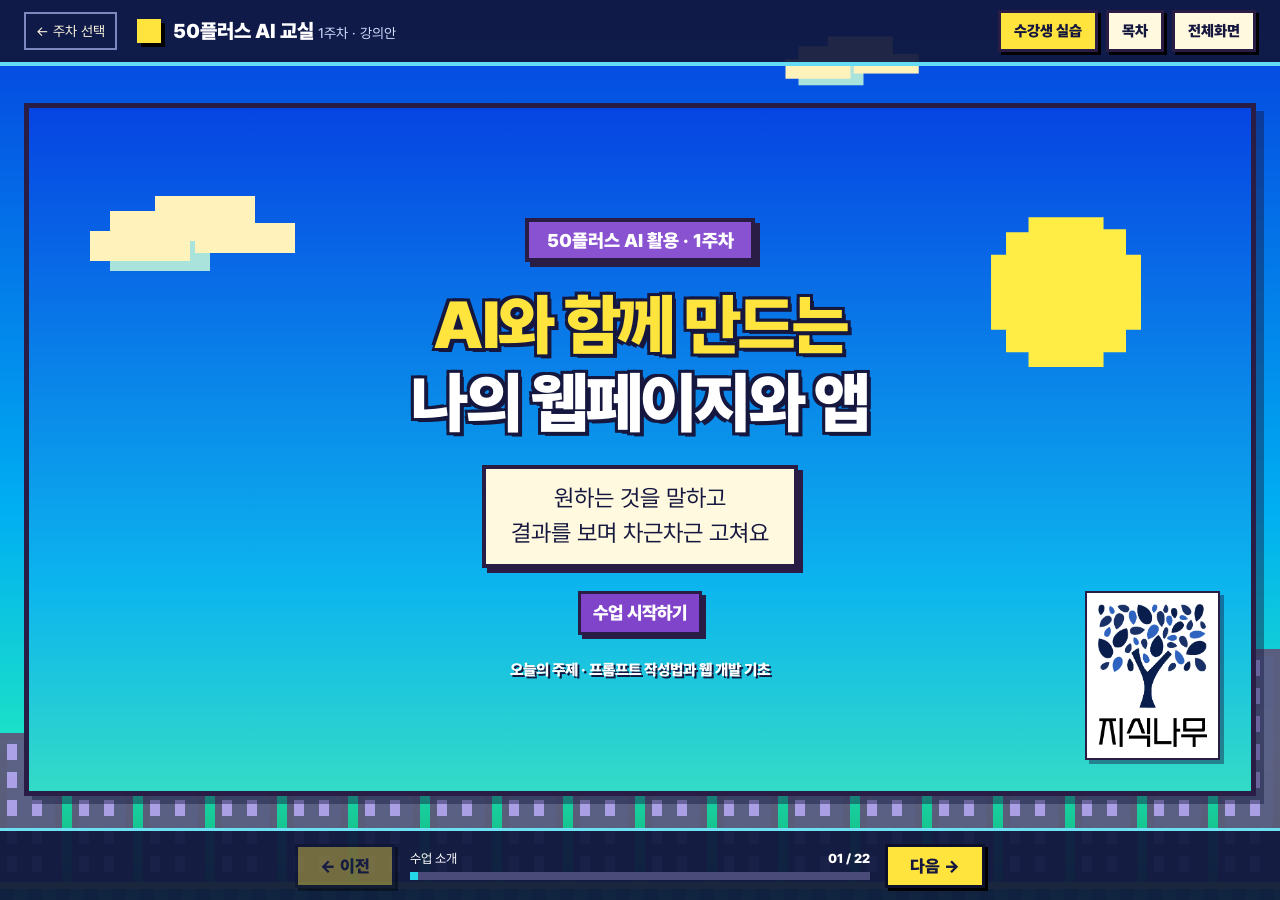
